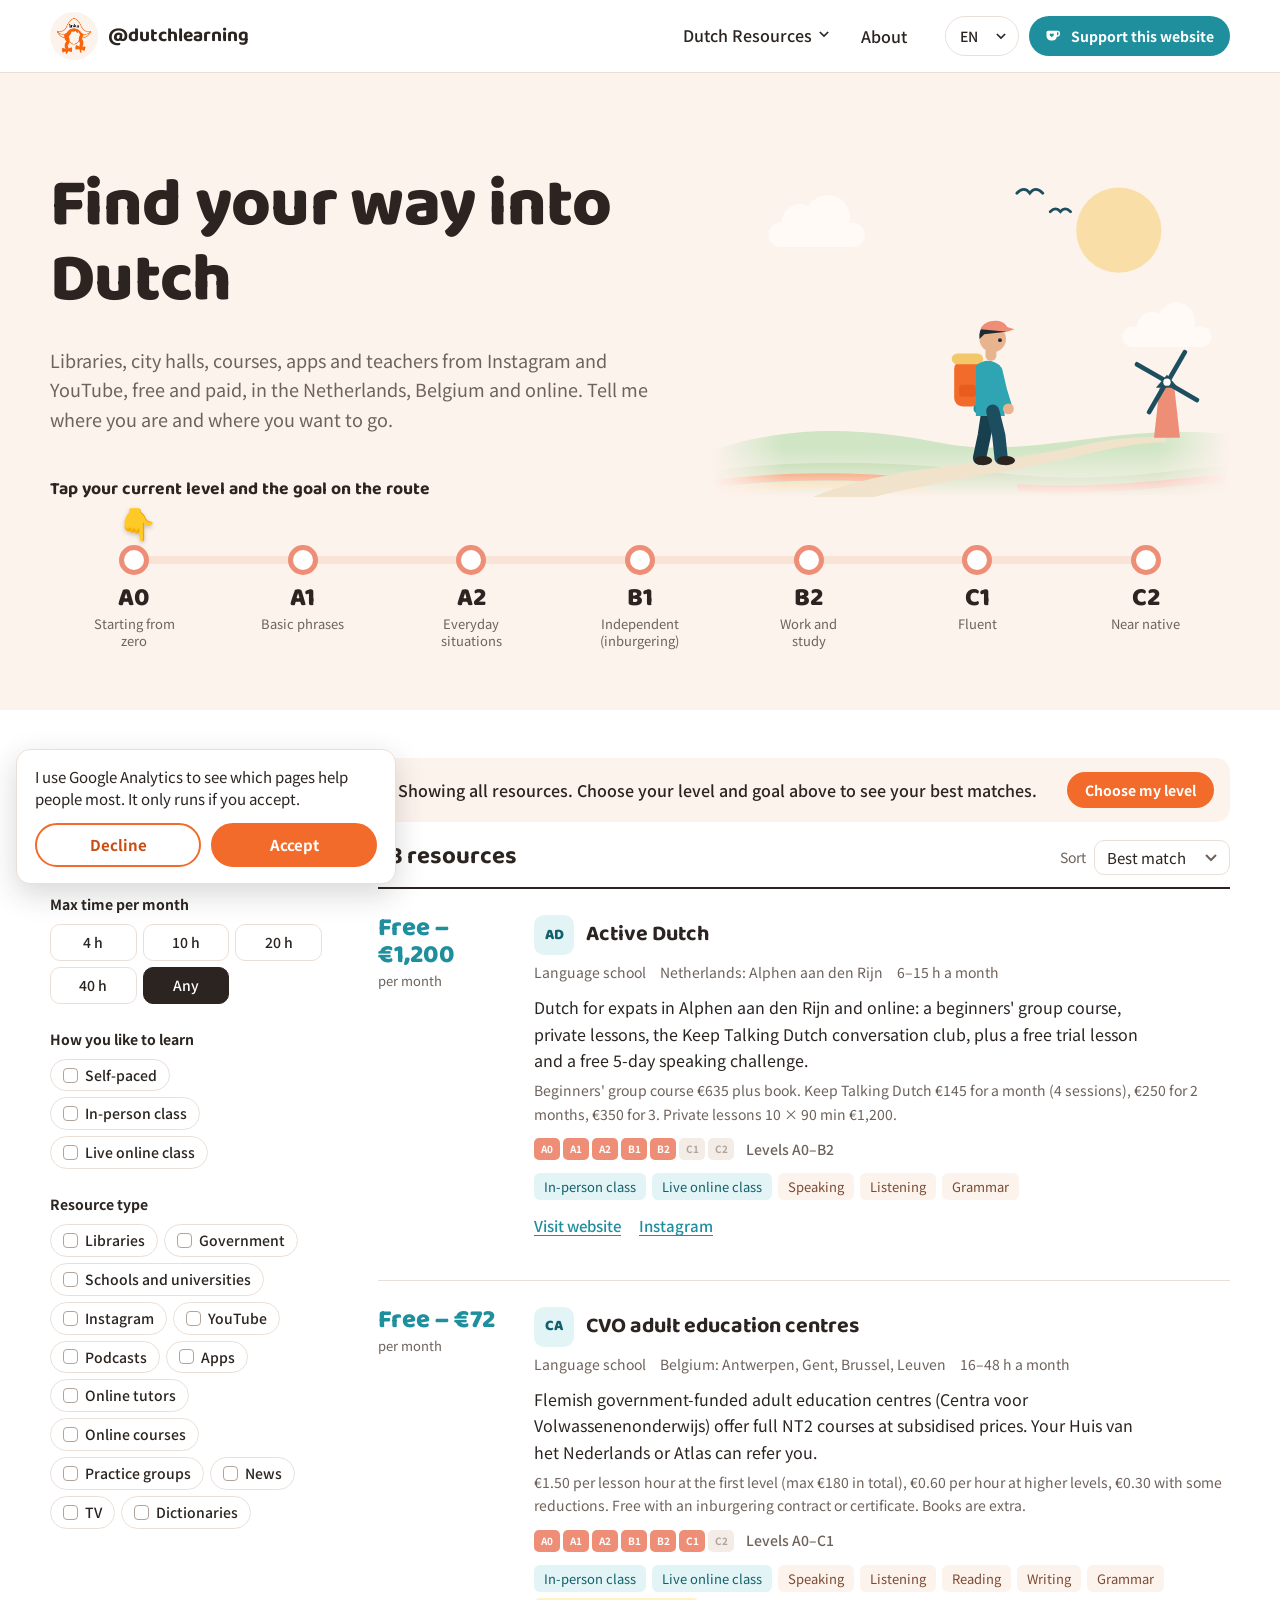
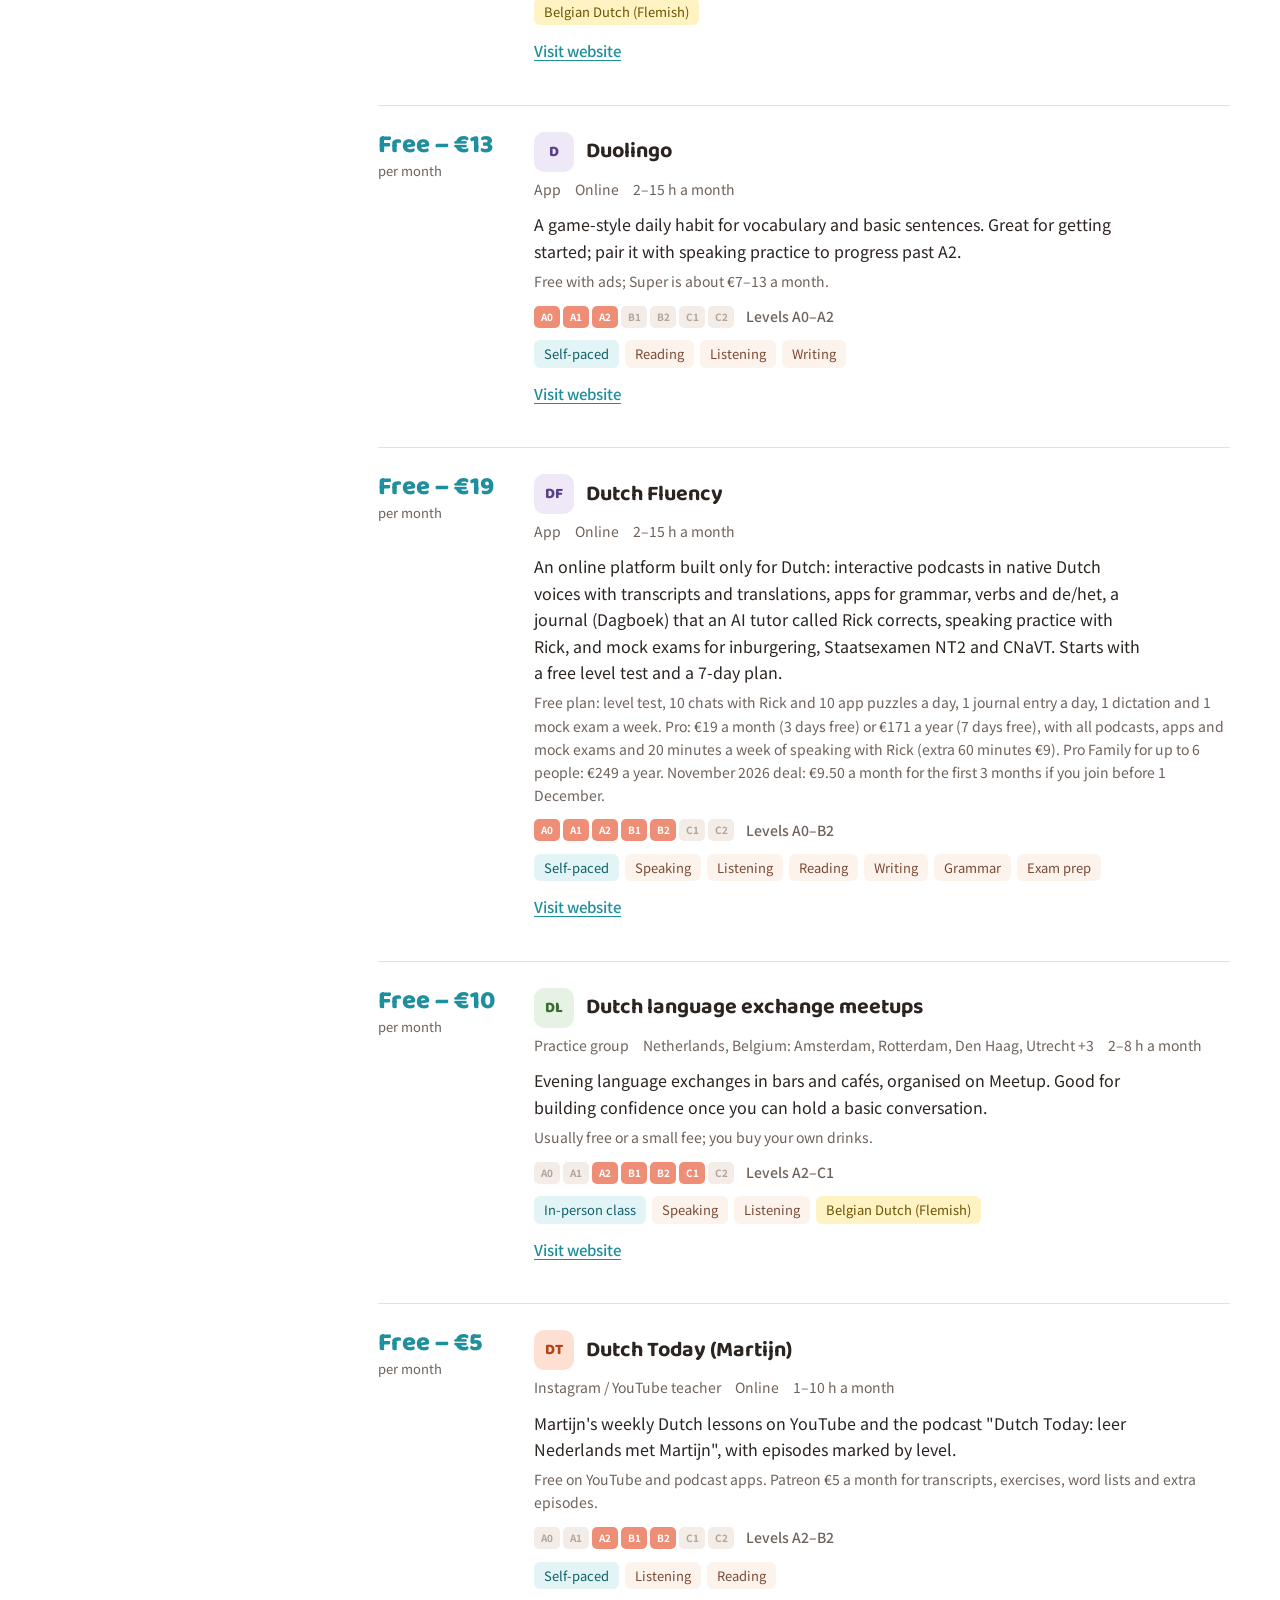
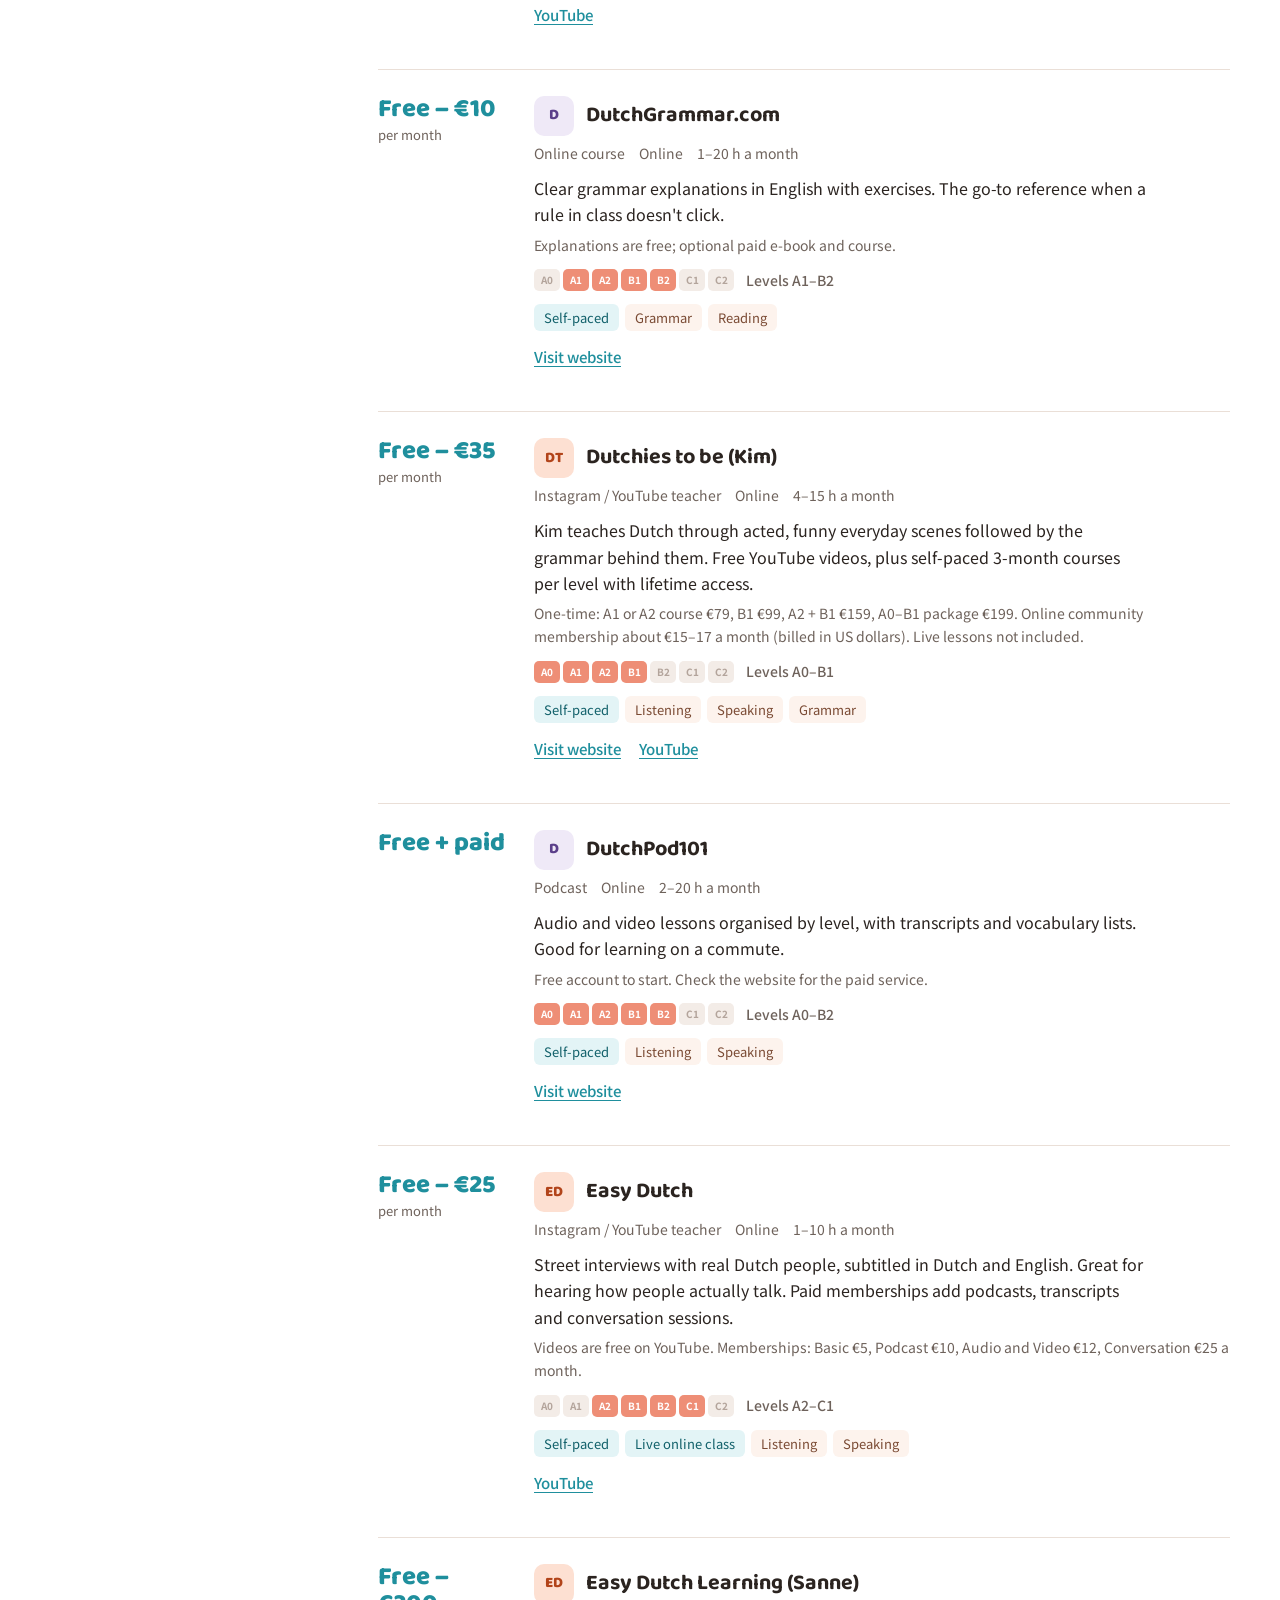
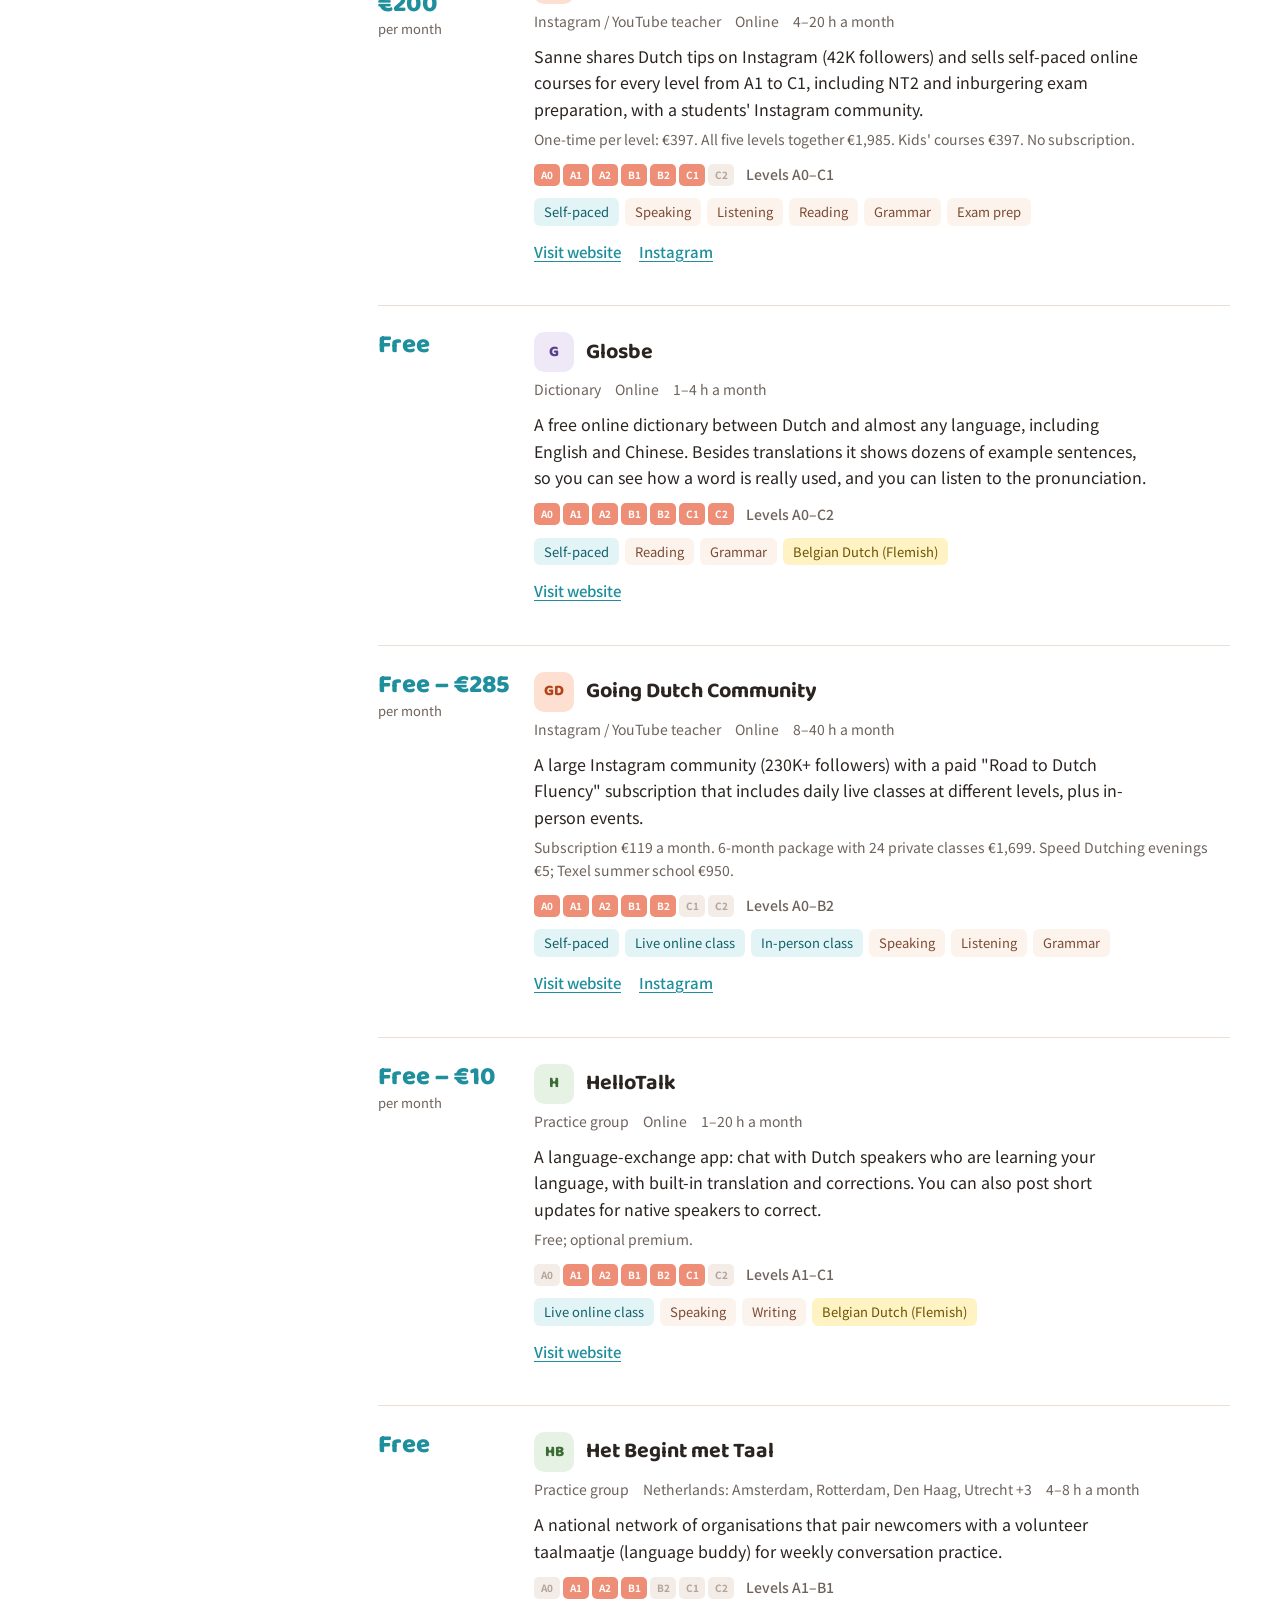
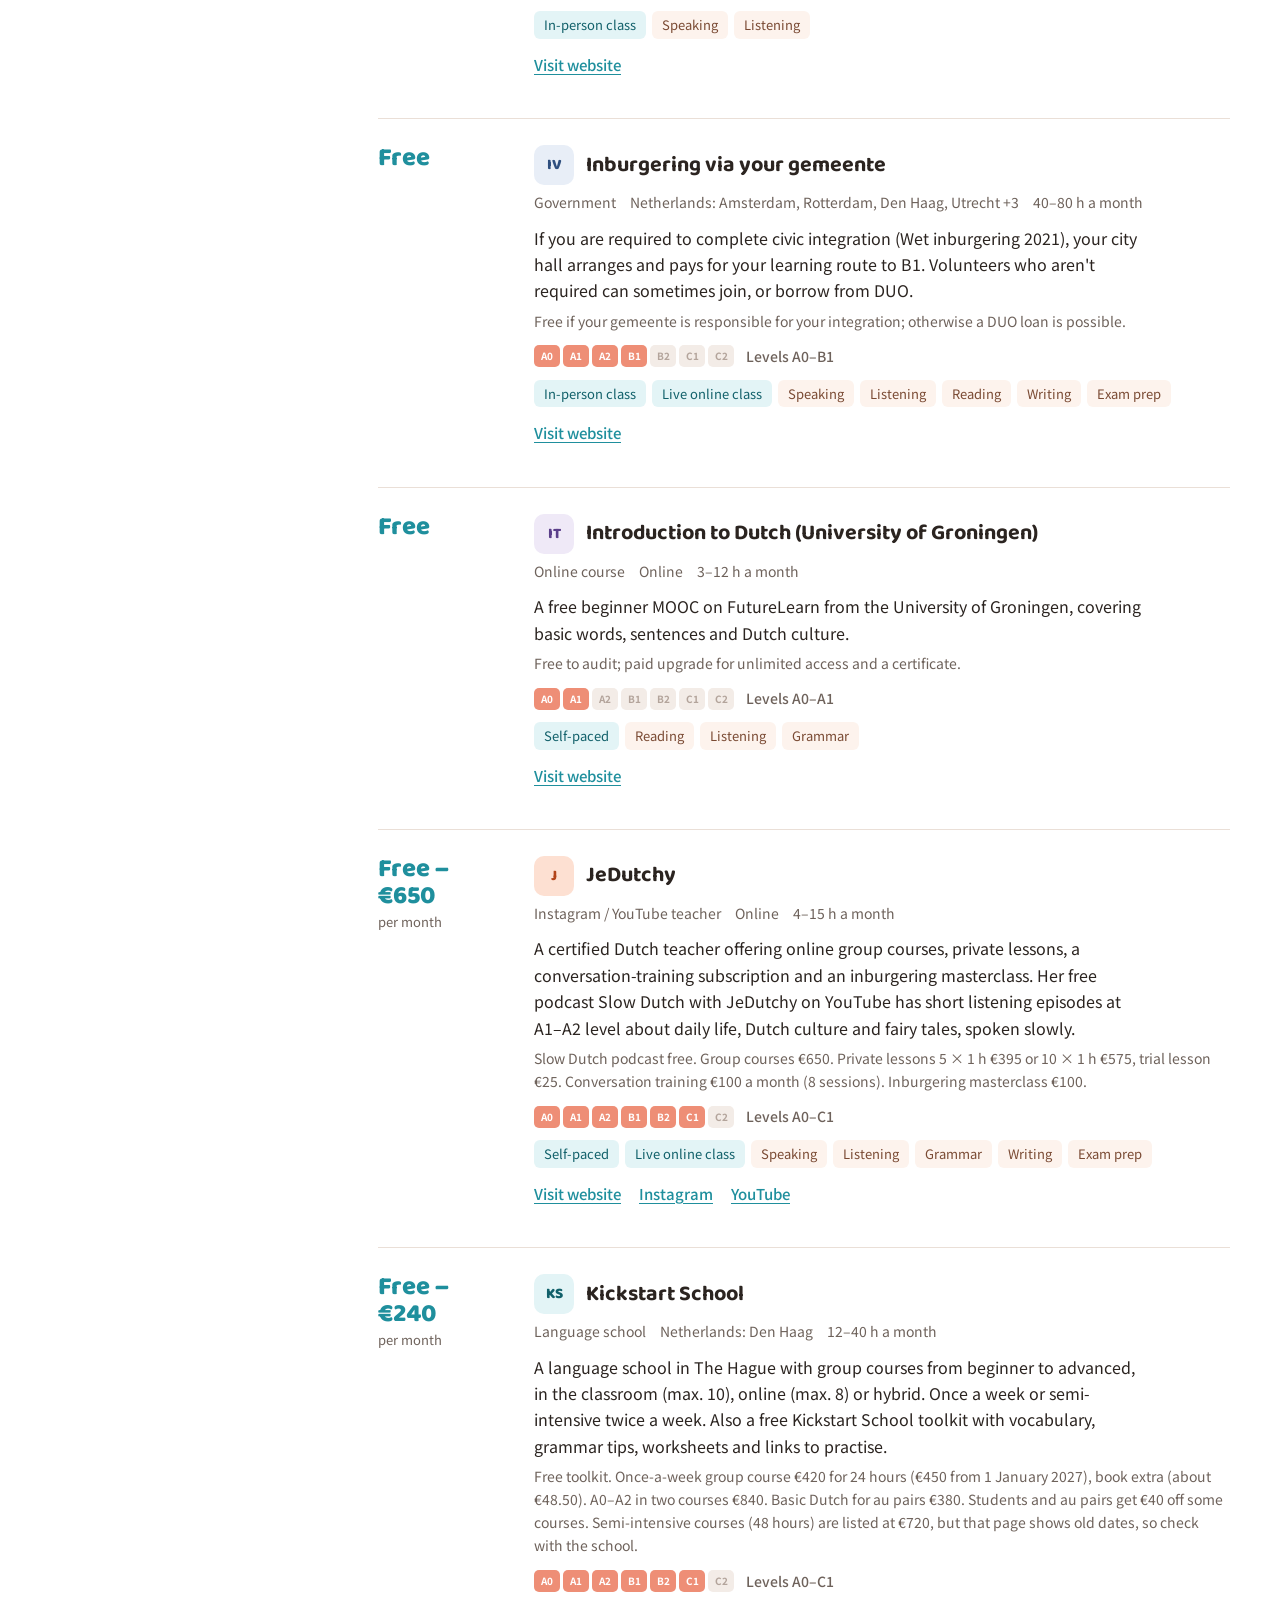
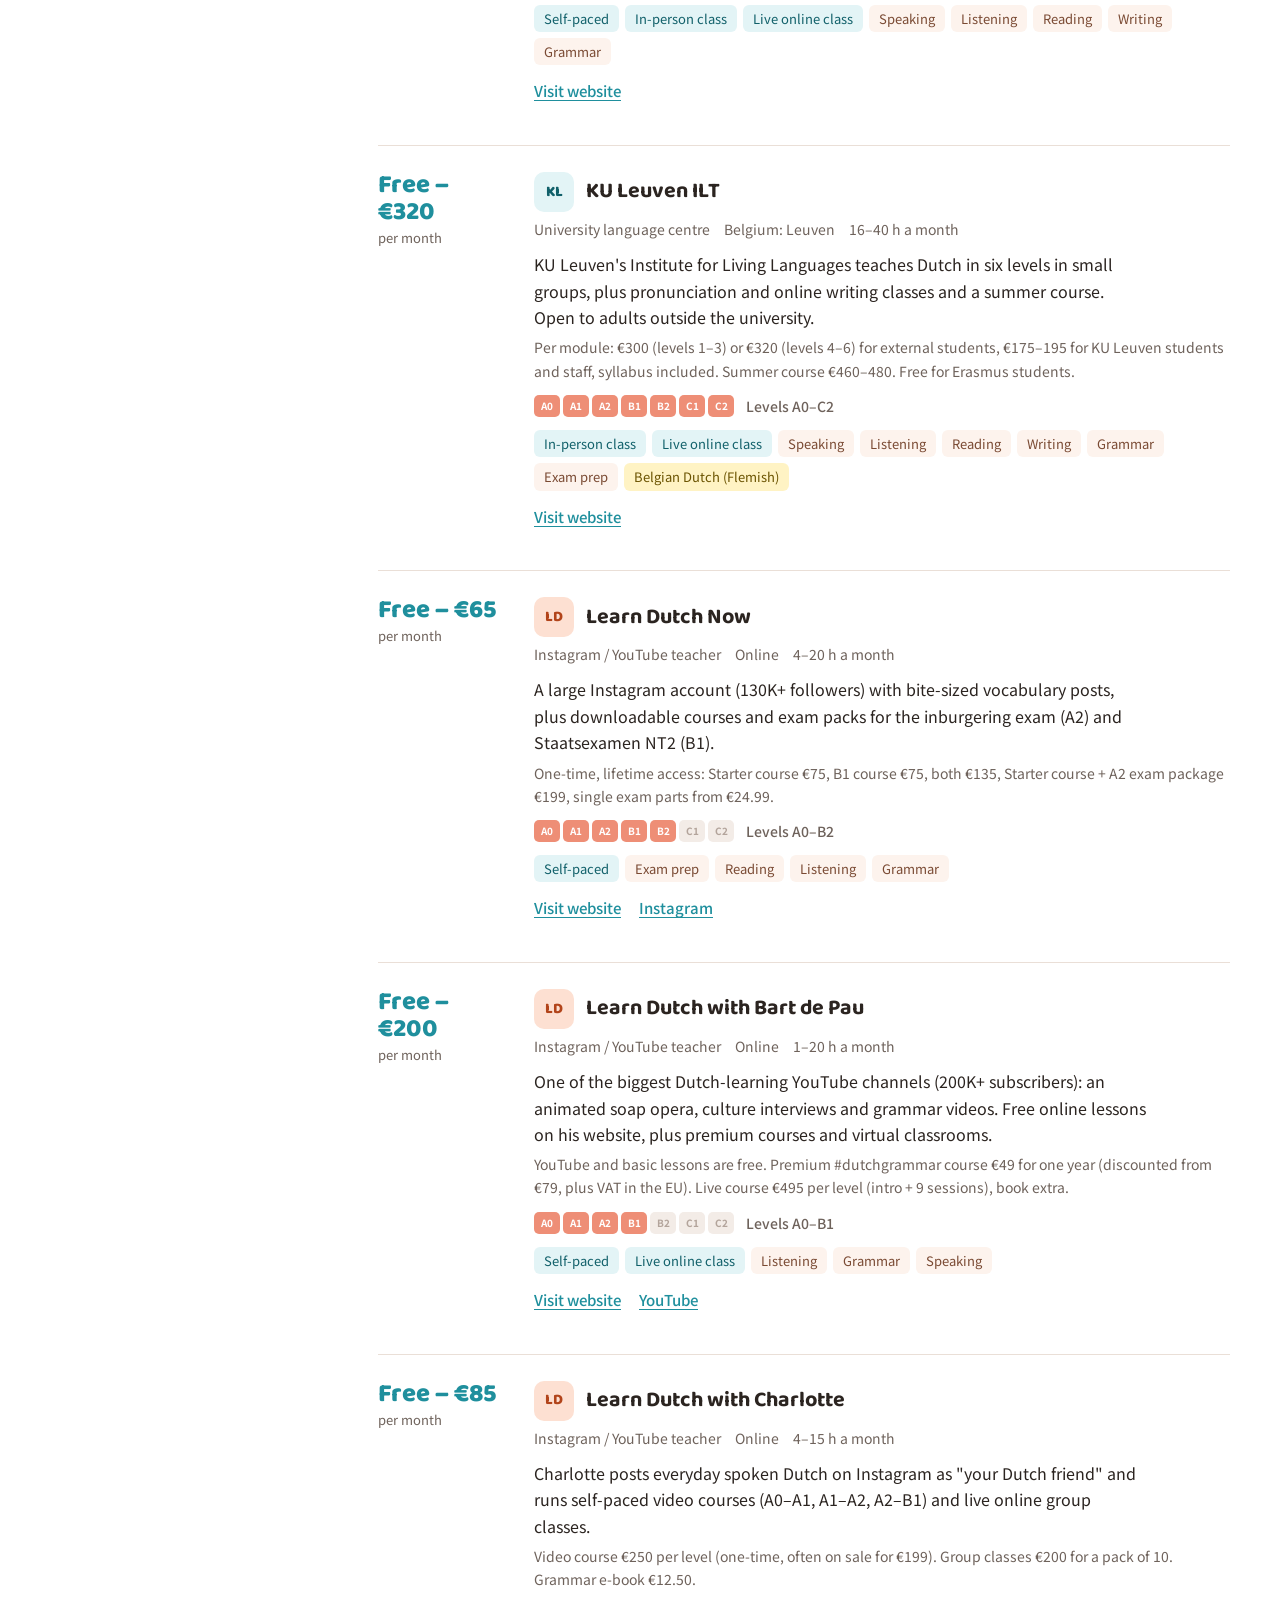
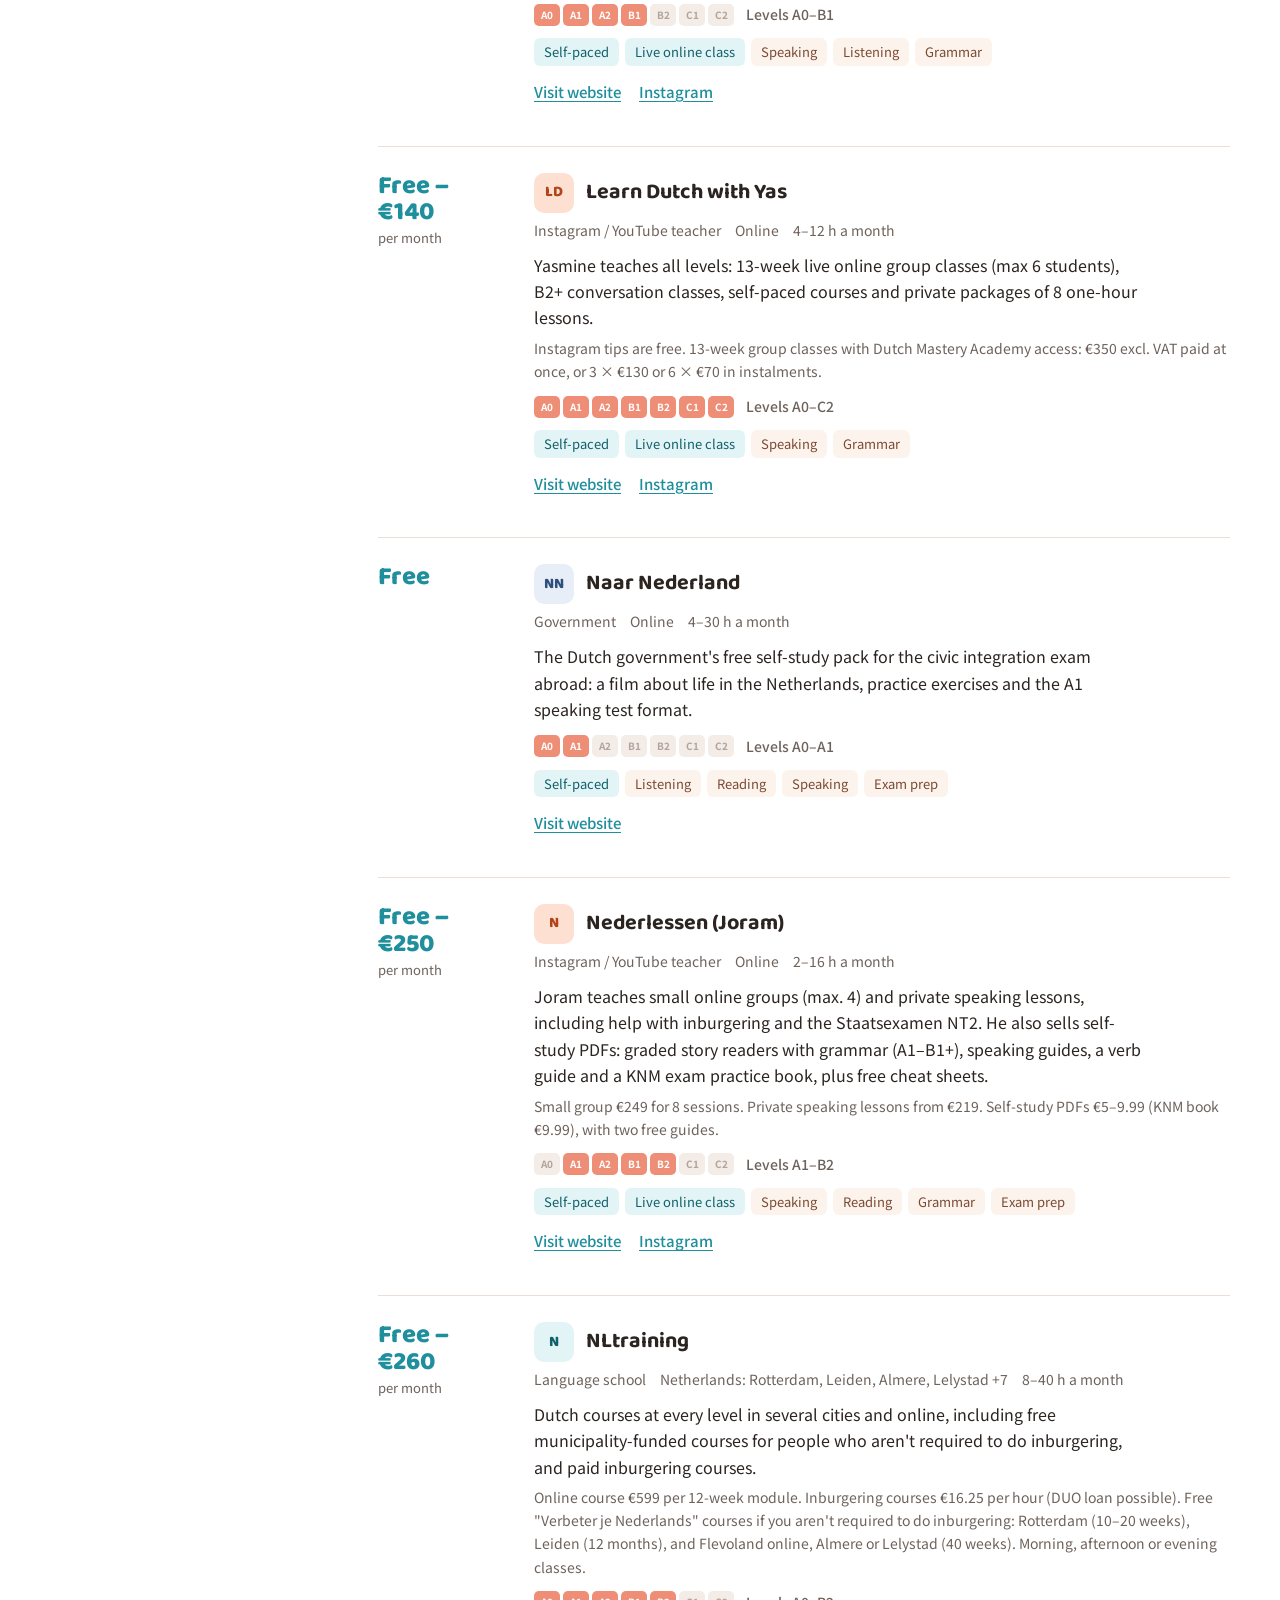
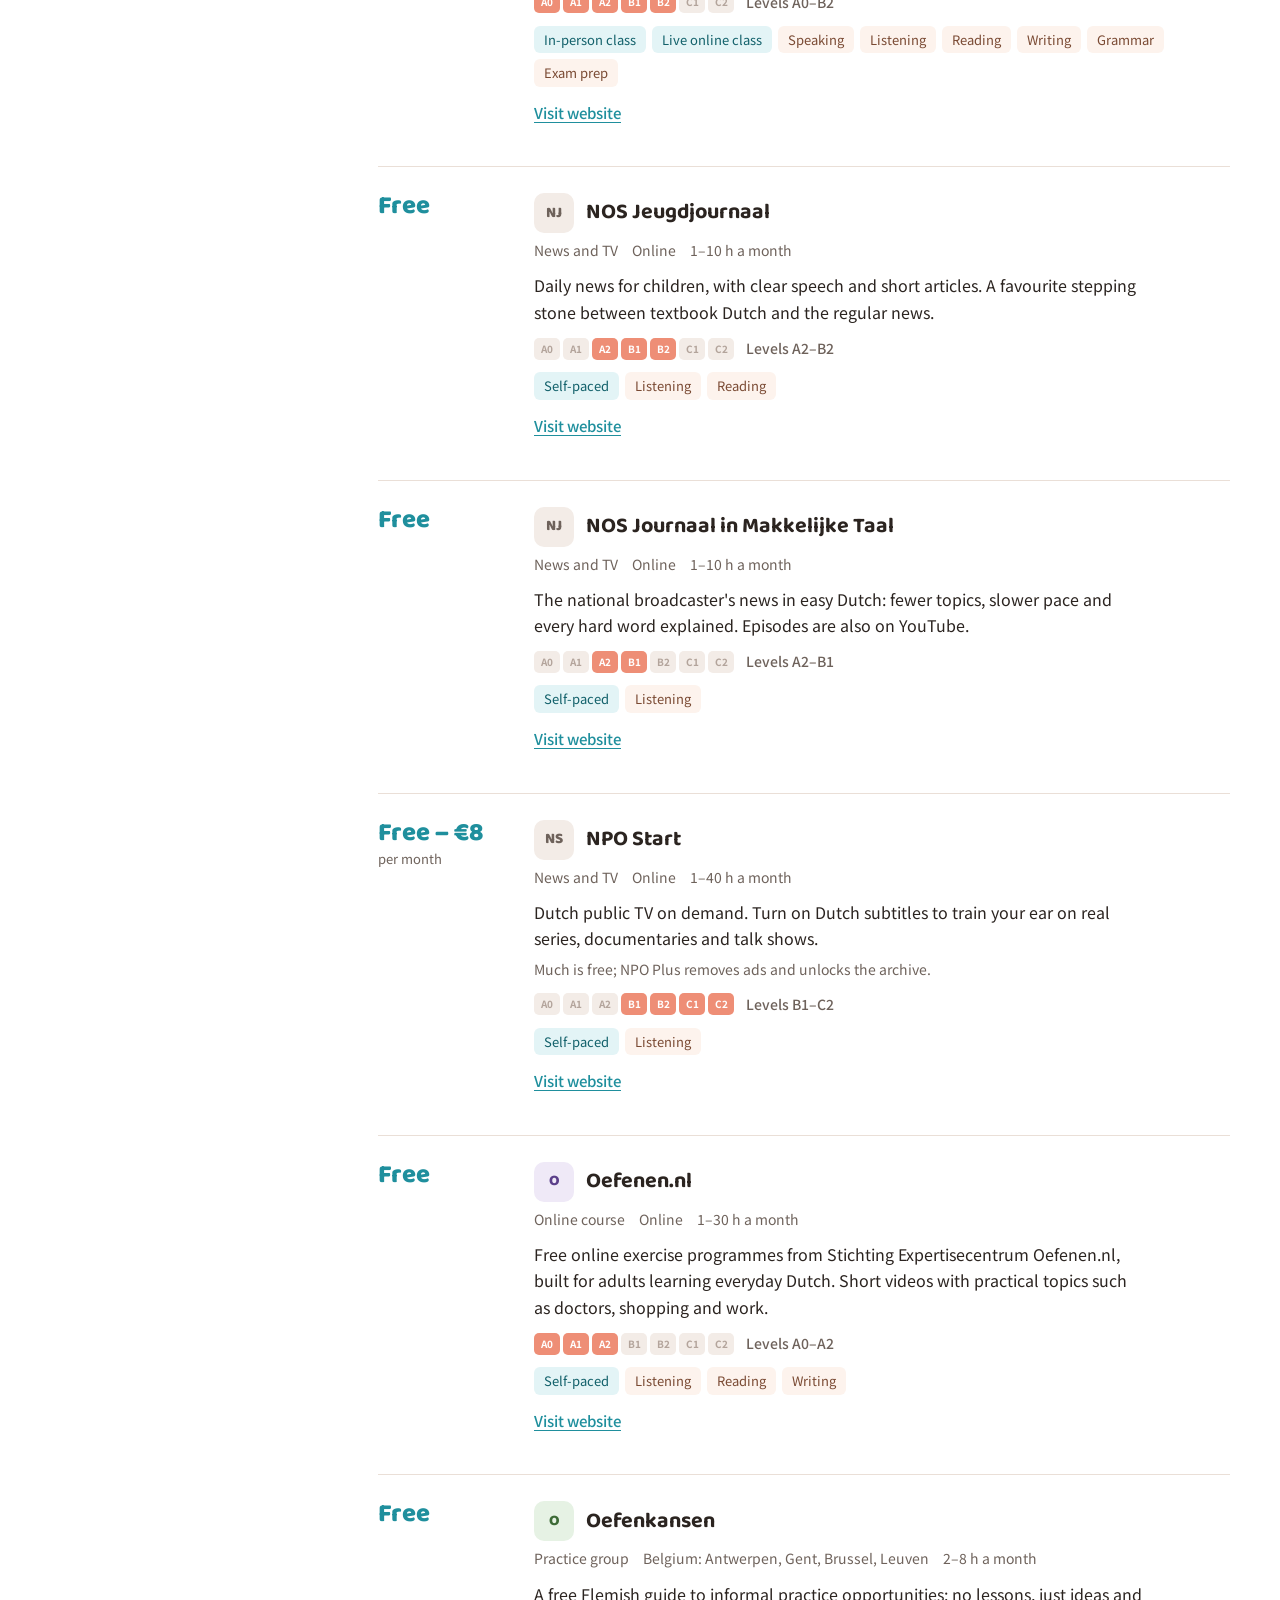
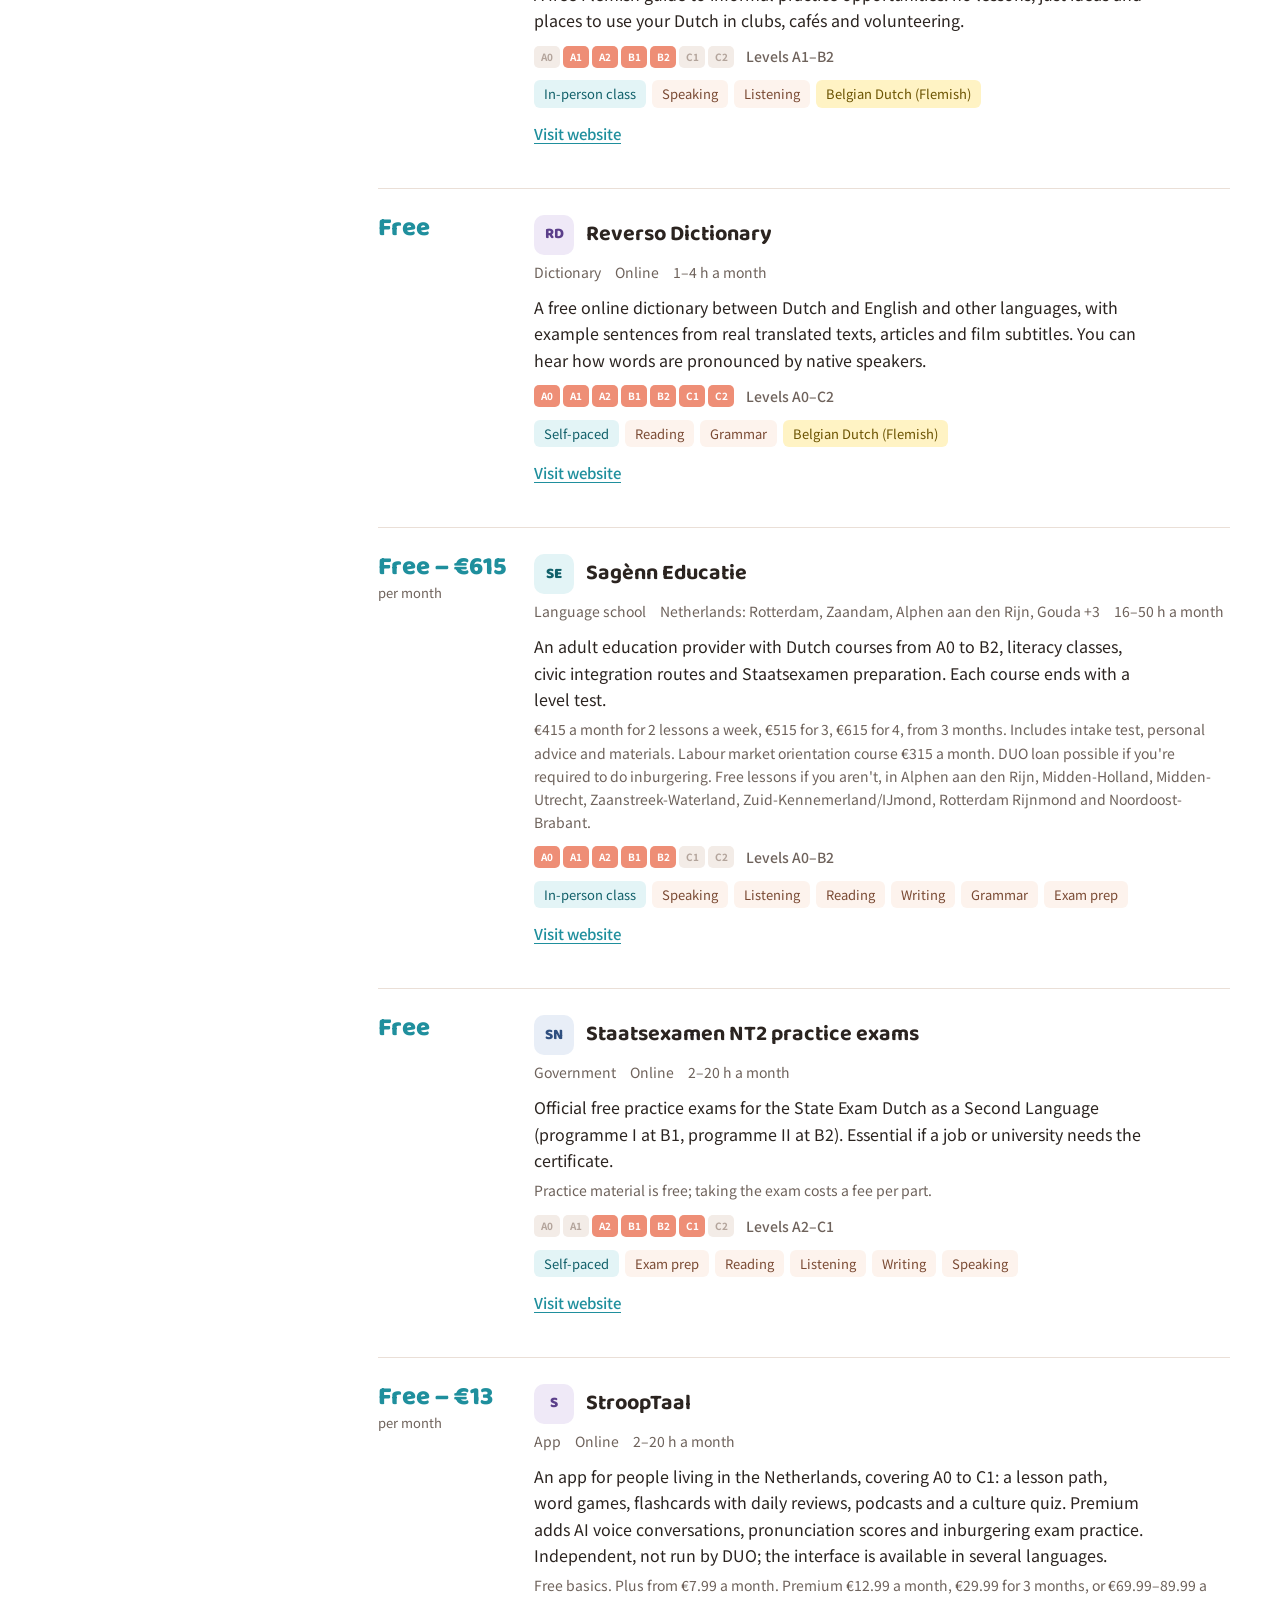
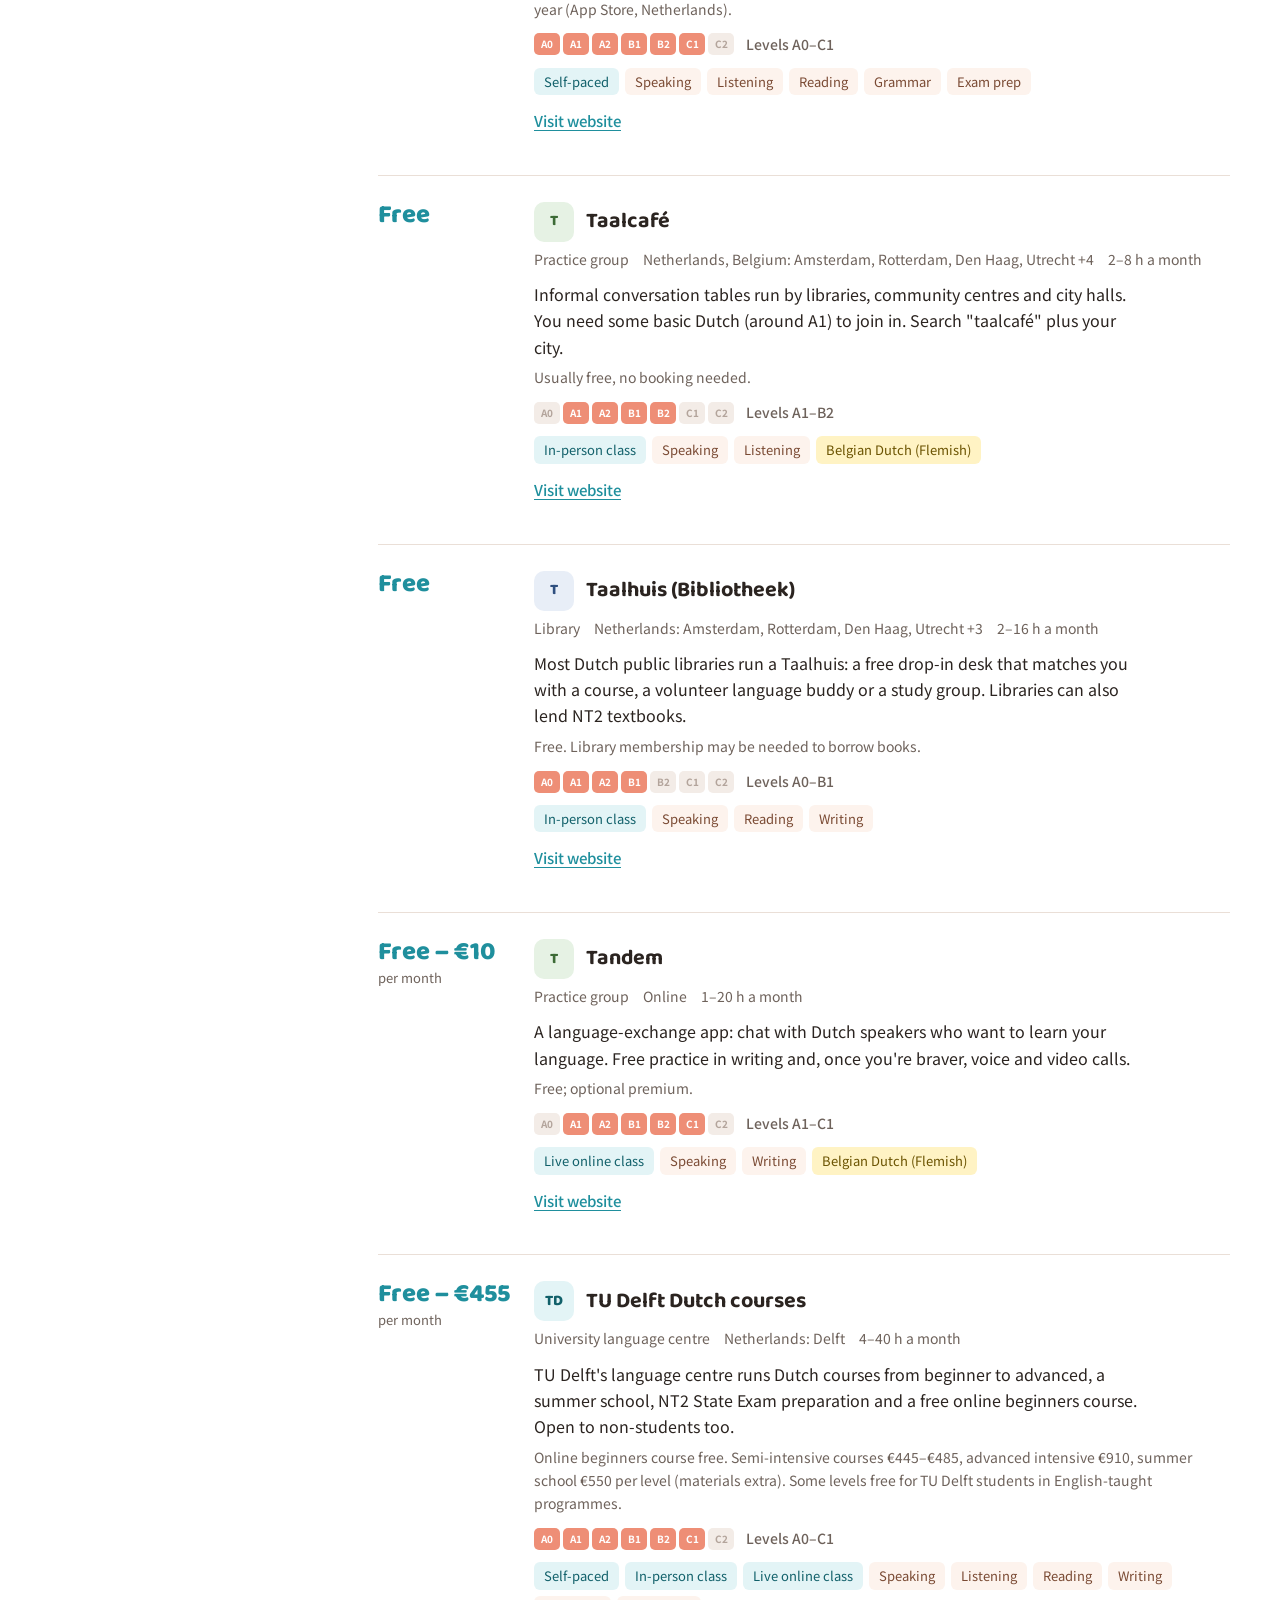
==== index.html @ 7e01202f "JeDutchy: add the Slow Dutch podcast Co-Authored-By: Claude Opus 5.5 <noreply@anthropic.com> Claude-" ====
<!doctype html>
<html lang="en" data-lang="en" data-root="">
<head>
  <script src="assets/consent.js?v=9533affbf2"></script>
  <meta charset="utf-8">
  <meta name="viewport" content="width=device-width, initial-scale=1">
  <!-- Generated by tools/build.js from templates/page.html. Edit the template, not this file. -->
  <title>Dutch learning resources | @dutchlearning</title>
  <meta name="description" content="Free and paid ways to learn Dutch in the Netherlands, Belgium and online, filtered by budget, level, time and the way you like to learn.">
  <link rel="canonical" href="https://www.dutchlearningresources.com/">
  <link rel="alternate" hreflang="en" href="https://www.dutchlearningresources.com/">
  <link rel="alternate" hreflang="zh-Hant" href="https://www.dutchlearningresources.com/zh/">
  <link rel="alternate" hreflang="nl" href="https://www.dutchlearningresources.com/nl/">
  <link rel="alternate" hreflang="x-default" href="https://www.dutchlearningresources.com/">
  <link rel="icon" href="assets/favicon.png">
  <meta property="og:type" content="website">
  <meta property="og:site_name" content="@dutchlearning">
  <meta property="og:title" content="Dutch learning resources | @dutchlearning">
  <meta property="og:description" content="Free and paid ways to learn Dutch in the Netherlands, Belgium and online, filtered by budget, level, time and the way you like to learn.">
  <meta property="og:url" content="https://www.dutchlearningresources.com/">
  <meta property="og:locale" content="en_GB">
  <meta property="og:image" content="https://www.dutchlearningresources.com/assets/og-image.png?v=0f5aff0d03">
  <meta property="og:image:type" content="image/png">
  <meta property="og:image:width" content="1200">
  <meta property="og:image:height" content="630">
  <meta property="og:image:alt" content="A traveller with an orange backpack walking towards a Dutch windmill">
  <meta name="twitter:card" content="summary_large_image">
  <script type="application/ld+json">{"@context":"https://schema.org","@graph":[{"@type":"WebSite","@id":"https://www.dutchlearningresources.com/#website","url":"https://www.dutchlearningresources.com/","name":"Dutch learning resources | @dutchlearning","inLanguage":["en","zh-Hant","nl"],"publisher":{"@id":"https://www.dutchlearningresources.com/#inka"}},{"@type":"Person","@id":"https://www.dutchlearningresources.com/#inka","name":"Inka","url":"https://www.instagram.com/dutchlearning/","sameAs":["https://www.instagram.com/dutchlearning/","https://www.inkadutchlife.com/"]},{"@type":"CollectionPage","@id":"https://www.dutchlearningresources.com/#page","url":"https://www.dutchlearningresources.com/","name":"Dutch learning resources | @dutchlearning","description":"Free and paid ways to learn Dutch in the Netherlands, Belgium and online, filtered by budget, level, time and the way you like to learn.","inLanguage":"en","isPartOf":{"@id":"https://www.dutchlearningresources.com/#website"},"author":{"@id":"https://www.dutchlearningresources.com/#inka"},"dateModified":"2026-11-02","mainEntity":{"@type":"ItemList","numberOfItems":78,"itemListElement":[{"@type":"ListItem","position":1,"name":"Taalhuis (Bibliotheek)","url":"https://www.bibliotheek.nl/","description":"Most Dutch public libraries run a Taalhuis: a free drop-in desk that matches you with a course, a volunteer language buddy or a study group. Libraries can also lend NT2 textbooks."},{"@type":"ListItem","position":2,"name":"Taalcafé","url":"https://rotterdamstyle.com/education/practise-dutch-at-the-taalcafe-in-rotterdam","description":"Informal conversation tables run by libraries, community centres and city halls. You need some basic Dutch (around A1) to join in. Search \"taalcafé\" plus your city."},{"@type":"ListItem","position":3,"name":"Inburgering via your gemeente","url":"https://www.inburgeren.nl/en/","description":"If you are required to complete civic integration (Wet inburgering 2021), your city hall arranges and pays for your learning route to B1. Volunteers who aren't required can sometimes join, or borrow from DUO."},{"@type":"ListItem","position":4,"name":"Naar Nederland","url":"https://www.naarnederland.nl/","description":"The Dutch government's free self-study pack for the civic integration exam abroad: a film about life in the Netherlands, practice exercises and the A1 speaking test format."},{"@type":"ListItem","position":5,"name":"Oefenen.nl","url":"https://oefenen.nl/","description":"Free online exercise programmes from Stichting Expertisecentrum Oefenen.nl, built for adults learning everyday Dutch. Short videos with practical topics such as doctors, shopping and work."},{"@type":"ListItem","position":6,"name":"Het Begint met Taal","url":"https://hetbegintmettaal.nl/","description":"A national network of organisations that pair newcomers with a volunteer taalmaatje (language buddy) for weekly conversation practice."},{"@type":"ListItem","position":7,"name":"NOS Journaal in Makkelijke Taal","url":"https://nos.nl/l/2536458","description":"The national broadcaster's news in easy Dutch: fewer topics, slower pace and every hard word explained. Episodes are also on YouTube."},{"@type":"ListItem","position":8,"name":"NOS Jeugdjournaal","url":"https://jeugdjournaal.nl/","description":"Daily news for children, with clear speech and short articles. A favourite stepping stone between textbook Dutch and the regular news."},{"@type":"ListItem","position":9,"name":"NPO Start","url":"https://npo.nl/start","description":"Dutch public TV on demand. Turn on Dutch subtitles to train your ear on real series, documentaries and talk shows."},{"@type":"ListItem","position":10,"name":"VRT MAX","url":"https://www.vrt.be/vrtmax/","description":"Flemish public TV on demand: series, documentaries, news and kids' shows in Belgian Dutch. Turn on Dutch subtitles with the CC button to train your ear."},{"@type":"ListItem","position":11,"name":"Wablieft","url":"https://wablieft.be/nl/abonnement","description":"A Flemish newspaper written in clear, simple Dutch. Good weekly reading practice if you live in Belgium or want Flemish vocabulary."},{"@type":"ListItem","position":12,"name":"Huis van het Nederlands Brussel","url":"https://www.huisnederlandsbrussel.be/","description":"Free advice and a placement test, then they point you to the right course in Brussels, free or paid, in person or online. They also list practice activities like theatre and conversation groups."},{"@type":"ListItem","position":13,"name":"Atlas Antwerpen","url":"https://www.atlas-antwerpen.be/","description":"Antwerp's integration and Dutch-learning centre. Book an intake to get matched with a course and practice opportunities in the city."},{"@type":"ListItem","position":14,"name":"CVO adult education centres","url":"https://www.vlaanderen.be/onderwijs-en-vorming/school-en-studiekosten/kosten-volwassenenonderwijs","description":"Flemish government-funded adult education centres (Centra voor Volwassenenonderwijs) offer full NT2 courses at subsidised prices. Your Huis van het Nederlands or Atlas can refer you."},{"@type":"ListItem","position":15,"name":"VDAB Nederlands leren","url":"https://www.vdab.be/anderstalig/nederlands","description":"The Flemish employment service offers free Dutch courses for jobseekers, including a track for highly educated newcomers (Hogerop NT2)."},{"@type":"ListItem","position":16,"name":"Oefenkansen","url":"https://www.oefenkansen.be/","description":"A free Flemish guide to informal practice opportunities: no lessons, just ideas and places to use your Dutch in clubs, cafés and volunteering."},{"@type":"ListItem","position":17,"name":"Volksuniversiteit","url":"https://www.volksuniversiteit.nl/","description":"Affordable evening group courses run by local non-profits in most Dutch cities. Prices and schedules differ per city."},{"@type":"ListItem","position":18,"name":"UvA Talen","url":"https://www.uvatalen.nl/nederlands","description":"The University of Amsterdam's language centre, open to everyone. Courses from beginner to B2, e-learning, writing and fluency courses, and Staatsexamen preparation."},{"@type":"ListItem","position":19,"name":"Babel (Utrecht)","url":"https://www.babel.nl/cursus/","description":"A language school in Utrecht with Dutch courses from beginner to C1, in the classroom or a virtual classroom, plus conversation courses, e-learning and Staatsexamen training."},{"@type":"ListItem","position":20,"name":"EUR Language & Training Centre","url":"https://www.eur.nl/onderwijs/taal-trainingscentrum/nederlands/nederlands-a1-beginners","description":"Erasmus University Rotterdam's Dutch courses, open to all. International EUR students pay a heavily reduced fee once per level."},{"@type":"ListItem","position":21,"name":"In'to Languages (Wageningen)","url":"https://www.wur.nl/nl/onderwijs/into-languages","description":"Wageningen University's language centre, including social Dutch courses and intensive summer courses."},{"@type":"ListItem","position":22,"name":"KU Leuven ILT","url":"https://ilt.kuleuven.be/cursus/nt2_prijs_voorwaarden.php","description":"KU Leuven's Institute for Living Languages teaches Dutch in six levels in small groups, plus pronunciation and online writing classes and a summer course. Open to adults outside the university."},{"@type":"ListItem","position":23,"name":"UCT Gent","url":"https://www.uct.ugent.be/en","description":"Ghent University's language centre teaches Dutch from level 1 (A1) to level 6 (C1), as intensive day courses or evening courses, open to residents as well as students."},{"@type":"ListItem","position":24,"name":"Linguapolis (University of Antwerp)","url":"https://www.uantwerpen.be/en/centres/linguapolis/language-courses/languages/dutch/tariffs-and-subsidies2/","description":"The University of Antwerp's language institute, with Dutch courses for students, expats and professionals, plus a one-year academic Dutch programme."},{"@type":"ListItem","position":25,"name":"Regina Coeli","url":"https://www.reginacoeli.com/language-courses/fees.html","description":"A well-known residential language institute in Vught: full-immersion training, mostly one-to-one, often paid for by employers. Also runs small evening groups at High Tech Campus Eindhoven."},{"@type":"ListItem","position":26,"name":"Direct Dutch Institute","url":"https://directdutch.com/courses/","description":"A private language school in The Hague for expats, with in-person and online group courses from A0 to B2, a B1+ writing course and two-week intensives."},{"@type":"ListItem","position":27,"name":"Koentact","url":"https://koentact.nl/","description":"An Amsterdam language school with small group courses (5–12 students), a conversation course and one-week intensives (max 6 students)."},{"@type":"ListItem","position":28,"name":"Introduction to Dutch (University of Groningen)","url":"https://www.futurelearn.com/courses/dutch","description":"A free beginner MOOC on FutureLearn from the University of Groningen, covering basic words, sentences and Dutch culture."},{"@type":"ListItem","position":29,"name":"TU Delft Dutch courses","url":"https://www.tudelft.nl/tbm/itav/onderwijs/nederlands-nt2/nederlandse-cursussen","description":"TU Delft's language centre runs Dutch courses from beginner to advanced, a summer school, NT2 State Exam preparation and a free online beginners course. Open to non-students too."},{"@type":"ListItem","position":30,"name":"Staatsexamen NT2 practice exams","url":"https://www.staatsexamensnt2.nl/","description":"Official free practice exams for the State Exam Dutch as a Second Language (programme I at B1, programme II at B2). Essential if a job or university needs the certificate."},{"@type":"ListItem","position":31,"name":"DutchGrammar.com","url":"https://www.dutchgrammar.com/","description":"Clear grammar explanations in English with exercises. The go-to reference when a rule in class doesn't click."},{"@type":"ListItem","position":32,"name":"Duolingo","url":"https://www.duolingo.com/course/nl/en/Learn-Dutch","description":"A game-style daily habit for vocabulary and basic sentences. Great for getting started; pair it with speaking practice to progress past A2."},{"@type":"ListItem","position":33,"name":"Babbel","url":"https://www.babbel.com/learn-dutch","description":"Short structured lessons with dialogues and grammar tips, taught from English. More grammar than Duolingo."},{"@type":"ListItem","position":34,"name":"DutchPod101","url":"https://www.dutchpod101.com/","description":"Audio and video lessons organised by level, with transcripts and vocabulary lists. Good for learning on a commute."},{"@type":"ListItem","position":35,"name":"italki","url":"https://www.italki.com/en/teachers/dutch","description":"Book one-to-one video lessons with Dutch and Flemish tutors. Filter by price and specialty, such as inburgering or Staatsexamen prep."},{"@type":"ListItem","position":36,"name":"Preply","url":"https://preply.com/en/online/dutch-tutors","description":"Another large tutor marketplace with many Dutch teachers. Trial lessons are discounted, so it's easy to try a few teachers."},{"@type":"ListItem","position":37,"name":"Tandem","url":"https://tandem.net/language-exchange/netherlands","description":"A language-exchange app: chat with Dutch speakers who want to learn your language. Free practice in writing and, once you're braver, voice and video calls."},{"@type":"ListItem","position":38,"name":"HelloTalk","url":"https://www.hellotalk.com/en/learn/dutch","description":"A language-exchange app: chat with Dutch speakers who are learning your language, with built-in translation and corrections. You can also post short updates for native speakers to correct."},{"@type":"ListItem","position":39,"name":"Dutch language exchange meetups","url":"https://www.meetup.com/topics/dutch-language/","description":"Evening language exchanges in bars and cafés, organised on Meetup. Good for building confidence once you can hold a basic conversation."},{"@type":"ListItem","position":40,"name":"Learn Dutch with Bart de Pau","url":"https://www.learndutch.org/","description":"One of the biggest Dutch-learning YouTube channels (200K+ subscribers): an animated soap opera, culture interviews and grammar videos. Free online lessons on his website, plus premium courses and virtual classrooms."},{"@type":"ListItem","position":41,"name":"Dutchies to be (Kim)","url":"https://www.learndutchwithkim.com/course/courses","description":"Kim teaches Dutch through acted, funny everyday scenes followed by the grammar behind them. Free YouTube videos, plus self-paced 3-month courses per level with lifetime access."},{"@type":"ListItem","position":42,"name":"Easy Dutch","url":"https://www.youtube.com/@EasyDutch","description":"Street interviews with real Dutch people, subtitled in Dutch and English. Great for hearing how people actually talk. Paid memberships add podcasts, transcripts and conversation sessions."},{"@type":"ListItem","position":43,"name":"Learn Dutch Now","url":"https://learndutchnow.shop/","description":"A large Instagram account (130K+ followers) with bite-sized vocabulary posts, plus downloadable courses and exam packs for the inburgering exam (A2) and Staatsexamen NT2 (B1)."},{"@type":"ListItem","position":44,"name":"Learn Dutch with Yas","url":"https://learndutchwithyas.com/learn-dutch/dutch-mastery-group-classes","description":"Yasmine teaches all levels: 13-week live online group classes (max 6 students), B2+ conversation classes, self-paced courses and private packages of 8 one-hour lessons."},{"@type":"ListItem","position":45,"name":"Learn Dutch with Charlotte","url":"https://yourdutchfriend.org/","description":"Charlotte posts everyday spoken Dutch on Instagram as \"your Dutch friend\" and runs self-paced video courses (A0–A1, A1–A2, A2–B1) and live online group classes."},{"@type":"ListItem","position":46,"name":"Going Dutch Community","url":"https://www.goingdutchcommunity.com/store","description":"A large Instagram community (230K+ followers) with a paid \"Road to Dutch Fluency\" subscription that includes daily live classes at different levels, plus in-person events."},{"@type":"ListItem","position":47,"name":"ABC Dutch","url":"https://www.abcdutch.com/","description":"A language school in The Hague and Rotterdam with evening and day group courses, intensive weeks, summer courses and civic integration exam preparation. Private lessons in person or on Zoom."},{"@type":"ListItem","position":48,"name":"Sagènn Educatie","url":"https://www.sagenn.nl/educatie","description":"An adult education provider with Dutch courses from A0 to B2, literacy classes, civic integration routes and Staatsexamen preparation. Each course ends with a level test."},{"@type":"ListItem","position":49,"name":"NLtraining","url":"https://www.nltraining.nl/cursussen","description":"Dutch courses at every level in several cities and online, including free municipality-funded courses for people who aren't required to do inburgering, and paid inburgering courses."},{"@type":"ListItem","position":50,"name":"Dutch Approach","url":"https://dutch-approach.nl/netherlands/","description":"Small-group Dutch courses from beginner to B2, online and in classrooms in Amsterdam, Eindhoven, Taipei and Tainan: 10 weekly 2-hour classes per level, plus CNaVT exam preparation. Teaching in English and Mandarin, a good fit for learners from Taiwan."},{"@type":"ListItem","position":51,"name":"Learn with Lucas","url":"https://learnwithlucas.com/nl/","description":"Lucas runs online Dutch courses, a live supported-speaking café in the evenings and private lessons for speaking, grammar or the inburgering exam. Free videos on YouTube."},{"@type":"ListItem","position":52,"name":"Vivo Dutch (Vivian)","url":"https://www.vivodutch.com/","description":"Vivian, a certified teacher since 2015 and former inburgering exam assessor, shares free lessons on Instagram (60K followers) and YouTube and runs 10-week online courses for A1, A2 and B1."},{"@type":"ListItem","position":53,"name":"JeDutchy","url":"https://jedutchy.com/","description":"A certified Dutch teacher offering online group courses, private lessons, a conversation-training subscription and an inburgering masterclass. Her free podcast Slow Dutch with JeDutchy on YouTube has short listening episodes at A1–A2 level about daily life, Dutch culture and fairy tales, spoken slowly."},{"@type":"ListItem","position":54,"name":"Dutch Speaking Academy","url":"https://dutchspeakingacademy.nl/","description":"Speaking-focused video courses (beginners, inburgering A2, grammar, Dutch for parents, Dutch for social life), group conversation programmes and 1:1 coaching."},{"@type":"ListItem","position":55,"name":"Easy Dutch Learning (Sanne)","url":"https://easydutchlearning.nl/","description":"Sanne shares Dutch tips on Instagram (42K followers) and sells self-paced online courses for every level from A1 to C1, including NT2 and inburgering exam preparation, with a students' Instagram community."},{"@type":"ListItem","position":56,"name":"Hart voor Nederlands","url":"https://hartvoornederlands.com/","description":"A Dutch teacher offering private and duo lessons, B2 group courses, an online book club, conversation clubs and a podcast."},{"@type":"ListItem","position":57,"name":"SociaTaal","url":"https://www.sociataal.com/","description":"Interactive online group courses in small groups (4–6 students, two 2-hour live classes a week for 6 weeks), flexible courses and self-study grammar and vocabulary courses."},{"@type":"ListItem","position":58,"name":"Your Dutch Teacher (Emeraude)","url":"https://yourdutchteacher.nl/","description":"Emeraude has taught Dutch since 2009. Small online groups of 3–6 students meet twice a week for 1.5 hours, one level in 4 weeks. Tailor-made private classes too."},{"@type":"ListItem","position":59,"name":"Active Dutch","url":"https://activedutch.nl/","description":"Dutch for expats in Alphen aan den Rijn and online: a beginners' group course, private lessons, the Keep Talking Dutch conversation club, plus a free trial lesson and a free 5-day speaking challenge."},{"@type":"ListItem","position":60,"name":"Dutch Today (Martijn)","url":"https://www.youtube.com/@dutchtoday","description":"Martijn's weekly Dutch lessons on YouTube and the podcast \"Dutch Today: leer Nederlands met Martijn\", with episodes marked by level."},{"@type":"ListItem","position":61,"name":"Master Dutch (Kees)","url":"https://masterdutch.com/group-classes/","description":"Kees teaches with his Three Pillar Method in three formats: group classes (A1 to B+, max. 8 people, 8 weekly 90-minute sessions), 1-on-1 lesson packs and an all-in-one subscription."},{"@type":"ListItem","position":62,"name":"Nederlessen (Joram)","url":"https://www.nederlessen.nl/","description":"Joram teaches small online groups (max. 4) and private speaking lessons, including help with inburgering and the Staatsexamen NT2. He also sells self-study PDFs: graded story readers with grammar (A1–B1+), speaking guides, a verb guide and a KNM exam practice book, plus free cheat sheets."},{"@type":"ListItem","position":63,"name":"Dutch First","url":"https://dutchfirst.nl/","description":"A language school in Utrecht with group courses from beginner to B1, intensive summer courses, conversation courses, inburgering courses and individual lessons in class or on Zoom."},{"@type":"ListItem","position":64,"name":"Better Understanding","url":"https://betterunderstanding.nl/","description":"Online Dutch group courses from A1 to B2 in groups of 3–6 (9 weeks, two 1.5-hour classes a week), private and duo lessons, and in-company training."},{"@type":"ListItem","position":65,"name":"Hallo Nederlands zonder stress","url":"https://tidycal.com/hallonederlandszonderstress","description":"A Dutch teacher offering private lessons for B1–B2 learners and an 8-week intensive small-group course for beginners. Book directly through the online calendar."},{"@type":"ListItem","position":66,"name":"Dive into Dutch","url":"https://www.diveintodutch.nl/","description":"A calm, structured 4-month 1:1 coaching programme: 14 online sessions of 50 minutes (or 12 plus 2 coffee sessions in The Hague, Leiden, Delft or Alphen aan den Rijn), homework, a weekly check-in, group meet-ups with other students, the Taalcompleet book with its online platform, and access to the Dive into Dutch Club. Small-group lessons too."},{"@type":"ListItem","position":67,"name":"Zeg maar Nederlands","url":"https://www.youtube.com/@ZegmaarNederlands","description":"A YouTube channel about how Dutch people really speak in everyday life: recognisable dialogues, practical language tips, clear lessons and Dutch culture. The content is AI-generated: the presenters (Ling, Sam, Marieke, Jenny, Mateo and friends) are not real teachers. For beginners to advanced learners."},{"@type":"ListItem","position":68,"name":"StroopTaal","url":"https://strooptaal.app/","description":"An app for people living in the Netherlands, covering A0 to C1: a lesson path, word games, flashcards with daily reviews, podcasts and a culture quiz. Premium adds AI voice conversations, pronunciation scores and inburgering exam practice. Independent, not run by DUO; the interface is available in several languages."},{"@type":"ListItem","position":69,"name":"Dutch in Utrecht","url":"http://dutchinutrecht.nl/","description":"A Dutch teacher offering classes at every level, in person in Utrecht or live online: beginner and intermediate courses, custom courses built around your needs, and inburgering exam preparation. Learn alone or with friends."},{"@type":"ListItem","position":70,"name":"Lest Best","url":"https://lestbest.nl/cursussen-overzicht/","description":"A language school for highly educated learners in Utrecht, Rotterdam and online, with courses from A0 to C1. Choose intensive (6 weeks), semi-intensive (9 weeks) or the once-a-week \"Nederlands in de praktijk\" courses (13 weeks) for everyday Dutch at work and socially. Also NT2 exam training and private lessons from B1."},{"@type":"ListItem","position":71,"name":"Flowently: Daily Dutch in 30h","url":"https://flowently.com/language-sessions/daily-dutch-in-30-h-explained/","description":"A 30-hour beginner programme with a private tutor, online or in person: you often meet in a café and practise ordering, shopping and small talk on the spot. Covers your first 1,000 words, basic grammar and pronunciation. Sessions 7 days a week, 8:00–22:00."},{"@type":"ListItem","position":72,"name":"Kickstart School","url":"https://www.kickstartschool.nl/dutch-group-courses","description":"A language school in The Hague with group courses from beginner to advanced, in the classroom (max. 10), online (max. 8) or hybrid. Once a week or semi-intensive twice a week. Also a free Kickstart School toolkit with vocabulary, grammar tips, worksheets and links to practise."},{"@type":"ListItem","position":73,"name":"Dutch on Track","url":"https://dutchontrack.nl/","description":"Dutch courses for expats in Eindhoven, Tilburg and online, with a focus on speaking and understanding. Groups of 8–10 meet once a week for 2 hours: evenings in Eindhoven, afternoons online. New courses start every quarter, plus a one-year track from A0 to B1 and a conversation course from A2."},{"@type":"ListItem","position":74,"name":"TaalBoost","url":"https://www.taalboost.nl/","description":"A language school in Amsterdam (Chasséstraat) and online, with 30-hour courses from beginner to C1: evening, morning or Saturday classes online, evening classes in Amsterdam, and an intensive week for A1–A2. Also an online conversation course from B1, and private or duo lessons."},{"@type":"ListItem","position":75,"name":"Glosbe","url":"https://glosbe.com/nl/en","description":"A free online dictionary between Dutch and almost any language, including English and Chinese. Besides translations it shows dozens of example sentences, so you can see how a word is really used, and you can listen to the pronunciation."},{"@type":"ListItem","position":76,"name":"Woordenlijst Nederlandse Taal","url":"https://woordenlijst.org/","description":"The official Dutch spelling list (\"het Groene Boekje\") from the Dutch Language Union, used in the Netherlands and Flanders. It has no translations, but shows the correct spelling, articles (de/het), plurals and verb forms of every word."},{"@type":"ListItem","position":77,"name":"Reverso Dictionary","url":"https://dictionary.reverso.net/","description":"A free online dictionary between Dutch and English and other languages, with example sentences from real translated texts, articles and film subtitles. You can hear how words are pronounced by native speakers."},{"@type":"ListItem","position":78,"name":"Dutch Fluency","url":"https://www.dutchfluency.com/","description":"An online platform built only for Dutch: interactive podcasts in native Dutch voices with transcripts and translations, apps for grammar, verbs and de/het, a journal (Dagboek) that an AI tutor called Rick corrects, speaking practice with Rick, and mock exams for inburgering, Staatsexamen NT2 and CNaVT. Starts with a free level test and a 7-day plan."}]}}]}</script>
  <link rel="preconnect" href="https://fonts.googleapis.com">
  <link rel="preconnect" href="https://fonts.gstatic.com" crossorigin>
  <link href="https://fonts.googleapis.com/css2?family=Baloo+2:wght@600;700;800&family=Noto+Sans+TC:wght@400;500;700&display=swap" rel="stylesheet">
  <link rel="stylesheet" href="assets/style.css?v=147aa54abe">
  <script>
  (function () {
    var langs = ["en", "zh", "nl"], page = "en", root = "";
    var param = new URLSearchParams(location.search).get("lang"), saved = null, want = page;
    try { saved = localStorage.getItem("lang"); } catch (e) {}
    if (langs.indexOf(param) > -1) {
      want = param;
      try { localStorage.setItem("lang", param); } catch (e) {}
    } else if (page === "en") {
      var browser = (navigator.language || "").slice(0, 2).toLowerCase();
      want = langs.indexOf(saved) > -1 ? saved : (langs.indexOf(browser) > -1 ? browser : "en");
    }
    if (want !== page || param) location.replace((want === "en" ? root || "./" : root + want + "/") + location.hash);
  })();
  </script>
</head>
<body>
  <a class="skip" href="#finder" data-i18n="nav.find">Find resources</a>

  <header class="site-header">
    <div class="wrap header-inner">
      <a class="brand" id="brand" href="#top" aria-label="@dutchlearning">
        <img class="js-protect" src="assets/logo.png" alt="" width="48" height="48">
        <span class="brand-name">@dutchlearning</span>
      </a>
      <nav class="nav" id="mainNav" aria-label="Main">
        <div class="nav-group" id="resourcesGroup">
          <button type="button" class="nav-drop" id="resourcesBtn" aria-expanded="false" aria-controls="resourcesMenu"><span data-i18n="nav.resources">Dutch Resources</span><svg aria-hidden="true" viewBox="0 0 12 8" width="10" height="7"><path d="M1 1l5 5 5-5" stroke="currentColor" stroke-width="2" fill="none"/></svg></button>
          <div class="nav-menu" id="resourcesMenu">
            <a href="#finder" data-i18n="nav.find">Find resources</a>
            <a href="#suggest" data-i18n="nav.suggest">Suggest a resource</a>
            <a href="journey/" data-i18n="nav.journey">My Dutch journey</a>
          </div>
        </div>
        <a href="#about" data-i18n="nav.about">About</a>
      </nav>
      <div class="header-actions">
        <select class="lang-toggle" id="langSelect" aria-label="Language / 語言 / Taal">
          <option value="en" selected>EN</option>
          <option value="zh">中文</option>
          <option value="nl">NL</option>
        </select>
        <a class="btn btn-kofi js-kofi" href="https://ko-fi.com/inka31" target="_blank" rel="noopener">
          <svg aria-hidden="true" viewBox="0 0 24 24" width="18" height="18"><path fill="currentColor" d="M4 5h13a3 3 0 0 1 3 3v1a4 4 0 0 1-4 4h-.2A6 6 0 0 1 10 18H8a6 6 0 0 1-6-6V7a2 2 0 0 1 2-2Zm12 2v4a2 2 0 0 0 2-2V8a1 1 0 0 0-1-1h-1Zm-4.6 2.2c-.6-.6-1.6-.6-2.2 0l-.2.2-.2-.2c-.6-.6-1.6-.6-2.2 0s-.6 1.6 0 2.2L9 13.8l2.4-2.4c.6-.6.6-1.6 0-2.2Z"/></svg>
          <span data-i18n="kofi.short">Support this website</span>
        </a>
        <button type="button" class="menu-btn" id="menuBtn" aria-expanded="false" aria-controls="mainNav" aria-label="Open menu"><span></span><span></span><span></span></button>
      </div>
    </div>
  </header>

  <main id="top">
    <section class="hero">
      <div class="wrap">
        <h1 data-i18n="hero.title">Find your way into Dutch</h1>
        <p class="lead" data-i18n="hero.lead">Libraries, city halls, courses, apps and teachers from Instagram and YouTube, free and paid, in the Netherlands, Belgium and online. Tell me where you are and where you want to go.</p>
        <img class="hero-art js-protect" src="assets/hero-traveller.svg?v=2aaaa25963" alt="" width="560" height="380">

        <fieldset class="route" id="route">
          <legend data-i18n="route.legend">Tap your current level and the goal on the route</legend>
          <div class="route-track">
            <ol class="route-line" id="routeLine"></ol>
            <span class="tap-hint" id="tapHint" aria-hidden="true" hidden>👇</span>
          </div>
          <p class="route-hint" id="routeHint"></p>
        </fieldset>
      </div>
    </section>

    <section class="finder" id="finder" aria-labelledby="resultsCount">
      <div class="wrap finder-grid">
        <div class="filters-entry" id="filtersEntry">
          <div>
            <h2 data-i18n="filters.title">Filters</h2>
            <p data-i18n="filters.entryHint">Budget, time, how you learn and resource type</p>
          </div>
          <button type="button" class="btn btn-primary js-open-filters" aria-expanded="false" aria-controls="filters">
            <span data-i18n="filters.show">Show filters</span>
            <span class="badge js-active-count" hidden></span>
          </button>
        </div>

        <button type="button" class="filters-toggle js-open-filters" id="filtersToggle" aria-expanded="false" aria-controls="filters">
          <span data-i18n="filters.show">Show filters</span>
          <span class="badge js-active-count" hidden></span>
        </button>

        <aside class="filters" id="filters">
          <div class="filters-head">
            <h2 data-i18n="filters.title">Filters</h2>
          </div>

          <fieldset class="field">
            <legend data-i18n="filters.budget">Budget per month</legend>
            <div class="seg" id="budget"></div>
          </fieldset>

          <fieldset class="field">
            <legend data-i18n="filters.hours">Max time per month</legend>
            <div class="seg" id="hours"></div>
          </fieldset>

          <fieldset class="field">
            <legend data-i18n="filters.format">How you like to learn</legend>
            <div class="chips" id="formats"></div>
          </fieldset>
          <div class="field" id="placeField" hidden>
            <label for="place" data-i18n="filters.place">Where you live</label>
            <select id="place"></select>
          </div>
          <fieldset class="field">
            <legend data-i18n="filters.categories">Resource type</legend>
            <div class="chips" id="categories"></div>
          </fieldset>

          <fieldset class="field">
            <legend data-i18n="filters.focus">What you want to practise</legend>
            <div class="chips" id="focus"></div>
          </fieldset>

          <fieldset class="field">
            <legend data-i18n="filters.variant">Variant</legend>
            <div class="chips" id="variants"></div>
          </fieldset>

          <div class="filters-foot">
            <button type="button" class="link-btn" id="clearFilters" data-i18n="filters.clear">Clear filters</button>
            <button type="button" class="btn btn-primary" id="filtersClose"></button>
          </div>
        </aside>

        <div class="results">
          <div class="route-banner" id="routeBanner" hidden>
            <p id="routeBannerText"></p>
            <button type="button" class="btn btn-primary" id="routeBannerBtn"></button>
          </div>
          <div class="results-bar">
            <h2 id="resultsCount" aria-live="polite">78 resources</h2>
            <label class="sort">
              <span data-i18n="results.sort">Sort</span>
              <select id="sort">
                <option value="match" data-i18n="sort.match">Best match</option>
                <option value="price" data-i18n="sort.price">Lowest price</option>
              </select>
            </label>
          </div>
          <ul class="result-list" id="resultList"><li class="result"><div class="price"><span class="amount free">Free – €1,200</span><span class="per">per month</span></div><div><div class="result-head"><span class="logo logo-school" aria-hidden="true"><span class="logo-initials">AD</span><img src="https://www.google.com/s2/favicons?domain=activedutch.nl&amp;sz=64" alt="" loading="lazy" width="40" height="40"></span><h3><a href="https://activedutch.nl/" target="_blank" rel="noopener">Active Dutch</a></h3></div><p class="meta"><span>Language school</span><span>Netherlands: Alphen aan den Rijn</span><span>6–15 h a month</span></p><p class="note">Dutch for expats in Alphen aan den Rijn and online: a beginners' group course, private lessons, the Keep Talking Dutch conversation club, plus a free trial lesson and a free 5-day speaking challenge.</p><p class="price-note">Beginners' group course €635 plus book. Keep Talking Dutch €145 for a month (4 sessions), €250 for 2 months, €350 for 3. Private lessons 10 × 90 min €1,200.</p><div class="levelbar"><ol aria-hidden="true"><li class="has">A0</li><li class="has">A1</li><li class="has">A2</li><li class="has">B1</li><li class="has">B2</li><li class="">C1</li><li class="">C2</li></ol><span class="reach partial">Levels A0–B2</span></div><ul class="tags"><li class="fmt">In-person class</li><li class="fmt">Live online class</li><li>Speaking</li><li>Listening</li><li>Grammar</li></ul><p class="links"><a href="https://activedutch.nl/" target="_blank" rel="noopener">Visit website</a><a href="https://www.instagram.com/activedutch/" target="_blank" rel="noopener">Instagram</a></p></div></li><li class="result"><div class="price"><span class="amount free">Free – €72</span><span class="per">per month</span></div><div><div class="result-head"><span class="logo logo-school" aria-hidden="true"><span class="logo-initials">CA</span><img src="https://www.google.com/s2/favicons?domain=vlaanderen.be&amp;sz=64" alt="" loading="lazy" width="40" height="40"></span><h3><a href="https://www.vlaanderen.be/onderwijs-en-vorming/school-en-studiekosten/kosten-volwassenenonderwijs" target="_blank" rel="noopener">CVO adult education centres</a></h3></div><p class="meta"><span>Language school</span><span>Belgium: Antwerpen, Gent, Brussel, Leuven</span><span>16–48 h a month</span></p><p class="note">Flemish government-funded adult education centres (Centra voor Volwassenenonderwijs) offer full NT2 courses at subsidised prices. Your Huis van het Nederlands or Atlas can refer you.</p><p class="price-note">€1.50 per lesson hour at the first level (max €180 in total), €0.60 per hour at higher levels, €0.30 with some reductions. Free with an inburgering contract or certificate. Books are extra.</p><div class="levelbar"><ol aria-hidden="true"><li class="has">A0</li><li class="has">A1</li><li class="has">A2</li><li class="has">B1</li><li class="has">B2</li><li class="has">C1</li><li class="">C2</li></ol><span class="reach partial">Levels A0–C1</span></div><ul class="tags"><li class="fmt">In-person class</li><li class="fmt">Live online class</li><li>Speaking</li><li>Listening</li><li>Reading</li><li>Writing</li><li>Grammar</li><li class="variant">Belgian Dutch (Flemish)</li></ul><p class="links"><a href="https://www.vlaanderen.be/onderwijs-en-vorming/school-en-studiekosten/kosten-volwassenenonderwijs" target="_blank" rel="noopener">Visit website</a></p></div></li><li class="result"><div class="price"><span class="amount free">Free – €13</span><span class="per">per month</span></div><div><div class="result-head"><span class="logo logo-app" aria-hidden="true"><span class="logo-initials">D</span><img src="https://www.google.com/s2/favicons?domain=duolingo.com&amp;sz=64" alt="" loading="lazy" width="40" height="40"></span><h3><a href="https://www.duolingo.com/course/nl/en/Learn-Dutch" target="_blank" rel="noopener">Duolingo</a></h3></div><p class="meta"><span>App</span><span>Online</span><span>2–15 h a month</span></p><p class="note">A game-style daily habit for vocabulary and basic sentences. Great for getting started; pair it with speaking practice to progress past A2.</p><p class="price-note">Free with ads; Super is about €7–13 a month.</p><div class="levelbar"><ol aria-hidden="true"><li class="has">A0</li><li class="has">A1</li><li class="has">A2</li><li class="">B1</li><li class="">B2</li><li class="">C1</li><li class="">C2</li></ol><span class="reach partial">Levels A0–A2</span></div><ul class="tags"><li class="fmt">Self-paced</li><li>Reading</li><li>Listening</li><li>Writing</li></ul><p class="links"><a href="https://www.duolingo.com/course/nl/en/Learn-Dutch" target="_blank" rel="noopener">Visit website</a></p></div></li><li class="result"><div class="price"><span class="amount free">Free – €19</span><span class="per">per month</span></div><div><div class="result-head"><span class="logo logo-app" aria-hidden="true"><span class="logo-initials">DF</span><img src="https://www.google.com/s2/favicons?domain=dutchfluency.com&amp;sz=64" alt="" loading="lazy" width="40" height="40"></span><h3><a href="https://www.dutchfluency.com/" target="_blank" rel="noopener">Dutch Fluency</a></h3></div><p class="meta"><span>App</span><span>Online</span><span>2–15 h a month</span></p><p class="note">An online platform built only for Dutch: interactive podcasts in native Dutch voices with transcripts and translations, apps for grammar, verbs and de/het, a journal (Dagboek) that an AI tutor called Rick corrects, speaking practice with Rick, and mock exams for inburgering, Staatsexamen NT2 and CNaVT. Starts with a free level test and a 7-day plan.</p><p class="price-note">Free plan: level test, 10 chats with Rick and 10 app puzzles a day, 1 journal entry a day, 1 dictation and 1 mock exam a week. Pro: €19 a month (3 days free) or €171 a year (7 days free), with all podcasts, apps and mock exams and 20 minutes a week of speaking with Rick (extra 60 minutes €9). Pro Family for up to 6 people: €249 a year. November 2026 deal: €9.50 a month for the first 3 months if you join before 1 December.</p><div class="levelbar"><ol aria-hidden="true"><li class="has">A0</li><li class="has">A1</li><li class="has">A2</li><li class="has">B1</li><li class="has">B2</li><li class="">C1</li><li class="">C2</li></ol><span class="reach partial">Levels A0–B2</span></div><ul class="tags"><li class="fmt">Self-paced</li><li>Speaking</li><li>Listening</li><li>Reading</li><li>Writing</li><li>Grammar</li><li>Exam prep</li></ul><p class="links"><a href="https://www.dutchfluency.com/" target="_blank" rel="noopener">Visit website</a></p></div></li><li class="result"><div class="price"><span class="amount free">Free – €10</span><span class="per">per month</span></div><div><div class="result-head"><span class="logo logo-community" aria-hidden="true"><span class="logo-initials">DL</span><img src="https://www.google.com/s2/favicons?domain=meetup.com&amp;sz=64" alt="" loading="lazy" width="40" height="40"></span><h3><a href="https://www.meetup.com/topics/dutch-language/" target="_blank" rel="noopener">Dutch language exchange meetups</a></h3></div><p class="meta"><span>Practice group</span><span>Netherlands, Belgium: Amsterdam, Rotterdam, Den Haag, Utrecht +3</span><span>2–8 h a month</span></p><p class="note">Evening language exchanges in bars and cafés, organised on Meetup. Good for building confidence once you can hold a basic conversation.</p><p class="price-note">Usually free or a small fee; you buy your own drinks.</p><div class="levelbar"><ol aria-hidden="true"><li class="">A0</li><li class="">A1</li><li class="has">A2</li><li class="has">B1</li><li class="has">B2</li><li class="has">C1</li><li class="">C2</li></ol><span class="reach partial">Levels A2–C1</span></div><ul class="tags"><li class="fmt">In-person class</li><li>Speaking</li><li>Listening</li><li class="variant">Belgian Dutch (Flemish)</li></ul><p class="links"><a href="https://www.meetup.com/topics/dutch-language/" target="_blank" rel="noopener">Visit website</a></p></div></li><li class="result"><div class="price"><span class="amount free">Free – €5</span><span class="per">per month</span></div><div><div class="result-head"><span class="logo logo-creator" aria-hidden="true"><span class="logo-initials">DT</span></span><h3><a href="https://www.youtube.com/@dutchtoday" target="_blank" rel="noopener">Dutch Today (Martijn)</a></h3></div><p class="meta"><span>Instagram / YouTube teacher</span><span>Online</span><span>1–10 h a month</span></p><p class="note">Martijn's weekly Dutch lessons on YouTube and the podcast "Dutch Today: leer Nederlands met Martijn", with episodes marked by level.</p><p class="price-note">Free on YouTube and podcast apps. Patreon €5 a month for transcripts, exercises, word lists and extra episodes.</p><div class="levelbar"><ol aria-hidden="true"><li class="">A0</li><li class="">A1</li><li class="has">A2</li><li class="has">B1</li><li class="has">B2</li><li class="">C1</li><li class="">C2</li></ol><span class="reach partial">Levels A2–B2</span></div><ul class="tags"><li class="fmt">Self-paced</li><li>Listening</li><li>Reading</li></ul><p class="links"><a href="https://www.youtube.com/@dutchtoday" target="_blank" rel="noopener">YouTube</a></p></div></li><li class="result"><div class="price"><span class="amount free">Free – €10</span><span class="per">per month</span></div><div><div class="result-head"><span class="logo logo-course" aria-hidden="true"><span class="logo-initials">D</span><img src="https://www.google.com/s2/favicons?domain=dutchgrammar.com&amp;sz=64" alt="" loading="lazy" width="40" height="40"></span><h3><a href="https://www.dutchgrammar.com/" target="_blank" rel="noopener">DutchGrammar.com</a></h3></div><p class="meta"><span>Online course</span><span>Online</span><span>1–20 h a month</span></p><p class="note">Clear grammar explanations in English with exercises. The go-to reference when a rule in class doesn't click.</p><p class="price-note">Explanations are free; optional paid e-book and course.</p><div class="levelbar"><ol aria-hidden="true"><li class="">A0</li><li class="has">A1</li><li class="has">A2</li><li class="has">B1</li><li class="has">B2</li><li class="">C1</li><li class="">C2</li></ol><span class="reach partial">Levels A1–B2</span></div><ul class="tags"><li class="fmt">Self-paced</li><li>Grammar</li><li>Reading</li></ul><p class="links"><a href="https://www.dutchgrammar.com/" target="_blank" rel="noopener">Visit website</a></p></div></li><li class="result"><div class="price"><span class="amount free">Free – €35</span><span class="per">per month</span></div><div><div class="result-head"><span class="logo logo-creator" aria-hidden="true"><span class="logo-initials">DT</span><img src="https://www.google.com/s2/favicons?domain=learndutchwithkim.com&amp;sz=64" alt="" loading="lazy" width="40" height="40"></span><h3><a href="https://www.learndutchwithkim.com/course/courses" target="_blank" rel="noopener">Dutchies to be (Kim)</a></h3></div><p class="meta"><span>Instagram / YouTube teacher</span><span>Online</span><span>4–15 h a month</span></p><p class="note">Kim teaches Dutch through acted, funny everyday scenes followed by the grammar behind them. Free YouTube videos, plus self-paced 3-month courses per level with lifetime access.</p><p class="price-note">One-time: A1 or A2 course €79, B1 €99, A2 + B1 €159, A0–B1 package €199. Online community membership about €15–17 a month (billed in US dollars). Live lessons not included.</p><div class="levelbar"><ol aria-hidden="true"><li class="has">A0</li><li class="has">A1</li><li class="has">A2</li><li class="has">B1</li><li class="">B2</li><li class="">C1</li><li class="">C2</li></ol><span class="reach partial">Levels A0–B1</span></div><ul class="tags"><li class="fmt">Self-paced</li><li>Listening</li><li>Speaking</li><li>Grammar</li></ul><p class="links"><a href="https://www.learndutchwithkim.com/course/courses" target="_blank" rel="noopener">Visit website</a><a href="https://www.youtube.com/@learndutchwithkim" target="_blank" rel="noopener">YouTube</a></p></div></li><li class="result"><div class="price"><span class="amount free">Free + paid</span></div><div><div class="result-head"><span class="logo logo-podcast" aria-hidden="true"><span class="logo-initials">D</span><img src="https://www.google.com/s2/favicons?domain=dutchpod101.com&amp;sz=64" alt="" loading="lazy" width="40" height="40"></span><h3><a href="https://www.dutchpod101.com/" target="_blank" rel="noopener">DutchPod101</a></h3></div><p class="meta"><span>Podcast</span><span>Online</span><span>2–20 h a month</span></p><p class="note">Audio and video lessons organised by level, with transcripts and vocabulary lists. Good for learning on a commute.</p><p class="price-note">Free account to start. Check the website for the paid service.</p><div class="levelbar"><ol aria-hidden="true"><li class="has">A0</li><li class="has">A1</li><li class="has">A2</li><li class="has">B1</li><li class="has">B2</li><li class="">C1</li><li class="">C2</li></ol><span class="reach partial">Levels A0–B2</span></div><ul class="tags"><li class="fmt">Self-paced</li><li>Listening</li><li>Speaking</li></ul><p class="links"><a href="https://www.dutchpod101.com/" target="_blank" rel="noopener">Visit website</a></p></div></li><li class="result"><div class="price"><span class="amount free">Free – €25</span><span class="per">per month</span></div><div><div class="result-head"><span class="logo logo-creator" aria-hidden="true"><span class="logo-initials">ED</span></span><h3><a href="https://www.youtube.com/@EasyDutch" target="_blank" rel="noopener">Easy Dutch</a></h3></div><p class="meta"><span>Instagram / YouTube teacher</span><span>Online</span><span>1–10 h a month</span></p><p class="note">Street interviews with real Dutch people, subtitled in Dutch and English. Great for hearing how people actually talk. Paid memberships add podcasts, transcripts and conversation sessions.</p><p class="price-note">Videos are free on YouTube. Memberships: Basic €5, Podcast €10, Audio and Video €12, Conversation €25 a month.</p><div class="levelbar"><ol aria-hidden="true"><li class="">A0</li><li class="">A1</li><li class="has">A2</li><li class="has">B1</li><li class="has">B2</li><li class="has">C1</li><li class="">C2</li></ol><span class="reach partial">Levels A2–C1</span></div><ul class="tags"><li class="fmt">Self-paced</li><li class="fmt">Live online class</li><li>Listening</li><li>Speaking</li></ul><p class="links"><a href="https://www.youtube.com/@EasyDutch" target="_blank" rel="noopener">YouTube</a></p></div></li><li class="result"><div class="price"><span class="amount free">Free – €200</span><span class="per">per month</span></div><div><div class="result-head"><span class="logo logo-creator" aria-hidden="true"><span class="logo-initials">ED</span><img src="https://www.google.com/s2/favicons?domain=easydutchlearning.nl&amp;sz=64" alt="" loading="lazy" width="40" height="40"></span><h3><a href="https://easydutchlearning.nl/" target="_blank" rel="noopener">Easy Dutch Learning (Sanne)</a></h3></div><p class="meta"><span>Instagram / YouTube teacher</span><span>Online</span><span>4–20 h a month</span></p><p class="note">Sanne shares Dutch tips on Instagram (42K followers) and sells self-paced online courses for every level from A1 to C1, including NT2 and inburgering exam preparation, with a students' Instagram community.</p><p class="price-note">One-time per level: €397. All five levels together €1,985. Kids' courses €397. No subscription.</p><div class="levelbar"><ol aria-hidden="true"><li class="has">A0</li><li class="has">A1</li><li class="has">A2</li><li class="has">B1</li><li class="has">B2</li><li class="has">C1</li><li class="">C2</li></ol><span class="reach partial">Levels A0–C1</span></div><ul class="tags"><li class="fmt">Self-paced</li><li>Speaking</li><li>Listening</li><li>Reading</li><li>Grammar</li><li>Exam prep</li></ul><p class="links"><a href="https://easydutchlearning.nl/" target="_blank" rel="noopener">Visit website</a><a href="https://www.instagram.com/easydutchlearning/" target="_blank" rel="noopener">Instagram</a></p></div></li><li class="result"><div class="price"><span class="amount free">Free</span></div><div><div class="result-head"><span class="logo logo-dictionary" aria-hidden="true"><span class="logo-initials">G</span><img src="https://www.google.com/s2/favicons?domain=glosbe.com&amp;sz=64" alt="" loading="lazy" width="40" height="40"></span><h3><a href="https://glosbe.com/nl/en" target="_blank" rel="noopener">Glosbe</a></h3></div><p class="meta"><span>Dictionary</span><span>Online</span><span>1–4 h a month</span></p><p class="note">A free online dictionary between Dutch and almost any language, including English and Chinese. Besides translations it shows dozens of example sentences, so you can see how a word is really used, and you can listen to the pronunciation.</p><div class="levelbar"><ol aria-hidden="true"><li class="has">A0</li><li class="has">A1</li><li class="has">A2</li><li class="has">B1</li><li class="has">B2</li><li class="has">C1</li><li class="has">C2</li></ol><span class="reach partial">Levels A0–C2</span></div><ul class="tags"><li class="fmt">Self-paced</li><li>Reading</li><li>Grammar</li><li class="variant">Belgian Dutch (Flemish)</li></ul><p class="links"><a href="https://glosbe.com/nl/en" target="_blank" rel="noopener">Visit website</a></p></div></li><li class="result"><div class="price"><span class="amount free">Free – €285</span><span class="per">per month</span></div><div><div class="result-head"><span class="logo logo-creator" aria-hidden="true"><span class="logo-initials">GD</span><img src="https://www.google.com/s2/favicons?domain=goingdutchcommunity.com&amp;sz=64" alt="" loading="lazy" width="40" height="40"></span><h3><a href="https://www.goingdutchcommunity.com/store" target="_blank" rel="noopener">Going Dutch Community</a></h3></div><p class="meta"><span>Instagram / YouTube teacher</span><span>Online</span><span>8–40 h a month</span></p><p class="note">A large Instagram community (230K+ followers) with a paid "Road to Dutch Fluency" subscription that includes daily live classes at different levels, plus in-person events.</p><p class="price-note">Subscription €119 a month. 6-month package with 24 private classes €1,699. Speed Dutching evenings €5; Texel summer school €950.</p><div class="levelbar"><ol aria-hidden="true"><li class="has">A0</li><li class="has">A1</li><li class="has">A2</li><li class="has">B1</li><li class="has">B2</li><li class="">C1</li><li class="">C2</li></ol><span class="reach partial">Levels A0–B2</span></div><ul class="tags"><li class="fmt">Self-paced</li><li class="fmt">Live online class</li><li class="fmt">In-person class</li><li>Speaking</li><li>Listening</li><li>Grammar</li></ul><p class="links"><a href="https://www.goingdutchcommunity.com/store" target="_blank" rel="noopener">Visit website</a><a href="https://www.instagram.com/goingdutchcommunity/" target="_blank" rel="noopener">Instagram</a></p></div></li><li class="result"><div class="price"><span class="amount free">Free – €10</span><span class="per">per month</span></div><div><div class="result-head"><span class="logo logo-community" aria-hidden="true"><span class="logo-initials">H</span><img src="https://www.google.com/s2/favicons?domain=hellotalk.com&amp;sz=64" alt="" loading="lazy" width="40" height="40"></span><h3><a href="https://www.hellotalk.com/en/learn/dutch" target="_blank" rel="noopener">HelloTalk</a></h3></div><p class="meta"><span>Practice group</span><span>Online</span><span>1–20 h a month</span></p><p class="note">A language-exchange app: chat with Dutch speakers who are learning your language, with built-in translation and corrections. You can also post short updates for native speakers to correct.</p><p class="price-note">Free; optional premium.</p><div class="levelbar"><ol aria-hidden="true"><li class="">A0</li><li class="has">A1</li><li class="has">A2</li><li class="has">B1</li><li class="has">B2</li><li class="has">C1</li><li class="">C2</li></ol><span class="reach partial">Levels A1–C1</span></div><ul class="tags"><li class="fmt">Live online class</li><li>Speaking</li><li>Writing</li><li class="variant">Belgian Dutch (Flemish)</li></ul><p class="links"><a href="https://www.hellotalk.com/en/learn/dutch" target="_blank" rel="noopener">Visit website</a></p></div></li><li class="result"><div class="price"><span class="amount free">Free</span></div><div><div class="result-head"><span class="logo logo-community" aria-hidden="true"><span class="logo-initials">HB</span><img src="https://www.google.com/s2/favicons?domain=hetbegintmettaal.nl&amp;sz=64" alt="" loading="lazy" width="40" height="40"></span><h3><a href="https://hetbegintmettaal.nl/" target="_blank" rel="noopener">Het Begint met Taal</a></h3></div><p class="meta"><span>Practice group</span><span>Netherlands: Amsterdam, Rotterdam, Den Haag, Utrecht +3</span><span>4–8 h a month</span></p><p class="note">A national network of organisations that pair newcomers with a volunteer taalmaatje (language buddy) for weekly conversation practice.</p><div class="levelbar"><ol aria-hidden="true"><li class="">A0</li><li class="has">A1</li><li class="has">A2</li><li class="has">B1</li><li class="">B2</li><li class="">C1</li><li class="">C2</li></ol><span class="reach partial">Levels A1–B1</span></div><ul class="tags"><li class="fmt">In-person class</li><li>Speaking</li><li>Listening</li></ul><p class="links"><a href="https://hetbegintmettaal.nl/" target="_blank" rel="noopener">Visit website</a></p></div></li><li class="result"><div class="price"><span class="amount free">Free</span></div><div><div class="result-head"><span class="logo logo-government" aria-hidden="true"><span class="logo-initials">IV</span><img src="https://www.google.com/s2/favicons?domain=inburgeren.nl&amp;sz=64" alt="" loading="lazy" width="40" height="40"></span><h3><a href="https://www.inburgeren.nl/en/" target="_blank" rel="noopener">Inburgering via your gemeente</a></h3></div><p class="meta"><span>Government</span><span>Netherlands: Amsterdam, Rotterdam, Den Haag, Utrecht +3</span><span>40–80 h a month</span></p><p class="note">If you are required to complete civic integration (Wet inburgering 2021), your city hall arranges and pays for your learning route to B1. Volunteers who aren't required can sometimes join, or borrow from DUO.</p><p class="price-note">Free if your gemeente is responsible for your integration; otherwise a DUO loan is possible.</p><div class="levelbar"><ol aria-hidden="true"><li class="has">A0</li><li class="has">A1</li><li class="has">A2</li><li class="has">B1</li><li class="">B2</li><li class="">C1</li><li class="">C2</li></ol><span class="reach partial">Levels A0–B1</span></div><ul class="tags"><li class="fmt">In-person class</li><li class="fmt">Live online class</li><li>Speaking</li><li>Listening</li><li>Reading</li><li>Writing</li><li>Exam prep</li></ul><p class="links"><a href="https://www.inburgeren.nl/en/" target="_blank" rel="noopener">Visit website</a></p></div></li><li class="result"><div class="price"><span class="amount free">Free</span></div><div><div class="result-head"><span class="logo logo-course" aria-hidden="true"><span class="logo-initials">IT</span><img src="https://www.google.com/s2/favicons?domain=futurelearn.com&amp;sz=64" alt="" loading="lazy" width="40" height="40"></span><h3><a href="https://www.futurelearn.com/courses/dutch" target="_blank" rel="noopener">Introduction to Dutch (University of Groningen)</a></h3></div><p class="meta"><span>Online course</span><span>Online</span><span>3–12 h a month</span></p><p class="note">A free beginner MOOC on FutureLearn from the University of Groningen, covering basic words, sentences and Dutch culture.</p><p class="price-note">Free to audit; paid upgrade for unlimited access and a certificate.</p><div class="levelbar"><ol aria-hidden="true"><li class="has">A0</li><li class="has">A1</li><li class="">A2</li><li class="">B1</li><li class="">B2</li><li class="">C1</li><li class="">C2</li></ol><span class="reach partial">Levels A0–A1</span></div><ul class="tags"><li class="fmt">Self-paced</li><li>Reading</li><li>Listening</li><li>Grammar</li></ul><p class="links"><a href="https://www.futurelearn.com/courses/dutch" target="_blank" rel="noopener">Visit website</a></p></div></li><li class="result"><div class="price"><span class="amount free">Free – €650</span><span class="per">per month</span></div><div><div class="result-head"><span class="logo logo-creator" aria-hidden="true"><span class="logo-initials">J</span><img src="https://www.google.com/s2/favicons?domain=jedutchy.com&amp;sz=64" alt="" loading="lazy" width="40" height="40"></span><h3><a href="https://jedutchy.com/" target="_blank" rel="noopener">JeDutchy</a></h3></div><p class="meta"><span>Instagram / YouTube teacher</span><span>Online</span><span>4–15 h a month</span></p><p class="note">A certified Dutch teacher offering online group courses, private lessons, a conversation-training subscription and an inburgering masterclass. Her free podcast Slow Dutch with JeDutchy on YouTube has short listening episodes at A1–A2 level about daily life, Dutch culture and fairy tales, spoken slowly.</p><p class="price-note">Slow Dutch podcast free. Group courses €650. Private lessons 5 × 1 h €395 or 10 × 1 h €575, trial lesson €25. Conversation training €100 a month (8 sessions). Inburgering masterclass €100.</p><div class="levelbar"><ol aria-hidden="true"><li class="has">A0</li><li class="has">A1</li><li class="has">A2</li><li class="has">B1</li><li class="has">B2</li><li class="has">C1</li><li class="">C2</li></ol><span class="reach partial">Levels A0–C1</span></div><ul class="tags"><li class="fmt">Self-paced</li><li class="fmt">Live online class</li><li>Speaking</li><li>Listening</li><li>Grammar</li><li>Writing</li><li>Exam prep</li></ul><p class="links"><a href="https://jedutchy.com/" target="_blank" rel="noopener">Visit website</a><a href="https://www.instagram.com/jedutchy/" target="_blank" rel="noopener">Instagram</a><a href="https://www.youtube.com/playlist?list=PL7drhxb9NXujvRqecL7D9R4qFHiTp6FnQ" target="_blank" rel="noopener">YouTube</a></p></div></li><li class="result"><div class="price"><span class="amount free">Free – €240</span><span class="per">per month</span></div><div><div class="result-head"><span class="logo logo-school" aria-hidden="true"><span class="logo-initials">KS</span><img src="https://www.google.com/s2/favicons?domain=kickstartschool.nl&amp;sz=64" alt="" loading="lazy" width="40" height="40"></span><h3><a href="https://www.kickstartschool.nl/dutch-group-courses" target="_blank" rel="noopener">Kickstart School</a></h3></div><p class="meta"><span>Language school</span><span>Netherlands: Den Haag</span><span>12–40 h a month</span></p><p class="note">A language school in The Hague with group courses from beginner to advanced, in the classroom (max. 10), online (max. 8) or hybrid. Once a week or semi-intensive twice a week. Also a free Kickstart School toolkit with vocabulary, grammar tips, worksheets and links to practise.</p><p class="price-note">Free toolkit. Once-a-week group course €420 for 24 hours (€450 from 1 January 2027), book extra (about €48.50). A0–A2 in two courses €840. Basic Dutch for au pairs €380. Students and au pairs get €40 off some courses. Semi-intensive courses (48 hours) are listed at €720, but that page shows old dates, so check with the school.</p><div class="levelbar"><ol aria-hidden="true"><li class="has">A0</li><li class="has">A1</li><li class="has">A2</li><li class="has">B1</li><li class="has">B2</li><li class="has">C1</li><li class="">C2</li></ol><span class="reach partial">Levels A0–C1</span></div><ul class="tags"><li class="fmt">Self-paced</li><li class="fmt">In-person class</li><li class="fmt">Live online class</li><li>Speaking</li><li>Listening</li><li>Reading</li><li>Writing</li><li>Grammar</li></ul><p class="links"><a href="https://www.kickstartschool.nl/dutch-group-courses" target="_blank" rel="noopener">Visit website</a></p></div></li><li class="result"><div class="price"><span class="amount free">Free – €320</span><span class="per">per month</span></div><div><div class="result-head"><span class="logo logo-university" aria-hidden="true"><span class="logo-initials">KL</span><img src="https://www.google.com/s2/favicons?domain=ilt.kuleuven.be&amp;sz=64" alt="" loading="lazy" width="40" height="40"></span><h3><a href="https://ilt.kuleuven.be/cursus/nt2_prijs_voorwaarden.php" target="_blank" rel="noopener">KU Leuven ILT</a></h3></div><p class="meta"><span>University language centre</span><span>Belgium: Leuven</span><span>16–40 h a month</span></p><p class="note">KU Leuven's Institute for Living Languages teaches Dutch in six levels in small groups, plus pronunciation and online writing classes and a summer course. Open to adults outside the university.</p><p class="price-note">Per module: €300 (levels 1–3) or €320 (levels 4–6) for external students, €175–195 for KU Leuven students and staff, syllabus included. Summer course €460–480. Free for Erasmus students.</p><div class="levelbar"><ol aria-hidden="true"><li class="has">A0</li><li class="has">A1</li><li class="has">A2</li><li class="has">B1</li><li class="has">B2</li><li class="has">C1</li><li class="has">C2</li></ol><span class="reach partial">Levels A0–C2</span></div><ul class="tags"><li class="fmt">In-person class</li><li class="fmt">Live online class</li><li>Speaking</li><li>Listening</li><li>Reading</li><li>Writing</li><li>Grammar</li><li>Exam prep</li><li class="variant">Belgian Dutch (Flemish)</li></ul><p class="links"><a href="https://ilt.kuleuven.be/cursus/nt2_prijs_voorwaarden.php" target="_blank" rel="noopener">Visit website</a></p></div></li><li class="result"><div class="price"><span class="amount free">Free – €65</span><span class="per">per month</span></div><div><div class="result-head"><span class="logo logo-creator" aria-hidden="true"><span class="logo-initials">LD</span><img src="https://www.google.com/s2/favicons?domain=learndutchnow.shop&amp;sz=64" alt="" loading="lazy" width="40" height="40"></span><h3><a href="https://learndutchnow.shop/" target="_blank" rel="noopener">Learn Dutch Now</a></h3></div><p class="meta"><span>Instagram / YouTube teacher</span><span>Online</span><span>4–20 h a month</span></p><p class="note">A large Instagram account (130K+ followers) with bite-sized vocabulary posts, plus downloadable courses and exam packs for the inburgering exam (A2) and Staatsexamen NT2 (B1).</p><p class="price-note">One-time, lifetime access: Starter course €75, B1 course €75, both €135, Starter course + A2 exam package €199, single exam parts from €24.99.</p><div class="levelbar"><ol aria-hidden="true"><li class="has">A0</li><li class="has">A1</li><li class="has">A2</li><li class="has">B1</li><li class="has">B2</li><li class="">C1</li><li class="">C2</li></ol><span class="reach partial">Levels A0–B2</span></div><ul class="tags"><li class="fmt">Self-paced</li><li>Exam prep</li><li>Reading</li><li>Listening</li><li>Grammar</li></ul><p class="links"><a href="https://learndutchnow.shop/" target="_blank" rel="noopener">Visit website</a><a href="https://www.instagram.com/learn_dutch_now/" target="_blank" rel="noopener">Instagram</a></p></div></li><li class="result"><div class="price"><span class="amount free">Free – €200</span><span class="per">per month</span></div><div><div class="result-head"><span class="logo logo-creator" aria-hidden="true"><span class="logo-initials">LD</span><img src="https://www.google.com/s2/favicons?domain=learndutch.org&amp;sz=64" alt="" loading="lazy" width="40" height="40"></span><h3><a href="https://www.learndutch.org/" target="_blank" rel="noopener">Learn Dutch with Bart de Pau</a></h3></div><p class="meta"><span>Instagram / YouTube teacher</span><span>Online</span><span>1–20 h a month</span></p><p class="note">One of the biggest Dutch-learning YouTube channels (200K+ subscribers): an animated soap opera, culture interviews and grammar videos. Free online lessons on his website, plus premium courses and virtual classrooms.</p><p class="price-note">YouTube and basic lessons are free. Premium #dutchgrammar course €49 for one year (discounted from €79, plus VAT in the EU). Live course €495 per level (intro + 9 sessions), book extra.</p><div class="levelbar"><ol aria-hidden="true"><li class="has">A0</li><li class="has">A1</li><li class="has">A2</li><li class="has">B1</li><li class="">B2</li><li class="">C1</li><li class="">C2</li></ol><span class="reach partial">Levels A0–B1</span></div><ul class="tags"><li class="fmt">Self-paced</li><li class="fmt">Live online class</li><li>Listening</li><li>Grammar</li><li>Speaking</li></ul><p class="links"><a href="https://www.learndutch.org/" target="_blank" rel="noopener">Visit website</a><a href="https://www.youtube.com/@LearndutchOrg" target="_blank" rel="noopener">YouTube</a></p></div></li><li class="result"><div class="price"><span class="amount free">Free – €85</span><span class="per">per month</span></div><div><div class="result-head"><span class="logo logo-creator" aria-hidden="true"><span class="logo-initials">LD</span><img src="https://www.google.com/s2/favicons?domain=yourdutchfriend.org&amp;sz=64" alt="" loading="lazy" width="40" height="40"></span><h3><a href="https://yourdutchfriend.org/" target="_blank" rel="noopener">Learn Dutch with Charlotte</a></h3></div><p class="meta"><span>Instagram / YouTube teacher</span><span>Online</span><span>4–15 h a month</span></p><p class="note">Charlotte posts everyday spoken Dutch on Instagram as "your Dutch friend" and runs self-paced video courses (A0–A1, A1–A2, A2–B1) and live online group classes.</p><p class="price-note">Video course €250 per level (one-time, often on sale for €199). Group classes €200 for a pack of 10. Grammar e-book €12.50.</p><div class="levelbar"><ol aria-hidden="true"><li class="has">A0</li><li class="has">A1</li><li class="has">A2</li><li class="has">B1</li><li class="">B2</li><li class="">C1</li><li class="">C2</li></ol><span class="reach partial">Levels A0–B1</span></div><ul class="tags"><li class="fmt">Self-paced</li><li class="fmt">Live online class</li><li>Speaking</li><li>Listening</li><li>Grammar</li></ul><p class="links"><a href="https://yourdutchfriend.org/" target="_blank" rel="noopener">Visit website</a><a href="https://www.instagram.com/your.dutchfriend/" target="_blank" rel="noopener">Instagram</a></p></div></li><li class="result"><div class="price"><span class="amount free">Free – €140</span><span class="per">per month</span></div><div><div class="result-head"><span class="logo logo-creator" aria-hidden="true"><span class="logo-initials">LD</span><img src="https://www.google.com/s2/favicons?domain=learndutchwithyas.com&amp;sz=64" alt="" loading="lazy" width="40" height="40"></span><h3><a href="https://learndutchwithyas.com/learn-dutch/dutch-mastery-group-classes" target="_blank" rel="noopener">Learn Dutch with Yas</a></h3></div><p class="meta"><span>Instagram / YouTube teacher</span><span>Online</span><span>4–12 h a month</span></p><p class="note">Yasmine teaches all levels: 13-week live online group classes (max 6 students), B2+ conversation classes, self-paced courses and private packages of 8 one-hour lessons.</p><p class="price-note">Instagram tips are free. 13-week group classes with Dutch Mastery Academy access: €350 excl. VAT paid at once, or 3 × €130 or 6 × €70 in instalments.</p><div class="levelbar"><ol aria-hidden="true"><li class="has">A0</li><li class="has">A1</li><li class="has">A2</li><li class="has">B1</li><li class="has">B2</li><li class="has">C1</li><li class="has">C2</li></ol><span class="reach partial">Levels A0–C2</span></div><ul class="tags"><li class="fmt">Self-paced</li><li class="fmt">Live online class</li><li>Speaking</li><li>Grammar</li></ul><p class="links"><a href="https://learndutchwithyas.com/learn-dutch/dutch-mastery-group-classes" target="_blank" rel="noopener">Visit website</a><a href="https://www.instagram.com/learndutchwithyas/" target="_blank" rel="noopener">Instagram</a></p></div></li><li class="result"><div class="price"><span class="amount free">Free</span></div><div><div class="result-head"><span class="logo logo-government" aria-hidden="true"><span class="logo-initials">NN</span><img src="https://www.google.com/s2/favicons?domain=naarnederland.nl&amp;sz=64" alt="" loading="lazy" width="40" height="40"></span><h3><a href="https://www.naarnederland.nl/" target="_blank" rel="noopener">Naar Nederland</a></h3></div><p class="meta"><span>Government</span><span>Online</span><span>4–30 h a month</span></p><p class="note">The Dutch government's free self-study pack for the civic integration exam abroad: a film about life in the Netherlands, practice exercises and the A1 speaking test format.</p><div class="levelbar"><ol aria-hidden="true"><li class="has">A0</li><li class="has">A1</li><li class="">A2</li><li class="">B1</li><li class="">B2</li><li class="">C1</li><li class="">C2</li></ol><span class="reach partial">Levels A0–A1</span></div><ul class="tags"><li class="fmt">Self-paced</li><li>Listening</li><li>Reading</li><li>Speaking</li><li>Exam prep</li></ul><p class="links"><a href="https://www.naarnederland.nl/" target="_blank" rel="noopener">Visit website</a></p></div></li><li class="result"><div class="price"><span class="amount free">Free – €250</span><span class="per">per month</span></div><div><div class="result-head"><span class="logo logo-creator" aria-hidden="true"><span class="logo-initials">N</span><img src="https://www.google.com/s2/favicons?domain=nederlessen.nl&amp;sz=64" alt="" loading="lazy" width="40" height="40"></span><h3><a href="https://www.nederlessen.nl/" target="_blank" rel="noopener">Nederlessen (Joram)</a></h3></div><p class="meta"><span>Instagram / YouTube teacher</span><span>Online</span><span>2–16 h a month</span></p><p class="note">Joram teaches small online groups (max. 4) and private speaking lessons, including help with inburgering and the Staatsexamen NT2. He also sells self-study PDFs: graded story readers with grammar (A1–B1+), speaking guides, a verb guide and a KNM exam practice book, plus free cheat sheets.</p><p class="price-note">Small group €249 for 8 sessions. Private speaking lessons from €219. Self-study PDFs €5–9.99 (KNM book €9.99), with two free guides.</p><div class="levelbar"><ol aria-hidden="true"><li class="">A0</li><li class="has">A1</li><li class="has">A2</li><li class="has">B1</li><li class="has">B2</li><li class="">C1</li><li class="">C2</li></ol><span class="reach partial">Levels A1–B2</span></div><ul class="tags"><li class="fmt">Self-paced</li><li class="fmt">Live online class</li><li>Speaking</li><li>Reading</li><li>Grammar</li><li>Exam prep</li></ul><p class="links"><a href="https://www.nederlessen.nl/" target="_blank" rel="noopener">Visit website</a><a href="https://www.instagram.com/nederlessen/" target="_blank" rel="noopener">Instagram</a></p></div></li><li class="result"><div class="price"><span class="amount free">Free – €260</span><span class="per">per month</span></div><div><div class="result-head"><span class="logo logo-school" aria-hidden="true"><span class="logo-initials">N</span><img src="https://www.google.com/s2/favicons?domain=nltraining.nl&amp;sz=64" alt="" loading="lazy" width="40" height="40"></span><h3><a href="https://www.nltraining.nl/cursussen" target="_blank" rel="noopener">NLtraining</a></h3></div><p class="meta"><span>Language school</span><span>Netherlands: Rotterdam, Leiden, Almere, Lelystad +7</span><span>8–40 h a month</span></p><p class="note">Dutch courses at every level in several cities and online, including free municipality-funded courses for people who aren't required to do inburgering, and paid inburgering courses.</p><p class="price-note">Online course €599 per 12-week module. Inburgering courses €16.25 per hour (DUO loan possible). Free "Verbeter je Nederlands" courses if you aren't required to do inburgering: Rotterdam (10–20 weeks), Leiden (12 months), and Flevoland online, Almere or Lelystad (40 weeks). Morning, afternoon or evening classes.</p><div class="levelbar"><ol aria-hidden="true"><li class="has">A0</li><li class="has">A1</li><li class="has">A2</li><li class="has">B1</li><li class="has">B2</li><li class="">C1</li><li class="">C2</li></ol><span class="reach partial">Levels A0–B2</span></div><ul class="tags"><li class="fmt">In-person class</li><li class="fmt">Live online class</li><li>Speaking</li><li>Listening</li><li>Reading</li><li>Writing</li><li>Grammar</li><li>Exam prep</li></ul><p class="links"><a href="https://www.nltraining.nl/cursussen" target="_blank" rel="noopener">Visit website</a></p></div></li><li class="result"><div class="price"><span class="amount free">Free</span></div><div><div class="result-head"><span class="logo logo-media" aria-hidden="true"><span class="logo-initials">NJ</span><img src="https://www.google.com/s2/favicons?domain=jeugdjournaal.nl&amp;sz=64" alt="" loading="lazy" width="40" height="40"></span><h3><a href="https://jeugdjournaal.nl/" target="_blank" rel="noopener">NOS Jeugdjournaal</a></h3></div><p class="meta"><span>News and TV</span><span>Online</span><span>1–10 h a month</span></p><p class="note">Daily news for children, with clear speech and short articles. A favourite stepping stone between textbook Dutch and the regular news.</p><div class="levelbar"><ol aria-hidden="true"><li class="">A0</li><li class="">A1</li><li class="has">A2</li><li class="has">B1</li><li class="has">B2</li><li class="">C1</li><li class="">C2</li></ol><span class="reach partial">Levels A2–B2</span></div><ul class="tags"><li class="fmt">Self-paced</li><li>Listening</li><li>Reading</li></ul><p class="links"><a href="https://jeugdjournaal.nl/" target="_blank" rel="noopener">Visit website</a></p></div></li><li class="result"><div class="price"><span class="amount free">Free</span></div><div><div class="result-head"><span class="logo logo-media" aria-hidden="true"><span class="logo-initials">NJ</span><img src="https://www.google.com/s2/favicons?domain=nos.nl&amp;sz=64" alt="" loading="lazy" width="40" height="40"></span><h3><a href="https://nos.nl/l/2536458" target="_blank" rel="noopener">NOS Journaal in Makkelijke Taal</a></h3></div><p class="meta"><span>News and TV</span><span>Online</span><span>1–10 h a month</span></p><p class="note">The national broadcaster's news in easy Dutch: fewer topics, slower pace and every hard word explained. Episodes are also on YouTube.</p><div class="levelbar"><ol aria-hidden="true"><li class="">A0</li><li class="">A1</li><li class="has">A2</li><li class="has">B1</li><li class="">B2</li><li class="">C1</li><li class="">C2</li></ol><span class="reach partial">Levels A2–B1</span></div><ul class="tags"><li class="fmt">Self-paced</li><li>Listening</li></ul><p class="links"><a href="https://nos.nl/l/2536458" target="_blank" rel="noopener">Visit website</a></p></div></li><li class="result"><div class="price"><span class="amount free">Free – €8</span><span class="per">per month</span></div><div><div class="result-head"><span class="logo logo-media" aria-hidden="true"><span class="logo-initials">NS</span><img src="https://www.google.com/s2/favicons?domain=npo.nl&amp;sz=64" alt="" loading="lazy" width="40" height="40"></span><h3><a href="https://npo.nl/start" target="_blank" rel="noopener">NPO Start</a></h3></div><p class="meta"><span>News and TV</span><span>Online</span><span>1–40 h a month</span></p><p class="note">Dutch public TV on demand. Turn on Dutch subtitles to train your ear on real series, documentaries and talk shows.</p><p class="price-note">Much is free; NPO Plus removes ads and unlocks the archive.</p><div class="levelbar"><ol aria-hidden="true"><li class="">A0</li><li class="">A1</li><li class="">A2</li><li class="has">B1</li><li class="has">B2</li><li class="has">C1</li><li class="has">C2</li></ol><span class="reach partial">Levels B1–C2</span></div><ul class="tags"><li class="fmt">Self-paced</li><li>Listening</li></ul><p class="links"><a href="https://npo.nl/start" target="_blank" rel="noopener">Visit website</a></p></div></li><li class="result"><div class="price"><span class="amount free">Free</span></div><div><div class="result-head"><span class="logo logo-course" aria-hidden="true"><span class="logo-initials">O</span><img src="https://www.google.com/s2/favicons?domain=oefenen.nl&amp;sz=64" alt="" loading="lazy" width="40" height="40"></span><h3><a href="https://oefenen.nl/" target="_blank" rel="noopener">Oefenen.nl</a></h3></div><p class="meta"><span>Online course</span><span>Online</span><span>1–30 h a month</span></p><p class="note">Free online exercise programmes from Stichting Expertisecentrum Oefenen.nl, built for adults learning everyday Dutch. Short videos with practical topics such as doctors, shopping and work.</p><div class="levelbar"><ol aria-hidden="true"><li class="has">A0</li><li class="has">A1</li><li class="has">A2</li><li class="">B1</li><li class="">B2</li><li class="">C1</li><li class="">C2</li></ol><span class="reach partial">Levels A0–A2</span></div><ul class="tags"><li class="fmt">Self-paced</li><li>Listening</li><li>Reading</li><li>Writing</li></ul><p class="links"><a href="https://oefenen.nl/" target="_blank" rel="noopener">Visit website</a></p></div></li><li class="result"><div class="price"><span class="amount free">Free</span></div><div><div class="result-head"><span class="logo logo-community" aria-hidden="true"><span class="logo-initials">O</span><img src="https://www.google.com/s2/favicons?domain=oefenkansen.be&amp;sz=64" alt="" loading="lazy" width="40" height="40"></span><h3><a href="https://www.oefenkansen.be/" target="_blank" rel="noopener">Oefenkansen</a></h3></div><p class="meta"><span>Practice group</span><span>Belgium: Antwerpen, Gent, Brussel, Leuven</span><span>2–8 h a month</span></p><p class="note">A free Flemish guide to informal practice opportunities: no lessons, just ideas and places to use your Dutch in clubs, cafés and volunteering.</p><div class="levelbar"><ol aria-hidden="true"><li class="">A0</li><li class="has">A1</li><li class="has">A2</li><li class="has">B1</li><li class="has">B2</li><li class="">C1</li><li class="">C2</li></ol><span class="reach partial">Levels A1–B2</span></div><ul class="tags"><li class="fmt">In-person class</li><li>Speaking</li><li>Listening</li><li class="variant">Belgian Dutch (Flemish)</li></ul><p class="links"><a href="https://www.oefenkansen.be/" target="_blank" rel="noopener">Visit website</a></p></div></li><li class="result"><div class="price"><span class="amount free">Free</span></div><div><div class="result-head"><span class="logo logo-dictionary" aria-hidden="true"><span class="logo-initials">RD</span><img src="https://www.google.com/s2/favicons?domain=dictionary.reverso.net&amp;sz=64" alt="" loading="lazy" width="40" height="40"></span><h3><a href="https://dictionary.reverso.net/" target="_blank" rel="noopener">Reverso Dictionary</a></h3></div><p class="meta"><span>Dictionary</span><span>Online</span><span>1–4 h a month</span></p><p class="note">A free online dictionary between Dutch and English and other languages, with example sentences from real translated texts, articles and film subtitles. You can hear how words are pronounced by native speakers.</p><div class="levelbar"><ol aria-hidden="true"><li class="has">A0</li><li class="has">A1</li><li class="has">A2</li><li class="has">B1</li><li class="has">B2</li><li class="has">C1</li><li class="has">C2</li></ol><span class="reach partial">Levels A0–C2</span></div><ul class="tags"><li class="fmt">Self-paced</li><li>Reading</li><li>Grammar</li><li class="variant">Belgian Dutch (Flemish)</li></ul><p class="links"><a href="https://dictionary.reverso.net/" target="_blank" rel="noopener">Visit website</a></p></div></li><li class="result"><div class="price"><span class="amount free">Free – €615</span><span class="per">per month</span></div><div><div class="result-head"><span class="logo logo-school" aria-hidden="true"><span class="logo-initials">SE</span><img src="https://www.google.com/s2/favicons?domain=sagenn.nl&amp;sz=64" alt="" loading="lazy" width="40" height="40"></span><h3><a href="https://www.sagenn.nl/educatie" target="_blank" rel="noopener">Sagènn Educatie</a></h3></div><p class="meta"><span>Language school</span><span>Netherlands: Rotterdam, Zaandam, Alphen aan den Rijn, Gouda +3</span><span>16–50 h a month</span></p><p class="note">An adult education provider with Dutch courses from A0 to B2, literacy classes, civic integration routes and Staatsexamen preparation. Each course ends with a level test.</p><p class="price-note">€415 a month for 2 lessons a week, €515 for 3, €615 for 4, from 3 months. Includes intake test, personal advice and materials. Labour market orientation course €315 a month. DUO loan possible if you're required to do inburgering. Free lessons if you aren't, in Alphen aan den Rijn, Midden-Holland, Midden-Utrecht, Zaanstreek-Waterland, Zuid-Kennemerland/IJmond, Rotterdam Rijnmond and Noordoost-Brabant.</p><div class="levelbar"><ol aria-hidden="true"><li class="has">A0</li><li class="has">A1</li><li class="has">A2</li><li class="has">B1</li><li class="has">B2</li><li class="">C1</li><li class="">C2</li></ol><span class="reach partial">Levels A0–B2</span></div><ul class="tags"><li class="fmt">In-person class</li><li>Speaking</li><li>Listening</li><li>Reading</li><li>Writing</li><li>Grammar</li><li>Exam prep</li></ul><p class="links"><a href="https://www.sagenn.nl/educatie" target="_blank" rel="noopener">Visit website</a></p></div></li><li class="result"><div class="price"><span class="amount free">Free</span></div><div><div class="result-head"><span class="logo logo-government" aria-hidden="true"><span class="logo-initials">SN</span><img src="https://www.google.com/s2/favicons?domain=staatsexamensnt2.nl&amp;sz=64" alt="" loading="lazy" width="40" height="40"></span><h3><a href="https://www.staatsexamensnt2.nl/" target="_blank" rel="noopener">Staatsexamen NT2 practice exams</a></h3></div><p class="meta"><span>Government</span><span>Online</span><span>2–20 h a month</span></p><p class="note">Official free practice exams for the State Exam Dutch as a Second Language (programme I at B1, programme II at B2). Essential if a job or university needs the certificate.</p><p class="price-note">Practice material is free; taking the exam costs a fee per part.</p><div class="levelbar"><ol aria-hidden="true"><li class="">A0</li><li class="">A1</li><li class="has">A2</li><li class="has">B1</li><li class="has">B2</li><li class="has">C1</li><li class="">C2</li></ol><span class="reach partial">Levels A2–C1</span></div><ul class="tags"><li class="fmt">Self-paced</li><li>Exam prep</li><li>Reading</li><li>Listening</li><li>Writing</li><li>Speaking</li></ul><p class="links"><a href="https://www.staatsexamensnt2.nl/" target="_blank" rel="noopener">Visit website</a></p></div></li><li class="result"><div class="price"><span class="amount free">Free – €13</span><span class="per">per month</span></div><div><div class="result-head"><span class="logo logo-app" aria-hidden="true"><span class="logo-initials">S</span><img src="https://www.google.com/s2/favicons?domain=strooptaal.app&amp;sz=64" alt="" loading="lazy" width="40" height="40"></span><h3><a href="https://strooptaal.app/" target="_blank" rel="noopener">StroopTaal</a></h3></div><p class="meta"><span>App</span><span>Online</span><span>2–20 h a month</span></p><p class="note">An app for people living in the Netherlands, covering A0 to C1: a lesson path, word games, flashcards with daily reviews, podcasts and a culture quiz. Premium adds AI voice conversations, pronunciation scores and inburgering exam practice. Independent, not run by DUO; the interface is available in several languages.</p><p class="price-note">Free basics. Plus from €7.99 a month. Premium €12.99 a month, €29.99 for 3 months, or €69.99–89.99 a year (App Store, Netherlands).</p><div class="levelbar"><ol aria-hidden="true"><li class="has">A0</li><li class="has">A1</li><li class="has">A2</li><li class="has">B1</li><li class="has">B2</li><li class="has">C1</li><li class="">C2</li></ol><span class="reach partial">Levels A0–C1</span></div><ul class="tags"><li class="fmt">Self-paced</li><li>Speaking</li><li>Listening</li><li>Reading</li><li>Grammar</li><li>Exam prep</li></ul><p class="links"><a href="https://strooptaal.app/" target="_blank" rel="noopener">Visit website</a></p></div></li><li class="result"><div class="price"><span class="amount free">Free</span></div><div><div class="result-head"><span class="logo logo-community" aria-hidden="true"><span class="logo-initials">T</span><img src="https://www.google.com/s2/favicons?domain=rotterdamstyle.com&amp;sz=64" alt="" loading="lazy" width="40" height="40"></span><h3><a href="https://rotterdamstyle.com/education/practise-dutch-at-the-taalcafe-in-rotterdam" target="_blank" rel="noopener">Taalcafé</a></h3></div><p class="meta"><span>Practice group</span><span>Netherlands, Belgium: Amsterdam, Rotterdam, Den Haag, Utrecht +4</span><span>2–8 h a month</span></p><p class="note">Informal conversation tables run by libraries, community centres and city halls. You need some basic Dutch (around A1) to join in. Search "taalcafé" plus your city.</p><p class="price-note">Usually free, no booking needed.</p><div class="levelbar"><ol aria-hidden="true"><li class="">A0</li><li class="has">A1</li><li class="has">A2</li><li class="has">B1</li><li class="has">B2</li><li class="">C1</li><li class="">C2</li></ol><span class="reach partial">Levels A1–B2</span></div><ul class="tags"><li class="fmt">In-person class</li><li>Speaking</li><li>Listening</li><li class="variant">Belgian Dutch (Flemish)</li></ul><p class="links"><a href="https://rotterdamstyle.com/education/practise-dutch-at-the-taalcafe-in-rotterdam" target="_blank" rel="noopener">Visit website</a></p></div></li><li class="result"><div class="price"><span class="amount free">Free</span></div><div><div class="result-head"><span class="logo logo-library" aria-hidden="true"><span class="logo-initials">T</span><img src="https://www.google.com/s2/favicons?domain=bibliotheek.nl&amp;sz=64" alt="" loading="lazy" width="40" height="40"></span><h3><a href="https://www.bibliotheek.nl/" target="_blank" rel="noopener">Taalhuis (Bibliotheek)</a></h3></div><p class="meta"><span>Library</span><span>Netherlands: Amsterdam, Rotterdam, Den Haag, Utrecht +3</span><span>2–16 h a month</span></p><p class="note">Most Dutch public libraries run a Taalhuis: a free drop-in desk that matches you with a course, a volunteer language buddy or a study group. Libraries can also lend NT2 textbooks.</p><p class="price-note">Free. Library membership may be needed to borrow books.</p><div class="levelbar"><ol aria-hidden="true"><li class="has">A0</li><li class="has">A1</li><li class="has">A2</li><li class="has">B1</li><li class="">B2</li><li class="">C1</li><li class="">C2</li></ol><span class="reach partial">Levels A0–B1</span></div><ul class="tags"><li class="fmt">In-person class</li><li>Speaking</li><li>Reading</li><li>Writing</li></ul><p class="links"><a href="https://www.bibliotheek.nl/" target="_blank" rel="noopener">Visit website</a></p></div></li><li class="result"><div class="price"><span class="amount free">Free – €10</span><span class="per">per month</span></div><div><div class="result-head"><span class="logo logo-community" aria-hidden="true"><span class="logo-initials">T</span><img src="https://www.google.com/s2/favicons?domain=tandem.net&amp;sz=64" alt="" loading="lazy" width="40" height="40"></span><h3><a href="https://tandem.net/language-exchange/netherlands" target="_blank" rel="noopener">Tandem</a></h3></div><p class="meta"><span>Practice group</span><span>Online</span><span>1–20 h a month</span></p><p class="note">A language-exchange app: chat with Dutch speakers who want to learn your language. Free practice in writing and, once you're braver, voice and video calls.</p><p class="price-note">Free; optional premium.</p><div class="levelbar"><ol aria-hidden="true"><li class="">A0</li><li class="has">A1</li><li class="has">A2</li><li class="has">B1</li><li class="has">B2</li><li class="has">C1</li><li class="">C2</li></ol><span class="reach partial">Levels A1–C1</span></div><ul class="tags"><li class="fmt">Live online class</li><li>Speaking</li><li>Writing</li><li class="variant">Belgian Dutch (Flemish)</li></ul><p class="links"><a href="https://tandem.net/language-exchange/netherlands" target="_blank" rel="noopener">Visit website</a></p></div></li><li class="result"><div class="price"><span class="amount free">Free – €455</span><span class="per">per month</span></div><div><div class="result-head"><span class="logo logo-university" aria-hidden="true"><span class="logo-initials">TD</span><img src="https://www.google.com/s2/favicons?domain=tudelft.nl&amp;sz=64" alt="" loading="lazy" width="40" height="40"></span><h3><a href="https://www.tudelft.nl/tbm/itav/onderwijs/nederlands-nt2/nederlandse-cursussen" target="_blank" rel="noopener">TU Delft Dutch courses</a></h3></div><p class="meta"><span>University language centre</span><span>Netherlands: Delft</span><span>4–40 h a month</span></p><p class="note">TU Delft's language centre runs Dutch courses from beginner to advanced, a summer school, NT2 State Exam preparation and a free online beginners course. Open to non-students too.</p><p class="price-note">Online beginners course free. Semi-intensive courses €445–€485, advanced intensive €910, summer school €550 per level (materials extra). Some levels free for TU Delft students in English-taught programmes.</p><div class="levelbar"><ol aria-hidden="true"><li class="has">A0</li><li class="has">A1</li><li class="has">A2</li><li class="has">B1</li><li class="has">B2</li><li class="has">C1</li><li class="">C2</li></ol><span class="reach partial">Levels A0–C1</span></div><ul class="tags"><li class="fmt">Self-paced</li><li class="fmt">In-person class</li><li class="fmt">Live online class</li><li>Speaking</li><li>Listening</li><li>Reading</li><li>Writing</li><li>Grammar</li><li>Exam prep</li></ul><p class="links"><a href="https://www.tudelft.nl/tbm/itav/onderwijs/nederlands-nt2/nederlandse-cursussen" target="_blank" rel="noopener">Visit website</a></p></div></li><li class="result"><div class="price"><span class="amount free">Free</span></div><div><div class="result-head"><span class="logo logo-government" aria-hidden="true"><span class="logo-initials">VN</span><img src="https://www.google.com/s2/favicons?domain=vdab.be&amp;sz=64" alt="" loading="lazy" width="40" height="40"></span><h3><a href="https://www.vdab.be/anderstalig/nederlands" target="_blank" rel="noopener">VDAB Nederlands leren</a></h3></div><p class="meta"><span>Government</span><span>Belgium: Antwerpen, Gent, Leuven</span><span>10–60 h a month</span></p><p class="note">The Flemish employment service offers free Dutch courses for jobseekers, including a track for highly educated newcomers (Hogerop NT2).</p><p class="price-note">Free for registered jobseekers.</p><div class="levelbar"><ol aria-hidden="true"><li class="has">A0</li><li class="has">A1</li><li class="has">A2</li><li class="has">B1</li><li class="has">B2</li><li class="">C1</li><li class="">C2</li></ol><span class="reach partial">Levels A0–B2</span></div><ul class="tags"><li class="fmt">Self-paced</li><li class="fmt">In-person class</li><li class="fmt">Live online class</li><li>Speaking</li><li>Listening</li><li>Reading</li><li>Writing</li><li class="variant">Belgian Dutch (Flemish)</li></ul><p class="links"><a href="https://www.vdab.be/anderstalig/nederlands" target="_blank" rel="noopener">Visit website</a></p></div></li><li class="result"><div class="price"><span class="amount free">Free – €155</span><span class="per">per month</span></div><div><div class="result-head"><span class="logo logo-creator" aria-hidden="true"><span class="logo-initials">VD</span><img src="https://www.google.com/s2/favicons?domain=vivodutch.com&amp;sz=64" alt="" loading="lazy" width="40" height="40"></span><h3><a href="https://www.vivodutch.com/" target="_blank" rel="noopener">Vivo Dutch (Vivian)</a></h3></div><p class="meta"><span>Instagram / YouTube teacher</span><span>Online</span><span>4–20 h a month</span></p><p class="note">Vivian, a certified teacher since 2015 and former inburgering exam assessor, shares free lessons on Instagram (60K followers) and YouTube and runs 10-week online courses for A1, A2 and B1.</p><p class="price-note">Online course per level: DIY €187, DIY Plus €237, Premium with live classes €357 (excl. VAT, 3 installments possible). Colloquial Dutch course €37.</p><div class="levelbar"><ol aria-hidden="true"><li class="has">A0</li><li class="has">A1</li><li class="has">A2</li><li class="has">B1</li><li class="">B2</li><li class="">C1</li><li class="">C2</li></ol><span class="reach partial">Levels A0–B1</span></div><ul class="tags"><li class="fmt">Self-paced</li><li class="fmt">Live online class</li><li>Speaking</li><li>Listening</li><li>Grammar</li><li>Exam prep</li></ul><p class="links"><a href="https://www.vivodutch.com/" target="_blank" rel="noopener">Visit website</a><a href="https://www.instagram.com/vivodutch/" target="_blank" rel="noopener">Instagram</a><a href="https://www.youtube.com/@vivodutch" target="_blank" rel="noopener">YouTube</a></p></div></li><li class="result"><div class="price"><span class="amount free">Free</span></div><div><div class="result-head"><span class="logo logo-media" aria-hidden="true"><span class="logo-initials">VM</span><img src="https://www.google.com/s2/favicons?domain=vrt.be&amp;sz=64" alt="" loading="lazy" width="40" height="40"></span><h3><a href="https://www.vrt.be/vrtmax/" target="_blank" rel="noopener">VRT MAX</a></h3></div><p class="meta"><span>News and TV</span><span>Online</span><span>1–40 h a month</span></p><p class="note">Flemish public TV on demand: series, documentaries, news and kids' shows in Belgian Dutch. Turn on Dutch subtitles with the CC button to train your ear.</p><p class="price-note">Free with a free VRT profile. Without a Belgian address, many programmes are blocked for rights reasons; VRT's own productions can be watched from anywhere.</p><div class="levelbar"><ol aria-hidden="true"><li class="">A0</li><li class="">A1</li><li class="">A2</li><li class="has">B1</li><li class="has">B2</li><li class="has">C1</li><li class="has">C2</li></ol><span class="reach partial">Levels B1–C2</span></div><ul class="tags"><li class="fmt">Self-paced</li><li>Listening</li><li class="variant">Belgian Dutch (Flemish)</li></ul><p class="links"><a href="https://www.vrt.be/vrtmax/" target="_blank" rel="noopener">Visit website</a></p></div></li><li class="result"><div class="price"><span class="amount free">Free</span></div><div><div class="result-head"><span class="logo logo-dictionary" aria-hidden="true"><span class="logo-initials">WN</span><img src="https://www.google.com/s2/favicons?domain=woordenlijst.org&amp;sz=64" alt="" loading="lazy" width="40" height="40"></span><h3><a href="https://woordenlijst.org/" target="_blank" rel="noopener">Woordenlijst Nederlandse Taal</a></h3></div><p class="meta"><span>Dictionary</span><span>Online</span><span>1–4 h a month</span></p><p class="note">The official Dutch spelling list ("het Groene Boekje") from the Dutch Language Union, used in the Netherlands and Flanders. It has no translations, but shows the correct spelling, articles (de/het), plurals and verb forms of every word.</p><div class="levelbar"><ol aria-hidden="true"><li class="has">A0</li><li class="has">A1</li><li class="has">A2</li><li class="has">B1</li><li class="has">B2</li><li class="has">C1</li><li class="has">C2</li></ol><span class="reach partial">Levels A0–C2</span></div><ul class="tags"><li class="fmt">Self-paced</li><li>Grammar</li><li class="variant">Belgian Dutch (Flemish)</li></ul><p class="links"><a href="https://woordenlijst.org/" target="_blank" rel="noopener">Visit website</a></p></div></li><li class="result"><div class="price"><span class="amount free">Free</span></div><div><div class="result-head"><span class="logo logo-ai" aria-hidden="true"><span class="logo-initials">ZM</span></span><h3><a href="https://www.youtube.com/@ZegmaarNederlands" target="_blank" rel="noopener">Zeg maar Nederlands</a></h3></div><p class="meta"><span>AI-generated channel</span><span>Online</span><span>1–10 h a month</span></p><p class="note">A YouTube channel about how Dutch people really speak in everyday life: recognisable dialogues, practical language tips, clear lessons and Dutch culture. The content is AI-generated: the presenters (Ling, Sam, Marieke, Jenny, Mateo and friends) are not real teachers. For beginners to advanced learners.</p><p class="price-note">Free on YouTube.</p><div class="levelbar"><ol aria-hidden="true"><li class="">A0</li><li class="has">A1</li><li class="has">A2</li><li class="has">B1</li><li class="has">B2</li><li class="has">C1</li><li class="">C2</li></ol><span class="reach partial">Levels A1–C1</span></div><ul class="tags"><li class="fmt">Self-paced</li><li>Listening</li><li>Speaking</li></ul><p class="links"><a href="https://www.youtube.com/@ZegmaarNederlands" target="_blank" rel="noopener">YouTube</a></p></div></li><li class="result"><div class="price"><span class="amount">€2</span><span class="per">per month</span></div><div><div class="result-head"><span class="logo logo-media" aria-hidden="true"><span class="logo-initials">W</span><img src="https://www.google.com/s2/favicons?domain=wablieft.be&amp;sz=64" alt="" loading="lazy" width="40" height="40"></span><h3><a href="https://wablieft.be/nl/abonnement" target="_blank" rel="noopener">Wablieft</a></h3></div><p class="meta"><span>News and TV</span><span>Belgium</span><span>1–10 h a month</span></p><p class="note">A Flemish newspaper written in clear, simple Dutch. Good weekly reading practice if you live in Belgium or want Flemish vocabulary.</p><p class="price-note">Digital subscription €20 a year, covering Wablieft and Wablieft Start. Paper copies can no longer be ordered.</p><div class="levelbar"><ol aria-hidden="true"><li class="">A0</li><li class="">A1</li><li class="has">A2</li><li class="has">B1</li><li class="">B2</li><li class="">C1</li><li class="">C2</li></ol><span class="reach partial">Levels A2–B1</span></div><ul class="tags"><li class="fmt">Self-paced</li><li>Reading</li><li class="variant">Belgian Dutch (Flemish)</li></ul><p class="links"><a href="https://wablieft.be/nl/abonnement" target="_blank" rel="noopener">Visit website</a></p></div></li><li class="result"><div class="price"><span class="amount">€7–€15</span><span class="per">per month</span></div><div><div class="result-head"><span class="logo logo-app" aria-hidden="true"><span class="logo-initials">B</span><img src="https://www.google.com/s2/favicons?domain=babbel.com&amp;sz=64" alt="" loading="lazy" width="40" height="40"></span><h3><a href="https://www.babbel.com/learn-dutch" target="_blank" rel="noopener">Babbel</a></h3></div><p class="meta"><span>App</span><span>Online</span><span>3–15 h a month</span></p><p class="note">Short structured lessons with dialogues and grammar tips, taught from English. More grammar than Duolingo.</p><p class="price-note">Roughly €7–15 a month depending on plan length.</p><div class="levelbar"><ol aria-hidden="true"><li class="has">A0</li><li class="has">A1</li><li class="has">A2</li><li class="has">B1</li><li class="">B2</li><li class="">C1</li><li class="">C2</li></ol><span class="reach partial">Levels A0–B1</span></div><ul class="tags"><li class="fmt">Self-paced</li><li>Reading</li><li>Listening</li><li>Speaking</li><li>Grammar</li></ul><p class="links"><a href="https://www.babbel.com/learn-dutch" target="_blank" rel="noopener">Visit website</a></p></div></li><li class="result"><div class="price"><span class="amount">€12–€100</span><span class="per">per month</span></div><div><div class="result-head"><span class="logo logo-creator" aria-hidden="true"><span class="logo-initials">LW</span><img src="https://www.google.com/s2/favicons?domain=learnwithlucas.com&amp;sz=64" alt="" loading="lazy" width="40" height="40"></span><h3><a href="https://learnwithlucas.com/nl/" target="_blank" rel="noopener">Learn with Lucas</a></h3></div><p class="meta"><span>Instagram / YouTube teacher</span><span>Online</span><span>4–12 h a month</span></p><p class="note">Lucas runs online Dutch courses, a live supported-speaking café in the evenings and private lessons for speaking, grammar or the inburgering exam. Free videos on YouTube.</p><p class="price-note">Speaking café €11.99 a month (1 evening a week) or €19.99 (2 evenings), cheaper per year. Private lessons from €28. Online course prices on the website.</p><div class="levelbar"><ol aria-hidden="true"><li class="">A0</li><li class="has">A1</li><li class="has">A2</li><li class="has">B1</li><li class="has">B2</li><li class="">C1</li><li class="">C2</li></ol><span class="reach partial">Levels A1–B2</span></div><ul class="tags"><li class="fmt">Self-paced</li><li class="fmt">Live online class</li><li>Speaking</li><li>Listening</li><li>Grammar</li><li>Exam prep</li></ul><p class="links"><a href="https://learnwithlucas.com/nl/" target="_blank" rel="noopener">Visit website</a><a href="https://www.youtube.com/@realdutchwithlucas" target="_blank" rel="noopener">YouTube</a></p></div></li><li class="result"><div class="price"><span class="amount">€15–€1,850</span><span class="per">per month</span></div><div><div class="result-head"><span class="logo logo-creator" aria-hidden="true"><span class="logo-initials">DS</span><img src="https://www.google.com/s2/favicons?domain=dutchspeakingacademy.nl&amp;sz=64" alt="" loading="lazy" width="40" height="40"></span><h3><a href="https://dutchspeakingacademy.nl/" target="_blank" rel="noopener">Dutch Speaking Academy</a></h3></div><p class="meta"><span>Instagram / YouTube teacher</span><span>Online</span><span>2–30 h a month</span></p><p class="note">Speaking-focused video courses (beginners, inburgering A2, grammar, Dutch for parents, Dutch for social life), group conversation programmes and 1:1 coaching.</p><p class="price-note">Video courses: inburgering A2 €47, Beginners €147, Dutch for Parents or Grammar €333, Dutch for Social Life €444. Group conversation course about €3,333. 1:1 programme from €5,555 for 3 months. Speaking challenge €15.</p><div class="levelbar"><ol aria-hidden="true"><li class="has">A0</li><li class="has">A1</li><li class="has">A2</li><li class="has">B1</li><li class="has">B2</li><li class="">C1</li><li class="">C2</li></ol><span class="reach partial">Levels A0–B2</span></div><ul class="tags"><li class="fmt">Self-paced</li><li class="fmt">Live online class</li><li>Speaking</li><li>Listening</li><li>Grammar</li><li>Exam prep</li></ul><p class="links"><a href="https://dutchspeakingacademy.nl/" target="_blank" rel="noopener">Visit website</a><a href="https://www.instagram.com/the.dutchspeakingacademy/" target="_blank" rel="noopener">Instagram</a></p></div></li><li class="result"><div class="price"><span class="amount">€15–€480</span><span class="per">per month</span></div><div><div class="result-head"><span class="logo logo-creator" aria-hidden="true"><span class="logo-initials">MD</span><img src="https://www.google.com/s2/favicons?domain=masterdutch.com&amp;sz=64" alt="" loading="lazy" width="40" height="40"></span><h3><a href="https://masterdutch.com/group-classes/" target="_blank" rel="noopener">Master Dutch (Kees)</a></h3></div><p class="meta"><span>Instagram / YouTube teacher</span><span>Online</span><span>6–20 h a month</span></p><p class="note">Kees teaches with his Three Pillar Method in three formats: group classes (A1 to B+, max. 8 people, 8 weekly 90-minute sessions), 1-on-1 lesson packs and an all-in-one subscription.</p><p class="price-note">Group classes €255 per 8-week course. 1-on-1 lessons: 4-hour pack €260, 16-hour pack €960. All-in-one subscription €14.95 a month.</p><div class="levelbar"><ol aria-hidden="true"><li class="">A0</li><li class="has">A1</li><li class="has">A2</li><li class="has">B1</li><li class="has">B2</li><li class="">C1</li><li class="">C2</li></ol><span class="reach partial">Levels A1–B2</span></div><ul class="tags"><li class="fmt">Live online class</li><li>Speaking</li><li>Grammar</li></ul><p class="links"><a href="https://masterdutch.com/group-classes/" target="_blank" rel="noopener">Visit website</a><a href="https://www.instagram.com/master_dutch_/" target="_blank" rel="noopener">Instagram</a></p></div></li><li class="result"><div class="price"><span class="amount">€25–€300</span><span class="per">per month</span></div><div><div class="result-head"><span class="logo logo-university" aria-hidden="true"><span class="logo-initials">EL</span><img src="https://www.google.com/s2/favicons?domain=eur.nl&amp;sz=64" alt="" loading="lazy" width="40" height="40"></span><h3><a href="https://www.eur.nl/onderwijs/taal-trainingscentrum/nederlands/nederlands-a1-beginners" target="_blank" rel="noopener">EUR Language &amp; Training Centre</a></h3></div><p class="meta"><span>University language centre</span><span>Netherlands: Rotterdam</span><span>10–24 h a month</span></p><p class="note">Erasmus University Rotterdam's Dutch courses, open to all. International EUR students pay a heavily reduced fee once per level.</p><p class="price-note">€50 per level for international EUR students; regular price higher.</p><div class="levelbar"><ol aria-hidden="true"><li class="has">A0</li><li class="has">A1</li><li class="has">A2</li><li class="has">B1</li><li class="has">B2</li><li class="">C1</li><li class="">C2</li></ol><span class="reach partial">Levels A0–B2</span></div><ul class="tags"><li class="fmt">In-person class</li><li>Speaking</li><li>Listening</li><li>Reading</li><li>Writing</li><li>Grammar</li></ul><p class="links"><a href="https://www.eur.nl/onderwijs/taal-trainingscentrum/nederlands/nederlands-a1-beginners" target="_blank" rel="noopener">Visit website</a></p></div></li><li class="result"><div class="price"><span class="amount">€40–€240</span><span class="per">per month</span></div><div><div class="result-head"><span class="logo logo-tutors" aria-hidden="true"><span class="logo-initials">I</span><img src="https://www.google.com/s2/favicons?domain=italki.com&amp;sz=64" alt="" loading="lazy" width="40" height="40"></span><h3><a href="https://www.italki.com/en/teachers/dutch" target="_blank" rel="noopener">italki</a></h3></div><p class="meta"><span>Tutor platform</span><span>Online</span><span>2–12 h a month</span></p><p class="note">Book one-to-one video lessons with Dutch and Flemish tutors. Filter by price and specialty, such as inburgering or Staatsexamen prep.</p><p class="price-note">Tutors set their own rates, roughly €12–35 per hour.</p><div class="levelbar"><ol aria-hidden="true"><li class="has">A0</li><li class="has">A1</li><li class="has">A2</li><li class="has">B1</li><li class="has">B2</li><li class="has">C1</li><li class="has">C2</li></ol><span class="reach partial">Levels A0–C2</span></div><ul class="tags"><li class="fmt">Live online class</li><li>Speaking</li><li>Listening</li><li>Writing</li><li>Grammar</li><li>Exam prep</li><li class="variant">Belgian Dutch (Flemish)</li></ul><p class="links"><a href="https://www.italki.com/en/teachers/dutch" target="_blank" rel="noopener">Visit website</a></p></div></li><li class="result"><div class="price"><span class="amount">€40–€240</span><span class="per">per month</span></div><div><div class="result-head"><span class="logo logo-tutors" aria-hidden="true"><span class="logo-initials">P</span><img src="https://www.google.com/s2/favicons?domain=preply.com&amp;sz=64" alt="" loading="lazy" width="40" height="40"></span><h3><a href="https://preply.com/en/online/dutch-tutors" target="_blank" rel="noopener">Preply</a></h3></div><p class="meta"><span>Tutor platform</span><span>Online</span><span>2–12 h a month</span></p><p class="note">Another large tutor marketplace with many Dutch teachers. Trial lessons are discounted, so it's easy to try a few teachers.</p><p class="price-note">Tutors set their own rates, roughly €10–35 per hour.</p><div class="levelbar"><ol aria-hidden="true"><li class="has">A0</li><li class="has">A1</li><li class="has">A2</li><li class="has">B1</li><li class="has">B2</li><li class="has">C1</li><li class="has">C2</li></ol><span class="reach partial">Levels A0–C2</span></div><ul class="tags"><li class="fmt">Live online class</li><li>Speaking</li><li>Listening</li><li>Writing</li><li>Grammar</li><li class="variant">Belgian Dutch (Flemish)</li></ul><p class="links"><a href="https://preply.com/en/online/dutch-tutors" target="_blank" rel="noopener">Visit website</a></p></div></li><li class="result"><div class="price"><span class="amount">€69–€290</span><span class="per">per month</span></div><div><div class="result-head"><span class="logo logo-creator" aria-hidden="true"><span class="logo-initials">S</span><img src="https://www.google.com/s2/favicons?domain=sociataal.com&amp;sz=64" alt="" loading="lazy" width="40" height="40"></span><h3><a href="https://www.sociataal.com/" target="_blank" rel="noopener">SociaTaal</a></h3></div><p class="meta"><span>Instagram / YouTube teacher</span><span>Online</span><span>4–24 h a month</span></p><p class="note">Interactive online group courses in small groups (4–6 students, two 2-hour live classes a week for 6 weeks), flexible courses and self-study grammar and vocabulary courses.</p><p class="price-note">Group course €289 all-in. Flexible course €149. Grammar Essentials A1 €89 or A2 €69. Vocabulary course A1 €69.</p><div class="levelbar"><ol aria-hidden="true"><li class="has">A0</li><li class="has">A1</li><li class="has">A2</li><li class="has">B1</li><li class="has">B2</li><li class="">C1</li><li class="">C2</li></ol><span class="reach partial">Levels A0–B2</span></div><ul class="tags"><li class="fmt">Self-paced</li><li class="fmt">Live online class</li><li>Speaking</li><li>Listening</li><li>Grammar</li></ul><p class="links"><a href="https://www.sociataal.com/" target="_blank" rel="noopener">Visit website</a><a href="https://www.instagram.com/sociataal/" target="_blank" rel="noopener">Instagram</a><a href="https://www.youtube.com/c/LearnDutchOfficial" target="_blank" rel="noopener">YouTube</a></p></div></li><li class="result"><div class="price"><span class="amount">€90–€600</span><span class="per">per month</span></div><div><div class="result-head"><span class="logo logo-creator" aria-hidden="true"><span class="logo-initials">HV</span><img src="https://www.google.com/s2/favicons?domain=hartvoornederlands.com&amp;sz=64" alt="" loading="lazy" width="40" height="40"></span><h3><a href="https://hartvoornederlands.com/" target="_blank" rel="noopener">Hart voor Nederlands</a></h3></div><p class="meta"><span>Instagram / YouTube teacher</span><span>Online</span><span>4–20 h a month</span></p><p class="note">A Dutch teacher offering private and duo lessons, B2 group courses, an online book club, conversation clubs and a podcast.</p><p class="price-note">Private lessons: 10 h €737, 15 h €981, 20 h €1,190 (book extra). Duo lessons €320–450 per person. B2 group course €450 excl. VAT. Book club €200 for 8 online sessions. Conversation club €90–120.</p><div class="levelbar"><ol aria-hidden="true"><li class="">A0</li><li class="has">A1</li><li class="has">A2</li><li class="has">B1</li><li class="has">B2</li><li class="has">C1</li><li class="">C2</li></ol><span class="reach partial">Levels A1–C1</span></div><ul class="tags"><li class="fmt">Live online class</li><li>Speaking</li><li>Reading</li><li>Grammar</li><li class="variant">Belgian Dutch (Flemish)</li></ul><p class="links"><a href="https://hartvoornederlands.com/" target="_blank" rel="noopener">Visit website</a><a href="https://www.instagram.com/hartvoornederlands/" target="_blank" rel="noopener">Instagram</a></p></div></li><li class="result"><div class="price"><span class="amount">€100–€160</span><span class="per">per month</span></div><div><div class="result-head"><span class="logo logo-creator" aria-hidden="true"><span class="logo-initials">HN</span></span><h3><a href="https://tidycal.com/hallonederlandszonderstress" target="_blank" rel="noopener">Hallo Nederlands zonder stress</a></h3></div><p class="meta"><span>Instagram / YouTube teacher</span><span>Online</span><span>4–6 h a month</span></p><p class="note">A Dutch teacher offering private lessons for B1–B2 learners and an 8-week intensive small-group course for beginners. Book directly through the online calendar.</p><p class="price-note">Private lessons B1–B2 €160 a month (4 bookings). Intensive beginners' small-group course €195 for 8 weeks of 1.5-hour classes.</p><div class="levelbar"><ol aria-hidden="true"><li class="has">A0</li><li class="has">A1</li><li class="has">A2</li><li class="has">B1</li><li class="has">B2</li><li class="">C1</li><li class="">C2</li></ol><span class="reach partial">Levels A0–B2</span></div><ul class="tags"><li class="fmt">Live online class</li><li>Speaking</li><li>Listening</li><li>Grammar</li></ul><p class="links"><a href="https://tidycal.com/hallonederlandszonderstress" target="_blank" rel="noopener">Visit website</a><a href="https://www.instagram.com/dutchwithoutstress/" target="_blank" rel="noopener">Instagram</a></p></div></li><li class="result"><div class="price"><span class="amount">€100–€300</span><span class="per">per month</span></div><div><div class="result-head"><span class="logo logo-university" aria-hidden="true"><span class="logo-initials">IL</span><img src="https://www.google.com/s2/favicons?domain=wur.nl&amp;sz=64" alt="" loading="lazy" width="40" height="40"></span><h3><a href="https://www.wur.nl/nl/onderwijs/into-languages" target="_blank" rel="noopener">In'to Languages (Wageningen)</a></h3></div><p class="meta"><span>University language centre</span><span>Netherlands: Wageningen</span><span>10–40 h a month</span></p><p class="note">Wageningen University's language centre, including social Dutch courses and intensive summer courses.</p><div class="levelbar"><ol aria-hidden="true"><li class="has">A0</li><li class="has">A1</li><li class="has">A2</li><li class="has">B1</li><li class="has">B2</li><li class="">C1</li><li class="">C2</li></ol><span class="reach partial">Levels A0–B2</span></div><ul class="tags"><li class="fmt">In-person class</li><li class="fmt">Live online class</li><li>Speaking</li><li>Listening</li><li>Reading</li><li>Writing</li></ul><p class="links"><a href="https://www.wur.nl/nl/onderwijs/into-languages" target="_blank" rel="noopener">Visit website</a></p></div></li><li class="result"><div class="price"><span class="amount">€100–€410</span><span class="per">per month</span></div><div><div class="result-head"><span class="logo logo-university" aria-hidden="true"><span class="logo-initials">UT</span><img src="https://www.google.com/s2/favicons?domain=uvatalen.nl&amp;sz=64" alt="" loading="lazy" width="40" height="40"></span><h3><a href="https://www.uvatalen.nl/nederlands" target="_blank" rel="noopener">UvA Talen</a></h3></div><p class="meta"><span>University language centre</span><span>Netherlands: Amsterdam</span><span>10–40 h a month</span></p><p class="note">The University of Amsterdam's language centre, open to everyone. Courses from beginner to B2, e-learning, writing and fluency courses, and Staatsexamen preparation.</p><p class="price-note">Per course: e-learning from €195, Staatsexamen prep and Fluency Skills from €485, Writing Skills from €710, Beginners intensive (A0–A2) from €815. Materials €30–48 extra.</p><div class="levelbar"><ol aria-hidden="true"><li class="has">A0</li><li class="has">A1</li><li class="has">A2</li><li class="has">B1</li><li class="has">B2</li><li class="">C1</li><li class="">C2</li></ol><span class="reach partial">Levels A0–B2</span></div><ul class="tags"><li class="fmt">Self-paced</li><li class="fmt">In-person class</li><li class="fmt">Live online class</li><li>Speaking</li><li>Listening</li><li>Reading</li><li>Writing</li><li>Grammar</li><li>Exam prep</li></ul><p class="links"><a href="https://www.uvatalen.nl/nederlands" target="_blank" rel="noopener">Visit website</a></p></div></li><li class="result"><div class="price"><span class="amount">€100–€270</span><span class="per">per month</span></div><div><div class="result-head"><span class="logo logo-school" aria-hidden="true"><span class="logo-initials">V</span><img src="https://www.google.com/s2/favicons?domain=volksuniversiteit.nl&amp;sz=64" alt="" loading="lazy" width="40" height="40"></span><h3><a href="https://www.volksuniversiteit.nl/" target="_blank" rel="noopener">Volksuniversiteit</a></h3></div><p class="meta"><span>Language school</span><span>Netherlands: Amsterdam, Rotterdam, Den Haag, Utrecht +3</span><span>10–16 h a month</span></p><p class="note">Affordable evening group courses run by local non-profits in most Dutch cities. Prices and schedules differ per city.</p><p class="price-note">Den Haag A1: €265 for 8 × 3 h (autumn 2026). Amsterdam A0–A1: €528.</p><div class="levelbar"><ol aria-hidden="true"><li class="has">A0</li><li class="has">A1</li><li class="has">A2</li><li class="has">B1</li><li class="has">B2</li><li class="">C1</li><li class="">C2</li></ol><span class="reach partial">Levels A0–B2</span></div><ul class="tags"><li class="fmt">In-person class</li><li class="fmt">Live online class</li><li>Speaking</li><li>Listening</li><li>Reading</li><li>Writing</li><li>Grammar</li></ul><p class="links"><a href="https://www.volksuniversiteit.nl/" target="_blank" rel="noopener">Visit website</a></p></div></li><li class="result"><div class="price"><span class="amount">€110–€540</span><span class="per">per month</span></div><div><div class="result-head"><span class="logo logo-school" aria-hidden="true"><span class="logo-initials">B</span><img src="https://www.google.com/s2/favicons?domain=babel.nl&amp;sz=64" alt="" loading="lazy" width="40" height="40"></span><h3><a href="https://www.babel.nl/cursus/" target="_blank" rel="noopener">Babel (Utrecht)</a></h3></div><p class="meta"><span>Language school</span><span>Netherlands: Utrecht</span><span>8–40 h a month</span></p><p class="note">A language school in Utrecht with Dutch courses from beginner to C1, in the classroom or a virtual classroom, plus conversation courses, e-learning and Staatsexamen training.</p><p class="price-note">Per course: e-learning from €225, conversation €295, A0–A1 €550, advanced 9-week courses €795, full A0–A2 or B1–B2 €1,075, Staatsexamen training €565–590.</p><div class="levelbar"><ol aria-hidden="true"><li class="has">A0</li><li class="has">A1</li><li class="has">A2</li><li class="has">B1</li><li class="has">B2</li><li class="has">C1</li><li class="">C2</li></ol><span class="reach partial">Levels A0–C1</span></div><ul class="tags"><li class="fmt">Self-paced</li><li class="fmt">In-person class</li><li class="fmt">Live online class</li><li>Speaking</li><li>Listening</li><li>Reading</li><li>Writing</li><li>Grammar</li><li>Exam prep</li></ul><p class="links"><a href="https://www.babel.nl/cursus/" target="_blank" rel="noopener">Visit website</a></p></div></li><li class="result"><div class="price"><span class="amount">€110–€360</span><span class="per">per month</span></div><div><div class="result-head"><span class="logo logo-tutors" aria-hidden="true"><span class="logo-initials">DI</span><img src="https://www.google.com/s2/favicons?domain=dutchinutrecht.nl&amp;sz=64" alt="" loading="lazy" width="40" height="40"></span><h3><a href="http://dutchinutrecht.nl/" target="_blank" rel="noopener">Dutch in Utrecht</a></h3></div><p class="meta"><span>Netherlands: Utrecht</span><span>4–12 h a month</span></p><p class="note">A Dutch teacher offering classes at every level, in person in Utrecht or live online: beginner and intermediate courses, custom courses built around your needs, and inburgering exam preparation. Learn alone or with friends.</p><p class="price-note">€27.50 an hour for beginner, intermediate and inburgering courses; €30 an hour for custom courses. The second and third student in a group get 40% off.</p><div class="levelbar"><ol aria-hidden="true"><li class="has">A0</li><li class="has">A1</li><li class="has">A2</li><li class="has">B1</li><li class="has">B2</li><li class="has">C1</li><li class="has">C2</li></ol><span class="reach partial">Levels A0–C2</span></div><ul class="tags"><li class="fmt">In-person class</li><li class="fmt">Live online class</li><li>Speaking</li><li>Listening</li><li>Reading</li><li>Writing</li><li>Grammar</li><li>Exam prep</li></ul><p class="links"><a href="http://dutchinutrecht.nl/" target="_blank" rel="noopener">Visit website</a></p></div></li><li class="result"><div class="price"><span class="amount">€120–€1,000</span><span class="per">per month</span></div><div><div class="result-head"><span class="logo logo-school" aria-hidden="true"><span class="logo-initials">FD</span><img src="https://www.google.com/s2/favicons?domain=flowently.com&amp;sz=64" alt="" loading="lazy" width="40" height="40"></span><h3><a href="https://flowently.com/language-sessions/daily-dutch-in-30-h-explained/" target="_blank" rel="noopener">Flowently: Daily Dutch in 30h</a></h3></div><p class="meta"><span>Language school</span><span>Netherlands</span><span>8–30 h a month</span></p><p class="note">A 30-hour beginner programme with a private tutor, online or in person: you often meet in a café and practise ordering, shopping and small talk on the spot. Covers your first 1,000 words, basic grammar and pronunciation. Sessions 7 days a week, 8:00–22:00.</p><p class="price-note">Trial package of 3 hours €120 (€150 for two people). Solo packages: 10 hours €750 (€75 an hour), 30 hours €1,999 (€67 an hour), 60 hours €3,960 (€66 an hour). Duo packages with a friend: 10 hours €938, 30 hours €2,562, 60 hours €4,950 (€41–47 an hour each). Valid for 1 year. Drinks during café sessions are extra.</p><div class="levelbar"><ol aria-hidden="true"><li class="has">A0</li><li class="has">A1</li><li class="">A2</li><li class="">B1</li><li class="">B2</li><li class="">C1</li><li class="">C2</li></ol><span class="reach partial">Levels A0–A1</span></div><ul class="tags"><li class="fmt">In-person class</li><li class="fmt">Live online class</li><li>Speaking</li><li>Listening</li><li>Grammar</li></ul><p class="links"><a href="https://flowently.com/language-sessions/daily-dutch-in-30-h-explained/" target="_blank" rel="noopener">Visit website</a></p></div></li><li class="result"><div class="price"><span class="amount">€135–€1,245</span><span class="per">per month</span></div><div><div class="result-head"><span class="logo logo-school" aria-hidden="true"><span class="logo-initials">AD</span><img src="https://www.google.com/s2/favicons?domain=abcdutch.com&amp;sz=64" alt="" loading="lazy" width="40" height="40"></span><h3><a href="https://www.abcdutch.com/" target="_blank" rel="noopener">ABC Dutch</a></h3></div><p class="meta"><span>Language school</span><span>Netherlands: Den Haag, Rotterdam</span><span>8–80 h a month</span></p><p class="note">A language school in The Hague and Rotterdam with evening and day group courses, intensive weeks, summer courses and civic integration exam preparation. Private lessons in person or on Zoom.</p><p class="price-note">Group courses €270–295, civic integration exam courses €275–330, day courses €225–335. Rotterdam intensive A2 €275 a week or €1,245 for 5 weeks. Private lessons on request.</p><div class="levelbar"><ol aria-hidden="true"><li class="has">A0</li><li class="has">A1</li><li class="has">A2</li><li class="has">B1</li><li class="has">B2</li><li class="has">C1</li><li class="">C2</li></ol><span class="reach partial">Levels A0–C1</span></div><ul class="tags"><li class="fmt">In-person class</li><li class="fmt">Live online class</li><li>Speaking</li><li>Listening</li><li>Reading</li><li>Writing</li><li>Grammar</li><li>Exam prep</li></ul><p class="links"><a href="https://www.abcdutch.com/" target="_blank" rel="noopener">Visit website</a></p></div></li><li class="result"><div class="price"><span class="amount">€148</span><span class="per">per month</span></div><div><div class="result-head"><span class="logo logo-school" aria-hidden="true"><span class="logo-initials">DA</span><img src="https://www.google.com/s2/favicons?domain=dutch-approach.nl&amp;sz=64" alt="" loading="lazy" width="40" height="40"></span><h3><a href="https://dutch-approach.nl/netherlands/" target="_blank" rel="noopener">Dutch Approach</a></h3></div><p class="meta"><span>Language school</span><span>Netherlands, Taiwan: Amsterdam, Eindhoven, Taipei, Tainan</span><span>8 h a month</span></p><p class="note">Small-group Dutch courses from beginner to B2, online and in classrooms in Amsterdam, Eindhoven, Taipei and Tainan: 10 weekly 2-hour classes per level, plus CNaVT exam preparation. Teaching in English and Mandarin, a good fit for learners from Taiwan.</p><p class="price-note">€339 per 10-week course, plus €30.50 for textbook and website. In Taiwan about €270 per course (NT$9,900). Check the course pages for the current term.</p><div class="levelbar"><ol aria-hidden="true"><li class="has">A0</li><li class="has">A1</li><li class="has">A2</li><li class="has">B1</li><li class="has">B2</li><li class="">C1</li><li class="">C2</li></ol><span class="reach partial">Levels A0–B2</span></div><ul class="tags"><li class="fmt">Live online class</li><li class="fmt">In-person class</li><li>Speaking</li><li>Listening</li><li>Reading</li><li>Writing</li><li>Grammar</li><li>Exam prep</li></ul><p class="links"><a href="https://dutch-approach.nl/netherlands/" target="_blank" rel="noopener">Visit website</a></p></div></li><li class="result"><div class="price"><span class="amount">€150–€200</span><span class="per">per month</span></div><div><div class="result-head"><span class="logo logo-school" aria-hidden="true"><span class="logo-initials">DO</span><img src="https://www.google.com/s2/favicons?domain=dutchontrack.nl&amp;sz=64" alt="" loading="lazy" width="40" height="40"></span><h3><a href="https://dutchontrack.nl/" target="_blank" rel="noopener">Dutch on Track</a></h3></div><p class="meta"><span>Language school</span><span>Netherlands: Eindhoven</span><span>8–16 h a month</span></p><p class="note">Dutch courses for expats in Eindhoven, Tilburg and online, with a focus on speaking and understanding. Groups of 8–10 meet once a week for 2 hours: evenings in Eindhoven, afternoons online. New courses start every quarter, plus a one-year track from A0 to B1 and a conversation course from A2.</p><p class="price-note">A0–A1 or A1–A2 €500 each (11 lessons of 2 hours). A2–B1 €985 (21 lessons), or 3 × €341 in instalments (€1,023). One year A0–B1 €1,786.50 paid upfront, or €1,850 in three parts. Study materials included.</p><div class="levelbar"><ol aria-hidden="true"><li class="has">A0</li><li class="has">A1</li><li class="has">A2</li><li class="has">B1</li><li class="">B2</li><li class="">C1</li><li class="">C2</li></ol><span class="reach partial">Levels A0–B1</span></div><ul class="tags"><li class="fmt">In-person class</li><li class="fmt">Live online class</li><li>Speaking</li><li>Listening</li><li>Grammar</li></ul><p class="links"><a href="https://dutchontrack.nl/" target="_blank" rel="noopener">Visit website</a></p></div></li><li class="result"><div class="price"><span class="amount">€150–€750</span><span class="per">per month</span></div><div><div class="result-head"><span class="logo logo-university" aria-hidden="true"><span class="logo-initials">L</span><img src="https://www.google.com/s2/favicons?domain=uantwerpen.be&amp;sz=64" alt="" loading="lazy" width="40" height="40"></span><h3><a href="https://www.uantwerpen.be/en/centres/linguapolis/language-courses/languages/dutch/tariffs-and-subsidies2/" target="_blank" rel="noopener">Linguapolis (University of Antwerp)</a></h3></div><p class="meta"><span>University language centre</span><span>Belgium: Antwerpen</span><span>16–45 h a month</span></p><p class="note">The University of Antwerp's language institute, with Dutch courses for students, expats and professionals, plus a one-year academic Dutch programme.</p><p class="price-note">Standard rate €555 for a 45-hour course, €750 for 90 hours (2026–2027). A Flemish training voucher can cover up to €125; level 1 may qualify for a Flemish grant.</p><div class="levelbar"><ol aria-hidden="true"><li class="has">A0</li><li class="has">A1</li><li class="has">A2</li><li class="has">B1</li><li class="has">B2</li><li class="has">C1</li><li class="">C2</li></ol><span class="reach partial">Levels A0–C1</span></div><ul class="tags"><li class="fmt">In-person class</li><li class="fmt">Live online class</li><li>Speaking</li><li>Listening</li><li>Reading</li><li>Writing</li><li>Grammar</li><li class="variant">Belgian Dutch (Flemish)</li></ul><p class="links"><a href="https://www.uantwerpen.be/en/centres/linguapolis/language-courses/languages/dutch/tariffs-and-subsidies2/" target="_blank" rel="noopener">Visit website</a></p></div></li><li class="result"><div class="price"><span class="amount">€160–€550</span><span class="per">per month</span></div><div><div class="result-head"><span class="logo logo-school" aria-hidden="true"><span class="logo-initials">T</span><img src="https://www.google.com/s2/favicons?domain=taalboost.nl&amp;sz=64" alt="" loading="lazy" width="40" height="40"></span><h3><a href="https://www.taalboost.nl/" target="_blank" rel="noopener">TaalBoost</a></h3></div><p class="meta"><span>Language school</span><span>Netherlands: Amsterdam</span><span>12–40 h a month</span></p><p class="note">A language school in Amsterdam (Chasséstraat) and online, with 30-hour courses from beginner to C1: evening, morning or Saturday classes online, evening classes in Amsterdam, and an intensive week for A1–A2. Also an online conversation course from B1, and private or duo lessons.</p><p class="price-note">Online evening, morning or Saturday course €399 (30 hours in 6 or 10 weeks). Evening course in Amsterdam €549 (30 hours in 6 weeks). Intensive week in Amsterdam €549 (30 hours in 6 days). Online conversation course from B1 €249 (15 hours). Private and duo lessons: ask for a quote.</p><div class="levelbar"><ol aria-hidden="true"><li class="has">A0</li><li class="has">A1</li><li class="has">A2</li><li class="has">B1</li><li class="has">B2</li><li class="has">C1</li><li class="">C2</li></ol><span class="reach partial">Levels A0–C1</span></div><ul class="tags"><li class="fmt">In-person class</li><li class="fmt">Live online class</li><li>Speaking</li><li>Listening</li><li>Reading</li><li>Writing</li><li>Grammar</li></ul><p class="links"><a href="https://www.taalboost.nl/" target="_blank" rel="noopener">Visit website</a><a href="https://www.instagram.com/taalboost/" target="_blank" rel="noopener">Instagram</a></p></div></li><li class="result"><div class="price"><span class="amount">€175–€1,159</span><span class="per">per month</span></div><div><div class="result-head"><span class="logo logo-school" aria-hidden="true"><span class="logo-initials">DF</span><img src="https://www.google.com/s2/favicons?domain=dutchfirst.nl&amp;sz=64" alt="" loading="lazy" width="40" height="40"></span><h3><a href="https://dutchfirst.nl/" target="_blank" rel="noopener">Dutch First</a></h3></div><p class="meta"><span>Language school</span><span>Netherlands: Utrecht</span><span>8–96 h a month</span></p><p class="note">A language school in Utrecht with group courses from beginner to B1, intensive summer courses, conversation courses, inburgering courses and individual lessons in class or on Zoom.</p><p class="price-note">Group courses from €350 (books extra). Summer intensives €350 for 24 hours up to €1,159 for 96 hours. Inburgering courses €17 an hour. Individual lessons in packages of 5 or more.</p><div class="levelbar"><ol aria-hidden="true"><li class="has">A0</li><li class="has">A1</li><li class="has">A2</li><li class="has">B1</li><li class="has">B2</li><li class="">C1</li><li class="">C2</li></ol><span class="reach partial">Levels A0–B2</span></div><ul class="tags"><li class="fmt">In-person class</li><li class="fmt">Live online class</li><li>Speaking</li><li>Listening</li><li>Reading</li><li>Writing</li><li>Grammar</li><li>Exam prep</li></ul><p class="links"><a href="https://dutchfirst.nl/" target="_blank" rel="noopener">Visit website</a></p></div></li><li class="result"><div class="price"><span class="amount">€199–€600</span><span class="per">per month</span></div><div><div class="result-head"><span class="logo logo-creator" aria-hidden="true"><span class="logo-initials">YD</span><img src="https://www.google.com/s2/favicons?domain=yourdutchteacher.nl&amp;sz=64" alt="" loading="lazy" width="40" height="40"></span><h3><a href="https://yourdutchteacher.nl/" target="_blank" rel="noopener">Your Dutch Teacher (Emeraude)</a></h3></div><p class="meta"><span>Instagram / YouTube teacher</span><span>Online</span><span>12 h a month</span></p><p class="note">Emeraude has taught Dutch since 2009. Small online groups of 3–6 students meet twice a week for 1.5 hours, one level in 4 weeks. Tailor-made private classes too.</p><p class="price-note">Group course €199 per level (4 weeks). Tailor-made lessons €62.50 an hour, with discounts for 10 or 20 classes.</p><div class="levelbar"><ol aria-hidden="true"><li class="has">A0</li><li class="has">A1</li><li class="has">A2</li><li class="has">B1</li><li class="has">B2</li><li class="">C1</li><li class="">C2</li></ol><span class="reach partial">Levels A0–B2</span></div><ul class="tags"><li class="fmt">Live online class</li><li>Speaking</li><li>Listening</li><li>Grammar</li></ul><p class="links"><a href="https://yourdutchteacher.nl/" target="_blank" rel="noopener">Visit website</a><a href="https://www.instagram.com/yourdutchteacher/" target="_blank" rel="noopener">Instagram</a></p></div></li><li class="result"><div class="price"><span class="amount">€200–€588</span><span class="per">per month</span></div><div><div class="result-head"><span class="logo logo-university" aria-hidden="true"><span class="logo-initials">UG</span><img src="https://www.google.com/s2/favicons?domain=uct.ugent.be&amp;sz=64" alt="" loading="lazy" width="40" height="40"></span><h3><a href="https://www.uct.ugent.be/en" target="_blank" rel="noopener">UCT Gent</a></h3></div><p class="meta"><span>University language centre</span><span>Belgium: Gent</span><span>16–40 h a month</span></p><p class="note">Ghent University's language centre teaches Dutch from level 1 (A1) to level 6 (C1), as intensive day courses or evening courses, open to residents as well as students.</p><p class="price-note">Per course: €588 standard, €520 for UGent staff and PhD students, €400 for UGent students.</p><div class="levelbar"><ol aria-hidden="true"><li class="">A0</li><li class="has">A1</li><li class="has">A2</li><li class="has">B1</li><li class="has">B2</li><li class="has">C1</li><li class="">C2</li></ol><span class="reach partial">Levels A1–C1</span></div><ul class="tags"><li class="fmt">In-person class</li><li>Speaking</li><li>Listening</li><li>Reading</li><li>Writing</li><li>Grammar</li><li>Exam prep</li><li class="variant">Belgian Dutch (Flemish)</li></ul><p class="links"><a href="https://www.uct.ugent.be/en" target="_blank" rel="noopener">Visit website</a></p></div></li><li class="result"><div class="price"><span class="amount">€240–€1,395</span><span class="per">per month</span></div><div><div class="result-head"><span class="logo logo-school" aria-hidden="true"><span class="logo-initials">DD</span><img src="https://www.google.com/s2/favicons?domain=directdutch.com&amp;sz=64" alt="" loading="lazy" width="40" height="40"></span><h3><a href="https://directdutch.com/courses/" target="_blank" rel="noopener">Direct Dutch Institute</a></h3></div><p class="meta"><span>Language school</span><span>Netherlands: Den Haag</span><span>12–60 h a month</span></p><p class="note">A private language school in The Hague for expats, with in-person and online group courses from A0 to B2, a B1+ writing course and two-week intensives.</p><p class="price-note">A1 or A2 in person €645 for 7 weeks. B1 online or B2 €780 for 12 weeks. A2+ and B1+ writing €480 for 8 weeks. Two-week intensives €865–€1,395. Course material included.</p><div class="levelbar"><ol aria-hidden="true"><li class="has">A0</li><li class="has">A1</li><li class="has">A2</li><li class="has">B1</li><li class="has">B2</li><li class="">C1</li><li class="">C2</li></ol><span class="reach partial">Levels A0–B2</span></div><ul class="tags"><li class="fmt">In-person class</li><li class="fmt">Live online class</li><li>Speaking</li><li>Listening</li><li>Writing</li><li>Grammar</li></ul><p class="links"><a href="https://directdutch.com/courses/" target="_blank" rel="noopener">Visit website</a></p></div></li><li class="result"><div class="price"><span class="amount">€265–€750</span><span class="per">per month</span></div><div><div class="result-head"><span class="logo logo-school" aria-hidden="true"><span class="logo-initials">LB</span><img src="https://www.google.com/s2/favicons?domain=lestbest.nl&amp;sz=64" alt="" loading="lazy" width="40" height="40"></span><h3><a href="https://lestbest.nl/cursussen-overzicht/" target="_blank" rel="noopener">Lest Best</a></h3></div><p class="meta"><span>Language school</span><span>Netherlands: Utrecht, Rotterdam</span><span>10–60 h a month</span></p><p class="note">A language school for highly educated learners in Utrecht, Rotterdam and online, with courses from A0 to C1. Choose intensive (6 weeks), semi-intensive (9 weeks) or the once-a-week "Nederlands in de praktijk" courses (13 weeks) for everyday Dutch at work and socially. Also NT2 exam training and private lessons from B1.</p><p class="price-note">Nederlands in de praktijk €795 (13 weeks, once a week). Intensive (6 weeks) or semi-intensive (9 weeks) courses €1,099; evening programme or Summer School €1,045. NT2 exam training €875. Private lessons from €130 per lesson hour (at least 10 sessions of 1.5 hours, €1,950). €50 off each follow-up course, up to €150. Books extra.</p><div class="levelbar"><ol aria-hidden="true"><li class="has">A0</li><li class="has">A1</li><li class="has">A2</li><li class="has">B1</li><li class="has">B2</li><li class="has">C1</li><li class="">C2</li></ol><span class="reach partial">Levels A0–C1</span></div><ul class="tags"><li class="fmt">In-person class</li><li class="fmt">Live online class</li><li>Speaking</li><li>Listening</li><li>Reading</li><li>Writing</li><li>Grammar</li><li>Exam prep</li></ul><p class="links"><a href="https://lestbest.nl/cursussen-overzicht/" target="_blank" rel="noopener">Visit website</a></p></div></li><li class="result"><div class="price"><span class="amount">€300–€645</span><span class="per">per month</span></div><div><div class="result-head"><span class="logo logo-creator" aria-hidden="true"><span class="logo-initials">BU</span><img src="https://www.google.com/s2/favicons?domain=betterunderstanding.nl&amp;sz=64" alt="" loading="lazy" width="40" height="40"></span><h3><a href="https://betterunderstanding.nl/" target="_blank" rel="noopener">Better Understanding</a></h3></div><p class="meta"><span>Instagram / YouTube teacher</span><span>Online</span><span>10–12 h a month</span></p><p class="note">Online Dutch group courses from A1 to B2 in groups of 3–6 (9 weeks, two 1.5-hour classes a week), private and duo lessons, and in-company training.</p><p class="price-note">Group course €595 for 27 hours plus €48.50 for the textbook. Private lessons €645 for 10 one-hour lessons (€322.50 each for a duo).</p><div class="levelbar"><ol aria-hidden="true"><li class="">A0</li><li class="has">A1</li><li class="has">A2</li><li class="has">B1</li><li class="has">B2</li><li class="">C1</li><li class="">C2</li></ol><span class="reach partial">Levels A1–B2</span></div><ul class="tags"><li class="fmt">Live online class</li><li>Speaking</li><li>Listening</li><li>Reading</li><li>Writing</li><li>Grammar</li></ul><p class="links"><a href="https://betterunderstanding.nl/" target="_blank" rel="noopener">Visit website</a><a href="https://www.instagram.com/betterunderstandingnl/" target="_blank" rel="noopener">Instagram</a></p></div></li><li class="result"><div class="price"><span class="amount">€320–€975</span><span class="per">per month</span></div><div><div class="result-head"><span class="logo logo-school" aria-hidden="true"><span class="logo-initials">K</span><img src="https://www.google.com/s2/favicons?domain=koentact.nl&amp;sz=64" alt="" loading="lazy" width="40" height="40"></span><h3><a href="https://koentact.nl/" target="_blank" rel="noopener">Koentact</a></h3></div><p class="meta"><span>Language school</span><span>Netherlands: Amsterdam</span><span>20–33 h a month</span></p><p class="note">An Amsterdam language school with small group courses (5–12 students), a conversation course and one-week intensives (max 6 students).</p><p class="price-note">Morning or evening group course €525 (8 lessons + 2 field trips over 4 weeks). Conversation course (A2–B1) €320. Intensive week €975 (33 hours in 6 days). Discount when you prepay 3 courses.</p><div class="levelbar"><ol aria-hidden="true"><li class="has">A0</li><li class="has">A1</li><li class="has">A2</li><li class="has">B1</li><li class="has">B2</li><li class="">C1</li><li class="">C2</li></ol><span class="reach partial">Levels A0–B2</span></div><ul class="tags"><li class="fmt">In-person class</li><li class="fmt">Live online class</li><li>Speaking</li><li>Listening</li><li>Grammar</li></ul><p class="links"><a href="https://koentact.nl/" target="_blank" rel="noopener">Visit website</a></p></div></li><li class="result"><div class="price"><span class="amount">€475+</span><span class="per">per month</span></div><div><div class="result-head"><span class="logo logo-creator" aria-hidden="true"><span class="logo-initials">DI</span><img src="https://www.google.com/s2/favicons?domain=diveintodutch.nl&amp;sz=64" alt="" loading="lazy" width="40" height="40"></span><h3><a href="https://www.diveintodutch.nl/" target="_blank" rel="noopener">Dive into Dutch</a></h3></div><p class="meta"><span>Instagram / YouTube teacher</span><span>Online</span><span>3–8 h a month</span></p><p class="note">A calm, structured 4-month 1:1 coaching programme: 14 online sessions of 50 minutes (or 12 plus 2 coffee sessions in The Hague, Leiden, Delft or Alphen aan den Rijn), homework, a weekly check-in, group meet-ups with other students, the Taalcompleet book with its online platform, and access to the Dive into Dutch Club. Small-group lessons too.</p><p class="price-note">1:1 programme: 4 months from €1,899, including book and club access. Coffee sessions cost extra. Small-group prices on request.</p><div class="levelbar"><ol aria-hidden="true"><li class="">A0</li><li class="has">A1</li><li class="has">A2</li><li class="has">B1</li><li class="has">B2</li><li class="">C1</li><li class="">C2</li></ol><span class="reach partial">Levels A1–B2</span></div><ul class="tags"><li class="fmt">Live online class</li><li class="fmt">In-person class</li><li>Speaking</li><li>Listening</li><li>Reading</li><li>Writing</li><li>Grammar</li></ul><p class="links"><a href="https://www.diveintodutch.nl/" target="_blank" rel="noopener">Visit website</a><a href="https://www.instagram.com/diveintodutch/" target="_blank" rel="noopener">Instagram</a></p></div></li><li class="result"><div class="price"><span class="amount">€570–€5,315</span><span class="per">per month</span></div><div><div class="result-head"><span class="logo logo-school" aria-hidden="true"><span class="logo-initials">RC</span><img src="https://www.google.com/s2/favicons?domain=reginacoeli.com&amp;sz=64" alt="" loading="lazy" width="40" height="40"></span><h3><a href="https://www.reginacoeli.com/language-courses/fees.html" target="_blank" rel="noopener">Regina Coeli</a></h3></div><p class="meta"><span>Language school</span><span>Netherlands: Vught, Eindhoven</span><span>16–50 h a month</span></p><p class="note">A well-known residential language institute in Vught: full-immersion training, mostly one-to-one, often paid for by employers. Also runs small evening groups at High Tech Campus Eindhoven.</p><p class="price-note">Intensive week (5 days) €5,315 excl. VAT, overnight stay extra. Evening course in Eindhoven €1,135 excl. VAT for 12 two-hour lessons over 6 weeks, groups of 5.</p><div class="levelbar"><ol aria-hidden="true"><li class="has">A0</li><li class="has">A1</li><li class="has">A2</li><li class="has">B1</li><li class="has">B2</li><li class="has">C1</li><li class="">C2</li></ol><span class="reach partial">Levels A0–C1</span></div><ul class="tags"><li class="fmt">In-person class</li><li>Speaking</li><li>Listening</li><li>Reading</li><li>Writing</li><li>Grammar</li></ul><p class="links"><a href="https://www.reginacoeli.com/language-courses/fees.html" target="_blank" rel="noopener">Visit website</a></p></div></li><li class="result"><div class="price"><span class="amount free">Free</span></div><div><div class="result-head"><span class="logo logo-government" aria-hidden="true"><span class="logo-initials">AA</span><img src="https://www.google.com/s2/favicons?domain=atlas-antwerpen.be&amp;sz=64" alt="" loading="lazy" width="40" height="40"></span><h3><a href="https://www.atlas-antwerpen.be/" target="_blank" rel="noopener">Atlas Antwerpen</a></h3></div><p class="meta"><span>Government</span><span>Belgium: Antwerpen</span><span>1–2 h a month</span></p><p class="note">Antwerp's integration and Dutch-learning centre. Book an intake to get matched with a course and practice opportunities in the city.</p><p class="price-note">Intake and advice are free.</p><div class="levelbar"><ol aria-hidden="true"><li class="has">A0</li><li class="has">A1</li><li class="has">A2</li><li class="has">B1</li><li class="has">B2</li><li class="has">C1</li><li class="">C2</li></ol><span class="reach partial">Levels A0–C1</span></div><ul class="tags"><li class="fmt">In-person class</li><li>Speaking</li><li>Listening</li><li>Reading</li><li>Writing</li><li class="variant">Belgian Dutch (Flemish)</li></ul><p class="links"><a href="https://www.atlas-antwerpen.be/" target="_blank" rel="noopener">Visit website</a></p></div></li><li class="result"><div class="price"><span class="amount free">Free</span></div><div><div class="result-head"><span class="logo logo-government" aria-hidden="true"><span class="logo-initials">HV</span><img src="https://www.google.com/s2/favicons?domain=huisnederlandsbrussel.be&amp;sz=64" alt="" loading="lazy" width="40" height="40"></span><h3><a href="https://www.huisnederlandsbrussel.be/" target="_blank" rel="noopener">Huis van het Nederlands Brussel</a></h3></div><p class="meta"><span>Government</span><span>Belgium: Brussel</span><span>1–2 h a month</span></p><p class="note">Free advice and a placement test, then they point you to the right course in Brussels, free or paid, in person or online. They also list practice activities like theatre and conversation groups.</p><p class="price-note">Advice is free; the courses they refer you to vary.</p><div class="levelbar"><ol aria-hidden="true"><li class="has">A0</li><li class="has">A1</li><li class="has">A2</li><li class="has">B1</li><li class="has">B2</li><li class="has">C1</li><li class="">C2</li></ol><span class="reach partial">Levels A0–C1</span></div><ul class="tags"><li class="fmt">In-person class</li><li class="fmt">Live online class</li><li>Speaking</li><li>Listening</li><li>Reading</li><li>Writing</li><li class="variant">Belgian Dutch (Flemish)</li></ul><p class="links"><a href="https://www.huisnederlandsbrussel.be/" target="_blank" rel="noopener">Visit website</a></p></div></li></ul>
          <div class="results-foot" id="resultsFoot" hidden>
            <a class="btn btn-outline" id="emailList" href="#" data-i18n="results.email">Email me this list</a>
            <button type="button" class="btn btn-outline" id="copyList" data-i18n="results.copy">Copy this list</button>
          </div>
          <div class="empty" id="empty" hidden>
            <h3 data-i18n="results.empty.title">Nothing fits all your filters yet</h3>
            <p data-i18n="results.empty.body">Try a different level route, a higher budget or more time per month, or clear a filter. Know a resource that should be here?</p>
            <a class="btn btn-outline" href="#suggest" data-i18n="results.empty.cta">Suggest it</a>
          </div>
        </div>
      </div>
    </section>

    <section class="suggest" id="suggest" aria-labelledby="suggestTitle">
      <div class="wrap suggest-grid">
        <div>
          <h2 id="suggestTitle" data-i18n="suggest.title">Suggest a resource</h2>
          <p data-i18n="suggest.lead">Do you know other resources that are not on the list? You are super welcome to suggest a missing resource. Your sharing can help other Dutch learners tremendously. I check every suggestion before it goes on the list.</p>
        </div>
        <form id="suggestForm" class="suggest-form" novalidate>
          <div class="field">
            <label for="s-name" data-i18n="suggest.name">Resource name</label>
            <input id="s-name" name="name" required autocomplete="off">
          </div>
          <div class="field">
            <label for="s-url" data-i18n="suggest.url">Link</label>
            <input id="s-url" name="url" type="url" inputmode="url" required placeholder="https://">
          </div>
          <div class="field">
            <label for="s-why" data-i18n="suggest.why">Why do you recommend it?</label>
            <textarea id="s-why" name="why" rows="4"></textarea>
          </div>
          <label class="check">
            <input type="checkbox" name="isTeacher" value="yes">
            <span data-i18n="suggest.isTeacher">I'm the teacher or organiser</span>
          </label>
          <p class="form-note" id="formNote"></p>
          <button type="submit" class="btn btn-primary" id="suggestSubmit"></button>
          <p class="form-status" id="formStatus" role="status"></p>
        </form>
      </div>
    </section>

    <section class="about" id="about" aria-labelledby="aboutTitle">
      <div class="wrap about-grid">
        <img class="about-logo js-protect" src="assets/logo.png" alt="Inka" width="200" height="200">
        <div class="about-text">
          <h2 id="aboutTitle" data-i18n="about.title">Hi, I'm Inka</h2>
          <p data-i18n="about.body1">I moved to the Netherlands in 2019 and have been learning Dutch on and off ever since. On Instagram at @dutchlearning, I'm picking up Dutch again, and I hope to help more learners like me reach their goals.</p>
          <p data-i18n="about.body2">A lot of readers ask me: where should I start, and what's worth paying for? The thing is, the same resource doesn't suit everyone. That's why I made this website. It collects free and paid options and lets you filter them by your own budget, level and schedule.</p>
          <p data-i18n="about.body3">All listed resources were discovered by myself or other contributors. Each resource must have enough information for me to verify. The resource finder has no ads or paid placements. I hope to collect as many good-quality resources as possible through crowd power.</p>
          <p class="about-links">
            <a class="js-instagram" href="https://www.instagram.com/dutchlearning/" target="_blank" rel="noopener" data-i18n="about.instagram">Follow @dutchlearning</a>
            <a class="js-blog" href="#" target="_blank" rel="noopener" data-i18n="about.blog" hidden>Read my Mandarin blog</a>
          </p>
        </div>
        <div class="support">
          <h3 data-i18n="support.title">Did this save you time?</h3>
          <p data-i18n="support.body">The list is free and has no ads. If it helped you, you can buy me a coffee on Ko-fi. It keeps me researching new resources.</p>
          <a class="btn btn-kofi js-kofi" href="https://ko-fi.com/inka31" target="_blank" rel="noopener" data-i18n="kofi.button">Support this website</a>
        </div>
      </div>
    </section>
  </main>

  <footer class="site-footer">
    <div class="wrap footer-inner">
      <p data-i18n="footer.note">Prices and schedules change. Always check the provider's website before you sign up.</p>
      <p class="footer-meta">
        <a href="mailto:inkacylai@gmail.com?subject=Dutch%20learning%20resources" data-i18n="footer.contact">Contact me</a>
        <span data-i18n="footer.copyright">© 2026 Inka (@dutchlearning). All rights reserved.</span>
        <span id="updated">Last update 2026-11-02</span>
        <button type="button" data-cookie-settings>Cookie settings</button>
      </p>
    </div>
  </footer>

  <script src="config.js?v=7873e36d76"></script>
  <script src="data/resources.js?v=0d78050bb4"></script>
  <script src="assets/i18n.js?v=83550e661c"></script>
  <script src="assets/app.js?v=1aa6d82187"></script>
</body>
</html>
---- assets/style.css ----
:root {
  --ink: #2b2420;
  --muted: #6e625b;
  --paper: #ffffff;
  --peach: #fdf3ed;
  --peach-deep: #f9e3d6;
  --orange: #f26b2a;
  --orange-ink: #c94d12;
  --salmon: #ee8e76;
  --teal: #1f8f9d;
  --teal-soft: #e3f4f6;
  --line: #eadfd7;
  --radius: 14px;
  --display: "Baloo 2", "Noto Sans TC", system-ui, sans-serif;
  --body: "Noto Sans TC", system-ui, -apple-system, "Segoe UI", sans-serif;
  color-scheme: light;
}

*, *::before, *::after { box-sizing: border-box; }

html { scroll-behavior: smooth; scroll-padding-top: 88px; }
@media (prefers-reduced-motion: reduce) {
  html { scroll-behavior: auto; }
  *, *::before, *::after { transition: none !important; animation: none !important; }
}

body {
  margin: 0;
  background: var(--paper);
  color: var(--ink);
  font: 400 16px/1.65 var(--body);
  -webkit-font-smoothing: antialiased;
}

img { max-width: 100%; display: block; }
a { color: var(--teal); text-underline-offset: 3px; }
a:hover { color: var(--ink); }

:focus-visible { outline: 3px solid var(--teal); outline-offset: 2px; border-radius: 6px; }

h1, h2, h3 { font-family: var(--display); line-height: 1.1; margin: 0 0 .4em; font-weight: 700; }
h1 { font-size: clamp(2.5rem, 6vw, 4.25rem); font-weight: 800; letter-spacing: -.01em; }
h2 { font-size: clamp(1.6rem, 3vw, 2.1rem); }
h3 { font-size: 1.25rem; }
p { margin: 0 0 1em; }

.wrap { width: min(1180px, 100% - 32px); margin-inline: auto; }

.visually-hidden {
  position: absolute; width: 1px; height: 1px; overflow: hidden;
  clip: rect(0 0 0 0); white-space: nowrap;
}
.skip {
  position: absolute; left: 8px; top: -60px; z-index: 50;
  background: var(--ink); color: #fff; padding: 8px 14px; border-radius: 8px;
}
.skip:focus { top: 8px; }

/* Buttons */
.btn {
  display: inline-flex; align-items: center; gap: 8px;
  font: 700 15px/1 var(--body);
  padding: 12px 18px; border-radius: 999px;
  border: 2px solid transparent; cursor: pointer; text-decoration: none;
}
.btn-primary { background: var(--orange); color: #fff; }
.btn-primary:hover { background: var(--orange-ink); color: #fff; }
.btn-primary:disabled { opacity: .6; cursor: progress; }
.btn-outline { border-color: var(--orange); color: var(--orange-ink); background: transparent; }
.btn-outline:hover { background: var(--orange); color: #fff; }
.btn-kofi { background: var(--teal); color: #fff; }
.btn-kofi:hover { background: #17707b; color: #fff; }
.link-btn {
  background: none; border: 0; padding: 0; cursor: pointer;
  font: 500 14px var(--body); color: var(--teal); text-decoration: underline; text-underline-offset: 3px;
}

/* Header */
.site-header {
  position: sticky; top: 0; z-index: 20;
  background: rgba(255, 255, 255, .94);
  backdrop-filter: blur(8px);
  border-bottom: 1px solid var(--line);
}
.header-inner { display: flex; align-items: center; gap: 24px; min-height: 72px; }
.brand {
  display: flex; align-items: center; gap: 10px; text-decoration: none; color: var(--ink);
  font: 700 1.2rem/1 var(--display);
}
.brand img { width: 48px; height: 48px; }
/* Phone menu button (☰), the same as on the journey page. */
.menu-btn {
  display: none; flex: none; flex-direction: column; justify-content: space-between;
  width: 42px; height: 42px; padding: 11px 10px; border: 1px solid var(--line); border-radius: 12px; background: var(--paper); cursor: pointer;
}
.menu-btn span { display: block; height: 2px; border-radius: 2px; background: var(--ink); }
.filters-head { display: none; }
.filters-entry { display: none; }
.filters-foot { display: flex; align-items: center; justify-content: space-between; gap: 12px; }
.filters-foot .btn { display: none; }
.nav { display: flex; gap: 4px; margin-left: auto; }
.nav a {
  color: var(--ink); text-decoration: none; padding: 8px 14px; border-radius: 999px; font-weight: 500;
}
.nav a:hover { background: var(--peach); color: var(--orange-ink); }
/* "Resources" dropdown: opens on hover, keyboard focus or click. */
.nav-group { position: relative; }
.nav-drop {
  display: inline-flex; align-items: center; gap: 7px; border: 0; background: none; cursor: pointer;
  font: 500 16px var(--body); color: var(--ink); padding: 8px 14px; border-radius: 999px;
}
.nav-drop:hover, .nav-group.open .nav-drop { background: var(--peach); color: var(--orange-ink); }
.nav-drop svg { transition: transform .15s ease; }
.nav-group.open .nav-drop svg { transform: rotate(180deg); }
.nav-menu {
  display: none; position: absolute; top: 100%; left: 0; min-width: 230px; padding: 8px; margin-top: 6px;
  background: var(--paper); border: 1px solid var(--line); border-radius: 14px; box-shadow: 0 14px 30px rgba(43, 36, 32, .12);
}
.nav-menu::before { content: ""; position: absolute; left: 0; right: 0; top: -10px; height: 10px; }
.nav-group:hover .nav-menu, .nav-group:focus-within .nav-menu, .nav-group.open .nav-menu { display: grid; }
.nav-menu a { border-radius: 10px; padding: 10px 12px; white-space: nowrap; }
.nav > a, .nav-drop, .header-actions > * { white-space: nowrap; }
/* Narrow laptops: drop the name next to the logo so the menu stays on one line. */
@media (min-width: 861px) and (max-width: 1080px) {
  .brand-name { display: none; }
  .header-inner { gap: 14px; }
}
.header-actions { display: flex; align-items: center; gap: 10px; }
.lang-toggle {
  font: 500 14px var(--body); color: var(--ink); background: none;
  border: 1px solid var(--line); border-radius: 999px; padding: 9px 14px; cursor: pointer;
}
.lang-toggle:hover { border-color: var(--ink); }
select.lang-toggle {
  appearance: none; -webkit-appearance: none; padding-right: 30px; width: auto;
  background: url("data:image/svg+xml,%3Csvg xmlns='http://www.w3.org/2000/svg' viewBox='0 0 12 8'%3E%3Cpath d='M1 1l5 5 5-5' stroke='%232b2420' stroke-width='2' fill='none'/%3E%3C/svg%3E") no-repeat right 12px center / 10px 7px;
}
.header-actions .btn-kofi { padding: 9px 14px; font-size: 14px; }

/* Hero + level route */
.hero { background: var(--peach); padding: clamp(48px, 8vw, 96px) 0 56px; }
.hero h1 { max-width: 14ch; }
.hero .wrap { position: relative; }
/* Illustration: a traveller walking towards a windmill. Sits beside the title on wide screens. */
.hero-art { position: absolute; right: 0; top: -24px; width: min(44%, 540px); height: auto; pointer-events: none; }
@media (min-width: 861px) { .hero .lead { max-width: min(62ch, 54%); } }
.lead { font-size: 1.125rem; max-width: 62ch; color: var(--muted); }

.route { border: 0; margin: 40px 0 0; padding: 0; min-width: 0; }
.route legend { font: 700 1.1rem var(--display); margin-bottom: 18px; padding: 0; }
.route-line {
  list-style: none; margin: 0; padding: 0;
  display: grid; grid-template-columns: repeat(7, 1fr);
  position: relative;
}
.route-line li { position: relative; }
/* The track: a grey line between stations, orange where it is on your route. */
.route-line li::before {
  content: ""; position: absolute; top: 35px; left: -50%; width: 100%; height: 8px;
  background: var(--peach-deep); z-index: 0;
}
.route-line li:first-child::before { display: none; }
.route-line li.on-route::before { background: var(--orange); }

.station {
  position: relative; z-index: 1;
  display: flex; flex-direction: column; align-items: center; gap: 6px;
  width: 100%; padding: 0 4px 4px; background: none; border: 0; cursor: pointer;
  color: var(--ink); font-family: var(--body); text-align: center;
}
.station .flag {
  height: 18px; font: 700 12px/18px var(--body); color: var(--orange-ink);
}
.station .dot {
  width: 30px; height: 30px; border-radius: 50%;
  background: var(--paper); border: 5px solid var(--peach-deep);
  transition: transform .15s ease, border-color .15s ease;
}
.station:hover .dot { border-color: var(--salmon); transform: scale(1.12); }
.station .code { font: 800 1.6rem/1 var(--display); margin-top: 4px; }
.station .desc { font-size: 13px; line-height: 1.3; color: var(--muted); max-width: 13ch; }

.on-route .station .dot { border-color: var(--orange); }
.is-current .station .dot { background: var(--orange); border-color: var(--orange); }
.is-target .station .dot {
  background: var(--paper); border-color: var(--orange);
  box-shadow: 0 0 0 5px var(--peach), 0 0 0 8px var(--orange);
}
.is-current .station .code, .is-target .station .code { color: var(--orange-ink); }
.route-line li:not(.on-route):not(.is-current) .station .code { color: #b3a49b; }
.route-line.picking li:not(.on-route):not(.is-current) .station .code { color: var(--ink); }
.route-line.picking li:not(.is-current) .station .dot { border-color: var(--salmon); }
.route-line li.goal-option .station .dot { animation: goal-blink 1s ease-in-out 5; }
@keyframes goal-blink {
  0%, 100% { border-color: var(--salmon); background: var(--paper); transform: scale(1); }
  50% { border-color: var(--orange); background: var(--peach-deep); transform: scale(1.2); }
}

.route-hint { margin: 18px 0 0; font-weight: 500; }

/* First-visit demo: a finger slides between A0 and B1 for 5 seconds, then rests on A0. */
.route-track { position: relative; }
.tap-hint {
  position: absolute; top: -14px; left: calc(100% * .5 / 7); z-index: 2;
  font-size: 30px; line-height: 1; margin-left: -15px; pointer-events: none;
  filter: drop-shadow(0 2px 2px rgba(43, 36, 32, .25));
  animation: tap-demo 2.5s ease-in-out 2 forwards;
}
@keyframes tap-demo {
  0%, 100% { left: calc(100% * .5 / 7); }
  50% { left: calc(100% * 3.5 / 7); }
}


/* Finder */
.finder { padding: 48px 0 72px; }
.finder-grid {
  display: grid; grid-template-columns: 280px 1fr; gap: 48px; align-items: start;
}
.filters-toggle { display: none; }
.filters {
  position: sticky; top: 96px;
  max-height: calc(100vh - 112px); overflow: auto;
  padding-right: 8px;
}
.field { border: 0; margin: 0 0 24px; padding: 0; min-width: 0; }
.field > label, .field > legend {
  display: block; font-weight: 700; font-size: 14px; margin-bottom: 8px; padding: 0;
}
input:not([type="checkbox"]), select, textarea {
  width: 100%; font: 400 15px/1.4 var(--body); color: var(--ink);
  background: var(--paper); border: 1.5px solid var(--line); border-radius: 10px;
  padding: 10px 12px;
}
input:focus, select:focus, textarea:focus { border-color: var(--teal); outline: none; box-shadow: 0 0 0 3px var(--teal-soft); }
select { appearance: none; background-image: url("data:image/svg+xml,%3Csvg xmlns='http://www.w3.org/2000/svg' width='12' height='8'%3E%3Cpath d='M1 1l5 5 5-5' stroke='%236e625b' stroke-width='2' fill='none'/%3E%3C/svg%3E"); background-repeat: no-repeat; background-position: right 12px center; padding-right: 34px; }

/* Segmented scale: budget and time read as a ladder from small to large. */
.seg { display: grid; grid-template-columns: repeat(3, 1fr); gap: 6px; }
#hours { grid-template-columns: repeat(3, 1fr); }
#hours button { padding-inline: 2px; }
.seg button, .chips button {
  font: 500 14px/1.2 var(--body); color: var(--ink);
  background: var(--paper); border: 1.5px solid var(--line); cursor: pointer;
}
.seg button { padding: 9px 6px; border-radius: 10px; }
.seg button[aria-pressed="true"] { background: var(--ink); border-color: var(--ink); color: #fff; }
.chips { display: flex; flex-wrap: wrap; gap: 6px; }
.chips button { padding: 7px 12px; border-radius: 999px; }
.chips button[aria-pressed="true"] { background: var(--teal-soft); border-color: var(--teal); color: #11606a; }
.multi-chip { display: inline-flex; align-items: center; gap: 7px; }
.multi-chip .box {
  flex: none; width: 15px; height: 15px; border: 1.5px solid #b3a49b; border-radius: 4px; background: var(--paper);
}
.multi-chip[aria-pressed="true"] .box {
  border-color: var(--teal); background: var(--teal) url("data:image/svg+xml,%3Csvg xmlns='http://www.w3.org/2000/svg' viewBox='0 0 12 12'%3E%3Cpath d='M2.5 6.2l2.3 2.3 4.7-5' stroke='white' stroke-width='1.8' fill='none' stroke-linecap='round' stroke-linejoin='round'/%3E%3C/svg%3E") center / 11px no-repeat;
}
.seg button:hover, .chips button:hover { border-color: var(--muted); }

.results { min-width: 0; }
.route-banner {
  display: flex; align-items: center; justify-content: space-between; gap: 12px; flex-wrap: wrap;
  margin: 0 0 18px; padding: 14px 16px; border-radius: var(--radius);
  background: var(--peach); border-left: 4px solid var(--orange);
}
.route-banner[hidden] { display: none; }
.results-foot { display: flex; justify-content: flex-start; flex-wrap: wrap; gap: 12px; padding: 24px 0 8px; }
.results-foot[hidden] { display: none; }
.route-banner p { margin: 0; font-weight: 500; }
.route-banner .btn { padding: 9px 16px; font-size: 14px; }
.results-bar {
  display: flex; align-items: baseline; justify-content: space-between; gap: 16px; flex-wrap: wrap;
  border-bottom: 2px solid var(--ink); padding-bottom: 12px;
}
.results-bar h2 { margin: 0; font-size: 1.5rem; }
.sort { display: flex; align-items: center; gap: 8px; font-size: 14px; color: var(--muted); }
.sort select { width: auto; padding-block: 6px; }

.result-list { list-style: none; margin: 0; padding: 0; }
.result {
  display: grid; grid-template-columns: 132px 1fr; gap: 24px;
  padding: 26px 0; border-bottom: 1px solid var(--line);
}
.price { font-family: var(--display); }
.price .amount { display: block; font-size: 1.6rem; font-weight: 800; line-height: 1.05; }
.price .amount.free { color: var(--teal); }
.price .amount.unknown { font-size: 1.15rem; color: var(--muted); }
.price .per { font-size: 13px; color: var(--muted); font-family: var(--body); }
.result h3 { font-size: 1.35rem; margin: 0; }
.result-head { display: flex; align-items: center; gap: 12px; margin: 0 0 6px; }
.logo {
  position: relative; flex: none; width: 40px; height: 40px; border-radius: 10px; overflow: hidden;
  display: grid; place-items: center; background: var(--peach-deep); color: #7a4a33;
  font: 800 15px/1 var(--display);
}
.logo img { position: absolute; inset: 0; width: 100%; height: 100%; object-fit: contain; padding: 6px; background: var(--paper); opacity: 0; }
.logo.has-img { box-shadow: inset 0 0 0 1px var(--line); }
.logo.has-img img { opacity: 1; }
.logo.has-img .logo-initials { visibility: hidden; }
.logo-creator { background: #fde0d2; color: #b2441a; }
.logo-school, .logo-university { background: var(--teal-soft); color: #11606a; }
.logo-government, .logo-library { background: #e8eef7; color: #2f4f7f; }
.logo-app, .logo-course, .logo-podcast, .logo-tutors, .logo-dictionary { background: #efe9f7; color: #5b3f8a; }
.logo-media, .logo-ai { background: #f3ece7; color: #6e625b; }
.logo-community { background: #e6f2e4; color: #3d6b36; }
.result h3 a { color: var(--ink); text-decoration: none; }
.result h3 a:hover { color: var(--orange-ink); text-decoration: underline; }
.meta { font-size: 14px; color: var(--muted); margin: 0 0 10px; display: flex; flex-wrap: wrap; gap: 4px 14px; }
.result .note { margin: 0 0 12px; max-width: 68ch; }
.result .price-note { font-size: 14px; color: var(--muted); margin: -6px 0 12px; }

.levelbar { display: flex; align-items: center; gap: 12px; margin: 0 0 12px; flex-wrap: wrap; }
.levelbar ol { list-style: none; margin: 0; padding: 0; display: grid; grid-template-columns: repeat(7, 26px); gap: 3px; }
.levelbar li {
  height: 22px; border-radius: 5px; background: #f3ece7; color: #b3a49b;
  font: 700 10px/22px var(--body); text-align: center;
}
.levelbar li.has { background: var(--salmon); color: #fff; }
.levelbar li.has.mine { background: var(--orange); }
.levelbar li.mine:not(.has) { box-shadow: inset 0 0 0 1.5px var(--orange); color: var(--orange-ink); }
.levelbar .reach { font-size: 14px; font-weight: 700; color: var(--orange-ink); }
.levelbar .reach.partial { color: var(--muted); font-weight: 500; }

.tags { display: flex; flex-wrap: wrap; gap: 6px; margin: 0 0 14px; padding: 0; list-style: none; }
.tags li { font-size: 13px; padding: 3px 10px; border-radius: 6px; background: var(--peach); color: #7a4a33; }
.tags li.fmt { background: var(--teal-soft); color: #11606a; }
.tags li.variant { background: #fff3c4; color: #6b5300; }

.links { display: flex; flex-wrap: wrap; gap: 8px 18px; align-items: center; font-size: 15px; font-weight: 500; }
.unreviewed { font-size: 13px; color: var(--muted); display: inline-flex; align-items: center; gap: 6px; }
.unreviewed::before { content: ""; width: 8px; height: 8px; border-radius: 50%; border: 1.5px solid var(--muted); }

.empty { padding: 48px 0; max-width: 52ch; }

/* Suggest */
.suggest { background: var(--peach); padding: 72px 0; }
.suggest-grid { display: grid; grid-template-columns: 1fr 1.4fr; gap: 56px; align-items: start; }
.suggest-grid > div:first-child { position: sticky; top: 112px; }
.suggest-form { background: var(--paper); border-radius: 20px; padding: clamp(20px, 4vw, 36px); }
.suggest-form .field { margin-bottom: 18px; }
.check { display: flex; gap: 10px; align-items: center; margin: 0 0 18px; font-size: 15px; cursor: pointer; }
.check input { width: 18px; height: 18px; accent-color: var(--orange); }
.form-note { font-size: 14px; color: var(--muted); }
.form-status { margin: 14px 0 0; font-weight: 500; }
.form-status.ok { color: #11606a; }
.form-status.err { color: #b3261e; }

/* About */
.about { padding: 80px 0; }
.about-grid { display: grid; grid-template-columns: 200px 1fr 320px; gap: 48px; align-items: start; }
.about-text p { max-width: 60ch; }
.about-links { display: flex; gap: 20px; flex-wrap: wrap; font-weight: 500; }
.support {
  border: 2px solid var(--teal); border-radius: 20px; padding: 24px;
}
.support h3 { margin-bottom: .5em; }

/* Footer */
.site-footer { border-top: 1px solid var(--line); padding: 28px 0 40px; font-size: 14px; color: var(--muted); }
.footer-inner { display: flex; flex-direction: column; gap: 8px; }
.footer-inner p { margin: 0; }
.footer-meta { display: flex; flex-wrap: wrap; gap: 4px 0; }
.footer-meta > * + *::before { content: "·"; margin: 0 8px; }
.footer-meta span:empty { display: none; }
.footer-meta a { color: var(--teal); font-weight: 500; }
@media (max-width: 600px) {
  .footer-meta { flex-direction: column; gap: 6px; }
  .footer-meta > * + *::before { content: none; }
}

/* Responsive */
@media (max-width: 1000px) {
  .about-grid { grid-template-columns: 140px 1fr; }
  .support { grid-column: 1 / -1; }
}

@media (max-width: 860px) {
  .hero-art { position: static; display: block; width: 100%; max-width: 420px; margin: 8px auto 0; }
  .menu-btn { display: flex; }
  .nav {
    display: none; position: absolute; top: 100%; left: 0; right: 0;
    flex-direction: column; gap: 0; margin: 0; padding: 8px 16px 16px;
    background: var(--paper); border-bottom: 1px solid var(--line);
    box-shadow: 0 12px 24px rgba(43, 36, 32, .08);
  }
  .nav.open { display: flex; }
  .nav a { padding: 14px 12px; border-radius: 10px; font-size: 17px; }
  /* In the phone menu the three resource pages sit under a plain "Resources" heading. */
  .nav-drop { pointer-events: none; padding: 14px 12px 4px; font-size: 13px; font-weight: 700; letter-spacing: .05em; text-transform: uppercase; color: var(--muted); background: none !important; }
  .nav-drop svg { display: none; }
  .nav-menu { display: grid; position: static; min-width: 0; margin: 0; padding: 0 0 0 10px; border: 0; box-shadow: none; background: none; }
  .header-actions { margin-left: auto; gap: 8px; }
  .header-actions > * { white-space: nowrap; }
  .lang-toggle { padding: 8px 12px; }
  select.lang-toggle { padding-right: 26px; background-position: right 10px center; }
  .header-actions .btn-kofi { padding: 9px 12px; }
  .brand { flex: none; }
  .brand { gap: 6px; }
  .finder-grid { grid-template-columns: 1fr; gap: 20px; }
  /* Inline filter section right under the level route. */
  .filters-entry {
    display: flex; align-items: center; justify-content: space-between; gap: 12px; flex-wrap: wrap;
    padding: 16px; border: 2px solid var(--ink); border-radius: var(--radius); background: var(--paper);
  }
  .filters-entry h2 { margin: 0 0 2px; font-size: 1.3rem; }
  .filters-entry p { margin: 0; font-size: 14px; color: var(--muted); }
  .filters-entry .btn { flex: none; }
  /* Floating filter button, shown once the filter section has scrolled away. */
  .filters-toggle {
    display: none; align-items: center; gap: 8px;
    position: fixed; z-index: 30; bottom: 16px; left: 50%; transform: translateX(-50%);
    font: 700 15px var(--body); color: #fff; background: var(--ink);
    border: 0; border-radius: 999px; padding: 13px 22px; cursor: pointer;
    box-shadow: 0 8px 24px rgba(43, 36, 32, .25);
  }
  .filters-toggle::before {
    content: ""; width: 16px; height: 16px; background: currentColor;
    -webkit-mask: url("data:image/svg+xml,%3Csvg xmlns='http://www.w3.org/2000/svg' viewBox='0 0 16 16'%3E%3Cpath d='M1 3h14M4 8h8M6.5 13h3' stroke='black' stroke-width='2' stroke-linecap='round'/%3E%3C/svg%3E") center / contain no-repeat;
            mask: url("data:image/svg+xml,%3Csvg xmlns='http://www.w3.org/2000/svg' viewBox='0 0 16 16'%3E%3Cpath d='M1 3h14M4 8h8M6.5 13h3' stroke='black' stroke-width='2' stroke-linecap='round'/%3E%3C/svg%3E") center / contain no-repeat;
  }
  body.sheet-open { overflow: hidden; }
  .filters-toggle.show { display: inline-flex; }
  body.sheet-open .filters-toggle { display: none; }
  .site-footer { padding-bottom: 96px; }
  .badge { background: var(--orange); color: #fff; border-radius: 999px; font-size: 12px; padding: 1px 8px; }
  /* Filters open as a full-screen sheet. */
  .filters { display: none; }
  .filters.open {
    display: block; position: fixed; inset: 0; z-index: 40;
    max-height: none; overflow: auto; padding: 0 16px;
    background: var(--peach);
  }
  /* Show-results button sits in the bottom-right corner of the sheet. */
  .filters-foot {
    position: sticky; bottom: 0; margin: 8px -16px 0; padding: 12px 16px calc(12px + env(safe-area-inset-bottom));
    background: var(--peach); border-top: 1px solid var(--line);
  }
  .filters-foot .btn { display: inline-flex; }
  .filters-head {
    display: flex; align-items: center; justify-content: space-between; gap: 12px;
    position: sticky; top: 0; z-index: 1; margin: 0 -16px 20px; padding: 14px 16px;
    background: var(--peach); border-bottom: 1px solid var(--line);
  }
  .filters-head h2 { margin: 0; font-size: 1.5rem; }
  .suggest-grid { grid-template-columns: 1fr; gap: 24px; }
  .suggest-grid > div:first-child { position: static; }
}

@media (max-width: 640px) {
  .brand span { display: none; }
  .station .desc { display: none; }
  .station .code { font-size: 1.15rem; }
  .station .dot { width: 24px; height: 24px; border-width: 4px; }
  .route-line li::before { top: 33px; height: 6px; }
  .station .flag { font-size: 11px; }
  .result { grid-template-columns: 1fr; gap: 6px; }
  .price { display: flex; align-items: baseline; gap: 8px; }
  .about-grid { grid-template-columns: 1fr; gap: 24px; }
  .about-logo { width: 120px; height: 120px; }
}

.js-protect { -webkit-user-drag: none; user-select: none; -webkit-user-select: none; -webkit-touch-callout: none; }

/* Small phones: keep the logo, language menu, Ko-fi and menu button on one row. */
@media (max-width: 420px) {
  .header-inner { gap: 10px; }
  .header-actions { gap: 6px; }
  .brand img { width: 40px; height: 40px; }
  .header-actions .btn-kofi { padding: 8px 11px; font-size: 13px; }
  .header-actions .btn-kofi svg { display: none; }
  .lang-toggle { padding: 7px 10px; font-size: 13px; }
  select.lang-toggle { padding-right: 24px; background-position: right 8px center; }
  .menu-btn { width: 38px; height: 38px; padding: 10px 9px; }
}
@media (max-width: 380px) {
  .header-inner { gap: 8px; }
  .header-actions { gap: 5px; }
  .header-actions .btn-kofi { padding: 8px 9px; font-size: 12px; }
  select.lang-toggle { padding: 7px 22px 7px 9px; background-position: right 7px center; }
}
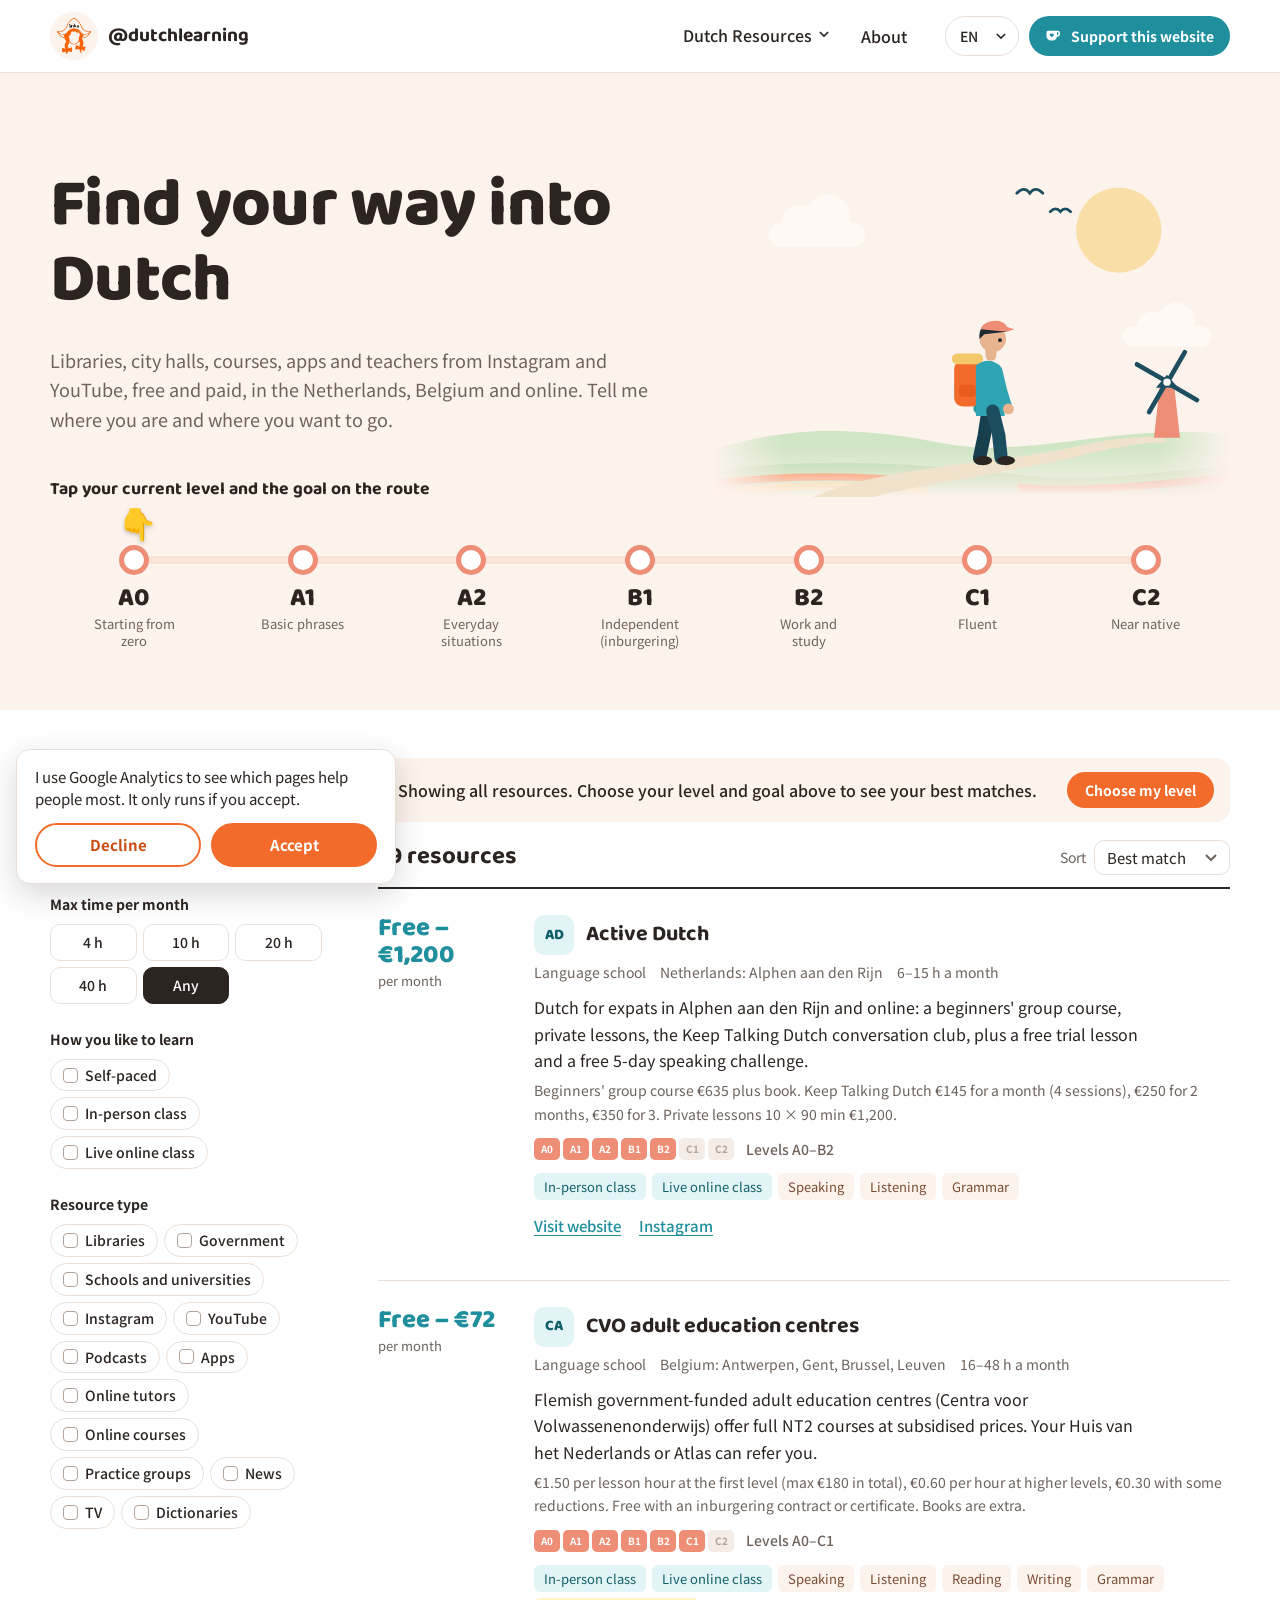
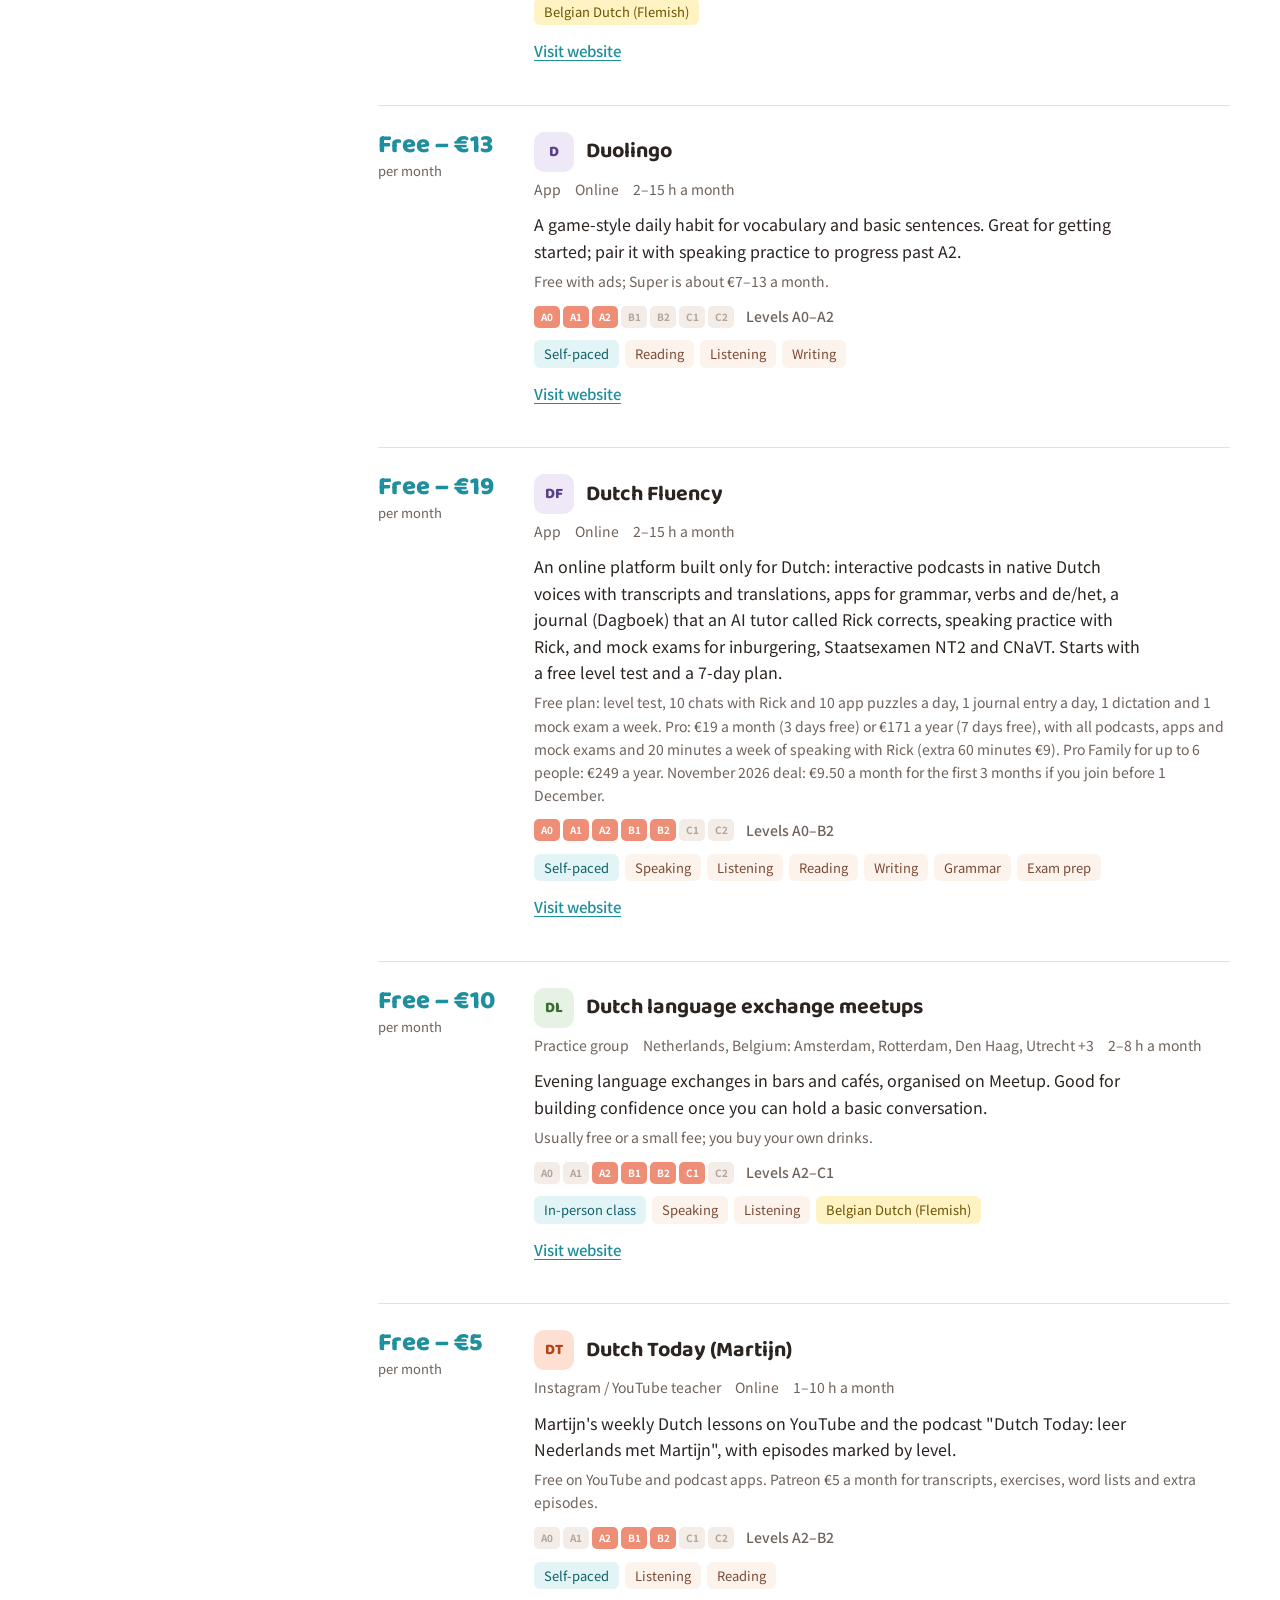
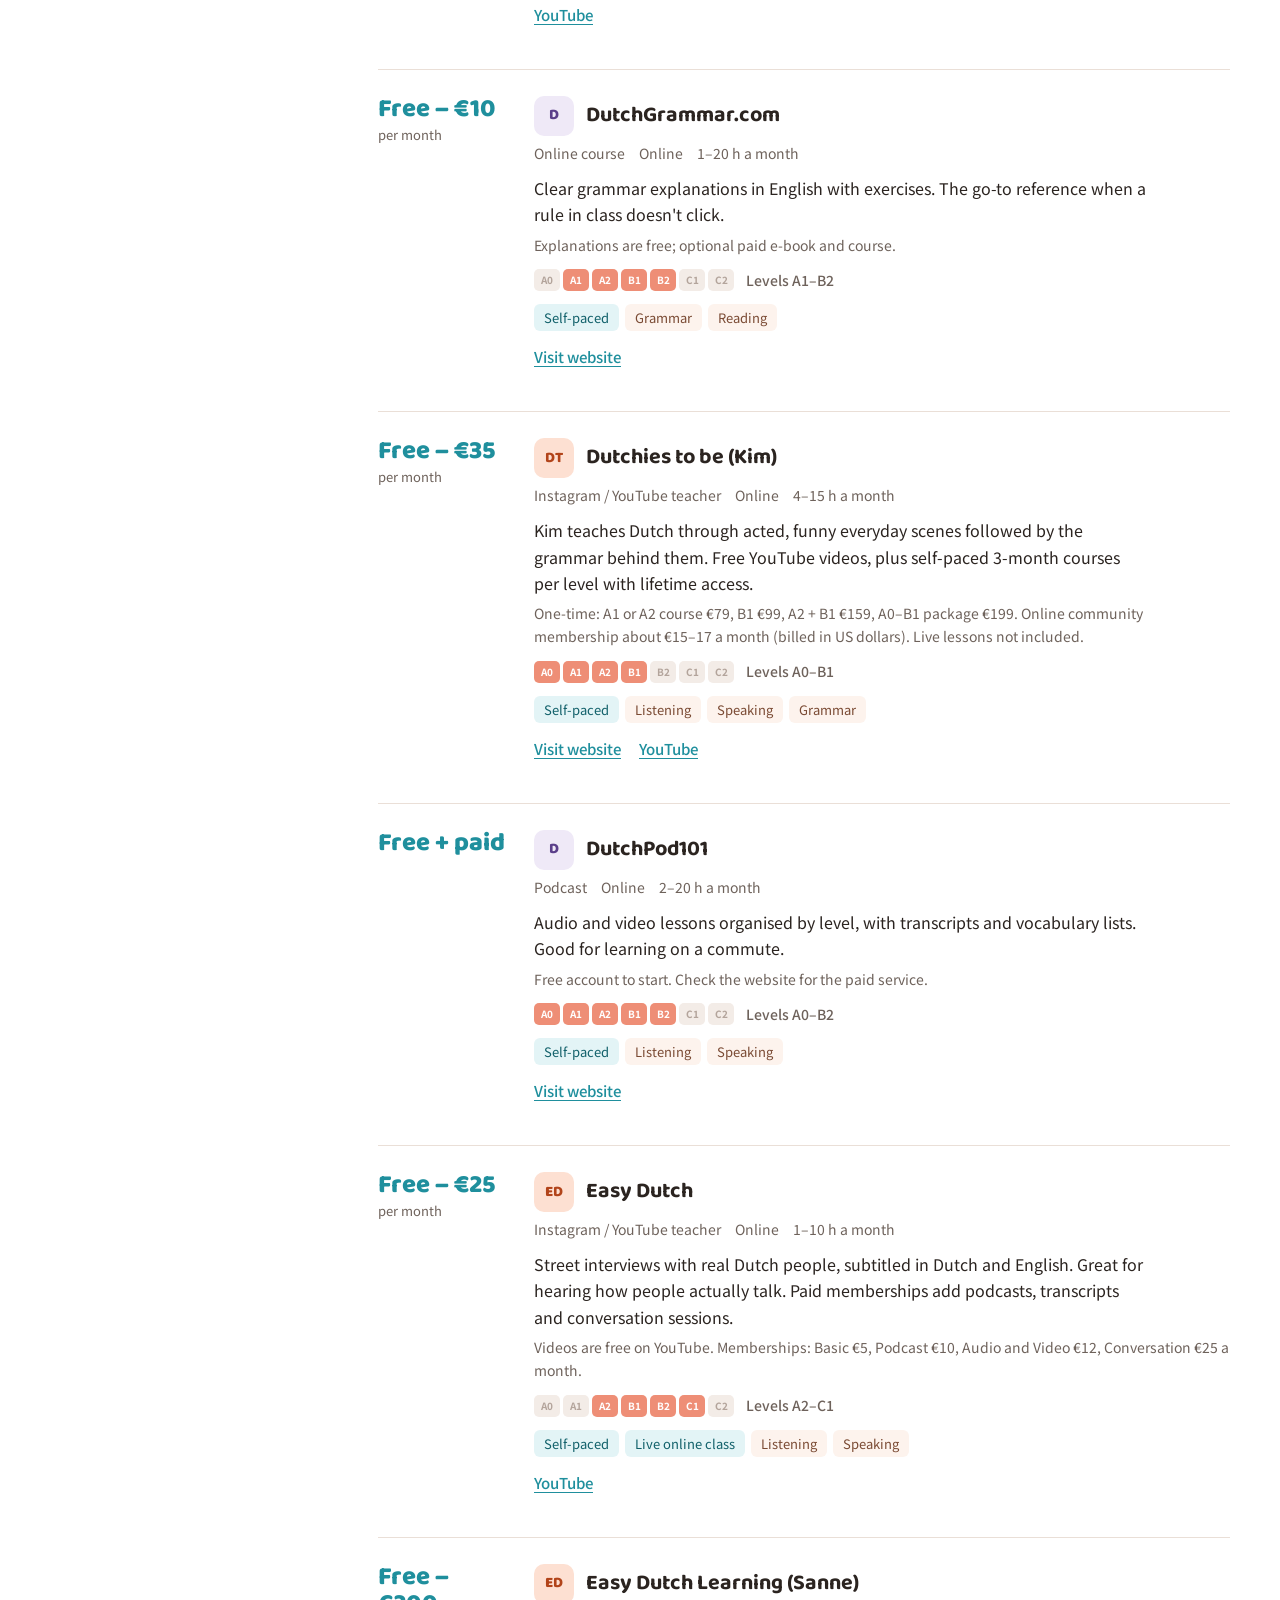
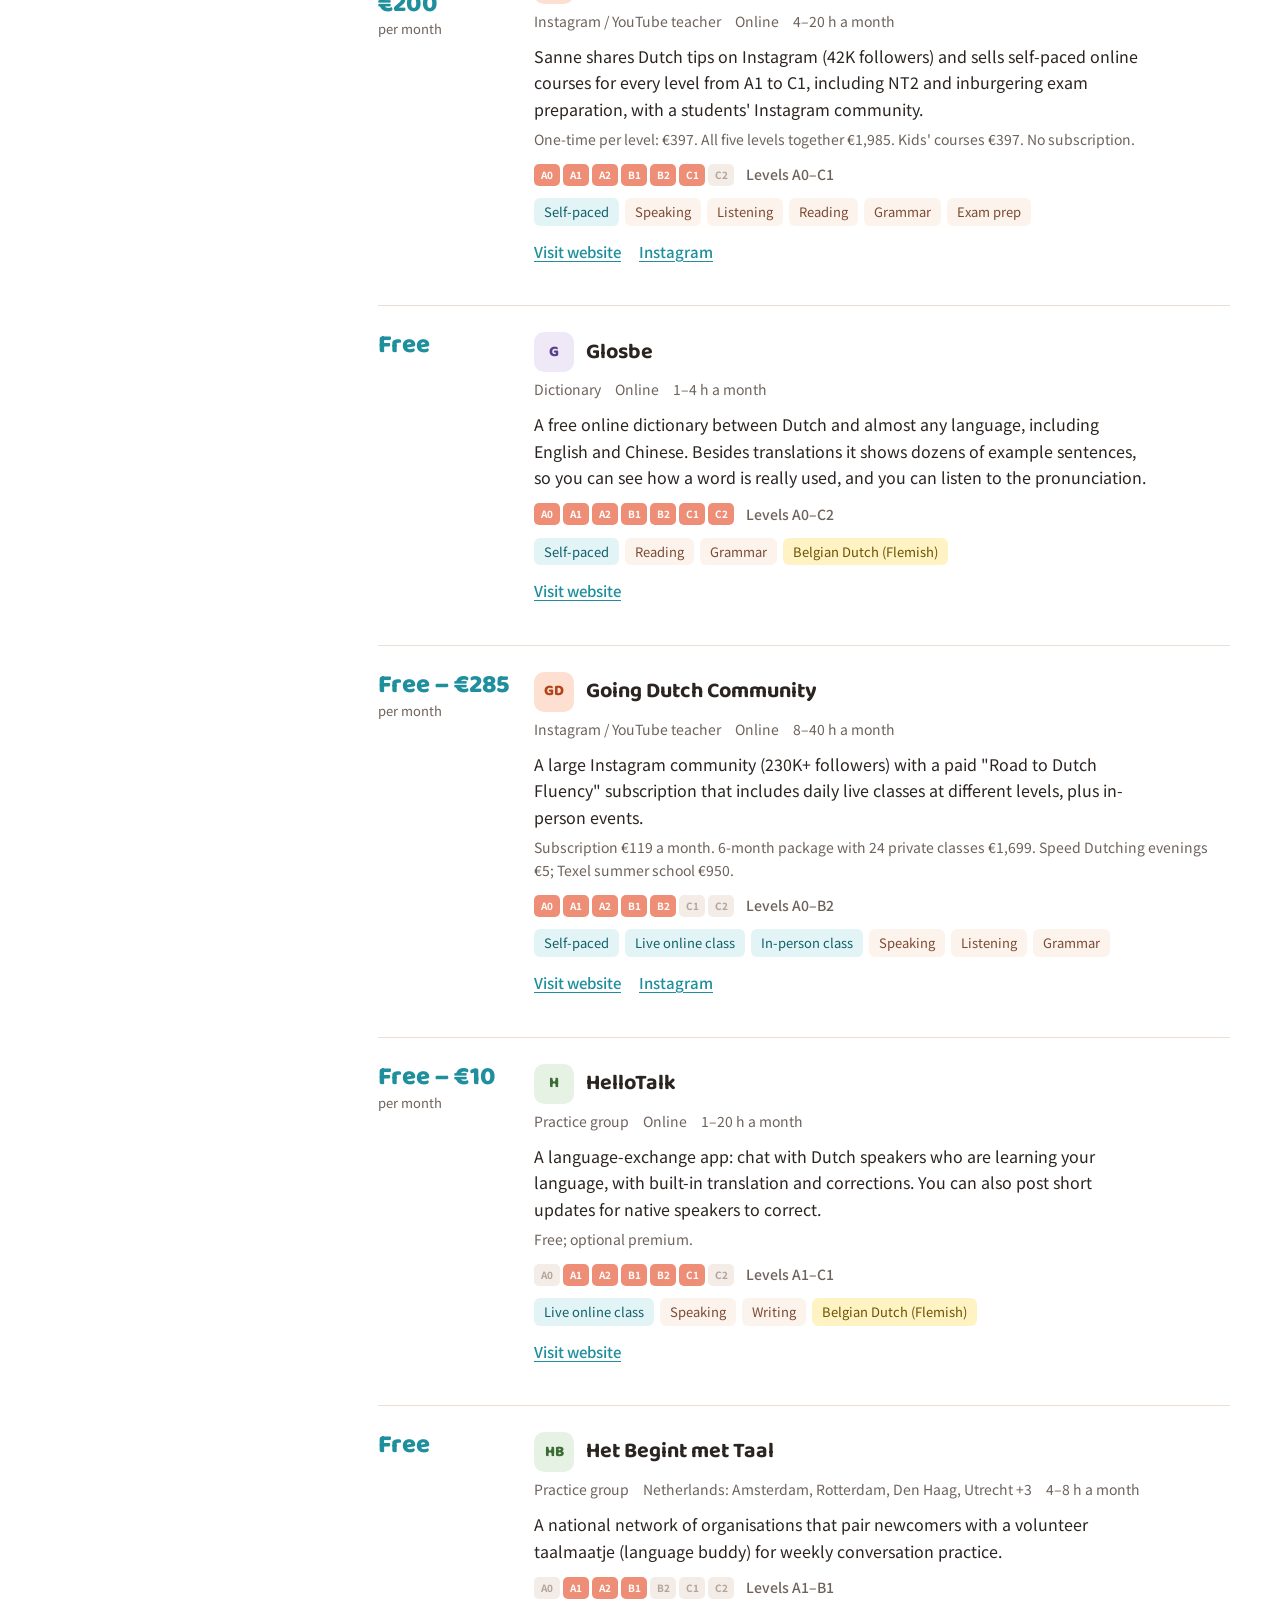
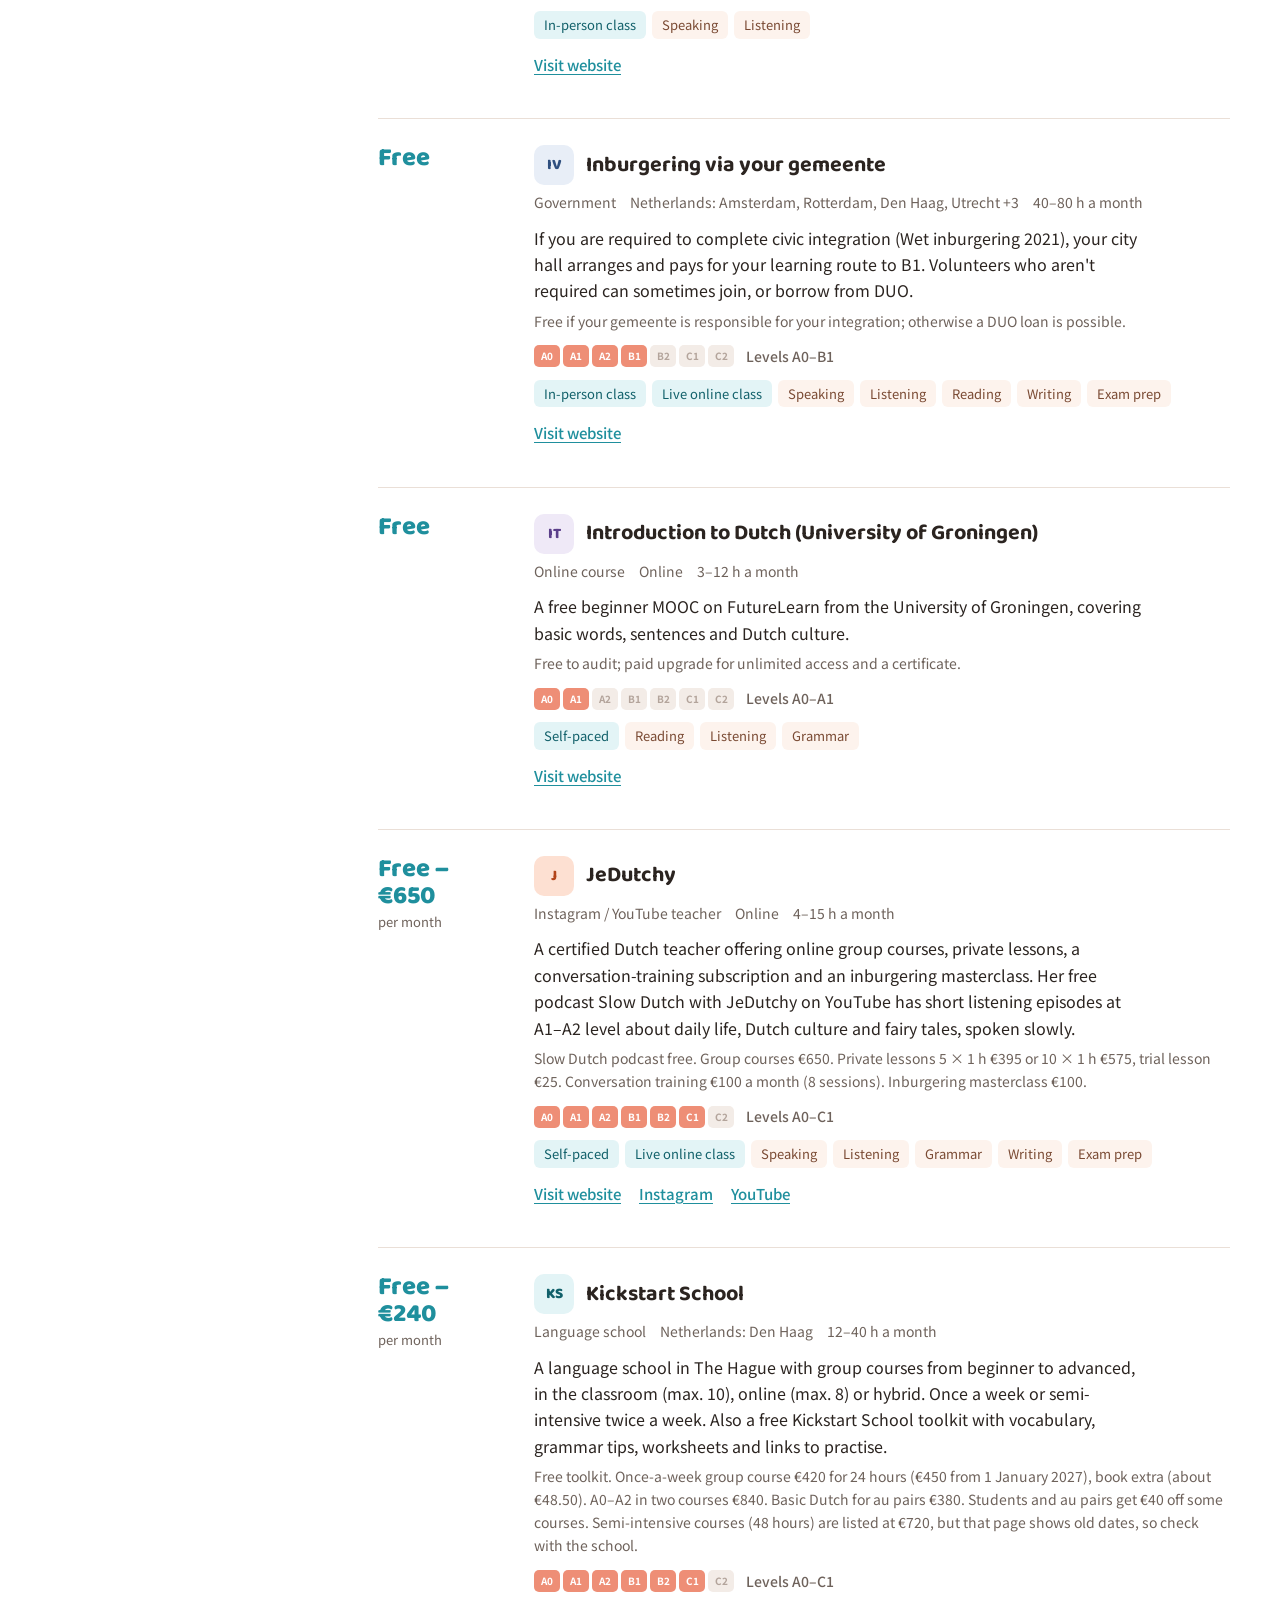
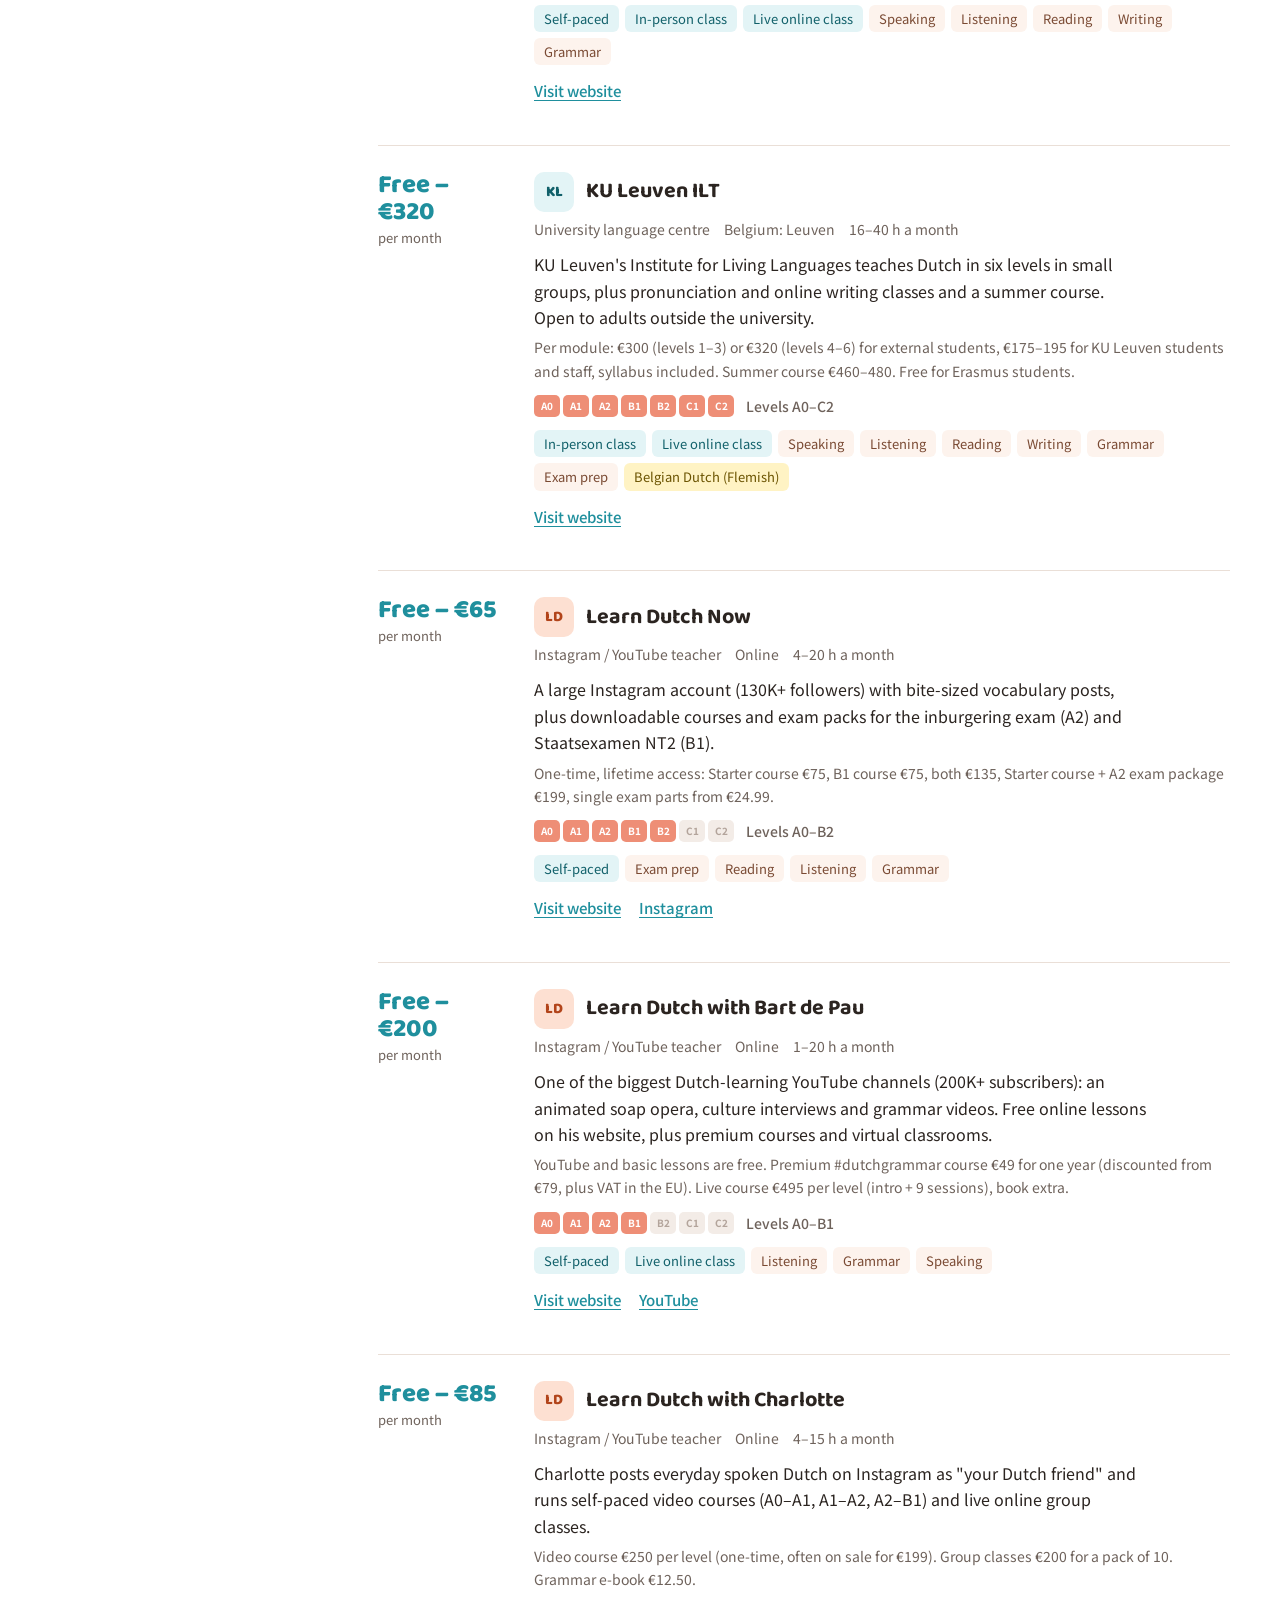
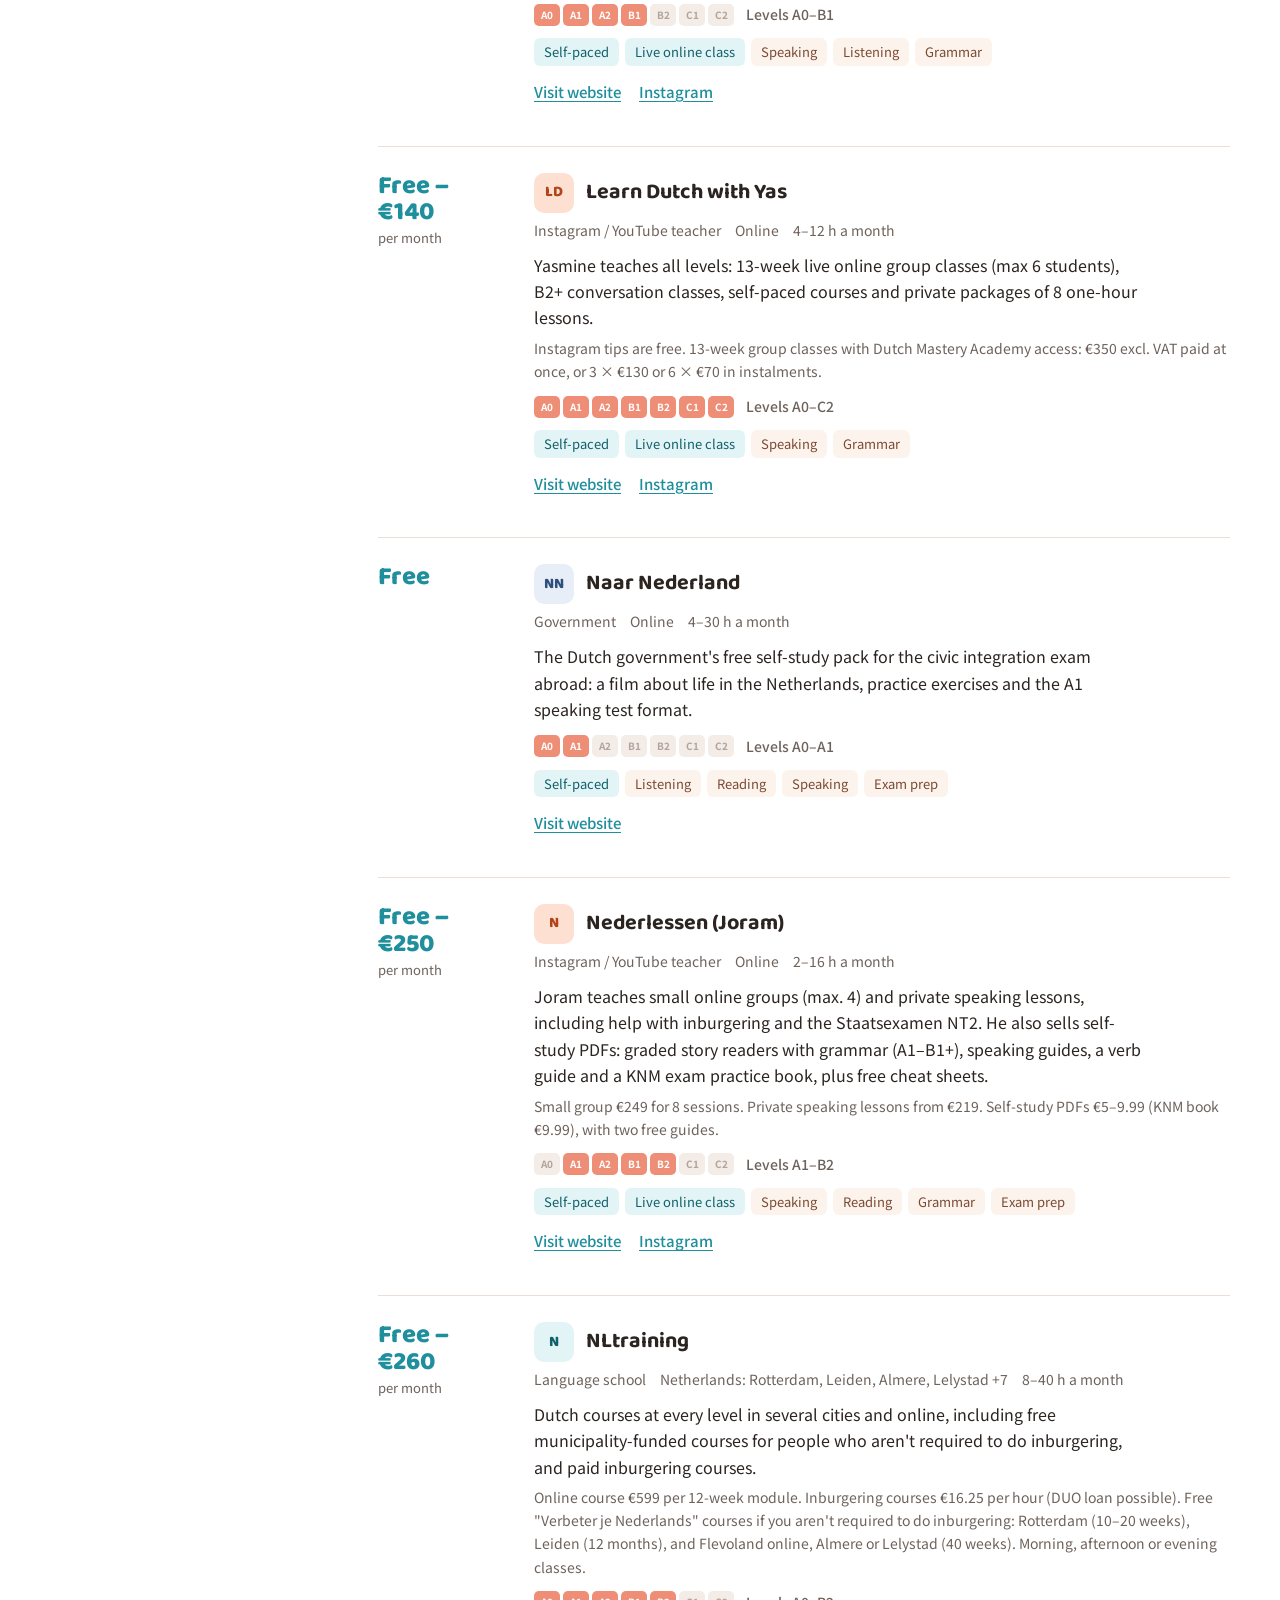
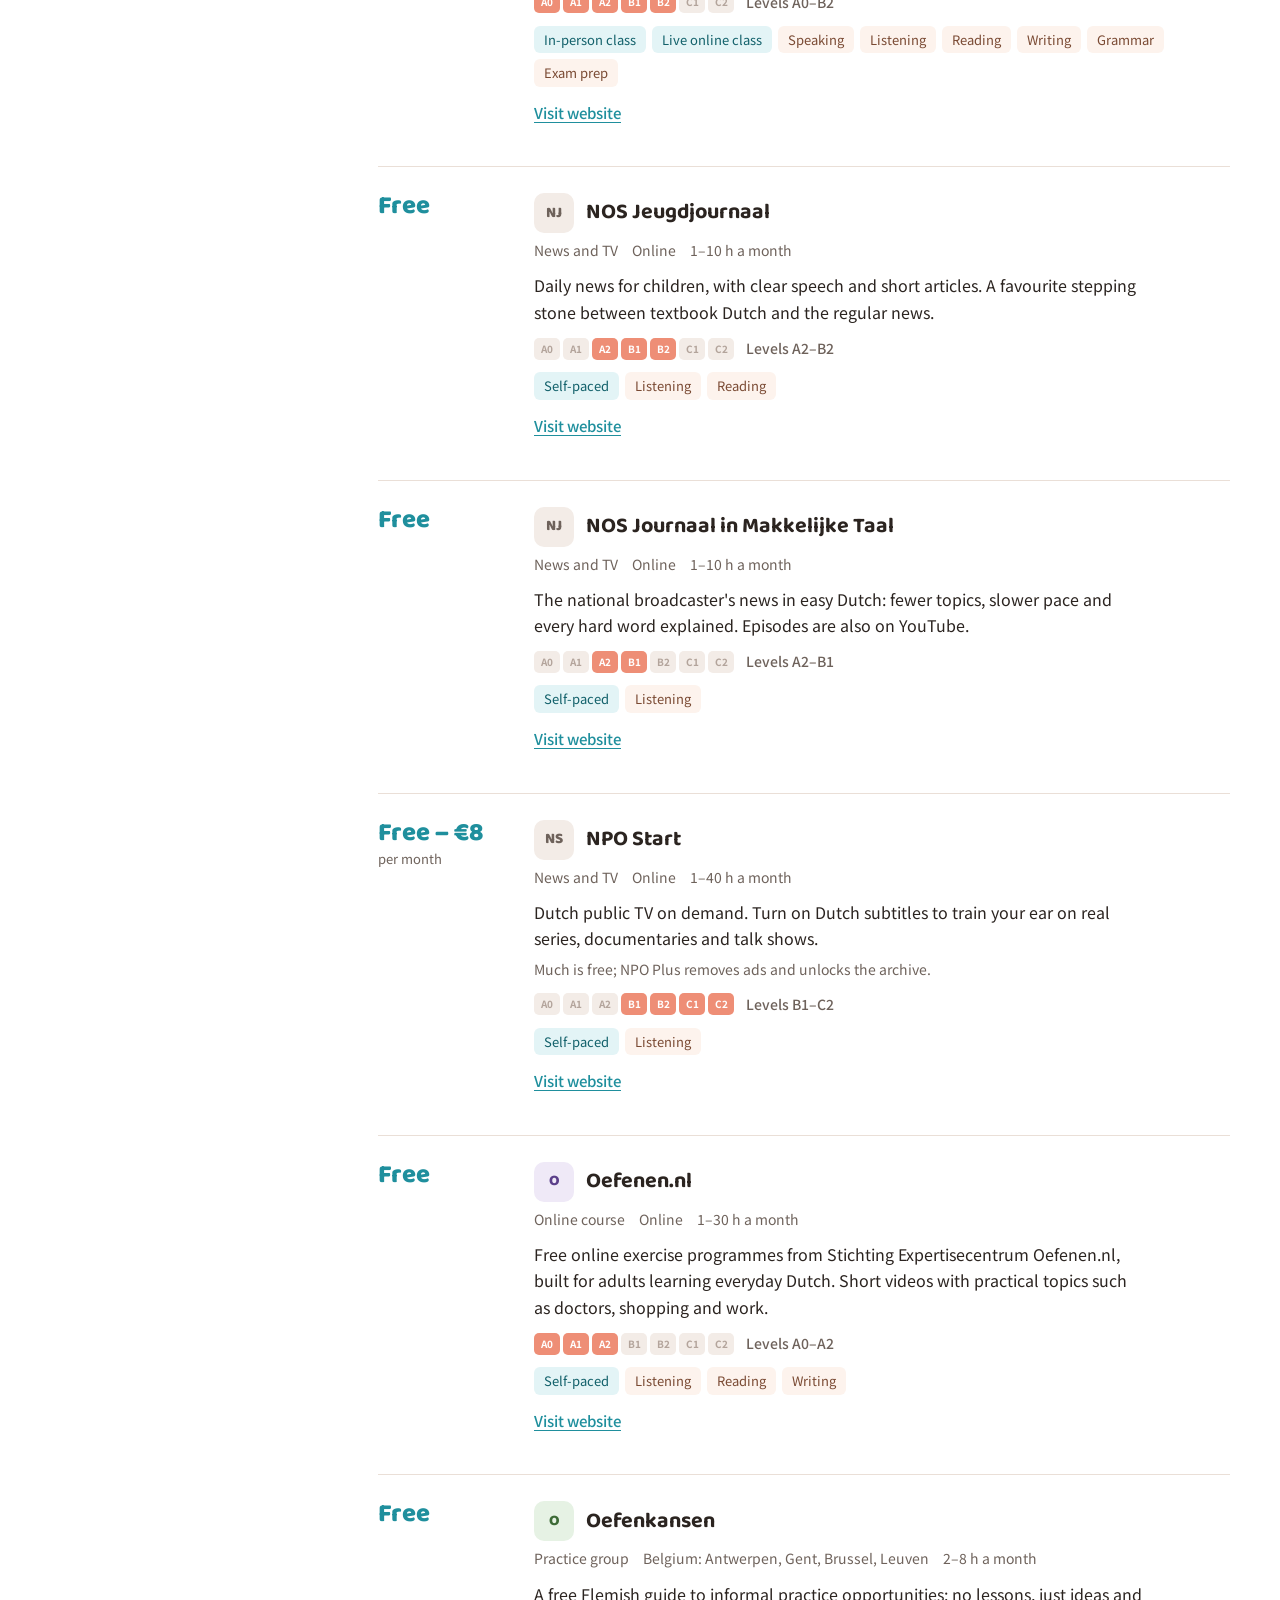
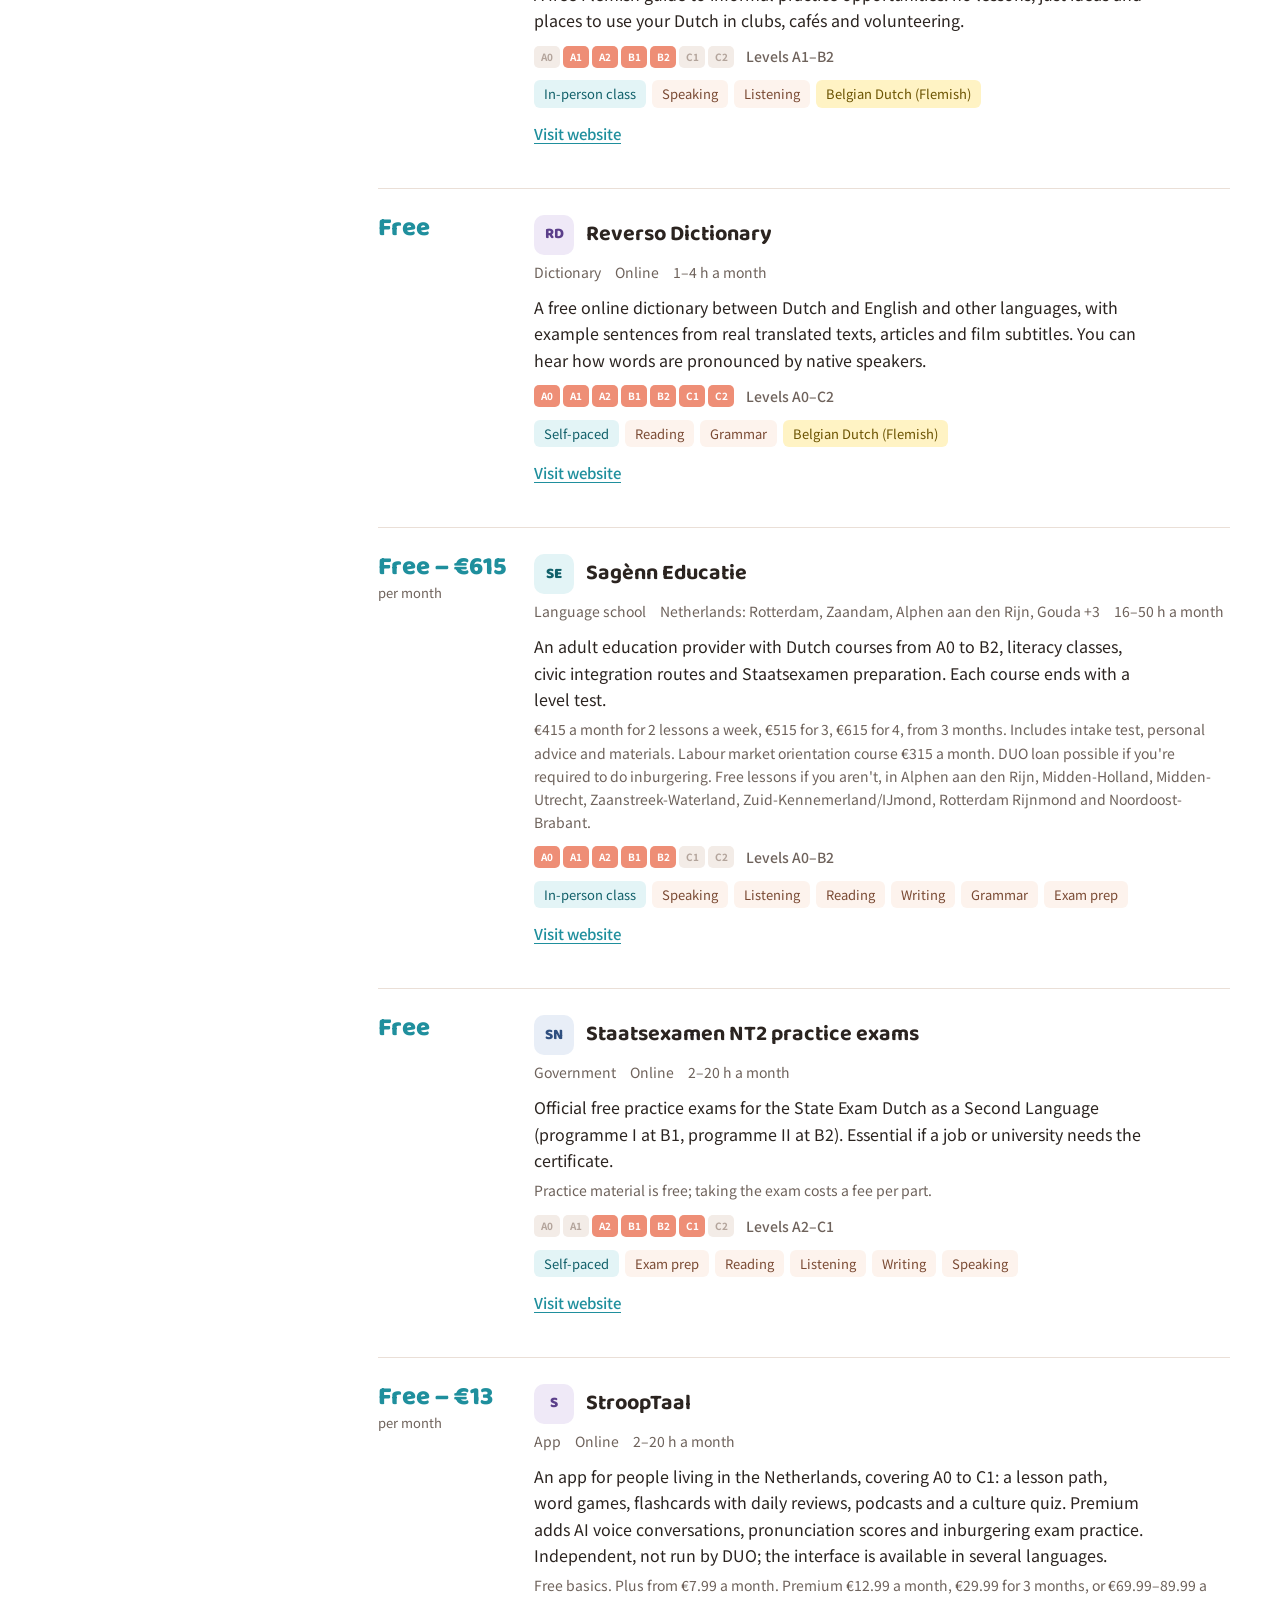
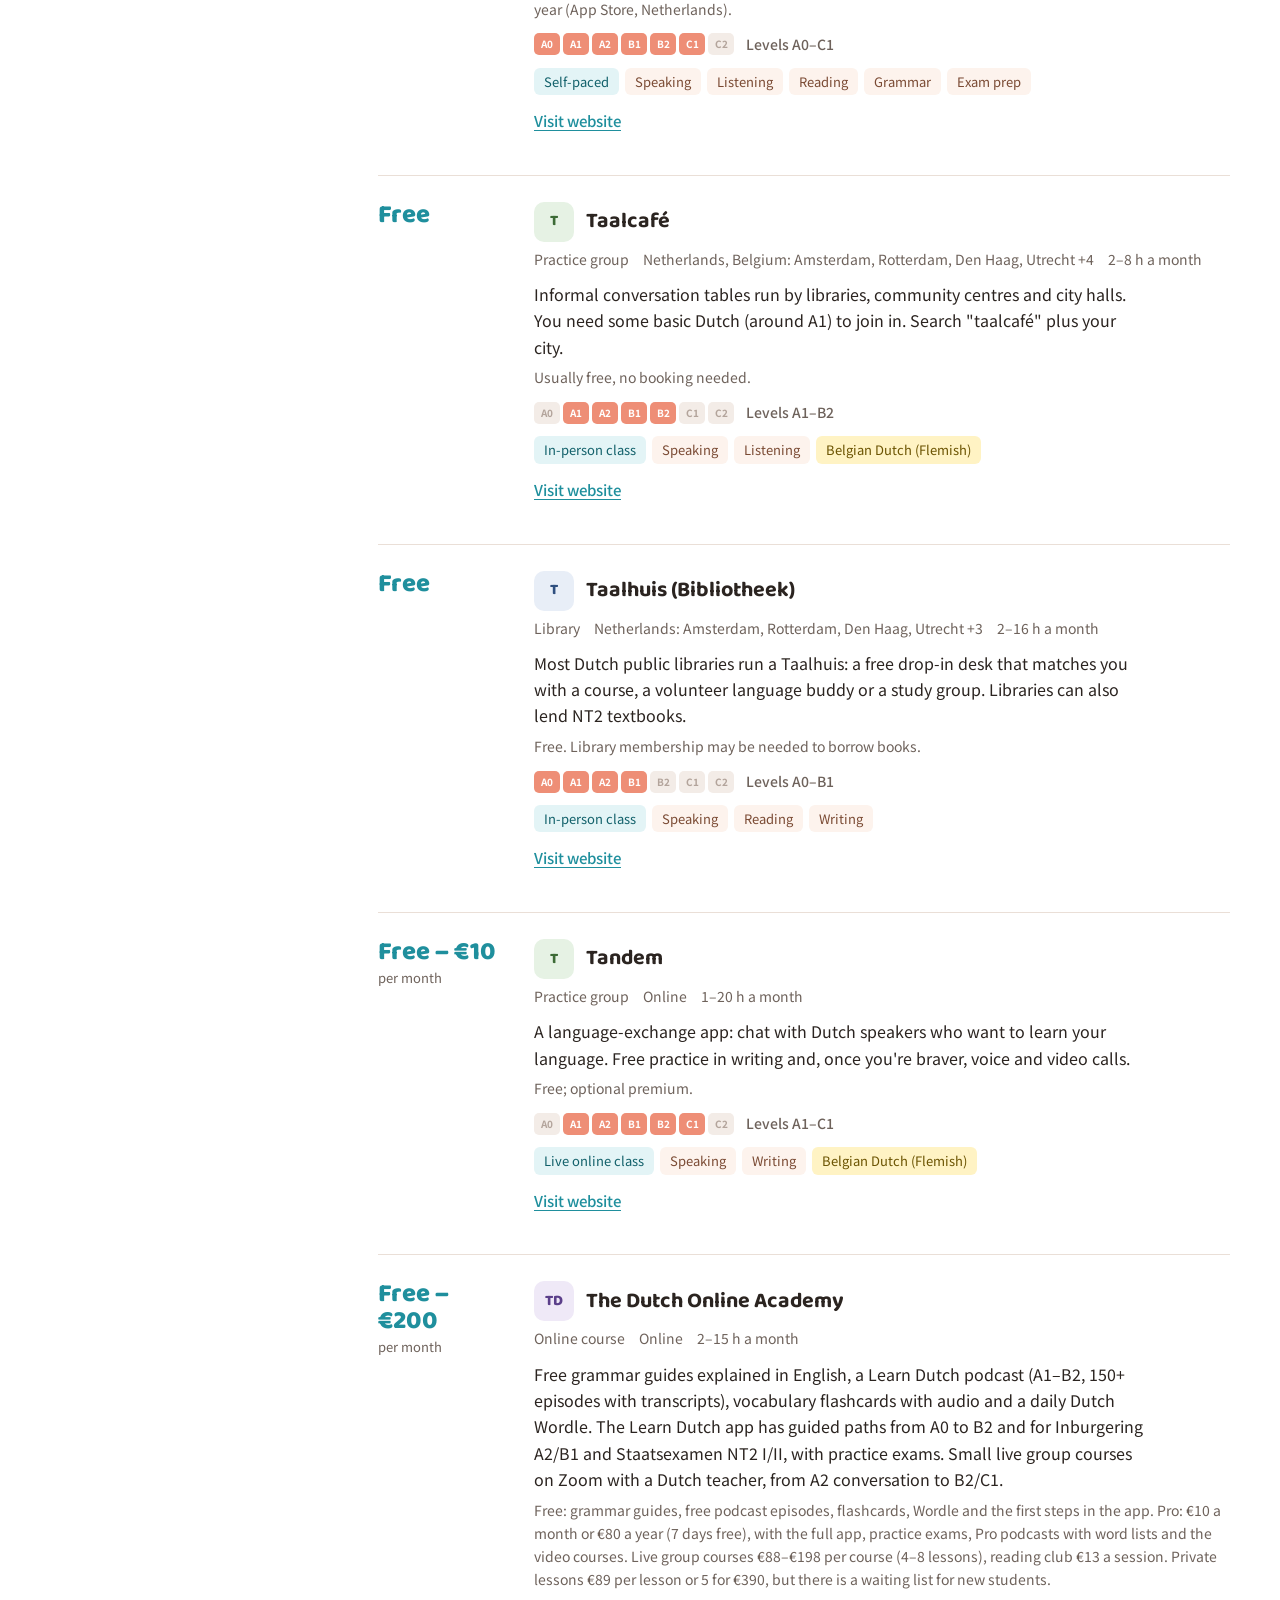
==== commit 4735af90: "Add The Dutch Online Academy Co-Authored-By: Claude Opus 5.5 <noreply@anthropic.com> Claude-Session:" ====
--- a/index.html
+++ b/index.html
@@ -25,7 +25,7 @@
   <meta property="og:image:height" content="630">
   <meta property="og:image:alt" content="A traveller with an orange backpack walking towards a Dutch windmill">
   <meta name="twitter:card" content="summary_large_image">
-  <script type="application/ld+json">{"@context":"https://schema.org","@graph":[{"@type":"WebSite","@id":"https://www.dutchlearningresources.com/#website","url":"https://www.dutchlearningresources.com/","name":"Dutch learning resources | @dutchlearning","inLanguage":["en","zh-Hant","nl"],"publisher":{"@id":"https://www.dutchlearningresources.com/#inka"}},{"@type":"Person","@id":"https://www.dutchlearningresources.com/#inka","name":"Inka","url":"https://www.instagram.com/dutchlearning/","sameAs":["https://www.instagram.com/dutchlearning/","https://www.inkadutchlife.com/"]},{"@type":"CollectionPage","@id":"https://www.dutchlearningresources.com/#page","url":"https://www.dutchlearningresources.com/","name":"Dutch learning resources | @dutchlearning","description":"Free and paid ways to learn Dutch in the Netherlands, Belgium and online, filtered by budget, level, time and the way you like to learn.","inLanguage":"en","isPartOf":{"@id":"https://www.dutchlearningresources.com/#website"},"author":{"@id":"https://www.dutchlearningresources.com/#inka"},"dateModified":"2026-11-02","mainEntity":{"@type":"ItemList","numberOfItems":78,"itemListElement":[{"@type":"ListItem","position":1,"name":"Taalhuis (Bibliotheek)","url":"https://www.bibliotheek.nl/","description":"Most Dutch public libraries run a Taalhuis: a free drop-in desk that matches you with a course, a volunteer language buddy or a study group. Libraries can also lend NT2 textbooks."},{"@type":"ListItem","position":2,"name":"Taalcafé","url":"https://rotterdamstyle.com/education/practise-dutch-at-the-taalcafe-in-rotterdam","description":"Informal conversation tables run by libraries, community centres and city halls. You need some basic Dutch (around A1) to join in. Search \"taalcafé\" plus your city."},{"@type":"ListItem","position":3,"name":"Inburgering via your gemeente","url":"https://www.inburgeren.nl/en/","description":"If you are required to complete civic integration (Wet inburgering 2021), your city hall arranges and pays for your learning route to B1. Volunteers who aren't required can sometimes join, or borrow from DUO."},{"@type":"ListItem","position":4,"name":"Naar Nederland","url":"https://www.naarnederland.nl/","description":"The Dutch government's free self-study pack for the civic integration exam abroad: a film about life in the Netherlands, practice exercises and the A1 speaking test format."},{"@type":"ListItem","position":5,"name":"Oefenen.nl","url":"https://oefenen.nl/","description":"Free online exercise programmes from Stichting Expertisecentrum Oefenen.nl, built for adults learning everyday Dutch. Short videos with practical topics such as doctors, shopping and work."},{"@type":"ListItem","position":6,"name":"Het Begint met Taal","url":"https://hetbegintmettaal.nl/","description":"A national network of organisations that pair newcomers with a volunteer taalmaatje (language buddy) for weekly conversation practice."},{"@type":"ListItem","position":7,"name":"NOS Journaal in Makkelijke Taal","url":"https://nos.nl/l/2536458","description":"The national broadcaster's news in easy Dutch: fewer topics, slower pace and every hard word explained. Episodes are also on YouTube."},{"@type":"ListItem","position":8,"name":"NOS Jeugdjournaal","url":"https://jeugdjournaal.nl/","description":"Daily news for children, with clear speech and short articles. A favourite stepping stone between textbook Dutch and the regular news."},{"@type":"ListItem","position":9,"name":"NPO Start","url":"https://npo.nl/start","description":"Dutch public TV on demand. Turn on Dutch subtitles to train your ear on real series, documentaries and talk shows."},{"@type":"ListItem","position":10,"name":"VRT MAX","url":"https://www.vrt.be/vrtmax/","description":"Flemish public TV on demand: series, documentaries, news and kids' shows in Belgian Dutch. Turn on Dutch subtitles with the CC button to train your ear."},{"@type":"ListItem","position":11,"name":"Wablieft","url":"https://wablieft.be/nl/abonnement","description":"A Flemish newspaper written in clear, simple Dutch. Good weekly reading practice if you live in Belgium or want Flemish vocabulary."},{"@type":"ListItem","position":12,"name":"Huis van het Nederlands Brussel","url":"https://www.huisnederlandsbrussel.be/","description":"Free advice and a placement test, then they point you to the right course in Brussels, free or paid, in person or online. They also list practice activities like theatre and conversation groups."},{"@type":"ListItem","position":13,"name":"Atlas Antwerpen","url":"https://www.atlas-antwerpen.be/","description":"Antwerp's integration and Dutch-learning centre. Book an intake to get matched with a course and practice opportunities in the city."},{"@type":"ListItem","position":14,"name":"CVO adult education centres","url":"https://www.vlaanderen.be/onderwijs-en-vorming/school-en-studiekosten/kosten-volwassenenonderwijs","description":"Flemish government-funded adult education centres (Centra voor Volwassenenonderwijs) offer full NT2 courses at subsidised prices. Your Huis van het Nederlands or Atlas can refer you."},{"@type":"ListItem","position":15,"name":"VDAB Nederlands leren","url":"https://www.vdab.be/anderstalig/nederlands","description":"The Flemish employment service offers free Dutch courses for jobseekers, including a track for highly educated newcomers (Hogerop NT2)."},{"@type":"ListItem","position":16,"name":"Oefenkansen","url":"https://www.oefenkansen.be/","description":"A free Flemish guide to informal practice opportunities: no lessons, just ideas and places to use your Dutch in clubs, cafés and volunteering."},{"@type":"ListItem","position":17,"name":"Volksuniversiteit","url":"https://www.volksuniversiteit.nl/","description":"Affordable evening group courses run by local non-profits in most Dutch cities. Prices and schedules differ per city."},{"@type":"ListItem","position":18,"name":"UvA Talen","url":"https://www.uvatalen.nl/nederlands","description":"The University of Amsterdam's language centre, open to everyone. Courses from beginner to B2, e-learning, writing and fluency courses, and Staatsexamen preparation."},{"@type":"ListItem","position":19,"name":"Babel (Utrecht)","url":"https://www.babel.nl/cursus/","description":"A language school in Utrecht with Dutch courses from beginner to C1, in the classroom or a virtual classroom, plus conversation courses, e-learning and Staatsexamen training."},{"@type":"ListItem","position":20,"name":"EUR Language & Training Centre","url":"https://www.eur.nl/onderwijs/taal-trainingscentrum/nederlands/nederlands-a1-beginners","description":"Erasmus University Rotterdam's Dutch courses, open to all. International EUR students pay a heavily reduced fee once per level."},{"@type":"ListItem","position":21,"name":"In'to Languages (Wageningen)","url":"https://www.wur.nl/nl/onderwijs/into-languages","description":"Wageningen University's language centre, including social Dutch courses and intensive summer courses."},{"@type":"ListItem","position":22,"name":"KU Leuven ILT","url":"https://ilt.kuleuven.be/cursus/nt2_prijs_voorwaarden.php","description":"KU Leuven's Institute for Living Languages teaches Dutch in six levels in small groups, plus pronunciation and online writing classes and a summer course. Open to adults outside the university."},{"@type":"ListItem","position":23,"name":"UCT Gent","url":"https://www.uct.ugent.be/en","description":"Ghent University's language centre teaches Dutch from level 1 (A1) to level 6 (C1), as intensive day courses or evening courses, open to residents as well as students."},{"@type":"ListItem","position":24,"name":"Linguapolis (University of Antwerp)","url":"https://www.uantwerpen.be/en/centres/linguapolis/language-courses/languages/dutch/tariffs-and-subsidies2/","description":"The University of Antwerp's language institute, with Dutch courses for students, expats and professionals, plus a one-year academic Dutch programme."},{"@type":"ListItem","position":25,"name":"Regina Coeli","url":"https://www.reginacoeli.com/language-courses/fees.html","description":"A well-known residential language institute in Vught: full-immersion training, mostly one-to-one, often paid for by employers. Also runs small evening groups at High Tech Campus Eindhoven."},{"@type":"ListItem","position":26,"name":"Direct Dutch Institute","url":"https://directdutch.com/courses/","description":"A private language school in The Hague for expats, with in-person and online group courses from A0 to B2, a B1+ writing course and two-week intensives."},{"@type":"ListItem","position":27,"name":"Koentact","url":"https://koentact.nl/","description":"An Amsterdam language school with small group courses (5–12 students), a conversation course and one-week intensives (max 6 students)."},{"@type":"ListItem","position":28,"name":"Introduction to Dutch (University of Groningen)","url":"https://www.futurelearn.com/courses/dutch","description":"A free beginner MOOC on FutureLearn from the University of Groningen, covering basic words, sentences and Dutch culture."},{"@type":"ListItem","position":29,"name":"TU Delft Dutch courses","url":"https://www.tudelft.nl/tbm/itav/onderwijs/nederlands-nt2/nederlandse-cursussen","description":"TU Delft's language centre runs Dutch courses from beginner to advanced, a summer school, NT2 State Exam preparation and a free online beginners course. Open to non-students too."},{"@type":"ListItem","position":30,"name":"Staatsexamen NT2 practice exams","url":"https://www.staatsexamensnt2.nl/","description":"Official free practice exams for the State Exam Dutch as a Second Language (programme I at B1, programme II at B2). Essential if a job or university needs the certificate."},{"@type":"ListItem","position":31,"name":"DutchGrammar.com","url":"https://www.dutchgrammar.com/","description":"Clear grammar explanations in English with exercises. The go-to reference when a rule in class doesn't click."},{"@type":"ListItem","position":32,"name":"Duolingo","url":"https://www.duolingo.com/course/nl/en/Learn-Dutch","description":"A game-style daily habit for vocabulary and basic sentences. Great for getting started; pair it with speaking practice to progress past A2."},{"@type":"ListItem","position":33,"name":"Babbel","url":"https://www.babbel.com/learn-dutch","description":"Short structured lessons with dialogues and grammar tips, taught from English. More grammar than Duolingo."},{"@type":"ListItem","position":34,"name":"DutchPod101","url":"https://www.dutchpod101.com/","description":"Audio and video lessons organised by level, with transcripts and vocabulary lists. Good for learning on a commute."},{"@type":"ListItem","position":35,"name":"italki","url":"https://www.italki.com/en/teachers/dutch","description":"Book one-to-one video lessons with Dutch and Flemish tutors. Filter by price and specialty, such as inburgering or Staatsexamen prep."},{"@type":"ListItem","position":36,"name":"Preply","url":"https://preply.com/en/online/dutch-tutors","description":"Another large tutor marketplace with many Dutch teachers. Trial lessons are discounted, so it's easy to try a few teachers."},{"@type":"ListItem","position":37,"name":"Tandem","url":"https://tandem.net/language-exchange/netherlands","description":"A language-exchange app: chat with Dutch speakers who want to learn your language. Free practice in writing and, once you're braver, voice and video calls."},{"@type":"ListItem","position":38,"name":"HelloTalk","url":"https://www.hellotalk.com/en/learn/dutch","description":"A language-exchange app: chat with Dutch speakers who are learning your language, with built-in translation and corrections. You can also post short updates for native speakers to correct."},{"@type":"ListItem","position":39,"name":"Dutch language exchange meetups","url":"https://www.meetup.com/topics/dutch-language/","description":"Evening language exchanges in bars and cafés, organised on Meetup. Good for building confidence once you can hold a basic conversation."},{"@type":"ListItem","position":40,"name":"Learn Dutch with Bart de Pau","url":"https://www.learndutch.org/","description":"One of the biggest Dutch-learning YouTube channels (200K+ subscribers): an animated soap opera, culture interviews and grammar videos. Free online lessons on his website, plus premium courses and virtual classrooms."},{"@type":"ListItem","position":41,"name":"Dutchies to be (Kim)","url":"https://www.learndutchwithkim.com/course/courses","description":"Kim teaches Dutch through acted, funny everyday scenes followed by the grammar behind them. Free YouTube videos, plus self-paced 3-month courses per level with lifetime access."},{"@type":"ListItem","position":42,"name":"Easy Dutch","url":"https://www.youtube.com/@EasyDutch","description":"Street interviews with real Dutch people, subtitled in Dutch and English. Great for hearing how people actually talk. Paid memberships add podcasts, transcripts and conversation sessions."},{"@type":"ListItem","position":43,"name":"Learn Dutch Now","url":"https://learndutchnow.shop/","description":"A large Instagram account (130K+ followers) with bite-sized vocabulary posts, plus downloadable courses and exam packs for the inburgering exam (A2) and Staatsexamen NT2 (B1)."},{"@type":"ListItem","position":44,"name":"Learn Dutch with Yas","url":"https://learndutchwithyas.com/learn-dutch/dutch-mastery-group-classes","description":"Yasmine teaches all levels: 13-week live online group classes (max 6 students), B2+ conversation classes, self-paced courses and private packages of 8 one-hour lessons."},{"@type":"ListItem","position":45,"name":"Learn Dutch with Charlotte","url":"https://yourdutchfriend.org/","description":"Charlotte posts everyday spoken Dutch on Instagram as \"your Dutch friend\" and runs self-paced video courses (A0–A1, A1–A2, A2–B1) and live online group classes."},{"@type":"ListItem","position":46,"name":"Going Dutch Community","url":"https://www.goingdutchcommunity.com/store","description":"A large Instagram community (230K+ followers) with a paid \"Road to Dutch Fluency\" subscription that includes daily live classes at different levels, plus in-person events."},{"@type":"ListItem","position":47,"name":"ABC Dutch","url":"https://www.abcdutch.com/","description":"A language school in The Hague and Rotterdam with evening and day group courses, intensive weeks, summer courses and civic integration exam preparation. Private lessons in person or on Zoom."},{"@type":"ListItem","position":48,"name":"Sagènn Educatie","url":"https://www.sagenn.nl/educatie","description":"An adult education provider with Dutch courses from A0 to B2, literacy classes, civic integration routes and Staatsexamen preparation. Each course ends with a level test."},{"@type":"ListItem","position":49,"name":"NLtraining","url":"https://www.nltraining.nl/cursussen","description":"Dutch courses at every level in several cities and online, including free municipality-funded courses for people who aren't required to do inburgering, and paid inburgering courses."},{"@type":"ListItem","position":50,"name":"Dutch Approach","url":"https://dutch-approach.nl/netherlands/","description":"Small-group Dutch courses from beginner to B2, online and in classrooms in Amsterdam, Eindhoven, Taipei and Tainan: 10 weekly 2-hour classes per level, plus CNaVT exam preparation. Teaching in English and Mandarin, a good fit for learners from Taiwan."},{"@type":"ListItem","position":51,"name":"Learn with Lucas","url":"https://learnwithlucas.com/nl/","description":"Lucas runs online Dutch courses, a live supported-speaking café in the evenings and private lessons for speaking, grammar or the inburgering exam. Free videos on YouTube."},{"@type":"ListItem","position":52,"name":"Vivo Dutch (Vivian)","url":"https://www.vivodutch.com/","description":"Vivian, a certified teacher since 2015 and former inburgering exam assessor, shares free lessons on Instagram (60K followers) and YouTube and runs 10-week online courses for A1, A2 and B1."},{"@type":"ListItem","position":53,"name":"JeDutchy","url":"https://jedutchy.com/","description":"A certified Dutch teacher offering online group courses, private lessons, a conversation-training subscription and an inburgering masterclass. Her free podcast Slow Dutch with JeDutchy on YouTube has short listening episodes at A1–A2 level about daily life, Dutch culture and fairy tales, spoken slowly."},{"@type":"ListItem","position":54,"name":"Dutch Speaking Academy","url":"https://dutchspeakingacademy.nl/","description":"Speaking-focused video courses (beginners, inburgering A2, grammar, Dutch for parents, Dutch for social life), group conversation programmes and 1:1 coaching."},{"@type":"ListItem","position":55,"name":"Easy Dutch Learning (Sanne)","url":"https://easydutchlearning.nl/","description":"Sanne shares Dutch tips on Instagram (42K followers) and sells self-paced online courses for every level from A1 to C1, including NT2 and inburgering exam preparation, with a students' Instagram community."},{"@type":"ListItem","position":56,"name":"Hart voor Nederlands","url":"https://hartvoornederlands.com/","description":"A Dutch teacher offering private and duo lessons, B2 group courses, an online book club, conversation clubs and a podcast."},{"@type":"ListItem","position":57,"name":"SociaTaal","url":"https://www.sociataal.com/","description":"Interactive online group courses in small groups (4–6 students, two 2-hour live classes a week for 6 weeks), flexible courses and self-study grammar and vocabulary courses."},{"@type":"ListItem","position":58,"name":"Your Dutch Teacher (Emeraude)","url":"https://yourdutchteacher.nl/","description":"Emeraude has taught Dutch since 2009. Small online groups of 3–6 students meet twice a week for 1.5 hours, one level in 4 weeks. Tailor-made private classes too."},{"@type":"ListItem","position":59,"name":"Active Dutch","url":"https://activedutch.nl/","description":"Dutch for expats in Alphen aan den Rijn and online: a beginners' group course, private lessons, the Keep Talking Dutch conversation club, plus a free trial lesson and a free 5-day speaking challenge."},{"@type":"ListItem","position":60,"name":"Dutch Today (Martijn)","url":"https://www.youtube.com/@dutchtoday","description":"Martijn's weekly Dutch lessons on YouTube and the podcast \"Dutch Today: leer Nederlands met Martijn\", with episodes marked by level."},{"@type":"ListItem","position":61,"name":"Master Dutch (Kees)","url":"https://masterdutch.com/group-classes/","description":"Kees teaches with his Three Pillar Method in three formats: group classes (A1 to B+, max. 8 people, 8 weekly 90-minute sessions), 1-on-1 lesson packs and an all-in-one subscription."},{"@type":"ListItem","position":62,"name":"Nederlessen (Joram)","url":"https://www.nederlessen.nl/","description":"Joram teaches small online groups (max. 4) and private speaking lessons, including help with inburgering and the Staatsexamen NT2. He also sells self-study PDFs: graded story readers with grammar (A1–B1+), speaking guides, a verb guide and a KNM exam practice book, plus free cheat sheets."},{"@type":"ListItem","position":63,"name":"Dutch First","url":"https://dutchfirst.nl/","description":"A language school in Utrecht with group courses from beginner to B1, intensive summer courses, conversation courses, inburgering courses and individual lessons in class or on Zoom."},{"@type":"ListItem","position":64,"name":"Better Understanding","url":"https://betterunderstanding.nl/","description":"Online Dutch group courses from A1 to B2 in groups of 3–6 (9 weeks, two 1.5-hour classes a week), private and duo lessons, and in-company training."},{"@type":"ListItem","position":65,"name":"Hallo Nederlands zonder stress","url":"https://tidycal.com/hallonederlandszonderstress","description":"A Dutch teacher offering private lessons for B1–B2 learners and an 8-week intensive small-group course for beginners. Book directly through the online calendar."},{"@type":"ListItem","position":66,"name":"Dive into Dutch","url":"https://www.diveintodutch.nl/","description":"A calm, structured 4-month 1:1 coaching programme: 14 online sessions of 50 minutes (or 12 plus 2 coffee sessions in The Hague, Leiden, Delft or Alphen aan den Rijn), homework, a weekly check-in, group meet-ups with other students, the Taalcompleet book with its online platform, and access to the Dive into Dutch Club. Small-group lessons too."},{"@type":"ListItem","position":67,"name":"Zeg maar Nederlands","url":"https://www.youtube.com/@ZegmaarNederlands","description":"A YouTube channel about how Dutch people really speak in everyday life: recognisable dialogues, practical language tips, clear lessons and Dutch culture. The content is AI-generated: the presenters (Ling, Sam, Marieke, Jenny, Mateo and friends) are not real teachers. For beginners to advanced learners."},{"@type":"ListItem","position":68,"name":"StroopTaal","url":"https://strooptaal.app/","description":"An app for people living in the Netherlands, covering A0 to C1: a lesson path, word games, flashcards with daily reviews, podcasts and a culture quiz. Premium adds AI voice conversations, pronunciation scores and inburgering exam practice. Independent, not run by DUO; the interface is available in several languages."},{"@type":"ListItem","position":69,"name":"Dutch in Utrecht","url":"http://dutchinutrecht.nl/","description":"A Dutch teacher offering classes at every level, in person in Utrecht or live online: beginner and intermediate courses, custom courses built around your needs, and inburgering exam preparation. Learn alone or with friends."},{"@type":"ListItem","position":70,"name":"Lest Best","url":"https://lestbest.nl/cursussen-overzicht/","description":"A language school for highly educated learners in Utrecht, Rotterdam and online, with courses from A0 to C1. Choose intensive (6 weeks), semi-intensive (9 weeks) or the once-a-week \"Nederlands in de praktijk\" courses (13 weeks) for everyday Dutch at work and socially. Also NT2 exam training and private lessons from B1."},{"@type":"ListItem","position":71,"name":"Flowently: Daily Dutch in 30h","url":"https://flowently.com/language-sessions/daily-dutch-in-30-h-explained/","description":"A 30-hour beginner programme with a private tutor, online or in person: you often meet in a café and practise ordering, shopping and small talk on the spot. Covers your first 1,000 words, basic grammar and pronunciation. Sessions 7 days a week, 8:00–22:00."},{"@type":"ListItem","position":72,"name":"Kickstart School","url":"https://www.kickstartschool.nl/dutch-group-courses","description":"A language school in The Hague with group courses from beginner to advanced, in the classroom (max. 10), online (max. 8) or hybrid. Once a week or semi-intensive twice a week. Also a free Kickstart School toolkit with vocabulary, grammar tips, worksheets and links to practise."},{"@type":"ListItem","position":73,"name":"Dutch on Track","url":"https://dutchontrack.nl/","description":"Dutch courses for expats in Eindhoven, Tilburg and online, with a focus on speaking and understanding. Groups of 8–10 meet once a week for 2 hours: evenings in Eindhoven, afternoons online. New courses start every quarter, plus a one-year track from A0 to B1 and a conversation course from A2."},{"@type":"ListItem","position":74,"name":"TaalBoost","url":"https://www.taalboost.nl/","description":"A language school in Amsterdam (Chasséstraat) and online, with 30-hour courses from beginner to C1: evening, morning or Saturday classes online, evening classes in Amsterdam, and an intensive week for A1–A2. Also an online conversation course from B1, and private or duo lessons."},{"@type":"ListItem","position":75,"name":"Glosbe","url":"https://glosbe.com/nl/en","description":"A free online dictionary between Dutch and almost any language, including English and Chinese. Besides translations it shows dozens of example sentences, so you can see how a word is really used, and you can listen to the pronunciation."},{"@type":"ListItem","position":76,"name":"Woordenlijst Nederlandse Taal","url":"https://woordenlijst.org/","description":"The official Dutch spelling list (\"het Groene Boekje\") from the Dutch Language Union, used in the Netherlands and Flanders. It has no translations, but shows the correct spelling, articles (de/het), plurals and verb forms of every word."},{"@type":"ListItem","position":77,"name":"Reverso Dictionary","url":"https://dictionary.reverso.net/","description":"A free online dictionary between Dutch and English and other languages, with example sentences from real translated texts, articles and film subtitles. You can hear how words are pronounced by native speakers."},{"@type":"ListItem","position":78,"name":"Dutch Fluency","url":"https://www.dutchfluency.com/","description":"An online platform built only for Dutch: interactive podcasts in native Dutch voices with transcripts and translations, apps for grammar, verbs and de/het, a journal (Dagboek) that an AI tutor called Rick corrects, speaking practice with Rick, and mock exams for inburgering, Staatsexamen NT2 and CNaVT. Starts with a free level test and a 7-day plan."}]}}]}</script>
+  <script type="application/ld+json">{"@context":"https://schema.org","@graph":[{"@type":"WebSite","@id":"https://www.dutchlearningresources.com/#website","url":"https://www.dutchlearningresources.com/","name":"Dutch learning resources | @dutchlearning","inLanguage":["en","zh-Hant","nl"],"publisher":{"@id":"https://www.dutchlearningresources.com/#inka"}},{"@type":"Person","@id":"https://www.dutchlearningresources.com/#inka","name":"Inka","url":"https://www.instagram.com/dutchlearning/","sameAs":["https://www.instagram.com/dutchlearning/","https://www.inkadutchlife.com/"]},{"@type":"CollectionPage","@id":"https://www.dutchlearningresources.com/#page","url":"https://www.dutchlearningresources.com/","name":"Dutch learning resources | @dutchlearning","description":"Free and paid ways to learn Dutch in the Netherlands, Belgium and online, filtered by budget, level, time and the way you like to learn.","inLanguage":"en","isPartOf":{"@id":"https://www.dutchlearningresources.com/#website"},"author":{"@id":"https://www.dutchlearningresources.com/#inka"},"dateModified":"2026-11-02","mainEntity":{"@type":"ItemList","numberOfItems":79,"itemListElement":[{"@type":"ListItem","position":1,"name":"Taalhuis (Bibliotheek)","url":"https://www.bibliotheek.nl/","description":"Most Dutch public libraries run a Taalhuis: a free drop-in desk that matches you with a course, a volunteer language buddy or a study group. Libraries can also lend NT2 textbooks."},{"@type":"ListItem","position":2,"name":"Taalcafé","url":"https://rotterdamstyle.com/education/practise-dutch-at-the-taalcafe-in-rotterdam","description":"Informal conversation tables run by libraries, community centres and city halls. You need some basic Dutch (around A1) to join in. Search \"taalcafé\" plus your city."},{"@type":"ListItem","position":3,"name":"Inburgering via your gemeente","url":"https://www.inburgeren.nl/en/","description":"If you are required to complete civic integration (Wet inburgering 2021), your city hall arranges and pays for your learning route to B1. Volunteers who aren't required can sometimes join, or borrow from DUO."},{"@type":"ListItem","position":4,"name":"Naar Nederland","url":"https://www.naarnederland.nl/","description":"The Dutch government's free self-study pack for the civic integration exam abroad: a film about life in the Netherlands, practice exercises and the A1 speaking test format."},{"@type":"ListItem","position":5,"name":"Oefenen.nl","url":"https://oefenen.nl/","description":"Free online exercise programmes from Stichting Expertisecentrum Oefenen.nl, built for adults learning everyday Dutch. Short videos with practical topics such as doctors, shopping and work."},{"@type":"ListItem","position":6,"name":"Het Begint met Taal","url":"https://hetbegintmettaal.nl/","description":"A national network of organisations that pair newcomers with a volunteer taalmaatje (language buddy) for weekly conversation practice."},{"@type":"ListItem","position":7,"name":"NOS Journaal in Makkelijke Taal","url":"https://nos.nl/l/2536458","description":"The national broadcaster's news in easy Dutch: fewer topics, slower pace and every hard word explained. Episodes are also on YouTube."},{"@type":"ListItem","position":8,"name":"NOS Jeugdjournaal","url":"https://jeugdjournaal.nl/","description":"Daily news for children, with clear speech and short articles. A favourite stepping stone between textbook Dutch and the regular news."},{"@type":"ListItem","position":9,"name":"NPO Start","url":"https://npo.nl/start","description":"Dutch public TV on demand. Turn on Dutch subtitles to train your ear on real series, documentaries and talk shows."},{"@type":"ListItem","position":10,"name":"VRT MAX","url":"https://www.vrt.be/vrtmax/","description":"Flemish public TV on demand: series, documentaries, news and kids' shows in Belgian Dutch. Turn on Dutch subtitles with the CC button to train your ear."},{"@type":"ListItem","position":11,"name":"Wablieft","url":"https://wablieft.be/nl/abonnement","description":"A Flemish newspaper written in clear, simple Dutch. Good weekly reading practice if you live in Belgium or want Flemish vocabulary."},{"@type":"ListItem","position":12,"name":"Huis van het Nederlands Brussel","url":"https://www.huisnederlandsbrussel.be/","description":"Free advice and a placement test, then they point you to the right course in Brussels, free or paid, in person or online. They also list practice activities like theatre and conversation groups."},{"@type":"ListItem","position":13,"name":"Atlas Antwerpen","url":"https://www.atlas-antwerpen.be/","description":"Antwerp's integration and Dutch-learning centre. Book an intake to get matched with a course and practice opportunities in the city."},{"@type":"ListItem","position":14,"name":"CVO adult education centres","url":"https://www.vlaanderen.be/onderwijs-en-vorming/school-en-studiekosten/kosten-volwassenenonderwijs","description":"Flemish government-funded adult education centres (Centra voor Volwassenenonderwijs) offer full NT2 courses at subsidised prices. Your Huis van het Nederlands or Atlas can refer you."},{"@type":"ListItem","position":15,"name":"VDAB Nederlands leren","url":"https://www.vdab.be/anderstalig/nederlands","description":"The Flemish employment service offers free Dutch courses for jobseekers, including a track for highly educated newcomers (Hogerop NT2)."},{"@type":"ListItem","position":16,"name":"Oefenkansen","url":"https://www.oefenkansen.be/","description":"A free Flemish guide to informal practice opportunities: no lessons, just ideas and places to use your Dutch in clubs, cafés and volunteering."},{"@type":"ListItem","position":17,"name":"Volksuniversiteit","url":"https://www.volksuniversiteit.nl/","description":"Affordable evening group courses run by local non-profits in most Dutch cities. Prices and schedules differ per city."},{"@type":"ListItem","position":18,"name":"UvA Talen","url":"https://www.uvatalen.nl/nederlands","description":"The University of Amsterdam's language centre, open to everyone. Courses from beginner to B2, e-learning, writing and fluency courses, and Staatsexamen preparation."},{"@type":"ListItem","position":19,"name":"Babel (Utrecht)","url":"https://www.babel.nl/cursus/","description":"A language school in Utrecht with Dutch courses from beginner to C1, in the classroom or a virtual classroom, plus conversation courses, e-learning and Staatsexamen training."},{"@type":"ListItem","position":20,"name":"EUR Language & Training Centre","url":"https://www.eur.nl/onderwijs/taal-trainingscentrum/nederlands/nederlands-a1-beginners","description":"Erasmus University Rotterdam's Dutch courses, open to all. International EUR students pay a heavily reduced fee once per level."},{"@type":"ListItem","position":21,"name":"In'to Languages (Wageningen)","url":"https://www.wur.nl/nl/onderwijs/into-languages","description":"Wageningen University's language centre, including social Dutch courses and intensive summer courses."},{"@type":"ListItem","position":22,"name":"KU Leuven ILT","url":"https://ilt.kuleuven.be/cursus/nt2_prijs_voorwaarden.php","description":"KU Leuven's Institute for Living Languages teaches Dutch in six levels in small groups, plus pronunciation and online writing classes and a summer course. Open to adults outside the university."},{"@type":"ListItem","position":23,"name":"UCT Gent","url":"https://www.uct.ugent.be/en","description":"Ghent University's language centre teaches Dutch from level 1 (A1) to level 6 (C1), as intensive day courses or evening courses, open to residents as well as students."},{"@type":"ListItem","position":24,"name":"Linguapolis (University of Antwerp)","url":"https://www.uantwerpen.be/en/centres/linguapolis/language-courses/languages/dutch/tariffs-and-subsidies2/","description":"The University of Antwerp's language institute, with Dutch courses for students, expats and professionals, plus a one-year academic Dutch programme."},{"@type":"ListItem","position":25,"name":"Regina Coeli","url":"https://www.reginacoeli.com/language-courses/fees.html","description":"A well-known residential language institute in Vught: full-immersion training, mostly one-to-one, often paid for by employers. Also runs small evening groups at High Tech Campus Eindhoven."},{"@type":"ListItem","position":26,"name":"Direct Dutch Institute","url":"https://directdutch.com/courses/","description":"A private language school in The Hague for expats, with in-person and online group courses from A0 to B2, a B1+ writing course and two-week intensives."},{"@type":"ListItem","position":27,"name":"Koentact","url":"https://koentact.nl/","description":"An Amsterdam language school with small group courses (5–12 students), a conversation course and one-week intensives (max 6 students)."},{"@type":"ListItem","position":28,"name":"Introduction to Dutch (University of Groningen)","url":"https://www.futurelearn.com/courses/dutch","description":"A free beginner MOOC on FutureLearn from the University of Groningen, covering basic words, sentences and Dutch culture."},{"@type":"ListItem","position":29,"name":"TU Delft Dutch courses","url":"https://www.tudelft.nl/tbm/itav/onderwijs/nederlands-nt2/nederlandse-cursussen","description":"TU Delft's language centre runs Dutch courses from beginner to advanced, a summer school, NT2 State Exam preparation and a free online beginners course. Open to non-students too."},{"@type":"ListItem","position":30,"name":"Staatsexamen NT2 practice exams","url":"https://www.staatsexamensnt2.nl/","description":"Official free practice exams for the State Exam Dutch as a Second Language (programme I at B1, programme II at B2). Essential if a job or university needs the certificate."},{"@type":"ListItem","position":31,"name":"DutchGrammar.com","url":"https://www.dutchgrammar.com/","description":"Clear grammar explanations in English with exercises. The go-to reference when a rule in class doesn't click."},{"@type":"ListItem","position":32,"name":"Duolingo","url":"https://www.duolingo.com/course/nl/en/Learn-Dutch","description":"A game-style daily habit for vocabulary and basic sentences. Great for getting started; pair it with speaking practice to progress past A2."},{"@type":"ListItem","position":33,"name":"Babbel","url":"https://www.babbel.com/learn-dutch","description":"Short structured lessons with dialogues and grammar tips, taught from English. More grammar than Duolingo."},{"@type":"ListItem","position":34,"name":"DutchPod101","url":"https://www.dutchpod101.com/","description":"Audio and video lessons organised by level, with transcripts and vocabulary lists. Good for learning on a commute."},{"@type":"ListItem","position":35,"name":"italki","url":"https://www.italki.com/en/teachers/dutch","description":"Book one-to-one video lessons with Dutch and Flemish tutors. Filter by price and specialty, such as inburgering or Staatsexamen prep."},{"@type":"ListItem","position":36,"name":"Preply","url":"https://preply.com/en/online/dutch-tutors","description":"Another large tutor marketplace with many Dutch teachers. Trial lessons are discounted, so it's easy to try a few teachers."},{"@type":"ListItem","position":37,"name":"Tandem","url":"https://tandem.net/language-exchange/netherlands","description":"A language-exchange app: chat with Dutch speakers who want to learn your language. Free practice in writing and, once you're braver, voice and video calls."},{"@type":"ListItem","position":38,"name":"HelloTalk","url":"https://www.hellotalk.com/en/learn/dutch","description":"A language-exchange app: chat with Dutch speakers who are learning your language, with built-in translation and corrections. You can also post short updates for native speakers to correct."},{"@type":"ListItem","position":39,"name":"Dutch language exchange meetups","url":"https://www.meetup.com/topics/dutch-language/","description":"Evening language exchanges in bars and cafés, organised on Meetup. Good for building confidence once you can hold a basic conversation."},{"@type":"ListItem","position":40,"name":"Learn Dutch with Bart de Pau","url":"https://www.learndutch.org/","description":"One of the biggest Dutch-learning YouTube channels (200K+ subscribers): an animated soap opera, culture interviews and grammar videos. Free online lessons on his website, plus premium courses and virtual classrooms."},{"@type":"ListItem","position":41,"name":"Dutchies to be (Kim)","url":"https://www.learndutchwithkim.com/course/courses","description":"Kim teaches Dutch through acted, funny everyday scenes followed by the grammar behind them. Free YouTube videos, plus self-paced 3-month courses per level with lifetime access."},{"@type":"ListItem","position":42,"name":"Easy Dutch","url":"https://www.youtube.com/@EasyDutch","description":"Street interviews with real Dutch people, subtitled in Dutch and English. Great for hearing how people actually talk. Paid memberships add podcasts, transcripts and conversation sessions."},{"@type":"ListItem","position":43,"name":"Learn Dutch Now","url":"https://learndutchnow.shop/","description":"A large Instagram account (130K+ followers) with bite-sized vocabulary posts, plus downloadable courses and exam packs for the inburgering exam (A2) and Staatsexamen NT2 (B1)."},{"@type":"ListItem","position":44,"name":"Learn Dutch with Yas","url":"https://learndutchwithyas.com/learn-dutch/dutch-mastery-group-classes","description":"Yasmine teaches all levels: 13-week live online group classes (max 6 students), B2+ conversation classes, self-paced courses and private packages of 8 one-hour lessons."},{"@type":"ListItem","position":45,"name":"Learn Dutch with Charlotte","url":"https://yourdutchfriend.org/","description":"Charlotte posts everyday spoken Dutch on Instagram as \"your Dutch friend\" and runs self-paced video courses (A0–A1, A1–A2, A2–B1) and live online group classes."},{"@type":"ListItem","position":46,"name":"Going Dutch Community","url":"https://www.goingdutchcommunity.com/store","description":"A large Instagram community (230K+ followers) with a paid \"Road to Dutch Fluency\" subscription that includes daily live classes at different levels, plus in-person events."},{"@type":"ListItem","position":47,"name":"ABC Dutch","url":"https://www.abcdutch.com/","description":"A language school in The Hague and Rotterdam with evening and day group courses, intensive weeks, summer courses and civic integration exam preparation. Private lessons in person or on Zoom."},{"@type":"ListItem","position":48,"name":"Sagènn Educatie","url":"https://www.sagenn.nl/educatie","description":"An adult education provider with Dutch courses from A0 to B2, literacy classes, civic integration routes and Staatsexamen preparation. Each course ends with a level test."},{"@type":"ListItem","position":49,"name":"NLtraining","url":"https://www.nltraining.nl/cursussen","description":"Dutch courses at every level in several cities and online, including free municipality-funded courses for people who aren't required to do inburgering, and paid inburgering courses."},{"@type":"ListItem","position":50,"name":"Dutch Approach","url":"https://dutch-approach.nl/netherlands/","description":"Small-group Dutch courses from beginner to B2, online and in classrooms in Amsterdam, Eindhoven, Taipei and Tainan: 10 weekly 2-hour classes per level, plus CNaVT exam preparation. Teaching in English and Mandarin, a good fit for learners from Taiwan."},{"@type":"ListItem","position":51,"name":"Learn with Lucas","url":"https://learnwithlucas.com/nl/","description":"Lucas runs online Dutch courses, a live supported-speaking café in the evenings and private lessons for speaking, grammar or the inburgering exam. Free videos on YouTube."},{"@type":"ListItem","position":52,"name":"Vivo Dutch (Vivian)","url":"https://www.vivodutch.com/","description":"Vivian, a certified teacher since 2015 and former inburgering exam assessor, shares free lessons on Instagram (60K followers) and YouTube and runs 10-week online courses for A1, A2 and B1."},{"@type":"ListItem","position":53,"name":"JeDutchy","url":"https://jedutchy.com/","description":"A certified Dutch teacher offering online group courses, private lessons, a conversation-training subscription and an inburgering masterclass. Her free podcast Slow Dutch with JeDutchy on YouTube has short listening episodes at A1–A2 level about daily life, Dutch culture and fairy tales, spoken slowly."},{"@type":"ListItem","position":54,"name":"Dutch Speaking Academy","url":"https://dutchspeakingacademy.nl/","description":"Speaking-focused video courses (beginners, inburgering A2, grammar, Dutch for parents, Dutch for social life), group conversation programmes and 1:1 coaching."},{"@type":"ListItem","position":55,"name":"Easy Dutch Learning (Sanne)","url":"https://easydutchlearning.nl/","description":"Sanne shares Dutch tips on Instagram (42K followers) and sells self-paced online courses for every level from A1 to C1, including NT2 and inburgering exam preparation, with a students' Instagram community."},{"@type":"ListItem","position":56,"name":"Hart voor Nederlands","url":"https://hartvoornederlands.com/","description":"A Dutch teacher offering private and duo lessons, B2 group courses, an online book club, conversation clubs and a podcast."},{"@type":"ListItem","position":57,"name":"SociaTaal","url":"https://www.sociataal.com/","description":"Interactive online group courses in small groups (4–6 students, two 2-hour live classes a week for 6 weeks), flexible courses and self-study grammar and vocabulary courses."},{"@type":"ListItem","position":58,"name":"Your Dutch Teacher (Emeraude)","url":"https://yourdutchteacher.nl/","description":"Emeraude has taught Dutch since 2009. Small online groups of 3–6 students meet twice a week for 1.5 hours, one level in 4 weeks. Tailor-made private classes too."},{"@type":"ListItem","position":59,"name":"Active Dutch","url":"https://activedutch.nl/","description":"Dutch for expats in Alphen aan den Rijn and online: a beginners' group course, private lessons, the Keep Talking Dutch conversation club, plus a free trial lesson and a free 5-day speaking challenge."},{"@type":"ListItem","position":60,"name":"Dutch Today (Martijn)","url":"https://www.youtube.com/@dutchtoday","description":"Martijn's weekly Dutch lessons on YouTube and the podcast \"Dutch Today: leer Nederlands met Martijn\", with episodes marked by level."},{"@type":"ListItem","position":61,"name":"Master Dutch (Kees)","url":"https://masterdutch.com/group-classes/","description":"Kees teaches with his Three Pillar Method in three formats: group classes (A1 to B+, max. 8 people, 8 weekly 90-minute sessions), 1-on-1 lesson packs and an all-in-one subscription."},{"@type":"ListItem","position":62,"name":"Nederlessen (Joram)","url":"https://www.nederlessen.nl/","description":"Joram teaches small online groups (max. 4) and private speaking lessons, including help with inburgering and the Staatsexamen NT2. He also sells self-study PDFs: graded story readers with grammar (A1–B1+), speaking guides, a verb guide and a KNM exam practice book, plus free cheat sheets."},{"@type":"ListItem","position":63,"name":"Dutch First","url":"https://dutchfirst.nl/","description":"A language school in Utrecht with group courses from beginner to B1, intensive summer courses, conversation courses, inburgering courses and individual lessons in class or on Zoom."},{"@type":"ListItem","position":64,"name":"Better Understanding","url":"https://betterunderstanding.nl/","description":"Online Dutch group courses from A1 to B2 in groups of 3–6 (9 weeks, two 1.5-hour classes a week), private and duo lessons, and in-company training."},{"@type":"ListItem","position":65,"name":"Hallo Nederlands zonder stress","url":"https://tidycal.com/hallonederlandszonderstress","description":"A Dutch teacher offering private lessons for B1–B2 learners and an 8-week intensive small-group course for beginners. Book directly through the online calendar."},{"@type":"ListItem","position":66,"name":"Dive into Dutch","url":"https://www.diveintodutch.nl/","description":"A calm, structured 4-month 1:1 coaching programme: 14 online sessions of 50 minutes (or 12 plus 2 coffee sessions in The Hague, Leiden, Delft or Alphen aan den Rijn), homework, a weekly check-in, group meet-ups with other students, the Taalcompleet book with its online platform, and access to the Dive into Dutch Club. Small-group lessons too."},{"@type":"ListItem","position":67,"name":"Zeg maar Nederlands","url":"https://www.youtube.com/@ZegmaarNederlands","description":"A YouTube channel about how Dutch people really speak in everyday life: recognisable dialogues, practical language tips, clear lessons and Dutch culture. The content is AI-generated: the presenters (Ling, Sam, Marieke, Jenny, Mateo and friends) are not real teachers. For beginners to advanced learners."},{"@type":"ListItem","position":68,"name":"StroopTaal","url":"https://strooptaal.app/","description":"An app for people living in the Netherlands, covering A0 to C1: a lesson path, word games, flashcards with daily reviews, podcasts and a culture quiz. Premium adds AI voice conversations, pronunciation scores and inburgering exam practice. Independent, not run by DUO; the interface is available in several languages."},{"@type":"ListItem","position":69,"name":"Dutch in Utrecht","url":"http://dutchinutrecht.nl/","description":"A Dutch teacher offering classes at every level, in person in Utrecht or live online: beginner and intermediate courses, custom courses built around your needs, and inburgering exam preparation. Learn alone or with friends."},{"@type":"ListItem","position":70,"name":"Lest Best","url":"https://lestbest.nl/cursussen-overzicht/","description":"A language school for highly educated learners in Utrecht, Rotterdam and online, with courses from A0 to C1. Choose intensive (6 weeks), semi-intensive (9 weeks) or the once-a-week \"Nederlands in de praktijk\" courses (13 weeks) for everyday Dutch at work and socially. Also NT2 exam training and private lessons from B1."},{"@type":"ListItem","position":71,"name":"Flowently: Daily Dutch in 30h","url":"https://flowently.com/language-sessions/daily-dutch-in-30-h-explained/","description":"A 30-hour beginner programme with a private tutor, online or in person: you often meet in a café and practise ordering, shopping and small talk on the spot. Covers your first 1,000 words, basic grammar and pronunciation. Sessions 7 days a week, 8:00–22:00."},{"@type":"ListItem","position":72,"name":"Kickstart School","url":"https://www.kickstartschool.nl/dutch-group-courses","description":"A language school in The Hague with group courses from beginner to advanced, in the classroom (max. 10), online (max. 8) or hybrid. Once a week or semi-intensive twice a week. Also a free Kickstart School toolkit with vocabulary, grammar tips, worksheets and links to practise."},{"@type":"ListItem","position":73,"name":"Dutch on Track","url":"https://dutchontrack.nl/","description":"Dutch courses for expats in Eindhoven, Tilburg and online, with a focus on speaking and understanding. Groups of 8–10 meet once a week for 2 hours: evenings in Eindhoven, afternoons online. New courses start every quarter, plus a one-year track from A0 to B1 and a conversation course from A2."},{"@type":"ListItem","position":74,"name":"TaalBoost","url":"https://www.taalboost.nl/","description":"A language school in Amsterdam (Chasséstraat) and online, with 30-hour courses from beginner to C1: evening, morning or Saturday classes online, evening classes in Amsterdam, and an intensive week for A1–A2. Also an online conversation course from B1, and private or duo lessons."},{"@type":"ListItem","position":75,"name":"Glosbe","url":"https://glosbe.com/nl/en","description":"A free online dictionary between Dutch and almost any language, including English and Chinese. Besides translations it shows dozens of example sentences, so you can see how a word is really used, and you can listen to the pronunciation."},{"@type":"ListItem","position":76,"name":"Woordenlijst Nederlandse Taal","url":"https://woordenlijst.org/","description":"The official Dutch spelling list (\"het Groene Boekje\") from the Dutch Language Union, used in the Netherlands and Flanders. It has no translations, but shows the correct spelling, articles (de/het), plurals and verb forms of every word."},{"@type":"ListItem","position":77,"name":"Reverso Dictionary","url":"https://dictionary.reverso.net/","description":"A free online dictionary between Dutch and English and other languages, with example sentences from real translated texts, articles and film subtitles. You can hear how words are pronounced by native speakers."},{"@type":"ListItem","position":78,"name":"Dutch Fluency","url":"https://www.dutchfluency.com/","description":"An online platform built only for Dutch: interactive podcasts in native Dutch voices with transcripts and translations, apps for grammar, verbs and de/het, a journal (Dagboek) that an AI tutor called Rick corrects, speaking practice with Rick, and mock exams for inburgering, Staatsexamen NT2 and CNaVT. Starts with a free level test and a 7-day plan."},{"@type":"ListItem","position":79,"name":"The Dutch Online Academy","url":"https://thedutchonlineacademy.com/en","description":"Free grammar guides explained in English, a Learn Dutch podcast (A1–B2, 150+ episodes with transcripts), vocabulary flashcards with audio and a daily Dutch Wordle. The Learn Dutch app has guided paths from A0 to B2 and for Inburgering A2/B1 and Staatsexamen NT2 I/II, with practice exams. Small live group courses on Zoom with a Dutch teacher, from A2 conversation to B2/C1."}]}}]}</script>
   <link rel="preconnect" href="https://fonts.googleapis.com">
   <link rel="preconnect" href="https://fonts.gstatic.com" crossorigin>
   <link href="https://fonts.googleapis.com/css2?family=Baloo+2:wght@600;700;800&family=Noto+Sans+TC:wght@400;500;700&display=swap" rel="stylesheet">
@@ -167,7 +167,7 @@
             <button type="button" class="btn btn-primary" id="routeBannerBtn"></button>
           </div>
           <div class="results-bar">
-            <h2 id="resultsCount" aria-live="polite">78 resources</h2>
+            <h2 id="resultsCount" aria-live="polite">79 resources</h2>
             <label class="sort">
               <span data-i18n="results.sort">Sort</span>
               <select id="sort">
@@ -176,7 +176,7 @@
               </select>
             </label>
           </div>
-          <ul class="result-list" id="resultList"><li class="result"><div class="price"><span class="amount free">Free – €1,200</span><span class="per">per month</span></div><div><div class="result-head"><span class="logo logo-school" aria-hidden="true"><span class="logo-initials">AD</span><img src="https://www.google.com/s2/favicons?domain=activedutch.nl&amp;sz=64" alt="" loading="lazy" width="40" height="40"></span><h3><a href="https://activedutch.nl/" target="_blank" rel="noopener">Active Dutch</a></h3></div><p class="meta"><span>Language school</span><span>Netherlands: Alphen aan den Rijn</span><span>6–15 h a month</span></p><p class="note">Dutch for expats in Alphen aan den Rijn and online: a beginners' group course, private lessons, the Keep Talking Dutch conversation club, plus a free trial lesson and a free 5-day speaking challenge.</p><p class="price-note">Beginners' group course €635 plus book. Keep Talking Dutch €145 for a month (4 sessions), €250 for 2 months, €350 for 3. Private lessons 10 × 90 min €1,200.</p><div class="levelbar"><ol aria-hidden="true"><li class="has">A0</li><li class="has">A1</li><li class="has">A2</li><li class="has">B1</li><li class="has">B2</li><li class="">C1</li><li class="">C2</li></ol><span class="reach partial">Levels A0–B2</span></div><ul class="tags"><li class="fmt">In-person class</li><li class="fmt">Live online class</li><li>Speaking</li><li>Listening</li><li>Grammar</li></ul><p class="links"><a href="https://activedutch.nl/" target="_blank" rel="noopener">Visit website</a><a href="https://www.instagram.com/activedutch/" target="_blank" rel="noopener">Instagram</a></p></div></li><li class="result"><div class="price"><span class="amount free">Free – €72</span><span class="per">per month</span></div><div><div class="result-head"><span class="logo logo-school" aria-hidden="true"><span class="logo-initials">CA</span><img src="https://www.google.com/s2/favicons?domain=vlaanderen.be&amp;sz=64" alt="" loading="lazy" width="40" height="40"></span><h3><a href="https://www.vlaanderen.be/onderwijs-en-vorming/school-en-studiekosten/kosten-volwassenenonderwijs" target="_blank" rel="noopener">CVO adult education centres</a></h3></div><p class="meta"><span>Language school</span><span>Belgium: Antwerpen, Gent, Brussel, Leuven</span><span>16–48 h a month</span></p><p class="note">Flemish government-funded adult education centres (Centra voor Volwassenenonderwijs) offer full NT2 courses at subsidised prices. Your Huis van het Nederlands or Atlas can refer you.</p><p class="price-note">€1.50 per lesson hour at the first level (max €180 in total), €0.60 per hour at higher levels, €0.30 with some reductions. Free with an inburgering contract or certificate. Books are extra.</p><div class="levelbar"><ol aria-hidden="true"><li class="has">A0</li><li class="has">A1</li><li class="has">A2</li><li class="has">B1</li><li class="has">B2</li><li class="has">C1</li><li class="">C2</li></ol><span class="reach partial">Levels A0–C1</span></div><ul class="tags"><li class="fmt">In-person class</li><li class="fmt">Live online class</li><li>Speaking</li><li>Listening</li><li>Reading</li><li>Writing</li><li>Grammar</li><li class="variant">Belgian Dutch (Flemish)</li></ul><p class="links"><a href="https://www.vlaanderen.be/onderwijs-en-vorming/school-en-studiekosten/kosten-volwassenenonderwijs" target="_blank" rel="noopener">Visit website</a></p></div></li><li class="result"><div class="price"><span class="amount free">Free – €13</span><span class="per">per month</span></div><div><div class="result-head"><span class="logo logo-app" aria-hidden="true"><span class="logo-initials">D</span><img src="https://www.google.com/s2/favicons?domain=duolingo.com&amp;sz=64" alt="" loading="lazy" width="40" height="40"></span><h3><a href="https://www.duolingo.com/course/nl/en/Learn-Dutch" target="_blank" rel="noopener">Duolingo</a></h3></div><p class="meta"><span>App</span><span>Online</span><span>2–15 h a month</span></p><p class="note">A game-style daily habit for vocabulary and basic sentences. Great for getting started; pair it with speaking practice to progress past A2.</p><p class="price-note">Free with ads; Super is about €7–13 a month.</p><div class="levelbar"><ol aria-hidden="true"><li class="has">A0</li><li class="has">A1</li><li class="has">A2</li><li class="">B1</li><li class="">B2</li><li class="">C1</li><li class="">C2</li></ol><span class="reach partial">Levels A0–A2</span></div><ul class="tags"><li class="fmt">Self-paced</li><li>Reading</li><li>Listening</li><li>Writing</li></ul><p class="links"><a href="https://www.duolingo.com/course/nl/en/Learn-Dutch" target="_blank" rel="noopener">Visit website</a></p></div></li><li class="result"><div class="price"><span class="amount free">Free – €19</span><span class="per">per month</span></div><div><div class="result-head"><span class="logo logo-app" aria-hidden="true"><span class="logo-initials">DF</span><img src="https://www.google.com/s2/favicons?domain=dutchfluency.com&amp;sz=64" alt="" loading="lazy" width="40" height="40"></span><h3><a href="https://www.dutchfluency.com/" target="_blank" rel="noopener">Dutch Fluency</a></h3></div><p class="meta"><span>App</span><span>Online</span><span>2–15 h a month</span></p><p class="note">An online platform built only for Dutch: interactive podcasts in native Dutch voices with transcripts and translations, apps for grammar, verbs and de/het, a journal (Dagboek) that an AI tutor called Rick corrects, speaking practice with Rick, and mock exams for inburgering, Staatsexamen NT2 and CNaVT. Starts with a free level test and a 7-day plan.</p><p class="price-note">Free plan: level test, 10 chats with Rick and 10 app puzzles a day, 1 journal entry a day, 1 dictation and 1 mock exam a week. Pro: €19 a month (3 days free) or €171 a year (7 days free), with all podcasts, apps and mock exams and 20 minutes a week of speaking with Rick (extra 60 minutes €9). Pro Family for up to 6 people: €249 a year. November 2026 deal: €9.50 a month for the first 3 months if you join before 1 December.</p><div class="levelbar"><ol aria-hidden="true"><li class="has">A0</li><li class="has">A1</li><li class="has">A2</li><li class="has">B1</li><li class="has">B2</li><li class="">C1</li><li class="">C2</li></ol><span class="reach partial">Levels A0–B2</span></div><ul class="tags"><li class="fmt">Self-paced</li><li>Speaking</li><li>Listening</li><li>Reading</li><li>Writing</li><li>Grammar</li><li>Exam prep</li></ul><p class="links"><a href="https://www.dutchfluency.com/" target="_blank" rel="noopener">Visit website</a></p></div></li><li class="result"><div class="price"><span class="amount free">Free – €10</span><span class="per">per month</span></div><div><div class="result-head"><span class="logo logo-community" aria-hidden="true"><span class="logo-initials">DL</span><img src="https://www.google.com/s2/favicons?domain=meetup.com&amp;sz=64" alt="" loading="lazy" width="40" height="40"></span><h3><a href="https://www.meetup.com/topics/dutch-language/" target="_blank" rel="noopener">Dutch language exchange meetups</a></h3></div><p class="meta"><span>Practice group</span><span>Netherlands, Belgium: Amsterdam, Rotterdam, Den Haag, Utrecht +3</span><span>2–8 h a month</span></p><p class="note">Evening language exchanges in bars and cafés, organised on Meetup. Good for building confidence once you can hold a basic conversation.</p><p class="price-note">Usually free or a small fee; you buy your own drinks.</p><div class="levelbar"><ol aria-hidden="true"><li class="">A0</li><li class="">A1</li><li class="has">A2</li><li class="has">B1</li><li class="has">B2</li><li class="has">C1</li><li class="">C2</li></ol><span class="reach partial">Levels A2–C1</span></div><ul class="tags"><li class="fmt">In-person class</li><li>Speaking</li><li>Listening</li><li class="variant">Belgian Dutch (Flemish)</li></ul><p class="links"><a href="https://www.meetup.com/topics/dutch-language/" target="_blank" rel="noopener">Visit website</a></p></div></li><li class="result"><div class="price"><span class="amount free">Free – €5</span><span class="per">per month</span></div><div><div class="result-head"><span class="logo logo-creator" aria-hidden="true"><span class="logo-initials">DT</span></span><h3><a href="https://www.youtube.com/@dutchtoday" target="_blank" rel="noopener">Dutch Today (Martijn)</a></h3></div><p class="meta"><span>Instagram / YouTube teacher</span><span>Online</span><span>1–10 h a month</span></p><p class="note">Martijn's weekly Dutch lessons on YouTube and the podcast "Dutch Today: leer Nederlands met Martijn", with episodes marked by level.</p><p class="price-note">Free on YouTube and podcast apps. Patreon €5 a month for transcripts, exercises, word lists and extra episodes.</p><div class="levelbar"><ol aria-hidden="true"><li class="">A0</li><li class="">A1</li><li class="has">A2</li><li class="has">B1</li><li class="has">B2</li><li class="">C1</li><li class="">C2</li></ol><span class="reach partial">Levels A2–B2</span></div><ul class="tags"><li class="fmt">Self-paced</li><li>Listening</li><li>Reading</li></ul><p class="links"><a href="https://www.youtube.com/@dutchtoday" target="_blank" rel="noopener">YouTube</a></p></div></li><li class="result"><div class="price"><span class="amount free">Free – €10</span><span class="per">per month</span></div><div><div class="result-head"><span class="logo logo-course" aria-hidden="true"><span class="logo-initials">D</span><img src="https://www.google.com/s2/favicons?domain=dutchgrammar.com&amp;sz=64" alt="" loading="lazy" width="40" height="40"></span><h3><a href="https://www.dutchgrammar.com/" target="_blank" rel="noopener">DutchGrammar.com</a></h3></div><p class="meta"><span>Online course</span><span>Online</span><span>1–20 h a month</span></p><p class="note">Clear grammar explanations in English with exercises. The go-to reference when a rule in class doesn't click.</p><p class="price-note">Explanations are free; optional paid e-book and course.</p><div class="levelbar"><ol aria-hidden="true"><li class="">A0</li><li class="has">A1</li><li class="has">A2</li><li class="has">B1</li><li class="has">B2</li><li class="">C1</li><li class="">C2</li></ol><span class="reach partial">Levels A1–B2</span></div><ul class="tags"><li class="fmt">Self-paced</li><li>Grammar</li><li>Reading</li></ul><p class="links"><a href="https://www.dutchgrammar.com/" target="_blank" rel="noopener">Visit website</a></p></div></li><li class="result"><div class="price"><span class="amount free">Free – €35</span><span class="per">per month</span></div><div><div class="result-head"><span class="logo logo-creator" aria-hidden="true"><span class="logo-initials">DT</span><img src="https://www.google.com/s2/favicons?domain=learndutchwithkim.com&amp;sz=64" alt="" loading="lazy" width="40" height="40"></span><h3><a href="https://www.learndutchwithkim.com/course/courses" target="_blank" rel="noopener">Dutchies to be (Kim)</a></h3></div><p class="meta"><span>Instagram / YouTube teacher</span><span>Online</span><span>4–15 h a month</span></p><p class="note">Kim teaches Dutch through acted, funny everyday scenes followed by the grammar behind them. Free YouTube videos, plus self-paced 3-month courses per level with lifetime access.</p><p class="price-note">One-time: A1 or A2 course €79, B1 €99, A2 + B1 €159, A0–B1 package €199. Online community membership about €15–17 a month (billed in US dollars). Live lessons not included.</p><div class="levelbar"><ol aria-hidden="true"><li class="has">A0</li><li class="has">A1</li><li class="has">A2</li><li class="has">B1</li><li class="">B2</li><li class="">C1</li><li class="">C2</li></ol><span class="reach partial">Levels A0–B1</span></div><ul class="tags"><li class="fmt">Self-paced</li><li>Listening</li><li>Speaking</li><li>Grammar</li></ul><p class="links"><a href="https://www.learndutchwithkim.com/course/courses" target="_blank" rel="noopener">Visit website</a><a href="https://www.youtube.com/@learndutchwithkim" target="_blank" rel="noopener">YouTube</a></p></div></li><li class="result"><div class="price"><span class="amount free">Free + paid</span></div><div><div class="result-head"><span class="logo logo-podcast" aria-hidden="true"><span class="logo-initials">D</span><img src="https://www.google.com/s2/favicons?domain=dutchpod101.com&amp;sz=64" alt="" loading="lazy" width="40" height="40"></span><h3><a href="https://www.dutchpod101.com/" target="_blank" rel="noopener">DutchPod101</a></h3></div><p class="meta"><span>Podcast</span><span>Online</span><span>2–20 h a month</span></p><p class="note">Audio and video lessons organised by level, with transcripts and vocabulary lists. Good for learning on a commute.</p><p class="price-note">Free account to start. Check the website for the paid service.</p><div class="levelbar"><ol aria-hidden="true"><li class="has">A0</li><li class="has">A1</li><li class="has">A2</li><li class="has">B1</li><li class="has">B2</li><li class="">C1</li><li class="">C2</li></ol><span class="reach partial">Levels A0–B2</span></div><ul class="tags"><li class="fmt">Self-paced</li><li>Listening</li><li>Speaking</li></ul><p class="links"><a href="https://www.dutchpod101.com/" target="_blank" rel="noopener">Visit website</a></p></div></li><li class="result"><div class="price"><span class="amount free">Free – €25</span><span class="per">per month</span></div><div><div class="result-head"><span class="logo logo-creator" aria-hidden="true"><span class="logo-initials">ED</span></span><h3><a href="https://www.youtube.com/@EasyDutch" target="_blank" rel="noopener">Easy Dutch</a></h3></div><p class="meta"><span>Instagram / YouTube teacher</span><span>Online</span><span>1–10 h a month</span></p><p class="note">Street interviews with real Dutch people, subtitled in Dutch and English. Great for hearing how people actually talk. Paid memberships add podcasts, transcripts and conversation sessions.</p><p class="price-note">Videos are free on YouTube. Memberships: Basic €5, Podcast €10, Audio and Video €12, Conversation €25 a month.</p><div class="levelbar"><ol aria-hidden="true"><li class="">A0</li><li class="">A1</li><li class="has">A2</li><li class="has">B1</li><li class="has">B2</li><li class="has">C1</li><li class="">C2</li></ol><span class="reach partial">Levels A2–C1</span></div><ul class="tags"><li class="fmt">Self-paced</li><li class="fmt">Live online class</li><li>Listening</li><li>Speaking</li></ul><p class="links"><a href="https://www.youtube.com/@EasyDutch" target="_blank" rel="noopener">YouTube</a></p></div></li><li class="result"><div class="price"><span class="amount free">Free – €200</span><span class="per">per month</span></div><div><div class="result-head"><span class="logo logo-creator" aria-hidden="true"><span class="logo-initials">ED</span><img src="https://www.google.com/s2/favicons?domain=easydutchlearning.nl&amp;sz=64" alt="" loading="lazy" width="40" height="40"></span><h3><a href="https://easydutchlearning.nl/" target="_blank" rel="noopener">Easy Dutch Learning (Sanne)</a></h3></div><p class="meta"><span>Instagram / YouTube teacher</span><span>Online</span><span>4–20 h a month</span></p><p class="note">Sanne shares Dutch tips on Instagram (42K followers) and sells self-paced online courses for every level from A1 to C1, including NT2 and inburgering exam preparation, with a students' Instagram community.</p><p class="price-note">One-time per level: €397. All five levels together €1,985. Kids' courses €397. No subscription.</p><div class="levelbar"><ol aria-hidden="true"><li class="has">A0</li><li class="has">A1</li><li class="has">A2</li><li class="has">B1</li><li class="has">B2</li><li class="has">C1</li><li class="">C2</li></ol><span class="reach partial">Levels A0–C1</span></div><ul class="tags"><li class="fmt">Self-paced</li><li>Speaking</li><li>Listening</li><li>Reading</li><li>Grammar</li><li>Exam prep</li></ul><p class="links"><a href="https://easydutchlearning.nl/" target="_blank" rel="noopener">Visit website</a><a href="https://www.instagram.com/easydutchlearning/" target="_blank" rel="noopener">Instagram</a></p></div></li><li class="result"><div class="price"><span class="amount free">Free</span></div><div><div class="result-head"><span class="logo logo-dictionary" aria-hidden="true"><span class="logo-initials">G</span><img src="https://www.google.com/s2/favicons?domain=glosbe.com&amp;sz=64" alt="" loading="lazy" width="40" height="40"></span><h3><a href="https://glosbe.com/nl/en" target="_blank" rel="noopener">Glosbe</a></h3></div><p class="meta"><span>Dictionary</span><span>Online</span><span>1–4 h a month</span></p><p class="note">A free online dictionary between Dutch and almost any language, including English and Chinese. Besides translations it shows dozens of example sentences, so you can see how a word is really used, and you can listen to the pronunciation.</p><div class="levelbar"><ol aria-hidden="true"><li class="has">A0</li><li class="has">A1</li><li class="has">A2</li><li class="has">B1</li><li class="has">B2</li><li class="has">C1</li><li class="has">C2</li></ol><span class="reach partial">Levels A0–C2</span></div><ul class="tags"><li class="fmt">Self-paced</li><li>Reading</li><li>Grammar</li><li class="variant">Belgian Dutch (Flemish)</li></ul><p class="links"><a href="https://glosbe.com/nl/en" target="_blank" rel="noopener">Visit website</a></p></div></li><li class="result"><div class="price"><span class="amount free">Free – €285</span><span class="per">per month</span></div><div><div class="result-head"><span class="logo logo-creator" aria-hidden="true"><span class="logo-initials">GD</span><img src="https://www.google.com/s2/favicons?domain=goingdutchcommunity.com&amp;sz=64" alt="" loading="lazy" width="40" height="40"></span><h3><a href="https://www.goingdutchcommunity.com/store" target="_blank" rel="noopener">Going Dutch Community</a></h3></div><p class="meta"><span>Instagram / YouTube teacher</span><span>Online</span><span>8–40 h a month</span></p><p class="note">A large Instagram community (230K+ followers) with a paid "Road to Dutch Fluency" subscription that includes daily live classes at different levels, plus in-person events.</p><p class="price-note">Subscription €119 a month. 6-month package with 24 private classes €1,699. Speed Dutching evenings €5; Texel summer school €950.</p><div class="levelbar"><ol aria-hidden="true"><li class="has">A0</li><li class="has">A1</li><li class="has">A2</li><li class="has">B1</li><li class="has">B2</li><li class="">C1</li><li class="">C2</li></ol><span class="reach partial">Levels A0–B2</span></div><ul class="tags"><li class="fmt">Self-paced</li><li class="fmt">Live online class</li><li class="fmt">In-person class</li><li>Speaking</li><li>Listening</li><li>Grammar</li></ul><p class="links"><a href="https://www.goingdutchcommunity.com/store" target="_blank" rel="noopener">Visit website</a><a href="https://www.instagram.com/goingdutchcommunity/" target="_blank" rel="noopener">Instagram</a></p></div></li><li class="result"><div class="price"><span class="amount free">Free – €10</span><span class="per">per month</span></div><div><div class="result-head"><span class="logo logo-community" aria-hidden="true"><span class="logo-initials">H</span><img src="https://www.google.com/s2/favicons?domain=hellotalk.com&amp;sz=64" alt="" loading="lazy" width="40" height="40"></span><h3><a href="https://www.hellotalk.com/en/learn/dutch" target="_blank" rel="noopener">HelloTalk</a></h3></div><p class="meta"><span>Practice group</span><span>Online</span><span>1–20 h a month</span></p><p class="note">A language-exchange app: chat with Dutch speakers who are learning your language, with built-in translation and corrections. You can also post short updates for native speakers to correct.</p><p class="price-note">Free; optional premium.</p><div class="levelbar"><ol aria-hidden="true"><li class="">A0</li><li class="has">A1</li><li class="has">A2</li><li class="has">B1</li><li class="has">B2</li><li class="has">C1</li><li class="">C2</li></ol><span class="reach partial">Levels A1–C1</span></div><ul class="tags"><li class="fmt">Live online class</li><li>Speaking</li><li>Writing</li><li class="variant">Belgian Dutch (Flemish)</li></ul><p class="links"><a href="https://www.hellotalk.com/en/learn/dutch" target="_blank" rel="noopener">Visit website</a></p></div></li><li class="result"><div class="price"><span class="amount free">Free</span></div><div><div class="result-head"><span class="logo logo-community" aria-hidden="true"><span class="logo-initials">HB</span><img src="https://www.google.com/s2/favicons?domain=hetbegintmettaal.nl&amp;sz=64" alt="" loading="lazy" width="40" height="40"></span><h3><a href="https://hetbegintmettaal.nl/" target="_blank" rel="noopener">Het Begint met Taal</a></h3></div><p class="meta"><span>Practice group</span><span>Netherlands: Amsterdam, Rotterdam, Den Haag, Utrecht +3</span><span>4–8 h a month</span></p><p class="note">A national network of organisations that pair newcomers with a volunteer taalmaatje (language buddy) for weekly conversation practice.</p><div class="levelbar"><ol aria-hidden="true"><li class="">A0</li><li class="has">A1</li><li class="has">A2</li><li class="has">B1</li><li class="">B2</li><li class="">C1</li><li class="">C2</li></ol><span class="reach partial">Levels A1–B1</span></div><ul class="tags"><li class="fmt">In-person class</li><li>Speaking</li><li>Listening</li></ul><p class="links"><a href="https://hetbegintmettaal.nl/" target="_blank" rel="noopener">Visit website</a></p></div></li><li class="result"><div class="price"><span class="amount free">Free</span></div><div><div class="result-head"><span class="logo logo-government" aria-hidden="true"><span class="logo-initials">IV</span><img src="https://www.google.com/s2/favicons?domain=inburgeren.nl&amp;sz=64" alt="" loading="lazy" width="40" height="40"></span><h3><a href="https://www.inburgeren.nl/en/" target="_blank" rel="noopener">Inburgering via your gemeente</a></h3></div><p class="meta"><span>Government</span><span>Netherlands: Amsterdam, Rotterdam, Den Haag, Utrecht +3</span><span>40–80 h a month</span></p><p class="note">If you are required to complete civic integration (Wet inburgering 2021), your city hall arranges and pays for your learning route to B1. Volunteers who aren't required can sometimes join, or borrow from DUO.</p><p class="price-note">Free if your gemeente is responsible for your integration; otherwise a DUO loan is possible.</p><div class="levelbar"><ol aria-hidden="true"><li class="has">A0</li><li class="has">A1</li><li class="has">A2</li><li class="has">B1</li><li class="">B2</li><li class="">C1</li><li class="">C2</li></ol><span class="reach partial">Levels A0–B1</span></div><ul class="tags"><li class="fmt">In-person class</li><li class="fmt">Live online class</li><li>Speaking</li><li>Listening</li><li>Reading</li><li>Writing</li><li>Exam prep</li></ul><p class="links"><a href="https://www.inburgeren.nl/en/" target="_blank" rel="noopener">Visit website</a></p></div></li><li class="result"><div class="price"><span class="amount free">Free</span></div><div><div class="result-head"><span class="logo logo-course" aria-hidden="true"><span class="logo-initials">IT</span><img src="https://www.google.com/s2/favicons?domain=futurelearn.com&amp;sz=64" alt="" loading="lazy" width="40" height="40"></span><h3><a href="https://www.futurelearn.com/courses/dutch" target="_blank" rel="noopener">Introduction to Dutch (University of Groningen)</a></h3></div><p class="meta"><span>Online course</span><span>Online</span><span>3–12 h a month</span></p><p class="note">A free beginner MOOC on FutureLearn from the University of Groningen, covering basic words, sentences and Dutch culture.</p><p class="price-note">Free to audit; paid upgrade for unlimited access and a certificate.</p><div class="levelbar"><ol aria-hidden="true"><li class="has">A0</li><li class="has">A1</li><li class="">A2</li><li class="">B1</li><li class="">B2</li><li class="">C1</li><li class="">C2</li></ol><span class="reach partial">Levels A0–A1</span></div><ul class="tags"><li class="fmt">Self-paced</li><li>Reading</li><li>Listening</li><li>Grammar</li></ul><p class="links"><a href="https://www.futurelearn.com/courses/dutch" target="_blank" rel="noopener">Visit website</a></p></div></li><li class="result"><div class="price"><span class="amount free">Free – €650</span><span class="per">per month</span></div><div><div class="result-head"><span class="logo logo-creator" aria-hidden="true"><span class="logo-initials">J</span><img src="https://www.google.com/s2/favicons?domain=jedutchy.com&amp;sz=64" alt="" loading="lazy" width="40" height="40"></span><h3><a href="https://jedutchy.com/" target="_blank" rel="noopener">JeDutchy</a></h3></div><p class="meta"><span>Instagram / YouTube teacher</span><span>Online</span><span>4–15 h a month</span></p><p class="note">A certified Dutch teacher offering online group courses, private lessons, a conversation-training subscription and an inburgering masterclass. Her free podcast Slow Dutch with JeDutchy on YouTube has short listening episodes at A1–A2 level about daily life, Dutch culture and fairy tales, spoken slowly.</p><p class="price-note">Slow Dutch podcast free. Group courses €650. Private lessons 5 × 1 h €395 or 10 × 1 h €575, trial lesson €25. Conversation training €100 a month (8 sessions). Inburgering masterclass €100.</p><div class="levelbar"><ol aria-hidden="true"><li class="has">A0</li><li class="has">A1</li><li class="has">A2</li><li class="has">B1</li><li class="has">B2</li><li class="has">C1</li><li class="">C2</li></ol><span class="reach partial">Levels A0–C1</span></div><ul class="tags"><li class="fmt">Self-paced</li><li class="fmt">Live online class</li><li>Speaking</li><li>Listening</li><li>Grammar</li><li>Writing</li><li>Exam prep</li></ul><p class="links"><a href="https://jedutchy.com/" target="_blank" rel="noopener">Visit website</a><a href="https://www.instagram.com/jedutchy/" target="_blank" rel="noopener">Instagram</a><a href="https://www.youtube.com/playlist?list=PL7drhxb9NXujvRqecL7D9R4qFHiTp6FnQ" target="_blank" rel="noopener">YouTube</a></p></div></li><li class="result"><div class="price"><span class="amount free">Free – €240</span><span class="per">per month</span></div><div><div class="result-head"><span class="logo logo-school" aria-hidden="true"><span class="logo-initials">KS</span><img src="https://www.google.com/s2/favicons?domain=kickstartschool.nl&amp;sz=64" alt="" loading="lazy" width="40" height="40"></span><h3><a href="https://www.kickstartschool.nl/dutch-group-courses" target="_blank" rel="noopener">Kickstart School</a></h3></div><p class="meta"><span>Language school</span><span>Netherlands: Den Haag</span><span>12–40 h a month</span></p><p class="note">A language school in The Hague with group courses from beginner to advanced, in the classroom (max. 10), online (max. 8) or hybrid. Once a week or semi-intensive twice a week. Also a free Kickstart School toolkit with vocabulary, grammar tips, worksheets and links to practise.</p><p class="price-note">Free toolkit. Once-a-week group course €420 for 24 hours (€450 from 1 January 2027), book extra (about €48.50). A0–A2 in two courses €840. Basic Dutch for au pairs €380. Students and au pairs get €40 off some courses. Semi-intensive courses (48 hours) are listed at €720, but that page shows old dates, so check with the school.</p><div class="levelbar"><ol aria-hidden="true"><li class="has">A0</li><li class="has">A1</li><li class="has">A2</li><li class="has">B1</li><li class="has">B2</li><li class="has">C1</li><li class="">C2</li></ol><span class="reach partial">Levels A0–C1</span></div><ul class="tags"><li class="fmt">Self-paced</li><li class="fmt">In-person class</li><li class="fmt">Live online class</li><li>Speaking</li><li>Listening</li><li>Reading</li><li>Writing</li><li>Grammar</li></ul><p class="links"><a href="https://www.kickstartschool.nl/dutch-group-courses" target="_blank" rel="noopener">Visit website</a></p></div></li><li class="result"><div class="price"><span class="amount free">Free – €320</span><span class="per">per month</span></div><div><div class="result-head"><span class="logo logo-university" aria-hidden="true"><span class="logo-initials">KL</span><img src="https://www.google.com/s2/favicons?domain=ilt.kuleuven.be&amp;sz=64" alt="" loading="lazy" width="40" height="40"></span><h3><a href="https://ilt.kuleuven.be/cursus/nt2_prijs_voorwaarden.php" target="_blank" rel="noopener">KU Leuven ILT</a></h3></div><p class="meta"><span>University language centre</span><span>Belgium: Leuven</span><span>16–40 h a month</span></p><p class="note">KU Leuven's Institute for Living Languages teaches Dutch in six levels in small groups, plus pronunciation and online writing classes and a summer course. Open to adults outside the university.</p><p class="price-note">Per module: €300 (levels 1–3) or €320 (levels 4–6) for external students, €175–195 for KU Leuven students and staff, syllabus included. Summer course €460–480. Free for Erasmus students.</p><div class="levelbar"><ol aria-hidden="true"><li class="has">A0</li><li class="has">A1</li><li class="has">A2</li><li class="has">B1</li><li class="has">B2</li><li class="has">C1</li><li class="has">C2</li></ol><span class="reach partial">Levels A0–C2</span></div><ul class="tags"><li class="fmt">In-person class</li><li class="fmt">Live online class</li><li>Speaking</li><li>Listening</li><li>Reading</li><li>Writing</li><li>Grammar</li><li>Exam prep</li><li class="variant">Belgian Dutch (Flemish)</li></ul><p class="links"><a href="https://ilt.kuleuven.be/cursus/nt2_prijs_voorwaarden.php" target="_blank" rel="noopener">Visit website</a></p></div></li><li class="result"><div class="price"><span class="amount free">Free – €65</span><span class="per">per month</span></div><div><div class="result-head"><span class="logo logo-creator" aria-hidden="true"><span class="logo-initials">LD</span><img src="https://www.google.com/s2/favicons?domain=learndutchnow.shop&amp;sz=64" alt="" loading="lazy" width="40" height="40"></span><h3><a href="https://learndutchnow.shop/" target="_blank" rel="noopener">Learn Dutch Now</a></h3></div><p class="meta"><span>Instagram / YouTube teacher</span><span>Online</span><span>4–20 h a month</span></p><p class="note">A large Instagram account (130K+ followers) with bite-sized vocabulary posts, plus downloadable courses and exam packs for the inburgering exam (A2) and Staatsexamen NT2 (B1).</p><p class="price-note">One-time, lifetime access: Starter course €75, B1 course €75, both €135, Starter course + A2 exam package €199, single exam parts from €24.99.</p><div class="levelbar"><ol aria-hidden="true"><li class="has">A0</li><li class="has">A1</li><li class="has">A2</li><li class="has">B1</li><li class="has">B2</li><li class="">C1</li><li class="">C2</li></ol><span class="reach partial">Levels A0–B2</span></div><ul class="tags"><li class="fmt">Self-paced</li><li>Exam prep</li><li>Reading</li><li>Listening</li><li>Grammar</li></ul><p class="links"><a href="https://learndutchnow.shop/" target="_blank" rel="noopener">Visit website</a><a href="https://www.instagram.com/learn_dutch_now/" target="_blank" rel="noopener">Instagram</a></p></div></li><li class="result"><div class="price"><span class="amount free">Free – €200</span><span class="per">per month</span></div><div><div class="result-head"><span class="logo logo-creator" aria-hidden="true"><span class="logo-initials">LD</span><img src="https://www.google.com/s2/favicons?domain=learndutch.org&amp;sz=64" alt="" loading="lazy" width="40" height="40"></span><h3><a href="https://www.learndutch.org/" target="_blank" rel="noopener">Learn Dutch with Bart de Pau</a></h3></div><p class="meta"><span>Instagram / YouTube teacher</span><span>Online</span><span>1–20 h a month</span></p><p class="note">One of the biggest Dutch-learning YouTube channels (200K+ subscribers): an animated soap opera, culture interviews and grammar videos. Free online lessons on his website, plus premium courses and virtual classrooms.</p><p class="price-note">YouTube and basic lessons are free. Premium #dutchgrammar course €49 for one year (discounted from €79, plus VAT in the EU). Live course €495 per level (intro + 9 sessions), book extra.</p><div class="levelbar"><ol aria-hidden="true"><li class="has">A0</li><li class="has">A1</li><li class="has">A2</li><li class="has">B1</li><li class="">B2</li><li class="">C1</li><li class="">C2</li></ol><span class="reach partial">Levels A0–B1</span></div><ul class="tags"><li class="fmt">Self-paced</li><li class="fmt">Live online class</li><li>Listening</li><li>Grammar</li><li>Speaking</li></ul><p class="links"><a href="https://www.learndutch.org/" target="_blank" rel="noopener">Visit website</a><a href="https://www.youtube.com/@LearndutchOrg" target="_blank" rel="noopener">YouTube</a></p></div></li><li class="result"><div class="price"><span class="amount free">Free – €85</span><span class="per">per month</span></div><div><div class="result-head"><span class="logo logo-creator" aria-hidden="true"><span class="logo-initials">LD</span><img src="https://www.google.com/s2/favicons?domain=yourdutchfriend.org&amp;sz=64" alt="" loading="lazy" width="40" height="40"></span><h3><a href="https://yourdutchfriend.org/" target="_blank" rel="noopener">Learn Dutch with Charlotte</a></h3></div><p class="meta"><span>Instagram / YouTube teacher</span><span>Online</span><span>4–15 h a month</span></p><p class="note">Charlotte posts everyday spoken Dutch on Instagram as "your Dutch friend" and runs self-paced video courses (A0–A1, A1–A2, A2–B1) and live online group classes.</p><p class="price-note">Video course €250 per level (one-time, often on sale for €199). Group classes €200 for a pack of 10. Grammar e-book €12.50.</p><div class="levelbar"><ol aria-hidden="true"><li class="has">A0</li><li class="has">A1</li><li class="has">A2</li><li class="has">B1</li><li class="">B2</li><li class="">C1</li><li class="">C2</li></ol><span class="reach partial">Levels A0–B1</span></div><ul class="tags"><li class="fmt">Self-paced</li><li class="fmt">Live online class</li><li>Speaking</li><li>Listening</li><li>Grammar</li></ul><p class="links"><a href="https://yourdutchfriend.org/" target="_blank" rel="noopener">Visit website</a><a href="https://www.instagram.com/your.dutchfriend/" target="_blank" rel="noopener">Instagram</a></p></div></li><li class="result"><div class="price"><span class="amount free">Free – €140</span><span class="per">per month</span></div><div><div class="result-head"><span class="logo logo-creator" aria-hidden="true"><span class="logo-initials">LD</span><img src="https://www.google.com/s2/favicons?domain=learndutchwithyas.com&amp;sz=64" alt="" loading="lazy" width="40" height="40"></span><h3><a href="https://learndutchwithyas.com/learn-dutch/dutch-mastery-group-classes" target="_blank" rel="noopener">Learn Dutch with Yas</a></h3></div><p class="meta"><span>Instagram / YouTube teacher</span><span>Online</span><span>4–12 h a month</span></p><p class="note">Yasmine teaches all levels: 13-week live online group classes (max 6 students), B2+ conversation classes, self-paced courses and private packages of 8 one-hour lessons.</p><p class="price-note">Instagram tips are free. 13-week group classes with Dutch Mastery Academy access: €350 excl. VAT paid at once, or 3 × €130 or 6 × €70 in instalments.</p><div class="levelbar"><ol aria-hidden="true"><li class="has">A0</li><li class="has">A1</li><li class="has">A2</li><li class="has">B1</li><li class="has">B2</li><li class="has">C1</li><li class="has">C2</li></ol><span class="reach partial">Levels A0–C2</span></div><ul class="tags"><li class="fmt">Self-paced</li><li class="fmt">Live online class</li><li>Speaking</li><li>Grammar</li></ul><p class="links"><a href="https://learndutchwithyas.com/learn-dutch/dutch-mastery-group-classes" target="_blank" rel="noopener">Visit website</a><a href="https://www.instagram.com/learndutchwithyas/" target="_blank" rel="noopener">Instagram</a></p></div></li><li class="result"><div class="price"><span class="amount free">Free</span></div><div><div class="result-head"><span class="logo logo-government" aria-hidden="true"><span class="logo-initials">NN</span><img src="https://www.google.com/s2/favicons?domain=naarnederland.nl&amp;sz=64" alt="" loading="lazy" width="40" height="40"></span><h3><a href="https://www.naarnederland.nl/" target="_blank" rel="noopener">Naar Nederland</a></h3></div><p class="meta"><span>Government</span><span>Online</span><span>4–30 h a month</span></p><p class="note">The Dutch government's free self-study pack for the civic integration exam abroad: a film about life in the Netherlands, practice exercises and the A1 speaking test format.</p><div class="levelbar"><ol aria-hidden="true"><li class="has">A0</li><li class="has">A1</li><li class="">A2</li><li class="">B1</li><li class="">B2</li><li class="">C1</li><li class="">C2</li></ol><span class="reach partial">Levels A0–A1</span></div><ul class="tags"><li class="fmt">Self-paced</li><li>Listening</li><li>Reading</li><li>Speaking</li><li>Exam prep</li></ul><p class="links"><a href="https://www.naarnederland.nl/" target="_blank" rel="noopener">Visit website</a></p></div></li><li class="result"><div class="price"><span class="amount free">Free – €250</span><span class="per">per month</span></div><div><div class="result-head"><span class="logo logo-creator" aria-hidden="true"><span class="logo-initials">N</span><img src="https://www.google.com/s2/favicons?domain=nederlessen.nl&amp;sz=64" alt="" loading="lazy" width="40" height="40"></span><h3><a href="https://www.nederlessen.nl/" target="_blank" rel="noopener">Nederlessen (Joram)</a></h3></div><p class="meta"><span>Instagram / YouTube teacher</span><span>Online</span><span>2–16 h a month</span></p><p class="note">Joram teaches small online groups (max. 4) and private speaking lessons, including help with inburgering and the Staatsexamen NT2. He also sells self-study PDFs: graded story readers with grammar (A1–B1+), speaking guides, a verb guide and a KNM exam practice book, plus free cheat sheets.</p><p class="price-note">Small group €249 for 8 sessions. Private speaking lessons from €219. Self-study PDFs €5–9.99 (KNM book €9.99), with two free guides.</p><div class="levelbar"><ol aria-hidden="true"><li class="">A0</li><li class="has">A1</li><li class="has">A2</li><li class="has">B1</li><li class="has">B2</li><li class="">C1</li><li class="">C2</li></ol><span class="reach partial">Levels A1–B2</span></div><ul class="tags"><li class="fmt">Self-paced</li><li class="fmt">Live online class</li><li>Speaking</li><li>Reading</li><li>Grammar</li><li>Exam prep</li></ul><p class="links"><a href="https://www.nederlessen.nl/" target="_blank" rel="noopener">Visit website</a><a href="https://www.instagram.com/nederlessen/" target="_blank" rel="noopener">Instagram</a></p></div></li><li class="result"><div class="price"><span class="amount free">Free – €260</span><span class="per">per month</span></div><div><div class="result-head"><span class="logo logo-school" aria-hidden="true"><span class="logo-initials">N</span><img src="https://www.google.com/s2/favicons?domain=nltraining.nl&amp;sz=64" alt="" loading="lazy" width="40" height="40"></span><h3><a href="https://www.nltraining.nl/cursussen" target="_blank" rel="noopener">NLtraining</a></h3></div><p class="meta"><span>Language school</span><span>Netherlands: Rotterdam, Leiden, Almere, Lelystad +7</span><span>8–40 h a month</span></p><p class="note">Dutch courses at every level in several cities and online, including free municipality-funded courses for people who aren't required to do inburgering, and paid inburgering courses.</p><p class="price-note">Online course €599 per 12-week module. Inburgering courses €16.25 per hour (DUO loan possible). Free "Verbeter je Nederlands" courses if you aren't required to do inburgering: Rotterdam (10–20 weeks), Leiden (12 months), and Flevoland online, Almere or Lelystad (40 weeks). Morning, afternoon or evening classes.</p><div class="levelbar"><ol aria-hidden="true"><li class="has">A0</li><li class="has">A1</li><li class="has">A2</li><li class="has">B1</li><li class="has">B2</li><li class="">C1</li><li class="">C2</li></ol><span class="reach partial">Levels A0–B2</span></div><ul class="tags"><li class="fmt">In-person class</li><li class="fmt">Live online class</li><li>Speaking</li><li>Listening</li><li>Reading</li><li>Writing</li><li>Grammar</li><li>Exam prep</li></ul><p class="links"><a href="https://www.nltraining.nl/cursussen" target="_blank" rel="noopener">Visit website</a></p></div></li><li class="result"><div class="price"><span class="amount free">Free</span></div><div><div class="result-head"><span class="logo logo-media" aria-hidden="true"><span class="logo-initials">NJ</span><img src="https://www.google.com/s2/favicons?domain=jeugdjournaal.nl&amp;sz=64" alt="" loading="lazy" width="40" height="40"></span><h3><a href="https://jeugdjournaal.nl/" target="_blank" rel="noopener">NOS Jeugdjournaal</a></h3></div><p class="meta"><span>News and TV</span><span>Online</span><span>1–10 h a month</span></p><p class="note">Daily news for children, with clear speech and short articles. A favourite stepping stone between textbook Dutch and the regular news.</p><div class="levelbar"><ol aria-hidden="true"><li class="">A0</li><li class="">A1</li><li class="has">A2</li><li class="has">B1</li><li class="has">B2</li><li class="">C1</li><li class="">C2</li></ol><span class="reach partial">Levels A2–B2</span></div><ul class="tags"><li class="fmt">Self-paced</li><li>Listening</li><li>Reading</li></ul><p class="links"><a href="https://jeugdjournaal.nl/" target="_blank" rel="noopener">Visit website</a></p></div></li><li class="result"><div class="price"><span class="amount free">Free</span></div><div><div class="result-head"><span class="logo logo-media" aria-hidden="true"><span class="logo-initials">NJ</span><img src="https://www.google.com/s2/favicons?domain=nos.nl&amp;sz=64" alt="" loading="lazy" width="40" height="40"></span><h3><a href="https://nos.nl/l/2536458" target="_blank" rel="noopener">NOS Journaal in Makkelijke Taal</a></h3></div><p class="meta"><span>News and TV</span><span>Online</span><span>1–10 h a month</span></p><p class="note">The national broadcaster's news in easy Dutch: fewer topics, slower pace and every hard word explained. Episodes are also on YouTube.</p><div class="levelbar"><ol aria-hidden="true"><li class="">A0</li><li class="">A1</li><li class="has">A2</li><li class="has">B1</li><li class="">B2</li><li class="">C1</li><li class="">C2</li></ol><span class="reach partial">Levels A2–B1</span></div><ul class="tags"><li class="fmt">Self-paced</li><li>Listening</li></ul><p class="links"><a href="https://nos.nl/l/2536458" target="_blank" rel="noopener">Visit website</a></p></div></li><li class="result"><div class="price"><span class="amount free">Free – €8</span><span class="per">per month</span></div><div><div class="result-head"><span class="logo logo-media" aria-hidden="true"><span class="logo-initials">NS</span><img src="https://www.google.com/s2/favicons?domain=npo.nl&amp;sz=64" alt="" loading="lazy" width="40" height="40"></span><h3><a href="https://npo.nl/start" target="_blank" rel="noopener">NPO Start</a></h3></div><p class="meta"><span>News and TV</span><span>Online</span><span>1–40 h a month</span></p><p class="note">Dutch public TV on demand. Turn on Dutch subtitles to train your ear on real series, documentaries and talk shows.</p><p class="price-note">Much is free; NPO Plus removes ads and unlocks the archive.</p><div class="levelbar"><ol aria-hidden="true"><li class="">A0</li><li class="">A1</li><li class="">A2</li><li class="has">B1</li><li class="has">B2</li><li class="has">C1</li><li class="has">C2</li></ol><span class="reach partial">Levels B1–C2</span></div><ul class="tags"><li class="fmt">Self-paced</li><li>Listening</li></ul><p class="links"><a href="https://npo.nl/start" target="_blank" rel="noopener">Visit website</a></p></div></li><li class="result"><div class="price"><span class="amount free">Free</span></div><div><div class="result-head"><span class="logo logo-course" aria-hidden="true"><span class="logo-initials">O</span><img src="https://www.google.com/s2/favicons?domain=oefenen.nl&amp;sz=64" alt="" loading="lazy" width="40" height="40"></span><h3><a href="https://oefenen.nl/" target="_blank" rel="noopener">Oefenen.nl</a></h3></div><p class="meta"><span>Online course</span><span>Online</span><span>1–30 h a month</span></p><p class="note">Free online exercise programmes from Stichting Expertisecentrum Oefenen.nl, built for adults learning everyday Dutch. Short videos with practical topics such as doctors, shopping and work.</p><div class="levelbar"><ol aria-hidden="true"><li class="has">A0</li><li class="has">A1</li><li class="has">A2</li><li class="">B1</li><li class="">B2</li><li class="">C1</li><li class="">C2</li></ol><span class="reach partial">Levels A0–A2</span></div><ul class="tags"><li class="fmt">Self-paced</li><li>Listening</li><li>Reading</li><li>Writing</li></ul><p class="links"><a href="https://oefenen.nl/" target="_blank" rel="noopener">Visit website</a></p></div></li><li class="result"><div class="price"><span class="amount free">Free</span></div><div><div class="result-head"><span class="logo logo-community" aria-hidden="true"><span class="logo-initials">O</span><img src="https://www.google.com/s2/favicons?domain=oefenkansen.be&amp;sz=64" alt="" loading="lazy" width="40" height="40"></span><h3><a href="https://www.oefenkansen.be/" target="_blank" rel="noopener">Oefenkansen</a></h3></div><p class="meta"><span>Practice group</span><span>Belgium: Antwerpen, Gent, Brussel, Leuven</span><span>2–8 h a month</span></p><p class="note">A free Flemish guide to informal practice opportunities: no lessons, just ideas and places to use your Dutch in clubs, cafés and volunteering.</p><div class="levelbar"><ol aria-hidden="true"><li class="">A0</li><li class="has">A1</li><li class="has">A2</li><li class="has">B1</li><li class="has">B2</li><li class="">C1</li><li class="">C2</li></ol><span class="reach partial">Levels A1–B2</span></div><ul class="tags"><li class="fmt">In-person class</li><li>Speaking</li><li>Listening</li><li class="variant">Belgian Dutch (Flemish)</li></ul><p class="links"><a href="https://www.oefenkansen.be/" target="_blank" rel="noopener">Visit website</a></p></div></li><li class="result"><div class="price"><span class="amount free">Free</span></div><div><div class="result-head"><span class="logo logo-dictionary" aria-hidden="true"><span class="logo-initials">RD</span><img src="https://www.google.com/s2/favicons?domain=dictionary.reverso.net&amp;sz=64" alt="" loading="lazy" width="40" height="40"></span><h3><a href="https://dictionary.reverso.net/" target="_blank" rel="noopener">Reverso Dictionary</a></h3></div><p class="meta"><span>Dictionary</span><span>Online</span><span>1–4 h a month</span></p><p class="note">A free online dictionary between Dutch and English and other languages, with example sentences from real translated texts, articles and film subtitles. You can hear how words are pronounced by native speakers.</p><div class="levelbar"><ol aria-hidden="true"><li class="has">A0</li><li class="has">A1</li><li class="has">A2</li><li class="has">B1</li><li class="has">B2</li><li class="has">C1</li><li class="has">C2</li></ol><span class="reach partial">Levels A0–C2</span></div><ul class="tags"><li class="fmt">Self-paced</li><li>Reading</li><li>Grammar</li><li class="variant">Belgian Dutch (Flemish)</li></ul><p class="links"><a href="https://dictionary.reverso.net/" target="_blank" rel="noopener">Visit website</a></p></div></li><li class="result"><div class="price"><span class="amount free">Free – €615</span><span class="per">per month</span></div><div><div class="result-head"><span class="logo logo-school" aria-hidden="true"><span class="logo-initials">SE</span><img src="https://www.google.com/s2/favicons?domain=sagenn.nl&amp;sz=64" alt="" loading="lazy" width="40" height="40"></span><h3><a href="https://www.sagenn.nl/educatie" target="_blank" rel="noopener">Sagènn Educatie</a></h3></div><p class="meta"><span>Language school</span><span>Netherlands: Rotterdam, Zaandam, Alphen aan den Rijn, Gouda +3</span><span>16–50 h a month</span></p><p class="note">An adult education provider with Dutch courses from A0 to B2, literacy classes, civic integration routes and Staatsexamen preparation. Each course ends with a level test.</p><p class="price-note">€415 a month for 2 lessons a week, €515 for 3, €615 for 4, from 3 months. Includes intake test, personal advice and materials. Labour market orientation course €315 a month. DUO loan possible if you're required to do inburgering. Free lessons if you aren't, in Alphen aan den Rijn, Midden-Holland, Midden-Utrecht, Zaanstreek-Waterland, Zuid-Kennemerland/IJmond, Rotterdam Rijnmond and Noordoost-Brabant.</p><div class="levelbar"><ol aria-hidden="true"><li class="has">A0</li><li class="has">A1</li><li class="has">A2</li><li class="has">B1</li><li class="has">B2</li><li class="">C1</li><li class="">C2</li></ol><span class="reach partial">Levels A0–B2</span></div><ul class="tags"><li class="fmt">In-person class</li><li>Speaking</li><li>Listening</li><li>Reading</li><li>Writing</li><li>Grammar</li><li>Exam prep</li></ul><p class="links"><a href="https://www.sagenn.nl/educatie" target="_blank" rel="noopener">Visit website</a></p></div></li><li class="result"><div class="price"><span class="amount free">Free</span></div><div><div class="result-head"><span class="logo logo-government" aria-hidden="true"><span class="logo-initials">SN</span><img src="https://www.google.com/s2/favicons?domain=staatsexamensnt2.nl&amp;sz=64" alt="" loading="lazy" width="40" height="40"></span><h3><a href="https://www.staatsexamensnt2.nl/" target="_blank" rel="noopener">Staatsexamen NT2 practice exams</a></h3></div><p class="meta"><span>Government</span><span>Online</span><span>2–20 h a month</span></p><p class="note">Official free practice exams for the State Exam Dutch as a Second Language (programme I at B1, programme II at B2). Essential if a job or university needs the certificate.</p><p class="price-note">Practice material is free; taking the exam costs a fee per part.</p><div class="levelbar"><ol aria-hidden="true"><li class="">A0</li><li class="">A1</li><li class="has">A2</li><li class="has">B1</li><li class="has">B2</li><li class="has">C1</li><li class="">C2</li></ol><span class="reach partial">Levels A2–C1</span></div><ul class="tags"><li class="fmt">Self-paced</li><li>Exam prep</li><li>Reading</li><li>Listening</li><li>Writing</li><li>Speaking</li></ul><p class="links"><a href="https://www.staatsexamensnt2.nl/" target="_blank" rel="noopener">Visit website</a></p></div></li><li class="result"><div class="price"><span class="amount free">Free – €13</span><span class="per">per month</span></div><div><div class="result-head"><span class="logo logo-app" aria-hidden="true"><span class="logo-initials">S</span><img src="https://www.google.com/s2/favicons?domain=strooptaal.app&amp;sz=64" alt="" loading="lazy" width="40" height="40"></span><h3><a href="https://strooptaal.app/" target="_blank" rel="noopener">StroopTaal</a></h3></div><p class="meta"><span>App</span><span>Online</span><span>2–20 h a month</span></p><p class="note">An app for people living in the Netherlands, covering A0 to C1: a lesson path, word games, flashcards with daily reviews, podcasts and a culture quiz. Premium adds AI voice conversations, pronunciation scores and inburgering exam practice. Independent, not run by DUO; the interface is available in several languages.</p><p class="price-note">Free basics. Plus from €7.99 a month. Premium €12.99 a month, €29.99 for 3 months, or €69.99–89.99 a year (App Store, Netherlands).</p><div class="levelbar"><ol aria-hidden="true"><li class="has">A0</li><li class="has">A1</li><li class="has">A2</li><li class="has">B1</li><li class="has">B2</li><li class="has">C1</li><li class="">C2</li></ol><span class="reach partial">Levels A0–C1</span></div><ul class="tags"><li class="fmt">Self-paced</li><li>Speaking</li><li>Listening</li><li>Reading</li><li>Grammar</li><li>Exam prep</li></ul><p class="links"><a href="https://strooptaal.app/" target="_blank" rel="noopener">Visit website</a></p></div></li><li class="result"><div class="price"><span class="amount free">Free</span></div><div><div class="result-head"><span class="logo logo-community" aria-hidden="true"><span class="logo-initials">T</span><img src="https://www.google.com/s2/favicons?domain=rotterdamstyle.com&amp;sz=64" alt="" loading="lazy" width="40" height="40"></span><h3><a href="https://rotterdamstyle.com/education/practise-dutch-at-the-taalcafe-in-rotterdam" target="_blank" rel="noopener">Taalcafé</a></h3></div><p class="meta"><span>Practice group</span><span>Netherlands, Belgium: Amsterdam, Rotterdam, Den Haag, Utrecht +4</span><span>2–8 h a month</span></p><p class="note">Informal conversation tables run by libraries, community centres and city halls. You need some basic Dutch (around A1) to join in. Search "taalcafé" plus your city.</p><p class="price-note">Usually free, no booking needed.</p><div class="levelbar"><ol aria-hidden="true"><li class="">A0</li><li class="has">A1</li><li class="has">A2</li><li class="has">B1</li><li class="has">B2</li><li class="">C1</li><li class="">C2</li></ol><span class="reach partial">Levels A1–B2</span></div><ul class="tags"><li class="fmt">In-person class</li><li>Speaking</li><li>Listening</li><li class="variant">Belgian Dutch (Flemish)</li></ul><p class="links"><a href="https://rotterdamstyle.com/education/practise-dutch-at-the-taalcafe-in-rotterdam" target="_blank" rel="noopener">Visit website</a></p></div></li><li class="result"><div class="price"><span class="amount free">Free</span></div><div><div class="result-head"><span class="logo logo-library" aria-hidden="true"><span class="logo-initials">T</span><img src="https://www.google.com/s2/favicons?domain=bibliotheek.nl&amp;sz=64" alt="" loading="lazy" width="40" height="40"></span><h3><a href="https://www.bibliotheek.nl/" target="_blank" rel="noopener">Taalhuis (Bibliotheek)</a></h3></div><p class="meta"><span>Library</span><span>Netherlands: Amsterdam, Rotterdam, Den Haag, Utrecht +3</span><span>2–16 h a month</span></p><p class="note">Most Dutch public libraries run a Taalhuis: a free drop-in desk that matches you with a course, a volunteer language buddy or a study group. Libraries can also lend NT2 textbooks.</p><p class="price-note">Free. Library membership may be needed to borrow books.</p><div class="levelbar"><ol aria-hidden="true"><li class="has">A0</li><li class="has">A1</li><li class="has">A2</li><li class="has">B1</li><li class="">B2</li><li class="">C1</li><li class="">C2</li></ol><span class="reach partial">Levels A0–B1</span></div><ul class="tags"><li class="fmt">In-person class</li><li>Speaking</li><li>Reading</li><li>Writing</li></ul><p class="links"><a href="https://www.bibliotheek.nl/" target="_blank" rel="noopener">Visit website</a></p></div></li><li class="result"><div class="price"><span class="amount free">Free – €10</span><span class="per">per month</span></div><div><div class="result-head"><span class="logo logo-community" aria-hidden="true"><span class="logo-initials">T</span><img src="https://www.google.com/s2/favicons?domain=tandem.net&amp;sz=64" alt="" loading="lazy" width="40" height="40"></span><h3><a href="https://tandem.net/language-exchange/netherlands" target="_blank" rel="noopener">Tandem</a></h3></div><p class="meta"><span>Practice group</span><span>Online</span><span>1–20 h a month</span></p><p class="note">A language-exchange app: chat with Dutch speakers who want to learn your language. Free practice in writing and, once you're braver, voice and video calls.</p><p class="price-note">Free; optional premium.</p><div class="levelbar"><ol aria-hidden="true"><li class="">A0</li><li class="has">A1</li><li class="has">A2</li><li class="has">B1</li><li class="has">B2</li><li class="has">C1</li><li class="">C2</li></ol><span class="reach partial">Levels A1–C1</span></div><ul class="tags"><li class="fmt">Live online class</li><li>Speaking</li><li>Writing</li><li class="variant">Belgian Dutch (Flemish)</li></ul><p class="links"><a href="https://tandem.net/language-exchange/netherlands" target="_blank" rel="noopener">Visit website</a></p></div></li><li class="result"><div class="price"><span class="amount free">Free – €455</span><span class="per">per month</span></div><div><div class="result-head"><span class="logo logo-university" aria-hidden="true"><span class="logo-initials">TD</span><img src="https://www.google.com/s2/favicons?domain=tudelft.nl&amp;sz=64" alt="" loading="lazy" width="40" height="40"></span><h3><a href="https://www.tudelft.nl/tbm/itav/onderwijs/nederlands-nt2/nederlandse-cursussen" target="_blank" rel="noopener">TU Delft Dutch courses</a></h3></div><p class="meta"><span>University language centre</span><span>Netherlands: Delft</span><span>4–40 h a month</span></p><p class="note">TU Delft's language centre runs Dutch courses from beginner to advanced, a summer school, NT2 State Exam preparation and a free online beginners course. Open to non-students too.</p><p class="price-note">Online beginners course free. Semi-intensive courses €445–€485, advanced intensive €910, summer school €550 per level (materials extra). Some levels free for TU Delft students in English-taught programmes.</p><div class="levelbar"><ol aria-hidden="true"><li class="has">A0</li><li class="has">A1</li><li class="has">A2</li><li class="has">B1</li><li class="has">B2</li><li class="has">C1</li><li class="">C2</li></ol><span class="reach partial">Levels A0–C1</span></div><ul class="tags"><li class="fmt">Self-paced</li><li class="fmt">In-person class</li><li class="fmt">Live online class</li><li>Speaking</li><li>Listening</li><li>Reading</li><li>Writing</li><li>Grammar</li><li>Exam prep</li></ul><p class="links"><a href="https://www.tudelft.nl/tbm/itav/onderwijs/nederlands-nt2/nederlandse-cursussen" target="_blank" rel="noopener">Visit website</a></p></div></li><li class="result"><div class="price"><span class="amount free">Free</span></div><div><div class="result-head"><span class="logo logo-government" aria-hidden="true"><span class="logo-initials">VN</span><img src="https://www.google.com/s2/favicons?domain=vdab.be&amp;sz=64" alt="" loading="lazy" width="40" height="40"></span><h3><a href="https://www.vdab.be/anderstalig/nederlands" target="_blank" rel="noopener">VDAB Nederlands leren</a></h3></div><p class="meta"><span>Government</span><span>Belgium: Antwerpen, Gent, Leuven</span><span>10–60 h a month</span></p><p class="note">The Flemish employment service offers free Dutch courses for jobseekers, including a track for highly educated newcomers (Hogerop NT2).</p><p class="price-note">Free for registered jobseekers.</p><div class="levelbar"><ol aria-hidden="true"><li class="has">A0</li><li class="has">A1</li><li class="has">A2</li><li class="has">B1</li><li class="has">B2</li><li class="">C1</li><li class="">C2</li></ol><span class="reach partial">Levels A0–B2</span></div><ul class="tags"><li class="fmt">Self-paced</li><li class="fmt">In-person class</li><li class="fmt">Live online class</li><li>Speaking</li><li>Listening</li><li>Reading</li><li>Writing</li><li class="variant">Belgian Dutch (Flemish)</li></ul><p class="links"><a href="https://www.vdab.be/anderstalig/nederlands" target="_blank" rel="noopener">Visit website</a></p></div></li><li class="result"><div class="price"><span class="amount free">Free – €155</span><span class="per">per month</span></div><div><div class="result-head"><span class="logo logo-creator" aria-hidden="true"><span class="logo-initials">VD</span><img src="https://www.google.com/s2/favicons?domain=vivodutch.com&amp;sz=64" alt="" loading="lazy" width="40" height="40"></span><h3><a href="https://www.vivodutch.com/" target="_blank" rel="noopener">Vivo Dutch (Vivian)</a></h3></div><p class="meta"><span>Instagram / YouTube teacher</span><span>Online</span><span>4–20 h a month</span></p><p class="note">Vivian, a certified teacher since 2015 and former inburgering exam assessor, shares free lessons on Instagram (60K followers) and YouTube and runs 10-week online courses for A1, A2 and B1.</p><p class="price-note">Online course per level: DIY €187, DIY Plus €237, Premium with live classes €357 (excl. VAT, 3 installments possible). Colloquial Dutch course €37.</p><div class="levelbar"><ol aria-hidden="true"><li class="has">A0</li><li class="has">A1</li><li class="has">A2</li><li class="has">B1</li><li class="">B2</li><li class="">C1</li><li class="">C2</li></ol><span class="reach partial">Levels A0–B1</span></div><ul class="tags"><li class="fmt">Self-paced</li><li class="fmt">Live online class</li><li>Speaking</li><li>Listening</li><li>Grammar</li><li>Exam prep</li></ul><p class="links"><a href="https://www.vivodutch.com/" target="_blank" rel="noopener">Visit website</a><a href="https://www.instagram.com/vivodutch/" target="_blank" rel="noopener">Instagram</a><a href="https://www.youtube.com/@vivodutch" target="_blank" rel="noopener">YouTube</a></p></div></li><li class="result"><div class="price"><span class="amount free">Free</span></div><div><div class="result-head"><span class="logo logo-media" aria-hidden="true"><span class="logo-initials">VM</span><img src="https://www.google.com/s2/favicons?domain=vrt.be&amp;sz=64" alt="" loading="lazy" width="40" height="40"></span><h3><a href="https://www.vrt.be/vrtmax/" target="_blank" rel="noopener">VRT MAX</a></h3></div><p class="meta"><span>News and TV</span><span>Online</span><span>1–40 h a month</span></p><p class="note">Flemish public TV on demand: series, documentaries, news and kids' shows in Belgian Dutch. Turn on Dutch subtitles with the CC button to train your ear.</p><p class="price-note">Free with a free VRT profile. Without a Belgian address, many programmes are blocked for rights reasons; VRT's own productions can be watched from anywhere.</p><div class="levelbar"><ol aria-hidden="true"><li class="">A0</li><li class="">A1</li><li class="">A2</li><li class="has">B1</li><li class="has">B2</li><li class="has">C1</li><li class="has">C2</li></ol><span class="reach partial">Levels B1–C2</span></div><ul class="tags"><li class="fmt">Self-paced</li><li>Listening</li><li class="variant">Belgian Dutch (Flemish)</li></ul><p class="links"><a href="https://www.vrt.be/vrtmax/" target="_blank" rel="noopener">Visit website</a></p></div></li><li class="result"><div class="price"><span class="amount free">Free</span></div><div><div class="result-head"><span class="logo logo-dictionary" aria-hidden="true"><span class="logo-initials">WN</span><img src="https://www.google.com/s2/favicons?domain=woordenlijst.org&amp;sz=64" alt="" loading="lazy" width="40" height="40"></span><h3><a href="https://woordenlijst.org/" target="_blank" rel="noopener">Woordenlijst Nederlandse Taal</a></h3></div><p class="meta"><span>Dictionary</span><span>Online</span><span>1–4 h a month</span></p><p class="note">The official Dutch spelling list ("het Groene Boekje") from the Dutch Language Union, used in the Netherlands and Flanders. It has no translations, but shows the correct spelling, articles (de/het), plurals and verb forms of every word.</p><div class="levelbar"><ol aria-hidden="true"><li class="has">A0</li><li class="has">A1</li><li class="has">A2</li><li class="has">B1</li><li class="has">B2</li><li class="has">C1</li><li class="has">C2</li></ol><span class="reach partial">Levels A0–C2</span></div><ul class="tags"><li class="fmt">Self-paced</li><li>Grammar</li><li class="variant">Belgian Dutch (Flemish)</li></ul><p class="links"><a href="https://woordenlijst.org/" target="_blank" rel="noopener">Visit website</a></p></div></li><li class="result"><div class="price"><span class="amount free">Free</span></div><div><div class="result-head"><span class="logo logo-ai" aria-hidden="true"><span class="logo-initials">ZM</span></span><h3><a href="https://www.youtube.com/@ZegmaarNederlands" target="_blank" rel="noopener">Zeg maar Nederlands</a></h3></div><p class="meta"><span>AI-generated channel</span><span>Online</span><span>1–10 h a month</span></p><p class="note">A YouTube channel about how Dutch people really speak in everyday life: recognisable dialogues, practical language tips, clear lessons and Dutch culture. The content is AI-generated: the presenters (Ling, Sam, Marieke, Jenny, Mateo and friends) are not real teachers. For beginners to advanced learners.</p><p class="price-note">Free on YouTube.</p><div class="levelbar"><ol aria-hidden="true"><li class="">A0</li><li class="has">A1</li><li class="has">A2</li><li class="has">B1</li><li class="has">B2</li><li class="has">C1</li><li class="">C2</li></ol><span class="reach partial">Levels A1–C1</span></div><ul class="tags"><li class="fmt">Self-paced</li><li>Listening</li><li>Speaking</li></ul><p class="links"><a href="https://www.youtube.com/@ZegmaarNederlands" target="_blank" rel="noopener">YouTube</a></p></div></li><li class="result"><div class="price"><span class="amount">€2</span><span class="per">per month</span></div><div><div class="result-head"><span class="logo logo-media" aria-hidden="true"><span class="logo-initials">W</span><img src="https://www.google.com/s2/favicons?domain=wablieft.be&amp;sz=64" alt="" loading="lazy" width="40" height="40"></span><h3><a href="https://wablieft.be/nl/abonnement" target="_blank" rel="noopener">Wablieft</a></h3></div><p class="meta"><span>News and TV</span><span>Belgium</span><span>1–10 h a month</span></p><p class="note">A Flemish newspaper written in clear, simple Dutch. Good weekly reading practice if you live in Belgium or want Flemish vocabulary.</p><p class="price-note">Digital subscription €20 a year, covering Wablieft and Wablieft Start. Paper copies can no longer be ordered.</p><div class="levelbar"><ol aria-hidden="true"><li class="">A0</li><li class="">A1</li><li class="has">A2</li><li class="has">B1</li><li class="">B2</li><li class="">C1</li><li class="">C2</li></ol><span class="reach partial">Levels A2–B1</span></div><ul class="tags"><li class="fmt">Self-paced</li><li>Reading</li><li class="variant">Belgian Dutch (Flemish)</li></ul><p class="links"><a href="https://wablieft.be/nl/abonnement" target="_blank" rel="noopener">Visit website</a></p></div></li><li class="result"><div class="price"><span class="amount">€7–€15</span><span class="per">per month</span></div><div><div class="result-head"><span class="logo logo-app" aria-hidden="true"><span class="logo-initials">B</span><img src="https://www.google.com/s2/favicons?domain=babbel.com&amp;sz=64" alt="" loading="lazy" width="40" height="40"></span><h3><a href="https://www.babbel.com/learn-dutch" target="_blank" rel="noopener">Babbel</a></h3></div><p class="meta"><span>App</span><span>Online</span><span>3–15 h a month</span></p><p class="note">Short structured lessons with dialogues and grammar tips, taught from English. More grammar than Duolingo.</p><p class="price-note">Roughly €7–15 a month depending on plan length.</p><div class="levelbar"><ol aria-hidden="true"><li class="has">A0</li><li class="has">A1</li><li class="has">A2</li><li class="has">B1</li><li class="">B2</li><li class="">C1</li><li class="">C2</li></ol><span class="reach partial">Levels A0–B1</span></div><ul class="tags"><li class="fmt">Self-paced</li><li>Reading</li><li>Listening</li><li>Speaking</li><li>Grammar</li></ul><p class="links"><a href="https://www.babbel.com/learn-dutch" target="_blank" rel="noopener">Visit website</a></p></div></li><li class="result"><div class="price"><span class="amount">€12–€100</span><span class="per">per month</span></div><div><div class="result-head"><span class="logo logo-creator" aria-hidden="true"><span class="logo-initials">LW</span><img src="https://www.google.com/s2/favicons?domain=learnwithlucas.com&amp;sz=64" alt="" loading="lazy" width="40" height="40"></span><h3><a href="https://learnwithlucas.com/nl/" target="_blank" rel="noopener">Learn with Lucas</a></h3></div><p class="meta"><span>Instagram / YouTube teacher</span><span>Online</span><span>4–12 h a month</span></p><p class="note">Lucas runs online Dutch courses, a live supported-speaking café in the evenings and private lessons for speaking, grammar or the inburgering exam. Free videos on YouTube.</p><p class="price-note">Speaking café €11.99 a month (1 evening a week) or €19.99 (2 evenings), cheaper per year. Private lessons from €28. Online course prices on the website.</p><div class="levelbar"><ol aria-hidden="true"><li class="">A0</li><li class="has">A1</li><li class="has">A2</li><li class="has">B1</li><li class="has">B2</li><li class="">C1</li><li class="">C2</li></ol><span class="reach partial">Levels A1–B2</span></div><ul class="tags"><li class="fmt">Self-paced</li><li class="fmt">Live online class</li><li>Speaking</li><li>Listening</li><li>Grammar</li><li>Exam prep</li></ul><p class="links"><a href="https://learnwithlucas.com/nl/" target="_blank" rel="noopener">Visit website</a><a href="https://www.youtube.com/@realdutchwithlucas" target="_blank" rel="noopener">YouTube</a></p></div></li><li class="result"><div class="price"><span class="amount">€15–€1,850</span><span class="per">per month</span></div><div><div class="result-head"><span class="logo logo-creator" aria-hidden="true"><span class="logo-initials">DS</span><img src="https://www.google.com/s2/favicons?domain=dutchspeakingacademy.nl&amp;sz=64" alt="" loading="lazy" width="40" height="40"></span><h3><a href="https://dutchspeakingacademy.nl/" target="_blank" rel="noopener">Dutch Speaking Academy</a></h3></div><p class="meta"><span>Instagram / YouTube teacher</span><span>Online</span><span>2–30 h a month</span></p><p class="note">Speaking-focused video courses (beginners, inburgering A2, grammar, Dutch for parents, Dutch for social life), group conversation programmes and 1:1 coaching.</p><p class="price-note">Video courses: inburgering A2 €47, Beginners €147, Dutch for Parents or Grammar €333, Dutch for Social Life €444. Group conversation course about €3,333. 1:1 programme from €5,555 for 3 months. Speaking challenge €15.</p><div class="levelbar"><ol aria-hidden="true"><li class="has">A0</li><li class="has">A1</li><li class="has">A2</li><li class="has">B1</li><li class="has">B2</li><li class="">C1</li><li class="">C2</li></ol><span class="reach partial">Levels A0–B2</span></div><ul class="tags"><li class="fmt">Self-paced</li><li class="fmt">Live online class</li><li>Speaking</li><li>Listening</li><li>Grammar</li><li>Exam prep</li></ul><p class="links"><a href="https://dutchspeakingacademy.nl/" target="_blank" rel="noopener">Visit website</a><a href="https://www.instagram.com/the.dutchspeakingacademy/" target="_blank" rel="noopener">Instagram</a></p></div></li><li class="result"><div class="price"><span class="amount">€15–€480</span><span class="per">per month</span></div><div><div class="result-head"><span class="logo logo-creator" aria-hidden="true"><span class="logo-initials">MD</span><img src="https://www.google.com/s2/favicons?domain=masterdutch.com&amp;sz=64" alt="" loading="lazy" width="40" height="40"></span><h3><a href="https://masterdutch.com/group-classes/" target="_blank" rel="noopener">Master Dutch (Kees)</a></h3></div><p class="meta"><span>Instagram / YouTube teacher</span><span>Online</span><span>6–20 h a month</span></p><p class="note">Kees teaches with his Three Pillar Method in three formats: group classes (A1 to B+, max. 8 people, 8 weekly 90-minute sessions), 1-on-1 lesson packs and an all-in-one subscription.</p><p class="price-note">Group classes €255 per 8-week course. 1-on-1 lessons: 4-hour pack €260, 16-hour pack €960. All-in-one subscription €14.95 a month.</p><div class="levelbar"><ol aria-hidden="true"><li class="">A0</li><li class="has">A1</li><li class="has">A2</li><li class="has">B1</li><li class="has">B2</li><li class="">C1</li><li class="">C2</li></ol><span class="reach partial">Levels A1–B2</span></div><ul class="tags"><li class="fmt">Live online class</li><li>Speaking</li><li>Grammar</li></ul><p class="links"><a href="https://masterdutch.com/group-classes/" target="_blank" rel="noopener">Visit website</a><a href="https://www.instagram.com/master_dutch_/" target="_blank" rel="noopener">Instagram</a></p></div></li><li class="result"><div class="price"><span class="amount">€25–€300</span><span class="per">per month</span></div><div><div class="result-head"><span class="logo logo-university" aria-hidden="true"><span class="logo-initials">EL</span><img src="https://www.google.com/s2/favicons?domain=eur.nl&amp;sz=64" alt="" loading="lazy" width="40" height="40"></span><h3><a href="https://www.eur.nl/onderwijs/taal-trainingscentrum/nederlands/nederlands-a1-beginners" target="_blank" rel="noopener">EUR Language &amp; Training Centre</a></h3></div><p class="meta"><span>University language centre</span><span>Netherlands: Rotterdam</span><span>10–24 h a month</span></p><p class="note">Erasmus University Rotterdam's Dutch courses, open to all. International EUR students pay a heavily reduced fee once per level.</p><p class="price-note">€50 per level for international EUR students; regular price higher.</p><div class="levelbar"><ol aria-hidden="true"><li class="has">A0</li><li class="has">A1</li><li class="has">A2</li><li class="has">B1</li><li class="has">B2</li><li class="">C1</li><li class="">C2</li></ol><span class="reach partial">Levels A0–B2</span></div><ul class="tags"><li class="fmt">In-person class</li><li>Speaking</li><li>Listening</li><li>Reading</li><li>Writing</li><li>Grammar</li></ul><p class="links"><a href="https://www.eur.nl/onderwijs/taal-trainingscentrum/nederlands/nederlands-a1-beginners" target="_blank" rel="noopener">Visit website</a></p></div></li><li class="result"><div class="price"><span class="amount">€40–€240</span><span class="per">per month</span></div><div><div class="result-head"><span class="logo logo-tutors" aria-hidden="true"><span class="logo-initials">I</span><img src="https://www.google.com/s2/favicons?domain=italki.com&amp;sz=64" alt="" loading="lazy" width="40" height="40"></span><h3><a href="https://www.italki.com/en/teachers/dutch" target="_blank" rel="noopener">italki</a></h3></div><p class="meta"><span>Tutor platform</span><span>Online</span><span>2–12 h a month</span></p><p class="note">Book one-to-one video lessons with Dutch and Flemish tutors. Filter by price and specialty, such as inburgering or Staatsexamen prep.</p><p class="price-note">Tutors set their own rates, roughly €12–35 per hour.</p><div class="levelbar"><ol aria-hidden="true"><li class="has">A0</li><li class="has">A1</li><li class="has">A2</li><li class="has">B1</li><li class="has">B2</li><li class="has">C1</li><li class="has">C2</li></ol><span class="reach partial">Levels A0–C2</span></div><ul class="tags"><li class="fmt">Live online class</li><li>Speaking</li><li>Listening</li><li>Writing</li><li>Grammar</li><li>Exam prep</li><li class="variant">Belgian Dutch (Flemish)</li></ul><p class="links"><a href="https://www.italki.com/en/teachers/dutch" target="_blank" rel="noopener">Visit website</a></p></div></li><li class="result"><div class="price"><span class="amount">€40–€240</span><span class="per">per month</span></div><div><div class="result-head"><span class="logo logo-tutors" aria-hidden="true"><span class="logo-initials">P</span><img src="https://www.google.com/s2/favicons?domain=preply.com&amp;sz=64" alt="" loading="lazy" width="40" height="40"></span><h3><a href="https://preply.com/en/online/dutch-tutors" target="_blank" rel="noopener">Preply</a></h3></div><p class="meta"><span>Tutor platform</span><span>Online</span><span>2–12 h a month</span></p><p class="note">Another large tutor marketplace with many Dutch teachers. Trial lessons are discounted, so it's easy to try a few teachers.</p><p class="price-note">Tutors set their own rates, roughly €10–35 per hour.</p><div class="levelbar"><ol aria-hidden="true"><li class="has">A0</li><li class="has">A1</li><li class="has">A2</li><li class="has">B1</li><li class="has">B2</li><li class="has">C1</li><li class="has">C2</li></ol><span class="reach partial">Levels A0–C2</span></div><ul class="tags"><li class="fmt">Live online class</li><li>Speaking</li><li>Listening</li><li>Writing</li><li>Grammar</li><li class="variant">Belgian Dutch (Flemish)</li></ul><p class="links"><a href="https://preply.com/en/online/dutch-tutors" target="_blank" rel="noopener">Visit website</a></p></div></li><li class="result"><div class="price"><span class="amount">€69–€290</span><span class="per">per month</span></div><div><div class="result-head"><span class="logo logo-creator" aria-hidden="true"><span class="logo-initials">S</span><img src="https://www.google.com/s2/favicons?domain=sociataal.com&amp;sz=64" alt="" loading="lazy" width="40" height="40"></span><h3><a href="https://www.sociataal.com/" target="_blank" rel="noopener">SociaTaal</a></h3></div><p class="meta"><span>Instagram / YouTube teacher</span><span>Online</span><span>4–24 h a month</span></p><p class="note">Interactive online group courses in small groups (4–6 students, two 2-hour live classes a week for 6 weeks), flexible courses and self-study grammar and vocabulary courses.</p><p class="price-note">Group course €289 all-in. Flexible course €149. Grammar Essentials A1 €89 or A2 €69. Vocabulary course A1 €69.</p><div class="levelbar"><ol aria-hidden="true"><li class="has">A0</li><li class="has">A1</li><li class="has">A2</li><li class="has">B1</li><li class="has">B2</li><li class="">C1</li><li class="">C2</li></ol><span class="reach partial">Levels A0–B2</span></div><ul class="tags"><li class="fmt">Self-paced</li><li class="fmt">Live online class</li><li>Speaking</li><li>Listening</li><li>Grammar</li></ul><p class="links"><a href="https://www.sociataal.com/" target="_blank" rel="noopener">Visit website</a><a href="https://www.instagram.com/sociataal/" target="_blank" rel="noopener">Instagram</a><a href="https://www.youtube.com/c/LearnDutchOfficial" target="_blank" rel="noopener">YouTube</a></p></div></li><li class="result"><div class="price"><span class="amount">€90–€600</span><span class="per">per month</span></div><div><div class="result-head"><span class="logo logo-creator" aria-hidden="true"><span class="logo-initials">HV</span><img src="https://www.google.com/s2/favicons?domain=hartvoornederlands.com&amp;sz=64" alt="" loading="lazy" width="40" height="40"></span><h3><a href="https://hartvoornederlands.com/" target="_blank" rel="noopener">Hart voor Nederlands</a></h3></div><p class="meta"><span>Instagram / YouTube teacher</span><span>Online</span><span>4–20 h a month</span></p><p class="note">A Dutch teacher offering private and duo lessons, B2 group courses, an online book club, conversation clubs and a podcast.</p><p class="price-note">Private lessons: 10 h €737, 15 h €981, 20 h €1,190 (book extra). Duo lessons €320–450 per person. B2 group course €450 excl. VAT. Book club €200 for 8 online sessions. Conversation club €90–120.</p><div class="levelbar"><ol aria-hidden="true"><li class="">A0</li><li class="has">A1</li><li class="has">A2</li><li class="has">B1</li><li class="has">B2</li><li class="has">C1</li><li class="">C2</li></ol><span class="reach partial">Levels A1–C1</span></div><ul class="tags"><li class="fmt">Live online class</li><li>Speaking</li><li>Reading</li><li>Grammar</li><li class="variant">Belgian Dutch (Flemish)</li></ul><p class="links"><a href="https://hartvoornederlands.com/" target="_blank" rel="noopener">Visit website</a><a href="https://www.instagram.com/hartvoornederlands/" target="_blank" rel="noopener">Instagram</a></p></div></li><li class="result"><div class="price"><span class="amount">€100–€160</span><span class="per">per month</span></div><div><div class="result-head"><span class="logo logo-creator" aria-hidden="true"><span class="logo-initials">HN</span></span><h3><a href="https://tidycal.com/hallonederlandszonderstress" target="_blank" rel="noopener">Hallo Nederlands zonder stress</a></h3></div><p class="meta"><span>Instagram / YouTube teacher</span><span>Online</span><span>4–6 h a month</span></p><p class="note">A Dutch teacher offering private lessons for B1–B2 learners and an 8-week intensive small-group course for beginners. Book directly through the online calendar.</p><p class="price-note">Private lessons B1–B2 €160 a month (4 bookings). Intensive beginners' small-group course €195 for 8 weeks of 1.5-hour classes.</p><div class="levelbar"><ol aria-hidden="true"><li class="has">A0</li><li class="has">A1</li><li class="has">A2</li><li class="has">B1</li><li class="has">B2</li><li class="">C1</li><li class="">C2</li></ol><span class="reach partial">Levels A0–B2</span></div><ul class="tags"><li class="fmt">Live online class</li><li>Speaking</li><li>Listening</li><li>Grammar</li></ul><p class="links"><a href="https://tidycal.com/hallonederlandszonderstress" target="_blank" rel="noopener">Visit website</a><a href="https://www.instagram.com/dutchwithoutstress/" target="_blank" rel="noopener">Instagram</a></p></div></li><li class="result"><div class="price"><span class="amount">€100–€300</span><span class="per">per month</span></div><div><div class="result-head"><span class="logo logo-university" aria-hidden="true"><span class="logo-initials">IL</span><img src="https://www.google.com/s2/favicons?domain=wur.nl&amp;sz=64" alt="" loading="lazy" width="40" height="40"></span><h3><a href="https://www.wur.nl/nl/onderwijs/into-languages" target="_blank" rel="noopener">In'to Languages (Wageningen)</a></h3></div><p class="meta"><span>University language centre</span><span>Netherlands: Wageningen</span><span>10–40 h a month</span></p><p class="note">Wageningen University's language centre, including social Dutch courses and intensive summer courses.</p><div class="levelbar"><ol aria-hidden="true"><li class="has">A0</li><li class="has">A1</li><li class="has">A2</li><li class="has">B1</li><li class="has">B2</li><li class="">C1</li><li class="">C2</li></ol><span class="reach partial">Levels A0–B2</span></div><ul class="tags"><li class="fmt">In-person class</li><li class="fmt">Live online class</li><li>Speaking</li><li>Listening</li><li>Reading</li><li>Writing</li></ul><p class="links"><a href="https://www.wur.nl/nl/onderwijs/into-languages" target="_blank" rel="noopener">Visit website</a></p></div></li><li class="result"><div class="price"><span class="amount">€100–€410</span><span class="per">per month</span></div><div><div class="result-head"><span class="logo logo-university" aria-hidden="true"><span class="logo-initials">UT</span><img src="https://www.google.com/s2/favicons?domain=uvatalen.nl&amp;sz=64" alt="" loading="lazy" width="40" height="40"></span><h3><a href="https://www.uvatalen.nl/nederlands" target="_blank" rel="noopener">UvA Talen</a></h3></div><p class="meta"><span>University language centre</span><span>Netherlands: Amsterdam</span><span>10–40 h a month</span></p><p class="note">The University of Amsterdam's language centre, open to everyone. Courses from beginner to B2, e-learning, writing and fluency courses, and Staatsexamen preparation.</p><p class="price-note">Per course: e-learning from €195, Staatsexamen prep and Fluency Skills from €485, Writing Skills from €710, Beginners intensive (A0–A2) from €815. Materials €30–48 extra.</p><div class="levelbar"><ol aria-hidden="true"><li class="has">A0</li><li class="has">A1</li><li class="has">A2</li><li class="has">B1</li><li class="has">B2</li><li class="">C1</li><li class="">C2</li></ol><span class="reach partial">Levels A0–B2</span></div><ul class="tags"><li class="fmt">Self-paced</li><li class="fmt">In-person class</li><li class="fmt">Live online class</li><li>Speaking</li><li>Listening</li><li>Reading</li><li>Writing</li><li>Grammar</li><li>Exam prep</li></ul><p class="links"><a href="https://www.uvatalen.nl/nederlands" target="_blank" rel="noopener">Visit website</a></p></div></li><li class="result"><div class="price"><span class="amount">€100–€270</span><span class="per">per month</span></div><div><div class="result-head"><span class="logo logo-school" aria-hidden="true"><span class="logo-initials">V</span><img src="https://www.google.com/s2/favicons?domain=volksuniversiteit.nl&amp;sz=64" alt="" loading="lazy" width="40" height="40"></span><h3><a href="https://www.volksuniversiteit.nl/" target="_blank" rel="noopener">Volksuniversiteit</a></h3></div><p class="meta"><span>Language school</span><span>Netherlands: Amsterdam, Rotterdam, Den Haag, Utrecht +3</span><span>10–16 h a month</span></p><p class="note">Affordable evening group courses run by local non-profits in most Dutch cities. Prices and schedules differ per city.</p><p class="price-note">Den Haag A1: €265 for 8 × 3 h (autumn 2026). Amsterdam A0–A1: €528.</p><div class="levelbar"><ol aria-hidden="true"><li class="has">A0</li><li class="has">A1</li><li class="has">A2</li><li class="has">B1</li><li class="has">B2</li><li class="">C1</li><li class="">C2</li></ol><span class="reach partial">Levels A0–B2</span></div><ul class="tags"><li class="fmt">In-person class</li><li class="fmt">Live online class</li><li>Speaking</li><li>Listening</li><li>Reading</li><li>Writing</li><li>Grammar</li></ul><p class="links"><a href="https://www.volksuniversiteit.nl/" target="_blank" rel="noopener">Visit website</a></p></div></li><li class="result"><div class="price"><span class="amount">€110–€540</span><span class="per">per month</span></div><div><div class="result-head"><span class="logo logo-school" aria-hidden="true"><span class="logo-initials">B</span><img src="https://www.google.com/s2/favicons?domain=babel.nl&amp;sz=64" alt="" loading="lazy" width="40" height="40"></span><h3><a href="https://www.babel.nl/cursus/" target="_blank" rel="noopener">Babel (Utrecht)</a></h3></div><p class="meta"><span>Language school</span><span>Netherlands: Utrecht</span><span>8–40 h a month</span></p><p class="note">A language school in Utrecht with Dutch courses from beginner to C1, in the classroom or a virtual classroom, plus conversation courses, e-learning and Staatsexamen training.</p><p class="price-note">Per course: e-learning from €225, conversation €295, A0–A1 €550, advanced 9-week courses €795, full A0–A2 or B1–B2 €1,075, Staatsexamen training €565–590.</p><div class="levelbar"><ol aria-hidden="true"><li class="has">A0</li><li class="has">A1</li><li class="has">A2</li><li class="has">B1</li><li class="has">B2</li><li class="has">C1</li><li class="">C2</li></ol><span class="reach partial">Levels A0–C1</span></div><ul class="tags"><li class="fmt">Self-paced</li><li class="fmt">In-person class</li><li class="fmt">Live online class</li><li>Speaking</li><li>Listening</li><li>Reading</li><li>Writing</li><li>Grammar</li><li>Exam prep</li></ul><p class="links"><a href="https://www.babel.nl/cursus/" target="_blank" rel="noopener">Visit website</a></p></div></li><li class="result"><div class="price"><span class="amount">€110–€360</span><span class="per">per month</span></div><div><div class="result-head"><span class="logo logo-tutors" aria-hidden="true"><span class="logo-initials">DI</span><img src="https://www.google.com/s2/favicons?domain=dutchinutrecht.nl&amp;sz=64" alt="" loading="lazy" width="40" height="40"></span><h3><a href="http://dutchinutrecht.nl/" target="_blank" rel="noopener">Dutch in Utrecht</a></h3></div><p class="meta"><span>Netherlands: Utrecht</span><span>4–12 h a month</span></p><p class="note">A Dutch teacher offering classes at every level, in person in Utrecht or live online: beginner and intermediate courses, custom courses built around your needs, and inburgering exam preparation. Learn alone or with friends.</p><p class="price-note">€27.50 an hour for beginner, intermediate and inburgering courses; €30 an hour for custom courses. The second and third student in a group get 40% off.</p><div class="levelbar"><ol aria-hidden="true"><li class="has">A0</li><li class="has">A1</li><li class="has">A2</li><li class="has">B1</li><li class="has">B2</li><li class="has">C1</li><li class="has">C2</li></ol><span class="reach partial">Levels A0–C2</span></div><ul class="tags"><li class="fmt">In-person class</li><li class="fmt">Live online class</li><li>Speaking</li><li>Listening</li><li>Reading</li><li>Writing</li><li>Grammar</li><li>Exam prep</li></ul><p class="links"><a href="http://dutchinutrecht.nl/" target="_blank" rel="noopener">Visit website</a></p></div></li><li class="result"><div class="price"><span class="amount">€120–€1,000</span><span class="per">per month</span></div><div><div class="result-head"><span class="logo logo-school" aria-hidden="true"><span class="logo-initials">FD</span><img src="https://www.google.com/s2/favicons?domain=flowently.com&amp;sz=64" alt="" loading="lazy" width="40" height="40"></span><h3><a href="https://flowently.com/language-sessions/daily-dutch-in-30-h-explained/" target="_blank" rel="noopener">Flowently: Daily Dutch in 30h</a></h3></div><p class="meta"><span>Language school</span><span>Netherlands</span><span>8–30 h a month</span></p><p class="note">A 30-hour beginner programme with a private tutor, online or in person: you often meet in a café and practise ordering, shopping and small talk on the spot. Covers your first 1,000 words, basic grammar and pronunciation. Sessions 7 days a week, 8:00–22:00.</p><p class="price-note">Trial package of 3 hours €120 (€150 for two people). Solo packages: 10 hours €750 (€75 an hour), 30 hours €1,999 (€67 an hour), 60 hours €3,960 (€66 an hour). Duo packages with a friend: 10 hours €938, 30 hours €2,562, 60 hours €4,950 (€41–47 an hour each). Valid for 1 year. Drinks during café sessions are extra.</p><div class="levelbar"><ol aria-hidden="true"><li class="has">A0</li><li class="has">A1</li><li class="">A2</li><li class="">B1</li><li class="">B2</li><li class="">C1</li><li class="">C2</li></ol><span class="reach partial">Levels A0–A1</span></div><ul class="tags"><li class="fmt">In-person class</li><li class="fmt">Live online class</li><li>Speaking</li><li>Listening</li><li>Grammar</li></ul><p class="links"><a href="https://flowently.com/language-sessions/daily-dutch-in-30-h-explained/" target="_blank" rel="noopener">Visit website</a></p></div></li><li class="result"><div class="price"><span class="amount">€135–€1,245</span><span class="per">per month</span></div><div><div class="result-head"><span class="logo logo-school" aria-hidden="true"><span class="logo-initials">AD</span><img src="https://www.google.com/s2/favicons?domain=abcdutch.com&amp;sz=64" alt="" loading="lazy" width="40" height="40"></span><h3><a href="https://www.abcdutch.com/" target="_blank" rel="noopener">ABC Dutch</a></h3></div><p class="meta"><span>Language school</span><span>Netherlands: Den Haag, Rotterdam</span><span>8–80 h a month</span></p><p class="note">A language school in The Hague and Rotterdam with evening and day group courses, intensive weeks, summer courses and civic integration exam preparation. Private lessons in person or on Zoom.</p><p class="price-note">Group courses €270–295, civic integration exam courses €275–330, day courses €225–335. Rotterdam intensive A2 €275 a week or €1,245 for 5 weeks. Private lessons on request.</p><div class="levelbar"><ol aria-hidden="true"><li class="has">A0</li><li class="has">A1</li><li class="has">A2</li><li class="has">B1</li><li class="has">B2</li><li class="has">C1</li><li class="">C2</li></ol><span class="reach partial">Levels A0–C1</span></div><ul class="tags"><li class="fmt">In-person class</li><li class="fmt">Live online class</li><li>Speaking</li><li>Listening</li><li>Reading</li><li>Writing</li><li>Grammar</li><li>Exam prep</li></ul><p class="links"><a href="https://www.abcdutch.com/" target="_blank" rel="noopener">Visit website</a></p></div></li><li class="result"><div class="price"><span class="amount">€148</span><span class="per">per month</span></div><div><div class="result-head"><span class="logo logo-school" aria-hidden="true"><span class="logo-initials">DA</span><img src="https://www.google.com/s2/favicons?domain=dutch-approach.nl&amp;sz=64" alt="" loading="lazy" width="40" height="40"></span><h3><a href="https://dutch-approach.nl/netherlands/" target="_blank" rel="noopener">Dutch Approach</a></h3></div><p class="meta"><span>Language school</span><span>Netherlands, Taiwan: Amsterdam, Eindhoven, Taipei, Tainan</span><span>8 h a month</span></p><p class="note">Small-group Dutch courses from beginner to B2, online and in classrooms in Amsterdam, Eindhoven, Taipei and Tainan: 10 weekly 2-hour classes per level, plus CNaVT exam preparation. Teaching in English and Mandarin, a good fit for learners from Taiwan.</p><p class="price-note">€339 per 10-week course, plus €30.50 for textbook and website. In Taiwan about €270 per course (NT$9,900). Check the course pages for the current term.</p><div class="levelbar"><ol aria-hidden="true"><li class="has">A0</li><li class="has">A1</li><li class="has">A2</li><li class="has">B1</li><li class="has">B2</li><li class="">C1</li><li class="">C2</li></ol><span class="reach partial">Levels A0–B2</span></div><ul class="tags"><li class="fmt">Live online class</li><li class="fmt">In-person class</li><li>Speaking</li><li>Listening</li><li>Reading</li><li>Writing</li><li>Grammar</li><li>Exam prep</li></ul><p class="links"><a href="https://dutch-approach.nl/netherlands/" target="_blank" rel="noopener">Visit website</a></p></div></li><li class="result"><div class="price"><span class="amount">€150–€200</span><span class="per">per month</span></div><div><div class="result-head"><span class="logo logo-school" aria-hidden="true"><span class="logo-initials">DO</span><img src="https://www.google.com/s2/favicons?domain=dutchontrack.nl&amp;sz=64" alt="" loading="lazy" width="40" height="40"></span><h3><a href="https://dutchontrack.nl/" target="_blank" rel="noopener">Dutch on Track</a></h3></div><p class="meta"><span>Language school</span><span>Netherlands: Eindhoven</span><span>8–16 h a month</span></p><p class="note">Dutch courses for expats in Eindhoven, Tilburg and online, with a focus on speaking and understanding. Groups of 8–10 meet once a week for 2 hours: evenings in Eindhoven, afternoons online. New courses start every quarter, plus a one-year track from A0 to B1 and a conversation course from A2.</p><p class="price-note">A0–A1 or A1–A2 €500 each (11 lessons of 2 hours). A2–B1 €985 (21 lessons), or 3 × €341 in instalments (€1,023). One year A0–B1 €1,786.50 paid upfront, or €1,850 in three parts. Study materials included.</p><div class="levelbar"><ol aria-hidden="true"><li class="has">A0</li><li class="has">A1</li><li class="has">A2</li><li class="has">B1</li><li class="">B2</li><li class="">C1</li><li class="">C2</li></ol><span class="reach partial">Levels A0–B1</span></div><ul class="tags"><li class="fmt">In-person class</li><li class="fmt">Live online class</li><li>Speaking</li><li>Listening</li><li>Grammar</li></ul><p class="links"><a href="https://dutchontrack.nl/" target="_blank" rel="noopener">Visit website</a></p></div></li><li class="result"><div class="price"><span class="amount">€150–€750</span><span class="per">per month</span></div><div><div class="result-head"><span class="logo logo-university" aria-hidden="true"><span class="logo-initials">L</span><img src="https://www.google.com/s2/favicons?domain=uantwerpen.be&amp;sz=64" alt="" loading="lazy" width="40" height="40"></span><h3><a href="https://www.uantwerpen.be/en/centres/linguapolis/language-courses/languages/dutch/tariffs-and-subsidies2/" target="_blank" rel="noopener">Linguapolis (University of Antwerp)</a></h3></div><p class="meta"><span>University language centre</span><span>Belgium: Antwerpen</span><span>16–45 h a month</span></p><p class="note">The University of Antwerp's language institute, with Dutch courses for students, expats and professionals, plus a one-year academic Dutch programme.</p><p class="price-note">Standard rate €555 for a 45-hour course, €750 for 90 hours (2026–2027). A Flemish training voucher can cover up to €125; level 1 may qualify for a Flemish grant.</p><div class="levelbar"><ol aria-hidden="true"><li class="has">A0</li><li class="has">A1</li><li class="has">A2</li><li class="has">B1</li><li class="has">B2</li><li class="has">C1</li><li class="">C2</li></ol><span class="reach partial">Levels A0–C1</span></div><ul class="tags"><li class="fmt">In-person class</li><li class="fmt">Live online class</li><li>Speaking</li><li>Listening</li><li>Reading</li><li>Writing</li><li>Grammar</li><li class="variant">Belgian Dutch (Flemish)</li></ul><p class="links"><a href="https://www.uantwerpen.be/en/centres/linguapolis/language-courses/languages/dutch/tariffs-and-subsidies2/" target="_blank" rel="noopener">Visit website</a></p></div></li><li class="result"><div class="price"><span class="amount">€160–€550</span><span class="per">per month</span></div><div><div class="result-head"><span class="logo logo-school" aria-hidden="true"><span class="logo-initials">T</span><img src="https://www.google.com/s2/favicons?domain=taalboost.nl&amp;sz=64" alt="" loading="lazy" width="40" height="40"></span><h3><a href="https://www.taalboost.nl/" target="_blank" rel="noopener">TaalBoost</a></h3></div><p class="meta"><span>Language school</span><span>Netherlands: Amsterdam</span><span>12–40 h a month</span></p><p class="note">A language school in Amsterdam (Chasséstraat) and online, with 30-hour courses from beginner to C1: evening, morning or Saturday classes online, evening classes in Amsterdam, and an intensive week for A1–A2. Also an online conversation course from B1, and private or duo lessons.</p><p class="price-note">Online evening, morning or Saturday course €399 (30 hours in 6 or 10 weeks). Evening course in Amsterdam €549 (30 hours in 6 weeks). Intensive week in Amsterdam €549 (30 hours in 6 days). Online conversation course from B1 €249 (15 hours). Private and duo lessons: ask for a quote.</p><div class="levelbar"><ol aria-hidden="true"><li class="has">A0</li><li class="has">A1</li><li class="has">A2</li><li class="has">B1</li><li class="has">B2</li><li class="has">C1</li><li class="">C2</li></ol><span class="reach partial">Levels A0–C1</span></div><ul class="tags"><li class="fmt">In-person class</li><li class="fmt">Live online class</li><li>Speaking</li><li>Listening</li><li>Reading</li><li>Writing</li><li>Grammar</li></ul><p class="links"><a href="https://www.taalboost.nl/" target="_blank" rel="noopener">Visit website</a><a href="https://www.instagram.com/taalboost/" target="_blank" rel="noopener">Instagram</a></p></div></li><li class="result"><div class="price"><span class="amount">€175–€1,159</span><span class="per">per month</span></div><div><div class="result-head"><span class="logo logo-school" aria-hidden="true"><span class="logo-initials">DF</span><img src="https://www.google.com/s2/favicons?domain=dutchfirst.nl&amp;sz=64" alt="" loading="lazy" width="40" height="40"></span><h3><a href="https://dutchfirst.nl/" target="_blank" rel="noopener">Dutch First</a></h3></div><p class="meta"><span>Language school</span><span>Netherlands: Utrecht</span><span>8–96 h a month</span></p><p class="note">A language school in Utrecht with group courses from beginner to B1, intensive summer courses, conversation courses, inburgering courses and individual lessons in class or on Zoom.</p><p class="price-note">Group courses from €350 (books extra). Summer intensives €350 for 24 hours up to €1,159 for 96 hours. Inburgering courses €17 an hour. Individual lessons in packages of 5 or more.</p><div class="levelbar"><ol aria-hidden="true"><li class="has">A0</li><li class="has">A1</li><li class="has">A2</li><li class="has">B1</li><li class="has">B2</li><li class="">C1</li><li class="">C2</li></ol><span class="reach partial">Levels A0–B2</span></div><ul class="tags"><li class="fmt">In-person class</li><li class="fmt">Live online class</li><li>Speaking</li><li>Listening</li><li>Reading</li><li>Writing</li><li>Grammar</li><li>Exam prep</li></ul><p class="links"><a href="https://dutchfirst.nl/" target="_blank" rel="noopener">Visit website</a></p></div></li><li class="result"><div class="price"><span class="amount">€199–€600</span><span class="per">per month</span></div><div><div class="result-head"><span class="logo logo-creator" aria-hidden="true"><span class="logo-initials">YD</span><img src="https://www.google.com/s2/favicons?domain=yourdutchteacher.nl&amp;sz=64" alt="" loading="lazy" width="40" height="40"></span><h3><a href="https://yourdutchteacher.nl/" target="_blank" rel="noopener">Your Dutch Teacher (Emeraude)</a></h3></div><p class="meta"><span>Instagram / YouTube teacher</span><span>Online</span><span>12 h a month</span></p><p class="note">Emeraude has taught Dutch since 2009. Small online groups of 3–6 students meet twice a week for 1.5 hours, one level in 4 weeks. Tailor-made private classes too.</p><p class="price-note">Group course €199 per level (4 weeks). Tailor-made lessons €62.50 an hour, with discounts for 10 or 20 classes.</p><div class="levelbar"><ol aria-hidden="true"><li class="has">A0</li><li class="has">A1</li><li class="has">A2</li><li class="has">B1</li><li class="has">B2</li><li class="">C1</li><li class="">C2</li></ol><span class="reach partial">Levels A0–B2</span></div><ul class="tags"><li class="fmt">Live online class</li><li>Speaking</li><li>Listening</li><li>Grammar</li></ul><p class="links"><a href="https://yourdutchteacher.nl/" target="_blank" rel="noopener">Visit website</a><a href="https://www.instagram.com/yourdutchteacher/" target="_blank" rel="noopener">Instagram</a></p></div></li><li class="result"><div class="price"><span class="amount">€200–€588</span><span class="per">per month</span></div><div><div class="result-head"><span class="logo logo-university" aria-hidden="true"><span class="logo-initials">UG</span><img src="https://www.google.com/s2/favicons?domain=uct.ugent.be&amp;sz=64" alt="" loading="lazy" width="40" height="40"></span><h3><a href="https://www.uct.ugent.be/en" target="_blank" rel="noopener">UCT Gent</a></h3></div><p class="meta"><span>University language centre</span><span>Belgium: Gent</span><span>16–40 h a month</span></p><p class="note">Ghent University's language centre teaches Dutch from level 1 (A1) to level 6 (C1), as intensive day courses or evening courses, open to residents as well as students.</p><p class="price-note">Per course: €588 standard, €520 for UGent staff and PhD students, €400 for UGent students.</p><div class="levelbar"><ol aria-hidden="true"><li class="">A0</li><li class="has">A1</li><li class="has">A2</li><li class="has">B1</li><li class="has">B2</li><li class="has">C1</li><li class="">C2</li></ol><span class="reach partial">Levels A1–C1</span></div><ul class="tags"><li class="fmt">In-person class</li><li>Speaking</li><li>Listening</li><li>Reading</li><li>Writing</li><li>Grammar</li><li>Exam prep</li><li class="variant">Belgian Dutch (Flemish)</li></ul><p class="links"><a href="https://www.uct.ugent.be/en" target="_blank" rel="noopener">Visit website</a></p></div></li><li class="result"><div class="price"><span class="amount">€240–€1,395</span><span class="per">per month</span></div><div><div class="result-head"><span class="logo logo-school" aria-hidden="true"><span class="logo-initials">DD</span><img src="https://www.google.com/s2/favicons?domain=directdutch.com&amp;sz=64" alt="" loading="lazy" width="40" height="40"></span><h3><a href="https://directdutch.com/courses/" target="_blank" rel="noopener">Direct Dutch Institute</a></h3></div><p class="meta"><span>Language school</span><span>Netherlands: Den Haag</span><span>12–60 h a month</span></p><p class="note">A private language school in The Hague for expats, with in-person and online group courses from A0 to B2, a B1+ writing course and two-week intensives.</p><p class="price-note">A1 or A2 in person €645 for 7 weeks. B1 online or B2 €780 for 12 weeks. A2+ and B1+ writing €480 for 8 weeks. Two-week intensives €865–€1,395. Course material included.</p><div class="levelbar"><ol aria-hidden="true"><li class="has">A0</li><li class="has">A1</li><li class="has">A2</li><li class="has">B1</li><li class="has">B2</li><li class="">C1</li><li class="">C2</li></ol><span class="reach partial">Levels A0–B2</span></div><ul class="tags"><li class="fmt">In-person class</li><li class="fmt">Live online class</li><li>Speaking</li><li>Listening</li><li>Writing</li><li>Grammar</li></ul><p class="links"><a href="https://directdutch.com/courses/" target="_blank" rel="noopener">Visit website</a></p></div></li><li class="result"><div class="price"><span class="amount">€265–€750</span><span class="per">per month</span></div><div><div class="result-head"><span class="logo logo-school" aria-hidden="true"><span class="logo-initials">LB</span><img src="https://www.google.com/s2/favicons?domain=lestbest.nl&amp;sz=64" alt="" loading="lazy" width="40" height="40"></span><h3><a href="https://lestbest.nl/cursussen-overzicht/" target="_blank" rel="noopener">Lest Best</a></h3></div><p class="meta"><span>Language school</span><span>Netherlands: Utrecht, Rotterdam</span><span>10–60 h a month</span></p><p class="note">A language school for highly educated learners in Utrecht, Rotterdam and online, with courses from A0 to C1. Choose intensive (6 weeks), semi-intensive (9 weeks) or the once-a-week "Nederlands in de praktijk" courses (13 weeks) for everyday Dutch at work and socially. Also NT2 exam training and private lessons from B1.</p><p class="price-note">Nederlands in de praktijk €795 (13 weeks, once a week). Intensive (6 weeks) or semi-intensive (9 weeks) courses €1,099; evening programme or Summer School €1,045. NT2 exam training €875. Private lessons from €130 per lesson hour (at least 10 sessions of 1.5 hours, €1,950). €50 off each follow-up course, up to €150. Books extra.</p><div class="levelbar"><ol aria-hidden="true"><li class="has">A0</li><li class="has">A1</li><li class="has">A2</li><li class="has">B1</li><li class="has">B2</li><li class="has">C1</li><li class="">C2</li></ol><span class="reach partial">Levels A0–C1</span></div><ul class="tags"><li class="fmt">In-person class</li><li class="fmt">Live online class</li><li>Speaking</li><li>Listening</li><li>Reading</li><li>Writing</li><li>Grammar</li><li>Exam prep</li></ul><p class="links"><a href="https://lestbest.nl/cursussen-overzicht/" target="_blank" rel="noopener">Visit website</a></p></div></li><li class="result"><div class="price"><span class="amount">€300–€645</span><span class="per">per month</span></div><div><div class="result-head"><span class="logo logo-creator" aria-hidden="true"><span class="logo-initials">BU</span><img src="https://www.google.com/s2/favicons?domain=betterunderstanding.nl&amp;sz=64" alt="" loading="lazy" width="40" height="40"></span><h3><a href="https://betterunderstanding.nl/" target="_blank" rel="noopener">Better Understanding</a></h3></div><p class="meta"><span>Instagram / YouTube teacher</span><span>Online</span><span>10–12 h a month</span></p><p class="note">Online Dutch group courses from A1 to B2 in groups of 3–6 (9 weeks, two 1.5-hour classes a week), private and duo lessons, and in-company training.</p><p class="price-note">Group course €595 for 27 hours plus €48.50 for the textbook. Private lessons €645 for 10 one-hour lessons (€322.50 each for a duo).</p><div class="levelbar"><ol aria-hidden="true"><li class="">A0</li><li class="has">A1</li><li class="has">A2</li><li class="has">B1</li><li class="has">B2</li><li class="">C1</li><li class="">C2</li></ol><span class="reach partial">Levels A1–B2</span></div><ul class="tags"><li class="fmt">Live online class</li><li>Speaking</li><li>Listening</li><li>Reading</li><li>Writing</li><li>Grammar</li></ul><p class="links"><a href="https://betterunderstanding.nl/" target="_blank" rel="noopener">Visit website</a><a href="https://www.instagram.com/betterunderstandingnl/" target="_blank" rel="noopener">Instagram</a></p></div></li><li class="result"><div class="price"><span class="amount">€320–€975</span><span class="per">per month</span></div><div><div class="result-head"><span class="logo logo-school" aria-hidden="true"><span class="logo-initials">K</span><img src="https://www.google.com/s2/favicons?domain=koentact.nl&amp;sz=64" alt="" loading="lazy" width="40" height="40"></span><h3><a href="https://koentact.nl/" target="_blank" rel="noopener">Koentact</a></h3></div><p class="meta"><span>Language school</span><span>Netherlands: Amsterdam</span><span>20–33 h a month</span></p><p class="note">An Amsterdam language school with small group courses (5–12 students), a conversation course and one-week intensives (max 6 students).</p><p class="price-note">Morning or evening group course €525 (8 lessons + 2 field trips over 4 weeks). Conversation course (A2–B1) €320. Intensive week €975 (33 hours in 6 days). Discount when you prepay 3 courses.</p><div class="levelbar"><ol aria-hidden="true"><li class="has">A0</li><li class="has">A1</li><li class="has">A2</li><li class="has">B1</li><li class="has">B2</li><li class="">C1</li><li class="">C2</li></ol><span class="reach partial">Levels A0–B2</span></div><ul class="tags"><li class="fmt">In-person class</li><li class="fmt">Live online class</li><li>Speaking</li><li>Listening</li><li>Grammar</li></ul><p class="links"><a href="https://koentact.nl/" target="_blank" rel="noopener">Visit website</a></p></div></li><li class="result"><div class="price"><span class="amount">€475+</span><span class="per">per month</span></div><div><div class="result-head"><span class="logo logo-creator" aria-hidden="true"><span class="logo-initials">DI</span><img src="https://www.google.com/s2/favicons?domain=diveintodutch.nl&amp;sz=64" alt="" loading="lazy" width="40" height="40"></span><h3><a href="https://www.diveintodutch.nl/" target="_blank" rel="noopener">Dive into Dutch</a></h3></div><p class="meta"><span>Instagram / YouTube teacher</span><span>Online</span><span>3–8 h a month</span></p><p class="note">A calm, structured 4-month 1:1 coaching programme: 14 online sessions of 50 minutes (or 12 plus 2 coffee sessions in The Hague, Leiden, Delft or Alphen aan den Rijn), homework, a weekly check-in, group meet-ups with other students, the Taalcompleet book with its online platform, and access to the Dive into Dutch Club. Small-group lessons too.</p><p class="price-note">1:1 programme: 4 months from €1,899, including book and club access. Coffee sessions cost extra. Small-group prices on request.</p><div class="levelbar"><ol aria-hidden="true"><li class="">A0</li><li class="has">A1</li><li class="has">A2</li><li class="has">B1</li><li class="has">B2</li><li class="">C1</li><li class="">C2</li></ol><span class="reach partial">Levels A1–B2</span></div><ul class="tags"><li class="fmt">Live online class</li><li class="fmt">In-person class</li><li>Speaking</li><li>Listening</li><li>Reading</li><li>Writing</li><li>Grammar</li></ul><p class="links"><a href="https://www.diveintodutch.nl/" target="_blank" rel="noopener">Visit website</a><a href="https://www.instagram.com/diveintodutch/" target="_blank" rel="noopener">Instagram</a></p></div></li><li class="result"><div class="price"><span class="amount">€570–€5,315</span><span class="per">per month</span></div><div><div class="result-head"><span class="logo logo-school" aria-hidden="true"><span class="logo-initials">RC</span><img src="https://www.google.com/s2/favicons?domain=reginacoeli.com&amp;sz=64" alt="" loading="lazy" width="40" height="40"></span><h3><a href="https://www.reginacoeli.com/language-courses/fees.html" target="_blank" rel="noopener">Regina Coeli</a></h3></div><p class="meta"><span>Language school</span><span>Netherlands: Vught, Eindhoven</span><span>16–50 h a month</span></p><p class="note">A well-known residential language institute in Vught: full-immersion training, mostly one-to-one, often paid for by employers. Also runs small evening groups at High Tech Campus Eindhoven.</p><p class="price-note">Intensive week (5 days) €5,315 excl. VAT, overnight stay extra. Evening course in Eindhoven €1,135 excl. VAT for 12 two-hour lessons over 6 weeks, groups of 5.</p><div class="levelbar"><ol aria-hidden="true"><li class="has">A0</li><li class="has">A1</li><li class="has">A2</li><li class="has">B1</li><li class="has">B2</li><li class="has">C1</li><li class="">C2</li></ol><span class="reach partial">Levels A0–C1</span></div><ul class="tags"><li class="fmt">In-person class</li><li>Speaking</li><li>Listening</li><li>Reading</li><li>Writing</li><li>Grammar</li></ul><p class="links"><a href="https://www.reginacoeli.com/language-courses/fees.html" target="_blank" rel="noopener">Visit website</a></p></div></li><li class="result"><div class="price"><span class="amount free">Free</span></div><div><div class="result-head"><span class="logo logo-government" aria-hidden="true"><span class="logo-initials">AA</span><img src="https://www.google.com/s2/favicons?domain=atlas-antwerpen.be&amp;sz=64" alt="" loading="lazy" width="40" height="40"></span><h3><a href="https://www.atlas-antwerpen.be/" target="_blank" rel="noopener">Atlas Antwerpen</a></h3></div><p class="meta"><span>Government</span><span>Belgium: Antwerpen</span><span>1–2 h a month</span></p><p class="note">Antwerp's integration and Dutch-learning centre. Book an intake to get matched with a course and practice opportunities in the city.</p><p class="price-note">Intake and advice are free.</p><div class="levelbar"><ol aria-hidden="true"><li class="has">A0</li><li class="has">A1</li><li class="has">A2</li><li class="has">B1</li><li class="has">B2</li><li class="has">C1</li><li class="">C2</li></ol><span class="reach partial">Levels A0–C1</span></div><ul class="tags"><li class="fmt">In-person class</li><li>Speaking</li><li>Listening</li><li>Reading</li><li>Writing</li><li class="variant">Belgian Dutch (Flemish)</li></ul><p class="links"><a href="https://www.atlas-antwerpen.be/" target="_blank" rel="noopener">Visit website</a></p></div></li><li class="result"><div class="price"><span class="amount free">Free</span></div><div><div class="result-head"><span class="logo logo-government" aria-hidden="true"><span class="logo-initials">HV</span><img src="https://www.google.com/s2/favicons?domain=huisnederlandsbrussel.be&amp;sz=64" alt="" loading="lazy" width="40" height="40"></span><h3><a href="https://www.huisnederlandsbrussel.be/" target="_blank" rel="noopener">Huis van het Nederlands Brussel</a></h3></div><p class="meta"><span>Government</span><span>Belgium: Brussel</span><span>1–2 h a month</span></p><p class="note">Free advice and a placement test, then they point you to the right course in Brussels, free or paid, in person or online. They also list practice activities like theatre and conversation groups.</p><p class="price-note">Advice is free; the courses they refer you to vary.</p><div class="levelbar"><ol aria-hidden="true"><li class="has">A0</li><li class="has">A1</li><li class="has">A2</li><li class="has">B1</li><li class="has">B2</li><li class="has">C1</li><li class="">C2</li></ol><span class="reach partial">Levels A0–C1</span></div><ul class="tags"><li class="fmt">In-person class</li><li class="fmt">Live online class</li><li>Speaking</li><li>Listening</li><li>Reading</li><li>Writing</li><li class="variant">Belgian Dutch (Flemish)</li></ul><p class="links"><a href="https://www.huisnederlandsbrussel.be/" target="_blank" rel="noopener">Visit website</a></p></div></li></ul>
+          <ul class="result-list" id="resultList"><li class="result"><div class="price"><span class="amount free">Free – €1,200</span><span class="per">per month</span></div><div><div class="result-head"><span class="logo logo-school" aria-hidden="true"><span class="logo-initials">AD</span><img src="https://www.google.com/s2/favicons?domain=activedutch.nl&amp;sz=64" alt="" loading="lazy" width="40" height="40"></span><h3><a href="https://activedutch.nl/" target="_blank" rel="noopener">Active Dutch</a></h3></div><p class="meta"><span>Language school</span><span>Netherlands: Alphen aan den Rijn</span><span>6–15 h a month</span></p><p class="note">Dutch for expats in Alphen aan den Rijn and online: a beginners' group course, private lessons, the Keep Talking Dutch conversation club, plus a free trial lesson and a free 5-day speaking challenge.</p><p class="price-note">Beginners' group course €635 plus book. Keep Talking Dutch €145 for a month (4 sessions), €250 for 2 months, €350 for 3. Private lessons 10 × 90 min €1,200.</p><div class="levelbar"><ol aria-hidden="true"><li class="has">A0</li><li class="has">A1</li><li class="has">A2</li><li class="has">B1</li><li class="has">B2</li><li class="">C1</li><li class="">C2</li></ol><span class="reach partial">Levels A0–B2</span></div><ul class="tags"><li class="fmt">In-person class</li><li class="fmt">Live online class</li><li>Speaking</li><li>Listening</li><li>Grammar</li></ul><p class="links"><a href="https://activedutch.nl/" target="_blank" rel="noopener">Visit website</a><a href="https://www.instagram.com/activedutch/" target="_blank" rel="noopener">Instagram</a></p></div></li><li class="result"><div class="price"><span class="amount free">Free – €72</span><span class="per">per month</span></div><div><div class="result-head"><span class="logo logo-school" aria-hidden="true"><span class="logo-initials">CA</span><img src="https://www.google.com/s2/favicons?domain=vlaanderen.be&amp;sz=64" alt="" loading="lazy" width="40" height="40"></span><h3><a href="https://www.vlaanderen.be/onderwijs-en-vorming/school-en-studiekosten/kosten-volwassenenonderwijs" target="_blank" rel="noopener">CVO adult education centres</a></h3></div><p class="meta"><span>Language school</span><span>Belgium: Antwerpen, Gent, Brussel, Leuven</span><span>16–48 h a month</span></p><p class="note">Flemish government-funded adult education centres (Centra voor Volwassenenonderwijs) offer full NT2 courses at subsidised prices. Your Huis van het Nederlands or Atlas can refer you.</p><p class="price-note">€1.50 per lesson hour at the first level (max €180 in total), €0.60 per hour at higher levels, €0.30 with some reductions. Free with an inburgering contract or certificate. Books are extra.</p><div class="levelbar"><ol aria-hidden="true"><li class="has">A0</li><li class="has">A1</li><li class="has">A2</li><li class="has">B1</li><li class="has">B2</li><li class="has">C1</li><li class="">C2</li></ol><span class="reach partial">Levels A0–C1</span></div><ul class="tags"><li class="fmt">In-person class</li><li class="fmt">Live online class</li><li>Speaking</li><li>Listening</li><li>Reading</li><li>Writing</li><li>Grammar</li><li class="variant">Belgian Dutch (Flemish)</li></ul><p class="links"><a href="https://www.vlaanderen.be/onderwijs-en-vorming/school-en-studiekosten/kosten-volwassenenonderwijs" target="_blank" rel="noopener">Visit website</a></p></div></li><li class="result"><div class="price"><span class="amount free">Free – €13</span><span class="per">per month</span></div><div><div class="result-head"><span class="logo logo-app" aria-hidden="true"><span class="logo-initials">D</span><img src="https://www.google.com/s2/favicons?domain=duolingo.com&amp;sz=64" alt="" loading="lazy" width="40" height="40"></span><h3><a href="https://www.duolingo.com/course/nl/en/Learn-Dutch" target="_blank" rel="noopener">Duolingo</a></h3></div><p class="meta"><span>App</span><span>Online</span><span>2–15 h a month</span></p><p class="note">A game-style daily habit for vocabulary and basic sentences. Great for getting started; pair it with speaking practice to progress past A2.</p><p class="price-note">Free with ads; Super is about €7–13 a month.</p><div class="levelbar"><ol aria-hidden="true"><li class="has">A0</li><li class="has">A1</li><li class="has">A2</li><li class="">B1</li><li class="">B2</li><li class="">C1</li><li class="">C2</li></ol><span class="reach partial">Levels A0–A2</span></div><ul class="tags"><li class="fmt">Self-paced</li><li>Reading</li><li>Listening</li><li>Writing</li></ul><p class="links"><a href="https://www.duolingo.com/course/nl/en/Learn-Dutch" target="_blank" rel="noopener">Visit website</a></p></div></li><li class="result"><div class="price"><span class="amount free">Free – €19</span><span class="per">per month</span></div><div><div class="result-head"><span class="logo logo-app" aria-hidden="true"><span class="logo-initials">DF</span><img src="https://www.google.com/s2/favicons?domain=dutchfluency.com&amp;sz=64" alt="" loading="lazy" width="40" height="40"></span><h3><a href="https://www.dutchfluency.com/" target="_blank" rel="noopener">Dutch Fluency</a></h3></div><p class="meta"><span>App</span><span>Online</span><span>2–15 h a month</span></p><p class="note">An online platform built only for Dutch: interactive podcasts in native Dutch voices with transcripts and translations, apps for grammar, verbs and de/het, a journal (Dagboek) that an AI tutor called Rick corrects, speaking practice with Rick, and mock exams for inburgering, Staatsexamen NT2 and CNaVT. Starts with a free level test and a 7-day plan.</p><p class="price-note">Free plan: level test, 10 chats with Rick and 10 app puzzles a day, 1 journal entry a day, 1 dictation and 1 mock exam a week. Pro: €19 a month (3 days free) or €171 a year (7 days free), with all podcasts, apps and mock exams and 20 minutes a week of speaking with Rick (extra 60 minutes €9). Pro Family for up to 6 people: €249 a year. November 2026 deal: €9.50 a month for the first 3 months if you join before 1 December.</p><div class="levelbar"><ol aria-hidden="true"><li class="has">A0</li><li class="has">A1</li><li class="has">A2</li><li class="has">B1</li><li class="has">B2</li><li class="">C1</li><li class="">C2</li></ol><span class="reach partial">Levels A0–B2</span></div><ul class="tags"><li class="fmt">Self-paced</li><li>Speaking</li><li>Listening</li><li>Reading</li><li>Writing</li><li>Grammar</li><li>Exam prep</li></ul><p class="links"><a href="https://www.dutchfluency.com/" target="_blank" rel="noopener">Visit website</a></p></div></li><li class="result"><div class="price"><span class="amount free">Free – €10</span><span class="per">per month</span></div><div><div class="result-head"><span class="logo logo-community" aria-hidden="true"><span class="logo-initials">DL</span><img src="https://www.google.com/s2/favicons?domain=meetup.com&amp;sz=64" alt="" loading="lazy" width="40" height="40"></span><h3><a href="https://www.meetup.com/topics/dutch-language/" target="_blank" rel="noopener">Dutch language exchange meetups</a></h3></div><p class="meta"><span>Practice group</span><span>Netherlands, Belgium: Amsterdam, Rotterdam, Den Haag, Utrecht +3</span><span>2–8 h a month</span></p><p class="note">Evening language exchanges in bars and cafés, organised on Meetup. Good for building confidence once you can hold a basic conversation.</p><p class="price-note">Usually free or a small fee; you buy your own drinks.</p><div class="levelbar"><ol aria-hidden="true"><li class="">A0</li><li class="">A1</li><li class="has">A2</li><li class="has">B1</li><li class="has">B2</li><li class="has">C1</li><li class="">C2</li></ol><span class="reach partial">Levels A2–C1</span></div><ul class="tags"><li class="fmt">In-person class</li><li>Speaking</li><li>Listening</li><li class="variant">Belgian Dutch (Flemish)</li></ul><p class="links"><a href="https://www.meetup.com/topics/dutch-language/" target="_blank" rel="noopener">Visit website</a></p></div></li><li class="result"><div class="price"><span class="amount free">Free – €5</span><span class="per">per month</span></div><div><div class="result-head"><span class="logo logo-creator" aria-hidden="true"><span class="logo-initials">DT</span></span><h3><a href="https://www.youtube.com/@dutchtoday" target="_blank" rel="noopener">Dutch Today (Martijn)</a></h3></div><p class="meta"><span>Instagram / YouTube teacher</span><span>Online</span><span>1–10 h a month</span></p><p class="note">Martijn's weekly Dutch lessons on YouTube and the podcast "Dutch Today: leer Nederlands met Martijn", with episodes marked by level.</p><p class="price-note">Free on YouTube and podcast apps. Patreon €5 a month for transcripts, exercises, word lists and extra episodes.</p><div class="levelbar"><ol aria-hidden="true"><li class="">A0</li><li class="">A1</li><li class="has">A2</li><li class="has">B1</li><li class="has">B2</li><li class="">C1</li><li class="">C2</li></ol><span class="reach partial">Levels A2–B2</span></div><ul class="tags"><li class="fmt">Self-paced</li><li>Listening</li><li>Reading</li></ul><p class="links"><a href="https://www.youtube.com/@dutchtoday" target="_blank" rel="noopener">YouTube</a></p></div></li><li class="result"><div class="price"><span class="amount free">Free – €10</span><span class="per">per month</span></div><div><div class="result-head"><span class="logo logo-course" aria-hidden="true"><span class="logo-initials">D</span><img src="https://www.google.com/s2/favicons?domain=dutchgrammar.com&amp;sz=64" alt="" loading="lazy" width="40" height="40"></span><h3><a href="https://www.dutchgrammar.com/" target="_blank" rel="noopener">DutchGrammar.com</a></h3></div><p class="meta"><span>Online course</span><span>Online</span><span>1–20 h a month</span></p><p class="note">Clear grammar explanations in English with exercises. The go-to reference when a rule in class doesn't click.</p><p class="price-note">Explanations are free; optional paid e-book and course.</p><div class="levelbar"><ol aria-hidden="true"><li class="">A0</li><li class="has">A1</li><li class="has">A2</li><li class="has">B1</li><li class="has">B2</li><li class="">C1</li><li class="">C2</li></ol><span class="reach partial">Levels A1–B2</span></div><ul class="tags"><li class="fmt">Self-paced</li><li>Grammar</li><li>Reading</li></ul><p class="links"><a href="https://www.dutchgrammar.com/" target="_blank" rel="noopener">Visit website</a></p></div></li><li class="result"><div class="price"><span class="amount free">Free – €35</span><span class="per">per month</span></div><div><div class="result-head"><span class="logo logo-creator" aria-hidden="true"><span class="logo-initials">DT</span><img src="https://www.google.com/s2/favicons?domain=learndutchwithkim.com&amp;sz=64" alt="" loading="lazy" width="40" height="40"></span><h3><a href="https://www.learndutchwithkim.com/course/courses" target="_blank" rel="noopener">Dutchies to be (Kim)</a></h3></div><p class="meta"><span>Instagram / YouTube teacher</span><span>Online</span><span>4–15 h a month</span></p><p class="note">Kim teaches Dutch through acted, funny everyday scenes followed by the grammar behind them. Free YouTube videos, plus self-paced 3-month courses per level with lifetime access.</p><p class="price-note">One-time: A1 or A2 course €79, B1 €99, A2 + B1 €159, A0–B1 package €199. Online community membership about €15–17 a month (billed in US dollars). Live lessons not included.</p><div class="levelbar"><ol aria-hidden="true"><li class="has">A0</li><li class="has">A1</li><li class="has">A2</li><li class="has">B1</li><li class="">B2</li><li class="">C1</li><li class="">C2</li></ol><span class="reach partial">Levels A0–B1</span></div><ul class="tags"><li class="fmt">Self-paced</li><li>Listening</li><li>Speaking</li><li>Grammar</li></ul><p class="links"><a href="https://www.learndutchwithkim.com/course/courses" target="_blank" rel="noopener">Visit website</a><a href="https://www.youtube.com/@learndutchwithkim" target="_blank" rel="noopener">YouTube</a></p></div></li><li class="result"><div class="price"><span class="amount free">Free + paid</span></div><div><div class="result-head"><span class="logo logo-podcast" aria-hidden="true"><span class="logo-initials">D</span><img src="https://www.google.com/s2/favicons?domain=dutchpod101.com&amp;sz=64" alt="" loading="lazy" width="40" height="40"></span><h3><a href="https://www.dutchpod101.com/" target="_blank" rel="noopener">DutchPod101</a></h3></div><p class="meta"><span>Podcast</span><span>Online</span><span>2–20 h a month</span></p><p class="note">Audio and video lessons organised by level, with transcripts and vocabulary lists. Good for learning on a commute.</p><p class="price-note">Free account to start. Check the website for the paid service.</p><div class="levelbar"><ol aria-hidden="true"><li class="has">A0</li><li class="has">A1</li><li class="has">A2</li><li class="has">B1</li><li class="has">B2</li><li class="">C1</li><li class="">C2</li></ol><span class="reach partial">Levels A0–B2</span></div><ul class="tags"><li class="fmt">Self-paced</li><li>Listening</li><li>Speaking</li></ul><p class="links"><a href="https://www.dutchpod101.com/" target="_blank" rel="noopener">Visit website</a></p></div></li><li class="result"><div class="price"><span class="amount free">Free – €25</span><span class="per">per month</span></div><div><div class="result-head"><span class="logo logo-creator" aria-hidden="true"><span class="logo-initials">ED</span></span><h3><a href="https://www.youtube.com/@EasyDutch" target="_blank" rel="noopener">Easy Dutch</a></h3></div><p class="meta"><span>Instagram / YouTube teacher</span><span>Online</span><span>1–10 h a month</span></p><p class="note">Street interviews with real Dutch people, subtitled in Dutch and English. Great for hearing how people actually talk. Paid memberships add podcasts, transcripts and conversation sessions.</p><p class="price-note">Videos are free on YouTube. Memberships: Basic €5, Podcast €10, Audio and Video €12, Conversation €25 a month.</p><div class="levelbar"><ol aria-hidden="true"><li class="">A0</li><li class="">A1</li><li class="has">A2</li><li class="has">B1</li><li class="has">B2</li><li class="has">C1</li><li class="">C2</li></ol><span class="reach partial">Levels A2–C1</span></div><ul class="tags"><li class="fmt">Self-paced</li><li class="fmt">Live online class</li><li>Listening</li><li>Speaking</li></ul><p class="links"><a href="https://www.youtube.com/@EasyDutch" target="_blank" rel="noopener">YouTube</a></p></div></li><li class="result"><div class="price"><span class="amount free">Free – €200</span><span class="per">per month</span></div><div><div class="result-head"><span class="logo logo-creator" aria-hidden="true"><span class="logo-initials">ED</span><img src="https://www.google.com/s2/favicons?domain=easydutchlearning.nl&amp;sz=64" alt="" loading="lazy" width="40" height="40"></span><h3><a href="https://easydutchlearning.nl/" target="_blank" rel="noopener">Easy Dutch Learning (Sanne)</a></h3></div><p class="meta"><span>Instagram / YouTube teacher</span><span>Online</span><span>4–20 h a month</span></p><p class="note">Sanne shares Dutch tips on Instagram (42K followers) and sells self-paced online courses for every level from A1 to C1, including NT2 and inburgering exam preparation, with a students' Instagram community.</p><p class="price-note">One-time per level: €397. All five levels together €1,985. Kids' courses €397. No subscription.</p><div class="levelbar"><ol aria-hidden="true"><li class="has">A0</li><li class="has">A1</li><li class="has">A2</li><li class="has">B1</li><li class="has">B2</li><li class="has">C1</li><li class="">C2</li></ol><span class="reach partial">Levels A0–C1</span></div><ul class="tags"><li class="fmt">Self-paced</li><li>Speaking</li><li>Listening</li><li>Reading</li><li>Grammar</li><li>Exam prep</li></ul><p class="links"><a href="https://easydutchlearning.nl/" target="_blank" rel="noopener">Visit website</a><a href="https://www.instagram.com/easydutchlearning/" target="_blank" rel="noopener">Instagram</a></p></div></li><li class="result"><div class="price"><span class="amount free">Free</span></div><div><div class="result-head"><span class="logo logo-dictionary" aria-hidden="true"><span class="logo-initials">G</span><img src="https://www.google.com/s2/favicons?domain=glosbe.com&amp;sz=64" alt="" loading="lazy" width="40" height="40"></span><h3><a href="https://glosbe.com/nl/en" target="_blank" rel="noopener">Glosbe</a></h3></div><p class="meta"><span>Dictionary</span><span>Online</span><span>1–4 h a month</span></p><p class="note">A free online dictionary between Dutch and almost any language, including English and Chinese. Besides translations it shows dozens of example sentences, so you can see how a word is really used, and you can listen to the pronunciation.</p><div class="levelbar"><ol aria-hidden="true"><li class="has">A0</li><li class="has">A1</li><li class="has">A2</li><li class="has">B1</li><li class="has">B2</li><li class="has">C1</li><li class="has">C2</li></ol><span class="reach partial">Levels A0–C2</span></div><ul class="tags"><li class="fmt">Self-paced</li><li>Reading</li><li>Grammar</li><li class="variant">Belgian Dutch (Flemish)</li></ul><p class="links"><a href="https://glosbe.com/nl/en" target="_blank" rel="noopener">Visit website</a></p></div></li><li class="result"><div class="price"><span class="amount free">Free – €285</span><span class="per">per month</span></div><div><div class="result-head"><span class="logo logo-creator" aria-hidden="true"><span class="logo-initials">GD</span><img src="https://www.google.com/s2/favicons?domain=goingdutchcommunity.com&amp;sz=64" alt="" loading="lazy" width="40" height="40"></span><h3><a href="https://www.goingdutchcommunity.com/store" target="_blank" rel="noopener">Going Dutch Community</a></h3></div><p class="meta"><span>Instagram / YouTube teacher</span><span>Online</span><span>8–40 h a month</span></p><p class="note">A large Instagram community (230K+ followers) with a paid "Road to Dutch Fluency" subscription that includes daily live classes at different levels, plus in-person events.</p><p class="price-note">Subscription €119 a month. 6-month package with 24 private classes €1,699. Speed Dutching evenings €5; Texel summer school €950.</p><div class="levelbar"><ol aria-hidden="true"><li class="has">A0</li><li class="has">A1</li><li class="has">A2</li><li class="has">B1</li><li class="has">B2</li><li class="">C1</li><li class="">C2</li></ol><span class="reach partial">Levels A0–B2</span></div><ul class="tags"><li class="fmt">Self-paced</li><li class="fmt">Live online class</li><li class="fmt">In-person class</li><li>Speaking</li><li>Listening</li><li>Grammar</li></ul><p class="links"><a href="https://www.goingdutchcommunity.com/store" target="_blank" rel="noopener">Visit website</a><a href="https://www.instagram.com/goingdutchcommunity/" target="_blank" rel="noopener">Instagram</a></p></div></li><li class="result"><div class="price"><span class="amount free">Free – €10</span><span class="per">per month</span></div><div><div class="result-head"><span class="logo logo-community" aria-hidden="true"><span class="logo-initials">H</span><img src="https://www.google.com/s2/favicons?domain=hellotalk.com&amp;sz=64" alt="" loading="lazy" width="40" height="40"></span><h3><a href="https://www.hellotalk.com/en/learn/dutch" target="_blank" rel="noopener">HelloTalk</a></h3></div><p class="meta"><span>Practice group</span><span>Online</span><span>1–20 h a month</span></p><p class="note">A language-exchange app: chat with Dutch speakers who are learning your language, with built-in translation and corrections. You can also post short updates for native speakers to correct.</p><p class="price-note">Free; optional premium.</p><div class="levelbar"><ol aria-hidden="true"><li class="">A0</li><li class="has">A1</li><li class="has">A2</li><li class="has">B1</li><li class="has">B2</li><li class="has">C1</li><li class="">C2</li></ol><span class="reach partial">Levels A1–C1</span></div><ul class="tags"><li class="fmt">Live online class</li><li>Speaking</li><li>Writing</li><li class="variant">Belgian Dutch (Flemish)</li></ul><p class="links"><a href="https://www.hellotalk.com/en/learn/dutch" target="_blank" rel="noopener">Visit website</a></p></div></li><li class="result"><div class="price"><span class="amount free">Free</span></div><div><div class="result-head"><span class="logo logo-community" aria-hidden="true"><span class="logo-initials">HB</span><img src="https://www.google.com/s2/favicons?domain=hetbegintmettaal.nl&amp;sz=64" alt="" loading="lazy" width="40" height="40"></span><h3><a href="https://hetbegintmettaal.nl/" target="_blank" rel="noopener">Het Begint met Taal</a></h3></div><p class="meta"><span>Practice group</span><span>Netherlands: Amsterdam, Rotterdam, Den Haag, Utrecht +3</span><span>4–8 h a month</span></p><p class="note">A national network of organisations that pair newcomers with a volunteer taalmaatje (language buddy) for weekly conversation practice.</p><div class="levelbar"><ol aria-hidden="true"><li class="">A0</li><li class="has">A1</li><li class="has">A2</li><li class="has">B1</li><li class="">B2</li><li class="">C1</li><li class="">C2</li></ol><span class="reach partial">Levels A1–B1</span></div><ul class="tags"><li class="fmt">In-person class</li><li>Speaking</li><li>Listening</li></ul><p class="links"><a href="https://hetbegintmettaal.nl/" target="_blank" rel="noopener">Visit website</a></p></div></li><li class="result"><div class="price"><span class="amount free">Free</span></div><div><div class="result-head"><span class="logo logo-government" aria-hidden="true"><span class="logo-initials">IV</span><img src="https://www.google.com/s2/favicons?domain=inburgeren.nl&amp;sz=64" alt="" loading="lazy" width="40" height="40"></span><h3><a href="https://www.inburgeren.nl/en/" target="_blank" rel="noopener">Inburgering via your gemeente</a></h3></div><p class="meta"><span>Government</span><span>Netherlands: Amsterdam, Rotterdam, Den Haag, Utrecht +3</span><span>40–80 h a month</span></p><p class="note">If you are required to complete civic integration (Wet inburgering 2021), your city hall arranges and pays for your learning route to B1. Volunteers who aren't required can sometimes join, or borrow from DUO.</p><p class="price-note">Free if your gemeente is responsible for your integration; otherwise a DUO loan is possible.</p><div class="levelbar"><ol aria-hidden="true"><li class="has">A0</li><li class="has">A1</li><li class="has">A2</li><li class="has">B1</li><li class="">B2</li><li class="">C1</li><li class="">C2</li></ol><span class="reach partial">Levels A0–B1</span></div><ul class="tags"><li class="fmt">In-person class</li><li class="fmt">Live online class</li><li>Speaking</li><li>Listening</li><li>Reading</li><li>Writing</li><li>Exam prep</li></ul><p class="links"><a href="https://www.inburgeren.nl/en/" target="_blank" rel="noopener">Visit website</a></p></div></li><li class="result"><div class="price"><span class="amount free">Free</span></div><div><div class="result-head"><span class="logo logo-course" aria-hidden="true"><span class="logo-initials">IT</span><img src="https://www.google.com/s2/favicons?domain=futurelearn.com&amp;sz=64" alt="" loading="lazy" width="40" height="40"></span><h3><a href="https://www.futurelearn.com/courses/dutch" target="_blank" rel="noopener">Introduction to Dutch (University of Groningen)</a></h3></div><p class="meta"><span>Online course</span><span>Online</span><span>3–12 h a month</span></p><p class="note">A free beginner MOOC on FutureLearn from the University of Groningen, covering basic words, sentences and Dutch culture.</p><p class="price-note">Free to audit; paid upgrade for unlimited access and a certificate.</p><div class="levelbar"><ol aria-hidden="true"><li class="has">A0</li><li class="has">A1</li><li class="">A2</li><li class="">B1</li><li class="">B2</li><li class="">C1</li><li class="">C2</li></ol><span class="reach partial">Levels A0–A1</span></div><ul class="tags"><li class="fmt">Self-paced</li><li>Reading</li><li>Listening</li><li>Grammar</li></ul><p class="links"><a href="https://www.futurelearn.com/courses/dutch" target="_blank" rel="noopener">Visit website</a></p></div></li><li class="result"><div class="price"><span class="amount free">Free – €650</span><span class="per">per month</span></div><div><div class="result-head"><span class="logo logo-creator" aria-hidden="true"><span class="logo-initials">J</span><img src="https://www.google.com/s2/favicons?domain=jedutchy.com&amp;sz=64" alt="" loading="lazy" width="40" height="40"></span><h3><a href="https://jedutchy.com/" target="_blank" rel="noopener">JeDutchy</a></h3></div><p class="meta"><span>Instagram / YouTube teacher</span><span>Online</span><span>4–15 h a month</span></p><p class="note">A certified Dutch teacher offering online group courses, private lessons, a conversation-training subscription and an inburgering masterclass. Her free podcast Slow Dutch with JeDutchy on YouTube has short listening episodes at A1–A2 level about daily life, Dutch culture and fairy tales, spoken slowly.</p><p class="price-note">Slow Dutch podcast free. Group courses €650. Private lessons 5 × 1 h €395 or 10 × 1 h €575, trial lesson €25. Conversation training €100 a month (8 sessions). Inburgering masterclass €100.</p><div class="levelbar"><ol aria-hidden="true"><li class="has">A0</li><li class="has">A1</li><li class="has">A2</li><li class="has">B1</li><li class="has">B2</li><li class="has">C1</li><li class="">C2</li></ol><span class="reach partial">Levels A0–C1</span></div><ul class="tags"><li class="fmt">Self-paced</li><li class="fmt">Live online class</li><li>Speaking</li><li>Listening</li><li>Grammar</li><li>Writing</li><li>Exam prep</li></ul><p class="links"><a href="https://jedutchy.com/" target="_blank" rel="noopener">Visit website</a><a href="https://www.instagram.com/jedutchy/" target="_blank" rel="noopener">Instagram</a><a href="https://www.youtube.com/playlist?list=PL7drhxb9NXujvRqecL7D9R4qFHiTp6FnQ" target="_blank" rel="noopener">YouTube</a></p></div></li><li class="result"><div class="price"><span class="amount free">Free – €240</span><span class="per">per month</span></div><div><div class="result-head"><span class="logo logo-school" aria-hidden="true"><span class="logo-initials">KS</span><img src="https://www.google.com/s2/favicons?domain=kickstartschool.nl&amp;sz=64" alt="" loading="lazy" width="40" height="40"></span><h3><a href="https://www.kickstartschool.nl/dutch-group-courses" target="_blank" rel="noopener">Kickstart School</a></h3></div><p class="meta"><span>Language school</span><span>Netherlands: Den Haag</span><span>12–40 h a month</span></p><p class="note">A language school in The Hague with group courses from beginner to advanced, in the classroom (max. 10), online (max. 8) or hybrid. Once a week or semi-intensive twice a week. Also a free Kickstart School toolkit with vocabulary, grammar tips, worksheets and links to practise.</p><p class="price-note">Free toolkit. Once-a-week group course €420 for 24 hours (€450 from 1 January 2027), book extra (about €48.50). A0–A2 in two courses €840. Basic Dutch for au pairs €380. Students and au pairs get €40 off some courses. Semi-intensive courses (48 hours) are listed at €720, but that page shows old dates, so check with the school.</p><div class="levelbar"><ol aria-hidden="true"><li class="has">A0</li><li class="has">A1</li><li class="has">A2</li><li class="has">B1</li><li class="has">B2</li><li class="has">C1</li><li class="">C2</li></ol><span class="reach partial">Levels A0–C1</span></div><ul class="tags"><li class="fmt">Self-paced</li><li class="fmt">In-person class</li><li class="fmt">Live online class</li><li>Speaking</li><li>Listening</li><li>Reading</li><li>Writing</li><li>Grammar</li></ul><p class="links"><a href="https://www.kickstartschool.nl/dutch-group-courses" target="_blank" rel="noopener">Visit website</a></p></div></li><li class="result"><div class="price"><span class="amount free">Free – €320</span><span class="per">per month</span></div><div><div class="result-head"><span class="logo logo-university" aria-hidden="true"><span class="logo-initials">KL</span><img src="https://www.google.com/s2/favicons?domain=ilt.kuleuven.be&amp;sz=64" alt="" loading="lazy" width="40" height="40"></span><h3><a href="https://ilt.kuleuven.be/cursus/nt2_prijs_voorwaarden.php" target="_blank" rel="noopener">KU Leuven ILT</a></h3></div><p class="meta"><span>University language centre</span><span>Belgium: Leuven</span><span>16–40 h a month</span></p><p class="note">KU Leuven's Institute for Living Languages teaches Dutch in six levels in small groups, plus pronunciation and online writing classes and a summer course. Open to adults outside the university.</p><p class="price-note">Per module: €300 (levels 1–3) or €320 (levels 4–6) for external students, €175–195 for KU Leuven students and staff, syllabus included. Summer course €460–480. Free for Erasmus students.</p><div class="levelbar"><ol aria-hidden="true"><li class="has">A0</li><li class="has">A1</li><li class="has">A2</li><li class="has">B1</li><li class="has">B2</li><li class="has">C1</li><li class="has">C2</li></ol><span class="reach partial">Levels A0–C2</span></div><ul class="tags"><li class="fmt">In-person class</li><li class="fmt">Live online class</li><li>Speaking</li><li>Listening</li><li>Reading</li><li>Writing</li><li>Grammar</li><li>Exam prep</li><li class="variant">Belgian Dutch (Flemish)</li></ul><p class="links"><a href="https://ilt.kuleuven.be/cursus/nt2_prijs_voorwaarden.php" target="_blank" rel="noopener">Visit website</a></p></div></li><li class="result"><div class="price"><span class="amount free">Free – €65</span><span class="per">per month</span></div><div><div class="result-head"><span class="logo logo-creator" aria-hidden="true"><span class="logo-initials">LD</span><img src="https://www.google.com/s2/favicons?domain=learndutchnow.shop&amp;sz=64" alt="" loading="lazy" width="40" height="40"></span><h3><a href="https://learndutchnow.shop/" target="_blank" rel="noopener">Learn Dutch Now</a></h3></div><p class="meta"><span>Instagram / YouTube teacher</span><span>Online</span><span>4–20 h a month</span></p><p class="note">A large Instagram account (130K+ followers) with bite-sized vocabulary posts, plus downloadable courses and exam packs for the inburgering exam (A2) and Staatsexamen NT2 (B1).</p><p class="price-note">One-time, lifetime access: Starter course €75, B1 course €75, both €135, Starter course + A2 exam package €199, single exam parts from €24.99.</p><div class="levelbar"><ol aria-hidden="true"><li class="has">A0</li><li class="has">A1</li><li class="has">A2</li><li class="has">B1</li><li class="has">B2</li><li class="">C1</li><li class="">C2</li></ol><span class="reach partial">Levels A0–B2</span></div><ul class="tags"><li class="fmt">Self-paced</li><li>Exam prep</li><li>Reading</li><li>Listening</li><li>Grammar</li></ul><p class="links"><a href="https://learndutchnow.shop/" target="_blank" rel="noopener">Visit website</a><a href="https://www.instagram.com/learn_dutch_now/" target="_blank" rel="noopener">Instagram</a></p></div></li><li class="result"><div class="price"><span class="amount free">Free – €200</span><span class="per">per month</span></div><div><div class="result-head"><span class="logo logo-creator" aria-hidden="true"><span class="logo-initials">LD</span><img src="https://www.google.com/s2/favicons?domain=learndutch.org&amp;sz=64" alt="" loading="lazy" width="40" height="40"></span><h3><a href="https://www.learndutch.org/" target="_blank" rel="noopener">Learn Dutch with Bart de Pau</a></h3></div><p class="meta"><span>Instagram / YouTube teacher</span><span>Online</span><span>1–20 h a month</span></p><p class="note">One of the biggest Dutch-learning YouTube channels (200K+ subscribers): an animated soap opera, culture interviews and grammar videos. Free online lessons on his website, plus premium courses and virtual classrooms.</p><p class="price-note">YouTube and basic lessons are free. Premium #dutchgrammar course €49 for one year (discounted from €79, plus VAT in the EU). Live course €495 per level (intro + 9 sessions), book extra.</p><div class="levelbar"><ol aria-hidden="true"><li class="has">A0</li><li class="has">A1</li><li class="has">A2</li><li class="has">B1</li><li class="">B2</li><li class="">C1</li><li class="">C2</li></ol><span class="reach partial">Levels A0–B1</span></div><ul class="tags"><li class="fmt">Self-paced</li><li class="fmt">Live online class</li><li>Listening</li><li>Grammar</li><li>Speaking</li></ul><p class="links"><a href="https://www.learndutch.org/" target="_blank" rel="noopener">Visit website</a><a href="https://www.youtube.com/@LearndutchOrg" target="_blank" rel="noopener">YouTube</a></p></div></li><li class="result"><div class="price"><span class="amount free">Free – €85</span><span class="per">per month</span></div><div><div class="result-head"><span class="logo logo-creator" aria-hidden="true"><span class="logo-initials">LD</span><img src="https://www.google.com/s2/favicons?domain=yourdutchfriend.org&amp;sz=64" alt="" loading="lazy" width="40" height="40"></span><h3><a href="https://yourdutchfriend.org/" target="_blank" rel="noopener">Learn Dutch with Charlotte</a></h3></div><p class="meta"><span>Instagram / YouTube teacher</span><span>Online</span><span>4–15 h a month</span></p><p class="note">Charlotte posts everyday spoken Dutch on Instagram as "your Dutch friend" and runs self-paced video courses (A0–A1, A1–A2, A2–B1) and live online group classes.</p><p class="price-note">Video course €250 per level (one-time, often on sale for €199). Group classes €200 for a pack of 10. Grammar e-book €12.50.</p><div class="levelbar"><ol aria-hidden="true"><li class="has">A0</li><li class="has">A1</li><li class="has">A2</li><li class="has">B1</li><li class="">B2</li><li class="">C1</li><li class="">C2</li></ol><span class="reach partial">Levels A0–B1</span></div><ul class="tags"><li class="fmt">Self-paced</li><li class="fmt">Live online class</li><li>Speaking</li><li>Listening</li><li>Grammar</li></ul><p class="links"><a href="https://yourdutchfriend.org/" target="_blank" rel="noopener">Visit website</a><a href="https://www.instagram.com/your.dutchfriend/" target="_blank" rel="noopener">Instagram</a></p></div></li><li class="result"><div class="price"><span class="amount free">Free – €140</span><span class="per">per month</span></div><div><div class="result-head"><span class="logo logo-creator" aria-hidden="true"><span class="logo-initials">LD</span><img src="https://www.google.com/s2/favicons?domain=learndutchwithyas.com&amp;sz=64" alt="" loading="lazy" width="40" height="40"></span><h3><a href="https://learndutchwithyas.com/learn-dutch/dutch-mastery-group-classes" target="_blank" rel="noopener">Learn Dutch with Yas</a></h3></div><p class="meta"><span>Instagram / YouTube teacher</span><span>Online</span><span>4–12 h a month</span></p><p class="note">Yasmine teaches all levels: 13-week live online group classes (max 6 students), B2+ conversation classes, self-paced courses and private packages of 8 one-hour lessons.</p><p class="price-note">Instagram tips are free. 13-week group classes with Dutch Mastery Academy access: €350 excl. VAT paid at once, or 3 × €130 or 6 × €70 in instalments.</p><div class="levelbar"><ol aria-hidden="true"><li class="has">A0</li><li class="has">A1</li><li class="has">A2</li><li class="has">B1</li><li class="has">B2</li><li class="has">C1</li><li class="has">C2</li></ol><span class="reach partial">Levels A0–C2</span></div><ul class="tags"><li class="fmt">Self-paced</li><li class="fmt">Live online class</li><li>Speaking</li><li>Grammar</li></ul><p class="links"><a href="https://learndutchwithyas.com/learn-dutch/dutch-mastery-group-classes" target="_blank" rel="noopener">Visit website</a><a href="https://www.instagram.com/learndutchwithyas/" target="_blank" rel="noopener">Instagram</a></p></div></li><li class="result"><div class="price"><span class="amount free">Free</span></div><div><div class="result-head"><span class="logo logo-government" aria-hidden="true"><span class="logo-initials">NN</span><img src="https://www.google.com/s2/favicons?domain=naarnederland.nl&amp;sz=64" alt="" loading="lazy" width="40" height="40"></span><h3><a href="https://www.naarnederland.nl/" target="_blank" rel="noopener">Naar Nederland</a></h3></div><p class="meta"><span>Government</span><span>Online</span><span>4–30 h a month</span></p><p class="note">The Dutch government's free self-study pack for the civic integration exam abroad: a film about life in the Netherlands, practice exercises and the A1 speaking test format.</p><div class="levelbar"><ol aria-hidden="true"><li class="has">A0</li><li class="has">A1</li><li class="">A2</li><li class="">B1</li><li class="">B2</li><li class="">C1</li><li class="">C2</li></ol><span class="reach partial">Levels A0–A1</span></div><ul class="tags"><li class="fmt">Self-paced</li><li>Listening</li><li>Reading</li><li>Speaking</li><li>Exam prep</li></ul><p class="links"><a href="https://www.naarnederland.nl/" target="_blank" rel="noopener">Visit website</a></p></div></li><li class="result"><div class="price"><span class="amount free">Free – €250</span><span class="per">per month</span></div><div><div class="result-head"><span class="logo logo-creator" aria-hidden="true"><span class="logo-initials">N</span><img src="https://www.google.com/s2/favicons?domain=nederlessen.nl&amp;sz=64" alt="" loading="lazy" width="40" height="40"></span><h3><a href="https://www.nederlessen.nl/" target="_blank" rel="noopener">Nederlessen (Joram)</a></h3></div><p class="meta"><span>Instagram / YouTube teacher</span><span>Online</span><span>2–16 h a month</span></p><p class="note">Joram teaches small online groups (max. 4) and private speaking lessons, including help with inburgering and the Staatsexamen NT2. He also sells self-study PDFs: graded story readers with grammar (A1–B1+), speaking guides, a verb guide and a KNM exam practice book, plus free cheat sheets.</p><p class="price-note">Small group €249 for 8 sessions. Private speaking lessons from €219. Self-study PDFs €5–9.99 (KNM book €9.99), with two free guides.</p><div class="levelbar"><ol aria-hidden="true"><li class="">A0</li><li class="has">A1</li><li class="has">A2</li><li class="has">B1</li><li class="has">B2</li><li class="">C1</li><li class="">C2</li></ol><span class="reach partial">Levels A1–B2</span></div><ul class="tags"><li class="fmt">Self-paced</li><li class="fmt">Live online class</li><li>Speaking</li><li>Reading</li><li>Grammar</li><li>Exam prep</li></ul><p class="links"><a href="https://www.nederlessen.nl/" target="_blank" rel="noopener">Visit website</a><a href="https://www.instagram.com/nederlessen/" target="_blank" rel="noopener">Instagram</a></p></div></li><li class="result"><div class="price"><span class="amount free">Free – €260</span><span class="per">per month</span></div><div><div class="result-head"><span class="logo logo-school" aria-hidden="true"><span class="logo-initials">N</span><img src="https://www.google.com/s2/favicons?domain=nltraining.nl&amp;sz=64" alt="" loading="lazy" width="40" height="40"></span><h3><a href="https://www.nltraining.nl/cursussen" target="_blank" rel="noopener">NLtraining</a></h3></div><p class="meta"><span>Language school</span><span>Netherlands: Rotterdam, Leiden, Almere, Lelystad +7</span><span>8–40 h a month</span></p><p class="note">Dutch courses at every level in several cities and online, including free municipality-funded courses for people who aren't required to do inburgering, and paid inburgering courses.</p><p class="price-note">Online course €599 per 12-week module. Inburgering courses €16.25 per hour (DUO loan possible). Free "Verbeter je Nederlands" courses if you aren't required to do inburgering: Rotterdam (10–20 weeks), Leiden (12 months), and Flevoland online, Almere or Lelystad (40 weeks). Morning, afternoon or evening classes.</p><div class="levelbar"><ol aria-hidden="true"><li class="has">A0</li><li class="has">A1</li><li class="has">A2</li><li class="has">B1</li><li class="has">B2</li><li class="">C1</li><li class="">C2</li></ol><span class="reach partial">Levels A0–B2</span></div><ul class="tags"><li class="fmt">In-person class</li><li class="fmt">Live online class</li><li>Speaking</li><li>Listening</li><li>Reading</li><li>Writing</li><li>Grammar</li><li>Exam prep</li></ul><p class="links"><a href="https://www.nltraining.nl/cursussen" target="_blank" rel="noopener">Visit website</a></p></div></li><li class="result"><div class="price"><span class="amount free">Free</span></div><div><div class="result-head"><span class="logo logo-media" aria-hidden="true"><span class="logo-initials">NJ</span><img src="https://www.google.com/s2/favicons?domain=jeugdjournaal.nl&amp;sz=64" alt="" loading="lazy" width="40" height="40"></span><h3><a href="https://jeugdjournaal.nl/" target="_blank" rel="noopener">NOS Jeugdjournaal</a></h3></div><p class="meta"><span>News and TV</span><span>Online</span><span>1–10 h a month</span></p><p class="note">Daily news for children, with clear speech and short articles. A favourite stepping stone between textbook Dutch and the regular news.</p><div class="levelbar"><ol aria-hidden="true"><li class="">A0</li><li class="">A1</li><li class="has">A2</li><li class="has">B1</li><li class="has">B2</li><li class="">C1</li><li class="">C2</li></ol><span class="reach partial">Levels A2–B2</span></div><ul class="tags"><li class="fmt">Self-paced</li><li>Listening</li><li>Reading</li></ul><p class="links"><a href="https://jeugdjournaal.nl/" target="_blank" rel="noopener">Visit website</a></p></div></li><li class="result"><div class="price"><span class="amount free">Free</span></div><div><div class="result-head"><span class="logo logo-media" aria-hidden="true"><span class="logo-initials">NJ</span><img src="https://www.google.com/s2/favicons?domain=nos.nl&amp;sz=64" alt="" loading="lazy" width="40" height="40"></span><h3><a href="https://nos.nl/l/2536458" target="_blank" rel="noopener">NOS Journaal in Makkelijke Taal</a></h3></div><p class="meta"><span>News and TV</span><span>Online</span><span>1–10 h a month</span></p><p class="note">The national broadcaster's news in easy Dutch: fewer topics, slower pace and every hard word explained. Episodes are also on YouTube.</p><div class="levelbar"><ol aria-hidden="true"><li class="">A0</li><li class="">A1</li><li class="has">A2</li><li class="has">B1</li><li class="">B2</li><li class="">C1</li><li class="">C2</li></ol><span class="reach partial">Levels A2–B1</span></div><ul class="tags"><li class="fmt">Self-paced</li><li>Listening</li></ul><p class="links"><a href="https://nos.nl/l/2536458" target="_blank" rel="noopener">Visit website</a></p></div></li><li class="result"><div class="price"><span class="amount free">Free – €8</span><span class="per">per month</span></div><div><div class="result-head"><span class="logo logo-media" aria-hidden="true"><span class="logo-initials">NS</span><img src="https://www.google.com/s2/favicons?domain=npo.nl&amp;sz=64" alt="" loading="lazy" width="40" height="40"></span><h3><a href="https://npo.nl/start" target="_blank" rel="noopener">NPO Start</a></h3></div><p class="meta"><span>News and TV</span><span>Online</span><span>1–40 h a month</span></p><p class="note">Dutch public TV on demand. Turn on Dutch subtitles to train your ear on real series, documentaries and talk shows.</p><p class="price-note">Much is free; NPO Plus removes ads and unlocks the archive.</p><div class="levelbar"><ol aria-hidden="true"><li class="">A0</li><li class="">A1</li><li class="">A2</li><li class="has">B1</li><li class="has">B2</li><li class="has">C1</li><li class="has">C2</li></ol><span class="reach partial">Levels B1–C2</span></div><ul class="tags"><li class="fmt">Self-paced</li><li>Listening</li></ul><p class="links"><a href="https://npo.nl/start" target="_blank" rel="noopener">Visit website</a></p></div></li><li class="result"><div class="price"><span class="amount free">Free</span></div><div><div class="result-head"><span class="logo logo-course" aria-hidden="true"><span class="logo-initials">O</span><img src="https://www.google.com/s2/favicons?domain=oefenen.nl&amp;sz=64" alt="" loading="lazy" width="40" height="40"></span><h3><a href="https://oefenen.nl/" target="_blank" rel="noopener">Oefenen.nl</a></h3></div><p class="meta"><span>Online course</span><span>Online</span><span>1–30 h a month</span></p><p class="note">Free online exercise programmes from Stichting Expertisecentrum Oefenen.nl, built for adults learning everyday Dutch. Short videos with practical topics such as doctors, shopping and work.</p><div class="levelbar"><ol aria-hidden="true"><li class="has">A0</li><li class="has">A1</li><li class="has">A2</li><li class="">B1</li><li class="">B2</li><li class="">C1</li><li class="">C2</li></ol><span class="reach partial">Levels A0–A2</span></div><ul class="tags"><li class="fmt">Self-paced</li><li>Listening</li><li>Reading</li><li>Writing</li></ul><p class="links"><a href="https://oefenen.nl/" target="_blank" rel="noopener">Visit website</a></p></div></li><li class="result"><div class="price"><span class="amount free">Free</span></div><div><div class="result-head"><span class="logo logo-community" aria-hidden="true"><span class="logo-initials">O</span><img src="https://www.google.com/s2/favicons?domain=oefenkansen.be&amp;sz=64" alt="" loading="lazy" width="40" height="40"></span><h3><a href="https://www.oefenkansen.be/" target="_blank" rel="noopener">Oefenkansen</a></h3></div><p class="meta"><span>Practice group</span><span>Belgium: Antwerpen, Gent, Brussel, Leuven</span><span>2–8 h a month</span></p><p class="note">A free Flemish guide to informal practice opportunities: no lessons, just ideas and places to use your Dutch in clubs, cafés and volunteering.</p><div class="levelbar"><ol aria-hidden="true"><li class="">A0</li><li class="has">A1</li><li class="has">A2</li><li class="has">B1</li><li class="has">B2</li><li class="">C1</li><li class="">C2</li></ol><span class="reach partial">Levels A1–B2</span></div><ul class="tags"><li class="fmt">In-person class</li><li>Speaking</li><li>Listening</li><li class="variant">Belgian Dutch (Flemish)</li></ul><p class="links"><a href="https://www.oefenkansen.be/" target="_blank" rel="noopener">Visit website</a></p></div></li><li class="result"><div class="price"><span class="amount free">Free</span></div><div><div class="result-head"><span class="logo logo-dictionary" aria-hidden="true"><span class="logo-initials">RD</span><img src="https://www.google.com/s2/favicons?domain=dictionary.reverso.net&amp;sz=64" alt="" loading="lazy" width="40" height="40"></span><h3><a href="https://dictionary.reverso.net/" target="_blank" rel="noopener">Reverso Dictionary</a></h3></div><p class="meta"><span>Dictionary</span><span>Online</span><span>1–4 h a month</span></p><p class="note">A free online dictionary between Dutch and English and other languages, with example sentences from real translated texts, articles and film subtitles. You can hear how words are pronounced by native speakers.</p><div class="levelbar"><ol aria-hidden="true"><li class="has">A0</li><li class="has">A1</li><li class="has">A2</li><li class="has">B1</li><li class="has">B2</li><li class="has">C1</li><li class="has">C2</li></ol><span class="reach partial">Levels A0–C2</span></div><ul class="tags"><li class="fmt">Self-paced</li><li>Reading</li><li>Grammar</li><li class="variant">Belgian Dutch (Flemish)</li></ul><p class="links"><a href="https://dictionary.reverso.net/" target="_blank" rel="noopener">Visit website</a></p></div></li><li class="result"><div class="price"><span class="amount free">Free – €615</span><span class="per">per month</span></div><div><div class="result-head"><span class="logo logo-school" aria-hidden="true"><span class="logo-initials">SE</span><img src="https://www.google.com/s2/favicons?domain=sagenn.nl&amp;sz=64" alt="" loading="lazy" width="40" height="40"></span><h3><a href="https://www.sagenn.nl/educatie" target="_blank" rel="noopener">Sagènn Educatie</a></h3></div><p class="meta"><span>Language school</span><span>Netherlands: Rotterdam, Zaandam, Alphen aan den Rijn, Gouda +3</span><span>16–50 h a month</span></p><p class="note">An adult education provider with Dutch courses from A0 to B2, literacy classes, civic integration routes and Staatsexamen preparation. Each course ends with a level test.</p><p class="price-note">€415 a month for 2 lessons a week, €515 for 3, €615 for 4, from 3 months. Includes intake test, personal advice and materials. Labour market orientation course €315 a month. DUO loan possible if you're required to do inburgering. Free lessons if you aren't, in Alphen aan den Rijn, Midden-Holland, Midden-Utrecht, Zaanstreek-Waterland, Zuid-Kennemerland/IJmond, Rotterdam Rijnmond and Noordoost-Brabant.</p><div class="levelbar"><ol aria-hidden="true"><li class="has">A0</li><li class="has">A1</li><li class="has">A2</li><li class="has">B1</li><li class="has">B2</li><li class="">C1</li><li class="">C2</li></ol><span class="reach partial">Levels A0–B2</span></div><ul class="tags"><li class="fmt">In-person class</li><li>Speaking</li><li>Listening</li><li>Reading</li><li>Writing</li><li>Grammar</li><li>Exam prep</li></ul><p class="links"><a href="https://www.sagenn.nl/educatie" target="_blank" rel="noopener">Visit website</a></p></div></li><li class="result"><div class="price"><span class="amount free">Free</span></div><div><div class="result-head"><span class="logo logo-government" aria-hidden="true"><span class="logo-initials">SN</span><img src="https://www.google.com/s2/favicons?domain=staatsexamensnt2.nl&amp;sz=64" alt="" loading="lazy" width="40" height="40"></span><h3><a href="https://www.staatsexamensnt2.nl/" target="_blank" rel="noopener">Staatsexamen NT2 practice exams</a></h3></div><p class="meta"><span>Government</span><span>Online</span><span>2–20 h a month</span></p><p class="note">Official free practice exams for the State Exam Dutch as a Second Language (programme I at B1, programme II at B2). Essential if a job or university needs the certificate.</p><p class="price-note">Practice material is free; taking the exam costs a fee per part.</p><div class="levelbar"><ol aria-hidden="true"><li class="">A0</li><li class="">A1</li><li class="has">A2</li><li class="has">B1</li><li class="has">B2</li><li class="has">C1</li><li class="">C2</li></ol><span class="reach partial">Levels A2–C1</span></div><ul class="tags"><li class="fmt">Self-paced</li><li>Exam prep</li><li>Reading</li><li>Listening</li><li>Writing</li><li>Speaking</li></ul><p class="links"><a href="https://www.staatsexamensnt2.nl/" target="_blank" rel="noopener">Visit website</a></p></div></li><li class="result"><div class="price"><span class="amount free">Free – €13</span><span class="per">per month</span></div><div><div class="result-head"><span class="logo logo-app" aria-hidden="true"><span class="logo-initials">S</span><img src="https://www.google.com/s2/favicons?domain=strooptaal.app&amp;sz=64" alt="" loading="lazy" width="40" height="40"></span><h3><a href="https://strooptaal.app/" target="_blank" rel="noopener">StroopTaal</a></h3></div><p class="meta"><span>App</span><span>Online</span><span>2–20 h a month</span></p><p class="note">An app for people living in the Netherlands, covering A0 to C1: a lesson path, word games, flashcards with daily reviews, podcasts and a culture quiz. Premium adds AI voice conversations, pronunciation scores and inburgering exam practice. Independent, not run by DUO; the interface is available in several languages.</p><p class="price-note">Free basics. Plus from €7.99 a month. Premium €12.99 a month, €29.99 for 3 months, or €69.99–89.99 a year (App Store, Netherlands).</p><div class="levelbar"><ol aria-hidden="true"><li class="has">A0</li><li class="has">A1</li><li class="has">A2</li><li class="has">B1</li><li class="has">B2</li><li class="has">C1</li><li class="">C2</li></ol><span class="reach partial">Levels A0–C1</span></div><ul class="tags"><li class="fmt">Self-paced</li><li>Speaking</li><li>Listening</li><li>Reading</li><li>Grammar</li><li>Exam prep</li></ul><p class="links"><a href="https://strooptaal.app/" target="_blank" rel="noopener">Visit website</a></p></div></li><li class="result"><div class="price"><span class="amount free">Free</span></div><div><div class="result-head"><span class="logo logo-community" aria-hidden="true"><span class="logo-initials">T</span><img src="https://www.google.com/s2/favicons?domain=rotterdamstyle.com&amp;sz=64" alt="" loading="lazy" width="40" height="40"></span><h3><a href="https://rotterdamstyle.com/education/practise-dutch-at-the-taalcafe-in-rotterdam" target="_blank" rel="noopener">Taalcafé</a></h3></div><p class="meta"><span>Practice group</span><span>Netherlands, Belgium: Amsterdam, Rotterdam, Den Haag, Utrecht +4</span><span>2–8 h a month</span></p><p class="note">Informal conversation tables run by libraries, community centres and city halls. You need some basic Dutch (around A1) to join in. Search "taalcafé" plus your city.</p><p class="price-note">Usually free, no booking needed.</p><div class="levelbar"><ol aria-hidden="true"><li class="">A0</li><li class="has">A1</li><li class="has">A2</li><li class="has">B1</li><li class="has">B2</li><li class="">C1</li><li class="">C2</li></ol><span class="reach partial">Levels A1–B2</span></div><ul class="tags"><li class="fmt">In-person class</li><li>Speaking</li><li>Listening</li><li class="variant">Belgian Dutch (Flemish)</li></ul><p class="links"><a href="https://rotterdamstyle.com/education/practise-dutch-at-the-taalcafe-in-rotterdam" target="_blank" rel="noopener">Visit website</a></p></div></li><li class="result"><div class="price"><span class="amount free">Free</span></div><div><div class="result-head"><span class="logo logo-library" aria-hidden="true"><span class="logo-initials">T</span><img src="https://www.google.com/s2/favicons?domain=bibliotheek.nl&amp;sz=64" alt="" loading="lazy" width="40" height="40"></span><h3><a href="https://www.bibliotheek.nl/" target="_blank" rel="noopener">Taalhuis (Bibliotheek)</a></h3></div><p class="meta"><span>Library</span><span>Netherlands: Amsterdam, Rotterdam, Den Haag, Utrecht +3</span><span>2–16 h a month</span></p><p class="note">Most Dutch public libraries run a Taalhuis: a free drop-in desk that matches you with a course, a volunteer language buddy or a study group. Libraries can also lend NT2 textbooks.</p><p class="price-note">Free. Library membership may be needed to borrow books.</p><div class="levelbar"><ol aria-hidden="true"><li class="has">A0</li><li class="has">A1</li><li class="has">A2</li><li class="has">B1</li><li class="">B2</li><li class="">C1</li><li class="">C2</li></ol><span class="reach partial">Levels A0–B1</span></div><ul class="tags"><li class="fmt">In-person class</li><li>Speaking</li><li>Reading</li><li>Writing</li></ul><p class="links"><a href="https://www.bibliotheek.nl/" target="_blank" rel="noopener">Visit website</a></p></div></li><li class="result"><div class="price"><span class="amount free">Free – €10</span><span class="per">per month</span></div><div><div class="result-head"><span class="logo logo-community" aria-hidden="true"><span class="logo-initials">T</span><img src="https://www.google.com/s2/favicons?domain=tandem.net&amp;sz=64" alt="" loading="lazy" width="40" height="40"></span><h3><a href="https://tandem.net/language-exchange/netherlands" target="_blank" rel="noopener">Tandem</a></h3></div><p class="meta"><span>Practice group</span><span>Online</span><span>1–20 h a month</span></p><p class="note">A language-exchange app: chat with Dutch speakers who want to learn your language. Free practice in writing and, once you're braver, voice and video calls.</p><p class="price-note">Free; optional premium.</p><div class="levelbar"><ol aria-hidden="true"><li class="">A0</li><li class="has">A1</li><li class="has">A2</li><li class="has">B1</li><li class="has">B2</li><li class="has">C1</li><li class="">C2</li></ol><span class="reach partial">Levels A1–C1</span></div><ul class="tags"><li class="fmt">Live online class</li><li>Speaking</li><li>Writing</li><li class="variant">Belgian Dutch (Flemish)</li></ul><p class="links"><a href="https://tandem.net/language-exchange/netherlands" target="_blank" rel="noopener">Visit website</a></p></div></li><li class="result"><div class="price"><span class="amount free">Free – €200</span><span class="per">per month</span></div><div><div class="result-head"><span class="logo logo-course" aria-hidden="true"><span class="logo-initials">TD</span><img src="https://www.google.com/s2/favicons?domain=thedutchonlineacademy.com&amp;sz=64" alt="" loading="lazy" width="40" height="40"></span><h3><a href="https://thedutchonlineacademy.com/en" target="_blank" rel="noopener">The Dutch Online Academy</a></h3></div><p class="meta"><span>Online course</span><span>Online</span><span>2–15 h a month</span></p><p class="note">Free grammar guides explained in English, a Learn Dutch podcast (A1–B2, 150+ episodes with transcripts), vocabulary flashcards with audio and a daily Dutch Wordle. The Learn Dutch app has guided paths from A0 to B2 and for Inburgering A2/B1 and Staatsexamen NT2 I/II, with practice exams. Small live group courses on Zoom with a Dutch teacher, from A2 conversation to B2/C1.</p><p class="price-note">Free: grammar guides, free podcast episodes, flashcards, Wordle and the first steps in the app. Pro: €10 a month or €80 a year (7 days free), with the full app, practice exams, Pro podcasts with word lists and the video courses. Live group courses €88–€198 per course (4–8 lessons), reading club €13 a session. Private lessons €89 per lesson or 5 for €390, but there is a waiting list for new students.</p><div class="levelbar"><ol aria-hidden="true"><li class="has">A0</li><li class="has">A1</li><li class="has">A2</li><li class="has">B1</li><li class="has">B2</li><li class="has">C1</li><li class="">C2</li></ol><span class="reach partial">Levels A0–C1</span></div><ul class="tags"><li class="fmt">Self-paced</li><li class="fmt">Live online class</li><li>Speaking</li><li>Listening</li><li>Reading</li><li>Writing</li><li>Grammar</li><li>Exam prep</li></ul><p class="links"><a href="https://thedutchonlineacademy.com/en" target="_blank" rel="noopener">Visit website</a></p></div></li><li class="result"><div class="price"><span class="amount free">Free – €455</span><span class="per">per month</span></div><div><div class="result-head"><span class="logo logo-university" aria-hidden="true"><span class="logo-initials">TD</span><img src="https://www.google.com/s2/favicons?domain=tudelft.nl&amp;sz=64" alt="" loading="lazy" width="40" height="40"></span><h3><a href="https://www.tudelft.nl/tbm/itav/onderwijs/nederlands-nt2/nederlandse-cursussen" target="_blank" rel="noopener">TU Delft Dutch courses</a></h3></div><p class="meta"><span>University language centre</span><span>Netherlands: Delft</span><span>4–40 h a month</span></p><p class="note">TU Delft's language centre runs Dutch courses from beginner to advanced, a summer school, NT2 State Exam preparation and a free online beginners course. Open to non-students too.</p><p class="price-note">Online beginners course free. Semi-intensive courses €445–€485, advanced intensive €910, summer school €550 per level (materials extra). Some levels free for TU Delft students in English-taught programmes.</p><div class="levelbar"><ol aria-hidden="true"><li class="has">A0</li><li class="has">A1</li><li class="has">A2</li><li class="has">B1</li><li class="has">B2</li><li class="has">C1</li><li class="">C2</li></ol><span class="reach partial">Levels A0–C1</span></div><ul class="tags"><li class="fmt">Self-paced</li><li class="fmt">In-person class</li><li class="fmt">Live online class</li><li>Speaking</li><li>Listening</li><li>Reading</li><li>Writing</li><li>Grammar</li><li>Exam prep</li></ul><p class="links"><a href="https://www.tudelft.nl/tbm/itav/onderwijs/nederlands-nt2/nederlandse-cursussen" target="_blank" rel="noopener">Visit website</a></p></div></li><li class="result"><div class="price"><span class="amount free">Free</span></div><div><div class="result-head"><span class="logo logo-government" aria-hidden="true"><span class="logo-initials">VN</span><img src="https://www.google.com/s2/favicons?domain=vdab.be&amp;sz=64" alt="" loading="lazy" width="40" height="40"></span><h3><a href="https://www.vdab.be/anderstalig/nederlands" target="_blank" rel="noopener">VDAB Nederlands leren</a></h3></div><p class="meta"><span>Government</span><span>Belgium: Antwerpen, Gent, Leuven</span><span>10–60 h a month</span></p><p class="note">The Flemish employment service offers free Dutch courses for jobseekers, including a track for highly educated newcomers (Hogerop NT2).</p><p class="price-note">Free for registered jobseekers.</p><div class="levelbar"><ol aria-hidden="true"><li class="has">A0</li><li class="has">A1</li><li class="has">A2</li><li class="has">B1</li><li class="has">B2</li><li class="">C1</li><li class="">C2</li></ol><span class="reach partial">Levels A0–B2</span></div><ul class="tags"><li class="fmt">Self-paced</li><li class="fmt">In-person class</li><li class="fmt">Live online class</li><li>Speaking</li><li>Listening</li><li>Reading</li><li>Writing</li><li class="variant">Belgian Dutch (Flemish)</li></ul><p class="links"><a href="https://www.vdab.be/anderstalig/nederlands" target="_blank" rel="noopener">Visit website</a></p></div></li><li class="result"><div class="price"><span class="amount free">Free – €155</span><span class="per">per month</span></div><div><div class="result-head"><span class="logo logo-creator" aria-hidden="true"><span class="logo-initials">VD</span><img src="https://www.google.com/s2/favicons?domain=vivodutch.com&amp;sz=64" alt="" loading="lazy" width="40" height="40"></span><h3><a href="https://www.vivodutch.com/" target="_blank" rel="noopener">Vivo Dutch (Vivian)</a></h3></div><p class="meta"><span>Instagram / YouTube teacher</span><span>Online</span><span>4–20 h a month</span></p><p class="note">Vivian, a certified teacher since 2015 and former inburgering exam assessor, shares free lessons on Instagram (60K followers) and YouTube and runs 10-week online courses for A1, A2 and B1.</p><p class="price-note">Online course per level: DIY €187, DIY Plus €237, Premium with live classes €357 (excl. VAT, 3 installments possible). Colloquial Dutch course €37.</p><div class="levelbar"><ol aria-hidden="true"><li class="has">A0</li><li class="has">A1</li><li class="has">A2</li><li class="has">B1</li><li class="">B2</li><li class="">C1</li><li class="">C2</li></ol><span class="reach partial">Levels A0–B1</span></div><ul class="tags"><li class="fmt">Self-paced</li><li class="fmt">Live online class</li><li>Speaking</li><li>Listening</li><li>Grammar</li><li>Exam prep</li></ul><p class="links"><a href="https://www.vivodutch.com/" target="_blank" rel="noopener">Visit website</a><a href="https://www.instagram.com/vivodutch/" target="_blank" rel="noopener">Instagram</a><a href="https://www.youtube.com/@vivodutch" target="_blank" rel="noopener">YouTube</a></p></div></li><li class="result"><div class="price"><span class="amount free">Free</span></div><div><div class="result-head"><span class="logo logo-media" aria-hidden="true"><span class="logo-initials">VM</span><img src="https://www.google.com/s2/favicons?domain=vrt.be&amp;sz=64" alt="" loading="lazy" width="40" height="40"></span><h3><a href="https://www.vrt.be/vrtmax/" target="_blank" rel="noopener">VRT MAX</a></h3></div><p class="meta"><span>News and TV</span><span>Online</span><span>1–40 h a month</span></p><p class="note">Flemish public TV on demand: series, documentaries, news and kids' shows in Belgian Dutch. Turn on Dutch subtitles with the CC button to train your ear.</p><p class="price-note">Free with a free VRT profile. Without a Belgian address, many programmes are blocked for rights reasons; VRT's own productions can be watched from anywhere.</p><div class="levelbar"><ol aria-hidden="true"><li class="">A0</li><li class="">A1</li><li class="">A2</li><li class="has">B1</li><li class="has">B2</li><li class="has">C1</li><li class="has">C2</li></ol><span class="reach partial">Levels B1–C2</span></div><ul class="tags"><li class="fmt">Self-paced</li><li>Listening</li><li class="variant">Belgian Dutch (Flemish)</li></ul><p class="links"><a href="https://www.vrt.be/vrtmax/" target="_blank" rel="noopener">Visit website</a></p></div></li><li class="result"><div class="price"><span class="amount free">Free</span></div><div><div class="result-head"><span class="logo logo-dictionary" aria-hidden="true"><span class="logo-initials">WN</span><img src="https://www.google.com/s2/favicons?domain=woordenlijst.org&amp;sz=64" alt="" loading="lazy" width="40" height="40"></span><h3><a href="https://woordenlijst.org/" target="_blank" rel="noopener">Woordenlijst Nederlandse Taal</a></h3></div><p class="meta"><span>Dictionary</span><span>Online</span><span>1–4 h a month</span></p><p class="note">The official Dutch spelling list ("het Groene Boekje") from the Dutch Language Union, used in the Netherlands and Flanders. It has no translations, but shows the correct spelling, articles (de/het), plurals and verb forms of every word.</p><div class="levelbar"><ol aria-hidden="true"><li class="has">A0</li><li class="has">A1</li><li class="has">A2</li><li class="has">B1</li><li class="has">B2</li><li class="has">C1</li><li class="has">C2</li></ol><span class="reach partial">Levels A0–C2</span></div><ul class="tags"><li class="fmt">Self-paced</li><li>Grammar</li><li class="variant">Belgian Dutch (Flemish)</li></ul><p class="links"><a href="https://woordenlijst.org/" target="_blank" rel="noopener">Visit website</a></p></div></li><li class="result"><div class="price"><span class="amount free">Free</span></div><div><div class="result-head"><span class="logo logo-ai" aria-hidden="true"><span class="logo-initials">ZM</span></span><h3><a href="https://www.youtube.com/@ZegmaarNederlands" target="_blank" rel="noopener">Zeg maar Nederlands</a></h3></div><p class="meta"><span>AI-generated channel</span><span>Online</span><span>1–10 h a month</span></p><p class="note">A YouTube channel about how Dutch people really speak in everyday life: recognisable dialogues, practical language tips, clear lessons and Dutch culture. The content is AI-generated: the presenters (Ling, Sam, Marieke, Jenny, Mateo and friends) are not real teachers. For beginners to advanced learners.</p><p class="price-note">Free on YouTube.</p><div class="levelbar"><ol aria-hidden="true"><li class="">A0</li><li class="has">A1</li><li class="has">A2</li><li class="has">B1</li><li class="has">B2</li><li class="has">C1</li><li class="">C2</li></ol><span class="reach partial">Levels A1–C1</span></div><ul class="tags"><li class="fmt">Self-paced</li><li>Listening</li><li>Speaking</li></ul><p class="links"><a href="https://www.youtube.com/@ZegmaarNederlands" target="_blank" rel="noopener">YouTube</a></p></div></li><li class="result"><div class="price"><span class="amount">€2</span><span class="per">per month</span></div><div><div class="result-head"><span class="logo logo-media" aria-hidden="true"><span class="logo-initials">W</span><img src="https://www.google.com/s2/favicons?domain=wablieft.be&amp;sz=64" alt="" loading="lazy" width="40" height="40"></span><h3><a href="https://wablieft.be/nl/abonnement" target="_blank" rel="noopener">Wablieft</a></h3></div><p class="meta"><span>News and TV</span><span>Belgium</span><span>1–10 h a month</span></p><p class="note">A Flemish newspaper written in clear, simple Dutch. Good weekly reading practice if you live in Belgium or want Flemish vocabulary.</p><p class="price-note">Digital subscription €20 a year, covering Wablieft and Wablieft Start. Paper copies can no longer be ordered.</p><div class="levelbar"><ol aria-hidden="true"><li class="">A0</li><li class="">A1</li><li class="has">A2</li><li class="has">B1</li><li class="">B2</li><li class="">C1</li><li class="">C2</li></ol><span class="reach partial">Levels A2–B1</span></div><ul class="tags"><li class="fmt">Self-paced</li><li>Reading</li><li class="variant">Belgian Dutch (Flemish)</li></ul><p class="links"><a href="https://wablieft.be/nl/abonnement" target="_blank" rel="noopener">Visit website</a></p></div></li><li class="result"><div class="price"><span class="amount">€7–€15</span><span class="per">per month</span></div><div><div class="result-head"><span class="logo logo-app" aria-hidden="true"><span class="logo-initials">B</span><img src="https://www.google.com/s2/favicons?domain=babbel.com&amp;sz=64" alt="" loading="lazy" width="40" height="40"></span><h3><a href="https://www.babbel.com/learn-dutch" target="_blank" rel="noopener">Babbel</a></h3></div><p class="meta"><span>App</span><span>Online</span><span>3–15 h a month</span></p><p class="note">Short structured lessons with dialogues and grammar tips, taught from English. More grammar than Duolingo.</p><p class="price-note">Roughly €7–15 a month depending on plan length.</p><div class="levelbar"><ol aria-hidden="true"><li class="has">A0</li><li class="has">A1</li><li class="has">A2</li><li class="has">B1</li><li class="">B2</li><li class="">C1</li><li class="">C2</li></ol><span class="reach partial">Levels A0–B1</span></div><ul class="tags"><li class="fmt">Self-paced</li><li>Reading</li><li>Listening</li><li>Speaking</li><li>Grammar</li></ul><p class="links"><a href="https://www.babbel.com/learn-dutch" target="_blank" rel="noopener">Visit website</a></p></div></li><li class="result"><div class="price"><span class="amount">€12–€100</span><span class="per">per month</span></div><div><div class="result-head"><span class="logo logo-creator" aria-hidden="true"><span class="logo-initials">LW</span><img src="https://www.google.com/s2/favicons?domain=learnwithlucas.com&amp;sz=64" alt="" loading="lazy" width="40" height="40"></span><h3><a href="https://learnwithlucas.com/nl/" target="_blank" rel="noopener">Learn with Lucas</a></h3></div><p class="meta"><span>Instagram / YouTube teacher</span><span>Online</span><span>4–12 h a month</span></p><p class="note">Lucas runs online Dutch courses, a live supported-speaking café in the evenings and private lessons for speaking, grammar or the inburgering exam. Free videos on YouTube.</p><p class="price-note">Speaking café €11.99 a month (1 evening a week) or €19.99 (2 evenings), cheaper per year. Private lessons from €28. Online course prices on the website.</p><div class="levelbar"><ol aria-hidden="true"><li class="">A0</li><li class="has">A1</li><li class="has">A2</li><li class="has">B1</li><li class="has">B2</li><li class="">C1</li><li class="">C2</li></ol><span class="reach partial">Levels A1–B2</span></div><ul class="tags"><li class="fmt">Self-paced</li><li class="fmt">Live online class</li><li>Speaking</li><li>Listening</li><li>Grammar</li><li>Exam prep</li></ul><p class="links"><a href="https://learnwithlucas.com/nl/" target="_blank" rel="noopener">Visit website</a><a href="https://www.youtube.com/@realdutchwithlucas" target="_blank" rel="noopener">YouTube</a></p></div></li><li class="result"><div class="price"><span class="amount">€15–€1,850</span><span class="per">per month</span></div><div><div class="result-head"><span class="logo logo-creator" aria-hidden="true"><span class="logo-initials">DS</span><img src="https://www.google.com/s2/favicons?domain=dutchspeakingacademy.nl&amp;sz=64" alt="" loading="lazy" width="40" height="40"></span><h3><a href="https://dutchspeakingacademy.nl/" target="_blank" rel="noopener">Dutch Speaking Academy</a></h3></div><p class="meta"><span>Instagram / YouTube teacher</span><span>Online</span><span>2–30 h a month</span></p><p class="note">Speaking-focused video courses (beginners, inburgering A2, grammar, Dutch for parents, Dutch for social life), group conversation programmes and 1:1 coaching.</p><p class="price-note">Video courses: inburgering A2 €47, Beginners €147, Dutch for Parents or Grammar €333, Dutch for Social Life €444. Group conversation course about €3,333. 1:1 programme from €5,555 for 3 months. Speaking challenge €15.</p><div class="levelbar"><ol aria-hidden="true"><li class="has">A0</li><li class="has">A1</li><li class="has">A2</li><li class="has">B1</li><li class="has">B2</li><li class="">C1</li><li class="">C2</li></ol><span class="reach partial">Levels A0–B2</span></div><ul class="tags"><li class="fmt">Self-paced</li><li class="fmt">Live online class</li><li>Speaking</li><li>Listening</li><li>Grammar</li><li>Exam prep</li></ul><p class="links"><a href="https://dutchspeakingacademy.nl/" target="_blank" rel="noopener">Visit website</a><a href="https://www.instagram.com/the.dutchspeakingacademy/" target="_blank" rel="noopener">Instagram</a></p></div></li><li class="result"><div class="price"><span class="amount">€15–€480</span><span class="per">per month</span></div><div><div class="result-head"><span class="logo logo-creator" aria-hidden="true"><span class="logo-initials">MD</span><img src="https://www.google.com/s2/favicons?domain=masterdutch.com&amp;sz=64" alt="" loading="lazy" width="40" height="40"></span><h3><a href="https://masterdutch.com/group-classes/" target="_blank" rel="noopener">Master Dutch (Kees)</a></h3></div><p class="meta"><span>Instagram / YouTube teacher</span><span>Online</span><span>6–20 h a month</span></p><p class="note">Kees teaches with his Three Pillar Method in three formats: group classes (A1 to B+, max. 8 people, 8 weekly 90-minute sessions), 1-on-1 lesson packs and an all-in-one subscription.</p><p class="price-note">Group classes €255 per 8-week course. 1-on-1 lessons: 4-hour pack €260, 16-hour pack €960. All-in-one subscription €14.95 a month.</p><div class="levelbar"><ol aria-hidden="true"><li class="">A0</li><li class="has">A1</li><li class="has">A2</li><li class="has">B1</li><li class="has">B2</li><li class="">C1</li><li class="">C2</li></ol><span class="reach partial">Levels A1–B2</span></div><ul class="tags"><li class="fmt">Live online class</li><li>Speaking</li><li>Grammar</li></ul><p class="links"><a href="https://masterdutch.com/group-classes/" target="_blank" rel="noopener">Visit website</a><a href="https://www.instagram.com/master_dutch_/" target="_blank" rel="noopener">Instagram</a></p></div></li><li class="result"><div class="price"><span class="amount">€25–€300</span><span class="per">per month</span></div><div><div class="result-head"><span class="logo logo-university" aria-hidden="true"><span class="logo-initials">EL</span><img src="https://www.google.com/s2/favicons?domain=eur.nl&amp;sz=64" alt="" loading="lazy" width="40" height="40"></span><h3><a href="https://www.eur.nl/onderwijs/taal-trainingscentrum/nederlands/nederlands-a1-beginners" target="_blank" rel="noopener">EUR Language &amp; Training Centre</a></h3></div><p class="meta"><span>University language centre</span><span>Netherlands: Rotterdam</span><span>10–24 h a month</span></p><p class="note">Erasmus University Rotterdam's Dutch courses, open to all. International EUR students pay a heavily reduced fee once per level.</p><p class="price-note">€50 per level for international EUR students; regular price higher.</p><div class="levelbar"><ol aria-hidden="true"><li class="has">A0</li><li class="has">A1</li><li class="has">A2</li><li class="has">B1</li><li class="has">B2</li><li class="">C1</li><li class="">C2</li></ol><span class="reach partial">Levels A0–B2</span></div><ul class="tags"><li class="fmt">In-person class</li><li>Speaking</li><li>Listening</li><li>Reading</li><li>Writing</li><li>Grammar</li></ul><p class="links"><a href="https://www.eur.nl/onderwijs/taal-trainingscentrum/nederlands/nederlands-a1-beginners" target="_blank" rel="noopener">Visit website</a></p></div></li><li class="result"><div class="price"><span class="amount">€40–€240</span><span class="per">per month</span></div><div><div class="result-head"><span class="logo logo-tutors" aria-hidden="true"><span class="logo-initials">I</span><img src="https://www.google.com/s2/favicons?domain=italki.com&amp;sz=64" alt="" loading="lazy" width="40" height="40"></span><h3><a href="https://www.italki.com/en/teachers/dutch" target="_blank" rel="noopener">italki</a></h3></div><p class="meta"><span>Tutor platform</span><span>Online</span><span>2–12 h a month</span></p><p class="note">Book one-to-one video lessons with Dutch and Flemish tutors. Filter by price and specialty, such as inburgering or Staatsexamen prep.</p><p class="price-note">Tutors set their own rates, roughly €12–35 per hour.</p><div class="levelbar"><ol aria-hidden="true"><li class="has">A0</li><li class="has">A1</li><li class="has">A2</li><li class="has">B1</li><li class="has">B2</li><li class="has">C1</li><li class="has">C2</li></ol><span class="reach partial">Levels A0–C2</span></div><ul class="tags"><li class="fmt">Live online class</li><li>Speaking</li><li>Listening</li><li>Writing</li><li>Grammar</li><li>Exam prep</li><li class="variant">Belgian Dutch (Flemish)</li></ul><p class="links"><a href="https://www.italki.com/en/teachers/dutch" target="_blank" rel="noopener">Visit website</a></p></div></li><li class="result"><div class="price"><span class="amount">€40–€240</span><span class="per">per month</span></div><div><div class="result-head"><span class="logo logo-tutors" aria-hidden="true"><span class="logo-initials">P</span><img src="https://www.google.com/s2/favicons?domain=preply.com&amp;sz=64" alt="" loading="lazy" width="40" height="40"></span><h3><a href="https://preply.com/en/online/dutch-tutors" target="_blank" rel="noopener">Preply</a></h3></div><p class="meta"><span>Tutor platform</span><span>Online</span><span>2–12 h a month</span></p><p class="note">Another large tutor marketplace with many Dutch teachers. Trial lessons are discounted, so it's easy to try a few teachers.</p><p class="price-note">Tutors set their own rates, roughly €10–35 per hour.</p><div class="levelbar"><ol aria-hidden="true"><li class="has">A0</li><li class="has">A1</li><li class="has">A2</li><li class="has">B1</li><li class="has">B2</li><li class="has">C1</li><li class="has">C2</li></ol><span class="reach partial">Levels A0–C2</span></div><ul class="tags"><li class="fmt">Live online class</li><li>Speaking</li><li>Listening</li><li>Writing</li><li>Grammar</li><li class="variant">Belgian Dutch (Flemish)</li></ul><p class="links"><a href="https://preply.com/en/online/dutch-tutors" target="_blank" rel="noopener">Visit website</a></p></div></li><li class="result"><div class="price"><span class="amount">€69–€290</span><span class="per">per month</span></div><div><div class="result-head"><span class="logo logo-creator" aria-hidden="true"><span class="logo-initials">S</span><img src="https://www.google.com/s2/favicons?domain=sociataal.com&amp;sz=64" alt="" loading="lazy" width="40" height="40"></span><h3><a href="https://www.sociataal.com/" target="_blank" rel="noopener">SociaTaal</a></h3></div><p class="meta"><span>Instagram / YouTube teacher</span><span>Online</span><span>4–24 h a month</span></p><p class="note">Interactive online group courses in small groups (4–6 students, two 2-hour live classes a week for 6 weeks), flexible courses and self-study grammar and vocabulary courses.</p><p class="price-note">Group course €289 all-in. Flexible course €149. Grammar Essentials A1 €89 or A2 €69. Vocabulary course A1 €69.</p><div class="levelbar"><ol aria-hidden="true"><li class="has">A0</li><li class="has">A1</li><li class="has">A2</li><li class="has">B1</li><li class="has">B2</li><li class="">C1</li><li class="">C2</li></ol><span class="reach partial">Levels A0–B2</span></div><ul class="tags"><li class="fmt">Self-paced</li><li class="fmt">Live online class</li><li>Speaking</li><li>Listening</li><li>Grammar</li></ul><p class="links"><a href="https://www.sociataal.com/" target="_blank" rel="noopener">Visit website</a><a href="https://www.instagram.com/sociataal/" target="_blank" rel="noopener">Instagram</a><a href="https://www.youtube.com/c/LearnDutchOfficial" target="_blank" rel="noopener">YouTube</a></p></div></li><li class="result"><div class="price"><span class="amount">€90–€600</span><span class="per">per month</span></div><div><div class="result-head"><span class="logo logo-creator" aria-hidden="true"><span class="logo-initials">HV</span><img src="https://www.google.com/s2/favicons?domain=hartvoornederlands.com&amp;sz=64" alt="" loading="lazy" width="40" height="40"></span><h3><a href="https://hartvoornederlands.com/" target="_blank" rel="noopener">Hart voor Nederlands</a></h3></div><p class="meta"><span>Instagram / YouTube teacher</span><span>Online</span><span>4–20 h a month</span></p><p class="note">A Dutch teacher offering private and duo lessons, B2 group courses, an online book club, conversation clubs and a podcast.</p><p class="price-note">Private lessons: 10 h €737, 15 h €981, 20 h €1,190 (book extra). Duo lessons €320–450 per person. B2 group course €450 excl. VAT. Book club €200 for 8 online sessions. Conversation club €90–120.</p><div class="levelbar"><ol aria-hidden="true"><li class="">A0</li><li class="has">A1</li><li class="has">A2</li><li class="has">B1</li><li class="has">B2</li><li class="has">C1</li><li class="">C2</li></ol><span class="reach partial">Levels A1–C1</span></div><ul class="tags"><li class="fmt">Live online class</li><li>Speaking</li><li>Reading</li><li>Grammar</li><li class="variant">Belgian Dutch (Flemish)</li></ul><p class="links"><a href="https://hartvoornederlands.com/" target="_blank" rel="noopener">Visit website</a><a href="https://www.instagram.com/hartvoornederlands/" target="_blank" rel="noopener">Instagram</a></p></div></li><li class="result"><div class="price"><span class="amount">€100–€160</span><span class="per">per month</span></div><div><div class="result-head"><span class="logo logo-creator" aria-hidden="true"><span class="logo-initials">HN</span></span><h3><a href="https://tidycal.com/hallonederlandszonderstress" target="_blank" rel="noopener">Hallo Nederlands zonder stress</a></h3></div><p class="meta"><span>Instagram / YouTube teacher</span><span>Online</span><span>4–6 h a month</span></p><p class="note">A Dutch teacher offering private lessons for B1–B2 learners and an 8-week intensive small-group course for beginners. Book directly through the online calendar.</p><p class="price-note">Private lessons B1–B2 €160 a month (4 bookings). Intensive beginners' small-group course €195 for 8 weeks of 1.5-hour classes.</p><div class="levelbar"><ol aria-hidden="true"><li class="has">A0</li><li class="has">A1</li><li class="has">A2</li><li class="has">B1</li><li class="has">B2</li><li class="">C1</li><li class="">C2</li></ol><span class="reach partial">Levels A0–B2</span></div><ul class="tags"><li class="fmt">Live online class</li><li>Speaking</li><li>Listening</li><li>Grammar</li></ul><p class="links"><a href="https://tidycal.com/hallonederlandszonderstress" target="_blank" rel="noopener">Visit website</a><a href="https://www.instagram.com/dutchwithoutstress/" target="_blank" rel="noopener">Instagram</a></p></div></li><li class="result"><div class="price"><span class="amount">€100–€300</span><span class="per">per month</span></div><div><div class="result-head"><span class="logo logo-university" aria-hidden="true"><span class="logo-initials">IL</span><img src="https://www.google.com/s2/favicons?domain=wur.nl&amp;sz=64" alt="" loading="lazy" width="40" height="40"></span><h3><a href="https://www.wur.nl/nl/onderwijs/into-languages" target="_blank" rel="noopener">In'to Languages (Wageningen)</a></h3></div><p class="meta"><span>University language centre</span><span>Netherlands: Wageningen</span><span>10–40 h a month</span></p><p class="note">Wageningen University's language centre, including social Dutch courses and intensive summer courses.</p><div class="levelbar"><ol aria-hidden="true"><li class="has">A0</li><li class="has">A1</li><li class="has">A2</li><li class="has">B1</li><li class="has">B2</li><li class="">C1</li><li class="">C2</li></ol><span class="reach partial">Levels A0–B2</span></div><ul class="tags"><li class="fmt">In-person class</li><li class="fmt">Live online class</li><li>Speaking</li><li>Listening</li><li>Reading</li><li>Writing</li></ul><p class="links"><a href="https://www.wur.nl/nl/onderwijs/into-languages" target="_blank" rel="noopener">Visit website</a></p></div></li><li class="result"><div class="price"><span class="amount">€100–€410</span><span class="per">per month</span></div><div><div class="result-head"><span class="logo logo-university" aria-hidden="true"><span class="logo-initials">UT</span><img src="https://www.google.com/s2/favicons?domain=uvatalen.nl&amp;sz=64" alt="" loading="lazy" width="40" height="40"></span><h3><a href="https://www.uvatalen.nl/nederlands" target="_blank" rel="noopener">UvA Talen</a></h3></div><p class="meta"><span>University language centre</span><span>Netherlands: Amsterdam</span><span>10–40 h a month</span></p><p class="note">The University of Amsterdam's language centre, open to everyone. Courses from beginner to B2, e-learning, writing and fluency courses, and Staatsexamen preparation.</p><p class="price-note">Per course: e-learning from €195, Staatsexamen prep and Fluency Skills from €485, Writing Skills from €710, Beginners intensive (A0–A2) from €815. Materials €30–48 extra.</p><div class="levelbar"><ol aria-hidden="true"><li class="has">A0</li><li class="has">A1</li><li class="has">A2</li><li class="has">B1</li><li class="has">B2</li><li class="">C1</li><li class="">C2</li></ol><span class="reach partial">Levels A0–B2</span></div><ul class="tags"><li class="fmt">Self-paced</li><li class="fmt">In-person class</li><li class="fmt">Live online class</li><li>Speaking</li><li>Listening</li><li>Reading</li><li>Writing</li><li>Grammar</li><li>Exam prep</li></ul><p class="links"><a href="https://www.uvatalen.nl/nederlands" target="_blank" rel="noopener">Visit website</a></p></div></li><li class="result"><div class="price"><span class="amount">€100–€270</span><span class="per">per month</span></div><div><div class="result-head"><span class="logo logo-school" aria-hidden="true"><span class="logo-initials">V</span><img src="https://www.google.com/s2/favicons?domain=volksuniversiteit.nl&amp;sz=64" alt="" loading="lazy" width="40" height="40"></span><h3><a href="https://www.volksuniversiteit.nl/" target="_blank" rel="noopener">Volksuniversiteit</a></h3></div><p class="meta"><span>Language school</span><span>Netherlands: Amsterdam, Rotterdam, Den Haag, Utrecht +3</span><span>10–16 h a month</span></p><p class="note">Affordable evening group courses run by local non-profits in most Dutch cities. Prices and schedules differ per city.</p><p class="price-note">Den Haag A1: €265 for 8 × 3 h (autumn 2026). Amsterdam A0–A1: €528.</p><div class="levelbar"><ol aria-hidden="true"><li class="has">A0</li><li class="has">A1</li><li class="has">A2</li><li class="has">B1</li><li class="has">B2</li><li class="">C1</li><li class="">C2</li></ol><span class="reach partial">Levels A0–B2</span></div><ul class="tags"><li class="fmt">In-person class</li><li class="fmt">Live online class</li><li>Speaking</li><li>Listening</li><li>Reading</li><li>Writing</li><li>Grammar</li></ul><p class="links"><a href="https://www.volksuniversiteit.nl/" target="_blank" rel="noopener">Visit website</a></p></div></li><li class="result"><div class="price"><span class="amount">€110–€540</span><span class="per">per month</span></div><div><div class="result-head"><span class="logo logo-school" aria-hidden="true"><span class="logo-initials">B</span><img src="https://www.google.com/s2/favicons?domain=babel.nl&amp;sz=64" alt="" loading="lazy" width="40" height="40"></span><h3><a href="https://www.babel.nl/cursus/" target="_blank" rel="noopener">Babel (Utrecht)</a></h3></div><p class="meta"><span>Language school</span><span>Netherlands: Utrecht</span><span>8–40 h a month</span></p><p class="note">A language school in Utrecht with Dutch courses from beginner to C1, in the classroom or a virtual classroom, plus conversation courses, e-learning and Staatsexamen training.</p><p class="price-note">Per course: e-learning from €225, conversation €295, A0–A1 €550, advanced 9-week courses €795, full A0–A2 or B1–B2 €1,075, Staatsexamen training €565–590.</p><div class="levelbar"><ol aria-hidden="true"><li class="has">A0</li><li class="has">A1</li><li class="has">A2</li><li class="has">B1</li><li class="has">B2</li><li class="has">C1</li><li class="">C2</li></ol><span class="reach partial">Levels A0–C1</span></div><ul class="tags"><li class="fmt">Self-paced</li><li class="fmt">In-person class</li><li class="fmt">Live online class</li><li>Speaking</li><li>Listening</li><li>Reading</li><li>Writing</li><li>Grammar</li><li>Exam prep</li></ul><p class="links"><a href="https://www.babel.nl/cursus/" target="_blank" rel="noopener">Visit website</a></p></div></li><li class="result"><div class="price"><span class="amount">€110–€360</span><span class="per">per month</span></div><div><div class="result-head"><span class="logo logo-tutors" aria-hidden="true"><span class="logo-initials">DI</span><img src="https://www.google.com/s2/favicons?domain=dutchinutrecht.nl&amp;sz=64" alt="" loading="lazy" width="40" height="40"></span><h3><a href="http://dutchinutrecht.nl/" target="_blank" rel="noopener">Dutch in Utrecht</a></h3></div><p class="meta"><span>Netherlands: Utrecht</span><span>4–12 h a month</span></p><p class="note">A Dutch teacher offering classes at every level, in person in Utrecht or live online: beginner and intermediate courses, custom courses built around your needs, and inburgering exam preparation. Learn alone or with friends.</p><p class="price-note">€27.50 an hour for beginner, intermediate and inburgering courses; €30 an hour for custom courses. The second and third student in a group get 40% off.</p><div class="levelbar"><ol aria-hidden="true"><li class="has">A0</li><li class="has">A1</li><li class="has">A2</li><li class="has">B1</li><li class="has">B2</li><li class="has">C1</li><li class="has">C2</li></ol><span class="reach partial">Levels A0–C2</span></div><ul class="tags"><li class="fmt">In-person class</li><li class="fmt">Live online class</li><li>Speaking</li><li>Listening</li><li>Reading</li><li>Writing</li><li>Grammar</li><li>Exam prep</li></ul><p class="links"><a href="http://dutchinutrecht.nl/" target="_blank" rel="noopener">Visit website</a></p></div></li><li class="result"><div class="price"><span class="amount">€120–€1,000</span><span class="per">per month</span></div><div><div class="result-head"><span class="logo logo-school" aria-hidden="true"><span class="logo-initials">FD</span><img src="https://www.google.com/s2/favicons?domain=flowently.com&amp;sz=64" alt="" loading="lazy" width="40" height="40"></span><h3><a href="https://flowently.com/language-sessions/daily-dutch-in-30-h-explained/" target="_blank" rel="noopener">Flowently: Daily Dutch in 30h</a></h3></div><p class="meta"><span>Language school</span><span>Netherlands</span><span>8–30 h a month</span></p><p class="note">A 30-hour beginner programme with a private tutor, online or in person: you often meet in a café and practise ordering, shopping and small talk on the spot. Covers your first 1,000 words, basic grammar and pronunciation. Sessions 7 days a week, 8:00–22:00.</p><p class="price-note">Trial package of 3 hours €120 (€150 for two people). Solo packages: 10 hours €750 (€75 an hour), 30 hours €1,999 (€67 an hour), 60 hours €3,960 (€66 an hour). Duo packages with a friend: 10 hours €938, 30 hours €2,562, 60 hours €4,950 (€41–47 an hour each). Valid for 1 year. Drinks during café sessions are extra.</p><div class="levelbar"><ol aria-hidden="true"><li class="has">A0</li><li class="has">A1</li><li class="">A2</li><li class="">B1</li><li class="">B2</li><li class="">C1</li><li class="">C2</li></ol><span class="reach partial">Levels A0–A1</span></div><ul class="tags"><li class="fmt">In-person class</li><li class="fmt">Live online class</li><li>Speaking</li><li>Listening</li><li>Grammar</li></ul><p class="links"><a href="https://flowently.com/language-sessions/daily-dutch-in-30-h-explained/" target="_blank" rel="noopener">Visit website</a></p></div></li><li class="result"><div class="price"><span class="amount">€135–€1,245</span><span class="per">per month</span></div><div><div class="result-head"><span class="logo logo-school" aria-hidden="true"><span class="logo-initials">AD</span><img src="https://www.google.com/s2/favicons?domain=abcdutch.com&amp;sz=64" alt="" loading="lazy" width="40" height="40"></span><h3><a href="https://www.abcdutch.com/" target="_blank" rel="noopener">ABC Dutch</a></h3></div><p class="meta"><span>Language school</span><span>Netherlands: Den Haag, Rotterdam</span><span>8–80 h a month</span></p><p class="note">A language school in The Hague and Rotterdam with evening and day group courses, intensive weeks, summer courses and civic integration exam preparation. Private lessons in person or on Zoom.</p><p class="price-note">Group courses €270–295, civic integration exam courses €275–330, day courses €225–335. Rotterdam intensive A2 €275 a week or €1,245 for 5 weeks. Private lessons on request.</p><div class="levelbar"><ol aria-hidden="true"><li class="has">A0</li><li class="has">A1</li><li class="has">A2</li><li class="has">B1</li><li class="has">B2</li><li class="has">C1</li><li class="">C2</li></ol><span class="reach partial">Levels A0–C1</span></div><ul class="tags"><li class="fmt">In-person class</li><li class="fmt">Live online class</li><li>Speaking</li><li>Listening</li><li>Reading</li><li>Writing</li><li>Grammar</li><li>Exam prep</li></ul><p class="links"><a href="https://www.abcdutch.com/" target="_blank" rel="noopener">Visit website</a></p></div></li><li class="result"><div class="price"><span class="amount">€148</span><span class="per">per month</span></div><div><div class="result-head"><span class="logo logo-school" aria-hidden="true"><span class="logo-initials">DA</span><img src="https://www.google.com/s2/favicons?domain=dutch-approach.nl&amp;sz=64" alt="" loading="lazy" width="40" height="40"></span><h3><a href="https://dutch-approach.nl/netherlands/" target="_blank" rel="noopener">Dutch Approach</a></h3></div><p class="meta"><span>Language school</span><span>Netherlands, Taiwan: Amsterdam, Eindhoven, Taipei, Tainan</span><span>8 h a month</span></p><p class="note">Small-group Dutch courses from beginner to B2, online and in classrooms in Amsterdam, Eindhoven, Taipei and Tainan: 10 weekly 2-hour classes per level, plus CNaVT exam preparation. Teaching in English and Mandarin, a good fit for learners from Taiwan.</p><p class="price-note">€339 per 10-week course, plus €30.50 for textbook and website. In Taiwan about €270 per course (NT$9,900). Check the course pages for the current term.</p><div class="levelbar"><ol aria-hidden="true"><li class="has">A0</li><li class="has">A1</li><li class="has">A2</li><li class="has">B1</li><li class="has">B2</li><li class="">C1</li><li class="">C2</li></ol><span class="reach partial">Levels A0–B2</span></div><ul class="tags"><li class="fmt">Live online class</li><li class="fmt">In-person class</li><li>Speaking</li><li>Listening</li><li>Reading</li><li>Writing</li><li>Grammar</li><li>Exam prep</li></ul><p class="links"><a href="https://dutch-approach.nl/netherlands/" target="_blank" rel="noopener">Visit website</a></p></div></li><li class="result"><div class="price"><span class="amount">€150–€200</span><span class="per">per month</span></div><div><div class="result-head"><span class="logo logo-school" aria-hidden="true"><span class="logo-initials">DO</span><img src="https://www.google.com/s2/favicons?domain=dutchontrack.nl&amp;sz=64" alt="" loading="lazy" width="40" height="40"></span><h3><a href="https://dutchontrack.nl/" target="_blank" rel="noopener">Dutch on Track</a></h3></div><p class="meta"><span>Language school</span><span>Netherlands: Eindhoven</span><span>8–16 h a month</span></p><p class="note">Dutch courses for expats in Eindhoven, Tilburg and online, with a focus on speaking and understanding. Groups of 8–10 meet once a week for 2 hours: evenings in Eindhoven, afternoons online. New courses start every quarter, plus a one-year track from A0 to B1 and a conversation course from A2.</p><p class="price-note">A0–A1 or A1–A2 €500 each (11 lessons of 2 hours). A2–B1 €985 (21 lessons), or 3 × €341 in instalments (€1,023). One year A0–B1 €1,786.50 paid upfront, or €1,850 in three parts. Study materials included.</p><div class="levelbar"><ol aria-hidden="true"><li class="has">A0</li><li class="has">A1</li><li class="has">A2</li><li class="has">B1</li><li class="">B2</li><li class="">C1</li><li class="">C2</li></ol><span class="reach partial">Levels A0–B1</span></div><ul class="tags"><li class="fmt">In-person class</li><li class="fmt">Live online class</li><li>Speaking</li><li>Listening</li><li>Grammar</li></ul><p class="links"><a href="https://dutchontrack.nl/" target="_blank" rel="noopener">Visit website</a></p></div></li><li class="result"><div class="price"><span class="amount">€150–€750</span><span class="per">per month</span></div><div><div class="result-head"><span class="logo logo-university" aria-hidden="true"><span class="logo-initials">L</span><img src="https://www.google.com/s2/favicons?domain=uantwerpen.be&amp;sz=64" alt="" loading="lazy" width="40" height="40"></span><h3><a href="https://www.uantwerpen.be/en/centres/linguapolis/language-courses/languages/dutch/tariffs-and-subsidies2/" target="_blank" rel="noopener">Linguapolis (University of Antwerp)</a></h3></div><p class="meta"><span>University language centre</span><span>Belgium: Antwerpen</span><span>16–45 h a month</span></p><p class="note">The University of Antwerp's language institute, with Dutch courses for students, expats and professionals, plus a one-year academic Dutch programme.</p><p class="price-note">Standard rate €555 for a 45-hour course, €750 for 90 hours (2026–2027). A Flemish training voucher can cover up to €125; level 1 may qualify for a Flemish grant.</p><div class="levelbar"><ol aria-hidden="true"><li class="has">A0</li><li class="has">A1</li><li class="has">A2</li><li class="has">B1</li><li class="has">B2</li><li class="has">C1</li><li class="">C2</li></ol><span class="reach partial">Levels A0–C1</span></div><ul class="tags"><li class="fmt">In-person class</li><li class="fmt">Live online class</li><li>Speaking</li><li>Listening</li><li>Reading</li><li>Writing</li><li>Grammar</li><li class="variant">Belgian Dutch (Flemish)</li></ul><p class="links"><a href="https://www.uantwerpen.be/en/centres/linguapolis/language-courses/languages/dutch/tariffs-and-subsidies2/" target="_blank" rel="noopener">Visit website</a></p></div></li><li class="result"><div class="price"><span class="amount">€160–€550</span><span class="per">per month</span></div><div><div class="result-head"><span class="logo logo-school" aria-hidden="true"><span class="logo-initials">T</span><img src="https://www.google.com/s2/favicons?domain=taalboost.nl&amp;sz=64" alt="" loading="lazy" width="40" height="40"></span><h3><a href="https://www.taalboost.nl/" target="_blank" rel="noopener">TaalBoost</a></h3></div><p class="meta"><span>Language school</span><span>Netherlands: Amsterdam</span><span>12–40 h a month</span></p><p class="note">A language school in Amsterdam (Chasséstraat) and online, with 30-hour courses from beginner to C1: evening, morning or Saturday classes online, evening classes in Amsterdam, and an intensive week for A1–A2. Also an online conversation course from B1, and private or duo lessons.</p><p class="price-note">Online evening, morning or Saturday course €399 (30 hours in 6 or 10 weeks). Evening course in Amsterdam €549 (30 hours in 6 weeks). Intensive week in Amsterdam €549 (30 hours in 6 days). Online conversation course from B1 €249 (15 hours). Private and duo lessons: ask for a quote.</p><div class="levelbar"><ol aria-hidden="true"><li class="has">A0</li><li class="has">A1</li><li class="has">A2</li><li class="has">B1</li><li class="has">B2</li><li class="has">C1</li><li class="">C2</li></ol><span class="reach partial">Levels A0–C1</span></div><ul class="tags"><li class="fmt">In-person class</li><li class="fmt">Live online class</li><li>Speaking</li><li>Listening</li><li>Reading</li><li>Writing</li><li>Grammar</li></ul><p class="links"><a href="https://www.taalboost.nl/" target="_blank" rel="noopener">Visit website</a><a href="https://www.instagram.com/taalboost/" target="_blank" rel="noopener">Instagram</a></p></div></li><li class="result"><div class="price"><span class="amount">€175–€1,159</span><span class="per">per month</span></div><div><div class="result-head"><span class="logo logo-school" aria-hidden="true"><span class="logo-initials">DF</span><img src="https://www.google.com/s2/favicons?domain=dutchfirst.nl&amp;sz=64" alt="" loading="lazy" width="40" height="40"></span><h3><a href="https://dutchfirst.nl/" target="_blank" rel="noopener">Dutch First</a></h3></div><p class="meta"><span>Language school</span><span>Netherlands: Utrecht</span><span>8–96 h a month</span></p><p class="note">A language school in Utrecht with group courses from beginner to B1, intensive summer courses, conversation courses, inburgering courses and individual lessons in class or on Zoom.</p><p class="price-note">Group courses from €350 (books extra). Summer intensives €350 for 24 hours up to €1,159 for 96 hours. Inburgering courses €17 an hour. Individual lessons in packages of 5 or more.</p><div class="levelbar"><ol aria-hidden="true"><li class="has">A0</li><li class="has">A1</li><li class="has">A2</li><li class="has">B1</li><li class="has">B2</li><li class="">C1</li><li class="">C2</li></ol><span class="reach partial">Levels A0–B2</span></div><ul class="tags"><li class="fmt">In-person class</li><li class="fmt">Live online class</li><li>Speaking</li><li>Listening</li><li>Reading</li><li>Writing</li><li>Grammar</li><li>Exam prep</li></ul><p class="links"><a href="https://dutchfirst.nl/" target="_blank" rel="noopener">Visit website</a></p></div></li><li class="result"><div class="price"><span class="amount">€199–€600</span><span class="per">per month</span></div><div><div class="result-head"><span class="logo logo-creator" aria-hidden="true"><span class="logo-initials">YD</span><img src="https://www.google.com/s2/favicons?domain=yourdutchteacher.nl&amp;sz=64" alt="" loading="lazy" width="40" height="40"></span><h3><a href="https://yourdutchteacher.nl/" target="_blank" rel="noopener">Your Dutch Teacher (Emeraude)</a></h3></div><p class="meta"><span>Instagram / YouTube teacher</span><span>Online</span><span>12 h a month</span></p><p class="note">Emeraude has taught Dutch since 2009. Small online groups of 3–6 students meet twice a week for 1.5 hours, one level in 4 weeks. Tailor-made private classes too.</p><p class="price-note">Group course €199 per level (4 weeks). Tailor-made lessons €62.50 an hour, with discounts for 10 or 20 classes.</p><div class="levelbar"><ol aria-hidden="true"><li class="has">A0</li><li class="has">A1</li><li class="has">A2</li><li class="has">B1</li><li class="has">B2</li><li class="">C1</li><li class="">C2</li></ol><span class="reach partial">Levels A0–B2</span></div><ul class="tags"><li class="fmt">Live online class</li><li>Speaking</li><li>Listening</li><li>Grammar</li></ul><p class="links"><a href="https://yourdutchteacher.nl/" target="_blank" rel="noopener">Visit website</a><a href="https://www.instagram.com/yourdutchteacher/" target="_blank" rel="noopener">Instagram</a></p></div></li><li class="result"><div class="price"><span class="amount">€200–€588</span><span class="per">per month</span></div><div><div class="result-head"><span class="logo logo-university" aria-hidden="true"><span class="logo-initials">UG</span><img src="https://www.google.com/s2/favicons?domain=uct.ugent.be&amp;sz=64" alt="" loading="lazy" width="40" height="40"></span><h3><a href="https://www.uct.ugent.be/en" target="_blank" rel="noopener">UCT Gent</a></h3></div><p class="meta"><span>University language centre</span><span>Belgium: Gent</span><span>16–40 h a month</span></p><p class="note">Ghent University's language centre teaches Dutch from level 1 (A1) to level 6 (C1), as intensive day courses or evening courses, open to residents as well as students.</p><p class="price-note">Per course: €588 standard, €520 for UGent staff and PhD students, €400 for UGent students.</p><div class="levelbar"><ol aria-hidden="true"><li class="">A0</li><li class="has">A1</li><li class="has">A2</li><li class="has">B1</li><li class="has">B2</li><li class="has">C1</li><li class="">C2</li></ol><span class="reach partial">Levels A1–C1</span></div><ul class="tags"><li class="fmt">In-person class</li><li>Speaking</li><li>Listening</li><li>Reading</li><li>Writing</li><li>Grammar</li><li>Exam prep</li><li class="variant">Belgian Dutch (Flemish)</li></ul><p class="links"><a href="https://www.uct.ugent.be/en" target="_blank" rel="noopener">Visit website</a></p></div></li><li class="result"><div class="price"><span class="amount">€240–€1,395</span><span class="per">per month</span></div><div><div class="result-head"><span class="logo logo-school" aria-hidden="true"><span class="logo-initials">DD</span><img src="https://www.google.com/s2/favicons?domain=directdutch.com&amp;sz=64" alt="" loading="lazy" width="40" height="40"></span><h3><a href="https://directdutch.com/courses/" target="_blank" rel="noopener">Direct Dutch Institute</a></h3></div><p class="meta"><span>Language school</span><span>Netherlands: Den Haag</span><span>12–60 h a month</span></p><p class="note">A private language school in The Hague for expats, with in-person and online group courses from A0 to B2, a B1+ writing course and two-week intensives.</p><p class="price-note">A1 or A2 in person €645 for 7 weeks. B1 online or B2 €780 for 12 weeks. A2+ and B1+ writing €480 for 8 weeks. Two-week intensives €865–€1,395. Course material included.</p><div class="levelbar"><ol aria-hidden="true"><li class="has">A0</li><li class="has">A1</li><li class="has">A2</li><li class="has">B1</li><li class="has">B2</li><li class="">C1</li><li class="">C2</li></ol><span class="reach partial">Levels A0–B2</span></div><ul class="tags"><li class="fmt">In-person class</li><li class="fmt">Live online class</li><li>Speaking</li><li>Listening</li><li>Writing</li><li>Grammar</li></ul><p class="links"><a href="https://directdutch.com/courses/" target="_blank" rel="noopener">Visit website</a></p></div></li><li class="result"><div class="price"><span class="amount">€265–€750</span><span class="per">per month</span></div><div><div class="result-head"><span class="logo logo-school" aria-hidden="true"><span class="logo-initials">LB</span><img src="https://www.google.com/s2/favicons?domain=lestbest.nl&amp;sz=64" alt="" loading="lazy" width="40" height="40"></span><h3><a href="https://lestbest.nl/cursussen-overzicht/" target="_blank" rel="noopener">Lest Best</a></h3></div><p class="meta"><span>Language school</span><span>Netherlands: Utrecht, Rotterdam</span><span>10–60 h a month</span></p><p class="note">A language school for highly educated learners in Utrecht, Rotterdam and online, with courses from A0 to C1. Choose intensive (6 weeks), semi-intensive (9 weeks) or the once-a-week "Nederlands in de praktijk" courses (13 weeks) for everyday Dutch at work and socially. Also NT2 exam training and private lessons from B1.</p><p class="price-note">Nederlands in de praktijk €795 (13 weeks, once a week). Intensive (6 weeks) or semi-intensive (9 weeks) courses €1,099; evening programme or Summer School €1,045. NT2 exam training €875. Private lessons from €130 per lesson hour (at least 10 sessions of 1.5 hours, €1,950). €50 off each follow-up course, up to €150. Books extra.</p><div class="levelbar"><ol aria-hidden="true"><li class="has">A0</li><li class="has">A1</li><li class="has">A2</li><li class="has">B1</li><li class="has">B2</li><li class="has">C1</li><li class="">C2</li></ol><span class="reach partial">Levels A0–C1</span></div><ul class="tags"><li class="fmt">In-person class</li><li class="fmt">Live online class</li><li>Speaking</li><li>Listening</li><li>Reading</li><li>Writing</li><li>Grammar</li><li>Exam prep</li></ul><p class="links"><a href="https://lestbest.nl/cursussen-overzicht/" target="_blank" rel="noopener">Visit website</a></p></div></li><li class="result"><div class="price"><span class="amount">€300–€645</span><span class="per">per month</span></div><div><div class="result-head"><span class="logo logo-creator" aria-hidden="true"><span class="logo-initials">BU</span><img src="https://www.google.com/s2/favicons?domain=betterunderstanding.nl&amp;sz=64" alt="" loading="lazy" width="40" height="40"></span><h3><a href="https://betterunderstanding.nl/" target="_blank" rel="noopener">Better Understanding</a></h3></div><p class="meta"><span>Instagram / YouTube teacher</span><span>Online</span><span>10–12 h a month</span></p><p class="note">Online Dutch group courses from A1 to B2 in groups of 3–6 (9 weeks, two 1.5-hour classes a week), private and duo lessons, and in-company training.</p><p class="price-note">Group course €595 for 27 hours plus €48.50 for the textbook. Private lessons €645 for 10 one-hour lessons (€322.50 each for a duo).</p><div class="levelbar"><ol aria-hidden="true"><li class="">A0</li><li class="has">A1</li><li class="has">A2</li><li class="has">B1</li><li class="has">B2</li><li class="">C1</li><li class="">C2</li></ol><span class="reach partial">Levels A1–B2</span></div><ul class="tags"><li class="fmt">Live online class</li><li>Speaking</li><li>Listening</li><li>Reading</li><li>Writing</li><li>Grammar</li></ul><p class="links"><a href="https://betterunderstanding.nl/" target="_blank" rel="noopener">Visit website</a><a href="https://www.instagram.com/betterunderstandingnl/" target="_blank" rel="noopener">Instagram</a></p></div></li><li class="result"><div class="price"><span class="amount">€320–€975</span><span class="per">per month</span></div><div><div class="result-head"><span class="logo logo-school" aria-hidden="true"><span class="logo-initials">K</span><img src="https://www.google.com/s2/favicons?domain=koentact.nl&amp;sz=64" alt="" loading="lazy" width="40" height="40"></span><h3><a href="https://koentact.nl/" target="_blank" rel="noopener">Koentact</a></h3></div><p class="meta"><span>Language school</span><span>Netherlands: Amsterdam</span><span>20–33 h a month</span></p><p class="note">An Amsterdam language school with small group courses (5–12 students), a conversation course and one-week intensives (max 6 students).</p><p class="price-note">Morning or evening group course €525 (8 lessons + 2 field trips over 4 weeks). Conversation course (A2–B1) €320. Intensive week €975 (33 hours in 6 days). Discount when you prepay 3 courses.</p><div class="levelbar"><ol aria-hidden="true"><li class="has">A0</li><li class="has">A1</li><li class="has">A2</li><li class="has">B1</li><li class="has">B2</li><li class="">C1</li><li class="">C2</li></ol><span class="reach partial">Levels A0–B2</span></div><ul class="tags"><li class="fmt">In-person class</li><li class="fmt">Live online class</li><li>Speaking</li><li>Listening</li><li>Grammar</li></ul><p class="links"><a href="https://koentact.nl/" target="_blank" rel="noopener">Visit website</a></p></div></li><li class="result"><div class="price"><span class="amount">€475+</span><span class="per">per month</span></div><div><div class="result-head"><span class="logo logo-creator" aria-hidden="true"><span class="logo-initials">DI</span><img src="https://www.google.com/s2/favicons?domain=diveintodutch.nl&amp;sz=64" alt="" loading="lazy" width="40" height="40"></span><h3><a href="https://www.diveintodutch.nl/" target="_blank" rel="noopener">Dive into Dutch</a></h3></div><p class="meta"><span>Instagram / YouTube teacher</span><span>Online</span><span>3–8 h a month</span></p><p class="note">A calm, structured 4-month 1:1 coaching programme: 14 online sessions of 50 minutes (or 12 plus 2 coffee sessions in The Hague, Leiden, Delft or Alphen aan den Rijn), homework, a weekly check-in, group meet-ups with other students, the Taalcompleet book with its online platform, and access to the Dive into Dutch Club. Small-group lessons too.</p><p class="price-note">1:1 programme: 4 months from €1,899, including book and club access. Coffee sessions cost extra. Small-group prices on request.</p><div class="levelbar"><ol aria-hidden="true"><li class="">A0</li><li class="has">A1</li><li class="has">A2</li><li class="has">B1</li><li class="has">B2</li><li class="">C1</li><li class="">C2</li></ol><span class="reach partial">Levels A1–B2</span></div><ul class="tags"><li class="fmt">Live online class</li><li class="fmt">In-person class</li><li>Speaking</li><li>Listening</li><li>Reading</li><li>Writing</li><li>Grammar</li></ul><p class="links"><a href="https://www.diveintodutch.nl/" target="_blank" rel="noopener">Visit website</a><a href="https://www.instagram.com/diveintodutch/" target="_blank" rel="noopener">Instagram</a></p></div></li><li class="result"><div class="price"><span class="amount">€570–€5,315</span><span class="per">per month</span></div><div><div class="result-head"><span class="logo logo-school" aria-hidden="true"><span class="logo-initials">RC</span><img src="https://www.google.com/s2/favicons?domain=reginacoeli.com&amp;sz=64" alt="" loading="lazy" width="40" height="40"></span><h3><a href="https://www.reginacoeli.com/language-courses/fees.html" target="_blank" rel="noopener">Regina Coeli</a></h3></div><p class="meta"><span>Language school</span><span>Netherlands: Vught, Eindhoven</span><span>16–50 h a month</span></p><p class="note">A well-known residential language institute in Vught: full-immersion training, mostly one-to-one, often paid for by employers. Also runs small evening groups at High Tech Campus Eindhoven.</p><p class="price-note">Intensive week (5 days) €5,315 excl. VAT, overnight stay extra. Evening course in Eindhoven €1,135 excl. VAT for 12 two-hour lessons over 6 weeks, groups of 5.</p><div class="levelbar"><ol aria-hidden="true"><li class="has">A0</li><li class="has">A1</li><li class="has">A2</li><li class="has">B1</li><li class="has">B2</li><li class="has">C1</li><li class="">C2</li></ol><span class="reach partial">Levels A0–C1</span></div><ul class="tags"><li class="fmt">In-person class</li><li>Speaking</li><li>Listening</li><li>Reading</li><li>Writing</li><li>Grammar</li></ul><p class="links"><a href="https://www.reginacoeli.com/language-courses/fees.html" target="_blank" rel="noopener">Visit website</a></p></div></li><li class="result"><div class="price"><span class="amount free">Free</span></div><div><div class="result-head"><span class="logo logo-government" aria-hidden="true"><span class="logo-initials">AA</span><img src="https://www.google.com/s2/favicons?domain=atlas-antwerpen.be&amp;sz=64" alt="" loading="lazy" width="40" height="40"></span><h3><a href="https://www.atlas-antwerpen.be/" target="_blank" rel="noopener">Atlas Antwerpen</a></h3></div><p class="meta"><span>Government</span><span>Belgium: Antwerpen</span><span>1–2 h a month</span></p><p class="note">Antwerp's integration and Dutch-learning centre. Book an intake to get matched with a course and practice opportunities in the city.</p><p class="price-note">Intake and advice are free.</p><div class="levelbar"><ol aria-hidden="true"><li class="has">A0</li><li class="has">A1</li><li class="has">A2</li><li class="has">B1</li><li class="has">B2</li><li class="has">C1</li><li class="">C2</li></ol><span class="reach partial">Levels A0–C1</span></div><ul class="tags"><li class="fmt">In-person class</li><li>Speaking</li><li>Listening</li><li>Reading</li><li>Writing</li><li class="variant">Belgian Dutch (Flemish)</li></ul><p class="links"><a href="https://www.atlas-antwerpen.be/" target="_blank" rel="noopener">Visit website</a></p></div></li><li class="result"><div class="price"><span class="amount free">Free</span></div><div><div class="result-head"><span class="logo logo-government" aria-hidden="true"><span class="logo-initials">HV</span><img src="https://www.google.com/s2/favicons?domain=huisnederlandsbrussel.be&amp;sz=64" alt="" loading="lazy" width="40" height="40"></span><h3><a href="https://www.huisnederlandsbrussel.be/" target="_blank" rel="noopener">Huis van het Nederlands Brussel</a></h3></div><p class="meta"><span>Government</span><span>Belgium: Brussel</span><span>1–2 h a month</span></p><p class="note">Free advice and a placement test, then they point you to the right course in Brussels, free or paid, in person or online. They also list practice activities like theatre and conversation groups.</p><p class="price-note">Advice is free; the courses they refer you to vary.</p><div class="levelbar"><ol aria-hidden="true"><li class="has">A0</li><li class="has">A1</li><li class="has">A2</li><li class="has">B1</li><li class="has">B2</li><li class="has">C1</li><li class="">C2</li></ol><span class="reach partial">Levels A0–C1</span></div><ul class="tags"><li class="fmt">In-person class</li><li class="fmt">Live online class</li><li>Speaking</li><li>Listening</li><li>Reading</li><li>Writing</li><li class="variant">Belgian Dutch (Flemish)</li></ul><p class="links"><a href="https://www.huisnederlandsbrussel.be/" target="_blank" rel="noopener">Visit website</a></p></div></li></ul>
           <div class="results-foot" id="resultsFoot" hidden>
             <a class="btn btn-outline" id="emailList" href="#" data-i18n="results.email">Email me this list</a>
             <button type="button" class="btn btn-outline" id="copyList" data-i18n="results.copy">Copy this list</button>
@@ -255,7 +255,7 @@
   </footer>
 
   <script src="config.js?v=7873e36d76"></script>
-  <script src="data/resources.js?v=0d78050bb4"></script>
+  <script src="data/resources.js?v=1ea72cac8a"></script>
   <script src="assets/i18n.js?v=83550e661c"></script>
   <script src="assets/app.js?v=1aa6d82187"></script>
 </body>
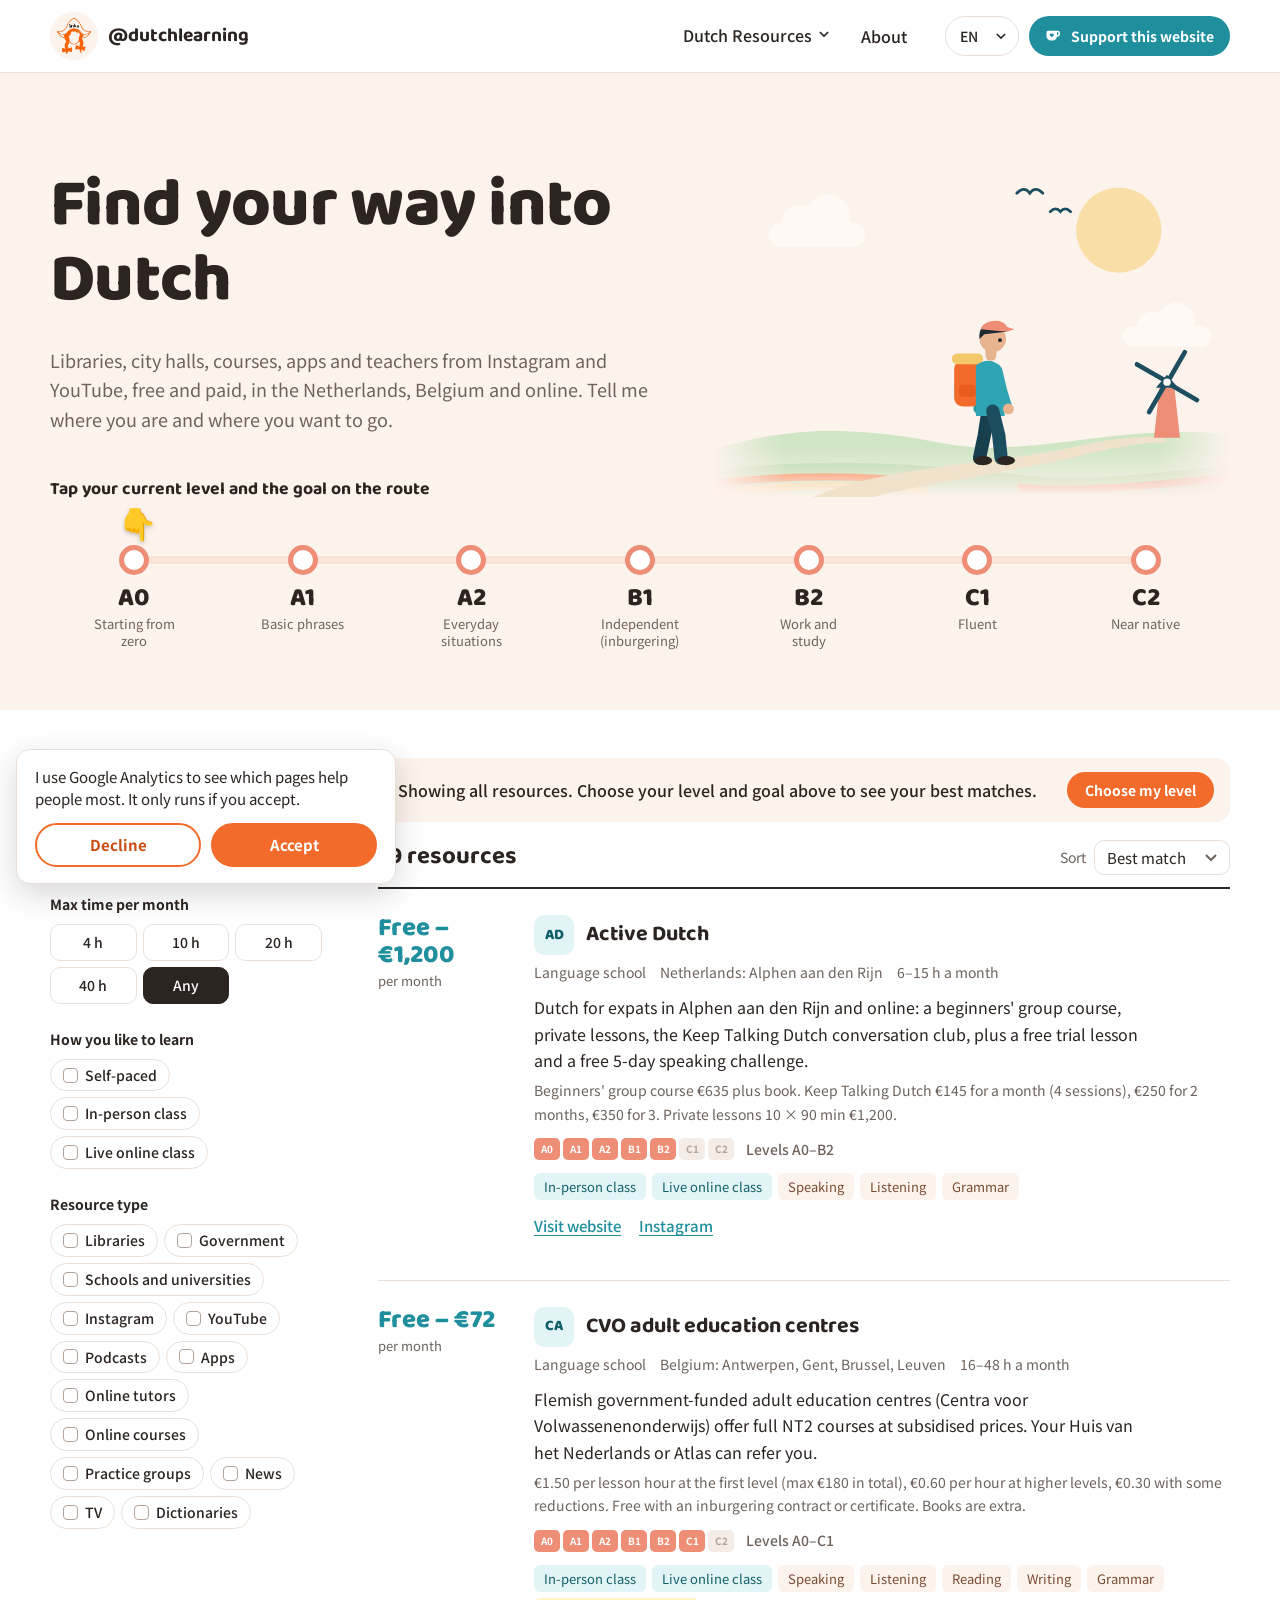
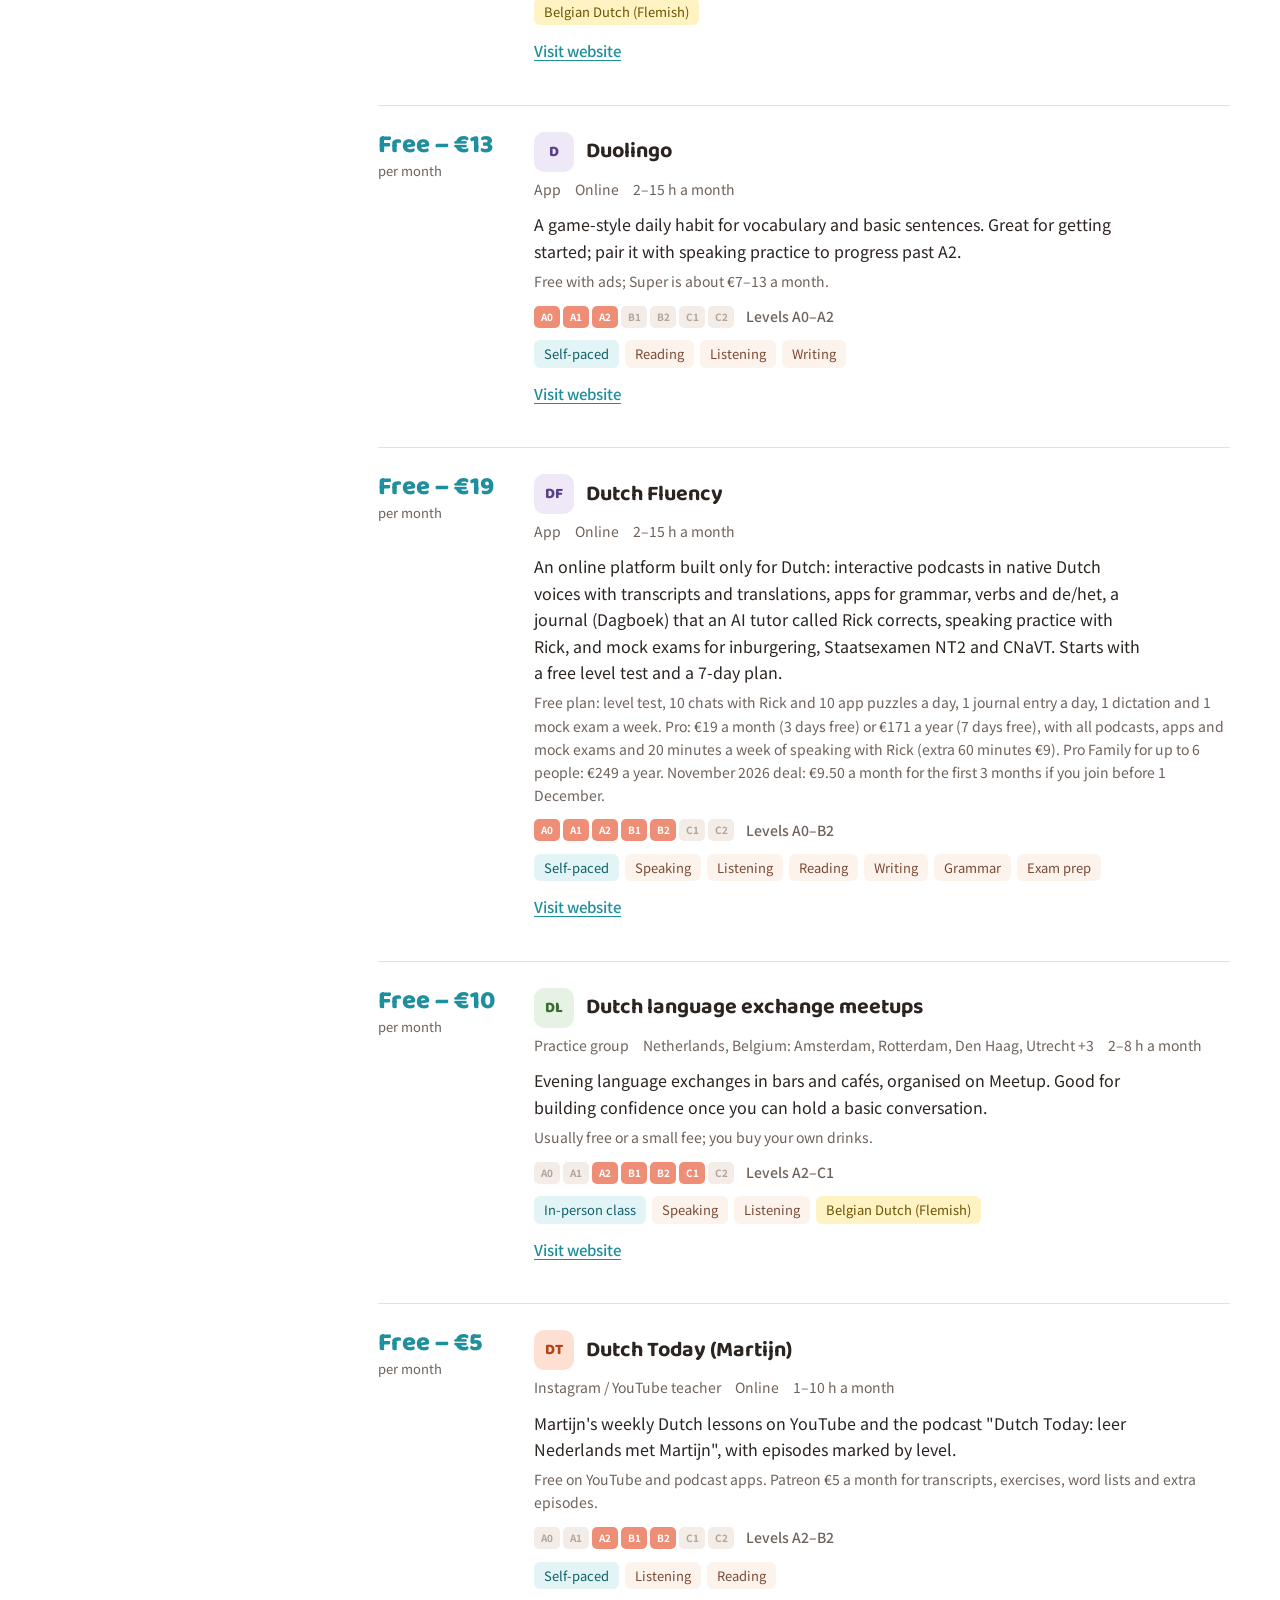
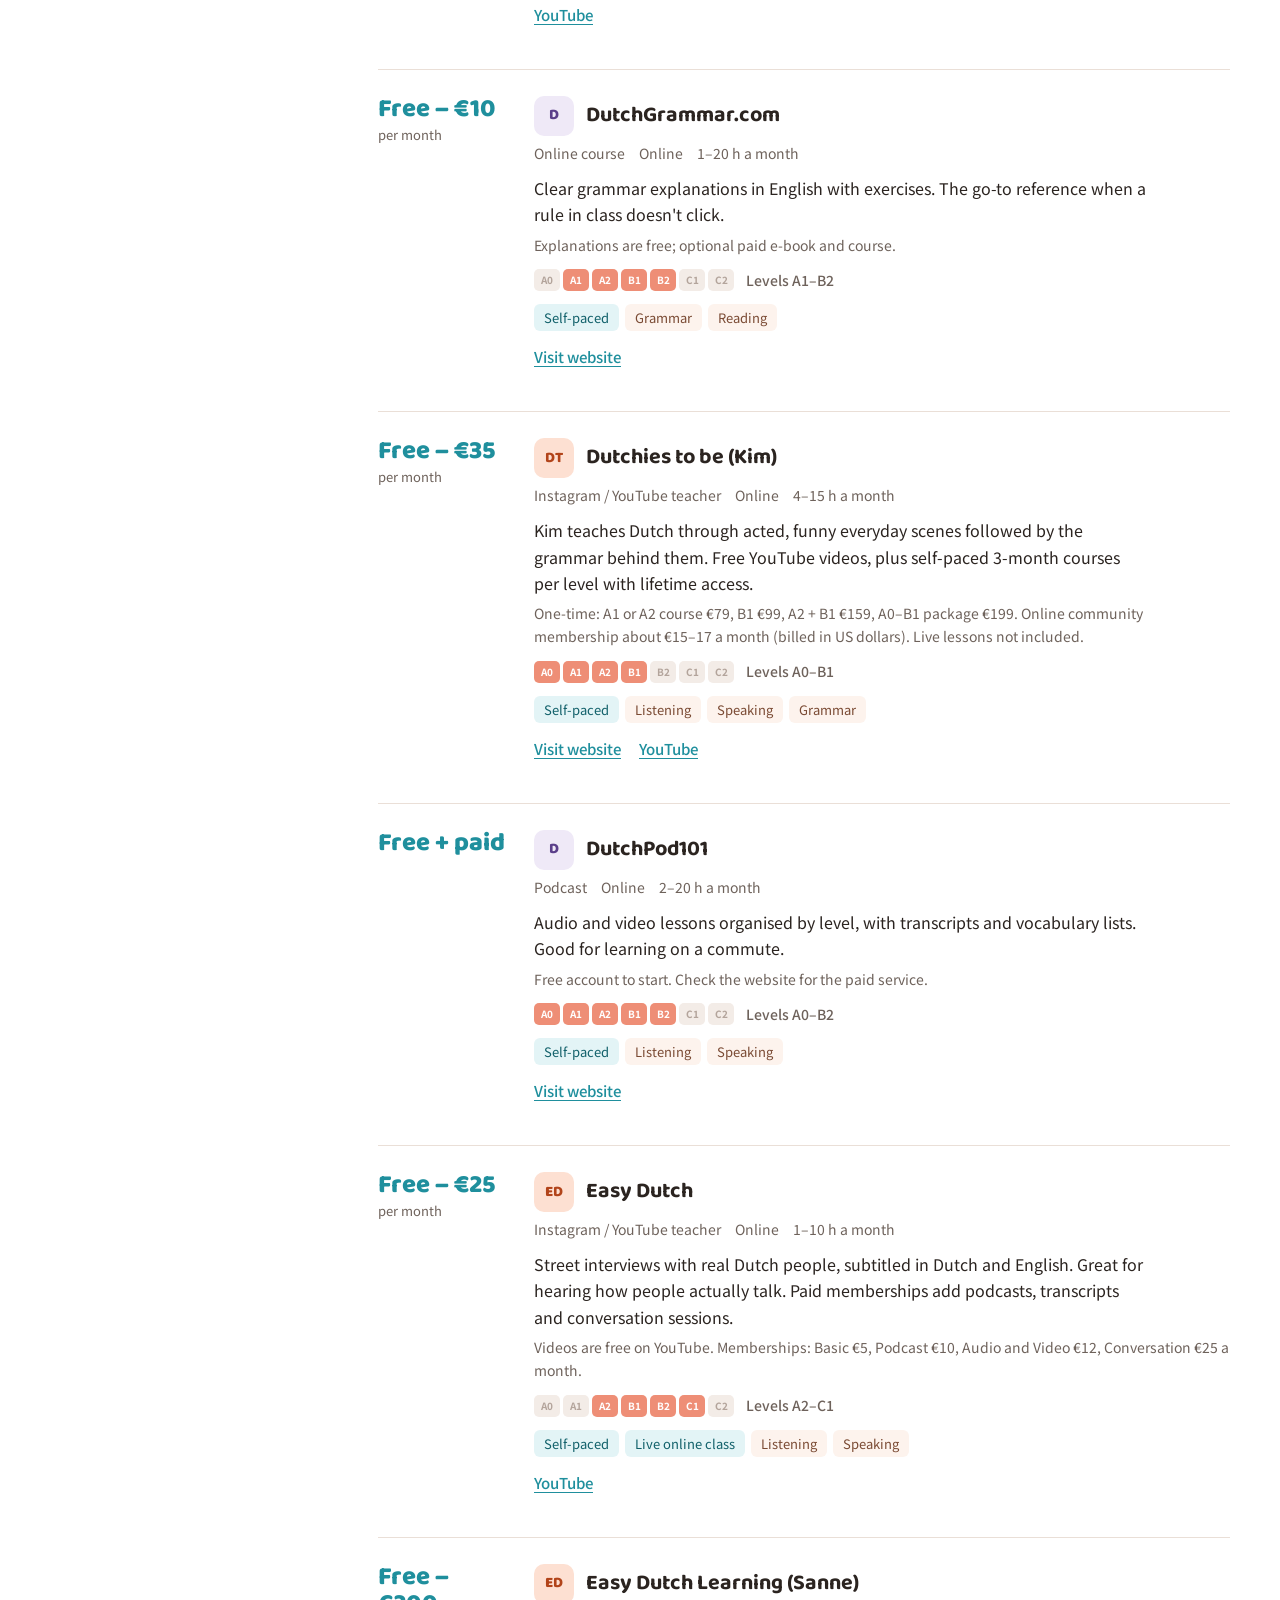
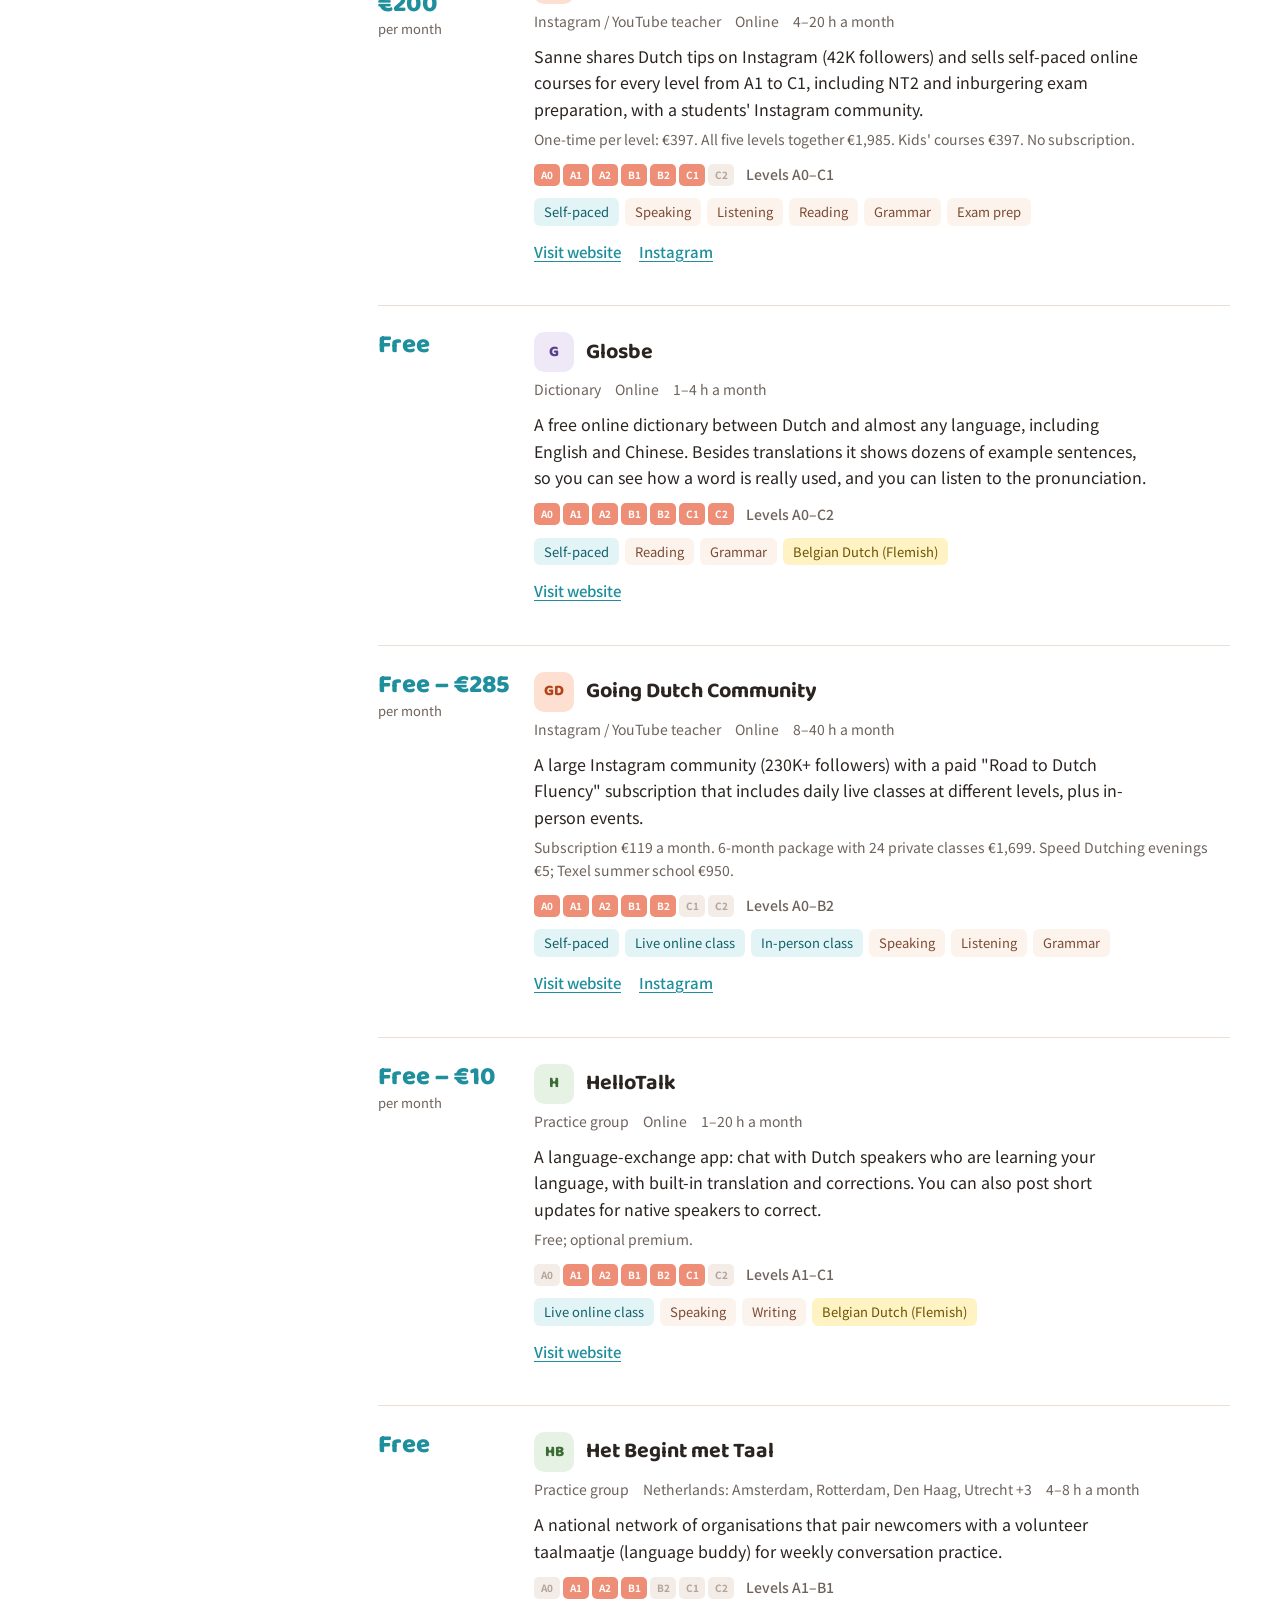
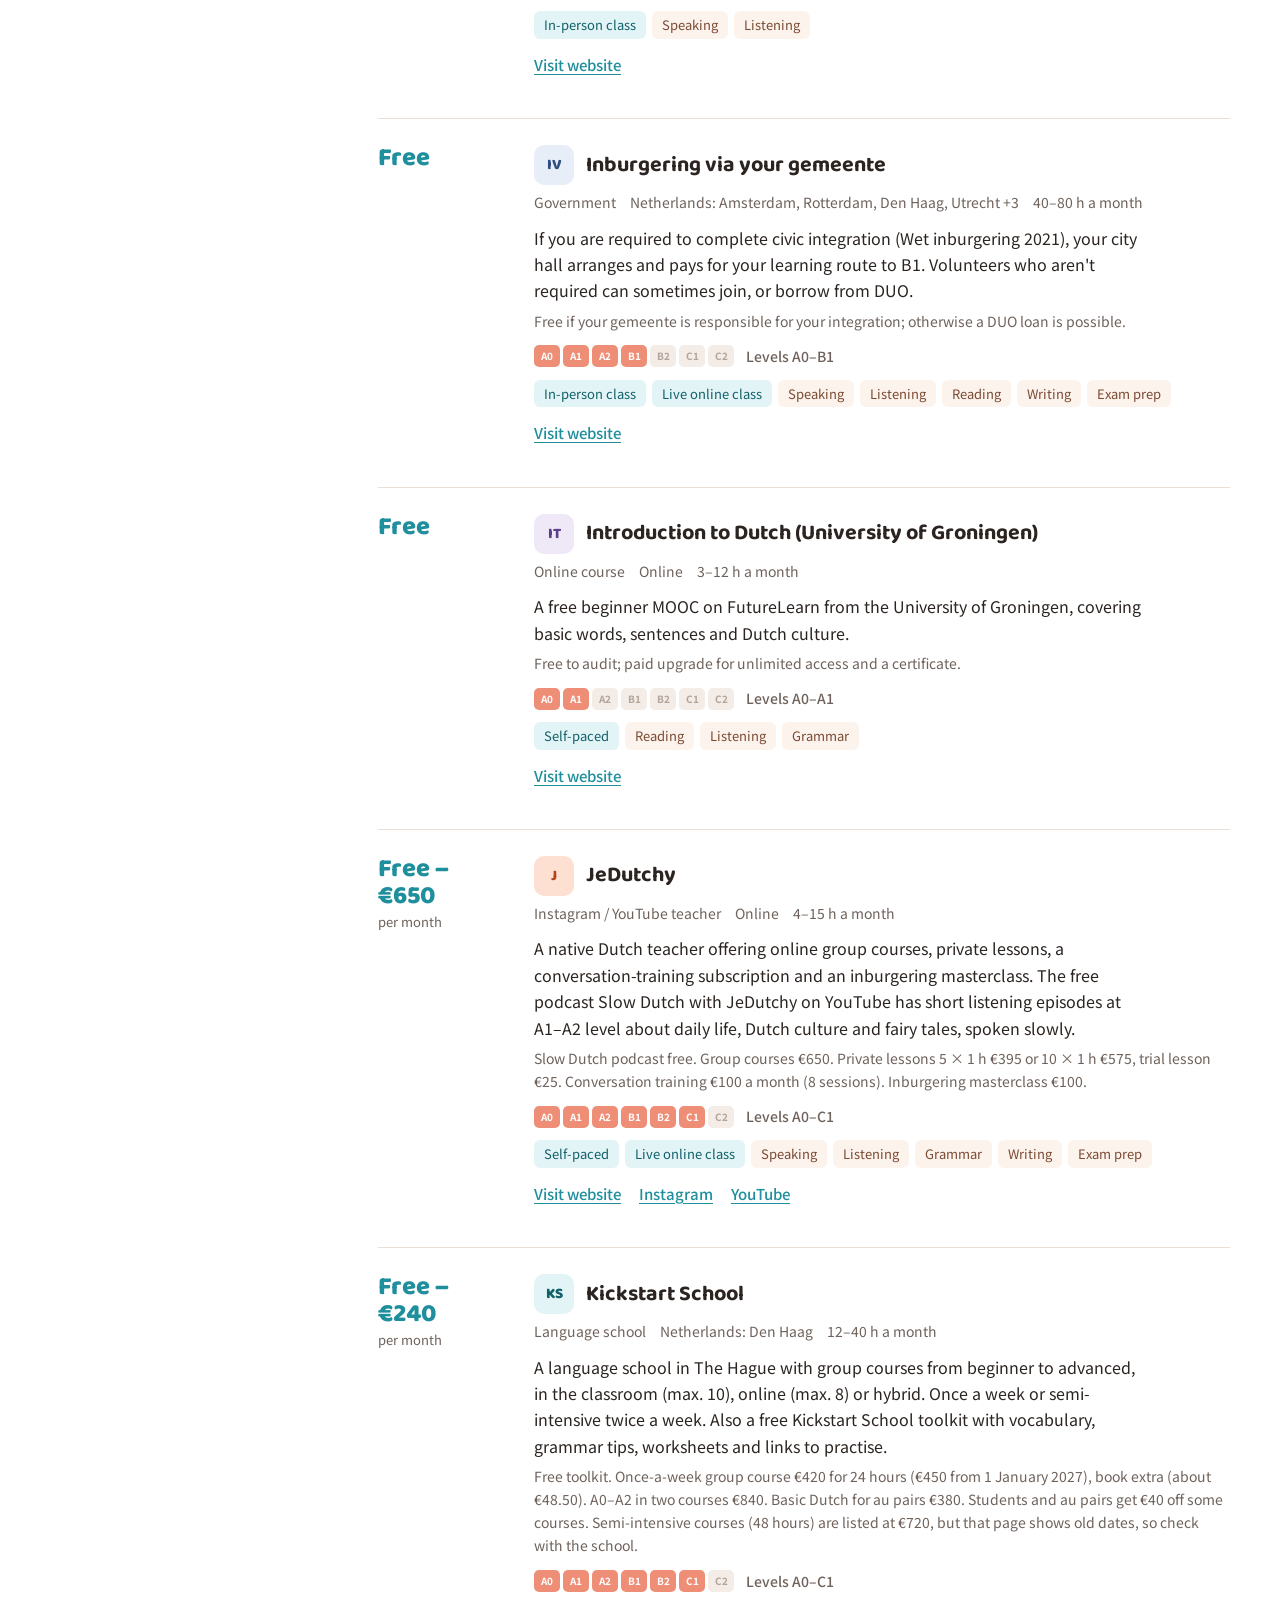
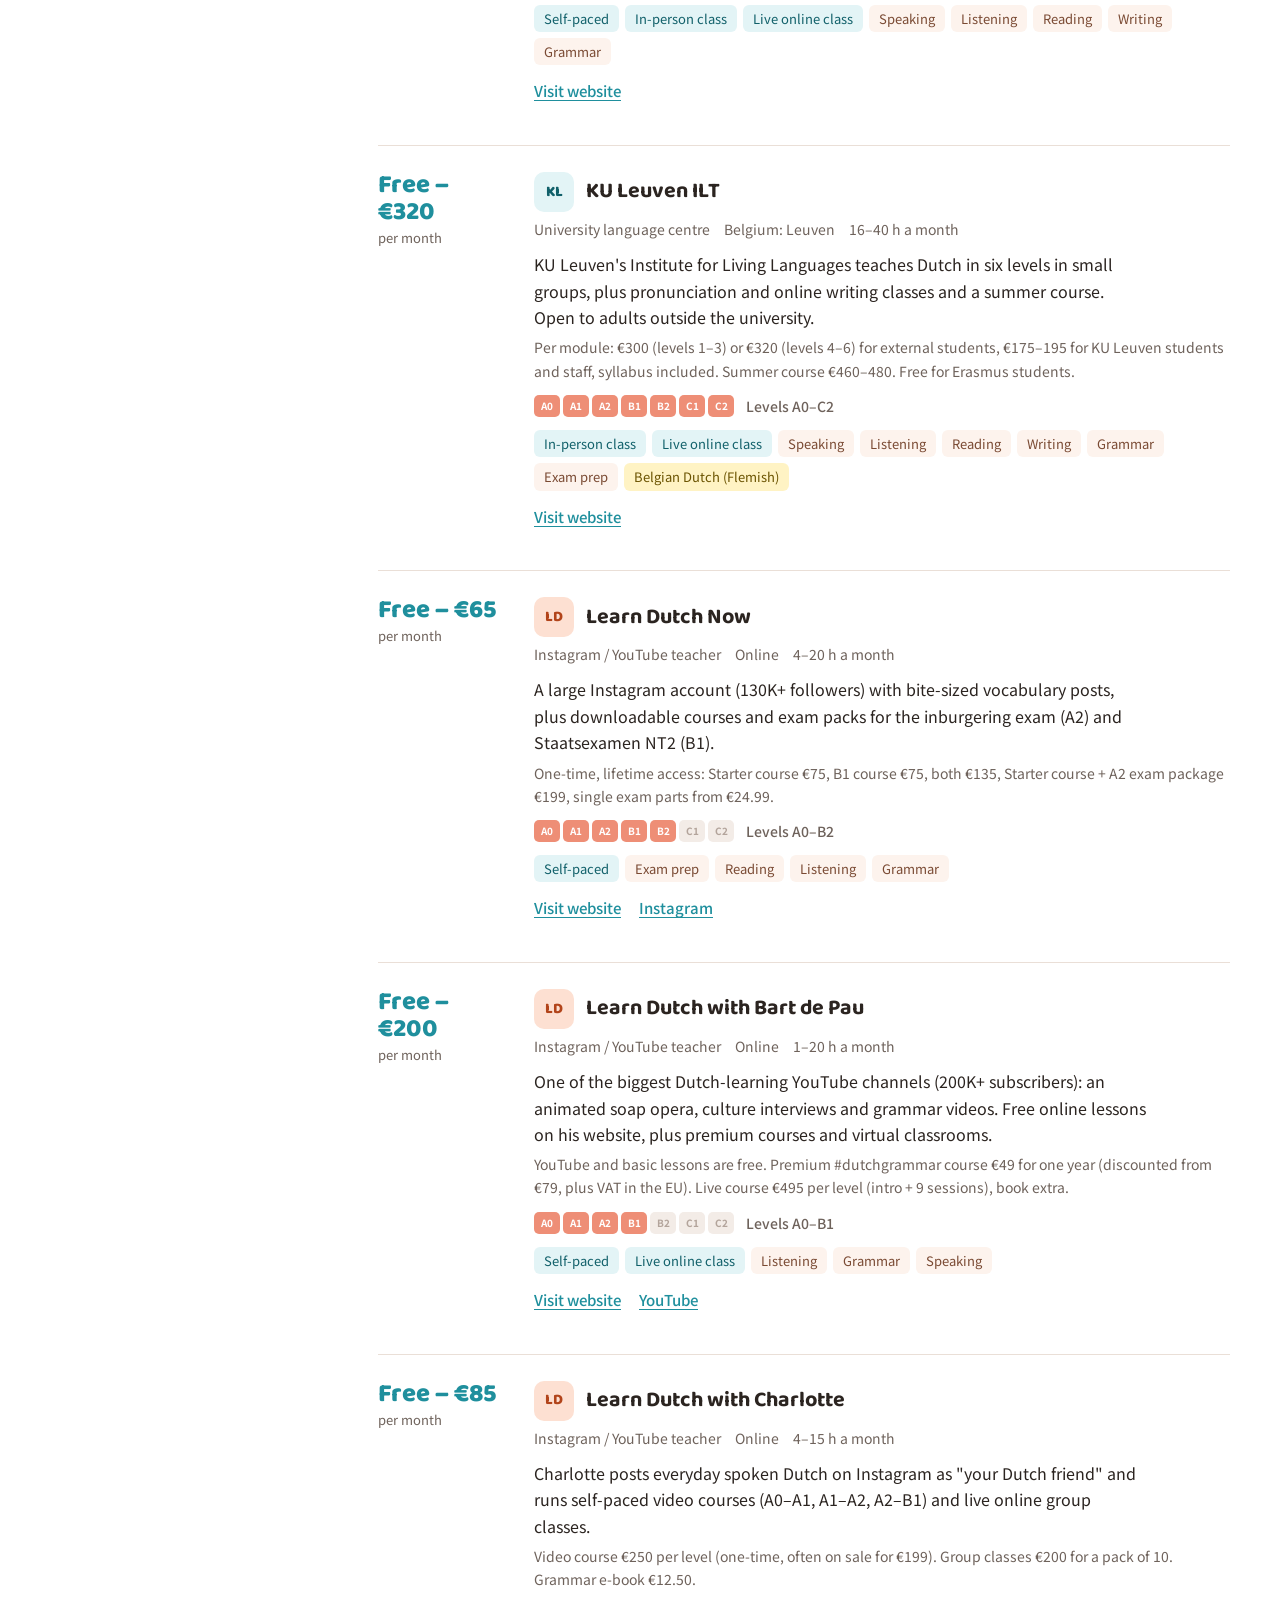
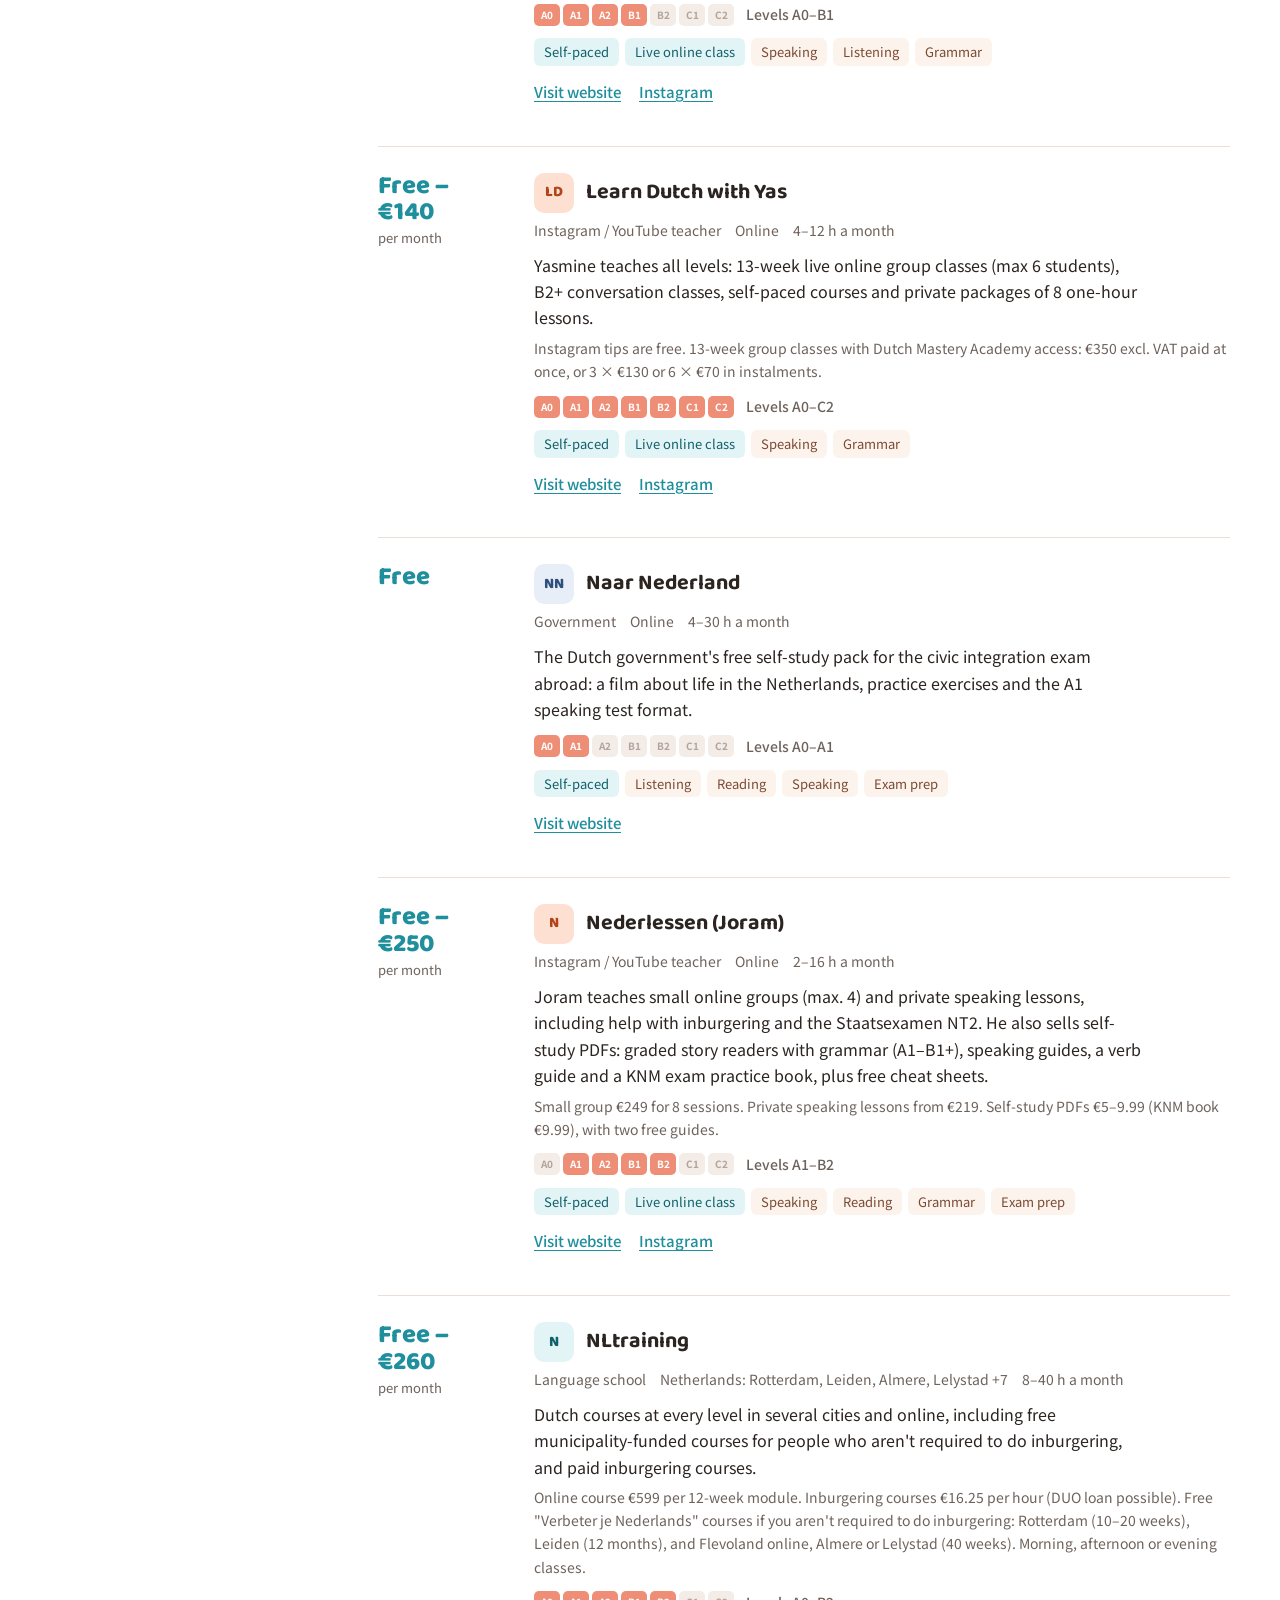
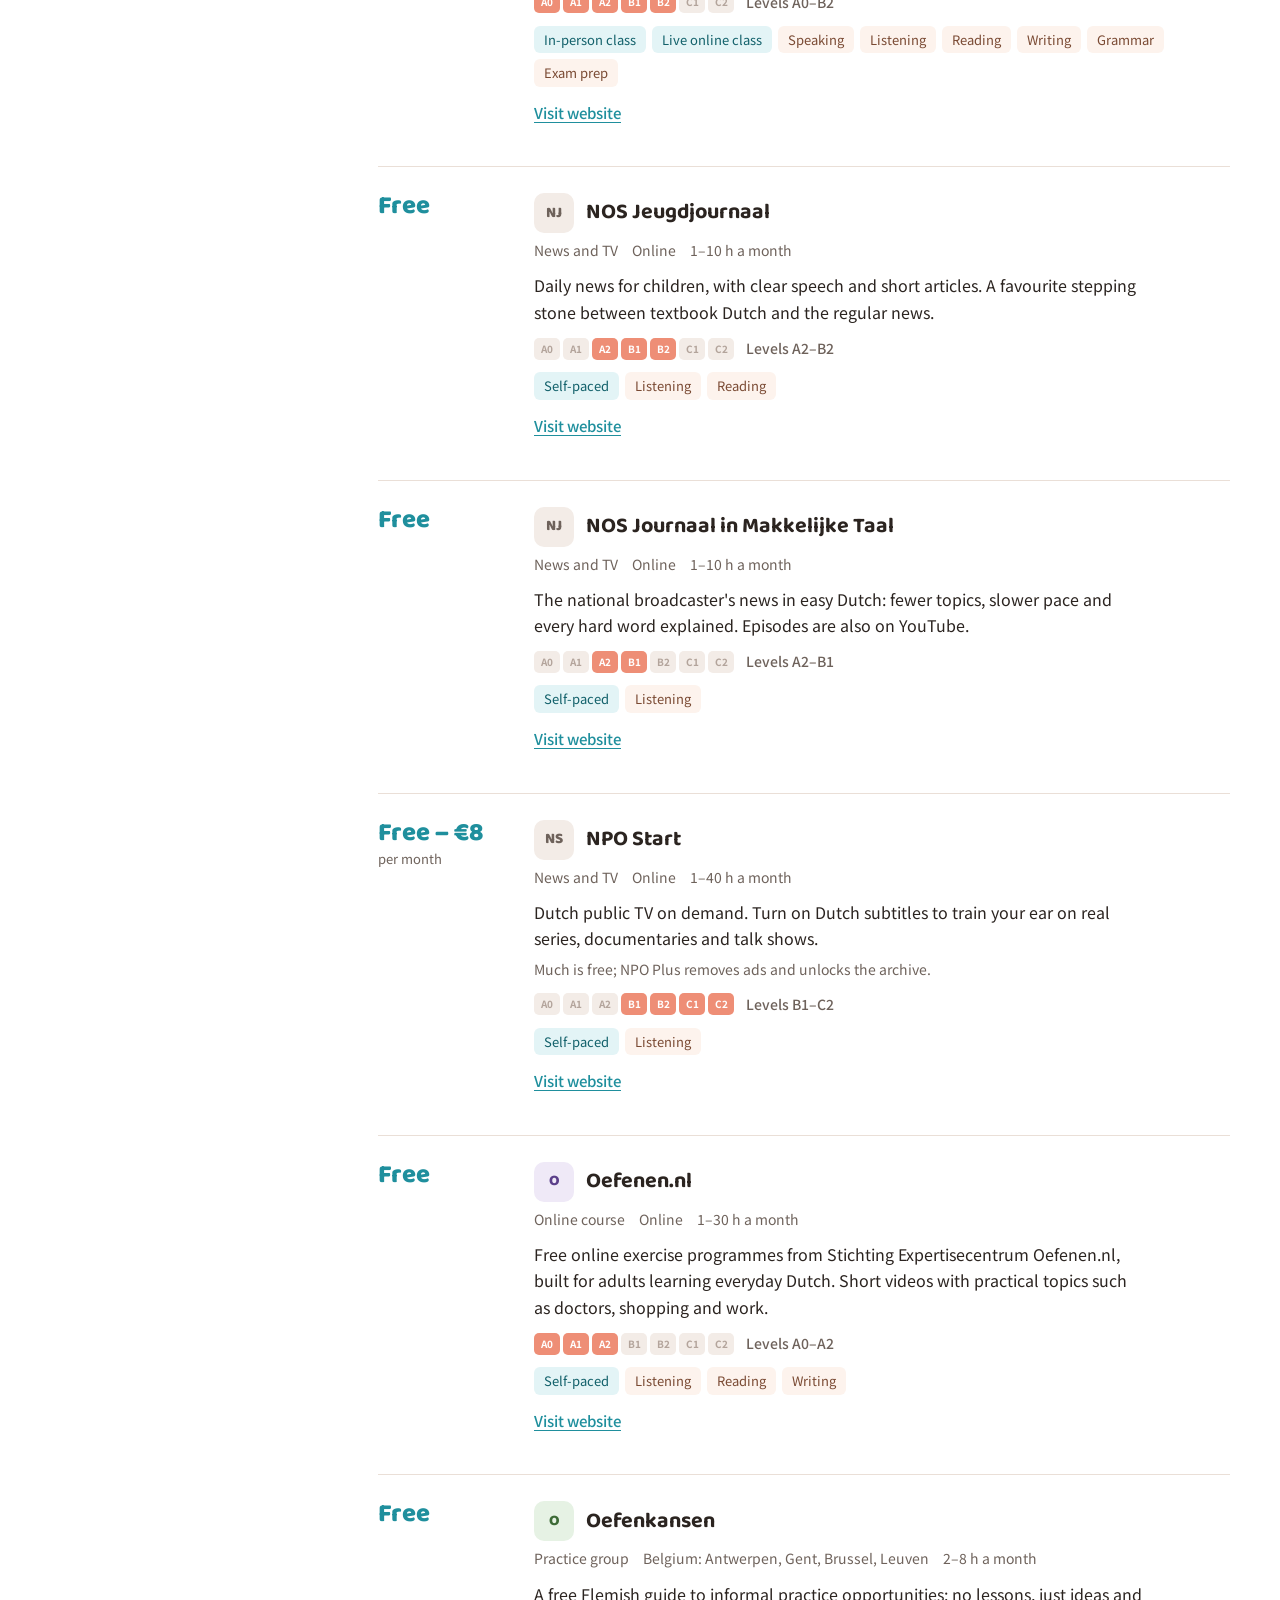
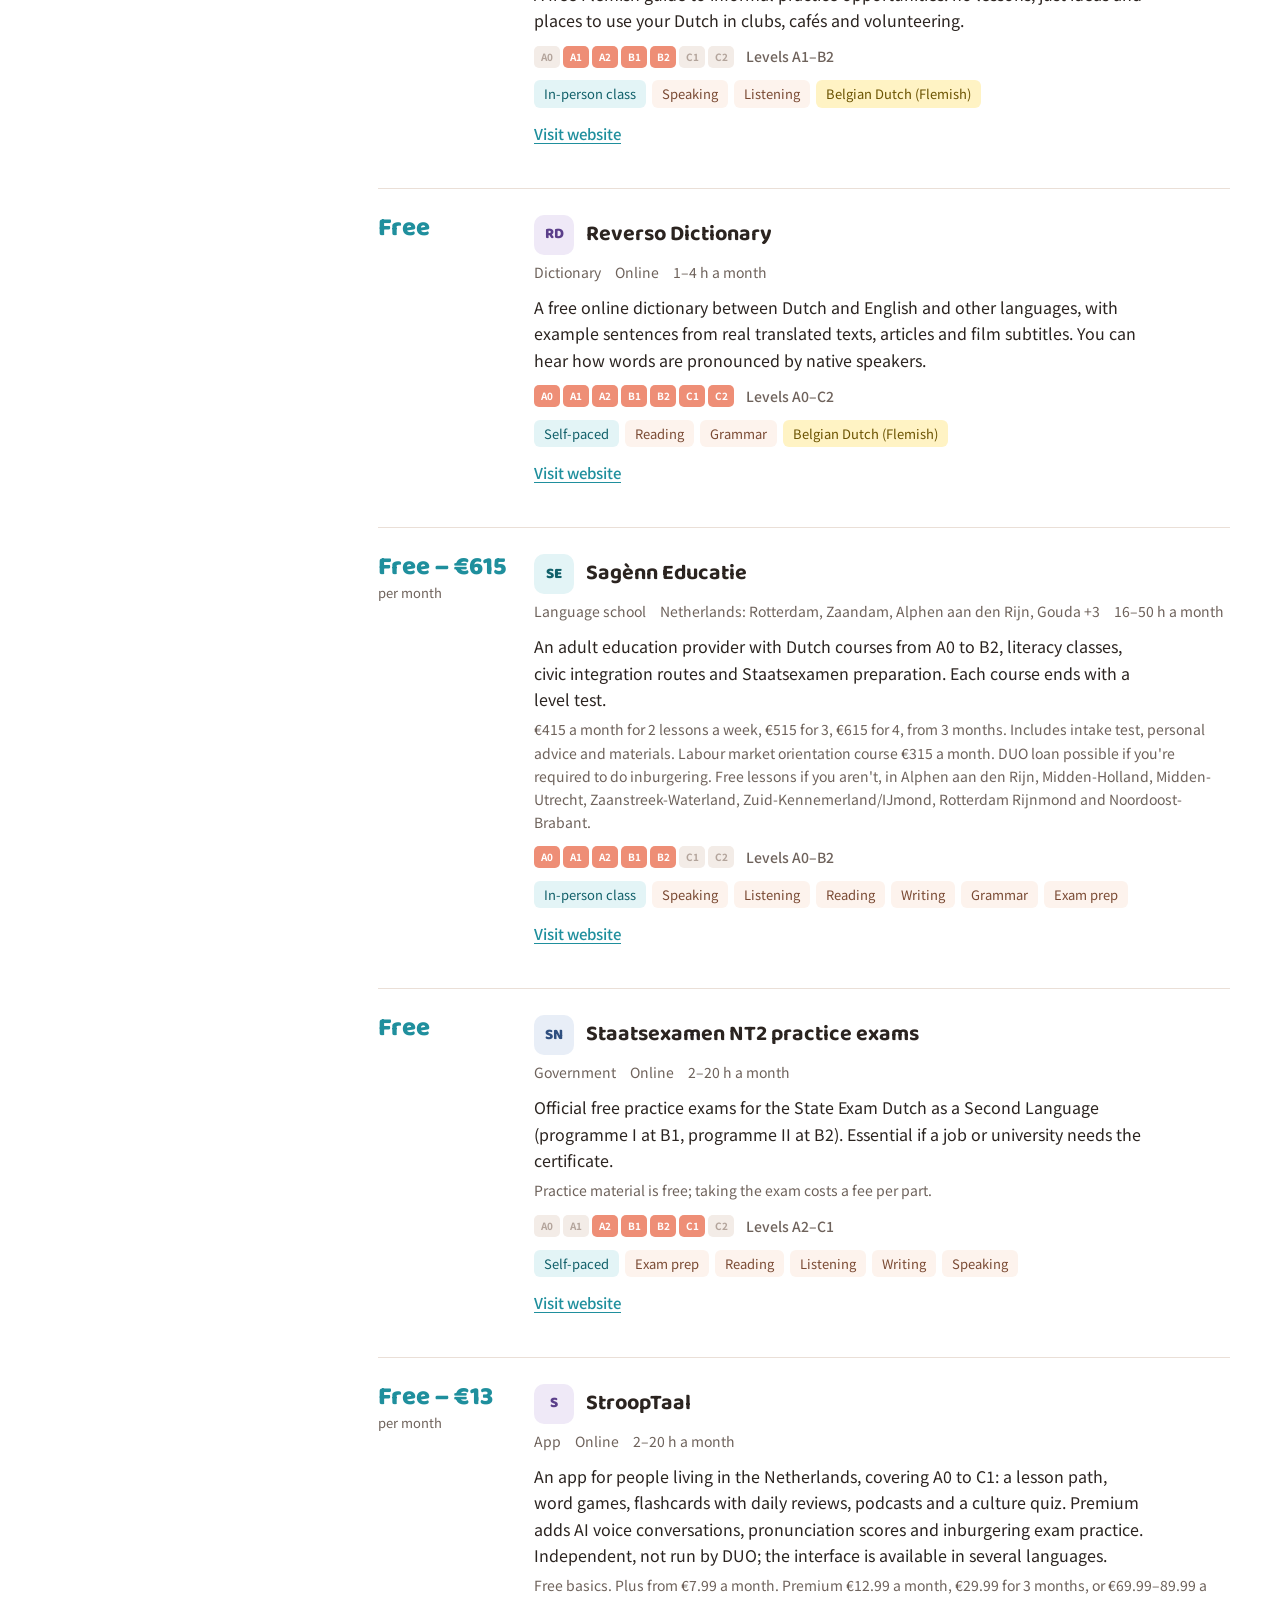
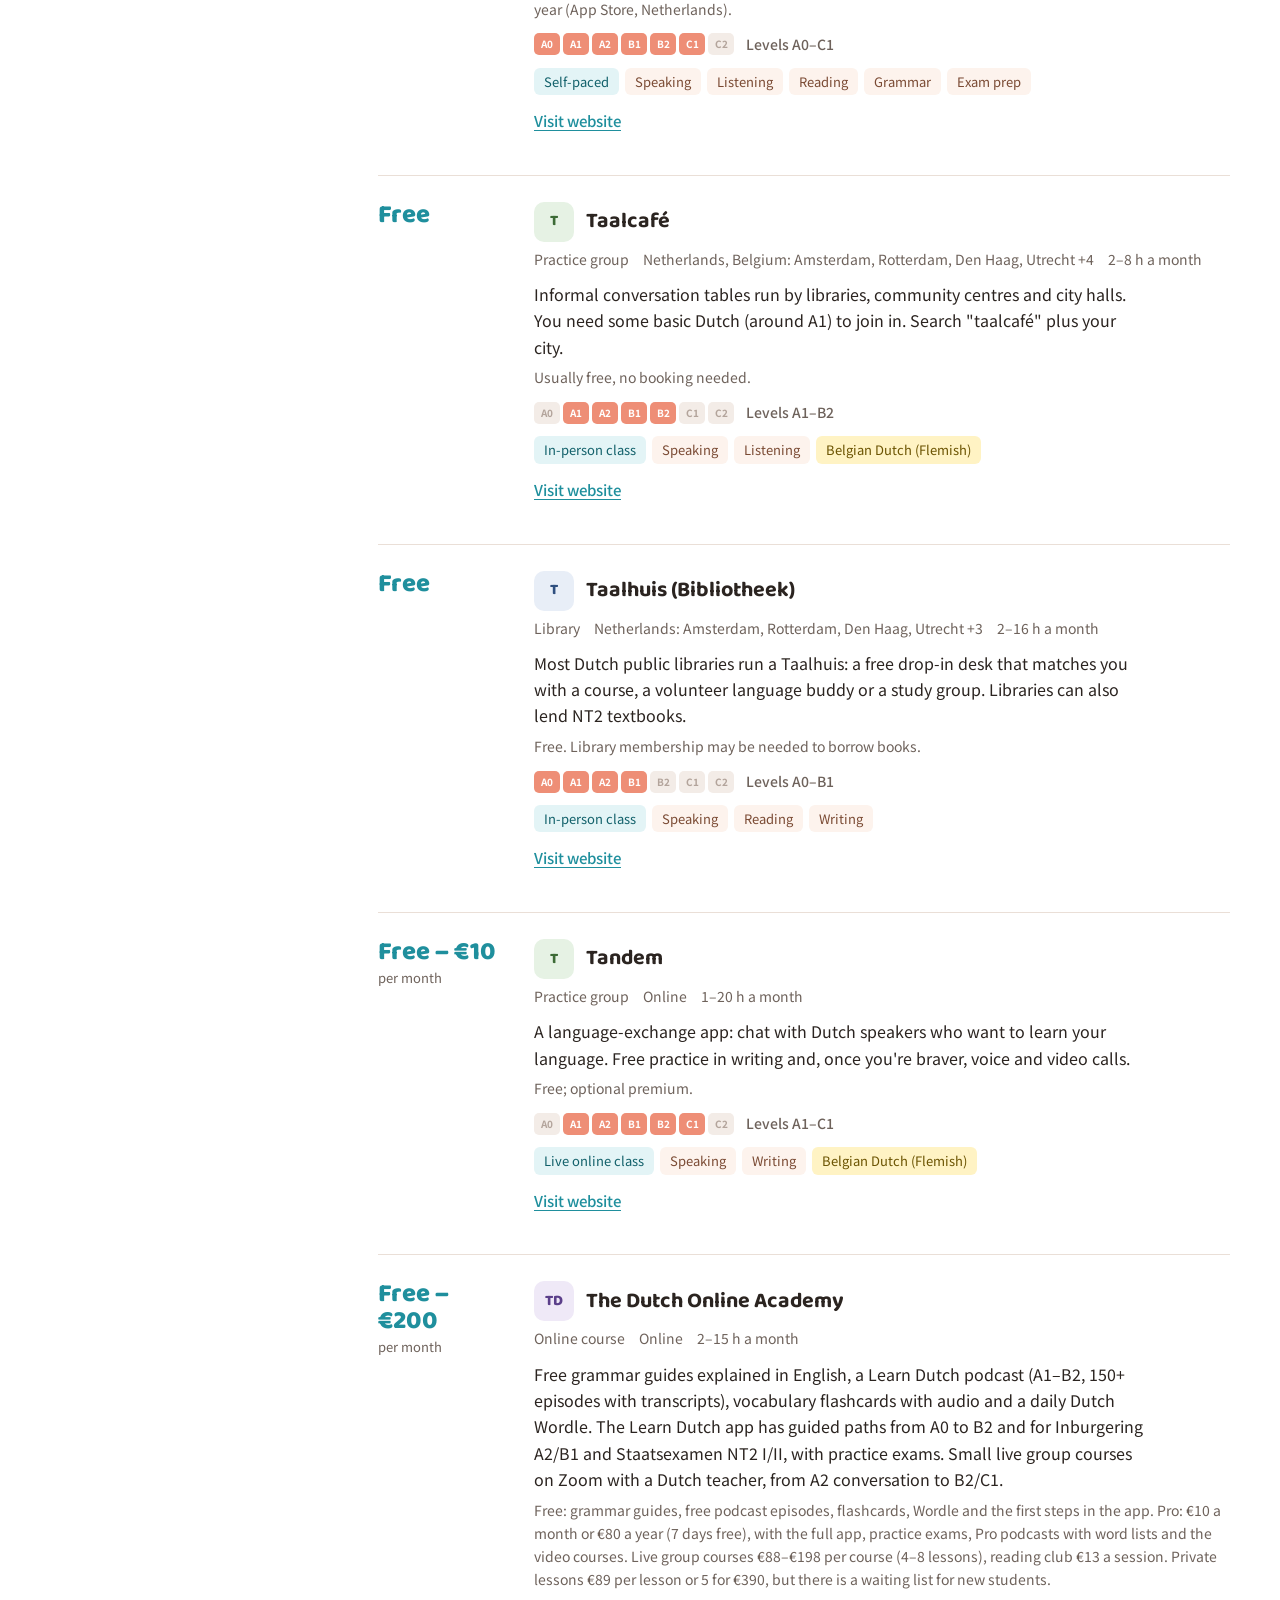
==== commit f1912bb0: "JeDutchy: native Dutch teacher, not certified; neutral wording Co-Authored-By: Claude Opus 5.5 <nore" ====
--- a/index.html
+++ b/index.html
@@ -25,7 +25,7 @@
   <meta property="og:image:height" content="630">
   <meta property="og:image:alt" content="A traveller with an orange backpack walking towards a Dutch windmill">
   <meta name="twitter:card" content="summary_large_image">
-  <script type="application/ld+json">{"@context":"https://schema.org","@graph":[{"@type":"WebSite","@id":"https://www.dutchlearningresources.com/#website","url":"https://www.dutchlearningresources.com/","name":"Dutch learning resources | @dutchlearning","inLanguage":["en","zh-Hant","nl"],"publisher":{"@id":"https://www.dutchlearningresources.com/#inka"}},{"@type":"Person","@id":"https://www.dutchlearningresources.com/#inka","name":"Inka","url":"https://www.instagram.com/dutchlearning/","sameAs":["https://www.instagram.com/dutchlearning/","https://www.inkadutchlife.com/"]},{"@type":"CollectionPage","@id":"https://www.dutchlearningresources.com/#page","url":"https://www.dutchlearningresources.com/","name":"Dutch learning resources | @dutchlearning","description":"Free and paid ways to learn Dutch in the Netherlands, Belgium and online, filtered by budget, level, time and the way you like to learn.","inLanguage":"en","isPartOf":{"@id":"https://www.dutchlearningresources.com/#website"},"author":{"@id":"https://www.dutchlearningresources.com/#inka"},"dateModified":"2026-11-02","mainEntity":{"@type":"ItemList","numberOfItems":79,"itemListElement":[{"@type":"ListItem","position":1,"name":"Taalhuis (Bibliotheek)","url":"https://www.bibliotheek.nl/","description":"Most Dutch public libraries run a Taalhuis: a free drop-in desk that matches you with a course, a volunteer language buddy or a study group. Libraries can also lend NT2 textbooks."},{"@type":"ListItem","position":2,"name":"Taalcafé","url":"https://rotterdamstyle.com/education/practise-dutch-at-the-taalcafe-in-rotterdam","description":"Informal conversation tables run by libraries, community centres and city halls. You need some basic Dutch (around A1) to join in. Search \"taalcafé\" plus your city."},{"@type":"ListItem","position":3,"name":"Inburgering via your gemeente","url":"https://www.inburgeren.nl/en/","description":"If you are required to complete civic integration (Wet inburgering 2021), your city hall arranges and pays for your learning route to B1. Volunteers who aren't required can sometimes join, or borrow from DUO."},{"@type":"ListItem","position":4,"name":"Naar Nederland","url":"https://www.naarnederland.nl/","description":"The Dutch government's free self-study pack for the civic integration exam abroad: a film about life in the Netherlands, practice exercises and the A1 speaking test format."},{"@type":"ListItem","position":5,"name":"Oefenen.nl","url":"https://oefenen.nl/","description":"Free online exercise programmes from Stichting Expertisecentrum Oefenen.nl, built for adults learning everyday Dutch. Short videos with practical topics such as doctors, shopping and work."},{"@type":"ListItem","position":6,"name":"Het Begint met Taal","url":"https://hetbegintmettaal.nl/","description":"A national network of organisations that pair newcomers with a volunteer taalmaatje (language buddy) for weekly conversation practice."},{"@type":"ListItem","position":7,"name":"NOS Journaal in Makkelijke Taal","url":"https://nos.nl/l/2536458","description":"The national broadcaster's news in easy Dutch: fewer topics, slower pace and every hard word explained. Episodes are also on YouTube."},{"@type":"ListItem","position":8,"name":"NOS Jeugdjournaal","url":"https://jeugdjournaal.nl/","description":"Daily news for children, with clear speech and short articles. A favourite stepping stone between textbook Dutch and the regular news."},{"@type":"ListItem","position":9,"name":"NPO Start","url":"https://npo.nl/start","description":"Dutch public TV on demand. Turn on Dutch subtitles to train your ear on real series, documentaries and talk shows."},{"@type":"ListItem","position":10,"name":"VRT MAX","url":"https://www.vrt.be/vrtmax/","description":"Flemish public TV on demand: series, documentaries, news and kids' shows in Belgian Dutch. Turn on Dutch subtitles with the CC button to train your ear."},{"@type":"ListItem","position":11,"name":"Wablieft","url":"https://wablieft.be/nl/abonnement","description":"A Flemish newspaper written in clear, simple Dutch. Good weekly reading practice if you live in Belgium or want Flemish vocabulary."},{"@type":"ListItem","position":12,"name":"Huis van het Nederlands Brussel","url":"https://www.huisnederlandsbrussel.be/","description":"Free advice and a placement test, then they point you to the right course in Brussels, free or paid, in person or online. They also list practice activities like theatre and conversation groups."},{"@type":"ListItem","position":13,"name":"Atlas Antwerpen","url":"https://www.atlas-antwerpen.be/","description":"Antwerp's integration and Dutch-learning centre. Book an intake to get matched with a course and practice opportunities in the city."},{"@type":"ListItem","position":14,"name":"CVO adult education centres","url":"https://www.vlaanderen.be/onderwijs-en-vorming/school-en-studiekosten/kosten-volwassenenonderwijs","description":"Flemish government-funded adult education centres (Centra voor Volwassenenonderwijs) offer full NT2 courses at subsidised prices. Your Huis van het Nederlands or Atlas can refer you."},{"@type":"ListItem","position":15,"name":"VDAB Nederlands leren","url":"https://www.vdab.be/anderstalig/nederlands","description":"The Flemish employment service offers free Dutch courses for jobseekers, including a track for highly educated newcomers (Hogerop NT2)."},{"@type":"ListItem","position":16,"name":"Oefenkansen","url":"https://www.oefenkansen.be/","description":"A free Flemish guide to informal practice opportunities: no lessons, just ideas and places to use your Dutch in clubs, cafés and volunteering."},{"@type":"ListItem","position":17,"name":"Volksuniversiteit","url":"https://www.volksuniversiteit.nl/","description":"Affordable evening group courses run by local non-profits in most Dutch cities. Prices and schedules differ per city."},{"@type":"ListItem","position":18,"name":"UvA Talen","url":"https://www.uvatalen.nl/nederlands","description":"The University of Amsterdam's language centre, open to everyone. Courses from beginner to B2, e-learning, writing and fluency courses, and Staatsexamen preparation."},{"@type":"ListItem","position":19,"name":"Babel (Utrecht)","url":"https://www.babel.nl/cursus/","description":"A language school in Utrecht with Dutch courses from beginner to C1, in the classroom or a virtual classroom, plus conversation courses, e-learning and Staatsexamen training."},{"@type":"ListItem","position":20,"name":"EUR Language & Training Centre","url":"https://www.eur.nl/onderwijs/taal-trainingscentrum/nederlands/nederlands-a1-beginners","description":"Erasmus University Rotterdam's Dutch courses, open to all. International EUR students pay a heavily reduced fee once per level."},{"@type":"ListItem","position":21,"name":"In'to Languages (Wageningen)","url":"https://www.wur.nl/nl/onderwijs/into-languages","description":"Wageningen University's language centre, including social Dutch courses and intensive summer courses."},{"@type":"ListItem","position":22,"name":"KU Leuven ILT","url":"https://ilt.kuleuven.be/cursus/nt2_prijs_voorwaarden.php","description":"KU Leuven's Institute for Living Languages teaches Dutch in six levels in small groups, plus pronunciation and online writing classes and a summer course. Open to adults outside the university."},{"@type":"ListItem","position":23,"name":"UCT Gent","url":"https://www.uct.ugent.be/en","description":"Ghent University's language centre teaches Dutch from level 1 (A1) to level 6 (C1), as intensive day courses or evening courses, open to residents as well as students."},{"@type":"ListItem","position":24,"name":"Linguapolis (University of Antwerp)","url":"https://www.uantwerpen.be/en/centres/linguapolis/language-courses/languages/dutch/tariffs-and-subsidies2/","description":"The University of Antwerp's language institute, with Dutch courses for students, expats and professionals, plus a one-year academic Dutch programme."},{"@type":"ListItem","position":25,"name":"Regina Coeli","url":"https://www.reginacoeli.com/language-courses/fees.html","description":"A well-known residential language institute in Vught: full-immersion training, mostly one-to-one, often paid for by employers. Also runs small evening groups at High Tech Campus Eindhoven."},{"@type":"ListItem","position":26,"name":"Direct Dutch Institute","url":"https://directdutch.com/courses/","description":"A private language school in The Hague for expats, with in-person and online group courses from A0 to B2, a B1+ writing course and two-week intensives."},{"@type":"ListItem","position":27,"name":"Koentact","url":"https://koentact.nl/","description":"An Amsterdam language school with small group courses (5–12 students), a conversation course and one-week intensives (max 6 students)."},{"@type":"ListItem","position":28,"name":"Introduction to Dutch (University of Groningen)","url":"https://www.futurelearn.com/courses/dutch","description":"A free beginner MOOC on FutureLearn from the University of Groningen, covering basic words, sentences and Dutch culture."},{"@type":"ListItem","position":29,"name":"TU Delft Dutch courses","url":"https://www.tudelft.nl/tbm/itav/onderwijs/nederlands-nt2/nederlandse-cursussen","description":"TU Delft's language centre runs Dutch courses from beginner to advanced, a summer school, NT2 State Exam preparation and a free online beginners course. Open to non-students too."},{"@type":"ListItem","position":30,"name":"Staatsexamen NT2 practice exams","url":"https://www.staatsexamensnt2.nl/","description":"Official free practice exams for the State Exam Dutch as a Second Language (programme I at B1, programme II at B2). Essential if a job or university needs the certificate."},{"@type":"ListItem","position":31,"name":"DutchGrammar.com","url":"https://www.dutchgrammar.com/","description":"Clear grammar explanations in English with exercises. The go-to reference when a rule in class doesn't click."},{"@type":"ListItem","position":32,"name":"Duolingo","url":"https://www.duolingo.com/course/nl/en/Learn-Dutch","description":"A game-style daily habit for vocabulary and basic sentences. Great for getting started; pair it with speaking practice to progress past A2."},{"@type":"ListItem","position":33,"name":"Babbel","url":"https://www.babbel.com/learn-dutch","description":"Short structured lessons with dialogues and grammar tips, taught from English. More grammar than Duolingo."},{"@type":"ListItem","position":34,"name":"DutchPod101","url":"https://www.dutchpod101.com/","description":"Audio and video lessons organised by level, with transcripts and vocabulary lists. Good for learning on a commute."},{"@type":"ListItem","position":35,"name":"italki","url":"https://www.italki.com/en/teachers/dutch","description":"Book one-to-one video lessons with Dutch and Flemish tutors. Filter by price and specialty, such as inburgering or Staatsexamen prep."},{"@type":"ListItem","position":36,"name":"Preply","url":"https://preply.com/en/online/dutch-tutors","description":"Another large tutor marketplace with many Dutch teachers. Trial lessons are discounted, so it's easy to try a few teachers."},{"@type":"ListItem","position":37,"name":"Tandem","url":"https://tandem.net/language-exchange/netherlands","description":"A language-exchange app: chat with Dutch speakers who want to learn your language. Free practice in writing and, once you're braver, voice and video calls."},{"@type":"ListItem","position":38,"name":"HelloTalk","url":"https://www.hellotalk.com/en/learn/dutch","description":"A language-exchange app: chat with Dutch speakers who are learning your language, with built-in translation and corrections. You can also post short updates for native speakers to correct."},{"@type":"ListItem","position":39,"name":"Dutch language exchange meetups","url":"https://www.meetup.com/topics/dutch-language/","description":"Evening language exchanges in bars and cafés, organised on Meetup. Good for building confidence once you can hold a basic conversation."},{"@type":"ListItem","position":40,"name":"Learn Dutch with Bart de Pau","url":"https://www.learndutch.org/","description":"One of the biggest Dutch-learning YouTube channels (200K+ subscribers): an animated soap opera, culture interviews and grammar videos. Free online lessons on his website, plus premium courses and virtual classrooms."},{"@type":"ListItem","position":41,"name":"Dutchies to be (Kim)","url":"https://www.learndutchwithkim.com/course/courses","description":"Kim teaches Dutch through acted, funny everyday scenes followed by the grammar behind them. Free YouTube videos, plus self-paced 3-month courses per level with lifetime access."},{"@type":"ListItem","position":42,"name":"Easy Dutch","url":"https://www.youtube.com/@EasyDutch","description":"Street interviews with real Dutch people, subtitled in Dutch and English. Great for hearing how people actually talk. Paid memberships add podcasts, transcripts and conversation sessions."},{"@type":"ListItem","position":43,"name":"Learn Dutch Now","url":"https://learndutchnow.shop/","description":"A large Instagram account (130K+ followers) with bite-sized vocabulary posts, plus downloadable courses and exam packs for the inburgering exam (A2) and Staatsexamen NT2 (B1)."},{"@type":"ListItem","position":44,"name":"Learn Dutch with Yas","url":"https://learndutchwithyas.com/learn-dutch/dutch-mastery-group-classes","description":"Yasmine teaches all levels: 13-week live online group classes (max 6 students), B2+ conversation classes, self-paced courses and private packages of 8 one-hour lessons."},{"@type":"ListItem","position":45,"name":"Learn Dutch with Charlotte","url":"https://yourdutchfriend.org/","description":"Charlotte posts everyday spoken Dutch on Instagram as \"your Dutch friend\" and runs self-paced video courses (A0–A1, A1–A2, A2–B1) and live online group classes."},{"@type":"ListItem","position":46,"name":"Going Dutch Community","url":"https://www.goingdutchcommunity.com/store","description":"A large Instagram community (230K+ followers) with a paid \"Road to Dutch Fluency\" subscription that includes daily live classes at different levels, plus in-person events."},{"@type":"ListItem","position":47,"name":"ABC Dutch","url":"https://www.abcdutch.com/","description":"A language school in The Hague and Rotterdam with evening and day group courses, intensive weeks, summer courses and civic integration exam preparation. Private lessons in person or on Zoom."},{"@type":"ListItem","position":48,"name":"Sagènn Educatie","url":"https://www.sagenn.nl/educatie","description":"An adult education provider with Dutch courses from A0 to B2, literacy classes, civic integration routes and Staatsexamen preparation. Each course ends with a level test."},{"@type":"ListItem","position":49,"name":"NLtraining","url":"https://www.nltraining.nl/cursussen","description":"Dutch courses at every level in several cities and online, including free municipality-funded courses for people who aren't required to do inburgering, and paid inburgering courses."},{"@type":"ListItem","position":50,"name":"Dutch Approach","url":"https://dutch-approach.nl/netherlands/","description":"Small-group Dutch courses from beginner to B2, online and in classrooms in Amsterdam, Eindhoven, Taipei and Tainan: 10 weekly 2-hour classes per level, plus CNaVT exam preparation. Teaching in English and Mandarin, a good fit for learners from Taiwan."},{"@type":"ListItem","position":51,"name":"Learn with Lucas","url":"https://learnwithlucas.com/nl/","description":"Lucas runs online Dutch courses, a live supported-speaking café in the evenings and private lessons for speaking, grammar or the inburgering exam. Free videos on YouTube."},{"@type":"ListItem","position":52,"name":"Vivo Dutch (Vivian)","url":"https://www.vivodutch.com/","description":"Vivian, a certified teacher since 2015 and former inburgering exam assessor, shares free lessons on Instagram (60K followers) and YouTube and runs 10-week online courses for A1, A2 and B1."},{"@type":"ListItem","position":53,"name":"JeDutchy","url":"https://jedutchy.com/","description":"A certified Dutch teacher offering online group courses, private lessons, a conversation-training subscription and an inburgering masterclass. Her free podcast Slow Dutch with JeDutchy on YouTube has short listening episodes at A1–A2 level about daily life, Dutch culture and fairy tales, spoken slowly."},{"@type":"ListItem","position":54,"name":"Dutch Speaking Academy","url":"https://dutchspeakingacademy.nl/","description":"Speaking-focused video courses (beginners, inburgering A2, grammar, Dutch for parents, Dutch for social life), group conversation programmes and 1:1 coaching."},{"@type":"ListItem","position":55,"name":"Easy Dutch Learning (Sanne)","url":"https://easydutchlearning.nl/","description":"Sanne shares Dutch tips on Instagram (42K followers) and sells self-paced online courses for every level from A1 to C1, including NT2 and inburgering exam preparation, with a students' Instagram community."},{"@type":"ListItem","position":56,"name":"Hart voor Nederlands","url":"https://hartvoornederlands.com/","description":"A Dutch teacher offering private and duo lessons, B2 group courses, an online book club, conversation clubs and a podcast."},{"@type":"ListItem","position":57,"name":"SociaTaal","url":"https://www.sociataal.com/","description":"Interactive online group courses in small groups (4–6 students, two 2-hour live classes a week for 6 weeks), flexible courses and self-study grammar and vocabulary courses."},{"@type":"ListItem","position":58,"name":"Your Dutch Teacher (Emeraude)","url":"https://yourdutchteacher.nl/","description":"Emeraude has taught Dutch since 2009. Small online groups of 3–6 students meet twice a week for 1.5 hours, one level in 4 weeks. Tailor-made private classes too."},{"@type":"ListItem","position":59,"name":"Active Dutch","url":"https://activedutch.nl/","description":"Dutch for expats in Alphen aan den Rijn and online: a beginners' group course, private lessons, the Keep Talking Dutch conversation club, plus a free trial lesson and a free 5-day speaking challenge."},{"@type":"ListItem","position":60,"name":"Dutch Today (Martijn)","url":"https://www.youtube.com/@dutchtoday","description":"Martijn's weekly Dutch lessons on YouTube and the podcast \"Dutch Today: leer Nederlands met Martijn\", with episodes marked by level."},{"@type":"ListItem","position":61,"name":"Master Dutch (Kees)","url":"https://masterdutch.com/group-classes/","description":"Kees teaches with his Three Pillar Method in three formats: group classes (A1 to B+, max. 8 people, 8 weekly 90-minute sessions), 1-on-1 lesson packs and an all-in-one subscription."},{"@type":"ListItem","position":62,"name":"Nederlessen (Joram)","url":"https://www.nederlessen.nl/","description":"Joram teaches small online groups (max. 4) and private speaking lessons, including help with inburgering and the Staatsexamen NT2. He also sells self-study PDFs: graded story readers with grammar (A1–B1+), speaking guides, a verb guide and a KNM exam practice book, plus free cheat sheets."},{"@type":"ListItem","position":63,"name":"Dutch First","url":"https://dutchfirst.nl/","description":"A language school in Utrecht with group courses from beginner to B1, intensive summer courses, conversation courses, inburgering courses and individual lessons in class or on Zoom."},{"@type":"ListItem","position":64,"name":"Better Understanding","url":"https://betterunderstanding.nl/","description":"Online Dutch group courses from A1 to B2 in groups of 3–6 (9 weeks, two 1.5-hour classes a week), private and duo lessons, and in-company training."},{"@type":"ListItem","position":65,"name":"Hallo Nederlands zonder stress","url":"https://tidycal.com/hallonederlandszonderstress","description":"A Dutch teacher offering private lessons for B1–B2 learners and an 8-week intensive small-group course for beginners. Book directly through the online calendar."},{"@type":"ListItem","position":66,"name":"Dive into Dutch","url":"https://www.diveintodutch.nl/","description":"A calm, structured 4-month 1:1 coaching programme: 14 online sessions of 50 minutes (or 12 plus 2 coffee sessions in The Hague, Leiden, Delft or Alphen aan den Rijn), homework, a weekly check-in, group meet-ups with other students, the Taalcompleet book with its online platform, and access to the Dive into Dutch Club. Small-group lessons too."},{"@type":"ListItem","position":67,"name":"Zeg maar Nederlands","url":"https://www.youtube.com/@ZegmaarNederlands","description":"A YouTube channel about how Dutch people really speak in everyday life: recognisable dialogues, practical language tips, clear lessons and Dutch culture. The content is AI-generated: the presenters (Ling, Sam, Marieke, Jenny, Mateo and friends) are not real teachers. For beginners to advanced learners."},{"@type":"ListItem","position":68,"name":"StroopTaal","url":"https://strooptaal.app/","description":"An app for people living in the Netherlands, covering A0 to C1: a lesson path, word games, flashcards with daily reviews, podcasts and a culture quiz. Premium adds AI voice conversations, pronunciation scores and inburgering exam practice. Independent, not run by DUO; the interface is available in several languages."},{"@type":"ListItem","position":69,"name":"Dutch in Utrecht","url":"http://dutchinutrecht.nl/","description":"A Dutch teacher offering classes at every level, in person in Utrecht or live online: beginner and intermediate courses, custom courses built around your needs, and inburgering exam preparation. Learn alone or with friends."},{"@type":"ListItem","position":70,"name":"Lest Best","url":"https://lestbest.nl/cursussen-overzicht/","description":"A language school for highly educated learners in Utrecht, Rotterdam and online, with courses from A0 to C1. Choose intensive (6 weeks), semi-intensive (9 weeks) or the once-a-week \"Nederlands in de praktijk\" courses (13 weeks) for everyday Dutch at work and socially. Also NT2 exam training and private lessons from B1."},{"@type":"ListItem","position":71,"name":"Flowently: Daily Dutch in 30h","url":"https://flowently.com/language-sessions/daily-dutch-in-30-h-explained/","description":"A 30-hour beginner programme with a private tutor, online or in person: you often meet in a café and practise ordering, shopping and small talk on the spot. Covers your first 1,000 words, basic grammar and pronunciation. Sessions 7 days a week, 8:00–22:00."},{"@type":"ListItem","position":72,"name":"Kickstart School","url":"https://www.kickstartschool.nl/dutch-group-courses","description":"A language school in The Hague with group courses from beginner to advanced, in the classroom (max. 10), online (max. 8) or hybrid. Once a week or semi-intensive twice a week. Also a free Kickstart School toolkit with vocabulary, grammar tips, worksheets and links to practise."},{"@type":"ListItem","position":73,"name":"Dutch on Track","url":"https://dutchontrack.nl/","description":"Dutch courses for expats in Eindhoven, Tilburg and online, with a focus on speaking and understanding. Groups of 8–10 meet once a week for 2 hours: evenings in Eindhoven, afternoons online. New courses start every quarter, plus a one-year track from A0 to B1 and a conversation course from A2."},{"@type":"ListItem","position":74,"name":"TaalBoost","url":"https://www.taalboost.nl/","description":"A language school in Amsterdam (Chasséstraat) and online, with 30-hour courses from beginner to C1: evening, morning or Saturday classes online, evening classes in Amsterdam, and an intensive week for A1–A2. Also an online conversation course from B1, and private or duo lessons."},{"@type":"ListItem","position":75,"name":"Glosbe","url":"https://glosbe.com/nl/en","description":"A free online dictionary between Dutch and almost any language, including English and Chinese. Besides translations it shows dozens of example sentences, so you can see how a word is really used, and you can listen to the pronunciation."},{"@type":"ListItem","position":76,"name":"Woordenlijst Nederlandse Taal","url":"https://woordenlijst.org/","description":"The official Dutch spelling list (\"het Groene Boekje\") from the Dutch Language Union, used in the Netherlands and Flanders. It has no translations, but shows the correct spelling, articles (de/het), plurals and verb forms of every word."},{"@type":"ListItem","position":77,"name":"Reverso Dictionary","url":"https://dictionary.reverso.net/","description":"A free online dictionary between Dutch and English and other languages, with example sentences from real translated texts, articles and film subtitles. You can hear how words are pronounced by native speakers."},{"@type":"ListItem","position":78,"name":"Dutch Fluency","url":"https://www.dutchfluency.com/","description":"An online platform built only for Dutch: interactive podcasts in native Dutch voices with transcripts and translations, apps for grammar, verbs and de/het, a journal (Dagboek) that an AI tutor called Rick corrects, speaking practice with Rick, and mock exams for inburgering, Staatsexamen NT2 and CNaVT. Starts with a free level test and a 7-day plan."},{"@type":"ListItem","position":79,"name":"The Dutch Online Academy","url":"https://thedutchonlineacademy.com/en","description":"Free grammar guides explained in English, a Learn Dutch podcast (A1–B2, 150+ episodes with transcripts), vocabulary flashcards with audio and a daily Dutch Wordle. The Learn Dutch app has guided paths from A0 to B2 and for Inburgering A2/B1 and Staatsexamen NT2 I/II, with practice exams. Small live group courses on Zoom with a Dutch teacher, from A2 conversation to B2/C1."}]}}]}</script>
+  <script type="application/ld+json">{"@context":"https://schema.org","@graph":[{"@type":"WebSite","@id":"https://www.dutchlearningresources.com/#website","url":"https://www.dutchlearningresources.com/","name":"Dutch learning resources | @dutchlearning","inLanguage":["en","zh-Hant","nl"],"publisher":{"@id":"https://www.dutchlearningresources.com/#inka"}},{"@type":"Person","@id":"https://www.dutchlearningresources.com/#inka","name":"Inka","url":"https://www.instagram.com/dutchlearning/","sameAs":["https://www.instagram.com/dutchlearning/","https://www.inkadutchlife.com/"]},{"@type":"CollectionPage","@id":"https://www.dutchlearningresources.com/#page","url":"https://www.dutchlearningresources.com/","name":"Dutch learning resources | @dutchlearning","description":"Free and paid ways to learn Dutch in the Netherlands, Belgium and online, filtered by budget, level, time and the way you like to learn.","inLanguage":"en","isPartOf":{"@id":"https://www.dutchlearningresources.com/#website"},"author":{"@id":"https://www.dutchlearningresources.com/#inka"},"dateModified":"2026-11-02","mainEntity":{"@type":"ItemList","numberOfItems":79,"itemListElement":[{"@type":"ListItem","position":1,"name":"Taalhuis (Bibliotheek)","url":"https://www.bibliotheek.nl/","description":"Most Dutch public libraries run a Taalhuis: a free drop-in desk that matches you with a course, a volunteer language buddy or a study group. Libraries can also lend NT2 textbooks."},{"@type":"ListItem","position":2,"name":"Taalcafé","url":"https://rotterdamstyle.com/education/practise-dutch-at-the-taalcafe-in-rotterdam","description":"Informal conversation tables run by libraries, community centres and city halls. You need some basic Dutch (around A1) to join in. Search \"taalcafé\" plus your city."},{"@type":"ListItem","position":3,"name":"Inburgering via your gemeente","url":"https://www.inburgeren.nl/en/","description":"If you are required to complete civic integration (Wet inburgering 2021), your city hall arranges and pays for your learning route to B1. Volunteers who aren't required can sometimes join, or borrow from DUO."},{"@type":"ListItem","position":4,"name":"Naar Nederland","url":"https://www.naarnederland.nl/","description":"The Dutch government's free self-study pack for the civic integration exam abroad: a film about life in the Netherlands, practice exercises and the A1 speaking test format."},{"@type":"ListItem","position":5,"name":"Oefenen.nl","url":"https://oefenen.nl/","description":"Free online exercise programmes from Stichting Expertisecentrum Oefenen.nl, built for adults learning everyday Dutch. Short videos with practical topics such as doctors, shopping and work."},{"@type":"ListItem","position":6,"name":"Het Begint met Taal","url":"https://hetbegintmettaal.nl/","description":"A national network of organisations that pair newcomers with a volunteer taalmaatje (language buddy) for weekly conversation practice."},{"@type":"ListItem","position":7,"name":"NOS Journaal in Makkelijke Taal","url":"https://nos.nl/l/2536458","description":"The national broadcaster's news in easy Dutch: fewer topics, slower pace and every hard word explained. Episodes are also on YouTube."},{"@type":"ListItem","position":8,"name":"NOS Jeugdjournaal","url":"https://jeugdjournaal.nl/","description":"Daily news for children, with clear speech and short articles. A favourite stepping stone between textbook Dutch and the regular news."},{"@type":"ListItem","position":9,"name":"NPO Start","url":"https://npo.nl/start","description":"Dutch public TV on demand. Turn on Dutch subtitles to train your ear on real series, documentaries and talk shows."},{"@type":"ListItem","position":10,"name":"VRT MAX","url":"https://www.vrt.be/vrtmax/","description":"Flemish public TV on demand: series, documentaries, news and kids' shows in Belgian Dutch. Turn on Dutch subtitles with the CC button to train your ear."},{"@type":"ListItem","position":11,"name":"Wablieft","url":"https://wablieft.be/nl/abonnement","description":"A Flemish newspaper written in clear, simple Dutch. Good weekly reading practice if you live in Belgium or want Flemish vocabulary."},{"@type":"ListItem","position":12,"name":"Huis van het Nederlands Brussel","url":"https://www.huisnederlandsbrussel.be/","description":"Free advice and a placement test, then they point you to the right course in Brussels, free or paid, in person or online. They also list practice activities like theatre and conversation groups."},{"@type":"ListItem","position":13,"name":"Atlas Antwerpen","url":"https://www.atlas-antwerpen.be/","description":"Antwerp's integration and Dutch-learning centre. Book an intake to get matched with a course and practice opportunities in the city."},{"@type":"ListItem","position":14,"name":"CVO adult education centres","url":"https://www.vlaanderen.be/onderwijs-en-vorming/school-en-studiekosten/kosten-volwassenenonderwijs","description":"Flemish government-funded adult education centres (Centra voor Volwassenenonderwijs) offer full NT2 courses at subsidised prices. Your Huis van het Nederlands or Atlas can refer you."},{"@type":"ListItem","position":15,"name":"VDAB Nederlands leren","url":"https://www.vdab.be/anderstalig/nederlands","description":"The Flemish employment service offers free Dutch courses for jobseekers, including a track for highly educated newcomers (Hogerop NT2)."},{"@type":"ListItem","position":16,"name":"Oefenkansen","url":"https://www.oefenkansen.be/","description":"A free Flemish guide to informal practice opportunities: no lessons, just ideas and places to use your Dutch in clubs, cafés and volunteering."},{"@type":"ListItem","position":17,"name":"Volksuniversiteit","url":"https://www.volksuniversiteit.nl/","description":"Affordable evening group courses run by local non-profits in most Dutch cities. Prices and schedules differ per city."},{"@type":"ListItem","position":18,"name":"UvA Talen","url":"https://www.uvatalen.nl/nederlands","description":"The University of Amsterdam's language centre, open to everyone. Courses from beginner to B2, e-learning, writing and fluency courses, and Staatsexamen preparation."},{"@type":"ListItem","position":19,"name":"Babel (Utrecht)","url":"https://www.babel.nl/cursus/","description":"A language school in Utrecht with Dutch courses from beginner to C1, in the classroom or a virtual classroom, plus conversation courses, e-learning and Staatsexamen training."},{"@type":"ListItem","position":20,"name":"EUR Language & Training Centre","url":"https://www.eur.nl/onderwijs/taal-trainingscentrum/nederlands/nederlands-a1-beginners","description":"Erasmus University Rotterdam's Dutch courses, open to all. International EUR students pay a heavily reduced fee once per level."},{"@type":"ListItem","position":21,"name":"In'to Languages (Wageningen)","url":"https://www.wur.nl/nl/onderwijs/into-languages","description":"Wageningen University's language centre, including social Dutch courses and intensive summer courses."},{"@type":"ListItem","position":22,"name":"KU Leuven ILT","url":"https://ilt.kuleuven.be/cursus/nt2_prijs_voorwaarden.php","description":"KU Leuven's Institute for Living Languages teaches Dutch in six levels in small groups, plus pronunciation and online writing classes and a summer course. Open to adults outside the university."},{"@type":"ListItem","position":23,"name":"UCT Gent","url":"https://www.uct.ugent.be/en","description":"Ghent University's language centre teaches Dutch from level 1 (A1) to level 6 (C1), as intensive day courses or evening courses, open to residents as well as students."},{"@type":"ListItem","position":24,"name":"Linguapolis (University of Antwerp)","url":"https://www.uantwerpen.be/en/centres/linguapolis/language-courses/languages/dutch/tariffs-and-subsidies2/","description":"The University of Antwerp's language institute, with Dutch courses for students, expats and professionals, plus a one-year academic Dutch programme."},{"@type":"ListItem","position":25,"name":"Regina Coeli","url":"https://www.reginacoeli.com/language-courses/fees.html","description":"A well-known residential language institute in Vught: full-immersion training, mostly one-to-one, often paid for by employers. Also runs small evening groups at High Tech Campus Eindhoven."},{"@type":"ListItem","position":26,"name":"Direct Dutch Institute","url":"https://directdutch.com/courses/","description":"A private language school in The Hague for expats, with in-person and online group courses from A0 to B2, a B1+ writing course and two-week intensives."},{"@type":"ListItem","position":27,"name":"Koentact","url":"https://koentact.nl/","description":"An Amsterdam language school with small group courses (5–12 students), a conversation course and one-week intensives (max 6 students)."},{"@type":"ListItem","position":28,"name":"Introduction to Dutch (University of Groningen)","url":"https://www.futurelearn.com/courses/dutch","description":"A free beginner MOOC on FutureLearn from the University of Groningen, covering basic words, sentences and Dutch culture."},{"@type":"ListItem","position":29,"name":"TU Delft Dutch courses","url":"https://www.tudelft.nl/tbm/itav/onderwijs/nederlands-nt2/nederlandse-cursussen","description":"TU Delft's language centre runs Dutch courses from beginner to advanced, a summer school, NT2 State Exam preparation and a free online beginners course. Open to non-students too."},{"@type":"ListItem","position":30,"name":"Staatsexamen NT2 practice exams","url":"https://www.staatsexamensnt2.nl/","description":"Official free practice exams for the State Exam Dutch as a Second Language (programme I at B1, programme II at B2). Essential if a job or university needs the certificate."},{"@type":"ListItem","position":31,"name":"DutchGrammar.com","url":"https://www.dutchgrammar.com/","description":"Clear grammar explanations in English with exercises. The go-to reference when a rule in class doesn't click."},{"@type":"ListItem","position":32,"name":"Duolingo","url":"https://www.duolingo.com/course/nl/en/Learn-Dutch","description":"A game-style daily habit for vocabulary and basic sentences. Great for getting started; pair it with speaking practice to progress past A2."},{"@type":"ListItem","position":33,"name":"Babbel","url":"https://www.babbel.com/learn-dutch","description":"Short structured lessons with dialogues and grammar tips, taught from English. More grammar than Duolingo."},{"@type":"ListItem","position":34,"name":"DutchPod101","url":"https://www.dutchpod101.com/","description":"Audio and video lessons organised by level, with transcripts and vocabulary lists. Good for learning on a commute."},{"@type":"ListItem","position":35,"name":"italki","url":"https://www.italki.com/en/teachers/dutch","description":"Book one-to-one video lessons with Dutch and Flemish tutors. Filter by price and specialty, such as inburgering or Staatsexamen prep."},{"@type":"ListItem","position":36,"name":"Preply","url":"https://preply.com/en/online/dutch-tutors","description":"Another large tutor marketplace with many Dutch teachers. Trial lessons are discounted, so it's easy to try a few teachers."},{"@type":"ListItem","position":37,"name":"Tandem","url":"https://tandem.net/language-exchange/netherlands","description":"A language-exchange app: chat with Dutch speakers who want to learn your language. Free practice in writing and, once you're braver, voice and video calls."},{"@type":"ListItem","position":38,"name":"HelloTalk","url":"https://www.hellotalk.com/en/learn/dutch","description":"A language-exchange app: chat with Dutch speakers who are learning your language, with built-in translation and corrections. You can also post short updates for native speakers to correct."},{"@type":"ListItem","position":39,"name":"Dutch language exchange meetups","url":"https://www.meetup.com/topics/dutch-language/","description":"Evening language exchanges in bars and cafés, organised on Meetup. Good for building confidence once you can hold a basic conversation."},{"@type":"ListItem","position":40,"name":"Learn Dutch with Bart de Pau","url":"https://www.learndutch.org/","description":"One of the biggest Dutch-learning YouTube channels (200K+ subscribers): an animated soap opera, culture interviews and grammar videos. Free online lessons on his website, plus premium courses and virtual classrooms."},{"@type":"ListItem","position":41,"name":"Dutchies to be (Kim)","url":"https://www.learndutchwithkim.com/course/courses","description":"Kim teaches Dutch through acted, funny everyday scenes followed by the grammar behind them. Free YouTube videos, plus self-paced 3-month courses per level with lifetime access."},{"@type":"ListItem","position":42,"name":"Easy Dutch","url":"https://www.youtube.com/@EasyDutch","description":"Street interviews with real Dutch people, subtitled in Dutch and English. Great for hearing how people actually talk. Paid memberships add podcasts, transcripts and conversation sessions."},{"@type":"ListItem","position":43,"name":"Learn Dutch Now","url":"https://learndutchnow.shop/","description":"A large Instagram account (130K+ followers) with bite-sized vocabulary posts, plus downloadable courses and exam packs for the inburgering exam (A2) and Staatsexamen NT2 (B1)."},{"@type":"ListItem","position":44,"name":"Learn Dutch with Yas","url":"https://learndutchwithyas.com/learn-dutch/dutch-mastery-group-classes","description":"Yasmine teaches all levels: 13-week live online group classes (max 6 students), B2+ conversation classes, self-paced courses and private packages of 8 one-hour lessons."},{"@type":"ListItem","position":45,"name":"Learn Dutch with Charlotte","url":"https://yourdutchfriend.org/","description":"Charlotte posts everyday spoken Dutch on Instagram as \"your Dutch friend\" and runs self-paced video courses (A0–A1, A1–A2, A2–B1) and live online group classes."},{"@type":"ListItem","position":46,"name":"Going Dutch Community","url":"https://www.goingdutchcommunity.com/store","description":"A large Instagram community (230K+ followers) with a paid \"Road to Dutch Fluency\" subscription that includes daily live classes at different levels, plus in-person events."},{"@type":"ListItem","position":47,"name":"ABC Dutch","url":"https://www.abcdutch.com/","description":"A language school in The Hague and Rotterdam with evening and day group courses, intensive weeks, summer courses and civic integration exam preparation. Private lessons in person or on Zoom."},{"@type":"ListItem","position":48,"name":"Sagènn Educatie","url":"https://www.sagenn.nl/educatie","description":"An adult education provider with Dutch courses from A0 to B2, literacy classes, civic integration routes and Staatsexamen preparation. Each course ends with a level test."},{"@type":"ListItem","position":49,"name":"NLtraining","url":"https://www.nltraining.nl/cursussen","description":"Dutch courses at every level in several cities and online, including free municipality-funded courses for people who aren't required to do inburgering, and paid inburgering courses."},{"@type":"ListItem","position":50,"name":"Dutch Approach","url":"https://dutch-approach.nl/netherlands/","description":"Small-group Dutch courses from beginner to B2, online and in classrooms in Amsterdam, Eindhoven, Taipei and Tainan: 10 weekly 2-hour classes per level, plus CNaVT exam preparation. Teaching in English and Mandarin, a good fit for learners from Taiwan."},{"@type":"ListItem","position":51,"name":"Learn with Lucas","url":"https://learnwithlucas.com/nl/","description":"Lucas runs online Dutch courses, a live supported-speaking café in the evenings and private lessons for speaking, grammar or the inburgering exam. Free videos on YouTube."},{"@type":"ListItem","position":52,"name":"Vivo Dutch (Vivian)","url":"https://www.vivodutch.com/","description":"Vivian, a certified teacher since 2015 and former inburgering exam assessor, shares free lessons on Instagram (60K followers) and YouTube and runs 10-week online courses for A1, A2 and B1."},{"@type":"ListItem","position":53,"name":"JeDutchy","url":"https://jedutchy.com/","description":"A native Dutch teacher offering online group courses, private lessons, a conversation-training subscription and an inburgering masterclass. The free podcast Slow Dutch with JeDutchy on YouTube has short listening episodes at A1–A2 level about daily life, Dutch culture and fairy tales, spoken slowly."},{"@type":"ListItem","position":54,"name":"Dutch Speaking Academy","url":"https://dutchspeakingacademy.nl/","description":"Speaking-focused video courses (beginners, inburgering A2, grammar, Dutch for parents, Dutch for social life), group conversation programmes and 1:1 coaching."},{"@type":"ListItem","position":55,"name":"Easy Dutch Learning (Sanne)","url":"https://easydutchlearning.nl/","description":"Sanne shares Dutch tips on Instagram (42K followers) and sells self-paced online courses for every level from A1 to C1, including NT2 and inburgering exam preparation, with a students' Instagram community."},{"@type":"ListItem","position":56,"name":"Hart voor Nederlands","url":"https://hartvoornederlands.com/","description":"A Dutch teacher offering private and duo lessons, B2 group courses, an online book club, conversation clubs and a podcast."},{"@type":"ListItem","position":57,"name":"SociaTaal","url":"https://www.sociataal.com/","description":"Interactive online group courses in small groups (4–6 students, two 2-hour live classes a week for 6 weeks), flexible courses and self-study grammar and vocabulary courses."},{"@type":"ListItem","position":58,"name":"Your Dutch Teacher (Emeraude)","url":"https://yourdutchteacher.nl/","description":"Emeraude has taught Dutch since 2009. Small online groups of 3–6 students meet twice a week for 1.5 hours, one level in 4 weeks. Tailor-made private classes too."},{"@type":"ListItem","position":59,"name":"Active Dutch","url":"https://activedutch.nl/","description":"Dutch for expats in Alphen aan den Rijn and online: a beginners' group course, private lessons, the Keep Talking Dutch conversation club, plus a free trial lesson and a free 5-day speaking challenge."},{"@type":"ListItem","position":60,"name":"Dutch Today (Martijn)","url":"https://www.youtube.com/@dutchtoday","description":"Martijn's weekly Dutch lessons on YouTube and the podcast \"Dutch Today: leer Nederlands met Martijn\", with episodes marked by level."},{"@type":"ListItem","position":61,"name":"Master Dutch (Kees)","url":"https://masterdutch.com/group-classes/","description":"Kees teaches with his Three Pillar Method in three formats: group classes (A1 to B+, max. 8 people, 8 weekly 90-minute sessions), 1-on-1 lesson packs and an all-in-one subscription."},{"@type":"ListItem","position":62,"name":"Nederlessen (Joram)","url":"https://www.nederlessen.nl/","description":"Joram teaches small online groups (max. 4) and private speaking lessons, including help with inburgering and the Staatsexamen NT2. He also sells self-study PDFs: graded story readers with grammar (A1–B1+), speaking guides, a verb guide and a KNM exam practice book, plus free cheat sheets."},{"@type":"ListItem","position":63,"name":"Dutch First","url":"https://dutchfirst.nl/","description":"A language school in Utrecht with group courses from beginner to B1, intensive summer courses, conversation courses, inburgering courses and individual lessons in class or on Zoom."},{"@type":"ListItem","position":64,"name":"Better Understanding","url":"https://betterunderstanding.nl/","description":"Online Dutch group courses from A1 to B2 in groups of 3–6 (9 weeks, two 1.5-hour classes a week), private and duo lessons, and in-company training."},{"@type":"ListItem","position":65,"name":"Hallo Nederlands zonder stress","url":"https://tidycal.com/hallonederlandszonderstress","description":"A Dutch teacher offering private lessons for B1–B2 learners and an 8-week intensive small-group course for beginners. Book directly through the online calendar."},{"@type":"ListItem","position":66,"name":"Dive into Dutch","url":"https://www.diveintodutch.nl/","description":"A calm, structured 4-month 1:1 coaching programme: 14 online sessions of 50 minutes (or 12 plus 2 coffee sessions in The Hague, Leiden, Delft or Alphen aan den Rijn), homework, a weekly check-in, group meet-ups with other students, the Taalcompleet book with its online platform, and access to the Dive into Dutch Club. Small-group lessons too."},{"@type":"ListItem","position":67,"name":"Zeg maar Nederlands","url":"https://www.youtube.com/@ZegmaarNederlands","description":"A YouTube channel about how Dutch people really speak in everyday life: recognisable dialogues, practical language tips, clear lessons and Dutch culture. The content is AI-generated: the presenters (Ling, Sam, Marieke, Jenny, Mateo and friends) are not real teachers. For beginners to advanced learners."},{"@type":"ListItem","position":68,"name":"StroopTaal","url":"https://strooptaal.app/","description":"An app for people living in the Netherlands, covering A0 to C1: a lesson path, word games, flashcards with daily reviews, podcasts and a culture quiz. Premium adds AI voice conversations, pronunciation scores and inburgering exam practice. Independent, not run by DUO; the interface is available in several languages."},{"@type":"ListItem","position":69,"name":"Dutch in Utrecht","url":"http://dutchinutrecht.nl/","description":"A Dutch teacher offering classes at every level, in person in Utrecht or live online: beginner and intermediate courses, custom courses built around your needs, and inburgering exam preparation. Learn alone or with friends."},{"@type":"ListItem","position":70,"name":"Lest Best","url":"https://lestbest.nl/cursussen-overzicht/","description":"A language school for highly educated learners in Utrecht, Rotterdam and online, with courses from A0 to C1. Choose intensive (6 weeks), semi-intensive (9 weeks) or the once-a-week \"Nederlands in de praktijk\" courses (13 weeks) for everyday Dutch at work and socially. Also NT2 exam training and private lessons from B1."},{"@type":"ListItem","position":71,"name":"Flowently: Daily Dutch in 30h","url":"https://flowently.com/language-sessions/daily-dutch-in-30-h-explained/","description":"A 30-hour beginner programme with a private tutor, online or in person: you often meet in a café and practise ordering, shopping and small talk on the spot. Covers your first 1,000 words, basic grammar and pronunciation. Sessions 7 days a week, 8:00–22:00."},{"@type":"ListItem","position":72,"name":"Kickstart School","url":"https://www.kickstartschool.nl/dutch-group-courses","description":"A language school in The Hague with group courses from beginner to advanced, in the classroom (max. 10), online (max. 8) or hybrid. Once a week or semi-intensive twice a week. Also a free Kickstart School toolkit with vocabulary, grammar tips, worksheets and links to practise."},{"@type":"ListItem","position":73,"name":"Dutch on Track","url":"https://dutchontrack.nl/","description":"Dutch courses for expats in Eindhoven, Tilburg and online, with a focus on speaking and understanding. Groups of 8–10 meet once a week for 2 hours: evenings in Eindhoven, afternoons online. New courses start every quarter, plus a one-year track from A0 to B1 and a conversation course from A2."},{"@type":"ListItem","position":74,"name":"TaalBoost","url":"https://www.taalboost.nl/","description":"A language school in Amsterdam (Chasséstraat) and online, with 30-hour courses from beginner to C1: evening, morning or Saturday classes online, evening classes in Amsterdam, and an intensive week for A1–A2. Also an online conversation course from B1, and private or duo lessons."},{"@type":"ListItem","position":75,"name":"Glosbe","url":"https://glosbe.com/nl/en","description":"A free online dictionary between Dutch and almost any language, including English and Chinese. Besides translations it shows dozens of example sentences, so you can see how a word is really used, and you can listen to the pronunciation."},{"@type":"ListItem","position":76,"name":"Woordenlijst Nederlandse Taal","url":"https://woordenlijst.org/","description":"The official Dutch spelling list (\"het Groene Boekje\") from the Dutch Language Union, used in the Netherlands and Flanders. It has no translations, but shows the correct spelling, articles (de/het), plurals and verb forms of every word."},{"@type":"ListItem","position":77,"name":"Reverso Dictionary","url":"https://dictionary.reverso.net/","description":"A free online dictionary between Dutch and English and other languages, with example sentences from real translated texts, articles and film subtitles. You can hear how words are pronounced by native speakers."},{"@type":"ListItem","position":78,"name":"Dutch Fluency","url":"https://www.dutchfluency.com/","description":"An online platform built only for Dutch: interactive podcasts in native Dutch voices with transcripts and translations, apps for grammar, verbs and de/het, a journal (Dagboek) that an AI tutor called Rick corrects, speaking practice with Rick, and mock exams for inburgering, Staatsexamen NT2 and CNaVT. Starts with a free level test and a 7-day plan."},{"@type":"ListItem","position":79,"name":"The Dutch Online Academy","url":"https://thedutchonlineacademy.com/en","description":"Free grammar guides explained in English, a Learn Dutch podcast (A1–B2, 150+ episodes with transcripts), vocabulary flashcards with audio and a daily Dutch Wordle. The Learn Dutch app has guided paths from A0 to B2 and for Inburgering A2/B1 and Staatsexamen NT2 I/II, with practice exams. Small live group courses on Zoom with a Dutch teacher, from A2 conversation to B2/C1."}]}}]}</script>
   <link rel="preconnect" href="https://fonts.googleapis.com">
   <link rel="preconnect" href="https://fonts.gstatic.com" crossorigin>
   <link href="https://fonts.googleapis.com/css2?family=Baloo+2:wght@600;700;800&family=Noto+Sans+TC:wght@400;500;700&display=swap" rel="stylesheet">
@@ -176,7 +176,7 @@
               </select>
             </label>
           </div>
-          <ul class="result-list" id="resultList"><li class="result"><div class="price"><span class="amount free">Free – €1,200</span><span class="per">per month</span></div><div><div class="result-head"><span class="logo logo-school" aria-hidden="true"><span class="logo-initials">AD</span><img src="https://www.google.com/s2/favicons?domain=activedutch.nl&amp;sz=64" alt="" loading="lazy" width="40" height="40"></span><h3><a href="https://activedutch.nl/" target="_blank" rel="noopener">Active Dutch</a></h3></div><p class="meta"><span>Language school</span><span>Netherlands: Alphen aan den Rijn</span><span>6–15 h a month</span></p><p class="note">Dutch for expats in Alphen aan den Rijn and online: a beginners' group course, private lessons, the Keep Talking Dutch conversation club, plus a free trial lesson and a free 5-day speaking challenge.</p><p class="price-note">Beginners' group course €635 plus book. Keep Talking Dutch €145 for a month (4 sessions), €250 for 2 months, €350 for 3. Private lessons 10 × 90 min €1,200.</p><div class="levelbar"><ol aria-hidden="true"><li class="has">A0</li><li class="has">A1</li><li class="has">A2</li><li class="has">B1</li><li class="has">B2</li><li class="">C1</li><li class="">C2</li></ol><span class="reach partial">Levels A0–B2</span></div><ul class="tags"><li class="fmt">In-person class</li><li class="fmt">Live online class</li><li>Speaking</li><li>Listening</li><li>Grammar</li></ul><p class="links"><a href="https://activedutch.nl/" target="_blank" rel="noopener">Visit website</a><a href="https://www.instagram.com/activedutch/" target="_blank" rel="noopener">Instagram</a></p></div></li><li class="result"><div class="price"><span class="amount free">Free – €72</span><span class="per">per month</span></div><div><div class="result-head"><span class="logo logo-school" aria-hidden="true"><span class="logo-initials">CA</span><img src="https://www.google.com/s2/favicons?domain=vlaanderen.be&amp;sz=64" alt="" loading="lazy" width="40" height="40"></span><h3><a href="https://www.vlaanderen.be/onderwijs-en-vorming/school-en-studiekosten/kosten-volwassenenonderwijs" target="_blank" rel="noopener">CVO adult education centres</a></h3></div><p class="meta"><span>Language school</span><span>Belgium: Antwerpen, Gent, Brussel, Leuven</span><span>16–48 h a month</span></p><p class="note">Flemish government-funded adult education centres (Centra voor Volwassenenonderwijs) offer full NT2 courses at subsidised prices. Your Huis van het Nederlands or Atlas can refer you.</p><p class="price-note">€1.50 per lesson hour at the first level (max €180 in total), €0.60 per hour at higher levels, €0.30 with some reductions. Free with an inburgering contract or certificate. Books are extra.</p><div class="levelbar"><ol aria-hidden="true"><li class="has">A0</li><li class="has">A1</li><li class="has">A2</li><li class="has">B1</li><li class="has">B2</li><li class="has">C1</li><li class="">C2</li></ol><span class="reach partial">Levels A0–C1</span></div><ul class="tags"><li class="fmt">In-person class</li><li class="fmt">Live online class</li><li>Speaking</li><li>Listening</li><li>Reading</li><li>Writing</li><li>Grammar</li><li class="variant">Belgian Dutch (Flemish)</li></ul><p class="links"><a href="https://www.vlaanderen.be/onderwijs-en-vorming/school-en-studiekosten/kosten-volwassenenonderwijs" target="_blank" rel="noopener">Visit website</a></p></div></li><li class="result"><div class="price"><span class="amount free">Free – €13</span><span class="per">per month</span></div><div><div class="result-head"><span class="logo logo-app" aria-hidden="true"><span class="logo-initials">D</span><img src="https://www.google.com/s2/favicons?domain=duolingo.com&amp;sz=64" alt="" loading="lazy" width="40" height="40"></span><h3><a href="https://www.duolingo.com/course/nl/en/Learn-Dutch" target="_blank" rel="noopener">Duolingo</a></h3></div><p class="meta"><span>App</span><span>Online</span><span>2–15 h a month</span></p><p class="note">A game-style daily habit for vocabulary and basic sentences. Great for getting started; pair it with speaking practice to progress past A2.</p><p class="price-note">Free with ads; Super is about €7–13 a month.</p><div class="levelbar"><ol aria-hidden="true"><li class="has">A0</li><li class="has">A1</li><li class="has">A2</li><li class="">B1</li><li class="">B2</li><li class="">C1</li><li class="">C2</li></ol><span class="reach partial">Levels A0–A2</span></div><ul class="tags"><li class="fmt">Self-paced</li><li>Reading</li><li>Listening</li><li>Writing</li></ul><p class="links"><a href="https://www.duolingo.com/course/nl/en/Learn-Dutch" target="_blank" rel="noopener">Visit website</a></p></div></li><li class="result"><div class="price"><span class="amount free">Free – €19</span><span class="per">per month</span></div><div><div class="result-head"><span class="logo logo-app" aria-hidden="true"><span class="logo-initials">DF</span><img src="https://www.google.com/s2/favicons?domain=dutchfluency.com&amp;sz=64" alt="" loading="lazy" width="40" height="40"></span><h3><a href="https://www.dutchfluency.com/" target="_blank" rel="noopener">Dutch Fluency</a></h3></div><p class="meta"><span>App</span><span>Online</span><span>2–15 h a month</span></p><p class="note">An online platform built only for Dutch: interactive podcasts in native Dutch voices with transcripts and translations, apps for grammar, verbs and de/het, a journal (Dagboek) that an AI tutor called Rick corrects, speaking practice with Rick, and mock exams for inburgering, Staatsexamen NT2 and CNaVT. Starts with a free level test and a 7-day plan.</p><p class="price-note">Free plan: level test, 10 chats with Rick and 10 app puzzles a day, 1 journal entry a day, 1 dictation and 1 mock exam a week. Pro: €19 a month (3 days free) or €171 a year (7 days free), with all podcasts, apps and mock exams and 20 minutes a week of speaking with Rick (extra 60 minutes €9). Pro Family for up to 6 people: €249 a year. November 2026 deal: €9.50 a month for the first 3 months if you join before 1 December.</p><div class="levelbar"><ol aria-hidden="true"><li class="has">A0</li><li class="has">A1</li><li class="has">A2</li><li class="has">B1</li><li class="has">B2</li><li class="">C1</li><li class="">C2</li></ol><span class="reach partial">Levels A0–B2</span></div><ul class="tags"><li class="fmt">Self-paced</li><li>Speaking</li><li>Listening</li><li>Reading</li><li>Writing</li><li>Grammar</li><li>Exam prep</li></ul><p class="links"><a href="https://www.dutchfluency.com/" target="_blank" rel="noopener">Visit website</a></p></div></li><li class="result"><div class="price"><span class="amount free">Free – €10</span><span class="per">per month</span></div><div><div class="result-head"><span class="logo logo-community" aria-hidden="true"><span class="logo-initials">DL</span><img src="https://www.google.com/s2/favicons?domain=meetup.com&amp;sz=64" alt="" loading="lazy" width="40" height="40"></span><h3><a href="https://www.meetup.com/topics/dutch-language/" target="_blank" rel="noopener">Dutch language exchange meetups</a></h3></div><p class="meta"><span>Practice group</span><span>Netherlands, Belgium: Amsterdam, Rotterdam, Den Haag, Utrecht +3</span><span>2–8 h a month</span></p><p class="note">Evening language exchanges in bars and cafés, organised on Meetup. Good for building confidence once you can hold a basic conversation.</p><p class="price-note">Usually free or a small fee; you buy your own drinks.</p><div class="levelbar"><ol aria-hidden="true"><li class="">A0</li><li class="">A1</li><li class="has">A2</li><li class="has">B1</li><li class="has">B2</li><li class="has">C1</li><li class="">C2</li></ol><span class="reach partial">Levels A2–C1</span></div><ul class="tags"><li class="fmt">In-person class</li><li>Speaking</li><li>Listening</li><li class="variant">Belgian Dutch (Flemish)</li></ul><p class="links"><a href="https://www.meetup.com/topics/dutch-language/" target="_blank" rel="noopener">Visit website</a></p></div></li><li class="result"><div class="price"><span class="amount free">Free – €5</span><span class="per">per month</span></div><div><div class="result-head"><span class="logo logo-creator" aria-hidden="true"><span class="logo-initials">DT</span></span><h3><a href="https://www.youtube.com/@dutchtoday" target="_blank" rel="noopener">Dutch Today (Martijn)</a></h3></div><p class="meta"><span>Instagram / YouTube teacher</span><span>Online</span><span>1–10 h a month</span></p><p class="note">Martijn's weekly Dutch lessons on YouTube and the podcast "Dutch Today: leer Nederlands met Martijn", with episodes marked by level.</p><p class="price-note">Free on YouTube and podcast apps. Patreon €5 a month for transcripts, exercises, word lists and extra episodes.</p><div class="levelbar"><ol aria-hidden="true"><li class="">A0</li><li class="">A1</li><li class="has">A2</li><li class="has">B1</li><li class="has">B2</li><li class="">C1</li><li class="">C2</li></ol><span class="reach partial">Levels A2–B2</span></div><ul class="tags"><li class="fmt">Self-paced</li><li>Listening</li><li>Reading</li></ul><p class="links"><a href="https://www.youtube.com/@dutchtoday" target="_blank" rel="noopener">YouTube</a></p></div></li><li class="result"><div class="price"><span class="amount free">Free – €10</span><span class="per">per month</span></div><div><div class="result-head"><span class="logo logo-course" aria-hidden="true"><span class="logo-initials">D</span><img src="https://www.google.com/s2/favicons?domain=dutchgrammar.com&amp;sz=64" alt="" loading="lazy" width="40" height="40"></span><h3><a href="https://www.dutchgrammar.com/" target="_blank" rel="noopener">DutchGrammar.com</a></h3></div><p class="meta"><span>Online course</span><span>Online</span><span>1–20 h a month</span></p><p class="note">Clear grammar explanations in English with exercises. The go-to reference when a rule in class doesn't click.</p><p class="price-note">Explanations are free; optional paid e-book and course.</p><div class="levelbar"><ol aria-hidden="true"><li class="">A0</li><li class="has">A1</li><li class="has">A2</li><li class="has">B1</li><li class="has">B2</li><li class="">C1</li><li class="">C2</li></ol><span class="reach partial">Levels A1–B2</span></div><ul class="tags"><li class="fmt">Self-paced</li><li>Grammar</li><li>Reading</li></ul><p class="links"><a href="https://www.dutchgrammar.com/" target="_blank" rel="noopener">Visit website</a></p></div></li><li class="result"><div class="price"><span class="amount free">Free – €35</span><span class="per">per month</span></div><div><div class="result-head"><span class="logo logo-creator" aria-hidden="true"><span class="logo-initials">DT</span><img src="https://www.google.com/s2/favicons?domain=learndutchwithkim.com&amp;sz=64" alt="" loading="lazy" width="40" height="40"></span><h3><a href="https://www.learndutchwithkim.com/course/courses" target="_blank" rel="noopener">Dutchies to be (Kim)</a></h3></div><p class="meta"><span>Instagram / YouTube teacher</span><span>Online</span><span>4–15 h a month</span></p><p class="note">Kim teaches Dutch through acted, funny everyday scenes followed by the grammar behind them. Free YouTube videos, plus self-paced 3-month courses per level with lifetime access.</p><p class="price-note">One-time: A1 or A2 course €79, B1 €99, A2 + B1 €159, A0–B1 package €199. Online community membership about €15–17 a month (billed in US dollars). Live lessons not included.</p><div class="levelbar"><ol aria-hidden="true"><li class="has">A0</li><li class="has">A1</li><li class="has">A2</li><li class="has">B1</li><li class="">B2</li><li class="">C1</li><li class="">C2</li></ol><span class="reach partial">Levels A0–B1</span></div><ul class="tags"><li class="fmt">Self-paced</li><li>Listening</li><li>Speaking</li><li>Grammar</li></ul><p class="links"><a href="https://www.learndutchwithkim.com/course/courses" target="_blank" rel="noopener">Visit website</a><a href="https://www.youtube.com/@learndutchwithkim" target="_blank" rel="noopener">YouTube</a></p></div></li><li class="result"><div class="price"><span class="amount free">Free + paid</span></div><div><div class="result-head"><span class="logo logo-podcast" aria-hidden="true"><span class="logo-initials">D</span><img src="https://www.google.com/s2/favicons?domain=dutchpod101.com&amp;sz=64" alt="" loading="lazy" width="40" height="40"></span><h3><a href="https://www.dutchpod101.com/" target="_blank" rel="noopener">DutchPod101</a></h3></div><p class="meta"><span>Podcast</span><span>Online</span><span>2–20 h a month</span></p><p class="note">Audio and video lessons organised by level, with transcripts and vocabulary lists. Good for learning on a commute.</p><p class="price-note">Free account to start. Check the website for the paid service.</p><div class="levelbar"><ol aria-hidden="true"><li class="has">A0</li><li class="has">A1</li><li class="has">A2</li><li class="has">B1</li><li class="has">B2</li><li class="">C1</li><li class="">C2</li></ol><span class="reach partial">Levels A0–B2</span></div><ul class="tags"><li class="fmt">Self-paced</li><li>Listening</li><li>Speaking</li></ul><p class="links"><a href="https://www.dutchpod101.com/" target="_blank" rel="noopener">Visit website</a></p></div></li><li class="result"><div class="price"><span class="amount free">Free – €25</span><span class="per">per month</span></div><div><div class="result-head"><span class="logo logo-creator" aria-hidden="true"><span class="logo-initials">ED</span></span><h3><a href="https://www.youtube.com/@EasyDutch" target="_blank" rel="noopener">Easy Dutch</a></h3></div><p class="meta"><span>Instagram / YouTube teacher</span><span>Online</span><span>1–10 h a month</span></p><p class="note">Street interviews with real Dutch people, subtitled in Dutch and English. Great for hearing how people actually talk. Paid memberships add podcasts, transcripts and conversation sessions.</p><p class="price-note">Videos are free on YouTube. Memberships: Basic €5, Podcast €10, Audio and Video €12, Conversation €25 a month.</p><div class="levelbar"><ol aria-hidden="true"><li class="">A0</li><li class="">A1</li><li class="has">A2</li><li class="has">B1</li><li class="has">B2</li><li class="has">C1</li><li class="">C2</li></ol><span class="reach partial">Levels A2–C1</span></div><ul class="tags"><li class="fmt">Self-paced</li><li class="fmt">Live online class</li><li>Listening</li><li>Speaking</li></ul><p class="links"><a href="https://www.youtube.com/@EasyDutch" target="_blank" rel="noopener">YouTube</a></p></div></li><li class="result"><div class="price"><span class="amount free">Free – €200</span><span class="per">per month</span></div><div><div class="result-head"><span class="logo logo-creator" aria-hidden="true"><span class="logo-initials">ED</span><img src="https://www.google.com/s2/favicons?domain=easydutchlearning.nl&amp;sz=64" alt="" loading="lazy" width="40" height="40"></span><h3><a href="https://easydutchlearning.nl/" target="_blank" rel="noopener">Easy Dutch Learning (Sanne)</a></h3></div><p class="meta"><span>Instagram / YouTube teacher</span><span>Online</span><span>4–20 h a month</span></p><p class="note">Sanne shares Dutch tips on Instagram (42K followers) and sells self-paced online courses for every level from A1 to C1, including NT2 and inburgering exam preparation, with a students' Instagram community.</p><p class="price-note">One-time per level: €397. All five levels together €1,985. Kids' courses €397. No subscription.</p><div class="levelbar"><ol aria-hidden="true"><li class="has">A0</li><li class="has">A1</li><li class="has">A2</li><li class="has">B1</li><li class="has">B2</li><li class="has">C1</li><li class="">C2</li></ol><span class="reach partial">Levels A0–C1</span></div><ul class="tags"><li class="fmt">Self-paced</li><li>Speaking</li><li>Listening</li><li>Reading</li><li>Grammar</li><li>Exam prep</li></ul><p class="links"><a href="https://easydutchlearning.nl/" target="_blank" rel="noopener">Visit website</a><a href="https://www.instagram.com/easydutchlearning/" target="_blank" rel="noopener">Instagram</a></p></div></li><li class="result"><div class="price"><span class="amount free">Free</span></div><div><div class="result-head"><span class="logo logo-dictionary" aria-hidden="true"><span class="logo-initials">G</span><img src="https://www.google.com/s2/favicons?domain=glosbe.com&amp;sz=64" alt="" loading="lazy" width="40" height="40"></span><h3><a href="https://glosbe.com/nl/en" target="_blank" rel="noopener">Glosbe</a></h3></div><p class="meta"><span>Dictionary</span><span>Online</span><span>1–4 h a month</span></p><p class="note">A free online dictionary between Dutch and almost any language, including English and Chinese. Besides translations it shows dozens of example sentences, so you can see how a word is really used, and you can listen to the pronunciation.</p><div class="levelbar"><ol aria-hidden="true"><li class="has">A0</li><li class="has">A1</li><li class="has">A2</li><li class="has">B1</li><li class="has">B2</li><li class="has">C1</li><li class="has">C2</li></ol><span class="reach partial">Levels A0–C2</span></div><ul class="tags"><li class="fmt">Self-paced</li><li>Reading</li><li>Grammar</li><li class="variant">Belgian Dutch (Flemish)</li></ul><p class="links"><a href="https://glosbe.com/nl/en" target="_blank" rel="noopener">Visit website</a></p></div></li><li class="result"><div class="price"><span class="amount free">Free – €285</span><span class="per">per month</span></div><div><div class="result-head"><span class="logo logo-creator" aria-hidden="true"><span class="logo-initials">GD</span><img src="https://www.google.com/s2/favicons?domain=goingdutchcommunity.com&amp;sz=64" alt="" loading="lazy" width="40" height="40"></span><h3><a href="https://www.goingdutchcommunity.com/store" target="_blank" rel="noopener">Going Dutch Community</a></h3></div><p class="meta"><span>Instagram / YouTube teacher</span><span>Online</span><span>8–40 h a month</span></p><p class="note">A large Instagram community (230K+ followers) with a paid "Road to Dutch Fluency" subscription that includes daily live classes at different levels, plus in-person events.</p><p class="price-note">Subscription €119 a month. 6-month package with 24 private classes €1,699. Speed Dutching evenings €5; Texel summer school €950.</p><div class="levelbar"><ol aria-hidden="true"><li class="has">A0</li><li class="has">A1</li><li class="has">A2</li><li class="has">B1</li><li class="has">B2</li><li class="">C1</li><li class="">C2</li></ol><span class="reach partial">Levels A0–B2</span></div><ul class="tags"><li class="fmt">Self-paced</li><li class="fmt">Live online class</li><li class="fmt">In-person class</li><li>Speaking</li><li>Listening</li><li>Grammar</li></ul><p class="links"><a href="https://www.goingdutchcommunity.com/store" target="_blank" rel="noopener">Visit website</a><a href="https://www.instagram.com/goingdutchcommunity/" target="_blank" rel="noopener">Instagram</a></p></div></li><li class="result"><div class="price"><span class="amount free">Free – €10</span><span class="per">per month</span></div><div><div class="result-head"><span class="logo logo-community" aria-hidden="true"><span class="logo-initials">H</span><img src="https://www.google.com/s2/favicons?domain=hellotalk.com&amp;sz=64" alt="" loading="lazy" width="40" height="40"></span><h3><a href="https://www.hellotalk.com/en/learn/dutch" target="_blank" rel="noopener">HelloTalk</a></h3></div><p class="meta"><span>Practice group</span><span>Online</span><span>1–20 h a month</span></p><p class="note">A language-exchange app: chat with Dutch speakers who are learning your language, with built-in translation and corrections. You can also post short updates for native speakers to correct.</p><p class="price-note">Free; optional premium.</p><div class="levelbar"><ol aria-hidden="true"><li class="">A0</li><li class="has">A1</li><li class="has">A2</li><li class="has">B1</li><li class="has">B2</li><li class="has">C1</li><li class="">C2</li></ol><span class="reach partial">Levels A1–C1</span></div><ul class="tags"><li class="fmt">Live online class</li><li>Speaking</li><li>Writing</li><li class="variant">Belgian Dutch (Flemish)</li></ul><p class="links"><a href="https://www.hellotalk.com/en/learn/dutch" target="_blank" rel="noopener">Visit website</a></p></div></li><li class="result"><div class="price"><span class="amount free">Free</span></div><div><div class="result-head"><span class="logo logo-community" aria-hidden="true"><span class="logo-initials">HB</span><img src="https://www.google.com/s2/favicons?domain=hetbegintmettaal.nl&amp;sz=64" alt="" loading="lazy" width="40" height="40"></span><h3><a href="https://hetbegintmettaal.nl/" target="_blank" rel="noopener">Het Begint met Taal</a></h3></div><p class="meta"><span>Practice group</span><span>Netherlands: Amsterdam, Rotterdam, Den Haag, Utrecht +3</span><span>4–8 h a month</span></p><p class="note">A national network of organisations that pair newcomers with a volunteer taalmaatje (language buddy) for weekly conversation practice.</p><div class="levelbar"><ol aria-hidden="true"><li class="">A0</li><li class="has">A1</li><li class="has">A2</li><li class="has">B1</li><li class="">B2</li><li class="">C1</li><li class="">C2</li></ol><span class="reach partial">Levels A1–B1</span></div><ul class="tags"><li class="fmt">In-person class</li><li>Speaking</li><li>Listening</li></ul><p class="links"><a href="https://hetbegintmettaal.nl/" target="_blank" rel="noopener">Visit website</a></p></div></li><li class="result"><div class="price"><span class="amount free">Free</span></div><div><div class="result-head"><span class="logo logo-government" aria-hidden="true"><span class="logo-initials">IV</span><img src="https://www.google.com/s2/favicons?domain=inburgeren.nl&amp;sz=64" alt="" loading="lazy" width="40" height="40"></span><h3><a href="https://www.inburgeren.nl/en/" target="_blank" rel="noopener">Inburgering via your gemeente</a></h3></div><p class="meta"><span>Government</span><span>Netherlands: Amsterdam, Rotterdam, Den Haag, Utrecht +3</span><span>40–80 h a month</span></p><p class="note">If you are required to complete civic integration (Wet inburgering 2021), your city hall arranges and pays for your learning route to B1. Volunteers who aren't required can sometimes join, or borrow from DUO.</p><p class="price-note">Free if your gemeente is responsible for your integration; otherwise a DUO loan is possible.</p><div class="levelbar"><ol aria-hidden="true"><li class="has">A0</li><li class="has">A1</li><li class="has">A2</li><li class="has">B1</li><li class="">B2</li><li class="">C1</li><li class="">C2</li></ol><span class="reach partial">Levels A0–B1</span></div><ul class="tags"><li class="fmt">In-person class</li><li class="fmt">Live online class</li><li>Speaking</li><li>Listening</li><li>Reading</li><li>Writing</li><li>Exam prep</li></ul><p class="links"><a href="https://www.inburgeren.nl/en/" target="_blank" rel="noopener">Visit website</a></p></div></li><li class="result"><div class="price"><span class="amount free">Free</span></div><div><div class="result-head"><span class="logo logo-course" aria-hidden="true"><span class="logo-initials">IT</span><img src="https://www.google.com/s2/favicons?domain=futurelearn.com&amp;sz=64" alt="" loading="lazy" width="40" height="40"></span><h3><a href="https://www.futurelearn.com/courses/dutch" target="_blank" rel="noopener">Introduction to Dutch (University of Groningen)</a></h3></div><p class="meta"><span>Online course</span><span>Online</span><span>3–12 h a month</span></p><p class="note">A free beginner MOOC on FutureLearn from the University of Groningen, covering basic words, sentences and Dutch culture.</p><p class="price-note">Free to audit; paid upgrade for unlimited access and a certificate.</p><div class="levelbar"><ol aria-hidden="true"><li class="has">A0</li><li class="has">A1</li><li class="">A2</li><li class="">B1</li><li class="">B2</li><li class="">C1</li><li class="">C2</li></ol><span class="reach partial">Levels A0–A1</span></div><ul class="tags"><li class="fmt">Self-paced</li><li>Reading</li><li>Listening</li><li>Grammar</li></ul><p class="links"><a href="https://www.futurelearn.com/courses/dutch" target="_blank" rel="noopener">Visit website</a></p></div></li><li class="result"><div class="price"><span class="amount free">Free – €650</span><span class="per">per month</span></div><div><div class="result-head"><span class="logo logo-creator" aria-hidden="true"><span class="logo-initials">J</span><img src="https://www.google.com/s2/favicons?domain=jedutchy.com&amp;sz=64" alt="" loading="lazy" width="40" height="40"></span><h3><a href="https://jedutchy.com/" target="_blank" rel="noopener">JeDutchy</a></h3></div><p class="meta"><span>Instagram / YouTube teacher</span><span>Online</span><span>4–15 h a month</span></p><p class="note">A certified Dutch teacher offering online group courses, private lessons, a conversation-training subscription and an inburgering masterclass. Her free podcast Slow Dutch with JeDutchy on YouTube has short listening episodes at A1–A2 level about daily life, Dutch culture and fairy tales, spoken slowly.</p><p class="price-note">Slow Dutch podcast free. Group courses €650. Private lessons 5 × 1 h €395 or 10 × 1 h €575, trial lesson €25. Conversation training €100 a month (8 sessions). Inburgering masterclass €100.</p><div class="levelbar"><ol aria-hidden="true"><li class="has">A0</li><li class="has">A1</li><li class="has">A2</li><li class="has">B1</li><li class="has">B2</li><li class="has">C1</li><li class="">C2</li></ol><span class="reach partial">Levels A0–C1</span></div><ul class="tags"><li class="fmt">Self-paced</li><li class="fmt">Live online class</li><li>Speaking</li><li>Listening</li><li>Grammar</li><li>Writing</li><li>Exam prep</li></ul><p class="links"><a href="https://jedutchy.com/" target="_blank" rel="noopener">Visit website</a><a href="https://www.instagram.com/jedutchy/" target="_blank" rel="noopener">Instagram</a><a href="https://www.youtube.com/playlist?list=PL7drhxb9NXujvRqecL7D9R4qFHiTp6FnQ" target="_blank" rel="noopener">YouTube</a></p></div></li><li class="result"><div class="price"><span class="amount free">Free – €240</span><span class="per">per month</span></div><div><div class="result-head"><span class="logo logo-school" aria-hidden="true"><span class="logo-initials">KS</span><img src="https://www.google.com/s2/favicons?domain=kickstartschool.nl&amp;sz=64" alt="" loading="lazy" width="40" height="40"></span><h3><a href="https://www.kickstartschool.nl/dutch-group-courses" target="_blank" rel="noopener">Kickstart School</a></h3></div><p class="meta"><span>Language school</span><span>Netherlands: Den Haag</span><span>12–40 h a month</span></p><p class="note">A language school in The Hague with group courses from beginner to advanced, in the classroom (max. 10), online (max. 8) or hybrid. Once a week or semi-intensive twice a week. Also a free Kickstart School toolkit with vocabulary, grammar tips, worksheets and links to practise.</p><p class="price-note">Free toolkit. Once-a-week group course €420 for 24 hours (€450 from 1 January 2027), book extra (about €48.50). A0–A2 in two courses €840. Basic Dutch for au pairs €380. Students and au pairs get €40 off some courses. Semi-intensive courses (48 hours) are listed at €720, but that page shows old dates, so check with the school.</p><div class="levelbar"><ol aria-hidden="true"><li class="has">A0</li><li class="has">A1</li><li class="has">A2</li><li class="has">B1</li><li class="has">B2</li><li class="has">C1</li><li class="">C2</li></ol><span class="reach partial">Levels A0–C1</span></div><ul class="tags"><li class="fmt">Self-paced</li><li class="fmt">In-person class</li><li class="fmt">Live online class</li><li>Speaking</li><li>Listening</li><li>Reading</li><li>Writing</li><li>Grammar</li></ul><p class="links"><a href="https://www.kickstartschool.nl/dutch-group-courses" target="_blank" rel="noopener">Visit website</a></p></div></li><li class="result"><div class="price"><span class="amount free">Free – €320</span><span class="per">per month</span></div><div><div class="result-head"><span class="logo logo-university" aria-hidden="true"><span class="logo-initials">KL</span><img src="https://www.google.com/s2/favicons?domain=ilt.kuleuven.be&amp;sz=64" alt="" loading="lazy" width="40" height="40"></span><h3><a href="https://ilt.kuleuven.be/cursus/nt2_prijs_voorwaarden.php" target="_blank" rel="noopener">KU Leuven ILT</a></h3></div><p class="meta"><span>University language centre</span><span>Belgium: Leuven</span><span>16–40 h a month</span></p><p class="note">KU Leuven's Institute for Living Languages teaches Dutch in six levels in small groups, plus pronunciation and online writing classes and a summer course. Open to adults outside the university.</p><p class="price-note">Per module: €300 (levels 1–3) or €320 (levels 4–6) for external students, €175–195 for KU Leuven students and staff, syllabus included. Summer course €460–480. Free for Erasmus students.</p><div class="levelbar"><ol aria-hidden="true"><li class="has">A0</li><li class="has">A1</li><li class="has">A2</li><li class="has">B1</li><li class="has">B2</li><li class="has">C1</li><li class="has">C2</li></ol><span class="reach partial">Levels A0–C2</span></div><ul class="tags"><li class="fmt">In-person class</li><li class="fmt">Live online class</li><li>Speaking</li><li>Listening</li><li>Reading</li><li>Writing</li><li>Grammar</li><li>Exam prep</li><li class="variant">Belgian Dutch (Flemish)</li></ul><p class="links"><a href="https://ilt.kuleuven.be/cursus/nt2_prijs_voorwaarden.php" target="_blank" rel="noopener">Visit website</a></p></div></li><li class="result"><div class="price"><span class="amount free">Free – €65</span><span class="per">per month</span></div><div><div class="result-head"><span class="logo logo-creator" aria-hidden="true"><span class="logo-initials">LD</span><img src="https://www.google.com/s2/favicons?domain=learndutchnow.shop&amp;sz=64" alt="" loading="lazy" width="40" height="40"></span><h3><a href="https://learndutchnow.shop/" target="_blank" rel="noopener">Learn Dutch Now</a></h3></div><p class="meta"><span>Instagram / YouTube teacher</span><span>Online</span><span>4–20 h a month</span></p><p class="note">A large Instagram account (130K+ followers) with bite-sized vocabulary posts, plus downloadable courses and exam packs for the inburgering exam (A2) and Staatsexamen NT2 (B1).</p><p class="price-note">One-time, lifetime access: Starter course €75, B1 course €75, both €135, Starter course + A2 exam package €199, single exam parts from €24.99.</p><div class="levelbar"><ol aria-hidden="true"><li class="has">A0</li><li class="has">A1</li><li class="has">A2</li><li class="has">B1</li><li class="has">B2</li><li class="">C1</li><li class="">C2</li></ol><span class="reach partial">Levels A0–B2</span></div><ul class="tags"><li class="fmt">Self-paced</li><li>Exam prep</li><li>Reading</li><li>Listening</li><li>Grammar</li></ul><p class="links"><a href="https://learndutchnow.shop/" target="_blank" rel="noopener">Visit website</a><a href="https://www.instagram.com/learn_dutch_now/" target="_blank" rel="noopener">Instagram</a></p></div></li><li class="result"><div class="price"><span class="amount free">Free – €200</span><span class="per">per month</span></div><div><div class="result-head"><span class="logo logo-creator" aria-hidden="true"><span class="logo-initials">LD</span><img src="https://www.google.com/s2/favicons?domain=learndutch.org&amp;sz=64" alt="" loading="lazy" width="40" height="40"></span><h3><a href="https://www.learndutch.org/" target="_blank" rel="noopener">Learn Dutch with Bart de Pau</a></h3></div><p class="meta"><span>Instagram / YouTube teacher</span><span>Online</span><span>1–20 h a month</span></p><p class="note">One of the biggest Dutch-learning YouTube channels (200K+ subscribers): an animated soap opera, culture interviews and grammar videos. Free online lessons on his website, plus premium courses and virtual classrooms.</p><p class="price-note">YouTube and basic lessons are free. Premium #dutchgrammar course €49 for one year (discounted from €79, plus VAT in the EU). Live course €495 per level (intro + 9 sessions), book extra.</p><div class="levelbar"><ol aria-hidden="true"><li class="has">A0</li><li class="has">A1</li><li class="has">A2</li><li class="has">B1</li><li class="">B2</li><li class="">C1</li><li class="">C2</li></ol><span class="reach partial">Levels A0–B1</span></div><ul class="tags"><li class="fmt">Self-paced</li><li class="fmt">Live online class</li><li>Listening</li><li>Grammar</li><li>Speaking</li></ul><p class="links"><a href="https://www.learndutch.org/" target="_blank" rel="noopener">Visit website</a><a href="https://www.youtube.com/@LearndutchOrg" target="_blank" rel="noopener">YouTube</a></p></div></li><li class="result"><div class="price"><span class="amount free">Free – €85</span><span class="per">per month</span></div><div><div class="result-head"><span class="logo logo-creator" aria-hidden="true"><span class="logo-initials">LD</span><img src="https://www.google.com/s2/favicons?domain=yourdutchfriend.org&amp;sz=64" alt="" loading="lazy" width="40" height="40"></span><h3><a href="https://yourdutchfriend.org/" target="_blank" rel="noopener">Learn Dutch with Charlotte</a></h3></div><p class="meta"><span>Instagram / YouTube teacher</span><span>Online</span><span>4–15 h a month</span></p><p class="note">Charlotte posts everyday spoken Dutch on Instagram as "your Dutch friend" and runs self-paced video courses (A0–A1, A1–A2, A2–B1) and live online group classes.</p><p class="price-note">Video course €250 per level (one-time, often on sale for €199). Group classes €200 for a pack of 10. Grammar e-book €12.50.</p><div class="levelbar"><ol aria-hidden="true"><li class="has">A0</li><li class="has">A1</li><li class="has">A2</li><li class="has">B1</li><li class="">B2</li><li class="">C1</li><li class="">C2</li></ol><span class="reach partial">Levels A0–B1</span></div><ul class="tags"><li class="fmt">Self-paced</li><li class="fmt">Live online class</li><li>Speaking</li><li>Listening</li><li>Grammar</li></ul><p class="links"><a href="https://yourdutchfriend.org/" target="_blank" rel="noopener">Visit website</a><a href="https://www.instagram.com/your.dutchfriend/" target="_blank" rel="noopener">Instagram</a></p></div></li><li class="result"><div class="price"><span class="amount free">Free – €140</span><span class="per">per month</span></div><div><div class="result-head"><span class="logo logo-creator" aria-hidden="true"><span class="logo-initials">LD</span><img src="https://www.google.com/s2/favicons?domain=learndutchwithyas.com&amp;sz=64" alt="" loading="lazy" width="40" height="40"></span><h3><a href="https://learndutchwithyas.com/learn-dutch/dutch-mastery-group-classes" target="_blank" rel="noopener">Learn Dutch with Yas</a></h3></div><p class="meta"><span>Instagram / YouTube teacher</span><span>Online</span><span>4–12 h a month</span></p><p class="note">Yasmine teaches all levels: 13-week live online group classes (max 6 students), B2+ conversation classes, self-paced courses and private packages of 8 one-hour lessons.</p><p class="price-note">Instagram tips are free. 13-week group classes with Dutch Mastery Academy access: €350 excl. VAT paid at once, or 3 × €130 or 6 × €70 in instalments.</p><div class="levelbar"><ol aria-hidden="true"><li class="has">A0</li><li class="has">A1</li><li class="has">A2</li><li class="has">B1</li><li class="has">B2</li><li class="has">C1</li><li class="has">C2</li></ol><span class="reach partial">Levels A0–C2</span></div><ul class="tags"><li class="fmt">Self-paced</li><li class="fmt">Live online class</li><li>Speaking</li><li>Grammar</li></ul><p class="links"><a href="https://learndutchwithyas.com/learn-dutch/dutch-mastery-group-classes" target="_blank" rel="noopener">Visit website</a><a href="https://www.instagram.com/learndutchwithyas/" target="_blank" rel="noopener">Instagram</a></p></div></li><li class="result"><div class="price"><span class="amount free">Free</span></div><div><div class="result-head"><span class="logo logo-government" aria-hidden="true"><span class="logo-initials">NN</span><img src="https://www.google.com/s2/favicons?domain=naarnederland.nl&amp;sz=64" alt="" loading="lazy" width="40" height="40"></span><h3><a href="https://www.naarnederland.nl/" target="_blank" rel="noopener">Naar Nederland</a></h3></div><p class="meta"><span>Government</span><span>Online</span><span>4–30 h a month</span></p><p class="note">The Dutch government's free self-study pack for the civic integration exam abroad: a film about life in the Netherlands, practice exercises and the A1 speaking test format.</p><div class="levelbar"><ol aria-hidden="true"><li class="has">A0</li><li class="has">A1</li><li class="">A2</li><li class="">B1</li><li class="">B2</li><li class="">C1</li><li class="">C2</li></ol><span class="reach partial">Levels A0–A1</span></div><ul class="tags"><li class="fmt">Self-paced</li><li>Listening</li><li>Reading</li><li>Speaking</li><li>Exam prep</li></ul><p class="links"><a href="https://www.naarnederland.nl/" target="_blank" rel="noopener">Visit website</a></p></div></li><li class="result"><div class="price"><span class="amount free">Free – €250</span><span class="per">per month</span></div><div><div class="result-head"><span class="logo logo-creator" aria-hidden="true"><span class="logo-initials">N</span><img src="https://www.google.com/s2/favicons?domain=nederlessen.nl&amp;sz=64" alt="" loading="lazy" width="40" height="40"></span><h3><a href="https://www.nederlessen.nl/" target="_blank" rel="noopener">Nederlessen (Joram)</a></h3></div><p class="meta"><span>Instagram / YouTube teacher</span><span>Online</span><span>2–16 h a month</span></p><p class="note">Joram teaches small online groups (max. 4) and private speaking lessons, including help with inburgering and the Staatsexamen NT2. He also sells self-study PDFs: graded story readers with grammar (A1–B1+), speaking guides, a verb guide and a KNM exam practice book, plus free cheat sheets.</p><p class="price-note">Small group €249 for 8 sessions. Private speaking lessons from €219. Self-study PDFs €5–9.99 (KNM book €9.99), with two free guides.</p><div class="levelbar"><ol aria-hidden="true"><li class="">A0</li><li class="has">A1</li><li class="has">A2</li><li class="has">B1</li><li class="has">B2</li><li class="">C1</li><li class="">C2</li></ol><span class="reach partial">Levels A1–B2</span></div><ul class="tags"><li class="fmt">Self-paced</li><li class="fmt">Live online class</li><li>Speaking</li><li>Reading</li><li>Grammar</li><li>Exam prep</li></ul><p class="links"><a href="https://www.nederlessen.nl/" target="_blank" rel="noopener">Visit website</a><a href="https://www.instagram.com/nederlessen/" target="_blank" rel="noopener">Instagram</a></p></div></li><li class="result"><div class="price"><span class="amount free">Free – €260</span><span class="per">per month</span></div><div><div class="result-head"><span class="logo logo-school" aria-hidden="true"><span class="logo-initials">N</span><img src="https://www.google.com/s2/favicons?domain=nltraining.nl&amp;sz=64" alt="" loading="lazy" width="40" height="40"></span><h3><a href="https://www.nltraining.nl/cursussen" target="_blank" rel="noopener">NLtraining</a></h3></div><p class="meta"><span>Language school</span><span>Netherlands: Rotterdam, Leiden, Almere, Lelystad +7</span><span>8–40 h a month</span></p><p class="note">Dutch courses at every level in several cities and online, including free municipality-funded courses for people who aren't required to do inburgering, and paid inburgering courses.</p><p class="price-note">Online course €599 per 12-week module. Inburgering courses €16.25 per hour (DUO loan possible). Free "Verbeter je Nederlands" courses if you aren't required to do inburgering: Rotterdam (10–20 weeks), Leiden (12 months), and Flevoland online, Almere or Lelystad (40 weeks). Morning, afternoon or evening classes.</p><div class="levelbar"><ol aria-hidden="true"><li class="has">A0</li><li class="has">A1</li><li class="has">A2</li><li class="has">B1</li><li class="has">B2</li><li class="">C1</li><li class="">C2</li></ol><span class="reach partial">Levels A0–B2</span></div><ul class="tags"><li class="fmt">In-person class</li><li class="fmt">Live online class</li><li>Speaking</li><li>Listening</li><li>Reading</li><li>Writing</li><li>Grammar</li><li>Exam prep</li></ul><p class="links"><a href="https://www.nltraining.nl/cursussen" target="_blank" rel="noopener">Visit website</a></p></div></li><li class="result"><div class="price"><span class="amount free">Free</span></div><div><div class="result-head"><span class="logo logo-media" aria-hidden="true"><span class="logo-initials">NJ</span><img src="https://www.google.com/s2/favicons?domain=jeugdjournaal.nl&amp;sz=64" alt="" loading="lazy" width="40" height="40"></span><h3><a href="https://jeugdjournaal.nl/" target="_blank" rel="noopener">NOS Jeugdjournaal</a></h3></div><p class="meta"><span>News and TV</span><span>Online</span><span>1–10 h a month</span></p><p class="note">Daily news for children, with clear speech and short articles. A favourite stepping stone between textbook Dutch and the regular news.</p><div class="levelbar"><ol aria-hidden="true"><li class="">A0</li><li class="">A1</li><li class="has">A2</li><li class="has">B1</li><li class="has">B2</li><li class="">C1</li><li class="">C2</li></ol><span class="reach partial">Levels A2–B2</span></div><ul class="tags"><li class="fmt">Self-paced</li><li>Listening</li><li>Reading</li></ul><p class="links"><a href="https://jeugdjournaal.nl/" target="_blank" rel="noopener">Visit website</a></p></div></li><li class="result"><div class="price"><span class="amount free">Free</span></div><div><div class="result-head"><span class="logo logo-media" aria-hidden="true"><span class="logo-initials">NJ</span><img src="https://www.google.com/s2/favicons?domain=nos.nl&amp;sz=64" alt="" loading="lazy" width="40" height="40"></span><h3><a href="https://nos.nl/l/2536458" target="_blank" rel="noopener">NOS Journaal in Makkelijke Taal</a></h3></div><p class="meta"><span>News and TV</span><span>Online</span><span>1–10 h a month</span></p><p class="note">The national broadcaster's news in easy Dutch: fewer topics, slower pace and every hard word explained. Episodes are also on YouTube.</p><div class="levelbar"><ol aria-hidden="true"><li class="">A0</li><li class="">A1</li><li class="has">A2</li><li class="has">B1</li><li class="">B2</li><li class="">C1</li><li class="">C2</li></ol><span class="reach partial">Levels A2–B1</span></div><ul class="tags"><li class="fmt">Self-paced</li><li>Listening</li></ul><p class="links"><a href="https://nos.nl/l/2536458" target="_blank" rel="noopener">Visit website</a></p></div></li><li class="result"><div class="price"><span class="amount free">Free – €8</span><span class="per">per month</span></div><div><div class="result-head"><span class="logo logo-media" aria-hidden="true"><span class="logo-initials">NS</span><img src="https://www.google.com/s2/favicons?domain=npo.nl&amp;sz=64" alt="" loading="lazy" width="40" height="40"></span><h3><a href="https://npo.nl/start" target="_blank" rel="noopener">NPO Start</a></h3></div><p class="meta"><span>News and TV</span><span>Online</span><span>1–40 h a month</span></p><p class="note">Dutch public TV on demand. Turn on Dutch subtitles to train your ear on real series, documentaries and talk shows.</p><p class="price-note">Much is free; NPO Plus removes ads and unlocks the archive.</p><div class="levelbar"><ol aria-hidden="true"><li class="">A0</li><li class="">A1</li><li class="">A2</li><li class="has">B1</li><li class="has">B2</li><li class="has">C1</li><li class="has">C2</li></ol><span class="reach partial">Levels B1–C2</span></div><ul class="tags"><li class="fmt">Self-paced</li><li>Listening</li></ul><p class="links"><a href="https://npo.nl/start" target="_blank" rel="noopener">Visit website</a></p></div></li><li class="result"><div class="price"><span class="amount free">Free</span></div><div><div class="result-head"><span class="logo logo-course" aria-hidden="true"><span class="logo-initials">O</span><img src="https://www.google.com/s2/favicons?domain=oefenen.nl&amp;sz=64" alt="" loading="lazy" width="40" height="40"></span><h3><a href="https://oefenen.nl/" target="_blank" rel="noopener">Oefenen.nl</a></h3></div><p class="meta"><span>Online course</span><span>Online</span><span>1–30 h a month</span></p><p class="note">Free online exercise programmes from Stichting Expertisecentrum Oefenen.nl, built for adults learning everyday Dutch. Short videos with practical topics such as doctors, shopping and work.</p><div class="levelbar"><ol aria-hidden="true"><li class="has">A0</li><li class="has">A1</li><li class="has">A2</li><li class="">B1</li><li class="">B2</li><li class="">C1</li><li class="">C2</li></ol><span class="reach partial">Levels A0–A2</span></div><ul class="tags"><li class="fmt">Self-paced</li><li>Listening</li><li>Reading</li><li>Writing</li></ul><p class="links"><a href="https://oefenen.nl/" target="_blank" rel="noopener">Visit website</a></p></div></li><li class="result"><div class="price"><span class="amount free">Free</span></div><div><div class="result-head"><span class="logo logo-community" aria-hidden="true"><span class="logo-initials">O</span><img src="https://www.google.com/s2/favicons?domain=oefenkansen.be&amp;sz=64" alt="" loading="lazy" width="40" height="40"></span><h3><a href="https://www.oefenkansen.be/" target="_blank" rel="noopener">Oefenkansen</a></h3></div><p class="meta"><span>Practice group</span><span>Belgium: Antwerpen, Gent, Brussel, Leuven</span><span>2–8 h a month</span></p><p class="note">A free Flemish guide to informal practice opportunities: no lessons, just ideas and places to use your Dutch in clubs, cafés and volunteering.</p><div class="levelbar"><ol aria-hidden="true"><li class="">A0</li><li class="has">A1</li><li class="has">A2</li><li class="has">B1</li><li class="has">B2</li><li class="">C1</li><li class="">C2</li></ol><span class="reach partial">Levels A1–B2</span></div><ul class="tags"><li class="fmt">In-person class</li><li>Speaking</li><li>Listening</li><li class="variant">Belgian Dutch (Flemish)</li></ul><p class="links"><a href="https://www.oefenkansen.be/" target="_blank" rel="noopener">Visit website</a></p></div></li><li class="result"><div class="price"><span class="amount free">Free</span></div><div><div class="result-head"><span class="logo logo-dictionary" aria-hidden="true"><span class="logo-initials">RD</span><img src="https://www.google.com/s2/favicons?domain=dictionary.reverso.net&amp;sz=64" alt="" loading="lazy" width="40" height="40"></span><h3><a href="https://dictionary.reverso.net/" target="_blank" rel="noopener">Reverso Dictionary</a></h3></div><p class="meta"><span>Dictionary</span><span>Online</span><span>1–4 h a month</span></p><p class="note">A free online dictionary between Dutch and English and other languages, with example sentences from real translated texts, articles and film subtitles. You can hear how words are pronounced by native speakers.</p><div class="levelbar"><ol aria-hidden="true"><li class="has">A0</li><li class="has">A1</li><li class="has">A2</li><li class="has">B1</li><li class="has">B2</li><li class="has">C1</li><li class="has">C2</li></ol><span class="reach partial">Levels A0–C2</span></div><ul class="tags"><li class="fmt">Self-paced</li><li>Reading</li><li>Grammar</li><li class="variant">Belgian Dutch (Flemish)</li></ul><p class="links"><a href="https://dictionary.reverso.net/" target="_blank" rel="noopener">Visit website</a></p></div></li><li class="result"><div class="price"><span class="amount free">Free – €615</span><span class="per">per month</span></div><div><div class="result-head"><span class="logo logo-school" aria-hidden="true"><span class="logo-initials">SE</span><img src="https://www.google.com/s2/favicons?domain=sagenn.nl&amp;sz=64" alt="" loading="lazy" width="40" height="40"></span><h3><a href="https://www.sagenn.nl/educatie" target="_blank" rel="noopener">Sagènn Educatie</a></h3></div><p class="meta"><span>Language school</span><span>Netherlands: Rotterdam, Zaandam, Alphen aan den Rijn, Gouda +3</span><span>16–50 h a month</span></p><p class="note">An adult education provider with Dutch courses from A0 to B2, literacy classes, civic integration routes and Staatsexamen preparation. Each course ends with a level test.</p><p class="price-note">€415 a month for 2 lessons a week, €515 for 3, €615 for 4, from 3 months. Includes intake test, personal advice and materials. Labour market orientation course €315 a month. DUO loan possible if you're required to do inburgering. Free lessons if you aren't, in Alphen aan den Rijn, Midden-Holland, Midden-Utrecht, Zaanstreek-Waterland, Zuid-Kennemerland/IJmond, Rotterdam Rijnmond and Noordoost-Brabant.</p><div class="levelbar"><ol aria-hidden="true"><li class="has">A0</li><li class="has">A1</li><li class="has">A2</li><li class="has">B1</li><li class="has">B2</li><li class="">C1</li><li class="">C2</li></ol><span class="reach partial">Levels A0–B2</span></div><ul class="tags"><li class="fmt">In-person class</li><li>Speaking</li><li>Listening</li><li>Reading</li><li>Writing</li><li>Grammar</li><li>Exam prep</li></ul><p class="links"><a href="https://www.sagenn.nl/educatie" target="_blank" rel="noopener">Visit website</a></p></div></li><li class="result"><div class="price"><span class="amount free">Free</span></div><div><div class="result-head"><span class="logo logo-government" aria-hidden="true"><span class="logo-initials">SN</span><img src="https://www.google.com/s2/favicons?domain=staatsexamensnt2.nl&amp;sz=64" alt="" loading="lazy" width="40" height="40"></span><h3><a href="https://www.staatsexamensnt2.nl/" target="_blank" rel="noopener">Staatsexamen NT2 practice exams</a></h3></div><p class="meta"><span>Government</span><span>Online</span><span>2–20 h a month</span></p><p class="note">Official free practice exams for the State Exam Dutch as a Second Language (programme I at B1, programme II at B2). Essential if a job or university needs the certificate.</p><p class="price-note">Practice material is free; taking the exam costs a fee per part.</p><div class="levelbar"><ol aria-hidden="true"><li class="">A0</li><li class="">A1</li><li class="has">A2</li><li class="has">B1</li><li class="has">B2</li><li class="has">C1</li><li class="">C2</li></ol><span class="reach partial">Levels A2–C1</span></div><ul class="tags"><li class="fmt">Self-paced</li><li>Exam prep</li><li>Reading</li><li>Listening</li><li>Writing</li><li>Speaking</li></ul><p class="links"><a href="https://www.staatsexamensnt2.nl/" target="_blank" rel="noopener">Visit website</a></p></div></li><li class="result"><div class="price"><span class="amount free">Free – €13</span><span class="per">per month</span></div><div><div class="result-head"><span class="logo logo-app" aria-hidden="true"><span class="logo-initials">S</span><img src="https://www.google.com/s2/favicons?domain=strooptaal.app&amp;sz=64" alt="" loading="lazy" width="40" height="40"></span><h3><a href="https://strooptaal.app/" target="_blank" rel="noopener">StroopTaal</a></h3></div><p class="meta"><span>App</span><span>Online</span><span>2–20 h a month</span></p><p class="note">An app for people living in the Netherlands, covering A0 to C1: a lesson path, word games, flashcards with daily reviews, podcasts and a culture quiz. Premium adds AI voice conversations, pronunciation scores and inburgering exam practice. Independent, not run by DUO; the interface is available in several languages.</p><p class="price-note">Free basics. Plus from €7.99 a month. Premium €12.99 a month, €29.99 for 3 months, or €69.99–89.99 a year (App Store, Netherlands).</p><div class="levelbar"><ol aria-hidden="true"><li class="has">A0</li><li class="has">A1</li><li class="has">A2</li><li class="has">B1</li><li class="has">B2</li><li class="has">C1</li><li class="">C2</li></ol><span class="reach partial">Levels A0–C1</span></div><ul class="tags"><li class="fmt">Self-paced</li><li>Speaking</li><li>Listening</li><li>Reading</li><li>Grammar</li><li>Exam prep</li></ul><p class="links"><a href="https://strooptaal.app/" target="_blank" rel="noopener">Visit website</a></p></div></li><li class="result"><div class="price"><span class="amount free">Free</span></div><div><div class="result-head"><span class="logo logo-community" aria-hidden="true"><span class="logo-initials">T</span><img src="https://www.google.com/s2/favicons?domain=rotterdamstyle.com&amp;sz=64" alt="" loading="lazy" width="40" height="40"></span><h3><a href="https://rotterdamstyle.com/education/practise-dutch-at-the-taalcafe-in-rotterdam" target="_blank" rel="noopener">Taalcafé</a></h3></div><p class="meta"><span>Practice group</span><span>Netherlands, Belgium: Amsterdam, Rotterdam, Den Haag, Utrecht +4</span><span>2–8 h a month</span></p><p class="note">Informal conversation tables run by libraries, community centres and city halls. You need some basic Dutch (around A1) to join in. Search "taalcafé" plus your city.</p><p class="price-note">Usually free, no booking needed.</p><div class="levelbar"><ol aria-hidden="true"><li class="">A0</li><li class="has">A1</li><li class="has">A2</li><li class="has">B1</li><li class="has">B2</li><li class="">C1</li><li class="">C2</li></ol><span class="reach partial">Levels A1–B2</span></div><ul class="tags"><li class="fmt">In-person class</li><li>Speaking</li><li>Listening</li><li class="variant">Belgian Dutch (Flemish)</li></ul><p class="links"><a href="https://rotterdamstyle.com/education/practise-dutch-at-the-taalcafe-in-rotterdam" target="_blank" rel="noopener">Visit website</a></p></div></li><li class="result"><div class="price"><span class="amount free">Free</span></div><div><div class="result-head"><span class="logo logo-library" aria-hidden="true"><span class="logo-initials">T</span><img src="https://www.google.com/s2/favicons?domain=bibliotheek.nl&amp;sz=64" alt="" loading="lazy" width="40" height="40"></span><h3><a href="https://www.bibliotheek.nl/" target="_blank" rel="noopener">Taalhuis (Bibliotheek)</a></h3></div><p class="meta"><span>Library</span><span>Netherlands: Amsterdam, Rotterdam, Den Haag, Utrecht +3</span><span>2–16 h a month</span></p><p class="note">Most Dutch public libraries run a Taalhuis: a free drop-in desk that matches you with a course, a volunteer language buddy or a study group. Libraries can also lend NT2 textbooks.</p><p class="price-note">Free. Library membership may be needed to borrow books.</p><div class="levelbar"><ol aria-hidden="true"><li class="has">A0</li><li class="has">A1</li><li class="has">A2</li><li class="has">B1</li><li class="">B2</li><li class="">C1</li><li class="">C2</li></ol><span class="reach partial">Levels A0–B1</span></div><ul class="tags"><li class="fmt">In-person class</li><li>Speaking</li><li>Reading</li><li>Writing</li></ul><p class="links"><a href="https://www.bibliotheek.nl/" target="_blank" rel="noopener">Visit website</a></p></div></li><li class="result"><div class="price"><span class="amount free">Free – €10</span><span class="per">per month</span></div><div><div class="result-head"><span class="logo logo-community" aria-hidden="true"><span class="logo-initials">T</span><img src="https://www.google.com/s2/favicons?domain=tandem.net&amp;sz=64" alt="" loading="lazy" width="40" height="40"></span><h3><a href="https://tandem.net/language-exchange/netherlands" target="_blank" rel="noopener">Tandem</a></h3></div><p class="meta"><span>Practice group</span><span>Online</span><span>1–20 h a month</span></p><p class="note">A language-exchange app: chat with Dutch speakers who want to learn your language. Free practice in writing and, once you're braver, voice and video calls.</p><p class="price-note">Free; optional premium.</p><div class="levelbar"><ol aria-hidden="true"><li class="">A0</li><li class="has">A1</li><li class="has">A2</li><li class="has">B1</li><li class="has">B2</li><li class="has">C1</li><li class="">C2</li></ol><span class="reach partial">Levels A1–C1</span></div><ul class="tags"><li class="fmt">Live online class</li><li>Speaking</li><li>Writing</li><li class="variant">Belgian Dutch (Flemish)</li></ul><p class="links"><a href="https://tandem.net/language-exchange/netherlands" target="_blank" rel="noopener">Visit website</a></p></div></li><li class="result"><div class="price"><span class="amount free">Free – €200</span><span class="per">per month</span></div><div><div class="result-head"><span class="logo logo-course" aria-hidden="true"><span class="logo-initials">TD</span><img src="https://www.google.com/s2/favicons?domain=thedutchonlineacademy.com&amp;sz=64" alt="" loading="lazy" width="40" height="40"></span><h3><a href="https://thedutchonlineacademy.com/en" target="_blank" rel="noopener">The Dutch Online Academy</a></h3></div><p class="meta"><span>Online course</span><span>Online</span><span>2–15 h a month</span></p><p class="note">Free grammar guides explained in English, a Learn Dutch podcast (A1–B2, 150+ episodes with transcripts), vocabulary flashcards with audio and a daily Dutch Wordle. The Learn Dutch app has guided paths from A0 to B2 and for Inburgering A2/B1 and Staatsexamen NT2 I/II, with practice exams. Small live group courses on Zoom with a Dutch teacher, from A2 conversation to B2/C1.</p><p class="price-note">Free: grammar guides, free podcast episodes, flashcards, Wordle and the first steps in the app. Pro: €10 a month or €80 a year (7 days free), with the full app, practice exams, Pro podcasts with word lists and the video courses. Live group courses €88–€198 per course (4–8 lessons), reading club €13 a session. Private lessons €89 per lesson or 5 for €390, but there is a waiting list for new students.</p><div class="levelbar"><ol aria-hidden="true"><li class="has">A0</li><li class="has">A1</li><li class="has">A2</li><li class="has">B1</li><li class="has">B2</li><li class="has">C1</li><li class="">C2</li></ol><span class="reach partial">Levels A0–C1</span></div><ul class="tags"><li class="fmt">Self-paced</li><li class="fmt">Live online class</li><li>Speaking</li><li>Listening</li><li>Reading</li><li>Writing</li><li>Grammar</li><li>Exam prep</li></ul><p class="links"><a href="https://thedutchonlineacademy.com/en" target="_blank" rel="noopener">Visit website</a></p></div></li><li class="result"><div class="price"><span class="amount free">Free – €455</span><span class="per">per month</span></div><div><div class="result-head"><span class="logo logo-university" aria-hidden="true"><span class="logo-initials">TD</span><img src="https://www.google.com/s2/favicons?domain=tudelft.nl&amp;sz=64" alt="" loading="lazy" width="40" height="40"></span><h3><a href="https://www.tudelft.nl/tbm/itav/onderwijs/nederlands-nt2/nederlandse-cursussen" target="_blank" rel="noopener">TU Delft Dutch courses</a></h3></div><p class="meta"><span>University language centre</span><span>Netherlands: Delft</span><span>4–40 h a month</span></p><p class="note">TU Delft's language centre runs Dutch courses from beginner to advanced, a summer school, NT2 State Exam preparation and a free online beginners course. Open to non-students too.</p><p class="price-note">Online beginners course free. Semi-intensive courses €445–€485, advanced intensive €910, summer school €550 per level (materials extra). Some levels free for TU Delft students in English-taught programmes.</p><div class="levelbar"><ol aria-hidden="true"><li class="has">A0</li><li class="has">A1</li><li class="has">A2</li><li class="has">B1</li><li class="has">B2</li><li class="has">C1</li><li class="">C2</li></ol><span class="reach partial">Levels A0–C1</span></div><ul class="tags"><li class="fmt">Self-paced</li><li class="fmt">In-person class</li><li class="fmt">Live online class</li><li>Speaking</li><li>Listening</li><li>Reading</li><li>Writing</li><li>Grammar</li><li>Exam prep</li></ul><p class="links"><a href="https://www.tudelft.nl/tbm/itav/onderwijs/nederlands-nt2/nederlandse-cursussen" target="_blank" rel="noopener">Visit website</a></p></div></li><li class="result"><div class="price"><span class="amount free">Free</span></div><div><div class="result-head"><span class="logo logo-government" aria-hidden="true"><span class="logo-initials">VN</span><img src="https://www.google.com/s2/favicons?domain=vdab.be&amp;sz=64" alt="" loading="lazy" width="40" height="40"></span><h3><a href="https://www.vdab.be/anderstalig/nederlands" target="_blank" rel="noopener">VDAB Nederlands leren</a></h3></div><p class="meta"><span>Government</span><span>Belgium: Antwerpen, Gent, Leuven</span><span>10–60 h a month</span></p><p class="note">The Flemish employment service offers free Dutch courses for jobseekers, including a track for highly educated newcomers (Hogerop NT2).</p><p class="price-note">Free for registered jobseekers.</p><div class="levelbar"><ol aria-hidden="true"><li class="has">A0</li><li class="has">A1</li><li class="has">A2</li><li class="has">B1</li><li class="has">B2</li><li class="">C1</li><li class="">C2</li></ol><span class="reach partial">Levels A0–B2</span></div><ul class="tags"><li class="fmt">Self-paced</li><li class="fmt">In-person class</li><li class="fmt">Live online class</li><li>Speaking</li><li>Listening</li><li>Reading</li><li>Writing</li><li class="variant">Belgian Dutch (Flemish)</li></ul><p class="links"><a href="https://www.vdab.be/anderstalig/nederlands" target="_blank" rel="noopener">Visit website</a></p></div></li><li class="result"><div class="price"><span class="amount free">Free – €155</span><span class="per">per month</span></div><div><div class="result-head"><span class="logo logo-creator" aria-hidden="true"><span class="logo-initials">VD</span><img src="https://www.google.com/s2/favicons?domain=vivodutch.com&amp;sz=64" alt="" loading="lazy" width="40" height="40"></span><h3><a href="https://www.vivodutch.com/" target="_blank" rel="noopener">Vivo Dutch (Vivian)</a></h3></div><p class="meta"><span>Instagram / YouTube teacher</span><span>Online</span><span>4–20 h a month</span></p><p class="note">Vivian, a certified teacher since 2015 and former inburgering exam assessor, shares free lessons on Instagram (60K followers) and YouTube and runs 10-week online courses for A1, A2 and B1.</p><p class="price-note">Online course per level: DIY €187, DIY Plus €237, Premium with live classes €357 (excl. VAT, 3 installments possible). Colloquial Dutch course €37.</p><div class="levelbar"><ol aria-hidden="true"><li class="has">A0</li><li class="has">A1</li><li class="has">A2</li><li class="has">B1</li><li class="">B2</li><li class="">C1</li><li class="">C2</li></ol><span class="reach partial">Levels A0–B1</span></div><ul class="tags"><li class="fmt">Self-paced</li><li class="fmt">Live online class</li><li>Speaking</li><li>Listening</li><li>Grammar</li><li>Exam prep</li></ul><p class="links"><a href="https://www.vivodutch.com/" target="_blank" rel="noopener">Visit website</a><a href="https://www.instagram.com/vivodutch/" target="_blank" rel="noopener">Instagram</a><a href="https://www.youtube.com/@vivodutch" target="_blank" rel="noopener">YouTube</a></p></div></li><li class="result"><div class="price"><span class="amount free">Free</span></div><div><div class="result-head"><span class="logo logo-media" aria-hidden="true"><span class="logo-initials">VM</span><img src="https://www.google.com/s2/favicons?domain=vrt.be&amp;sz=64" alt="" loading="lazy" width="40" height="40"></span><h3><a href="https://www.vrt.be/vrtmax/" target="_blank" rel="noopener">VRT MAX</a></h3></div><p class="meta"><span>News and TV</span><span>Online</span><span>1–40 h a month</span></p><p class="note">Flemish public TV on demand: series, documentaries, news and kids' shows in Belgian Dutch. Turn on Dutch subtitles with the CC button to train your ear.</p><p class="price-note">Free with a free VRT profile. Without a Belgian address, many programmes are blocked for rights reasons; VRT's own productions can be watched from anywhere.</p><div class="levelbar"><ol aria-hidden="true"><li class="">A0</li><li class="">A1</li><li class="">A2</li><li class="has">B1</li><li class="has">B2</li><li class="has">C1</li><li class="has">C2</li></ol><span class="reach partial">Levels B1–C2</span></div><ul class="tags"><li class="fmt">Self-paced</li><li>Listening</li><li class="variant">Belgian Dutch (Flemish)</li></ul><p class="links"><a href="https://www.vrt.be/vrtmax/" target="_blank" rel="noopener">Visit website</a></p></div></li><li class="result"><div class="price"><span class="amount free">Free</span></div><div><div class="result-head"><span class="logo logo-dictionary" aria-hidden="true"><span class="logo-initials">WN</span><img src="https://www.google.com/s2/favicons?domain=woordenlijst.org&amp;sz=64" alt="" loading="lazy" width="40" height="40"></span><h3><a href="https://woordenlijst.org/" target="_blank" rel="noopener">Woordenlijst Nederlandse Taal</a></h3></div><p class="meta"><span>Dictionary</span><span>Online</span><span>1–4 h a month</span></p><p class="note">The official Dutch spelling list ("het Groene Boekje") from the Dutch Language Union, used in the Netherlands and Flanders. It has no translations, but shows the correct spelling, articles (de/het), plurals and verb forms of every word.</p><div class="levelbar"><ol aria-hidden="true"><li class="has">A0</li><li class="has">A1</li><li class="has">A2</li><li class="has">B1</li><li class="has">B2</li><li class="has">C1</li><li class="has">C2</li></ol><span class="reach partial">Levels A0–C2</span></div><ul class="tags"><li class="fmt">Self-paced</li><li>Grammar</li><li class="variant">Belgian Dutch (Flemish)</li></ul><p class="links"><a href="https://woordenlijst.org/" target="_blank" rel="noopener">Visit website</a></p></div></li><li class="result"><div class="price"><span class="amount free">Free</span></div><div><div class="result-head"><span class="logo logo-ai" aria-hidden="true"><span class="logo-initials">ZM</span></span><h3><a href="https://www.youtube.com/@ZegmaarNederlands" target="_blank" rel="noopener">Zeg maar Nederlands</a></h3></div><p class="meta"><span>AI-generated channel</span><span>Online</span><span>1–10 h a month</span></p><p class="note">A YouTube channel about how Dutch people really speak in everyday life: recognisable dialogues, practical language tips, clear lessons and Dutch culture. The content is AI-generated: the presenters (Ling, Sam, Marieke, Jenny, Mateo and friends) are not real teachers. For beginners to advanced learners.</p><p class="price-note">Free on YouTube.</p><div class="levelbar"><ol aria-hidden="true"><li class="">A0</li><li class="has">A1</li><li class="has">A2</li><li class="has">B1</li><li class="has">B2</li><li class="has">C1</li><li class="">C2</li></ol><span class="reach partial">Levels A1–C1</span></div><ul class="tags"><li class="fmt">Self-paced</li><li>Listening</li><li>Speaking</li></ul><p class="links"><a href="https://www.youtube.com/@ZegmaarNederlands" target="_blank" rel="noopener">YouTube</a></p></div></li><li class="result"><div class="price"><span class="amount">€2</span><span class="per">per month</span></div><div><div class="result-head"><span class="logo logo-media" aria-hidden="true"><span class="logo-initials">W</span><img src="https://www.google.com/s2/favicons?domain=wablieft.be&amp;sz=64" alt="" loading="lazy" width="40" height="40"></span><h3><a href="https://wablieft.be/nl/abonnement" target="_blank" rel="noopener">Wablieft</a></h3></div><p class="meta"><span>News and TV</span><span>Belgium</span><span>1–10 h a month</span></p><p class="note">A Flemish newspaper written in clear, simple Dutch. Good weekly reading practice if you live in Belgium or want Flemish vocabulary.</p><p class="price-note">Digital subscription €20 a year, covering Wablieft and Wablieft Start. Paper copies can no longer be ordered.</p><div class="levelbar"><ol aria-hidden="true"><li class="">A0</li><li class="">A1</li><li class="has">A2</li><li class="has">B1</li><li class="">B2</li><li class="">C1</li><li class="">C2</li></ol><span class="reach partial">Levels A2–B1</span></div><ul class="tags"><li class="fmt">Self-paced</li><li>Reading</li><li class="variant">Belgian Dutch (Flemish)</li></ul><p class="links"><a href="https://wablieft.be/nl/abonnement" target="_blank" rel="noopener">Visit website</a></p></div></li><li class="result"><div class="price"><span class="amount">€7–€15</span><span class="per">per month</span></div><div><div class="result-head"><span class="logo logo-app" aria-hidden="true"><span class="logo-initials">B</span><img src="https://www.google.com/s2/favicons?domain=babbel.com&amp;sz=64" alt="" loading="lazy" width="40" height="40"></span><h3><a href="https://www.babbel.com/learn-dutch" target="_blank" rel="noopener">Babbel</a></h3></div><p class="meta"><span>App</span><span>Online</span><span>3–15 h a month</span></p><p class="note">Short structured lessons with dialogues and grammar tips, taught from English. More grammar than Duolingo.</p><p class="price-note">Roughly €7–15 a month depending on plan length.</p><div class="levelbar"><ol aria-hidden="true"><li class="has">A0</li><li class="has">A1</li><li class="has">A2</li><li class="has">B1</li><li class="">B2</li><li class="">C1</li><li class="">C2</li></ol><span class="reach partial">Levels A0–B1</span></div><ul class="tags"><li class="fmt">Self-paced</li><li>Reading</li><li>Listening</li><li>Speaking</li><li>Grammar</li></ul><p class="links"><a href="https://www.babbel.com/learn-dutch" target="_blank" rel="noopener">Visit website</a></p></div></li><li class="result"><div class="price"><span class="amount">€12–€100</span><span class="per">per month</span></div><div><div class="result-head"><span class="logo logo-creator" aria-hidden="true"><span class="logo-initials">LW</span><img src="https://www.google.com/s2/favicons?domain=learnwithlucas.com&amp;sz=64" alt="" loading="lazy" width="40" height="40"></span><h3><a href="https://learnwithlucas.com/nl/" target="_blank" rel="noopener">Learn with Lucas</a></h3></div><p class="meta"><span>Instagram / YouTube teacher</span><span>Online</span><span>4–12 h a month</span></p><p class="note">Lucas runs online Dutch courses, a live supported-speaking café in the evenings and private lessons for speaking, grammar or the inburgering exam. Free videos on YouTube.</p><p class="price-note">Speaking café €11.99 a month (1 evening a week) or €19.99 (2 evenings), cheaper per year. Private lessons from €28. Online course prices on the website.</p><div class="levelbar"><ol aria-hidden="true"><li class="">A0</li><li class="has">A1</li><li class="has">A2</li><li class="has">B1</li><li class="has">B2</li><li class="">C1</li><li class="">C2</li></ol><span class="reach partial">Levels A1–B2</span></div><ul class="tags"><li class="fmt">Self-paced</li><li class="fmt">Live online class</li><li>Speaking</li><li>Listening</li><li>Grammar</li><li>Exam prep</li></ul><p class="links"><a href="https://learnwithlucas.com/nl/" target="_blank" rel="noopener">Visit website</a><a href="https://www.youtube.com/@realdutchwithlucas" target="_blank" rel="noopener">YouTube</a></p></div></li><li class="result"><div class="price"><span class="amount">€15–€1,850</span><span class="per">per month</span></div><div><div class="result-head"><span class="logo logo-creator" aria-hidden="true"><span class="logo-initials">DS</span><img src="https://www.google.com/s2/favicons?domain=dutchspeakingacademy.nl&amp;sz=64" alt="" loading="lazy" width="40" height="40"></span><h3><a href="https://dutchspeakingacademy.nl/" target="_blank" rel="noopener">Dutch Speaking Academy</a></h3></div><p class="meta"><span>Instagram / YouTube teacher</span><span>Online</span><span>2–30 h a month</span></p><p class="note">Speaking-focused video courses (beginners, inburgering A2, grammar, Dutch for parents, Dutch for social life), group conversation programmes and 1:1 coaching.</p><p class="price-note">Video courses: inburgering A2 €47, Beginners €147, Dutch for Parents or Grammar €333, Dutch for Social Life €444. Group conversation course about €3,333. 1:1 programme from €5,555 for 3 months. Speaking challenge €15.</p><div class="levelbar"><ol aria-hidden="true"><li class="has">A0</li><li class="has">A1</li><li class="has">A2</li><li class="has">B1</li><li class="has">B2</li><li class="">C1</li><li class="">C2</li></ol><span class="reach partial">Levels A0–B2</span></div><ul class="tags"><li class="fmt">Self-paced</li><li class="fmt">Live online class</li><li>Speaking</li><li>Listening</li><li>Grammar</li><li>Exam prep</li></ul><p class="links"><a href="https://dutchspeakingacademy.nl/" target="_blank" rel="noopener">Visit website</a><a href="https://www.instagram.com/the.dutchspeakingacademy/" target="_blank" rel="noopener">Instagram</a></p></div></li><li class="result"><div class="price"><span class="amount">€15–€480</span><span class="per">per month</span></div><div><div class="result-head"><span class="logo logo-creator" aria-hidden="true"><span class="logo-initials">MD</span><img src="https://www.google.com/s2/favicons?domain=masterdutch.com&amp;sz=64" alt="" loading="lazy" width="40" height="40"></span><h3><a href="https://masterdutch.com/group-classes/" target="_blank" rel="noopener">Master Dutch (Kees)</a></h3></div><p class="meta"><span>Instagram / YouTube teacher</span><span>Online</span><span>6–20 h a month</span></p><p class="note">Kees teaches with his Three Pillar Method in three formats: group classes (A1 to B+, max. 8 people, 8 weekly 90-minute sessions), 1-on-1 lesson packs and an all-in-one subscription.</p><p class="price-note">Group classes €255 per 8-week course. 1-on-1 lessons: 4-hour pack €260, 16-hour pack €960. All-in-one subscription €14.95 a month.</p><div class="levelbar"><ol aria-hidden="true"><li class="">A0</li><li class="has">A1</li><li class="has">A2</li><li class="has">B1</li><li class="has">B2</li><li class="">C1</li><li class="">C2</li></ol><span class="reach partial">Levels A1–B2</span></div><ul class="tags"><li class="fmt">Live online class</li><li>Speaking</li><li>Grammar</li></ul><p class="links"><a href="https://masterdutch.com/group-classes/" target="_blank" rel="noopener">Visit website</a><a href="https://www.instagram.com/master_dutch_/" target="_blank" rel="noopener">Instagram</a></p></div></li><li class="result"><div class="price"><span class="amount">€25–€300</span><span class="per">per month</span></div><div><div class="result-head"><span class="logo logo-university" aria-hidden="true"><span class="logo-initials">EL</span><img src="https://www.google.com/s2/favicons?domain=eur.nl&amp;sz=64" alt="" loading="lazy" width="40" height="40"></span><h3><a href="https://www.eur.nl/onderwijs/taal-trainingscentrum/nederlands/nederlands-a1-beginners" target="_blank" rel="noopener">EUR Language &amp; Training Centre</a></h3></div><p class="meta"><span>University language centre</span><span>Netherlands: Rotterdam</span><span>10–24 h a month</span></p><p class="note">Erasmus University Rotterdam's Dutch courses, open to all. International EUR students pay a heavily reduced fee once per level.</p><p class="price-note">€50 per level for international EUR students; regular price higher.</p><div class="levelbar"><ol aria-hidden="true"><li class="has">A0</li><li class="has">A1</li><li class="has">A2</li><li class="has">B1</li><li class="has">B2</li><li class="">C1</li><li class="">C2</li></ol><span class="reach partial">Levels A0–B2</span></div><ul class="tags"><li class="fmt">In-person class</li><li>Speaking</li><li>Listening</li><li>Reading</li><li>Writing</li><li>Grammar</li></ul><p class="links"><a href="https://www.eur.nl/onderwijs/taal-trainingscentrum/nederlands/nederlands-a1-beginners" target="_blank" rel="noopener">Visit website</a></p></div></li><li class="result"><div class="price"><span class="amount">€40–€240</span><span class="per">per month</span></div><div><div class="result-head"><span class="logo logo-tutors" aria-hidden="true"><span class="logo-initials">I</span><img src="https://www.google.com/s2/favicons?domain=italki.com&amp;sz=64" alt="" loading="lazy" width="40" height="40"></span><h3><a href="https://www.italki.com/en/teachers/dutch" target="_blank" rel="noopener">italki</a></h3></div><p class="meta"><span>Tutor platform</span><span>Online</span><span>2–12 h a month</span></p><p class="note">Book one-to-one video lessons with Dutch and Flemish tutors. Filter by price and specialty, such as inburgering or Staatsexamen prep.</p><p class="price-note">Tutors set their own rates, roughly €12–35 per hour.</p><div class="levelbar"><ol aria-hidden="true"><li class="has">A0</li><li class="has">A1</li><li class="has">A2</li><li class="has">B1</li><li class="has">B2</li><li class="has">C1</li><li class="has">C2</li></ol><span class="reach partial">Levels A0–C2</span></div><ul class="tags"><li class="fmt">Live online class</li><li>Speaking</li><li>Listening</li><li>Writing</li><li>Grammar</li><li>Exam prep</li><li class="variant">Belgian Dutch (Flemish)</li></ul><p class="links"><a href="https://www.italki.com/en/teachers/dutch" target="_blank" rel="noopener">Visit website</a></p></div></li><li class="result"><div class="price"><span class="amount">€40–€240</span><span class="per">per month</span></div><div><div class="result-head"><span class="logo logo-tutors" aria-hidden="true"><span class="logo-initials">P</span><img src="https://www.google.com/s2/favicons?domain=preply.com&amp;sz=64" alt="" loading="lazy" width="40" height="40"></span><h3><a href="https://preply.com/en/online/dutch-tutors" target="_blank" rel="noopener">Preply</a></h3></div><p class="meta"><span>Tutor platform</span><span>Online</span><span>2–12 h a month</span></p><p class="note">Another large tutor marketplace with many Dutch teachers. Trial lessons are discounted, so it's easy to try a few teachers.</p><p class="price-note">Tutors set their own rates, roughly €10–35 per hour.</p><div class="levelbar"><ol aria-hidden="true"><li class="has">A0</li><li class="has">A1</li><li class="has">A2</li><li class="has">B1</li><li class="has">B2</li><li class="has">C1</li><li class="has">C2</li></ol><span class="reach partial">Levels A0–C2</span></div><ul class="tags"><li class="fmt">Live online class</li><li>Speaking</li><li>Listening</li><li>Writing</li><li>Grammar</li><li class="variant">Belgian Dutch (Flemish)</li></ul><p class="links"><a href="https://preply.com/en/online/dutch-tutors" target="_blank" rel="noopener">Visit website</a></p></div></li><li class="result"><div class="price"><span class="amount">€69–€290</span><span class="per">per month</span></div><div><div class="result-head"><span class="logo logo-creator" aria-hidden="true"><span class="logo-initials">S</span><img src="https://www.google.com/s2/favicons?domain=sociataal.com&amp;sz=64" alt="" loading="lazy" width="40" height="40"></span><h3><a href="https://www.sociataal.com/" target="_blank" rel="noopener">SociaTaal</a></h3></div><p class="meta"><span>Instagram / YouTube teacher</span><span>Online</span><span>4–24 h a month</span></p><p class="note">Interactive online group courses in small groups (4–6 students, two 2-hour live classes a week for 6 weeks), flexible courses and self-study grammar and vocabulary courses.</p><p class="price-note">Group course €289 all-in. Flexible course €149. Grammar Essentials A1 €89 or A2 €69. Vocabulary course A1 €69.</p><div class="levelbar"><ol aria-hidden="true"><li class="has">A0</li><li class="has">A1</li><li class="has">A2</li><li class="has">B1</li><li class="has">B2</li><li class="">C1</li><li class="">C2</li></ol><span class="reach partial">Levels A0–B2</span></div><ul class="tags"><li class="fmt">Self-paced</li><li class="fmt">Live online class</li><li>Speaking</li><li>Listening</li><li>Grammar</li></ul><p class="links"><a href="https://www.sociataal.com/" target="_blank" rel="noopener">Visit website</a><a href="https://www.instagram.com/sociataal/" target="_blank" rel="noopener">Instagram</a><a href="https://www.youtube.com/c/LearnDutchOfficial" target="_blank" rel="noopener">YouTube</a></p></div></li><li class="result"><div class="price"><span class="amount">€90–€600</span><span class="per">per month</span></div><div><div class="result-head"><span class="logo logo-creator" aria-hidden="true"><span class="logo-initials">HV</span><img src="https://www.google.com/s2/favicons?domain=hartvoornederlands.com&amp;sz=64" alt="" loading="lazy" width="40" height="40"></span><h3><a href="https://hartvoornederlands.com/" target="_blank" rel="noopener">Hart voor Nederlands</a></h3></div><p class="meta"><span>Instagram / YouTube teacher</span><span>Online</span><span>4–20 h a month</span></p><p class="note">A Dutch teacher offering private and duo lessons, B2 group courses, an online book club, conversation clubs and a podcast.</p><p class="price-note">Private lessons: 10 h €737, 15 h €981, 20 h €1,190 (book extra). Duo lessons €320–450 per person. B2 group course €450 excl. VAT. Book club €200 for 8 online sessions. Conversation club €90–120.</p><div class="levelbar"><ol aria-hidden="true"><li class="">A0</li><li class="has">A1</li><li class="has">A2</li><li class="has">B1</li><li class="has">B2</li><li class="has">C1</li><li class="">C2</li></ol><span class="reach partial">Levels A1–C1</span></div><ul class="tags"><li class="fmt">Live online class</li><li>Speaking</li><li>Reading</li><li>Grammar</li><li class="variant">Belgian Dutch (Flemish)</li></ul><p class="links"><a href="https://hartvoornederlands.com/" target="_blank" rel="noopener">Visit website</a><a href="https://www.instagram.com/hartvoornederlands/" target="_blank" rel="noopener">Instagram</a></p></div></li><li class="result"><div class="price"><span class="amount">€100–€160</span><span class="per">per month</span></div><div><div class="result-head"><span class="logo logo-creator" aria-hidden="true"><span class="logo-initials">HN</span></span><h3><a href="https://tidycal.com/hallonederlandszonderstress" target="_blank" rel="noopener">Hallo Nederlands zonder stress</a></h3></div><p class="meta"><span>Instagram / YouTube teacher</span><span>Online</span><span>4–6 h a month</span></p><p class="note">A Dutch teacher offering private lessons for B1–B2 learners and an 8-week intensive small-group course for beginners. Book directly through the online calendar.</p><p class="price-note">Private lessons B1–B2 €160 a month (4 bookings). Intensive beginners' small-group course €195 for 8 weeks of 1.5-hour classes.</p><div class="levelbar"><ol aria-hidden="true"><li class="has">A0</li><li class="has">A1</li><li class="has">A2</li><li class="has">B1</li><li class="has">B2</li><li class="">C1</li><li class="">C2</li></ol><span class="reach partial">Levels A0–B2</span></div><ul class="tags"><li class="fmt">Live online class</li><li>Speaking</li><li>Listening</li><li>Grammar</li></ul><p class="links"><a href="https://tidycal.com/hallonederlandszonderstress" target="_blank" rel="noopener">Visit website</a><a href="https://www.instagram.com/dutchwithoutstress/" target="_blank" rel="noopener">Instagram</a></p></div></li><li class="result"><div class="price"><span class="amount">€100–€300</span><span class="per">per month</span></div><div><div class="result-head"><span class="logo logo-university" aria-hidden="true"><span class="logo-initials">IL</span><img src="https://www.google.com/s2/favicons?domain=wur.nl&amp;sz=64" alt="" loading="lazy" width="40" height="40"></span><h3><a href="https://www.wur.nl/nl/onderwijs/into-languages" target="_blank" rel="noopener">In'to Languages (Wageningen)</a></h3></div><p class="meta"><span>University language centre</span><span>Netherlands: Wageningen</span><span>10–40 h a month</span></p><p class="note">Wageningen University's language centre, including social Dutch courses and intensive summer courses.</p><div class="levelbar"><ol aria-hidden="true"><li class="has">A0</li><li class="has">A1</li><li class="has">A2</li><li class="has">B1</li><li class="has">B2</li><li class="">C1</li><li class="">C2</li></ol><span class="reach partial">Levels A0–B2</span></div><ul class="tags"><li class="fmt">In-person class</li><li class="fmt">Live online class</li><li>Speaking</li><li>Listening</li><li>Reading</li><li>Writing</li></ul><p class="links"><a href="https://www.wur.nl/nl/onderwijs/into-languages" target="_blank" rel="noopener">Visit website</a></p></div></li><li class="result"><div class="price"><span class="amount">€100–€410</span><span class="per">per month</span></div><div><div class="result-head"><span class="logo logo-university" aria-hidden="true"><span class="logo-initials">UT</span><img src="https://www.google.com/s2/favicons?domain=uvatalen.nl&amp;sz=64" alt="" loading="lazy" width="40" height="40"></span><h3><a href="https://www.uvatalen.nl/nederlands" target="_blank" rel="noopener">UvA Talen</a></h3></div><p class="meta"><span>University language centre</span><span>Netherlands: Amsterdam</span><span>10–40 h a month</span></p><p class="note">The University of Amsterdam's language centre, open to everyone. Courses from beginner to B2, e-learning, writing and fluency courses, and Staatsexamen preparation.</p><p class="price-note">Per course: e-learning from €195, Staatsexamen prep and Fluency Skills from €485, Writing Skills from €710, Beginners intensive (A0–A2) from €815. Materials €30–48 extra.</p><div class="levelbar"><ol aria-hidden="true"><li class="has">A0</li><li class="has">A1</li><li class="has">A2</li><li class="has">B1</li><li class="has">B2</li><li class="">C1</li><li class="">C2</li></ol><span class="reach partial">Levels A0–B2</span></div><ul class="tags"><li class="fmt">Self-paced</li><li class="fmt">In-person class</li><li class="fmt">Live online class</li><li>Speaking</li><li>Listening</li><li>Reading</li><li>Writing</li><li>Grammar</li><li>Exam prep</li></ul><p class="links"><a href="https://www.uvatalen.nl/nederlands" target="_blank" rel="noopener">Visit website</a></p></div></li><li class="result"><div class="price"><span class="amount">€100–€270</span><span class="per">per month</span></div><div><div class="result-head"><span class="logo logo-school" aria-hidden="true"><span class="logo-initials">V</span><img src="https://www.google.com/s2/favicons?domain=volksuniversiteit.nl&amp;sz=64" alt="" loading="lazy" width="40" height="40"></span><h3><a href="https://www.volksuniversiteit.nl/" target="_blank" rel="noopener">Volksuniversiteit</a></h3></div><p class="meta"><span>Language school</span><span>Netherlands: Amsterdam, Rotterdam, Den Haag, Utrecht +3</span><span>10–16 h a month</span></p><p class="note">Affordable evening group courses run by local non-profits in most Dutch cities. Prices and schedules differ per city.</p><p class="price-note">Den Haag A1: €265 for 8 × 3 h (autumn 2026). Amsterdam A0–A1: €528.</p><div class="levelbar"><ol aria-hidden="true"><li class="has">A0</li><li class="has">A1</li><li class="has">A2</li><li class="has">B1</li><li class="has">B2</li><li class="">C1</li><li class="">C2</li></ol><span class="reach partial">Levels A0–B2</span></div><ul class="tags"><li class="fmt">In-person class</li><li class="fmt">Live online class</li><li>Speaking</li><li>Listening</li><li>Reading</li><li>Writing</li><li>Grammar</li></ul><p class="links"><a href="https://www.volksuniversiteit.nl/" target="_blank" rel="noopener">Visit website</a></p></div></li><li class="result"><div class="price"><span class="amount">€110–€540</span><span class="per">per month</span></div><div><div class="result-head"><span class="logo logo-school" aria-hidden="true"><span class="logo-initials">B</span><img src="https://www.google.com/s2/favicons?domain=babel.nl&amp;sz=64" alt="" loading="lazy" width="40" height="40"></span><h3><a href="https://www.babel.nl/cursus/" target="_blank" rel="noopener">Babel (Utrecht)</a></h3></div><p class="meta"><span>Language school</span><span>Netherlands: Utrecht</span><span>8–40 h a month</span></p><p class="note">A language school in Utrecht with Dutch courses from beginner to C1, in the classroom or a virtual classroom, plus conversation courses, e-learning and Staatsexamen training.</p><p class="price-note">Per course: e-learning from €225, conversation €295, A0–A1 €550, advanced 9-week courses €795, full A0–A2 or B1–B2 €1,075, Staatsexamen training €565–590.</p><div class="levelbar"><ol aria-hidden="true"><li class="has">A0</li><li class="has">A1</li><li class="has">A2</li><li class="has">B1</li><li class="has">B2</li><li class="has">C1</li><li class="">C2</li></ol><span class="reach partial">Levels A0–C1</span></div><ul class="tags"><li class="fmt">Self-paced</li><li class="fmt">In-person class</li><li class="fmt">Live online class</li><li>Speaking</li><li>Listening</li><li>Reading</li><li>Writing</li><li>Grammar</li><li>Exam prep</li></ul><p class="links"><a href="https://www.babel.nl/cursus/" target="_blank" rel="noopener">Visit website</a></p></div></li><li class="result"><div class="price"><span class="amount">€110–€360</span><span class="per">per month</span></div><div><div class="result-head"><span class="logo logo-tutors" aria-hidden="true"><span class="logo-initials">DI</span><img src="https://www.google.com/s2/favicons?domain=dutchinutrecht.nl&amp;sz=64" alt="" loading="lazy" width="40" height="40"></span><h3><a href="http://dutchinutrecht.nl/" target="_blank" rel="noopener">Dutch in Utrecht</a></h3></div><p class="meta"><span>Netherlands: Utrecht</span><span>4–12 h a month</span></p><p class="note">A Dutch teacher offering classes at every level, in person in Utrecht or live online: beginner and intermediate courses, custom courses built around your needs, and inburgering exam preparation. Learn alone or with friends.</p><p class="price-note">€27.50 an hour for beginner, intermediate and inburgering courses; €30 an hour for custom courses. The second and third student in a group get 40% off.</p><div class="levelbar"><ol aria-hidden="true"><li class="has">A0</li><li class="has">A1</li><li class="has">A2</li><li class="has">B1</li><li class="has">B2</li><li class="has">C1</li><li class="has">C2</li></ol><span class="reach partial">Levels A0–C2</span></div><ul class="tags"><li class="fmt">In-person class</li><li class="fmt">Live online class</li><li>Speaking</li><li>Listening</li><li>Reading</li><li>Writing</li><li>Grammar</li><li>Exam prep</li></ul><p class="links"><a href="http://dutchinutrecht.nl/" target="_blank" rel="noopener">Visit website</a></p></div></li><li class="result"><div class="price"><span class="amount">€120–€1,000</span><span class="per">per month</span></div><div><div class="result-head"><span class="logo logo-school" aria-hidden="true"><span class="logo-initials">FD</span><img src="https://www.google.com/s2/favicons?domain=flowently.com&amp;sz=64" alt="" loading="lazy" width="40" height="40"></span><h3><a href="https://flowently.com/language-sessions/daily-dutch-in-30-h-explained/" target="_blank" rel="noopener">Flowently: Daily Dutch in 30h</a></h3></div><p class="meta"><span>Language school</span><span>Netherlands</span><span>8–30 h a month</span></p><p class="note">A 30-hour beginner programme with a private tutor, online or in person: you often meet in a café and practise ordering, shopping and small talk on the spot. Covers your first 1,000 words, basic grammar and pronunciation. Sessions 7 days a week, 8:00–22:00.</p><p class="price-note">Trial package of 3 hours €120 (€150 for two people). Solo packages: 10 hours €750 (€75 an hour), 30 hours €1,999 (€67 an hour), 60 hours €3,960 (€66 an hour). Duo packages with a friend: 10 hours €938, 30 hours €2,562, 60 hours €4,950 (€41–47 an hour each). Valid for 1 year. Drinks during café sessions are extra.</p><div class="levelbar"><ol aria-hidden="true"><li class="has">A0</li><li class="has">A1</li><li class="">A2</li><li class="">B1</li><li class="">B2</li><li class="">C1</li><li class="">C2</li></ol><span class="reach partial">Levels A0–A1</span></div><ul class="tags"><li class="fmt">In-person class</li><li class="fmt">Live online class</li><li>Speaking</li><li>Listening</li><li>Grammar</li></ul><p class="links"><a href="https://flowently.com/language-sessions/daily-dutch-in-30-h-explained/" target="_blank" rel="noopener">Visit website</a></p></div></li><li class="result"><div class="price"><span class="amount">€135–€1,245</span><span class="per">per month</span></div><div><div class="result-head"><span class="logo logo-school" aria-hidden="true"><span class="logo-initials">AD</span><img src="https://www.google.com/s2/favicons?domain=abcdutch.com&amp;sz=64" alt="" loading="lazy" width="40" height="40"></span><h3><a href="https://www.abcdutch.com/" target="_blank" rel="noopener">ABC Dutch</a></h3></div><p class="meta"><span>Language school</span><span>Netherlands: Den Haag, Rotterdam</span><span>8–80 h a month</span></p><p class="note">A language school in The Hague and Rotterdam with evening and day group courses, intensive weeks, summer courses and civic integration exam preparation. Private lessons in person or on Zoom.</p><p class="price-note">Group courses €270–295, civic integration exam courses €275–330, day courses €225–335. Rotterdam intensive A2 €275 a week or €1,245 for 5 weeks. Private lessons on request.</p><div class="levelbar"><ol aria-hidden="true"><li class="has">A0</li><li class="has">A1</li><li class="has">A2</li><li class="has">B1</li><li class="has">B2</li><li class="has">C1</li><li class="">C2</li></ol><span class="reach partial">Levels A0–C1</span></div><ul class="tags"><li class="fmt">In-person class</li><li class="fmt">Live online class</li><li>Speaking</li><li>Listening</li><li>Reading</li><li>Writing</li><li>Grammar</li><li>Exam prep</li></ul><p class="links"><a href="https://www.abcdutch.com/" target="_blank" rel="noopener">Visit website</a></p></div></li><li class="result"><div class="price"><span class="amount">€148</span><span class="per">per month</span></div><div><div class="result-head"><span class="logo logo-school" aria-hidden="true"><span class="logo-initials">DA</span><img src="https://www.google.com/s2/favicons?domain=dutch-approach.nl&amp;sz=64" alt="" loading="lazy" width="40" height="40"></span><h3><a href="https://dutch-approach.nl/netherlands/" target="_blank" rel="noopener">Dutch Approach</a></h3></div><p class="meta"><span>Language school</span><span>Netherlands, Taiwan: Amsterdam, Eindhoven, Taipei, Tainan</span><span>8 h a month</span></p><p class="note">Small-group Dutch courses from beginner to B2, online and in classrooms in Amsterdam, Eindhoven, Taipei and Tainan: 10 weekly 2-hour classes per level, plus CNaVT exam preparation. Teaching in English and Mandarin, a good fit for learners from Taiwan.</p><p class="price-note">€339 per 10-week course, plus €30.50 for textbook and website. In Taiwan about €270 per course (NT$9,900). Check the course pages for the current term.</p><div class="levelbar"><ol aria-hidden="true"><li class="has">A0</li><li class="has">A1</li><li class="has">A2</li><li class="has">B1</li><li class="has">B2</li><li class="">C1</li><li class="">C2</li></ol><span class="reach partial">Levels A0–B2</span></div><ul class="tags"><li class="fmt">Live online class</li><li class="fmt">In-person class</li><li>Speaking</li><li>Listening</li><li>Reading</li><li>Writing</li><li>Grammar</li><li>Exam prep</li></ul><p class="links"><a href="https://dutch-approach.nl/netherlands/" target="_blank" rel="noopener">Visit website</a></p></div></li><li class="result"><div class="price"><span class="amount">€150–€200</span><span class="per">per month</span></div><div><div class="result-head"><span class="logo logo-school" aria-hidden="true"><span class="logo-initials">DO</span><img src="https://www.google.com/s2/favicons?domain=dutchontrack.nl&amp;sz=64" alt="" loading="lazy" width="40" height="40"></span><h3><a href="https://dutchontrack.nl/" target="_blank" rel="noopener">Dutch on Track</a></h3></div><p class="meta"><span>Language school</span><span>Netherlands: Eindhoven</span><span>8–16 h a month</span></p><p class="note">Dutch courses for expats in Eindhoven, Tilburg and online, with a focus on speaking and understanding. Groups of 8–10 meet once a week for 2 hours: evenings in Eindhoven, afternoons online. New courses start every quarter, plus a one-year track from A0 to B1 and a conversation course from A2.</p><p class="price-note">A0–A1 or A1–A2 €500 each (11 lessons of 2 hours). A2–B1 €985 (21 lessons), or 3 × €341 in instalments (€1,023). One year A0–B1 €1,786.50 paid upfront, or €1,850 in three parts. Study materials included.</p><div class="levelbar"><ol aria-hidden="true"><li class="has">A0</li><li class="has">A1</li><li class="has">A2</li><li class="has">B1</li><li class="">B2</li><li class="">C1</li><li class="">C2</li></ol><span class="reach partial">Levels A0–B1</span></div><ul class="tags"><li class="fmt">In-person class</li><li class="fmt">Live online class</li><li>Speaking</li><li>Listening</li><li>Grammar</li></ul><p class="links"><a href="https://dutchontrack.nl/" target="_blank" rel="noopener">Visit website</a></p></div></li><li class="result"><div class="price"><span class="amount">€150–€750</span><span class="per">per month</span></div><div><div class="result-head"><span class="logo logo-university" aria-hidden="true"><span class="logo-initials">L</span><img src="https://www.google.com/s2/favicons?domain=uantwerpen.be&amp;sz=64" alt="" loading="lazy" width="40" height="40"></span><h3><a href="https://www.uantwerpen.be/en/centres/linguapolis/language-courses/languages/dutch/tariffs-and-subsidies2/" target="_blank" rel="noopener">Linguapolis (University of Antwerp)</a></h3></div><p class="meta"><span>University language centre</span><span>Belgium: Antwerpen</span><span>16–45 h a month</span></p><p class="note">The University of Antwerp's language institute, with Dutch courses for students, expats and professionals, plus a one-year academic Dutch programme.</p><p class="price-note">Standard rate €555 for a 45-hour course, €750 for 90 hours (2026–2027). A Flemish training voucher can cover up to €125; level 1 may qualify for a Flemish grant.</p><div class="levelbar"><ol aria-hidden="true"><li class="has">A0</li><li class="has">A1</li><li class="has">A2</li><li class="has">B1</li><li class="has">B2</li><li class="has">C1</li><li class="">C2</li></ol><span class="reach partial">Levels A0–C1</span></div><ul class="tags"><li class="fmt">In-person class</li><li class="fmt">Live online class</li><li>Speaking</li><li>Listening</li><li>Reading</li><li>Writing</li><li>Grammar</li><li class="variant">Belgian Dutch (Flemish)</li></ul><p class="links"><a href="https://www.uantwerpen.be/en/centres/linguapolis/language-courses/languages/dutch/tariffs-and-subsidies2/" target="_blank" rel="noopener">Visit website</a></p></div></li><li class="result"><div class="price"><span class="amount">€160–€550</span><span class="per">per month</span></div><div><div class="result-head"><span class="logo logo-school" aria-hidden="true"><span class="logo-initials">T</span><img src="https://www.google.com/s2/favicons?domain=taalboost.nl&amp;sz=64" alt="" loading="lazy" width="40" height="40"></span><h3><a href="https://www.taalboost.nl/" target="_blank" rel="noopener">TaalBoost</a></h3></div><p class="meta"><span>Language school</span><span>Netherlands: Amsterdam</span><span>12–40 h a month</span></p><p class="note">A language school in Amsterdam (Chasséstraat) and online, with 30-hour courses from beginner to C1: evening, morning or Saturday classes online, evening classes in Amsterdam, and an intensive week for A1–A2. Also an online conversation course from B1, and private or duo lessons.</p><p class="price-note">Online evening, morning or Saturday course €399 (30 hours in 6 or 10 weeks). Evening course in Amsterdam €549 (30 hours in 6 weeks). Intensive week in Amsterdam €549 (30 hours in 6 days). Online conversation course from B1 €249 (15 hours). Private and duo lessons: ask for a quote.</p><div class="levelbar"><ol aria-hidden="true"><li class="has">A0</li><li class="has">A1</li><li class="has">A2</li><li class="has">B1</li><li class="has">B2</li><li class="has">C1</li><li class="">C2</li></ol><span class="reach partial">Levels A0–C1</span></div><ul class="tags"><li class="fmt">In-person class</li><li class="fmt">Live online class</li><li>Speaking</li><li>Listening</li><li>Reading</li><li>Writing</li><li>Grammar</li></ul><p class="links"><a href="https://www.taalboost.nl/" target="_blank" rel="noopener">Visit website</a><a href="https://www.instagram.com/taalboost/" target="_blank" rel="noopener">Instagram</a></p></div></li><li class="result"><div class="price"><span class="amount">€175–€1,159</span><span class="per">per month</span></div><div><div class="result-head"><span class="logo logo-school" aria-hidden="true"><span class="logo-initials">DF</span><img src="https://www.google.com/s2/favicons?domain=dutchfirst.nl&amp;sz=64" alt="" loading="lazy" width="40" height="40"></span><h3><a href="https://dutchfirst.nl/" target="_blank" rel="noopener">Dutch First</a></h3></div><p class="meta"><span>Language school</span><span>Netherlands: Utrecht</span><span>8–96 h a month</span></p><p class="note">A language school in Utrecht with group courses from beginner to B1, intensive summer courses, conversation courses, inburgering courses and individual lessons in class or on Zoom.</p><p class="price-note">Group courses from €350 (books extra). Summer intensives €350 for 24 hours up to €1,159 for 96 hours. Inburgering courses €17 an hour. Individual lessons in packages of 5 or more.</p><div class="levelbar"><ol aria-hidden="true"><li class="has">A0</li><li class="has">A1</li><li class="has">A2</li><li class="has">B1</li><li class="has">B2</li><li class="">C1</li><li class="">C2</li></ol><span class="reach partial">Levels A0–B2</span></div><ul class="tags"><li class="fmt">In-person class</li><li class="fmt">Live online class</li><li>Speaking</li><li>Listening</li><li>Reading</li><li>Writing</li><li>Grammar</li><li>Exam prep</li></ul><p class="links"><a href="https://dutchfirst.nl/" target="_blank" rel="noopener">Visit website</a></p></div></li><li class="result"><div class="price"><span class="amount">€199–€600</span><span class="per">per month</span></div><div><div class="result-head"><span class="logo logo-creator" aria-hidden="true"><span class="logo-initials">YD</span><img src="https://www.google.com/s2/favicons?domain=yourdutchteacher.nl&amp;sz=64" alt="" loading="lazy" width="40" height="40"></span><h3><a href="https://yourdutchteacher.nl/" target="_blank" rel="noopener">Your Dutch Teacher (Emeraude)</a></h3></div><p class="meta"><span>Instagram / YouTube teacher</span><span>Online</span><span>12 h a month</span></p><p class="note">Emeraude has taught Dutch since 2009. Small online groups of 3–6 students meet twice a week for 1.5 hours, one level in 4 weeks. Tailor-made private classes too.</p><p class="price-note">Group course €199 per level (4 weeks). Tailor-made lessons €62.50 an hour, with discounts for 10 or 20 classes.</p><div class="levelbar"><ol aria-hidden="true"><li class="has">A0</li><li class="has">A1</li><li class="has">A2</li><li class="has">B1</li><li class="has">B2</li><li class="">C1</li><li class="">C2</li></ol><span class="reach partial">Levels A0–B2</span></div><ul class="tags"><li class="fmt">Live online class</li><li>Speaking</li><li>Listening</li><li>Grammar</li></ul><p class="links"><a href="https://yourdutchteacher.nl/" target="_blank" rel="noopener">Visit website</a><a href="https://www.instagram.com/yourdutchteacher/" target="_blank" rel="noopener">Instagram</a></p></div></li><li class="result"><div class="price"><span class="amount">€200–€588</span><span class="per">per month</span></div><div><div class="result-head"><span class="logo logo-university" aria-hidden="true"><span class="logo-initials">UG</span><img src="https://www.google.com/s2/favicons?domain=uct.ugent.be&amp;sz=64" alt="" loading="lazy" width="40" height="40"></span><h3><a href="https://www.uct.ugent.be/en" target="_blank" rel="noopener">UCT Gent</a></h3></div><p class="meta"><span>University language centre</span><span>Belgium: Gent</span><span>16–40 h a month</span></p><p class="note">Ghent University's language centre teaches Dutch from level 1 (A1) to level 6 (C1), as intensive day courses or evening courses, open to residents as well as students.</p><p class="price-note">Per course: €588 standard, €520 for UGent staff and PhD students, €400 for UGent students.</p><div class="levelbar"><ol aria-hidden="true"><li class="">A0</li><li class="has">A1</li><li class="has">A2</li><li class="has">B1</li><li class="has">B2</li><li class="has">C1</li><li class="">C2</li></ol><span class="reach partial">Levels A1–C1</span></div><ul class="tags"><li class="fmt">In-person class</li><li>Speaking</li><li>Listening</li><li>Reading</li><li>Writing</li><li>Grammar</li><li>Exam prep</li><li class="variant">Belgian Dutch (Flemish)</li></ul><p class="links"><a href="https://www.uct.ugent.be/en" target="_blank" rel="noopener">Visit website</a></p></div></li><li class="result"><div class="price"><span class="amount">€240–€1,395</span><span class="per">per month</span></div><div><div class="result-head"><span class="logo logo-school" aria-hidden="true"><span class="logo-initials">DD</span><img src="https://www.google.com/s2/favicons?domain=directdutch.com&amp;sz=64" alt="" loading="lazy" width="40" height="40"></span><h3><a href="https://directdutch.com/courses/" target="_blank" rel="noopener">Direct Dutch Institute</a></h3></div><p class="meta"><span>Language school</span><span>Netherlands: Den Haag</span><span>12–60 h a month</span></p><p class="note">A private language school in The Hague for expats, with in-person and online group courses from A0 to B2, a B1+ writing course and two-week intensives.</p><p class="price-note">A1 or A2 in person €645 for 7 weeks. B1 online or B2 €780 for 12 weeks. A2+ and B1+ writing €480 for 8 weeks. Two-week intensives €865–€1,395. Course material included.</p><div class="levelbar"><ol aria-hidden="true"><li class="has">A0</li><li class="has">A1</li><li class="has">A2</li><li class="has">B1</li><li class="has">B2</li><li class="">C1</li><li class="">C2</li></ol><span class="reach partial">Levels A0–B2</span></div><ul class="tags"><li class="fmt">In-person class</li><li class="fmt">Live online class</li><li>Speaking</li><li>Listening</li><li>Writing</li><li>Grammar</li></ul><p class="links"><a href="https://directdutch.com/courses/" target="_blank" rel="noopener">Visit website</a></p></div></li><li class="result"><div class="price"><span class="amount">€265–€750</span><span class="per">per month</span></div><div><div class="result-head"><span class="logo logo-school" aria-hidden="true"><span class="logo-initials">LB</span><img src="https://www.google.com/s2/favicons?domain=lestbest.nl&amp;sz=64" alt="" loading="lazy" width="40" height="40"></span><h3><a href="https://lestbest.nl/cursussen-overzicht/" target="_blank" rel="noopener">Lest Best</a></h3></div><p class="meta"><span>Language school</span><span>Netherlands: Utrecht, Rotterdam</span><span>10–60 h a month</span></p><p class="note">A language school for highly educated learners in Utrecht, Rotterdam and online, with courses from A0 to C1. Choose intensive (6 weeks), semi-intensive (9 weeks) or the once-a-week "Nederlands in de praktijk" courses (13 weeks) for everyday Dutch at work and socially. Also NT2 exam training and private lessons from B1.</p><p class="price-note">Nederlands in de praktijk €795 (13 weeks, once a week). Intensive (6 weeks) or semi-intensive (9 weeks) courses €1,099; evening programme or Summer School €1,045. NT2 exam training €875. Private lessons from €130 per lesson hour (at least 10 sessions of 1.5 hours, €1,950). €50 off each follow-up course, up to €150. Books extra.</p><div class="levelbar"><ol aria-hidden="true"><li class="has">A0</li><li class="has">A1</li><li class="has">A2</li><li class="has">B1</li><li class="has">B2</li><li class="has">C1</li><li class="">C2</li></ol><span class="reach partial">Levels A0–C1</span></div><ul class="tags"><li class="fmt">In-person class</li><li class="fmt">Live online class</li><li>Speaking</li><li>Listening</li><li>Reading</li><li>Writing</li><li>Grammar</li><li>Exam prep</li></ul><p class="links"><a href="https://lestbest.nl/cursussen-overzicht/" target="_blank" rel="noopener">Visit website</a></p></div></li><li class="result"><div class="price"><span class="amount">€300–€645</span><span class="per">per month</span></div><div><div class="result-head"><span class="logo logo-creator" aria-hidden="true"><span class="logo-initials">BU</span><img src="https://www.google.com/s2/favicons?domain=betterunderstanding.nl&amp;sz=64" alt="" loading="lazy" width="40" height="40"></span><h3><a href="https://betterunderstanding.nl/" target="_blank" rel="noopener">Better Understanding</a></h3></div><p class="meta"><span>Instagram / YouTube teacher</span><span>Online</span><span>10–12 h a month</span></p><p class="note">Online Dutch group courses from A1 to B2 in groups of 3–6 (9 weeks, two 1.5-hour classes a week), private and duo lessons, and in-company training.</p><p class="price-note">Group course €595 for 27 hours plus €48.50 for the textbook. Private lessons €645 for 10 one-hour lessons (€322.50 each for a duo).</p><div class="levelbar"><ol aria-hidden="true"><li class="">A0</li><li class="has">A1</li><li class="has">A2</li><li class="has">B1</li><li class="has">B2</li><li class="">C1</li><li class="">C2</li></ol><span class="reach partial">Levels A1–B2</span></div><ul class="tags"><li class="fmt">Live online class</li><li>Speaking</li><li>Listening</li><li>Reading</li><li>Writing</li><li>Grammar</li></ul><p class="links"><a href="https://betterunderstanding.nl/" target="_blank" rel="noopener">Visit website</a><a href="https://www.instagram.com/betterunderstandingnl/" target="_blank" rel="noopener">Instagram</a></p></div></li><li class="result"><div class="price"><span class="amount">€320–€975</span><span class="per">per month</span></div><div><div class="result-head"><span class="logo logo-school" aria-hidden="true"><span class="logo-initials">K</span><img src="https://www.google.com/s2/favicons?domain=koentact.nl&amp;sz=64" alt="" loading="lazy" width="40" height="40"></span><h3><a href="https://koentact.nl/" target="_blank" rel="noopener">Koentact</a></h3></div><p class="meta"><span>Language school</span><span>Netherlands: Amsterdam</span><span>20–33 h a month</span></p><p class="note">An Amsterdam language school with small group courses (5–12 students), a conversation course and one-week intensives (max 6 students).</p><p class="price-note">Morning or evening group course €525 (8 lessons + 2 field trips over 4 weeks). Conversation course (A2–B1) €320. Intensive week €975 (33 hours in 6 days). Discount when you prepay 3 courses.</p><div class="levelbar"><ol aria-hidden="true"><li class="has">A0</li><li class="has">A1</li><li class="has">A2</li><li class="has">B1</li><li class="has">B2</li><li class="">C1</li><li class="">C2</li></ol><span class="reach partial">Levels A0–B2</span></div><ul class="tags"><li class="fmt">In-person class</li><li class="fmt">Live online class</li><li>Speaking</li><li>Listening</li><li>Grammar</li></ul><p class="links"><a href="https://koentact.nl/" target="_blank" rel="noopener">Visit website</a></p></div></li><li class="result"><div class="price"><span class="amount">€475+</span><span class="per">per month</span></div><div><div class="result-head"><span class="logo logo-creator" aria-hidden="true"><span class="logo-initials">DI</span><img src="https://www.google.com/s2/favicons?domain=diveintodutch.nl&amp;sz=64" alt="" loading="lazy" width="40" height="40"></span><h3><a href="https://www.diveintodutch.nl/" target="_blank" rel="noopener">Dive into Dutch</a></h3></div><p class="meta"><span>Instagram / YouTube teacher</span><span>Online</span><span>3–8 h a month</span></p><p class="note">A calm, structured 4-month 1:1 coaching programme: 14 online sessions of 50 minutes (or 12 plus 2 coffee sessions in The Hague, Leiden, Delft or Alphen aan den Rijn), homework, a weekly check-in, group meet-ups with other students, the Taalcompleet book with its online platform, and access to the Dive into Dutch Club. Small-group lessons too.</p><p class="price-note">1:1 programme: 4 months from €1,899, including book and club access. Coffee sessions cost extra. Small-group prices on request.</p><div class="levelbar"><ol aria-hidden="true"><li class="">A0</li><li class="has">A1</li><li class="has">A2</li><li class="has">B1</li><li class="has">B2</li><li class="">C1</li><li class="">C2</li></ol><span class="reach partial">Levels A1–B2</span></div><ul class="tags"><li class="fmt">Live online class</li><li class="fmt">In-person class</li><li>Speaking</li><li>Listening</li><li>Reading</li><li>Writing</li><li>Grammar</li></ul><p class="links"><a href="https://www.diveintodutch.nl/" target="_blank" rel="noopener">Visit website</a><a href="https://www.instagram.com/diveintodutch/" target="_blank" rel="noopener">Instagram</a></p></div></li><li class="result"><div class="price"><span class="amount">€570–€5,315</span><span class="per">per month</span></div><div><div class="result-head"><span class="logo logo-school" aria-hidden="true"><span class="logo-initials">RC</span><img src="https://www.google.com/s2/favicons?domain=reginacoeli.com&amp;sz=64" alt="" loading="lazy" width="40" height="40"></span><h3><a href="https://www.reginacoeli.com/language-courses/fees.html" target="_blank" rel="noopener">Regina Coeli</a></h3></div><p class="meta"><span>Language school</span><span>Netherlands: Vught, Eindhoven</span><span>16–50 h a month</span></p><p class="note">A well-known residential language institute in Vught: full-immersion training, mostly one-to-one, often paid for by employers. Also runs small evening groups at High Tech Campus Eindhoven.</p><p class="price-note">Intensive week (5 days) €5,315 excl. VAT, overnight stay extra. Evening course in Eindhoven €1,135 excl. VAT for 12 two-hour lessons over 6 weeks, groups of 5.</p><div class="levelbar"><ol aria-hidden="true"><li class="has">A0</li><li class="has">A1</li><li class="has">A2</li><li class="has">B1</li><li class="has">B2</li><li class="has">C1</li><li class="">C2</li></ol><span class="reach partial">Levels A0–C1</span></div><ul class="tags"><li class="fmt">In-person class</li><li>Speaking</li><li>Listening</li><li>Reading</li><li>Writing</li><li>Grammar</li></ul><p class="links"><a href="https://www.reginacoeli.com/language-courses/fees.html" target="_blank" rel="noopener">Visit website</a></p></div></li><li class="result"><div class="price"><span class="amount free">Free</span></div><div><div class="result-head"><span class="logo logo-government" aria-hidden="true"><span class="logo-initials">AA</span><img src="https://www.google.com/s2/favicons?domain=atlas-antwerpen.be&amp;sz=64" alt="" loading="lazy" width="40" height="40"></span><h3><a href="https://www.atlas-antwerpen.be/" target="_blank" rel="noopener">Atlas Antwerpen</a></h3></div><p class="meta"><span>Government</span><span>Belgium: Antwerpen</span><span>1–2 h a month</span></p><p class="note">Antwerp's integration and Dutch-learning centre. Book an intake to get matched with a course and practice opportunities in the city.</p><p class="price-note">Intake and advice are free.</p><div class="levelbar"><ol aria-hidden="true"><li class="has">A0</li><li class="has">A1</li><li class="has">A2</li><li class="has">B1</li><li class="has">B2</li><li class="has">C1</li><li class="">C2</li></ol><span class="reach partial">Levels A0–C1</span></div><ul class="tags"><li class="fmt">In-person class</li><li>Speaking</li><li>Listening</li><li>Reading</li><li>Writing</li><li class="variant">Belgian Dutch (Flemish)</li></ul><p class="links"><a href="https://www.atlas-antwerpen.be/" target="_blank" rel="noopener">Visit website</a></p></div></li><li class="result"><div class="price"><span class="amount free">Free</span></div><div><div class="result-head"><span class="logo logo-government" aria-hidden="true"><span class="logo-initials">HV</span><img src="https://www.google.com/s2/favicons?domain=huisnederlandsbrussel.be&amp;sz=64" alt="" loading="lazy" width="40" height="40"></span><h3><a href="https://www.huisnederlandsbrussel.be/" target="_blank" rel="noopener">Huis van het Nederlands Brussel</a></h3></div><p class="meta"><span>Government</span><span>Belgium: Brussel</span><span>1–2 h a month</span></p><p class="note">Free advice and a placement test, then they point you to the right course in Brussels, free or paid, in person or online. They also list practice activities like theatre and conversation groups.</p><p class="price-note">Advice is free; the courses they refer you to vary.</p><div class="levelbar"><ol aria-hidden="true"><li class="has">A0</li><li class="has">A1</li><li class="has">A2</li><li class="has">B1</li><li class="has">B2</li><li class="has">C1</li><li class="">C2</li></ol><span class="reach partial">Levels A0–C1</span></div><ul class="tags"><li class="fmt">In-person class</li><li class="fmt">Live online class</li><li>Speaking</li><li>Listening</li><li>Reading</li><li>Writing</li><li class="variant">Belgian Dutch (Flemish)</li></ul><p class="links"><a href="https://www.huisnederlandsbrussel.be/" target="_blank" rel="noopener">Visit website</a></p></div></li></ul>
+          <ul class="result-list" id="resultList"><li class="result"><div class="price"><span class="amount free">Free – €1,200</span><span class="per">per month</span></div><div><div class="result-head"><span class="logo logo-school" aria-hidden="true"><span class="logo-initials">AD</span><img src="https://www.google.com/s2/favicons?domain=activedutch.nl&amp;sz=64" alt="" loading="lazy" width="40" height="40"></span><h3><a href="https://activedutch.nl/" target="_blank" rel="noopener">Active Dutch</a></h3></div><p class="meta"><span>Language school</span><span>Netherlands: Alphen aan den Rijn</span><span>6–15 h a month</span></p><p class="note">Dutch for expats in Alphen aan den Rijn and online: a beginners' group course, private lessons, the Keep Talking Dutch conversation club, plus a free trial lesson and a free 5-day speaking challenge.</p><p class="price-note">Beginners' group course €635 plus book. Keep Talking Dutch €145 for a month (4 sessions), €250 for 2 months, €350 for 3. Private lessons 10 × 90 min €1,200.</p><div class="levelbar"><ol aria-hidden="true"><li class="has">A0</li><li class="has">A1</li><li class="has">A2</li><li class="has">B1</li><li class="has">B2</li><li class="">C1</li><li class="">C2</li></ol><span class="reach partial">Levels A0–B2</span></div><ul class="tags"><li class="fmt">In-person class</li><li class="fmt">Live online class</li><li>Speaking</li><li>Listening</li><li>Grammar</li></ul><p class="links"><a href="https://activedutch.nl/" target="_blank" rel="noopener">Visit website</a><a href="https://www.instagram.com/activedutch/" target="_blank" rel="noopener">Instagram</a></p></div></li><li class="result"><div class="price"><span class="amount free">Free – €72</span><span class="per">per month</span></div><div><div class="result-head"><span class="logo logo-school" aria-hidden="true"><span class="logo-initials">CA</span><img src="https://www.google.com/s2/favicons?domain=vlaanderen.be&amp;sz=64" alt="" loading="lazy" width="40" height="40"></span><h3><a href="https://www.vlaanderen.be/onderwijs-en-vorming/school-en-studiekosten/kosten-volwassenenonderwijs" target="_blank" rel="noopener">CVO adult education centres</a></h3></div><p class="meta"><span>Language school</span><span>Belgium: Antwerpen, Gent, Brussel, Leuven</span><span>16–48 h a month</span></p><p class="note">Flemish government-funded adult education centres (Centra voor Volwassenenonderwijs) offer full NT2 courses at subsidised prices. Your Huis van het Nederlands or Atlas can refer you.</p><p class="price-note">€1.50 per lesson hour at the first level (max €180 in total), €0.60 per hour at higher levels, €0.30 with some reductions. Free with an inburgering contract or certificate. Books are extra.</p><div class="levelbar"><ol aria-hidden="true"><li class="has">A0</li><li class="has">A1</li><li class="has">A2</li><li class="has">B1</li><li class="has">B2</li><li class="has">C1</li><li class="">C2</li></ol><span class="reach partial">Levels A0–C1</span></div><ul class="tags"><li class="fmt">In-person class</li><li class="fmt">Live online class</li><li>Speaking</li><li>Listening</li><li>Reading</li><li>Writing</li><li>Grammar</li><li class="variant">Belgian Dutch (Flemish)</li></ul><p class="links"><a href="https://www.vlaanderen.be/onderwijs-en-vorming/school-en-studiekosten/kosten-volwassenenonderwijs" target="_blank" rel="noopener">Visit website</a></p></div></li><li class="result"><div class="price"><span class="amount free">Free – €13</span><span class="per">per month</span></div><div><div class="result-head"><span class="logo logo-app" aria-hidden="true"><span class="logo-initials">D</span><img src="https://www.google.com/s2/favicons?domain=duolingo.com&amp;sz=64" alt="" loading="lazy" width="40" height="40"></span><h3><a href="https://www.duolingo.com/course/nl/en/Learn-Dutch" target="_blank" rel="noopener">Duolingo</a></h3></div><p class="meta"><span>App</span><span>Online</span><span>2–15 h a month</span></p><p class="note">A game-style daily habit for vocabulary and basic sentences. Great for getting started; pair it with speaking practice to progress past A2.</p><p class="price-note">Free with ads; Super is about €7–13 a month.</p><div class="levelbar"><ol aria-hidden="true"><li class="has">A0</li><li class="has">A1</li><li class="has">A2</li><li class="">B1</li><li class="">B2</li><li class="">C1</li><li class="">C2</li></ol><span class="reach partial">Levels A0–A2</span></div><ul class="tags"><li class="fmt">Self-paced</li><li>Reading</li><li>Listening</li><li>Writing</li></ul><p class="links"><a href="https://www.duolingo.com/course/nl/en/Learn-Dutch" target="_blank" rel="noopener">Visit website</a></p></div></li><li class="result"><div class="price"><span class="amount free">Free – €19</span><span class="per">per month</span></div><div><div class="result-head"><span class="logo logo-app" aria-hidden="true"><span class="logo-initials">DF</span><img src="https://www.google.com/s2/favicons?domain=dutchfluency.com&amp;sz=64" alt="" loading="lazy" width="40" height="40"></span><h3><a href="https://www.dutchfluency.com/" target="_blank" rel="noopener">Dutch Fluency</a></h3></div><p class="meta"><span>App</span><span>Online</span><span>2–15 h a month</span></p><p class="note">An online platform built only for Dutch: interactive podcasts in native Dutch voices with transcripts and translations, apps for grammar, verbs and de/het, a journal (Dagboek) that an AI tutor called Rick corrects, speaking practice with Rick, and mock exams for inburgering, Staatsexamen NT2 and CNaVT. Starts with a free level test and a 7-day plan.</p><p class="price-note">Free plan: level test, 10 chats with Rick and 10 app puzzles a day, 1 journal entry a day, 1 dictation and 1 mock exam a week. Pro: €19 a month (3 days free) or €171 a year (7 days free), with all podcasts, apps and mock exams and 20 minutes a week of speaking with Rick (extra 60 minutes €9). Pro Family for up to 6 people: €249 a year. November 2026 deal: €9.50 a month for the first 3 months if you join before 1 December.</p><div class="levelbar"><ol aria-hidden="true"><li class="has">A0</li><li class="has">A1</li><li class="has">A2</li><li class="has">B1</li><li class="has">B2</li><li class="">C1</li><li class="">C2</li></ol><span class="reach partial">Levels A0–B2</span></div><ul class="tags"><li class="fmt">Self-paced</li><li>Speaking</li><li>Listening</li><li>Reading</li><li>Writing</li><li>Grammar</li><li>Exam prep</li></ul><p class="links"><a href="https://www.dutchfluency.com/" target="_blank" rel="noopener">Visit website</a></p></div></li><li class="result"><div class="price"><span class="amount free">Free – €10</span><span class="per">per month</span></div><div><div class="result-head"><span class="logo logo-community" aria-hidden="true"><span class="logo-initials">DL</span><img src="https://www.google.com/s2/favicons?domain=meetup.com&amp;sz=64" alt="" loading="lazy" width="40" height="40"></span><h3><a href="https://www.meetup.com/topics/dutch-language/" target="_blank" rel="noopener">Dutch language exchange meetups</a></h3></div><p class="meta"><span>Practice group</span><span>Netherlands, Belgium: Amsterdam, Rotterdam, Den Haag, Utrecht +3</span><span>2–8 h a month</span></p><p class="note">Evening language exchanges in bars and cafés, organised on Meetup. Good for building confidence once you can hold a basic conversation.</p><p class="price-note">Usually free or a small fee; you buy your own drinks.</p><div class="levelbar"><ol aria-hidden="true"><li class="">A0</li><li class="">A1</li><li class="has">A2</li><li class="has">B1</li><li class="has">B2</li><li class="has">C1</li><li class="">C2</li></ol><span class="reach partial">Levels A2–C1</span></div><ul class="tags"><li class="fmt">In-person class</li><li>Speaking</li><li>Listening</li><li class="variant">Belgian Dutch (Flemish)</li></ul><p class="links"><a href="https://www.meetup.com/topics/dutch-language/" target="_blank" rel="noopener">Visit website</a></p></div></li><li class="result"><div class="price"><span class="amount free">Free – €5</span><span class="per">per month</span></div><div><div class="result-head"><span class="logo logo-creator" aria-hidden="true"><span class="logo-initials">DT</span></span><h3><a href="https://www.youtube.com/@dutchtoday" target="_blank" rel="noopener">Dutch Today (Martijn)</a></h3></div><p class="meta"><span>Instagram / YouTube teacher</span><span>Online</span><span>1–10 h a month</span></p><p class="note">Martijn's weekly Dutch lessons on YouTube and the podcast "Dutch Today: leer Nederlands met Martijn", with episodes marked by level.</p><p class="price-note">Free on YouTube and podcast apps. Patreon €5 a month for transcripts, exercises, word lists and extra episodes.</p><div class="levelbar"><ol aria-hidden="true"><li class="">A0</li><li class="">A1</li><li class="has">A2</li><li class="has">B1</li><li class="has">B2</li><li class="">C1</li><li class="">C2</li></ol><span class="reach partial">Levels A2–B2</span></div><ul class="tags"><li class="fmt">Self-paced</li><li>Listening</li><li>Reading</li></ul><p class="links"><a href="https://www.youtube.com/@dutchtoday" target="_blank" rel="noopener">YouTube</a></p></div></li><li class="result"><div class="price"><span class="amount free">Free – €10</span><span class="per">per month</span></div><div><div class="result-head"><span class="logo logo-course" aria-hidden="true"><span class="logo-initials">D</span><img src="https://www.google.com/s2/favicons?domain=dutchgrammar.com&amp;sz=64" alt="" loading="lazy" width="40" height="40"></span><h3><a href="https://www.dutchgrammar.com/" target="_blank" rel="noopener">DutchGrammar.com</a></h3></div><p class="meta"><span>Online course</span><span>Online</span><span>1–20 h a month</span></p><p class="note">Clear grammar explanations in English with exercises. The go-to reference when a rule in class doesn't click.</p><p class="price-note">Explanations are free; optional paid e-book and course.</p><div class="levelbar"><ol aria-hidden="true"><li class="">A0</li><li class="has">A1</li><li class="has">A2</li><li class="has">B1</li><li class="has">B2</li><li class="">C1</li><li class="">C2</li></ol><span class="reach partial">Levels A1–B2</span></div><ul class="tags"><li class="fmt">Self-paced</li><li>Grammar</li><li>Reading</li></ul><p class="links"><a href="https://www.dutchgrammar.com/" target="_blank" rel="noopener">Visit website</a></p></div></li><li class="result"><div class="price"><span class="amount free">Free – €35</span><span class="per">per month</span></div><div><div class="result-head"><span class="logo logo-creator" aria-hidden="true"><span class="logo-initials">DT</span><img src="https://www.google.com/s2/favicons?domain=learndutchwithkim.com&amp;sz=64" alt="" loading="lazy" width="40" height="40"></span><h3><a href="https://www.learndutchwithkim.com/course/courses" target="_blank" rel="noopener">Dutchies to be (Kim)</a></h3></div><p class="meta"><span>Instagram / YouTube teacher</span><span>Online</span><span>4–15 h a month</span></p><p class="note">Kim teaches Dutch through acted, funny everyday scenes followed by the grammar behind them. Free YouTube videos, plus self-paced 3-month courses per level with lifetime access.</p><p class="price-note">One-time: A1 or A2 course €79, B1 €99, A2 + B1 €159, A0–B1 package €199. Online community membership about €15–17 a month (billed in US dollars). Live lessons not included.</p><div class="levelbar"><ol aria-hidden="true"><li class="has">A0</li><li class="has">A1</li><li class="has">A2</li><li class="has">B1</li><li class="">B2</li><li class="">C1</li><li class="">C2</li></ol><span class="reach partial">Levels A0–B1</span></div><ul class="tags"><li class="fmt">Self-paced</li><li>Listening</li><li>Speaking</li><li>Grammar</li></ul><p class="links"><a href="https://www.learndutchwithkim.com/course/courses" target="_blank" rel="noopener">Visit website</a><a href="https://www.youtube.com/@learndutchwithkim" target="_blank" rel="noopener">YouTube</a></p></div></li><li class="result"><div class="price"><span class="amount free">Free + paid</span></div><div><div class="result-head"><span class="logo logo-podcast" aria-hidden="true"><span class="logo-initials">D</span><img src="https://www.google.com/s2/favicons?domain=dutchpod101.com&amp;sz=64" alt="" loading="lazy" width="40" height="40"></span><h3><a href="https://www.dutchpod101.com/" target="_blank" rel="noopener">DutchPod101</a></h3></div><p class="meta"><span>Podcast</span><span>Online</span><span>2–20 h a month</span></p><p class="note">Audio and video lessons organised by level, with transcripts and vocabulary lists. Good for learning on a commute.</p><p class="price-note">Free account to start. Check the website for the paid service.</p><div class="levelbar"><ol aria-hidden="true"><li class="has">A0</li><li class="has">A1</li><li class="has">A2</li><li class="has">B1</li><li class="has">B2</li><li class="">C1</li><li class="">C2</li></ol><span class="reach partial">Levels A0–B2</span></div><ul class="tags"><li class="fmt">Self-paced</li><li>Listening</li><li>Speaking</li></ul><p class="links"><a href="https://www.dutchpod101.com/" target="_blank" rel="noopener">Visit website</a></p></div></li><li class="result"><div class="price"><span class="amount free">Free – €25</span><span class="per">per month</span></div><div><div class="result-head"><span class="logo logo-creator" aria-hidden="true"><span class="logo-initials">ED</span></span><h3><a href="https://www.youtube.com/@EasyDutch" target="_blank" rel="noopener">Easy Dutch</a></h3></div><p class="meta"><span>Instagram / YouTube teacher</span><span>Online</span><span>1–10 h a month</span></p><p class="note">Street interviews with real Dutch people, subtitled in Dutch and English. Great for hearing how people actually talk. Paid memberships add podcasts, transcripts and conversation sessions.</p><p class="price-note">Videos are free on YouTube. Memberships: Basic €5, Podcast €10, Audio and Video €12, Conversation €25 a month.</p><div class="levelbar"><ol aria-hidden="true"><li class="">A0</li><li class="">A1</li><li class="has">A2</li><li class="has">B1</li><li class="has">B2</li><li class="has">C1</li><li class="">C2</li></ol><span class="reach partial">Levels A2–C1</span></div><ul class="tags"><li class="fmt">Self-paced</li><li class="fmt">Live online class</li><li>Listening</li><li>Speaking</li></ul><p class="links"><a href="https://www.youtube.com/@EasyDutch" target="_blank" rel="noopener">YouTube</a></p></div></li><li class="result"><div class="price"><span class="amount free">Free – €200</span><span class="per">per month</span></div><div><div class="result-head"><span class="logo logo-creator" aria-hidden="true"><span class="logo-initials">ED</span><img src="https://www.google.com/s2/favicons?domain=easydutchlearning.nl&amp;sz=64" alt="" loading="lazy" width="40" height="40"></span><h3><a href="https://easydutchlearning.nl/" target="_blank" rel="noopener">Easy Dutch Learning (Sanne)</a></h3></div><p class="meta"><span>Instagram / YouTube teacher</span><span>Online</span><span>4–20 h a month</span></p><p class="note">Sanne shares Dutch tips on Instagram (42K followers) and sells self-paced online courses for every level from A1 to C1, including NT2 and inburgering exam preparation, with a students' Instagram community.</p><p class="price-note">One-time per level: €397. All five levels together €1,985. Kids' courses €397. No subscription.</p><div class="levelbar"><ol aria-hidden="true"><li class="has">A0</li><li class="has">A1</li><li class="has">A2</li><li class="has">B1</li><li class="has">B2</li><li class="has">C1</li><li class="">C2</li></ol><span class="reach partial">Levels A0–C1</span></div><ul class="tags"><li class="fmt">Self-paced</li><li>Speaking</li><li>Listening</li><li>Reading</li><li>Grammar</li><li>Exam prep</li></ul><p class="links"><a href="https://easydutchlearning.nl/" target="_blank" rel="noopener">Visit website</a><a href="https://www.instagram.com/easydutchlearning/" target="_blank" rel="noopener">Instagram</a></p></div></li><li class="result"><div class="price"><span class="amount free">Free</span></div><div><div class="result-head"><span class="logo logo-dictionary" aria-hidden="true"><span class="logo-initials">G</span><img src="https://www.google.com/s2/favicons?domain=glosbe.com&amp;sz=64" alt="" loading="lazy" width="40" height="40"></span><h3><a href="https://glosbe.com/nl/en" target="_blank" rel="noopener">Glosbe</a></h3></div><p class="meta"><span>Dictionary</span><span>Online</span><span>1–4 h a month</span></p><p class="note">A free online dictionary between Dutch and almost any language, including English and Chinese. Besides translations it shows dozens of example sentences, so you can see how a word is really used, and you can listen to the pronunciation.</p><div class="levelbar"><ol aria-hidden="true"><li class="has">A0</li><li class="has">A1</li><li class="has">A2</li><li class="has">B1</li><li class="has">B2</li><li class="has">C1</li><li class="has">C2</li></ol><span class="reach partial">Levels A0–C2</span></div><ul class="tags"><li class="fmt">Self-paced</li><li>Reading</li><li>Grammar</li><li class="variant">Belgian Dutch (Flemish)</li></ul><p class="links"><a href="https://glosbe.com/nl/en" target="_blank" rel="noopener">Visit website</a></p></div></li><li class="result"><div class="price"><span class="amount free">Free – €285</span><span class="per">per month</span></div><div><div class="result-head"><span class="logo logo-creator" aria-hidden="true"><span class="logo-initials">GD</span><img src="https://www.google.com/s2/favicons?domain=goingdutchcommunity.com&amp;sz=64" alt="" loading="lazy" width="40" height="40"></span><h3><a href="https://www.goingdutchcommunity.com/store" target="_blank" rel="noopener">Going Dutch Community</a></h3></div><p class="meta"><span>Instagram / YouTube teacher</span><span>Online</span><span>8–40 h a month</span></p><p class="note">A large Instagram community (230K+ followers) with a paid "Road to Dutch Fluency" subscription that includes daily live classes at different levels, plus in-person events.</p><p class="price-note">Subscription €119 a month. 6-month package with 24 private classes €1,699. Speed Dutching evenings €5; Texel summer school €950.</p><div class="levelbar"><ol aria-hidden="true"><li class="has">A0</li><li class="has">A1</li><li class="has">A2</li><li class="has">B1</li><li class="has">B2</li><li class="">C1</li><li class="">C2</li></ol><span class="reach partial">Levels A0–B2</span></div><ul class="tags"><li class="fmt">Self-paced</li><li class="fmt">Live online class</li><li class="fmt">In-person class</li><li>Speaking</li><li>Listening</li><li>Grammar</li></ul><p class="links"><a href="https://www.goingdutchcommunity.com/store" target="_blank" rel="noopener">Visit website</a><a href="https://www.instagram.com/goingdutchcommunity/" target="_blank" rel="noopener">Instagram</a></p></div></li><li class="result"><div class="price"><span class="amount free">Free – €10</span><span class="per">per month</span></div><div><div class="result-head"><span class="logo logo-community" aria-hidden="true"><span class="logo-initials">H</span><img src="https://www.google.com/s2/favicons?domain=hellotalk.com&amp;sz=64" alt="" loading="lazy" width="40" height="40"></span><h3><a href="https://www.hellotalk.com/en/learn/dutch" target="_blank" rel="noopener">HelloTalk</a></h3></div><p class="meta"><span>Practice group</span><span>Online</span><span>1–20 h a month</span></p><p class="note">A language-exchange app: chat with Dutch speakers who are learning your language, with built-in translation and corrections. You can also post short updates for native speakers to correct.</p><p class="price-note">Free; optional premium.</p><div class="levelbar"><ol aria-hidden="true"><li class="">A0</li><li class="has">A1</li><li class="has">A2</li><li class="has">B1</li><li class="has">B2</li><li class="has">C1</li><li class="">C2</li></ol><span class="reach partial">Levels A1–C1</span></div><ul class="tags"><li class="fmt">Live online class</li><li>Speaking</li><li>Writing</li><li class="variant">Belgian Dutch (Flemish)</li></ul><p class="links"><a href="https://www.hellotalk.com/en/learn/dutch" target="_blank" rel="noopener">Visit website</a></p></div></li><li class="result"><div class="price"><span class="amount free">Free</span></div><div><div class="result-head"><span class="logo logo-community" aria-hidden="true"><span class="logo-initials">HB</span><img src="https://www.google.com/s2/favicons?domain=hetbegintmettaal.nl&amp;sz=64" alt="" loading="lazy" width="40" height="40"></span><h3><a href="https://hetbegintmettaal.nl/" target="_blank" rel="noopener">Het Begint met Taal</a></h3></div><p class="meta"><span>Practice group</span><span>Netherlands: Amsterdam, Rotterdam, Den Haag, Utrecht +3</span><span>4–8 h a month</span></p><p class="note">A national network of organisations that pair newcomers with a volunteer taalmaatje (language buddy) for weekly conversation practice.</p><div class="levelbar"><ol aria-hidden="true"><li class="">A0</li><li class="has">A1</li><li class="has">A2</li><li class="has">B1</li><li class="">B2</li><li class="">C1</li><li class="">C2</li></ol><span class="reach partial">Levels A1–B1</span></div><ul class="tags"><li class="fmt">In-person class</li><li>Speaking</li><li>Listening</li></ul><p class="links"><a href="https://hetbegintmettaal.nl/" target="_blank" rel="noopener">Visit website</a></p></div></li><li class="result"><div class="price"><span class="amount free">Free</span></div><div><div class="result-head"><span class="logo logo-government" aria-hidden="true"><span class="logo-initials">IV</span><img src="https://www.google.com/s2/favicons?domain=inburgeren.nl&amp;sz=64" alt="" loading="lazy" width="40" height="40"></span><h3><a href="https://www.inburgeren.nl/en/" target="_blank" rel="noopener">Inburgering via your gemeente</a></h3></div><p class="meta"><span>Government</span><span>Netherlands: Amsterdam, Rotterdam, Den Haag, Utrecht +3</span><span>40–80 h a month</span></p><p class="note">If you are required to complete civic integration (Wet inburgering 2021), your city hall arranges and pays for your learning route to B1. Volunteers who aren't required can sometimes join, or borrow from DUO.</p><p class="price-note">Free if your gemeente is responsible for your integration; otherwise a DUO loan is possible.</p><div class="levelbar"><ol aria-hidden="true"><li class="has">A0</li><li class="has">A1</li><li class="has">A2</li><li class="has">B1</li><li class="">B2</li><li class="">C1</li><li class="">C2</li></ol><span class="reach partial">Levels A0–B1</span></div><ul class="tags"><li class="fmt">In-person class</li><li class="fmt">Live online class</li><li>Speaking</li><li>Listening</li><li>Reading</li><li>Writing</li><li>Exam prep</li></ul><p class="links"><a href="https://www.inburgeren.nl/en/" target="_blank" rel="noopener">Visit website</a></p></div></li><li class="result"><div class="price"><span class="amount free">Free</span></div><div><div class="result-head"><span class="logo logo-course" aria-hidden="true"><span class="logo-initials">IT</span><img src="https://www.google.com/s2/favicons?domain=futurelearn.com&amp;sz=64" alt="" loading="lazy" width="40" height="40"></span><h3><a href="https://www.futurelearn.com/courses/dutch" target="_blank" rel="noopener">Introduction to Dutch (University of Groningen)</a></h3></div><p class="meta"><span>Online course</span><span>Online</span><span>3–12 h a month</span></p><p class="note">A free beginner MOOC on FutureLearn from the University of Groningen, covering basic words, sentences and Dutch culture.</p><p class="price-note">Free to audit; paid upgrade for unlimited access and a certificate.</p><div class="levelbar"><ol aria-hidden="true"><li class="has">A0</li><li class="has">A1</li><li class="">A2</li><li class="">B1</li><li class="">B2</li><li class="">C1</li><li class="">C2</li></ol><span class="reach partial">Levels A0–A1</span></div><ul class="tags"><li class="fmt">Self-paced</li><li>Reading</li><li>Listening</li><li>Grammar</li></ul><p class="links"><a href="https://www.futurelearn.com/courses/dutch" target="_blank" rel="noopener">Visit website</a></p></div></li><li class="result"><div class="price"><span class="amount free">Free – €650</span><span class="per">per month</span></div><div><div class="result-head"><span class="logo logo-creator" aria-hidden="true"><span class="logo-initials">J</span><img src="https://www.google.com/s2/favicons?domain=jedutchy.com&amp;sz=64" alt="" loading="lazy" width="40" height="40"></span><h3><a href="https://jedutchy.com/" target="_blank" rel="noopener">JeDutchy</a></h3></div><p class="meta"><span>Instagram / YouTube teacher</span><span>Online</span><span>4–15 h a month</span></p><p class="note">A native Dutch teacher offering online group courses, private lessons, a conversation-training subscription and an inburgering masterclass. The free podcast Slow Dutch with JeDutchy on YouTube has short listening episodes at A1–A2 level about daily life, Dutch culture and fairy tales, spoken slowly.</p><p class="price-note">Slow Dutch podcast free. Group courses €650. Private lessons 5 × 1 h €395 or 10 × 1 h €575, trial lesson €25. Conversation training €100 a month (8 sessions). Inburgering masterclass €100.</p><div class="levelbar"><ol aria-hidden="true"><li class="has">A0</li><li class="has">A1</li><li class="has">A2</li><li class="has">B1</li><li class="has">B2</li><li class="has">C1</li><li class="">C2</li></ol><span class="reach partial">Levels A0–C1</span></div><ul class="tags"><li class="fmt">Self-paced</li><li class="fmt">Live online class</li><li>Speaking</li><li>Listening</li><li>Grammar</li><li>Writing</li><li>Exam prep</li></ul><p class="links"><a href="https://jedutchy.com/" target="_blank" rel="noopener">Visit website</a><a href="https://www.instagram.com/jedutchy/" target="_blank" rel="noopener">Instagram</a><a href="https://www.youtube.com/playlist?list=PL7drhxb9NXujvRqecL7D9R4qFHiTp6FnQ" target="_blank" rel="noopener">YouTube</a></p></div></li><li class="result"><div class="price"><span class="amount free">Free – €240</span><span class="per">per month</span></div><div><div class="result-head"><span class="logo logo-school" aria-hidden="true"><span class="logo-initials">KS</span><img src="https://www.google.com/s2/favicons?domain=kickstartschool.nl&amp;sz=64" alt="" loading="lazy" width="40" height="40"></span><h3><a href="https://www.kickstartschool.nl/dutch-group-courses" target="_blank" rel="noopener">Kickstart School</a></h3></div><p class="meta"><span>Language school</span><span>Netherlands: Den Haag</span><span>12–40 h a month</span></p><p class="note">A language school in The Hague with group courses from beginner to advanced, in the classroom (max. 10), online (max. 8) or hybrid. Once a week or semi-intensive twice a week. Also a free Kickstart School toolkit with vocabulary, grammar tips, worksheets and links to practise.</p><p class="price-note">Free toolkit. Once-a-week group course €420 for 24 hours (€450 from 1 January 2027), book extra (about €48.50). A0–A2 in two courses €840. Basic Dutch for au pairs €380. Students and au pairs get €40 off some courses. Semi-intensive courses (48 hours) are listed at €720, but that page shows old dates, so check with the school.</p><div class="levelbar"><ol aria-hidden="true"><li class="has">A0</li><li class="has">A1</li><li class="has">A2</li><li class="has">B1</li><li class="has">B2</li><li class="has">C1</li><li class="">C2</li></ol><span class="reach partial">Levels A0–C1</span></div><ul class="tags"><li class="fmt">Self-paced</li><li class="fmt">In-person class</li><li class="fmt">Live online class</li><li>Speaking</li><li>Listening</li><li>Reading</li><li>Writing</li><li>Grammar</li></ul><p class="links"><a href="https://www.kickstartschool.nl/dutch-group-courses" target="_blank" rel="noopener">Visit website</a></p></div></li><li class="result"><div class="price"><span class="amount free">Free – €320</span><span class="per">per month</span></div><div><div class="result-head"><span class="logo logo-university" aria-hidden="true"><span class="logo-initials">KL</span><img src="https://www.google.com/s2/favicons?domain=ilt.kuleuven.be&amp;sz=64" alt="" loading="lazy" width="40" height="40"></span><h3><a href="https://ilt.kuleuven.be/cursus/nt2_prijs_voorwaarden.php" target="_blank" rel="noopener">KU Leuven ILT</a></h3></div><p class="meta"><span>University language centre</span><span>Belgium: Leuven</span><span>16–40 h a month</span></p><p class="note">KU Leuven's Institute for Living Languages teaches Dutch in six levels in small groups, plus pronunciation and online writing classes and a summer course. Open to adults outside the university.</p><p class="price-note">Per module: €300 (levels 1–3) or €320 (levels 4–6) for external students, €175–195 for KU Leuven students and staff, syllabus included. Summer course €460–480. Free for Erasmus students.</p><div class="levelbar"><ol aria-hidden="true"><li class="has">A0</li><li class="has">A1</li><li class="has">A2</li><li class="has">B1</li><li class="has">B2</li><li class="has">C1</li><li class="has">C2</li></ol><span class="reach partial">Levels A0–C2</span></div><ul class="tags"><li class="fmt">In-person class</li><li class="fmt">Live online class</li><li>Speaking</li><li>Listening</li><li>Reading</li><li>Writing</li><li>Grammar</li><li>Exam prep</li><li class="variant">Belgian Dutch (Flemish)</li></ul><p class="links"><a href="https://ilt.kuleuven.be/cursus/nt2_prijs_voorwaarden.php" target="_blank" rel="noopener">Visit website</a></p></div></li><li class="result"><div class="price"><span class="amount free">Free – €65</span><span class="per">per month</span></div><div><div class="result-head"><span class="logo logo-creator" aria-hidden="true"><span class="logo-initials">LD</span><img src="https://www.google.com/s2/favicons?domain=learndutchnow.shop&amp;sz=64" alt="" loading="lazy" width="40" height="40"></span><h3><a href="https://learndutchnow.shop/" target="_blank" rel="noopener">Learn Dutch Now</a></h3></div><p class="meta"><span>Instagram / YouTube teacher</span><span>Online</span><span>4–20 h a month</span></p><p class="note">A large Instagram account (130K+ followers) with bite-sized vocabulary posts, plus downloadable courses and exam packs for the inburgering exam (A2) and Staatsexamen NT2 (B1).</p><p class="price-note">One-time, lifetime access: Starter course €75, B1 course €75, both €135, Starter course + A2 exam package €199, single exam parts from €24.99.</p><div class="levelbar"><ol aria-hidden="true"><li class="has">A0</li><li class="has">A1</li><li class="has">A2</li><li class="has">B1</li><li class="has">B2</li><li class="">C1</li><li class="">C2</li></ol><span class="reach partial">Levels A0–B2</span></div><ul class="tags"><li class="fmt">Self-paced</li><li>Exam prep</li><li>Reading</li><li>Listening</li><li>Grammar</li></ul><p class="links"><a href="https://learndutchnow.shop/" target="_blank" rel="noopener">Visit website</a><a href="https://www.instagram.com/learn_dutch_now/" target="_blank" rel="noopener">Instagram</a></p></div></li><li class="result"><div class="price"><span class="amount free">Free – €200</span><span class="per">per month</span></div><div><div class="result-head"><span class="logo logo-creator" aria-hidden="true"><span class="logo-initials">LD</span><img src="https://www.google.com/s2/favicons?domain=learndutch.org&amp;sz=64" alt="" loading="lazy" width="40" height="40"></span><h3><a href="https://www.learndutch.org/" target="_blank" rel="noopener">Learn Dutch with Bart de Pau</a></h3></div><p class="meta"><span>Instagram / YouTube teacher</span><span>Online</span><span>1–20 h a month</span></p><p class="note">One of the biggest Dutch-learning YouTube channels (200K+ subscribers): an animated soap opera, culture interviews and grammar videos. Free online lessons on his website, plus premium courses and virtual classrooms.</p><p class="price-note">YouTube and basic lessons are free. Premium #dutchgrammar course €49 for one year (discounted from €79, plus VAT in the EU). Live course €495 per level (intro + 9 sessions), book extra.</p><div class="levelbar"><ol aria-hidden="true"><li class="has">A0</li><li class="has">A1</li><li class="has">A2</li><li class="has">B1</li><li class="">B2</li><li class="">C1</li><li class="">C2</li></ol><span class="reach partial">Levels A0–B1</span></div><ul class="tags"><li class="fmt">Self-paced</li><li class="fmt">Live online class</li><li>Listening</li><li>Grammar</li><li>Speaking</li></ul><p class="links"><a href="https://www.learndutch.org/" target="_blank" rel="noopener">Visit website</a><a href="https://www.youtube.com/@LearndutchOrg" target="_blank" rel="noopener">YouTube</a></p></div></li><li class="result"><div class="price"><span class="amount free">Free – €85</span><span class="per">per month</span></div><div><div class="result-head"><span class="logo logo-creator" aria-hidden="true"><span class="logo-initials">LD</span><img src="https://www.google.com/s2/favicons?domain=yourdutchfriend.org&amp;sz=64" alt="" loading="lazy" width="40" height="40"></span><h3><a href="https://yourdutchfriend.org/" target="_blank" rel="noopener">Learn Dutch with Charlotte</a></h3></div><p class="meta"><span>Instagram / YouTube teacher</span><span>Online</span><span>4–15 h a month</span></p><p class="note">Charlotte posts everyday spoken Dutch on Instagram as "your Dutch friend" and runs self-paced video courses (A0–A1, A1–A2, A2–B1) and live online group classes.</p><p class="price-note">Video course €250 per level (one-time, often on sale for €199). Group classes €200 for a pack of 10. Grammar e-book €12.50.</p><div class="levelbar"><ol aria-hidden="true"><li class="has">A0</li><li class="has">A1</li><li class="has">A2</li><li class="has">B1</li><li class="">B2</li><li class="">C1</li><li class="">C2</li></ol><span class="reach partial">Levels A0–B1</span></div><ul class="tags"><li class="fmt">Self-paced</li><li class="fmt">Live online class</li><li>Speaking</li><li>Listening</li><li>Grammar</li></ul><p class="links"><a href="https://yourdutchfriend.org/" target="_blank" rel="noopener">Visit website</a><a href="https://www.instagram.com/your.dutchfriend/" target="_blank" rel="noopener">Instagram</a></p></div></li><li class="result"><div class="price"><span class="amount free">Free – €140</span><span class="per">per month</span></div><div><div class="result-head"><span class="logo logo-creator" aria-hidden="true"><span class="logo-initials">LD</span><img src="https://www.google.com/s2/favicons?domain=learndutchwithyas.com&amp;sz=64" alt="" loading="lazy" width="40" height="40"></span><h3><a href="https://learndutchwithyas.com/learn-dutch/dutch-mastery-group-classes" target="_blank" rel="noopener">Learn Dutch with Yas</a></h3></div><p class="meta"><span>Instagram / YouTube teacher</span><span>Online</span><span>4–12 h a month</span></p><p class="note">Yasmine teaches all levels: 13-week live online group classes (max 6 students), B2+ conversation classes, self-paced courses and private packages of 8 one-hour lessons.</p><p class="price-note">Instagram tips are free. 13-week group classes with Dutch Mastery Academy access: €350 excl. VAT paid at once, or 3 × €130 or 6 × €70 in instalments.</p><div class="levelbar"><ol aria-hidden="true"><li class="has">A0</li><li class="has">A1</li><li class="has">A2</li><li class="has">B1</li><li class="has">B2</li><li class="has">C1</li><li class="has">C2</li></ol><span class="reach partial">Levels A0–C2</span></div><ul class="tags"><li class="fmt">Self-paced</li><li class="fmt">Live online class</li><li>Speaking</li><li>Grammar</li></ul><p class="links"><a href="https://learndutchwithyas.com/learn-dutch/dutch-mastery-group-classes" target="_blank" rel="noopener">Visit website</a><a href="https://www.instagram.com/learndutchwithyas/" target="_blank" rel="noopener">Instagram</a></p></div></li><li class="result"><div class="price"><span class="amount free">Free</span></div><div><div class="result-head"><span class="logo logo-government" aria-hidden="true"><span class="logo-initials">NN</span><img src="https://www.google.com/s2/favicons?domain=naarnederland.nl&amp;sz=64" alt="" loading="lazy" width="40" height="40"></span><h3><a href="https://www.naarnederland.nl/" target="_blank" rel="noopener">Naar Nederland</a></h3></div><p class="meta"><span>Government</span><span>Online</span><span>4–30 h a month</span></p><p class="note">The Dutch government's free self-study pack for the civic integration exam abroad: a film about life in the Netherlands, practice exercises and the A1 speaking test format.</p><div class="levelbar"><ol aria-hidden="true"><li class="has">A0</li><li class="has">A1</li><li class="">A2</li><li class="">B1</li><li class="">B2</li><li class="">C1</li><li class="">C2</li></ol><span class="reach partial">Levels A0–A1</span></div><ul class="tags"><li class="fmt">Self-paced</li><li>Listening</li><li>Reading</li><li>Speaking</li><li>Exam prep</li></ul><p class="links"><a href="https://www.naarnederland.nl/" target="_blank" rel="noopener">Visit website</a></p></div></li><li class="result"><div class="price"><span class="amount free">Free – €250</span><span class="per">per month</span></div><div><div class="result-head"><span class="logo logo-creator" aria-hidden="true"><span class="logo-initials">N</span><img src="https://www.google.com/s2/favicons?domain=nederlessen.nl&amp;sz=64" alt="" loading="lazy" width="40" height="40"></span><h3><a href="https://www.nederlessen.nl/" target="_blank" rel="noopener">Nederlessen (Joram)</a></h3></div><p class="meta"><span>Instagram / YouTube teacher</span><span>Online</span><span>2–16 h a month</span></p><p class="note">Joram teaches small online groups (max. 4) and private speaking lessons, including help with inburgering and the Staatsexamen NT2. He also sells self-study PDFs: graded story readers with grammar (A1–B1+), speaking guides, a verb guide and a KNM exam practice book, plus free cheat sheets.</p><p class="price-note">Small group €249 for 8 sessions. Private speaking lessons from €219. Self-study PDFs €5–9.99 (KNM book €9.99), with two free guides.</p><div class="levelbar"><ol aria-hidden="true"><li class="">A0</li><li class="has">A1</li><li class="has">A2</li><li class="has">B1</li><li class="has">B2</li><li class="">C1</li><li class="">C2</li></ol><span class="reach partial">Levels A1–B2</span></div><ul class="tags"><li class="fmt">Self-paced</li><li class="fmt">Live online class</li><li>Speaking</li><li>Reading</li><li>Grammar</li><li>Exam prep</li></ul><p class="links"><a href="https://www.nederlessen.nl/" target="_blank" rel="noopener">Visit website</a><a href="https://www.instagram.com/nederlessen/" target="_blank" rel="noopener">Instagram</a></p></div></li><li class="result"><div class="price"><span class="amount free">Free – €260</span><span class="per">per month</span></div><div><div class="result-head"><span class="logo logo-school" aria-hidden="true"><span class="logo-initials">N</span><img src="https://www.google.com/s2/favicons?domain=nltraining.nl&amp;sz=64" alt="" loading="lazy" width="40" height="40"></span><h3><a href="https://www.nltraining.nl/cursussen" target="_blank" rel="noopener">NLtraining</a></h3></div><p class="meta"><span>Language school</span><span>Netherlands: Rotterdam, Leiden, Almere, Lelystad +7</span><span>8–40 h a month</span></p><p class="note">Dutch courses at every level in several cities and online, including free municipality-funded courses for people who aren't required to do inburgering, and paid inburgering courses.</p><p class="price-note">Online course €599 per 12-week module. Inburgering courses €16.25 per hour (DUO loan possible). Free "Verbeter je Nederlands" courses if you aren't required to do inburgering: Rotterdam (10–20 weeks), Leiden (12 months), and Flevoland online, Almere or Lelystad (40 weeks). Morning, afternoon or evening classes.</p><div class="levelbar"><ol aria-hidden="true"><li class="has">A0</li><li class="has">A1</li><li class="has">A2</li><li class="has">B1</li><li class="has">B2</li><li class="">C1</li><li class="">C2</li></ol><span class="reach partial">Levels A0–B2</span></div><ul class="tags"><li class="fmt">In-person class</li><li class="fmt">Live online class</li><li>Speaking</li><li>Listening</li><li>Reading</li><li>Writing</li><li>Grammar</li><li>Exam prep</li></ul><p class="links"><a href="https://www.nltraining.nl/cursussen" target="_blank" rel="noopener">Visit website</a></p></div></li><li class="result"><div class="price"><span class="amount free">Free</span></div><div><div class="result-head"><span class="logo logo-media" aria-hidden="true"><span class="logo-initials">NJ</span><img src="https://www.google.com/s2/favicons?domain=jeugdjournaal.nl&amp;sz=64" alt="" loading="lazy" width="40" height="40"></span><h3><a href="https://jeugdjournaal.nl/" target="_blank" rel="noopener">NOS Jeugdjournaal</a></h3></div><p class="meta"><span>News and TV</span><span>Online</span><span>1–10 h a month</span></p><p class="note">Daily news for children, with clear speech and short articles. A favourite stepping stone between textbook Dutch and the regular news.</p><div class="levelbar"><ol aria-hidden="true"><li class="">A0</li><li class="">A1</li><li class="has">A2</li><li class="has">B1</li><li class="has">B2</li><li class="">C1</li><li class="">C2</li></ol><span class="reach partial">Levels A2–B2</span></div><ul class="tags"><li class="fmt">Self-paced</li><li>Listening</li><li>Reading</li></ul><p class="links"><a href="https://jeugdjournaal.nl/" target="_blank" rel="noopener">Visit website</a></p></div></li><li class="result"><div class="price"><span class="amount free">Free</span></div><div><div class="result-head"><span class="logo logo-media" aria-hidden="true"><span class="logo-initials">NJ</span><img src="https://www.google.com/s2/favicons?domain=nos.nl&amp;sz=64" alt="" loading="lazy" width="40" height="40"></span><h3><a href="https://nos.nl/l/2536458" target="_blank" rel="noopener">NOS Journaal in Makkelijke Taal</a></h3></div><p class="meta"><span>News and TV</span><span>Online</span><span>1–10 h a month</span></p><p class="note">The national broadcaster's news in easy Dutch: fewer topics, slower pace and every hard word explained. Episodes are also on YouTube.</p><div class="levelbar"><ol aria-hidden="true"><li class="">A0</li><li class="">A1</li><li class="has">A2</li><li class="has">B1</li><li class="">B2</li><li class="">C1</li><li class="">C2</li></ol><span class="reach partial">Levels A2–B1</span></div><ul class="tags"><li class="fmt">Self-paced</li><li>Listening</li></ul><p class="links"><a href="https://nos.nl/l/2536458" target="_blank" rel="noopener">Visit website</a></p></div></li><li class="result"><div class="price"><span class="amount free">Free – €8</span><span class="per">per month</span></div><div><div class="result-head"><span class="logo logo-media" aria-hidden="true"><span class="logo-initials">NS</span><img src="https://www.google.com/s2/favicons?domain=npo.nl&amp;sz=64" alt="" loading="lazy" width="40" height="40"></span><h3><a href="https://npo.nl/start" target="_blank" rel="noopener">NPO Start</a></h3></div><p class="meta"><span>News and TV</span><span>Online</span><span>1–40 h a month</span></p><p class="note">Dutch public TV on demand. Turn on Dutch subtitles to train your ear on real series, documentaries and talk shows.</p><p class="price-note">Much is free; NPO Plus removes ads and unlocks the archive.</p><div class="levelbar"><ol aria-hidden="true"><li class="">A0</li><li class="">A1</li><li class="">A2</li><li class="has">B1</li><li class="has">B2</li><li class="has">C1</li><li class="has">C2</li></ol><span class="reach partial">Levels B1–C2</span></div><ul class="tags"><li class="fmt">Self-paced</li><li>Listening</li></ul><p class="links"><a href="https://npo.nl/start" target="_blank" rel="noopener">Visit website</a></p></div></li><li class="result"><div class="price"><span class="amount free">Free</span></div><div><div class="result-head"><span class="logo logo-course" aria-hidden="true"><span class="logo-initials">O</span><img src="https://www.google.com/s2/favicons?domain=oefenen.nl&amp;sz=64" alt="" loading="lazy" width="40" height="40"></span><h3><a href="https://oefenen.nl/" target="_blank" rel="noopener">Oefenen.nl</a></h3></div><p class="meta"><span>Online course</span><span>Online</span><span>1–30 h a month</span></p><p class="note">Free online exercise programmes from Stichting Expertisecentrum Oefenen.nl, built for adults learning everyday Dutch. Short videos with practical topics such as doctors, shopping and work.</p><div class="levelbar"><ol aria-hidden="true"><li class="has">A0</li><li class="has">A1</li><li class="has">A2</li><li class="">B1</li><li class="">B2</li><li class="">C1</li><li class="">C2</li></ol><span class="reach partial">Levels A0–A2</span></div><ul class="tags"><li class="fmt">Self-paced</li><li>Listening</li><li>Reading</li><li>Writing</li></ul><p class="links"><a href="https://oefenen.nl/" target="_blank" rel="noopener">Visit website</a></p></div></li><li class="result"><div class="price"><span class="amount free">Free</span></div><div><div class="result-head"><span class="logo logo-community" aria-hidden="true"><span class="logo-initials">O</span><img src="https://www.google.com/s2/favicons?domain=oefenkansen.be&amp;sz=64" alt="" loading="lazy" width="40" height="40"></span><h3><a href="https://www.oefenkansen.be/" target="_blank" rel="noopener">Oefenkansen</a></h3></div><p class="meta"><span>Practice group</span><span>Belgium: Antwerpen, Gent, Brussel, Leuven</span><span>2–8 h a month</span></p><p class="note">A free Flemish guide to informal practice opportunities: no lessons, just ideas and places to use your Dutch in clubs, cafés and volunteering.</p><div class="levelbar"><ol aria-hidden="true"><li class="">A0</li><li class="has">A1</li><li class="has">A2</li><li class="has">B1</li><li class="has">B2</li><li class="">C1</li><li class="">C2</li></ol><span class="reach partial">Levels A1–B2</span></div><ul class="tags"><li class="fmt">In-person class</li><li>Speaking</li><li>Listening</li><li class="variant">Belgian Dutch (Flemish)</li></ul><p class="links"><a href="https://www.oefenkansen.be/" target="_blank" rel="noopener">Visit website</a></p></div></li><li class="result"><div class="price"><span class="amount free">Free</span></div><div><div class="result-head"><span class="logo logo-dictionary" aria-hidden="true"><span class="logo-initials">RD</span><img src="https://www.google.com/s2/favicons?domain=dictionary.reverso.net&amp;sz=64" alt="" loading="lazy" width="40" height="40"></span><h3><a href="https://dictionary.reverso.net/" target="_blank" rel="noopener">Reverso Dictionary</a></h3></div><p class="meta"><span>Dictionary</span><span>Online</span><span>1–4 h a month</span></p><p class="note">A free online dictionary between Dutch and English and other languages, with example sentences from real translated texts, articles and film subtitles. You can hear how words are pronounced by native speakers.</p><div class="levelbar"><ol aria-hidden="true"><li class="has">A0</li><li class="has">A1</li><li class="has">A2</li><li class="has">B1</li><li class="has">B2</li><li class="has">C1</li><li class="has">C2</li></ol><span class="reach partial">Levels A0–C2</span></div><ul class="tags"><li class="fmt">Self-paced</li><li>Reading</li><li>Grammar</li><li class="variant">Belgian Dutch (Flemish)</li></ul><p class="links"><a href="https://dictionary.reverso.net/" target="_blank" rel="noopener">Visit website</a></p></div></li><li class="result"><div class="price"><span class="amount free">Free – €615</span><span class="per">per month</span></div><div><div class="result-head"><span class="logo logo-school" aria-hidden="true"><span class="logo-initials">SE</span><img src="https://www.google.com/s2/favicons?domain=sagenn.nl&amp;sz=64" alt="" loading="lazy" width="40" height="40"></span><h3><a href="https://www.sagenn.nl/educatie" target="_blank" rel="noopener">Sagènn Educatie</a></h3></div><p class="meta"><span>Language school</span><span>Netherlands: Rotterdam, Zaandam, Alphen aan den Rijn, Gouda +3</span><span>16–50 h a month</span></p><p class="note">An adult education provider with Dutch courses from A0 to B2, literacy classes, civic integration routes and Staatsexamen preparation. Each course ends with a level test.</p><p class="price-note">€415 a month for 2 lessons a week, €515 for 3, €615 for 4, from 3 months. Includes intake test, personal advice and materials. Labour market orientation course €315 a month. DUO loan possible if you're required to do inburgering. Free lessons if you aren't, in Alphen aan den Rijn, Midden-Holland, Midden-Utrecht, Zaanstreek-Waterland, Zuid-Kennemerland/IJmond, Rotterdam Rijnmond and Noordoost-Brabant.</p><div class="levelbar"><ol aria-hidden="true"><li class="has">A0</li><li class="has">A1</li><li class="has">A2</li><li class="has">B1</li><li class="has">B2</li><li class="">C1</li><li class="">C2</li></ol><span class="reach partial">Levels A0–B2</span></div><ul class="tags"><li class="fmt">In-person class</li><li>Speaking</li><li>Listening</li><li>Reading</li><li>Writing</li><li>Grammar</li><li>Exam prep</li></ul><p class="links"><a href="https://www.sagenn.nl/educatie" target="_blank" rel="noopener">Visit website</a></p></div></li><li class="result"><div class="price"><span class="amount free">Free</span></div><div><div class="result-head"><span class="logo logo-government" aria-hidden="true"><span class="logo-initials">SN</span><img src="https://www.google.com/s2/favicons?domain=staatsexamensnt2.nl&amp;sz=64" alt="" loading="lazy" width="40" height="40"></span><h3><a href="https://www.staatsexamensnt2.nl/" target="_blank" rel="noopener">Staatsexamen NT2 practice exams</a></h3></div><p class="meta"><span>Government</span><span>Online</span><span>2–20 h a month</span></p><p class="note">Official free practice exams for the State Exam Dutch as a Second Language (programme I at B1, programme II at B2). Essential if a job or university needs the certificate.</p><p class="price-note">Practice material is free; taking the exam costs a fee per part.</p><div class="levelbar"><ol aria-hidden="true"><li class="">A0</li><li class="">A1</li><li class="has">A2</li><li class="has">B1</li><li class="has">B2</li><li class="has">C1</li><li class="">C2</li></ol><span class="reach partial">Levels A2–C1</span></div><ul class="tags"><li class="fmt">Self-paced</li><li>Exam prep</li><li>Reading</li><li>Listening</li><li>Writing</li><li>Speaking</li></ul><p class="links"><a href="https://www.staatsexamensnt2.nl/" target="_blank" rel="noopener">Visit website</a></p></div></li><li class="result"><div class="price"><span class="amount free">Free – €13</span><span class="per">per month</span></div><div><div class="result-head"><span class="logo logo-app" aria-hidden="true"><span class="logo-initials">S</span><img src="https://www.google.com/s2/favicons?domain=strooptaal.app&amp;sz=64" alt="" loading="lazy" width="40" height="40"></span><h3><a href="https://strooptaal.app/" target="_blank" rel="noopener">StroopTaal</a></h3></div><p class="meta"><span>App</span><span>Online</span><span>2–20 h a month</span></p><p class="note">An app for people living in the Netherlands, covering A0 to C1: a lesson path, word games, flashcards with daily reviews, podcasts and a culture quiz. Premium adds AI voice conversations, pronunciation scores and inburgering exam practice. Independent, not run by DUO; the interface is available in several languages.</p><p class="price-note">Free basics. Plus from €7.99 a month. Premium €12.99 a month, €29.99 for 3 months, or €69.99–89.99 a year (App Store, Netherlands).</p><div class="levelbar"><ol aria-hidden="true"><li class="has">A0</li><li class="has">A1</li><li class="has">A2</li><li class="has">B1</li><li class="has">B2</li><li class="has">C1</li><li class="">C2</li></ol><span class="reach partial">Levels A0–C1</span></div><ul class="tags"><li class="fmt">Self-paced</li><li>Speaking</li><li>Listening</li><li>Reading</li><li>Grammar</li><li>Exam prep</li></ul><p class="links"><a href="https://strooptaal.app/" target="_blank" rel="noopener">Visit website</a></p></div></li><li class="result"><div class="price"><span class="amount free">Free</span></div><div><div class="result-head"><span class="logo logo-community" aria-hidden="true"><span class="logo-initials">T</span><img src="https://www.google.com/s2/favicons?domain=rotterdamstyle.com&amp;sz=64" alt="" loading="lazy" width="40" height="40"></span><h3><a href="https://rotterdamstyle.com/education/practise-dutch-at-the-taalcafe-in-rotterdam" target="_blank" rel="noopener">Taalcafé</a></h3></div><p class="meta"><span>Practice group</span><span>Netherlands, Belgium: Amsterdam, Rotterdam, Den Haag, Utrecht +4</span><span>2–8 h a month</span></p><p class="note">Informal conversation tables run by libraries, community centres and city halls. You need some basic Dutch (around A1) to join in. Search "taalcafé" plus your city.</p><p class="price-note">Usually free, no booking needed.</p><div class="levelbar"><ol aria-hidden="true"><li class="">A0</li><li class="has">A1</li><li class="has">A2</li><li class="has">B1</li><li class="has">B2</li><li class="">C1</li><li class="">C2</li></ol><span class="reach partial">Levels A1–B2</span></div><ul class="tags"><li class="fmt">In-person class</li><li>Speaking</li><li>Listening</li><li class="variant">Belgian Dutch (Flemish)</li></ul><p class="links"><a href="https://rotterdamstyle.com/education/practise-dutch-at-the-taalcafe-in-rotterdam" target="_blank" rel="noopener">Visit website</a></p></div></li><li class="result"><div class="price"><span class="amount free">Free</span></div><div><div class="result-head"><span class="logo logo-library" aria-hidden="true"><span class="logo-initials">T</span><img src="https://www.google.com/s2/favicons?domain=bibliotheek.nl&amp;sz=64" alt="" loading="lazy" width="40" height="40"></span><h3><a href="https://www.bibliotheek.nl/" target="_blank" rel="noopener">Taalhuis (Bibliotheek)</a></h3></div><p class="meta"><span>Library</span><span>Netherlands: Amsterdam, Rotterdam, Den Haag, Utrecht +3</span><span>2–16 h a month</span></p><p class="note">Most Dutch public libraries run a Taalhuis: a free drop-in desk that matches you with a course, a volunteer language buddy or a study group. Libraries can also lend NT2 textbooks.</p><p class="price-note">Free. Library membership may be needed to borrow books.</p><div class="levelbar"><ol aria-hidden="true"><li class="has">A0</li><li class="has">A1</li><li class="has">A2</li><li class="has">B1</li><li class="">B2</li><li class="">C1</li><li class="">C2</li></ol><span class="reach partial">Levels A0–B1</span></div><ul class="tags"><li class="fmt">In-person class</li><li>Speaking</li><li>Reading</li><li>Writing</li></ul><p class="links"><a href="https://www.bibliotheek.nl/" target="_blank" rel="noopener">Visit website</a></p></div></li><li class="result"><div class="price"><span class="amount free">Free – €10</span><span class="per">per month</span></div><div><div class="result-head"><span class="logo logo-community" aria-hidden="true"><span class="logo-initials">T</span><img src="https://www.google.com/s2/favicons?domain=tandem.net&amp;sz=64" alt="" loading="lazy" width="40" height="40"></span><h3><a href="https://tandem.net/language-exchange/netherlands" target="_blank" rel="noopener">Tandem</a></h3></div><p class="meta"><span>Practice group</span><span>Online</span><span>1–20 h a month</span></p><p class="note">A language-exchange app: chat with Dutch speakers who want to learn your language. Free practice in writing and, once you're braver, voice and video calls.</p><p class="price-note">Free; optional premium.</p><div class="levelbar"><ol aria-hidden="true"><li class="">A0</li><li class="has">A1</li><li class="has">A2</li><li class="has">B1</li><li class="has">B2</li><li class="has">C1</li><li class="">C2</li></ol><span class="reach partial">Levels A1–C1</span></div><ul class="tags"><li class="fmt">Live online class</li><li>Speaking</li><li>Writing</li><li class="variant">Belgian Dutch (Flemish)</li></ul><p class="links"><a href="https://tandem.net/language-exchange/netherlands" target="_blank" rel="noopener">Visit website</a></p></div></li><li class="result"><div class="price"><span class="amount free">Free – €200</span><span class="per">per month</span></div><div><div class="result-head"><span class="logo logo-course" aria-hidden="true"><span class="logo-initials">TD</span><img src="https://www.google.com/s2/favicons?domain=thedutchonlineacademy.com&amp;sz=64" alt="" loading="lazy" width="40" height="40"></span><h3><a href="https://thedutchonlineacademy.com/en" target="_blank" rel="noopener">The Dutch Online Academy</a></h3></div><p class="meta"><span>Online course</span><span>Online</span><span>2–15 h a month</span></p><p class="note">Free grammar guides explained in English, a Learn Dutch podcast (A1–B2, 150+ episodes with transcripts), vocabulary flashcards with audio and a daily Dutch Wordle. The Learn Dutch app has guided paths from A0 to B2 and for Inburgering A2/B1 and Staatsexamen NT2 I/II, with practice exams. Small live group courses on Zoom with a Dutch teacher, from A2 conversation to B2/C1.</p><p class="price-note">Free: grammar guides, free podcast episodes, flashcards, Wordle and the first steps in the app. Pro: €10 a month or €80 a year (7 days free), with the full app, practice exams, Pro podcasts with word lists and the video courses. Live group courses €88–€198 per course (4–8 lessons), reading club €13 a session. Private lessons €89 per lesson or 5 for €390, but there is a waiting list for new students.</p><div class="levelbar"><ol aria-hidden="true"><li class="has">A0</li><li class="has">A1</li><li class="has">A2</li><li class="has">B1</li><li class="has">B2</li><li class="has">C1</li><li class="">C2</li></ol><span class="reach partial">Levels A0–C1</span></div><ul class="tags"><li class="fmt">Self-paced</li><li class="fmt">Live online class</li><li>Speaking</li><li>Listening</li><li>Reading</li><li>Writing</li><li>Grammar</li><li>Exam prep</li></ul><p class="links"><a href="https://thedutchonlineacademy.com/en" target="_blank" rel="noopener">Visit website</a></p></div></li><li class="result"><div class="price"><span class="amount free">Free – €455</span><span class="per">per month</span></div><div><div class="result-head"><span class="logo logo-university" aria-hidden="true"><span class="logo-initials">TD</span><img src="https://www.google.com/s2/favicons?domain=tudelft.nl&amp;sz=64" alt="" loading="lazy" width="40" height="40"></span><h3><a href="https://www.tudelft.nl/tbm/itav/onderwijs/nederlands-nt2/nederlandse-cursussen" target="_blank" rel="noopener">TU Delft Dutch courses</a></h3></div><p class="meta"><span>University language centre</span><span>Netherlands: Delft</span><span>4–40 h a month</span></p><p class="note">TU Delft's language centre runs Dutch courses from beginner to advanced, a summer school, NT2 State Exam preparation and a free online beginners course. Open to non-students too.</p><p class="price-note">Online beginners course free. Semi-intensive courses €445–€485, advanced intensive €910, summer school €550 per level (materials extra). Some levels free for TU Delft students in English-taught programmes.</p><div class="levelbar"><ol aria-hidden="true"><li class="has">A0</li><li class="has">A1</li><li class="has">A2</li><li class="has">B1</li><li class="has">B2</li><li class="has">C1</li><li class="">C2</li></ol><span class="reach partial">Levels A0–C1</span></div><ul class="tags"><li class="fmt">Self-paced</li><li class="fmt">In-person class</li><li class="fmt">Live online class</li><li>Speaking</li><li>Listening</li><li>Reading</li><li>Writing</li><li>Grammar</li><li>Exam prep</li></ul><p class="links"><a href="https://www.tudelft.nl/tbm/itav/onderwijs/nederlands-nt2/nederlandse-cursussen" target="_blank" rel="noopener">Visit website</a></p></div></li><li class="result"><div class="price"><span class="amount free">Free</span></div><div><div class="result-head"><span class="logo logo-government" aria-hidden="true"><span class="logo-initials">VN</span><img src="https://www.google.com/s2/favicons?domain=vdab.be&amp;sz=64" alt="" loading="lazy" width="40" height="40"></span><h3><a href="https://www.vdab.be/anderstalig/nederlands" target="_blank" rel="noopener">VDAB Nederlands leren</a></h3></div><p class="meta"><span>Government</span><span>Belgium: Antwerpen, Gent, Leuven</span><span>10–60 h a month</span></p><p class="note">The Flemish employment service offers free Dutch courses for jobseekers, including a track for highly educated newcomers (Hogerop NT2).</p><p class="price-note">Free for registered jobseekers.</p><div class="levelbar"><ol aria-hidden="true"><li class="has">A0</li><li class="has">A1</li><li class="has">A2</li><li class="has">B1</li><li class="has">B2</li><li class="">C1</li><li class="">C2</li></ol><span class="reach partial">Levels A0–B2</span></div><ul class="tags"><li class="fmt">Self-paced</li><li class="fmt">In-person class</li><li class="fmt">Live online class</li><li>Speaking</li><li>Listening</li><li>Reading</li><li>Writing</li><li class="variant">Belgian Dutch (Flemish)</li></ul><p class="links"><a href="https://www.vdab.be/anderstalig/nederlands" target="_blank" rel="noopener">Visit website</a></p></div></li><li class="result"><div class="price"><span class="amount free">Free – €155</span><span class="per">per month</span></div><div><div class="result-head"><span class="logo logo-creator" aria-hidden="true"><span class="logo-initials">VD</span><img src="https://www.google.com/s2/favicons?domain=vivodutch.com&amp;sz=64" alt="" loading="lazy" width="40" height="40"></span><h3><a href="https://www.vivodutch.com/" target="_blank" rel="noopener">Vivo Dutch (Vivian)</a></h3></div><p class="meta"><span>Instagram / YouTube teacher</span><span>Online</span><span>4–20 h a month</span></p><p class="note">Vivian, a certified teacher since 2015 and former inburgering exam assessor, shares free lessons on Instagram (60K followers) and YouTube and runs 10-week online courses for A1, A2 and B1.</p><p class="price-note">Online course per level: DIY €187, DIY Plus €237, Premium with live classes €357 (excl. VAT, 3 installments possible). Colloquial Dutch course €37.</p><div class="levelbar"><ol aria-hidden="true"><li class="has">A0</li><li class="has">A1</li><li class="has">A2</li><li class="has">B1</li><li class="">B2</li><li class="">C1</li><li class="">C2</li></ol><span class="reach partial">Levels A0–B1</span></div><ul class="tags"><li class="fmt">Self-paced</li><li class="fmt">Live online class</li><li>Speaking</li><li>Listening</li><li>Grammar</li><li>Exam prep</li></ul><p class="links"><a href="https://www.vivodutch.com/" target="_blank" rel="noopener">Visit website</a><a href="https://www.instagram.com/vivodutch/" target="_blank" rel="noopener">Instagram</a><a href="https://www.youtube.com/@vivodutch" target="_blank" rel="noopener">YouTube</a></p></div></li><li class="result"><div class="price"><span class="amount free">Free</span></div><div><div class="result-head"><span class="logo logo-media" aria-hidden="true"><span class="logo-initials">VM</span><img src="https://www.google.com/s2/favicons?domain=vrt.be&amp;sz=64" alt="" loading="lazy" width="40" height="40"></span><h3><a href="https://www.vrt.be/vrtmax/" target="_blank" rel="noopener">VRT MAX</a></h3></div><p class="meta"><span>News and TV</span><span>Online</span><span>1–40 h a month</span></p><p class="note">Flemish public TV on demand: series, documentaries, news and kids' shows in Belgian Dutch. Turn on Dutch subtitles with the CC button to train your ear.</p><p class="price-note">Free with a free VRT profile. Without a Belgian address, many programmes are blocked for rights reasons; VRT's own productions can be watched from anywhere.</p><div class="levelbar"><ol aria-hidden="true"><li class="">A0</li><li class="">A1</li><li class="">A2</li><li class="has">B1</li><li class="has">B2</li><li class="has">C1</li><li class="has">C2</li></ol><span class="reach partial">Levels B1–C2</span></div><ul class="tags"><li class="fmt">Self-paced</li><li>Listening</li><li class="variant">Belgian Dutch (Flemish)</li></ul><p class="links"><a href="https://www.vrt.be/vrtmax/" target="_blank" rel="noopener">Visit website</a></p></div></li><li class="result"><div class="price"><span class="amount free">Free</span></div><div><div class="result-head"><span class="logo logo-dictionary" aria-hidden="true"><span class="logo-initials">WN</span><img src="https://www.google.com/s2/favicons?domain=woordenlijst.org&amp;sz=64" alt="" loading="lazy" width="40" height="40"></span><h3><a href="https://woordenlijst.org/" target="_blank" rel="noopener">Woordenlijst Nederlandse Taal</a></h3></div><p class="meta"><span>Dictionary</span><span>Online</span><span>1–4 h a month</span></p><p class="note">The official Dutch spelling list ("het Groene Boekje") from the Dutch Language Union, used in the Netherlands and Flanders. It has no translations, but shows the correct spelling, articles (de/het), plurals and verb forms of every word.</p><div class="levelbar"><ol aria-hidden="true"><li class="has">A0</li><li class="has">A1</li><li class="has">A2</li><li class="has">B1</li><li class="has">B2</li><li class="has">C1</li><li class="has">C2</li></ol><span class="reach partial">Levels A0–C2</span></div><ul class="tags"><li class="fmt">Self-paced</li><li>Grammar</li><li class="variant">Belgian Dutch (Flemish)</li></ul><p class="links"><a href="https://woordenlijst.org/" target="_blank" rel="noopener">Visit website</a></p></div></li><li class="result"><div class="price"><span class="amount free">Free</span></div><div><div class="result-head"><span class="logo logo-ai" aria-hidden="true"><span class="logo-initials">ZM</span></span><h3><a href="https://www.youtube.com/@ZegmaarNederlands" target="_blank" rel="noopener">Zeg maar Nederlands</a></h3></div><p class="meta"><span>AI-generated channel</span><span>Online</span><span>1–10 h a month</span></p><p class="note">A YouTube channel about how Dutch people really speak in everyday life: recognisable dialogues, practical language tips, clear lessons and Dutch culture. The content is AI-generated: the presenters (Ling, Sam, Marieke, Jenny, Mateo and friends) are not real teachers. For beginners to advanced learners.</p><p class="price-note">Free on YouTube.</p><div class="levelbar"><ol aria-hidden="true"><li class="">A0</li><li class="has">A1</li><li class="has">A2</li><li class="has">B1</li><li class="has">B2</li><li class="has">C1</li><li class="">C2</li></ol><span class="reach partial">Levels A1–C1</span></div><ul class="tags"><li class="fmt">Self-paced</li><li>Listening</li><li>Speaking</li></ul><p class="links"><a href="https://www.youtube.com/@ZegmaarNederlands" target="_blank" rel="noopener">YouTube</a></p></div></li><li class="result"><div class="price"><span class="amount">€2</span><span class="per">per month</span></div><div><div class="result-head"><span class="logo logo-media" aria-hidden="true"><span class="logo-initials">W</span><img src="https://www.google.com/s2/favicons?domain=wablieft.be&amp;sz=64" alt="" loading="lazy" width="40" height="40"></span><h3><a href="https://wablieft.be/nl/abonnement" target="_blank" rel="noopener">Wablieft</a></h3></div><p class="meta"><span>News and TV</span><span>Belgium</span><span>1–10 h a month</span></p><p class="note">A Flemish newspaper written in clear, simple Dutch. Good weekly reading practice if you live in Belgium or want Flemish vocabulary.</p><p class="price-note">Digital subscription €20 a year, covering Wablieft and Wablieft Start. Paper copies can no longer be ordered.</p><div class="levelbar"><ol aria-hidden="true"><li class="">A0</li><li class="">A1</li><li class="has">A2</li><li class="has">B1</li><li class="">B2</li><li class="">C1</li><li class="">C2</li></ol><span class="reach partial">Levels A2–B1</span></div><ul class="tags"><li class="fmt">Self-paced</li><li>Reading</li><li class="variant">Belgian Dutch (Flemish)</li></ul><p class="links"><a href="https://wablieft.be/nl/abonnement" target="_blank" rel="noopener">Visit website</a></p></div></li><li class="result"><div class="price"><span class="amount">€7–€15</span><span class="per">per month</span></div><div><div class="result-head"><span class="logo logo-app" aria-hidden="true"><span class="logo-initials">B</span><img src="https://www.google.com/s2/favicons?domain=babbel.com&amp;sz=64" alt="" loading="lazy" width="40" height="40"></span><h3><a href="https://www.babbel.com/learn-dutch" target="_blank" rel="noopener">Babbel</a></h3></div><p class="meta"><span>App</span><span>Online</span><span>3–15 h a month</span></p><p class="note">Short structured lessons with dialogues and grammar tips, taught from English. More grammar than Duolingo.</p><p class="price-note">Roughly €7–15 a month depending on plan length.</p><div class="levelbar"><ol aria-hidden="true"><li class="has">A0</li><li class="has">A1</li><li class="has">A2</li><li class="has">B1</li><li class="">B2</li><li class="">C1</li><li class="">C2</li></ol><span class="reach partial">Levels A0–B1</span></div><ul class="tags"><li class="fmt">Self-paced</li><li>Reading</li><li>Listening</li><li>Speaking</li><li>Grammar</li></ul><p class="links"><a href="https://www.babbel.com/learn-dutch" target="_blank" rel="noopener">Visit website</a></p></div></li><li class="result"><div class="price"><span class="amount">€12–€100</span><span class="per">per month</span></div><div><div class="result-head"><span class="logo logo-creator" aria-hidden="true"><span class="logo-initials">LW</span><img src="https://www.google.com/s2/favicons?domain=learnwithlucas.com&amp;sz=64" alt="" loading="lazy" width="40" height="40"></span><h3><a href="https://learnwithlucas.com/nl/" target="_blank" rel="noopener">Learn with Lucas</a></h3></div><p class="meta"><span>Instagram / YouTube teacher</span><span>Online</span><span>4–12 h a month</span></p><p class="note">Lucas runs online Dutch courses, a live supported-speaking café in the evenings and private lessons for speaking, grammar or the inburgering exam. Free videos on YouTube.</p><p class="price-note">Speaking café €11.99 a month (1 evening a week) or €19.99 (2 evenings), cheaper per year. Private lessons from €28. Online course prices on the website.</p><div class="levelbar"><ol aria-hidden="true"><li class="">A0</li><li class="has">A1</li><li class="has">A2</li><li class="has">B1</li><li class="has">B2</li><li class="">C1</li><li class="">C2</li></ol><span class="reach partial">Levels A1–B2</span></div><ul class="tags"><li class="fmt">Self-paced</li><li class="fmt">Live online class</li><li>Speaking</li><li>Listening</li><li>Grammar</li><li>Exam prep</li></ul><p class="links"><a href="https://learnwithlucas.com/nl/" target="_blank" rel="noopener">Visit website</a><a href="https://www.youtube.com/@realdutchwithlucas" target="_blank" rel="noopener">YouTube</a></p></div></li><li class="result"><div class="price"><span class="amount">€15–€1,850</span><span class="per">per month</span></div><div><div class="result-head"><span class="logo logo-creator" aria-hidden="true"><span class="logo-initials">DS</span><img src="https://www.google.com/s2/favicons?domain=dutchspeakingacademy.nl&amp;sz=64" alt="" loading="lazy" width="40" height="40"></span><h3><a href="https://dutchspeakingacademy.nl/" target="_blank" rel="noopener">Dutch Speaking Academy</a></h3></div><p class="meta"><span>Instagram / YouTube teacher</span><span>Online</span><span>2–30 h a month</span></p><p class="note">Speaking-focused video courses (beginners, inburgering A2, grammar, Dutch for parents, Dutch for social life), group conversation programmes and 1:1 coaching.</p><p class="price-note">Video courses: inburgering A2 €47, Beginners €147, Dutch for Parents or Grammar €333, Dutch for Social Life €444. Group conversation course about €3,333. 1:1 programme from €5,555 for 3 months. Speaking challenge €15.</p><div class="levelbar"><ol aria-hidden="true"><li class="has">A0</li><li class="has">A1</li><li class="has">A2</li><li class="has">B1</li><li class="has">B2</li><li class="">C1</li><li class="">C2</li></ol><span class="reach partial">Levels A0–B2</span></div><ul class="tags"><li class="fmt">Self-paced</li><li class="fmt">Live online class</li><li>Speaking</li><li>Listening</li><li>Grammar</li><li>Exam prep</li></ul><p class="links"><a href="https://dutchspeakingacademy.nl/" target="_blank" rel="noopener">Visit website</a><a href="https://www.instagram.com/the.dutchspeakingacademy/" target="_blank" rel="noopener">Instagram</a></p></div></li><li class="result"><div class="price"><span class="amount">€15–€480</span><span class="per">per month</span></div><div><div class="result-head"><span class="logo logo-creator" aria-hidden="true"><span class="logo-initials">MD</span><img src="https://www.google.com/s2/favicons?domain=masterdutch.com&amp;sz=64" alt="" loading="lazy" width="40" height="40"></span><h3><a href="https://masterdutch.com/group-classes/" target="_blank" rel="noopener">Master Dutch (Kees)</a></h3></div><p class="meta"><span>Instagram / YouTube teacher</span><span>Online</span><span>6–20 h a month</span></p><p class="note">Kees teaches with his Three Pillar Method in three formats: group classes (A1 to B+, max. 8 people, 8 weekly 90-minute sessions), 1-on-1 lesson packs and an all-in-one subscription.</p><p class="price-note">Group classes €255 per 8-week course. 1-on-1 lessons: 4-hour pack €260, 16-hour pack €960. All-in-one subscription €14.95 a month.</p><div class="levelbar"><ol aria-hidden="true"><li class="">A0</li><li class="has">A1</li><li class="has">A2</li><li class="has">B1</li><li class="has">B2</li><li class="">C1</li><li class="">C2</li></ol><span class="reach partial">Levels A1–B2</span></div><ul class="tags"><li class="fmt">Live online class</li><li>Speaking</li><li>Grammar</li></ul><p class="links"><a href="https://masterdutch.com/group-classes/" target="_blank" rel="noopener">Visit website</a><a href="https://www.instagram.com/master_dutch_/" target="_blank" rel="noopener">Instagram</a></p></div></li><li class="result"><div class="price"><span class="amount">€25–€300</span><span class="per">per month</span></div><div><div class="result-head"><span class="logo logo-university" aria-hidden="true"><span class="logo-initials">EL</span><img src="https://www.google.com/s2/favicons?domain=eur.nl&amp;sz=64" alt="" loading="lazy" width="40" height="40"></span><h3><a href="https://www.eur.nl/onderwijs/taal-trainingscentrum/nederlands/nederlands-a1-beginners" target="_blank" rel="noopener">EUR Language &amp; Training Centre</a></h3></div><p class="meta"><span>University language centre</span><span>Netherlands: Rotterdam</span><span>10–24 h a month</span></p><p class="note">Erasmus University Rotterdam's Dutch courses, open to all. International EUR students pay a heavily reduced fee once per level.</p><p class="price-note">€50 per level for international EUR students; regular price higher.</p><div class="levelbar"><ol aria-hidden="true"><li class="has">A0</li><li class="has">A1</li><li class="has">A2</li><li class="has">B1</li><li class="has">B2</li><li class="">C1</li><li class="">C2</li></ol><span class="reach partial">Levels A0–B2</span></div><ul class="tags"><li class="fmt">In-person class</li><li>Speaking</li><li>Listening</li><li>Reading</li><li>Writing</li><li>Grammar</li></ul><p class="links"><a href="https://www.eur.nl/onderwijs/taal-trainingscentrum/nederlands/nederlands-a1-beginners" target="_blank" rel="noopener">Visit website</a></p></div></li><li class="result"><div class="price"><span class="amount">€40–€240</span><span class="per">per month</span></div><div><div class="result-head"><span class="logo logo-tutors" aria-hidden="true"><span class="logo-initials">I</span><img src="https://www.google.com/s2/favicons?domain=italki.com&amp;sz=64" alt="" loading="lazy" width="40" height="40"></span><h3><a href="https://www.italki.com/en/teachers/dutch" target="_blank" rel="noopener">italki</a></h3></div><p class="meta"><span>Tutor platform</span><span>Online</span><span>2–12 h a month</span></p><p class="note">Book one-to-one video lessons with Dutch and Flemish tutors. Filter by price and specialty, such as inburgering or Staatsexamen prep.</p><p class="price-note">Tutors set their own rates, roughly €12–35 per hour.</p><div class="levelbar"><ol aria-hidden="true"><li class="has">A0</li><li class="has">A1</li><li class="has">A2</li><li class="has">B1</li><li class="has">B2</li><li class="has">C1</li><li class="has">C2</li></ol><span class="reach partial">Levels A0–C2</span></div><ul class="tags"><li class="fmt">Live online class</li><li>Speaking</li><li>Listening</li><li>Writing</li><li>Grammar</li><li>Exam prep</li><li class="variant">Belgian Dutch (Flemish)</li></ul><p class="links"><a href="https://www.italki.com/en/teachers/dutch" target="_blank" rel="noopener">Visit website</a></p></div></li><li class="result"><div class="price"><span class="amount">€40–€240</span><span class="per">per month</span></div><div><div class="result-head"><span class="logo logo-tutors" aria-hidden="true"><span class="logo-initials">P</span><img src="https://www.google.com/s2/favicons?domain=preply.com&amp;sz=64" alt="" loading="lazy" width="40" height="40"></span><h3><a href="https://preply.com/en/online/dutch-tutors" target="_blank" rel="noopener">Preply</a></h3></div><p class="meta"><span>Tutor platform</span><span>Online</span><span>2–12 h a month</span></p><p class="note">Another large tutor marketplace with many Dutch teachers. Trial lessons are discounted, so it's easy to try a few teachers.</p><p class="price-note">Tutors set their own rates, roughly €10–35 per hour.</p><div class="levelbar"><ol aria-hidden="true"><li class="has">A0</li><li class="has">A1</li><li class="has">A2</li><li class="has">B1</li><li class="has">B2</li><li class="has">C1</li><li class="has">C2</li></ol><span class="reach partial">Levels A0–C2</span></div><ul class="tags"><li class="fmt">Live online class</li><li>Speaking</li><li>Listening</li><li>Writing</li><li>Grammar</li><li class="variant">Belgian Dutch (Flemish)</li></ul><p class="links"><a href="https://preply.com/en/online/dutch-tutors" target="_blank" rel="noopener">Visit website</a></p></div></li><li class="result"><div class="price"><span class="amount">€69–€290</span><span class="per">per month</span></div><div><div class="result-head"><span class="logo logo-creator" aria-hidden="true"><span class="logo-initials">S</span><img src="https://www.google.com/s2/favicons?domain=sociataal.com&amp;sz=64" alt="" loading="lazy" width="40" height="40"></span><h3><a href="https://www.sociataal.com/" target="_blank" rel="noopener">SociaTaal</a></h3></div><p class="meta"><span>Instagram / YouTube teacher</span><span>Online</span><span>4–24 h a month</span></p><p class="note">Interactive online group courses in small groups (4–6 students, two 2-hour live classes a week for 6 weeks), flexible courses and self-study grammar and vocabulary courses.</p><p class="price-note">Group course €289 all-in. Flexible course €149. Grammar Essentials A1 €89 or A2 €69. Vocabulary course A1 €69.</p><div class="levelbar"><ol aria-hidden="true"><li class="has">A0</li><li class="has">A1</li><li class="has">A2</li><li class="has">B1</li><li class="has">B2</li><li class="">C1</li><li class="">C2</li></ol><span class="reach partial">Levels A0–B2</span></div><ul class="tags"><li class="fmt">Self-paced</li><li class="fmt">Live online class</li><li>Speaking</li><li>Listening</li><li>Grammar</li></ul><p class="links"><a href="https://www.sociataal.com/" target="_blank" rel="noopener">Visit website</a><a href="https://www.instagram.com/sociataal/" target="_blank" rel="noopener">Instagram</a><a href="https://www.youtube.com/c/LearnDutchOfficial" target="_blank" rel="noopener">YouTube</a></p></div></li><li class="result"><div class="price"><span class="amount">€90–€600</span><span class="per">per month</span></div><div><div class="result-head"><span class="logo logo-creator" aria-hidden="true"><span class="logo-initials">HV</span><img src="https://www.google.com/s2/favicons?domain=hartvoornederlands.com&amp;sz=64" alt="" loading="lazy" width="40" height="40"></span><h3><a href="https://hartvoornederlands.com/" target="_blank" rel="noopener">Hart voor Nederlands</a></h3></div><p class="meta"><span>Instagram / YouTube teacher</span><span>Online</span><span>4–20 h a month</span></p><p class="note">A Dutch teacher offering private and duo lessons, B2 group courses, an online book club, conversation clubs and a podcast.</p><p class="price-note">Private lessons: 10 h €737, 15 h €981, 20 h €1,190 (book extra). Duo lessons €320–450 per person. B2 group course €450 excl. VAT. Book club €200 for 8 online sessions. Conversation club €90–120.</p><div class="levelbar"><ol aria-hidden="true"><li class="">A0</li><li class="has">A1</li><li class="has">A2</li><li class="has">B1</li><li class="has">B2</li><li class="has">C1</li><li class="">C2</li></ol><span class="reach partial">Levels A1–C1</span></div><ul class="tags"><li class="fmt">Live online class</li><li>Speaking</li><li>Reading</li><li>Grammar</li><li class="variant">Belgian Dutch (Flemish)</li></ul><p class="links"><a href="https://hartvoornederlands.com/" target="_blank" rel="noopener">Visit website</a><a href="https://www.instagram.com/hartvoornederlands/" target="_blank" rel="noopener">Instagram</a></p></div></li><li class="result"><div class="price"><span class="amount">€100–€160</span><span class="per">per month</span></div><div><div class="result-head"><span class="logo logo-creator" aria-hidden="true"><span class="logo-initials">HN</span></span><h3><a href="https://tidycal.com/hallonederlandszonderstress" target="_blank" rel="noopener">Hallo Nederlands zonder stress</a></h3></div><p class="meta"><span>Instagram / YouTube teacher</span><span>Online</span><span>4–6 h a month</span></p><p class="note">A Dutch teacher offering private lessons for B1–B2 learners and an 8-week intensive small-group course for beginners. Book directly through the online calendar.</p><p class="price-note">Private lessons B1–B2 €160 a month (4 bookings). Intensive beginners' small-group course €195 for 8 weeks of 1.5-hour classes.</p><div class="levelbar"><ol aria-hidden="true"><li class="has">A0</li><li class="has">A1</li><li class="has">A2</li><li class="has">B1</li><li class="has">B2</li><li class="">C1</li><li class="">C2</li></ol><span class="reach partial">Levels A0–B2</span></div><ul class="tags"><li class="fmt">Live online class</li><li>Speaking</li><li>Listening</li><li>Grammar</li></ul><p class="links"><a href="https://tidycal.com/hallonederlandszonderstress" target="_blank" rel="noopener">Visit website</a><a href="https://www.instagram.com/dutchwithoutstress/" target="_blank" rel="noopener">Instagram</a></p></div></li><li class="result"><div class="price"><span class="amount">€100–€300</span><span class="per">per month</span></div><div><div class="result-head"><span class="logo logo-university" aria-hidden="true"><span class="logo-initials">IL</span><img src="https://www.google.com/s2/favicons?domain=wur.nl&amp;sz=64" alt="" loading="lazy" width="40" height="40"></span><h3><a href="https://www.wur.nl/nl/onderwijs/into-languages" target="_blank" rel="noopener">In'to Languages (Wageningen)</a></h3></div><p class="meta"><span>University language centre</span><span>Netherlands: Wageningen</span><span>10–40 h a month</span></p><p class="note">Wageningen University's language centre, including social Dutch courses and intensive summer courses.</p><div class="levelbar"><ol aria-hidden="true"><li class="has">A0</li><li class="has">A1</li><li class="has">A2</li><li class="has">B1</li><li class="has">B2</li><li class="">C1</li><li class="">C2</li></ol><span class="reach partial">Levels A0–B2</span></div><ul class="tags"><li class="fmt">In-person class</li><li class="fmt">Live online class</li><li>Speaking</li><li>Listening</li><li>Reading</li><li>Writing</li></ul><p class="links"><a href="https://www.wur.nl/nl/onderwijs/into-languages" target="_blank" rel="noopener">Visit website</a></p></div></li><li class="result"><div class="price"><span class="amount">€100–€410</span><span class="per">per month</span></div><div><div class="result-head"><span class="logo logo-university" aria-hidden="true"><span class="logo-initials">UT</span><img src="https://www.google.com/s2/favicons?domain=uvatalen.nl&amp;sz=64" alt="" loading="lazy" width="40" height="40"></span><h3><a href="https://www.uvatalen.nl/nederlands" target="_blank" rel="noopener">UvA Talen</a></h3></div><p class="meta"><span>University language centre</span><span>Netherlands: Amsterdam</span><span>10–40 h a month</span></p><p class="note">The University of Amsterdam's language centre, open to everyone. Courses from beginner to B2, e-learning, writing and fluency courses, and Staatsexamen preparation.</p><p class="price-note">Per course: e-learning from €195, Staatsexamen prep and Fluency Skills from €485, Writing Skills from €710, Beginners intensive (A0–A2) from €815. Materials €30–48 extra.</p><div class="levelbar"><ol aria-hidden="true"><li class="has">A0</li><li class="has">A1</li><li class="has">A2</li><li class="has">B1</li><li class="has">B2</li><li class="">C1</li><li class="">C2</li></ol><span class="reach partial">Levels A0–B2</span></div><ul class="tags"><li class="fmt">Self-paced</li><li class="fmt">In-person class</li><li class="fmt">Live online class</li><li>Speaking</li><li>Listening</li><li>Reading</li><li>Writing</li><li>Grammar</li><li>Exam prep</li></ul><p class="links"><a href="https://www.uvatalen.nl/nederlands" target="_blank" rel="noopener">Visit website</a></p></div></li><li class="result"><div class="price"><span class="amount">€100–€270</span><span class="per">per month</span></div><div><div class="result-head"><span class="logo logo-school" aria-hidden="true"><span class="logo-initials">V</span><img src="https://www.google.com/s2/favicons?domain=volksuniversiteit.nl&amp;sz=64" alt="" loading="lazy" width="40" height="40"></span><h3><a href="https://www.volksuniversiteit.nl/" target="_blank" rel="noopener">Volksuniversiteit</a></h3></div><p class="meta"><span>Language school</span><span>Netherlands: Amsterdam, Rotterdam, Den Haag, Utrecht +3</span><span>10–16 h a month</span></p><p class="note">Affordable evening group courses run by local non-profits in most Dutch cities. Prices and schedules differ per city.</p><p class="price-note">Den Haag A1: €265 for 8 × 3 h (autumn 2026). Amsterdam A0–A1: €528.</p><div class="levelbar"><ol aria-hidden="true"><li class="has">A0</li><li class="has">A1</li><li class="has">A2</li><li class="has">B1</li><li class="has">B2</li><li class="">C1</li><li class="">C2</li></ol><span class="reach partial">Levels A0–B2</span></div><ul class="tags"><li class="fmt">In-person class</li><li class="fmt">Live online class</li><li>Speaking</li><li>Listening</li><li>Reading</li><li>Writing</li><li>Grammar</li></ul><p class="links"><a href="https://www.volksuniversiteit.nl/" target="_blank" rel="noopener">Visit website</a></p></div></li><li class="result"><div class="price"><span class="amount">€110–€540</span><span class="per">per month</span></div><div><div class="result-head"><span class="logo logo-school" aria-hidden="true"><span class="logo-initials">B</span><img src="https://www.google.com/s2/favicons?domain=babel.nl&amp;sz=64" alt="" loading="lazy" width="40" height="40"></span><h3><a href="https://www.babel.nl/cursus/" target="_blank" rel="noopener">Babel (Utrecht)</a></h3></div><p class="meta"><span>Language school</span><span>Netherlands: Utrecht</span><span>8–40 h a month</span></p><p class="note">A language school in Utrecht with Dutch courses from beginner to C1, in the classroom or a virtual classroom, plus conversation courses, e-learning and Staatsexamen training.</p><p class="price-note">Per course: e-learning from €225, conversation €295, A0–A1 €550, advanced 9-week courses €795, full A0–A2 or B1–B2 €1,075, Staatsexamen training €565–590.</p><div class="levelbar"><ol aria-hidden="true"><li class="has">A0</li><li class="has">A1</li><li class="has">A2</li><li class="has">B1</li><li class="has">B2</li><li class="has">C1</li><li class="">C2</li></ol><span class="reach partial">Levels A0–C1</span></div><ul class="tags"><li class="fmt">Self-paced</li><li class="fmt">In-person class</li><li class="fmt">Live online class</li><li>Speaking</li><li>Listening</li><li>Reading</li><li>Writing</li><li>Grammar</li><li>Exam prep</li></ul><p class="links"><a href="https://www.babel.nl/cursus/" target="_blank" rel="noopener">Visit website</a></p></div></li><li class="result"><div class="price"><span class="amount">€110–€360</span><span class="per">per month</span></div><div><div class="result-head"><span class="logo logo-tutors" aria-hidden="true"><span class="logo-initials">DI</span><img src="https://www.google.com/s2/favicons?domain=dutchinutrecht.nl&amp;sz=64" alt="" loading="lazy" width="40" height="40"></span><h3><a href="http://dutchinutrecht.nl/" target="_blank" rel="noopener">Dutch in Utrecht</a></h3></div><p class="meta"><span>Netherlands: Utrecht</span><span>4–12 h a month</span></p><p class="note">A Dutch teacher offering classes at every level, in person in Utrecht or live online: beginner and intermediate courses, custom courses built around your needs, and inburgering exam preparation. Learn alone or with friends.</p><p class="price-note">€27.50 an hour for beginner, intermediate and inburgering courses; €30 an hour for custom courses. The second and third student in a group get 40% off.</p><div class="levelbar"><ol aria-hidden="true"><li class="has">A0</li><li class="has">A1</li><li class="has">A2</li><li class="has">B1</li><li class="has">B2</li><li class="has">C1</li><li class="has">C2</li></ol><span class="reach partial">Levels A0–C2</span></div><ul class="tags"><li class="fmt">In-person class</li><li class="fmt">Live online class</li><li>Speaking</li><li>Listening</li><li>Reading</li><li>Writing</li><li>Grammar</li><li>Exam prep</li></ul><p class="links"><a href="http://dutchinutrecht.nl/" target="_blank" rel="noopener">Visit website</a></p></div></li><li class="result"><div class="price"><span class="amount">€120–€1,000</span><span class="per">per month</span></div><div><div class="result-head"><span class="logo logo-school" aria-hidden="true"><span class="logo-initials">FD</span><img src="https://www.google.com/s2/favicons?domain=flowently.com&amp;sz=64" alt="" loading="lazy" width="40" height="40"></span><h3><a href="https://flowently.com/language-sessions/daily-dutch-in-30-h-explained/" target="_blank" rel="noopener">Flowently: Daily Dutch in 30h</a></h3></div><p class="meta"><span>Language school</span><span>Netherlands</span><span>8–30 h a month</span></p><p class="note">A 30-hour beginner programme with a private tutor, online or in person: you often meet in a café and practise ordering, shopping and small talk on the spot. Covers your first 1,000 words, basic grammar and pronunciation. Sessions 7 days a week, 8:00–22:00.</p><p class="price-note">Trial package of 3 hours €120 (€150 for two people). Solo packages: 10 hours €750 (€75 an hour), 30 hours €1,999 (€67 an hour), 60 hours €3,960 (€66 an hour). Duo packages with a friend: 10 hours €938, 30 hours €2,562, 60 hours €4,950 (€41–47 an hour each). Valid for 1 year. Drinks during café sessions are extra.</p><div class="levelbar"><ol aria-hidden="true"><li class="has">A0</li><li class="has">A1</li><li class="">A2</li><li class="">B1</li><li class="">B2</li><li class="">C1</li><li class="">C2</li></ol><span class="reach partial">Levels A0–A1</span></div><ul class="tags"><li class="fmt">In-person class</li><li class="fmt">Live online class</li><li>Speaking</li><li>Listening</li><li>Grammar</li></ul><p class="links"><a href="https://flowently.com/language-sessions/daily-dutch-in-30-h-explained/" target="_blank" rel="noopener">Visit website</a></p></div></li><li class="result"><div class="price"><span class="amount">€135–€1,245</span><span class="per">per month</span></div><div><div class="result-head"><span class="logo logo-school" aria-hidden="true"><span class="logo-initials">AD</span><img src="https://www.google.com/s2/favicons?domain=abcdutch.com&amp;sz=64" alt="" loading="lazy" width="40" height="40"></span><h3><a href="https://www.abcdutch.com/" target="_blank" rel="noopener">ABC Dutch</a></h3></div><p class="meta"><span>Language school</span><span>Netherlands: Den Haag, Rotterdam</span><span>8–80 h a month</span></p><p class="note">A language school in The Hague and Rotterdam with evening and day group courses, intensive weeks, summer courses and civic integration exam preparation. Private lessons in person or on Zoom.</p><p class="price-note">Group courses €270–295, civic integration exam courses €275–330, day courses €225–335. Rotterdam intensive A2 €275 a week or €1,245 for 5 weeks. Private lessons on request.</p><div class="levelbar"><ol aria-hidden="true"><li class="has">A0</li><li class="has">A1</li><li class="has">A2</li><li class="has">B1</li><li class="has">B2</li><li class="has">C1</li><li class="">C2</li></ol><span class="reach partial">Levels A0–C1</span></div><ul class="tags"><li class="fmt">In-person class</li><li class="fmt">Live online class</li><li>Speaking</li><li>Listening</li><li>Reading</li><li>Writing</li><li>Grammar</li><li>Exam prep</li></ul><p class="links"><a href="https://www.abcdutch.com/" target="_blank" rel="noopener">Visit website</a></p></div></li><li class="result"><div class="price"><span class="amount">€148</span><span class="per">per month</span></div><div><div class="result-head"><span class="logo logo-school" aria-hidden="true"><span class="logo-initials">DA</span><img src="https://www.google.com/s2/favicons?domain=dutch-approach.nl&amp;sz=64" alt="" loading="lazy" width="40" height="40"></span><h3><a href="https://dutch-approach.nl/netherlands/" target="_blank" rel="noopener">Dutch Approach</a></h3></div><p class="meta"><span>Language school</span><span>Netherlands, Taiwan: Amsterdam, Eindhoven, Taipei, Tainan</span><span>8 h a month</span></p><p class="note">Small-group Dutch courses from beginner to B2, online and in classrooms in Amsterdam, Eindhoven, Taipei and Tainan: 10 weekly 2-hour classes per level, plus CNaVT exam preparation. Teaching in English and Mandarin, a good fit for learners from Taiwan.</p><p class="price-note">€339 per 10-week course, plus €30.50 for textbook and website. In Taiwan about €270 per course (NT$9,900). Check the course pages for the current term.</p><div class="levelbar"><ol aria-hidden="true"><li class="has">A0</li><li class="has">A1</li><li class="has">A2</li><li class="has">B1</li><li class="has">B2</li><li class="">C1</li><li class="">C2</li></ol><span class="reach partial">Levels A0–B2</span></div><ul class="tags"><li class="fmt">Live online class</li><li class="fmt">In-person class</li><li>Speaking</li><li>Listening</li><li>Reading</li><li>Writing</li><li>Grammar</li><li>Exam prep</li></ul><p class="links"><a href="https://dutch-approach.nl/netherlands/" target="_blank" rel="noopener">Visit website</a></p></div></li><li class="result"><div class="price"><span class="amount">€150–€200</span><span class="per">per month</span></div><div><div class="result-head"><span class="logo logo-school" aria-hidden="true"><span class="logo-initials">DO</span><img src="https://www.google.com/s2/favicons?domain=dutchontrack.nl&amp;sz=64" alt="" loading="lazy" width="40" height="40"></span><h3><a href="https://dutchontrack.nl/" target="_blank" rel="noopener">Dutch on Track</a></h3></div><p class="meta"><span>Language school</span><span>Netherlands: Eindhoven</span><span>8–16 h a month</span></p><p class="note">Dutch courses for expats in Eindhoven, Tilburg and online, with a focus on speaking and understanding. Groups of 8–10 meet once a week for 2 hours: evenings in Eindhoven, afternoons online. New courses start every quarter, plus a one-year track from A0 to B1 and a conversation course from A2.</p><p class="price-note">A0–A1 or A1–A2 €500 each (11 lessons of 2 hours). A2–B1 €985 (21 lessons), or 3 × €341 in instalments (€1,023). One year A0–B1 €1,786.50 paid upfront, or €1,850 in three parts. Study materials included.</p><div class="levelbar"><ol aria-hidden="true"><li class="has">A0</li><li class="has">A1</li><li class="has">A2</li><li class="has">B1</li><li class="">B2</li><li class="">C1</li><li class="">C2</li></ol><span class="reach partial">Levels A0–B1</span></div><ul class="tags"><li class="fmt">In-person class</li><li class="fmt">Live online class</li><li>Speaking</li><li>Listening</li><li>Grammar</li></ul><p class="links"><a href="https://dutchontrack.nl/" target="_blank" rel="noopener">Visit website</a></p></div></li><li class="result"><div class="price"><span class="amount">€150–€750</span><span class="per">per month</span></div><div><div class="result-head"><span class="logo logo-university" aria-hidden="true"><span class="logo-initials">L</span><img src="https://www.google.com/s2/favicons?domain=uantwerpen.be&amp;sz=64" alt="" loading="lazy" width="40" height="40"></span><h3><a href="https://www.uantwerpen.be/en/centres/linguapolis/language-courses/languages/dutch/tariffs-and-subsidies2/" target="_blank" rel="noopener">Linguapolis (University of Antwerp)</a></h3></div><p class="meta"><span>University language centre</span><span>Belgium: Antwerpen</span><span>16–45 h a month</span></p><p class="note">The University of Antwerp's language institute, with Dutch courses for students, expats and professionals, plus a one-year academic Dutch programme.</p><p class="price-note">Standard rate €555 for a 45-hour course, €750 for 90 hours (2026–2027). A Flemish training voucher can cover up to €125; level 1 may qualify for a Flemish grant.</p><div class="levelbar"><ol aria-hidden="true"><li class="has">A0</li><li class="has">A1</li><li class="has">A2</li><li class="has">B1</li><li class="has">B2</li><li class="has">C1</li><li class="">C2</li></ol><span class="reach partial">Levels A0–C1</span></div><ul class="tags"><li class="fmt">In-person class</li><li class="fmt">Live online class</li><li>Speaking</li><li>Listening</li><li>Reading</li><li>Writing</li><li>Grammar</li><li class="variant">Belgian Dutch (Flemish)</li></ul><p class="links"><a href="https://www.uantwerpen.be/en/centres/linguapolis/language-courses/languages/dutch/tariffs-and-subsidies2/" target="_blank" rel="noopener">Visit website</a></p></div></li><li class="result"><div class="price"><span class="amount">€160–€550</span><span class="per">per month</span></div><div><div class="result-head"><span class="logo logo-school" aria-hidden="true"><span class="logo-initials">T</span><img src="https://www.google.com/s2/favicons?domain=taalboost.nl&amp;sz=64" alt="" loading="lazy" width="40" height="40"></span><h3><a href="https://www.taalboost.nl/" target="_blank" rel="noopener">TaalBoost</a></h3></div><p class="meta"><span>Language school</span><span>Netherlands: Amsterdam</span><span>12–40 h a month</span></p><p class="note">A language school in Amsterdam (Chasséstraat) and online, with 30-hour courses from beginner to C1: evening, morning or Saturday classes online, evening classes in Amsterdam, and an intensive week for A1–A2. Also an online conversation course from B1, and private or duo lessons.</p><p class="price-note">Online evening, morning or Saturday course €399 (30 hours in 6 or 10 weeks). Evening course in Amsterdam €549 (30 hours in 6 weeks). Intensive week in Amsterdam €549 (30 hours in 6 days). Online conversation course from B1 €249 (15 hours). Private and duo lessons: ask for a quote.</p><div class="levelbar"><ol aria-hidden="true"><li class="has">A0</li><li class="has">A1</li><li class="has">A2</li><li class="has">B1</li><li class="has">B2</li><li class="has">C1</li><li class="">C2</li></ol><span class="reach partial">Levels A0–C1</span></div><ul class="tags"><li class="fmt">In-person class</li><li class="fmt">Live online class</li><li>Speaking</li><li>Listening</li><li>Reading</li><li>Writing</li><li>Grammar</li></ul><p class="links"><a href="https://www.taalboost.nl/" target="_blank" rel="noopener">Visit website</a><a href="https://www.instagram.com/taalboost/" target="_blank" rel="noopener">Instagram</a></p></div></li><li class="result"><div class="price"><span class="amount">€175–€1,159</span><span class="per">per month</span></div><div><div class="result-head"><span class="logo logo-school" aria-hidden="true"><span class="logo-initials">DF</span><img src="https://www.google.com/s2/favicons?domain=dutchfirst.nl&amp;sz=64" alt="" loading="lazy" width="40" height="40"></span><h3><a href="https://dutchfirst.nl/" target="_blank" rel="noopener">Dutch First</a></h3></div><p class="meta"><span>Language school</span><span>Netherlands: Utrecht</span><span>8–96 h a month</span></p><p class="note">A language school in Utrecht with group courses from beginner to B1, intensive summer courses, conversation courses, inburgering courses and individual lessons in class or on Zoom.</p><p class="price-note">Group courses from €350 (books extra). Summer intensives €350 for 24 hours up to €1,159 for 96 hours. Inburgering courses €17 an hour. Individual lessons in packages of 5 or more.</p><div class="levelbar"><ol aria-hidden="true"><li class="has">A0</li><li class="has">A1</li><li class="has">A2</li><li class="has">B1</li><li class="has">B2</li><li class="">C1</li><li class="">C2</li></ol><span class="reach partial">Levels A0–B2</span></div><ul class="tags"><li class="fmt">In-person class</li><li class="fmt">Live online class</li><li>Speaking</li><li>Listening</li><li>Reading</li><li>Writing</li><li>Grammar</li><li>Exam prep</li></ul><p class="links"><a href="https://dutchfirst.nl/" target="_blank" rel="noopener">Visit website</a></p></div></li><li class="result"><div class="price"><span class="amount">€199–€600</span><span class="per">per month</span></div><div><div class="result-head"><span class="logo logo-creator" aria-hidden="true"><span class="logo-initials">YD</span><img src="https://www.google.com/s2/favicons?domain=yourdutchteacher.nl&amp;sz=64" alt="" loading="lazy" width="40" height="40"></span><h3><a href="https://yourdutchteacher.nl/" target="_blank" rel="noopener">Your Dutch Teacher (Emeraude)</a></h3></div><p class="meta"><span>Instagram / YouTube teacher</span><span>Online</span><span>12 h a month</span></p><p class="note">Emeraude has taught Dutch since 2009. Small online groups of 3–6 students meet twice a week for 1.5 hours, one level in 4 weeks. Tailor-made private classes too.</p><p class="price-note">Group course €199 per level (4 weeks). Tailor-made lessons €62.50 an hour, with discounts for 10 or 20 classes.</p><div class="levelbar"><ol aria-hidden="true"><li class="has">A0</li><li class="has">A1</li><li class="has">A2</li><li class="has">B1</li><li class="has">B2</li><li class="">C1</li><li class="">C2</li></ol><span class="reach partial">Levels A0–B2</span></div><ul class="tags"><li class="fmt">Live online class</li><li>Speaking</li><li>Listening</li><li>Grammar</li></ul><p class="links"><a href="https://yourdutchteacher.nl/" target="_blank" rel="noopener">Visit website</a><a href="https://www.instagram.com/yourdutchteacher/" target="_blank" rel="noopener">Instagram</a></p></div></li><li class="result"><div class="price"><span class="amount">€200–€588</span><span class="per">per month</span></div><div><div class="result-head"><span class="logo logo-university" aria-hidden="true"><span class="logo-initials">UG</span><img src="https://www.google.com/s2/favicons?domain=uct.ugent.be&amp;sz=64" alt="" loading="lazy" width="40" height="40"></span><h3><a href="https://www.uct.ugent.be/en" target="_blank" rel="noopener">UCT Gent</a></h3></div><p class="meta"><span>University language centre</span><span>Belgium: Gent</span><span>16–40 h a month</span></p><p class="note">Ghent University's language centre teaches Dutch from level 1 (A1) to level 6 (C1), as intensive day courses or evening courses, open to residents as well as students.</p><p class="price-note">Per course: €588 standard, €520 for UGent staff and PhD students, €400 for UGent students.</p><div class="levelbar"><ol aria-hidden="true"><li class="">A0</li><li class="has">A1</li><li class="has">A2</li><li class="has">B1</li><li class="has">B2</li><li class="has">C1</li><li class="">C2</li></ol><span class="reach partial">Levels A1–C1</span></div><ul class="tags"><li class="fmt">In-person class</li><li>Speaking</li><li>Listening</li><li>Reading</li><li>Writing</li><li>Grammar</li><li>Exam prep</li><li class="variant">Belgian Dutch (Flemish)</li></ul><p class="links"><a href="https://www.uct.ugent.be/en" target="_blank" rel="noopener">Visit website</a></p></div></li><li class="result"><div class="price"><span class="amount">€240–€1,395</span><span class="per">per month</span></div><div><div class="result-head"><span class="logo logo-school" aria-hidden="true"><span class="logo-initials">DD</span><img src="https://www.google.com/s2/favicons?domain=directdutch.com&amp;sz=64" alt="" loading="lazy" width="40" height="40"></span><h3><a href="https://directdutch.com/courses/" target="_blank" rel="noopener">Direct Dutch Institute</a></h3></div><p class="meta"><span>Language school</span><span>Netherlands: Den Haag</span><span>12–60 h a month</span></p><p class="note">A private language school in The Hague for expats, with in-person and online group courses from A0 to B2, a B1+ writing course and two-week intensives.</p><p class="price-note">A1 or A2 in person €645 for 7 weeks. B1 online or B2 €780 for 12 weeks. A2+ and B1+ writing €480 for 8 weeks. Two-week intensives €865–€1,395. Course material included.</p><div class="levelbar"><ol aria-hidden="true"><li class="has">A0</li><li class="has">A1</li><li class="has">A2</li><li class="has">B1</li><li class="has">B2</li><li class="">C1</li><li class="">C2</li></ol><span class="reach partial">Levels A0–B2</span></div><ul class="tags"><li class="fmt">In-person class</li><li class="fmt">Live online class</li><li>Speaking</li><li>Listening</li><li>Writing</li><li>Grammar</li></ul><p class="links"><a href="https://directdutch.com/courses/" target="_blank" rel="noopener">Visit website</a></p></div></li><li class="result"><div class="price"><span class="amount">€265–€750</span><span class="per">per month</span></div><div><div class="result-head"><span class="logo logo-school" aria-hidden="true"><span class="logo-initials">LB</span><img src="https://www.google.com/s2/favicons?domain=lestbest.nl&amp;sz=64" alt="" loading="lazy" width="40" height="40"></span><h3><a href="https://lestbest.nl/cursussen-overzicht/" target="_blank" rel="noopener">Lest Best</a></h3></div><p class="meta"><span>Language school</span><span>Netherlands: Utrecht, Rotterdam</span><span>10–60 h a month</span></p><p class="note">A language school for highly educated learners in Utrecht, Rotterdam and online, with courses from A0 to C1. Choose intensive (6 weeks), semi-intensive (9 weeks) or the once-a-week "Nederlands in de praktijk" courses (13 weeks) for everyday Dutch at work and socially. Also NT2 exam training and private lessons from B1.</p><p class="price-note">Nederlands in de praktijk €795 (13 weeks, once a week). Intensive (6 weeks) or semi-intensive (9 weeks) courses €1,099; evening programme or Summer School €1,045. NT2 exam training €875. Private lessons from €130 per lesson hour (at least 10 sessions of 1.5 hours, €1,950). €50 off each follow-up course, up to €150. Books extra.</p><div class="levelbar"><ol aria-hidden="true"><li class="has">A0</li><li class="has">A1</li><li class="has">A2</li><li class="has">B1</li><li class="has">B2</li><li class="has">C1</li><li class="">C2</li></ol><span class="reach partial">Levels A0–C1</span></div><ul class="tags"><li class="fmt">In-person class</li><li class="fmt">Live online class</li><li>Speaking</li><li>Listening</li><li>Reading</li><li>Writing</li><li>Grammar</li><li>Exam prep</li></ul><p class="links"><a href="https://lestbest.nl/cursussen-overzicht/" target="_blank" rel="noopener">Visit website</a></p></div></li><li class="result"><div class="price"><span class="amount">€300–€645</span><span class="per">per month</span></div><div><div class="result-head"><span class="logo logo-creator" aria-hidden="true"><span class="logo-initials">BU</span><img src="https://www.google.com/s2/favicons?domain=betterunderstanding.nl&amp;sz=64" alt="" loading="lazy" width="40" height="40"></span><h3><a href="https://betterunderstanding.nl/" target="_blank" rel="noopener">Better Understanding</a></h3></div><p class="meta"><span>Instagram / YouTube teacher</span><span>Online</span><span>10–12 h a month</span></p><p class="note">Online Dutch group courses from A1 to B2 in groups of 3–6 (9 weeks, two 1.5-hour classes a week), private and duo lessons, and in-company training.</p><p class="price-note">Group course €595 for 27 hours plus €48.50 for the textbook. Private lessons €645 for 10 one-hour lessons (€322.50 each for a duo).</p><div class="levelbar"><ol aria-hidden="true"><li class="">A0</li><li class="has">A1</li><li class="has">A2</li><li class="has">B1</li><li class="has">B2</li><li class="">C1</li><li class="">C2</li></ol><span class="reach partial">Levels A1–B2</span></div><ul class="tags"><li class="fmt">Live online class</li><li>Speaking</li><li>Listening</li><li>Reading</li><li>Writing</li><li>Grammar</li></ul><p class="links"><a href="https://betterunderstanding.nl/" target="_blank" rel="noopener">Visit website</a><a href="https://www.instagram.com/betterunderstandingnl/" target="_blank" rel="noopener">Instagram</a></p></div></li><li class="result"><div class="price"><span class="amount">€320–€975</span><span class="per">per month</span></div><div><div class="result-head"><span class="logo logo-school" aria-hidden="true"><span class="logo-initials">K</span><img src="https://www.google.com/s2/favicons?domain=koentact.nl&amp;sz=64" alt="" loading="lazy" width="40" height="40"></span><h3><a href="https://koentact.nl/" target="_blank" rel="noopener">Koentact</a></h3></div><p class="meta"><span>Language school</span><span>Netherlands: Amsterdam</span><span>20–33 h a month</span></p><p class="note">An Amsterdam language school with small group courses (5–12 students), a conversation course and one-week intensives (max 6 students).</p><p class="price-note">Morning or evening group course €525 (8 lessons + 2 field trips over 4 weeks). Conversation course (A2–B1) €320. Intensive week €975 (33 hours in 6 days). Discount when you prepay 3 courses.</p><div class="levelbar"><ol aria-hidden="true"><li class="has">A0</li><li class="has">A1</li><li class="has">A2</li><li class="has">B1</li><li class="has">B2</li><li class="">C1</li><li class="">C2</li></ol><span class="reach partial">Levels A0–B2</span></div><ul class="tags"><li class="fmt">In-person class</li><li class="fmt">Live online class</li><li>Speaking</li><li>Listening</li><li>Grammar</li></ul><p class="links"><a href="https://koentact.nl/" target="_blank" rel="noopener">Visit website</a></p></div></li><li class="result"><div class="price"><span class="amount">€475+</span><span class="per">per month</span></div><div><div class="result-head"><span class="logo logo-creator" aria-hidden="true"><span class="logo-initials">DI</span><img src="https://www.google.com/s2/favicons?domain=diveintodutch.nl&amp;sz=64" alt="" loading="lazy" width="40" height="40"></span><h3><a href="https://www.diveintodutch.nl/" target="_blank" rel="noopener">Dive into Dutch</a></h3></div><p class="meta"><span>Instagram / YouTube teacher</span><span>Online</span><span>3–8 h a month</span></p><p class="note">A calm, structured 4-month 1:1 coaching programme: 14 online sessions of 50 minutes (or 12 plus 2 coffee sessions in The Hague, Leiden, Delft or Alphen aan den Rijn), homework, a weekly check-in, group meet-ups with other students, the Taalcompleet book with its online platform, and access to the Dive into Dutch Club. Small-group lessons too.</p><p class="price-note">1:1 programme: 4 months from €1,899, including book and club access. Coffee sessions cost extra. Small-group prices on request.</p><div class="levelbar"><ol aria-hidden="true"><li class="">A0</li><li class="has">A1</li><li class="has">A2</li><li class="has">B1</li><li class="has">B2</li><li class="">C1</li><li class="">C2</li></ol><span class="reach partial">Levels A1–B2</span></div><ul class="tags"><li class="fmt">Live online class</li><li class="fmt">In-person class</li><li>Speaking</li><li>Listening</li><li>Reading</li><li>Writing</li><li>Grammar</li></ul><p class="links"><a href="https://www.diveintodutch.nl/" target="_blank" rel="noopener">Visit website</a><a href="https://www.instagram.com/diveintodutch/" target="_blank" rel="noopener">Instagram</a></p></div></li><li class="result"><div class="price"><span class="amount">€570–€5,315</span><span class="per">per month</span></div><div><div class="result-head"><span class="logo logo-school" aria-hidden="true"><span class="logo-initials">RC</span><img src="https://www.google.com/s2/favicons?domain=reginacoeli.com&amp;sz=64" alt="" loading="lazy" width="40" height="40"></span><h3><a href="https://www.reginacoeli.com/language-courses/fees.html" target="_blank" rel="noopener">Regina Coeli</a></h3></div><p class="meta"><span>Language school</span><span>Netherlands: Vught, Eindhoven</span><span>16–50 h a month</span></p><p class="note">A well-known residential language institute in Vught: full-immersion training, mostly one-to-one, often paid for by employers. Also runs small evening groups at High Tech Campus Eindhoven.</p><p class="price-note">Intensive week (5 days) €5,315 excl. VAT, overnight stay extra. Evening course in Eindhoven €1,135 excl. VAT for 12 two-hour lessons over 6 weeks, groups of 5.</p><div class="levelbar"><ol aria-hidden="true"><li class="has">A0</li><li class="has">A1</li><li class="has">A2</li><li class="has">B1</li><li class="has">B2</li><li class="has">C1</li><li class="">C2</li></ol><span class="reach partial">Levels A0–C1</span></div><ul class="tags"><li class="fmt">In-person class</li><li>Speaking</li><li>Listening</li><li>Reading</li><li>Writing</li><li>Grammar</li></ul><p class="links"><a href="https://www.reginacoeli.com/language-courses/fees.html" target="_blank" rel="noopener">Visit website</a></p></div></li><li class="result"><div class="price"><span class="amount free">Free</span></div><div><div class="result-head"><span class="logo logo-government" aria-hidden="true"><span class="logo-initials">AA</span><img src="https://www.google.com/s2/favicons?domain=atlas-antwerpen.be&amp;sz=64" alt="" loading="lazy" width="40" height="40"></span><h3><a href="https://www.atlas-antwerpen.be/" target="_blank" rel="noopener">Atlas Antwerpen</a></h3></div><p class="meta"><span>Government</span><span>Belgium: Antwerpen</span><span>1–2 h a month</span></p><p class="note">Antwerp's integration and Dutch-learning centre. Book an intake to get matched with a course and practice opportunities in the city.</p><p class="price-note">Intake and advice are free.</p><div class="levelbar"><ol aria-hidden="true"><li class="has">A0</li><li class="has">A1</li><li class="has">A2</li><li class="has">B1</li><li class="has">B2</li><li class="has">C1</li><li class="">C2</li></ol><span class="reach partial">Levels A0–C1</span></div><ul class="tags"><li class="fmt">In-person class</li><li>Speaking</li><li>Listening</li><li>Reading</li><li>Writing</li><li class="variant">Belgian Dutch (Flemish)</li></ul><p class="links"><a href="https://www.atlas-antwerpen.be/" target="_blank" rel="noopener">Visit website</a></p></div></li><li class="result"><div class="price"><span class="amount free">Free</span></div><div><div class="result-head"><span class="logo logo-government" aria-hidden="true"><span class="logo-initials">HV</span><img src="https://www.google.com/s2/favicons?domain=huisnederlandsbrussel.be&amp;sz=64" alt="" loading="lazy" width="40" height="40"></span><h3><a href="https://www.huisnederlandsbrussel.be/" target="_blank" rel="noopener">Huis van het Nederlands Brussel</a></h3></div><p class="meta"><span>Government</span><span>Belgium: Brussel</span><span>1–2 h a month</span></p><p class="note">Free advice and a placement test, then they point you to the right course in Brussels, free or paid, in person or online. They also list practice activities like theatre and conversation groups.</p><p class="price-note">Advice is free; the courses they refer you to vary.</p><div class="levelbar"><ol aria-hidden="true"><li class="has">A0</li><li class="has">A1</li><li class="has">A2</li><li class="has">B1</li><li class="has">B2</li><li class="has">C1</li><li class="">C2</li></ol><span class="reach partial">Levels A0–C1</span></div><ul class="tags"><li class="fmt">In-person class</li><li class="fmt">Live online class</li><li>Speaking</li><li>Listening</li><li>Reading</li><li>Writing</li><li class="variant">Belgian Dutch (Flemish)</li></ul><p class="links"><a href="https://www.huisnederlandsbrussel.be/" target="_blank" rel="noopener">Visit website</a></p></div></li></ul>
           <div class="results-foot" id="resultsFoot" hidden>
             <a class="btn btn-outline" id="emailList" href="#" data-i18n="results.email">Email me this list</a>
             <button type="button" class="btn btn-outline" id="copyList" data-i18n="results.copy">Copy this list</button>
@@ -255,7 +255,7 @@
   </footer>
 
   <script src="config.js?v=7873e36d76"></script>
-  <script src="data/resources.js?v=1ea72cac8a"></script>
+  <script src="data/resources.js?v=a49c2721d5"></script>
   <script src="assets/i18n.js?v=83550e661c"></script>
   <script src="assets/app.js?v=1aa6d82187"></script>
 </body>
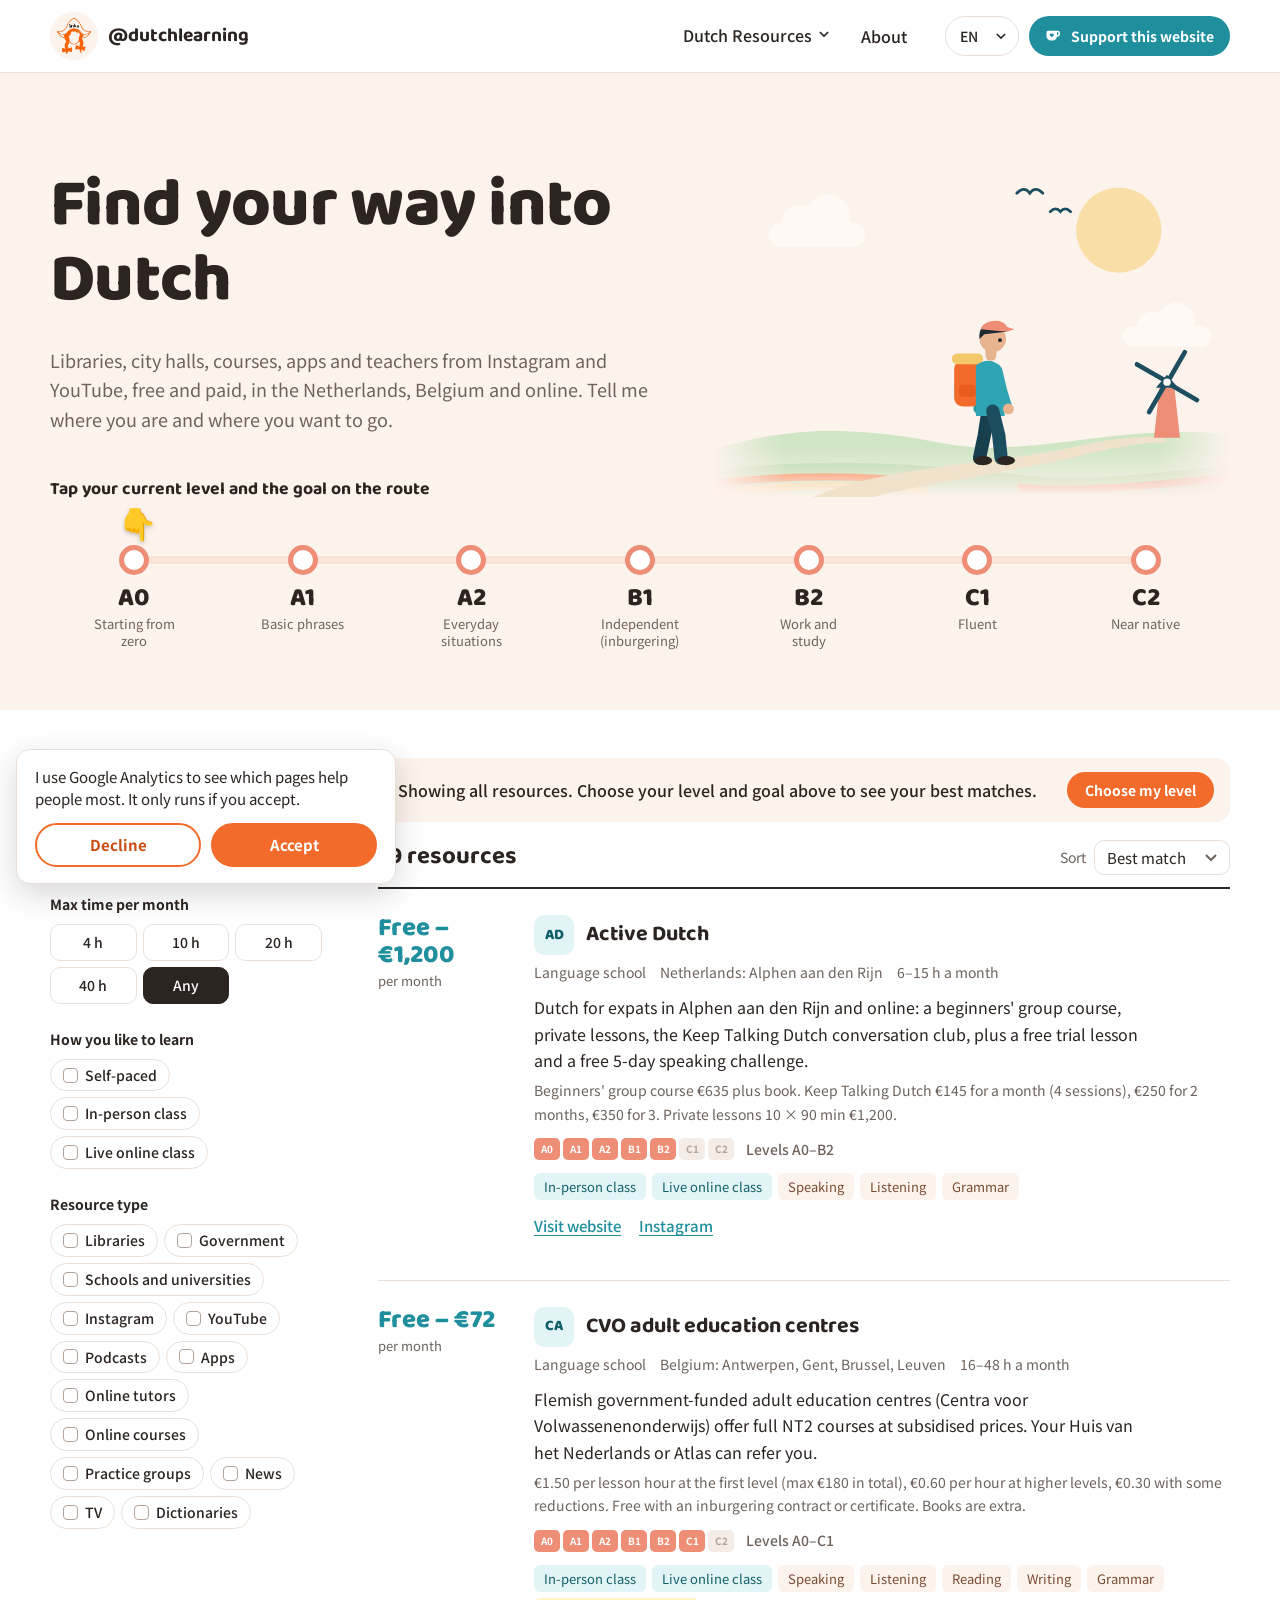
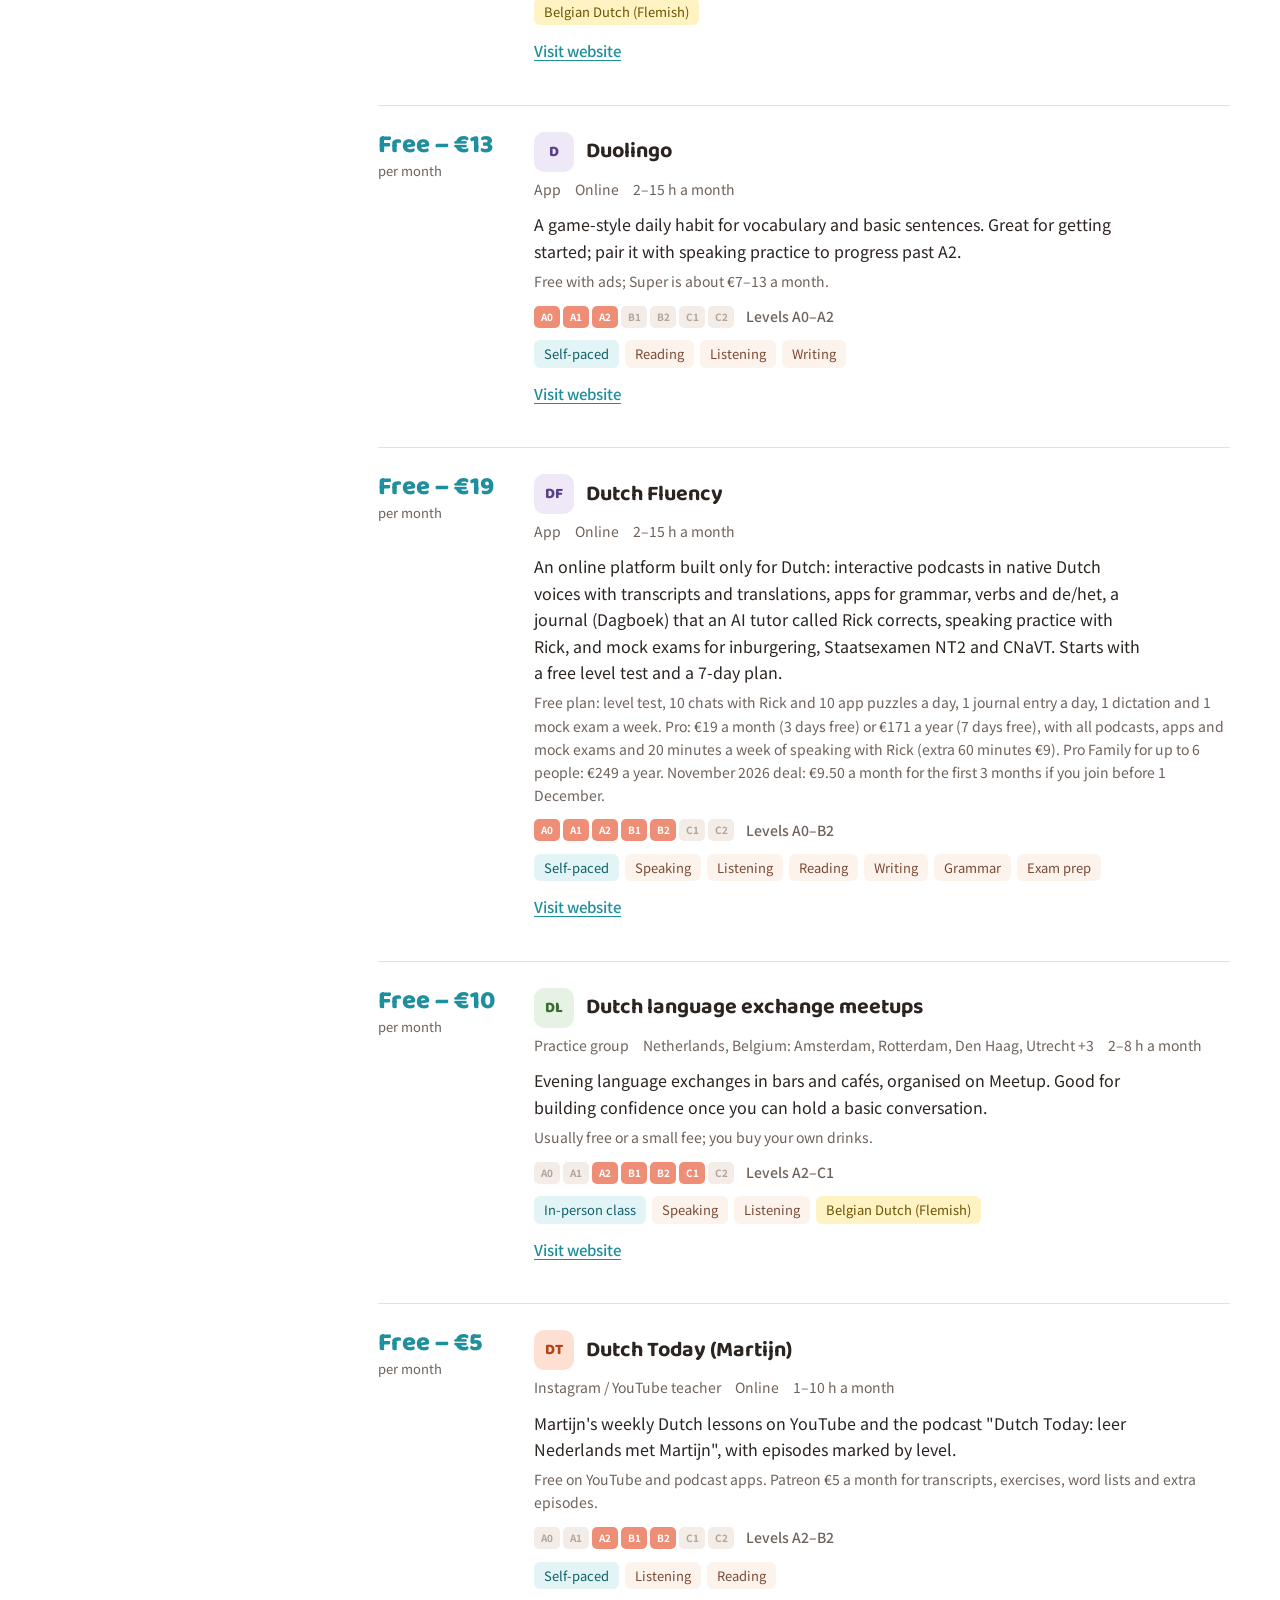
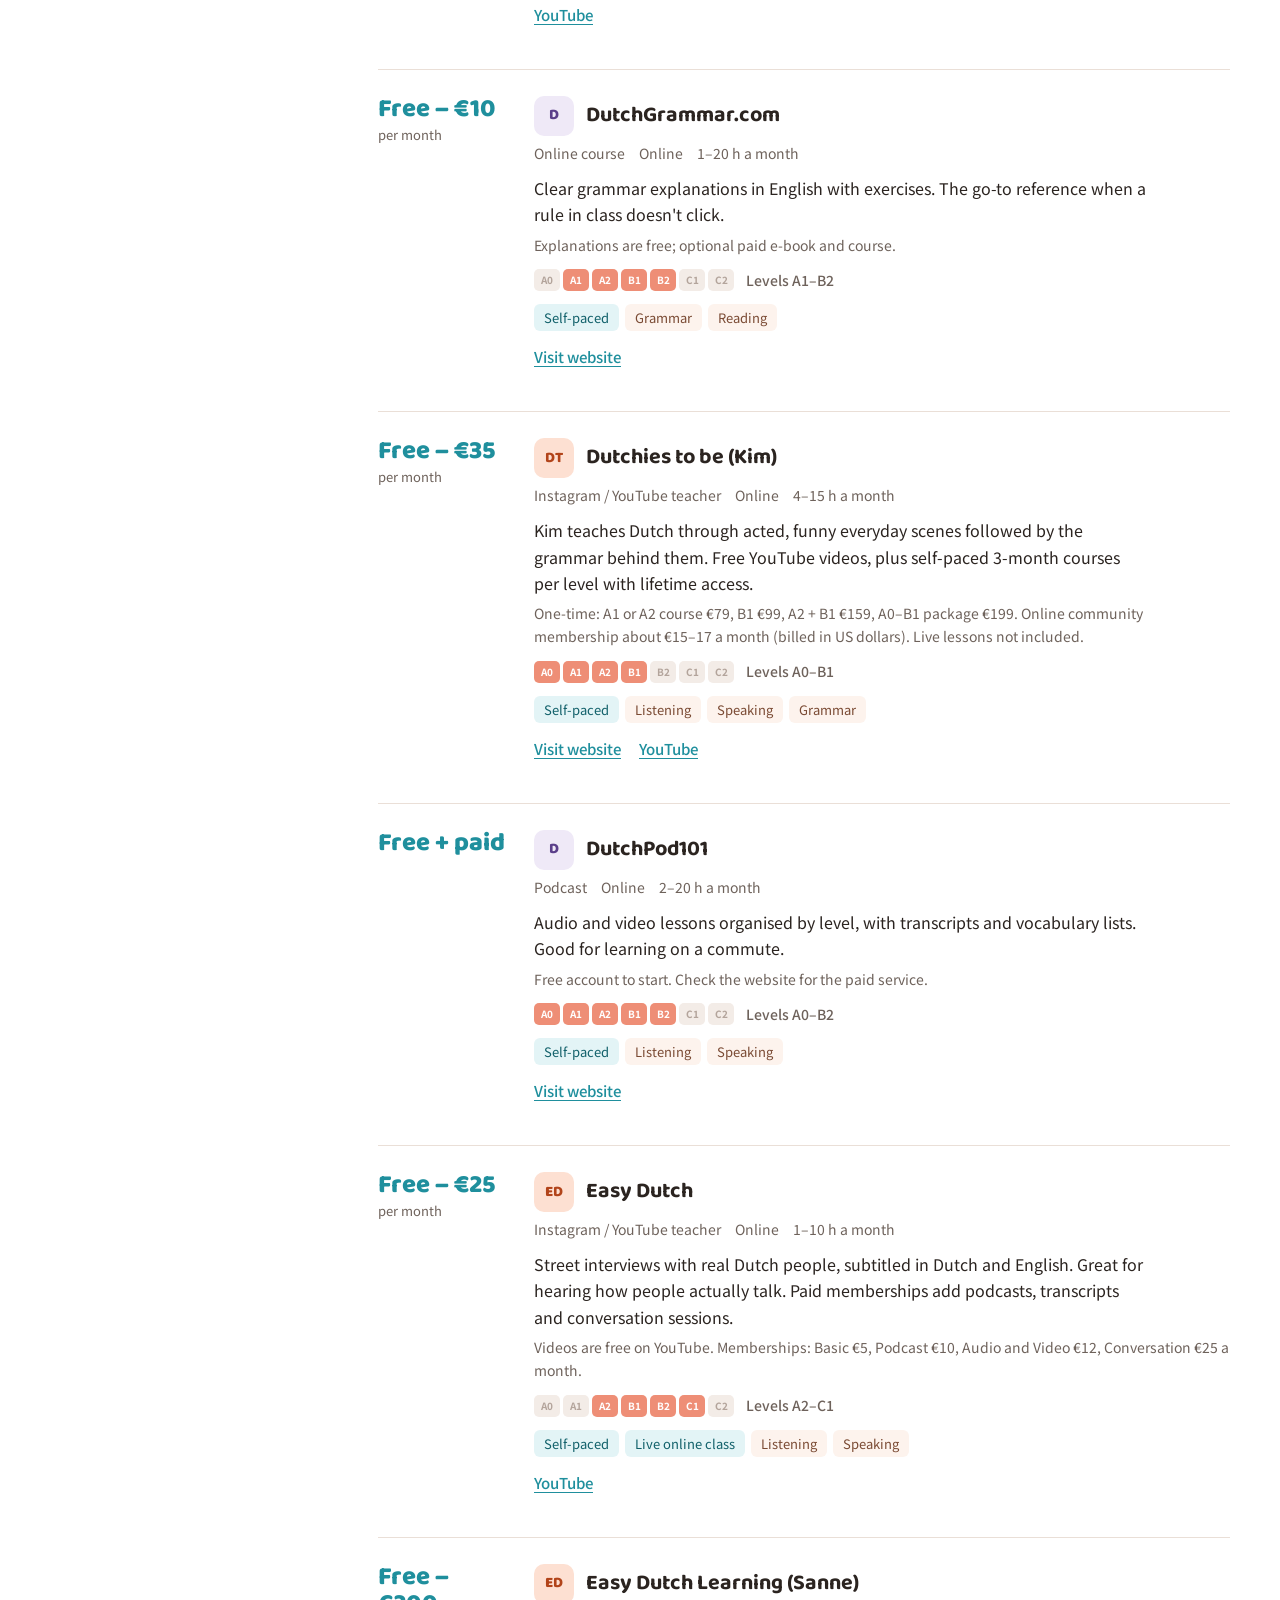
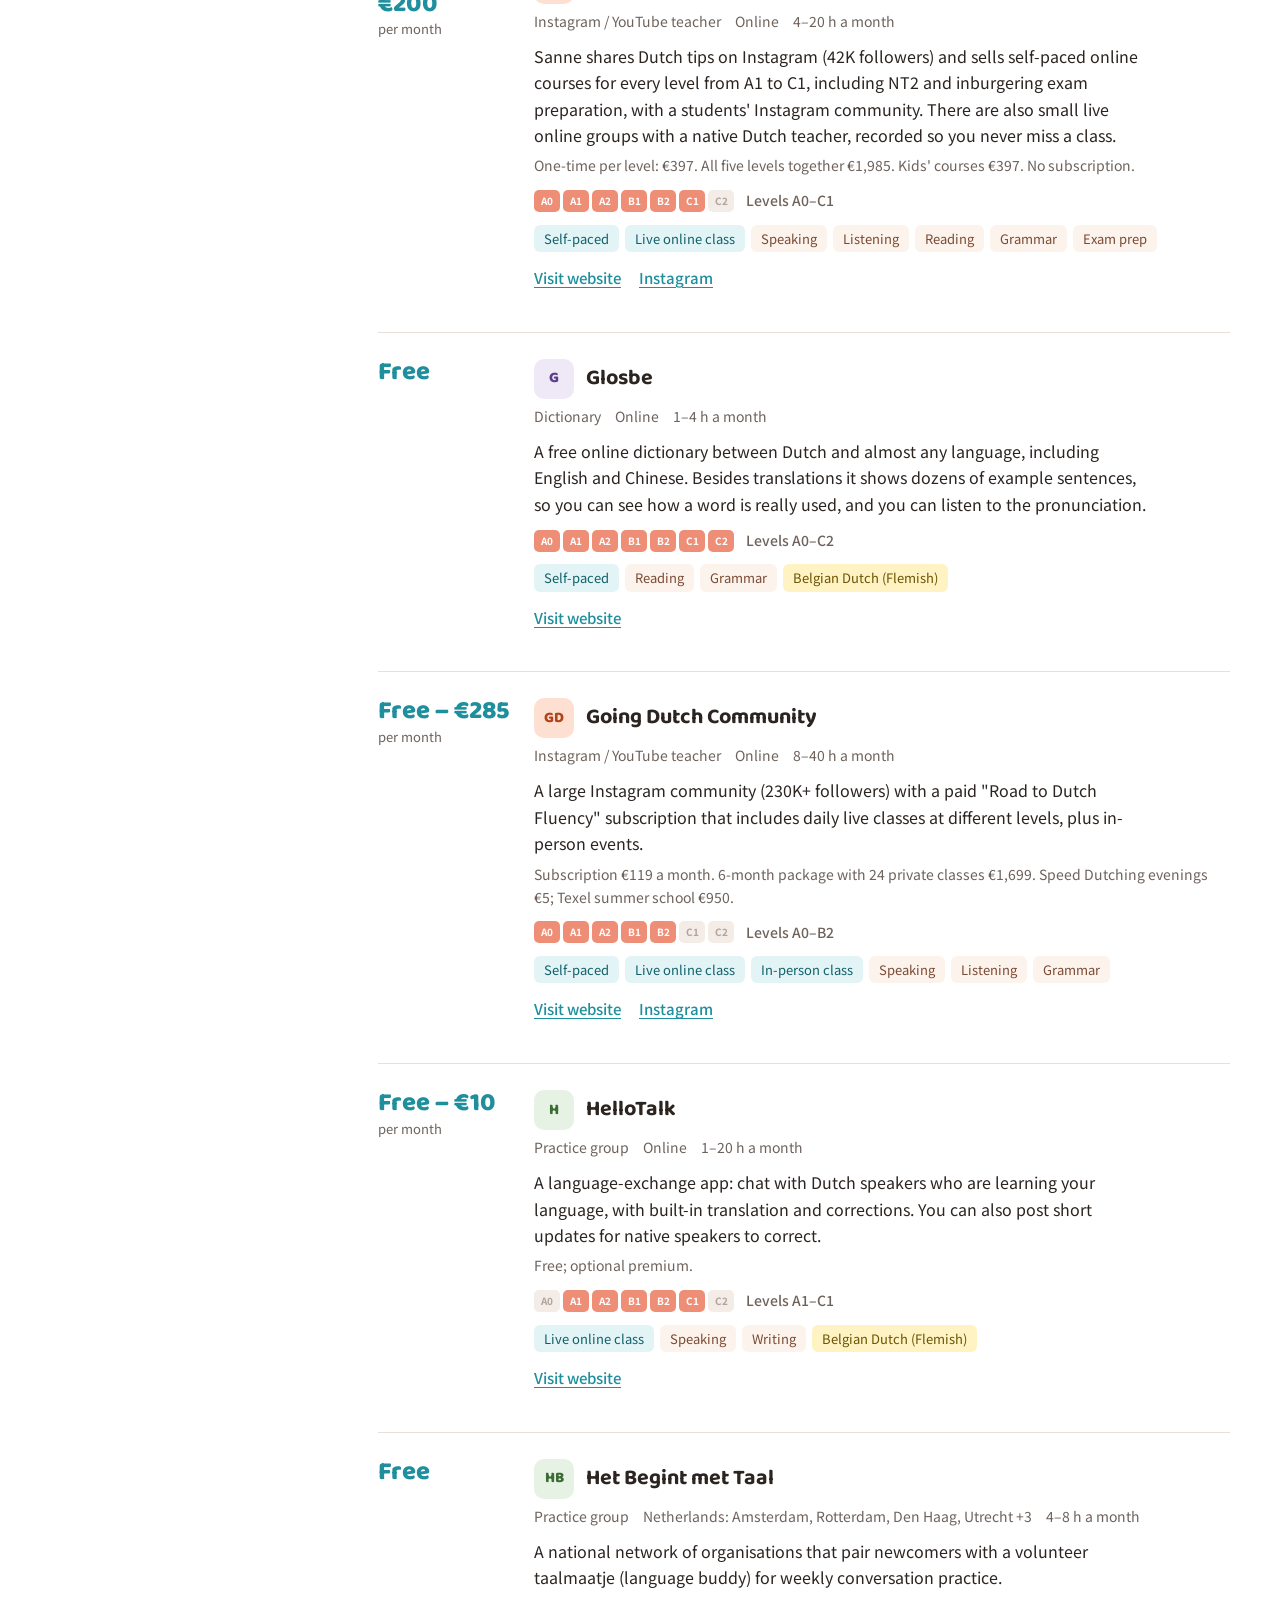
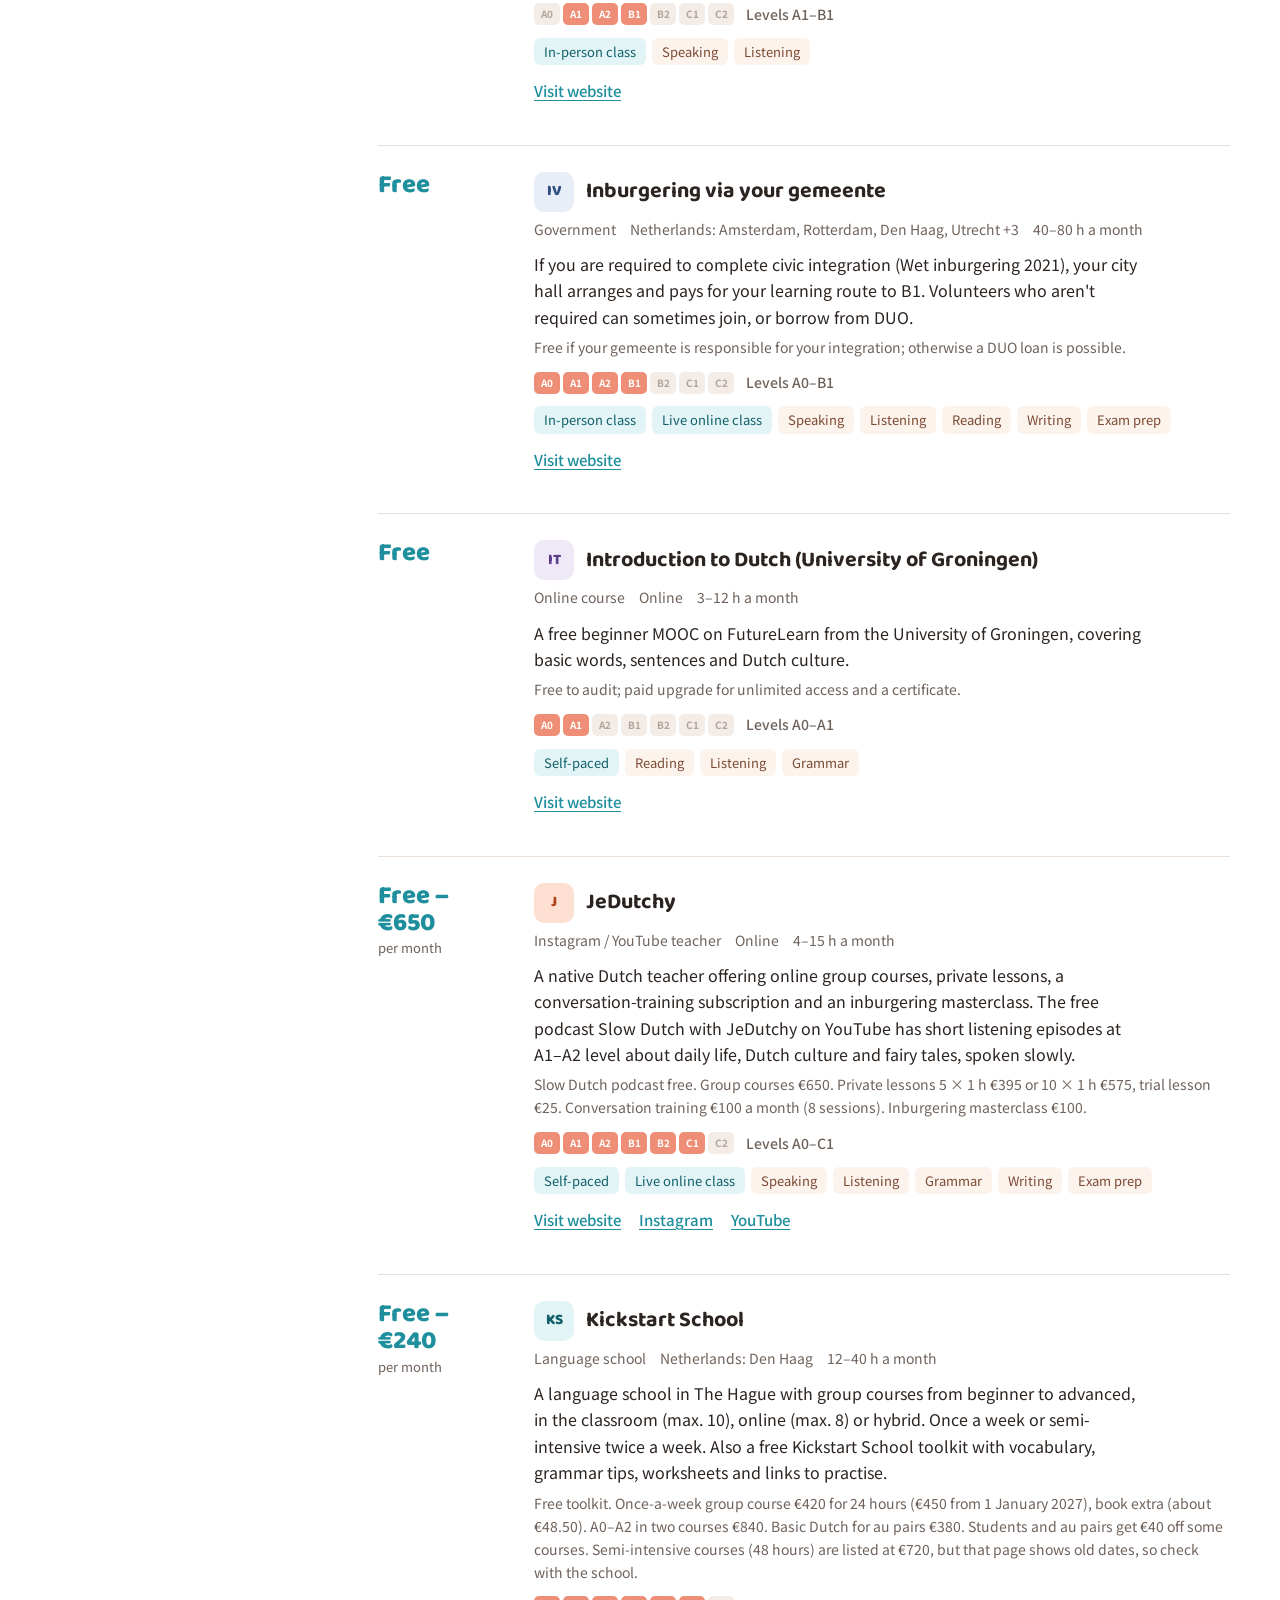
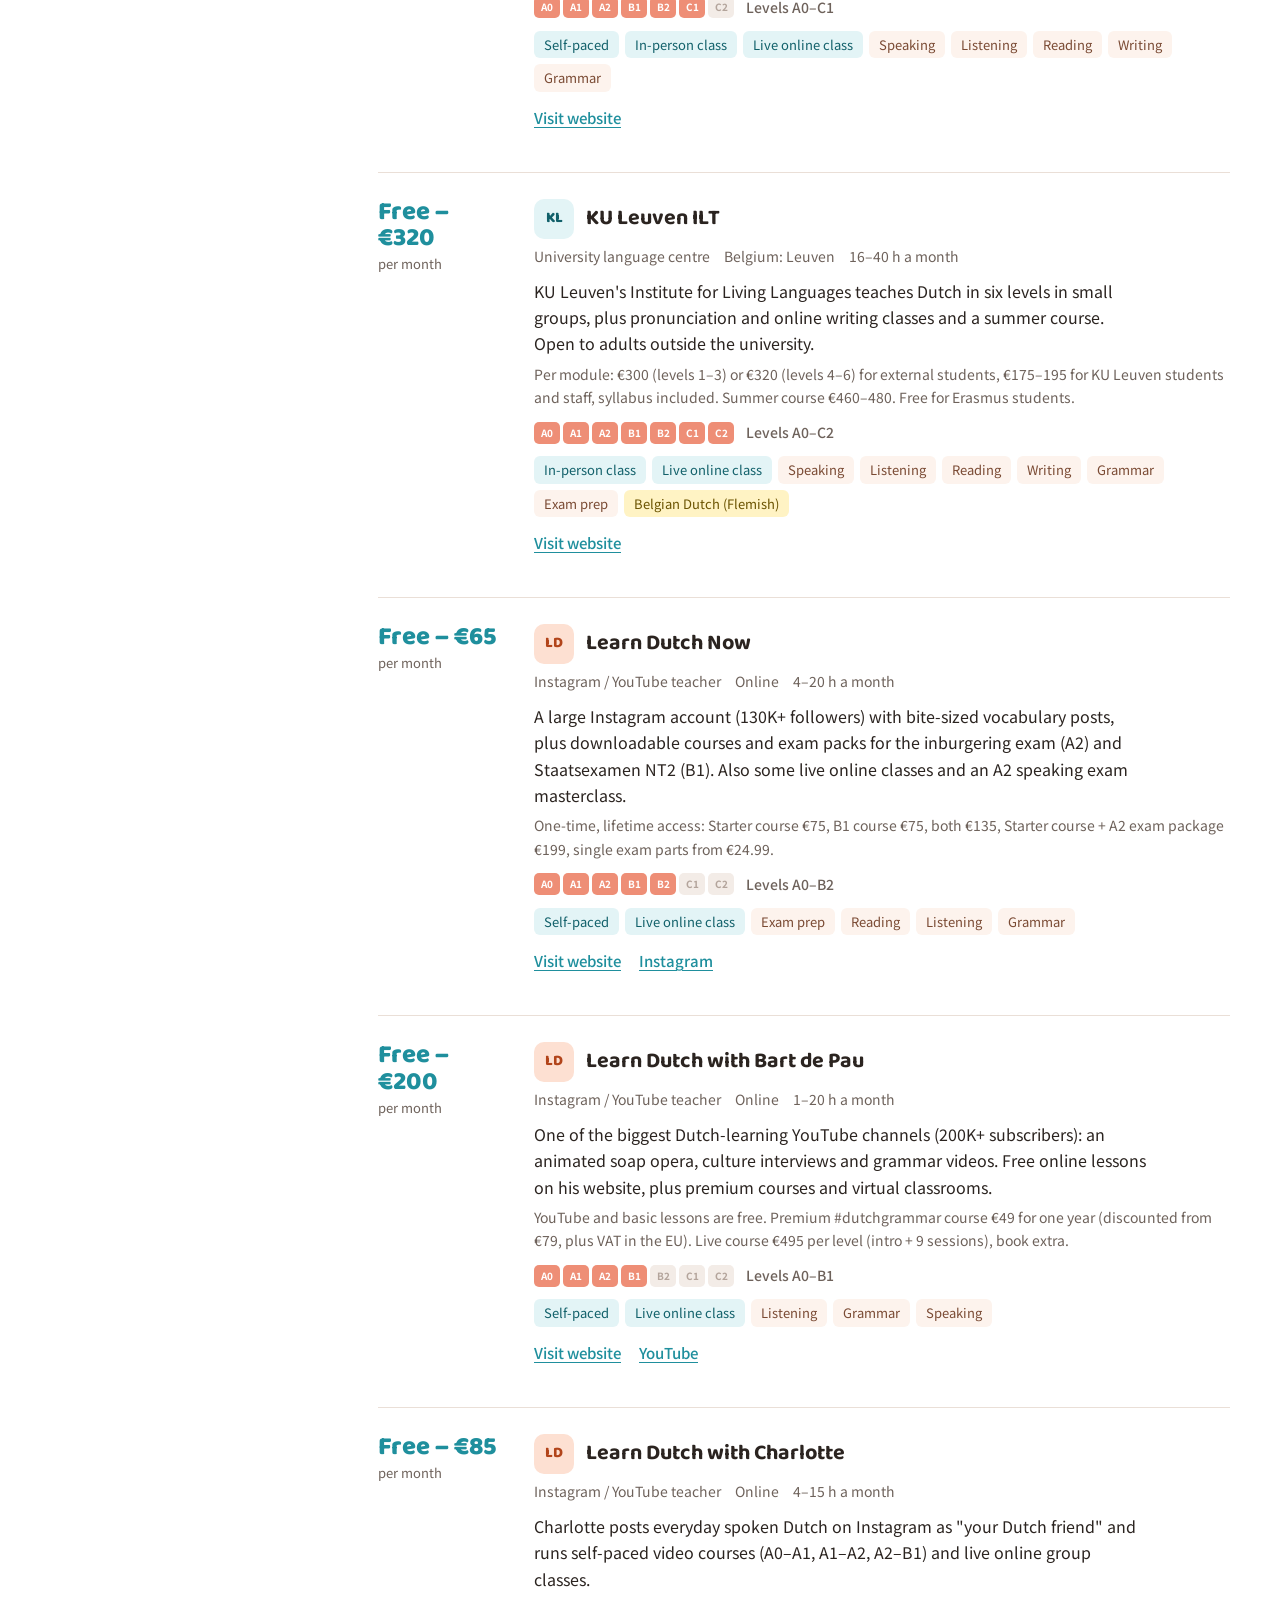
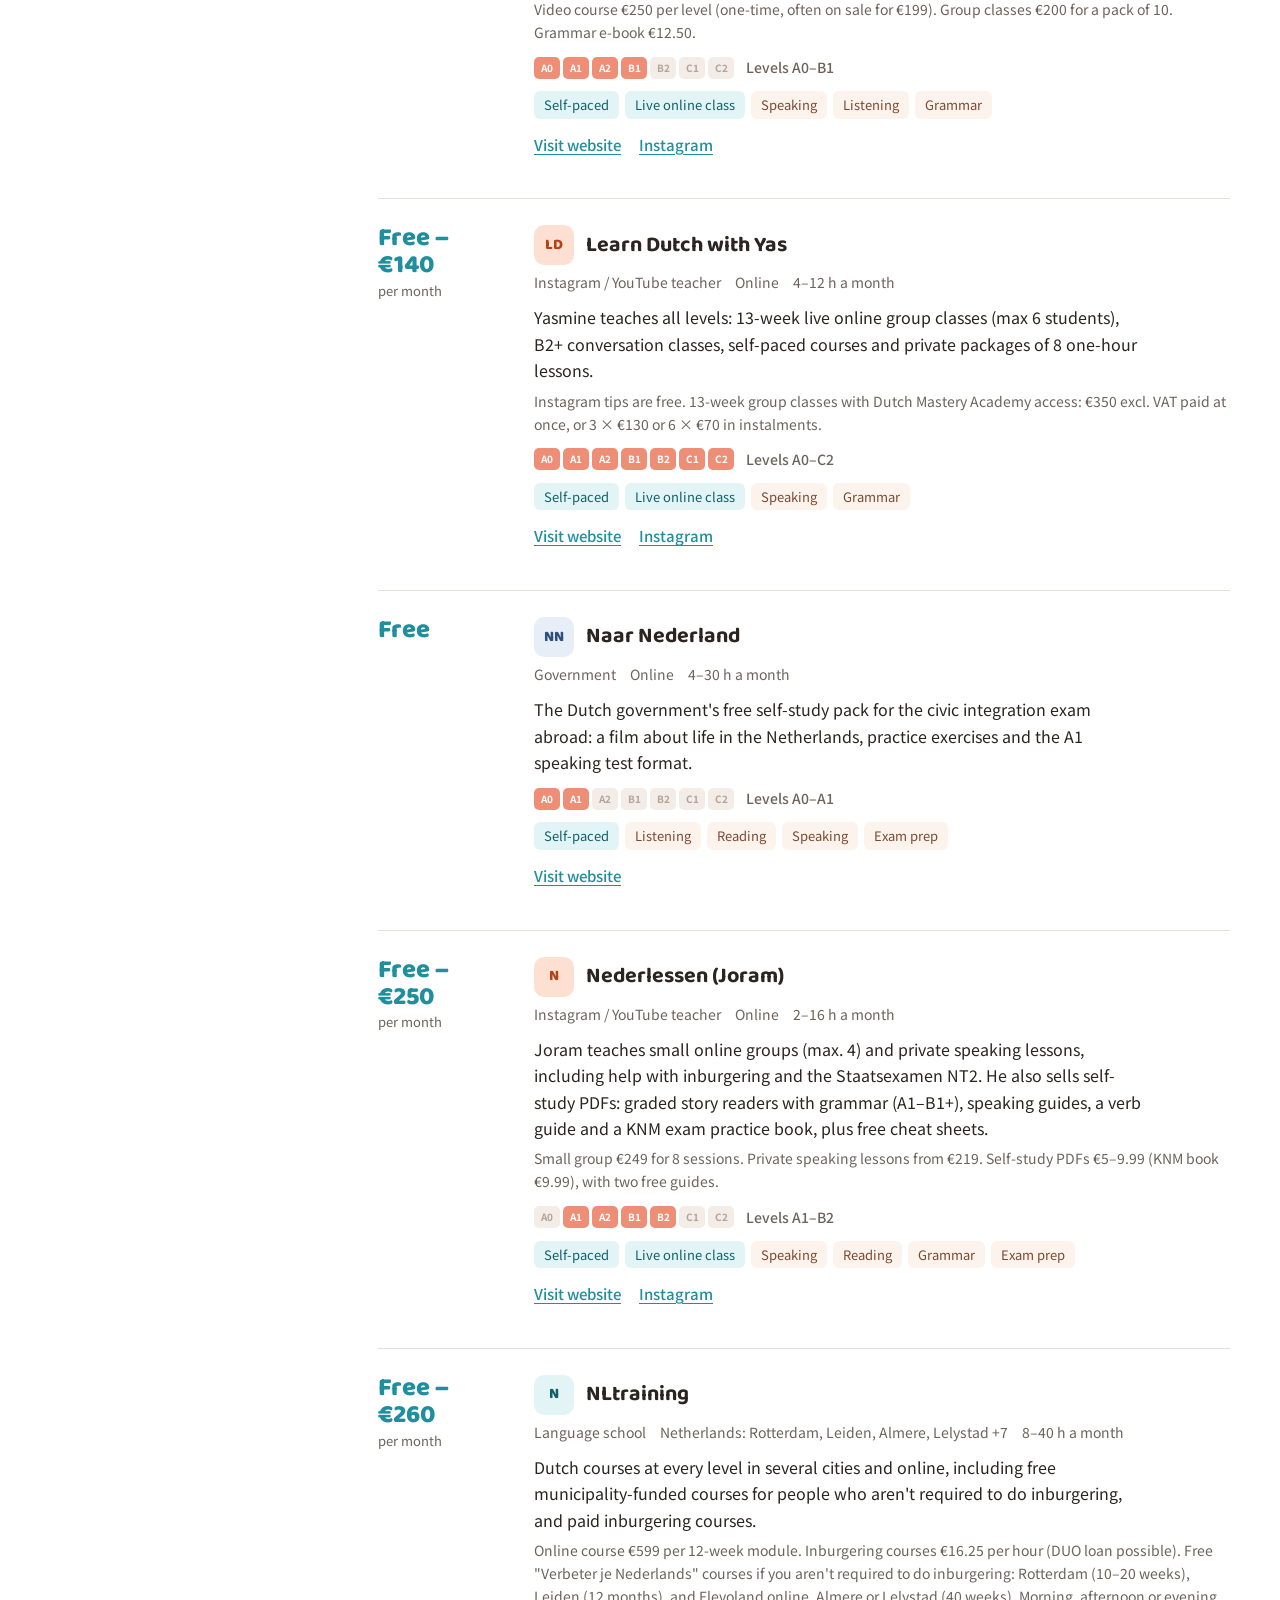
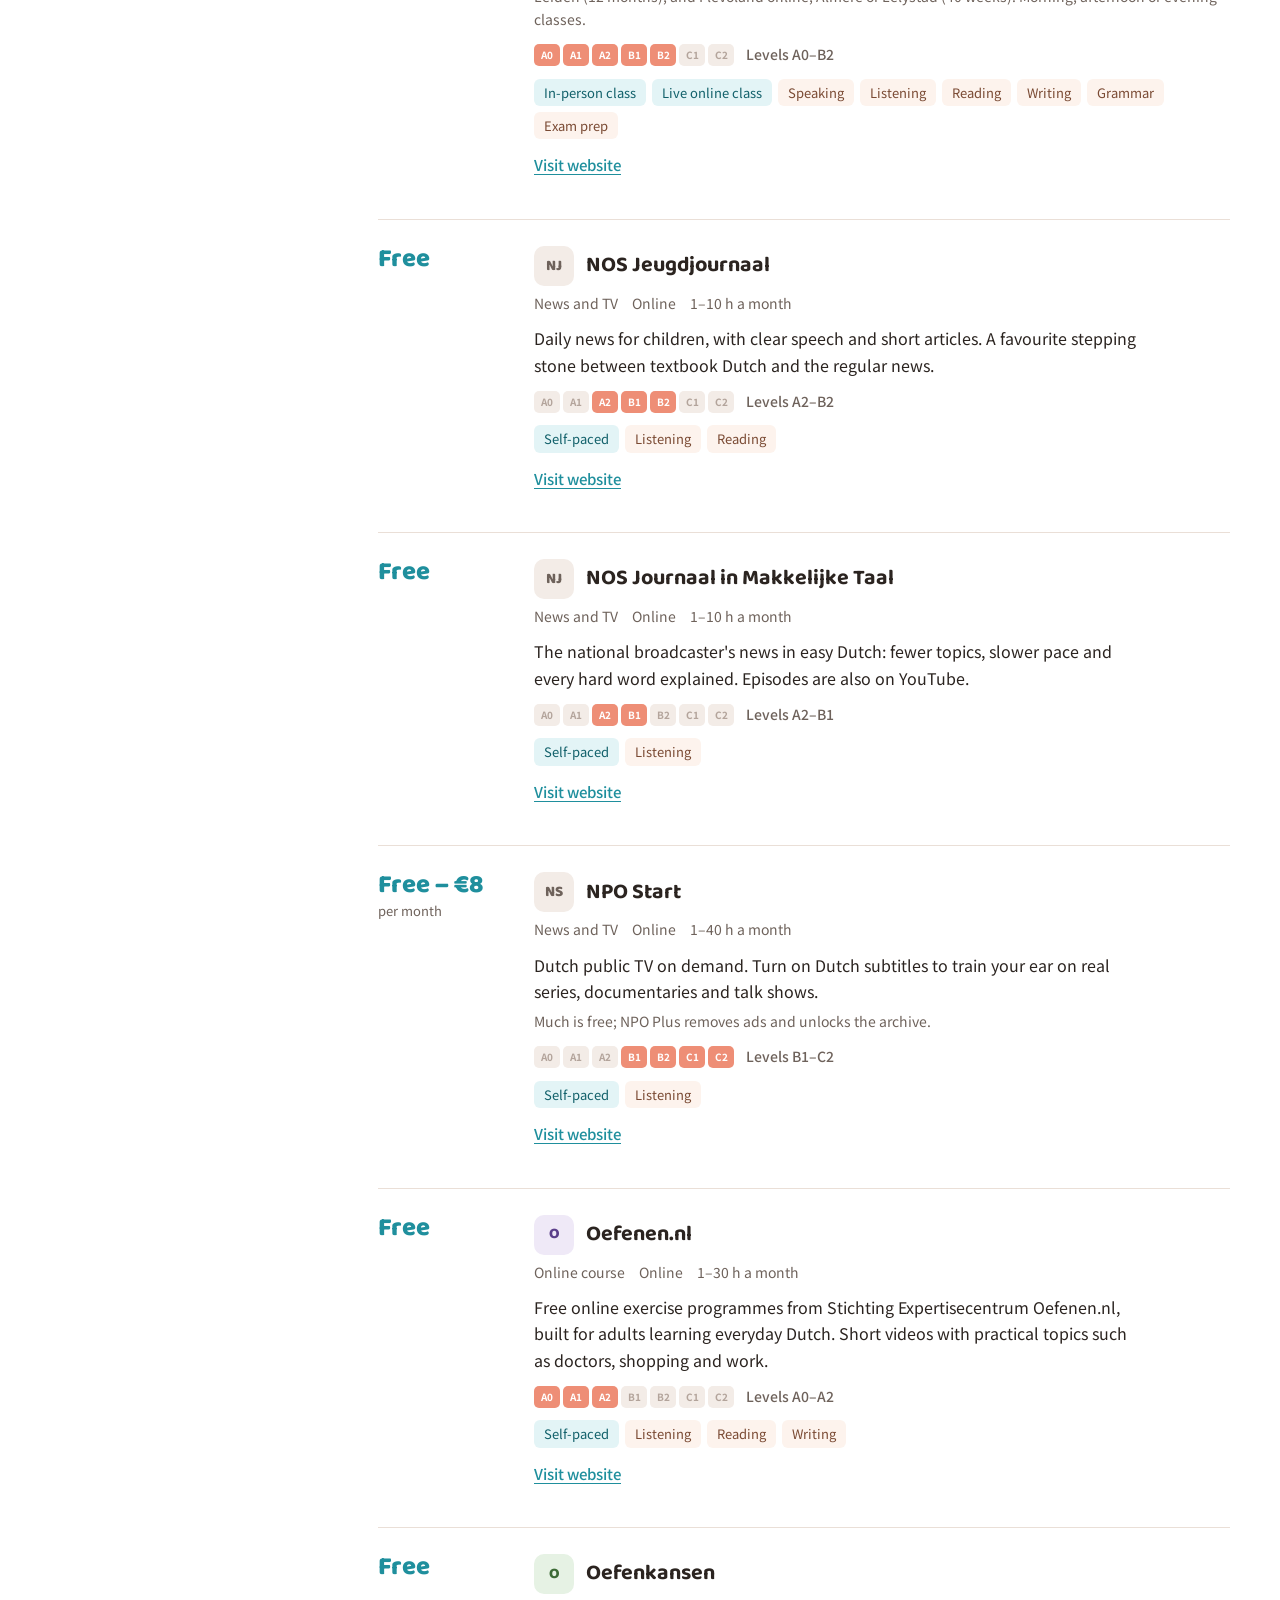
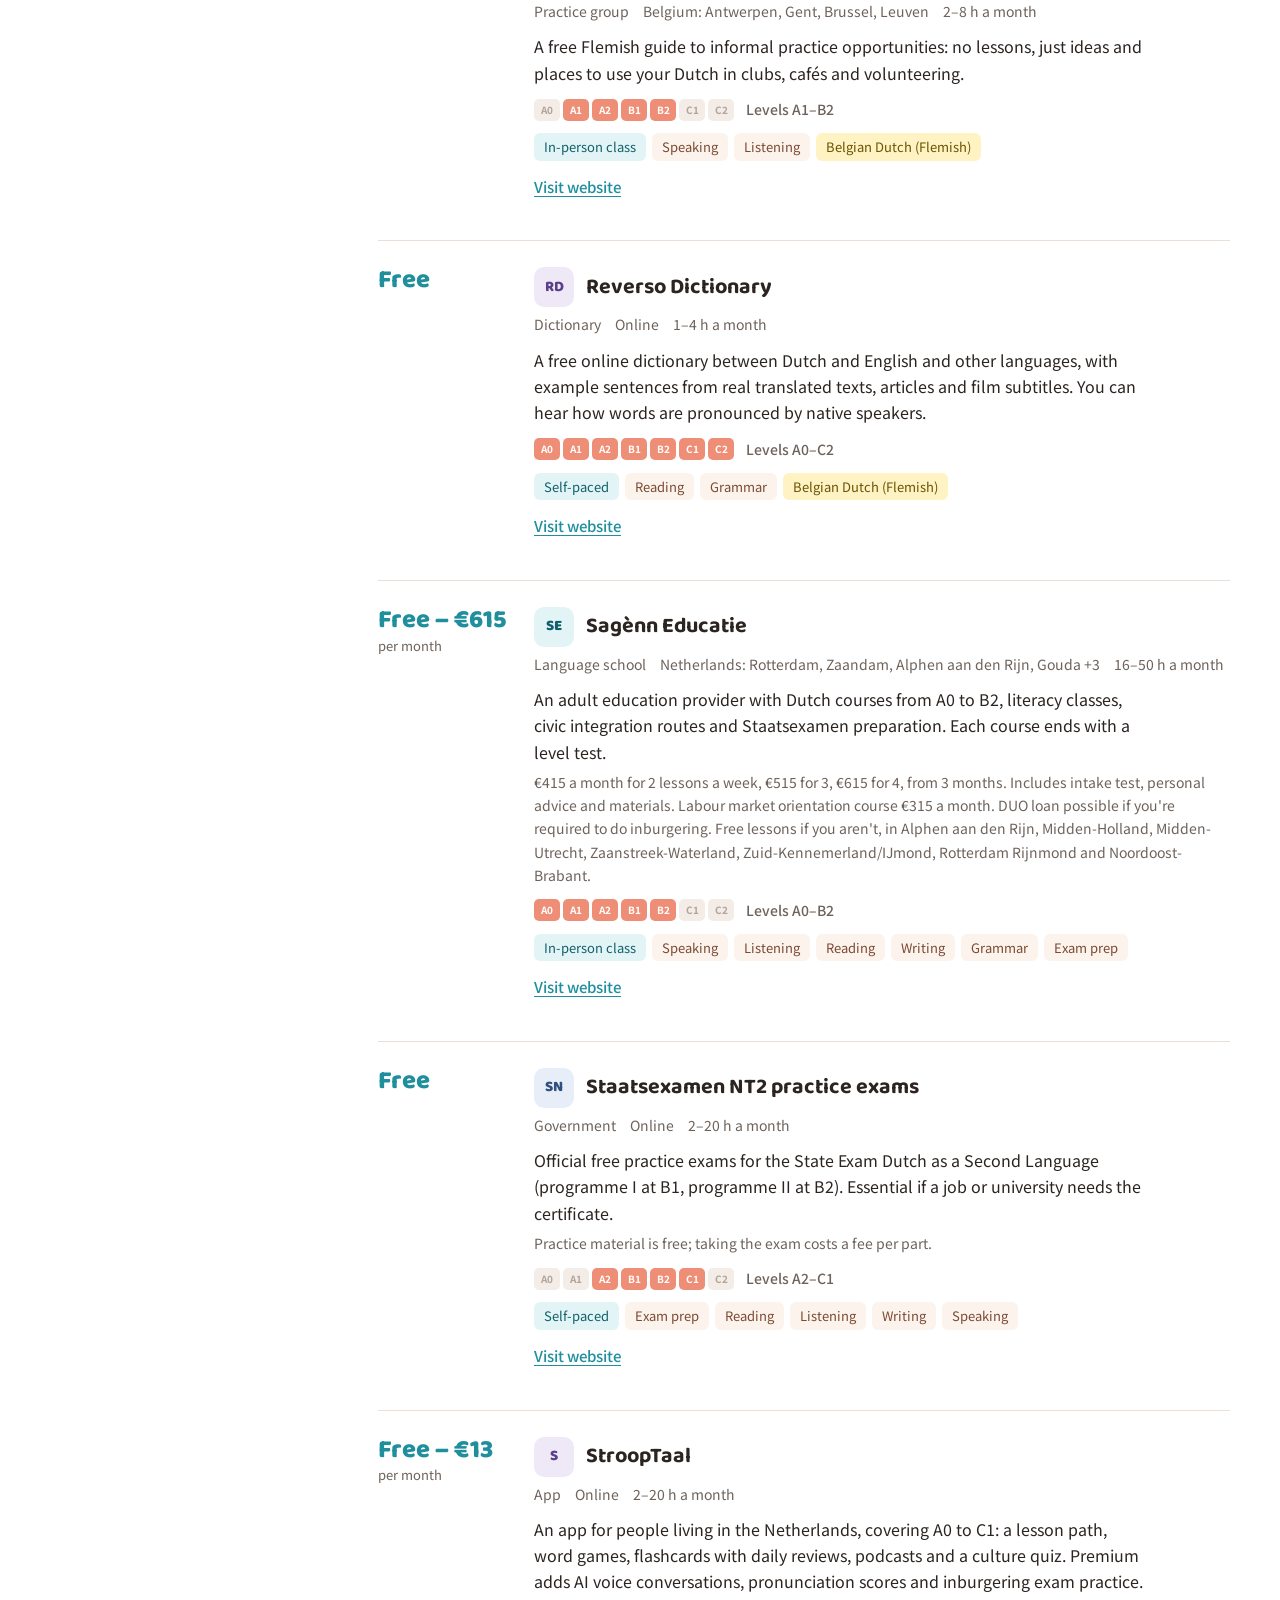
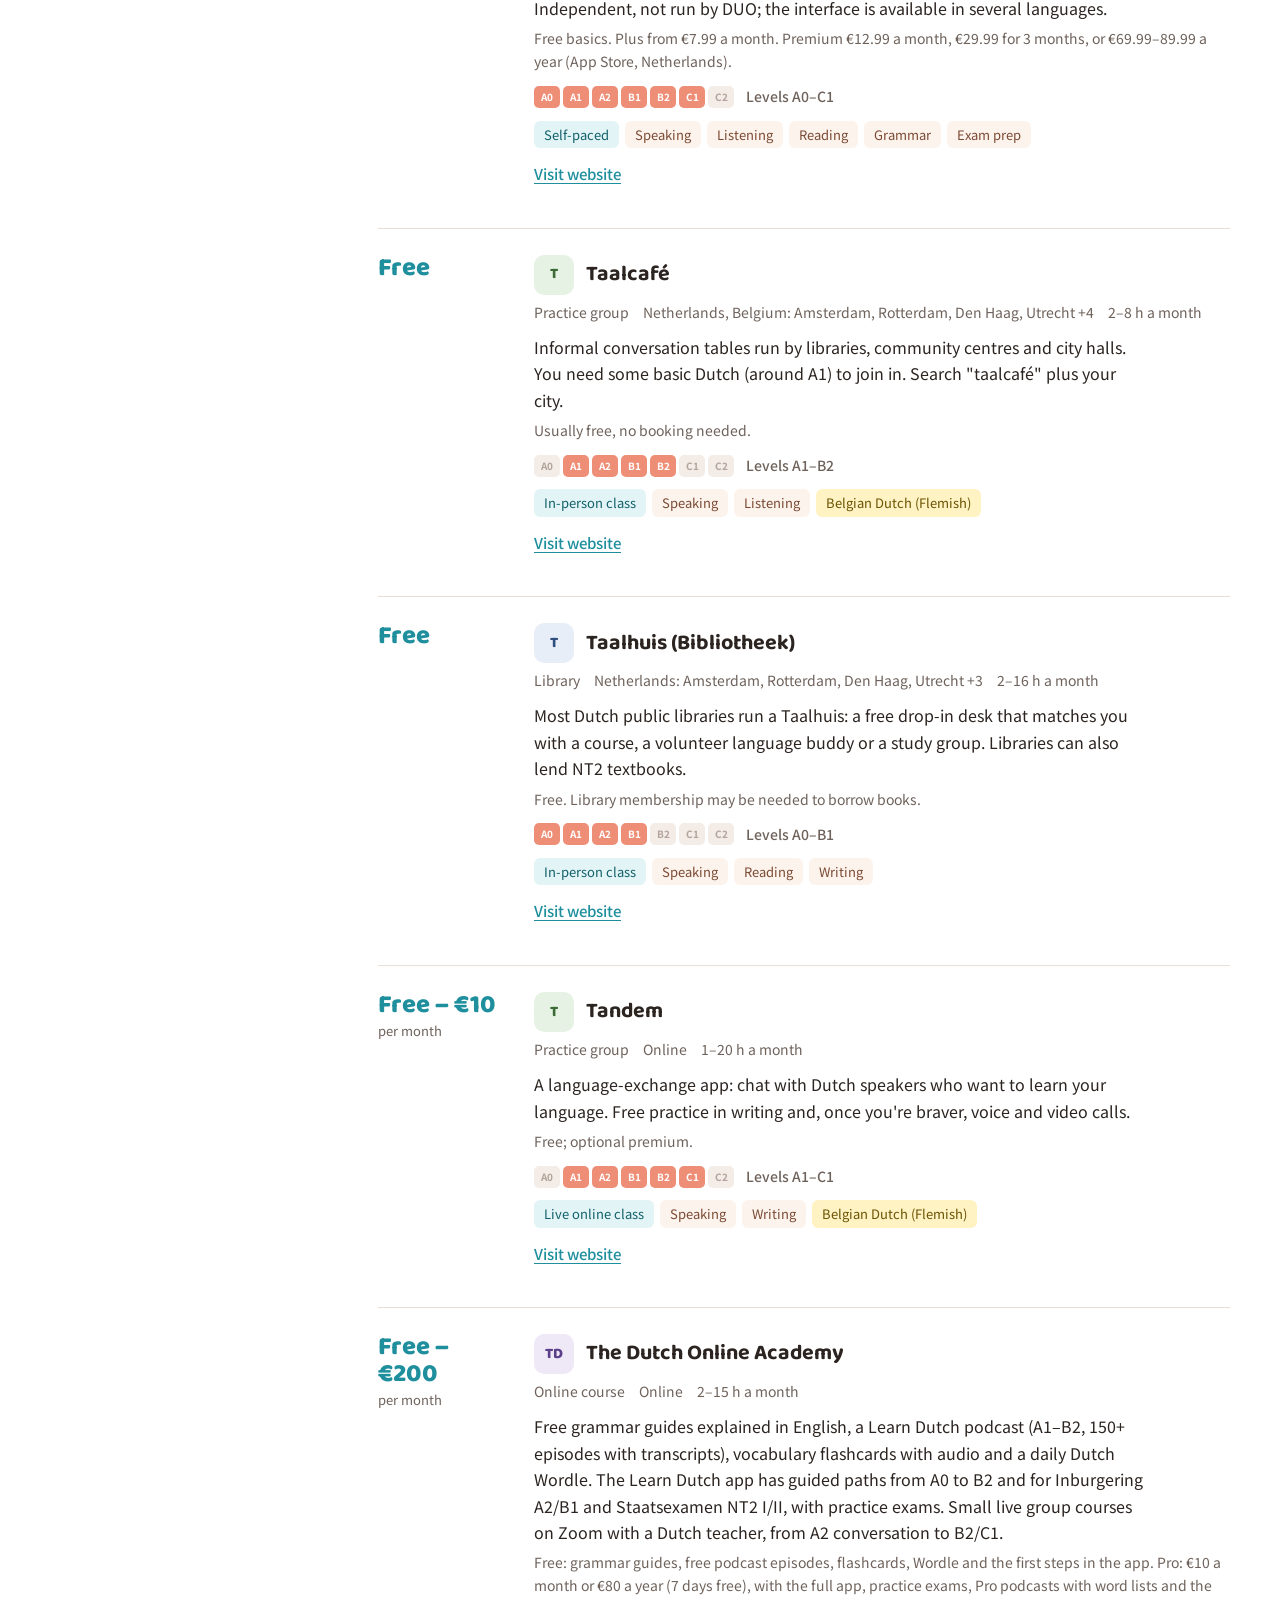
==== commit 4514808f: "Easy Dutch Learning and Learn Dutch Now: add their live online classes Co-Authored-By: Claude Opus 5" ====
--- a/index.html
+++ b/index.html
@@ -25,7 +25,7 @@
   <meta property="og:image:height" content="630">
   <meta property="og:image:alt" content="A traveller with an orange backpack walking towards a Dutch windmill">
   <meta name="twitter:card" content="summary_large_image">
-  <script type="application/ld+json">{"@context":"https://schema.org","@graph":[{"@type":"WebSite","@id":"https://www.dutchlearningresources.com/#website","url":"https://www.dutchlearningresources.com/","name":"Dutch learning resources | @dutchlearning","inLanguage":["en","zh-Hant","nl"],"publisher":{"@id":"https://www.dutchlearningresources.com/#inka"}},{"@type":"Person","@id":"https://www.dutchlearningresources.com/#inka","name":"Inka","url":"https://www.instagram.com/dutchlearning/","sameAs":["https://www.instagram.com/dutchlearning/","https://www.inkadutchlife.com/"]},{"@type":"CollectionPage","@id":"https://www.dutchlearningresources.com/#page","url":"https://www.dutchlearningresources.com/","name":"Dutch learning resources | @dutchlearning","description":"Free and paid ways to learn Dutch in the Netherlands, Belgium and online, filtered by budget, level, time and the way you like to learn.","inLanguage":"en","isPartOf":{"@id":"https://www.dutchlearningresources.com/#website"},"author":{"@id":"https://www.dutchlearningresources.com/#inka"},"dateModified":"2026-11-02","mainEntity":{"@type":"ItemList","numberOfItems":79,"itemListElement":[{"@type":"ListItem","position":1,"name":"Taalhuis (Bibliotheek)","url":"https://www.bibliotheek.nl/","description":"Most Dutch public libraries run a Taalhuis: a free drop-in desk that matches you with a course, a volunteer language buddy or a study group. Libraries can also lend NT2 textbooks."},{"@type":"ListItem","position":2,"name":"Taalcafé","url":"https://rotterdamstyle.com/education/practise-dutch-at-the-taalcafe-in-rotterdam","description":"Informal conversation tables run by libraries, community centres and city halls. You need some basic Dutch (around A1) to join in. Search \"taalcafé\" plus your city."},{"@type":"ListItem","position":3,"name":"Inburgering via your gemeente","url":"https://www.inburgeren.nl/en/","description":"If you are required to complete civic integration (Wet inburgering 2021), your city hall arranges and pays for your learning route to B1. Volunteers who aren't required can sometimes join, or borrow from DUO."},{"@type":"ListItem","position":4,"name":"Naar Nederland","url":"https://www.naarnederland.nl/","description":"The Dutch government's free self-study pack for the civic integration exam abroad: a film about life in the Netherlands, practice exercises and the A1 speaking test format."},{"@type":"ListItem","position":5,"name":"Oefenen.nl","url":"https://oefenen.nl/","description":"Free online exercise programmes from Stichting Expertisecentrum Oefenen.nl, built for adults learning everyday Dutch. Short videos with practical topics such as doctors, shopping and work."},{"@type":"ListItem","position":6,"name":"Het Begint met Taal","url":"https://hetbegintmettaal.nl/","description":"A national network of organisations that pair newcomers with a volunteer taalmaatje (language buddy) for weekly conversation practice."},{"@type":"ListItem","position":7,"name":"NOS Journaal in Makkelijke Taal","url":"https://nos.nl/l/2536458","description":"The national broadcaster's news in easy Dutch: fewer topics, slower pace and every hard word explained. Episodes are also on YouTube."},{"@type":"ListItem","position":8,"name":"NOS Jeugdjournaal","url":"https://jeugdjournaal.nl/","description":"Daily news for children, with clear speech and short articles. A favourite stepping stone between textbook Dutch and the regular news."},{"@type":"ListItem","position":9,"name":"NPO Start","url":"https://npo.nl/start","description":"Dutch public TV on demand. Turn on Dutch subtitles to train your ear on real series, documentaries and talk shows."},{"@type":"ListItem","position":10,"name":"VRT MAX","url":"https://www.vrt.be/vrtmax/","description":"Flemish public TV on demand: series, documentaries, news and kids' shows in Belgian Dutch. Turn on Dutch subtitles with the CC button to train your ear."},{"@type":"ListItem","position":11,"name":"Wablieft","url":"https://wablieft.be/nl/abonnement","description":"A Flemish newspaper written in clear, simple Dutch. Good weekly reading practice if you live in Belgium or want Flemish vocabulary."},{"@type":"ListItem","position":12,"name":"Huis van het Nederlands Brussel","url":"https://www.huisnederlandsbrussel.be/","description":"Free advice and a placement test, then they point you to the right course in Brussels, free or paid, in person or online. They also list practice activities like theatre and conversation groups."},{"@type":"ListItem","position":13,"name":"Atlas Antwerpen","url":"https://www.atlas-antwerpen.be/","description":"Antwerp's integration and Dutch-learning centre. Book an intake to get matched with a course and practice opportunities in the city."},{"@type":"ListItem","position":14,"name":"CVO adult education centres","url":"https://www.vlaanderen.be/onderwijs-en-vorming/school-en-studiekosten/kosten-volwassenenonderwijs","description":"Flemish government-funded adult education centres (Centra voor Volwassenenonderwijs) offer full NT2 courses at subsidised prices. Your Huis van het Nederlands or Atlas can refer you."},{"@type":"ListItem","position":15,"name":"VDAB Nederlands leren","url":"https://www.vdab.be/anderstalig/nederlands","description":"The Flemish employment service offers free Dutch courses for jobseekers, including a track for highly educated newcomers (Hogerop NT2)."},{"@type":"ListItem","position":16,"name":"Oefenkansen","url":"https://www.oefenkansen.be/","description":"A free Flemish guide to informal practice opportunities: no lessons, just ideas and places to use your Dutch in clubs, cafés and volunteering."},{"@type":"ListItem","position":17,"name":"Volksuniversiteit","url":"https://www.volksuniversiteit.nl/","description":"Affordable evening group courses run by local non-profits in most Dutch cities. Prices and schedules differ per city."},{"@type":"ListItem","position":18,"name":"UvA Talen","url":"https://www.uvatalen.nl/nederlands","description":"The University of Amsterdam's language centre, open to everyone. Courses from beginner to B2, e-learning, writing and fluency courses, and Staatsexamen preparation."},{"@type":"ListItem","position":19,"name":"Babel (Utrecht)","url":"https://www.babel.nl/cursus/","description":"A language school in Utrecht with Dutch courses from beginner to C1, in the classroom or a virtual classroom, plus conversation courses, e-learning and Staatsexamen training."},{"@type":"ListItem","position":20,"name":"EUR Language & Training Centre","url":"https://www.eur.nl/onderwijs/taal-trainingscentrum/nederlands/nederlands-a1-beginners","description":"Erasmus University Rotterdam's Dutch courses, open to all. International EUR students pay a heavily reduced fee once per level."},{"@type":"ListItem","position":21,"name":"In'to Languages (Wageningen)","url":"https://www.wur.nl/nl/onderwijs/into-languages","description":"Wageningen University's language centre, including social Dutch courses and intensive summer courses."},{"@type":"ListItem","position":22,"name":"KU Leuven ILT","url":"https://ilt.kuleuven.be/cursus/nt2_prijs_voorwaarden.php","description":"KU Leuven's Institute for Living Languages teaches Dutch in six levels in small groups, plus pronunciation and online writing classes and a summer course. Open to adults outside the university."},{"@type":"ListItem","position":23,"name":"UCT Gent","url":"https://www.uct.ugent.be/en","description":"Ghent University's language centre teaches Dutch from level 1 (A1) to level 6 (C1), as intensive day courses or evening courses, open to residents as well as students."},{"@type":"ListItem","position":24,"name":"Linguapolis (University of Antwerp)","url":"https://www.uantwerpen.be/en/centres/linguapolis/language-courses/languages/dutch/tariffs-and-subsidies2/","description":"The University of Antwerp's language institute, with Dutch courses for students, expats and professionals, plus a one-year academic Dutch programme."},{"@type":"ListItem","position":25,"name":"Regina Coeli","url":"https://www.reginacoeli.com/language-courses/fees.html","description":"A well-known residential language institute in Vught: full-immersion training, mostly one-to-one, often paid for by employers. Also runs small evening groups at High Tech Campus Eindhoven."},{"@type":"ListItem","position":26,"name":"Direct Dutch Institute","url":"https://directdutch.com/courses/","description":"A private language school in The Hague for expats, with in-person and online group courses from A0 to B2, a B1+ writing course and two-week intensives."},{"@type":"ListItem","position":27,"name":"Koentact","url":"https://koentact.nl/","description":"An Amsterdam language school with small group courses (5–12 students), a conversation course and one-week intensives (max 6 students)."},{"@type":"ListItem","position":28,"name":"Introduction to Dutch (University of Groningen)","url":"https://www.futurelearn.com/courses/dutch","description":"A free beginner MOOC on FutureLearn from the University of Groningen, covering basic words, sentences and Dutch culture."},{"@type":"ListItem","position":29,"name":"TU Delft Dutch courses","url":"https://www.tudelft.nl/tbm/itav/onderwijs/nederlands-nt2/nederlandse-cursussen","description":"TU Delft's language centre runs Dutch courses from beginner to advanced, a summer school, NT2 State Exam preparation and a free online beginners course. Open to non-students too."},{"@type":"ListItem","position":30,"name":"Staatsexamen NT2 practice exams","url":"https://www.staatsexamensnt2.nl/","description":"Official free practice exams for the State Exam Dutch as a Second Language (programme I at B1, programme II at B2). Essential if a job or university needs the certificate."},{"@type":"ListItem","position":31,"name":"DutchGrammar.com","url":"https://www.dutchgrammar.com/","description":"Clear grammar explanations in English with exercises. The go-to reference when a rule in class doesn't click."},{"@type":"ListItem","position":32,"name":"Duolingo","url":"https://www.duolingo.com/course/nl/en/Learn-Dutch","description":"A game-style daily habit for vocabulary and basic sentences. Great for getting started; pair it with speaking practice to progress past A2."},{"@type":"ListItem","position":33,"name":"Babbel","url":"https://www.babbel.com/learn-dutch","description":"Short structured lessons with dialogues and grammar tips, taught from English. More grammar than Duolingo."},{"@type":"ListItem","position":34,"name":"DutchPod101","url":"https://www.dutchpod101.com/","description":"Audio and video lessons organised by level, with transcripts and vocabulary lists. Good for learning on a commute."},{"@type":"ListItem","position":35,"name":"italki","url":"https://www.italki.com/en/teachers/dutch","description":"Book one-to-one video lessons with Dutch and Flemish tutors. Filter by price and specialty, such as inburgering or Staatsexamen prep."},{"@type":"ListItem","position":36,"name":"Preply","url":"https://preply.com/en/online/dutch-tutors","description":"Another large tutor marketplace with many Dutch teachers. Trial lessons are discounted, so it's easy to try a few teachers."},{"@type":"ListItem","position":37,"name":"Tandem","url":"https://tandem.net/language-exchange/netherlands","description":"A language-exchange app: chat with Dutch speakers who want to learn your language. Free practice in writing and, once you're braver, voice and video calls."},{"@type":"ListItem","position":38,"name":"HelloTalk","url":"https://www.hellotalk.com/en/learn/dutch","description":"A language-exchange app: chat with Dutch speakers who are learning your language, with built-in translation and corrections. You can also post short updates for native speakers to correct."},{"@type":"ListItem","position":39,"name":"Dutch language exchange meetups","url":"https://www.meetup.com/topics/dutch-language/","description":"Evening language exchanges in bars and cafés, organised on Meetup. Good for building confidence once you can hold a basic conversation."},{"@type":"ListItem","position":40,"name":"Learn Dutch with Bart de Pau","url":"https://www.learndutch.org/","description":"One of the biggest Dutch-learning YouTube channels (200K+ subscribers): an animated soap opera, culture interviews and grammar videos. Free online lessons on his website, plus premium courses and virtual classrooms."},{"@type":"ListItem","position":41,"name":"Dutchies to be (Kim)","url":"https://www.learndutchwithkim.com/course/courses","description":"Kim teaches Dutch through acted, funny everyday scenes followed by the grammar behind them. Free YouTube videos, plus self-paced 3-month courses per level with lifetime access."},{"@type":"ListItem","position":42,"name":"Easy Dutch","url":"https://www.youtube.com/@EasyDutch","description":"Street interviews with real Dutch people, subtitled in Dutch and English. Great for hearing how people actually talk. Paid memberships add podcasts, transcripts and conversation sessions."},{"@type":"ListItem","position":43,"name":"Learn Dutch Now","url":"https://learndutchnow.shop/","description":"A large Instagram account (130K+ followers) with bite-sized vocabulary posts, plus downloadable courses and exam packs for the inburgering exam (A2) and Staatsexamen NT2 (B1)."},{"@type":"ListItem","position":44,"name":"Learn Dutch with Yas","url":"https://learndutchwithyas.com/learn-dutch/dutch-mastery-group-classes","description":"Yasmine teaches all levels: 13-week live online group classes (max 6 students), B2+ conversation classes, self-paced courses and private packages of 8 one-hour lessons."},{"@type":"ListItem","position":45,"name":"Learn Dutch with Charlotte","url":"https://yourdutchfriend.org/","description":"Charlotte posts everyday spoken Dutch on Instagram as \"your Dutch friend\" and runs self-paced video courses (A0–A1, A1–A2, A2–B1) and live online group classes."},{"@type":"ListItem","position":46,"name":"Going Dutch Community","url":"https://www.goingdutchcommunity.com/store","description":"A large Instagram community (230K+ followers) with a paid \"Road to Dutch Fluency\" subscription that includes daily live classes at different levels, plus in-person events."},{"@type":"ListItem","position":47,"name":"ABC Dutch","url":"https://www.abcdutch.com/","description":"A language school in The Hague and Rotterdam with evening and day group courses, intensive weeks, summer courses and civic integration exam preparation. Private lessons in person or on Zoom."},{"@type":"ListItem","position":48,"name":"Sagènn Educatie","url":"https://www.sagenn.nl/educatie","description":"An adult education provider with Dutch courses from A0 to B2, literacy classes, civic integration routes and Staatsexamen preparation. Each course ends with a level test."},{"@type":"ListItem","position":49,"name":"NLtraining","url":"https://www.nltraining.nl/cursussen","description":"Dutch courses at every level in several cities and online, including free municipality-funded courses for people who aren't required to do inburgering, and paid inburgering courses."},{"@type":"ListItem","position":50,"name":"Dutch Approach","url":"https://dutch-approach.nl/netherlands/","description":"Small-group Dutch courses from beginner to B2, online and in classrooms in Amsterdam, Eindhoven, Taipei and Tainan: 10 weekly 2-hour classes per level, plus CNaVT exam preparation. Teaching in English and Mandarin, a good fit for learners from Taiwan."},{"@type":"ListItem","position":51,"name":"Learn with Lucas","url":"https://learnwithlucas.com/nl/","description":"Lucas runs online Dutch courses, a live supported-speaking café in the evenings and private lessons for speaking, grammar or the inburgering exam. Free videos on YouTube."},{"@type":"ListItem","position":52,"name":"Vivo Dutch (Vivian)","url":"https://www.vivodutch.com/","description":"Vivian, a certified teacher since 2015 and former inburgering exam assessor, shares free lessons on Instagram (60K followers) and YouTube and runs 10-week online courses for A1, A2 and B1."},{"@type":"ListItem","position":53,"name":"JeDutchy","url":"https://jedutchy.com/","description":"A native Dutch teacher offering online group courses, private lessons, a conversation-training subscription and an inburgering masterclass. The free podcast Slow Dutch with JeDutchy on YouTube has short listening episodes at A1–A2 level about daily life, Dutch culture and fairy tales, spoken slowly."},{"@type":"ListItem","position":54,"name":"Dutch Speaking Academy","url":"https://dutchspeakingacademy.nl/","description":"Speaking-focused video courses (beginners, inburgering A2, grammar, Dutch for parents, Dutch for social life), group conversation programmes and 1:1 coaching."},{"@type":"ListItem","position":55,"name":"Easy Dutch Learning (Sanne)","url":"https://easydutchlearning.nl/","description":"Sanne shares Dutch tips on Instagram (42K followers) and sells self-paced online courses for every level from A1 to C1, including NT2 and inburgering exam preparation, with a students' Instagram community."},{"@type":"ListItem","position":56,"name":"Hart voor Nederlands","url":"https://hartvoornederlands.com/","description":"A Dutch teacher offering private and duo lessons, B2 group courses, an online book club, conversation clubs and a podcast."},{"@type":"ListItem","position":57,"name":"SociaTaal","url":"https://www.sociataal.com/","description":"Interactive online group courses in small groups (4–6 students, two 2-hour live classes a week for 6 weeks), flexible courses and self-study grammar and vocabulary courses."},{"@type":"ListItem","position":58,"name":"Your Dutch Teacher (Emeraude)","url":"https://yourdutchteacher.nl/","description":"Emeraude has taught Dutch since 2009. Small online groups of 3–6 students meet twice a week for 1.5 hours, one level in 4 weeks. Tailor-made private classes too."},{"@type":"ListItem","position":59,"name":"Active Dutch","url":"https://activedutch.nl/","description":"Dutch for expats in Alphen aan den Rijn and online: a beginners' group course, private lessons, the Keep Talking Dutch conversation club, plus a free trial lesson and a free 5-day speaking challenge."},{"@type":"ListItem","position":60,"name":"Dutch Today (Martijn)","url":"https://www.youtube.com/@dutchtoday","description":"Martijn's weekly Dutch lessons on YouTube and the podcast \"Dutch Today: leer Nederlands met Martijn\", with episodes marked by level."},{"@type":"ListItem","position":61,"name":"Master Dutch (Kees)","url":"https://masterdutch.com/group-classes/","description":"Kees teaches with his Three Pillar Method in three formats: group classes (A1 to B+, max. 8 people, 8 weekly 90-minute sessions), 1-on-1 lesson packs and an all-in-one subscription."},{"@type":"ListItem","position":62,"name":"Nederlessen (Joram)","url":"https://www.nederlessen.nl/","description":"Joram teaches small online groups (max. 4) and private speaking lessons, including help with inburgering and the Staatsexamen NT2. He also sells self-study PDFs: graded story readers with grammar (A1–B1+), speaking guides, a verb guide and a KNM exam practice book, plus free cheat sheets."},{"@type":"ListItem","position":63,"name":"Dutch First","url":"https://dutchfirst.nl/","description":"A language school in Utrecht with group courses from beginner to B1, intensive summer courses, conversation courses, inburgering courses and individual lessons in class or on Zoom."},{"@type":"ListItem","position":64,"name":"Better Understanding","url":"https://betterunderstanding.nl/","description":"Online Dutch group courses from A1 to B2 in groups of 3–6 (9 weeks, two 1.5-hour classes a week), private and duo lessons, and in-company training."},{"@type":"ListItem","position":65,"name":"Hallo Nederlands zonder stress","url":"https://tidycal.com/hallonederlandszonderstress","description":"A Dutch teacher offering private lessons for B1–B2 learners and an 8-week intensive small-group course for beginners. Book directly through the online calendar."},{"@type":"ListItem","position":66,"name":"Dive into Dutch","url":"https://www.diveintodutch.nl/","description":"A calm, structured 4-month 1:1 coaching programme: 14 online sessions of 50 minutes (or 12 plus 2 coffee sessions in The Hague, Leiden, Delft or Alphen aan den Rijn), homework, a weekly check-in, group meet-ups with other students, the Taalcompleet book with its online platform, and access to the Dive into Dutch Club. Small-group lessons too."},{"@type":"ListItem","position":67,"name":"Zeg maar Nederlands","url":"https://www.youtube.com/@ZegmaarNederlands","description":"A YouTube channel about how Dutch people really speak in everyday life: recognisable dialogues, practical language tips, clear lessons and Dutch culture. The content is AI-generated: the presenters (Ling, Sam, Marieke, Jenny, Mateo and friends) are not real teachers. For beginners to advanced learners."},{"@type":"ListItem","position":68,"name":"StroopTaal","url":"https://strooptaal.app/","description":"An app for people living in the Netherlands, covering A0 to C1: a lesson path, word games, flashcards with daily reviews, podcasts and a culture quiz. Premium adds AI voice conversations, pronunciation scores and inburgering exam practice. Independent, not run by DUO; the interface is available in several languages."},{"@type":"ListItem","position":69,"name":"Dutch in Utrecht","url":"http://dutchinutrecht.nl/","description":"A Dutch teacher offering classes at every level, in person in Utrecht or live online: beginner and intermediate courses, custom courses built around your needs, and inburgering exam preparation. Learn alone or with friends."},{"@type":"ListItem","position":70,"name":"Lest Best","url":"https://lestbest.nl/cursussen-overzicht/","description":"A language school for highly educated learners in Utrecht, Rotterdam and online, with courses from A0 to C1. Choose intensive (6 weeks), semi-intensive (9 weeks) or the once-a-week \"Nederlands in de praktijk\" courses (13 weeks) for everyday Dutch at work and socially. Also NT2 exam training and private lessons from B1."},{"@type":"ListItem","position":71,"name":"Flowently: Daily Dutch in 30h","url":"https://flowently.com/language-sessions/daily-dutch-in-30-h-explained/","description":"A 30-hour beginner programme with a private tutor, online or in person: you often meet in a café and practise ordering, shopping and small talk on the spot. Covers your first 1,000 words, basic grammar and pronunciation. Sessions 7 days a week, 8:00–22:00."},{"@type":"ListItem","position":72,"name":"Kickstart School","url":"https://www.kickstartschool.nl/dutch-group-courses","description":"A language school in The Hague with group courses from beginner to advanced, in the classroom (max. 10), online (max. 8) or hybrid. Once a week or semi-intensive twice a week. Also a free Kickstart School toolkit with vocabulary, grammar tips, worksheets and links to practise."},{"@type":"ListItem","position":73,"name":"Dutch on Track","url":"https://dutchontrack.nl/","description":"Dutch courses for expats in Eindhoven, Tilburg and online, with a focus on speaking and understanding. Groups of 8–10 meet once a week for 2 hours: evenings in Eindhoven, afternoons online. New courses start every quarter, plus a one-year track from A0 to B1 and a conversation course from A2."},{"@type":"ListItem","position":74,"name":"TaalBoost","url":"https://www.taalboost.nl/","description":"A language school in Amsterdam (Chasséstraat) and online, with 30-hour courses from beginner to C1: evening, morning or Saturday classes online, evening classes in Amsterdam, and an intensive week for A1–A2. Also an online conversation course from B1, and private or duo lessons."},{"@type":"ListItem","position":75,"name":"Glosbe","url":"https://glosbe.com/nl/en","description":"A free online dictionary between Dutch and almost any language, including English and Chinese. Besides translations it shows dozens of example sentences, so you can see how a word is really used, and you can listen to the pronunciation."},{"@type":"ListItem","position":76,"name":"Woordenlijst Nederlandse Taal","url":"https://woordenlijst.org/","description":"The official Dutch spelling list (\"het Groene Boekje\") from the Dutch Language Union, used in the Netherlands and Flanders. It has no translations, but shows the correct spelling, articles (de/het), plurals and verb forms of every word."},{"@type":"ListItem","position":77,"name":"Reverso Dictionary","url":"https://dictionary.reverso.net/","description":"A free online dictionary between Dutch and English and other languages, with example sentences from real translated texts, articles and film subtitles. You can hear how words are pronounced by native speakers."},{"@type":"ListItem","position":78,"name":"Dutch Fluency","url":"https://www.dutchfluency.com/","description":"An online platform built only for Dutch: interactive podcasts in native Dutch voices with transcripts and translations, apps for grammar, verbs and de/het, a journal (Dagboek) that an AI tutor called Rick corrects, speaking practice with Rick, and mock exams for inburgering, Staatsexamen NT2 and CNaVT. Starts with a free level test and a 7-day plan."},{"@type":"ListItem","position":79,"name":"The Dutch Online Academy","url":"https://thedutchonlineacademy.com/en","description":"Free grammar guides explained in English, a Learn Dutch podcast (A1–B2, 150+ episodes with transcripts), vocabulary flashcards with audio and a daily Dutch Wordle. The Learn Dutch app has guided paths from A0 to B2 and for Inburgering A2/B1 and Staatsexamen NT2 I/II, with practice exams. Small live group courses on Zoom with a Dutch teacher, from A2 conversation to B2/C1."}]}}]}</script>
+  <script type="application/ld+json">{"@context":"https://schema.org","@graph":[{"@type":"WebSite","@id":"https://www.dutchlearningresources.com/#website","url":"https://www.dutchlearningresources.com/","name":"Dutch learning resources | @dutchlearning","inLanguage":["en","zh-Hant","nl"],"publisher":{"@id":"https://www.dutchlearningresources.com/#inka"}},{"@type":"Person","@id":"https://www.dutchlearningresources.com/#inka","name":"Inka","url":"https://www.instagram.com/dutchlearning/","sameAs":["https://www.instagram.com/dutchlearning/","https://www.inkadutchlife.com/"]},{"@type":"CollectionPage","@id":"https://www.dutchlearningresources.com/#page","url":"https://www.dutchlearningresources.com/","name":"Dutch learning resources | @dutchlearning","description":"Free and paid ways to learn Dutch in the Netherlands, Belgium and online, filtered by budget, level, time and the way you like to learn.","inLanguage":"en","isPartOf":{"@id":"https://www.dutchlearningresources.com/#website"},"author":{"@id":"https://www.dutchlearningresources.com/#inka"},"dateModified":"2026-11-02","mainEntity":{"@type":"ItemList","numberOfItems":79,"itemListElement":[{"@type":"ListItem","position":1,"name":"Taalhuis (Bibliotheek)","url":"https://www.bibliotheek.nl/","description":"Most Dutch public libraries run a Taalhuis: a free drop-in desk that matches you with a course, a volunteer language buddy or a study group. Libraries can also lend NT2 textbooks."},{"@type":"ListItem","position":2,"name":"Taalcafé","url":"https://rotterdamstyle.com/education/practise-dutch-at-the-taalcafe-in-rotterdam","description":"Informal conversation tables run by libraries, community centres and city halls. You need some basic Dutch (around A1) to join in. Search \"taalcafé\" plus your city."},{"@type":"ListItem","position":3,"name":"Inburgering via your gemeente","url":"https://www.inburgeren.nl/en/","description":"If you are required to complete civic integration (Wet inburgering 2021), your city hall arranges and pays for your learning route to B1. Volunteers who aren't required can sometimes join, or borrow from DUO."},{"@type":"ListItem","position":4,"name":"Naar Nederland","url":"https://www.naarnederland.nl/","description":"The Dutch government's free self-study pack for the civic integration exam abroad: a film about life in the Netherlands, practice exercises and the A1 speaking test format."},{"@type":"ListItem","position":5,"name":"Oefenen.nl","url":"https://oefenen.nl/","description":"Free online exercise programmes from Stichting Expertisecentrum Oefenen.nl, built for adults learning everyday Dutch. Short videos with practical topics such as doctors, shopping and work."},{"@type":"ListItem","position":6,"name":"Het Begint met Taal","url":"https://hetbegintmettaal.nl/","description":"A national network of organisations that pair newcomers with a volunteer taalmaatje (language buddy) for weekly conversation practice."},{"@type":"ListItem","position":7,"name":"NOS Journaal in Makkelijke Taal","url":"https://nos.nl/l/2536458","description":"The national broadcaster's news in easy Dutch: fewer topics, slower pace and every hard word explained. Episodes are also on YouTube."},{"@type":"ListItem","position":8,"name":"NOS Jeugdjournaal","url":"https://jeugdjournaal.nl/","description":"Daily news for children, with clear speech and short articles. A favourite stepping stone between textbook Dutch and the regular news."},{"@type":"ListItem","position":9,"name":"NPO Start","url":"https://npo.nl/start","description":"Dutch public TV on demand. Turn on Dutch subtitles to train your ear on real series, documentaries and talk shows."},{"@type":"ListItem","position":10,"name":"VRT MAX","url":"https://www.vrt.be/vrtmax/","description":"Flemish public TV on demand: series, documentaries, news and kids' shows in Belgian Dutch. Turn on Dutch subtitles with the CC button to train your ear."},{"@type":"ListItem","position":11,"name":"Wablieft","url":"https://wablieft.be/nl/abonnement","description":"A Flemish newspaper written in clear, simple Dutch. Good weekly reading practice if you live in Belgium or want Flemish vocabulary."},{"@type":"ListItem","position":12,"name":"Huis van het Nederlands Brussel","url":"https://www.huisnederlandsbrussel.be/","description":"Free advice and a placement test, then they point you to the right course in Brussels, free or paid, in person or online. They also list practice activities like theatre and conversation groups."},{"@type":"ListItem","position":13,"name":"Atlas Antwerpen","url":"https://www.atlas-antwerpen.be/","description":"Antwerp's integration and Dutch-learning centre. Book an intake to get matched with a course and practice opportunities in the city."},{"@type":"ListItem","position":14,"name":"CVO adult education centres","url":"https://www.vlaanderen.be/onderwijs-en-vorming/school-en-studiekosten/kosten-volwassenenonderwijs","description":"Flemish government-funded adult education centres (Centra voor Volwassenenonderwijs) offer full NT2 courses at subsidised prices. Your Huis van het Nederlands or Atlas can refer you."},{"@type":"ListItem","position":15,"name":"VDAB Nederlands leren","url":"https://www.vdab.be/anderstalig/nederlands","description":"The Flemish employment service offers free Dutch courses for jobseekers, including a track for highly educated newcomers (Hogerop NT2)."},{"@type":"ListItem","position":16,"name":"Oefenkansen","url":"https://www.oefenkansen.be/","description":"A free Flemish guide to informal practice opportunities: no lessons, just ideas and places to use your Dutch in clubs, cafés and volunteering."},{"@type":"ListItem","position":17,"name":"Volksuniversiteit","url":"https://www.volksuniversiteit.nl/","description":"Affordable evening group courses run by local non-profits in most Dutch cities. Prices and schedules differ per city."},{"@type":"ListItem","position":18,"name":"UvA Talen","url":"https://www.uvatalen.nl/nederlands","description":"The University of Amsterdam's language centre, open to everyone. Courses from beginner to B2, e-learning, writing and fluency courses, and Staatsexamen preparation."},{"@type":"ListItem","position":19,"name":"Babel (Utrecht)","url":"https://www.babel.nl/cursus/","description":"A language school in Utrecht with Dutch courses from beginner to C1, in the classroom or a virtual classroom, plus conversation courses, e-learning and Staatsexamen training."},{"@type":"ListItem","position":20,"name":"EUR Language & Training Centre","url":"https://www.eur.nl/onderwijs/taal-trainingscentrum/nederlands/nederlands-a1-beginners","description":"Erasmus University Rotterdam's Dutch courses, open to all. International EUR students pay a heavily reduced fee once per level."},{"@type":"ListItem","position":21,"name":"In'to Languages (Wageningen)","url":"https://www.wur.nl/nl/onderwijs/into-languages","description":"Wageningen University's language centre, including social Dutch courses and intensive summer courses."},{"@type":"ListItem","position":22,"name":"KU Leuven ILT","url":"https://ilt.kuleuven.be/cursus/nt2_prijs_voorwaarden.php","description":"KU Leuven's Institute for Living Languages teaches Dutch in six levels in small groups, plus pronunciation and online writing classes and a summer course. Open to adults outside the university."},{"@type":"ListItem","position":23,"name":"UCT Gent","url":"https://www.uct.ugent.be/en","description":"Ghent University's language centre teaches Dutch from level 1 (A1) to level 6 (C1), as intensive day courses or evening courses, open to residents as well as students."},{"@type":"ListItem","position":24,"name":"Linguapolis (University of Antwerp)","url":"https://www.uantwerpen.be/en/centres/linguapolis/language-courses/languages/dutch/tariffs-and-subsidies2/","description":"The University of Antwerp's language institute, with Dutch courses for students, expats and professionals, plus a one-year academic Dutch programme."},{"@type":"ListItem","position":25,"name":"Regina Coeli","url":"https://www.reginacoeli.com/language-courses/fees.html","description":"A well-known residential language institute in Vught: full-immersion training, mostly one-to-one, often paid for by employers. Also runs small evening groups at High Tech Campus Eindhoven."},{"@type":"ListItem","position":26,"name":"Direct Dutch Institute","url":"https://directdutch.com/courses/","description":"A private language school in The Hague for expats, with in-person and online group courses from A0 to B2, a B1+ writing course and two-week intensives."},{"@type":"ListItem","position":27,"name":"Koentact","url":"https://koentact.nl/","description":"An Amsterdam language school with small group courses (5–12 students), a conversation course and one-week intensives (max 6 students)."},{"@type":"ListItem","position":28,"name":"Introduction to Dutch (University of Groningen)","url":"https://www.futurelearn.com/courses/dutch","description":"A free beginner MOOC on FutureLearn from the University of Groningen, covering basic words, sentences and Dutch culture."},{"@type":"ListItem","position":29,"name":"TU Delft Dutch courses","url":"https://www.tudelft.nl/tbm/itav/onderwijs/nederlands-nt2/nederlandse-cursussen","description":"TU Delft's language centre runs Dutch courses from beginner to advanced, a summer school, NT2 State Exam preparation and a free online beginners course. Open to non-students too."},{"@type":"ListItem","position":30,"name":"Staatsexamen NT2 practice exams","url":"https://www.staatsexamensnt2.nl/","description":"Official free practice exams for the State Exam Dutch as a Second Language (programme I at B1, programme II at B2). Essential if a job or university needs the certificate."},{"@type":"ListItem","position":31,"name":"DutchGrammar.com","url":"https://www.dutchgrammar.com/","description":"Clear grammar explanations in English with exercises. The go-to reference when a rule in class doesn't click."},{"@type":"ListItem","position":32,"name":"Duolingo","url":"https://www.duolingo.com/course/nl/en/Learn-Dutch","description":"A game-style daily habit for vocabulary and basic sentences. Great for getting started; pair it with speaking practice to progress past A2."},{"@type":"ListItem","position":33,"name":"Babbel","url":"https://www.babbel.com/learn-dutch","description":"Short structured lessons with dialogues and grammar tips, taught from English. More grammar than Duolingo."},{"@type":"ListItem","position":34,"name":"DutchPod101","url":"https://www.dutchpod101.com/","description":"Audio and video lessons organised by level, with transcripts and vocabulary lists. Good for learning on a commute."},{"@type":"ListItem","position":35,"name":"italki","url":"https://www.italki.com/en/teachers/dutch","description":"Book one-to-one video lessons with Dutch and Flemish tutors. Filter by price and specialty, such as inburgering or Staatsexamen prep."},{"@type":"ListItem","position":36,"name":"Preply","url":"https://preply.com/en/online/dutch-tutors","description":"Another large tutor marketplace with many Dutch teachers. Trial lessons are discounted, so it's easy to try a few teachers."},{"@type":"ListItem","position":37,"name":"Tandem","url":"https://tandem.net/language-exchange/netherlands","description":"A language-exchange app: chat with Dutch speakers who want to learn your language. Free practice in writing and, once you're braver, voice and video calls."},{"@type":"ListItem","position":38,"name":"HelloTalk","url":"https://www.hellotalk.com/en/learn/dutch","description":"A language-exchange app: chat with Dutch speakers who are learning your language, with built-in translation and corrections. You can also post short updates for native speakers to correct."},{"@type":"ListItem","position":39,"name":"Dutch language exchange meetups","url":"https://www.meetup.com/topics/dutch-language/","description":"Evening language exchanges in bars and cafés, organised on Meetup. Good for building confidence once you can hold a basic conversation."},{"@type":"ListItem","position":40,"name":"Learn Dutch with Bart de Pau","url":"https://www.learndutch.org/","description":"One of the biggest Dutch-learning YouTube channels (200K+ subscribers): an animated soap opera, culture interviews and grammar videos. Free online lessons on his website, plus premium courses and virtual classrooms."},{"@type":"ListItem","position":41,"name":"Dutchies to be (Kim)","url":"https://www.learndutchwithkim.com/course/courses","description":"Kim teaches Dutch through acted, funny everyday scenes followed by the grammar behind them. Free YouTube videos, plus self-paced 3-month courses per level with lifetime access."},{"@type":"ListItem","position":42,"name":"Easy Dutch","url":"https://www.youtube.com/@EasyDutch","description":"Street interviews with real Dutch people, subtitled in Dutch and English. Great for hearing how people actually talk. Paid memberships add podcasts, transcripts and conversation sessions."},{"@type":"ListItem","position":43,"name":"Learn Dutch Now","url":"https://learndutchnow.shop/","description":"A large Instagram account (130K+ followers) with bite-sized vocabulary posts, plus downloadable courses and exam packs for the inburgering exam (A2) and Staatsexamen NT2 (B1). Also some live online classes and an A2 speaking exam masterclass."},{"@type":"ListItem","position":44,"name":"Learn Dutch with Yas","url":"https://learndutchwithyas.com/learn-dutch/dutch-mastery-group-classes","description":"Yasmine teaches all levels: 13-week live online group classes (max 6 students), B2+ conversation classes, self-paced courses and private packages of 8 one-hour lessons."},{"@type":"ListItem","position":45,"name":"Learn Dutch with Charlotte","url":"https://yourdutchfriend.org/","description":"Charlotte posts everyday spoken Dutch on Instagram as \"your Dutch friend\" and runs self-paced video courses (A0–A1, A1–A2, A2–B1) and live online group classes."},{"@type":"ListItem","position":46,"name":"Going Dutch Community","url":"https://www.goingdutchcommunity.com/store","description":"A large Instagram community (230K+ followers) with a paid \"Road to Dutch Fluency\" subscription that includes daily live classes at different levels, plus in-person events."},{"@type":"ListItem","position":47,"name":"ABC Dutch","url":"https://www.abcdutch.com/","description":"A language school in The Hague and Rotterdam with evening and day group courses, intensive weeks, summer courses and civic integration exam preparation. Private lessons in person or on Zoom."},{"@type":"ListItem","position":48,"name":"Sagènn Educatie","url":"https://www.sagenn.nl/educatie","description":"An adult education provider with Dutch courses from A0 to B2, literacy classes, civic integration routes and Staatsexamen preparation. Each course ends with a level test."},{"@type":"ListItem","position":49,"name":"NLtraining","url":"https://www.nltraining.nl/cursussen","description":"Dutch courses at every level in several cities and online, including free municipality-funded courses for people who aren't required to do inburgering, and paid inburgering courses."},{"@type":"ListItem","position":50,"name":"Dutch Approach","url":"https://dutch-approach.nl/netherlands/","description":"Small-group Dutch courses from beginner to B2, online and in classrooms in Amsterdam, Eindhoven, Taipei and Tainan: 10 weekly 2-hour classes per level, plus CNaVT exam preparation. Teaching in English and Mandarin, a good fit for learners from Taiwan."},{"@type":"ListItem","position":51,"name":"Learn with Lucas","url":"https://learnwithlucas.com/nl/","description":"Lucas runs online Dutch courses, a live supported-speaking café in the evenings and private lessons for speaking, grammar or the inburgering exam. Free videos on YouTube."},{"@type":"ListItem","position":52,"name":"Vivo Dutch (Vivian)","url":"https://www.vivodutch.com/","description":"Vivian, a certified teacher since 2015 and former inburgering exam assessor, shares free lessons on Instagram (60K followers) and YouTube and runs 10-week online courses for A1, A2 and B1."},{"@type":"ListItem","position":53,"name":"JeDutchy","url":"https://jedutchy.com/","description":"A native Dutch teacher offering online group courses, private lessons, a conversation-training subscription and an inburgering masterclass. The free podcast Slow Dutch with JeDutchy on YouTube has short listening episodes at A1–A2 level about daily life, Dutch culture and fairy tales, spoken slowly."},{"@type":"ListItem","position":54,"name":"Dutch Speaking Academy","url":"https://dutchspeakingacademy.nl/","description":"Speaking-focused video courses (beginners, inburgering A2, grammar, Dutch for parents, Dutch for social life), group conversation programmes and 1:1 coaching."},{"@type":"ListItem","position":55,"name":"Easy Dutch Learning (Sanne)","url":"https://easydutchlearning.nl/","description":"Sanne shares Dutch tips on Instagram (42K followers) and sells self-paced online courses for every level from A1 to C1, including NT2 and inburgering exam preparation, with a students' Instagram community. There are also small live online groups with a native Dutch teacher, recorded so you never miss a class."},{"@type":"ListItem","position":56,"name":"Hart voor Nederlands","url":"https://hartvoornederlands.com/","description":"A Dutch teacher offering private and duo lessons, B2 group courses, an online book club, conversation clubs and a podcast."},{"@type":"ListItem","position":57,"name":"SociaTaal","url":"https://www.sociataal.com/","description":"Interactive online group courses in small groups (4–6 students, two 2-hour live classes a week for 6 weeks), flexible courses and self-study grammar and vocabulary courses."},{"@type":"ListItem","position":58,"name":"Your Dutch Teacher (Emeraude)","url":"https://yourdutchteacher.nl/","description":"Emeraude has taught Dutch since 2009. Small online groups of 3–6 students meet twice a week for 1.5 hours, one level in 4 weeks. Tailor-made private classes too."},{"@type":"ListItem","position":59,"name":"Active Dutch","url":"https://activedutch.nl/","description":"Dutch for expats in Alphen aan den Rijn and online: a beginners' group course, private lessons, the Keep Talking Dutch conversation club, plus a free trial lesson and a free 5-day speaking challenge."},{"@type":"ListItem","position":60,"name":"Dutch Today (Martijn)","url":"https://www.youtube.com/@dutchtoday","description":"Martijn's weekly Dutch lessons on YouTube and the podcast \"Dutch Today: leer Nederlands met Martijn\", with episodes marked by level."},{"@type":"ListItem","position":61,"name":"Master Dutch (Kees)","url":"https://masterdutch.com/group-classes/","description":"Kees teaches with his Three Pillar Method in three formats: group classes (A1 to B+, max. 8 people, 8 weekly 90-minute sessions), 1-on-1 lesson packs and an all-in-one subscription."},{"@type":"ListItem","position":62,"name":"Nederlessen (Joram)","url":"https://www.nederlessen.nl/","description":"Joram teaches small online groups (max. 4) and private speaking lessons, including help with inburgering and the Staatsexamen NT2. He also sells self-study PDFs: graded story readers with grammar (A1–B1+), speaking guides, a verb guide and a KNM exam practice book, plus free cheat sheets."},{"@type":"ListItem","position":63,"name":"Dutch First","url":"https://dutchfirst.nl/","description":"A language school in Utrecht with group courses from beginner to B1, intensive summer courses, conversation courses, inburgering courses and individual lessons in class or on Zoom."},{"@type":"ListItem","position":64,"name":"Better Understanding","url":"https://betterunderstanding.nl/","description":"Online Dutch group courses from A1 to B2 in groups of 3–6 (9 weeks, two 1.5-hour classes a week), private and duo lessons, and in-company training."},{"@type":"ListItem","position":65,"name":"Hallo Nederlands zonder stress","url":"https://tidycal.com/hallonederlandszonderstress","description":"A Dutch teacher offering private lessons for B1–B2 learners and an 8-week intensive small-group course for beginners. Book directly through the online calendar."},{"@type":"ListItem","position":66,"name":"Dive into Dutch","url":"https://www.diveintodutch.nl/","description":"A calm, structured 4-month 1:1 coaching programme: 14 online sessions of 50 minutes (or 12 plus 2 coffee sessions in The Hague, Leiden, Delft or Alphen aan den Rijn), homework, a weekly check-in, group meet-ups with other students, the Taalcompleet book with its online platform, and access to the Dive into Dutch Club. Small-group lessons too."},{"@type":"ListItem","position":67,"name":"Zeg maar Nederlands","url":"https://www.youtube.com/@ZegmaarNederlands","description":"A YouTube channel about how Dutch people really speak in everyday life: recognisable dialogues, practical language tips, clear lessons and Dutch culture. The content is AI-generated: the presenters (Ling, Sam, Marieke, Jenny, Mateo and friends) are not real teachers. For beginners to advanced learners."},{"@type":"ListItem","position":68,"name":"StroopTaal","url":"https://strooptaal.app/","description":"An app for people living in the Netherlands, covering A0 to C1: a lesson path, word games, flashcards with daily reviews, podcasts and a culture quiz. Premium adds AI voice conversations, pronunciation scores and inburgering exam practice. Independent, not run by DUO; the interface is available in several languages."},{"@type":"ListItem","position":69,"name":"Dutch in Utrecht","url":"http://dutchinutrecht.nl/","description":"A Dutch teacher offering classes at every level, in person in Utrecht or live online: beginner and intermediate courses, custom courses built around your needs, and inburgering exam preparation. Learn alone or with friends."},{"@type":"ListItem","position":70,"name":"Lest Best","url":"https://lestbest.nl/cursussen-overzicht/","description":"A language school for highly educated learners in Utrecht, Rotterdam and online, with courses from A0 to C1. Choose intensive (6 weeks), semi-intensive (9 weeks) or the once-a-week \"Nederlands in de praktijk\" courses (13 weeks) for everyday Dutch at work and socially. Also NT2 exam training and private lessons from B1."},{"@type":"ListItem","position":71,"name":"Flowently: Daily Dutch in 30h","url":"https://flowently.com/language-sessions/daily-dutch-in-30-h-explained/","description":"A 30-hour beginner programme with a private tutor, online or in person: you often meet in a café and practise ordering, shopping and small talk on the spot. Covers your first 1,000 words, basic grammar and pronunciation. Sessions 7 days a week, 8:00–22:00."},{"@type":"ListItem","position":72,"name":"Kickstart School","url":"https://www.kickstartschool.nl/dutch-group-courses","description":"A language school in The Hague with group courses from beginner to advanced, in the classroom (max. 10), online (max. 8) or hybrid. Once a week or semi-intensive twice a week. Also a free Kickstart School toolkit with vocabulary, grammar tips, worksheets and links to practise."},{"@type":"ListItem","position":73,"name":"Dutch on Track","url":"https://dutchontrack.nl/","description":"Dutch courses for expats in Eindhoven, Tilburg and online, with a focus on speaking and understanding. Groups of 8–10 meet once a week for 2 hours: evenings in Eindhoven, afternoons online. New courses start every quarter, plus a one-year track from A0 to B1 and a conversation course from A2."},{"@type":"ListItem","position":74,"name":"TaalBoost","url":"https://www.taalboost.nl/","description":"A language school in Amsterdam (Chasséstraat) and online, with 30-hour courses from beginner to C1: evening, morning or Saturday classes online, evening classes in Amsterdam, and an intensive week for A1–A2. Also an online conversation course from B1, and private or duo lessons."},{"@type":"ListItem","position":75,"name":"Glosbe","url":"https://glosbe.com/nl/en","description":"A free online dictionary between Dutch and almost any language, including English and Chinese. Besides translations it shows dozens of example sentences, so you can see how a word is really used, and you can listen to the pronunciation."},{"@type":"ListItem","position":76,"name":"Woordenlijst Nederlandse Taal","url":"https://woordenlijst.org/","description":"The official Dutch spelling list (\"het Groene Boekje\") from the Dutch Language Union, used in the Netherlands and Flanders. It has no translations, but shows the correct spelling, articles (de/het), plurals and verb forms of every word."},{"@type":"ListItem","position":77,"name":"Reverso Dictionary","url":"https://dictionary.reverso.net/","description":"A free online dictionary between Dutch and English and other languages, with example sentences from real translated texts, articles and film subtitles. You can hear how words are pronounced by native speakers."},{"@type":"ListItem","position":78,"name":"Dutch Fluency","url":"https://www.dutchfluency.com/","description":"An online platform built only for Dutch: interactive podcasts in native Dutch voices with transcripts and translations, apps for grammar, verbs and de/het, a journal (Dagboek) that an AI tutor called Rick corrects, speaking practice with Rick, and mock exams for inburgering, Staatsexamen NT2 and CNaVT. Starts with a free level test and a 7-day plan."},{"@type":"ListItem","position":79,"name":"The Dutch Online Academy","url":"https://thedutchonlineacademy.com/en","description":"Free grammar guides explained in English, a Learn Dutch podcast (A1–B2, 150+ episodes with transcripts), vocabulary flashcards with audio and a daily Dutch Wordle. The Learn Dutch app has guided paths from A0 to B2 and for Inburgering A2/B1 and Staatsexamen NT2 I/II, with practice exams. Small live group courses on Zoom with a Dutch teacher, from A2 conversation to B2/C1."}]}}]}</script>
   <link rel="preconnect" href="https://fonts.googleapis.com">
   <link rel="preconnect" href="https://fonts.gstatic.com" crossorigin>
   <link href="https://fonts.googleapis.com/css2?family=Baloo+2:wght@600;700;800&family=Noto+Sans+TC:wght@400;500;700&display=swap" rel="stylesheet">
@@ -176,7 +176,7 @@
               </select>
             </label>
           </div>
-          <ul class="result-list" id="resultList"><li class="result"><div class="price"><span class="amount free">Free – €1,200</span><span class="per">per month</span></div><div><div class="result-head"><span class="logo logo-school" aria-hidden="true"><span class="logo-initials">AD</span><img src="https://www.google.com/s2/favicons?domain=activedutch.nl&amp;sz=64" alt="" loading="lazy" width="40" height="40"></span><h3><a href="https://activedutch.nl/" target="_blank" rel="noopener">Active Dutch</a></h3></div><p class="meta"><span>Language school</span><span>Netherlands: Alphen aan den Rijn</span><span>6–15 h a month</span></p><p class="note">Dutch for expats in Alphen aan den Rijn and online: a beginners' group course, private lessons, the Keep Talking Dutch conversation club, plus a free trial lesson and a free 5-day speaking challenge.</p><p class="price-note">Beginners' group course €635 plus book. Keep Talking Dutch €145 for a month (4 sessions), €250 for 2 months, €350 for 3. Private lessons 10 × 90 min €1,200.</p><div class="levelbar"><ol aria-hidden="true"><li class="has">A0</li><li class="has">A1</li><li class="has">A2</li><li class="has">B1</li><li class="has">B2</li><li class="">C1</li><li class="">C2</li></ol><span class="reach partial">Levels A0–B2</span></div><ul class="tags"><li class="fmt">In-person class</li><li class="fmt">Live online class</li><li>Speaking</li><li>Listening</li><li>Grammar</li></ul><p class="links"><a href="https://activedutch.nl/" target="_blank" rel="noopener">Visit website</a><a href="https://www.instagram.com/activedutch/" target="_blank" rel="noopener">Instagram</a></p></div></li><li class="result"><div class="price"><span class="amount free">Free – €72</span><span class="per">per month</span></div><div><div class="result-head"><span class="logo logo-school" aria-hidden="true"><span class="logo-initials">CA</span><img src="https://www.google.com/s2/favicons?domain=vlaanderen.be&amp;sz=64" alt="" loading="lazy" width="40" height="40"></span><h3><a href="https://www.vlaanderen.be/onderwijs-en-vorming/school-en-studiekosten/kosten-volwassenenonderwijs" target="_blank" rel="noopener">CVO adult education centres</a></h3></div><p class="meta"><span>Language school</span><span>Belgium: Antwerpen, Gent, Brussel, Leuven</span><span>16–48 h a month</span></p><p class="note">Flemish government-funded adult education centres (Centra voor Volwassenenonderwijs) offer full NT2 courses at subsidised prices. Your Huis van het Nederlands or Atlas can refer you.</p><p class="price-note">€1.50 per lesson hour at the first level (max €180 in total), €0.60 per hour at higher levels, €0.30 with some reductions. Free with an inburgering contract or certificate. Books are extra.</p><div class="levelbar"><ol aria-hidden="true"><li class="has">A0</li><li class="has">A1</li><li class="has">A2</li><li class="has">B1</li><li class="has">B2</li><li class="has">C1</li><li class="">C2</li></ol><span class="reach partial">Levels A0–C1</span></div><ul class="tags"><li class="fmt">In-person class</li><li class="fmt">Live online class</li><li>Speaking</li><li>Listening</li><li>Reading</li><li>Writing</li><li>Grammar</li><li class="variant">Belgian Dutch (Flemish)</li></ul><p class="links"><a href="https://www.vlaanderen.be/onderwijs-en-vorming/school-en-studiekosten/kosten-volwassenenonderwijs" target="_blank" rel="noopener">Visit website</a></p></div></li><li class="result"><div class="price"><span class="amount free">Free – €13</span><span class="per">per month</span></div><div><div class="result-head"><span class="logo logo-app" aria-hidden="true"><span class="logo-initials">D</span><img src="https://www.google.com/s2/favicons?domain=duolingo.com&amp;sz=64" alt="" loading="lazy" width="40" height="40"></span><h3><a href="https://www.duolingo.com/course/nl/en/Learn-Dutch" target="_blank" rel="noopener">Duolingo</a></h3></div><p class="meta"><span>App</span><span>Online</span><span>2–15 h a month</span></p><p class="note">A game-style daily habit for vocabulary and basic sentences. Great for getting started; pair it with speaking practice to progress past A2.</p><p class="price-note">Free with ads; Super is about €7–13 a month.</p><div class="levelbar"><ol aria-hidden="true"><li class="has">A0</li><li class="has">A1</li><li class="has">A2</li><li class="">B1</li><li class="">B2</li><li class="">C1</li><li class="">C2</li></ol><span class="reach partial">Levels A0–A2</span></div><ul class="tags"><li class="fmt">Self-paced</li><li>Reading</li><li>Listening</li><li>Writing</li></ul><p class="links"><a href="https://www.duolingo.com/course/nl/en/Learn-Dutch" target="_blank" rel="noopener">Visit website</a></p></div></li><li class="result"><div class="price"><span class="amount free">Free – €19</span><span class="per">per month</span></div><div><div class="result-head"><span class="logo logo-app" aria-hidden="true"><span class="logo-initials">DF</span><img src="https://www.google.com/s2/favicons?domain=dutchfluency.com&amp;sz=64" alt="" loading="lazy" width="40" height="40"></span><h3><a href="https://www.dutchfluency.com/" target="_blank" rel="noopener">Dutch Fluency</a></h3></div><p class="meta"><span>App</span><span>Online</span><span>2–15 h a month</span></p><p class="note">An online platform built only for Dutch: interactive podcasts in native Dutch voices with transcripts and translations, apps for grammar, verbs and de/het, a journal (Dagboek) that an AI tutor called Rick corrects, speaking practice with Rick, and mock exams for inburgering, Staatsexamen NT2 and CNaVT. Starts with a free level test and a 7-day plan.</p><p class="price-note">Free plan: level test, 10 chats with Rick and 10 app puzzles a day, 1 journal entry a day, 1 dictation and 1 mock exam a week. Pro: €19 a month (3 days free) or €171 a year (7 days free), with all podcasts, apps and mock exams and 20 minutes a week of speaking with Rick (extra 60 minutes €9). Pro Family for up to 6 people: €249 a year. November 2026 deal: €9.50 a month for the first 3 months if you join before 1 December.</p><div class="levelbar"><ol aria-hidden="true"><li class="has">A0</li><li class="has">A1</li><li class="has">A2</li><li class="has">B1</li><li class="has">B2</li><li class="">C1</li><li class="">C2</li></ol><span class="reach partial">Levels A0–B2</span></div><ul class="tags"><li class="fmt">Self-paced</li><li>Speaking</li><li>Listening</li><li>Reading</li><li>Writing</li><li>Grammar</li><li>Exam prep</li></ul><p class="links"><a href="https://www.dutchfluency.com/" target="_blank" rel="noopener">Visit website</a></p></div></li><li class="result"><div class="price"><span class="amount free">Free – €10</span><span class="per">per month</span></div><div><div class="result-head"><span class="logo logo-community" aria-hidden="true"><span class="logo-initials">DL</span><img src="https://www.google.com/s2/favicons?domain=meetup.com&amp;sz=64" alt="" loading="lazy" width="40" height="40"></span><h3><a href="https://www.meetup.com/topics/dutch-language/" target="_blank" rel="noopener">Dutch language exchange meetups</a></h3></div><p class="meta"><span>Practice group</span><span>Netherlands, Belgium: Amsterdam, Rotterdam, Den Haag, Utrecht +3</span><span>2–8 h a month</span></p><p class="note">Evening language exchanges in bars and cafés, organised on Meetup. Good for building confidence once you can hold a basic conversation.</p><p class="price-note">Usually free or a small fee; you buy your own drinks.</p><div class="levelbar"><ol aria-hidden="true"><li class="">A0</li><li class="">A1</li><li class="has">A2</li><li class="has">B1</li><li class="has">B2</li><li class="has">C1</li><li class="">C2</li></ol><span class="reach partial">Levels A2–C1</span></div><ul class="tags"><li class="fmt">In-person class</li><li>Speaking</li><li>Listening</li><li class="variant">Belgian Dutch (Flemish)</li></ul><p class="links"><a href="https://www.meetup.com/topics/dutch-language/" target="_blank" rel="noopener">Visit website</a></p></div></li><li class="result"><div class="price"><span class="amount free">Free – €5</span><span class="per">per month</span></div><div><div class="result-head"><span class="logo logo-creator" aria-hidden="true"><span class="logo-initials">DT</span></span><h3><a href="https://www.youtube.com/@dutchtoday" target="_blank" rel="noopener">Dutch Today (Martijn)</a></h3></div><p class="meta"><span>Instagram / YouTube teacher</span><span>Online</span><span>1–10 h a month</span></p><p class="note">Martijn's weekly Dutch lessons on YouTube and the podcast "Dutch Today: leer Nederlands met Martijn", with episodes marked by level.</p><p class="price-note">Free on YouTube and podcast apps. Patreon €5 a month for transcripts, exercises, word lists and extra episodes.</p><div class="levelbar"><ol aria-hidden="true"><li class="">A0</li><li class="">A1</li><li class="has">A2</li><li class="has">B1</li><li class="has">B2</li><li class="">C1</li><li class="">C2</li></ol><span class="reach partial">Levels A2–B2</span></div><ul class="tags"><li class="fmt">Self-paced</li><li>Listening</li><li>Reading</li></ul><p class="links"><a href="https://www.youtube.com/@dutchtoday" target="_blank" rel="noopener">YouTube</a></p></div></li><li class="result"><div class="price"><span class="amount free">Free – €10</span><span class="per">per month</span></div><div><div class="result-head"><span class="logo logo-course" aria-hidden="true"><span class="logo-initials">D</span><img src="https://www.google.com/s2/favicons?domain=dutchgrammar.com&amp;sz=64" alt="" loading="lazy" width="40" height="40"></span><h3><a href="https://www.dutchgrammar.com/" target="_blank" rel="noopener">DutchGrammar.com</a></h3></div><p class="meta"><span>Online course</span><span>Online</span><span>1–20 h a month</span></p><p class="note">Clear grammar explanations in English with exercises. The go-to reference when a rule in class doesn't click.</p><p class="price-note">Explanations are free; optional paid e-book and course.</p><div class="levelbar"><ol aria-hidden="true"><li class="">A0</li><li class="has">A1</li><li class="has">A2</li><li class="has">B1</li><li class="has">B2</li><li class="">C1</li><li class="">C2</li></ol><span class="reach partial">Levels A1–B2</span></div><ul class="tags"><li class="fmt">Self-paced</li><li>Grammar</li><li>Reading</li></ul><p class="links"><a href="https://www.dutchgrammar.com/" target="_blank" rel="noopener">Visit website</a></p></div></li><li class="result"><div class="price"><span class="amount free">Free – €35</span><span class="per">per month</span></div><div><div class="result-head"><span class="logo logo-creator" aria-hidden="true"><span class="logo-initials">DT</span><img src="https://www.google.com/s2/favicons?domain=learndutchwithkim.com&amp;sz=64" alt="" loading="lazy" width="40" height="40"></span><h3><a href="https://www.learndutchwithkim.com/course/courses" target="_blank" rel="noopener">Dutchies to be (Kim)</a></h3></div><p class="meta"><span>Instagram / YouTube teacher</span><span>Online</span><span>4–15 h a month</span></p><p class="note">Kim teaches Dutch through acted, funny everyday scenes followed by the grammar behind them. Free YouTube videos, plus self-paced 3-month courses per level with lifetime access.</p><p class="price-note">One-time: A1 or A2 course €79, B1 €99, A2 + B1 €159, A0–B1 package €199. Online community membership about €15–17 a month (billed in US dollars). Live lessons not included.</p><div class="levelbar"><ol aria-hidden="true"><li class="has">A0</li><li class="has">A1</li><li class="has">A2</li><li class="has">B1</li><li class="">B2</li><li class="">C1</li><li class="">C2</li></ol><span class="reach partial">Levels A0–B1</span></div><ul class="tags"><li class="fmt">Self-paced</li><li>Listening</li><li>Speaking</li><li>Grammar</li></ul><p class="links"><a href="https://www.learndutchwithkim.com/course/courses" target="_blank" rel="noopener">Visit website</a><a href="https://www.youtube.com/@learndutchwithkim" target="_blank" rel="noopener">YouTube</a></p></div></li><li class="result"><div class="price"><span class="amount free">Free + paid</span></div><div><div class="result-head"><span class="logo logo-podcast" aria-hidden="true"><span class="logo-initials">D</span><img src="https://www.google.com/s2/favicons?domain=dutchpod101.com&amp;sz=64" alt="" loading="lazy" width="40" height="40"></span><h3><a href="https://www.dutchpod101.com/" target="_blank" rel="noopener">DutchPod101</a></h3></div><p class="meta"><span>Podcast</span><span>Online</span><span>2–20 h a month</span></p><p class="note">Audio and video lessons organised by level, with transcripts and vocabulary lists. Good for learning on a commute.</p><p class="price-note">Free account to start. Check the website for the paid service.</p><div class="levelbar"><ol aria-hidden="true"><li class="has">A0</li><li class="has">A1</li><li class="has">A2</li><li class="has">B1</li><li class="has">B2</li><li class="">C1</li><li class="">C2</li></ol><span class="reach partial">Levels A0–B2</span></div><ul class="tags"><li class="fmt">Self-paced</li><li>Listening</li><li>Speaking</li></ul><p class="links"><a href="https://www.dutchpod101.com/" target="_blank" rel="noopener">Visit website</a></p></div></li><li class="result"><div class="price"><span class="amount free">Free – €25</span><span class="per">per month</span></div><div><div class="result-head"><span class="logo logo-creator" aria-hidden="true"><span class="logo-initials">ED</span></span><h3><a href="https://www.youtube.com/@EasyDutch" target="_blank" rel="noopener">Easy Dutch</a></h3></div><p class="meta"><span>Instagram / YouTube teacher</span><span>Online</span><span>1–10 h a month</span></p><p class="note">Street interviews with real Dutch people, subtitled in Dutch and English. Great for hearing how people actually talk. Paid memberships add podcasts, transcripts and conversation sessions.</p><p class="price-note">Videos are free on YouTube. Memberships: Basic €5, Podcast €10, Audio and Video €12, Conversation €25 a month.</p><div class="levelbar"><ol aria-hidden="true"><li class="">A0</li><li class="">A1</li><li class="has">A2</li><li class="has">B1</li><li class="has">B2</li><li class="has">C1</li><li class="">C2</li></ol><span class="reach partial">Levels A2–C1</span></div><ul class="tags"><li class="fmt">Self-paced</li><li class="fmt">Live online class</li><li>Listening</li><li>Speaking</li></ul><p class="links"><a href="https://www.youtube.com/@EasyDutch" target="_blank" rel="noopener">YouTube</a></p></div></li><li class="result"><div class="price"><span class="amount free">Free – €200</span><span class="per">per month</span></div><div><div class="result-head"><span class="logo logo-creator" aria-hidden="true"><span class="logo-initials">ED</span><img src="https://www.google.com/s2/favicons?domain=easydutchlearning.nl&amp;sz=64" alt="" loading="lazy" width="40" height="40"></span><h3><a href="https://easydutchlearning.nl/" target="_blank" rel="noopener">Easy Dutch Learning (Sanne)</a></h3></div><p class="meta"><span>Instagram / YouTube teacher</span><span>Online</span><span>4–20 h a month</span></p><p class="note">Sanne shares Dutch tips on Instagram (42K followers) and sells self-paced online courses for every level from A1 to C1, including NT2 and inburgering exam preparation, with a students' Instagram community.</p><p class="price-note">One-time per level: €397. All five levels together €1,985. Kids' courses €397. No subscription.</p><div class="levelbar"><ol aria-hidden="true"><li class="has">A0</li><li class="has">A1</li><li class="has">A2</li><li class="has">B1</li><li class="has">B2</li><li class="has">C1</li><li class="">C2</li></ol><span class="reach partial">Levels A0–C1</span></div><ul class="tags"><li class="fmt">Self-paced</li><li>Speaking</li><li>Listening</li><li>Reading</li><li>Grammar</li><li>Exam prep</li></ul><p class="links"><a href="https://easydutchlearning.nl/" target="_blank" rel="noopener">Visit website</a><a href="https://www.instagram.com/easydutchlearning/" target="_blank" rel="noopener">Instagram</a></p></div></li><li class="result"><div class="price"><span class="amount free">Free</span></div><div><div class="result-head"><span class="logo logo-dictionary" aria-hidden="true"><span class="logo-initials">G</span><img src="https://www.google.com/s2/favicons?domain=glosbe.com&amp;sz=64" alt="" loading="lazy" width="40" height="40"></span><h3><a href="https://glosbe.com/nl/en" target="_blank" rel="noopener">Glosbe</a></h3></div><p class="meta"><span>Dictionary</span><span>Online</span><span>1–4 h a month</span></p><p class="note">A free online dictionary between Dutch and almost any language, including English and Chinese. Besides translations it shows dozens of example sentences, so you can see how a word is really used, and you can listen to the pronunciation.</p><div class="levelbar"><ol aria-hidden="true"><li class="has">A0</li><li class="has">A1</li><li class="has">A2</li><li class="has">B1</li><li class="has">B2</li><li class="has">C1</li><li class="has">C2</li></ol><span class="reach partial">Levels A0–C2</span></div><ul class="tags"><li class="fmt">Self-paced</li><li>Reading</li><li>Grammar</li><li class="variant">Belgian Dutch (Flemish)</li></ul><p class="links"><a href="https://glosbe.com/nl/en" target="_blank" rel="noopener">Visit website</a></p></div></li><li class="result"><div class="price"><span class="amount free">Free – €285</span><span class="per">per month</span></div><div><div class="result-head"><span class="logo logo-creator" aria-hidden="true"><span class="logo-initials">GD</span><img src="https://www.google.com/s2/favicons?domain=goingdutchcommunity.com&amp;sz=64" alt="" loading="lazy" width="40" height="40"></span><h3><a href="https://www.goingdutchcommunity.com/store" target="_blank" rel="noopener">Going Dutch Community</a></h3></div><p class="meta"><span>Instagram / YouTube teacher</span><span>Online</span><span>8–40 h a month</span></p><p class="note">A large Instagram community (230K+ followers) with a paid "Road to Dutch Fluency" subscription that includes daily live classes at different levels, plus in-person events.</p><p class="price-note">Subscription €119 a month. 6-month package with 24 private classes €1,699. Speed Dutching evenings €5; Texel summer school €950.</p><div class="levelbar"><ol aria-hidden="true"><li class="has">A0</li><li class="has">A1</li><li class="has">A2</li><li class="has">B1</li><li class="has">B2</li><li class="">C1</li><li class="">C2</li></ol><span class="reach partial">Levels A0–B2</span></div><ul class="tags"><li class="fmt">Self-paced</li><li class="fmt">Live online class</li><li class="fmt">In-person class</li><li>Speaking</li><li>Listening</li><li>Grammar</li></ul><p class="links"><a href="https://www.goingdutchcommunity.com/store" target="_blank" rel="noopener">Visit website</a><a href="https://www.instagram.com/goingdutchcommunity/" target="_blank" rel="noopener">Instagram</a></p></div></li><li class="result"><div class="price"><span class="amount free">Free – €10</span><span class="per">per month</span></div><div><div class="result-head"><span class="logo logo-community" aria-hidden="true"><span class="logo-initials">H</span><img src="https://www.google.com/s2/favicons?domain=hellotalk.com&amp;sz=64" alt="" loading="lazy" width="40" height="40"></span><h3><a href="https://www.hellotalk.com/en/learn/dutch" target="_blank" rel="noopener">HelloTalk</a></h3></div><p class="meta"><span>Practice group</span><span>Online</span><span>1–20 h a month</span></p><p class="note">A language-exchange app: chat with Dutch speakers who are learning your language, with built-in translation and corrections. You can also post short updates for native speakers to correct.</p><p class="price-note">Free; optional premium.</p><div class="levelbar"><ol aria-hidden="true"><li class="">A0</li><li class="has">A1</li><li class="has">A2</li><li class="has">B1</li><li class="has">B2</li><li class="has">C1</li><li class="">C2</li></ol><span class="reach partial">Levels A1–C1</span></div><ul class="tags"><li class="fmt">Live online class</li><li>Speaking</li><li>Writing</li><li class="variant">Belgian Dutch (Flemish)</li></ul><p class="links"><a href="https://www.hellotalk.com/en/learn/dutch" target="_blank" rel="noopener">Visit website</a></p></div></li><li class="result"><div class="price"><span class="amount free">Free</span></div><div><div class="result-head"><span class="logo logo-community" aria-hidden="true"><span class="logo-initials">HB</span><img src="https://www.google.com/s2/favicons?domain=hetbegintmettaal.nl&amp;sz=64" alt="" loading="lazy" width="40" height="40"></span><h3><a href="https://hetbegintmettaal.nl/" target="_blank" rel="noopener">Het Begint met Taal</a></h3></div><p class="meta"><span>Practice group</span><span>Netherlands: Amsterdam, Rotterdam, Den Haag, Utrecht +3</span><span>4–8 h a month</span></p><p class="note">A national network of organisations that pair newcomers with a volunteer taalmaatje (language buddy) for weekly conversation practice.</p><div class="levelbar"><ol aria-hidden="true"><li class="">A0</li><li class="has">A1</li><li class="has">A2</li><li class="has">B1</li><li class="">B2</li><li class="">C1</li><li class="">C2</li></ol><span class="reach partial">Levels A1–B1</span></div><ul class="tags"><li class="fmt">In-person class</li><li>Speaking</li><li>Listening</li></ul><p class="links"><a href="https://hetbegintmettaal.nl/" target="_blank" rel="noopener">Visit website</a></p></div></li><li class="result"><div class="price"><span class="amount free">Free</span></div><div><div class="result-head"><span class="logo logo-government" aria-hidden="true"><span class="logo-initials">IV</span><img src="https://www.google.com/s2/favicons?domain=inburgeren.nl&amp;sz=64" alt="" loading="lazy" width="40" height="40"></span><h3><a href="https://www.inburgeren.nl/en/" target="_blank" rel="noopener">Inburgering via your gemeente</a></h3></div><p class="meta"><span>Government</span><span>Netherlands: Amsterdam, Rotterdam, Den Haag, Utrecht +3</span><span>40–80 h a month</span></p><p class="note">If you are required to complete civic integration (Wet inburgering 2021), your city hall arranges and pays for your learning route to B1. Volunteers who aren't required can sometimes join, or borrow from DUO.</p><p class="price-note">Free if your gemeente is responsible for your integration; otherwise a DUO loan is possible.</p><div class="levelbar"><ol aria-hidden="true"><li class="has">A0</li><li class="has">A1</li><li class="has">A2</li><li class="has">B1</li><li class="">B2</li><li class="">C1</li><li class="">C2</li></ol><span class="reach partial">Levels A0–B1</span></div><ul class="tags"><li class="fmt">In-person class</li><li class="fmt">Live online class</li><li>Speaking</li><li>Listening</li><li>Reading</li><li>Writing</li><li>Exam prep</li></ul><p class="links"><a href="https://www.inburgeren.nl/en/" target="_blank" rel="noopener">Visit website</a></p></div></li><li class="result"><div class="price"><span class="amount free">Free</span></div><div><div class="result-head"><span class="logo logo-course" aria-hidden="true"><span class="logo-initials">IT</span><img src="https://www.google.com/s2/favicons?domain=futurelearn.com&amp;sz=64" alt="" loading="lazy" width="40" height="40"></span><h3><a href="https://www.futurelearn.com/courses/dutch" target="_blank" rel="noopener">Introduction to Dutch (University of Groningen)</a></h3></div><p class="meta"><span>Online course</span><span>Online</span><span>3–12 h a month</span></p><p class="note">A free beginner MOOC on FutureLearn from the University of Groningen, covering basic words, sentences and Dutch culture.</p><p class="price-note">Free to audit; paid upgrade for unlimited access and a certificate.</p><div class="levelbar"><ol aria-hidden="true"><li class="has">A0</li><li class="has">A1</li><li class="">A2</li><li class="">B1</li><li class="">B2</li><li class="">C1</li><li class="">C2</li></ol><span class="reach partial">Levels A0–A1</span></div><ul class="tags"><li class="fmt">Self-paced</li><li>Reading</li><li>Listening</li><li>Grammar</li></ul><p class="links"><a href="https://www.futurelearn.com/courses/dutch" target="_blank" rel="noopener">Visit website</a></p></div></li><li class="result"><div class="price"><span class="amount free">Free – €650</span><span class="per">per month</span></div><div><div class="result-head"><span class="logo logo-creator" aria-hidden="true"><span class="logo-initials">J</span><img src="https://www.google.com/s2/favicons?domain=jedutchy.com&amp;sz=64" alt="" loading="lazy" width="40" height="40"></span><h3><a href="https://jedutchy.com/" target="_blank" rel="noopener">JeDutchy</a></h3></div><p class="meta"><span>Instagram / YouTube teacher</span><span>Online</span><span>4–15 h a month</span></p><p class="note">A native Dutch teacher offering online group courses, private lessons, a conversation-training subscription and an inburgering masterclass. The free podcast Slow Dutch with JeDutchy on YouTube has short listening episodes at A1–A2 level about daily life, Dutch culture and fairy tales, spoken slowly.</p><p class="price-note">Slow Dutch podcast free. Group courses €650. Private lessons 5 × 1 h €395 or 10 × 1 h €575, trial lesson €25. Conversation training €100 a month (8 sessions). Inburgering masterclass €100.</p><div class="levelbar"><ol aria-hidden="true"><li class="has">A0</li><li class="has">A1</li><li class="has">A2</li><li class="has">B1</li><li class="has">B2</li><li class="has">C1</li><li class="">C2</li></ol><span class="reach partial">Levels A0–C1</span></div><ul class="tags"><li class="fmt">Self-paced</li><li class="fmt">Live online class</li><li>Speaking</li><li>Listening</li><li>Grammar</li><li>Writing</li><li>Exam prep</li></ul><p class="links"><a href="https://jedutchy.com/" target="_blank" rel="noopener">Visit website</a><a href="https://www.instagram.com/jedutchy/" target="_blank" rel="noopener">Instagram</a><a href="https://www.youtube.com/playlist?list=PL7drhxb9NXujvRqecL7D9R4qFHiTp6FnQ" target="_blank" rel="noopener">YouTube</a></p></div></li><li class="result"><div class="price"><span class="amount free">Free – €240</span><span class="per">per month</span></div><div><div class="result-head"><span class="logo logo-school" aria-hidden="true"><span class="logo-initials">KS</span><img src="https://www.google.com/s2/favicons?domain=kickstartschool.nl&amp;sz=64" alt="" loading="lazy" width="40" height="40"></span><h3><a href="https://www.kickstartschool.nl/dutch-group-courses" target="_blank" rel="noopener">Kickstart School</a></h3></div><p class="meta"><span>Language school</span><span>Netherlands: Den Haag</span><span>12–40 h a month</span></p><p class="note">A language school in The Hague with group courses from beginner to advanced, in the classroom (max. 10), online (max. 8) or hybrid. Once a week or semi-intensive twice a week. Also a free Kickstart School toolkit with vocabulary, grammar tips, worksheets and links to practise.</p><p class="price-note">Free toolkit. Once-a-week group course €420 for 24 hours (€450 from 1 January 2027), book extra (about €48.50). A0–A2 in two courses €840. Basic Dutch for au pairs €380. Students and au pairs get €40 off some courses. Semi-intensive courses (48 hours) are listed at €720, but that page shows old dates, so check with the school.</p><div class="levelbar"><ol aria-hidden="true"><li class="has">A0</li><li class="has">A1</li><li class="has">A2</li><li class="has">B1</li><li class="has">B2</li><li class="has">C1</li><li class="">C2</li></ol><span class="reach partial">Levels A0–C1</span></div><ul class="tags"><li class="fmt">Self-paced</li><li class="fmt">In-person class</li><li class="fmt">Live online class</li><li>Speaking</li><li>Listening</li><li>Reading</li><li>Writing</li><li>Grammar</li></ul><p class="links"><a href="https://www.kickstartschool.nl/dutch-group-courses" target="_blank" rel="noopener">Visit website</a></p></div></li><li class="result"><div class="price"><span class="amount free">Free – €320</span><span class="per">per month</span></div><div><div class="result-head"><span class="logo logo-university" aria-hidden="true"><span class="logo-initials">KL</span><img src="https://www.google.com/s2/favicons?domain=ilt.kuleuven.be&amp;sz=64" alt="" loading="lazy" width="40" height="40"></span><h3><a href="https://ilt.kuleuven.be/cursus/nt2_prijs_voorwaarden.php" target="_blank" rel="noopener">KU Leuven ILT</a></h3></div><p class="meta"><span>University language centre</span><span>Belgium: Leuven</span><span>16–40 h a month</span></p><p class="note">KU Leuven's Institute for Living Languages teaches Dutch in six levels in small groups, plus pronunciation and online writing classes and a summer course. Open to adults outside the university.</p><p class="price-note">Per module: €300 (levels 1–3) or €320 (levels 4–6) for external students, €175–195 for KU Leuven students and staff, syllabus included. Summer course €460–480. Free for Erasmus students.</p><div class="levelbar"><ol aria-hidden="true"><li class="has">A0</li><li class="has">A1</li><li class="has">A2</li><li class="has">B1</li><li class="has">B2</li><li class="has">C1</li><li class="has">C2</li></ol><span class="reach partial">Levels A0–C2</span></div><ul class="tags"><li class="fmt">In-person class</li><li class="fmt">Live online class</li><li>Speaking</li><li>Listening</li><li>Reading</li><li>Writing</li><li>Grammar</li><li>Exam prep</li><li class="variant">Belgian Dutch (Flemish)</li></ul><p class="links"><a href="https://ilt.kuleuven.be/cursus/nt2_prijs_voorwaarden.php" target="_blank" rel="noopener">Visit website</a></p></div></li><li class="result"><div class="price"><span class="amount free">Free – €65</span><span class="per">per month</span></div><div><div class="result-head"><span class="logo logo-creator" aria-hidden="true"><span class="logo-initials">LD</span><img src="https://www.google.com/s2/favicons?domain=learndutchnow.shop&amp;sz=64" alt="" loading="lazy" width="40" height="40"></span><h3><a href="https://learndutchnow.shop/" target="_blank" rel="noopener">Learn Dutch Now</a></h3></div><p class="meta"><span>Instagram / YouTube teacher</span><span>Online</span><span>4–20 h a month</span></p><p class="note">A large Instagram account (130K+ followers) with bite-sized vocabulary posts, plus downloadable courses and exam packs for the inburgering exam (A2) and Staatsexamen NT2 (B1).</p><p class="price-note">One-time, lifetime access: Starter course €75, B1 course €75, both €135, Starter course + A2 exam package €199, single exam parts from €24.99.</p><div class="levelbar"><ol aria-hidden="true"><li class="has">A0</li><li class="has">A1</li><li class="has">A2</li><li class="has">B1</li><li class="has">B2</li><li class="">C1</li><li class="">C2</li></ol><span class="reach partial">Levels A0–B2</span></div><ul class="tags"><li class="fmt">Self-paced</li><li>Exam prep</li><li>Reading</li><li>Listening</li><li>Grammar</li></ul><p class="links"><a href="https://learndutchnow.shop/" target="_blank" rel="noopener">Visit website</a><a href="https://www.instagram.com/learn_dutch_now/" target="_blank" rel="noopener">Instagram</a></p></div></li><li class="result"><div class="price"><span class="amount free">Free – €200</span><span class="per">per month</span></div><div><div class="result-head"><span class="logo logo-creator" aria-hidden="true"><span class="logo-initials">LD</span><img src="https://www.google.com/s2/favicons?domain=learndutch.org&amp;sz=64" alt="" loading="lazy" width="40" height="40"></span><h3><a href="https://www.learndutch.org/" target="_blank" rel="noopener">Learn Dutch with Bart de Pau</a></h3></div><p class="meta"><span>Instagram / YouTube teacher</span><span>Online</span><span>1–20 h a month</span></p><p class="note">One of the biggest Dutch-learning YouTube channels (200K+ subscribers): an animated soap opera, culture interviews and grammar videos. Free online lessons on his website, plus premium courses and virtual classrooms.</p><p class="price-note">YouTube and basic lessons are free. Premium #dutchgrammar course €49 for one year (discounted from €79, plus VAT in the EU). Live course €495 per level (intro + 9 sessions), book extra.</p><div class="levelbar"><ol aria-hidden="true"><li class="has">A0</li><li class="has">A1</li><li class="has">A2</li><li class="has">B1</li><li class="">B2</li><li class="">C1</li><li class="">C2</li></ol><span class="reach partial">Levels A0–B1</span></div><ul class="tags"><li class="fmt">Self-paced</li><li class="fmt">Live online class</li><li>Listening</li><li>Grammar</li><li>Speaking</li></ul><p class="links"><a href="https://www.learndutch.org/" target="_blank" rel="noopener">Visit website</a><a href="https://www.youtube.com/@LearndutchOrg" target="_blank" rel="noopener">YouTube</a></p></div></li><li class="result"><div class="price"><span class="amount free">Free – €85</span><span class="per">per month</span></div><div><div class="result-head"><span class="logo logo-creator" aria-hidden="true"><span class="logo-initials">LD</span><img src="https://www.google.com/s2/favicons?domain=yourdutchfriend.org&amp;sz=64" alt="" loading="lazy" width="40" height="40"></span><h3><a href="https://yourdutchfriend.org/" target="_blank" rel="noopener">Learn Dutch with Charlotte</a></h3></div><p class="meta"><span>Instagram / YouTube teacher</span><span>Online</span><span>4–15 h a month</span></p><p class="note">Charlotte posts everyday spoken Dutch on Instagram as "your Dutch friend" and runs self-paced video courses (A0–A1, A1–A2, A2–B1) and live online group classes.</p><p class="price-note">Video course €250 per level (one-time, often on sale for €199). Group classes €200 for a pack of 10. Grammar e-book €12.50.</p><div class="levelbar"><ol aria-hidden="true"><li class="has">A0</li><li class="has">A1</li><li class="has">A2</li><li class="has">B1</li><li class="">B2</li><li class="">C1</li><li class="">C2</li></ol><span class="reach partial">Levels A0–B1</span></div><ul class="tags"><li class="fmt">Self-paced</li><li class="fmt">Live online class</li><li>Speaking</li><li>Listening</li><li>Grammar</li></ul><p class="links"><a href="https://yourdutchfriend.org/" target="_blank" rel="noopener">Visit website</a><a href="https://www.instagram.com/your.dutchfriend/" target="_blank" rel="noopener">Instagram</a></p></div></li><li class="result"><div class="price"><span class="amount free">Free – €140</span><span class="per">per month</span></div><div><div class="result-head"><span class="logo logo-creator" aria-hidden="true"><span class="logo-initials">LD</span><img src="https://www.google.com/s2/favicons?domain=learndutchwithyas.com&amp;sz=64" alt="" loading="lazy" width="40" height="40"></span><h3><a href="https://learndutchwithyas.com/learn-dutch/dutch-mastery-group-classes" target="_blank" rel="noopener">Learn Dutch with Yas</a></h3></div><p class="meta"><span>Instagram / YouTube teacher</span><span>Online</span><span>4–12 h a month</span></p><p class="note">Yasmine teaches all levels: 13-week live online group classes (max 6 students), B2+ conversation classes, self-paced courses and private packages of 8 one-hour lessons.</p><p class="price-note">Instagram tips are free. 13-week group classes with Dutch Mastery Academy access: €350 excl. VAT paid at once, or 3 × €130 or 6 × €70 in instalments.</p><div class="levelbar"><ol aria-hidden="true"><li class="has">A0</li><li class="has">A1</li><li class="has">A2</li><li class="has">B1</li><li class="has">B2</li><li class="has">C1</li><li class="has">C2</li></ol><span class="reach partial">Levels A0–C2</span></div><ul class="tags"><li class="fmt">Self-paced</li><li class="fmt">Live online class</li><li>Speaking</li><li>Grammar</li></ul><p class="links"><a href="https://learndutchwithyas.com/learn-dutch/dutch-mastery-group-classes" target="_blank" rel="noopener">Visit website</a><a href="https://www.instagram.com/learndutchwithyas/" target="_blank" rel="noopener">Instagram</a></p></div></li><li class="result"><div class="price"><span class="amount free">Free</span></div><div><div class="result-head"><span class="logo logo-government" aria-hidden="true"><span class="logo-initials">NN</span><img src="https://www.google.com/s2/favicons?domain=naarnederland.nl&amp;sz=64" alt="" loading="lazy" width="40" height="40"></span><h3><a href="https://www.naarnederland.nl/" target="_blank" rel="noopener">Naar Nederland</a></h3></div><p class="meta"><span>Government</span><span>Online</span><span>4–30 h a month</span></p><p class="note">The Dutch government's free self-study pack for the civic integration exam abroad: a film about life in the Netherlands, practice exercises and the A1 speaking test format.</p><div class="levelbar"><ol aria-hidden="true"><li class="has">A0</li><li class="has">A1</li><li class="">A2</li><li class="">B1</li><li class="">B2</li><li class="">C1</li><li class="">C2</li></ol><span class="reach partial">Levels A0–A1</span></div><ul class="tags"><li class="fmt">Self-paced</li><li>Listening</li><li>Reading</li><li>Speaking</li><li>Exam prep</li></ul><p class="links"><a href="https://www.naarnederland.nl/" target="_blank" rel="noopener">Visit website</a></p></div></li><li class="result"><div class="price"><span class="amount free">Free – €250</span><span class="per">per month</span></div><div><div class="result-head"><span class="logo logo-creator" aria-hidden="true"><span class="logo-initials">N</span><img src="https://www.google.com/s2/favicons?domain=nederlessen.nl&amp;sz=64" alt="" loading="lazy" width="40" height="40"></span><h3><a href="https://www.nederlessen.nl/" target="_blank" rel="noopener">Nederlessen (Joram)</a></h3></div><p class="meta"><span>Instagram / YouTube teacher</span><span>Online</span><span>2–16 h a month</span></p><p class="note">Joram teaches small online groups (max. 4) and private speaking lessons, including help with inburgering and the Staatsexamen NT2. He also sells self-study PDFs: graded story readers with grammar (A1–B1+), speaking guides, a verb guide and a KNM exam practice book, plus free cheat sheets.</p><p class="price-note">Small group €249 for 8 sessions. Private speaking lessons from €219. Self-study PDFs €5–9.99 (KNM book €9.99), with two free guides.</p><div class="levelbar"><ol aria-hidden="true"><li class="">A0</li><li class="has">A1</li><li class="has">A2</li><li class="has">B1</li><li class="has">B2</li><li class="">C1</li><li class="">C2</li></ol><span class="reach partial">Levels A1–B2</span></div><ul class="tags"><li class="fmt">Self-paced</li><li class="fmt">Live online class</li><li>Speaking</li><li>Reading</li><li>Grammar</li><li>Exam prep</li></ul><p class="links"><a href="https://www.nederlessen.nl/" target="_blank" rel="noopener">Visit website</a><a href="https://www.instagram.com/nederlessen/" target="_blank" rel="noopener">Instagram</a></p></div></li><li class="result"><div class="price"><span class="amount free">Free – €260</span><span class="per">per month</span></div><div><div class="result-head"><span class="logo logo-school" aria-hidden="true"><span class="logo-initials">N</span><img src="https://www.google.com/s2/favicons?domain=nltraining.nl&amp;sz=64" alt="" loading="lazy" width="40" height="40"></span><h3><a href="https://www.nltraining.nl/cursussen" target="_blank" rel="noopener">NLtraining</a></h3></div><p class="meta"><span>Language school</span><span>Netherlands: Rotterdam, Leiden, Almere, Lelystad +7</span><span>8–40 h a month</span></p><p class="note">Dutch courses at every level in several cities and online, including free municipality-funded courses for people who aren't required to do inburgering, and paid inburgering courses.</p><p class="price-note">Online course €599 per 12-week module. Inburgering courses €16.25 per hour (DUO loan possible). Free "Verbeter je Nederlands" courses if you aren't required to do inburgering: Rotterdam (10–20 weeks), Leiden (12 months), and Flevoland online, Almere or Lelystad (40 weeks). Morning, afternoon or evening classes.</p><div class="levelbar"><ol aria-hidden="true"><li class="has">A0</li><li class="has">A1</li><li class="has">A2</li><li class="has">B1</li><li class="has">B2</li><li class="">C1</li><li class="">C2</li></ol><span class="reach partial">Levels A0–B2</span></div><ul class="tags"><li class="fmt">In-person class</li><li class="fmt">Live online class</li><li>Speaking</li><li>Listening</li><li>Reading</li><li>Writing</li><li>Grammar</li><li>Exam prep</li></ul><p class="links"><a href="https://www.nltraining.nl/cursussen" target="_blank" rel="noopener">Visit website</a></p></div></li><li class="result"><div class="price"><span class="amount free">Free</span></div><div><div class="result-head"><span class="logo logo-media" aria-hidden="true"><span class="logo-initials">NJ</span><img src="https://www.google.com/s2/favicons?domain=jeugdjournaal.nl&amp;sz=64" alt="" loading="lazy" width="40" height="40"></span><h3><a href="https://jeugdjournaal.nl/" target="_blank" rel="noopener">NOS Jeugdjournaal</a></h3></div><p class="meta"><span>News and TV</span><span>Online</span><span>1–10 h a month</span></p><p class="note">Daily news for children, with clear speech and short articles. A favourite stepping stone between textbook Dutch and the regular news.</p><div class="levelbar"><ol aria-hidden="true"><li class="">A0</li><li class="">A1</li><li class="has">A2</li><li class="has">B1</li><li class="has">B2</li><li class="">C1</li><li class="">C2</li></ol><span class="reach partial">Levels A2–B2</span></div><ul class="tags"><li class="fmt">Self-paced</li><li>Listening</li><li>Reading</li></ul><p class="links"><a href="https://jeugdjournaal.nl/" target="_blank" rel="noopener">Visit website</a></p></div></li><li class="result"><div class="price"><span class="amount free">Free</span></div><div><div class="result-head"><span class="logo logo-media" aria-hidden="true"><span class="logo-initials">NJ</span><img src="https://www.google.com/s2/favicons?domain=nos.nl&amp;sz=64" alt="" loading="lazy" width="40" height="40"></span><h3><a href="https://nos.nl/l/2536458" target="_blank" rel="noopener">NOS Journaal in Makkelijke Taal</a></h3></div><p class="meta"><span>News and TV</span><span>Online</span><span>1–10 h a month</span></p><p class="note">The national broadcaster's news in easy Dutch: fewer topics, slower pace and every hard word explained. Episodes are also on YouTube.</p><div class="levelbar"><ol aria-hidden="true"><li class="">A0</li><li class="">A1</li><li class="has">A2</li><li class="has">B1</li><li class="">B2</li><li class="">C1</li><li class="">C2</li></ol><span class="reach partial">Levels A2–B1</span></div><ul class="tags"><li class="fmt">Self-paced</li><li>Listening</li></ul><p class="links"><a href="https://nos.nl/l/2536458" target="_blank" rel="noopener">Visit website</a></p></div></li><li class="result"><div class="price"><span class="amount free">Free – €8</span><span class="per">per month</span></div><div><div class="result-head"><span class="logo logo-media" aria-hidden="true"><span class="logo-initials">NS</span><img src="https://www.google.com/s2/favicons?domain=npo.nl&amp;sz=64" alt="" loading="lazy" width="40" height="40"></span><h3><a href="https://npo.nl/start" target="_blank" rel="noopener">NPO Start</a></h3></div><p class="meta"><span>News and TV</span><span>Online</span><span>1–40 h a month</span></p><p class="note">Dutch public TV on demand. Turn on Dutch subtitles to train your ear on real series, documentaries and talk shows.</p><p class="price-note">Much is free; NPO Plus removes ads and unlocks the archive.</p><div class="levelbar"><ol aria-hidden="true"><li class="">A0</li><li class="">A1</li><li class="">A2</li><li class="has">B1</li><li class="has">B2</li><li class="has">C1</li><li class="has">C2</li></ol><span class="reach partial">Levels B1–C2</span></div><ul class="tags"><li class="fmt">Self-paced</li><li>Listening</li></ul><p class="links"><a href="https://npo.nl/start" target="_blank" rel="noopener">Visit website</a></p></div></li><li class="result"><div class="price"><span class="amount free">Free</span></div><div><div class="result-head"><span class="logo logo-course" aria-hidden="true"><span class="logo-initials">O</span><img src="https://www.google.com/s2/favicons?domain=oefenen.nl&amp;sz=64" alt="" loading="lazy" width="40" height="40"></span><h3><a href="https://oefenen.nl/" target="_blank" rel="noopener">Oefenen.nl</a></h3></div><p class="meta"><span>Online course</span><span>Online</span><span>1–30 h a month</span></p><p class="note">Free online exercise programmes from Stichting Expertisecentrum Oefenen.nl, built for adults learning everyday Dutch. Short videos with practical topics such as doctors, shopping and work.</p><div class="levelbar"><ol aria-hidden="true"><li class="has">A0</li><li class="has">A1</li><li class="has">A2</li><li class="">B1</li><li class="">B2</li><li class="">C1</li><li class="">C2</li></ol><span class="reach partial">Levels A0–A2</span></div><ul class="tags"><li class="fmt">Self-paced</li><li>Listening</li><li>Reading</li><li>Writing</li></ul><p class="links"><a href="https://oefenen.nl/" target="_blank" rel="noopener">Visit website</a></p></div></li><li class="result"><div class="price"><span class="amount free">Free</span></div><div><div class="result-head"><span class="logo logo-community" aria-hidden="true"><span class="logo-initials">O</span><img src="https://www.google.com/s2/favicons?domain=oefenkansen.be&amp;sz=64" alt="" loading="lazy" width="40" height="40"></span><h3><a href="https://www.oefenkansen.be/" target="_blank" rel="noopener">Oefenkansen</a></h3></div><p class="meta"><span>Practice group</span><span>Belgium: Antwerpen, Gent, Brussel, Leuven</span><span>2–8 h a month</span></p><p class="note">A free Flemish guide to informal practice opportunities: no lessons, just ideas and places to use your Dutch in clubs, cafés and volunteering.</p><div class="levelbar"><ol aria-hidden="true"><li class="">A0</li><li class="has">A1</li><li class="has">A2</li><li class="has">B1</li><li class="has">B2</li><li class="">C1</li><li class="">C2</li></ol><span class="reach partial">Levels A1–B2</span></div><ul class="tags"><li class="fmt">In-person class</li><li>Speaking</li><li>Listening</li><li class="variant">Belgian Dutch (Flemish)</li></ul><p class="links"><a href="https://www.oefenkansen.be/" target="_blank" rel="noopener">Visit website</a></p></div></li><li class="result"><div class="price"><span class="amount free">Free</span></div><div><div class="result-head"><span class="logo logo-dictionary" aria-hidden="true"><span class="logo-initials">RD</span><img src="https://www.google.com/s2/favicons?domain=dictionary.reverso.net&amp;sz=64" alt="" loading="lazy" width="40" height="40"></span><h3><a href="https://dictionary.reverso.net/" target="_blank" rel="noopener">Reverso Dictionary</a></h3></div><p class="meta"><span>Dictionary</span><span>Online</span><span>1–4 h a month</span></p><p class="note">A free online dictionary between Dutch and English and other languages, with example sentences from real translated texts, articles and film subtitles. You can hear how words are pronounced by native speakers.</p><div class="levelbar"><ol aria-hidden="true"><li class="has">A0</li><li class="has">A1</li><li class="has">A2</li><li class="has">B1</li><li class="has">B2</li><li class="has">C1</li><li class="has">C2</li></ol><span class="reach partial">Levels A0–C2</span></div><ul class="tags"><li class="fmt">Self-paced</li><li>Reading</li><li>Grammar</li><li class="variant">Belgian Dutch (Flemish)</li></ul><p class="links"><a href="https://dictionary.reverso.net/" target="_blank" rel="noopener">Visit website</a></p></div></li><li class="result"><div class="price"><span class="amount free">Free – €615</span><span class="per">per month</span></div><div><div class="result-head"><span class="logo logo-school" aria-hidden="true"><span class="logo-initials">SE</span><img src="https://www.google.com/s2/favicons?domain=sagenn.nl&amp;sz=64" alt="" loading="lazy" width="40" height="40"></span><h3><a href="https://www.sagenn.nl/educatie" target="_blank" rel="noopener">Sagènn Educatie</a></h3></div><p class="meta"><span>Language school</span><span>Netherlands: Rotterdam, Zaandam, Alphen aan den Rijn, Gouda +3</span><span>16–50 h a month</span></p><p class="note">An adult education provider with Dutch courses from A0 to B2, literacy classes, civic integration routes and Staatsexamen preparation. Each course ends with a level test.</p><p class="price-note">€415 a month for 2 lessons a week, €515 for 3, €615 for 4, from 3 months. Includes intake test, personal advice and materials. Labour market orientation course €315 a month. DUO loan possible if you're required to do inburgering. Free lessons if you aren't, in Alphen aan den Rijn, Midden-Holland, Midden-Utrecht, Zaanstreek-Waterland, Zuid-Kennemerland/IJmond, Rotterdam Rijnmond and Noordoost-Brabant.</p><div class="levelbar"><ol aria-hidden="true"><li class="has">A0</li><li class="has">A1</li><li class="has">A2</li><li class="has">B1</li><li class="has">B2</li><li class="">C1</li><li class="">C2</li></ol><span class="reach partial">Levels A0–B2</span></div><ul class="tags"><li class="fmt">In-person class</li><li>Speaking</li><li>Listening</li><li>Reading</li><li>Writing</li><li>Grammar</li><li>Exam prep</li></ul><p class="links"><a href="https://www.sagenn.nl/educatie" target="_blank" rel="noopener">Visit website</a></p></div></li><li class="result"><div class="price"><span class="amount free">Free</span></div><div><div class="result-head"><span class="logo logo-government" aria-hidden="true"><span class="logo-initials">SN</span><img src="https://www.google.com/s2/favicons?domain=staatsexamensnt2.nl&amp;sz=64" alt="" loading="lazy" width="40" height="40"></span><h3><a href="https://www.staatsexamensnt2.nl/" target="_blank" rel="noopener">Staatsexamen NT2 practice exams</a></h3></div><p class="meta"><span>Government</span><span>Online</span><span>2–20 h a month</span></p><p class="note">Official free practice exams for the State Exam Dutch as a Second Language (programme I at B1, programme II at B2). Essential if a job or university needs the certificate.</p><p class="price-note">Practice material is free; taking the exam costs a fee per part.</p><div class="levelbar"><ol aria-hidden="true"><li class="">A0</li><li class="">A1</li><li class="has">A2</li><li class="has">B1</li><li class="has">B2</li><li class="has">C1</li><li class="">C2</li></ol><span class="reach partial">Levels A2–C1</span></div><ul class="tags"><li class="fmt">Self-paced</li><li>Exam prep</li><li>Reading</li><li>Listening</li><li>Writing</li><li>Speaking</li></ul><p class="links"><a href="https://www.staatsexamensnt2.nl/" target="_blank" rel="noopener">Visit website</a></p></div></li><li class="result"><div class="price"><span class="amount free">Free – €13</span><span class="per">per month</span></div><div><div class="result-head"><span class="logo logo-app" aria-hidden="true"><span class="logo-initials">S</span><img src="https://www.google.com/s2/favicons?domain=strooptaal.app&amp;sz=64" alt="" loading="lazy" width="40" height="40"></span><h3><a href="https://strooptaal.app/" target="_blank" rel="noopener">StroopTaal</a></h3></div><p class="meta"><span>App</span><span>Online</span><span>2–20 h a month</span></p><p class="note">An app for people living in the Netherlands, covering A0 to C1: a lesson path, word games, flashcards with daily reviews, podcasts and a culture quiz. Premium adds AI voice conversations, pronunciation scores and inburgering exam practice. Independent, not run by DUO; the interface is available in several languages.</p><p class="price-note">Free basics. Plus from €7.99 a month. Premium €12.99 a month, €29.99 for 3 months, or €69.99–89.99 a year (App Store, Netherlands).</p><div class="levelbar"><ol aria-hidden="true"><li class="has">A0</li><li class="has">A1</li><li class="has">A2</li><li class="has">B1</li><li class="has">B2</li><li class="has">C1</li><li class="">C2</li></ol><span class="reach partial">Levels A0–C1</span></div><ul class="tags"><li class="fmt">Self-paced</li><li>Speaking</li><li>Listening</li><li>Reading</li><li>Grammar</li><li>Exam prep</li></ul><p class="links"><a href="https://strooptaal.app/" target="_blank" rel="noopener">Visit website</a></p></div></li><li class="result"><div class="price"><span class="amount free">Free</span></div><div><div class="result-head"><span class="logo logo-community" aria-hidden="true"><span class="logo-initials">T</span><img src="https://www.google.com/s2/favicons?domain=rotterdamstyle.com&amp;sz=64" alt="" loading="lazy" width="40" height="40"></span><h3><a href="https://rotterdamstyle.com/education/practise-dutch-at-the-taalcafe-in-rotterdam" target="_blank" rel="noopener">Taalcafé</a></h3></div><p class="meta"><span>Practice group</span><span>Netherlands, Belgium: Amsterdam, Rotterdam, Den Haag, Utrecht +4</span><span>2–8 h a month</span></p><p class="note">Informal conversation tables run by libraries, community centres and city halls. You need some basic Dutch (around A1) to join in. Search "taalcafé" plus your city.</p><p class="price-note">Usually free, no booking needed.</p><div class="levelbar"><ol aria-hidden="true"><li class="">A0</li><li class="has">A1</li><li class="has">A2</li><li class="has">B1</li><li class="has">B2</li><li class="">C1</li><li class="">C2</li></ol><span class="reach partial">Levels A1–B2</span></div><ul class="tags"><li class="fmt">In-person class</li><li>Speaking</li><li>Listening</li><li class="variant">Belgian Dutch (Flemish)</li></ul><p class="links"><a href="https://rotterdamstyle.com/education/practise-dutch-at-the-taalcafe-in-rotterdam" target="_blank" rel="noopener">Visit website</a></p></div></li><li class="result"><div class="price"><span class="amount free">Free</span></div><div><div class="result-head"><span class="logo logo-library" aria-hidden="true"><span class="logo-initials">T</span><img src="https://www.google.com/s2/favicons?domain=bibliotheek.nl&amp;sz=64" alt="" loading="lazy" width="40" height="40"></span><h3><a href="https://www.bibliotheek.nl/" target="_blank" rel="noopener">Taalhuis (Bibliotheek)</a></h3></div><p class="meta"><span>Library</span><span>Netherlands: Amsterdam, Rotterdam, Den Haag, Utrecht +3</span><span>2–16 h a month</span></p><p class="note">Most Dutch public libraries run a Taalhuis: a free drop-in desk that matches you with a course, a volunteer language buddy or a study group. Libraries can also lend NT2 textbooks.</p><p class="price-note">Free. Library membership may be needed to borrow books.</p><div class="levelbar"><ol aria-hidden="true"><li class="has">A0</li><li class="has">A1</li><li class="has">A2</li><li class="has">B1</li><li class="">B2</li><li class="">C1</li><li class="">C2</li></ol><span class="reach partial">Levels A0–B1</span></div><ul class="tags"><li class="fmt">In-person class</li><li>Speaking</li><li>Reading</li><li>Writing</li></ul><p class="links"><a href="https://www.bibliotheek.nl/" target="_blank" rel="noopener">Visit website</a></p></div></li><li class="result"><div class="price"><span class="amount free">Free – €10</span><span class="per">per month</span></div><div><div class="result-head"><span class="logo logo-community" aria-hidden="true"><span class="logo-initials">T</span><img src="https://www.google.com/s2/favicons?domain=tandem.net&amp;sz=64" alt="" loading="lazy" width="40" height="40"></span><h3><a href="https://tandem.net/language-exchange/netherlands" target="_blank" rel="noopener">Tandem</a></h3></div><p class="meta"><span>Practice group</span><span>Online</span><span>1–20 h a month</span></p><p class="note">A language-exchange app: chat with Dutch speakers who want to learn your language. Free practice in writing and, once you're braver, voice and video calls.</p><p class="price-note">Free; optional premium.</p><div class="levelbar"><ol aria-hidden="true"><li class="">A0</li><li class="has">A1</li><li class="has">A2</li><li class="has">B1</li><li class="has">B2</li><li class="has">C1</li><li class="">C2</li></ol><span class="reach partial">Levels A1–C1</span></div><ul class="tags"><li class="fmt">Live online class</li><li>Speaking</li><li>Writing</li><li class="variant">Belgian Dutch (Flemish)</li></ul><p class="links"><a href="https://tandem.net/language-exchange/netherlands" target="_blank" rel="noopener">Visit website</a></p></div></li><li class="result"><div class="price"><span class="amount free">Free – €200</span><span class="per">per month</span></div><div><div class="result-head"><span class="logo logo-course" aria-hidden="true"><span class="logo-initials">TD</span><img src="https://www.google.com/s2/favicons?domain=thedutchonlineacademy.com&amp;sz=64" alt="" loading="lazy" width="40" height="40"></span><h3><a href="https://thedutchonlineacademy.com/en" target="_blank" rel="noopener">The Dutch Online Academy</a></h3></div><p class="meta"><span>Online course</span><span>Online</span><span>2–15 h a month</span></p><p class="note">Free grammar guides explained in English, a Learn Dutch podcast (A1–B2, 150+ episodes with transcripts), vocabulary flashcards with audio and a daily Dutch Wordle. The Learn Dutch app has guided paths from A0 to B2 and for Inburgering A2/B1 and Staatsexamen NT2 I/II, with practice exams. Small live group courses on Zoom with a Dutch teacher, from A2 conversation to B2/C1.</p><p class="price-note">Free: grammar guides, free podcast episodes, flashcards, Wordle and the first steps in the app. Pro: €10 a month or €80 a year (7 days free), with the full app, practice exams, Pro podcasts with word lists and the video courses. Live group courses €88–€198 per course (4–8 lessons), reading club €13 a session. Private lessons €89 per lesson or 5 for €390, but there is a waiting list for new students.</p><div class="levelbar"><ol aria-hidden="true"><li class="has">A0</li><li class="has">A1</li><li class="has">A2</li><li class="has">B1</li><li class="has">B2</li><li class="has">C1</li><li class="">C2</li></ol><span class="reach partial">Levels A0–C1</span></div><ul class="tags"><li class="fmt">Self-paced</li><li class="fmt">Live online class</li><li>Speaking</li><li>Listening</li><li>Reading</li><li>Writing</li><li>Grammar</li><li>Exam prep</li></ul><p class="links"><a href="https://thedutchonlineacademy.com/en" target="_blank" rel="noopener">Visit website</a></p></div></li><li class="result"><div class="price"><span class="amount free">Free – €455</span><span class="per">per month</span></div><div><div class="result-head"><span class="logo logo-university" aria-hidden="true"><span class="logo-initials">TD</span><img src="https://www.google.com/s2/favicons?domain=tudelft.nl&amp;sz=64" alt="" loading="lazy" width="40" height="40"></span><h3><a href="https://www.tudelft.nl/tbm/itav/onderwijs/nederlands-nt2/nederlandse-cursussen" target="_blank" rel="noopener">TU Delft Dutch courses</a></h3></div><p class="meta"><span>University language centre</span><span>Netherlands: Delft</span><span>4–40 h a month</span></p><p class="note">TU Delft's language centre runs Dutch courses from beginner to advanced, a summer school, NT2 State Exam preparation and a free online beginners course. Open to non-students too.</p><p class="price-note">Online beginners course free. Semi-intensive courses €445–€485, advanced intensive €910, summer school €550 per level (materials extra). Some levels free for TU Delft students in English-taught programmes.</p><div class="levelbar"><ol aria-hidden="true"><li class="has">A0</li><li class="has">A1</li><li class="has">A2</li><li class="has">B1</li><li class="has">B2</li><li class="has">C1</li><li class="">C2</li></ol><span class="reach partial">Levels A0–C1</span></div><ul class="tags"><li class="fmt">Self-paced</li><li class="fmt">In-person class</li><li class="fmt">Live online class</li><li>Speaking</li><li>Listening</li><li>Reading</li><li>Writing</li><li>Grammar</li><li>Exam prep</li></ul><p class="links"><a href="https://www.tudelft.nl/tbm/itav/onderwijs/nederlands-nt2/nederlandse-cursussen" target="_blank" rel="noopener">Visit website</a></p></div></li><li class="result"><div class="price"><span class="amount free">Free</span></div><div><div class="result-head"><span class="logo logo-government" aria-hidden="true"><span class="logo-initials">VN</span><img src="https://www.google.com/s2/favicons?domain=vdab.be&amp;sz=64" alt="" loading="lazy" width="40" height="40"></span><h3><a href="https://www.vdab.be/anderstalig/nederlands" target="_blank" rel="noopener">VDAB Nederlands leren</a></h3></div><p class="meta"><span>Government</span><span>Belgium: Antwerpen, Gent, Leuven</span><span>10–60 h a month</span></p><p class="note">The Flemish employment service offers free Dutch courses for jobseekers, including a track for highly educated newcomers (Hogerop NT2).</p><p class="price-note">Free for registered jobseekers.</p><div class="levelbar"><ol aria-hidden="true"><li class="has">A0</li><li class="has">A1</li><li class="has">A2</li><li class="has">B1</li><li class="has">B2</li><li class="">C1</li><li class="">C2</li></ol><span class="reach partial">Levels A0–B2</span></div><ul class="tags"><li class="fmt">Self-paced</li><li class="fmt">In-person class</li><li class="fmt">Live online class</li><li>Speaking</li><li>Listening</li><li>Reading</li><li>Writing</li><li class="variant">Belgian Dutch (Flemish)</li></ul><p class="links"><a href="https://www.vdab.be/anderstalig/nederlands" target="_blank" rel="noopener">Visit website</a></p></div></li><li class="result"><div class="price"><span class="amount free">Free – €155</span><span class="per">per month</span></div><div><div class="result-head"><span class="logo logo-creator" aria-hidden="true"><span class="logo-initials">VD</span><img src="https://www.google.com/s2/favicons?domain=vivodutch.com&amp;sz=64" alt="" loading="lazy" width="40" height="40"></span><h3><a href="https://www.vivodutch.com/" target="_blank" rel="noopener">Vivo Dutch (Vivian)</a></h3></div><p class="meta"><span>Instagram / YouTube teacher</span><span>Online</span><span>4–20 h a month</span></p><p class="note">Vivian, a certified teacher since 2015 and former inburgering exam assessor, shares free lessons on Instagram (60K followers) and YouTube and runs 10-week online courses for A1, A2 and B1.</p><p class="price-note">Online course per level: DIY €187, DIY Plus €237, Premium with live classes €357 (excl. VAT, 3 installments possible). Colloquial Dutch course €37.</p><div class="levelbar"><ol aria-hidden="true"><li class="has">A0</li><li class="has">A1</li><li class="has">A2</li><li class="has">B1</li><li class="">B2</li><li class="">C1</li><li class="">C2</li></ol><span class="reach partial">Levels A0–B1</span></div><ul class="tags"><li class="fmt">Self-paced</li><li class="fmt">Live online class</li><li>Speaking</li><li>Listening</li><li>Grammar</li><li>Exam prep</li></ul><p class="links"><a href="https://www.vivodutch.com/" target="_blank" rel="noopener">Visit website</a><a href="https://www.instagram.com/vivodutch/" target="_blank" rel="noopener">Instagram</a><a href="https://www.youtube.com/@vivodutch" target="_blank" rel="noopener">YouTube</a></p></div></li><li class="result"><div class="price"><span class="amount free">Free</span></div><div><div class="result-head"><span class="logo logo-media" aria-hidden="true"><span class="logo-initials">VM</span><img src="https://www.google.com/s2/favicons?domain=vrt.be&amp;sz=64" alt="" loading="lazy" width="40" height="40"></span><h3><a href="https://www.vrt.be/vrtmax/" target="_blank" rel="noopener">VRT MAX</a></h3></div><p class="meta"><span>News and TV</span><span>Online</span><span>1–40 h a month</span></p><p class="note">Flemish public TV on demand: series, documentaries, news and kids' shows in Belgian Dutch. Turn on Dutch subtitles with the CC button to train your ear.</p><p class="price-note">Free with a free VRT profile. Without a Belgian address, many programmes are blocked for rights reasons; VRT's own productions can be watched from anywhere.</p><div class="levelbar"><ol aria-hidden="true"><li class="">A0</li><li class="">A1</li><li class="">A2</li><li class="has">B1</li><li class="has">B2</li><li class="has">C1</li><li class="has">C2</li></ol><span class="reach partial">Levels B1–C2</span></div><ul class="tags"><li class="fmt">Self-paced</li><li>Listening</li><li class="variant">Belgian Dutch (Flemish)</li></ul><p class="links"><a href="https://www.vrt.be/vrtmax/" target="_blank" rel="noopener">Visit website</a></p></div></li><li class="result"><div class="price"><span class="amount free">Free</span></div><div><div class="result-head"><span class="logo logo-dictionary" aria-hidden="true"><span class="logo-initials">WN</span><img src="https://www.google.com/s2/favicons?domain=woordenlijst.org&amp;sz=64" alt="" loading="lazy" width="40" height="40"></span><h3><a href="https://woordenlijst.org/" target="_blank" rel="noopener">Woordenlijst Nederlandse Taal</a></h3></div><p class="meta"><span>Dictionary</span><span>Online</span><span>1–4 h a month</span></p><p class="note">The official Dutch spelling list ("het Groene Boekje") from the Dutch Language Union, used in the Netherlands and Flanders. It has no translations, but shows the correct spelling, articles (de/het), plurals and verb forms of every word.</p><div class="levelbar"><ol aria-hidden="true"><li class="has">A0</li><li class="has">A1</li><li class="has">A2</li><li class="has">B1</li><li class="has">B2</li><li class="has">C1</li><li class="has">C2</li></ol><span class="reach partial">Levels A0–C2</span></div><ul class="tags"><li class="fmt">Self-paced</li><li>Grammar</li><li class="variant">Belgian Dutch (Flemish)</li></ul><p class="links"><a href="https://woordenlijst.org/" target="_blank" rel="noopener">Visit website</a></p></div></li><li class="result"><div class="price"><span class="amount free">Free</span></div><div><div class="result-head"><span class="logo logo-ai" aria-hidden="true"><span class="logo-initials">ZM</span></span><h3><a href="https://www.youtube.com/@ZegmaarNederlands" target="_blank" rel="noopener">Zeg maar Nederlands</a></h3></div><p class="meta"><span>AI-generated channel</span><span>Online</span><span>1–10 h a month</span></p><p class="note">A YouTube channel about how Dutch people really speak in everyday life: recognisable dialogues, practical language tips, clear lessons and Dutch culture. The content is AI-generated: the presenters (Ling, Sam, Marieke, Jenny, Mateo and friends) are not real teachers. For beginners to advanced learners.</p><p class="price-note">Free on YouTube.</p><div class="levelbar"><ol aria-hidden="true"><li class="">A0</li><li class="has">A1</li><li class="has">A2</li><li class="has">B1</li><li class="has">B2</li><li class="has">C1</li><li class="">C2</li></ol><span class="reach partial">Levels A1–C1</span></div><ul class="tags"><li class="fmt">Self-paced</li><li>Listening</li><li>Speaking</li></ul><p class="links"><a href="https://www.youtube.com/@ZegmaarNederlands" target="_blank" rel="noopener">YouTube</a></p></div></li><li class="result"><div class="price"><span class="amount">€2</span><span class="per">per month</span></div><div><div class="result-head"><span class="logo logo-media" aria-hidden="true"><span class="logo-initials">W</span><img src="https://www.google.com/s2/favicons?domain=wablieft.be&amp;sz=64" alt="" loading="lazy" width="40" height="40"></span><h3><a href="https://wablieft.be/nl/abonnement" target="_blank" rel="noopener">Wablieft</a></h3></div><p class="meta"><span>News and TV</span><span>Belgium</span><span>1–10 h a month</span></p><p class="note">A Flemish newspaper written in clear, simple Dutch. Good weekly reading practice if you live in Belgium or want Flemish vocabulary.</p><p class="price-note">Digital subscription €20 a year, covering Wablieft and Wablieft Start. Paper copies can no longer be ordered.</p><div class="levelbar"><ol aria-hidden="true"><li class="">A0</li><li class="">A1</li><li class="has">A2</li><li class="has">B1</li><li class="">B2</li><li class="">C1</li><li class="">C2</li></ol><span class="reach partial">Levels A2–B1</span></div><ul class="tags"><li class="fmt">Self-paced</li><li>Reading</li><li class="variant">Belgian Dutch (Flemish)</li></ul><p class="links"><a href="https://wablieft.be/nl/abonnement" target="_blank" rel="noopener">Visit website</a></p></div></li><li class="result"><div class="price"><span class="amount">€7–€15</span><span class="per">per month</span></div><div><div class="result-head"><span class="logo logo-app" aria-hidden="true"><span class="logo-initials">B</span><img src="https://www.google.com/s2/favicons?domain=babbel.com&amp;sz=64" alt="" loading="lazy" width="40" height="40"></span><h3><a href="https://www.babbel.com/learn-dutch" target="_blank" rel="noopener">Babbel</a></h3></div><p class="meta"><span>App</span><span>Online</span><span>3–15 h a month</span></p><p class="note">Short structured lessons with dialogues and grammar tips, taught from English. More grammar than Duolingo.</p><p class="price-note">Roughly €7–15 a month depending on plan length.</p><div class="levelbar"><ol aria-hidden="true"><li class="has">A0</li><li class="has">A1</li><li class="has">A2</li><li class="has">B1</li><li class="">B2</li><li class="">C1</li><li class="">C2</li></ol><span class="reach partial">Levels A0–B1</span></div><ul class="tags"><li class="fmt">Self-paced</li><li>Reading</li><li>Listening</li><li>Speaking</li><li>Grammar</li></ul><p class="links"><a href="https://www.babbel.com/learn-dutch" target="_blank" rel="noopener">Visit website</a></p></div></li><li class="result"><div class="price"><span class="amount">€12–€100</span><span class="per">per month</span></div><div><div class="result-head"><span class="logo logo-creator" aria-hidden="true"><span class="logo-initials">LW</span><img src="https://www.google.com/s2/favicons?domain=learnwithlucas.com&amp;sz=64" alt="" loading="lazy" width="40" height="40"></span><h3><a href="https://learnwithlucas.com/nl/" target="_blank" rel="noopener">Learn with Lucas</a></h3></div><p class="meta"><span>Instagram / YouTube teacher</span><span>Online</span><span>4–12 h a month</span></p><p class="note">Lucas runs online Dutch courses, a live supported-speaking café in the evenings and private lessons for speaking, grammar or the inburgering exam. Free videos on YouTube.</p><p class="price-note">Speaking café €11.99 a month (1 evening a week) or €19.99 (2 evenings), cheaper per year. Private lessons from €28. Online course prices on the website.</p><div class="levelbar"><ol aria-hidden="true"><li class="">A0</li><li class="has">A1</li><li class="has">A2</li><li class="has">B1</li><li class="has">B2</li><li class="">C1</li><li class="">C2</li></ol><span class="reach partial">Levels A1–B2</span></div><ul class="tags"><li class="fmt">Self-paced</li><li class="fmt">Live online class</li><li>Speaking</li><li>Listening</li><li>Grammar</li><li>Exam prep</li></ul><p class="links"><a href="https://learnwithlucas.com/nl/" target="_blank" rel="noopener">Visit website</a><a href="https://www.youtube.com/@realdutchwithlucas" target="_blank" rel="noopener">YouTube</a></p></div></li><li class="result"><div class="price"><span class="amount">€15–€1,850</span><span class="per">per month</span></div><div><div class="result-head"><span class="logo logo-creator" aria-hidden="true"><span class="logo-initials">DS</span><img src="https://www.google.com/s2/favicons?domain=dutchspeakingacademy.nl&amp;sz=64" alt="" loading="lazy" width="40" height="40"></span><h3><a href="https://dutchspeakingacademy.nl/" target="_blank" rel="noopener">Dutch Speaking Academy</a></h3></div><p class="meta"><span>Instagram / YouTube teacher</span><span>Online</span><span>2–30 h a month</span></p><p class="note">Speaking-focused video courses (beginners, inburgering A2, grammar, Dutch for parents, Dutch for social life), group conversation programmes and 1:1 coaching.</p><p class="price-note">Video courses: inburgering A2 €47, Beginners €147, Dutch for Parents or Grammar €333, Dutch for Social Life €444. Group conversation course about €3,333. 1:1 programme from €5,555 for 3 months. Speaking challenge €15.</p><div class="levelbar"><ol aria-hidden="true"><li class="has">A0</li><li class="has">A1</li><li class="has">A2</li><li class="has">B1</li><li class="has">B2</li><li class="">C1</li><li class="">C2</li></ol><span class="reach partial">Levels A0–B2</span></div><ul class="tags"><li class="fmt">Self-paced</li><li class="fmt">Live online class</li><li>Speaking</li><li>Listening</li><li>Grammar</li><li>Exam prep</li></ul><p class="links"><a href="https://dutchspeakingacademy.nl/" target="_blank" rel="noopener">Visit website</a><a href="https://www.instagram.com/the.dutchspeakingacademy/" target="_blank" rel="noopener">Instagram</a></p></div></li><li class="result"><div class="price"><span class="amount">€15–€480</span><span class="per">per month</span></div><div><div class="result-head"><span class="logo logo-creator" aria-hidden="true"><span class="logo-initials">MD</span><img src="https://www.google.com/s2/favicons?domain=masterdutch.com&amp;sz=64" alt="" loading="lazy" width="40" height="40"></span><h3><a href="https://masterdutch.com/group-classes/" target="_blank" rel="noopener">Master Dutch (Kees)</a></h3></div><p class="meta"><span>Instagram / YouTube teacher</span><span>Online</span><span>6–20 h a month</span></p><p class="note">Kees teaches with his Three Pillar Method in three formats: group classes (A1 to B+, max. 8 people, 8 weekly 90-minute sessions), 1-on-1 lesson packs and an all-in-one subscription.</p><p class="price-note">Group classes €255 per 8-week course. 1-on-1 lessons: 4-hour pack €260, 16-hour pack €960. All-in-one subscription €14.95 a month.</p><div class="levelbar"><ol aria-hidden="true"><li class="">A0</li><li class="has">A1</li><li class="has">A2</li><li class="has">B1</li><li class="has">B2</li><li class="">C1</li><li class="">C2</li></ol><span class="reach partial">Levels A1–B2</span></div><ul class="tags"><li class="fmt">Live online class</li><li>Speaking</li><li>Grammar</li></ul><p class="links"><a href="https://masterdutch.com/group-classes/" target="_blank" rel="noopener">Visit website</a><a href="https://www.instagram.com/master_dutch_/" target="_blank" rel="noopener">Instagram</a></p></div></li><li class="result"><div class="price"><span class="amount">€25–€300</span><span class="per">per month</span></div><div><div class="result-head"><span class="logo logo-university" aria-hidden="true"><span class="logo-initials">EL</span><img src="https://www.google.com/s2/favicons?domain=eur.nl&amp;sz=64" alt="" loading="lazy" width="40" height="40"></span><h3><a href="https://www.eur.nl/onderwijs/taal-trainingscentrum/nederlands/nederlands-a1-beginners" target="_blank" rel="noopener">EUR Language &amp; Training Centre</a></h3></div><p class="meta"><span>University language centre</span><span>Netherlands: Rotterdam</span><span>10–24 h a month</span></p><p class="note">Erasmus University Rotterdam's Dutch courses, open to all. International EUR students pay a heavily reduced fee once per level.</p><p class="price-note">€50 per level for international EUR students; regular price higher.</p><div class="levelbar"><ol aria-hidden="true"><li class="has">A0</li><li class="has">A1</li><li class="has">A2</li><li class="has">B1</li><li class="has">B2</li><li class="">C1</li><li class="">C2</li></ol><span class="reach partial">Levels A0–B2</span></div><ul class="tags"><li class="fmt">In-person class</li><li>Speaking</li><li>Listening</li><li>Reading</li><li>Writing</li><li>Grammar</li></ul><p class="links"><a href="https://www.eur.nl/onderwijs/taal-trainingscentrum/nederlands/nederlands-a1-beginners" target="_blank" rel="noopener">Visit website</a></p></div></li><li class="result"><div class="price"><span class="amount">€40–€240</span><span class="per">per month</span></div><div><div class="result-head"><span class="logo logo-tutors" aria-hidden="true"><span class="logo-initials">I</span><img src="https://www.google.com/s2/favicons?domain=italki.com&amp;sz=64" alt="" loading="lazy" width="40" height="40"></span><h3><a href="https://www.italki.com/en/teachers/dutch" target="_blank" rel="noopener">italki</a></h3></div><p class="meta"><span>Tutor platform</span><span>Online</span><span>2–12 h a month</span></p><p class="note">Book one-to-one video lessons with Dutch and Flemish tutors. Filter by price and specialty, such as inburgering or Staatsexamen prep.</p><p class="price-note">Tutors set their own rates, roughly €12–35 per hour.</p><div class="levelbar"><ol aria-hidden="true"><li class="has">A0</li><li class="has">A1</li><li class="has">A2</li><li class="has">B1</li><li class="has">B2</li><li class="has">C1</li><li class="has">C2</li></ol><span class="reach partial">Levels A0–C2</span></div><ul class="tags"><li class="fmt">Live online class</li><li>Speaking</li><li>Listening</li><li>Writing</li><li>Grammar</li><li>Exam prep</li><li class="variant">Belgian Dutch (Flemish)</li></ul><p class="links"><a href="https://www.italki.com/en/teachers/dutch" target="_blank" rel="noopener">Visit website</a></p></div></li><li class="result"><div class="price"><span class="amount">€40–€240</span><span class="per">per month</span></div><div><div class="result-head"><span class="logo logo-tutors" aria-hidden="true"><span class="logo-initials">P</span><img src="https://www.google.com/s2/favicons?domain=preply.com&amp;sz=64" alt="" loading="lazy" width="40" height="40"></span><h3><a href="https://preply.com/en/online/dutch-tutors" target="_blank" rel="noopener">Preply</a></h3></div><p class="meta"><span>Tutor platform</span><span>Online</span><span>2–12 h a month</span></p><p class="note">Another large tutor marketplace with many Dutch teachers. Trial lessons are discounted, so it's easy to try a few teachers.</p><p class="price-note">Tutors set their own rates, roughly €10–35 per hour.</p><div class="levelbar"><ol aria-hidden="true"><li class="has">A0</li><li class="has">A1</li><li class="has">A2</li><li class="has">B1</li><li class="has">B2</li><li class="has">C1</li><li class="has">C2</li></ol><span class="reach partial">Levels A0–C2</span></div><ul class="tags"><li class="fmt">Live online class</li><li>Speaking</li><li>Listening</li><li>Writing</li><li>Grammar</li><li class="variant">Belgian Dutch (Flemish)</li></ul><p class="links"><a href="https://preply.com/en/online/dutch-tutors" target="_blank" rel="noopener">Visit website</a></p></div></li><li class="result"><div class="price"><span class="amount">€69–€290</span><span class="per">per month</span></div><div><div class="result-head"><span class="logo logo-creator" aria-hidden="true"><span class="logo-initials">S</span><img src="https://www.google.com/s2/favicons?domain=sociataal.com&amp;sz=64" alt="" loading="lazy" width="40" height="40"></span><h3><a href="https://www.sociataal.com/" target="_blank" rel="noopener">SociaTaal</a></h3></div><p class="meta"><span>Instagram / YouTube teacher</span><span>Online</span><span>4–24 h a month</span></p><p class="note">Interactive online group courses in small groups (4–6 students, two 2-hour live classes a week for 6 weeks), flexible courses and self-study grammar and vocabulary courses.</p><p class="price-note">Group course €289 all-in. Flexible course €149. Grammar Essentials A1 €89 or A2 €69. Vocabulary course A1 €69.</p><div class="levelbar"><ol aria-hidden="true"><li class="has">A0</li><li class="has">A1</li><li class="has">A2</li><li class="has">B1</li><li class="has">B2</li><li class="">C1</li><li class="">C2</li></ol><span class="reach partial">Levels A0–B2</span></div><ul class="tags"><li class="fmt">Self-paced</li><li class="fmt">Live online class</li><li>Speaking</li><li>Listening</li><li>Grammar</li></ul><p class="links"><a href="https://www.sociataal.com/" target="_blank" rel="noopener">Visit website</a><a href="https://www.instagram.com/sociataal/" target="_blank" rel="noopener">Instagram</a><a href="https://www.youtube.com/c/LearnDutchOfficial" target="_blank" rel="noopener">YouTube</a></p></div></li><li class="result"><div class="price"><span class="amount">€90–€600</span><span class="per">per month</span></div><div><div class="result-head"><span class="logo logo-creator" aria-hidden="true"><span class="logo-initials">HV</span><img src="https://www.google.com/s2/favicons?domain=hartvoornederlands.com&amp;sz=64" alt="" loading="lazy" width="40" height="40"></span><h3><a href="https://hartvoornederlands.com/" target="_blank" rel="noopener">Hart voor Nederlands</a></h3></div><p class="meta"><span>Instagram / YouTube teacher</span><span>Online</span><span>4–20 h a month</span></p><p class="note">A Dutch teacher offering private and duo lessons, B2 group courses, an online book club, conversation clubs and a podcast.</p><p class="price-note">Private lessons: 10 h €737, 15 h €981, 20 h €1,190 (book extra). Duo lessons €320–450 per person. B2 group course €450 excl. VAT. Book club €200 for 8 online sessions. Conversation club €90–120.</p><div class="levelbar"><ol aria-hidden="true"><li class="">A0</li><li class="has">A1</li><li class="has">A2</li><li class="has">B1</li><li class="has">B2</li><li class="has">C1</li><li class="">C2</li></ol><span class="reach partial">Levels A1–C1</span></div><ul class="tags"><li class="fmt">Live online class</li><li>Speaking</li><li>Reading</li><li>Grammar</li><li class="variant">Belgian Dutch (Flemish)</li></ul><p class="links"><a href="https://hartvoornederlands.com/" target="_blank" rel="noopener">Visit website</a><a href="https://www.instagram.com/hartvoornederlands/" target="_blank" rel="noopener">Instagram</a></p></div></li><li class="result"><div class="price"><span class="amount">€100–€160</span><span class="per">per month</span></div><div><div class="result-head"><span class="logo logo-creator" aria-hidden="true"><span class="logo-initials">HN</span></span><h3><a href="https://tidycal.com/hallonederlandszonderstress" target="_blank" rel="noopener">Hallo Nederlands zonder stress</a></h3></div><p class="meta"><span>Instagram / YouTube teacher</span><span>Online</span><span>4–6 h a month</span></p><p class="note">A Dutch teacher offering private lessons for B1–B2 learners and an 8-week intensive small-group course for beginners. Book directly through the online calendar.</p><p class="price-note">Private lessons B1–B2 €160 a month (4 bookings). Intensive beginners' small-group course €195 for 8 weeks of 1.5-hour classes.</p><div class="levelbar"><ol aria-hidden="true"><li class="has">A0</li><li class="has">A1</li><li class="has">A2</li><li class="has">B1</li><li class="has">B2</li><li class="">C1</li><li class="">C2</li></ol><span class="reach partial">Levels A0–B2</span></div><ul class="tags"><li class="fmt">Live online class</li><li>Speaking</li><li>Listening</li><li>Grammar</li></ul><p class="links"><a href="https://tidycal.com/hallonederlandszonderstress" target="_blank" rel="noopener">Visit website</a><a href="https://www.instagram.com/dutchwithoutstress/" target="_blank" rel="noopener">Instagram</a></p></div></li><li class="result"><div class="price"><span class="amount">€100–€300</span><span class="per">per month</span></div><div><div class="result-head"><span class="logo logo-university" aria-hidden="true"><span class="logo-initials">IL</span><img src="https://www.google.com/s2/favicons?domain=wur.nl&amp;sz=64" alt="" loading="lazy" width="40" height="40"></span><h3><a href="https://www.wur.nl/nl/onderwijs/into-languages" target="_blank" rel="noopener">In'to Languages (Wageningen)</a></h3></div><p class="meta"><span>University language centre</span><span>Netherlands: Wageningen</span><span>10–40 h a month</span></p><p class="note">Wageningen University's language centre, including social Dutch courses and intensive summer courses.</p><div class="levelbar"><ol aria-hidden="true"><li class="has">A0</li><li class="has">A1</li><li class="has">A2</li><li class="has">B1</li><li class="has">B2</li><li class="">C1</li><li class="">C2</li></ol><span class="reach partial">Levels A0–B2</span></div><ul class="tags"><li class="fmt">In-person class</li><li class="fmt">Live online class</li><li>Speaking</li><li>Listening</li><li>Reading</li><li>Writing</li></ul><p class="links"><a href="https://www.wur.nl/nl/onderwijs/into-languages" target="_blank" rel="noopener">Visit website</a></p></div></li><li class="result"><div class="price"><span class="amount">€100–€410</span><span class="per">per month</span></div><div><div class="result-head"><span class="logo logo-university" aria-hidden="true"><span class="logo-initials">UT</span><img src="https://www.google.com/s2/favicons?domain=uvatalen.nl&amp;sz=64" alt="" loading="lazy" width="40" height="40"></span><h3><a href="https://www.uvatalen.nl/nederlands" target="_blank" rel="noopener">UvA Talen</a></h3></div><p class="meta"><span>University language centre</span><span>Netherlands: Amsterdam</span><span>10–40 h a month</span></p><p class="note">The University of Amsterdam's language centre, open to everyone. Courses from beginner to B2, e-learning, writing and fluency courses, and Staatsexamen preparation.</p><p class="price-note">Per course: e-learning from €195, Staatsexamen prep and Fluency Skills from €485, Writing Skills from €710, Beginners intensive (A0–A2) from €815. Materials €30–48 extra.</p><div class="levelbar"><ol aria-hidden="true"><li class="has">A0</li><li class="has">A1</li><li class="has">A2</li><li class="has">B1</li><li class="has">B2</li><li class="">C1</li><li class="">C2</li></ol><span class="reach partial">Levels A0–B2</span></div><ul class="tags"><li class="fmt">Self-paced</li><li class="fmt">In-person class</li><li class="fmt">Live online class</li><li>Speaking</li><li>Listening</li><li>Reading</li><li>Writing</li><li>Grammar</li><li>Exam prep</li></ul><p class="links"><a href="https://www.uvatalen.nl/nederlands" target="_blank" rel="noopener">Visit website</a></p></div></li><li class="result"><div class="price"><span class="amount">€100–€270</span><span class="per">per month</span></div><div><div class="result-head"><span class="logo logo-school" aria-hidden="true"><span class="logo-initials">V</span><img src="https://www.google.com/s2/favicons?domain=volksuniversiteit.nl&amp;sz=64" alt="" loading="lazy" width="40" height="40"></span><h3><a href="https://www.volksuniversiteit.nl/" target="_blank" rel="noopener">Volksuniversiteit</a></h3></div><p class="meta"><span>Language school</span><span>Netherlands: Amsterdam, Rotterdam, Den Haag, Utrecht +3</span><span>10–16 h a month</span></p><p class="note">Affordable evening group courses run by local non-profits in most Dutch cities. Prices and schedules differ per city.</p><p class="price-note">Den Haag A1: €265 for 8 × 3 h (autumn 2026). Amsterdam A0–A1: €528.</p><div class="levelbar"><ol aria-hidden="true"><li class="has">A0</li><li class="has">A1</li><li class="has">A2</li><li class="has">B1</li><li class="has">B2</li><li class="">C1</li><li class="">C2</li></ol><span class="reach partial">Levels A0–B2</span></div><ul class="tags"><li class="fmt">In-person class</li><li class="fmt">Live online class</li><li>Speaking</li><li>Listening</li><li>Reading</li><li>Writing</li><li>Grammar</li></ul><p class="links"><a href="https://www.volksuniversiteit.nl/" target="_blank" rel="noopener">Visit website</a></p></div></li><li class="result"><div class="price"><span class="amount">€110–€540</span><span class="per">per month</span></div><div><div class="result-head"><span class="logo logo-school" aria-hidden="true"><span class="logo-initials">B</span><img src="https://www.google.com/s2/favicons?domain=babel.nl&amp;sz=64" alt="" loading="lazy" width="40" height="40"></span><h3><a href="https://www.babel.nl/cursus/" target="_blank" rel="noopener">Babel (Utrecht)</a></h3></div><p class="meta"><span>Language school</span><span>Netherlands: Utrecht</span><span>8–40 h a month</span></p><p class="note">A language school in Utrecht with Dutch courses from beginner to C1, in the classroom or a virtual classroom, plus conversation courses, e-learning and Staatsexamen training.</p><p class="price-note">Per course: e-learning from €225, conversation €295, A0–A1 €550, advanced 9-week courses €795, full A0–A2 or B1–B2 €1,075, Staatsexamen training €565–590.</p><div class="levelbar"><ol aria-hidden="true"><li class="has">A0</li><li class="has">A1</li><li class="has">A2</li><li class="has">B1</li><li class="has">B2</li><li class="has">C1</li><li class="">C2</li></ol><span class="reach partial">Levels A0–C1</span></div><ul class="tags"><li class="fmt">Self-paced</li><li class="fmt">In-person class</li><li class="fmt">Live online class</li><li>Speaking</li><li>Listening</li><li>Reading</li><li>Writing</li><li>Grammar</li><li>Exam prep</li></ul><p class="links"><a href="https://www.babel.nl/cursus/" target="_blank" rel="noopener">Visit website</a></p></div></li><li class="result"><div class="price"><span class="amount">€110–€360</span><span class="per">per month</span></div><div><div class="result-head"><span class="logo logo-tutors" aria-hidden="true"><span class="logo-initials">DI</span><img src="https://www.google.com/s2/favicons?domain=dutchinutrecht.nl&amp;sz=64" alt="" loading="lazy" width="40" height="40"></span><h3><a href="http://dutchinutrecht.nl/" target="_blank" rel="noopener">Dutch in Utrecht</a></h3></div><p class="meta"><span>Netherlands: Utrecht</span><span>4–12 h a month</span></p><p class="note">A Dutch teacher offering classes at every level, in person in Utrecht or live online: beginner and intermediate courses, custom courses built around your needs, and inburgering exam preparation. Learn alone or with friends.</p><p class="price-note">€27.50 an hour for beginner, intermediate and inburgering courses; €30 an hour for custom courses. The second and third student in a group get 40% off.</p><div class="levelbar"><ol aria-hidden="true"><li class="has">A0</li><li class="has">A1</li><li class="has">A2</li><li class="has">B1</li><li class="has">B2</li><li class="has">C1</li><li class="has">C2</li></ol><span class="reach partial">Levels A0–C2</span></div><ul class="tags"><li class="fmt">In-person class</li><li class="fmt">Live online class</li><li>Speaking</li><li>Listening</li><li>Reading</li><li>Writing</li><li>Grammar</li><li>Exam prep</li></ul><p class="links"><a href="http://dutchinutrecht.nl/" target="_blank" rel="noopener">Visit website</a></p></div></li><li class="result"><div class="price"><span class="amount">€120–€1,000</span><span class="per">per month</span></div><div><div class="result-head"><span class="logo logo-school" aria-hidden="true"><span class="logo-initials">FD</span><img src="https://www.google.com/s2/favicons?domain=flowently.com&amp;sz=64" alt="" loading="lazy" width="40" height="40"></span><h3><a href="https://flowently.com/language-sessions/daily-dutch-in-30-h-explained/" target="_blank" rel="noopener">Flowently: Daily Dutch in 30h</a></h3></div><p class="meta"><span>Language school</span><span>Netherlands</span><span>8–30 h a month</span></p><p class="note">A 30-hour beginner programme with a private tutor, online or in person: you often meet in a café and practise ordering, shopping and small talk on the spot. Covers your first 1,000 words, basic grammar and pronunciation. Sessions 7 days a week, 8:00–22:00.</p><p class="price-note">Trial package of 3 hours €120 (€150 for two people). Solo packages: 10 hours €750 (€75 an hour), 30 hours €1,999 (€67 an hour), 60 hours €3,960 (€66 an hour). Duo packages with a friend: 10 hours €938, 30 hours €2,562, 60 hours €4,950 (€41–47 an hour each). Valid for 1 year. Drinks during café sessions are extra.</p><div class="levelbar"><ol aria-hidden="true"><li class="has">A0</li><li class="has">A1</li><li class="">A2</li><li class="">B1</li><li class="">B2</li><li class="">C1</li><li class="">C2</li></ol><span class="reach partial">Levels A0–A1</span></div><ul class="tags"><li class="fmt">In-person class</li><li class="fmt">Live online class</li><li>Speaking</li><li>Listening</li><li>Grammar</li></ul><p class="links"><a href="https://flowently.com/language-sessions/daily-dutch-in-30-h-explained/" target="_blank" rel="noopener">Visit website</a></p></div></li><li class="result"><div class="price"><span class="amount">€135–€1,245</span><span class="per">per month</span></div><div><div class="result-head"><span class="logo logo-school" aria-hidden="true"><span class="logo-initials">AD</span><img src="https://www.google.com/s2/favicons?domain=abcdutch.com&amp;sz=64" alt="" loading="lazy" width="40" height="40"></span><h3><a href="https://www.abcdutch.com/" target="_blank" rel="noopener">ABC Dutch</a></h3></div><p class="meta"><span>Language school</span><span>Netherlands: Den Haag, Rotterdam</span><span>8–80 h a month</span></p><p class="note">A language school in The Hague and Rotterdam with evening and day group courses, intensive weeks, summer courses and civic integration exam preparation. Private lessons in person or on Zoom.</p><p class="price-note">Group courses €270–295, civic integration exam courses €275–330, day courses €225–335. Rotterdam intensive A2 €275 a week or €1,245 for 5 weeks. Private lessons on request.</p><div class="levelbar"><ol aria-hidden="true"><li class="has">A0</li><li class="has">A1</li><li class="has">A2</li><li class="has">B1</li><li class="has">B2</li><li class="has">C1</li><li class="">C2</li></ol><span class="reach partial">Levels A0–C1</span></div><ul class="tags"><li class="fmt">In-person class</li><li class="fmt">Live online class</li><li>Speaking</li><li>Listening</li><li>Reading</li><li>Writing</li><li>Grammar</li><li>Exam prep</li></ul><p class="links"><a href="https://www.abcdutch.com/" target="_blank" rel="noopener">Visit website</a></p></div></li><li class="result"><div class="price"><span class="amount">€148</span><span class="per">per month</span></div><div><div class="result-head"><span class="logo logo-school" aria-hidden="true"><span class="logo-initials">DA</span><img src="https://www.google.com/s2/favicons?domain=dutch-approach.nl&amp;sz=64" alt="" loading="lazy" width="40" height="40"></span><h3><a href="https://dutch-approach.nl/netherlands/" target="_blank" rel="noopener">Dutch Approach</a></h3></div><p class="meta"><span>Language school</span><span>Netherlands, Taiwan: Amsterdam, Eindhoven, Taipei, Tainan</span><span>8 h a month</span></p><p class="note">Small-group Dutch courses from beginner to B2, online and in classrooms in Amsterdam, Eindhoven, Taipei and Tainan: 10 weekly 2-hour classes per level, plus CNaVT exam preparation. Teaching in English and Mandarin, a good fit for learners from Taiwan.</p><p class="price-note">€339 per 10-week course, plus €30.50 for textbook and website. In Taiwan about €270 per course (NT$9,900). Check the course pages for the current term.</p><div class="levelbar"><ol aria-hidden="true"><li class="has">A0</li><li class="has">A1</li><li class="has">A2</li><li class="has">B1</li><li class="has">B2</li><li class="">C1</li><li class="">C2</li></ol><span class="reach partial">Levels A0–B2</span></div><ul class="tags"><li class="fmt">Live online class</li><li class="fmt">In-person class</li><li>Speaking</li><li>Listening</li><li>Reading</li><li>Writing</li><li>Grammar</li><li>Exam prep</li></ul><p class="links"><a href="https://dutch-approach.nl/netherlands/" target="_blank" rel="noopener">Visit website</a></p></div></li><li class="result"><div class="price"><span class="amount">€150–€200</span><span class="per">per month</span></div><div><div class="result-head"><span class="logo logo-school" aria-hidden="true"><span class="logo-initials">DO</span><img src="https://www.google.com/s2/favicons?domain=dutchontrack.nl&amp;sz=64" alt="" loading="lazy" width="40" height="40"></span><h3><a href="https://dutchontrack.nl/" target="_blank" rel="noopener">Dutch on Track</a></h3></div><p class="meta"><span>Language school</span><span>Netherlands: Eindhoven</span><span>8–16 h a month</span></p><p class="note">Dutch courses for expats in Eindhoven, Tilburg and online, with a focus on speaking and understanding. Groups of 8–10 meet once a week for 2 hours: evenings in Eindhoven, afternoons online. New courses start every quarter, plus a one-year track from A0 to B1 and a conversation course from A2.</p><p class="price-note">A0–A1 or A1–A2 €500 each (11 lessons of 2 hours). A2–B1 €985 (21 lessons), or 3 × €341 in instalments (€1,023). One year A0–B1 €1,786.50 paid upfront, or €1,850 in three parts. Study materials included.</p><div class="levelbar"><ol aria-hidden="true"><li class="has">A0</li><li class="has">A1</li><li class="has">A2</li><li class="has">B1</li><li class="">B2</li><li class="">C1</li><li class="">C2</li></ol><span class="reach partial">Levels A0–B1</span></div><ul class="tags"><li class="fmt">In-person class</li><li class="fmt">Live online class</li><li>Speaking</li><li>Listening</li><li>Grammar</li></ul><p class="links"><a href="https://dutchontrack.nl/" target="_blank" rel="noopener">Visit website</a></p></div></li><li class="result"><div class="price"><span class="amount">€150–€750</span><span class="per">per month</span></div><div><div class="result-head"><span class="logo logo-university" aria-hidden="true"><span class="logo-initials">L</span><img src="https://www.google.com/s2/favicons?domain=uantwerpen.be&amp;sz=64" alt="" loading="lazy" width="40" height="40"></span><h3><a href="https://www.uantwerpen.be/en/centres/linguapolis/language-courses/languages/dutch/tariffs-and-subsidies2/" target="_blank" rel="noopener">Linguapolis (University of Antwerp)</a></h3></div><p class="meta"><span>University language centre</span><span>Belgium: Antwerpen</span><span>16–45 h a month</span></p><p class="note">The University of Antwerp's language institute, with Dutch courses for students, expats and professionals, plus a one-year academic Dutch programme.</p><p class="price-note">Standard rate €555 for a 45-hour course, €750 for 90 hours (2026–2027). A Flemish training voucher can cover up to €125; level 1 may qualify for a Flemish grant.</p><div class="levelbar"><ol aria-hidden="true"><li class="has">A0</li><li class="has">A1</li><li class="has">A2</li><li class="has">B1</li><li class="has">B2</li><li class="has">C1</li><li class="">C2</li></ol><span class="reach partial">Levels A0–C1</span></div><ul class="tags"><li class="fmt">In-person class</li><li class="fmt">Live online class</li><li>Speaking</li><li>Listening</li><li>Reading</li><li>Writing</li><li>Grammar</li><li class="variant">Belgian Dutch (Flemish)</li></ul><p class="links"><a href="https://www.uantwerpen.be/en/centres/linguapolis/language-courses/languages/dutch/tariffs-and-subsidies2/" target="_blank" rel="noopener">Visit website</a></p></div></li><li class="result"><div class="price"><span class="amount">€160–€550</span><span class="per">per month</span></div><div><div class="result-head"><span class="logo logo-school" aria-hidden="true"><span class="logo-initials">T</span><img src="https://www.google.com/s2/favicons?domain=taalboost.nl&amp;sz=64" alt="" loading="lazy" width="40" height="40"></span><h3><a href="https://www.taalboost.nl/" target="_blank" rel="noopener">TaalBoost</a></h3></div><p class="meta"><span>Language school</span><span>Netherlands: Amsterdam</span><span>12–40 h a month</span></p><p class="note">A language school in Amsterdam (Chasséstraat) and online, with 30-hour courses from beginner to C1: evening, morning or Saturday classes online, evening classes in Amsterdam, and an intensive week for A1–A2. Also an online conversation course from B1, and private or duo lessons.</p><p class="price-note">Online evening, morning or Saturday course €399 (30 hours in 6 or 10 weeks). Evening course in Amsterdam €549 (30 hours in 6 weeks). Intensive week in Amsterdam €549 (30 hours in 6 days). Online conversation course from B1 €249 (15 hours). Private and duo lessons: ask for a quote.</p><div class="levelbar"><ol aria-hidden="true"><li class="has">A0</li><li class="has">A1</li><li class="has">A2</li><li class="has">B1</li><li class="has">B2</li><li class="has">C1</li><li class="">C2</li></ol><span class="reach partial">Levels A0–C1</span></div><ul class="tags"><li class="fmt">In-person class</li><li class="fmt">Live online class</li><li>Speaking</li><li>Listening</li><li>Reading</li><li>Writing</li><li>Grammar</li></ul><p class="links"><a href="https://www.taalboost.nl/" target="_blank" rel="noopener">Visit website</a><a href="https://www.instagram.com/taalboost/" target="_blank" rel="noopener">Instagram</a></p></div></li><li class="result"><div class="price"><span class="amount">€175–€1,159</span><span class="per">per month</span></div><div><div class="result-head"><span class="logo logo-school" aria-hidden="true"><span class="logo-initials">DF</span><img src="https://www.google.com/s2/favicons?domain=dutchfirst.nl&amp;sz=64" alt="" loading="lazy" width="40" height="40"></span><h3><a href="https://dutchfirst.nl/" target="_blank" rel="noopener">Dutch First</a></h3></div><p class="meta"><span>Language school</span><span>Netherlands: Utrecht</span><span>8–96 h a month</span></p><p class="note">A language school in Utrecht with group courses from beginner to B1, intensive summer courses, conversation courses, inburgering courses and individual lessons in class or on Zoom.</p><p class="price-note">Group courses from €350 (books extra). Summer intensives €350 for 24 hours up to €1,159 for 96 hours. Inburgering courses €17 an hour. Individual lessons in packages of 5 or more.</p><div class="levelbar"><ol aria-hidden="true"><li class="has">A0</li><li class="has">A1</li><li class="has">A2</li><li class="has">B1</li><li class="has">B2</li><li class="">C1</li><li class="">C2</li></ol><span class="reach partial">Levels A0–B2</span></div><ul class="tags"><li class="fmt">In-person class</li><li class="fmt">Live online class</li><li>Speaking</li><li>Listening</li><li>Reading</li><li>Writing</li><li>Grammar</li><li>Exam prep</li></ul><p class="links"><a href="https://dutchfirst.nl/" target="_blank" rel="noopener">Visit website</a></p></div></li><li class="result"><div class="price"><span class="amount">€199–€600</span><span class="per">per month</span></div><div><div class="result-head"><span class="logo logo-creator" aria-hidden="true"><span class="logo-initials">YD</span><img src="https://www.google.com/s2/favicons?domain=yourdutchteacher.nl&amp;sz=64" alt="" loading="lazy" width="40" height="40"></span><h3><a href="https://yourdutchteacher.nl/" target="_blank" rel="noopener">Your Dutch Teacher (Emeraude)</a></h3></div><p class="meta"><span>Instagram / YouTube teacher</span><span>Online</span><span>12 h a month</span></p><p class="note">Emeraude has taught Dutch since 2009. Small online groups of 3–6 students meet twice a week for 1.5 hours, one level in 4 weeks. Tailor-made private classes too.</p><p class="price-note">Group course €199 per level (4 weeks). Tailor-made lessons €62.50 an hour, with discounts for 10 or 20 classes.</p><div class="levelbar"><ol aria-hidden="true"><li class="has">A0</li><li class="has">A1</li><li class="has">A2</li><li class="has">B1</li><li class="has">B2</li><li class="">C1</li><li class="">C2</li></ol><span class="reach partial">Levels A0–B2</span></div><ul class="tags"><li class="fmt">Live online class</li><li>Speaking</li><li>Listening</li><li>Grammar</li></ul><p class="links"><a href="https://yourdutchteacher.nl/" target="_blank" rel="noopener">Visit website</a><a href="https://www.instagram.com/yourdutchteacher/" target="_blank" rel="noopener">Instagram</a></p></div></li><li class="result"><div class="price"><span class="amount">€200–€588</span><span class="per">per month</span></div><div><div class="result-head"><span class="logo logo-university" aria-hidden="true"><span class="logo-initials">UG</span><img src="https://www.google.com/s2/favicons?domain=uct.ugent.be&amp;sz=64" alt="" loading="lazy" width="40" height="40"></span><h3><a href="https://www.uct.ugent.be/en" target="_blank" rel="noopener">UCT Gent</a></h3></div><p class="meta"><span>University language centre</span><span>Belgium: Gent</span><span>16–40 h a month</span></p><p class="note">Ghent University's language centre teaches Dutch from level 1 (A1) to level 6 (C1), as intensive day courses or evening courses, open to residents as well as students.</p><p class="price-note">Per course: €588 standard, €520 for UGent staff and PhD students, €400 for UGent students.</p><div class="levelbar"><ol aria-hidden="true"><li class="">A0</li><li class="has">A1</li><li class="has">A2</li><li class="has">B1</li><li class="has">B2</li><li class="has">C1</li><li class="">C2</li></ol><span class="reach partial">Levels A1–C1</span></div><ul class="tags"><li class="fmt">In-person class</li><li>Speaking</li><li>Listening</li><li>Reading</li><li>Writing</li><li>Grammar</li><li>Exam prep</li><li class="variant">Belgian Dutch (Flemish)</li></ul><p class="links"><a href="https://www.uct.ugent.be/en" target="_blank" rel="noopener">Visit website</a></p></div></li><li class="result"><div class="price"><span class="amount">€240–€1,395</span><span class="per">per month</span></div><div><div class="result-head"><span class="logo logo-school" aria-hidden="true"><span class="logo-initials">DD</span><img src="https://www.google.com/s2/favicons?domain=directdutch.com&amp;sz=64" alt="" loading="lazy" width="40" height="40"></span><h3><a href="https://directdutch.com/courses/" target="_blank" rel="noopener">Direct Dutch Institute</a></h3></div><p class="meta"><span>Language school</span><span>Netherlands: Den Haag</span><span>12–60 h a month</span></p><p class="note">A private language school in The Hague for expats, with in-person and online group courses from A0 to B2, a B1+ writing course and two-week intensives.</p><p class="price-note">A1 or A2 in person €645 for 7 weeks. B1 online or B2 €780 for 12 weeks. A2+ and B1+ writing €480 for 8 weeks. Two-week intensives €865–€1,395. Course material included.</p><div class="levelbar"><ol aria-hidden="true"><li class="has">A0</li><li class="has">A1</li><li class="has">A2</li><li class="has">B1</li><li class="has">B2</li><li class="">C1</li><li class="">C2</li></ol><span class="reach partial">Levels A0–B2</span></div><ul class="tags"><li class="fmt">In-person class</li><li class="fmt">Live online class</li><li>Speaking</li><li>Listening</li><li>Writing</li><li>Grammar</li></ul><p class="links"><a href="https://directdutch.com/courses/" target="_blank" rel="noopener">Visit website</a></p></div></li><li class="result"><div class="price"><span class="amount">€265–€750</span><span class="per">per month</span></div><div><div class="result-head"><span class="logo logo-school" aria-hidden="true"><span class="logo-initials">LB</span><img src="https://www.google.com/s2/favicons?domain=lestbest.nl&amp;sz=64" alt="" loading="lazy" width="40" height="40"></span><h3><a href="https://lestbest.nl/cursussen-overzicht/" target="_blank" rel="noopener">Lest Best</a></h3></div><p class="meta"><span>Language school</span><span>Netherlands: Utrecht, Rotterdam</span><span>10–60 h a month</span></p><p class="note">A language school for highly educated learners in Utrecht, Rotterdam and online, with courses from A0 to C1. Choose intensive (6 weeks), semi-intensive (9 weeks) or the once-a-week "Nederlands in de praktijk" courses (13 weeks) for everyday Dutch at work and socially. Also NT2 exam training and private lessons from B1.</p><p class="price-note">Nederlands in de praktijk €795 (13 weeks, once a week). Intensive (6 weeks) or semi-intensive (9 weeks) courses €1,099; evening programme or Summer School €1,045. NT2 exam training €875. Private lessons from €130 per lesson hour (at least 10 sessions of 1.5 hours, €1,950). €50 off each follow-up course, up to €150. Books extra.</p><div class="levelbar"><ol aria-hidden="true"><li class="has">A0</li><li class="has">A1</li><li class="has">A2</li><li class="has">B1</li><li class="has">B2</li><li class="has">C1</li><li class="">C2</li></ol><span class="reach partial">Levels A0–C1</span></div><ul class="tags"><li class="fmt">In-person class</li><li class="fmt">Live online class</li><li>Speaking</li><li>Listening</li><li>Reading</li><li>Writing</li><li>Grammar</li><li>Exam prep</li></ul><p class="links"><a href="https://lestbest.nl/cursussen-overzicht/" target="_blank" rel="noopener">Visit website</a></p></div></li><li class="result"><div class="price"><span class="amount">€300–€645</span><span class="per">per month</span></div><div><div class="result-head"><span class="logo logo-creator" aria-hidden="true"><span class="logo-initials">BU</span><img src="https://www.google.com/s2/favicons?domain=betterunderstanding.nl&amp;sz=64" alt="" loading="lazy" width="40" height="40"></span><h3><a href="https://betterunderstanding.nl/" target="_blank" rel="noopener">Better Understanding</a></h3></div><p class="meta"><span>Instagram / YouTube teacher</span><span>Online</span><span>10–12 h a month</span></p><p class="note">Online Dutch group courses from A1 to B2 in groups of 3–6 (9 weeks, two 1.5-hour classes a week), private and duo lessons, and in-company training.</p><p class="price-note">Group course €595 for 27 hours plus €48.50 for the textbook. Private lessons €645 for 10 one-hour lessons (€322.50 each for a duo).</p><div class="levelbar"><ol aria-hidden="true"><li class="">A0</li><li class="has">A1</li><li class="has">A2</li><li class="has">B1</li><li class="has">B2</li><li class="">C1</li><li class="">C2</li></ol><span class="reach partial">Levels A1–B2</span></div><ul class="tags"><li class="fmt">Live online class</li><li>Speaking</li><li>Listening</li><li>Reading</li><li>Writing</li><li>Grammar</li></ul><p class="links"><a href="https://betterunderstanding.nl/" target="_blank" rel="noopener">Visit website</a><a href="https://www.instagram.com/betterunderstandingnl/" target="_blank" rel="noopener">Instagram</a></p></div></li><li class="result"><div class="price"><span class="amount">€320–€975</span><span class="per">per month</span></div><div><div class="result-head"><span class="logo logo-school" aria-hidden="true"><span class="logo-initials">K</span><img src="https://www.google.com/s2/favicons?domain=koentact.nl&amp;sz=64" alt="" loading="lazy" width="40" height="40"></span><h3><a href="https://koentact.nl/" target="_blank" rel="noopener">Koentact</a></h3></div><p class="meta"><span>Language school</span><span>Netherlands: Amsterdam</span><span>20–33 h a month</span></p><p class="note">An Amsterdam language school with small group courses (5–12 students), a conversation course and one-week intensives (max 6 students).</p><p class="price-note">Morning or evening group course €525 (8 lessons + 2 field trips over 4 weeks). Conversation course (A2–B1) €320. Intensive week €975 (33 hours in 6 days). Discount when you prepay 3 courses.</p><div class="levelbar"><ol aria-hidden="true"><li class="has">A0</li><li class="has">A1</li><li class="has">A2</li><li class="has">B1</li><li class="has">B2</li><li class="">C1</li><li class="">C2</li></ol><span class="reach partial">Levels A0–B2</span></div><ul class="tags"><li class="fmt">In-person class</li><li class="fmt">Live online class</li><li>Speaking</li><li>Listening</li><li>Grammar</li></ul><p class="links"><a href="https://koentact.nl/" target="_blank" rel="noopener">Visit website</a></p></div></li><li class="result"><div class="price"><span class="amount">€475+</span><span class="per">per month</span></div><div><div class="result-head"><span class="logo logo-creator" aria-hidden="true"><span class="logo-initials">DI</span><img src="https://www.google.com/s2/favicons?domain=diveintodutch.nl&amp;sz=64" alt="" loading="lazy" width="40" height="40"></span><h3><a href="https://www.diveintodutch.nl/" target="_blank" rel="noopener">Dive into Dutch</a></h3></div><p class="meta"><span>Instagram / YouTube teacher</span><span>Online</span><span>3–8 h a month</span></p><p class="note">A calm, structured 4-month 1:1 coaching programme: 14 online sessions of 50 minutes (or 12 plus 2 coffee sessions in The Hague, Leiden, Delft or Alphen aan den Rijn), homework, a weekly check-in, group meet-ups with other students, the Taalcompleet book with its online platform, and access to the Dive into Dutch Club. Small-group lessons too.</p><p class="price-note">1:1 programme: 4 months from €1,899, including book and club access. Coffee sessions cost extra. Small-group prices on request.</p><div class="levelbar"><ol aria-hidden="true"><li class="">A0</li><li class="has">A1</li><li class="has">A2</li><li class="has">B1</li><li class="has">B2</li><li class="">C1</li><li class="">C2</li></ol><span class="reach partial">Levels A1–B2</span></div><ul class="tags"><li class="fmt">Live online class</li><li class="fmt">In-person class</li><li>Speaking</li><li>Listening</li><li>Reading</li><li>Writing</li><li>Grammar</li></ul><p class="links"><a href="https://www.diveintodutch.nl/" target="_blank" rel="noopener">Visit website</a><a href="https://www.instagram.com/diveintodutch/" target="_blank" rel="noopener">Instagram</a></p></div></li><li class="result"><div class="price"><span class="amount">€570–€5,315</span><span class="per">per month</span></div><div><div class="result-head"><span class="logo logo-school" aria-hidden="true"><span class="logo-initials">RC</span><img src="https://www.google.com/s2/favicons?domain=reginacoeli.com&amp;sz=64" alt="" loading="lazy" width="40" height="40"></span><h3><a href="https://www.reginacoeli.com/language-courses/fees.html" target="_blank" rel="noopener">Regina Coeli</a></h3></div><p class="meta"><span>Language school</span><span>Netherlands: Vught, Eindhoven</span><span>16–50 h a month</span></p><p class="note">A well-known residential language institute in Vught: full-immersion training, mostly one-to-one, often paid for by employers. Also runs small evening groups at High Tech Campus Eindhoven.</p><p class="price-note">Intensive week (5 days) €5,315 excl. VAT, overnight stay extra. Evening course in Eindhoven €1,135 excl. VAT for 12 two-hour lessons over 6 weeks, groups of 5.</p><div class="levelbar"><ol aria-hidden="true"><li class="has">A0</li><li class="has">A1</li><li class="has">A2</li><li class="has">B1</li><li class="has">B2</li><li class="has">C1</li><li class="">C2</li></ol><span class="reach partial">Levels A0–C1</span></div><ul class="tags"><li class="fmt">In-person class</li><li>Speaking</li><li>Listening</li><li>Reading</li><li>Writing</li><li>Grammar</li></ul><p class="links"><a href="https://www.reginacoeli.com/language-courses/fees.html" target="_blank" rel="noopener">Visit website</a></p></div></li><li class="result"><div class="price"><span class="amount free">Free</span></div><div><div class="result-head"><span class="logo logo-government" aria-hidden="true"><span class="logo-initials">AA</span><img src="https://www.google.com/s2/favicons?domain=atlas-antwerpen.be&amp;sz=64" alt="" loading="lazy" width="40" height="40"></span><h3><a href="https://www.atlas-antwerpen.be/" target="_blank" rel="noopener">Atlas Antwerpen</a></h3></div><p class="meta"><span>Government</span><span>Belgium: Antwerpen</span><span>1–2 h a month</span></p><p class="note">Antwerp's integration and Dutch-learning centre. Book an intake to get matched with a course and practice opportunities in the city.</p><p class="price-note">Intake and advice are free.</p><div class="levelbar"><ol aria-hidden="true"><li class="has">A0</li><li class="has">A1</li><li class="has">A2</li><li class="has">B1</li><li class="has">B2</li><li class="has">C1</li><li class="">C2</li></ol><span class="reach partial">Levels A0–C1</span></div><ul class="tags"><li class="fmt">In-person class</li><li>Speaking</li><li>Listening</li><li>Reading</li><li>Writing</li><li class="variant">Belgian Dutch (Flemish)</li></ul><p class="links"><a href="https://www.atlas-antwerpen.be/" target="_blank" rel="noopener">Visit website</a></p></div></li><li class="result"><div class="price"><span class="amount free">Free</span></div><div><div class="result-head"><span class="logo logo-government" aria-hidden="true"><span class="logo-initials">HV</span><img src="https://www.google.com/s2/favicons?domain=huisnederlandsbrussel.be&amp;sz=64" alt="" loading="lazy" width="40" height="40"></span><h3><a href="https://www.huisnederlandsbrussel.be/" target="_blank" rel="noopener">Huis van het Nederlands Brussel</a></h3></div><p class="meta"><span>Government</span><span>Belgium: Brussel</span><span>1–2 h a month</span></p><p class="note">Free advice and a placement test, then they point you to the right course in Brussels, free or paid, in person or online. They also list practice activities like theatre and conversation groups.</p><p class="price-note">Advice is free; the courses they refer you to vary.</p><div class="levelbar"><ol aria-hidden="true"><li class="has">A0</li><li class="has">A1</li><li class="has">A2</li><li class="has">B1</li><li class="has">B2</li><li class="has">C1</li><li class="">C2</li></ol><span class="reach partial">Levels A0–C1</span></div><ul class="tags"><li class="fmt">In-person class</li><li class="fmt">Live online class</li><li>Speaking</li><li>Listening</li><li>Reading</li><li>Writing</li><li class="variant">Belgian Dutch (Flemish)</li></ul><p class="links"><a href="https://www.huisnederlandsbrussel.be/" target="_blank" rel="noopener">Visit website</a></p></div></li></ul>
+          <ul class="result-list" id="resultList"><li class="result"><div class="price"><span class="amount free">Free – €1,200</span><span class="per">per month</span></div><div><div class="result-head"><span class="logo logo-school" aria-hidden="true"><span class="logo-initials">AD</span><img src="https://www.google.com/s2/favicons?domain=activedutch.nl&amp;sz=64" alt="" loading="lazy" width="40" height="40"></span><h3><a href="https://activedutch.nl/" target="_blank" rel="noopener">Active Dutch</a></h3></div><p class="meta"><span>Language school</span><span>Netherlands: Alphen aan den Rijn</span><span>6–15 h a month</span></p><p class="note">Dutch for expats in Alphen aan den Rijn and online: a beginners' group course, private lessons, the Keep Talking Dutch conversation club, plus a free trial lesson and a free 5-day speaking challenge.</p><p class="price-note">Beginners' group course €635 plus book. Keep Talking Dutch €145 for a month (4 sessions), €250 for 2 months, €350 for 3. Private lessons 10 × 90 min €1,200.</p><div class="levelbar"><ol aria-hidden="true"><li class="has">A0</li><li class="has">A1</li><li class="has">A2</li><li class="has">B1</li><li class="has">B2</li><li class="">C1</li><li class="">C2</li></ol><span class="reach partial">Levels A0–B2</span></div><ul class="tags"><li class="fmt">In-person class</li><li class="fmt">Live online class</li><li>Speaking</li><li>Listening</li><li>Grammar</li></ul><p class="links"><a href="https://activedutch.nl/" target="_blank" rel="noopener">Visit website</a><a href="https://www.instagram.com/activedutch/" target="_blank" rel="noopener">Instagram</a></p></div></li><li class="result"><div class="price"><span class="amount free">Free – €72</span><span class="per">per month</span></div><div><div class="result-head"><span class="logo logo-school" aria-hidden="true"><span class="logo-initials">CA</span><img src="https://www.google.com/s2/favicons?domain=vlaanderen.be&amp;sz=64" alt="" loading="lazy" width="40" height="40"></span><h3><a href="https://www.vlaanderen.be/onderwijs-en-vorming/school-en-studiekosten/kosten-volwassenenonderwijs" target="_blank" rel="noopener">CVO adult education centres</a></h3></div><p class="meta"><span>Language school</span><span>Belgium: Antwerpen, Gent, Brussel, Leuven</span><span>16–48 h a month</span></p><p class="note">Flemish government-funded adult education centres (Centra voor Volwassenenonderwijs) offer full NT2 courses at subsidised prices. Your Huis van het Nederlands or Atlas can refer you.</p><p class="price-note">€1.50 per lesson hour at the first level (max €180 in total), €0.60 per hour at higher levels, €0.30 with some reductions. Free with an inburgering contract or certificate. Books are extra.</p><div class="levelbar"><ol aria-hidden="true"><li class="has">A0</li><li class="has">A1</li><li class="has">A2</li><li class="has">B1</li><li class="has">B2</li><li class="has">C1</li><li class="">C2</li></ol><span class="reach partial">Levels A0–C1</span></div><ul class="tags"><li class="fmt">In-person class</li><li class="fmt">Live online class</li><li>Speaking</li><li>Listening</li><li>Reading</li><li>Writing</li><li>Grammar</li><li class="variant">Belgian Dutch (Flemish)</li></ul><p class="links"><a href="https://www.vlaanderen.be/onderwijs-en-vorming/school-en-studiekosten/kosten-volwassenenonderwijs" target="_blank" rel="noopener">Visit website</a></p></div></li><li class="result"><div class="price"><span class="amount free">Free – €13</span><span class="per">per month</span></div><div><div class="result-head"><span class="logo logo-app" aria-hidden="true"><span class="logo-initials">D</span><img src="https://www.google.com/s2/favicons?domain=duolingo.com&amp;sz=64" alt="" loading="lazy" width="40" height="40"></span><h3><a href="https://www.duolingo.com/course/nl/en/Learn-Dutch" target="_blank" rel="noopener">Duolingo</a></h3></div><p class="meta"><span>App</span><span>Online</span><span>2–15 h a month</span></p><p class="note">A game-style daily habit for vocabulary and basic sentences. Great for getting started; pair it with speaking practice to progress past A2.</p><p class="price-note">Free with ads; Super is about €7–13 a month.</p><div class="levelbar"><ol aria-hidden="true"><li class="has">A0</li><li class="has">A1</li><li class="has">A2</li><li class="">B1</li><li class="">B2</li><li class="">C1</li><li class="">C2</li></ol><span class="reach partial">Levels A0–A2</span></div><ul class="tags"><li class="fmt">Self-paced</li><li>Reading</li><li>Listening</li><li>Writing</li></ul><p class="links"><a href="https://www.duolingo.com/course/nl/en/Learn-Dutch" target="_blank" rel="noopener">Visit website</a></p></div></li><li class="result"><div class="price"><span class="amount free">Free – €19</span><span class="per">per month</span></div><div><div class="result-head"><span class="logo logo-app" aria-hidden="true"><span class="logo-initials">DF</span><img src="https://www.google.com/s2/favicons?domain=dutchfluency.com&amp;sz=64" alt="" loading="lazy" width="40" height="40"></span><h3><a href="https://www.dutchfluency.com/" target="_blank" rel="noopener">Dutch Fluency</a></h3></div><p class="meta"><span>App</span><span>Online</span><span>2–15 h a month</span></p><p class="note">An online platform built only for Dutch: interactive podcasts in native Dutch voices with transcripts and translations, apps for grammar, verbs and de/het, a journal (Dagboek) that an AI tutor called Rick corrects, speaking practice with Rick, and mock exams for inburgering, Staatsexamen NT2 and CNaVT. Starts with a free level test and a 7-day plan.</p><p class="price-note">Free plan: level test, 10 chats with Rick and 10 app puzzles a day, 1 journal entry a day, 1 dictation and 1 mock exam a week. Pro: €19 a month (3 days free) or €171 a year (7 days free), with all podcasts, apps and mock exams and 20 minutes a week of speaking with Rick (extra 60 minutes €9). Pro Family for up to 6 people: €249 a year. November 2026 deal: €9.50 a month for the first 3 months if you join before 1 December.</p><div class="levelbar"><ol aria-hidden="true"><li class="has">A0</li><li class="has">A1</li><li class="has">A2</li><li class="has">B1</li><li class="has">B2</li><li class="">C1</li><li class="">C2</li></ol><span class="reach partial">Levels A0–B2</span></div><ul class="tags"><li class="fmt">Self-paced</li><li>Speaking</li><li>Listening</li><li>Reading</li><li>Writing</li><li>Grammar</li><li>Exam prep</li></ul><p class="links"><a href="https://www.dutchfluency.com/" target="_blank" rel="noopener">Visit website</a></p></div></li><li class="result"><div class="price"><span class="amount free">Free – €10</span><span class="per">per month</span></div><div><div class="result-head"><span class="logo logo-community" aria-hidden="true"><span class="logo-initials">DL</span><img src="https://www.google.com/s2/favicons?domain=meetup.com&amp;sz=64" alt="" loading="lazy" width="40" height="40"></span><h3><a href="https://www.meetup.com/topics/dutch-language/" target="_blank" rel="noopener">Dutch language exchange meetups</a></h3></div><p class="meta"><span>Practice group</span><span>Netherlands, Belgium: Amsterdam, Rotterdam, Den Haag, Utrecht +3</span><span>2–8 h a month</span></p><p class="note">Evening language exchanges in bars and cafés, organised on Meetup. Good for building confidence once you can hold a basic conversation.</p><p class="price-note">Usually free or a small fee; you buy your own drinks.</p><div class="levelbar"><ol aria-hidden="true"><li class="">A0</li><li class="">A1</li><li class="has">A2</li><li class="has">B1</li><li class="has">B2</li><li class="has">C1</li><li class="">C2</li></ol><span class="reach partial">Levels A2–C1</span></div><ul class="tags"><li class="fmt">In-person class</li><li>Speaking</li><li>Listening</li><li class="variant">Belgian Dutch (Flemish)</li></ul><p class="links"><a href="https://www.meetup.com/topics/dutch-language/" target="_blank" rel="noopener">Visit website</a></p></div></li><li class="result"><div class="price"><span class="amount free">Free – €5</span><span class="per">per month</span></div><div><div class="result-head"><span class="logo logo-creator" aria-hidden="true"><span class="logo-initials">DT</span></span><h3><a href="https://www.youtube.com/@dutchtoday" target="_blank" rel="noopener">Dutch Today (Martijn)</a></h3></div><p class="meta"><span>Instagram / YouTube teacher</span><span>Online</span><span>1–10 h a month</span></p><p class="note">Martijn's weekly Dutch lessons on YouTube and the podcast "Dutch Today: leer Nederlands met Martijn", with episodes marked by level.</p><p class="price-note">Free on YouTube and podcast apps. Patreon €5 a month for transcripts, exercises, word lists and extra episodes.</p><div class="levelbar"><ol aria-hidden="true"><li class="">A0</li><li class="">A1</li><li class="has">A2</li><li class="has">B1</li><li class="has">B2</li><li class="">C1</li><li class="">C2</li></ol><span class="reach partial">Levels A2–B2</span></div><ul class="tags"><li class="fmt">Self-paced</li><li>Listening</li><li>Reading</li></ul><p class="links"><a href="https://www.youtube.com/@dutchtoday" target="_blank" rel="noopener">YouTube</a></p></div></li><li class="result"><div class="price"><span class="amount free">Free – €10</span><span class="per">per month</span></div><div><div class="result-head"><span class="logo logo-course" aria-hidden="true"><span class="logo-initials">D</span><img src="https://www.google.com/s2/favicons?domain=dutchgrammar.com&amp;sz=64" alt="" loading="lazy" width="40" height="40"></span><h3><a href="https://www.dutchgrammar.com/" target="_blank" rel="noopener">DutchGrammar.com</a></h3></div><p class="meta"><span>Online course</span><span>Online</span><span>1–20 h a month</span></p><p class="note">Clear grammar explanations in English with exercises. The go-to reference when a rule in class doesn't click.</p><p class="price-note">Explanations are free; optional paid e-book and course.</p><div class="levelbar"><ol aria-hidden="true"><li class="">A0</li><li class="has">A1</li><li class="has">A2</li><li class="has">B1</li><li class="has">B2</li><li class="">C1</li><li class="">C2</li></ol><span class="reach partial">Levels A1–B2</span></div><ul class="tags"><li class="fmt">Self-paced</li><li>Grammar</li><li>Reading</li></ul><p class="links"><a href="https://www.dutchgrammar.com/" target="_blank" rel="noopener">Visit website</a></p></div></li><li class="result"><div class="price"><span class="amount free">Free – €35</span><span class="per">per month</span></div><div><div class="result-head"><span class="logo logo-creator" aria-hidden="true"><span class="logo-initials">DT</span><img src="https://www.google.com/s2/favicons?domain=learndutchwithkim.com&amp;sz=64" alt="" loading="lazy" width="40" height="40"></span><h3><a href="https://www.learndutchwithkim.com/course/courses" target="_blank" rel="noopener">Dutchies to be (Kim)</a></h3></div><p class="meta"><span>Instagram / YouTube teacher</span><span>Online</span><span>4–15 h a month</span></p><p class="note">Kim teaches Dutch through acted, funny everyday scenes followed by the grammar behind them. Free YouTube videos, plus self-paced 3-month courses per level with lifetime access.</p><p class="price-note">One-time: A1 or A2 course €79, B1 €99, A2 + B1 €159, A0–B1 package €199. Online community membership about €15–17 a month (billed in US dollars). Live lessons not included.</p><div class="levelbar"><ol aria-hidden="true"><li class="has">A0</li><li class="has">A1</li><li class="has">A2</li><li class="has">B1</li><li class="">B2</li><li class="">C1</li><li class="">C2</li></ol><span class="reach partial">Levels A0–B1</span></div><ul class="tags"><li class="fmt">Self-paced</li><li>Listening</li><li>Speaking</li><li>Grammar</li></ul><p class="links"><a href="https://www.learndutchwithkim.com/course/courses" target="_blank" rel="noopener">Visit website</a><a href="https://www.youtube.com/@learndutchwithkim" target="_blank" rel="noopener">YouTube</a></p></div></li><li class="result"><div class="price"><span class="amount free">Free + paid</span></div><div><div class="result-head"><span class="logo logo-podcast" aria-hidden="true"><span class="logo-initials">D</span><img src="https://www.google.com/s2/favicons?domain=dutchpod101.com&amp;sz=64" alt="" loading="lazy" width="40" height="40"></span><h3><a href="https://www.dutchpod101.com/" target="_blank" rel="noopener">DutchPod101</a></h3></div><p class="meta"><span>Podcast</span><span>Online</span><span>2–20 h a month</span></p><p class="note">Audio and video lessons organised by level, with transcripts and vocabulary lists. Good for learning on a commute.</p><p class="price-note">Free account to start. Check the website for the paid service.</p><div class="levelbar"><ol aria-hidden="true"><li class="has">A0</li><li class="has">A1</li><li class="has">A2</li><li class="has">B1</li><li class="has">B2</li><li class="">C1</li><li class="">C2</li></ol><span class="reach partial">Levels A0–B2</span></div><ul class="tags"><li class="fmt">Self-paced</li><li>Listening</li><li>Speaking</li></ul><p class="links"><a href="https://www.dutchpod101.com/" target="_blank" rel="noopener">Visit website</a></p></div></li><li class="result"><div class="price"><span class="amount free">Free – €25</span><span class="per">per month</span></div><div><div class="result-head"><span class="logo logo-creator" aria-hidden="true"><span class="logo-initials">ED</span></span><h3><a href="https://www.youtube.com/@EasyDutch" target="_blank" rel="noopener">Easy Dutch</a></h3></div><p class="meta"><span>Instagram / YouTube teacher</span><span>Online</span><span>1–10 h a month</span></p><p class="note">Street interviews with real Dutch people, subtitled in Dutch and English. Great for hearing how people actually talk. Paid memberships add podcasts, transcripts and conversation sessions.</p><p class="price-note">Videos are free on YouTube. Memberships: Basic €5, Podcast €10, Audio and Video €12, Conversation €25 a month.</p><div class="levelbar"><ol aria-hidden="true"><li class="">A0</li><li class="">A1</li><li class="has">A2</li><li class="has">B1</li><li class="has">B2</li><li class="has">C1</li><li class="">C2</li></ol><span class="reach partial">Levels A2–C1</span></div><ul class="tags"><li class="fmt">Self-paced</li><li class="fmt">Live online class</li><li>Listening</li><li>Speaking</li></ul><p class="links"><a href="https://www.youtube.com/@EasyDutch" target="_blank" rel="noopener">YouTube</a></p></div></li><li class="result"><div class="price"><span class="amount free">Free – €200</span><span class="per">per month</span></div><div><div class="result-head"><span class="logo logo-creator" aria-hidden="true"><span class="logo-initials">ED</span><img src="https://www.google.com/s2/favicons?domain=easydutchlearning.nl&amp;sz=64" alt="" loading="lazy" width="40" height="40"></span><h3><a href="https://easydutchlearning.nl/" target="_blank" rel="noopener">Easy Dutch Learning (Sanne)</a></h3></div><p class="meta"><span>Instagram / YouTube teacher</span><span>Online</span><span>4–20 h a month</span></p><p class="note">Sanne shares Dutch tips on Instagram (42K followers) and sells self-paced online courses for every level from A1 to C1, including NT2 and inburgering exam preparation, with a students' Instagram community. There are also small live online groups with a native Dutch teacher, recorded so you never miss a class.</p><p class="price-note">One-time per level: €397. All five levels together €1,985. Kids' courses €397. No subscription.</p><div class="levelbar"><ol aria-hidden="true"><li class="has">A0</li><li class="has">A1</li><li class="has">A2</li><li class="has">B1</li><li class="has">B2</li><li class="has">C1</li><li class="">C2</li></ol><span class="reach partial">Levels A0–C1</span></div><ul class="tags"><li class="fmt">Self-paced</li><li class="fmt">Live online class</li><li>Speaking</li><li>Listening</li><li>Reading</li><li>Grammar</li><li>Exam prep</li></ul><p class="links"><a href="https://easydutchlearning.nl/" target="_blank" rel="noopener">Visit website</a><a href="https://www.instagram.com/easydutchlearning/" target="_blank" rel="noopener">Instagram</a></p></div></li><li class="result"><div class="price"><span class="amount free">Free</span></div><div><div class="result-head"><span class="logo logo-dictionary" aria-hidden="true"><span class="logo-initials">G</span><img src="https://www.google.com/s2/favicons?domain=glosbe.com&amp;sz=64" alt="" loading="lazy" width="40" height="40"></span><h3><a href="https://glosbe.com/nl/en" target="_blank" rel="noopener">Glosbe</a></h3></div><p class="meta"><span>Dictionary</span><span>Online</span><span>1–4 h a month</span></p><p class="note">A free online dictionary between Dutch and almost any language, including English and Chinese. Besides translations it shows dozens of example sentences, so you can see how a word is really used, and you can listen to the pronunciation.</p><div class="levelbar"><ol aria-hidden="true"><li class="has">A0</li><li class="has">A1</li><li class="has">A2</li><li class="has">B1</li><li class="has">B2</li><li class="has">C1</li><li class="has">C2</li></ol><span class="reach partial">Levels A0–C2</span></div><ul class="tags"><li class="fmt">Self-paced</li><li>Reading</li><li>Grammar</li><li class="variant">Belgian Dutch (Flemish)</li></ul><p class="links"><a href="https://glosbe.com/nl/en" target="_blank" rel="noopener">Visit website</a></p></div></li><li class="result"><div class="price"><span class="amount free">Free – €285</span><span class="per">per month</span></div><div><div class="result-head"><span class="logo logo-creator" aria-hidden="true"><span class="logo-initials">GD</span><img src="https://www.google.com/s2/favicons?domain=goingdutchcommunity.com&amp;sz=64" alt="" loading="lazy" width="40" height="40"></span><h3><a href="https://www.goingdutchcommunity.com/store" target="_blank" rel="noopener">Going Dutch Community</a></h3></div><p class="meta"><span>Instagram / YouTube teacher</span><span>Online</span><span>8–40 h a month</span></p><p class="note">A large Instagram community (230K+ followers) with a paid "Road to Dutch Fluency" subscription that includes daily live classes at different levels, plus in-person events.</p><p class="price-note">Subscription €119 a month. 6-month package with 24 private classes €1,699. Speed Dutching evenings €5; Texel summer school €950.</p><div class="levelbar"><ol aria-hidden="true"><li class="has">A0</li><li class="has">A1</li><li class="has">A2</li><li class="has">B1</li><li class="has">B2</li><li class="">C1</li><li class="">C2</li></ol><span class="reach partial">Levels A0–B2</span></div><ul class="tags"><li class="fmt">Self-paced</li><li class="fmt">Live online class</li><li class="fmt">In-person class</li><li>Speaking</li><li>Listening</li><li>Grammar</li></ul><p class="links"><a href="https://www.goingdutchcommunity.com/store" target="_blank" rel="noopener">Visit website</a><a href="https://www.instagram.com/goingdutchcommunity/" target="_blank" rel="noopener">Instagram</a></p></div></li><li class="result"><div class="price"><span class="amount free">Free – €10</span><span class="per">per month</span></div><div><div class="result-head"><span class="logo logo-community" aria-hidden="true"><span class="logo-initials">H</span><img src="https://www.google.com/s2/favicons?domain=hellotalk.com&amp;sz=64" alt="" loading="lazy" width="40" height="40"></span><h3><a href="https://www.hellotalk.com/en/learn/dutch" target="_blank" rel="noopener">HelloTalk</a></h3></div><p class="meta"><span>Practice group</span><span>Online</span><span>1–20 h a month</span></p><p class="note">A language-exchange app: chat with Dutch speakers who are learning your language, with built-in translation and corrections. You can also post short updates for native speakers to correct.</p><p class="price-note">Free; optional premium.</p><div class="levelbar"><ol aria-hidden="true"><li class="">A0</li><li class="has">A1</li><li class="has">A2</li><li class="has">B1</li><li class="has">B2</li><li class="has">C1</li><li class="">C2</li></ol><span class="reach partial">Levels A1–C1</span></div><ul class="tags"><li class="fmt">Live online class</li><li>Speaking</li><li>Writing</li><li class="variant">Belgian Dutch (Flemish)</li></ul><p class="links"><a href="https://www.hellotalk.com/en/learn/dutch" target="_blank" rel="noopener">Visit website</a></p></div></li><li class="result"><div class="price"><span class="amount free">Free</span></div><div><div class="result-head"><span class="logo logo-community" aria-hidden="true"><span class="logo-initials">HB</span><img src="https://www.google.com/s2/favicons?domain=hetbegintmettaal.nl&amp;sz=64" alt="" loading="lazy" width="40" height="40"></span><h3><a href="https://hetbegintmettaal.nl/" target="_blank" rel="noopener">Het Begint met Taal</a></h3></div><p class="meta"><span>Practice group</span><span>Netherlands: Amsterdam, Rotterdam, Den Haag, Utrecht +3</span><span>4–8 h a month</span></p><p class="note">A national network of organisations that pair newcomers with a volunteer taalmaatje (language buddy) for weekly conversation practice.</p><div class="levelbar"><ol aria-hidden="true"><li class="">A0</li><li class="has">A1</li><li class="has">A2</li><li class="has">B1</li><li class="">B2</li><li class="">C1</li><li class="">C2</li></ol><span class="reach partial">Levels A1–B1</span></div><ul class="tags"><li class="fmt">In-person class</li><li>Speaking</li><li>Listening</li></ul><p class="links"><a href="https://hetbegintmettaal.nl/" target="_blank" rel="noopener">Visit website</a></p></div></li><li class="result"><div class="price"><span class="amount free">Free</span></div><div><div class="result-head"><span class="logo logo-government" aria-hidden="true"><span class="logo-initials">IV</span><img src="https://www.google.com/s2/favicons?domain=inburgeren.nl&amp;sz=64" alt="" loading="lazy" width="40" height="40"></span><h3><a href="https://www.inburgeren.nl/en/" target="_blank" rel="noopener">Inburgering via your gemeente</a></h3></div><p class="meta"><span>Government</span><span>Netherlands: Amsterdam, Rotterdam, Den Haag, Utrecht +3</span><span>40–80 h a month</span></p><p class="note">If you are required to complete civic integration (Wet inburgering 2021), your city hall arranges and pays for your learning route to B1. Volunteers who aren't required can sometimes join, or borrow from DUO.</p><p class="price-note">Free if your gemeente is responsible for your integration; otherwise a DUO loan is possible.</p><div class="levelbar"><ol aria-hidden="true"><li class="has">A0</li><li class="has">A1</li><li class="has">A2</li><li class="has">B1</li><li class="">B2</li><li class="">C1</li><li class="">C2</li></ol><span class="reach partial">Levels A0–B1</span></div><ul class="tags"><li class="fmt">In-person class</li><li class="fmt">Live online class</li><li>Speaking</li><li>Listening</li><li>Reading</li><li>Writing</li><li>Exam prep</li></ul><p class="links"><a href="https://www.inburgeren.nl/en/" target="_blank" rel="noopener">Visit website</a></p></div></li><li class="result"><div class="price"><span class="amount free">Free</span></div><div><div class="result-head"><span class="logo logo-course" aria-hidden="true"><span class="logo-initials">IT</span><img src="https://www.google.com/s2/favicons?domain=futurelearn.com&amp;sz=64" alt="" loading="lazy" width="40" height="40"></span><h3><a href="https://www.futurelearn.com/courses/dutch" target="_blank" rel="noopener">Introduction to Dutch (University of Groningen)</a></h3></div><p class="meta"><span>Online course</span><span>Online</span><span>3–12 h a month</span></p><p class="note">A free beginner MOOC on FutureLearn from the University of Groningen, covering basic words, sentences and Dutch culture.</p><p class="price-note">Free to audit; paid upgrade for unlimited access and a certificate.</p><div class="levelbar"><ol aria-hidden="true"><li class="has">A0</li><li class="has">A1</li><li class="">A2</li><li class="">B1</li><li class="">B2</li><li class="">C1</li><li class="">C2</li></ol><span class="reach partial">Levels A0–A1</span></div><ul class="tags"><li class="fmt">Self-paced</li><li>Reading</li><li>Listening</li><li>Grammar</li></ul><p class="links"><a href="https://www.futurelearn.com/courses/dutch" target="_blank" rel="noopener">Visit website</a></p></div></li><li class="result"><div class="price"><span class="amount free">Free – €650</span><span class="per">per month</span></div><div><div class="result-head"><span class="logo logo-creator" aria-hidden="true"><span class="logo-initials">J</span><img src="https://www.google.com/s2/favicons?domain=jedutchy.com&amp;sz=64" alt="" loading="lazy" width="40" height="40"></span><h3><a href="https://jedutchy.com/" target="_blank" rel="noopener">JeDutchy</a></h3></div><p class="meta"><span>Instagram / YouTube teacher</span><span>Online</span><span>4–15 h a month</span></p><p class="note">A native Dutch teacher offering online group courses, private lessons, a conversation-training subscription and an inburgering masterclass. The free podcast Slow Dutch with JeDutchy on YouTube has short listening episodes at A1–A2 level about daily life, Dutch culture and fairy tales, spoken slowly.</p><p class="price-note">Slow Dutch podcast free. Group courses €650. Private lessons 5 × 1 h €395 or 10 × 1 h €575, trial lesson €25. Conversation training €100 a month (8 sessions). Inburgering masterclass €100.</p><div class="levelbar"><ol aria-hidden="true"><li class="has">A0</li><li class="has">A1</li><li class="has">A2</li><li class="has">B1</li><li class="has">B2</li><li class="has">C1</li><li class="">C2</li></ol><span class="reach partial">Levels A0–C1</span></div><ul class="tags"><li class="fmt">Self-paced</li><li class="fmt">Live online class</li><li>Speaking</li><li>Listening</li><li>Grammar</li><li>Writing</li><li>Exam prep</li></ul><p class="links"><a href="https://jedutchy.com/" target="_blank" rel="noopener">Visit website</a><a href="https://www.instagram.com/jedutchy/" target="_blank" rel="noopener">Instagram</a><a href="https://www.youtube.com/playlist?list=PL7drhxb9NXujvRqecL7D9R4qFHiTp6FnQ" target="_blank" rel="noopener">YouTube</a></p></div></li><li class="result"><div class="price"><span class="amount free">Free – €240</span><span class="per">per month</span></div><div><div class="result-head"><span class="logo logo-school" aria-hidden="true"><span class="logo-initials">KS</span><img src="https://www.google.com/s2/favicons?domain=kickstartschool.nl&amp;sz=64" alt="" loading="lazy" width="40" height="40"></span><h3><a href="https://www.kickstartschool.nl/dutch-group-courses" target="_blank" rel="noopener">Kickstart School</a></h3></div><p class="meta"><span>Language school</span><span>Netherlands: Den Haag</span><span>12–40 h a month</span></p><p class="note">A language school in The Hague with group courses from beginner to advanced, in the classroom (max. 10), online (max. 8) or hybrid. Once a week or semi-intensive twice a week. Also a free Kickstart School toolkit with vocabulary, grammar tips, worksheets and links to practise.</p><p class="price-note">Free toolkit. Once-a-week group course €420 for 24 hours (€450 from 1 January 2027), book extra (about €48.50). A0–A2 in two courses €840. Basic Dutch for au pairs €380. Students and au pairs get €40 off some courses. Semi-intensive courses (48 hours) are listed at €720, but that page shows old dates, so check with the school.</p><div class="levelbar"><ol aria-hidden="true"><li class="has">A0</li><li class="has">A1</li><li class="has">A2</li><li class="has">B1</li><li class="has">B2</li><li class="has">C1</li><li class="">C2</li></ol><span class="reach partial">Levels A0–C1</span></div><ul class="tags"><li class="fmt">Self-paced</li><li class="fmt">In-person class</li><li class="fmt">Live online class</li><li>Speaking</li><li>Listening</li><li>Reading</li><li>Writing</li><li>Grammar</li></ul><p class="links"><a href="https://www.kickstartschool.nl/dutch-group-courses" target="_blank" rel="noopener">Visit website</a></p></div></li><li class="result"><div class="price"><span class="amount free">Free – €320</span><span class="per">per month</span></div><div><div class="result-head"><span class="logo logo-university" aria-hidden="true"><span class="logo-initials">KL</span><img src="https://www.google.com/s2/favicons?domain=ilt.kuleuven.be&amp;sz=64" alt="" loading="lazy" width="40" height="40"></span><h3><a href="https://ilt.kuleuven.be/cursus/nt2_prijs_voorwaarden.php" target="_blank" rel="noopener">KU Leuven ILT</a></h3></div><p class="meta"><span>University language centre</span><span>Belgium: Leuven</span><span>16–40 h a month</span></p><p class="note">KU Leuven's Institute for Living Languages teaches Dutch in six levels in small groups, plus pronunciation and online writing classes and a summer course. Open to adults outside the university.</p><p class="price-note">Per module: €300 (levels 1–3) or €320 (levels 4–6) for external students, €175–195 for KU Leuven students and staff, syllabus included. Summer course €460–480. Free for Erasmus students.</p><div class="levelbar"><ol aria-hidden="true"><li class="has">A0</li><li class="has">A1</li><li class="has">A2</li><li class="has">B1</li><li class="has">B2</li><li class="has">C1</li><li class="has">C2</li></ol><span class="reach partial">Levels A0–C2</span></div><ul class="tags"><li class="fmt">In-person class</li><li class="fmt">Live online class</li><li>Speaking</li><li>Listening</li><li>Reading</li><li>Writing</li><li>Grammar</li><li>Exam prep</li><li class="variant">Belgian Dutch (Flemish)</li></ul><p class="links"><a href="https://ilt.kuleuven.be/cursus/nt2_prijs_voorwaarden.php" target="_blank" rel="noopener">Visit website</a></p></div></li><li class="result"><div class="price"><span class="amount free">Free – €65</span><span class="per">per month</span></div><div><div class="result-head"><span class="logo logo-creator" aria-hidden="true"><span class="logo-initials">LD</span><img src="https://www.google.com/s2/favicons?domain=learndutchnow.shop&amp;sz=64" alt="" loading="lazy" width="40" height="40"></span><h3><a href="https://learndutchnow.shop/" target="_blank" rel="noopener">Learn Dutch Now</a></h3></div><p class="meta"><span>Instagram / YouTube teacher</span><span>Online</span><span>4–20 h a month</span></p><p class="note">A large Instagram account (130K+ followers) with bite-sized vocabulary posts, plus downloadable courses and exam packs for the inburgering exam (A2) and Staatsexamen NT2 (B1). Also some live online classes and an A2 speaking exam masterclass.</p><p class="price-note">One-time, lifetime access: Starter course €75, B1 course €75, both €135, Starter course + A2 exam package €199, single exam parts from €24.99.</p><div class="levelbar"><ol aria-hidden="true"><li class="has">A0</li><li class="has">A1</li><li class="has">A2</li><li class="has">B1</li><li class="has">B2</li><li class="">C1</li><li class="">C2</li></ol><span class="reach partial">Levels A0–B2</span></div><ul class="tags"><li class="fmt">Self-paced</li><li class="fmt">Live online class</li><li>Exam prep</li><li>Reading</li><li>Listening</li><li>Grammar</li></ul><p class="links"><a href="https://learndutchnow.shop/" target="_blank" rel="noopener">Visit website</a><a href="https://www.instagram.com/learn_dutch_now/" target="_blank" rel="noopener">Instagram</a></p></div></li><li class="result"><div class="price"><span class="amount free">Free – €200</span><span class="per">per month</span></div><div><div class="result-head"><span class="logo logo-creator" aria-hidden="true"><span class="logo-initials">LD</span><img src="https://www.google.com/s2/favicons?domain=learndutch.org&amp;sz=64" alt="" loading="lazy" width="40" height="40"></span><h3><a href="https://www.learndutch.org/" target="_blank" rel="noopener">Learn Dutch with Bart de Pau</a></h3></div><p class="meta"><span>Instagram / YouTube teacher</span><span>Online</span><span>1–20 h a month</span></p><p class="note">One of the biggest Dutch-learning YouTube channels (200K+ subscribers): an animated soap opera, culture interviews and grammar videos. Free online lessons on his website, plus premium courses and virtual classrooms.</p><p class="price-note">YouTube and basic lessons are free. Premium #dutchgrammar course €49 for one year (discounted from €79, plus VAT in the EU). Live course €495 per level (intro + 9 sessions), book extra.</p><div class="levelbar"><ol aria-hidden="true"><li class="has">A0</li><li class="has">A1</li><li class="has">A2</li><li class="has">B1</li><li class="">B2</li><li class="">C1</li><li class="">C2</li></ol><span class="reach partial">Levels A0–B1</span></div><ul class="tags"><li class="fmt">Self-paced</li><li class="fmt">Live online class</li><li>Listening</li><li>Grammar</li><li>Speaking</li></ul><p class="links"><a href="https://www.learndutch.org/" target="_blank" rel="noopener">Visit website</a><a href="https://www.youtube.com/@LearndutchOrg" target="_blank" rel="noopener">YouTube</a></p></div></li><li class="result"><div class="price"><span class="amount free">Free – €85</span><span class="per">per month</span></div><div><div class="result-head"><span class="logo logo-creator" aria-hidden="true"><span class="logo-initials">LD</span><img src="https://www.google.com/s2/favicons?domain=yourdutchfriend.org&amp;sz=64" alt="" loading="lazy" width="40" height="40"></span><h3><a href="https://yourdutchfriend.org/" target="_blank" rel="noopener">Learn Dutch with Charlotte</a></h3></div><p class="meta"><span>Instagram / YouTube teacher</span><span>Online</span><span>4–15 h a month</span></p><p class="note">Charlotte posts everyday spoken Dutch on Instagram as "your Dutch friend" and runs self-paced video courses (A0–A1, A1–A2, A2–B1) and live online group classes.</p><p class="price-note">Video course €250 per level (one-time, often on sale for €199). Group classes €200 for a pack of 10. Grammar e-book €12.50.</p><div class="levelbar"><ol aria-hidden="true"><li class="has">A0</li><li class="has">A1</li><li class="has">A2</li><li class="has">B1</li><li class="">B2</li><li class="">C1</li><li class="">C2</li></ol><span class="reach partial">Levels A0–B1</span></div><ul class="tags"><li class="fmt">Self-paced</li><li class="fmt">Live online class</li><li>Speaking</li><li>Listening</li><li>Grammar</li></ul><p class="links"><a href="https://yourdutchfriend.org/" target="_blank" rel="noopener">Visit website</a><a href="https://www.instagram.com/your.dutchfriend/" target="_blank" rel="noopener">Instagram</a></p></div></li><li class="result"><div class="price"><span class="amount free">Free – €140</span><span class="per">per month</span></div><div><div class="result-head"><span class="logo logo-creator" aria-hidden="true"><span class="logo-initials">LD</span><img src="https://www.google.com/s2/favicons?domain=learndutchwithyas.com&amp;sz=64" alt="" loading="lazy" width="40" height="40"></span><h3><a href="https://learndutchwithyas.com/learn-dutch/dutch-mastery-group-classes" target="_blank" rel="noopener">Learn Dutch with Yas</a></h3></div><p class="meta"><span>Instagram / YouTube teacher</span><span>Online</span><span>4–12 h a month</span></p><p class="note">Yasmine teaches all levels: 13-week live online group classes (max 6 students), B2+ conversation classes, self-paced courses and private packages of 8 one-hour lessons.</p><p class="price-note">Instagram tips are free. 13-week group classes with Dutch Mastery Academy access: €350 excl. VAT paid at once, or 3 × €130 or 6 × €70 in instalments.</p><div class="levelbar"><ol aria-hidden="true"><li class="has">A0</li><li class="has">A1</li><li class="has">A2</li><li class="has">B1</li><li class="has">B2</li><li class="has">C1</li><li class="has">C2</li></ol><span class="reach partial">Levels A0–C2</span></div><ul class="tags"><li class="fmt">Self-paced</li><li class="fmt">Live online class</li><li>Speaking</li><li>Grammar</li></ul><p class="links"><a href="https://learndutchwithyas.com/learn-dutch/dutch-mastery-group-classes" target="_blank" rel="noopener">Visit website</a><a href="https://www.instagram.com/learndutchwithyas/" target="_blank" rel="noopener">Instagram</a></p></div></li><li class="result"><div class="price"><span class="amount free">Free</span></div><div><div class="result-head"><span class="logo logo-government" aria-hidden="true"><span class="logo-initials">NN</span><img src="https://www.google.com/s2/favicons?domain=naarnederland.nl&amp;sz=64" alt="" loading="lazy" width="40" height="40"></span><h3><a href="https://www.naarnederland.nl/" target="_blank" rel="noopener">Naar Nederland</a></h3></div><p class="meta"><span>Government</span><span>Online</span><span>4–30 h a month</span></p><p class="note">The Dutch government's free self-study pack for the civic integration exam abroad: a film about life in the Netherlands, practice exercises and the A1 speaking test format.</p><div class="levelbar"><ol aria-hidden="true"><li class="has">A0</li><li class="has">A1</li><li class="">A2</li><li class="">B1</li><li class="">B2</li><li class="">C1</li><li class="">C2</li></ol><span class="reach partial">Levels A0–A1</span></div><ul class="tags"><li class="fmt">Self-paced</li><li>Listening</li><li>Reading</li><li>Speaking</li><li>Exam prep</li></ul><p class="links"><a href="https://www.naarnederland.nl/" target="_blank" rel="noopener">Visit website</a></p></div></li><li class="result"><div class="price"><span class="amount free">Free – €250</span><span class="per">per month</span></div><div><div class="result-head"><span class="logo logo-creator" aria-hidden="true"><span class="logo-initials">N</span><img src="https://www.google.com/s2/favicons?domain=nederlessen.nl&amp;sz=64" alt="" loading="lazy" width="40" height="40"></span><h3><a href="https://www.nederlessen.nl/" target="_blank" rel="noopener">Nederlessen (Joram)</a></h3></div><p class="meta"><span>Instagram / YouTube teacher</span><span>Online</span><span>2–16 h a month</span></p><p class="note">Joram teaches small online groups (max. 4) and private speaking lessons, including help with inburgering and the Staatsexamen NT2. He also sells self-study PDFs: graded story readers with grammar (A1–B1+), speaking guides, a verb guide and a KNM exam practice book, plus free cheat sheets.</p><p class="price-note">Small group €249 for 8 sessions. Private speaking lessons from €219. Self-study PDFs €5–9.99 (KNM book €9.99), with two free guides.</p><div class="levelbar"><ol aria-hidden="true"><li class="">A0</li><li class="has">A1</li><li class="has">A2</li><li class="has">B1</li><li class="has">B2</li><li class="">C1</li><li class="">C2</li></ol><span class="reach partial">Levels A1–B2</span></div><ul class="tags"><li class="fmt">Self-paced</li><li class="fmt">Live online class</li><li>Speaking</li><li>Reading</li><li>Grammar</li><li>Exam prep</li></ul><p class="links"><a href="https://www.nederlessen.nl/" target="_blank" rel="noopener">Visit website</a><a href="https://www.instagram.com/nederlessen/" target="_blank" rel="noopener">Instagram</a></p></div></li><li class="result"><div class="price"><span class="amount free">Free – €260</span><span class="per">per month</span></div><div><div class="result-head"><span class="logo logo-school" aria-hidden="true"><span class="logo-initials">N</span><img src="https://www.google.com/s2/favicons?domain=nltraining.nl&amp;sz=64" alt="" loading="lazy" width="40" height="40"></span><h3><a href="https://www.nltraining.nl/cursussen" target="_blank" rel="noopener">NLtraining</a></h3></div><p class="meta"><span>Language school</span><span>Netherlands: Rotterdam, Leiden, Almere, Lelystad +7</span><span>8–40 h a month</span></p><p class="note">Dutch courses at every level in several cities and online, including free municipality-funded courses for people who aren't required to do inburgering, and paid inburgering courses.</p><p class="price-note">Online course €599 per 12-week module. Inburgering courses €16.25 per hour (DUO loan possible). Free "Verbeter je Nederlands" courses if you aren't required to do inburgering: Rotterdam (10–20 weeks), Leiden (12 months), and Flevoland online, Almere or Lelystad (40 weeks). Morning, afternoon or evening classes.</p><div class="levelbar"><ol aria-hidden="true"><li class="has">A0</li><li class="has">A1</li><li class="has">A2</li><li class="has">B1</li><li class="has">B2</li><li class="">C1</li><li class="">C2</li></ol><span class="reach partial">Levels A0–B2</span></div><ul class="tags"><li class="fmt">In-person class</li><li class="fmt">Live online class</li><li>Speaking</li><li>Listening</li><li>Reading</li><li>Writing</li><li>Grammar</li><li>Exam prep</li></ul><p class="links"><a href="https://www.nltraining.nl/cursussen" target="_blank" rel="noopener">Visit website</a></p></div></li><li class="result"><div class="price"><span class="amount free">Free</span></div><div><div class="result-head"><span class="logo logo-media" aria-hidden="true"><span class="logo-initials">NJ</span><img src="https://www.google.com/s2/favicons?domain=jeugdjournaal.nl&amp;sz=64" alt="" loading="lazy" width="40" height="40"></span><h3><a href="https://jeugdjournaal.nl/" target="_blank" rel="noopener">NOS Jeugdjournaal</a></h3></div><p class="meta"><span>News and TV</span><span>Online</span><span>1–10 h a month</span></p><p class="note">Daily news for children, with clear speech and short articles. A favourite stepping stone between textbook Dutch and the regular news.</p><div class="levelbar"><ol aria-hidden="true"><li class="">A0</li><li class="">A1</li><li class="has">A2</li><li class="has">B1</li><li class="has">B2</li><li class="">C1</li><li class="">C2</li></ol><span class="reach partial">Levels A2–B2</span></div><ul class="tags"><li class="fmt">Self-paced</li><li>Listening</li><li>Reading</li></ul><p class="links"><a href="https://jeugdjournaal.nl/" target="_blank" rel="noopener">Visit website</a></p></div></li><li class="result"><div class="price"><span class="amount free">Free</span></div><div><div class="result-head"><span class="logo logo-media" aria-hidden="true"><span class="logo-initials">NJ</span><img src="https://www.google.com/s2/favicons?domain=nos.nl&amp;sz=64" alt="" loading="lazy" width="40" height="40"></span><h3><a href="https://nos.nl/l/2536458" target="_blank" rel="noopener">NOS Journaal in Makkelijke Taal</a></h3></div><p class="meta"><span>News and TV</span><span>Online</span><span>1–10 h a month</span></p><p class="note">The national broadcaster's news in easy Dutch: fewer topics, slower pace and every hard word explained. Episodes are also on YouTube.</p><div class="levelbar"><ol aria-hidden="true"><li class="">A0</li><li class="">A1</li><li class="has">A2</li><li class="has">B1</li><li class="">B2</li><li class="">C1</li><li class="">C2</li></ol><span class="reach partial">Levels A2–B1</span></div><ul class="tags"><li class="fmt">Self-paced</li><li>Listening</li></ul><p class="links"><a href="https://nos.nl/l/2536458" target="_blank" rel="noopener">Visit website</a></p></div></li><li class="result"><div class="price"><span class="amount free">Free – €8</span><span class="per">per month</span></div><div><div class="result-head"><span class="logo logo-media" aria-hidden="true"><span class="logo-initials">NS</span><img src="https://www.google.com/s2/favicons?domain=npo.nl&amp;sz=64" alt="" loading="lazy" width="40" height="40"></span><h3><a href="https://npo.nl/start" target="_blank" rel="noopener">NPO Start</a></h3></div><p class="meta"><span>News and TV</span><span>Online</span><span>1–40 h a month</span></p><p class="note">Dutch public TV on demand. Turn on Dutch subtitles to train your ear on real series, documentaries and talk shows.</p><p class="price-note">Much is free; NPO Plus removes ads and unlocks the archive.</p><div class="levelbar"><ol aria-hidden="true"><li class="">A0</li><li class="">A1</li><li class="">A2</li><li class="has">B1</li><li class="has">B2</li><li class="has">C1</li><li class="has">C2</li></ol><span class="reach partial">Levels B1–C2</span></div><ul class="tags"><li class="fmt">Self-paced</li><li>Listening</li></ul><p class="links"><a href="https://npo.nl/start" target="_blank" rel="noopener">Visit website</a></p></div></li><li class="result"><div class="price"><span class="amount free">Free</span></div><div><div class="result-head"><span class="logo logo-course" aria-hidden="true"><span class="logo-initials">O</span><img src="https://www.google.com/s2/favicons?domain=oefenen.nl&amp;sz=64" alt="" loading="lazy" width="40" height="40"></span><h3><a href="https://oefenen.nl/" target="_blank" rel="noopener">Oefenen.nl</a></h3></div><p class="meta"><span>Online course</span><span>Online</span><span>1–30 h a month</span></p><p class="note">Free online exercise programmes from Stichting Expertisecentrum Oefenen.nl, built for adults learning everyday Dutch. Short videos with practical topics such as doctors, shopping and work.</p><div class="levelbar"><ol aria-hidden="true"><li class="has">A0</li><li class="has">A1</li><li class="has">A2</li><li class="">B1</li><li class="">B2</li><li class="">C1</li><li class="">C2</li></ol><span class="reach partial">Levels A0–A2</span></div><ul class="tags"><li class="fmt">Self-paced</li><li>Listening</li><li>Reading</li><li>Writing</li></ul><p class="links"><a href="https://oefenen.nl/" target="_blank" rel="noopener">Visit website</a></p></div></li><li class="result"><div class="price"><span class="amount free">Free</span></div><div><div class="result-head"><span class="logo logo-community" aria-hidden="true"><span class="logo-initials">O</span><img src="https://www.google.com/s2/favicons?domain=oefenkansen.be&amp;sz=64" alt="" loading="lazy" width="40" height="40"></span><h3><a href="https://www.oefenkansen.be/" target="_blank" rel="noopener">Oefenkansen</a></h3></div><p class="meta"><span>Practice group</span><span>Belgium: Antwerpen, Gent, Brussel, Leuven</span><span>2–8 h a month</span></p><p class="note">A free Flemish guide to informal practice opportunities: no lessons, just ideas and places to use your Dutch in clubs, cafés and volunteering.</p><div class="levelbar"><ol aria-hidden="true"><li class="">A0</li><li class="has">A1</li><li class="has">A2</li><li class="has">B1</li><li class="has">B2</li><li class="">C1</li><li class="">C2</li></ol><span class="reach partial">Levels A1–B2</span></div><ul class="tags"><li class="fmt">In-person class</li><li>Speaking</li><li>Listening</li><li class="variant">Belgian Dutch (Flemish)</li></ul><p class="links"><a href="https://www.oefenkansen.be/" target="_blank" rel="noopener">Visit website</a></p></div></li><li class="result"><div class="price"><span class="amount free">Free</span></div><div><div class="result-head"><span class="logo logo-dictionary" aria-hidden="true"><span class="logo-initials">RD</span><img src="https://www.google.com/s2/favicons?domain=dictionary.reverso.net&amp;sz=64" alt="" loading="lazy" width="40" height="40"></span><h3><a href="https://dictionary.reverso.net/" target="_blank" rel="noopener">Reverso Dictionary</a></h3></div><p class="meta"><span>Dictionary</span><span>Online</span><span>1–4 h a month</span></p><p class="note">A free online dictionary between Dutch and English and other languages, with example sentences from real translated texts, articles and film subtitles. You can hear how words are pronounced by native speakers.</p><div class="levelbar"><ol aria-hidden="true"><li class="has">A0</li><li class="has">A1</li><li class="has">A2</li><li class="has">B1</li><li class="has">B2</li><li class="has">C1</li><li class="has">C2</li></ol><span class="reach partial">Levels A0–C2</span></div><ul class="tags"><li class="fmt">Self-paced</li><li>Reading</li><li>Grammar</li><li class="variant">Belgian Dutch (Flemish)</li></ul><p class="links"><a href="https://dictionary.reverso.net/" target="_blank" rel="noopener">Visit website</a></p></div></li><li class="result"><div class="price"><span class="amount free">Free – €615</span><span class="per">per month</span></div><div><div class="result-head"><span class="logo logo-school" aria-hidden="true"><span class="logo-initials">SE</span><img src="https://www.google.com/s2/favicons?domain=sagenn.nl&amp;sz=64" alt="" loading="lazy" width="40" height="40"></span><h3><a href="https://www.sagenn.nl/educatie" target="_blank" rel="noopener">Sagènn Educatie</a></h3></div><p class="meta"><span>Language school</span><span>Netherlands: Rotterdam, Zaandam, Alphen aan den Rijn, Gouda +3</span><span>16–50 h a month</span></p><p class="note">An adult education provider with Dutch courses from A0 to B2, literacy classes, civic integration routes and Staatsexamen preparation. Each course ends with a level test.</p><p class="price-note">€415 a month for 2 lessons a week, €515 for 3, €615 for 4, from 3 months. Includes intake test, personal advice and materials. Labour market orientation course €315 a month. DUO loan possible if you're required to do inburgering. Free lessons if you aren't, in Alphen aan den Rijn, Midden-Holland, Midden-Utrecht, Zaanstreek-Waterland, Zuid-Kennemerland/IJmond, Rotterdam Rijnmond and Noordoost-Brabant.</p><div class="levelbar"><ol aria-hidden="true"><li class="has">A0</li><li class="has">A1</li><li class="has">A2</li><li class="has">B1</li><li class="has">B2</li><li class="">C1</li><li class="">C2</li></ol><span class="reach partial">Levels A0–B2</span></div><ul class="tags"><li class="fmt">In-person class</li><li>Speaking</li><li>Listening</li><li>Reading</li><li>Writing</li><li>Grammar</li><li>Exam prep</li></ul><p class="links"><a href="https://www.sagenn.nl/educatie" target="_blank" rel="noopener">Visit website</a></p></div></li><li class="result"><div class="price"><span class="amount free">Free</span></div><div><div class="result-head"><span class="logo logo-government" aria-hidden="true"><span class="logo-initials">SN</span><img src="https://www.google.com/s2/favicons?domain=staatsexamensnt2.nl&amp;sz=64" alt="" loading="lazy" width="40" height="40"></span><h3><a href="https://www.staatsexamensnt2.nl/" target="_blank" rel="noopener">Staatsexamen NT2 practice exams</a></h3></div><p class="meta"><span>Government</span><span>Online</span><span>2–20 h a month</span></p><p class="note">Official free practice exams for the State Exam Dutch as a Second Language (programme I at B1, programme II at B2). Essential if a job or university needs the certificate.</p><p class="price-note">Practice material is free; taking the exam costs a fee per part.</p><div class="levelbar"><ol aria-hidden="true"><li class="">A0</li><li class="">A1</li><li class="has">A2</li><li class="has">B1</li><li class="has">B2</li><li class="has">C1</li><li class="">C2</li></ol><span class="reach partial">Levels A2–C1</span></div><ul class="tags"><li class="fmt">Self-paced</li><li>Exam prep</li><li>Reading</li><li>Listening</li><li>Writing</li><li>Speaking</li></ul><p class="links"><a href="https://www.staatsexamensnt2.nl/" target="_blank" rel="noopener">Visit website</a></p></div></li><li class="result"><div class="price"><span class="amount free">Free – €13</span><span class="per">per month</span></div><div><div class="result-head"><span class="logo logo-app" aria-hidden="true"><span class="logo-initials">S</span><img src="https://www.google.com/s2/favicons?domain=strooptaal.app&amp;sz=64" alt="" loading="lazy" width="40" height="40"></span><h3><a href="https://strooptaal.app/" target="_blank" rel="noopener">StroopTaal</a></h3></div><p class="meta"><span>App</span><span>Online</span><span>2–20 h a month</span></p><p class="note">An app for people living in the Netherlands, covering A0 to C1: a lesson path, word games, flashcards with daily reviews, podcasts and a culture quiz. Premium adds AI voice conversations, pronunciation scores and inburgering exam practice. Independent, not run by DUO; the interface is available in several languages.</p><p class="price-note">Free basics. Plus from €7.99 a month. Premium €12.99 a month, €29.99 for 3 months, or €69.99–89.99 a year (App Store, Netherlands).</p><div class="levelbar"><ol aria-hidden="true"><li class="has">A0</li><li class="has">A1</li><li class="has">A2</li><li class="has">B1</li><li class="has">B2</li><li class="has">C1</li><li class="">C2</li></ol><span class="reach partial">Levels A0–C1</span></div><ul class="tags"><li class="fmt">Self-paced</li><li>Speaking</li><li>Listening</li><li>Reading</li><li>Grammar</li><li>Exam prep</li></ul><p class="links"><a href="https://strooptaal.app/" target="_blank" rel="noopener">Visit website</a></p></div></li><li class="result"><div class="price"><span class="amount free">Free</span></div><div><div class="result-head"><span class="logo logo-community" aria-hidden="true"><span class="logo-initials">T</span><img src="https://www.google.com/s2/favicons?domain=rotterdamstyle.com&amp;sz=64" alt="" loading="lazy" width="40" height="40"></span><h3><a href="https://rotterdamstyle.com/education/practise-dutch-at-the-taalcafe-in-rotterdam" target="_blank" rel="noopener">Taalcafé</a></h3></div><p class="meta"><span>Practice group</span><span>Netherlands, Belgium: Amsterdam, Rotterdam, Den Haag, Utrecht +4</span><span>2–8 h a month</span></p><p class="note">Informal conversation tables run by libraries, community centres and city halls. You need some basic Dutch (around A1) to join in. Search "taalcafé" plus your city.</p><p class="price-note">Usually free, no booking needed.</p><div class="levelbar"><ol aria-hidden="true"><li class="">A0</li><li class="has">A1</li><li class="has">A2</li><li class="has">B1</li><li class="has">B2</li><li class="">C1</li><li class="">C2</li></ol><span class="reach partial">Levels A1–B2</span></div><ul class="tags"><li class="fmt">In-person class</li><li>Speaking</li><li>Listening</li><li class="variant">Belgian Dutch (Flemish)</li></ul><p class="links"><a href="https://rotterdamstyle.com/education/practise-dutch-at-the-taalcafe-in-rotterdam" target="_blank" rel="noopener">Visit website</a></p></div></li><li class="result"><div class="price"><span class="amount free">Free</span></div><div><div class="result-head"><span class="logo logo-library" aria-hidden="true"><span class="logo-initials">T</span><img src="https://www.google.com/s2/favicons?domain=bibliotheek.nl&amp;sz=64" alt="" loading="lazy" width="40" height="40"></span><h3><a href="https://www.bibliotheek.nl/" target="_blank" rel="noopener">Taalhuis (Bibliotheek)</a></h3></div><p class="meta"><span>Library</span><span>Netherlands: Amsterdam, Rotterdam, Den Haag, Utrecht +3</span><span>2–16 h a month</span></p><p class="note">Most Dutch public libraries run a Taalhuis: a free drop-in desk that matches you with a course, a volunteer language buddy or a study group. Libraries can also lend NT2 textbooks.</p><p class="price-note">Free. Library membership may be needed to borrow books.</p><div class="levelbar"><ol aria-hidden="true"><li class="has">A0</li><li class="has">A1</li><li class="has">A2</li><li class="has">B1</li><li class="">B2</li><li class="">C1</li><li class="">C2</li></ol><span class="reach partial">Levels A0–B1</span></div><ul class="tags"><li class="fmt">In-person class</li><li>Speaking</li><li>Reading</li><li>Writing</li></ul><p class="links"><a href="https://www.bibliotheek.nl/" target="_blank" rel="noopener">Visit website</a></p></div></li><li class="result"><div class="price"><span class="amount free">Free – €10</span><span class="per">per month</span></div><div><div class="result-head"><span class="logo logo-community" aria-hidden="true"><span class="logo-initials">T</span><img src="https://www.google.com/s2/favicons?domain=tandem.net&amp;sz=64" alt="" loading="lazy" width="40" height="40"></span><h3><a href="https://tandem.net/language-exchange/netherlands" target="_blank" rel="noopener">Tandem</a></h3></div><p class="meta"><span>Practice group</span><span>Online</span><span>1–20 h a month</span></p><p class="note">A language-exchange app: chat with Dutch speakers who want to learn your language. Free practice in writing and, once you're braver, voice and video calls.</p><p class="price-note">Free; optional premium.</p><div class="levelbar"><ol aria-hidden="true"><li class="">A0</li><li class="has">A1</li><li class="has">A2</li><li class="has">B1</li><li class="has">B2</li><li class="has">C1</li><li class="">C2</li></ol><span class="reach partial">Levels A1–C1</span></div><ul class="tags"><li class="fmt">Live online class</li><li>Speaking</li><li>Writing</li><li class="variant">Belgian Dutch (Flemish)</li></ul><p class="links"><a href="https://tandem.net/language-exchange/netherlands" target="_blank" rel="noopener">Visit website</a></p></div></li><li class="result"><div class="price"><span class="amount free">Free – €200</span><span class="per">per month</span></div><div><div class="result-head"><span class="logo logo-course" aria-hidden="true"><span class="logo-initials">TD</span><img src="https://www.google.com/s2/favicons?domain=thedutchonlineacademy.com&amp;sz=64" alt="" loading="lazy" width="40" height="40"></span><h3><a href="https://thedutchonlineacademy.com/en" target="_blank" rel="noopener">The Dutch Online Academy</a></h3></div><p class="meta"><span>Online course</span><span>Online</span><span>2–15 h a month</span></p><p class="note">Free grammar guides explained in English, a Learn Dutch podcast (A1–B2, 150+ episodes with transcripts), vocabulary flashcards with audio and a daily Dutch Wordle. The Learn Dutch app has guided paths from A0 to B2 and for Inburgering A2/B1 and Staatsexamen NT2 I/II, with practice exams. Small live group courses on Zoom with a Dutch teacher, from A2 conversation to B2/C1.</p><p class="price-note">Free: grammar guides, free podcast episodes, flashcards, Wordle and the first steps in the app. Pro: €10 a month or €80 a year (7 days free), with the full app, practice exams, Pro podcasts with word lists and the video courses. Live group courses €88–€198 per course (4–8 lessons), reading club €13 a session. Private lessons €89 per lesson or 5 for €390, but there is a waiting list for new students.</p><div class="levelbar"><ol aria-hidden="true"><li class="has">A0</li><li class="has">A1</li><li class="has">A2</li><li class="has">B1</li><li class="has">B2</li><li class="has">C1</li><li class="">C2</li></ol><span class="reach partial">Levels A0–C1</span></div><ul class="tags"><li class="fmt">Self-paced</li><li class="fmt">Live online class</li><li>Speaking</li><li>Listening</li><li>Reading</li><li>Writing</li><li>Grammar</li><li>Exam prep</li></ul><p class="links"><a href="https://thedutchonlineacademy.com/en" target="_blank" rel="noopener">Visit website</a></p></div></li><li class="result"><div class="price"><span class="amount free">Free – €455</span><span class="per">per month</span></div><div><div class="result-head"><span class="logo logo-university" aria-hidden="true"><span class="logo-initials">TD</span><img src="https://www.google.com/s2/favicons?domain=tudelft.nl&amp;sz=64" alt="" loading="lazy" width="40" height="40"></span><h3><a href="https://www.tudelft.nl/tbm/itav/onderwijs/nederlands-nt2/nederlandse-cursussen" target="_blank" rel="noopener">TU Delft Dutch courses</a></h3></div><p class="meta"><span>University language centre</span><span>Netherlands: Delft</span><span>4–40 h a month</span></p><p class="note">TU Delft's language centre runs Dutch courses from beginner to advanced, a summer school, NT2 State Exam preparation and a free online beginners course. Open to non-students too.</p><p class="price-note">Online beginners course free. Semi-intensive courses €445–€485, advanced intensive €910, summer school €550 per level (materials extra). Some levels free for TU Delft students in English-taught programmes.</p><div class="levelbar"><ol aria-hidden="true"><li class="has">A0</li><li class="has">A1</li><li class="has">A2</li><li class="has">B1</li><li class="has">B2</li><li class="has">C1</li><li class="">C2</li></ol><span class="reach partial">Levels A0–C1</span></div><ul class="tags"><li class="fmt">Self-paced</li><li class="fmt">In-person class</li><li class="fmt">Live online class</li><li>Speaking</li><li>Listening</li><li>Reading</li><li>Writing</li><li>Grammar</li><li>Exam prep</li></ul><p class="links"><a href="https://www.tudelft.nl/tbm/itav/onderwijs/nederlands-nt2/nederlandse-cursussen" target="_blank" rel="noopener">Visit website</a></p></div></li><li class="result"><div class="price"><span class="amount free">Free</span></div><div><div class="result-head"><span class="logo logo-government" aria-hidden="true"><span class="logo-initials">VN</span><img src="https://www.google.com/s2/favicons?domain=vdab.be&amp;sz=64" alt="" loading="lazy" width="40" height="40"></span><h3><a href="https://www.vdab.be/anderstalig/nederlands" target="_blank" rel="noopener">VDAB Nederlands leren</a></h3></div><p class="meta"><span>Government</span><span>Belgium: Antwerpen, Gent, Leuven</span><span>10–60 h a month</span></p><p class="note">The Flemish employment service offers free Dutch courses for jobseekers, including a track for highly educated newcomers (Hogerop NT2).</p><p class="price-note">Free for registered jobseekers.</p><div class="levelbar"><ol aria-hidden="true"><li class="has">A0</li><li class="has">A1</li><li class="has">A2</li><li class="has">B1</li><li class="has">B2</li><li class="">C1</li><li class="">C2</li></ol><span class="reach partial">Levels A0–B2</span></div><ul class="tags"><li class="fmt">Self-paced</li><li class="fmt">In-person class</li><li class="fmt">Live online class</li><li>Speaking</li><li>Listening</li><li>Reading</li><li>Writing</li><li class="variant">Belgian Dutch (Flemish)</li></ul><p class="links"><a href="https://www.vdab.be/anderstalig/nederlands" target="_blank" rel="noopener">Visit website</a></p></div></li><li class="result"><div class="price"><span class="amount free">Free – €155</span><span class="per">per month</span></div><div><div class="result-head"><span class="logo logo-creator" aria-hidden="true"><span class="logo-initials">VD</span><img src="https://www.google.com/s2/favicons?domain=vivodutch.com&amp;sz=64" alt="" loading="lazy" width="40" height="40"></span><h3><a href="https://www.vivodutch.com/" target="_blank" rel="noopener">Vivo Dutch (Vivian)</a></h3></div><p class="meta"><span>Instagram / YouTube teacher</span><span>Online</span><span>4–20 h a month</span></p><p class="note">Vivian, a certified teacher since 2015 and former inburgering exam assessor, shares free lessons on Instagram (60K followers) and YouTube and runs 10-week online courses for A1, A2 and B1.</p><p class="price-note">Online course per level: DIY €187, DIY Plus €237, Premium with live classes €357 (excl. VAT, 3 installments possible). Colloquial Dutch course €37.</p><div class="levelbar"><ol aria-hidden="true"><li class="has">A0</li><li class="has">A1</li><li class="has">A2</li><li class="has">B1</li><li class="">B2</li><li class="">C1</li><li class="">C2</li></ol><span class="reach partial">Levels A0–B1</span></div><ul class="tags"><li class="fmt">Self-paced</li><li class="fmt">Live online class</li><li>Speaking</li><li>Listening</li><li>Grammar</li><li>Exam prep</li></ul><p class="links"><a href="https://www.vivodutch.com/" target="_blank" rel="noopener">Visit website</a><a href="https://www.instagram.com/vivodutch/" target="_blank" rel="noopener">Instagram</a><a href="https://www.youtube.com/@vivodutch" target="_blank" rel="noopener">YouTube</a></p></div></li><li class="result"><div class="price"><span class="amount free">Free</span></div><div><div class="result-head"><span class="logo logo-media" aria-hidden="true"><span class="logo-initials">VM</span><img src="https://www.google.com/s2/favicons?domain=vrt.be&amp;sz=64" alt="" loading="lazy" width="40" height="40"></span><h3><a href="https://www.vrt.be/vrtmax/" target="_blank" rel="noopener">VRT MAX</a></h3></div><p class="meta"><span>News and TV</span><span>Online</span><span>1–40 h a month</span></p><p class="note">Flemish public TV on demand: series, documentaries, news and kids' shows in Belgian Dutch. Turn on Dutch subtitles with the CC button to train your ear.</p><p class="price-note">Free with a free VRT profile. Without a Belgian address, many programmes are blocked for rights reasons; VRT's own productions can be watched from anywhere.</p><div class="levelbar"><ol aria-hidden="true"><li class="">A0</li><li class="">A1</li><li class="">A2</li><li class="has">B1</li><li class="has">B2</li><li class="has">C1</li><li class="has">C2</li></ol><span class="reach partial">Levels B1–C2</span></div><ul class="tags"><li class="fmt">Self-paced</li><li>Listening</li><li class="variant">Belgian Dutch (Flemish)</li></ul><p class="links"><a href="https://www.vrt.be/vrtmax/" target="_blank" rel="noopener">Visit website</a></p></div></li><li class="result"><div class="price"><span class="amount free">Free</span></div><div><div class="result-head"><span class="logo logo-dictionary" aria-hidden="true"><span class="logo-initials">WN</span><img src="https://www.google.com/s2/favicons?domain=woordenlijst.org&amp;sz=64" alt="" loading="lazy" width="40" height="40"></span><h3><a href="https://woordenlijst.org/" target="_blank" rel="noopener">Woordenlijst Nederlandse Taal</a></h3></div><p class="meta"><span>Dictionary</span><span>Online</span><span>1–4 h a month</span></p><p class="note">The official Dutch spelling list ("het Groene Boekje") from the Dutch Language Union, used in the Netherlands and Flanders. It has no translations, but shows the correct spelling, articles (de/het), plurals and verb forms of every word.</p><div class="levelbar"><ol aria-hidden="true"><li class="has">A0</li><li class="has">A1</li><li class="has">A2</li><li class="has">B1</li><li class="has">B2</li><li class="has">C1</li><li class="has">C2</li></ol><span class="reach partial">Levels A0–C2</span></div><ul class="tags"><li class="fmt">Self-paced</li><li>Grammar</li><li class="variant">Belgian Dutch (Flemish)</li></ul><p class="links"><a href="https://woordenlijst.org/" target="_blank" rel="noopener">Visit website</a></p></div></li><li class="result"><div class="price"><span class="amount free">Free</span></div><div><div class="result-head"><span class="logo logo-ai" aria-hidden="true"><span class="logo-initials">ZM</span></span><h3><a href="https://www.youtube.com/@ZegmaarNederlands" target="_blank" rel="noopener">Zeg maar Nederlands</a></h3></div><p class="meta"><span>AI-generated channel</span><span>Online</span><span>1–10 h a month</span></p><p class="note">A YouTube channel about how Dutch people really speak in everyday life: recognisable dialogues, practical language tips, clear lessons and Dutch culture. The content is AI-generated: the presenters (Ling, Sam, Marieke, Jenny, Mateo and friends) are not real teachers. For beginners to advanced learners.</p><p class="price-note">Free on YouTube.</p><div class="levelbar"><ol aria-hidden="true"><li class="">A0</li><li class="has">A1</li><li class="has">A2</li><li class="has">B1</li><li class="has">B2</li><li class="has">C1</li><li class="">C2</li></ol><span class="reach partial">Levels A1–C1</span></div><ul class="tags"><li class="fmt">Self-paced</li><li>Listening</li><li>Speaking</li></ul><p class="links"><a href="https://www.youtube.com/@ZegmaarNederlands" target="_blank" rel="noopener">YouTube</a></p></div></li><li class="result"><div class="price"><span class="amount">€2</span><span class="per">per month</span></div><div><div class="result-head"><span class="logo logo-media" aria-hidden="true"><span class="logo-initials">W</span><img src="https://www.google.com/s2/favicons?domain=wablieft.be&amp;sz=64" alt="" loading="lazy" width="40" height="40"></span><h3><a href="https://wablieft.be/nl/abonnement" target="_blank" rel="noopener">Wablieft</a></h3></div><p class="meta"><span>News and TV</span><span>Belgium</span><span>1–10 h a month</span></p><p class="note">A Flemish newspaper written in clear, simple Dutch. Good weekly reading practice if you live in Belgium or want Flemish vocabulary.</p><p class="price-note">Digital subscription €20 a year, covering Wablieft and Wablieft Start. Paper copies can no longer be ordered.</p><div class="levelbar"><ol aria-hidden="true"><li class="">A0</li><li class="">A1</li><li class="has">A2</li><li class="has">B1</li><li class="">B2</li><li class="">C1</li><li class="">C2</li></ol><span class="reach partial">Levels A2–B1</span></div><ul class="tags"><li class="fmt">Self-paced</li><li>Reading</li><li class="variant">Belgian Dutch (Flemish)</li></ul><p class="links"><a href="https://wablieft.be/nl/abonnement" target="_blank" rel="noopener">Visit website</a></p></div></li><li class="result"><div class="price"><span class="amount">€7–€15</span><span class="per">per month</span></div><div><div class="result-head"><span class="logo logo-app" aria-hidden="true"><span class="logo-initials">B</span><img src="https://www.google.com/s2/favicons?domain=babbel.com&amp;sz=64" alt="" loading="lazy" width="40" height="40"></span><h3><a href="https://www.babbel.com/learn-dutch" target="_blank" rel="noopener">Babbel</a></h3></div><p class="meta"><span>App</span><span>Online</span><span>3–15 h a month</span></p><p class="note">Short structured lessons with dialogues and grammar tips, taught from English. More grammar than Duolingo.</p><p class="price-note">Roughly €7–15 a month depending on plan length.</p><div class="levelbar"><ol aria-hidden="true"><li class="has">A0</li><li class="has">A1</li><li class="has">A2</li><li class="has">B1</li><li class="">B2</li><li class="">C1</li><li class="">C2</li></ol><span class="reach partial">Levels A0–B1</span></div><ul class="tags"><li class="fmt">Self-paced</li><li>Reading</li><li>Listening</li><li>Speaking</li><li>Grammar</li></ul><p class="links"><a href="https://www.babbel.com/learn-dutch" target="_blank" rel="noopener">Visit website</a></p></div></li><li class="result"><div class="price"><span class="amount">€12–€100</span><span class="per">per month</span></div><div><div class="result-head"><span class="logo logo-creator" aria-hidden="true"><span class="logo-initials">LW</span><img src="https://www.google.com/s2/favicons?domain=learnwithlucas.com&amp;sz=64" alt="" loading="lazy" width="40" height="40"></span><h3><a href="https://learnwithlucas.com/nl/" target="_blank" rel="noopener">Learn with Lucas</a></h3></div><p class="meta"><span>Instagram / YouTube teacher</span><span>Online</span><span>4–12 h a month</span></p><p class="note">Lucas runs online Dutch courses, a live supported-speaking café in the evenings and private lessons for speaking, grammar or the inburgering exam. Free videos on YouTube.</p><p class="price-note">Speaking café €11.99 a month (1 evening a week) or €19.99 (2 evenings), cheaper per year. Private lessons from €28. Online course prices on the website.</p><div class="levelbar"><ol aria-hidden="true"><li class="">A0</li><li class="has">A1</li><li class="has">A2</li><li class="has">B1</li><li class="has">B2</li><li class="">C1</li><li class="">C2</li></ol><span class="reach partial">Levels A1–B2</span></div><ul class="tags"><li class="fmt">Self-paced</li><li class="fmt">Live online class</li><li>Speaking</li><li>Listening</li><li>Grammar</li><li>Exam prep</li></ul><p class="links"><a href="https://learnwithlucas.com/nl/" target="_blank" rel="noopener">Visit website</a><a href="https://www.youtube.com/@realdutchwithlucas" target="_blank" rel="noopener">YouTube</a></p></div></li><li class="result"><div class="price"><span class="amount">€15–€1,850</span><span class="per">per month</span></div><div><div class="result-head"><span class="logo logo-creator" aria-hidden="true"><span class="logo-initials">DS</span><img src="https://www.google.com/s2/favicons?domain=dutchspeakingacademy.nl&amp;sz=64" alt="" loading="lazy" width="40" height="40"></span><h3><a href="https://dutchspeakingacademy.nl/" target="_blank" rel="noopener">Dutch Speaking Academy</a></h3></div><p class="meta"><span>Instagram / YouTube teacher</span><span>Online</span><span>2–30 h a month</span></p><p class="note">Speaking-focused video courses (beginners, inburgering A2, grammar, Dutch for parents, Dutch for social life), group conversation programmes and 1:1 coaching.</p><p class="price-note">Video courses: inburgering A2 €47, Beginners €147, Dutch for Parents or Grammar €333, Dutch for Social Life €444. Group conversation course about €3,333. 1:1 programme from €5,555 for 3 months. Speaking challenge €15.</p><div class="levelbar"><ol aria-hidden="true"><li class="has">A0</li><li class="has">A1</li><li class="has">A2</li><li class="has">B1</li><li class="has">B2</li><li class="">C1</li><li class="">C2</li></ol><span class="reach partial">Levels A0–B2</span></div><ul class="tags"><li class="fmt">Self-paced</li><li class="fmt">Live online class</li><li>Speaking</li><li>Listening</li><li>Grammar</li><li>Exam prep</li></ul><p class="links"><a href="https://dutchspeakingacademy.nl/" target="_blank" rel="noopener">Visit website</a><a href="https://www.instagram.com/the.dutchspeakingacademy/" target="_blank" rel="noopener">Instagram</a></p></div></li><li class="result"><div class="price"><span class="amount">€15–€480</span><span class="per">per month</span></div><div><div class="result-head"><span class="logo logo-creator" aria-hidden="true"><span class="logo-initials">MD</span><img src="https://www.google.com/s2/favicons?domain=masterdutch.com&amp;sz=64" alt="" loading="lazy" width="40" height="40"></span><h3><a href="https://masterdutch.com/group-classes/" target="_blank" rel="noopener">Master Dutch (Kees)</a></h3></div><p class="meta"><span>Instagram / YouTube teacher</span><span>Online</span><span>6–20 h a month</span></p><p class="note">Kees teaches with his Three Pillar Method in three formats: group classes (A1 to B+, max. 8 people, 8 weekly 90-minute sessions), 1-on-1 lesson packs and an all-in-one subscription.</p><p class="price-note">Group classes €255 per 8-week course. 1-on-1 lessons: 4-hour pack €260, 16-hour pack €960. All-in-one subscription €14.95 a month.</p><div class="levelbar"><ol aria-hidden="true"><li class="">A0</li><li class="has">A1</li><li class="has">A2</li><li class="has">B1</li><li class="has">B2</li><li class="">C1</li><li class="">C2</li></ol><span class="reach partial">Levels A1–B2</span></div><ul class="tags"><li class="fmt">Live online class</li><li>Speaking</li><li>Grammar</li></ul><p class="links"><a href="https://masterdutch.com/group-classes/" target="_blank" rel="noopener">Visit website</a><a href="https://www.instagram.com/master_dutch_/" target="_blank" rel="noopener">Instagram</a></p></div></li><li class="result"><div class="price"><span class="amount">€25–€300</span><span class="per">per month</span></div><div><div class="result-head"><span class="logo logo-university" aria-hidden="true"><span class="logo-initials">EL</span><img src="https://www.google.com/s2/favicons?domain=eur.nl&amp;sz=64" alt="" loading="lazy" width="40" height="40"></span><h3><a href="https://www.eur.nl/onderwijs/taal-trainingscentrum/nederlands/nederlands-a1-beginners" target="_blank" rel="noopener">EUR Language &amp; Training Centre</a></h3></div><p class="meta"><span>University language centre</span><span>Netherlands: Rotterdam</span><span>10–24 h a month</span></p><p class="note">Erasmus University Rotterdam's Dutch courses, open to all. International EUR students pay a heavily reduced fee once per level.</p><p class="price-note">€50 per level for international EUR students; regular price higher.</p><div class="levelbar"><ol aria-hidden="true"><li class="has">A0</li><li class="has">A1</li><li class="has">A2</li><li class="has">B1</li><li class="has">B2</li><li class="">C1</li><li class="">C2</li></ol><span class="reach partial">Levels A0–B2</span></div><ul class="tags"><li class="fmt">In-person class</li><li>Speaking</li><li>Listening</li><li>Reading</li><li>Writing</li><li>Grammar</li></ul><p class="links"><a href="https://www.eur.nl/onderwijs/taal-trainingscentrum/nederlands/nederlands-a1-beginners" target="_blank" rel="noopener">Visit website</a></p></div></li><li class="result"><div class="price"><span class="amount">€40–€240</span><span class="per">per month</span></div><div><div class="result-head"><span class="logo logo-tutors" aria-hidden="true"><span class="logo-initials">I</span><img src="https://www.google.com/s2/favicons?domain=italki.com&amp;sz=64" alt="" loading="lazy" width="40" height="40"></span><h3><a href="https://www.italki.com/en/teachers/dutch" target="_blank" rel="noopener">italki</a></h3></div><p class="meta"><span>Tutor platform</span><span>Online</span><span>2–12 h a month</span></p><p class="note">Book one-to-one video lessons with Dutch and Flemish tutors. Filter by price and specialty, such as inburgering or Staatsexamen prep.</p><p class="price-note">Tutors set their own rates, roughly €12–35 per hour.</p><div class="levelbar"><ol aria-hidden="true"><li class="has">A0</li><li class="has">A1</li><li class="has">A2</li><li class="has">B1</li><li class="has">B2</li><li class="has">C1</li><li class="has">C2</li></ol><span class="reach partial">Levels A0–C2</span></div><ul class="tags"><li class="fmt">Live online class</li><li>Speaking</li><li>Listening</li><li>Writing</li><li>Grammar</li><li>Exam prep</li><li class="variant">Belgian Dutch (Flemish)</li></ul><p class="links"><a href="https://www.italki.com/en/teachers/dutch" target="_blank" rel="noopener">Visit website</a></p></div></li><li class="result"><div class="price"><span class="amount">€40–€240</span><span class="per">per month</span></div><div><div class="result-head"><span class="logo logo-tutors" aria-hidden="true"><span class="logo-initials">P</span><img src="https://www.google.com/s2/favicons?domain=preply.com&amp;sz=64" alt="" loading="lazy" width="40" height="40"></span><h3><a href="https://preply.com/en/online/dutch-tutors" target="_blank" rel="noopener">Preply</a></h3></div><p class="meta"><span>Tutor platform</span><span>Online</span><span>2–12 h a month</span></p><p class="note">Another large tutor marketplace with many Dutch teachers. Trial lessons are discounted, so it's easy to try a few teachers.</p><p class="price-note">Tutors set their own rates, roughly €10–35 per hour.</p><div class="levelbar"><ol aria-hidden="true"><li class="has">A0</li><li class="has">A1</li><li class="has">A2</li><li class="has">B1</li><li class="has">B2</li><li class="has">C1</li><li class="has">C2</li></ol><span class="reach partial">Levels A0–C2</span></div><ul class="tags"><li class="fmt">Live online class</li><li>Speaking</li><li>Listening</li><li>Writing</li><li>Grammar</li><li class="variant">Belgian Dutch (Flemish)</li></ul><p class="links"><a href="https://preply.com/en/online/dutch-tutors" target="_blank" rel="noopener">Visit website</a></p></div></li><li class="result"><div class="price"><span class="amount">€69–€290</span><span class="per">per month</span></div><div><div class="result-head"><span class="logo logo-creator" aria-hidden="true"><span class="logo-initials">S</span><img src="https://www.google.com/s2/favicons?domain=sociataal.com&amp;sz=64" alt="" loading="lazy" width="40" height="40"></span><h3><a href="https://www.sociataal.com/" target="_blank" rel="noopener">SociaTaal</a></h3></div><p class="meta"><span>Instagram / YouTube teacher</span><span>Online</span><span>4–24 h a month</span></p><p class="note">Interactive online group courses in small groups (4–6 students, two 2-hour live classes a week for 6 weeks), flexible courses and self-study grammar and vocabulary courses.</p><p class="price-note">Group course €289 all-in. Flexible course €149. Grammar Essentials A1 €89 or A2 €69. Vocabulary course A1 €69.</p><div class="levelbar"><ol aria-hidden="true"><li class="has">A0</li><li class="has">A1</li><li class="has">A2</li><li class="has">B1</li><li class="has">B2</li><li class="">C1</li><li class="">C2</li></ol><span class="reach partial">Levels A0–B2</span></div><ul class="tags"><li class="fmt">Self-paced</li><li class="fmt">Live online class</li><li>Speaking</li><li>Listening</li><li>Grammar</li></ul><p class="links"><a href="https://www.sociataal.com/" target="_blank" rel="noopener">Visit website</a><a href="https://www.instagram.com/sociataal/" target="_blank" rel="noopener">Instagram</a><a href="https://www.youtube.com/c/LearnDutchOfficial" target="_blank" rel="noopener">YouTube</a></p></div></li><li class="result"><div class="price"><span class="amount">€90–€600</span><span class="per">per month</span></div><div><div class="result-head"><span class="logo logo-creator" aria-hidden="true"><span class="logo-initials">HV</span><img src="https://www.google.com/s2/favicons?domain=hartvoornederlands.com&amp;sz=64" alt="" loading="lazy" width="40" height="40"></span><h3><a href="https://hartvoornederlands.com/" target="_blank" rel="noopener">Hart voor Nederlands</a></h3></div><p class="meta"><span>Instagram / YouTube teacher</span><span>Online</span><span>4–20 h a month</span></p><p class="note">A Dutch teacher offering private and duo lessons, B2 group courses, an online book club, conversation clubs and a podcast.</p><p class="price-note">Private lessons: 10 h €737, 15 h €981, 20 h €1,190 (book extra). Duo lessons €320–450 per person. B2 group course €450 excl. VAT. Book club €200 for 8 online sessions. Conversation club €90–120.</p><div class="levelbar"><ol aria-hidden="true"><li class="">A0</li><li class="has">A1</li><li class="has">A2</li><li class="has">B1</li><li class="has">B2</li><li class="has">C1</li><li class="">C2</li></ol><span class="reach partial">Levels A1–C1</span></div><ul class="tags"><li class="fmt">Live online class</li><li>Speaking</li><li>Reading</li><li>Grammar</li><li class="variant">Belgian Dutch (Flemish)</li></ul><p class="links"><a href="https://hartvoornederlands.com/" target="_blank" rel="noopener">Visit website</a><a href="https://www.instagram.com/hartvoornederlands/" target="_blank" rel="noopener">Instagram</a></p></div></li><li class="result"><div class="price"><span class="amount">€100–€160</span><span class="per">per month</span></div><div><div class="result-head"><span class="logo logo-creator" aria-hidden="true"><span class="logo-initials">HN</span></span><h3><a href="https://tidycal.com/hallonederlandszonderstress" target="_blank" rel="noopener">Hallo Nederlands zonder stress</a></h3></div><p class="meta"><span>Instagram / YouTube teacher</span><span>Online</span><span>4–6 h a month</span></p><p class="note">A Dutch teacher offering private lessons for B1–B2 learners and an 8-week intensive small-group course for beginners. Book directly through the online calendar.</p><p class="price-note">Private lessons B1–B2 €160 a month (4 bookings). Intensive beginners' small-group course €195 for 8 weeks of 1.5-hour classes.</p><div class="levelbar"><ol aria-hidden="true"><li class="has">A0</li><li class="has">A1</li><li class="has">A2</li><li class="has">B1</li><li class="has">B2</li><li class="">C1</li><li class="">C2</li></ol><span class="reach partial">Levels A0–B2</span></div><ul class="tags"><li class="fmt">Live online class</li><li>Speaking</li><li>Listening</li><li>Grammar</li></ul><p class="links"><a href="https://tidycal.com/hallonederlandszonderstress" target="_blank" rel="noopener">Visit website</a><a href="https://www.instagram.com/dutchwithoutstress/" target="_blank" rel="noopener">Instagram</a></p></div></li><li class="result"><div class="price"><span class="amount">€100–€300</span><span class="per">per month</span></div><div><div class="result-head"><span class="logo logo-university" aria-hidden="true"><span class="logo-initials">IL</span><img src="https://www.google.com/s2/favicons?domain=wur.nl&amp;sz=64" alt="" loading="lazy" width="40" height="40"></span><h3><a href="https://www.wur.nl/nl/onderwijs/into-languages" target="_blank" rel="noopener">In'to Languages (Wageningen)</a></h3></div><p class="meta"><span>University language centre</span><span>Netherlands: Wageningen</span><span>10–40 h a month</span></p><p class="note">Wageningen University's language centre, including social Dutch courses and intensive summer courses.</p><div class="levelbar"><ol aria-hidden="true"><li class="has">A0</li><li class="has">A1</li><li class="has">A2</li><li class="has">B1</li><li class="has">B2</li><li class="">C1</li><li class="">C2</li></ol><span class="reach partial">Levels A0–B2</span></div><ul class="tags"><li class="fmt">In-person class</li><li class="fmt">Live online class</li><li>Speaking</li><li>Listening</li><li>Reading</li><li>Writing</li></ul><p class="links"><a href="https://www.wur.nl/nl/onderwijs/into-languages" target="_blank" rel="noopener">Visit website</a></p></div></li><li class="result"><div class="price"><span class="amount">€100–€410</span><span class="per">per month</span></div><div><div class="result-head"><span class="logo logo-university" aria-hidden="true"><span class="logo-initials">UT</span><img src="https://www.google.com/s2/favicons?domain=uvatalen.nl&amp;sz=64" alt="" loading="lazy" width="40" height="40"></span><h3><a href="https://www.uvatalen.nl/nederlands" target="_blank" rel="noopener">UvA Talen</a></h3></div><p class="meta"><span>University language centre</span><span>Netherlands: Amsterdam</span><span>10–40 h a month</span></p><p class="note">The University of Amsterdam's language centre, open to everyone. Courses from beginner to B2, e-learning, writing and fluency courses, and Staatsexamen preparation.</p><p class="price-note">Per course: e-learning from €195, Staatsexamen prep and Fluency Skills from €485, Writing Skills from €710, Beginners intensive (A0–A2) from €815. Materials €30–48 extra.</p><div class="levelbar"><ol aria-hidden="true"><li class="has">A0</li><li class="has">A1</li><li class="has">A2</li><li class="has">B1</li><li class="has">B2</li><li class="">C1</li><li class="">C2</li></ol><span class="reach partial">Levels A0–B2</span></div><ul class="tags"><li class="fmt">Self-paced</li><li class="fmt">In-person class</li><li class="fmt">Live online class</li><li>Speaking</li><li>Listening</li><li>Reading</li><li>Writing</li><li>Grammar</li><li>Exam prep</li></ul><p class="links"><a href="https://www.uvatalen.nl/nederlands" target="_blank" rel="noopener">Visit website</a></p></div></li><li class="result"><div class="price"><span class="amount">€100–€270</span><span class="per">per month</span></div><div><div class="result-head"><span class="logo logo-school" aria-hidden="true"><span class="logo-initials">V</span><img src="https://www.google.com/s2/favicons?domain=volksuniversiteit.nl&amp;sz=64" alt="" loading="lazy" width="40" height="40"></span><h3><a href="https://www.volksuniversiteit.nl/" target="_blank" rel="noopener">Volksuniversiteit</a></h3></div><p class="meta"><span>Language school</span><span>Netherlands: Amsterdam, Rotterdam, Den Haag, Utrecht +3</span><span>10–16 h a month</span></p><p class="note">Affordable evening group courses run by local non-profits in most Dutch cities. Prices and schedules differ per city.</p><p class="price-note">Den Haag A1: €265 for 8 × 3 h (autumn 2026). Amsterdam A0–A1: €528.</p><div class="levelbar"><ol aria-hidden="true"><li class="has">A0</li><li class="has">A1</li><li class="has">A2</li><li class="has">B1</li><li class="has">B2</li><li class="">C1</li><li class="">C2</li></ol><span class="reach partial">Levels A0–B2</span></div><ul class="tags"><li class="fmt">In-person class</li><li class="fmt">Live online class</li><li>Speaking</li><li>Listening</li><li>Reading</li><li>Writing</li><li>Grammar</li></ul><p class="links"><a href="https://www.volksuniversiteit.nl/" target="_blank" rel="noopener">Visit website</a></p></div></li><li class="result"><div class="price"><span class="amount">€110–€540</span><span class="per">per month</span></div><div><div class="result-head"><span class="logo logo-school" aria-hidden="true"><span class="logo-initials">B</span><img src="https://www.google.com/s2/favicons?domain=babel.nl&amp;sz=64" alt="" loading="lazy" width="40" height="40"></span><h3><a href="https://www.babel.nl/cursus/" target="_blank" rel="noopener">Babel (Utrecht)</a></h3></div><p class="meta"><span>Language school</span><span>Netherlands: Utrecht</span><span>8–40 h a month</span></p><p class="note">A language school in Utrecht with Dutch courses from beginner to C1, in the classroom or a virtual classroom, plus conversation courses, e-learning and Staatsexamen training.</p><p class="price-note">Per course: e-learning from €225, conversation €295, A0–A1 €550, advanced 9-week courses €795, full A0–A2 or B1–B2 €1,075, Staatsexamen training €565–590.</p><div class="levelbar"><ol aria-hidden="true"><li class="has">A0</li><li class="has">A1</li><li class="has">A2</li><li class="has">B1</li><li class="has">B2</li><li class="has">C1</li><li class="">C2</li></ol><span class="reach partial">Levels A0–C1</span></div><ul class="tags"><li class="fmt">Self-paced</li><li class="fmt">In-person class</li><li class="fmt">Live online class</li><li>Speaking</li><li>Listening</li><li>Reading</li><li>Writing</li><li>Grammar</li><li>Exam prep</li></ul><p class="links"><a href="https://www.babel.nl/cursus/" target="_blank" rel="noopener">Visit website</a></p></div></li><li class="result"><div class="price"><span class="amount">€110–€360</span><span class="per">per month</span></div><div><div class="result-head"><span class="logo logo-tutors" aria-hidden="true"><span class="logo-initials">DI</span><img src="https://www.google.com/s2/favicons?domain=dutchinutrecht.nl&amp;sz=64" alt="" loading="lazy" width="40" height="40"></span><h3><a href="http://dutchinutrecht.nl/" target="_blank" rel="noopener">Dutch in Utrecht</a></h3></div><p class="meta"><span>Netherlands: Utrecht</span><span>4–12 h a month</span></p><p class="note">A Dutch teacher offering classes at every level, in person in Utrecht or live online: beginner and intermediate courses, custom courses built around your needs, and inburgering exam preparation. Learn alone or with friends.</p><p class="price-note">€27.50 an hour for beginner, intermediate and inburgering courses; €30 an hour for custom courses. The second and third student in a group get 40% off.</p><div class="levelbar"><ol aria-hidden="true"><li class="has">A0</li><li class="has">A1</li><li class="has">A2</li><li class="has">B1</li><li class="has">B2</li><li class="has">C1</li><li class="has">C2</li></ol><span class="reach partial">Levels A0–C2</span></div><ul class="tags"><li class="fmt">In-person class</li><li class="fmt">Live online class</li><li>Speaking</li><li>Listening</li><li>Reading</li><li>Writing</li><li>Grammar</li><li>Exam prep</li></ul><p class="links"><a href="http://dutchinutrecht.nl/" target="_blank" rel="noopener">Visit website</a></p></div></li><li class="result"><div class="price"><span class="amount">€120–€1,000</span><span class="per">per month</span></div><div><div class="result-head"><span class="logo logo-school" aria-hidden="true"><span class="logo-initials">FD</span><img src="https://www.google.com/s2/favicons?domain=flowently.com&amp;sz=64" alt="" loading="lazy" width="40" height="40"></span><h3><a href="https://flowently.com/language-sessions/daily-dutch-in-30-h-explained/" target="_blank" rel="noopener">Flowently: Daily Dutch in 30h</a></h3></div><p class="meta"><span>Language school</span><span>Netherlands</span><span>8–30 h a month</span></p><p class="note">A 30-hour beginner programme with a private tutor, online or in person: you often meet in a café and practise ordering, shopping and small talk on the spot. Covers your first 1,000 words, basic grammar and pronunciation. Sessions 7 days a week, 8:00–22:00.</p><p class="price-note">Trial package of 3 hours €120 (€150 for two people). Solo packages: 10 hours €750 (€75 an hour), 30 hours €1,999 (€67 an hour), 60 hours €3,960 (€66 an hour). Duo packages with a friend: 10 hours €938, 30 hours €2,562, 60 hours €4,950 (€41–47 an hour each). Valid for 1 year. Drinks during café sessions are extra.</p><div class="levelbar"><ol aria-hidden="true"><li class="has">A0</li><li class="has">A1</li><li class="">A2</li><li class="">B1</li><li class="">B2</li><li class="">C1</li><li class="">C2</li></ol><span class="reach partial">Levels A0–A1</span></div><ul class="tags"><li class="fmt">In-person class</li><li class="fmt">Live online class</li><li>Speaking</li><li>Listening</li><li>Grammar</li></ul><p class="links"><a href="https://flowently.com/language-sessions/daily-dutch-in-30-h-explained/" target="_blank" rel="noopener">Visit website</a></p></div></li><li class="result"><div class="price"><span class="amount">€135–€1,245</span><span class="per">per month</span></div><div><div class="result-head"><span class="logo logo-school" aria-hidden="true"><span class="logo-initials">AD</span><img src="https://www.google.com/s2/favicons?domain=abcdutch.com&amp;sz=64" alt="" loading="lazy" width="40" height="40"></span><h3><a href="https://www.abcdutch.com/" target="_blank" rel="noopener">ABC Dutch</a></h3></div><p class="meta"><span>Language school</span><span>Netherlands: Den Haag, Rotterdam</span><span>8–80 h a month</span></p><p class="note">A language school in The Hague and Rotterdam with evening and day group courses, intensive weeks, summer courses and civic integration exam preparation. Private lessons in person or on Zoom.</p><p class="price-note">Group courses €270–295, civic integration exam courses €275–330, day courses €225–335. Rotterdam intensive A2 €275 a week or €1,245 for 5 weeks. Private lessons on request.</p><div class="levelbar"><ol aria-hidden="true"><li class="has">A0</li><li class="has">A1</li><li class="has">A2</li><li class="has">B1</li><li class="has">B2</li><li class="has">C1</li><li class="">C2</li></ol><span class="reach partial">Levels A0–C1</span></div><ul class="tags"><li class="fmt">In-person class</li><li class="fmt">Live online class</li><li>Speaking</li><li>Listening</li><li>Reading</li><li>Writing</li><li>Grammar</li><li>Exam prep</li></ul><p class="links"><a href="https://www.abcdutch.com/" target="_blank" rel="noopener">Visit website</a></p></div></li><li class="result"><div class="price"><span class="amount">€148</span><span class="per">per month</span></div><div><div class="result-head"><span class="logo logo-school" aria-hidden="true"><span class="logo-initials">DA</span><img src="https://www.google.com/s2/favicons?domain=dutch-approach.nl&amp;sz=64" alt="" loading="lazy" width="40" height="40"></span><h3><a href="https://dutch-approach.nl/netherlands/" target="_blank" rel="noopener">Dutch Approach</a></h3></div><p class="meta"><span>Language school</span><span>Netherlands, Taiwan: Amsterdam, Eindhoven, Taipei, Tainan</span><span>8 h a month</span></p><p class="note">Small-group Dutch courses from beginner to B2, online and in classrooms in Amsterdam, Eindhoven, Taipei and Tainan: 10 weekly 2-hour classes per level, plus CNaVT exam preparation. Teaching in English and Mandarin, a good fit for learners from Taiwan.</p><p class="price-note">€339 per 10-week course, plus €30.50 for textbook and website. In Taiwan about €270 per course (NT$9,900). Check the course pages for the current term.</p><div class="levelbar"><ol aria-hidden="true"><li class="has">A0</li><li class="has">A1</li><li class="has">A2</li><li class="has">B1</li><li class="has">B2</li><li class="">C1</li><li class="">C2</li></ol><span class="reach partial">Levels A0–B2</span></div><ul class="tags"><li class="fmt">Live online class</li><li class="fmt">In-person class</li><li>Speaking</li><li>Listening</li><li>Reading</li><li>Writing</li><li>Grammar</li><li>Exam prep</li></ul><p class="links"><a href="https://dutch-approach.nl/netherlands/" target="_blank" rel="noopener">Visit website</a></p></div></li><li class="result"><div class="price"><span class="amount">€150–€200</span><span class="per">per month</span></div><div><div class="result-head"><span class="logo logo-school" aria-hidden="true"><span class="logo-initials">DO</span><img src="https://www.google.com/s2/favicons?domain=dutchontrack.nl&amp;sz=64" alt="" loading="lazy" width="40" height="40"></span><h3><a href="https://dutchontrack.nl/" target="_blank" rel="noopener">Dutch on Track</a></h3></div><p class="meta"><span>Language school</span><span>Netherlands: Eindhoven</span><span>8–16 h a month</span></p><p class="note">Dutch courses for expats in Eindhoven, Tilburg and online, with a focus on speaking and understanding. Groups of 8–10 meet once a week for 2 hours: evenings in Eindhoven, afternoons online. New courses start every quarter, plus a one-year track from A0 to B1 and a conversation course from A2.</p><p class="price-note">A0–A1 or A1–A2 €500 each (11 lessons of 2 hours). A2–B1 €985 (21 lessons), or 3 × €341 in instalments (€1,023). One year A0–B1 €1,786.50 paid upfront, or €1,850 in three parts. Study materials included.</p><div class="levelbar"><ol aria-hidden="true"><li class="has">A0</li><li class="has">A1</li><li class="has">A2</li><li class="has">B1</li><li class="">B2</li><li class="">C1</li><li class="">C2</li></ol><span class="reach partial">Levels A0–B1</span></div><ul class="tags"><li class="fmt">In-person class</li><li class="fmt">Live online class</li><li>Speaking</li><li>Listening</li><li>Grammar</li></ul><p class="links"><a href="https://dutchontrack.nl/" target="_blank" rel="noopener">Visit website</a></p></div></li><li class="result"><div class="price"><span class="amount">€150–€750</span><span class="per">per month</span></div><div><div class="result-head"><span class="logo logo-university" aria-hidden="true"><span class="logo-initials">L</span><img src="https://www.google.com/s2/favicons?domain=uantwerpen.be&amp;sz=64" alt="" loading="lazy" width="40" height="40"></span><h3><a href="https://www.uantwerpen.be/en/centres/linguapolis/language-courses/languages/dutch/tariffs-and-subsidies2/" target="_blank" rel="noopener">Linguapolis (University of Antwerp)</a></h3></div><p class="meta"><span>University language centre</span><span>Belgium: Antwerpen</span><span>16–45 h a month</span></p><p class="note">The University of Antwerp's language institute, with Dutch courses for students, expats and professionals, plus a one-year academic Dutch programme.</p><p class="price-note">Standard rate €555 for a 45-hour course, €750 for 90 hours (2026–2027). A Flemish training voucher can cover up to €125; level 1 may qualify for a Flemish grant.</p><div class="levelbar"><ol aria-hidden="true"><li class="has">A0</li><li class="has">A1</li><li class="has">A2</li><li class="has">B1</li><li class="has">B2</li><li class="has">C1</li><li class="">C2</li></ol><span class="reach partial">Levels A0–C1</span></div><ul class="tags"><li class="fmt">In-person class</li><li class="fmt">Live online class</li><li>Speaking</li><li>Listening</li><li>Reading</li><li>Writing</li><li>Grammar</li><li class="variant">Belgian Dutch (Flemish)</li></ul><p class="links"><a href="https://www.uantwerpen.be/en/centres/linguapolis/language-courses/languages/dutch/tariffs-and-subsidies2/" target="_blank" rel="noopener">Visit website</a></p></div></li><li class="result"><div class="price"><span class="amount">€160–€550</span><span class="per">per month</span></div><div><div class="result-head"><span class="logo logo-school" aria-hidden="true"><span class="logo-initials">T</span><img src="https://www.google.com/s2/favicons?domain=taalboost.nl&amp;sz=64" alt="" loading="lazy" width="40" height="40"></span><h3><a href="https://www.taalboost.nl/" target="_blank" rel="noopener">TaalBoost</a></h3></div><p class="meta"><span>Language school</span><span>Netherlands: Amsterdam</span><span>12–40 h a month</span></p><p class="note">A language school in Amsterdam (Chasséstraat) and online, with 30-hour courses from beginner to C1: evening, morning or Saturday classes online, evening classes in Amsterdam, and an intensive week for A1–A2. Also an online conversation course from B1, and private or duo lessons.</p><p class="price-note">Online evening, morning or Saturday course €399 (30 hours in 6 or 10 weeks). Evening course in Amsterdam €549 (30 hours in 6 weeks). Intensive week in Amsterdam €549 (30 hours in 6 days). Online conversation course from B1 €249 (15 hours). Private and duo lessons: ask for a quote.</p><div class="levelbar"><ol aria-hidden="true"><li class="has">A0</li><li class="has">A1</li><li class="has">A2</li><li class="has">B1</li><li class="has">B2</li><li class="has">C1</li><li class="">C2</li></ol><span class="reach partial">Levels A0–C1</span></div><ul class="tags"><li class="fmt">In-person class</li><li class="fmt">Live online class</li><li>Speaking</li><li>Listening</li><li>Reading</li><li>Writing</li><li>Grammar</li></ul><p class="links"><a href="https://www.taalboost.nl/" target="_blank" rel="noopener">Visit website</a><a href="https://www.instagram.com/taalboost/" target="_blank" rel="noopener">Instagram</a></p></div></li><li class="result"><div class="price"><span class="amount">€175–€1,159</span><span class="per">per month</span></div><div><div class="result-head"><span class="logo logo-school" aria-hidden="true"><span class="logo-initials">DF</span><img src="https://www.google.com/s2/favicons?domain=dutchfirst.nl&amp;sz=64" alt="" loading="lazy" width="40" height="40"></span><h3><a href="https://dutchfirst.nl/" target="_blank" rel="noopener">Dutch First</a></h3></div><p class="meta"><span>Language school</span><span>Netherlands: Utrecht</span><span>8–96 h a month</span></p><p class="note">A language school in Utrecht with group courses from beginner to B1, intensive summer courses, conversation courses, inburgering courses and individual lessons in class or on Zoom.</p><p class="price-note">Group courses from €350 (books extra). Summer intensives €350 for 24 hours up to €1,159 for 96 hours. Inburgering courses €17 an hour. Individual lessons in packages of 5 or more.</p><div class="levelbar"><ol aria-hidden="true"><li class="has">A0</li><li class="has">A1</li><li class="has">A2</li><li class="has">B1</li><li class="has">B2</li><li class="">C1</li><li class="">C2</li></ol><span class="reach partial">Levels A0–B2</span></div><ul class="tags"><li class="fmt">In-person class</li><li class="fmt">Live online class</li><li>Speaking</li><li>Listening</li><li>Reading</li><li>Writing</li><li>Grammar</li><li>Exam prep</li></ul><p class="links"><a href="https://dutchfirst.nl/" target="_blank" rel="noopener">Visit website</a></p></div></li><li class="result"><div class="price"><span class="amount">€199–€600</span><span class="per">per month</span></div><div><div class="result-head"><span class="logo logo-creator" aria-hidden="true"><span class="logo-initials">YD</span><img src="https://www.google.com/s2/favicons?domain=yourdutchteacher.nl&amp;sz=64" alt="" loading="lazy" width="40" height="40"></span><h3><a href="https://yourdutchteacher.nl/" target="_blank" rel="noopener">Your Dutch Teacher (Emeraude)</a></h3></div><p class="meta"><span>Instagram / YouTube teacher</span><span>Online</span><span>12 h a month</span></p><p class="note">Emeraude has taught Dutch since 2009. Small online groups of 3–6 students meet twice a week for 1.5 hours, one level in 4 weeks. Tailor-made private classes too.</p><p class="price-note">Group course €199 per level (4 weeks). Tailor-made lessons €62.50 an hour, with discounts for 10 or 20 classes.</p><div class="levelbar"><ol aria-hidden="true"><li class="has">A0</li><li class="has">A1</li><li class="has">A2</li><li class="has">B1</li><li class="has">B2</li><li class="">C1</li><li class="">C2</li></ol><span class="reach partial">Levels A0–B2</span></div><ul class="tags"><li class="fmt">Live online class</li><li>Speaking</li><li>Listening</li><li>Grammar</li></ul><p class="links"><a href="https://yourdutchteacher.nl/" target="_blank" rel="noopener">Visit website</a><a href="https://www.instagram.com/yourdutchteacher/" target="_blank" rel="noopener">Instagram</a></p></div></li><li class="result"><div class="price"><span class="amount">€200–€588</span><span class="per">per month</span></div><div><div class="result-head"><span class="logo logo-university" aria-hidden="true"><span class="logo-initials">UG</span><img src="https://www.google.com/s2/favicons?domain=uct.ugent.be&amp;sz=64" alt="" loading="lazy" width="40" height="40"></span><h3><a href="https://www.uct.ugent.be/en" target="_blank" rel="noopener">UCT Gent</a></h3></div><p class="meta"><span>University language centre</span><span>Belgium: Gent</span><span>16–40 h a month</span></p><p class="note">Ghent University's language centre teaches Dutch from level 1 (A1) to level 6 (C1), as intensive day courses or evening courses, open to residents as well as students.</p><p class="price-note">Per course: €588 standard, €520 for UGent staff and PhD students, €400 for UGent students.</p><div class="levelbar"><ol aria-hidden="true"><li class="">A0</li><li class="has">A1</li><li class="has">A2</li><li class="has">B1</li><li class="has">B2</li><li class="has">C1</li><li class="">C2</li></ol><span class="reach partial">Levels A1–C1</span></div><ul class="tags"><li class="fmt">In-person class</li><li>Speaking</li><li>Listening</li><li>Reading</li><li>Writing</li><li>Grammar</li><li>Exam prep</li><li class="variant">Belgian Dutch (Flemish)</li></ul><p class="links"><a href="https://www.uct.ugent.be/en" target="_blank" rel="noopener">Visit website</a></p></div></li><li class="result"><div class="price"><span class="amount">€240–€1,395</span><span class="per">per month</span></div><div><div class="result-head"><span class="logo logo-school" aria-hidden="true"><span class="logo-initials">DD</span><img src="https://www.google.com/s2/favicons?domain=directdutch.com&amp;sz=64" alt="" loading="lazy" width="40" height="40"></span><h3><a href="https://directdutch.com/courses/" target="_blank" rel="noopener">Direct Dutch Institute</a></h3></div><p class="meta"><span>Language school</span><span>Netherlands: Den Haag</span><span>12–60 h a month</span></p><p class="note">A private language school in The Hague for expats, with in-person and online group courses from A0 to B2, a B1+ writing course and two-week intensives.</p><p class="price-note">A1 or A2 in person €645 for 7 weeks. B1 online or B2 €780 for 12 weeks. A2+ and B1+ writing €480 for 8 weeks. Two-week intensives €865–€1,395. Course material included.</p><div class="levelbar"><ol aria-hidden="true"><li class="has">A0</li><li class="has">A1</li><li class="has">A2</li><li class="has">B1</li><li class="has">B2</li><li class="">C1</li><li class="">C2</li></ol><span class="reach partial">Levels A0–B2</span></div><ul class="tags"><li class="fmt">In-person class</li><li class="fmt">Live online class</li><li>Speaking</li><li>Listening</li><li>Writing</li><li>Grammar</li></ul><p class="links"><a href="https://directdutch.com/courses/" target="_blank" rel="noopener">Visit website</a></p></div></li><li class="result"><div class="price"><span class="amount">€265–€750</span><span class="per">per month</span></div><div><div class="result-head"><span class="logo logo-school" aria-hidden="true"><span class="logo-initials">LB</span><img src="https://www.google.com/s2/favicons?domain=lestbest.nl&amp;sz=64" alt="" loading="lazy" width="40" height="40"></span><h3><a href="https://lestbest.nl/cursussen-overzicht/" target="_blank" rel="noopener">Lest Best</a></h3></div><p class="meta"><span>Language school</span><span>Netherlands: Utrecht, Rotterdam</span><span>10–60 h a month</span></p><p class="note">A language school for highly educated learners in Utrecht, Rotterdam and online, with courses from A0 to C1. Choose intensive (6 weeks), semi-intensive (9 weeks) or the once-a-week "Nederlands in de praktijk" courses (13 weeks) for everyday Dutch at work and socially. Also NT2 exam training and private lessons from B1.</p><p class="price-note">Nederlands in de praktijk €795 (13 weeks, once a week). Intensive (6 weeks) or semi-intensive (9 weeks) courses €1,099; evening programme or Summer School €1,045. NT2 exam training €875. Private lessons from €130 per lesson hour (at least 10 sessions of 1.5 hours, €1,950). €50 off each follow-up course, up to €150. Books extra.</p><div class="levelbar"><ol aria-hidden="true"><li class="has">A0</li><li class="has">A1</li><li class="has">A2</li><li class="has">B1</li><li class="has">B2</li><li class="has">C1</li><li class="">C2</li></ol><span class="reach partial">Levels A0–C1</span></div><ul class="tags"><li class="fmt">In-person class</li><li class="fmt">Live online class</li><li>Speaking</li><li>Listening</li><li>Reading</li><li>Writing</li><li>Grammar</li><li>Exam prep</li></ul><p class="links"><a href="https://lestbest.nl/cursussen-overzicht/" target="_blank" rel="noopener">Visit website</a></p></div></li><li class="result"><div class="price"><span class="amount">€300–€645</span><span class="per">per month</span></div><div><div class="result-head"><span class="logo logo-creator" aria-hidden="true"><span class="logo-initials">BU</span><img src="https://www.google.com/s2/favicons?domain=betterunderstanding.nl&amp;sz=64" alt="" loading="lazy" width="40" height="40"></span><h3><a href="https://betterunderstanding.nl/" target="_blank" rel="noopener">Better Understanding</a></h3></div><p class="meta"><span>Instagram / YouTube teacher</span><span>Online</span><span>10–12 h a month</span></p><p class="note">Online Dutch group courses from A1 to B2 in groups of 3–6 (9 weeks, two 1.5-hour classes a week), private and duo lessons, and in-company training.</p><p class="price-note">Group course €595 for 27 hours plus €48.50 for the textbook. Private lessons €645 for 10 one-hour lessons (€322.50 each for a duo).</p><div class="levelbar"><ol aria-hidden="true"><li class="">A0</li><li class="has">A1</li><li class="has">A2</li><li class="has">B1</li><li class="has">B2</li><li class="">C1</li><li class="">C2</li></ol><span class="reach partial">Levels A1–B2</span></div><ul class="tags"><li class="fmt">Live online class</li><li>Speaking</li><li>Listening</li><li>Reading</li><li>Writing</li><li>Grammar</li></ul><p class="links"><a href="https://betterunderstanding.nl/" target="_blank" rel="noopener">Visit website</a><a href="https://www.instagram.com/betterunderstandingnl/" target="_blank" rel="noopener">Instagram</a></p></div></li><li class="result"><div class="price"><span class="amount">€320–€975</span><span class="per">per month</span></div><div><div class="result-head"><span class="logo logo-school" aria-hidden="true"><span class="logo-initials">K</span><img src="https://www.google.com/s2/favicons?domain=koentact.nl&amp;sz=64" alt="" loading="lazy" width="40" height="40"></span><h3><a href="https://koentact.nl/" target="_blank" rel="noopener">Koentact</a></h3></div><p class="meta"><span>Language school</span><span>Netherlands: Amsterdam</span><span>20–33 h a month</span></p><p class="note">An Amsterdam language school with small group courses (5–12 students), a conversation course and one-week intensives (max 6 students).</p><p class="price-note">Morning or evening group course €525 (8 lessons + 2 field trips over 4 weeks). Conversation course (A2–B1) €320. Intensive week €975 (33 hours in 6 days). Discount when you prepay 3 courses.</p><div class="levelbar"><ol aria-hidden="true"><li class="has">A0</li><li class="has">A1</li><li class="has">A2</li><li class="has">B1</li><li class="has">B2</li><li class="">C1</li><li class="">C2</li></ol><span class="reach partial">Levels A0–B2</span></div><ul class="tags"><li class="fmt">In-person class</li><li class="fmt">Live online class</li><li>Speaking</li><li>Listening</li><li>Grammar</li></ul><p class="links"><a href="https://koentact.nl/" target="_blank" rel="noopener">Visit website</a></p></div></li><li class="result"><div class="price"><span class="amount">€475+</span><span class="per">per month</span></div><div><div class="result-head"><span class="logo logo-creator" aria-hidden="true"><span class="logo-initials">DI</span><img src="https://www.google.com/s2/favicons?domain=diveintodutch.nl&amp;sz=64" alt="" loading="lazy" width="40" height="40"></span><h3><a href="https://www.diveintodutch.nl/" target="_blank" rel="noopener">Dive into Dutch</a></h3></div><p class="meta"><span>Instagram / YouTube teacher</span><span>Online</span><span>3–8 h a month</span></p><p class="note">A calm, structured 4-month 1:1 coaching programme: 14 online sessions of 50 minutes (or 12 plus 2 coffee sessions in The Hague, Leiden, Delft or Alphen aan den Rijn), homework, a weekly check-in, group meet-ups with other students, the Taalcompleet book with its online platform, and access to the Dive into Dutch Club. Small-group lessons too.</p><p class="price-note">1:1 programme: 4 months from €1,899, including book and club access. Coffee sessions cost extra. Small-group prices on request.</p><div class="levelbar"><ol aria-hidden="true"><li class="">A0</li><li class="has">A1</li><li class="has">A2</li><li class="has">B1</li><li class="has">B2</li><li class="">C1</li><li class="">C2</li></ol><span class="reach partial">Levels A1–B2</span></div><ul class="tags"><li class="fmt">Live online class</li><li class="fmt">In-person class</li><li>Speaking</li><li>Listening</li><li>Reading</li><li>Writing</li><li>Grammar</li></ul><p class="links"><a href="https://www.diveintodutch.nl/" target="_blank" rel="noopener">Visit website</a><a href="https://www.instagram.com/diveintodutch/" target="_blank" rel="noopener">Instagram</a></p></div></li><li class="result"><div class="price"><span class="amount">€570–€5,315</span><span class="per">per month</span></div><div><div class="result-head"><span class="logo logo-school" aria-hidden="true"><span class="logo-initials">RC</span><img src="https://www.google.com/s2/favicons?domain=reginacoeli.com&amp;sz=64" alt="" loading="lazy" width="40" height="40"></span><h3><a href="https://www.reginacoeli.com/language-courses/fees.html" target="_blank" rel="noopener">Regina Coeli</a></h3></div><p class="meta"><span>Language school</span><span>Netherlands: Vught, Eindhoven</span><span>16–50 h a month</span></p><p class="note">A well-known residential language institute in Vught: full-immersion training, mostly one-to-one, often paid for by employers. Also runs small evening groups at High Tech Campus Eindhoven.</p><p class="price-note">Intensive week (5 days) €5,315 excl. VAT, overnight stay extra. Evening course in Eindhoven €1,135 excl. VAT for 12 two-hour lessons over 6 weeks, groups of 5.</p><div class="levelbar"><ol aria-hidden="true"><li class="has">A0</li><li class="has">A1</li><li class="has">A2</li><li class="has">B1</li><li class="has">B2</li><li class="has">C1</li><li class="">C2</li></ol><span class="reach partial">Levels A0–C1</span></div><ul class="tags"><li class="fmt">In-person class</li><li>Speaking</li><li>Listening</li><li>Reading</li><li>Writing</li><li>Grammar</li></ul><p class="links"><a href="https://www.reginacoeli.com/language-courses/fees.html" target="_blank" rel="noopener">Visit website</a></p></div></li><li class="result"><div class="price"><span class="amount free">Free</span></div><div><div class="result-head"><span class="logo logo-government" aria-hidden="true"><span class="logo-initials">AA</span><img src="https://www.google.com/s2/favicons?domain=atlas-antwerpen.be&amp;sz=64" alt="" loading="lazy" width="40" height="40"></span><h3><a href="https://www.atlas-antwerpen.be/" target="_blank" rel="noopener">Atlas Antwerpen</a></h3></div><p class="meta"><span>Government</span><span>Belgium: Antwerpen</span><span>1–2 h a month</span></p><p class="note">Antwerp's integration and Dutch-learning centre. Book an intake to get matched with a course and practice opportunities in the city.</p><p class="price-note">Intake and advice are free.</p><div class="levelbar"><ol aria-hidden="true"><li class="has">A0</li><li class="has">A1</li><li class="has">A2</li><li class="has">B1</li><li class="has">B2</li><li class="has">C1</li><li class="">C2</li></ol><span class="reach partial">Levels A0–C1</span></div><ul class="tags"><li class="fmt">In-person class</li><li>Speaking</li><li>Listening</li><li>Reading</li><li>Writing</li><li class="variant">Belgian Dutch (Flemish)</li></ul><p class="links"><a href="https://www.atlas-antwerpen.be/" target="_blank" rel="noopener">Visit website</a></p></div></li><li class="result"><div class="price"><span class="amount free">Free</span></div><div><div class="result-head"><span class="logo logo-government" aria-hidden="true"><span class="logo-initials">HV</span><img src="https://www.google.com/s2/favicons?domain=huisnederlandsbrussel.be&amp;sz=64" alt="" loading="lazy" width="40" height="40"></span><h3><a href="https://www.huisnederlandsbrussel.be/" target="_blank" rel="noopener">Huis van het Nederlands Brussel</a></h3></div><p class="meta"><span>Government</span><span>Belgium: Brussel</span><span>1–2 h a month</span></p><p class="note">Free advice and a placement test, then they point you to the right course in Brussels, free or paid, in person or online. They also list practice activities like theatre and conversation groups.</p><p class="price-note">Advice is free; the courses they refer you to vary.</p><div class="levelbar"><ol aria-hidden="true"><li class="has">A0</li><li class="has">A1</li><li class="has">A2</li><li class="has">B1</li><li class="has">B2</li><li class="has">C1</li><li class="">C2</li></ol><span class="reach partial">Levels A0–C1</span></div><ul class="tags"><li class="fmt">In-person class</li><li class="fmt">Live online class</li><li>Speaking</li><li>Listening</li><li>Reading</li><li>Writing</li><li class="variant">Belgian Dutch (Flemish)</li></ul><p class="links"><a href="https://www.huisnederlandsbrussel.be/" target="_blank" rel="noopener">Visit website</a></p></div></li></ul>
           <div class="results-foot" id="resultsFoot" hidden>
             <a class="btn btn-outline" id="emailList" href="#" data-i18n="results.email">Email me this list</a>
             <button type="button" class="btn btn-outline" id="copyList" data-i18n="results.copy">Copy this list</button>
@@ -255,7 +255,7 @@
   </footer>
 
   <script src="config.js?v=7873e36d76"></script>
-  <script src="data/resources.js?v=a49c2721d5"></script>
+  <script src="data/resources.js?v=90ecccbbd3"></script>
   <script src="assets/i18n.js?v=83550e661c"></script>
   <script src="assets/app.js?v=1aa6d82187"></script>
 </body>
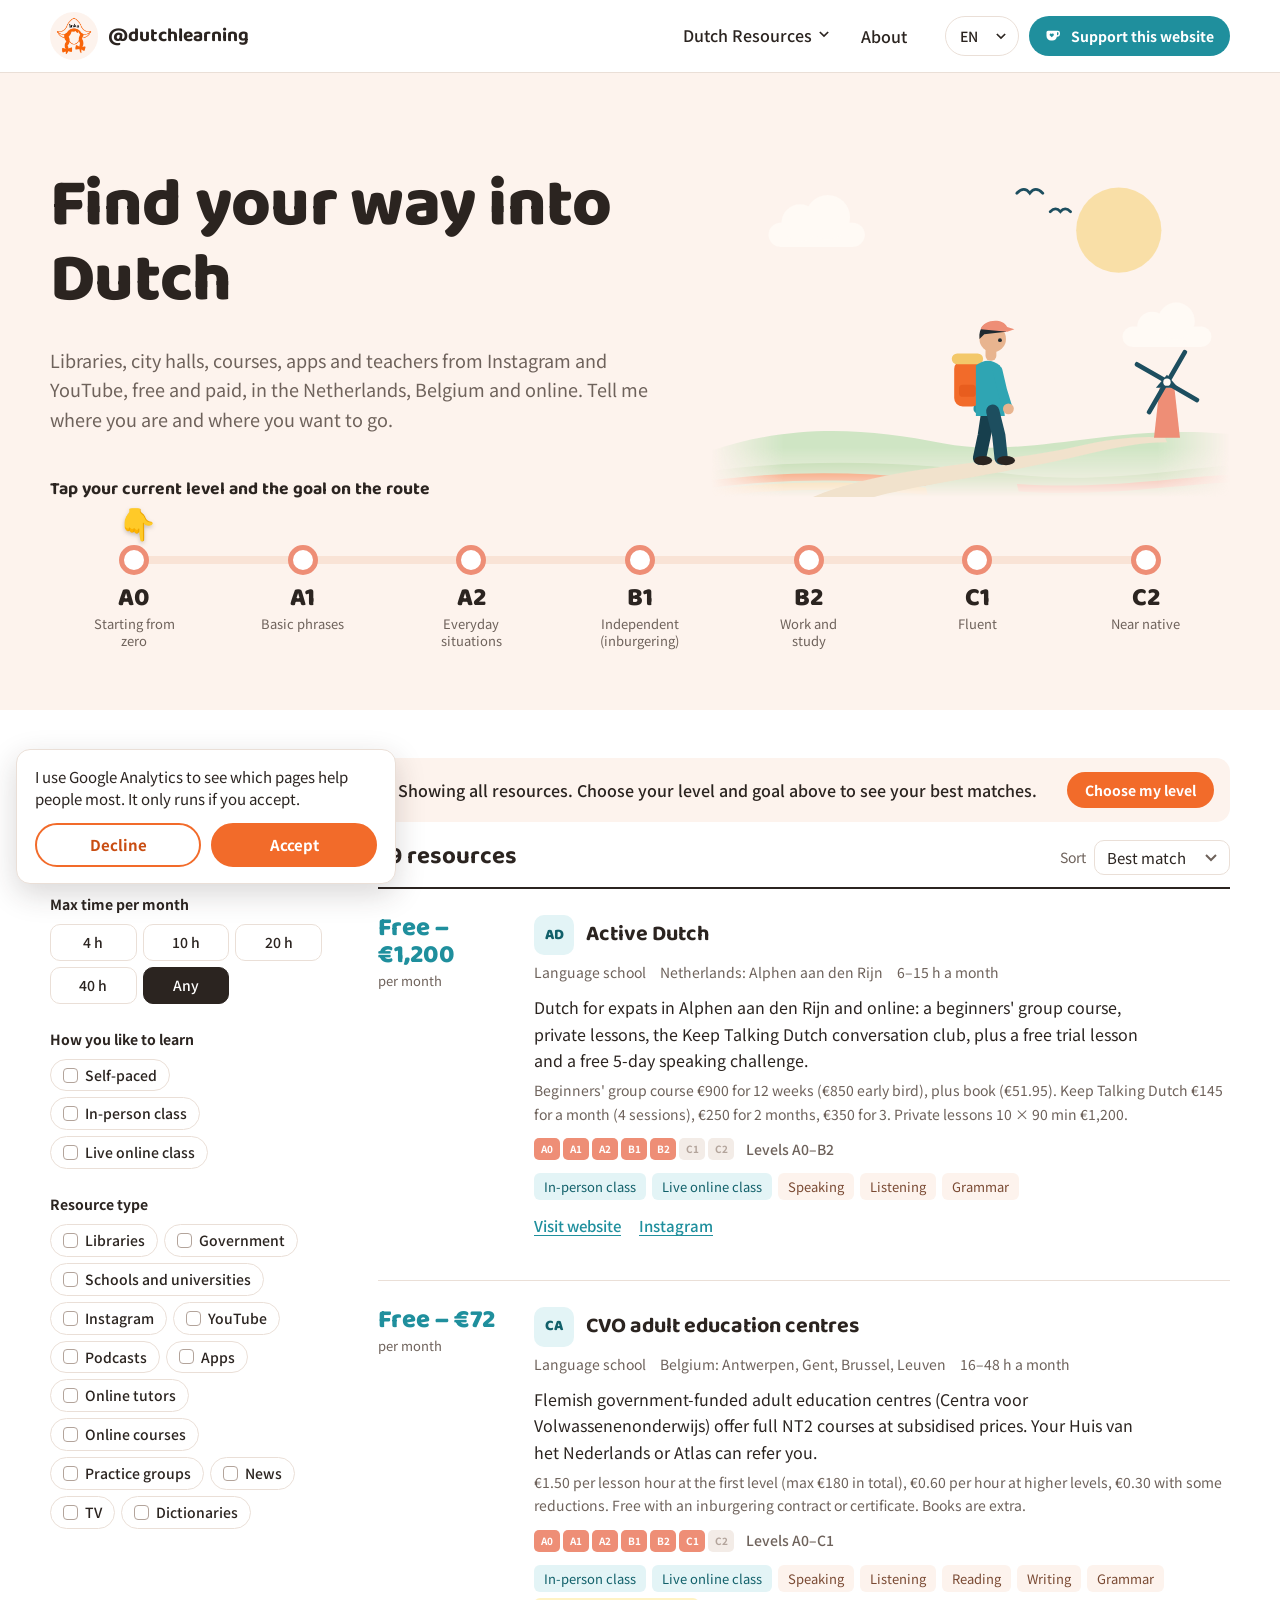
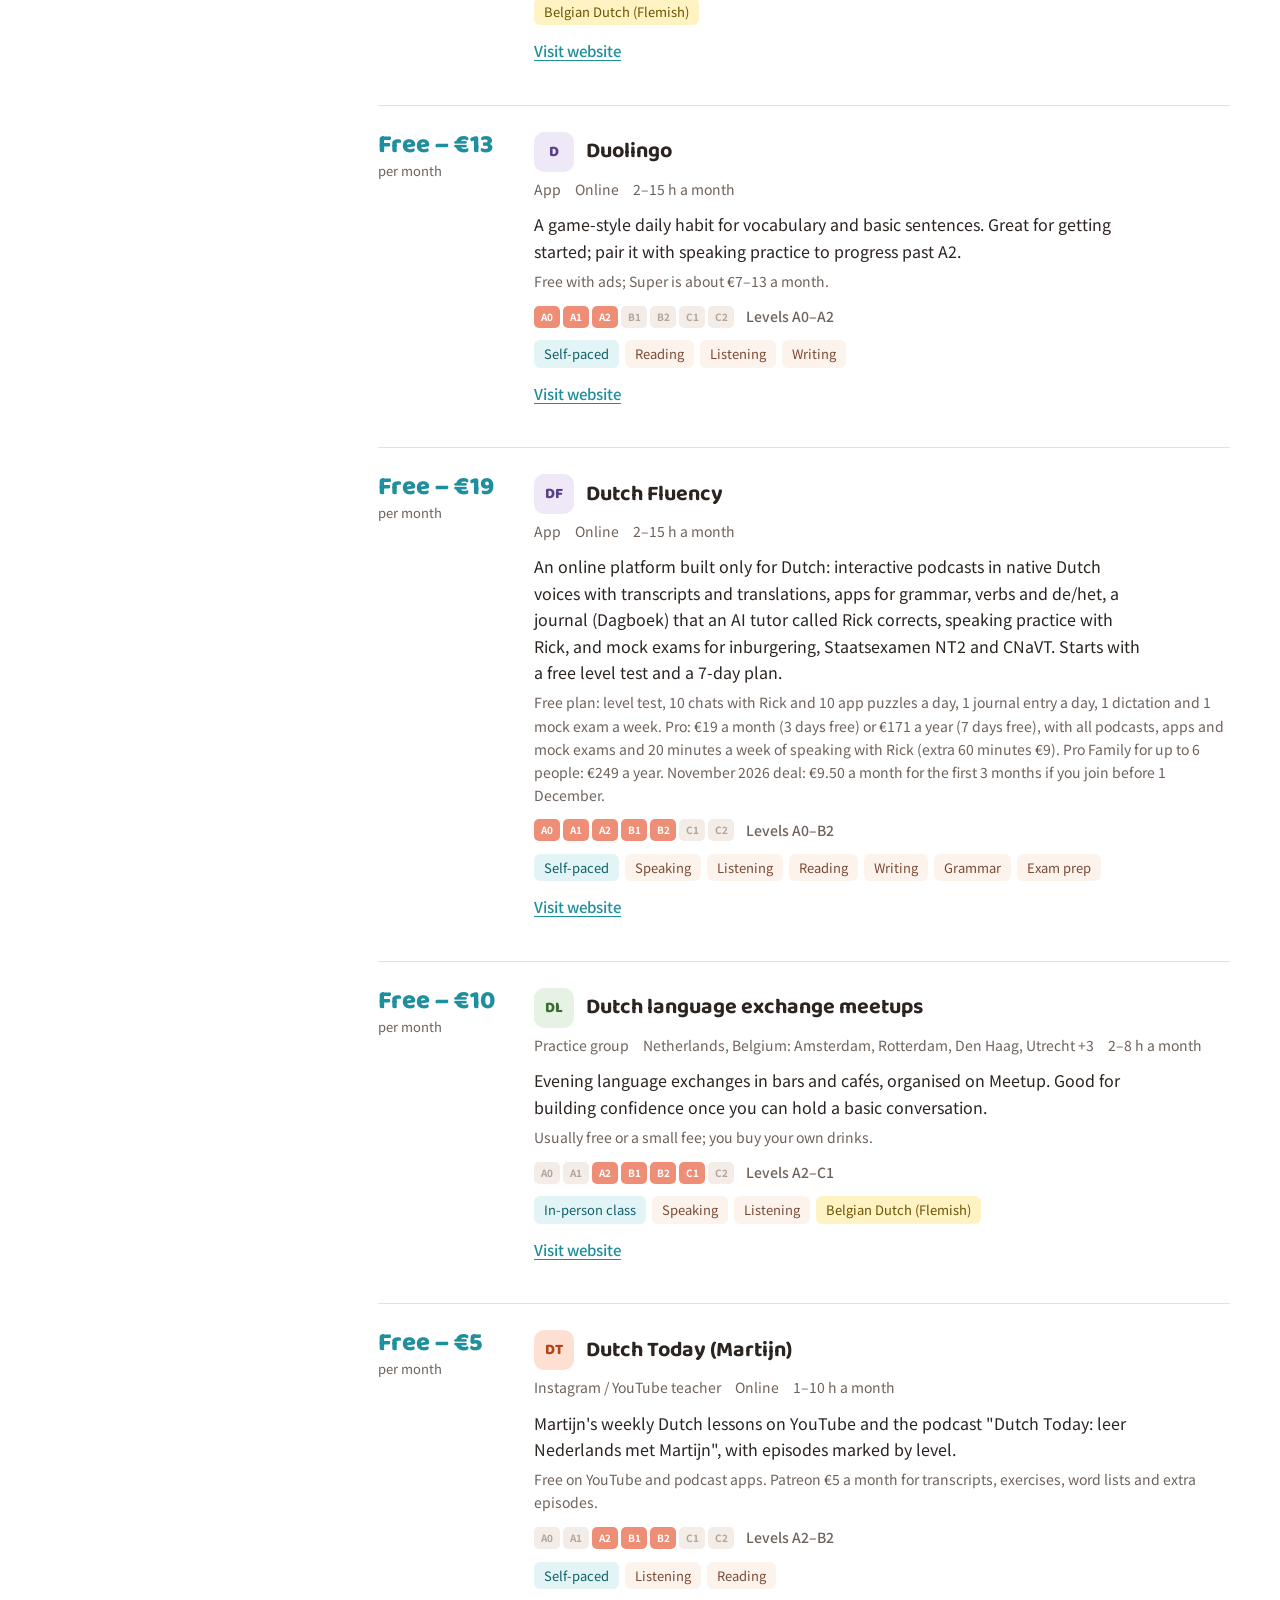
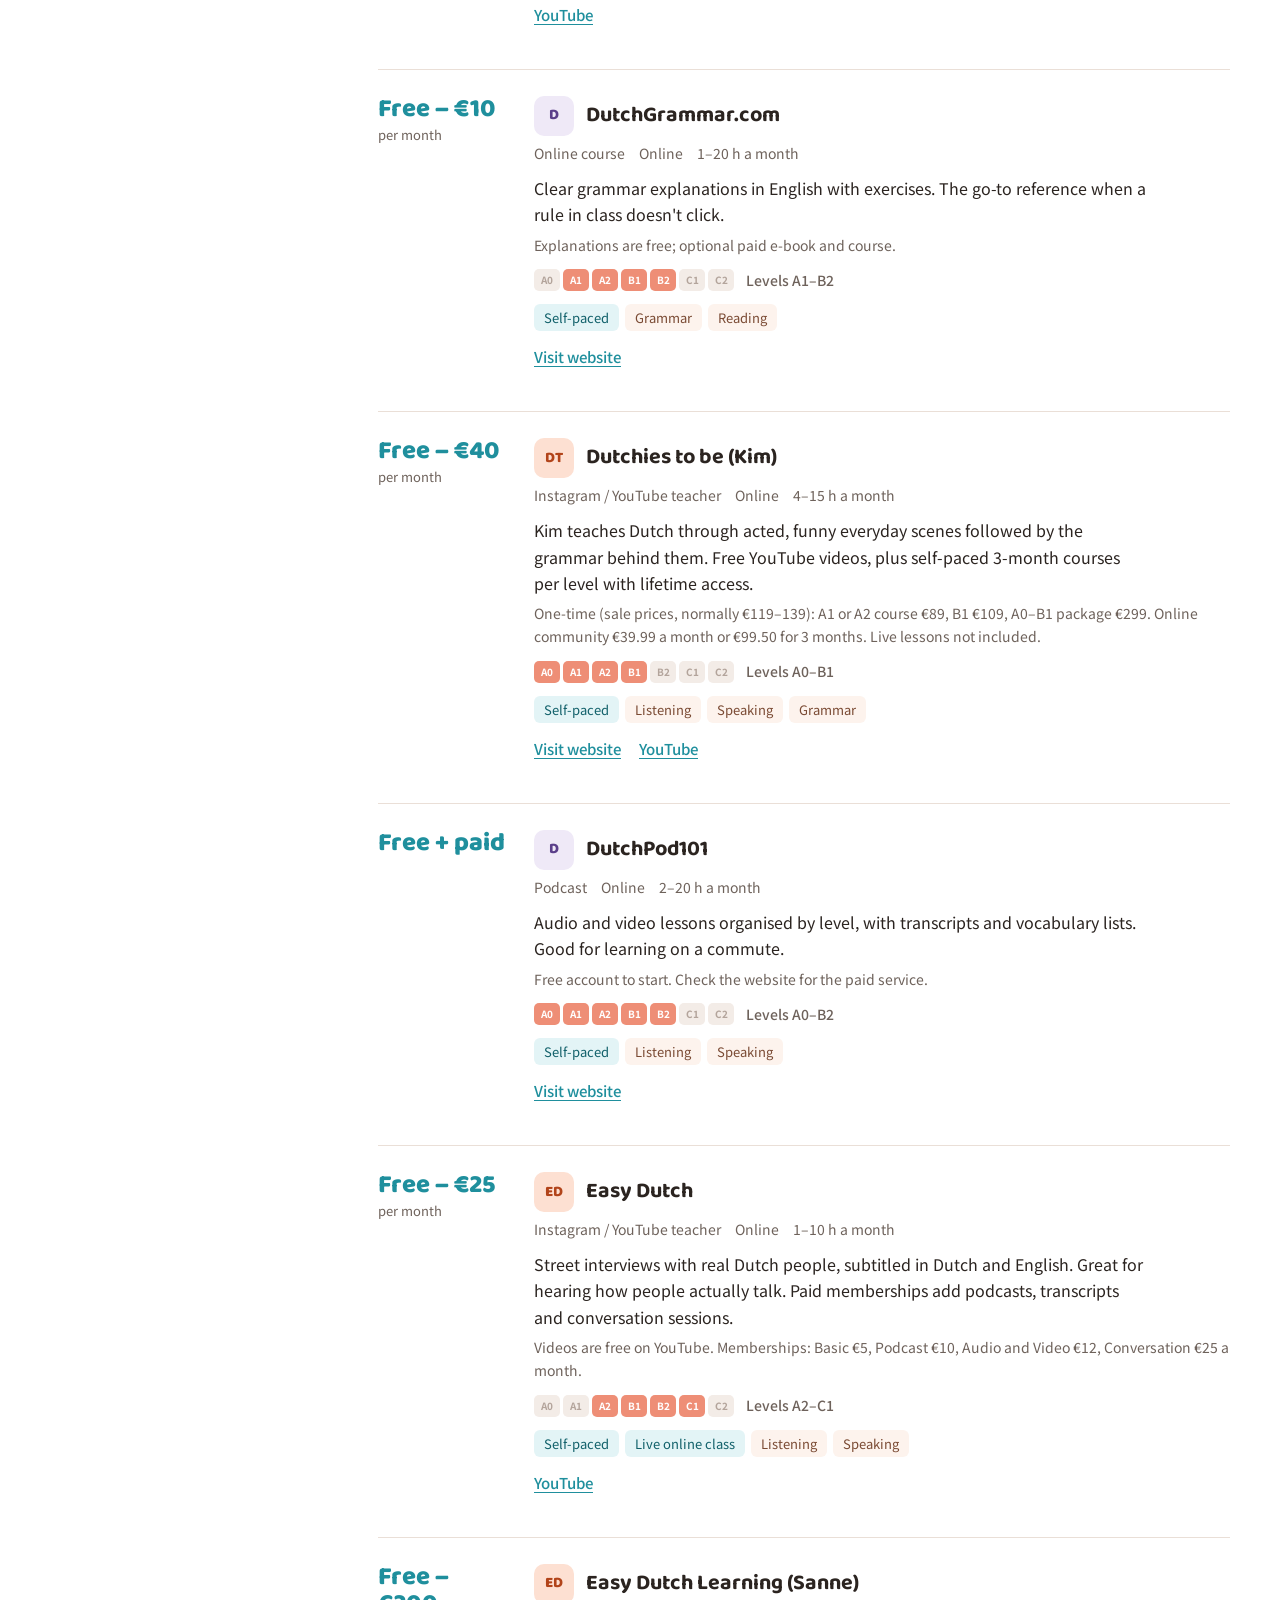
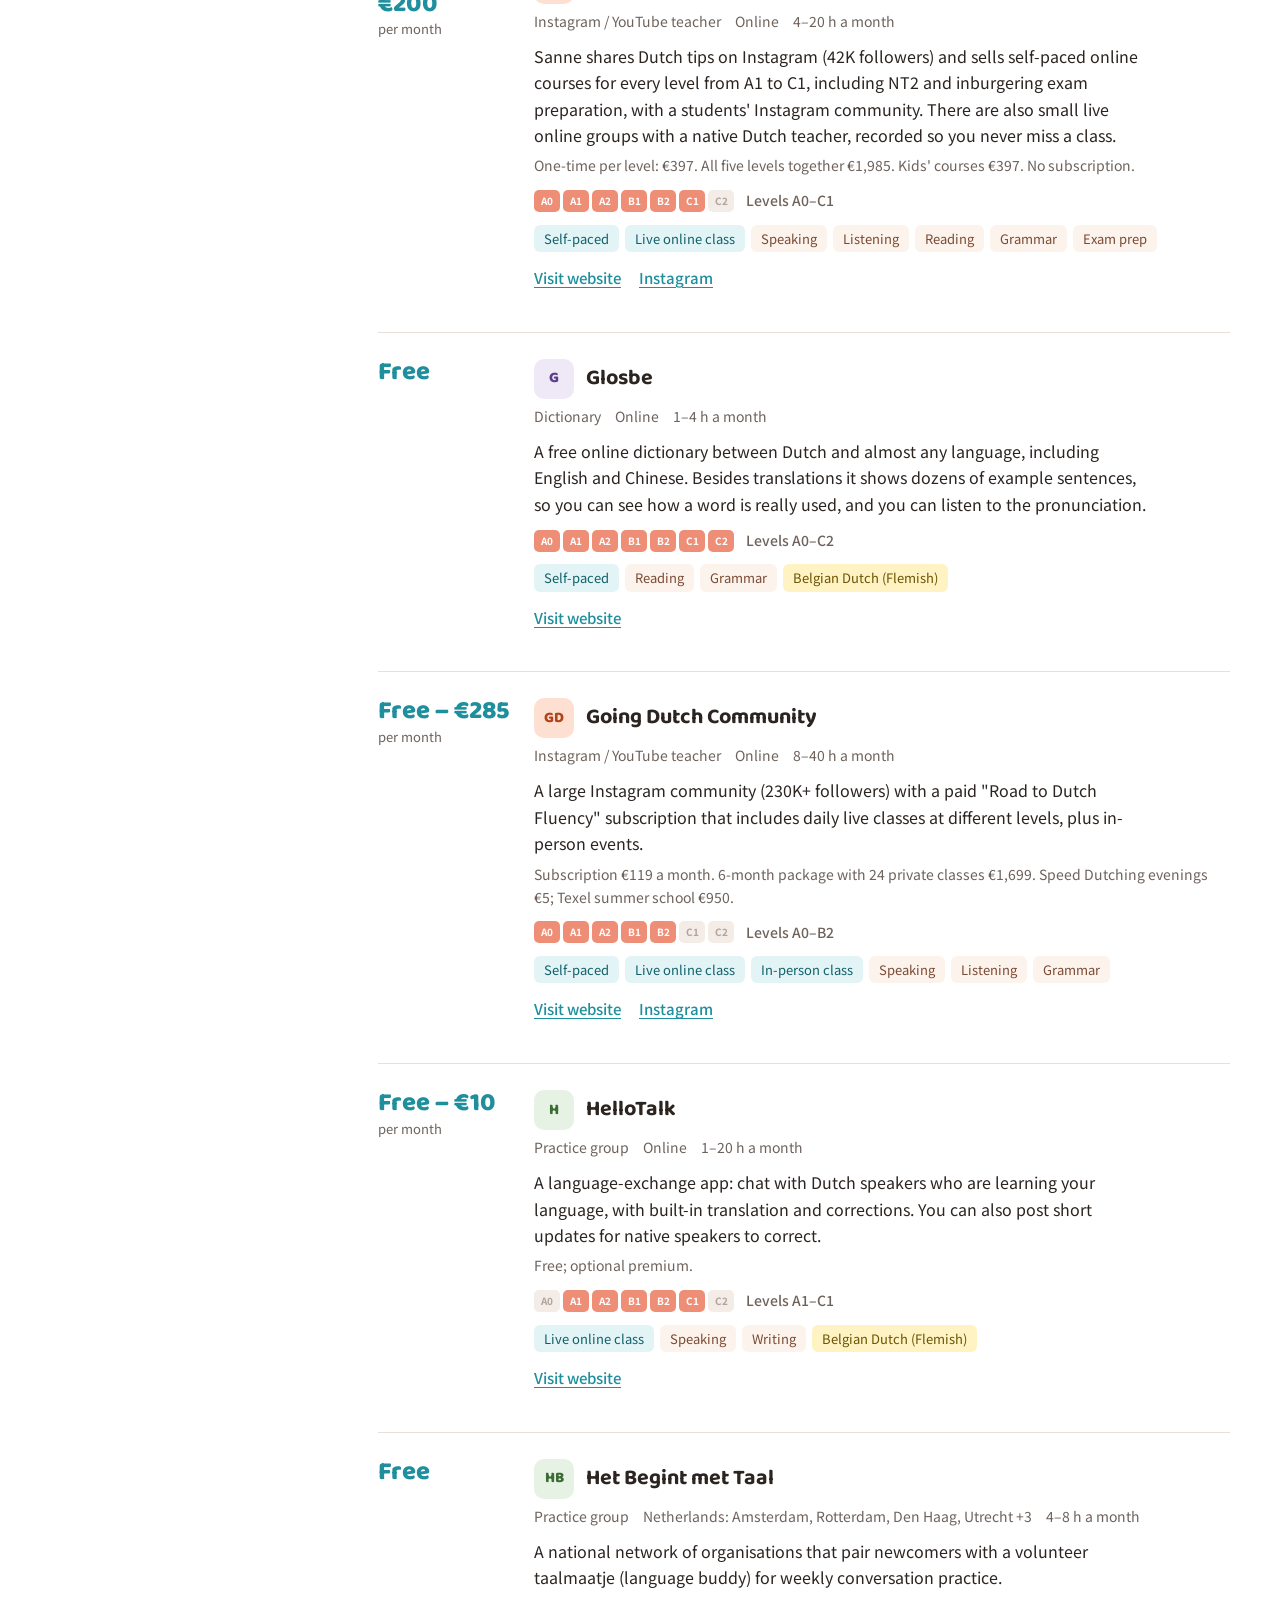
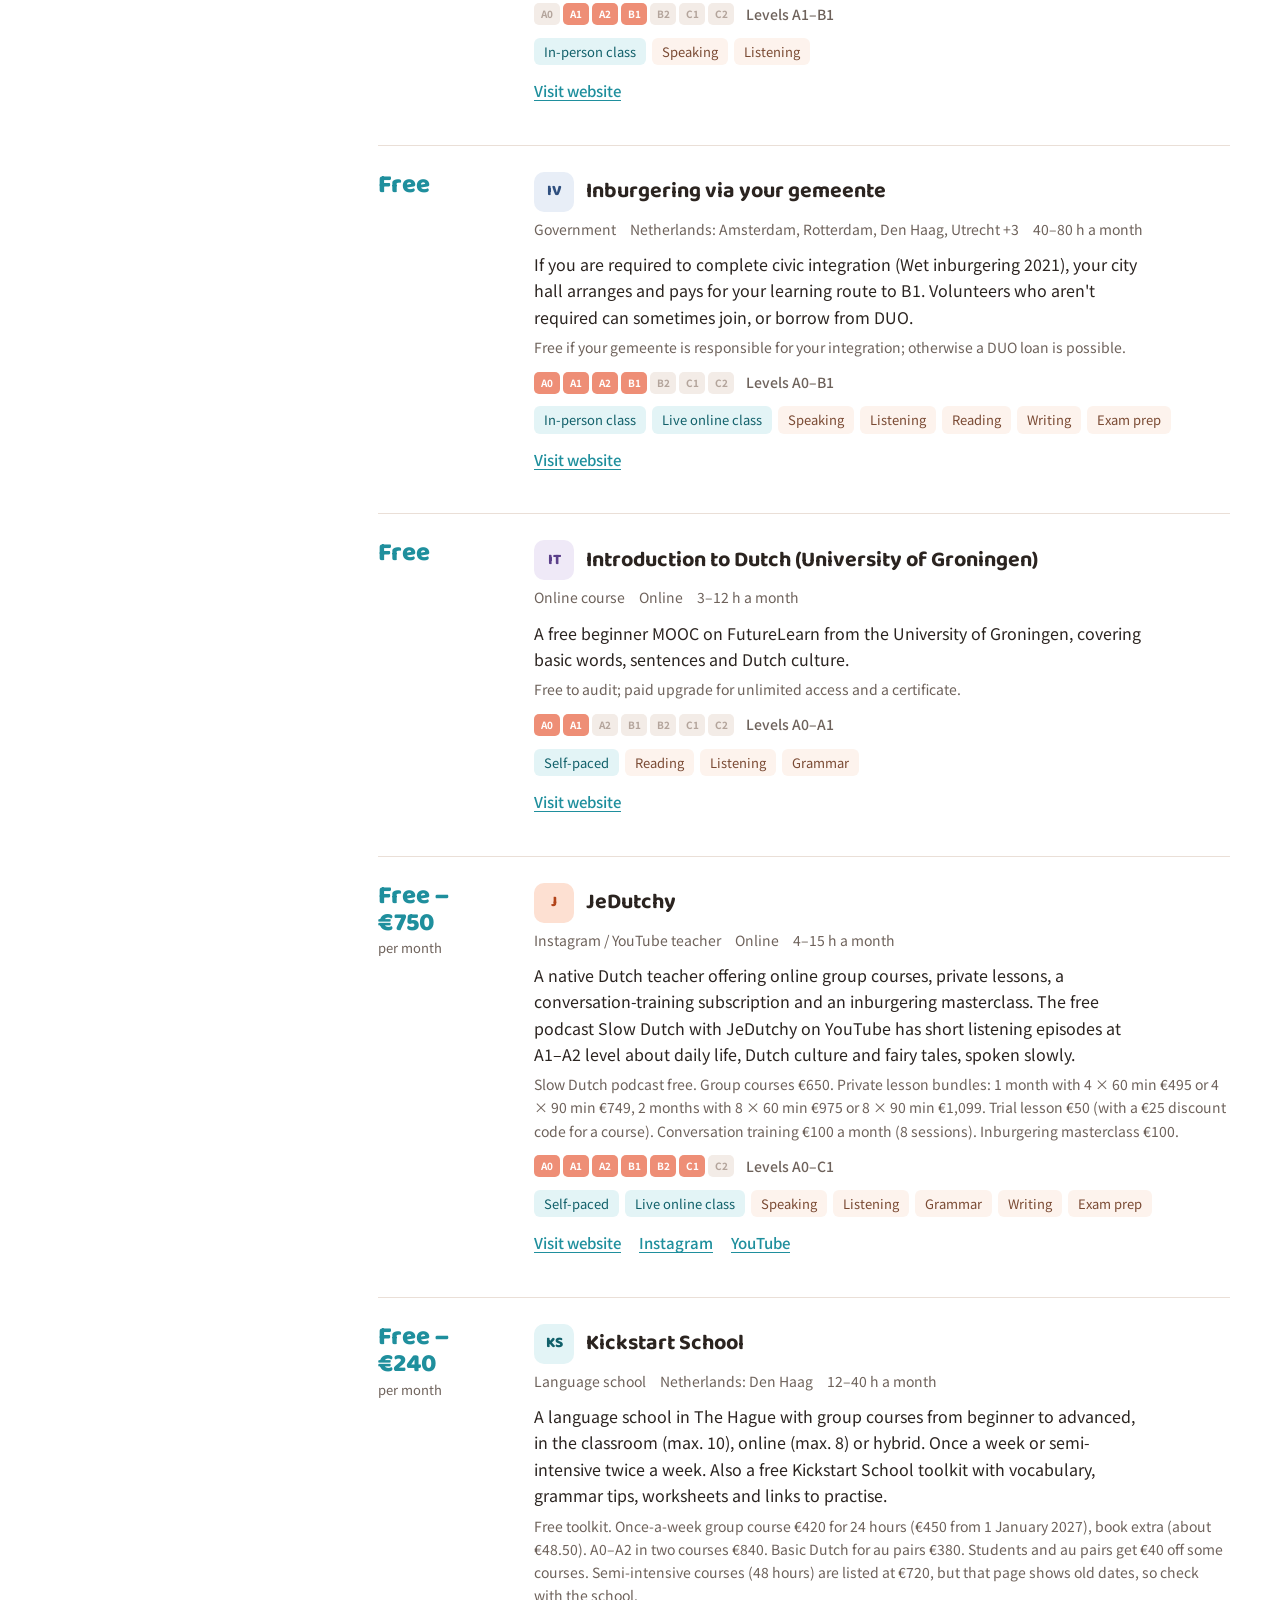
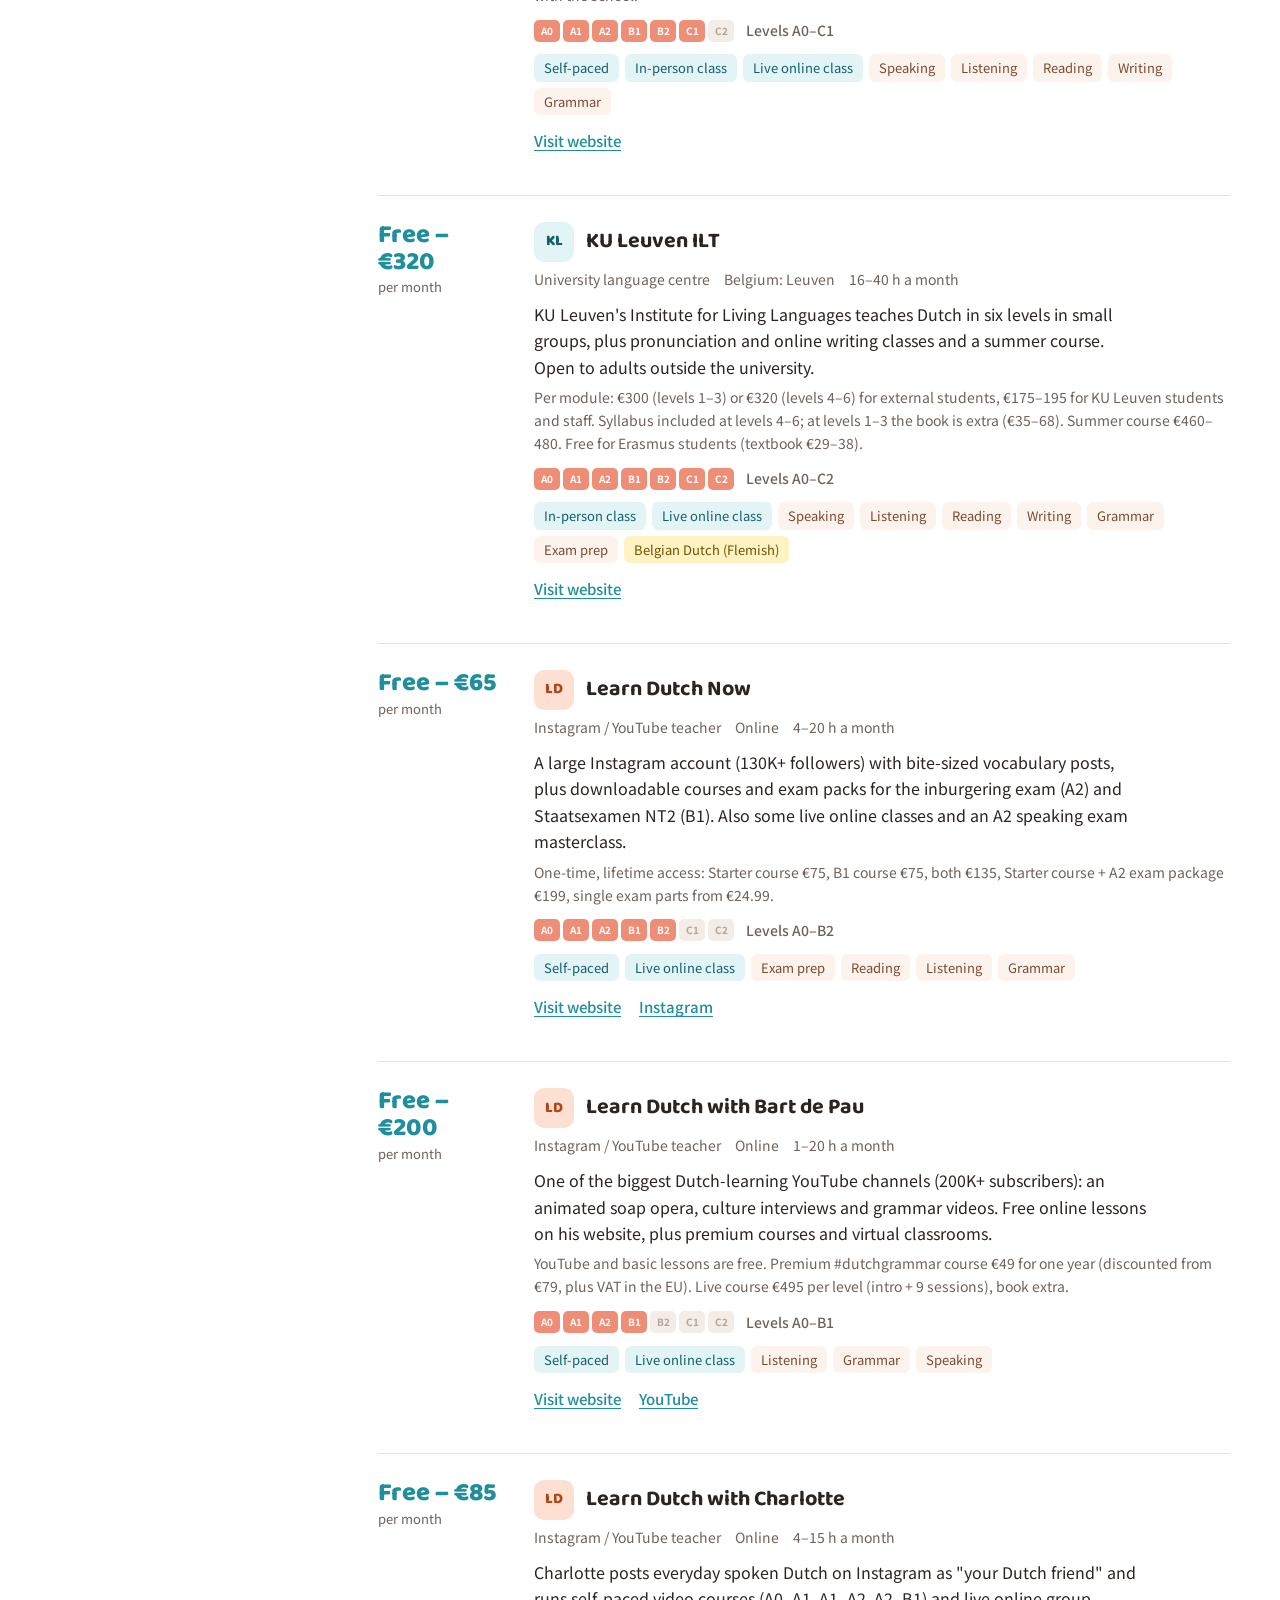
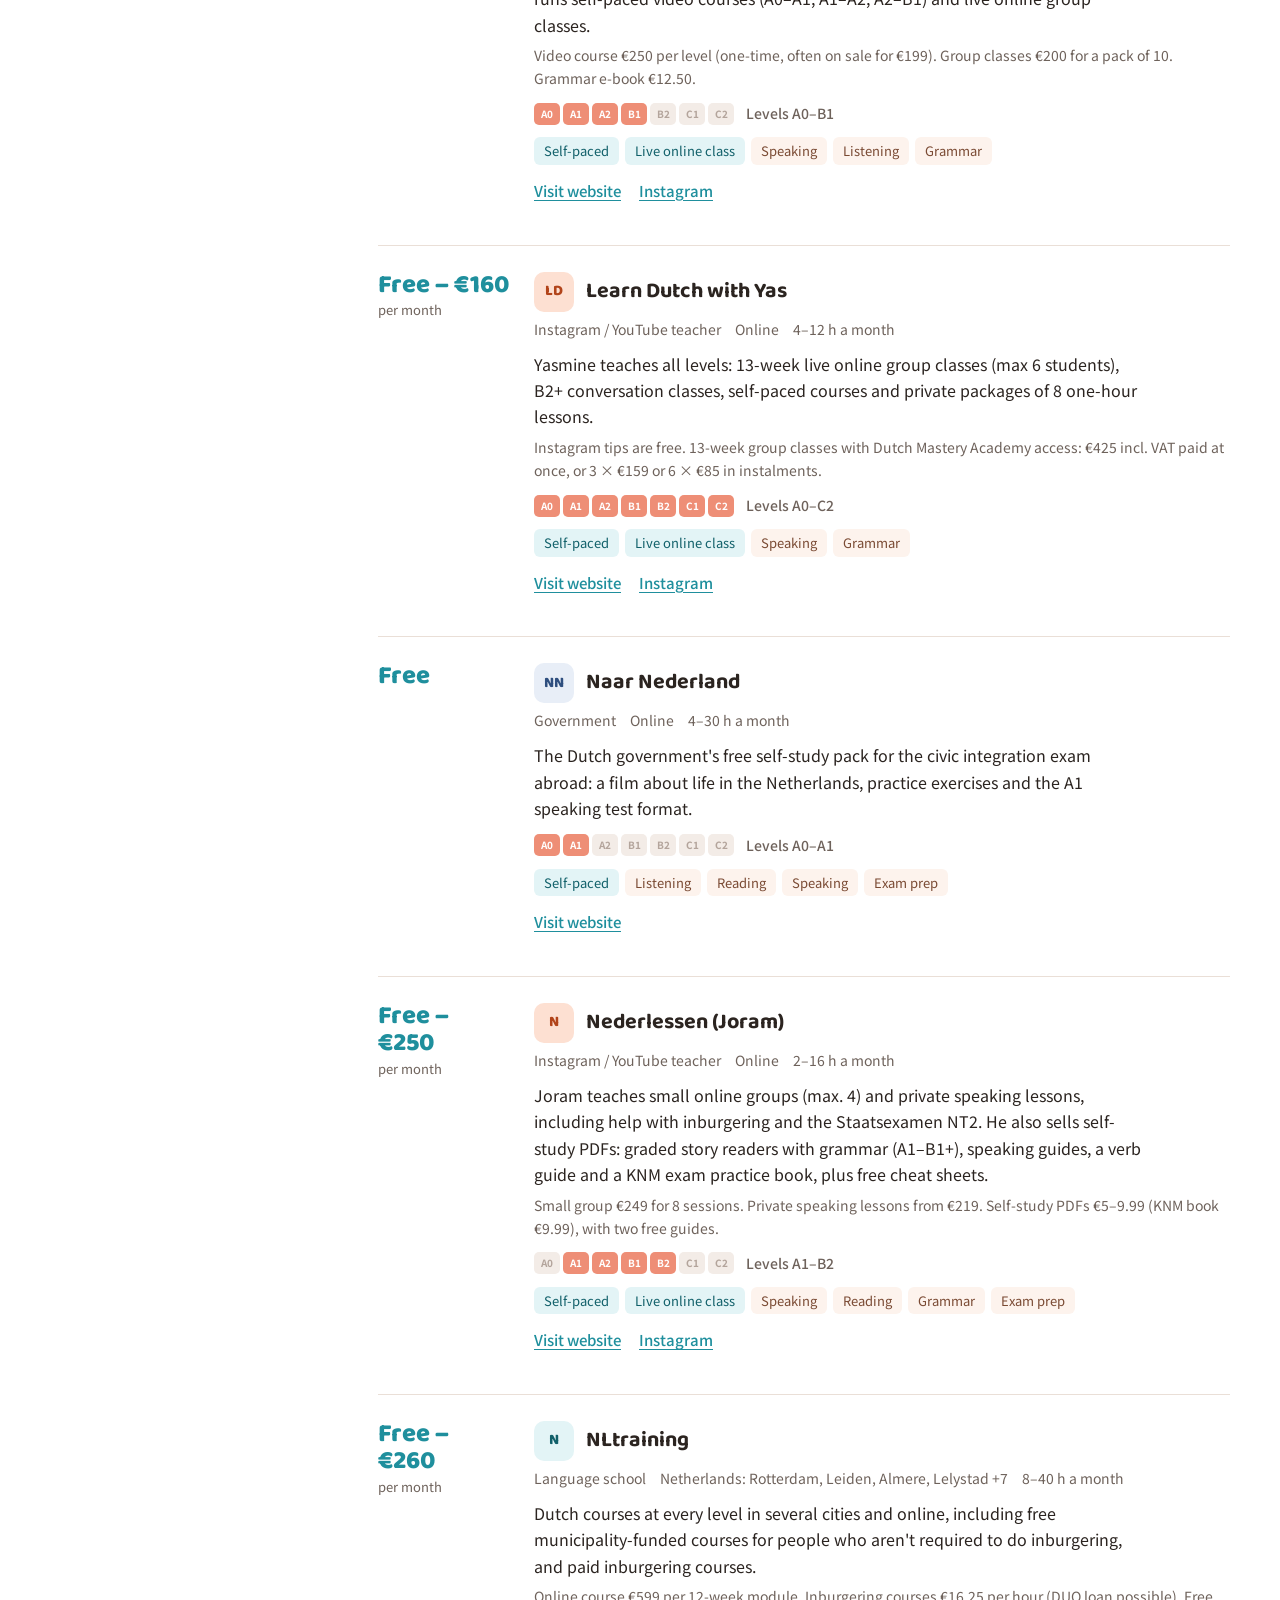
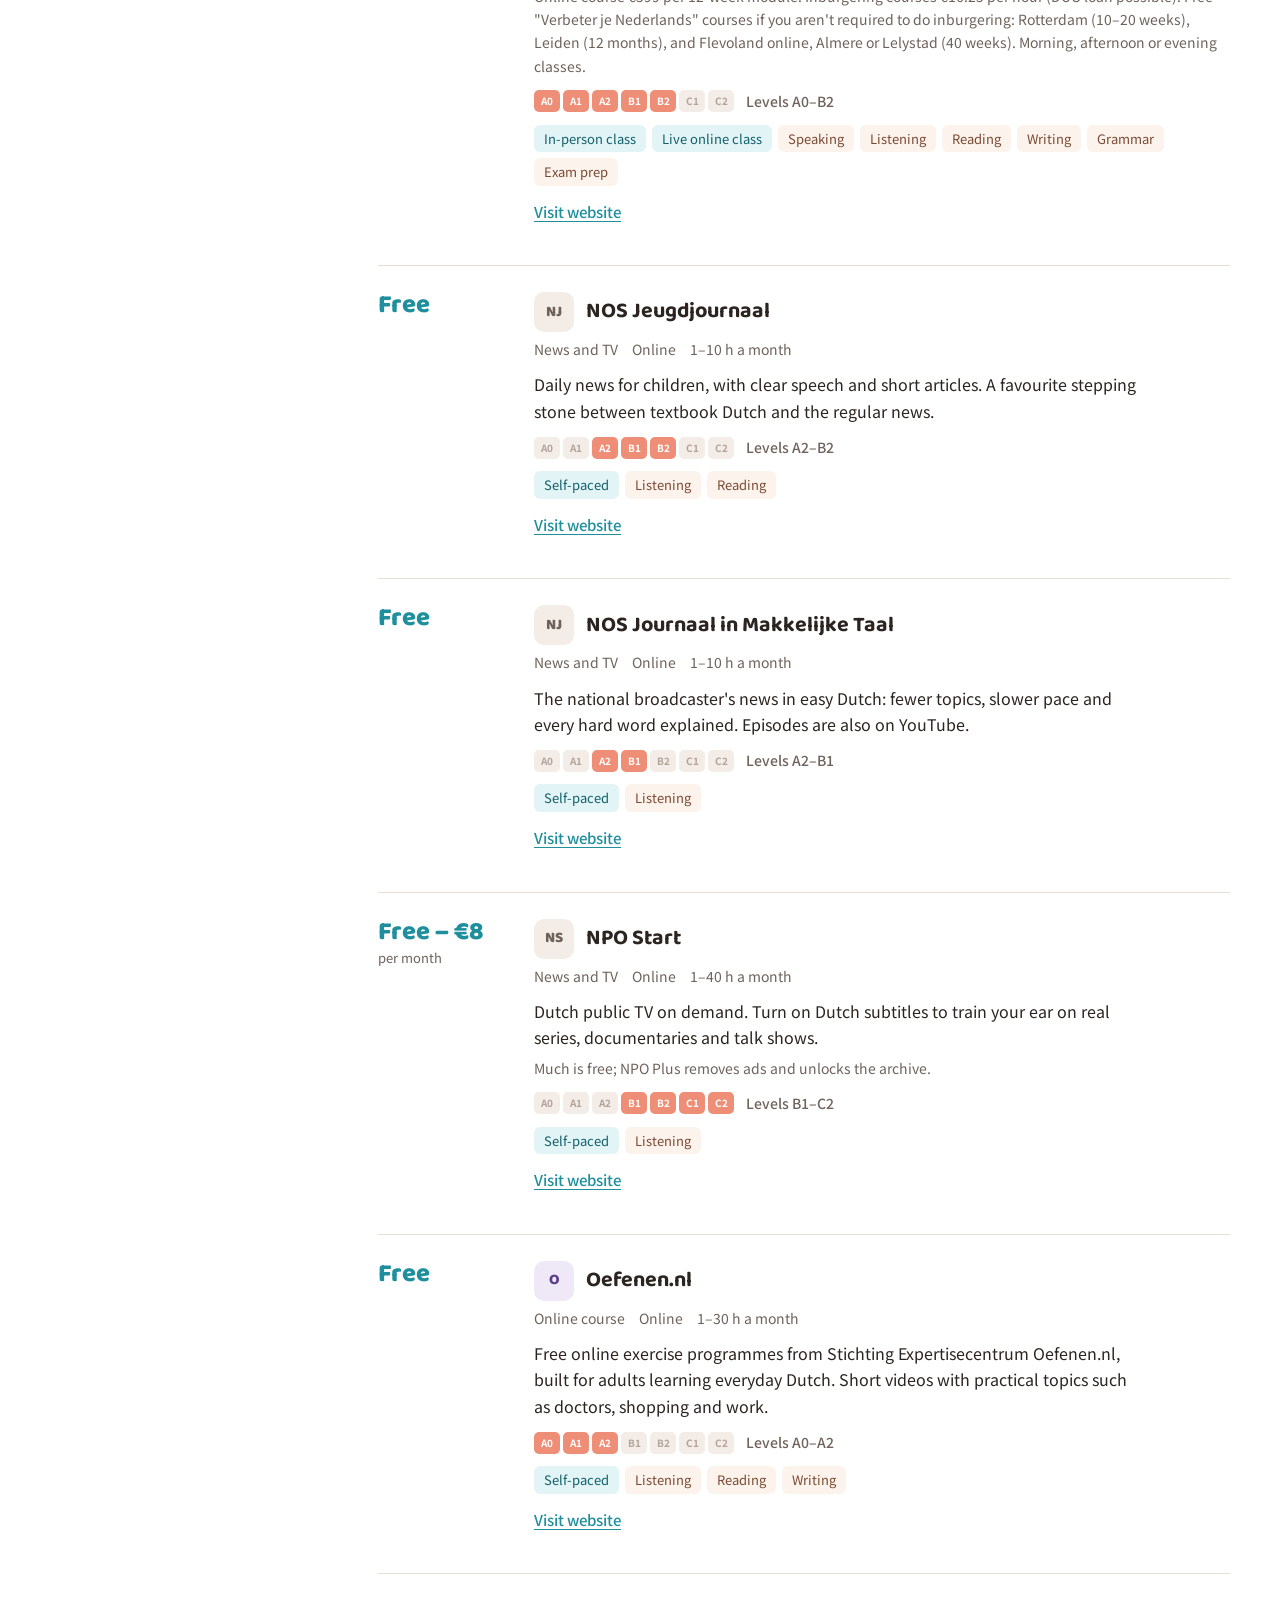
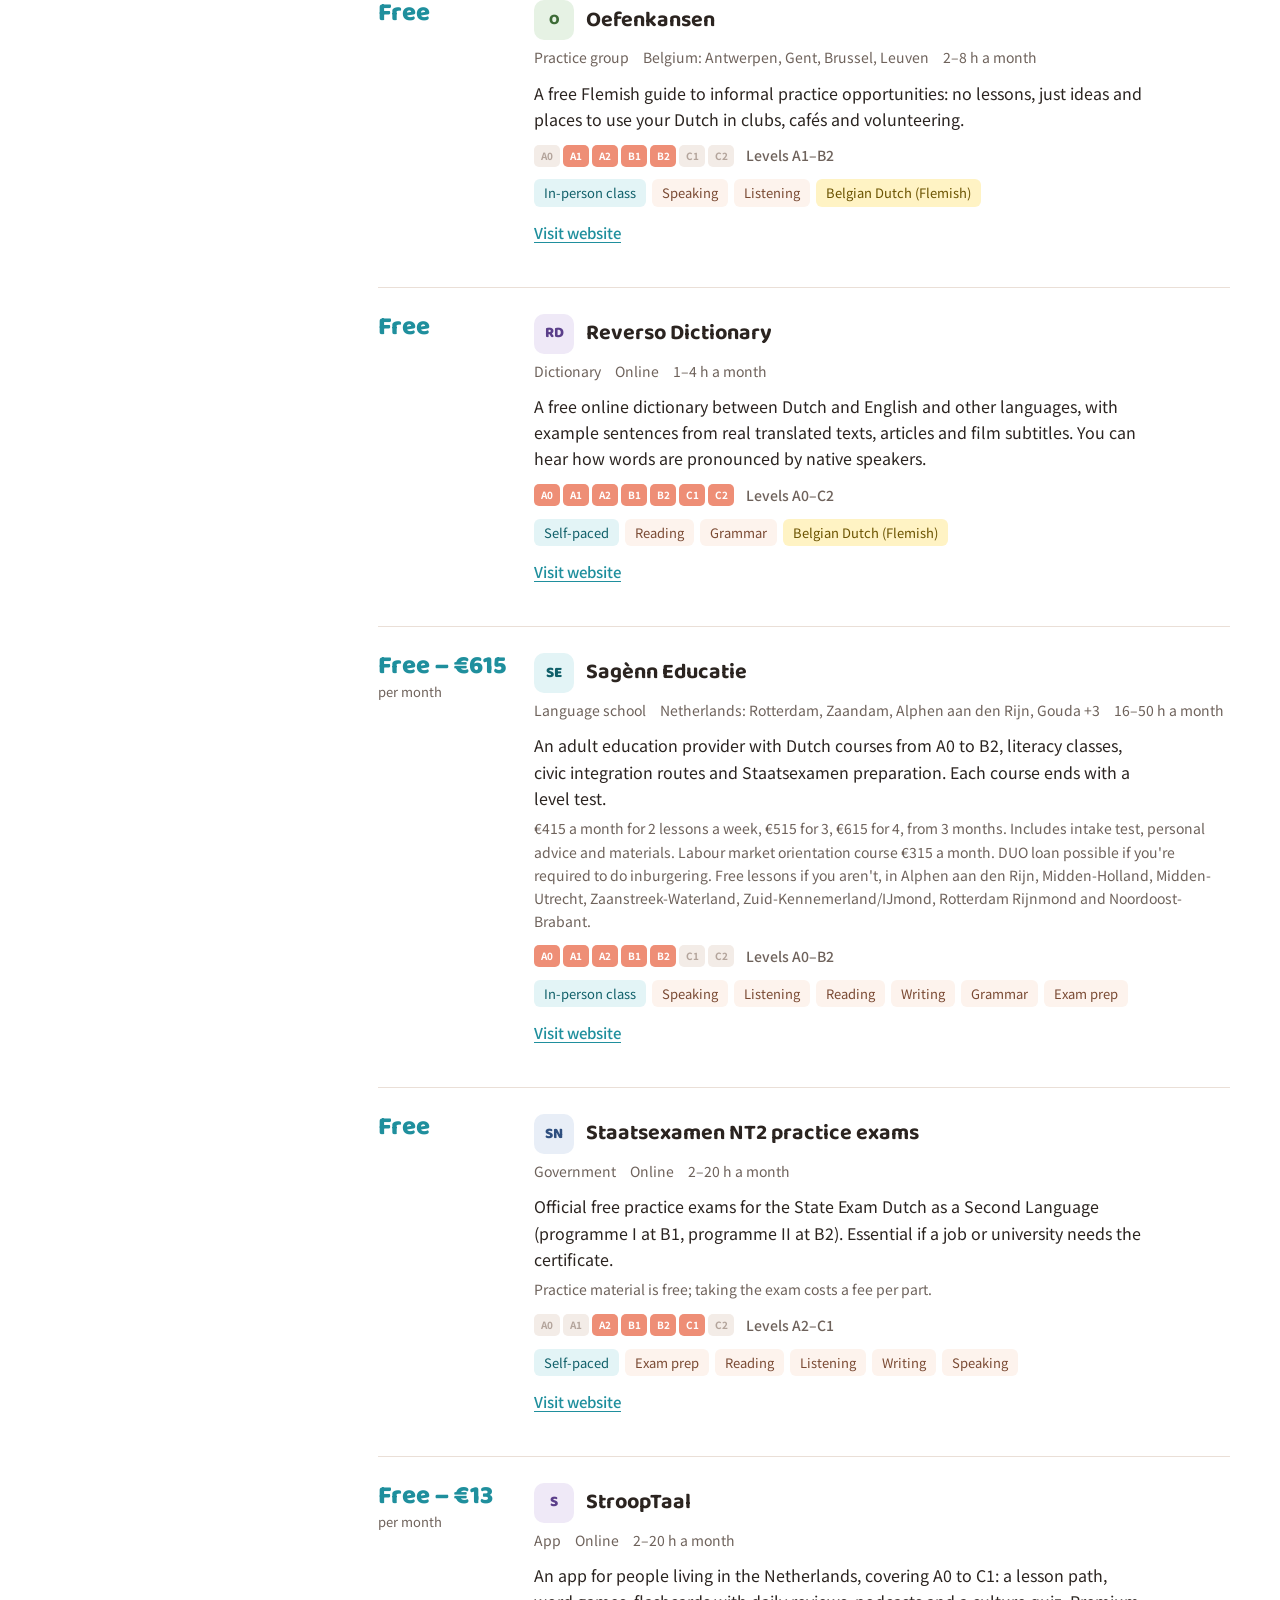
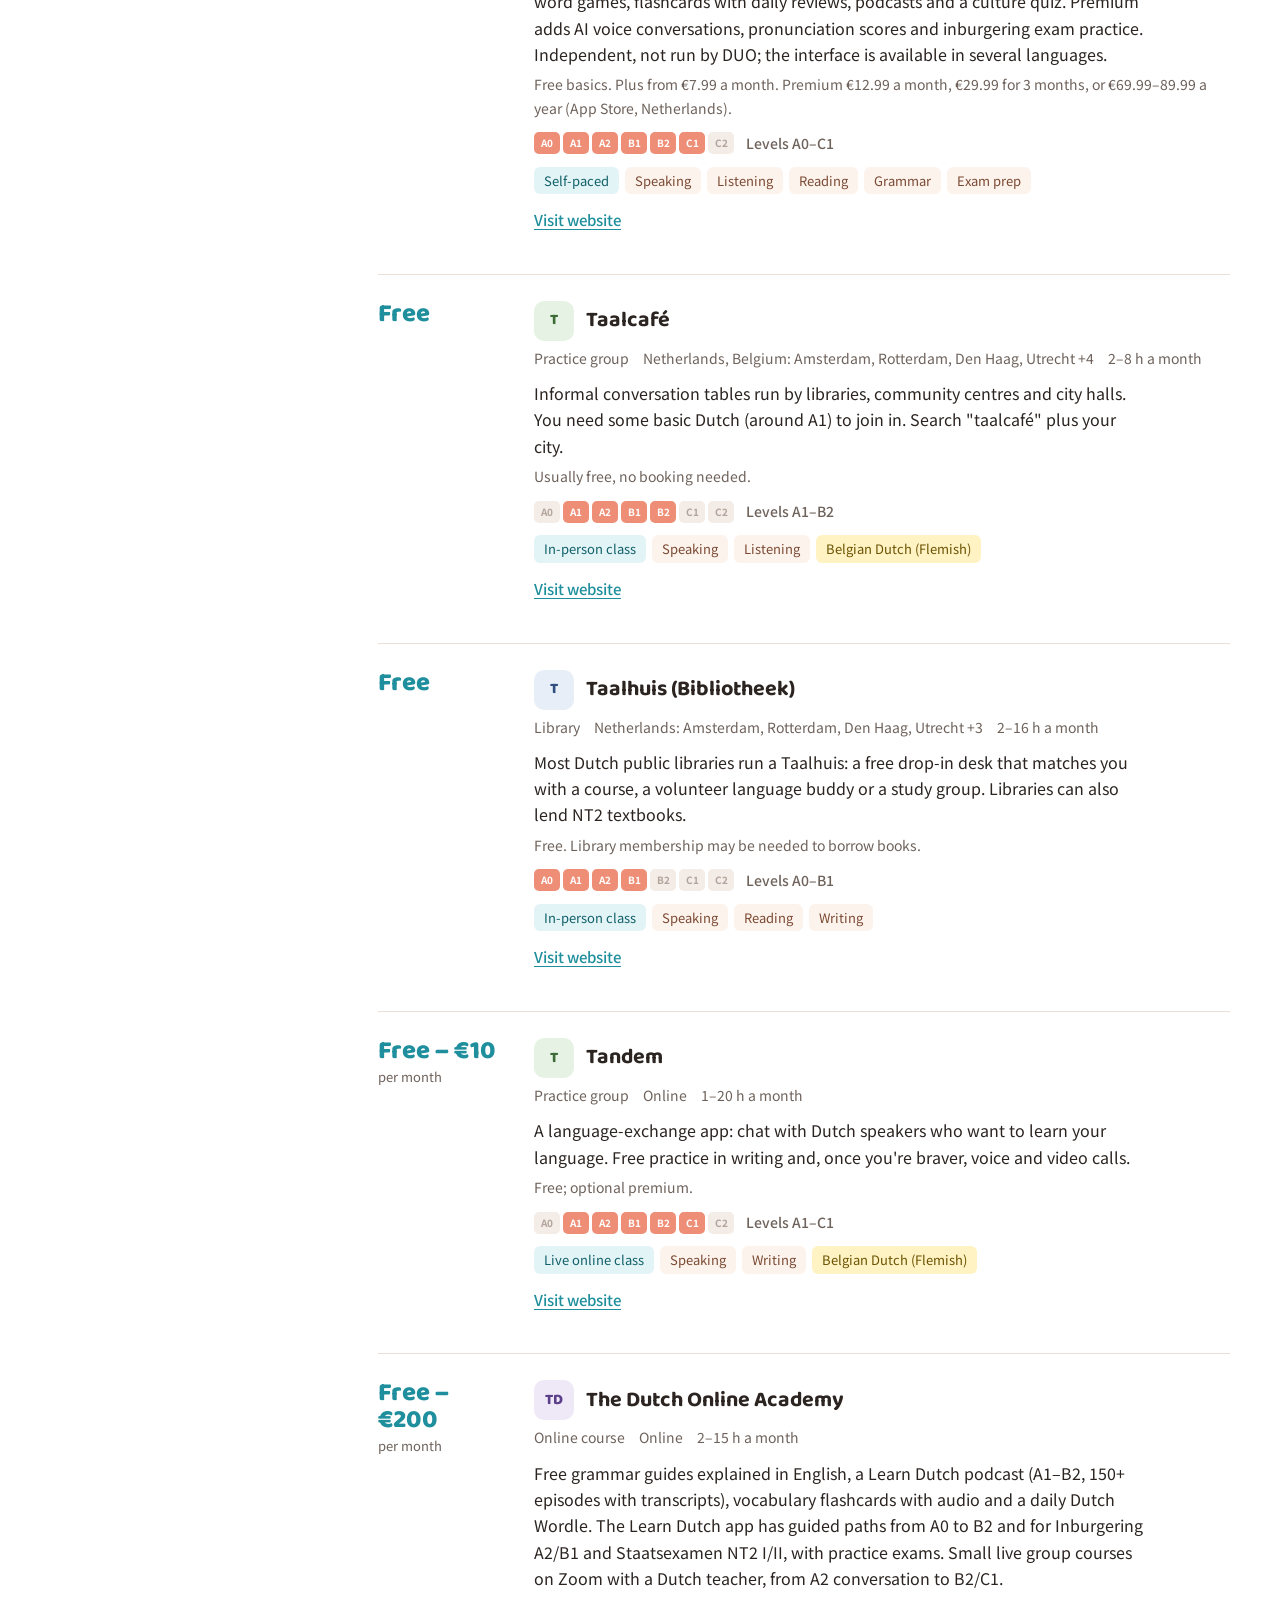
==== commit 31d83d94: "Weekly price check 2026-11-16 - ugent-uct: level 1 now €676 / €598 staff & PhD / €463 students (othe" ====
--- a/index.html
+++ b/index.html
@@ -25,7 +25,7 @@
   <meta property="og:image:height" content="630">
   <meta property="og:image:alt" content="A traveller with an orange backpack walking towards a Dutch windmill">
   <meta name="twitter:card" content="summary_large_image">
-  <script type="application/ld+json">{"@context":"https://schema.org","@graph":[{"@type":"WebSite","@id":"https://www.dutchlearningresources.com/#website","url":"https://www.dutchlearningresources.com/","name":"Dutch learning resources | @dutchlearning","inLanguage":["en","zh-Hant","nl"],"publisher":{"@id":"https://www.dutchlearningresources.com/#inka"}},{"@type":"Person","@id":"https://www.dutchlearningresources.com/#inka","name":"Inka","url":"https://www.instagram.com/dutchlearning/","sameAs":["https://www.instagram.com/dutchlearning/","https://www.inkadutchlife.com/"]},{"@type":"CollectionPage","@id":"https://www.dutchlearningresources.com/#page","url":"https://www.dutchlearningresources.com/","name":"Dutch learning resources | @dutchlearning","description":"Free and paid ways to learn Dutch in the Netherlands, Belgium and online, filtered by budget, level, time and the way you like to learn.","inLanguage":"en","isPartOf":{"@id":"https://www.dutchlearningresources.com/#website"},"author":{"@id":"https://www.dutchlearningresources.com/#inka"},"dateModified":"2026-11-02","mainEntity":{"@type":"ItemList","numberOfItems":79,"itemListElement":[{"@type":"ListItem","position":1,"name":"Taalhuis (Bibliotheek)","url":"https://www.bibliotheek.nl/","description":"Most Dutch public libraries run a Taalhuis: a free drop-in desk that matches you with a course, a volunteer language buddy or a study group. Libraries can also lend NT2 textbooks."},{"@type":"ListItem","position":2,"name":"Taalcafé","url":"https://rotterdamstyle.com/education/practise-dutch-at-the-taalcafe-in-rotterdam","description":"Informal conversation tables run by libraries, community centres and city halls. You need some basic Dutch (around A1) to join in. Search \"taalcafé\" plus your city."},{"@type":"ListItem","position":3,"name":"Inburgering via your gemeente","url":"https://www.inburgeren.nl/en/","description":"If you are required to complete civic integration (Wet inburgering 2021), your city hall arranges and pays for your learning route to B1. Volunteers who aren't required can sometimes join, or borrow from DUO."},{"@type":"ListItem","position":4,"name":"Naar Nederland","url":"https://www.naarnederland.nl/","description":"The Dutch government's free self-study pack for the civic integration exam abroad: a film about life in the Netherlands, practice exercises and the A1 speaking test format."},{"@type":"ListItem","position":5,"name":"Oefenen.nl","url":"https://oefenen.nl/","description":"Free online exercise programmes from Stichting Expertisecentrum Oefenen.nl, built for adults learning everyday Dutch. Short videos with practical topics such as doctors, shopping and work."},{"@type":"ListItem","position":6,"name":"Het Begint met Taal","url":"https://hetbegintmettaal.nl/","description":"A national network of organisations that pair newcomers with a volunteer taalmaatje (language buddy) for weekly conversation practice."},{"@type":"ListItem","position":7,"name":"NOS Journaal in Makkelijke Taal","url":"https://nos.nl/l/2536458","description":"The national broadcaster's news in easy Dutch: fewer topics, slower pace and every hard word explained. Episodes are also on YouTube."},{"@type":"ListItem","position":8,"name":"NOS Jeugdjournaal","url":"https://jeugdjournaal.nl/","description":"Daily news for children, with clear speech and short articles. A favourite stepping stone between textbook Dutch and the regular news."},{"@type":"ListItem","position":9,"name":"NPO Start","url":"https://npo.nl/start","description":"Dutch public TV on demand. Turn on Dutch subtitles to train your ear on real series, documentaries and talk shows."},{"@type":"ListItem","position":10,"name":"VRT MAX","url":"https://www.vrt.be/vrtmax/","description":"Flemish public TV on demand: series, documentaries, news and kids' shows in Belgian Dutch. Turn on Dutch subtitles with the CC button to train your ear."},{"@type":"ListItem","position":11,"name":"Wablieft","url":"https://wablieft.be/nl/abonnement","description":"A Flemish newspaper written in clear, simple Dutch. Good weekly reading practice if you live in Belgium or want Flemish vocabulary."},{"@type":"ListItem","position":12,"name":"Huis van het Nederlands Brussel","url":"https://www.huisnederlandsbrussel.be/","description":"Free advice and a placement test, then they point you to the right course in Brussels, free or paid, in person or online. They also list practice activities like theatre and conversation groups."},{"@type":"ListItem","position":13,"name":"Atlas Antwerpen","url":"https://www.atlas-antwerpen.be/","description":"Antwerp's integration and Dutch-learning centre. Book an intake to get matched with a course and practice opportunities in the city."},{"@type":"ListItem","position":14,"name":"CVO adult education centres","url":"https://www.vlaanderen.be/onderwijs-en-vorming/school-en-studiekosten/kosten-volwassenenonderwijs","description":"Flemish government-funded adult education centres (Centra voor Volwassenenonderwijs) offer full NT2 courses at subsidised prices. Your Huis van het Nederlands or Atlas can refer you."},{"@type":"ListItem","position":15,"name":"VDAB Nederlands leren","url":"https://www.vdab.be/anderstalig/nederlands","description":"The Flemish employment service offers free Dutch courses for jobseekers, including a track for highly educated newcomers (Hogerop NT2)."},{"@type":"ListItem","position":16,"name":"Oefenkansen","url":"https://www.oefenkansen.be/","description":"A free Flemish guide to informal practice opportunities: no lessons, just ideas and places to use your Dutch in clubs, cafés and volunteering."},{"@type":"ListItem","position":17,"name":"Volksuniversiteit","url":"https://www.volksuniversiteit.nl/","description":"Affordable evening group courses run by local non-profits in most Dutch cities. Prices and schedules differ per city."},{"@type":"ListItem","position":18,"name":"UvA Talen","url":"https://www.uvatalen.nl/nederlands","description":"The University of Amsterdam's language centre, open to everyone. Courses from beginner to B2, e-learning, writing and fluency courses, and Staatsexamen preparation."},{"@type":"ListItem","position":19,"name":"Babel (Utrecht)","url":"https://www.babel.nl/cursus/","description":"A language school in Utrecht with Dutch courses from beginner to C1, in the classroom or a virtual classroom, plus conversation courses, e-learning and Staatsexamen training."},{"@type":"ListItem","position":20,"name":"EUR Language & Training Centre","url":"https://www.eur.nl/onderwijs/taal-trainingscentrum/nederlands/nederlands-a1-beginners","description":"Erasmus University Rotterdam's Dutch courses, open to all. International EUR students pay a heavily reduced fee once per level."},{"@type":"ListItem","position":21,"name":"In'to Languages (Wageningen)","url":"https://www.wur.nl/nl/onderwijs/into-languages","description":"Wageningen University's language centre, including social Dutch courses and intensive summer courses."},{"@type":"ListItem","position":22,"name":"KU Leuven ILT","url":"https://ilt.kuleuven.be/cursus/nt2_prijs_voorwaarden.php","description":"KU Leuven's Institute for Living Languages teaches Dutch in six levels in small groups, plus pronunciation and online writing classes and a summer course. Open to adults outside the university."},{"@type":"ListItem","position":23,"name":"UCT Gent","url":"https://www.uct.ugent.be/en","description":"Ghent University's language centre teaches Dutch from level 1 (A1) to level 6 (C1), as intensive day courses or evening courses, open to residents as well as students."},{"@type":"ListItem","position":24,"name":"Linguapolis (University of Antwerp)","url":"https://www.uantwerpen.be/en/centres/linguapolis/language-courses/languages/dutch/tariffs-and-subsidies2/","description":"The University of Antwerp's language institute, with Dutch courses for students, expats and professionals, plus a one-year academic Dutch programme."},{"@type":"ListItem","position":25,"name":"Regina Coeli","url":"https://www.reginacoeli.com/language-courses/fees.html","description":"A well-known residential language institute in Vught: full-immersion training, mostly one-to-one, often paid for by employers. Also runs small evening groups at High Tech Campus Eindhoven."},{"@type":"ListItem","position":26,"name":"Direct Dutch Institute","url":"https://directdutch.com/courses/","description":"A private language school in The Hague for expats, with in-person and online group courses from A0 to B2, a B1+ writing course and two-week intensives."},{"@type":"ListItem","position":27,"name":"Koentact","url":"https://koentact.nl/","description":"An Amsterdam language school with small group courses (5–12 students), a conversation course and one-week intensives (max 6 students)."},{"@type":"ListItem","position":28,"name":"Introduction to Dutch (University of Groningen)","url":"https://www.futurelearn.com/courses/dutch","description":"A free beginner MOOC on FutureLearn from the University of Groningen, covering basic words, sentences and Dutch culture."},{"@type":"ListItem","position":29,"name":"TU Delft Dutch courses","url":"https://www.tudelft.nl/tbm/itav/onderwijs/nederlands-nt2/nederlandse-cursussen","description":"TU Delft's language centre runs Dutch courses from beginner to advanced, a summer school, NT2 State Exam preparation and a free online beginners course. Open to non-students too."},{"@type":"ListItem","position":30,"name":"Staatsexamen NT2 practice exams","url":"https://www.staatsexamensnt2.nl/","description":"Official free practice exams for the State Exam Dutch as a Second Language (programme I at B1, programme II at B2). Essential if a job or university needs the certificate."},{"@type":"ListItem","position":31,"name":"DutchGrammar.com","url":"https://www.dutchgrammar.com/","description":"Clear grammar explanations in English with exercises. The go-to reference when a rule in class doesn't click."},{"@type":"ListItem","position":32,"name":"Duolingo","url":"https://www.duolingo.com/course/nl/en/Learn-Dutch","description":"A game-style daily habit for vocabulary and basic sentences. Great for getting started; pair it with speaking practice to progress past A2."},{"@type":"ListItem","position":33,"name":"Babbel","url":"https://www.babbel.com/learn-dutch","description":"Short structured lessons with dialogues and grammar tips, taught from English. More grammar than Duolingo."},{"@type":"ListItem","position":34,"name":"DutchPod101","url":"https://www.dutchpod101.com/","description":"Audio and video lessons organised by level, with transcripts and vocabulary lists. Good for learning on a commute."},{"@type":"ListItem","position":35,"name":"italki","url":"https://www.italki.com/en/teachers/dutch","description":"Book one-to-one video lessons with Dutch and Flemish tutors. Filter by price and specialty, such as inburgering or Staatsexamen prep."},{"@type":"ListItem","position":36,"name":"Preply","url":"https://preply.com/en/online/dutch-tutors","description":"Another large tutor marketplace with many Dutch teachers. Trial lessons are discounted, so it's easy to try a few teachers."},{"@type":"ListItem","position":37,"name":"Tandem","url":"https://tandem.net/language-exchange/netherlands","description":"A language-exchange app: chat with Dutch speakers who want to learn your language. Free practice in writing and, once you're braver, voice and video calls."},{"@type":"ListItem","position":38,"name":"HelloTalk","url":"https://www.hellotalk.com/en/learn/dutch","description":"A language-exchange app: chat with Dutch speakers who are learning your language, with built-in translation and corrections. You can also post short updates for native speakers to correct."},{"@type":"ListItem","position":39,"name":"Dutch language exchange meetups","url":"https://www.meetup.com/topics/dutch-language/","description":"Evening language exchanges in bars and cafés, organised on Meetup. Good for building confidence once you can hold a basic conversation."},{"@type":"ListItem","position":40,"name":"Learn Dutch with Bart de Pau","url":"https://www.learndutch.org/","description":"One of the biggest Dutch-learning YouTube channels (200K+ subscribers): an animated soap opera, culture interviews and grammar videos. Free online lessons on his website, plus premium courses and virtual classrooms."},{"@type":"ListItem","position":41,"name":"Dutchies to be (Kim)","url":"https://www.learndutchwithkim.com/course/courses","description":"Kim teaches Dutch through acted, funny everyday scenes followed by the grammar behind them. Free YouTube videos, plus self-paced 3-month courses per level with lifetime access."},{"@type":"ListItem","position":42,"name":"Easy Dutch","url":"https://www.youtube.com/@EasyDutch","description":"Street interviews with real Dutch people, subtitled in Dutch and English. Great for hearing how people actually talk. Paid memberships add podcasts, transcripts and conversation sessions."},{"@type":"ListItem","position":43,"name":"Learn Dutch Now","url":"https://learndutchnow.shop/","description":"A large Instagram account (130K+ followers) with bite-sized vocabulary posts, plus downloadable courses and exam packs for the inburgering exam (A2) and Staatsexamen NT2 (B1). Also some live online classes and an A2 speaking exam masterclass."},{"@type":"ListItem","position":44,"name":"Learn Dutch with Yas","url":"https://learndutchwithyas.com/learn-dutch/dutch-mastery-group-classes","description":"Yasmine teaches all levels: 13-week live online group classes (max 6 students), B2+ conversation classes, self-paced courses and private packages of 8 one-hour lessons."},{"@type":"ListItem","position":45,"name":"Learn Dutch with Charlotte","url":"https://yourdutchfriend.org/","description":"Charlotte posts everyday spoken Dutch on Instagram as \"your Dutch friend\" and runs self-paced video courses (A0–A1, A1–A2, A2–B1) and live online group classes."},{"@type":"ListItem","position":46,"name":"Going Dutch Community","url":"https://www.goingdutchcommunity.com/store","description":"A large Instagram community (230K+ followers) with a paid \"Road to Dutch Fluency\" subscription that includes daily live classes at different levels, plus in-person events."},{"@type":"ListItem","position":47,"name":"ABC Dutch","url":"https://www.abcdutch.com/","description":"A language school in The Hague and Rotterdam with evening and day group courses, intensive weeks, summer courses and civic integration exam preparation. Private lessons in person or on Zoom."},{"@type":"ListItem","position":48,"name":"Sagènn Educatie","url":"https://www.sagenn.nl/educatie","description":"An adult education provider with Dutch courses from A0 to B2, literacy classes, civic integration routes and Staatsexamen preparation. Each course ends with a level test."},{"@type":"ListItem","position":49,"name":"NLtraining","url":"https://www.nltraining.nl/cursussen","description":"Dutch courses at every level in several cities and online, including free municipality-funded courses for people who aren't required to do inburgering, and paid inburgering courses."},{"@type":"ListItem","position":50,"name":"Dutch Approach","url":"https://dutch-approach.nl/netherlands/","description":"Small-group Dutch courses from beginner to B2, online and in classrooms in Amsterdam, Eindhoven, Taipei and Tainan: 10 weekly 2-hour classes per level, plus CNaVT exam preparation. Teaching in English and Mandarin, a good fit for learners from Taiwan."},{"@type":"ListItem","position":51,"name":"Learn with Lucas","url":"https://learnwithlucas.com/nl/","description":"Lucas runs online Dutch courses, a live supported-speaking café in the evenings and private lessons for speaking, grammar or the inburgering exam. Free videos on YouTube."},{"@type":"ListItem","position":52,"name":"Vivo Dutch (Vivian)","url":"https://www.vivodutch.com/","description":"Vivian, a certified teacher since 2015 and former inburgering exam assessor, shares free lessons on Instagram (60K followers) and YouTube and runs 10-week online courses for A1, A2 and B1."},{"@type":"ListItem","position":53,"name":"JeDutchy","url":"https://jedutchy.com/","description":"A native Dutch teacher offering online group courses, private lessons, a conversation-training subscription and an inburgering masterclass. The free podcast Slow Dutch with JeDutchy on YouTube has short listening episodes at A1–A2 level about daily life, Dutch culture and fairy tales, spoken slowly."},{"@type":"ListItem","position":54,"name":"Dutch Speaking Academy","url":"https://dutchspeakingacademy.nl/","description":"Speaking-focused video courses (beginners, inburgering A2, grammar, Dutch for parents, Dutch for social life), group conversation programmes and 1:1 coaching."},{"@type":"ListItem","position":55,"name":"Easy Dutch Learning (Sanne)","url":"https://easydutchlearning.nl/","description":"Sanne shares Dutch tips on Instagram (42K followers) and sells self-paced online courses for every level from A1 to C1, including NT2 and inburgering exam preparation, with a students' Instagram community. There are also small live online groups with a native Dutch teacher, recorded so you never miss a class."},{"@type":"ListItem","position":56,"name":"Hart voor Nederlands","url":"https://hartvoornederlands.com/","description":"A Dutch teacher offering private and duo lessons, B2 group courses, an online book club, conversation clubs and a podcast."},{"@type":"ListItem","position":57,"name":"SociaTaal","url":"https://www.sociataal.com/","description":"Interactive online group courses in small groups (4–6 students, two 2-hour live classes a week for 6 weeks), flexible courses and self-study grammar and vocabulary courses."},{"@type":"ListItem","position":58,"name":"Your Dutch Teacher (Emeraude)","url":"https://yourdutchteacher.nl/","description":"Emeraude has taught Dutch since 2009. Small online groups of 3–6 students meet twice a week for 1.5 hours, one level in 4 weeks. Tailor-made private classes too."},{"@type":"ListItem","position":59,"name":"Active Dutch","url":"https://activedutch.nl/","description":"Dutch for expats in Alphen aan den Rijn and online: a beginners' group course, private lessons, the Keep Talking Dutch conversation club, plus a free trial lesson and a free 5-day speaking challenge."},{"@type":"ListItem","position":60,"name":"Dutch Today (Martijn)","url":"https://www.youtube.com/@dutchtoday","description":"Martijn's weekly Dutch lessons on YouTube and the podcast \"Dutch Today: leer Nederlands met Martijn\", with episodes marked by level."},{"@type":"ListItem","position":61,"name":"Master Dutch (Kees)","url":"https://masterdutch.com/group-classes/","description":"Kees teaches with his Three Pillar Method in three formats: group classes (A1 to B+, max. 8 people, 8 weekly 90-minute sessions), 1-on-1 lesson packs and an all-in-one subscription."},{"@type":"ListItem","position":62,"name":"Nederlessen (Joram)","url":"https://www.nederlessen.nl/","description":"Joram teaches small online groups (max. 4) and private speaking lessons, including help with inburgering and the Staatsexamen NT2. He also sells self-study PDFs: graded story readers with grammar (A1–B1+), speaking guides, a verb guide and a KNM exam practice book, plus free cheat sheets."},{"@type":"ListItem","position":63,"name":"Dutch First","url":"https://dutchfirst.nl/","description":"A language school in Utrecht with group courses from beginner to B1, intensive summer courses, conversation courses, inburgering courses and individual lessons in class or on Zoom."},{"@type":"ListItem","position":64,"name":"Better Understanding","url":"https://betterunderstanding.nl/","description":"Online Dutch group courses from A1 to B2 in groups of 3–6 (9 weeks, two 1.5-hour classes a week), private and duo lessons, and in-company training."},{"@type":"ListItem","position":65,"name":"Hallo Nederlands zonder stress","url":"https://tidycal.com/hallonederlandszonderstress","description":"A Dutch teacher offering private lessons for B1–B2 learners and an 8-week intensive small-group course for beginners. Book directly through the online calendar."},{"@type":"ListItem","position":66,"name":"Dive into Dutch","url":"https://www.diveintodutch.nl/","description":"A calm, structured 4-month 1:1 coaching programme: 14 online sessions of 50 minutes (or 12 plus 2 coffee sessions in The Hague, Leiden, Delft or Alphen aan den Rijn), homework, a weekly check-in, group meet-ups with other students, the Taalcompleet book with its online platform, and access to the Dive into Dutch Club. Small-group lessons too."},{"@type":"ListItem","position":67,"name":"Zeg maar Nederlands","url":"https://www.youtube.com/@ZegmaarNederlands","description":"A YouTube channel about how Dutch people really speak in everyday life: recognisable dialogues, practical language tips, clear lessons and Dutch culture. The content is AI-generated: the presenters (Ling, Sam, Marieke, Jenny, Mateo and friends) are not real teachers. For beginners to advanced learners."},{"@type":"ListItem","position":68,"name":"StroopTaal","url":"https://strooptaal.app/","description":"An app for people living in the Netherlands, covering A0 to C1: a lesson path, word games, flashcards with daily reviews, podcasts and a culture quiz. Premium adds AI voice conversations, pronunciation scores and inburgering exam practice. Independent, not run by DUO; the interface is available in several languages."},{"@type":"ListItem","position":69,"name":"Dutch in Utrecht","url":"http://dutchinutrecht.nl/","description":"A Dutch teacher offering classes at every level, in person in Utrecht or live online: beginner and intermediate courses, custom courses built around your needs, and inburgering exam preparation. Learn alone or with friends."},{"@type":"ListItem","position":70,"name":"Lest Best","url":"https://lestbest.nl/cursussen-overzicht/","description":"A language school for highly educated learners in Utrecht, Rotterdam and online, with courses from A0 to C1. Choose intensive (6 weeks), semi-intensive (9 weeks) or the once-a-week \"Nederlands in de praktijk\" courses (13 weeks) for everyday Dutch at work and socially. Also NT2 exam training and private lessons from B1."},{"@type":"ListItem","position":71,"name":"Flowently: Daily Dutch in 30h","url":"https://flowently.com/language-sessions/daily-dutch-in-30-h-explained/","description":"A 30-hour beginner programme with a private tutor, online or in person: you often meet in a café and practise ordering, shopping and small talk on the spot. Covers your first 1,000 words, basic grammar and pronunciation. Sessions 7 days a week, 8:00–22:00."},{"@type":"ListItem","position":72,"name":"Kickstart School","url":"https://www.kickstartschool.nl/dutch-group-courses","description":"A language school in The Hague with group courses from beginner to advanced, in the classroom (max. 10), online (max. 8) or hybrid. Once a week or semi-intensive twice a week. Also a free Kickstart School toolkit with vocabulary, grammar tips, worksheets and links to practise."},{"@type":"ListItem","position":73,"name":"Dutch on Track","url":"https://dutchontrack.nl/","description":"Dutch courses for expats in Eindhoven, Tilburg and online, with a focus on speaking and understanding. Groups of 8–10 meet once a week for 2 hours: evenings in Eindhoven, afternoons online. New courses start every quarter, plus a one-year track from A0 to B1 and a conversation course from A2."},{"@type":"ListItem","position":74,"name":"TaalBoost","url":"https://www.taalboost.nl/","description":"A language school in Amsterdam (Chasséstraat) and online, with 30-hour courses from beginner to C1: evening, morning or Saturday classes online, evening classes in Amsterdam, and an intensive week for A1–A2. Also an online conversation course from B1, and private or duo lessons."},{"@type":"ListItem","position":75,"name":"Glosbe","url":"https://glosbe.com/nl/en","description":"A free online dictionary between Dutch and almost any language, including English and Chinese. Besides translations it shows dozens of example sentences, so you can see how a word is really used, and you can listen to the pronunciation."},{"@type":"ListItem","position":76,"name":"Woordenlijst Nederlandse Taal","url":"https://woordenlijst.org/","description":"The official Dutch spelling list (\"het Groene Boekje\") from the Dutch Language Union, used in the Netherlands and Flanders. It has no translations, but shows the correct spelling, articles (de/het), plurals and verb forms of every word."},{"@type":"ListItem","position":77,"name":"Reverso Dictionary","url":"https://dictionary.reverso.net/","description":"A free online dictionary between Dutch and English and other languages, with example sentences from real translated texts, articles and film subtitles. You can hear how words are pronounced by native speakers."},{"@type":"ListItem","position":78,"name":"Dutch Fluency","url":"https://www.dutchfluency.com/","description":"An online platform built only for Dutch: interactive podcasts in native Dutch voices with transcripts and translations, apps for grammar, verbs and de/het, a journal (Dagboek) that an AI tutor called Rick corrects, speaking practice with Rick, and mock exams for inburgering, Staatsexamen NT2 and CNaVT. Starts with a free level test and a 7-day plan."},{"@type":"ListItem","position":79,"name":"The Dutch Online Academy","url":"https://thedutchonlineacademy.com/en","description":"Free grammar guides explained in English, a Learn Dutch podcast (A1–B2, 150+ episodes with transcripts), vocabulary flashcards with audio and a daily Dutch Wordle. The Learn Dutch app has guided paths from A0 to B2 and for Inburgering A2/B1 and Staatsexamen NT2 I/II, with practice exams. Small live group courses on Zoom with a Dutch teacher, from A2 conversation to B2/C1."}]}}]}</script>
+  <script type="application/ld+json">{"@context":"https://schema.org","@graph":[{"@type":"WebSite","@id":"https://www.dutchlearningresources.com/#website","url":"https://www.dutchlearningresources.com/","name":"Dutch learning resources | @dutchlearning","inLanguage":["en","zh-Hant","nl"],"publisher":{"@id":"https://www.dutchlearningresources.com/#inka"}},{"@type":"Person","@id":"https://www.dutchlearningresources.com/#inka","name":"Inka","url":"https://www.instagram.com/dutchlearning/","sameAs":["https://www.instagram.com/dutchlearning/","https://www.inkadutchlife.com/"]},{"@type":"CollectionPage","@id":"https://www.dutchlearningresources.com/#page","url":"https://www.dutchlearningresources.com/","name":"Dutch learning resources | @dutchlearning","description":"Free and paid ways to learn Dutch in the Netherlands, Belgium and online, filtered by budget, level, time and the way you like to learn.","inLanguage":"en","isPartOf":{"@id":"https://www.dutchlearningresources.com/#website"},"author":{"@id":"https://www.dutchlearningresources.com/#inka"},"dateModified":"2026-11-16","mainEntity":{"@type":"ItemList","numberOfItems":79,"itemListElement":[{"@type":"ListItem","position":1,"name":"Taalhuis (Bibliotheek)","url":"https://www.bibliotheek.nl/","description":"Most Dutch public libraries run a Taalhuis: a free drop-in desk that matches you with a course, a volunteer language buddy or a study group. Libraries can also lend NT2 textbooks."},{"@type":"ListItem","position":2,"name":"Taalcafé","url":"https://rotterdamstyle.com/education/practise-dutch-at-the-taalcafe-in-rotterdam","description":"Informal conversation tables run by libraries, community centres and city halls. You need some basic Dutch (around A1) to join in. Search \"taalcafé\" plus your city."},{"@type":"ListItem","position":3,"name":"Inburgering via your gemeente","url":"https://www.inburgeren.nl/en/","description":"If you are required to complete civic integration (Wet inburgering 2021), your city hall arranges and pays for your learning route to B1. Volunteers who aren't required can sometimes join, or borrow from DUO."},{"@type":"ListItem","position":4,"name":"Naar Nederland","url":"https://www.naarnederland.nl/","description":"The Dutch government's free self-study pack for the civic integration exam abroad: a film about life in the Netherlands, practice exercises and the A1 speaking test format."},{"@type":"ListItem","position":5,"name":"Oefenen.nl","url":"https://oefenen.nl/","description":"Free online exercise programmes from Stichting Expertisecentrum Oefenen.nl, built for adults learning everyday Dutch. Short videos with practical topics such as doctors, shopping and work."},{"@type":"ListItem","position":6,"name":"Het Begint met Taal","url":"https://hetbegintmettaal.nl/","description":"A national network of organisations that pair newcomers with a volunteer taalmaatje (language buddy) for weekly conversation practice."},{"@type":"ListItem","position":7,"name":"NOS Journaal in Makkelijke Taal","url":"https://nos.nl/l/2536458","description":"The national broadcaster's news in easy Dutch: fewer topics, slower pace and every hard word explained. Episodes are also on YouTube."},{"@type":"ListItem","position":8,"name":"NOS Jeugdjournaal","url":"https://jeugdjournaal.nl/","description":"Daily news for children, with clear speech and short articles. A favourite stepping stone between textbook Dutch and the regular news."},{"@type":"ListItem","position":9,"name":"NPO Start","url":"https://npo.nl/start","description":"Dutch public TV on demand. Turn on Dutch subtitles to train your ear on real series, documentaries and talk shows."},{"@type":"ListItem","position":10,"name":"VRT MAX","url":"https://www.vrt.be/vrtmax/","description":"Flemish public TV on demand: series, documentaries, news and kids' shows in Belgian Dutch. Turn on Dutch subtitles with the CC button to train your ear."},{"@type":"ListItem","position":11,"name":"Wablieft","url":"https://wablieft.be/nl/abonnement","description":"A Flemish newspaper written in clear, simple Dutch. Good weekly reading practice if you live in Belgium or want Flemish vocabulary."},{"@type":"ListItem","position":12,"name":"Huis van het Nederlands Brussel","url":"https://www.huisnederlandsbrussel.be/","description":"Free advice and a placement test, then they point you to the right course in Brussels, free or paid, in person or online. They also list practice activities like theatre and conversation groups."},{"@type":"ListItem","position":13,"name":"Atlas Antwerpen","url":"https://www.atlas-antwerpen.be/","description":"Antwerp's integration and Dutch-learning centre. Book an intake to get matched with a course and practice opportunities in the city."},{"@type":"ListItem","position":14,"name":"CVO adult education centres","url":"https://www.vlaanderen.be/onderwijs-en-vorming/school-en-studiekosten/kosten-volwassenenonderwijs","description":"Flemish government-funded adult education centres (Centra voor Volwassenenonderwijs) offer full NT2 courses at subsidised prices. Your Huis van het Nederlands or Atlas can refer you."},{"@type":"ListItem","position":15,"name":"VDAB Nederlands leren","url":"https://www.vdab.be/anderstalig/nederlands","description":"The Flemish employment service offers free Dutch courses for jobseekers, including a track for highly educated newcomers (Hogerop NT2)."},{"@type":"ListItem","position":16,"name":"Oefenkansen","url":"https://www.oefenkansen.be/","description":"A free Flemish guide to informal practice opportunities: no lessons, just ideas and places to use your Dutch in clubs, cafés and volunteering."},{"@type":"ListItem","position":17,"name":"Volksuniversiteit","url":"https://www.volksuniversiteit.nl/","description":"Affordable evening group courses run by local non-profits in most Dutch cities. Prices and schedules differ per city."},{"@type":"ListItem","position":18,"name":"UvA Talen","url":"https://www.uvatalen.nl/nederlands","description":"The University of Amsterdam's language centre, open to everyone. Courses from beginner to B2, e-learning, writing and fluency courses, and Staatsexamen preparation."},{"@type":"ListItem","position":19,"name":"Babel (Utrecht)","url":"https://www.babel.nl/cursus/","description":"A language school in Utrecht with Dutch courses from beginner to C1, in the classroom or a virtual classroom, plus conversation courses, e-learning and Staatsexamen training."},{"@type":"ListItem","position":20,"name":"EUR Language & Training Centre","url":"https://www.eur.nl/onderwijs/taal-trainingscentrum/nederlands/nederlands-a1-beginners","description":"Erasmus University Rotterdam's Dutch courses, open to all. International EUR students pay a heavily reduced fee once per level."},{"@type":"ListItem","position":21,"name":"In'to Languages (Wageningen)","url":"https://www.wur.nl/nl/onderwijs/into-languages","description":"Wageningen University's language centre, including social Dutch courses and intensive summer courses."},{"@type":"ListItem","position":22,"name":"KU Leuven ILT","url":"https://ilt.kuleuven.be/cursus/nt2_prijs_voorwaarden.php","description":"KU Leuven's Institute for Living Languages teaches Dutch in six levels in small groups, plus pronunciation and online writing classes and a summer course. Open to adults outside the university."},{"@type":"ListItem","position":23,"name":"UCT Gent","url":"https://www.uct.ugent.be/en","description":"Ghent University's language centre teaches Dutch from level 1 (A1) to level 6 (C1), as intensive day courses or evening courses, open to residents as well as students."},{"@type":"ListItem","position":24,"name":"Linguapolis (University of Antwerp)","url":"https://www.uantwerpen.be/en/centres/linguapolis/language-courses/languages/dutch/tariffs-and-subsidies2/","description":"The University of Antwerp's language institute, with Dutch courses for students, expats and professionals, plus a one-year academic Dutch programme."},{"@type":"ListItem","position":25,"name":"Regina Coeli","url":"https://www.reginacoeli.com/language-courses/fees.html","description":"A well-known residential language institute in Vught: full-immersion training, mostly one-to-one, often paid for by employers. Also runs small evening groups at High Tech Campus Eindhoven."},{"@type":"ListItem","position":26,"name":"Direct Dutch Institute","url":"https://directdutch.com/courses/","description":"A private language school in The Hague for expats, with in-person and online group courses from A0 to B2, a B1+ writing course and two-week intensives."},{"@type":"ListItem","position":27,"name":"Koentact","url":"https://koentact.nl/","description":"An Amsterdam language school with small group courses (5–12 students), a conversation course and one-week intensives (max 6 students)."},{"@type":"ListItem","position":28,"name":"Introduction to Dutch (University of Groningen)","url":"https://www.futurelearn.com/courses/dutch","description":"A free beginner MOOC on FutureLearn from the University of Groningen, covering basic words, sentences and Dutch culture."},{"@type":"ListItem","position":29,"name":"TU Delft Dutch courses","url":"https://www.tudelft.nl/tbm/itav/onderwijs/nederlands-nt2/nederlandse-cursussen","description":"TU Delft's language centre runs Dutch courses from beginner to advanced, a summer school, NT2 State Exam preparation and a free online beginners course. Open to non-students too."},{"@type":"ListItem","position":30,"name":"Staatsexamen NT2 practice exams","url":"https://www.staatsexamensnt2.nl/","description":"Official free practice exams for the State Exam Dutch as a Second Language (programme I at B1, programme II at B2). Essential if a job or university needs the certificate."},{"@type":"ListItem","position":31,"name":"DutchGrammar.com","url":"https://www.dutchgrammar.com/","description":"Clear grammar explanations in English with exercises. The go-to reference when a rule in class doesn't click."},{"@type":"ListItem","position":32,"name":"Duolingo","url":"https://www.duolingo.com/course/nl/en/Learn-Dutch","description":"A game-style daily habit for vocabulary and basic sentences. Great for getting started; pair it with speaking practice to progress past A2."},{"@type":"ListItem","position":33,"name":"Babbel","url":"https://www.babbel.com/learn-dutch","description":"Short structured lessons with dialogues and grammar tips, taught from English. More grammar than Duolingo."},{"@type":"ListItem","position":34,"name":"DutchPod101","url":"https://www.dutchpod101.com/","description":"Audio and video lessons organised by level, with transcripts and vocabulary lists. Good for learning on a commute."},{"@type":"ListItem","position":35,"name":"italki","url":"https://www.italki.com/en/teachers/dutch","description":"Book one-to-one video lessons with Dutch and Flemish tutors. Filter by price and specialty, such as inburgering or Staatsexamen prep."},{"@type":"ListItem","position":36,"name":"Preply","url":"https://preply.com/en/online/dutch-tutors","description":"Another large tutor marketplace with many Dutch teachers. Trial lessons are discounted, so it's easy to try a few teachers."},{"@type":"ListItem","position":37,"name":"Tandem","url":"https://tandem.net/language-exchange/netherlands","description":"A language-exchange app: chat with Dutch speakers who want to learn your language. Free practice in writing and, once you're braver, voice and video calls."},{"@type":"ListItem","position":38,"name":"HelloTalk","url":"https://www.hellotalk.com/en/learn/dutch","description":"A language-exchange app: chat with Dutch speakers who are learning your language, with built-in translation and corrections. You can also post short updates for native speakers to correct."},{"@type":"ListItem","position":39,"name":"Dutch language exchange meetups","url":"https://www.meetup.com/topics/dutch-language/","description":"Evening language exchanges in bars and cafés, organised on Meetup. Good for building confidence once you can hold a basic conversation."},{"@type":"ListItem","position":40,"name":"Learn Dutch with Bart de Pau","url":"https://www.learndutch.org/","description":"One of the biggest Dutch-learning YouTube channels (200K+ subscribers): an animated soap opera, culture interviews and grammar videos. Free online lessons on his website, plus premium courses and virtual classrooms."},{"@type":"ListItem","position":41,"name":"Dutchies to be (Kim)","url":"https://www.learndutchwithkim.com/course/courses","description":"Kim teaches Dutch through acted, funny everyday scenes followed by the grammar behind them. Free YouTube videos, plus self-paced 3-month courses per level with lifetime access."},{"@type":"ListItem","position":42,"name":"Easy Dutch","url":"https://www.youtube.com/@EasyDutch","description":"Street interviews with real Dutch people, subtitled in Dutch and English. Great for hearing how people actually talk. Paid memberships add podcasts, transcripts and conversation sessions."},{"@type":"ListItem","position":43,"name":"Learn Dutch Now","url":"https://learndutchnow.shop/","description":"A large Instagram account (130K+ followers) with bite-sized vocabulary posts, plus downloadable courses and exam packs for the inburgering exam (A2) and Staatsexamen NT2 (B1). Also some live online classes and an A2 speaking exam masterclass."},{"@type":"ListItem","position":44,"name":"Learn Dutch with Yas","url":"https://learndutchwithyas.com/learn-dutch/group-classes-a0-a2","description":"Yasmine teaches all levels: 13-week live online group classes (max 6 students), B2+ conversation classes, self-paced courses and private packages of 8 one-hour lessons."},{"@type":"ListItem","position":45,"name":"Learn Dutch with Charlotte","url":"https://yourdutchfriend.org/","description":"Charlotte posts everyday spoken Dutch on Instagram as \"your Dutch friend\" and runs self-paced video courses (A0–A1, A1–A2, A2–B1) and live online group classes."},{"@type":"ListItem","position":46,"name":"Going Dutch Community","url":"https://www.goingdutchcommunity.com/store","description":"A large Instagram community (230K+ followers) with a paid \"Road to Dutch Fluency\" subscription that includes daily live classes at different levels, plus in-person events."},{"@type":"ListItem","position":47,"name":"ABC Dutch","url":"https://www.abcdutch.com/","description":"A language school in The Hague and Rotterdam with evening and day group courses, intensive weeks, summer courses and civic integration exam preparation. Private lessons in person or on Zoom."},{"@type":"ListItem","position":48,"name":"Sagènn Educatie","url":"https://www.sagenn.nl/educatie","description":"An adult education provider with Dutch courses from A0 to B2, literacy classes, civic integration routes and Staatsexamen preparation. Each course ends with a level test."},{"@type":"ListItem","position":49,"name":"NLtraining","url":"https://www.nltraining.nl/cursussen","description":"Dutch courses at every level in several cities and online, including free municipality-funded courses for people who aren't required to do inburgering, and paid inburgering courses."},{"@type":"ListItem","position":50,"name":"Dutch Approach","url":"https://dutch-approach.nl/netherlands/","description":"Small-group Dutch courses from beginner to B2, online and in classrooms in Amsterdam, Eindhoven, Taipei and Tainan: 10 weekly 2-hour classes per level, plus CNaVT exam preparation. Teaching in English and Mandarin, a good fit for learners from Taiwan."},{"@type":"ListItem","position":51,"name":"Learn with Lucas","url":"https://learnwithlucas.com/nl/","description":"Lucas runs online Dutch courses, a live supported-speaking café in the evenings and private lessons for speaking, grammar or the inburgering exam. Free videos on YouTube."},{"@type":"ListItem","position":52,"name":"Vivo Dutch (Vivian)","url":"https://www.vivodutch.com/","description":"Vivian, a certified teacher since 2015 and former inburgering exam assessor, shares free lessons on Instagram (60K followers) and YouTube and runs 10-week online courses for A1, A2 and B1."},{"@type":"ListItem","position":53,"name":"JeDutchy","url":"https://jedutchy.com/","description":"A native Dutch teacher offering online group courses, private lessons, a conversation-training subscription and an inburgering masterclass. The free podcast Slow Dutch with JeDutchy on YouTube has short listening episodes at A1–A2 level about daily life, Dutch culture and fairy tales, spoken slowly."},{"@type":"ListItem","position":54,"name":"Dutch Speaking Academy","url":"https://dutchspeakingacademy.nl/","description":"Speaking-focused video courses (beginners, inburgering A2, grammar, Dutch for parents, Dutch for social life), group conversation programmes and 1:1 coaching."},{"@type":"ListItem","position":55,"name":"Easy Dutch Learning (Sanne)","url":"https://easydutchlearning.nl/","description":"Sanne shares Dutch tips on Instagram (42K followers) and sells self-paced online courses for every level from A1 to C1, including NT2 and inburgering exam preparation, with a students' Instagram community. There are also small live online groups with a native Dutch teacher, recorded so you never miss a class."},{"@type":"ListItem","position":56,"name":"Hart voor Nederlands","url":"https://hartvoornederlands.com/","description":"A Dutch teacher offering 1-on-1 coaching programmes (Taaltraject) for people who already speak Dutch but want to speak naturally and confidently, plus private and duo lessons, B2 group courses, an online book club, conversation clubs and a podcast."},{"@type":"ListItem","position":57,"name":"SociaTaal","url":"https://www.sociataal.com/","description":"Interactive online group courses in small groups (4–6 students, one 2-hour live class a week for 6 weeks, morning or evening), plus self-paced courses for levels 1–4 (A0–A2+)."},{"@type":"ListItem","position":58,"name":"Your Dutch Teacher (Emeraude)","url":"https://yourdutchteacher.nl/","description":"Emeraude has taught Dutch since 2009. Small online groups of 3–6 students meet twice a week for 1.5 hours, one level in 4 weeks. Tailor-made private classes too."},{"@type":"ListItem","position":59,"name":"Active Dutch","url":"https://activedutch.nl/","description":"Dutch for expats in Alphen aan den Rijn and online: a beginners' group course, private lessons, the Keep Talking Dutch conversation club, plus a free trial lesson and a free 5-day speaking challenge."},{"@type":"ListItem","position":60,"name":"Dutch Today (Martijn)","url":"https://www.youtube.com/@dutchtoday","description":"Martijn's weekly Dutch lessons on YouTube and the podcast \"Dutch Today: leer Nederlands met Martijn\", with episodes marked by level."},{"@type":"ListItem","position":61,"name":"Master Dutch (Kees)","url":"https://masterdutch.com/group-classes/","description":"Kees teaches with his Three Pillar Method in three formats: group classes (A1 to B+, max. 8 people, 8 weekly 90-minute sessions), 1-on-1 lesson packs and an all-in-one subscription."},{"@type":"ListItem","position":62,"name":"Nederlessen (Joram)","url":"https://www.nederlessen.nl/","description":"Joram teaches small online groups (max. 4) and private speaking lessons, including help with inburgering and the Staatsexamen NT2. He also sells self-study PDFs: graded story readers with grammar (A1–B1+), speaking guides, a verb guide and a KNM exam practice book, plus free cheat sheets."},{"@type":"ListItem","position":63,"name":"Dutch First","url":"https://dutchfirst.nl/","description":"A language school in Utrecht with group courses from beginner to B1, intensive summer courses, conversation courses, inburgering courses and individual lessons in class or on Zoom."},{"@type":"ListItem","position":64,"name":"Better Understanding","url":"https://betterunderstanding.nl/","description":"Online Dutch group courses from A1 to B2 in groups of 3–6 (9 weeks, two 1.5-hour classes a week), private and duo lessons, and in-company training."},{"@type":"ListItem","position":65,"name":"Hallo Nederlands zonder stress","url":"https://tidycal.com/hallonederlandszonderstress","description":"A Dutch teacher offering online one-to-one lessons of 60 minutes: a 10-week speaking course, a flexible package and a premium intensive. Book directly through the online calendar."},{"@type":"ListItem","position":66,"name":"Dive into Dutch","url":"https://www.diveintodutch.nl/","description":"A calm, structured 4-month 1:1 coaching programme: 14 online sessions of 50 minutes (or 12 plus 2 coffee sessions in The Hague, Leiden, Delft or Alphen aan den Rijn), homework, a weekly check-in, group meet-ups with other students, the Taalcompleet book with its online platform, and access to the Dive into Dutch Club. Small-group lessons too."},{"@type":"ListItem","position":67,"name":"Zeg maar Nederlands","url":"https://www.youtube.com/@ZegmaarNederlands","description":"A YouTube channel about how Dutch people really speak in everyday life: recognisable dialogues, practical language tips, clear lessons and Dutch culture. The content is AI-generated: the presenters (Ling, Sam, Marieke, Jenny, Mateo and friends) are not real teachers. For beginners to advanced learners."},{"@type":"ListItem","position":68,"name":"StroopTaal","url":"https://strooptaal.app/","description":"An app for people living in the Netherlands, covering A0 to C1: a lesson path, word games, flashcards with daily reviews, podcasts and a culture quiz. Premium adds AI voice conversations, pronunciation scores and inburgering exam practice. Independent, not run by DUO; the interface is available in several languages."},{"@type":"ListItem","position":69,"name":"Dutch in Utrecht","url":"http://dutchinutrecht.nl/","description":"A Dutch teacher offering classes at every level, in person in Utrecht or live online: beginner and intermediate courses, custom courses built around your needs, and inburgering exam preparation. Learn alone or with friends."},{"@type":"ListItem","position":70,"name":"Lest Best","url":"https://lestbest.nl/cursussen-overzicht/","description":"A language school for highly educated learners in Utrecht, Rotterdam and online, with courses from A0 to C1. Choose intensive (6 weeks), semi-intensive (9 weeks) or the once-a-week \"Nederlands in de praktijk\" courses (13 weeks) for everyday Dutch at work and socially. Also NT2 exam training and private lessons from B1."},{"@type":"ListItem","position":71,"name":"Flowently: Daily Dutch in 30h","url":"https://flowently.com/language-sessions/daily-dutch-in-30-h-explained/","description":"A 30-hour beginner programme with a private tutor, online or in person: you often meet in a café and practise ordering, shopping and small talk on the spot. Covers your first 1,000 words, basic grammar and pronunciation. Sessions 7 days a week, 8:00–22:00."},{"@type":"ListItem","position":72,"name":"Kickstart School","url":"https://www.kickstartschool.nl/dutch-group-courses","description":"A language school in The Hague with group courses from beginner to advanced, in the classroom (max. 10), online (max. 8) or hybrid. Once a week or semi-intensive twice a week. Also a free Kickstart School toolkit with vocabulary, grammar tips, worksheets and links to practise."},{"@type":"ListItem","position":73,"name":"Dutch on Track","url":"https://dutchontrack.nl/","description":"Dutch courses for expats in Eindhoven, Tilburg and online, with a focus on speaking and understanding. Groups of 8–10 meet once a week for 2 hours: evenings in Eindhoven, afternoons online. New courses start every quarter, plus a one-year track from A0 to B1 and a conversation course from A2."},{"@type":"ListItem","position":74,"name":"TaalBoost","url":"https://www.taalboost.nl/","description":"A language school in Amsterdam (Chasséstraat) and online, with 30-hour courses from beginner to C1: evening, morning or Saturday classes online, evening classes in Amsterdam, and an intensive week for A1–A2. Also an online conversation course from B1, and private or duo lessons."},{"@type":"ListItem","position":75,"name":"Glosbe","url":"https://glosbe.com/nl/en","description":"A free online dictionary between Dutch and almost any language, including English and Chinese. Besides translations it shows dozens of example sentences, so you can see how a word is really used, and you can listen to the pronunciation."},{"@type":"ListItem","position":76,"name":"Woordenlijst Nederlandse Taal","url":"https://woordenlijst.org/","description":"The official Dutch spelling list (\"het Groene Boekje\") from the Dutch Language Union, used in the Netherlands and Flanders. It has no translations, but shows the correct spelling, articles (de/het), plurals and verb forms of every word."},{"@type":"ListItem","position":77,"name":"Reverso Dictionary","url":"https://dictionary.reverso.net/","description":"A free online dictionary between Dutch and English and other languages, with example sentences from real translated texts, articles and film subtitles. You can hear how words are pronounced by native speakers."},{"@type":"ListItem","position":78,"name":"Dutch Fluency","url":"https://www.dutchfluency.com/","description":"An online platform built only for Dutch: interactive podcasts in native Dutch voices with transcripts and translations, apps for grammar, verbs and de/het, a journal (Dagboek) that an AI tutor called Rick corrects, speaking practice with Rick, and mock exams for inburgering, Staatsexamen NT2 and CNaVT. Starts with a free level test and a 7-day plan."},{"@type":"ListItem","position":79,"name":"The Dutch Online Academy","url":"https://thedutchonlineacademy.com/en","description":"Free grammar guides explained in English, a Learn Dutch podcast (A1–B2, 150+ episodes with transcripts), vocabulary flashcards with audio and a daily Dutch Wordle. The Learn Dutch app has guided paths from A0 to B2 and for Inburgering A2/B1 and Staatsexamen NT2 I/II, with practice exams. Small live group courses on Zoom with a Dutch teacher, from A2 conversation to B2/C1."}]}}]}</script>
   <link rel="preconnect" href="https://fonts.googleapis.com">
   <link rel="preconnect" href="https://fonts.gstatic.com" crossorigin>
   <link href="https://fonts.googleapis.com/css2?family=Baloo+2:wght@600;700;800&family=Noto+Sans+TC:wght@400;500;700&display=swap" rel="stylesheet">
@@ -176,7 +176,7 @@
               </select>
             </label>
           </div>
-          <ul class="result-list" id="resultList"><li class="result"><div class="price"><span class="amount free">Free – €1,200</span><span class="per">per month</span></div><div><div class="result-head"><span class="logo logo-school" aria-hidden="true"><span class="logo-initials">AD</span><img src="https://www.google.com/s2/favicons?domain=activedutch.nl&amp;sz=64" alt="" loading="lazy" width="40" height="40"></span><h3><a href="https://activedutch.nl/" target="_blank" rel="noopener">Active Dutch</a></h3></div><p class="meta"><span>Language school</span><span>Netherlands: Alphen aan den Rijn</span><span>6–15 h a month</span></p><p class="note">Dutch for expats in Alphen aan den Rijn and online: a beginners' group course, private lessons, the Keep Talking Dutch conversation club, plus a free trial lesson and a free 5-day speaking challenge.</p><p class="price-note">Beginners' group course €635 plus book. Keep Talking Dutch €145 for a month (4 sessions), €250 for 2 months, €350 for 3. Private lessons 10 × 90 min €1,200.</p><div class="levelbar"><ol aria-hidden="true"><li class="has">A0</li><li class="has">A1</li><li class="has">A2</li><li class="has">B1</li><li class="has">B2</li><li class="">C1</li><li class="">C2</li></ol><span class="reach partial">Levels A0–B2</span></div><ul class="tags"><li class="fmt">In-person class</li><li class="fmt">Live online class</li><li>Speaking</li><li>Listening</li><li>Grammar</li></ul><p class="links"><a href="https://activedutch.nl/" target="_blank" rel="noopener">Visit website</a><a href="https://www.instagram.com/activedutch/" target="_blank" rel="noopener">Instagram</a></p></div></li><li class="result"><div class="price"><span class="amount free">Free – €72</span><span class="per">per month</span></div><div><div class="result-head"><span class="logo logo-school" aria-hidden="true"><span class="logo-initials">CA</span><img src="https://www.google.com/s2/favicons?domain=vlaanderen.be&amp;sz=64" alt="" loading="lazy" width="40" height="40"></span><h3><a href="https://www.vlaanderen.be/onderwijs-en-vorming/school-en-studiekosten/kosten-volwassenenonderwijs" target="_blank" rel="noopener">CVO adult education centres</a></h3></div><p class="meta"><span>Language school</span><span>Belgium: Antwerpen, Gent, Brussel, Leuven</span><span>16–48 h a month</span></p><p class="note">Flemish government-funded adult education centres (Centra voor Volwassenenonderwijs) offer full NT2 courses at subsidised prices. Your Huis van het Nederlands or Atlas can refer you.</p><p class="price-note">€1.50 per lesson hour at the first level (max €180 in total), €0.60 per hour at higher levels, €0.30 with some reductions. Free with an inburgering contract or certificate. Books are extra.</p><div class="levelbar"><ol aria-hidden="true"><li class="has">A0</li><li class="has">A1</li><li class="has">A2</li><li class="has">B1</li><li class="has">B2</li><li class="has">C1</li><li class="">C2</li></ol><span class="reach partial">Levels A0–C1</span></div><ul class="tags"><li class="fmt">In-person class</li><li class="fmt">Live online class</li><li>Speaking</li><li>Listening</li><li>Reading</li><li>Writing</li><li>Grammar</li><li class="variant">Belgian Dutch (Flemish)</li></ul><p class="links"><a href="https://www.vlaanderen.be/onderwijs-en-vorming/school-en-studiekosten/kosten-volwassenenonderwijs" target="_blank" rel="noopener">Visit website</a></p></div></li><li class="result"><div class="price"><span class="amount free">Free – €13</span><span class="per">per month</span></div><div><div class="result-head"><span class="logo logo-app" aria-hidden="true"><span class="logo-initials">D</span><img src="https://www.google.com/s2/favicons?domain=duolingo.com&amp;sz=64" alt="" loading="lazy" width="40" height="40"></span><h3><a href="https://www.duolingo.com/course/nl/en/Learn-Dutch" target="_blank" rel="noopener">Duolingo</a></h3></div><p class="meta"><span>App</span><span>Online</span><span>2–15 h a month</span></p><p class="note">A game-style daily habit for vocabulary and basic sentences. Great for getting started; pair it with speaking practice to progress past A2.</p><p class="price-note">Free with ads; Super is about €7–13 a month.</p><div class="levelbar"><ol aria-hidden="true"><li class="has">A0</li><li class="has">A1</li><li class="has">A2</li><li class="">B1</li><li class="">B2</li><li class="">C1</li><li class="">C2</li></ol><span class="reach partial">Levels A0–A2</span></div><ul class="tags"><li class="fmt">Self-paced</li><li>Reading</li><li>Listening</li><li>Writing</li></ul><p class="links"><a href="https://www.duolingo.com/course/nl/en/Learn-Dutch" target="_blank" rel="noopener">Visit website</a></p></div></li><li class="result"><div class="price"><span class="amount free">Free – €19</span><span class="per">per month</span></div><div><div class="result-head"><span class="logo logo-app" aria-hidden="true"><span class="logo-initials">DF</span><img src="https://www.google.com/s2/favicons?domain=dutchfluency.com&amp;sz=64" alt="" loading="lazy" width="40" height="40"></span><h3><a href="https://www.dutchfluency.com/" target="_blank" rel="noopener">Dutch Fluency</a></h3></div><p class="meta"><span>App</span><span>Online</span><span>2–15 h a month</span></p><p class="note">An online platform built only for Dutch: interactive podcasts in native Dutch voices with transcripts and translations, apps for grammar, verbs and de/het, a journal (Dagboek) that an AI tutor called Rick corrects, speaking practice with Rick, and mock exams for inburgering, Staatsexamen NT2 and CNaVT. Starts with a free level test and a 7-day plan.</p><p class="price-note">Free plan: level test, 10 chats with Rick and 10 app puzzles a day, 1 journal entry a day, 1 dictation and 1 mock exam a week. Pro: €19 a month (3 days free) or €171 a year (7 days free), with all podcasts, apps and mock exams and 20 minutes a week of speaking with Rick (extra 60 minutes €9). Pro Family for up to 6 people: €249 a year. November 2026 deal: €9.50 a month for the first 3 months if you join before 1 December.</p><div class="levelbar"><ol aria-hidden="true"><li class="has">A0</li><li class="has">A1</li><li class="has">A2</li><li class="has">B1</li><li class="has">B2</li><li class="">C1</li><li class="">C2</li></ol><span class="reach partial">Levels A0–B2</span></div><ul class="tags"><li class="fmt">Self-paced</li><li>Speaking</li><li>Listening</li><li>Reading</li><li>Writing</li><li>Grammar</li><li>Exam prep</li></ul><p class="links"><a href="https://www.dutchfluency.com/" target="_blank" rel="noopener">Visit website</a></p></div></li><li class="result"><div class="price"><span class="amount free">Free – €10</span><span class="per">per month</span></div><div><div class="result-head"><span class="logo logo-community" aria-hidden="true"><span class="logo-initials">DL</span><img src="https://www.google.com/s2/favicons?domain=meetup.com&amp;sz=64" alt="" loading="lazy" width="40" height="40"></span><h3><a href="https://www.meetup.com/topics/dutch-language/" target="_blank" rel="noopener">Dutch language exchange meetups</a></h3></div><p class="meta"><span>Practice group</span><span>Netherlands, Belgium: Amsterdam, Rotterdam, Den Haag, Utrecht +3</span><span>2–8 h a month</span></p><p class="note">Evening language exchanges in bars and cafés, organised on Meetup. Good for building confidence once you can hold a basic conversation.</p><p class="price-note">Usually free or a small fee; you buy your own drinks.</p><div class="levelbar"><ol aria-hidden="true"><li class="">A0</li><li class="">A1</li><li class="has">A2</li><li class="has">B1</li><li class="has">B2</li><li class="has">C1</li><li class="">C2</li></ol><span class="reach partial">Levels A2–C1</span></div><ul class="tags"><li class="fmt">In-person class</li><li>Speaking</li><li>Listening</li><li class="variant">Belgian Dutch (Flemish)</li></ul><p class="links"><a href="https://www.meetup.com/topics/dutch-language/" target="_blank" rel="noopener">Visit website</a></p></div></li><li class="result"><div class="price"><span class="amount free">Free – €5</span><span class="per">per month</span></div><div><div class="result-head"><span class="logo logo-creator" aria-hidden="true"><span class="logo-initials">DT</span></span><h3><a href="https://www.youtube.com/@dutchtoday" target="_blank" rel="noopener">Dutch Today (Martijn)</a></h3></div><p class="meta"><span>Instagram / YouTube teacher</span><span>Online</span><span>1–10 h a month</span></p><p class="note">Martijn's weekly Dutch lessons on YouTube and the podcast "Dutch Today: leer Nederlands met Martijn", with episodes marked by level.</p><p class="price-note">Free on YouTube and podcast apps. Patreon €5 a month for transcripts, exercises, word lists and extra episodes.</p><div class="levelbar"><ol aria-hidden="true"><li class="">A0</li><li class="">A1</li><li class="has">A2</li><li class="has">B1</li><li class="has">B2</li><li class="">C1</li><li class="">C2</li></ol><span class="reach partial">Levels A2–B2</span></div><ul class="tags"><li class="fmt">Self-paced</li><li>Listening</li><li>Reading</li></ul><p class="links"><a href="https://www.youtube.com/@dutchtoday" target="_blank" rel="noopener">YouTube</a></p></div></li><li class="result"><div class="price"><span class="amount free">Free – €10</span><span class="per">per month</span></div><div><div class="result-head"><span class="logo logo-course" aria-hidden="true"><span class="logo-initials">D</span><img src="https://www.google.com/s2/favicons?domain=dutchgrammar.com&amp;sz=64" alt="" loading="lazy" width="40" height="40"></span><h3><a href="https://www.dutchgrammar.com/" target="_blank" rel="noopener">DutchGrammar.com</a></h3></div><p class="meta"><span>Online course</span><span>Online</span><span>1–20 h a month</span></p><p class="note">Clear grammar explanations in English with exercises. The go-to reference when a rule in class doesn't click.</p><p class="price-note">Explanations are free; optional paid e-book and course.</p><div class="levelbar"><ol aria-hidden="true"><li class="">A0</li><li class="has">A1</li><li class="has">A2</li><li class="has">B1</li><li class="has">B2</li><li class="">C1</li><li class="">C2</li></ol><span class="reach partial">Levels A1–B2</span></div><ul class="tags"><li class="fmt">Self-paced</li><li>Grammar</li><li>Reading</li></ul><p class="links"><a href="https://www.dutchgrammar.com/" target="_blank" rel="noopener">Visit website</a></p></div></li><li class="result"><div class="price"><span class="amount free">Free – €35</span><span class="per">per month</span></div><div><div class="result-head"><span class="logo logo-creator" aria-hidden="true"><span class="logo-initials">DT</span><img src="https://www.google.com/s2/favicons?domain=learndutchwithkim.com&amp;sz=64" alt="" loading="lazy" width="40" height="40"></span><h3><a href="https://www.learndutchwithkim.com/course/courses" target="_blank" rel="noopener">Dutchies to be (Kim)</a></h3></div><p class="meta"><span>Instagram / YouTube teacher</span><span>Online</span><span>4–15 h a month</span></p><p class="note">Kim teaches Dutch through acted, funny everyday scenes followed by the grammar behind them. Free YouTube videos, plus self-paced 3-month courses per level with lifetime access.</p><p class="price-note">One-time: A1 or A2 course €79, B1 €99, A2 + B1 €159, A0–B1 package €199. Online community membership about €15–17 a month (billed in US dollars). Live lessons not included.</p><div class="levelbar"><ol aria-hidden="true"><li class="has">A0</li><li class="has">A1</li><li class="has">A2</li><li class="has">B1</li><li class="">B2</li><li class="">C1</li><li class="">C2</li></ol><span class="reach partial">Levels A0–B1</span></div><ul class="tags"><li class="fmt">Self-paced</li><li>Listening</li><li>Speaking</li><li>Grammar</li></ul><p class="links"><a href="https://www.learndutchwithkim.com/course/courses" target="_blank" rel="noopener">Visit website</a><a href="https://www.youtube.com/@learndutchwithkim" target="_blank" rel="noopener">YouTube</a></p></div></li><li class="result"><div class="price"><span class="amount free">Free + paid</span></div><div><div class="result-head"><span class="logo logo-podcast" aria-hidden="true"><span class="logo-initials">D</span><img src="https://www.google.com/s2/favicons?domain=dutchpod101.com&amp;sz=64" alt="" loading="lazy" width="40" height="40"></span><h3><a href="https://www.dutchpod101.com/" target="_blank" rel="noopener">DutchPod101</a></h3></div><p class="meta"><span>Podcast</span><span>Online</span><span>2–20 h a month</span></p><p class="note">Audio and video lessons organised by level, with transcripts and vocabulary lists. Good for learning on a commute.</p><p class="price-note">Free account to start. Check the website for the paid service.</p><div class="levelbar"><ol aria-hidden="true"><li class="has">A0</li><li class="has">A1</li><li class="has">A2</li><li class="has">B1</li><li class="has">B2</li><li class="">C1</li><li class="">C2</li></ol><span class="reach partial">Levels A0–B2</span></div><ul class="tags"><li class="fmt">Self-paced</li><li>Listening</li><li>Speaking</li></ul><p class="links"><a href="https://www.dutchpod101.com/" target="_blank" rel="noopener">Visit website</a></p></div></li><li class="result"><div class="price"><span class="amount free">Free – €25</span><span class="per">per month</span></div><div><div class="result-head"><span class="logo logo-creator" aria-hidden="true"><span class="logo-initials">ED</span></span><h3><a href="https://www.youtube.com/@EasyDutch" target="_blank" rel="noopener">Easy Dutch</a></h3></div><p class="meta"><span>Instagram / YouTube teacher</span><span>Online</span><span>1–10 h a month</span></p><p class="note">Street interviews with real Dutch people, subtitled in Dutch and English. Great for hearing how people actually talk. Paid memberships add podcasts, transcripts and conversation sessions.</p><p class="price-note">Videos are free on YouTube. Memberships: Basic €5, Podcast €10, Audio and Video €12, Conversation €25 a month.</p><div class="levelbar"><ol aria-hidden="true"><li class="">A0</li><li class="">A1</li><li class="has">A2</li><li class="has">B1</li><li class="has">B2</li><li class="has">C1</li><li class="">C2</li></ol><span class="reach partial">Levels A2–C1</span></div><ul class="tags"><li class="fmt">Self-paced</li><li class="fmt">Live online class</li><li>Listening</li><li>Speaking</li></ul><p class="links"><a href="https://www.youtube.com/@EasyDutch" target="_blank" rel="noopener">YouTube</a></p></div></li><li class="result"><div class="price"><span class="amount free">Free – €200</span><span class="per">per month</span></div><div><div class="result-head"><span class="logo logo-creator" aria-hidden="true"><span class="logo-initials">ED</span><img src="https://www.google.com/s2/favicons?domain=easydutchlearning.nl&amp;sz=64" alt="" loading="lazy" width="40" height="40"></span><h3><a href="https://easydutchlearning.nl/" target="_blank" rel="noopener">Easy Dutch Learning (Sanne)</a></h3></div><p class="meta"><span>Instagram / YouTube teacher</span><span>Online</span><span>4–20 h a month</span></p><p class="note">Sanne shares Dutch tips on Instagram (42K followers) and sells self-paced online courses for every level from A1 to C1, including NT2 and inburgering exam preparation, with a students' Instagram community. There are also small live online groups with a native Dutch teacher, recorded so you never miss a class.</p><p class="price-note">One-time per level: €397. All five levels together €1,985. Kids' courses €397. No subscription.</p><div class="levelbar"><ol aria-hidden="true"><li class="has">A0</li><li class="has">A1</li><li class="has">A2</li><li class="has">B1</li><li class="has">B2</li><li class="has">C1</li><li class="">C2</li></ol><span class="reach partial">Levels A0–C1</span></div><ul class="tags"><li class="fmt">Self-paced</li><li class="fmt">Live online class</li><li>Speaking</li><li>Listening</li><li>Reading</li><li>Grammar</li><li>Exam prep</li></ul><p class="links"><a href="https://easydutchlearning.nl/" target="_blank" rel="noopener">Visit website</a><a href="https://www.instagram.com/easydutchlearning/" target="_blank" rel="noopener">Instagram</a></p></div></li><li class="result"><div class="price"><span class="amount free">Free</span></div><div><div class="result-head"><span class="logo logo-dictionary" aria-hidden="true"><span class="logo-initials">G</span><img src="https://www.google.com/s2/favicons?domain=glosbe.com&amp;sz=64" alt="" loading="lazy" width="40" height="40"></span><h3><a href="https://glosbe.com/nl/en" target="_blank" rel="noopener">Glosbe</a></h3></div><p class="meta"><span>Dictionary</span><span>Online</span><span>1–4 h a month</span></p><p class="note">A free online dictionary between Dutch and almost any language, including English and Chinese. Besides translations it shows dozens of example sentences, so you can see how a word is really used, and you can listen to the pronunciation.</p><div class="levelbar"><ol aria-hidden="true"><li class="has">A0</li><li class="has">A1</li><li class="has">A2</li><li class="has">B1</li><li class="has">B2</li><li class="has">C1</li><li class="has">C2</li></ol><span class="reach partial">Levels A0–C2</span></div><ul class="tags"><li class="fmt">Self-paced</li><li>Reading</li><li>Grammar</li><li class="variant">Belgian Dutch (Flemish)</li></ul><p class="links"><a href="https://glosbe.com/nl/en" target="_blank" rel="noopener">Visit website</a></p></div></li><li class="result"><div class="price"><span class="amount free">Free – €285</span><span class="per">per month</span></div><div><div class="result-head"><span class="logo logo-creator" aria-hidden="true"><span class="logo-initials">GD</span><img src="https://www.google.com/s2/favicons?domain=goingdutchcommunity.com&amp;sz=64" alt="" loading="lazy" width="40" height="40"></span><h3><a href="https://www.goingdutchcommunity.com/store" target="_blank" rel="noopener">Going Dutch Community</a></h3></div><p class="meta"><span>Instagram / YouTube teacher</span><span>Online</span><span>8–40 h a month</span></p><p class="note">A large Instagram community (230K+ followers) with a paid "Road to Dutch Fluency" subscription that includes daily live classes at different levels, plus in-person events.</p><p class="price-note">Subscription €119 a month. 6-month package with 24 private classes €1,699. Speed Dutching evenings €5; Texel summer school €950.</p><div class="levelbar"><ol aria-hidden="true"><li class="has">A0</li><li class="has">A1</li><li class="has">A2</li><li class="has">B1</li><li class="has">B2</li><li class="">C1</li><li class="">C2</li></ol><span class="reach partial">Levels A0–B2</span></div><ul class="tags"><li class="fmt">Self-paced</li><li class="fmt">Live online class</li><li class="fmt">In-person class</li><li>Speaking</li><li>Listening</li><li>Grammar</li></ul><p class="links"><a href="https://www.goingdutchcommunity.com/store" target="_blank" rel="noopener">Visit website</a><a href="https://www.instagram.com/goingdutchcommunity/" target="_blank" rel="noopener">Instagram</a></p></div></li><li class="result"><div class="price"><span class="amount free">Free – €10</span><span class="per">per month</span></div><div><div class="result-head"><span class="logo logo-community" aria-hidden="true"><span class="logo-initials">H</span><img src="https://www.google.com/s2/favicons?domain=hellotalk.com&amp;sz=64" alt="" loading="lazy" width="40" height="40"></span><h3><a href="https://www.hellotalk.com/en/learn/dutch" target="_blank" rel="noopener">HelloTalk</a></h3></div><p class="meta"><span>Practice group</span><span>Online</span><span>1–20 h a month</span></p><p class="note">A language-exchange app: chat with Dutch speakers who are learning your language, with built-in translation and corrections. You can also post short updates for native speakers to correct.</p><p class="price-note">Free; optional premium.</p><div class="levelbar"><ol aria-hidden="true"><li class="">A0</li><li class="has">A1</li><li class="has">A2</li><li class="has">B1</li><li class="has">B2</li><li class="has">C1</li><li class="">C2</li></ol><span class="reach partial">Levels A1–C1</span></div><ul class="tags"><li class="fmt">Live online class</li><li>Speaking</li><li>Writing</li><li class="variant">Belgian Dutch (Flemish)</li></ul><p class="links"><a href="https://www.hellotalk.com/en/learn/dutch" target="_blank" rel="noopener">Visit website</a></p></div></li><li class="result"><div class="price"><span class="amount free">Free</span></div><div><div class="result-head"><span class="logo logo-community" aria-hidden="true"><span class="logo-initials">HB</span><img src="https://www.google.com/s2/favicons?domain=hetbegintmettaal.nl&amp;sz=64" alt="" loading="lazy" width="40" height="40"></span><h3><a href="https://hetbegintmettaal.nl/" target="_blank" rel="noopener">Het Begint met Taal</a></h3></div><p class="meta"><span>Practice group</span><span>Netherlands: Amsterdam, Rotterdam, Den Haag, Utrecht +3</span><span>4–8 h a month</span></p><p class="note">A national network of organisations that pair newcomers with a volunteer taalmaatje (language buddy) for weekly conversation practice.</p><div class="levelbar"><ol aria-hidden="true"><li class="">A0</li><li class="has">A1</li><li class="has">A2</li><li class="has">B1</li><li class="">B2</li><li class="">C1</li><li class="">C2</li></ol><span class="reach partial">Levels A1–B1</span></div><ul class="tags"><li class="fmt">In-person class</li><li>Speaking</li><li>Listening</li></ul><p class="links"><a href="https://hetbegintmettaal.nl/" target="_blank" rel="noopener">Visit website</a></p></div></li><li class="result"><div class="price"><span class="amount free">Free</span></div><div><div class="result-head"><span class="logo logo-government" aria-hidden="true"><span class="logo-initials">IV</span><img src="https://www.google.com/s2/favicons?domain=inburgeren.nl&amp;sz=64" alt="" loading="lazy" width="40" height="40"></span><h3><a href="https://www.inburgeren.nl/en/" target="_blank" rel="noopener">Inburgering via your gemeente</a></h3></div><p class="meta"><span>Government</span><span>Netherlands: Amsterdam, Rotterdam, Den Haag, Utrecht +3</span><span>40–80 h a month</span></p><p class="note">If you are required to complete civic integration (Wet inburgering 2021), your city hall arranges and pays for your learning route to B1. Volunteers who aren't required can sometimes join, or borrow from DUO.</p><p class="price-note">Free if your gemeente is responsible for your integration; otherwise a DUO loan is possible.</p><div class="levelbar"><ol aria-hidden="true"><li class="has">A0</li><li class="has">A1</li><li class="has">A2</li><li class="has">B1</li><li class="">B2</li><li class="">C1</li><li class="">C2</li></ol><span class="reach partial">Levels A0–B1</span></div><ul class="tags"><li class="fmt">In-person class</li><li class="fmt">Live online class</li><li>Speaking</li><li>Listening</li><li>Reading</li><li>Writing</li><li>Exam prep</li></ul><p class="links"><a href="https://www.inburgeren.nl/en/" target="_blank" rel="noopener">Visit website</a></p></div></li><li class="result"><div class="price"><span class="amount free">Free</span></div><div><div class="result-head"><span class="logo logo-course" aria-hidden="true"><span class="logo-initials">IT</span><img src="https://www.google.com/s2/favicons?domain=futurelearn.com&amp;sz=64" alt="" loading="lazy" width="40" height="40"></span><h3><a href="https://www.futurelearn.com/courses/dutch" target="_blank" rel="noopener">Introduction to Dutch (University of Groningen)</a></h3></div><p class="meta"><span>Online course</span><span>Online</span><span>3–12 h a month</span></p><p class="note">A free beginner MOOC on FutureLearn from the University of Groningen, covering basic words, sentences and Dutch culture.</p><p class="price-note">Free to audit; paid upgrade for unlimited access and a certificate.</p><div class="levelbar"><ol aria-hidden="true"><li class="has">A0</li><li class="has">A1</li><li class="">A2</li><li class="">B1</li><li class="">B2</li><li class="">C1</li><li class="">C2</li></ol><span class="reach partial">Levels A0–A1</span></div><ul class="tags"><li class="fmt">Self-paced</li><li>Reading</li><li>Listening</li><li>Grammar</li></ul><p class="links"><a href="https://www.futurelearn.com/courses/dutch" target="_blank" rel="noopener">Visit website</a></p></div></li><li class="result"><div class="price"><span class="amount free">Free – €650</span><span class="per">per month</span></div><div><div class="result-head"><span class="logo logo-creator" aria-hidden="true"><span class="logo-initials">J</span><img src="https://www.google.com/s2/favicons?domain=jedutchy.com&amp;sz=64" alt="" loading="lazy" width="40" height="40"></span><h3><a href="https://jedutchy.com/" target="_blank" rel="noopener">JeDutchy</a></h3></div><p class="meta"><span>Instagram / YouTube teacher</span><span>Online</span><span>4–15 h a month</span></p><p class="note">A native Dutch teacher offering online group courses, private lessons, a conversation-training subscription and an inburgering masterclass. The free podcast Slow Dutch with JeDutchy on YouTube has short listening episodes at A1–A2 level about daily life, Dutch culture and fairy tales, spoken slowly.</p><p class="price-note">Slow Dutch podcast free. Group courses €650. Private lessons 5 × 1 h €395 or 10 × 1 h €575, trial lesson €25. Conversation training €100 a month (8 sessions). Inburgering masterclass €100.</p><div class="levelbar"><ol aria-hidden="true"><li class="has">A0</li><li class="has">A1</li><li class="has">A2</li><li class="has">B1</li><li class="has">B2</li><li class="has">C1</li><li class="">C2</li></ol><span class="reach partial">Levels A0–C1</span></div><ul class="tags"><li class="fmt">Self-paced</li><li class="fmt">Live online class</li><li>Speaking</li><li>Listening</li><li>Grammar</li><li>Writing</li><li>Exam prep</li></ul><p class="links"><a href="https://jedutchy.com/" target="_blank" rel="noopener">Visit website</a><a href="https://www.instagram.com/jedutchy/" target="_blank" rel="noopener">Instagram</a><a href="https://www.youtube.com/playlist?list=PL7drhxb9NXujvRqecL7D9R4qFHiTp6FnQ" target="_blank" rel="noopener">YouTube</a></p></div></li><li class="result"><div class="price"><span class="amount free">Free – €240</span><span class="per">per month</span></div><div><div class="result-head"><span class="logo logo-school" aria-hidden="true"><span class="logo-initials">KS</span><img src="https://www.google.com/s2/favicons?domain=kickstartschool.nl&amp;sz=64" alt="" loading="lazy" width="40" height="40"></span><h3><a href="https://www.kickstartschool.nl/dutch-group-courses" target="_blank" rel="noopener">Kickstart School</a></h3></div><p class="meta"><span>Language school</span><span>Netherlands: Den Haag</span><span>12–40 h a month</span></p><p class="note">A language school in The Hague with group courses from beginner to advanced, in the classroom (max. 10), online (max. 8) or hybrid. Once a week or semi-intensive twice a week. Also a free Kickstart School toolkit with vocabulary, grammar tips, worksheets and links to practise.</p><p class="price-note">Free toolkit. Once-a-week group course €420 for 24 hours (€450 from 1 January 2027), book extra (about €48.50). A0–A2 in two courses €840. Basic Dutch for au pairs €380. Students and au pairs get €40 off some courses. Semi-intensive courses (48 hours) are listed at €720, but that page shows old dates, so check with the school.</p><div class="levelbar"><ol aria-hidden="true"><li class="has">A0</li><li class="has">A1</li><li class="has">A2</li><li class="has">B1</li><li class="has">B2</li><li class="has">C1</li><li class="">C2</li></ol><span class="reach partial">Levels A0–C1</span></div><ul class="tags"><li class="fmt">Self-paced</li><li class="fmt">In-person class</li><li class="fmt">Live online class</li><li>Speaking</li><li>Listening</li><li>Reading</li><li>Writing</li><li>Grammar</li></ul><p class="links"><a href="https://www.kickstartschool.nl/dutch-group-courses" target="_blank" rel="noopener">Visit website</a></p></div></li><li class="result"><div class="price"><span class="amount free">Free – €320</span><span class="per">per month</span></div><div><div class="result-head"><span class="logo logo-university" aria-hidden="true"><span class="logo-initials">KL</span><img src="https://www.google.com/s2/favicons?domain=ilt.kuleuven.be&amp;sz=64" alt="" loading="lazy" width="40" height="40"></span><h3><a href="https://ilt.kuleuven.be/cursus/nt2_prijs_voorwaarden.php" target="_blank" rel="noopener">KU Leuven ILT</a></h3></div><p class="meta"><span>University language centre</span><span>Belgium: Leuven</span><span>16–40 h a month</span></p><p class="note">KU Leuven's Institute for Living Languages teaches Dutch in six levels in small groups, plus pronunciation and online writing classes and a summer course. Open to adults outside the university.</p><p class="price-note">Per module: €300 (levels 1–3) or €320 (levels 4–6) for external students, €175–195 for KU Leuven students and staff, syllabus included. Summer course €460–480. Free for Erasmus students.</p><div class="levelbar"><ol aria-hidden="true"><li class="has">A0</li><li class="has">A1</li><li class="has">A2</li><li class="has">B1</li><li class="has">B2</li><li class="has">C1</li><li class="has">C2</li></ol><span class="reach partial">Levels A0–C2</span></div><ul class="tags"><li class="fmt">In-person class</li><li class="fmt">Live online class</li><li>Speaking</li><li>Listening</li><li>Reading</li><li>Writing</li><li>Grammar</li><li>Exam prep</li><li class="variant">Belgian Dutch (Flemish)</li></ul><p class="links"><a href="https://ilt.kuleuven.be/cursus/nt2_prijs_voorwaarden.php" target="_blank" rel="noopener">Visit website</a></p></div></li><li class="result"><div class="price"><span class="amount free">Free – €65</span><span class="per">per month</span></div><div><div class="result-head"><span class="logo logo-creator" aria-hidden="true"><span class="logo-initials">LD</span><img src="https://www.google.com/s2/favicons?domain=learndutchnow.shop&amp;sz=64" alt="" loading="lazy" width="40" height="40"></span><h3><a href="https://learndutchnow.shop/" target="_blank" rel="noopener">Learn Dutch Now</a></h3></div><p class="meta"><span>Instagram / YouTube teacher</span><span>Online</span><span>4–20 h a month</span></p><p class="note">A large Instagram account (130K+ followers) with bite-sized vocabulary posts, plus downloadable courses and exam packs for the inburgering exam (A2) and Staatsexamen NT2 (B1). Also some live online classes and an A2 speaking exam masterclass.</p><p class="price-note">One-time, lifetime access: Starter course €75, B1 course €75, both €135, Starter course + A2 exam package €199, single exam parts from €24.99.</p><div class="levelbar"><ol aria-hidden="true"><li class="has">A0</li><li class="has">A1</li><li class="has">A2</li><li class="has">B1</li><li class="has">B2</li><li class="">C1</li><li class="">C2</li></ol><span class="reach partial">Levels A0–B2</span></div><ul class="tags"><li class="fmt">Self-paced</li><li class="fmt">Live online class</li><li>Exam prep</li><li>Reading</li><li>Listening</li><li>Grammar</li></ul><p class="links"><a href="https://learndutchnow.shop/" target="_blank" rel="noopener">Visit website</a><a href="https://www.instagram.com/learn_dutch_now/" target="_blank" rel="noopener">Instagram</a></p></div></li><li class="result"><div class="price"><span class="amount free">Free – €200</span><span class="per">per month</span></div><div><div class="result-head"><span class="logo logo-creator" aria-hidden="true"><span class="logo-initials">LD</span><img src="https://www.google.com/s2/favicons?domain=learndutch.org&amp;sz=64" alt="" loading="lazy" width="40" height="40"></span><h3><a href="https://www.learndutch.org/" target="_blank" rel="noopener">Learn Dutch with Bart de Pau</a></h3></div><p class="meta"><span>Instagram / YouTube teacher</span><span>Online</span><span>1–20 h a month</span></p><p class="note">One of the biggest Dutch-learning YouTube channels (200K+ subscribers): an animated soap opera, culture interviews and grammar videos. Free online lessons on his website, plus premium courses and virtual classrooms.</p><p class="price-note">YouTube and basic lessons are free. Premium #dutchgrammar course €49 for one year (discounted from €79, plus VAT in the EU). Live course €495 per level (intro + 9 sessions), book extra.</p><div class="levelbar"><ol aria-hidden="true"><li class="has">A0</li><li class="has">A1</li><li class="has">A2</li><li class="has">B1</li><li class="">B2</li><li class="">C1</li><li class="">C2</li></ol><span class="reach partial">Levels A0–B1</span></div><ul class="tags"><li class="fmt">Self-paced</li><li class="fmt">Live online class</li><li>Listening</li><li>Grammar</li><li>Speaking</li></ul><p class="links"><a href="https://www.learndutch.org/" target="_blank" rel="noopener">Visit website</a><a href="https://www.youtube.com/@LearndutchOrg" target="_blank" rel="noopener">YouTube</a></p></div></li><li class="result"><div class="price"><span class="amount free">Free – €85</span><span class="per">per month</span></div><div><div class="result-head"><span class="logo logo-creator" aria-hidden="true"><span class="logo-initials">LD</span><img src="https://www.google.com/s2/favicons?domain=yourdutchfriend.org&amp;sz=64" alt="" loading="lazy" width="40" height="40"></span><h3><a href="https://yourdutchfriend.org/" target="_blank" rel="noopener">Learn Dutch with Charlotte</a></h3></div><p class="meta"><span>Instagram / YouTube teacher</span><span>Online</span><span>4–15 h a month</span></p><p class="note">Charlotte posts everyday spoken Dutch on Instagram as "your Dutch friend" and runs self-paced video courses (A0–A1, A1–A2, A2–B1) and live online group classes.</p><p class="price-note">Video course €250 per level (one-time, often on sale for €199). Group classes €200 for a pack of 10. Grammar e-book €12.50.</p><div class="levelbar"><ol aria-hidden="true"><li class="has">A0</li><li class="has">A1</li><li class="has">A2</li><li class="has">B1</li><li class="">B2</li><li class="">C1</li><li class="">C2</li></ol><span class="reach partial">Levels A0–B1</span></div><ul class="tags"><li class="fmt">Self-paced</li><li class="fmt">Live online class</li><li>Speaking</li><li>Listening</li><li>Grammar</li></ul><p class="links"><a href="https://yourdutchfriend.org/" target="_blank" rel="noopener">Visit website</a><a href="https://www.instagram.com/your.dutchfriend/" target="_blank" rel="noopener">Instagram</a></p></div></li><li class="result"><div class="price"><span class="amount free">Free – €140</span><span class="per">per month</span></div><div><div class="result-head"><span class="logo logo-creator" aria-hidden="true"><span class="logo-initials">LD</span><img src="https://www.google.com/s2/favicons?domain=learndutchwithyas.com&amp;sz=64" alt="" loading="lazy" width="40" height="40"></span><h3><a href="https://learndutchwithyas.com/learn-dutch/dutch-mastery-group-classes" target="_blank" rel="noopener">Learn Dutch with Yas</a></h3></div><p class="meta"><span>Instagram / YouTube teacher</span><span>Online</span><span>4–12 h a month</span></p><p class="note">Yasmine teaches all levels: 13-week live online group classes (max 6 students), B2+ conversation classes, self-paced courses and private packages of 8 one-hour lessons.</p><p class="price-note">Instagram tips are free. 13-week group classes with Dutch Mastery Academy access: €350 excl. VAT paid at once, or 3 × €130 or 6 × €70 in instalments.</p><div class="levelbar"><ol aria-hidden="true"><li class="has">A0</li><li class="has">A1</li><li class="has">A2</li><li class="has">B1</li><li class="has">B2</li><li class="has">C1</li><li class="has">C2</li></ol><span class="reach partial">Levels A0–C2</span></div><ul class="tags"><li class="fmt">Self-paced</li><li class="fmt">Live online class</li><li>Speaking</li><li>Grammar</li></ul><p class="links"><a href="https://learndutchwithyas.com/learn-dutch/dutch-mastery-group-classes" target="_blank" rel="noopener">Visit website</a><a href="https://www.instagram.com/learndutchwithyas/" target="_blank" rel="noopener">Instagram</a></p></div></li><li class="result"><div class="price"><span class="amount free">Free</span></div><div><div class="result-head"><span class="logo logo-government" aria-hidden="true"><span class="logo-initials">NN</span><img src="https://www.google.com/s2/favicons?domain=naarnederland.nl&amp;sz=64" alt="" loading="lazy" width="40" height="40"></span><h3><a href="https://www.naarnederland.nl/" target="_blank" rel="noopener">Naar Nederland</a></h3></div><p class="meta"><span>Government</span><span>Online</span><span>4–30 h a month</span></p><p class="note">The Dutch government's free self-study pack for the civic integration exam abroad: a film about life in the Netherlands, practice exercises and the A1 speaking test format.</p><div class="levelbar"><ol aria-hidden="true"><li class="has">A0</li><li class="has">A1</li><li class="">A2</li><li class="">B1</li><li class="">B2</li><li class="">C1</li><li class="">C2</li></ol><span class="reach partial">Levels A0–A1</span></div><ul class="tags"><li class="fmt">Self-paced</li><li>Listening</li><li>Reading</li><li>Speaking</li><li>Exam prep</li></ul><p class="links"><a href="https://www.naarnederland.nl/" target="_blank" rel="noopener">Visit website</a></p></div></li><li class="result"><div class="price"><span class="amount free">Free – €250</span><span class="per">per month</span></div><div><div class="result-head"><span class="logo logo-creator" aria-hidden="true"><span class="logo-initials">N</span><img src="https://www.google.com/s2/favicons?domain=nederlessen.nl&amp;sz=64" alt="" loading="lazy" width="40" height="40"></span><h3><a href="https://www.nederlessen.nl/" target="_blank" rel="noopener">Nederlessen (Joram)</a></h3></div><p class="meta"><span>Instagram / YouTube teacher</span><span>Online</span><span>2–16 h a month</span></p><p class="note">Joram teaches small online groups (max. 4) and private speaking lessons, including help with inburgering and the Staatsexamen NT2. He also sells self-study PDFs: graded story readers with grammar (A1–B1+), speaking guides, a verb guide and a KNM exam practice book, plus free cheat sheets.</p><p class="price-note">Small group €249 for 8 sessions. Private speaking lessons from €219. Self-study PDFs €5–9.99 (KNM book €9.99), with two free guides.</p><div class="levelbar"><ol aria-hidden="true"><li class="">A0</li><li class="has">A1</li><li class="has">A2</li><li class="has">B1</li><li class="has">B2</li><li class="">C1</li><li class="">C2</li></ol><span class="reach partial">Levels A1–B2</span></div><ul class="tags"><li class="fmt">Self-paced</li><li class="fmt">Live online class</li><li>Speaking</li><li>Reading</li><li>Grammar</li><li>Exam prep</li></ul><p class="links"><a href="https://www.nederlessen.nl/" target="_blank" rel="noopener">Visit website</a><a href="https://www.instagram.com/nederlessen/" target="_blank" rel="noopener">Instagram</a></p></div></li><li class="result"><div class="price"><span class="amount free">Free – €260</span><span class="per">per month</span></div><div><div class="result-head"><span class="logo logo-school" aria-hidden="true"><span class="logo-initials">N</span><img src="https://www.google.com/s2/favicons?domain=nltraining.nl&amp;sz=64" alt="" loading="lazy" width="40" height="40"></span><h3><a href="https://www.nltraining.nl/cursussen" target="_blank" rel="noopener">NLtraining</a></h3></div><p class="meta"><span>Language school</span><span>Netherlands: Rotterdam, Leiden, Almere, Lelystad +7</span><span>8–40 h a month</span></p><p class="note">Dutch courses at every level in several cities and online, including free municipality-funded courses for people who aren't required to do inburgering, and paid inburgering courses.</p><p class="price-note">Online course €599 per 12-week module. Inburgering courses €16.25 per hour (DUO loan possible). Free "Verbeter je Nederlands" courses if you aren't required to do inburgering: Rotterdam (10–20 weeks), Leiden (12 months), and Flevoland online, Almere or Lelystad (40 weeks). Morning, afternoon or evening classes.</p><div class="levelbar"><ol aria-hidden="true"><li class="has">A0</li><li class="has">A1</li><li class="has">A2</li><li class="has">B1</li><li class="has">B2</li><li class="">C1</li><li class="">C2</li></ol><span class="reach partial">Levels A0–B2</span></div><ul class="tags"><li class="fmt">In-person class</li><li class="fmt">Live online class</li><li>Speaking</li><li>Listening</li><li>Reading</li><li>Writing</li><li>Grammar</li><li>Exam prep</li></ul><p class="links"><a href="https://www.nltraining.nl/cursussen" target="_blank" rel="noopener">Visit website</a></p></div></li><li class="result"><div class="price"><span class="amount free">Free</span></div><div><div class="result-head"><span class="logo logo-media" aria-hidden="true"><span class="logo-initials">NJ</span><img src="https://www.google.com/s2/favicons?domain=jeugdjournaal.nl&amp;sz=64" alt="" loading="lazy" width="40" height="40"></span><h3><a href="https://jeugdjournaal.nl/" target="_blank" rel="noopener">NOS Jeugdjournaal</a></h3></div><p class="meta"><span>News and TV</span><span>Online</span><span>1–10 h a month</span></p><p class="note">Daily news for children, with clear speech and short articles. A favourite stepping stone between textbook Dutch and the regular news.</p><div class="levelbar"><ol aria-hidden="true"><li class="">A0</li><li class="">A1</li><li class="has">A2</li><li class="has">B1</li><li class="has">B2</li><li class="">C1</li><li class="">C2</li></ol><span class="reach partial">Levels A2–B2</span></div><ul class="tags"><li class="fmt">Self-paced</li><li>Listening</li><li>Reading</li></ul><p class="links"><a href="https://jeugdjournaal.nl/" target="_blank" rel="noopener">Visit website</a></p></div></li><li class="result"><div class="price"><span class="amount free">Free</span></div><div><div class="result-head"><span class="logo logo-media" aria-hidden="true"><span class="logo-initials">NJ</span><img src="https://www.google.com/s2/favicons?domain=nos.nl&amp;sz=64" alt="" loading="lazy" width="40" height="40"></span><h3><a href="https://nos.nl/l/2536458" target="_blank" rel="noopener">NOS Journaal in Makkelijke Taal</a></h3></div><p class="meta"><span>News and TV</span><span>Online</span><span>1–10 h a month</span></p><p class="note">The national broadcaster's news in easy Dutch: fewer topics, slower pace and every hard word explained. Episodes are also on YouTube.</p><div class="levelbar"><ol aria-hidden="true"><li class="">A0</li><li class="">A1</li><li class="has">A2</li><li class="has">B1</li><li class="">B2</li><li class="">C1</li><li class="">C2</li></ol><span class="reach partial">Levels A2–B1</span></div><ul class="tags"><li class="fmt">Self-paced</li><li>Listening</li></ul><p class="links"><a href="https://nos.nl/l/2536458" target="_blank" rel="noopener">Visit website</a></p></div></li><li class="result"><div class="price"><span class="amount free">Free – €8</span><span class="per">per month</span></div><div><div class="result-head"><span class="logo logo-media" aria-hidden="true"><span class="logo-initials">NS</span><img src="https://www.google.com/s2/favicons?domain=npo.nl&amp;sz=64" alt="" loading="lazy" width="40" height="40"></span><h3><a href="https://npo.nl/start" target="_blank" rel="noopener">NPO Start</a></h3></div><p class="meta"><span>News and TV</span><span>Online</span><span>1–40 h a month</span></p><p class="note">Dutch public TV on demand. Turn on Dutch subtitles to train your ear on real series, documentaries and talk shows.</p><p class="price-note">Much is free; NPO Plus removes ads and unlocks the archive.</p><div class="levelbar"><ol aria-hidden="true"><li class="">A0</li><li class="">A1</li><li class="">A2</li><li class="has">B1</li><li class="has">B2</li><li class="has">C1</li><li class="has">C2</li></ol><span class="reach partial">Levels B1–C2</span></div><ul class="tags"><li class="fmt">Self-paced</li><li>Listening</li></ul><p class="links"><a href="https://npo.nl/start" target="_blank" rel="noopener">Visit website</a></p></div></li><li class="result"><div class="price"><span class="amount free">Free</span></div><div><div class="result-head"><span class="logo logo-course" aria-hidden="true"><span class="logo-initials">O</span><img src="https://www.google.com/s2/favicons?domain=oefenen.nl&amp;sz=64" alt="" loading="lazy" width="40" height="40"></span><h3><a href="https://oefenen.nl/" target="_blank" rel="noopener">Oefenen.nl</a></h3></div><p class="meta"><span>Online course</span><span>Online</span><span>1–30 h a month</span></p><p class="note">Free online exercise programmes from Stichting Expertisecentrum Oefenen.nl, built for adults learning everyday Dutch. Short videos with practical topics such as doctors, shopping and work.</p><div class="levelbar"><ol aria-hidden="true"><li class="has">A0</li><li class="has">A1</li><li class="has">A2</li><li class="">B1</li><li class="">B2</li><li class="">C1</li><li class="">C2</li></ol><span class="reach partial">Levels A0–A2</span></div><ul class="tags"><li class="fmt">Self-paced</li><li>Listening</li><li>Reading</li><li>Writing</li></ul><p class="links"><a href="https://oefenen.nl/" target="_blank" rel="noopener">Visit website</a></p></div></li><li class="result"><div class="price"><span class="amount free">Free</span></div><div><div class="result-head"><span class="logo logo-community" aria-hidden="true"><span class="logo-initials">O</span><img src="https://www.google.com/s2/favicons?domain=oefenkansen.be&amp;sz=64" alt="" loading="lazy" width="40" height="40"></span><h3><a href="https://www.oefenkansen.be/" target="_blank" rel="noopener">Oefenkansen</a></h3></div><p class="meta"><span>Practice group</span><span>Belgium: Antwerpen, Gent, Brussel, Leuven</span><span>2–8 h a month</span></p><p class="note">A free Flemish guide to informal practice opportunities: no lessons, just ideas and places to use your Dutch in clubs, cafés and volunteering.</p><div class="levelbar"><ol aria-hidden="true"><li class="">A0</li><li class="has">A1</li><li class="has">A2</li><li class="has">B1</li><li class="has">B2</li><li class="">C1</li><li class="">C2</li></ol><span class="reach partial">Levels A1–B2</span></div><ul class="tags"><li class="fmt">In-person class</li><li>Speaking</li><li>Listening</li><li class="variant">Belgian Dutch (Flemish)</li></ul><p class="links"><a href="https://www.oefenkansen.be/" target="_blank" rel="noopener">Visit website</a></p></div></li><li class="result"><div class="price"><span class="amount free">Free</span></div><div><div class="result-head"><span class="logo logo-dictionary" aria-hidden="true"><span class="logo-initials">RD</span><img src="https://www.google.com/s2/favicons?domain=dictionary.reverso.net&amp;sz=64" alt="" loading="lazy" width="40" height="40"></span><h3><a href="https://dictionary.reverso.net/" target="_blank" rel="noopener">Reverso Dictionary</a></h3></div><p class="meta"><span>Dictionary</span><span>Online</span><span>1–4 h a month</span></p><p class="note">A free online dictionary between Dutch and English and other languages, with example sentences from real translated texts, articles and film subtitles. You can hear how words are pronounced by native speakers.</p><div class="levelbar"><ol aria-hidden="true"><li class="has">A0</li><li class="has">A1</li><li class="has">A2</li><li class="has">B1</li><li class="has">B2</li><li class="has">C1</li><li class="has">C2</li></ol><span class="reach partial">Levels A0–C2</span></div><ul class="tags"><li class="fmt">Self-paced</li><li>Reading</li><li>Grammar</li><li class="variant">Belgian Dutch (Flemish)</li></ul><p class="links"><a href="https://dictionary.reverso.net/" target="_blank" rel="noopener">Visit website</a></p></div></li><li class="result"><div class="price"><span class="amount free">Free – €615</span><span class="per">per month</span></div><div><div class="result-head"><span class="logo logo-school" aria-hidden="true"><span class="logo-initials">SE</span><img src="https://www.google.com/s2/favicons?domain=sagenn.nl&amp;sz=64" alt="" loading="lazy" width="40" height="40"></span><h3><a href="https://www.sagenn.nl/educatie" target="_blank" rel="noopener">Sagènn Educatie</a></h3></div><p class="meta"><span>Language school</span><span>Netherlands: Rotterdam, Zaandam, Alphen aan den Rijn, Gouda +3</span><span>16–50 h a month</span></p><p class="note">An adult education provider with Dutch courses from A0 to B2, literacy classes, civic integration routes and Staatsexamen preparation. Each course ends with a level test.</p><p class="price-note">€415 a month for 2 lessons a week, €515 for 3, €615 for 4, from 3 months. Includes intake test, personal advice and materials. Labour market orientation course €315 a month. DUO loan possible if you're required to do inburgering. Free lessons if you aren't, in Alphen aan den Rijn, Midden-Holland, Midden-Utrecht, Zaanstreek-Waterland, Zuid-Kennemerland/IJmond, Rotterdam Rijnmond and Noordoost-Brabant.</p><div class="levelbar"><ol aria-hidden="true"><li class="has">A0</li><li class="has">A1</li><li class="has">A2</li><li class="has">B1</li><li class="has">B2</li><li class="">C1</li><li class="">C2</li></ol><span class="reach partial">Levels A0–B2</span></div><ul class="tags"><li class="fmt">In-person class</li><li>Speaking</li><li>Listening</li><li>Reading</li><li>Writing</li><li>Grammar</li><li>Exam prep</li></ul><p class="links"><a href="https://www.sagenn.nl/educatie" target="_blank" rel="noopener">Visit website</a></p></div></li><li class="result"><div class="price"><span class="amount free">Free</span></div><div><div class="result-head"><span class="logo logo-government" aria-hidden="true"><span class="logo-initials">SN</span><img src="https://www.google.com/s2/favicons?domain=staatsexamensnt2.nl&amp;sz=64" alt="" loading="lazy" width="40" height="40"></span><h3><a href="https://www.staatsexamensnt2.nl/" target="_blank" rel="noopener">Staatsexamen NT2 practice exams</a></h3></div><p class="meta"><span>Government</span><span>Online</span><span>2–20 h a month</span></p><p class="note">Official free practice exams for the State Exam Dutch as a Second Language (programme I at B1, programme II at B2). Essential if a job or university needs the certificate.</p><p class="price-note">Practice material is free; taking the exam costs a fee per part.</p><div class="levelbar"><ol aria-hidden="true"><li class="">A0</li><li class="">A1</li><li class="has">A2</li><li class="has">B1</li><li class="has">B2</li><li class="has">C1</li><li class="">C2</li></ol><span class="reach partial">Levels A2–C1</span></div><ul class="tags"><li class="fmt">Self-paced</li><li>Exam prep</li><li>Reading</li><li>Listening</li><li>Writing</li><li>Speaking</li></ul><p class="links"><a href="https://www.staatsexamensnt2.nl/" target="_blank" rel="noopener">Visit website</a></p></div></li><li class="result"><div class="price"><span class="amount free">Free – €13</span><span class="per">per month</span></div><div><div class="result-head"><span class="logo logo-app" aria-hidden="true"><span class="logo-initials">S</span><img src="https://www.google.com/s2/favicons?domain=strooptaal.app&amp;sz=64" alt="" loading="lazy" width="40" height="40"></span><h3><a href="https://strooptaal.app/" target="_blank" rel="noopener">StroopTaal</a></h3></div><p class="meta"><span>App</span><span>Online</span><span>2–20 h a month</span></p><p class="note">An app for people living in the Netherlands, covering A0 to C1: a lesson path, word games, flashcards with daily reviews, podcasts and a culture quiz. Premium adds AI voice conversations, pronunciation scores and inburgering exam practice. Independent, not run by DUO; the interface is available in several languages.</p><p class="price-note">Free basics. Plus from €7.99 a month. Premium €12.99 a month, €29.99 for 3 months, or €69.99–89.99 a year (App Store, Netherlands).</p><div class="levelbar"><ol aria-hidden="true"><li class="has">A0</li><li class="has">A1</li><li class="has">A2</li><li class="has">B1</li><li class="has">B2</li><li class="has">C1</li><li class="">C2</li></ol><span class="reach partial">Levels A0–C1</span></div><ul class="tags"><li class="fmt">Self-paced</li><li>Speaking</li><li>Listening</li><li>Reading</li><li>Grammar</li><li>Exam prep</li></ul><p class="links"><a href="https://strooptaal.app/" target="_blank" rel="noopener">Visit website</a></p></div></li><li class="result"><div class="price"><span class="amount free">Free</span></div><div><div class="result-head"><span class="logo logo-community" aria-hidden="true"><span class="logo-initials">T</span><img src="https://www.google.com/s2/favicons?domain=rotterdamstyle.com&amp;sz=64" alt="" loading="lazy" width="40" height="40"></span><h3><a href="https://rotterdamstyle.com/education/practise-dutch-at-the-taalcafe-in-rotterdam" target="_blank" rel="noopener">Taalcafé</a></h3></div><p class="meta"><span>Practice group</span><span>Netherlands, Belgium: Amsterdam, Rotterdam, Den Haag, Utrecht +4</span><span>2–8 h a month</span></p><p class="note">Informal conversation tables run by libraries, community centres and city halls. You need some basic Dutch (around A1) to join in. Search "taalcafé" plus your city.</p><p class="price-note">Usually free, no booking needed.</p><div class="levelbar"><ol aria-hidden="true"><li class="">A0</li><li class="has">A1</li><li class="has">A2</li><li class="has">B1</li><li class="has">B2</li><li class="">C1</li><li class="">C2</li></ol><span class="reach partial">Levels A1–B2</span></div><ul class="tags"><li class="fmt">In-person class</li><li>Speaking</li><li>Listening</li><li class="variant">Belgian Dutch (Flemish)</li></ul><p class="links"><a href="https://rotterdamstyle.com/education/practise-dutch-at-the-taalcafe-in-rotterdam" target="_blank" rel="noopener">Visit website</a></p></div></li><li class="result"><div class="price"><span class="amount free">Free</span></div><div><div class="result-head"><span class="logo logo-library" aria-hidden="true"><span class="logo-initials">T</span><img src="https://www.google.com/s2/favicons?domain=bibliotheek.nl&amp;sz=64" alt="" loading="lazy" width="40" height="40"></span><h3><a href="https://www.bibliotheek.nl/" target="_blank" rel="noopener">Taalhuis (Bibliotheek)</a></h3></div><p class="meta"><span>Library</span><span>Netherlands: Amsterdam, Rotterdam, Den Haag, Utrecht +3</span><span>2–16 h a month</span></p><p class="note">Most Dutch public libraries run a Taalhuis: a free drop-in desk that matches you with a course, a volunteer language buddy or a study group. Libraries can also lend NT2 textbooks.</p><p class="price-note">Free. Library membership may be needed to borrow books.</p><div class="levelbar"><ol aria-hidden="true"><li class="has">A0</li><li class="has">A1</li><li class="has">A2</li><li class="has">B1</li><li class="">B2</li><li class="">C1</li><li class="">C2</li></ol><span class="reach partial">Levels A0–B1</span></div><ul class="tags"><li class="fmt">In-person class</li><li>Speaking</li><li>Reading</li><li>Writing</li></ul><p class="links"><a href="https://www.bibliotheek.nl/" target="_blank" rel="noopener">Visit website</a></p></div></li><li class="result"><div class="price"><span class="amount free">Free – €10</span><span class="per">per month</span></div><div><div class="result-head"><span class="logo logo-community" aria-hidden="true"><span class="logo-initials">T</span><img src="https://www.google.com/s2/favicons?domain=tandem.net&amp;sz=64" alt="" loading="lazy" width="40" height="40"></span><h3><a href="https://tandem.net/language-exchange/netherlands" target="_blank" rel="noopener">Tandem</a></h3></div><p class="meta"><span>Practice group</span><span>Online</span><span>1–20 h a month</span></p><p class="note">A language-exchange app: chat with Dutch speakers who want to learn your language. Free practice in writing and, once you're braver, voice and video calls.</p><p class="price-note">Free; optional premium.</p><div class="levelbar"><ol aria-hidden="true"><li class="">A0</li><li class="has">A1</li><li class="has">A2</li><li class="has">B1</li><li class="has">B2</li><li class="has">C1</li><li class="">C2</li></ol><span class="reach partial">Levels A1–C1</span></div><ul class="tags"><li class="fmt">Live online class</li><li>Speaking</li><li>Writing</li><li class="variant">Belgian Dutch (Flemish)</li></ul><p class="links"><a href="https://tandem.net/language-exchange/netherlands" target="_blank" rel="noopener">Visit website</a></p></div></li><li class="result"><div class="price"><span class="amount free">Free – €200</span><span class="per">per month</span></div><div><div class="result-head"><span class="logo logo-course" aria-hidden="true"><span class="logo-initials">TD</span><img src="https://www.google.com/s2/favicons?domain=thedutchonlineacademy.com&amp;sz=64" alt="" loading="lazy" width="40" height="40"></span><h3><a href="https://thedutchonlineacademy.com/en" target="_blank" rel="noopener">The Dutch Online Academy</a></h3></div><p class="meta"><span>Online course</span><span>Online</span><span>2–15 h a month</span></p><p class="note">Free grammar guides explained in English, a Learn Dutch podcast (A1–B2, 150+ episodes with transcripts), vocabulary flashcards with audio and a daily Dutch Wordle. The Learn Dutch app has guided paths from A0 to B2 and for Inburgering A2/B1 and Staatsexamen NT2 I/II, with practice exams. Small live group courses on Zoom with a Dutch teacher, from A2 conversation to B2/C1.</p><p class="price-note">Free: grammar guides, free podcast episodes, flashcards, Wordle and the first steps in the app. Pro: €10 a month or €80 a year (7 days free), with the full app, practice exams, Pro podcasts with word lists and the video courses. Live group courses €88–€198 per course (4–8 lessons), reading club €13 a session. Private lessons €89 per lesson or 5 for €390, but there is a waiting list for new students.</p><div class="levelbar"><ol aria-hidden="true"><li class="has">A0</li><li class="has">A1</li><li class="has">A2</li><li class="has">B1</li><li class="has">B2</li><li class="has">C1</li><li class="">C2</li></ol><span class="reach partial">Levels A0–C1</span></div><ul class="tags"><li class="fmt">Self-paced</li><li class="fmt">Live online class</li><li>Speaking</li><li>Listening</li><li>Reading</li><li>Writing</li><li>Grammar</li><li>Exam prep</li></ul><p class="links"><a href="https://thedutchonlineacademy.com/en" target="_blank" rel="noopener">Visit website</a></p></div></li><li class="result"><div class="price"><span class="amount free">Free – €455</span><span class="per">per month</span></div><div><div class="result-head"><span class="logo logo-university" aria-hidden="true"><span class="logo-initials">TD</span><img src="https://www.google.com/s2/favicons?domain=tudelft.nl&amp;sz=64" alt="" loading="lazy" width="40" height="40"></span><h3><a href="https://www.tudelft.nl/tbm/itav/onderwijs/nederlands-nt2/nederlandse-cursussen" target="_blank" rel="noopener">TU Delft Dutch courses</a></h3></div><p class="meta"><span>University language centre</span><span>Netherlands: Delft</span><span>4–40 h a month</span></p><p class="note">TU Delft's language centre runs Dutch courses from beginner to advanced, a summer school, NT2 State Exam preparation and a free online beginners course. Open to non-students too.</p><p class="price-note">Online beginners course free. Semi-intensive courses €445–€485, advanced intensive €910, summer school €550 per level (materials extra). Some levels free for TU Delft students in English-taught programmes.</p><div class="levelbar"><ol aria-hidden="true"><li class="has">A0</li><li class="has">A1</li><li class="has">A2</li><li class="has">B1</li><li class="has">B2</li><li class="has">C1</li><li class="">C2</li></ol><span class="reach partial">Levels A0–C1</span></div><ul class="tags"><li class="fmt">Self-paced</li><li class="fmt">In-person class</li><li class="fmt">Live online class</li><li>Speaking</li><li>Listening</li><li>Reading</li><li>Writing</li><li>Grammar</li><li>Exam prep</li></ul><p class="links"><a href="https://www.tudelft.nl/tbm/itav/onderwijs/nederlands-nt2/nederlandse-cursussen" target="_blank" rel="noopener">Visit website</a></p></div></li><li class="result"><div class="price"><span class="amount free">Free</span></div><div><div class="result-head"><span class="logo logo-government" aria-hidden="true"><span class="logo-initials">VN</span><img src="https://www.google.com/s2/favicons?domain=vdab.be&amp;sz=64" alt="" loading="lazy" width="40" height="40"></span><h3><a href="https://www.vdab.be/anderstalig/nederlands" target="_blank" rel="noopener">VDAB Nederlands leren</a></h3></div><p class="meta"><span>Government</span><span>Belgium: Antwerpen, Gent, Leuven</span><span>10–60 h a month</span></p><p class="note">The Flemish employment service offers free Dutch courses for jobseekers, including a track for highly educated newcomers (Hogerop NT2).</p><p class="price-note">Free for registered jobseekers.</p><div class="levelbar"><ol aria-hidden="true"><li class="has">A0</li><li class="has">A1</li><li class="has">A2</li><li class="has">B1</li><li class="has">B2</li><li class="">C1</li><li class="">C2</li></ol><span class="reach partial">Levels A0–B2</span></div><ul class="tags"><li class="fmt">Self-paced</li><li class="fmt">In-person class</li><li class="fmt">Live online class</li><li>Speaking</li><li>Listening</li><li>Reading</li><li>Writing</li><li class="variant">Belgian Dutch (Flemish)</li></ul><p class="links"><a href="https://www.vdab.be/anderstalig/nederlands" target="_blank" rel="noopener">Visit website</a></p></div></li><li class="result"><div class="price"><span class="amount free">Free – €155</span><span class="per">per month</span></div><div><div class="result-head"><span class="logo logo-creator" aria-hidden="true"><span class="logo-initials">VD</span><img src="https://www.google.com/s2/favicons?domain=vivodutch.com&amp;sz=64" alt="" loading="lazy" width="40" height="40"></span><h3><a href="https://www.vivodutch.com/" target="_blank" rel="noopener">Vivo Dutch (Vivian)</a></h3></div><p class="meta"><span>Instagram / YouTube teacher</span><span>Online</span><span>4–20 h a month</span></p><p class="note">Vivian, a certified teacher since 2015 and former inburgering exam assessor, shares free lessons on Instagram (60K followers) and YouTube and runs 10-week online courses for A1, A2 and B1.</p><p class="price-note">Online course per level: DIY €187, DIY Plus €237, Premium with live classes €357 (excl. VAT, 3 installments possible). Colloquial Dutch course €37.</p><div class="levelbar"><ol aria-hidden="true"><li class="has">A0</li><li class="has">A1</li><li class="has">A2</li><li class="has">B1</li><li class="">B2</li><li class="">C1</li><li class="">C2</li></ol><span class="reach partial">Levels A0–B1</span></div><ul class="tags"><li class="fmt">Self-paced</li><li class="fmt">Live online class</li><li>Speaking</li><li>Listening</li><li>Grammar</li><li>Exam prep</li></ul><p class="links"><a href="https://www.vivodutch.com/" target="_blank" rel="noopener">Visit website</a><a href="https://www.instagram.com/vivodutch/" target="_blank" rel="noopener">Instagram</a><a href="https://www.youtube.com/@vivodutch" target="_blank" rel="noopener">YouTube</a></p></div></li><li class="result"><div class="price"><span class="amount free">Free</span></div><div><div class="result-head"><span class="logo logo-media" aria-hidden="true"><span class="logo-initials">VM</span><img src="https://www.google.com/s2/favicons?domain=vrt.be&amp;sz=64" alt="" loading="lazy" width="40" height="40"></span><h3><a href="https://www.vrt.be/vrtmax/" target="_blank" rel="noopener">VRT MAX</a></h3></div><p class="meta"><span>News and TV</span><span>Online</span><span>1–40 h a month</span></p><p class="note">Flemish public TV on demand: series, documentaries, news and kids' shows in Belgian Dutch. Turn on Dutch subtitles with the CC button to train your ear.</p><p class="price-note">Free with a free VRT profile. Without a Belgian address, many programmes are blocked for rights reasons; VRT's own productions can be watched from anywhere.</p><div class="levelbar"><ol aria-hidden="true"><li class="">A0</li><li class="">A1</li><li class="">A2</li><li class="has">B1</li><li class="has">B2</li><li class="has">C1</li><li class="has">C2</li></ol><span class="reach partial">Levels B1–C2</span></div><ul class="tags"><li class="fmt">Self-paced</li><li>Listening</li><li class="variant">Belgian Dutch (Flemish)</li></ul><p class="links"><a href="https://www.vrt.be/vrtmax/" target="_blank" rel="noopener">Visit website</a></p></div></li><li class="result"><div class="price"><span class="amount free">Free</span></div><div><div class="result-head"><span class="logo logo-dictionary" aria-hidden="true"><span class="logo-initials">WN</span><img src="https://www.google.com/s2/favicons?domain=woordenlijst.org&amp;sz=64" alt="" loading="lazy" width="40" height="40"></span><h3><a href="https://woordenlijst.org/" target="_blank" rel="noopener">Woordenlijst Nederlandse Taal</a></h3></div><p class="meta"><span>Dictionary</span><span>Online</span><span>1–4 h a month</span></p><p class="note">The official Dutch spelling list ("het Groene Boekje") from the Dutch Language Union, used in the Netherlands and Flanders. It has no translations, but shows the correct spelling, articles (de/het), plurals and verb forms of every word.</p><div class="levelbar"><ol aria-hidden="true"><li class="has">A0</li><li class="has">A1</li><li class="has">A2</li><li class="has">B1</li><li class="has">B2</li><li class="has">C1</li><li class="has">C2</li></ol><span class="reach partial">Levels A0–C2</span></div><ul class="tags"><li class="fmt">Self-paced</li><li>Grammar</li><li class="variant">Belgian Dutch (Flemish)</li></ul><p class="links"><a href="https://woordenlijst.org/" target="_blank" rel="noopener">Visit website</a></p></div></li><li class="result"><div class="price"><span class="amount free">Free</span></div><div><div class="result-head"><span class="logo logo-ai" aria-hidden="true"><span class="logo-initials">ZM</span></span><h3><a href="https://www.youtube.com/@ZegmaarNederlands" target="_blank" rel="noopener">Zeg maar Nederlands</a></h3></div><p class="meta"><span>AI-generated channel</span><span>Online</span><span>1–10 h a month</span></p><p class="note">A YouTube channel about how Dutch people really speak in everyday life: recognisable dialogues, practical language tips, clear lessons and Dutch culture. The content is AI-generated: the presenters (Ling, Sam, Marieke, Jenny, Mateo and friends) are not real teachers. For beginners to advanced learners.</p><p class="price-note">Free on YouTube.</p><div class="levelbar"><ol aria-hidden="true"><li class="">A0</li><li class="has">A1</li><li class="has">A2</li><li class="has">B1</li><li class="has">B2</li><li class="has">C1</li><li class="">C2</li></ol><span class="reach partial">Levels A1–C1</span></div><ul class="tags"><li class="fmt">Self-paced</li><li>Listening</li><li>Speaking</li></ul><p class="links"><a href="https://www.youtube.com/@ZegmaarNederlands" target="_blank" rel="noopener">YouTube</a></p></div></li><li class="result"><div class="price"><span class="amount">€2</span><span class="per">per month</span></div><div><div class="result-head"><span class="logo logo-media" aria-hidden="true"><span class="logo-initials">W</span><img src="https://www.google.com/s2/favicons?domain=wablieft.be&amp;sz=64" alt="" loading="lazy" width="40" height="40"></span><h3><a href="https://wablieft.be/nl/abonnement" target="_blank" rel="noopener">Wablieft</a></h3></div><p class="meta"><span>News and TV</span><span>Belgium</span><span>1–10 h a month</span></p><p class="note">A Flemish newspaper written in clear, simple Dutch. Good weekly reading practice if you live in Belgium or want Flemish vocabulary.</p><p class="price-note">Digital subscription €20 a year, covering Wablieft and Wablieft Start. Paper copies can no longer be ordered.</p><div class="levelbar"><ol aria-hidden="true"><li class="">A0</li><li class="">A1</li><li class="has">A2</li><li class="has">B1</li><li class="">B2</li><li class="">C1</li><li class="">C2</li></ol><span class="reach partial">Levels A2–B1</span></div><ul class="tags"><li class="fmt">Self-paced</li><li>Reading</li><li class="variant">Belgian Dutch (Flemish)</li></ul><p class="links"><a href="https://wablieft.be/nl/abonnement" target="_blank" rel="noopener">Visit website</a></p></div></li><li class="result"><div class="price"><span class="amount">€7–€15</span><span class="per">per month</span></div><div><div class="result-head"><span class="logo logo-app" aria-hidden="true"><span class="logo-initials">B</span><img src="https://www.google.com/s2/favicons?domain=babbel.com&amp;sz=64" alt="" loading="lazy" width="40" height="40"></span><h3><a href="https://www.babbel.com/learn-dutch" target="_blank" rel="noopener">Babbel</a></h3></div><p class="meta"><span>App</span><span>Online</span><span>3–15 h a month</span></p><p class="note">Short structured lessons with dialogues and grammar tips, taught from English. More grammar than Duolingo.</p><p class="price-note">Roughly €7–15 a month depending on plan length.</p><div class="levelbar"><ol aria-hidden="true"><li class="has">A0</li><li class="has">A1</li><li class="has">A2</li><li class="has">B1</li><li class="">B2</li><li class="">C1</li><li class="">C2</li></ol><span class="reach partial">Levels A0–B1</span></div><ul class="tags"><li class="fmt">Self-paced</li><li>Reading</li><li>Listening</li><li>Speaking</li><li>Grammar</li></ul><p class="links"><a href="https://www.babbel.com/learn-dutch" target="_blank" rel="noopener">Visit website</a></p></div></li><li class="result"><div class="price"><span class="amount">€12–€100</span><span class="per">per month</span></div><div><div class="result-head"><span class="logo logo-creator" aria-hidden="true"><span class="logo-initials">LW</span><img src="https://www.google.com/s2/favicons?domain=learnwithlucas.com&amp;sz=64" alt="" loading="lazy" width="40" height="40"></span><h3><a href="https://learnwithlucas.com/nl/" target="_blank" rel="noopener">Learn with Lucas</a></h3></div><p class="meta"><span>Instagram / YouTube teacher</span><span>Online</span><span>4–12 h a month</span></p><p class="note">Lucas runs online Dutch courses, a live supported-speaking café in the evenings and private lessons for speaking, grammar or the inburgering exam. Free videos on YouTube.</p><p class="price-note">Speaking café €11.99 a month (1 evening a week) or €19.99 (2 evenings), cheaper per year. Private lessons from €28. Online course prices on the website.</p><div class="levelbar"><ol aria-hidden="true"><li class="">A0</li><li class="has">A1</li><li class="has">A2</li><li class="has">B1</li><li class="has">B2</li><li class="">C1</li><li class="">C2</li></ol><span class="reach partial">Levels A1–B2</span></div><ul class="tags"><li class="fmt">Self-paced</li><li class="fmt">Live online class</li><li>Speaking</li><li>Listening</li><li>Grammar</li><li>Exam prep</li></ul><p class="links"><a href="https://learnwithlucas.com/nl/" target="_blank" rel="noopener">Visit website</a><a href="https://www.youtube.com/@realdutchwithlucas" target="_blank" rel="noopener">YouTube</a></p></div></li><li class="result"><div class="price"><span class="amount">€15–€1,850</span><span class="per">per month</span></div><div><div class="result-head"><span class="logo logo-creator" aria-hidden="true"><span class="logo-initials">DS</span><img src="https://www.google.com/s2/favicons?domain=dutchspeakingacademy.nl&amp;sz=64" alt="" loading="lazy" width="40" height="40"></span><h3><a href="https://dutchspeakingacademy.nl/" target="_blank" rel="noopener">Dutch Speaking Academy</a></h3></div><p class="meta"><span>Instagram / YouTube teacher</span><span>Online</span><span>2–30 h a month</span></p><p class="note">Speaking-focused video courses (beginners, inburgering A2, grammar, Dutch for parents, Dutch for social life), group conversation programmes and 1:1 coaching.</p><p class="price-note">Video courses: inburgering A2 €47, Beginners €147, Dutch for Parents or Grammar €333, Dutch for Social Life €444. Group conversation course about €3,333. 1:1 programme from €5,555 for 3 months. Speaking challenge €15.</p><div class="levelbar"><ol aria-hidden="true"><li class="has">A0</li><li class="has">A1</li><li class="has">A2</li><li class="has">B1</li><li class="has">B2</li><li class="">C1</li><li class="">C2</li></ol><span class="reach partial">Levels A0–B2</span></div><ul class="tags"><li class="fmt">Self-paced</li><li class="fmt">Live online class</li><li>Speaking</li><li>Listening</li><li>Grammar</li><li>Exam prep</li></ul><p class="links"><a href="https://dutchspeakingacademy.nl/" target="_blank" rel="noopener">Visit website</a><a href="https://www.instagram.com/the.dutchspeakingacademy/" target="_blank" rel="noopener">Instagram</a></p></div></li><li class="result"><div class="price"><span class="amount">€15–€480</span><span class="per">per month</span></div><div><div class="result-head"><span class="logo logo-creator" aria-hidden="true"><span class="logo-initials">MD</span><img src="https://www.google.com/s2/favicons?domain=masterdutch.com&amp;sz=64" alt="" loading="lazy" width="40" height="40"></span><h3><a href="https://masterdutch.com/group-classes/" target="_blank" rel="noopener">Master Dutch (Kees)</a></h3></div><p class="meta"><span>Instagram / YouTube teacher</span><span>Online</span><span>6–20 h a month</span></p><p class="note">Kees teaches with his Three Pillar Method in three formats: group classes (A1 to B+, max. 8 people, 8 weekly 90-minute sessions), 1-on-1 lesson packs and an all-in-one subscription.</p><p class="price-note">Group classes €255 per 8-week course. 1-on-1 lessons: 4-hour pack €260, 16-hour pack €960. All-in-one subscription €14.95 a month.</p><div class="levelbar"><ol aria-hidden="true"><li class="">A0</li><li class="has">A1</li><li class="has">A2</li><li class="has">B1</li><li class="has">B2</li><li class="">C1</li><li class="">C2</li></ol><span class="reach partial">Levels A1–B2</span></div><ul class="tags"><li class="fmt">Live online class</li><li>Speaking</li><li>Grammar</li></ul><p class="links"><a href="https://masterdutch.com/group-classes/" target="_blank" rel="noopener">Visit website</a><a href="https://www.instagram.com/master_dutch_/" target="_blank" rel="noopener">Instagram</a></p></div></li><li class="result"><div class="price"><span class="amount">€25–€300</span><span class="per">per month</span></div><div><div class="result-head"><span class="logo logo-university" aria-hidden="true"><span class="logo-initials">EL</span><img src="https://www.google.com/s2/favicons?domain=eur.nl&amp;sz=64" alt="" loading="lazy" width="40" height="40"></span><h3><a href="https://www.eur.nl/onderwijs/taal-trainingscentrum/nederlands/nederlands-a1-beginners" target="_blank" rel="noopener">EUR Language &amp; Training Centre</a></h3></div><p class="meta"><span>University language centre</span><span>Netherlands: Rotterdam</span><span>10–24 h a month</span></p><p class="note">Erasmus University Rotterdam's Dutch courses, open to all. International EUR students pay a heavily reduced fee once per level.</p><p class="price-note">€50 per level for international EUR students; regular price higher.</p><div class="levelbar"><ol aria-hidden="true"><li class="has">A0</li><li class="has">A1</li><li class="has">A2</li><li class="has">B1</li><li class="has">B2</li><li class="">C1</li><li class="">C2</li></ol><span class="reach partial">Levels A0–B2</span></div><ul class="tags"><li class="fmt">In-person class</li><li>Speaking</li><li>Listening</li><li>Reading</li><li>Writing</li><li>Grammar</li></ul><p class="links"><a href="https://www.eur.nl/onderwijs/taal-trainingscentrum/nederlands/nederlands-a1-beginners" target="_blank" rel="noopener">Visit website</a></p></div></li><li class="result"><div class="price"><span class="amount">€40–€240</span><span class="per">per month</span></div><div><div class="result-head"><span class="logo logo-tutors" aria-hidden="true"><span class="logo-initials">I</span><img src="https://www.google.com/s2/favicons?domain=italki.com&amp;sz=64" alt="" loading="lazy" width="40" height="40"></span><h3><a href="https://www.italki.com/en/teachers/dutch" target="_blank" rel="noopener">italki</a></h3></div><p class="meta"><span>Tutor platform</span><span>Online</span><span>2–12 h a month</span></p><p class="note">Book one-to-one video lessons with Dutch and Flemish tutors. Filter by price and specialty, such as inburgering or Staatsexamen prep.</p><p class="price-note">Tutors set their own rates, roughly €12–35 per hour.</p><div class="levelbar"><ol aria-hidden="true"><li class="has">A0</li><li class="has">A1</li><li class="has">A2</li><li class="has">B1</li><li class="has">B2</li><li class="has">C1</li><li class="has">C2</li></ol><span class="reach partial">Levels A0–C2</span></div><ul class="tags"><li class="fmt">Live online class</li><li>Speaking</li><li>Listening</li><li>Writing</li><li>Grammar</li><li>Exam prep</li><li class="variant">Belgian Dutch (Flemish)</li></ul><p class="links"><a href="https://www.italki.com/en/teachers/dutch" target="_blank" rel="noopener">Visit website</a></p></div></li><li class="result"><div class="price"><span class="amount">€40–€240</span><span class="per">per month</span></div><div><div class="result-head"><span class="logo logo-tutors" aria-hidden="true"><span class="logo-initials">P</span><img src="https://www.google.com/s2/favicons?domain=preply.com&amp;sz=64" alt="" loading="lazy" width="40" height="40"></span><h3><a href="https://preply.com/en/online/dutch-tutors" target="_blank" rel="noopener">Preply</a></h3></div><p class="meta"><span>Tutor platform</span><span>Online</span><span>2–12 h a month</span></p><p class="note">Another large tutor marketplace with many Dutch teachers. Trial lessons are discounted, so it's easy to try a few teachers.</p><p class="price-note">Tutors set their own rates, roughly €10–35 per hour.</p><div class="levelbar"><ol aria-hidden="true"><li class="has">A0</li><li class="has">A1</li><li class="has">A2</li><li class="has">B1</li><li class="has">B2</li><li class="has">C1</li><li class="has">C2</li></ol><span class="reach partial">Levels A0–C2</span></div><ul class="tags"><li class="fmt">Live online class</li><li>Speaking</li><li>Listening</li><li>Writing</li><li>Grammar</li><li class="variant">Belgian Dutch (Flemish)</li></ul><p class="links"><a href="https://preply.com/en/online/dutch-tutors" target="_blank" rel="noopener">Visit website</a></p></div></li><li class="result"><div class="price"><span class="amount">€69–€290</span><span class="per">per month</span></div><div><div class="result-head"><span class="logo logo-creator" aria-hidden="true"><span class="logo-initials">S</span><img src="https://www.google.com/s2/favicons?domain=sociataal.com&amp;sz=64" alt="" loading="lazy" width="40" height="40"></span><h3><a href="https://www.sociataal.com/" target="_blank" rel="noopener">SociaTaal</a></h3></div><p class="meta"><span>Instagram / YouTube teacher</span><span>Online</span><span>4–24 h a month</span></p><p class="note">Interactive online group courses in small groups (4–6 students, two 2-hour live classes a week for 6 weeks), flexible courses and self-study grammar and vocabulary courses.</p><p class="price-note">Group course €289 all-in. Flexible course €149. Grammar Essentials A1 €89 or A2 €69. Vocabulary course A1 €69.</p><div class="levelbar"><ol aria-hidden="true"><li class="has">A0</li><li class="has">A1</li><li class="has">A2</li><li class="has">B1</li><li class="has">B2</li><li class="">C1</li><li class="">C2</li></ol><span class="reach partial">Levels A0–B2</span></div><ul class="tags"><li class="fmt">Self-paced</li><li class="fmt">Live online class</li><li>Speaking</li><li>Listening</li><li>Grammar</li></ul><p class="links"><a href="https://www.sociataal.com/" target="_blank" rel="noopener">Visit website</a><a href="https://www.instagram.com/sociataal/" target="_blank" rel="noopener">Instagram</a><a href="https://www.youtube.com/c/LearnDutchOfficial" target="_blank" rel="noopener">YouTube</a></p></div></li><li class="result"><div class="price"><span class="amount">€90–€600</span><span class="per">per month</span></div><div><div class="result-head"><span class="logo logo-creator" aria-hidden="true"><span class="logo-initials">HV</span><img src="https://www.google.com/s2/favicons?domain=hartvoornederlands.com&amp;sz=64" alt="" loading="lazy" width="40" height="40"></span><h3><a href="https://hartvoornederlands.com/" target="_blank" rel="noopener">Hart voor Nederlands</a></h3></div><p class="meta"><span>Instagram / YouTube teacher</span><span>Online</span><span>4–20 h a month</span></p><p class="note">A Dutch teacher offering private and duo lessons, B2 group courses, an online book club, conversation clubs and a podcast.</p><p class="price-note">Private lessons: 10 h €737, 15 h €981, 20 h €1,190 (book extra). Duo lessons €320–450 per person. B2 group course €450 excl. VAT. Book club €200 for 8 online sessions. Conversation club €90–120.</p><div class="levelbar"><ol aria-hidden="true"><li class="">A0</li><li class="has">A1</li><li class="has">A2</li><li class="has">B1</li><li class="has">B2</li><li class="has">C1</li><li class="">C2</li></ol><span class="reach partial">Levels A1–C1</span></div><ul class="tags"><li class="fmt">Live online class</li><li>Speaking</li><li>Reading</li><li>Grammar</li><li class="variant">Belgian Dutch (Flemish)</li></ul><p class="links"><a href="https://hartvoornederlands.com/" target="_blank" rel="noopener">Visit website</a><a href="https://www.instagram.com/hartvoornederlands/" target="_blank" rel="noopener">Instagram</a></p></div></li><li class="result"><div class="price"><span class="amount">€100–€160</span><span class="per">per month</span></div><div><div class="result-head"><span class="logo logo-creator" aria-hidden="true"><span class="logo-initials">HN</span></span><h3><a href="https://tidycal.com/hallonederlandszonderstress" target="_blank" rel="noopener">Hallo Nederlands zonder stress</a></h3></div><p class="meta"><span>Instagram / YouTube teacher</span><span>Online</span><span>4–6 h a month</span></p><p class="note">A Dutch teacher offering private lessons for B1–B2 learners and an 8-week intensive small-group course for beginners. Book directly through the online calendar.</p><p class="price-note">Private lessons B1–B2 €160 a month (4 bookings). Intensive beginners' small-group course €195 for 8 weeks of 1.5-hour classes.</p><div class="levelbar"><ol aria-hidden="true"><li class="has">A0</li><li class="has">A1</li><li class="has">A2</li><li class="has">B1</li><li class="has">B2</li><li class="">C1</li><li class="">C2</li></ol><span class="reach partial">Levels A0–B2</span></div><ul class="tags"><li class="fmt">Live online class</li><li>Speaking</li><li>Listening</li><li>Grammar</li></ul><p class="links"><a href="https://tidycal.com/hallonederlandszonderstress" target="_blank" rel="noopener">Visit website</a><a href="https://www.instagram.com/dutchwithoutstress/" target="_blank" rel="noopener">Instagram</a></p></div></li><li class="result"><div class="price"><span class="amount">€100–€300</span><span class="per">per month</span></div><div><div class="result-head"><span class="logo logo-university" aria-hidden="true"><span class="logo-initials">IL</span><img src="https://www.google.com/s2/favicons?domain=wur.nl&amp;sz=64" alt="" loading="lazy" width="40" height="40"></span><h3><a href="https://www.wur.nl/nl/onderwijs/into-languages" target="_blank" rel="noopener">In'to Languages (Wageningen)</a></h3></div><p class="meta"><span>University language centre</span><span>Netherlands: Wageningen</span><span>10–40 h a month</span></p><p class="note">Wageningen University's language centre, including social Dutch courses and intensive summer courses.</p><div class="levelbar"><ol aria-hidden="true"><li class="has">A0</li><li class="has">A1</li><li class="has">A2</li><li class="has">B1</li><li class="has">B2</li><li class="">C1</li><li class="">C2</li></ol><span class="reach partial">Levels A0–B2</span></div><ul class="tags"><li class="fmt">In-person class</li><li class="fmt">Live online class</li><li>Speaking</li><li>Listening</li><li>Reading</li><li>Writing</li></ul><p class="links"><a href="https://www.wur.nl/nl/onderwijs/into-languages" target="_blank" rel="noopener">Visit website</a></p></div></li><li class="result"><div class="price"><span class="amount">€100–€410</span><span class="per">per month</span></div><div><div class="result-head"><span class="logo logo-university" aria-hidden="true"><span class="logo-initials">UT</span><img src="https://www.google.com/s2/favicons?domain=uvatalen.nl&amp;sz=64" alt="" loading="lazy" width="40" height="40"></span><h3><a href="https://www.uvatalen.nl/nederlands" target="_blank" rel="noopener">UvA Talen</a></h3></div><p class="meta"><span>University language centre</span><span>Netherlands: Amsterdam</span><span>10–40 h a month</span></p><p class="note">The University of Amsterdam's language centre, open to everyone. Courses from beginner to B2, e-learning, writing and fluency courses, and Staatsexamen preparation.</p><p class="price-note">Per course: e-learning from €195, Staatsexamen prep and Fluency Skills from €485, Writing Skills from €710, Beginners intensive (A0–A2) from €815. Materials €30–48 extra.</p><div class="levelbar"><ol aria-hidden="true"><li class="has">A0</li><li class="has">A1</li><li class="has">A2</li><li class="has">B1</li><li class="has">B2</li><li class="">C1</li><li class="">C2</li></ol><span class="reach partial">Levels A0–B2</span></div><ul class="tags"><li class="fmt">Self-paced</li><li class="fmt">In-person class</li><li class="fmt">Live online class</li><li>Speaking</li><li>Listening</li><li>Reading</li><li>Writing</li><li>Grammar</li><li>Exam prep</li></ul><p class="links"><a href="https://www.uvatalen.nl/nederlands" target="_blank" rel="noopener">Visit website</a></p></div></li><li class="result"><div class="price"><span class="amount">€100–€270</span><span class="per">per month</span></div><div><div class="result-head"><span class="logo logo-school" aria-hidden="true"><span class="logo-initials">V</span><img src="https://www.google.com/s2/favicons?domain=volksuniversiteit.nl&amp;sz=64" alt="" loading="lazy" width="40" height="40"></span><h3><a href="https://www.volksuniversiteit.nl/" target="_blank" rel="noopener">Volksuniversiteit</a></h3></div><p class="meta"><span>Language school</span><span>Netherlands: Amsterdam, Rotterdam, Den Haag, Utrecht +3</span><span>10–16 h a month</span></p><p class="note">Affordable evening group courses run by local non-profits in most Dutch cities. Prices and schedules differ per city.</p><p class="price-note">Den Haag A1: €265 for 8 × 3 h (autumn 2026). Amsterdam A0–A1: €528.</p><div class="levelbar"><ol aria-hidden="true"><li class="has">A0</li><li class="has">A1</li><li class="has">A2</li><li class="has">B1</li><li class="has">B2</li><li class="">C1</li><li class="">C2</li></ol><span class="reach partial">Levels A0–B2</span></div><ul class="tags"><li class="fmt">In-person class</li><li class="fmt">Live online class</li><li>Speaking</li><li>Listening</li><li>Reading</li><li>Writing</li><li>Grammar</li></ul><p class="links"><a href="https://www.volksuniversiteit.nl/" target="_blank" rel="noopener">Visit website</a></p></div></li><li class="result"><div class="price"><span class="amount">€110–€540</span><span class="per">per month</span></div><div><div class="result-head"><span class="logo logo-school" aria-hidden="true"><span class="logo-initials">B</span><img src="https://www.google.com/s2/favicons?domain=babel.nl&amp;sz=64" alt="" loading="lazy" width="40" height="40"></span><h3><a href="https://www.babel.nl/cursus/" target="_blank" rel="noopener">Babel (Utrecht)</a></h3></div><p class="meta"><span>Language school</span><span>Netherlands: Utrecht</span><span>8–40 h a month</span></p><p class="note">A language school in Utrecht with Dutch courses from beginner to C1, in the classroom or a virtual classroom, plus conversation courses, e-learning and Staatsexamen training.</p><p class="price-note">Per course: e-learning from €225, conversation €295, A0–A1 €550, advanced 9-week courses €795, full A0–A2 or B1–B2 €1,075, Staatsexamen training €565–590.</p><div class="levelbar"><ol aria-hidden="true"><li class="has">A0</li><li class="has">A1</li><li class="has">A2</li><li class="has">B1</li><li class="has">B2</li><li class="has">C1</li><li class="">C2</li></ol><span class="reach partial">Levels A0–C1</span></div><ul class="tags"><li class="fmt">Self-paced</li><li class="fmt">In-person class</li><li class="fmt">Live online class</li><li>Speaking</li><li>Listening</li><li>Reading</li><li>Writing</li><li>Grammar</li><li>Exam prep</li></ul><p class="links"><a href="https://www.babel.nl/cursus/" target="_blank" rel="noopener">Visit website</a></p></div></li><li class="result"><div class="price"><span class="amount">€110–€360</span><span class="per">per month</span></div><div><div class="result-head"><span class="logo logo-tutors" aria-hidden="true"><span class="logo-initials">DI</span><img src="https://www.google.com/s2/favicons?domain=dutchinutrecht.nl&amp;sz=64" alt="" loading="lazy" width="40" height="40"></span><h3><a href="http://dutchinutrecht.nl/" target="_blank" rel="noopener">Dutch in Utrecht</a></h3></div><p class="meta"><span>Netherlands: Utrecht</span><span>4–12 h a month</span></p><p class="note">A Dutch teacher offering classes at every level, in person in Utrecht or live online: beginner and intermediate courses, custom courses built around your needs, and inburgering exam preparation. Learn alone or with friends.</p><p class="price-note">€27.50 an hour for beginner, intermediate and inburgering courses; €30 an hour for custom courses. The second and third student in a group get 40% off.</p><div class="levelbar"><ol aria-hidden="true"><li class="has">A0</li><li class="has">A1</li><li class="has">A2</li><li class="has">B1</li><li class="has">B2</li><li class="has">C1</li><li class="has">C2</li></ol><span class="reach partial">Levels A0–C2</span></div><ul class="tags"><li class="fmt">In-person class</li><li class="fmt">Live online class</li><li>Speaking</li><li>Listening</li><li>Reading</li><li>Writing</li><li>Grammar</li><li>Exam prep</li></ul><p class="links"><a href="http://dutchinutrecht.nl/" target="_blank" rel="noopener">Visit website</a></p></div></li><li class="result"><div class="price"><span class="amount">€120–€1,000</span><span class="per">per month</span></div><div><div class="result-head"><span class="logo logo-school" aria-hidden="true"><span class="logo-initials">FD</span><img src="https://www.google.com/s2/favicons?domain=flowently.com&amp;sz=64" alt="" loading="lazy" width="40" height="40"></span><h3><a href="https://flowently.com/language-sessions/daily-dutch-in-30-h-explained/" target="_blank" rel="noopener">Flowently: Daily Dutch in 30h</a></h3></div><p class="meta"><span>Language school</span><span>Netherlands</span><span>8–30 h a month</span></p><p class="note">A 30-hour beginner programme with a private tutor, online or in person: you often meet in a café and practise ordering, shopping and small talk on the spot. Covers your first 1,000 words, basic grammar and pronunciation. Sessions 7 days a week, 8:00–22:00.</p><p class="price-note">Trial package of 3 hours €120 (€150 for two people). Solo packages: 10 hours €750 (€75 an hour), 30 hours €1,999 (€67 an hour), 60 hours €3,960 (€66 an hour). Duo packages with a friend: 10 hours €938, 30 hours €2,562, 60 hours €4,950 (€41–47 an hour each). Valid for 1 year. Drinks during café sessions are extra.</p><div class="levelbar"><ol aria-hidden="true"><li class="has">A0</li><li class="has">A1</li><li class="">A2</li><li class="">B1</li><li class="">B2</li><li class="">C1</li><li class="">C2</li></ol><span class="reach partial">Levels A0–A1</span></div><ul class="tags"><li class="fmt">In-person class</li><li class="fmt">Live online class</li><li>Speaking</li><li>Listening</li><li>Grammar</li></ul><p class="links"><a href="https://flowently.com/language-sessions/daily-dutch-in-30-h-explained/" target="_blank" rel="noopener">Visit website</a></p></div></li><li class="result"><div class="price"><span class="amount">€135–€1,245</span><span class="per">per month</span></div><div><div class="result-head"><span class="logo logo-school" aria-hidden="true"><span class="logo-initials">AD</span><img src="https://www.google.com/s2/favicons?domain=abcdutch.com&amp;sz=64" alt="" loading="lazy" width="40" height="40"></span><h3><a href="https://www.abcdutch.com/" target="_blank" rel="noopener">ABC Dutch</a></h3></div><p class="meta"><span>Language school</span><span>Netherlands: Den Haag, Rotterdam</span><span>8–80 h a month</span></p><p class="note">A language school in The Hague and Rotterdam with evening and day group courses, intensive weeks, summer courses and civic integration exam preparation. Private lessons in person or on Zoom.</p><p class="price-note">Group courses €270–295, civic integration exam courses €275–330, day courses €225–335. Rotterdam intensive A2 €275 a week or €1,245 for 5 weeks. Private lessons on request.</p><div class="levelbar"><ol aria-hidden="true"><li class="has">A0</li><li class="has">A1</li><li class="has">A2</li><li class="has">B1</li><li class="has">B2</li><li class="has">C1</li><li class="">C2</li></ol><span class="reach partial">Levels A0–C1</span></div><ul class="tags"><li class="fmt">In-person class</li><li class="fmt">Live online class</li><li>Speaking</li><li>Listening</li><li>Reading</li><li>Writing</li><li>Grammar</li><li>Exam prep</li></ul><p class="links"><a href="https://www.abcdutch.com/" target="_blank" rel="noopener">Visit website</a></p></div></li><li class="result"><div class="price"><span class="amount">€148</span><span class="per">per month</span></div><div><div class="result-head"><span class="logo logo-school" aria-hidden="true"><span class="logo-initials">DA</span><img src="https://www.google.com/s2/favicons?domain=dutch-approach.nl&amp;sz=64" alt="" loading="lazy" width="40" height="40"></span><h3><a href="https://dutch-approach.nl/netherlands/" target="_blank" rel="noopener">Dutch Approach</a></h3></div><p class="meta"><span>Language school</span><span>Netherlands, Taiwan: Amsterdam, Eindhoven, Taipei, Tainan</span><span>8 h a month</span></p><p class="note">Small-group Dutch courses from beginner to B2, online and in classrooms in Amsterdam, Eindhoven, Taipei and Tainan: 10 weekly 2-hour classes per level, plus CNaVT exam preparation. Teaching in English and Mandarin, a good fit for learners from Taiwan.</p><p class="price-note">€339 per 10-week course, plus €30.50 for textbook and website. In Taiwan about €270 per course (NT$9,900). Check the course pages for the current term.</p><div class="levelbar"><ol aria-hidden="true"><li class="has">A0</li><li class="has">A1</li><li class="has">A2</li><li class="has">B1</li><li class="has">B2</li><li class="">C1</li><li class="">C2</li></ol><span class="reach partial">Levels A0–B2</span></div><ul class="tags"><li class="fmt">Live online class</li><li class="fmt">In-person class</li><li>Speaking</li><li>Listening</li><li>Reading</li><li>Writing</li><li>Grammar</li><li>Exam prep</li></ul><p class="links"><a href="https://dutch-approach.nl/netherlands/" target="_blank" rel="noopener">Visit website</a></p></div></li><li class="result"><div class="price"><span class="amount">€150–€200</span><span class="per">per month</span></div><div><div class="result-head"><span class="logo logo-school" aria-hidden="true"><span class="logo-initials">DO</span><img src="https://www.google.com/s2/favicons?domain=dutchontrack.nl&amp;sz=64" alt="" loading="lazy" width="40" height="40"></span><h3><a href="https://dutchontrack.nl/" target="_blank" rel="noopener">Dutch on Track</a></h3></div><p class="meta"><span>Language school</span><span>Netherlands: Eindhoven</span><span>8–16 h a month</span></p><p class="note">Dutch courses for expats in Eindhoven, Tilburg and online, with a focus on speaking and understanding. Groups of 8–10 meet once a week for 2 hours: evenings in Eindhoven, afternoons online. New courses start every quarter, plus a one-year track from A0 to B1 and a conversation course from A2.</p><p class="price-note">A0–A1 or A1–A2 €500 each (11 lessons of 2 hours). A2–B1 €985 (21 lessons), or 3 × €341 in instalments (€1,023). One year A0–B1 €1,786.50 paid upfront, or €1,850 in three parts. Study materials included.</p><div class="levelbar"><ol aria-hidden="true"><li class="has">A0</li><li class="has">A1</li><li class="has">A2</li><li class="has">B1</li><li class="">B2</li><li class="">C1</li><li class="">C2</li></ol><span class="reach partial">Levels A0–B1</span></div><ul class="tags"><li class="fmt">In-person class</li><li class="fmt">Live online class</li><li>Speaking</li><li>Listening</li><li>Grammar</li></ul><p class="links"><a href="https://dutchontrack.nl/" target="_blank" rel="noopener">Visit website</a></p></div></li><li class="result"><div class="price"><span class="amount">€150–€750</span><span class="per">per month</span></div><div><div class="result-head"><span class="logo logo-university" aria-hidden="true"><span class="logo-initials">L</span><img src="https://www.google.com/s2/favicons?domain=uantwerpen.be&amp;sz=64" alt="" loading="lazy" width="40" height="40"></span><h3><a href="https://www.uantwerpen.be/en/centres/linguapolis/language-courses/languages/dutch/tariffs-and-subsidies2/" target="_blank" rel="noopener">Linguapolis (University of Antwerp)</a></h3></div><p class="meta"><span>University language centre</span><span>Belgium: Antwerpen</span><span>16–45 h a month</span></p><p class="note">The University of Antwerp's language institute, with Dutch courses for students, expats and professionals, plus a one-year academic Dutch programme.</p><p class="price-note">Standard rate €555 for a 45-hour course, €750 for 90 hours (2026–2027). A Flemish training voucher can cover up to €125; level 1 may qualify for a Flemish grant.</p><div class="levelbar"><ol aria-hidden="true"><li class="has">A0</li><li class="has">A1</li><li class="has">A2</li><li class="has">B1</li><li class="has">B2</li><li class="has">C1</li><li class="">C2</li></ol><span class="reach partial">Levels A0–C1</span></div><ul class="tags"><li class="fmt">In-person class</li><li class="fmt">Live online class</li><li>Speaking</li><li>Listening</li><li>Reading</li><li>Writing</li><li>Grammar</li><li class="variant">Belgian Dutch (Flemish)</li></ul><p class="links"><a href="https://www.uantwerpen.be/en/centres/linguapolis/language-courses/languages/dutch/tariffs-and-subsidies2/" target="_blank" rel="noopener">Visit website</a></p></div></li><li class="result"><div class="price"><span class="amount">€160–€550</span><span class="per">per month</span></div><div><div class="result-head"><span class="logo logo-school" aria-hidden="true"><span class="logo-initials">T</span><img src="https://www.google.com/s2/favicons?domain=taalboost.nl&amp;sz=64" alt="" loading="lazy" width="40" height="40"></span><h3><a href="https://www.taalboost.nl/" target="_blank" rel="noopener">TaalBoost</a></h3></div><p class="meta"><span>Language school</span><span>Netherlands: Amsterdam</span><span>12–40 h a month</span></p><p class="note">A language school in Amsterdam (Chasséstraat) and online, with 30-hour courses from beginner to C1: evening, morning or Saturday classes online, evening classes in Amsterdam, and an intensive week for A1–A2. Also an online conversation course from B1, and private or duo lessons.</p><p class="price-note">Online evening, morning or Saturday course €399 (30 hours in 6 or 10 weeks). Evening course in Amsterdam €549 (30 hours in 6 weeks). Intensive week in Amsterdam €549 (30 hours in 6 days). Online conversation course from B1 €249 (15 hours). Private and duo lessons: ask for a quote.</p><div class="levelbar"><ol aria-hidden="true"><li class="has">A0</li><li class="has">A1</li><li class="has">A2</li><li class="has">B1</li><li class="has">B2</li><li class="has">C1</li><li class="">C2</li></ol><span class="reach partial">Levels A0–C1</span></div><ul class="tags"><li class="fmt">In-person class</li><li class="fmt">Live online class</li><li>Speaking</li><li>Listening</li><li>Reading</li><li>Writing</li><li>Grammar</li></ul><p class="links"><a href="https://www.taalboost.nl/" target="_blank" rel="noopener">Visit website</a><a href="https://www.instagram.com/taalboost/" target="_blank" rel="noopener">Instagram</a></p></div></li><li class="result"><div class="price"><span class="amount">€175–€1,159</span><span class="per">per month</span></div><div><div class="result-head"><span class="logo logo-school" aria-hidden="true"><span class="logo-initials">DF</span><img src="https://www.google.com/s2/favicons?domain=dutchfirst.nl&amp;sz=64" alt="" loading="lazy" width="40" height="40"></span><h3><a href="https://dutchfirst.nl/" target="_blank" rel="noopener">Dutch First</a></h3></div><p class="meta"><span>Language school</span><span>Netherlands: Utrecht</span><span>8–96 h a month</span></p><p class="note">A language school in Utrecht with group courses from beginner to B1, intensive summer courses, conversation courses, inburgering courses and individual lessons in class or on Zoom.</p><p class="price-note">Group courses from €350 (books extra). Summer intensives €350 for 24 hours up to €1,159 for 96 hours. Inburgering courses €17 an hour. Individual lessons in packages of 5 or more.</p><div class="levelbar"><ol aria-hidden="true"><li class="has">A0</li><li class="has">A1</li><li class="has">A2</li><li class="has">B1</li><li class="has">B2</li><li class="">C1</li><li class="">C2</li></ol><span class="reach partial">Levels A0–B2</span></div><ul class="tags"><li class="fmt">In-person class</li><li class="fmt">Live online class</li><li>Speaking</li><li>Listening</li><li>Reading</li><li>Writing</li><li>Grammar</li><li>Exam prep</li></ul><p class="links"><a href="https://dutchfirst.nl/" target="_blank" rel="noopener">Visit website</a></p></div></li><li class="result"><div class="price"><span class="amount">€199–€600</span><span class="per">per month</span></div><div><div class="result-head"><span class="logo logo-creator" aria-hidden="true"><span class="logo-initials">YD</span><img src="https://www.google.com/s2/favicons?domain=yourdutchteacher.nl&amp;sz=64" alt="" loading="lazy" width="40" height="40"></span><h3><a href="https://yourdutchteacher.nl/" target="_blank" rel="noopener">Your Dutch Teacher (Emeraude)</a></h3></div><p class="meta"><span>Instagram / YouTube teacher</span><span>Online</span><span>12 h a month</span></p><p class="note">Emeraude has taught Dutch since 2009. Small online groups of 3–6 students meet twice a week for 1.5 hours, one level in 4 weeks. Tailor-made private classes too.</p><p class="price-note">Group course €199 per level (4 weeks). Tailor-made lessons €62.50 an hour, with discounts for 10 or 20 classes.</p><div class="levelbar"><ol aria-hidden="true"><li class="has">A0</li><li class="has">A1</li><li class="has">A2</li><li class="has">B1</li><li class="has">B2</li><li class="">C1</li><li class="">C2</li></ol><span class="reach partial">Levels A0–B2</span></div><ul class="tags"><li class="fmt">Live online class</li><li>Speaking</li><li>Listening</li><li>Grammar</li></ul><p class="links"><a href="https://yourdutchteacher.nl/" target="_blank" rel="noopener">Visit website</a><a href="https://www.instagram.com/yourdutchteacher/" target="_blank" rel="noopener">Instagram</a></p></div></li><li class="result"><div class="price"><span class="amount">€200–€588</span><span class="per">per month</span></div><div><div class="result-head"><span class="logo logo-university" aria-hidden="true"><span class="logo-initials">UG</span><img src="https://www.google.com/s2/favicons?domain=uct.ugent.be&amp;sz=64" alt="" loading="lazy" width="40" height="40"></span><h3><a href="https://www.uct.ugent.be/en" target="_blank" rel="noopener">UCT Gent</a></h3></div><p class="meta"><span>University language centre</span><span>Belgium: Gent</span><span>16–40 h a month</span></p><p class="note">Ghent University's language centre teaches Dutch from level 1 (A1) to level 6 (C1), as intensive day courses or evening courses, open to residents as well as students.</p><p class="price-note">Per course: €588 standard, €520 for UGent staff and PhD students, €400 for UGent students.</p><div class="levelbar"><ol aria-hidden="true"><li class="">A0</li><li class="has">A1</li><li class="has">A2</li><li class="has">B1</li><li class="has">B2</li><li class="has">C1</li><li class="">C2</li></ol><span class="reach partial">Levels A1–C1</span></div><ul class="tags"><li class="fmt">In-person class</li><li>Speaking</li><li>Listening</li><li>Reading</li><li>Writing</li><li>Grammar</li><li>Exam prep</li><li class="variant">Belgian Dutch (Flemish)</li></ul><p class="links"><a href="https://www.uct.ugent.be/en" target="_blank" rel="noopener">Visit website</a></p></div></li><li class="result"><div class="price"><span class="amount">€240–€1,395</span><span class="per">per month</span></div><div><div class="result-head"><span class="logo logo-school" aria-hidden="true"><span class="logo-initials">DD</span><img src="https://www.google.com/s2/favicons?domain=directdutch.com&amp;sz=64" alt="" loading="lazy" width="40" height="40"></span><h3><a href="https://directdutch.com/courses/" target="_blank" rel="noopener">Direct Dutch Institute</a></h3></div><p class="meta"><span>Language school</span><span>Netherlands: Den Haag</span><span>12–60 h a month</span></p><p class="note">A private language school in The Hague for expats, with in-person and online group courses from A0 to B2, a B1+ writing course and two-week intensives.</p><p class="price-note">A1 or A2 in person €645 for 7 weeks. B1 online or B2 €780 for 12 weeks. A2+ and B1+ writing €480 for 8 weeks. Two-week intensives €865–€1,395. Course material included.</p><div class="levelbar"><ol aria-hidden="true"><li class="has">A0</li><li class="has">A1</li><li class="has">A2</li><li class="has">B1</li><li class="has">B2</li><li class="">C1</li><li class="">C2</li></ol><span class="reach partial">Levels A0–B2</span></div><ul class="tags"><li class="fmt">In-person class</li><li class="fmt">Live online class</li><li>Speaking</li><li>Listening</li><li>Writing</li><li>Grammar</li></ul><p class="links"><a href="https://directdutch.com/courses/" target="_blank" rel="noopener">Visit website</a></p></div></li><li class="result"><div class="price"><span class="amount">€265–€750</span><span class="per">per month</span></div><div><div class="result-head"><span class="logo logo-school" aria-hidden="true"><span class="logo-initials">LB</span><img src="https://www.google.com/s2/favicons?domain=lestbest.nl&amp;sz=64" alt="" loading="lazy" width="40" height="40"></span><h3><a href="https://lestbest.nl/cursussen-overzicht/" target="_blank" rel="noopener">Lest Best</a></h3></div><p class="meta"><span>Language school</span><span>Netherlands: Utrecht, Rotterdam</span><span>10–60 h a month</span></p><p class="note">A language school for highly educated learners in Utrecht, Rotterdam and online, with courses from A0 to C1. Choose intensive (6 weeks), semi-intensive (9 weeks) or the once-a-week "Nederlands in de praktijk" courses (13 weeks) for everyday Dutch at work and socially. Also NT2 exam training and private lessons from B1.</p><p class="price-note">Nederlands in de praktijk €795 (13 weeks, once a week). Intensive (6 weeks) or semi-intensive (9 weeks) courses €1,099; evening programme or Summer School €1,045. NT2 exam training €875. Private lessons from €130 per lesson hour (at least 10 sessions of 1.5 hours, €1,950). €50 off each follow-up course, up to €150. Books extra.</p><div class="levelbar"><ol aria-hidden="true"><li class="has">A0</li><li class="has">A1</li><li class="has">A2</li><li class="has">B1</li><li class="has">B2</li><li class="has">C1</li><li class="">C2</li></ol><span class="reach partial">Levels A0–C1</span></div><ul class="tags"><li class="fmt">In-person class</li><li class="fmt">Live online class</li><li>Speaking</li><li>Listening</li><li>Reading</li><li>Writing</li><li>Grammar</li><li>Exam prep</li></ul><p class="links"><a href="https://lestbest.nl/cursussen-overzicht/" target="_blank" rel="noopener">Visit website</a></p></div></li><li class="result"><div class="price"><span class="amount">€300–€645</span><span class="per">per month</span></div><div><div class="result-head"><span class="logo logo-creator" aria-hidden="true"><span class="logo-initials">BU</span><img src="https://www.google.com/s2/favicons?domain=betterunderstanding.nl&amp;sz=64" alt="" loading="lazy" width="40" height="40"></span><h3><a href="https://betterunderstanding.nl/" target="_blank" rel="noopener">Better Understanding</a></h3></div><p class="meta"><span>Instagram / YouTube teacher</span><span>Online</span><span>10–12 h a month</span></p><p class="note">Online Dutch group courses from A1 to B2 in groups of 3–6 (9 weeks, two 1.5-hour classes a week), private and duo lessons, and in-company training.</p><p class="price-note">Group course €595 for 27 hours plus €48.50 for the textbook. Private lessons €645 for 10 one-hour lessons (€322.50 each for a duo).</p><div class="levelbar"><ol aria-hidden="true"><li class="">A0</li><li class="has">A1</li><li class="has">A2</li><li class="has">B1</li><li class="has">B2</li><li class="">C1</li><li class="">C2</li></ol><span class="reach partial">Levels A1–B2</span></div><ul class="tags"><li class="fmt">Live online class</li><li>Speaking</li><li>Listening</li><li>Reading</li><li>Writing</li><li>Grammar</li></ul><p class="links"><a href="https://betterunderstanding.nl/" target="_blank" rel="noopener">Visit website</a><a href="https://www.instagram.com/betterunderstandingnl/" target="_blank" rel="noopener">Instagram</a></p></div></li><li class="result"><div class="price"><span class="amount">€320–€975</span><span class="per">per month</span></div><div><div class="result-head"><span class="logo logo-school" aria-hidden="true"><span class="logo-initials">K</span><img src="https://www.google.com/s2/favicons?domain=koentact.nl&amp;sz=64" alt="" loading="lazy" width="40" height="40"></span><h3><a href="https://koentact.nl/" target="_blank" rel="noopener">Koentact</a></h3></div><p class="meta"><span>Language school</span><span>Netherlands: Amsterdam</span><span>20–33 h a month</span></p><p class="note">An Amsterdam language school with small group courses (5–12 students), a conversation course and one-week intensives (max 6 students).</p><p class="price-note">Morning or evening group course €525 (8 lessons + 2 field trips over 4 weeks). Conversation course (A2–B1) €320. Intensive week €975 (33 hours in 6 days). Discount when you prepay 3 courses.</p><div class="levelbar"><ol aria-hidden="true"><li class="has">A0</li><li class="has">A1</li><li class="has">A2</li><li class="has">B1</li><li class="has">B2</li><li class="">C1</li><li class="">C2</li></ol><span class="reach partial">Levels A0–B2</span></div><ul class="tags"><li class="fmt">In-person class</li><li class="fmt">Live online class</li><li>Speaking</li><li>Listening</li><li>Grammar</li></ul><p class="links"><a href="https://koentact.nl/" target="_blank" rel="noopener">Visit website</a></p></div></li><li class="result"><div class="price"><span class="amount">€475+</span><span class="per">per month</span></div><div><div class="result-head"><span class="logo logo-creator" aria-hidden="true"><span class="logo-initials">DI</span><img src="https://www.google.com/s2/favicons?domain=diveintodutch.nl&amp;sz=64" alt="" loading="lazy" width="40" height="40"></span><h3><a href="https://www.diveintodutch.nl/" target="_blank" rel="noopener">Dive into Dutch</a></h3></div><p class="meta"><span>Instagram / YouTube teacher</span><span>Online</span><span>3–8 h a month</span></p><p class="note">A calm, structured 4-month 1:1 coaching programme: 14 online sessions of 50 minutes (or 12 plus 2 coffee sessions in The Hague, Leiden, Delft or Alphen aan den Rijn), homework, a weekly check-in, group meet-ups with other students, the Taalcompleet book with its online platform, and access to the Dive into Dutch Club. Small-group lessons too.</p><p class="price-note">1:1 programme: 4 months from €1,899, including book and club access. Coffee sessions cost extra. Small-group prices on request.</p><div class="levelbar"><ol aria-hidden="true"><li class="">A0</li><li class="has">A1</li><li class="has">A2</li><li class="has">B1</li><li class="has">B2</li><li class="">C1</li><li class="">C2</li></ol><span class="reach partial">Levels A1–B2</span></div><ul class="tags"><li class="fmt">Live online class</li><li class="fmt">In-person class</li><li>Speaking</li><li>Listening</li><li>Reading</li><li>Writing</li><li>Grammar</li></ul><p class="links"><a href="https://www.diveintodutch.nl/" target="_blank" rel="noopener">Visit website</a><a href="https://www.instagram.com/diveintodutch/" target="_blank" rel="noopener">Instagram</a></p></div></li><li class="result"><div class="price"><span class="amount">€570–€5,315</span><span class="per">per month</span></div><div><div class="result-head"><span class="logo logo-school" aria-hidden="true"><span class="logo-initials">RC</span><img src="https://www.google.com/s2/favicons?domain=reginacoeli.com&amp;sz=64" alt="" loading="lazy" width="40" height="40"></span><h3><a href="https://www.reginacoeli.com/language-courses/fees.html" target="_blank" rel="noopener">Regina Coeli</a></h3></div><p class="meta"><span>Language school</span><span>Netherlands: Vught, Eindhoven</span><span>16–50 h a month</span></p><p class="note">A well-known residential language institute in Vught: full-immersion training, mostly one-to-one, often paid for by employers. Also runs small evening groups at High Tech Campus Eindhoven.</p><p class="price-note">Intensive week (5 days) €5,315 excl. VAT, overnight stay extra. Evening course in Eindhoven €1,135 excl. VAT for 12 two-hour lessons over 6 weeks, groups of 5.</p><div class="levelbar"><ol aria-hidden="true"><li class="has">A0</li><li class="has">A1</li><li class="has">A2</li><li class="has">B1</li><li class="has">B2</li><li class="has">C1</li><li class="">C2</li></ol><span class="reach partial">Levels A0–C1</span></div><ul class="tags"><li class="fmt">In-person class</li><li>Speaking</li><li>Listening</li><li>Reading</li><li>Writing</li><li>Grammar</li></ul><p class="links"><a href="https://www.reginacoeli.com/language-courses/fees.html" target="_blank" rel="noopener">Visit website</a></p></div></li><li class="result"><div class="price"><span class="amount free">Free</span></div><div><div class="result-head"><span class="logo logo-government" aria-hidden="true"><span class="logo-initials">AA</span><img src="https://www.google.com/s2/favicons?domain=atlas-antwerpen.be&amp;sz=64" alt="" loading="lazy" width="40" height="40"></span><h3><a href="https://www.atlas-antwerpen.be/" target="_blank" rel="noopener">Atlas Antwerpen</a></h3></div><p class="meta"><span>Government</span><span>Belgium: Antwerpen</span><span>1–2 h a month</span></p><p class="note">Antwerp's integration and Dutch-learning centre. Book an intake to get matched with a course and practice opportunities in the city.</p><p class="price-note">Intake and advice are free.</p><div class="levelbar"><ol aria-hidden="true"><li class="has">A0</li><li class="has">A1</li><li class="has">A2</li><li class="has">B1</li><li class="has">B2</li><li class="has">C1</li><li class="">C2</li></ol><span class="reach partial">Levels A0–C1</span></div><ul class="tags"><li class="fmt">In-person class</li><li>Speaking</li><li>Listening</li><li>Reading</li><li>Writing</li><li class="variant">Belgian Dutch (Flemish)</li></ul><p class="links"><a href="https://www.atlas-antwerpen.be/" target="_blank" rel="noopener">Visit website</a></p></div></li><li class="result"><div class="price"><span class="amount free">Free</span></div><div><div class="result-head"><span class="logo logo-government" aria-hidden="true"><span class="logo-initials">HV</span><img src="https://www.google.com/s2/favicons?domain=huisnederlandsbrussel.be&amp;sz=64" alt="" loading="lazy" width="40" height="40"></span><h3><a href="https://www.huisnederlandsbrussel.be/" target="_blank" rel="noopener">Huis van het Nederlands Brussel</a></h3></div><p class="meta"><span>Government</span><span>Belgium: Brussel</span><span>1–2 h a month</span></p><p class="note">Free advice and a placement test, then they point you to the right course in Brussels, free or paid, in person or online. They also list practice activities like theatre and conversation groups.</p><p class="price-note">Advice is free; the courses they refer you to vary.</p><div class="levelbar"><ol aria-hidden="true"><li class="has">A0</li><li class="has">A1</li><li class="has">A2</li><li class="has">B1</li><li class="has">B2</li><li class="has">C1</li><li class="">C2</li></ol><span class="reach partial">Levels A0–C1</span></div><ul class="tags"><li class="fmt">In-person class</li><li class="fmt">Live online class</li><li>Speaking</li><li>Listening</li><li>Reading</li><li>Writing</li><li class="variant">Belgian Dutch (Flemish)</li></ul><p class="links"><a href="https://www.huisnederlandsbrussel.be/" target="_blank" rel="noopener">Visit website</a></p></div></li></ul>
+          <ul class="result-list" id="resultList"><li class="result"><div class="price"><span class="amount free">Free – €1,200</span><span class="per">per month</span></div><div><div class="result-head"><span class="logo logo-school" aria-hidden="true"><span class="logo-initials">AD</span><img src="https://www.google.com/s2/favicons?domain=activedutch.nl&amp;sz=64" alt="" loading="lazy" width="40" height="40"></span><h3><a href="https://activedutch.nl/" target="_blank" rel="noopener">Active Dutch</a></h3></div><p class="meta"><span>Language school</span><span>Netherlands: Alphen aan den Rijn</span><span>6–15 h a month</span></p><p class="note">Dutch for expats in Alphen aan den Rijn and online: a beginners' group course, private lessons, the Keep Talking Dutch conversation club, plus a free trial lesson and a free 5-day speaking challenge.</p><p class="price-note">Beginners' group course €900 for 12 weeks (€850 early bird), plus book (€51.95). Keep Talking Dutch €145 for a month (4 sessions), €250 for 2 months, €350 for 3. Private lessons 10 × 90 min €1,200.</p><div class="levelbar"><ol aria-hidden="true"><li class="has">A0</li><li class="has">A1</li><li class="has">A2</li><li class="has">B1</li><li class="has">B2</li><li class="">C1</li><li class="">C2</li></ol><span class="reach partial">Levels A0–B2</span></div><ul class="tags"><li class="fmt">In-person class</li><li class="fmt">Live online class</li><li>Speaking</li><li>Listening</li><li>Grammar</li></ul><p class="links"><a href="https://activedutch.nl/" target="_blank" rel="noopener">Visit website</a><a href="https://www.instagram.com/activedutch/" target="_blank" rel="noopener">Instagram</a></p></div></li><li class="result"><div class="price"><span class="amount free">Free – €72</span><span class="per">per month</span></div><div><div class="result-head"><span class="logo logo-school" aria-hidden="true"><span class="logo-initials">CA</span><img src="https://www.google.com/s2/favicons?domain=vlaanderen.be&amp;sz=64" alt="" loading="lazy" width="40" height="40"></span><h3><a href="https://www.vlaanderen.be/onderwijs-en-vorming/school-en-studiekosten/kosten-volwassenenonderwijs" target="_blank" rel="noopener">CVO adult education centres</a></h3></div><p class="meta"><span>Language school</span><span>Belgium: Antwerpen, Gent, Brussel, Leuven</span><span>16–48 h a month</span></p><p class="note">Flemish government-funded adult education centres (Centra voor Volwassenenonderwijs) offer full NT2 courses at subsidised prices. Your Huis van het Nederlands or Atlas can refer you.</p><p class="price-note">€1.50 per lesson hour at the first level (max €180 in total), €0.60 per hour at higher levels, €0.30 with some reductions. Free with an inburgering contract or certificate. Books are extra.</p><div class="levelbar"><ol aria-hidden="true"><li class="has">A0</li><li class="has">A1</li><li class="has">A2</li><li class="has">B1</li><li class="has">B2</li><li class="has">C1</li><li class="">C2</li></ol><span class="reach partial">Levels A0–C1</span></div><ul class="tags"><li class="fmt">In-person class</li><li class="fmt">Live online class</li><li>Speaking</li><li>Listening</li><li>Reading</li><li>Writing</li><li>Grammar</li><li class="variant">Belgian Dutch (Flemish)</li></ul><p class="links"><a href="https://www.vlaanderen.be/onderwijs-en-vorming/school-en-studiekosten/kosten-volwassenenonderwijs" target="_blank" rel="noopener">Visit website</a></p></div></li><li class="result"><div class="price"><span class="amount free">Free – €13</span><span class="per">per month</span></div><div><div class="result-head"><span class="logo logo-app" aria-hidden="true"><span class="logo-initials">D</span><img src="https://www.google.com/s2/favicons?domain=duolingo.com&amp;sz=64" alt="" loading="lazy" width="40" height="40"></span><h3><a href="https://www.duolingo.com/course/nl/en/Learn-Dutch" target="_blank" rel="noopener">Duolingo</a></h3></div><p class="meta"><span>App</span><span>Online</span><span>2–15 h a month</span></p><p class="note">A game-style daily habit for vocabulary and basic sentences. Great for getting started; pair it with speaking practice to progress past A2.</p><p class="price-note">Free with ads; Super is about €7–13 a month.</p><div class="levelbar"><ol aria-hidden="true"><li class="has">A0</li><li class="has">A1</li><li class="has">A2</li><li class="">B1</li><li class="">B2</li><li class="">C1</li><li class="">C2</li></ol><span class="reach partial">Levels A0–A2</span></div><ul class="tags"><li class="fmt">Self-paced</li><li>Reading</li><li>Listening</li><li>Writing</li></ul><p class="links"><a href="https://www.duolingo.com/course/nl/en/Learn-Dutch" target="_blank" rel="noopener">Visit website</a></p></div></li><li class="result"><div class="price"><span class="amount free">Free – €19</span><span class="per">per month</span></div><div><div class="result-head"><span class="logo logo-app" aria-hidden="true"><span class="logo-initials">DF</span><img src="https://www.google.com/s2/favicons?domain=dutchfluency.com&amp;sz=64" alt="" loading="lazy" width="40" height="40"></span><h3><a href="https://www.dutchfluency.com/" target="_blank" rel="noopener">Dutch Fluency</a></h3></div><p class="meta"><span>App</span><span>Online</span><span>2–15 h a month</span></p><p class="note">An online platform built only for Dutch: interactive podcasts in native Dutch voices with transcripts and translations, apps for grammar, verbs and de/het, a journal (Dagboek) that an AI tutor called Rick corrects, speaking practice with Rick, and mock exams for inburgering, Staatsexamen NT2 and CNaVT. Starts with a free level test and a 7-day plan.</p><p class="price-note">Free plan: level test, 10 chats with Rick and 10 app puzzles a day, 1 journal entry a day, 1 dictation and 1 mock exam a week. Pro: €19 a month (3 days free) or €171 a year (7 days free), with all podcasts, apps and mock exams and 20 minutes a week of speaking with Rick (extra 60 minutes €9). Pro Family for up to 6 people: €249 a year. November 2026 deal: €9.50 a month for the first 3 months if you join before 1 December.</p><div class="levelbar"><ol aria-hidden="true"><li class="has">A0</li><li class="has">A1</li><li class="has">A2</li><li class="has">B1</li><li class="has">B2</li><li class="">C1</li><li class="">C2</li></ol><span class="reach partial">Levels A0–B2</span></div><ul class="tags"><li class="fmt">Self-paced</li><li>Speaking</li><li>Listening</li><li>Reading</li><li>Writing</li><li>Grammar</li><li>Exam prep</li></ul><p class="links"><a href="https://www.dutchfluency.com/" target="_blank" rel="noopener">Visit website</a></p></div></li><li class="result"><div class="price"><span class="amount free">Free – €10</span><span class="per">per month</span></div><div><div class="result-head"><span class="logo logo-community" aria-hidden="true"><span class="logo-initials">DL</span><img src="https://www.google.com/s2/favicons?domain=meetup.com&amp;sz=64" alt="" loading="lazy" width="40" height="40"></span><h3><a href="https://www.meetup.com/topics/dutch-language/" target="_blank" rel="noopener">Dutch language exchange meetups</a></h3></div><p class="meta"><span>Practice group</span><span>Netherlands, Belgium: Amsterdam, Rotterdam, Den Haag, Utrecht +3</span><span>2–8 h a month</span></p><p class="note">Evening language exchanges in bars and cafés, organised on Meetup. Good for building confidence once you can hold a basic conversation.</p><p class="price-note">Usually free or a small fee; you buy your own drinks.</p><div class="levelbar"><ol aria-hidden="true"><li class="">A0</li><li class="">A1</li><li class="has">A2</li><li class="has">B1</li><li class="has">B2</li><li class="has">C1</li><li class="">C2</li></ol><span class="reach partial">Levels A2–C1</span></div><ul class="tags"><li class="fmt">In-person class</li><li>Speaking</li><li>Listening</li><li class="variant">Belgian Dutch (Flemish)</li></ul><p class="links"><a href="https://www.meetup.com/topics/dutch-language/" target="_blank" rel="noopener">Visit website</a></p></div></li><li class="result"><div class="price"><span class="amount free">Free – €5</span><span class="per">per month</span></div><div><div class="result-head"><span class="logo logo-creator" aria-hidden="true"><span class="logo-initials">DT</span></span><h3><a href="https://www.youtube.com/@dutchtoday" target="_blank" rel="noopener">Dutch Today (Martijn)</a></h3></div><p class="meta"><span>Instagram / YouTube teacher</span><span>Online</span><span>1–10 h a month</span></p><p class="note">Martijn's weekly Dutch lessons on YouTube and the podcast "Dutch Today: leer Nederlands met Martijn", with episodes marked by level.</p><p class="price-note">Free on YouTube and podcast apps. Patreon €5 a month for transcripts, exercises, word lists and extra episodes.</p><div class="levelbar"><ol aria-hidden="true"><li class="">A0</li><li class="">A1</li><li class="has">A2</li><li class="has">B1</li><li class="has">B2</li><li class="">C1</li><li class="">C2</li></ol><span class="reach partial">Levels A2–B2</span></div><ul class="tags"><li class="fmt">Self-paced</li><li>Listening</li><li>Reading</li></ul><p class="links"><a href="https://www.youtube.com/@dutchtoday" target="_blank" rel="noopener">YouTube</a></p></div></li><li class="result"><div class="price"><span class="amount free">Free – €10</span><span class="per">per month</span></div><div><div class="result-head"><span class="logo logo-course" aria-hidden="true"><span class="logo-initials">D</span><img src="https://www.google.com/s2/favicons?domain=dutchgrammar.com&amp;sz=64" alt="" loading="lazy" width="40" height="40"></span><h3><a href="https://www.dutchgrammar.com/" target="_blank" rel="noopener">DutchGrammar.com</a></h3></div><p class="meta"><span>Online course</span><span>Online</span><span>1–20 h a month</span></p><p class="note">Clear grammar explanations in English with exercises. The go-to reference when a rule in class doesn't click.</p><p class="price-note">Explanations are free; optional paid e-book and course.</p><div class="levelbar"><ol aria-hidden="true"><li class="">A0</li><li class="has">A1</li><li class="has">A2</li><li class="has">B1</li><li class="has">B2</li><li class="">C1</li><li class="">C2</li></ol><span class="reach partial">Levels A1–B2</span></div><ul class="tags"><li class="fmt">Self-paced</li><li>Grammar</li><li>Reading</li></ul><p class="links"><a href="https://www.dutchgrammar.com/" target="_blank" rel="noopener">Visit website</a></p></div></li><li class="result"><div class="price"><span class="amount free">Free – €40</span><span class="per">per month</span></div><div><div class="result-head"><span class="logo logo-creator" aria-hidden="true"><span class="logo-initials">DT</span><img src="https://www.google.com/s2/favicons?domain=learndutchwithkim.com&amp;sz=64" alt="" loading="lazy" width="40" height="40"></span><h3><a href="https://www.learndutchwithkim.com/course/courses" target="_blank" rel="noopener">Dutchies to be (Kim)</a></h3></div><p class="meta"><span>Instagram / YouTube teacher</span><span>Online</span><span>4–15 h a month</span></p><p class="note">Kim teaches Dutch through acted, funny everyday scenes followed by the grammar behind them. Free YouTube videos, plus self-paced 3-month courses per level with lifetime access.</p><p class="price-note">One-time (sale prices, normally €119–139): A1 or A2 course €89, B1 €109, A0–B1 package €299. Online community €39.99 a month or €99.50 for 3 months. Live lessons not included.</p><div class="levelbar"><ol aria-hidden="true"><li class="has">A0</li><li class="has">A1</li><li class="has">A2</li><li class="has">B1</li><li class="">B2</li><li class="">C1</li><li class="">C2</li></ol><span class="reach partial">Levels A0–B1</span></div><ul class="tags"><li class="fmt">Self-paced</li><li>Listening</li><li>Speaking</li><li>Grammar</li></ul><p class="links"><a href="https://www.learndutchwithkim.com/course/courses" target="_blank" rel="noopener">Visit website</a><a href="https://www.youtube.com/@learndutchwithkim" target="_blank" rel="noopener">YouTube</a></p></div></li><li class="result"><div class="price"><span class="amount free">Free + paid</span></div><div><div class="result-head"><span class="logo logo-podcast" aria-hidden="true"><span class="logo-initials">D</span><img src="https://www.google.com/s2/favicons?domain=dutchpod101.com&amp;sz=64" alt="" loading="lazy" width="40" height="40"></span><h3><a href="https://www.dutchpod101.com/" target="_blank" rel="noopener">DutchPod101</a></h3></div><p class="meta"><span>Podcast</span><span>Online</span><span>2–20 h a month</span></p><p class="note">Audio and video lessons organised by level, with transcripts and vocabulary lists. Good for learning on a commute.</p><p class="price-note">Free account to start. Check the website for the paid service.</p><div class="levelbar"><ol aria-hidden="true"><li class="has">A0</li><li class="has">A1</li><li class="has">A2</li><li class="has">B1</li><li class="has">B2</li><li class="">C1</li><li class="">C2</li></ol><span class="reach partial">Levels A0–B2</span></div><ul class="tags"><li class="fmt">Self-paced</li><li>Listening</li><li>Speaking</li></ul><p class="links"><a href="https://www.dutchpod101.com/" target="_blank" rel="noopener">Visit website</a></p></div></li><li class="result"><div class="price"><span class="amount free">Free – €25</span><span class="per">per month</span></div><div><div class="result-head"><span class="logo logo-creator" aria-hidden="true"><span class="logo-initials">ED</span></span><h3><a href="https://www.youtube.com/@EasyDutch" target="_blank" rel="noopener">Easy Dutch</a></h3></div><p class="meta"><span>Instagram / YouTube teacher</span><span>Online</span><span>1–10 h a month</span></p><p class="note">Street interviews with real Dutch people, subtitled in Dutch and English. Great for hearing how people actually talk. Paid memberships add podcasts, transcripts and conversation sessions.</p><p class="price-note">Videos are free on YouTube. Memberships: Basic €5, Podcast €10, Audio and Video €12, Conversation €25 a month.</p><div class="levelbar"><ol aria-hidden="true"><li class="">A0</li><li class="">A1</li><li class="has">A2</li><li class="has">B1</li><li class="has">B2</li><li class="has">C1</li><li class="">C2</li></ol><span class="reach partial">Levels A2–C1</span></div><ul class="tags"><li class="fmt">Self-paced</li><li class="fmt">Live online class</li><li>Listening</li><li>Speaking</li></ul><p class="links"><a href="https://www.youtube.com/@EasyDutch" target="_blank" rel="noopener">YouTube</a></p></div></li><li class="result"><div class="price"><span class="amount free">Free – €200</span><span class="per">per month</span></div><div><div class="result-head"><span class="logo logo-creator" aria-hidden="true"><span class="logo-initials">ED</span><img src="https://www.google.com/s2/favicons?domain=easydutchlearning.nl&amp;sz=64" alt="" loading="lazy" width="40" height="40"></span><h3><a href="https://easydutchlearning.nl/" target="_blank" rel="noopener">Easy Dutch Learning (Sanne)</a></h3></div><p class="meta"><span>Instagram / YouTube teacher</span><span>Online</span><span>4–20 h a month</span></p><p class="note">Sanne shares Dutch tips on Instagram (42K followers) and sells self-paced online courses for every level from A1 to C1, including NT2 and inburgering exam preparation, with a students' Instagram community. There are also small live online groups with a native Dutch teacher, recorded so you never miss a class.</p><p class="price-note">One-time per level: €397. All five levels together €1,985. Kids' courses €397. No subscription.</p><div class="levelbar"><ol aria-hidden="true"><li class="has">A0</li><li class="has">A1</li><li class="has">A2</li><li class="has">B1</li><li class="has">B2</li><li class="has">C1</li><li class="">C2</li></ol><span class="reach partial">Levels A0–C1</span></div><ul class="tags"><li class="fmt">Self-paced</li><li class="fmt">Live online class</li><li>Speaking</li><li>Listening</li><li>Reading</li><li>Grammar</li><li>Exam prep</li></ul><p class="links"><a href="https://easydutchlearning.nl/" target="_blank" rel="noopener">Visit website</a><a href="https://www.instagram.com/easydutchlearning/" target="_blank" rel="noopener">Instagram</a></p></div></li><li class="result"><div class="price"><span class="amount free">Free</span></div><div><div class="result-head"><span class="logo logo-dictionary" aria-hidden="true"><span class="logo-initials">G</span><img src="https://www.google.com/s2/favicons?domain=glosbe.com&amp;sz=64" alt="" loading="lazy" width="40" height="40"></span><h3><a href="https://glosbe.com/nl/en" target="_blank" rel="noopener">Glosbe</a></h3></div><p class="meta"><span>Dictionary</span><span>Online</span><span>1–4 h a month</span></p><p class="note">A free online dictionary between Dutch and almost any language, including English and Chinese. Besides translations it shows dozens of example sentences, so you can see how a word is really used, and you can listen to the pronunciation.</p><div class="levelbar"><ol aria-hidden="true"><li class="has">A0</li><li class="has">A1</li><li class="has">A2</li><li class="has">B1</li><li class="has">B2</li><li class="has">C1</li><li class="has">C2</li></ol><span class="reach partial">Levels A0–C2</span></div><ul class="tags"><li class="fmt">Self-paced</li><li>Reading</li><li>Grammar</li><li class="variant">Belgian Dutch (Flemish)</li></ul><p class="links"><a href="https://glosbe.com/nl/en" target="_blank" rel="noopener">Visit website</a></p></div></li><li class="result"><div class="price"><span class="amount free">Free – €285</span><span class="per">per month</span></div><div><div class="result-head"><span class="logo logo-creator" aria-hidden="true"><span class="logo-initials">GD</span><img src="https://www.google.com/s2/favicons?domain=goingdutchcommunity.com&amp;sz=64" alt="" loading="lazy" width="40" height="40"></span><h3><a href="https://www.goingdutchcommunity.com/store" target="_blank" rel="noopener">Going Dutch Community</a></h3></div><p class="meta"><span>Instagram / YouTube teacher</span><span>Online</span><span>8–40 h a month</span></p><p class="note">A large Instagram community (230K+ followers) with a paid "Road to Dutch Fluency" subscription that includes daily live classes at different levels, plus in-person events.</p><p class="price-note">Subscription €119 a month. 6-month package with 24 private classes €1,699. Speed Dutching evenings €5; Texel summer school €950.</p><div class="levelbar"><ol aria-hidden="true"><li class="has">A0</li><li class="has">A1</li><li class="has">A2</li><li class="has">B1</li><li class="has">B2</li><li class="">C1</li><li class="">C2</li></ol><span class="reach partial">Levels A0–B2</span></div><ul class="tags"><li class="fmt">Self-paced</li><li class="fmt">Live online class</li><li class="fmt">In-person class</li><li>Speaking</li><li>Listening</li><li>Grammar</li></ul><p class="links"><a href="https://www.goingdutchcommunity.com/store" target="_blank" rel="noopener">Visit website</a><a href="https://www.instagram.com/goingdutchcommunity/" target="_blank" rel="noopener">Instagram</a></p></div></li><li class="result"><div class="price"><span class="amount free">Free – €10</span><span class="per">per month</span></div><div><div class="result-head"><span class="logo logo-community" aria-hidden="true"><span class="logo-initials">H</span><img src="https://www.google.com/s2/favicons?domain=hellotalk.com&amp;sz=64" alt="" loading="lazy" width="40" height="40"></span><h3><a href="https://www.hellotalk.com/en/learn/dutch" target="_blank" rel="noopener">HelloTalk</a></h3></div><p class="meta"><span>Practice group</span><span>Online</span><span>1–20 h a month</span></p><p class="note">A language-exchange app: chat with Dutch speakers who are learning your language, with built-in translation and corrections. You can also post short updates for native speakers to correct.</p><p class="price-note">Free; optional premium.</p><div class="levelbar"><ol aria-hidden="true"><li class="">A0</li><li class="has">A1</li><li class="has">A2</li><li class="has">B1</li><li class="has">B2</li><li class="has">C1</li><li class="">C2</li></ol><span class="reach partial">Levels A1–C1</span></div><ul class="tags"><li class="fmt">Live online class</li><li>Speaking</li><li>Writing</li><li class="variant">Belgian Dutch (Flemish)</li></ul><p class="links"><a href="https://www.hellotalk.com/en/learn/dutch" target="_blank" rel="noopener">Visit website</a></p></div></li><li class="result"><div class="price"><span class="amount free">Free</span></div><div><div class="result-head"><span class="logo logo-community" aria-hidden="true"><span class="logo-initials">HB</span><img src="https://www.google.com/s2/favicons?domain=hetbegintmettaal.nl&amp;sz=64" alt="" loading="lazy" width="40" height="40"></span><h3><a href="https://hetbegintmettaal.nl/" target="_blank" rel="noopener">Het Begint met Taal</a></h3></div><p class="meta"><span>Practice group</span><span>Netherlands: Amsterdam, Rotterdam, Den Haag, Utrecht +3</span><span>4–8 h a month</span></p><p class="note">A national network of organisations that pair newcomers with a volunteer taalmaatje (language buddy) for weekly conversation practice.</p><div class="levelbar"><ol aria-hidden="true"><li class="">A0</li><li class="has">A1</li><li class="has">A2</li><li class="has">B1</li><li class="">B2</li><li class="">C1</li><li class="">C2</li></ol><span class="reach partial">Levels A1–B1</span></div><ul class="tags"><li class="fmt">In-person class</li><li>Speaking</li><li>Listening</li></ul><p class="links"><a href="https://hetbegintmettaal.nl/" target="_blank" rel="noopener">Visit website</a></p></div></li><li class="result"><div class="price"><span class="amount free">Free</span></div><div><div class="result-head"><span class="logo logo-government" aria-hidden="true"><span class="logo-initials">IV</span><img src="https://www.google.com/s2/favicons?domain=inburgeren.nl&amp;sz=64" alt="" loading="lazy" width="40" height="40"></span><h3><a href="https://www.inburgeren.nl/en/" target="_blank" rel="noopener">Inburgering via your gemeente</a></h3></div><p class="meta"><span>Government</span><span>Netherlands: Amsterdam, Rotterdam, Den Haag, Utrecht +3</span><span>40–80 h a month</span></p><p class="note">If you are required to complete civic integration (Wet inburgering 2021), your city hall arranges and pays for your learning route to B1. Volunteers who aren't required can sometimes join, or borrow from DUO.</p><p class="price-note">Free if your gemeente is responsible for your integration; otherwise a DUO loan is possible.</p><div class="levelbar"><ol aria-hidden="true"><li class="has">A0</li><li class="has">A1</li><li class="has">A2</li><li class="has">B1</li><li class="">B2</li><li class="">C1</li><li class="">C2</li></ol><span class="reach partial">Levels A0–B1</span></div><ul class="tags"><li class="fmt">In-person class</li><li class="fmt">Live online class</li><li>Speaking</li><li>Listening</li><li>Reading</li><li>Writing</li><li>Exam prep</li></ul><p class="links"><a href="https://www.inburgeren.nl/en/" target="_blank" rel="noopener">Visit website</a></p></div></li><li class="result"><div class="price"><span class="amount free">Free</span></div><div><div class="result-head"><span class="logo logo-course" aria-hidden="true"><span class="logo-initials">IT</span><img src="https://www.google.com/s2/favicons?domain=futurelearn.com&amp;sz=64" alt="" loading="lazy" width="40" height="40"></span><h3><a href="https://www.futurelearn.com/courses/dutch" target="_blank" rel="noopener">Introduction to Dutch (University of Groningen)</a></h3></div><p class="meta"><span>Online course</span><span>Online</span><span>3–12 h a month</span></p><p class="note">A free beginner MOOC on FutureLearn from the University of Groningen, covering basic words, sentences and Dutch culture.</p><p class="price-note">Free to audit; paid upgrade for unlimited access and a certificate.</p><div class="levelbar"><ol aria-hidden="true"><li class="has">A0</li><li class="has">A1</li><li class="">A2</li><li class="">B1</li><li class="">B2</li><li class="">C1</li><li class="">C2</li></ol><span class="reach partial">Levels A0–A1</span></div><ul class="tags"><li class="fmt">Self-paced</li><li>Reading</li><li>Listening</li><li>Grammar</li></ul><p class="links"><a href="https://www.futurelearn.com/courses/dutch" target="_blank" rel="noopener">Visit website</a></p></div></li><li class="result"><div class="price"><span class="amount free">Free – €750</span><span class="per">per month</span></div><div><div class="result-head"><span class="logo logo-creator" aria-hidden="true"><span class="logo-initials">J</span><img src="https://www.google.com/s2/favicons?domain=jedutchy.com&amp;sz=64" alt="" loading="lazy" width="40" height="40"></span><h3><a href="https://jedutchy.com/" target="_blank" rel="noopener">JeDutchy</a></h3></div><p class="meta"><span>Instagram / YouTube teacher</span><span>Online</span><span>4–15 h a month</span></p><p class="note">A native Dutch teacher offering online group courses, private lessons, a conversation-training subscription and an inburgering masterclass. The free podcast Slow Dutch with JeDutchy on YouTube has short listening episodes at A1–A2 level about daily life, Dutch culture and fairy tales, spoken slowly.</p><p class="price-note">Slow Dutch podcast free. Group courses €650. Private lesson bundles: 1 month with 4 × 60 min €495 or 4 × 90 min €749, 2 months with 8 × 60 min €975 or 8 × 90 min €1,099. Trial lesson €50 (with a €25 discount code for a course). Conversation training €100 a month (8 sessions). Inburgering masterclass €100.</p><div class="levelbar"><ol aria-hidden="true"><li class="has">A0</li><li class="has">A1</li><li class="has">A2</li><li class="has">B1</li><li class="has">B2</li><li class="has">C1</li><li class="">C2</li></ol><span class="reach partial">Levels A0–C1</span></div><ul class="tags"><li class="fmt">Self-paced</li><li class="fmt">Live online class</li><li>Speaking</li><li>Listening</li><li>Grammar</li><li>Writing</li><li>Exam prep</li></ul><p class="links"><a href="https://jedutchy.com/" target="_blank" rel="noopener">Visit website</a><a href="https://www.instagram.com/jedutchy/" target="_blank" rel="noopener">Instagram</a><a href="https://www.youtube.com/playlist?list=PL7drhxb9NXujvRqecL7D9R4qFHiTp6FnQ" target="_blank" rel="noopener">YouTube</a></p></div></li><li class="result"><div class="price"><span class="amount free">Free – €240</span><span class="per">per month</span></div><div><div class="result-head"><span class="logo logo-school" aria-hidden="true"><span class="logo-initials">KS</span><img src="https://www.google.com/s2/favicons?domain=kickstartschool.nl&amp;sz=64" alt="" loading="lazy" width="40" height="40"></span><h3><a href="https://www.kickstartschool.nl/dutch-group-courses" target="_blank" rel="noopener">Kickstart School</a></h3></div><p class="meta"><span>Language school</span><span>Netherlands: Den Haag</span><span>12–40 h a month</span></p><p class="note">A language school in The Hague with group courses from beginner to advanced, in the classroom (max. 10), online (max. 8) or hybrid. Once a week or semi-intensive twice a week. Also a free Kickstart School toolkit with vocabulary, grammar tips, worksheets and links to practise.</p><p class="price-note">Free toolkit. Once-a-week group course €420 for 24 hours (€450 from 1 January 2027), book extra (about €48.50). A0–A2 in two courses €840. Basic Dutch for au pairs €380. Students and au pairs get €40 off some courses. Semi-intensive courses (48 hours) are listed at €720, but that page shows old dates, so check with the school.</p><div class="levelbar"><ol aria-hidden="true"><li class="has">A0</li><li class="has">A1</li><li class="has">A2</li><li class="has">B1</li><li class="has">B2</li><li class="has">C1</li><li class="">C2</li></ol><span class="reach partial">Levels A0–C1</span></div><ul class="tags"><li class="fmt">Self-paced</li><li class="fmt">In-person class</li><li class="fmt">Live online class</li><li>Speaking</li><li>Listening</li><li>Reading</li><li>Writing</li><li>Grammar</li></ul><p class="links"><a href="https://www.kickstartschool.nl/dutch-group-courses" target="_blank" rel="noopener">Visit website</a></p></div></li><li class="result"><div class="price"><span class="amount free">Free – €320</span><span class="per">per month</span></div><div><div class="result-head"><span class="logo logo-university" aria-hidden="true"><span class="logo-initials">KL</span><img src="https://www.google.com/s2/favicons?domain=ilt.kuleuven.be&amp;sz=64" alt="" loading="lazy" width="40" height="40"></span><h3><a href="https://ilt.kuleuven.be/cursus/nt2_prijs_voorwaarden.php" target="_blank" rel="noopener">KU Leuven ILT</a></h3></div><p class="meta"><span>University language centre</span><span>Belgium: Leuven</span><span>16–40 h a month</span></p><p class="note">KU Leuven's Institute for Living Languages teaches Dutch in six levels in small groups, plus pronunciation and online writing classes and a summer course. Open to adults outside the university.</p><p class="price-note">Per module: €300 (levels 1–3) or €320 (levels 4–6) for external students, €175–195 for KU Leuven students and staff. Syllabus included at levels 4–6; at levels 1–3 the book is extra (€35–68). Summer course €460–480. Free for Erasmus students (textbook €29–38).</p><div class="levelbar"><ol aria-hidden="true"><li class="has">A0</li><li class="has">A1</li><li class="has">A2</li><li class="has">B1</li><li class="has">B2</li><li class="has">C1</li><li class="has">C2</li></ol><span class="reach partial">Levels A0–C2</span></div><ul class="tags"><li class="fmt">In-person class</li><li class="fmt">Live online class</li><li>Speaking</li><li>Listening</li><li>Reading</li><li>Writing</li><li>Grammar</li><li>Exam prep</li><li class="variant">Belgian Dutch (Flemish)</li></ul><p class="links"><a href="https://ilt.kuleuven.be/cursus/nt2_prijs_voorwaarden.php" target="_blank" rel="noopener">Visit website</a></p></div></li><li class="result"><div class="price"><span class="amount free">Free – €65</span><span class="per">per month</span></div><div><div class="result-head"><span class="logo logo-creator" aria-hidden="true"><span class="logo-initials">LD</span><img src="https://www.google.com/s2/favicons?domain=learndutchnow.shop&amp;sz=64" alt="" loading="lazy" width="40" height="40"></span><h3><a href="https://learndutchnow.shop/" target="_blank" rel="noopener">Learn Dutch Now</a></h3></div><p class="meta"><span>Instagram / YouTube teacher</span><span>Online</span><span>4–20 h a month</span></p><p class="note">A large Instagram account (130K+ followers) with bite-sized vocabulary posts, plus downloadable courses and exam packs for the inburgering exam (A2) and Staatsexamen NT2 (B1). Also some live online classes and an A2 speaking exam masterclass.</p><p class="price-note">One-time, lifetime access: Starter course €75, B1 course €75, both €135, Starter course + A2 exam package €199, single exam parts from €24.99.</p><div class="levelbar"><ol aria-hidden="true"><li class="has">A0</li><li class="has">A1</li><li class="has">A2</li><li class="has">B1</li><li class="has">B2</li><li class="">C1</li><li class="">C2</li></ol><span class="reach partial">Levels A0–B2</span></div><ul class="tags"><li class="fmt">Self-paced</li><li class="fmt">Live online class</li><li>Exam prep</li><li>Reading</li><li>Listening</li><li>Grammar</li></ul><p class="links"><a href="https://learndutchnow.shop/" target="_blank" rel="noopener">Visit website</a><a href="https://www.instagram.com/learn_dutch_now/" target="_blank" rel="noopener">Instagram</a></p></div></li><li class="result"><div class="price"><span class="amount free">Free – €200</span><span class="per">per month</span></div><div><div class="result-head"><span class="logo logo-creator" aria-hidden="true"><span class="logo-initials">LD</span><img src="https://www.google.com/s2/favicons?domain=learndutch.org&amp;sz=64" alt="" loading="lazy" width="40" height="40"></span><h3><a href="https://www.learndutch.org/" target="_blank" rel="noopener">Learn Dutch with Bart de Pau</a></h3></div><p class="meta"><span>Instagram / YouTube teacher</span><span>Online</span><span>1–20 h a month</span></p><p class="note">One of the biggest Dutch-learning YouTube channels (200K+ subscribers): an animated soap opera, culture interviews and grammar videos. Free online lessons on his website, plus premium courses and virtual classrooms.</p><p class="price-note">YouTube and basic lessons are free. Premium #dutchgrammar course €49 for one year (discounted from €79, plus VAT in the EU). Live course €495 per level (intro + 9 sessions), book extra.</p><div class="levelbar"><ol aria-hidden="true"><li class="has">A0</li><li class="has">A1</li><li class="has">A2</li><li class="has">B1</li><li class="">B2</li><li class="">C1</li><li class="">C2</li></ol><span class="reach partial">Levels A0–B1</span></div><ul class="tags"><li class="fmt">Self-paced</li><li class="fmt">Live online class</li><li>Listening</li><li>Grammar</li><li>Speaking</li></ul><p class="links"><a href="https://www.learndutch.org/" target="_blank" rel="noopener">Visit website</a><a href="https://www.youtube.com/@LearndutchOrg" target="_blank" rel="noopener">YouTube</a></p></div></li><li class="result"><div class="price"><span class="amount free">Free – €85</span><span class="per">per month</span></div><div><div class="result-head"><span class="logo logo-creator" aria-hidden="true"><span class="logo-initials">LD</span><img src="https://www.google.com/s2/favicons?domain=yourdutchfriend.org&amp;sz=64" alt="" loading="lazy" width="40" height="40"></span><h3><a href="https://yourdutchfriend.org/" target="_blank" rel="noopener">Learn Dutch with Charlotte</a></h3></div><p class="meta"><span>Instagram / YouTube teacher</span><span>Online</span><span>4–15 h a month</span></p><p class="note">Charlotte posts everyday spoken Dutch on Instagram as "your Dutch friend" and runs self-paced video courses (A0–A1, A1–A2, A2–B1) and live online group classes.</p><p class="price-note">Video course €250 per level (one-time, often on sale for €199). Group classes €200 for a pack of 10. Grammar e-book €12.50.</p><div class="levelbar"><ol aria-hidden="true"><li class="has">A0</li><li class="has">A1</li><li class="has">A2</li><li class="has">B1</li><li class="">B2</li><li class="">C1</li><li class="">C2</li></ol><span class="reach partial">Levels A0–B1</span></div><ul class="tags"><li class="fmt">Self-paced</li><li class="fmt">Live online class</li><li>Speaking</li><li>Listening</li><li>Grammar</li></ul><p class="links"><a href="https://yourdutchfriend.org/" target="_blank" rel="noopener">Visit website</a><a href="https://www.instagram.com/your.dutchfriend/" target="_blank" rel="noopener">Instagram</a></p></div></li><li class="result"><div class="price"><span class="amount free">Free – €160</span><span class="per">per month</span></div><div><div class="result-head"><span class="logo logo-creator" aria-hidden="true"><span class="logo-initials">LD</span><img src="https://www.google.com/s2/favicons?domain=learndutchwithyas.com&amp;sz=64" alt="" loading="lazy" width="40" height="40"></span><h3><a href="https://learndutchwithyas.com/learn-dutch/group-classes-a0-a2" target="_blank" rel="noopener">Learn Dutch with Yas</a></h3></div><p class="meta"><span>Instagram / YouTube teacher</span><span>Online</span><span>4–12 h a month</span></p><p class="note">Yasmine teaches all levels: 13-week live online group classes (max 6 students), B2+ conversation classes, self-paced courses and private packages of 8 one-hour lessons.</p><p class="price-note">Instagram tips are free. 13-week group classes with Dutch Mastery Academy access: €425 incl. VAT paid at once, or 3 × €159 or 6 × €85 in instalments.</p><div class="levelbar"><ol aria-hidden="true"><li class="has">A0</li><li class="has">A1</li><li class="has">A2</li><li class="has">B1</li><li class="has">B2</li><li class="has">C1</li><li class="has">C2</li></ol><span class="reach partial">Levels A0–C2</span></div><ul class="tags"><li class="fmt">Self-paced</li><li class="fmt">Live online class</li><li>Speaking</li><li>Grammar</li></ul><p class="links"><a href="https://learndutchwithyas.com/learn-dutch/group-classes-a0-a2" target="_blank" rel="noopener">Visit website</a><a href="https://www.instagram.com/learndutchwithyas/" target="_blank" rel="noopener">Instagram</a></p></div></li><li class="result"><div class="price"><span class="amount free">Free</span></div><div><div class="result-head"><span class="logo logo-government" aria-hidden="true"><span class="logo-initials">NN</span><img src="https://www.google.com/s2/favicons?domain=naarnederland.nl&amp;sz=64" alt="" loading="lazy" width="40" height="40"></span><h3><a href="https://www.naarnederland.nl/" target="_blank" rel="noopener">Naar Nederland</a></h3></div><p class="meta"><span>Government</span><span>Online</span><span>4–30 h a month</span></p><p class="note">The Dutch government's free self-study pack for the civic integration exam abroad: a film about life in the Netherlands, practice exercises and the A1 speaking test format.</p><div class="levelbar"><ol aria-hidden="true"><li class="has">A0</li><li class="has">A1</li><li class="">A2</li><li class="">B1</li><li class="">B2</li><li class="">C1</li><li class="">C2</li></ol><span class="reach partial">Levels A0–A1</span></div><ul class="tags"><li class="fmt">Self-paced</li><li>Listening</li><li>Reading</li><li>Speaking</li><li>Exam prep</li></ul><p class="links"><a href="https://www.naarnederland.nl/" target="_blank" rel="noopener">Visit website</a></p></div></li><li class="result"><div class="price"><span class="amount free">Free – €250</span><span class="per">per month</span></div><div><div class="result-head"><span class="logo logo-creator" aria-hidden="true"><span class="logo-initials">N</span><img src="https://www.google.com/s2/favicons?domain=nederlessen.nl&amp;sz=64" alt="" loading="lazy" width="40" height="40"></span><h3><a href="https://www.nederlessen.nl/" target="_blank" rel="noopener">Nederlessen (Joram)</a></h3></div><p class="meta"><span>Instagram / YouTube teacher</span><span>Online</span><span>2–16 h a month</span></p><p class="note">Joram teaches small online groups (max. 4) and private speaking lessons, including help with inburgering and the Staatsexamen NT2. He also sells self-study PDFs: graded story readers with grammar (A1–B1+), speaking guides, a verb guide and a KNM exam practice book, plus free cheat sheets.</p><p class="price-note">Small group €249 for 8 sessions. Private speaking lessons from €219. Self-study PDFs €5–9.99 (KNM book €9.99), with two free guides.</p><div class="levelbar"><ol aria-hidden="true"><li class="">A0</li><li class="has">A1</li><li class="has">A2</li><li class="has">B1</li><li class="has">B2</li><li class="">C1</li><li class="">C2</li></ol><span class="reach partial">Levels A1–B2</span></div><ul class="tags"><li class="fmt">Self-paced</li><li class="fmt">Live online class</li><li>Speaking</li><li>Reading</li><li>Grammar</li><li>Exam prep</li></ul><p class="links"><a href="https://www.nederlessen.nl/" target="_blank" rel="noopener">Visit website</a><a href="https://www.instagram.com/nederlessen/" target="_blank" rel="noopener">Instagram</a></p></div></li><li class="result"><div class="price"><span class="amount free">Free – €260</span><span class="per">per month</span></div><div><div class="result-head"><span class="logo logo-school" aria-hidden="true"><span class="logo-initials">N</span><img src="https://www.google.com/s2/favicons?domain=nltraining.nl&amp;sz=64" alt="" loading="lazy" width="40" height="40"></span><h3><a href="https://www.nltraining.nl/cursussen" target="_blank" rel="noopener">NLtraining</a></h3></div><p class="meta"><span>Language school</span><span>Netherlands: Rotterdam, Leiden, Almere, Lelystad +7</span><span>8–40 h a month</span></p><p class="note">Dutch courses at every level in several cities and online, including free municipality-funded courses for people who aren't required to do inburgering, and paid inburgering courses.</p><p class="price-note">Online course €599 per 12-week module. Inburgering courses €16.25 per hour (DUO loan possible). Free "Verbeter je Nederlands" courses if you aren't required to do inburgering: Rotterdam (10–20 weeks), Leiden (12 months), and Flevoland online, Almere or Lelystad (40 weeks). Morning, afternoon or evening classes.</p><div class="levelbar"><ol aria-hidden="true"><li class="has">A0</li><li class="has">A1</li><li class="has">A2</li><li class="has">B1</li><li class="has">B2</li><li class="">C1</li><li class="">C2</li></ol><span class="reach partial">Levels A0–B2</span></div><ul class="tags"><li class="fmt">In-person class</li><li class="fmt">Live online class</li><li>Speaking</li><li>Listening</li><li>Reading</li><li>Writing</li><li>Grammar</li><li>Exam prep</li></ul><p class="links"><a href="https://www.nltraining.nl/cursussen" target="_blank" rel="noopener">Visit website</a></p></div></li><li class="result"><div class="price"><span class="amount free">Free</span></div><div><div class="result-head"><span class="logo logo-media" aria-hidden="true"><span class="logo-initials">NJ</span><img src="https://www.google.com/s2/favicons?domain=jeugdjournaal.nl&amp;sz=64" alt="" loading="lazy" width="40" height="40"></span><h3><a href="https://jeugdjournaal.nl/" target="_blank" rel="noopener">NOS Jeugdjournaal</a></h3></div><p class="meta"><span>News and TV</span><span>Online</span><span>1–10 h a month</span></p><p class="note">Daily news for children, with clear speech and short articles. A favourite stepping stone between textbook Dutch and the regular news.</p><div class="levelbar"><ol aria-hidden="true"><li class="">A0</li><li class="">A1</li><li class="has">A2</li><li class="has">B1</li><li class="has">B2</li><li class="">C1</li><li class="">C2</li></ol><span class="reach partial">Levels A2–B2</span></div><ul class="tags"><li class="fmt">Self-paced</li><li>Listening</li><li>Reading</li></ul><p class="links"><a href="https://jeugdjournaal.nl/" target="_blank" rel="noopener">Visit website</a></p></div></li><li class="result"><div class="price"><span class="amount free">Free</span></div><div><div class="result-head"><span class="logo logo-media" aria-hidden="true"><span class="logo-initials">NJ</span><img src="https://www.google.com/s2/favicons?domain=nos.nl&amp;sz=64" alt="" loading="lazy" width="40" height="40"></span><h3><a href="https://nos.nl/l/2536458" target="_blank" rel="noopener">NOS Journaal in Makkelijke Taal</a></h3></div><p class="meta"><span>News and TV</span><span>Online</span><span>1–10 h a month</span></p><p class="note">The national broadcaster's news in easy Dutch: fewer topics, slower pace and every hard word explained. Episodes are also on YouTube.</p><div class="levelbar"><ol aria-hidden="true"><li class="">A0</li><li class="">A1</li><li class="has">A2</li><li class="has">B1</li><li class="">B2</li><li class="">C1</li><li class="">C2</li></ol><span class="reach partial">Levels A2–B1</span></div><ul class="tags"><li class="fmt">Self-paced</li><li>Listening</li></ul><p class="links"><a href="https://nos.nl/l/2536458" target="_blank" rel="noopener">Visit website</a></p></div></li><li class="result"><div class="price"><span class="amount free">Free – €8</span><span class="per">per month</span></div><div><div class="result-head"><span class="logo logo-media" aria-hidden="true"><span class="logo-initials">NS</span><img src="https://www.google.com/s2/favicons?domain=npo.nl&amp;sz=64" alt="" loading="lazy" width="40" height="40"></span><h3><a href="https://npo.nl/start" target="_blank" rel="noopener">NPO Start</a></h3></div><p class="meta"><span>News and TV</span><span>Online</span><span>1–40 h a month</span></p><p class="note">Dutch public TV on demand. Turn on Dutch subtitles to train your ear on real series, documentaries and talk shows.</p><p class="price-note">Much is free; NPO Plus removes ads and unlocks the archive.</p><div class="levelbar"><ol aria-hidden="true"><li class="">A0</li><li class="">A1</li><li class="">A2</li><li class="has">B1</li><li class="has">B2</li><li class="has">C1</li><li class="has">C2</li></ol><span class="reach partial">Levels B1–C2</span></div><ul class="tags"><li class="fmt">Self-paced</li><li>Listening</li></ul><p class="links"><a href="https://npo.nl/start" target="_blank" rel="noopener">Visit website</a></p></div></li><li class="result"><div class="price"><span class="amount free">Free</span></div><div><div class="result-head"><span class="logo logo-course" aria-hidden="true"><span class="logo-initials">O</span><img src="https://www.google.com/s2/favicons?domain=oefenen.nl&amp;sz=64" alt="" loading="lazy" width="40" height="40"></span><h3><a href="https://oefenen.nl/" target="_blank" rel="noopener">Oefenen.nl</a></h3></div><p class="meta"><span>Online course</span><span>Online</span><span>1–30 h a month</span></p><p class="note">Free online exercise programmes from Stichting Expertisecentrum Oefenen.nl, built for adults learning everyday Dutch. Short videos with practical topics such as doctors, shopping and work.</p><div class="levelbar"><ol aria-hidden="true"><li class="has">A0</li><li class="has">A1</li><li class="has">A2</li><li class="">B1</li><li class="">B2</li><li class="">C1</li><li class="">C2</li></ol><span class="reach partial">Levels A0–A2</span></div><ul class="tags"><li class="fmt">Self-paced</li><li>Listening</li><li>Reading</li><li>Writing</li></ul><p class="links"><a href="https://oefenen.nl/" target="_blank" rel="noopener">Visit website</a></p></div></li><li class="result"><div class="price"><span class="amount free">Free</span></div><div><div class="result-head"><span class="logo logo-community" aria-hidden="true"><span class="logo-initials">O</span><img src="https://www.google.com/s2/favicons?domain=oefenkansen.be&amp;sz=64" alt="" loading="lazy" width="40" height="40"></span><h3><a href="https://www.oefenkansen.be/" target="_blank" rel="noopener">Oefenkansen</a></h3></div><p class="meta"><span>Practice group</span><span>Belgium: Antwerpen, Gent, Brussel, Leuven</span><span>2–8 h a month</span></p><p class="note">A free Flemish guide to informal practice opportunities: no lessons, just ideas and places to use your Dutch in clubs, cafés and volunteering.</p><div class="levelbar"><ol aria-hidden="true"><li class="">A0</li><li class="has">A1</li><li class="has">A2</li><li class="has">B1</li><li class="has">B2</li><li class="">C1</li><li class="">C2</li></ol><span class="reach partial">Levels A1–B2</span></div><ul class="tags"><li class="fmt">In-person class</li><li>Speaking</li><li>Listening</li><li class="variant">Belgian Dutch (Flemish)</li></ul><p class="links"><a href="https://www.oefenkansen.be/" target="_blank" rel="noopener">Visit website</a></p></div></li><li class="result"><div class="price"><span class="amount free">Free</span></div><div><div class="result-head"><span class="logo logo-dictionary" aria-hidden="true"><span class="logo-initials">RD</span><img src="https://www.google.com/s2/favicons?domain=dictionary.reverso.net&amp;sz=64" alt="" loading="lazy" width="40" height="40"></span><h3><a href="https://dictionary.reverso.net/" target="_blank" rel="noopener">Reverso Dictionary</a></h3></div><p class="meta"><span>Dictionary</span><span>Online</span><span>1–4 h a month</span></p><p class="note">A free online dictionary between Dutch and English and other languages, with example sentences from real translated texts, articles and film subtitles. You can hear how words are pronounced by native speakers.</p><div class="levelbar"><ol aria-hidden="true"><li class="has">A0</li><li class="has">A1</li><li class="has">A2</li><li class="has">B1</li><li class="has">B2</li><li class="has">C1</li><li class="has">C2</li></ol><span class="reach partial">Levels A0–C2</span></div><ul class="tags"><li class="fmt">Self-paced</li><li>Reading</li><li>Grammar</li><li class="variant">Belgian Dutch (Flemish)</li></ul><p class="links"><a href="https://dictionary.reverso.net/" target="_blank" rel="noopener">Visit website</a></p></div></li><li class="result"><div class="price"><span class="amount free">Free – €615</span><span class="per">per month</span></div><div><div class="result-head"><span class="logo logo-school" aria-hidden="true"><span class="logo-initials">SE</span><img src="https://www.google.com/s2/favicons?domain=sagenn.nl&amp;sz=64" alt="" loading="lazy" width="40" height="40"></span><h3><a href="https://www.sagenn.nl/educatie" target="_blank" rel="noopener">Sagènn Educatie</a></h3></div><p class="meta"><span>Language school</span><span>Netherlands: Rotterdam, Zaandam, Alphen aan den Rijn, Gouda +3</span><span>16–50 h a month</span></p><p class="note">An adult education provider with Dutch courses from A0 to B2, literacy classes, civic integration routes and Staatsexamen preparation. Each course ends with a level test.</p><p class="price-note">€415 a month for 2 lessons a week, €515 for 3, €615 for 4, from 3 months. Includes intake test, personal advice and materials. Labour market orientation course €315 a month. DUO loan possible if you're required to do inburgering. Free lessons if you aren't, in Alphen aan den Rijn, Midden-Holland, Midden-Utrecht, Zaanstreek-Waterland, Zuid-Kennemerland/IJmond, Rotterdam Rijnmond and Noordoost-Brabant.</p><div class="levelbar"><ol aria-hidden="true"><li class="has">A0</li><li class="has">A1</li><li class="has">A2</li><li class="has">B1</li><li class="has">B2</li><li class="">C1</li><li class="">C2</li></ol><span class="reach partial">Levels A0–B2</span></div><ul class="tags"><li class="fmt">In-person class</li><li>Speaking</li><li>Listening</li><li>Reading</li><li>Writing</li><li>Grammar</li><li>Exam prep</li></ul><p class="links"><a href="https://www.sagenn.nl/educatie" target="_blank" rel="noopener">Visit website</a></p></div></li><li class="result"><div class="price"><span class="amount free">Free</span></div><div><div class="result-head"><span class="logo logo-government" aria-hidden="true"><span class="logo-initials">SN</span><img src="https://www.google.com/s2/favicons?domain=staatsexamensnt2.nl&amp;sz=64" alt="" loading="lazy" width="40" height="40"></span><h3><a href="https://www.staatsexamensnt2.nl/" target="_blank" rel="noopener">Staatsexamen NT2 practice exams</a></h3></div><p class="meta"><span>Government</span><span>Online</span><span>2–20 h a month</span></p><p class="note">Official free practice exams for the State Exam Dutch as a Second Language (programme I at B1, programme II at B2). Essential if a job or university needs the certificate.</p><p class="price-note">Practice material is free; taking the exam costs a fee per part.</p><div class="levelbar"><ol aria-hidden="true"><li class="">A0</li><li class="">A1</li><li class="has">A2</li><li class="has">B1</li><li class="has">B2</li><li class="has">C1</li><li class="">C2</li></ol><span class="reach partial">Levels A2–C1</span></div><ul class="tags"><li class="fmt">Self-paced</li><li>Exam prep</li><li>Reading</li><li>Listening</li><li>Writing</li><li>Speaking</li></ul><p class="links"><a href="https://www.staatsexamensnt2.nl/" target="_blank" rel="noopener">Visit website</a></p></div></li><li class="result"><div class="price"><span class="amount free">Free – €13</span><span class="per">per month</span></div><div><div class="result-head"><span class="logo logo-app" aria-hidden="true"><span class="logo-initials">S</span><img src="https://www.google.com/s2/favicons?domain=strooptaal.app&amp;sz=64" alt="" loading="lazy" width="40" height="40"></span><h3><a href="https://strooptaal.app/" target="_blank" rel="noopener">StroopTaal</a></h3></div><p class="meta"><span>App</span><span>Online</span><span>2–20 h a month</span></p><p class="note">An app for people living in the Netherlands, covering A0 to C1: a lesson path, word games, flashcards with daily reviews, podcasts and a culture quiz. Premium adds AI voice conversations, pronunciation scores and inburgering exam practice. Independent, not run by DUO; the interface is available in several languages.</p><p class="price-note">Free basics. Plus from €7.99 a month. Premium €12.99 a month, €29.99 for 3 months, or €69.99–89.99 a year (App Store, Netherlands).</p><div class="levelbar"><ol aria-hidden="true"><li class="has">A0</li><li class="has">A1</li><li class="has">A2</li><li class="has">B1</li><li class="has">B2</li><li class="has">C1</li><li class="">C2</li></ol><span class="reach partial">Levels A0–C1</span></div><ul class="tags"><li class="fmt">Self-paced</li><li>Speaking</li><li>Listening</li><li>Reading</li><li>Grammar</li><li>Exam prep</li></ul><p class="links"><a href="https://strooptaal.app/" target="_blank" rel="noopener">Visit website</a></p></div></li><li class="result"><div class="price"><span class="amount free">Free</span></div><div><div class="result-head"><span class="logo logo-community" aria-hidden="true"><span class="logo-initials">T</span><img src="https://www.google.com/s2/favicons?domain=rotterdamstyle.com&amp;sz=64" alt="" loading="lazy" width="40" height="40"></span><h3><a href="https://rotterdamstyle.com/education/practise-dutch-at-the-taalcafe-in-rotterdam" target="_blank" rel="noopener">Taalcafé</a></h3></div><p class="meta"><span>Practice group</span><span>Netherlands, Belgium: Amsterdam, Rotterdam, Den Haag, Utrecht +4</span><span>2–8 h a month</span></p><p class="note">Informal conversation tables run by libraries, community centres and city halls. You need some basic Dutch (around A1) to join in. Search "taalcafé" plus your city.</p><p class="price-note">Usually free, no booking needed.</p><div class="levelbar"><ol aria-hidden="true"><li class="">A0</li><li class="has">A1</li><li class="has">A2</li><li class="has">B1</li><li class="has">B2</li><li class="">C1</li><li class="">C2</li></ol><span class="reach partial">Levels A1–B2</span></div><ul class="tags"><li class="fmt">In-person class</li><li>Speaking</li><li>Listening</li><li class="variant">Belgian Dutch (Flemish)</li></ul><p class="links"><a href="https://rotterdamstyle.com/education/practise-dutch-at-the-taalcafe-in-rotterdam" target="_blank" rel="noopener">Visit website</a></p></div></li><li class="result"><div class="price"><span class="amount free">Free</span></div><div><div class="result-head"><span class="logo logo-library" aria-hidden="true"><span class="logo-initials">T</span><img src="https://www.google.com/s2/favicons?domain=bibliotheek.nl&amp;sz=64" alt="" loading="lazy" width="40" height="40"></span><h3><a href="https://www.bibliotheek.nl/" target="_blank" rel="noopener">Taalhuis (Bibliotheek)</a></h3></div><p class="meta"><span>Library</span><span>Netherlands: Amsterdam, Rotterdam, Den Haag, Utrecht +3</span><span>2–16 h a month</span></p><p class="note">Most Dutch public libraries run a Taalhuis: a free drop-in desk that matches you with a course, a volunteer language buddy or a study group. Libraries can also lend NT2 textbooks.</p><p class="price-note">Free. Library membership may be needed to borrow books.</p><div class="levelbar"><ol aria-hidden="true"><li class="has">A0</li><li class="has">A1</li><li class="has">A2</li><li class="has">B1</li><li class="">B2</li><li class="">C1</li><li class="">C2</li></ol><span class="reach partial">Levels A0–B1</span></div><ul class="tags"><li class="fmt">In-person class</li><li>Speaking</li><li>Reading</li><li>Writing</li></ul><p class="links"><a href="https://www.bibliotheek.nl/" target="_blank" rel="noopener">Visit website</a></p></div></li><li class="result"><div class="price"><span class="amount free">Free – €10</span><span class="per">per month</span></div><div><div class="result-head"><span class="logo logo-community" aria-hidden="true"><span class="logo-initials">T</span><img src="https://www.google.com/s2/favicons?domain=tandem.net&amp;sz=64" alt="" loading="lazy" width="40" height="40"></span><h3><a href="https://tandem.net/language-exchange/netherlands" target="_blank" rel="noopener">Tandem</a></h3></div><p class="meta"><span>Practice group</span><span>Online</span><span>1–20 h a month</span></p><p class="note">A language-exchange app: chat with Dutch speakers who want to learn your language. Free practice in writing and, once you're braver, voice and video calls.</p><p class="price-note">Free; optional premium.</p><div class="levelbar"><ol aria-hidden="true"><li class="">A0</li><li class="has">A1</li><li class="has">A2</li><li class="has">B1</li><li class="has">B2</li><li class="has">C1</li><li class="">C2</li></ol><span class="reach partial">Levels A1–C1</span></div><ul class="tags"><li class="fmt">Live online class</li><li>Speaking</li><li>Writing</li><li class="variant">Belgian Dutch (Flemish)</li></ul><p class="links"><a href="https://tandem.net/language-exchange/netherlands" target="_blank" rel="noopener">Visit website</a></p></div></li><li class="result"><div class="price"><span class="amount free">Free – €200</span><span class="per">per month</span></div><div><div class="result-head"><span class="logo logo-course" aria-hidden="true"><span class="logo-initials">TD</span><img src="https://www.google.com/s2/favicons?domain=thedutchonlineacademy.com&amp;sz=64" alt="" loading="lazy" width="40" height="40"></span><h3><a href="https://thedutchonlineacademy.com/en" target="_blank" rel="noopener">The Dutch Online Academy</a></h3></div><p class="meta"><span>Online course</span><span>Online</span><span>2–15 h a month</span></p><p class="note">Free grammar guides explained in English, a Learn Dutch podcast (A1–B2, 150+ episodes with transcripts), vocabulary flashcards with audio and a daily Dutch Wordle. The Learn Dutch app has guided paths from A0 to B2 and for Inburgering A2/B1 and Staatsexamen NT2 I/II, with practice exams. Small live group courses on Zoom with a Dutch teacher, from A2 conversation to B2/C1.</p><p class="price-note">Free: grammar guides, free podcast episodes, flashcards, Wordle and the first steps in the app. Pro: €10 a month or €80 a year (7 days free), with the full app, practice exams, Pro podcasts with word lists and the video courses. Live group courses €88–€198 per course (4–8 lessons), reading club €13 a session. Private lessons €89 per lesson or 5 for €390, but there is a waiting list for new students.</p><div class="levelbar"><ol aria-hidden="true"><li class="has">A0</li><li class="has">A1</li><li class="has">A2</li><li class="has">B1</li><li class="has">B2</li><li class="has">C1</li><li class="">C2</li></ol><span class="reach partial">Levels A0–C1</span></div><ul class="tags"><li class="fmt">Self-paced</li><li class="fmt">Live online class</li><li>Speaking</li><li>Listening</li><li>Reading</li><li>Writing</li><li>Grammar</li><li>Exam prep</li></ul><p class="links"><a href="https://thedutchonlineacademy.com/en" target="_blank" rel="noopener">Visit website</a></p></div></li><li class="result"><div class="price"><span class="amount free">Free – €455</span><span class="per">per month</span></div><div><div class="result-head"><span class="logo logo-university" aria-hidden="true"><span class="logo-initials">TD</span><img src="https://www.google.com/s2/favicons?domain=tudelft.nl&amp;sz=64" alt="" loading="lazy" width="40" height="40"></span><h3><a href="https://www.tudelft.nl/tbm/itav/onderwijs/nederlands-nt2/nederlandse-cursussen" target="_blank" rel="noopener">TU Delft Dutch courses</a></h3></div><p class="meta"><span>University language centre</span><span>Netherlands: Delft</span><span>4–40 h a month</span></p><p class="note">TU Delft's language centre runs Dutch courses from beginner to advanced, a summer school, NT2 State Exam preparation and a free online beginners course. Open to non-students too.</p><p class="price-note">Online beginners course free. Semi-intensive courses €455–€485, intensive courses €910, summer school €560 per level (materials extra). Some levels free for TU Delft students in English-taught programmes.</p><div class="levelbar"><ol aria-hidden="true"><li class="has">A0</li><li class="has">A1</li><li class="has">A2</li><li class="has">B1</li><li class="has">B2</li><li class="has">C1</li><li class="">C2</li></ol><span class="reach partial">Levels A0–C1</span></div><ul class="tags"><li class="fmt">Self-paced</li><li class="fmt">In-person class</li><li class="fmt">Live online class</li><li>Speaking</li><li>Listening</li><li>Reading</li><li>Writing</li><li>Grammar</li><li>Exam prep</li></ul><p class="links"><a href="https://www.tudelft.nl/tbm/itav/onderwijs/nederlands-nt2/nederlandse-cursussen" target="_blank" rel="noopener">Visit website</a></p></div></li><li class="result"><div class="price"><span class="amount free">Free</span></div><div><div class="result-head"><span class="logo logo-government" aria-hidden="true"><span class="logo-initials">VN</span><img src="https://www.google.com/s2/favicons?domain=vdab.be&amp;sz=64" alt="" loading="lazy" width="40" height="40"></span><h3><a href="https://www.vdab.be/anderstalig/nederlands" target="_blank" rel="noopener">VDAB Nederlands leren</a></h3></div><p class="meta"><span>Government</span><span>Belgium: Antwerpen, Gent, Leuven</span><span>10–60 h a month</span></p><p class="note">The Flemish employment service offers free Dutch courses for jobseekers, including a track for highly educated newcomers (Hogerop NT2).</p><p class="price-note">Free for registered jobseekers.</p><div class="levelbar"><ol aria-hidden="true"><li class="has">A0</li><li class="has">A1</li><li class="has">A2</li><li class="has">B1</li><li class="has">B2</li><li class="">C1</li><li class="">C2</li></ol><span class="reach partial">Levels A0–B2</span></div><ul class="tags"><li class="fmt">Self-paced</li><li class="fmt">In-person class</li><li class="fmt">Live online class</li><li>Speaking</li><li>Listening</li><li>Reading</li><li>Writing</li><li class="variant">Belgian Dutch (Flemish)</li></ul><p class="links"><a href="https://www.vdab.be/anderstalig/nederlands" target="_blank" rel="noopener">Visit website</a></p></div></li><li class="result"><div class="price"><span class="amount free">Free – €155</span><span class="per">per month</span></div><div><div class="result-head"><span class="logo logo-creator" aria-hidden="true"><span class="logo-initials">VD</span><img src="https://www.google.com/s2/favicons?domain=vivodutch.com&amp;sz=64" alt="" loading="lazy" width="40" height="40"></span><h3><a href="https://www.vivodutch.com/" target="_blank" rel="noopener">Vivo Dutch (Vivian)</a></h3></div><p class="meta"><span>Instagram / YouTube teacher</span><span>Online</span><span>4–20 h a month</span></p><p class="note">Vivian, a certified teacher since 2015 and former inburgering exam assessor, shares free lessons on Instagram (60K followers) and YouTube and runs 10-week online courses for A1, A2 and B1.</p><p class="price-note">Online course per level: DIY €187, DIY Plus €237, Premium with live classes €357 (excl. VAT, 3 installments possible). Colloquial Dutch course €37.</p><div class="levelbar"><ol aria-hidden="true"><li class="has">A0</li><li class="has">A1</li><li class="has">A2</li><li class="has">B1</li><li class="">B2</li><li class="">C1</li><li class="">C2</li></ol><span class="reach partial">Levels A0–B1</span></div><ul class="tags"><li class="fmt">Self-paced</li><li class="fmt">Live online class</li><li>Speaking</li><li>Listening</li><li>Grammar</li><li>Exam prep</li></ul><p class="links"><a href="https://www.vivodutch.com/" target="_blank" rel="noopener">Visit website</a><a href="https://www.instagram.com/vivodutch/" target="_blank" rel="noopener">Instagram</a><a href="https://www.youtube.com/@vivodutch" target="_blank" rel="noopener">YouTube</a></p></div></li><li class="result"><div class="price"><span class="amount free">Free</span></div><div><div class="result-head"><span class="logo logo-media" aria-hidden="true"><span class="logo-initials">VM</span><img src="https://www.google.com/s2/favicons?domain=vrt.be&amp;sz=64" alt="" loading="lazy" width="40" height="40"></span><h3><a href="https://www.vrt.be/vrtmax/" target="_blank" rel="noopener">VRT MAX</a></h3></div><p class="meta"><span>News and TV</span><span>Online</span><span>1–40 h a month</span></p><p class="note">Flemish public TV on demand: series, documentaries, news and kids' shows in Belgian Dutch. Turn on Dutch subtitles with the CC button to train your ear.</p><p class="price-note">Free with a free VRT profile. Without a Belgian address, many programmes are blocked for rights reasons; VRT's own productions can be watched from anywhere.</p><div class="levelbar"><ol aria-hidden="true"><li class="">A0</li><li class="">A1</li><li class="">A2</li><li class="has">B1</li><li class="has">B2</li><li class="has">C1</li><li class="has">C2</li></ol><span class="reach partial">Levels B1–C2</span></div><ul class="tags"><li class="fmt">Self-paced</li><li>Listening</li><li class="variant">Belgian Dutch (Flemish)</li></ul><p class="links"><a href="https://www.vrt.be/vrtmax/" target="_blank" rel="noopener">Visit website</a></p></div></li><li class="result"><div class="price"><span class="amount free">Free</span></div><div><div class="result-head"><span class="logo logo-dictionary" aria-hidden="true"><span class="logo-initials">WN</span><img src="https://www.google.com/s2/favicons?domain=woordenlijst.org&amp;sz=64" alt="" loading="lazy" width="40" height="40"></span><h3><a href="https://woordenlijst.org/" target="_blank" rel="noopener">Woordenlijst Nederlandse Taal</a></h3></div><p class="meta"><span>Dictionary</span><span>Online</span><span>1–4 h a month</span></p><p class="note">The official Dutch spelling list ("het Groene Boekje") from the Dutch Language Union, used in the Netherlands and Flanders. It has no translations, but shows the correct spelling, articles (de/het), plurals and verb forms of every word.</p><div class="levelbar"><ol aria-hidden="true"><li class="has">A0</li><li class="has">A1</li><li class="has">A2</li><li class="has">B1</li><li class="has">B2</li><li class="has">C1</li><li class="has">C2</li></ol><span class="reach partial">Levels A0–C2</span></div><ul class="tags"><li class="fmt">Self-paced</li><li>Grammar</li><li class="variant">Belgian Dutch (Flemish)</li></ul><p class="links"><a href="https://woordenlijst.org/" target="_blank" rel="noopener">Visit website</a></p></div></li><li class="result"><div class="price"><span class="amount free">Free</span></div><div><div class="result-head"><span class="logo logo-ai" aria-hidden="true"><span class="logo-initials">ZM</span></span><h3><a href="https://www.youtube.com/@ZegmaarNederlands" target="_blank" rel="noopener">Zeg maar Nederlands</a></h3></div><p class="meta"><span>AI-generated channel</span><span>Online</span><span>1–10 h a month</span></p><p class="note">A YouTube channel about how Dutch people really speak in everyday life: recognisable dialogues, practical language tips, clear lessons and Dutch culture. The content is AI-generated: the presenters (Ling, Sam, Marieke, Jenny, Mateo and friends) are not real teachers. For beginners to advanced learners.</p><p class="price-note">Free on YouTube.</p><div class="levelbar"><ol aria-hidden="true"><li class="">A0</li><li class="has">A1</li><li class="has">A2</li><li class="has">B1</li><li class="has">B2</li><li class="has">C1</li><li class="">C2</li></ol><span class="reach partial">Levels A1–C1</span></div><ul class="tags"><li class="fmt">Self-paced</li><li>Listening</li><li>Speaking</li></ul><p class="links"><a href="https://www.youtube.com/@ZegmaarNederlands" target="_blank" rel="noopener">YouTube</a></p></div></li><li class="result"><div class="price"><span class="amount">€2</span><span class="per">per month</span></div><div><div class="result-head"><span class="logo logo-media" aria-hidden="true"><span class="logo-initials">W</span><img src="https://www.google.com/s2/favicons?domain=wablieft.be&amp;sz=64" alt="" loading="lazy" width="40" height="40"></span><h3><a href="https://wablieft.be/nl/abonnement" target="_blank" rel="noopener">Wablieft</a></h3></div><p class="meta"><span>News and TV</span><span>Belgium</span><span>1–10 h a month</span></p><p class="note">A Flemish newspaper written in clear, simple Dutch. Good weekly reading practice if you live in Belgium or want Flemish vocabulary.</p><p class="price-note">Digital subscription €20 a year, covering Wablieft and Wablieft Start. Paper copies can no longer be ordered.</p><div class="levelbar"><ol aria-hidden="true"><li class="">A0</li><li class="">A1</li><li class="has">A2</li><li class="has">B1</li><li class="">B2</li><li class="">C1</li><li class="">C2</li></ol><span class="reach partial">Levels A2–B1</span></div><ul class="tags"><li class="fmt">Self-paced</li><li>Reading</li><li class="variant">Belgian Dutch (Flemish)</li></ul><p class="links"><a href="https://wablieft.be/nl/abonnement" target="_blank" rel="noopener">Visit website</a></p></div></li><li class="result"><div class="price"><span class="amount">€7–€15</span><span class="per">per month</span></div><div><div class="result-head"><span class="logo logo-app" aria-hidden="true"><span class="logo-initials">B</span><img src="https://www.google.com/s2/favicons?domain=babbel.com&amp;sz=64" alt="" loading="lazy" width="40" height="40"></span><h3><a href="https://www.babbel.com/learn-dutch" target="_blank" rel="noopener">Babbel</a></h3></div><p class="meta"><span>App</span><span>Online</span><span>3–15 h a month</span></p><p class="note">Short structured lessons with dialogues and grammar tips, taught from English. More grammar than Duolingo.</p><p class="price-note">Roughly €7–15 a month depending on plan length.</p><div class="levelbar"><ol aria-hidden="true"><li class="has">A0</li><li class="has">A1</li><li class="has">A2</li><li class="has">B1</li><li class="">B2</li><li class="">C1</li><li class="">C2</li></ol><span class="reach partial">Levels A0–B1</span></div><ul class="tags"><li class="fmt">Self-paced</li><li>Reading</li><li>Listening</li><li>Speaking</li><li>Grammar</li></ul><p class="links"><a href="https://www.babbel.com/learn-dutch" target="_blank" rel="noopener">Visit website</a></p></div></li><li class="result"><div class="price"><span class="amount">€12–€100</span><span class="per">per month</span></div><div><div class="result-head"><span class="logo logo-creator" aria-hidden="true"><span class="logo-initials">LW</span><img src="https://www.google.com/s2/favicons?domain=learnwithlucas.com&amp;sz=64" alt="" loading="lazy" width="40" height="40"></span><h3><a href="https://learnwithlucas.com/nl/" target="_blank" rel="noopener">Learn with Lucas</a></h3></div><p class="meta"><span>Instagram / YouTube teacher</span><span>Online</span><span>4–12 h a month</span></p><p class="note">Lucas runs online Dutch courses, a live supported-speaking café in the evenings and private lessons for speaking, grammar or the inburgering exam. Free videos on YouTube.</p><p class="price-note">Speaking café €11.99 a month (1 evening a week) or €19.99 (2 evenings), cheaper per year. Private lessons from €28. Online course prices on the website.</p><div class="levelbar"><ol aria-hidden="true"><li class="">A0</li><li class="has">A1</li><li class="has">A2</li><li class="has">B1</li><li class="has">B2</li><li class="">C1</li><li class="">C2</li></ol><span class="reach partial">Levels A1–B2</span></div><ul class="tags"><li class="fmt">Self-paced</li><li class="fmt">Live online class</li><li>Speaking</li><li>Listening</li><li>Grammar</li><li>Exam prep</li></ul><p class="links"><a href="https://learnwithlucas.com/nl/" target="_blank" rel="noopener">Visit website</a><a href="https://www.youtube.com/@realdutchwithlucas" target="_blank" rel="noopener">YouTube</a></p></div></li><li class="result"><div class="price"><span class="amount">€15–€1,850</span><span class="per">per month</span></div><div><div class="result-head"><span class="logo logo-creator" aria-hidden="true"><span class="logo-initials">DS</span><img src="https://www.google.com/s2/favicons?domain=dutchspeakingacademy.nl&amp;sz=64" alt="" loading="lazy" width="40" height="40"></span><h3><a href="https://dutchspeakingacademy.nl/" target="_blank" rel="noopener">Dutch Speaking Academy</a></h3></div><p class="meta"><span>Instagram / YouTube teacher</span><span>Online</span><span>2–30 h a month</span></p><p class="note">Speaking-focused video courses (beginners, inburgering A2, grammar, Dutch for parents, Dutch for social life), group conversation programmes and 1:1 coaching.</p><p class="price-note">Video courses: inburgering A2 €47, Beginners €147, Dutch for Parents or Grammar €333, Dutch for Social Life €444. Group conversation course about €3,333. 1:1 programme from €5,555 for 3 months. Speaking challenge €15.</p><div class="levelbar"><ol aria-hidden="true"><li class="has">A0</li><li class="has">A1</li><li class="has">A2</li><li class="has">B1</li><li class="has">B2</li><li class="">C1</li><li class="">C2</li></ol><span class="reach partial">Levels A0–B2</span></div><ul class="tags"><li class="fmt">Self-paced</li><li class="fmt">Live online class</li><li>Speaking</li><li>Listening</li><li>Grammar</li><li>Exam prep</li></ul><p class="links"><a href="https://dutchspeakingacademy.nl/" target="_blank" rel="noopener">Visit website</a><a href="https://www.instagram.com/the.dutchspeakingacademy/" target="_blank" rel="noopener">Instagram</a></p></div></li><li class="result"><div class="price"><span class="amount">€15–€480</span><span class="per">per month</span></div><div><div class="result-head"><span class="logo logo-creator" aria-hidden="true"><span class="logo-initials">MD</span><img src="https://www.google.com/s2/favicons?domain=masterdutch.com&amp;sz=64" alt="" loading="lazy" width="40" height="40"></span><h3><a href="https://masterdutch.com/group-classes/" target="_blank" rel="noopener">Master Dutch (Kees)</a></h3></div><p class="meta"><span>Instagram / YouTube teacher</span><span>Online</span><span>6–20 h a month</span></p><p class="note">Kees teaches with his Three Pillar Method in three formats: group classes (A1 to B+, max. 8 people, 8 weekly 90-minute sessions), 1-on-1 lesson packs and an all-in-one subscription.</p><p class="price-note">Group classes €255 per 8-week course. 1-on-1 lessons: 4-hour pack €260, 16-hour pack €960. All-in-one subscription €14.95 a month.</p><div class="levelbar"><ol aria-hidden="true"><li class="">A0</li><li class="has">A1</li><li class="has">A2</li><li class="has">B1</li><li class="has">B2</li><li class="">C1</li><li class="">C2</li></ol><span class="reach partial">Levels A1–B2</span></div><ul class="tags"><li class="fmt">Live online class</li><li>Speaking</li><li>Grammar</li></ul><p class="links"><a href="https://masterdutch.com/group-classes/" target="_blank" rel="noopener">Visit website</a><a href="https://www.instagram.com/master_dutch_/" target="_blank" rel="noopener">Instagram</a></p></div></li><li class="result"><div class="price"><span class="amount">€25–€300</span><span class="per">per month</span></div><div><div class="result-head"><span class="logo logo-university" aria-hidden="true"><span class="logo-initials">EL</span><img src="https://www.google.com/s2/favicons?domain=eur.nl&amp;sz=64" alt="" loading="lazy" width="40" height="40"></span><h3><a href="https://www.eur.nl/onderwijs/taal-trainingscentrum/nederlands/nederlands-a1-beginners" target="_blank" rel="noopener">EUR Language &amp; Training Centre</a></h3></div><p class="meta"><span>University language centre</span><span>Netherlands: Rotterdam</span><span>10–24 h a month</span></p><p class="note">Erasmus University Rotterdam's Dutch courses, open to all. International EUR students pay a heavily reduced fee once per level.</p><p class="price-note">€50 per level for international EUR students; regular price higher.</p><div class="levelbar"><ol aria-hidden="true"><li class="has">A0</li><li class="has">A1</li><li class="has">A2</li><li class="has">B1</li><li class="has">B2</li><li class="">C1</li><li class="">C2</li></ol><span class="reach partial">Levels A0–B2</span></div><ul class="tags"><li class="fmt">In-person class</li><li>Speaking</li><li>Listening</li><li>Reading</li><li>Writing</li><li>Grammar</li></ul><p class="links"><a href="https://www.eur.nl/onderwijs/taal-trainingscentrum/nederlands/nederlands-a1-beginners" target="_blank" rel="noopener">Visit website</a></p></div></li><li class="result"><div class="price"><span class="amount">€40–€240</span><span class="per">per month</span></div><div><div class="result-head"><span class="logo logo-tutors" aria-hidden="true"><span class="logo-initials">I</span><img src="https://www.google.com/s2/favicons?domain=italki.com&amp;sz=64" alt="" loading="lazy" width="40" height="40"></span><h3><a href="https://www.italki.com/en/teachers/dutch" target="_blank" rel="noopener">italki</a></h3></div><p class="meta"><span>Tutor platform</span><span>Online</span><span>2–12 h a month</span></p><p class="note">Book one-to-one video lessons with Dutch and Flemish tutors. Filter by price and specialty, such as inburgering or Staatsexamen prep.</p><p class="price-note">Tutors set their own rates, roughly €12–35 per hour.</p><div class="levelbar"><ol aria-hidden="true"><li class="has">A0</li><li class="has">A1</li><li class="has">A2</li><li class="has">B1</li><li class="has">B2</li><li class="has">C1</li><li class="has">C2</li></ol><span class="reach partial">Levels A0–C2</span></div><ul class="tags"><li class="fmt">Live online class</li><li>Speaking</li><li>Listening</li><li>Writing</li><li>Grammar</li><li>Exam prep</li><li class="variant">Belgian Dutch (Flemish)</li></ul><p class="links"><a href="https://www.italki.com/en/teachers/dutch" target="_blank" rel="noopener">Visit website</a></p></div></li><li class="result"><div class="price"><span class="amount">€40–€240</span><span class="per">per month</span></div><div><div class="result-head"><span class="logo logo-tutors" aria-hidden="true"><span class="logo-initials">P</span><img src="https://www.google.com/s2/favicons?domain=preply.com&amp;sz=64" alt="" loading="lazy" width="40" height="40"></span><h3><a href="https://preply.com/en/online/dutch-tutors" target="_blank" rel="noopener">Preply</a></h3></div><p class="meta"><span>Tutor platform</span><span>Online</span><span>2–12 h a month</span></p><p class="note">Another large tutor marketplace with many Dutch teachers. Trial lessons are discounted, so it's easy to try a few teachers.</p><p class="price-note">Tutors set their own rates, roughly €10–35 per hour.</p><div class="levelbar"><ol aria-hidden="true"><li class="has">A0</li><li class="has">A1</li><li class="has">A2</li><li class="has">B1</li><li class="has">B2</li><li class="has">C1</li><li class="has">C2</li></ol><span class="reach partial">Levels A0–C2</span></div><ul class="tags"><li class="fmt">Live online class</li><li>Speaking</li><li>Listening</li><li>Writing</li><li>Grammar</li><li class="variant">Belgian Dutch (Flemish)</li></ul><p class="links"><a href="https://preply.com/en/online/dutch-tutors" target="_blank" rel="noopener">Visit website</a></p></div></li><li class="result"><div class="price"><span class="amount">€90–€600</span><span class="per">per month</span></div><div><div class="result-head"><span class="logo logo-creator" aria-hidden="true"><span class="logo-initials">HV</span><img src="https://www.google.com/s2/favicons?domain=hartvoornederlands.com&amp;sz=64" alt="" loading="lazy" width="40" height="40"></span><h3><a href="https://hartvoornederlands.com/" target="_blank" rel="noopener">Hart voor Nederlands</a></h3></div><p class="meta"><span>Instagram / YouTube teacher</span><span>Online</span><span>4–20 h a month</span></p><p class="note">A Dutch teacher offering 1-on-1 coaching programmes (Taaltraject) for people who already speak Dutch but want to speak naturally and confidently, plus private and duo lessons, B2 group courses, an online book club, conversation clubs and a podcast.</p><p class="price-note">1-on-1 coaching (90-minute sessions with feedback and assignments in between): 3 months with 7 sessions €1,295, 5 months with 10 sessions €2,095, 6 months with 12 sessions €2,995. Private lessons incl. VAT: 10 h €1,028 (use within 3 months), 15 h €1,306 (6 months), 20 h €1,573 (9 months). Duo lessons €320–450 per person. B2 group course €450 excl. VAT. Book club €200 for 8 online sessions. Conversation club €90–120.</p><div class="levelbar"><ol aria-hidden="true"><li class="">A0</li><li class="has">A1</li><li class="has">A2</li><li class="has">B1</li><li class="has">B2</li><li class="has">C1</li><li class="">C2</li></ol><span class="reach partial">Levels A1–C1</span></div><ul class="tags"><li class="fmt">Live online class</li><li>Speaking</li><li>Reading</li><li>Grammar</li><li class="variant">Belgian Dutch (Flemish)</li></ul><p class="links"><a href="https://hartvoornederlands.com/" target="_blank" rel="noopener">Visit website</a><a href="https://www.instagram.com/hartvoornederlands/" target="_blank" rel="noopener">Instagram</a></p></div></li><li class="result"><div class="price"><span class="amount">€95–€325</span><span class="per">per month</span></div><div><div class="result-head"><span class="logo logo-creator" aria-hidden="true"><span class="logo-initials">S</span><img src="https://www.google.com/s2/favicons?domain=sociataal.com&amp;sz=64" alt="" loading="lazy" width="40" height="40"></span><h3><a href="https://www.sociataal.com/" target="_blank" rel="noopener">SociaTaal</a></h3></div><p class="meta"><span>Instagram / YouTube teacher</span><span>Online</span><span>4–24 h a month</span></p><p class="note">Interactive online group courses in small groups (4–6 students, one 2-hour live class a week for 6 weeks, morning or evening), plus self-paced courses for levels 1–4 (A0–A2+).</p><p class="price-note">Group course €325 per level. Self-paced course €95 per level, or €295 for all 4 levels (one-time, lifetime access).</p><div class="levelbar"><ol aria-hidden="true"><li class="has">A0</li><li class="has">A1</li><li class="has">A2</li><li class="has">B1</li><li class="has">B2</li><li class="">C1</li><li class="">C2</li></ol><span class="reach partial">Levels A0–B2</span></div><ul class="tags"><li class="fmt">Self-paced</li><li class="fmt">Live online class</li><li>Speaking</li><li>Listening</li><li>Grammar</li></ul><p class="links"><a href="https://www.sociataal.com/" target="_blank" rel="noopener">Visit website</a><a href="https://www.instagram.com/sociataal/" target="_blank" rel="noopener">Instagram</a><a href="https://www.youtube.com/c/LearnDutchOfficial" target="_blank" rel="noopener">YouTube</a></p></div></li><li class="result"><div class="price"><span class="amount">€100–€700</span><span class="per">per month</span></div><div><div class="result-head"><span class="logo logo-creator" aria-hidden="true"><span class="logo-initials">HN</span></span><h3><a href="https://tidycal.com/hallonederlandszonderstress" target="_blank" rel="noopener">Hallo Nederlands zonder stress</a></h3></div><p class="meta"><span>Instagram / YouTube teacher</span><span>Online</span><span>4–6 h a month</span></p><p class="note">A Dutch teacher offering online one-to-one lessons of 60 minutes: a 10-week speaking course, a flexible package and a premium intensive. Book directly through the online calendar.</p><p class="price-note">Trial lesson €25 (30 min). Flex package €195 for 4 private lessons. 10-week speaking course €499 for 10 private lessons (the FAQ says €449). Premium intensive €1,395 for 20 private lessons. The group course is no longer offered.</p><div class="levelbar"><ol aria-hidden="true"><li class="has">A0</li><li class="has">A1</li><li class="has">A2</li><li class="has">B1</li><li class="has">B2</li><li class="">C1</li><li class="">C2</li></ol><span class="reach partial">Levels A0–B2</span></div><ul class="tags"><li class="fmt">Live online class</li><li>Speaking</li><li>Listening</li><li>Grammar</li></ul><p class="links"><a href="https://tidycal.com/hallonederlandszonderstress" target="_blank" rel="noopener">Visit website</a><a href="https://www.instagram.com/dutchwithoutstress/" target="_blank" rel="noopener">Instagram</a></p></div></li><li class="result"><div class="price"><span class="amount">€100–€300</span><span class="per">per month</span></div><div><div class="result-head"><span class="logo logo-university" aria-hidden="true"><span class="logo-initials">IL</span><img src="https://www.google.com/s2/favicons?domain=wur.nl&amp;sz=64" alt="" loading="lazy" width="40" height="40"></span><h3><a href="https://www.wur.nl/nl/onderwijs/into-languages" target="_blank" rel="noopener">In'to Languages (Wageningen)</a></h3></div><p class="meta"><span>University language centre</span><span>Netherlands: Wageningen</span><span>10–40 h a month</span></p><p class="note">Wageningen University's language centre, including social Dutch courses and intensive summer courses.</p><div class="levelbar"><ol aria-hidden="true"><li class="has">A0</li><li class="has">A1</li><li class="has">A2</li><li class="has">B1</li><li class="has">B2</li><li class="">C1</li><li class="">C2</li></ol><span class="reach partial">Levels A0–B2</span></div><ul class="tags"><li class="fmt">In-person class</li><li class="fmt">Live online class</li><li>Speaking</li><li>Listening</li><li>Reading</li><li>Writing</li></ul><p class="links"><a href="https://www.wur.nl/nl/onderwijs/into-languages" target="_blank" rel="noopener">Visit website</a></p></div></li><li class="result"><div class="price"><span class="amount">€100–€410</span><span class="per">per month</span></div><div><div class="result-head"><span class="logo logo-university" aria-hidden="true"><span class="logo-initials">UT</span><img src="https://www.google.com/s2/favicons?domain=uvatalen.nl&amp;sz=64" alt="" loading="lazy" width="40" height="40"></span><h3><a href="https://www.uvatalen.nl/nederlands" target="_blank" rel="noopener">UvA Talen</a></h3></div><p class="meta"><span>University language centre</span><span>Netherlands: Amsterdam</span><span>10–40 h a month</span></p><p class="note">The University of Amsterdam's language centre, open to everyone. Courses from beginner to B2, e-learning, writing and fluency courses, and Staatsexamen preparation.</p><p class="price-note">Per course: e-learning from €195, Staatsexamen prep and Fluency Skills from €485, Writing Skills from €710, Beginners intensive (A0–A2) from €815. Materials €40–51.50 extra.</p><div class="levelbar"><ol aria-hidden="true"><li class="has">A0</li><li class="has">A1</li><li class="has">A2</li><li class="has">B1</li><li class="has">B2</li><li class="">C1</li><li class="">C2</li></ol><span class="reach partial">Levels A0–B2</span></div><ul class="tags"><li class="fmt">Self-paced</li><li class="fmt">In-person class</li><li class="fmt">Live online class</li><li>Speaking</li><li>Listening</li><li>Reading</li><li>Writing</li><li>Grammar</li><li>Exam prep</li></ul><p class="links"><a href="https://www.uvatalen.nl/nederlands" target="_blank" rel="noopener">Visit website</a></p></div></li><li class="result"><div class="price"><span class="amount">€100–€270</span><span class="per">per month</span></div><div><div class="result-head"><span class="logo logo-school" aria-hidden="true"><span class="logo-initials">V</span><img src="https://www.google.com/s2/favicons?domain=volksuniversiteit.nl&amp;sz=64" alt="" loading="lazy" width="40" height="40"></span><h3><a href="https://www.volksuniversiteit.nl/" target="_blank" rel="noopener">Volksuniversiteit</a></h3></div><p class="meta"><span>Language school</span><span>Netherlands: Amsterdam, Rotterdam, Den Haag, Utrecht +3</span><span>10–16 h a month</span></p><p class="note">Affordable evening group courses run by local non-profits in most Dutch cities. Prices and schedules differ per city.</p><p class="price-note">Den Haag A1: €265 for 8 × 3 h (autumn 2026). Amsterdam A0–A1: €528.</p><div class="levelbar"><ol aria-hidden="true"><li class="has">A0</li><li class="has">A1</li><li class="has">A2</li><li class="has">B1</li><li class="has">B2</li><li class="">C1</li><li class="">C2</li></ol><span class="reach partial">Levels A0–B2</span></div><ul class="tags"><li class="fmt">In-person class</li><li class="fmt">Live online class</li><li>Speaking</li><li>Listening</li><li>Reading</li><li>Writing</li><li>Grammar</li></ul><p class="links"><a href="https://www.volksuniversiteit.nl/" target="_blank" rel="noopener">Visit website</a></p></div></li><li class="result"><div class="price"><span class="amount">€110–€540</span><span class="per">per month</span></div><div><div class="result-head"><span class="logo logo-school" aria-hidden="true"><span class="logo-initials">B</span><img src="https://www.google.com/s2/favicons?domain=babel.nl&amp;sz=64" alt="" loading="lazy" width="40" height="40"></span><h3><a href="https://www.babel.nl/cursus/" target="_blank" rel="noopener">Babel (Utrecht)</a></h3></div><p class="meta"><span>Language school</span><span>Netherlands: Utrecht</span><span>8–40 h a month</span></p><p class="note">A language school in Utrecht with Dutch courses from beginner to C1, in the classroom or a virtual classroom, plus conversation courses, e-learning and Staatsexamen training.</p><p class="price-note">Per course: e-learning from €225, conversation €295, A0–A1 €550, advanced 9-week courses €795, full A0–A2 or B1–B2 €1,075, Staatsexamen training €565–590.</p><div class="levelbar"><ol aria-hidden="true"><li class="has">A0</li><li class="has">A1</li><li class="has">A2</li><li class="has">B1</li><li class="has">B2</li><li class="has">C1</li><li class="">C2</li></ol><span class="reach partial">Levels A0–C1</span></div><ul class="tags"><li class="fmt">Self-paced</li><li class="fmt">In-person class</li><li class="fmt">Live online class</li><li>Speaking</li><li>Listening</li><li>Reading</li><li>Writing</li><li>Grammar</li><li>Exam prep</li></ul><p class="links"><a href="https://www.babel.nl/cursus/" target="_blank" rel="noopener">Visit website</a></p></div></li><li class="result"><div class="price"><span class="amount">€110–€360</span><span class="per">per month</span></div><div><div class="result-head"><span class="logo logo-tutors" aria-hidden="true"><span class="logo-initials">DI</span><img src="https://www.google.com/s2/favicons?domain=dutchinutrecht.nl&amp;sz=64" alt="" loading="lazy" width="40" height="40"></span><h3><a href="http://dutchinutrecht.nl/" target="_blank" rel="noopener">Dutch in Utrecht</a></h3></div><p class="meta"><span>Netherlands: Utrecht</span><span>4–12 h a month</span></p><p class="note">A Dutch teacher offering classes at every level, in person in Utrecht or live online: beginner and intermediate courses, custom courses built around your needs, and inburgering exam preparation. Learn alone or with friends.</p><p class="price-note">€27.50 an hour for beginner, intermediate and inburgering courses; €30 an hour for custom courses. The second and third student in a group get 40% off.</p><div class="levelbar"><ol aria-hidden="true"><li class="has">A0</li><li class="has">A1</li><li class="has">A2</li><li class="has">B1</li><li class="has">B2</li><li class="has">C1</li><li class="has">C2</li></ol><span class="reach partial">Levels A0–C2</span></div><ul class="tags"><li class="fmt">In-person class</li><li class="fmt">Live online class</li><li>Speaking</li><li>Listening</li><li>Reading</li><li>Writing</li><li>Grammar</li><li>Exam prep</li></ul><p class="links"><a href="http://dutchinutrecht.nl/" target="_blank" rel="noopener">Visit website</a></p></div></li><li class="result"><div class="price"><span class="amount">€120–€1,000</span><span class="per">per month</span></div><div><div class="result-head"><span class="logo logo-school" aria-hidden="true"><span class="logo-initials">FD</span><img src="https://www.google.com/s2/favicons?domain=flowently.com&amp;sz=64" alt="" loading="lazy" width="40" height="40"></span><h3><a href="https://flowently.com/language-sessions/daily-dutch-in-30-h-explained/" target="_blank" rel="noopener">Flowently: Daily Dutch in 30h</a></h3></div><p class="meta"><span>Language school</span><span>Netherlands</span><span>8–30 h a month</span></p><p class="note">A 30-hour beginner programme with a private tutor, online or in person: you often meet in a café and practise ordering, shopping and small talk on the spot. Covers your first 1,000 words, basic grammar and pronunciation. Sessions 7 days a week, 8:00–22:00.</p><p class="price-note">Trial package of 3 hours €120 (€150 for two people). Solo packages: 10 hours €750 (€75 an hour), 30 hours €1,999 (€67 an hour), 60 hours €3,960 (€66 an hour). Duo packages with a friend: 10 hours €938, 30 hours €2,562, 60 hours €4,950 (€41–47 an hour each). Valid for 1 year. Drinks during café sessions are extra.</p><div class="levelbar"><ol aria-hidden="true"><li class="has">A0</li><li class="has">A1</li><li class="">A2</li><li class="">B1</li><li class="">B2</li><li class="">C1</li><li class="">C2</li></ol><span class="reach partial">Levels A0–A1</span></div><ul class="tags"><li class="fmt">In-person class</li><li class="fmt">Live online class</li><li>Speaking</li><li>Listening</li><li>Grammar</li></ul><p class="links"><a href="https://flowently.com/language-sessions/daily-dutch-in-30-h-explained/" target="_blank" rel="noopener">Visit website</a></p></div></li><li class="result"><div class="price"><span class="amount">€135–€1,245</span><span class="per">per month</span></div><div><div class="result-head"><span class="logo logo-school" aria-hidden="true"><span class="logo-initials">AD</span><img src="https://www.google.com/s2/favicons?domain=abcdutch.com&amp;sz=64" alt="" loading="lazy" width="40" height="40"></span><h3><a href="https://www.abcdutch.com/" target="_blank" rel="noopener">ABC Dutch</a></h3></div><p class="meta"><span>Language school</span><span>Netherlands: Den Haag, Rotterdam</span><span>8–80 h a month</span></p><p class="note">A language school in The Hague and Rotterdam with evening and day group courses, intensive weeks, summer courses and civic integration exam preparation. Private lessons in person or on Zoom.</p><p class="price-note">Group courses €270–295, civic integration exam courses €275–330, day courses €225–335. Rotterdam intensive A2 €275 a week or €1,245 for 5 weeks. Private lessons on request.</p><div class="levelbar"><ol aria-hidden="true"><li class="has">A0</li><li class="has">A1</li><li class="has">A2</li><li class="has">B1</li><li class="has">B2</li><li class="has">C1</li><li class="">C2</li></ol><span class="reach partial">Levels A0–C1</span></div><ul class="tags"><li class="fmt">In-person class</li><li class="fmt">Live online class</li><li>Speaking</li><li>Listening</li><li>Reading</li><li>Writing</li><li>Grammar</li><li>Exam prep</li></ul><p class="links"><a href="https://www.abcdutch.com/" target="_blank" rel="noopener">Visit website</a></p></div></li><li class="result"><div class="price"><span class="amount">€148</span><span class="per">per month</span></div><div><div class="result-head"><span class="logo logo-school" aria-hidden="true"><span class="logo-initials">DA</span><img src="https://www.google.com/s2/favicons?domain=dutch-approach.nl&amp;sz=64" alt="" loading="lazy" width="40" height="40"></span><h3><a href="https://dutch-approach.nl/netherlands/" target="_blank" rel="noopener">Dutch Approach</a></h3></div><p class="meta"><span>Language school</span><span>Netherlands, Taiwan: Amsterdam, Eindhoven, Taipei, Tainan</span><span>8 h a month</span></p><p class="note">Small-group Dutch courses from beginner to B2, online and in classrooms in Amsterdam, Eindhoven, Taipei and Tainan: 10 weekly 2-hour classes per level, plus CNaVT exam preparation. Teaching in English and Mandarin, a good fit for learners from Taiwan.</p><p class="price-note">€339 per 10-week course, plus €30.50 for textbook and website. In Taiwan about €300 per course (NT$10,900), plus NT$1,250 for textbook and website. Check the course pages for the current term.</p><div class="levelbar"><ol aria-hidden="true"><li class="has">A0</li><li class="has">A1</li><li class="has">A2</li><li class="has">B1</li><li class="has">B2</li><li class="">C1</li><li class="">C2</li></ol><span class="reach partial">Levels A0–B2</span></div><ul class="tags"><li class="fmt">Live online class</li><li class="fmt">In-person class</li><li>Speaking</li><li>Listening</li><li>Reading</li><li>Writing</li><li>Grammar</li><li>Exam prep</li></ul><p class="links"><a href="https://dutch-approach.nl/netherlands/" target="_blank" rel="noopener">Visit website</a></p></div></li><li class="result"><div class="price"><span class="amount">€150–€200</span><span class="per">per month</span></div><div><div class="result-head"><span class="logo logo-school" aria-hidden="true"><span class="logo-initials">DO</span><img src="https://www.google.com/s2/favicons?domain=dutchontrack.nl&amp;sz=64" alt="" loading="lazy" width="40" height="40"></span><h3><a href="https://dutchontrack.nl/" target="_blank" rel="noopener">Dutch on Track</a></h3></div><p class="meta"><span>Language school</span><span>Netherlands: Eindhoven</span><span>8–16 h a month</span></p><p class="note">Dutch courses for expats in Eindhoven, Tilburg and online, with a focus on speaking and understanding. Groups of 8–10 meet once a week for 2 hours: evenings in Eindhoven, afternoons online. New courses start every quarter, plus a one-year track from A0 to B1 and a conversation course from A2.</p><p class="price-note">A0–A1 or A1–A2 €500 each (11 lessons of 2 hours). A2–B1 €985 (21 lessons), or 3 × €341 in instalments (€1,023). One year A0–B1 €1,786.50 paid upfront, or €1,850 in three parts. Study materials included.</p><div class="levelbar"><ol aria-hidden="true"><li class="has">A0</li><li class="has">A1</li><li class="has">A2</li><li class="has">B1</li><li class="">B2</li><li class="">C1</li><li class="">C2</li></ol><span class="reach partial">Levels A0–B1</span></div><ul class="tags"><li class="fmt">In-person class</li><li class="fmt">Live online class</li><li>Speaking</li><li>Listening</li><li>Grammar</li></ul><p class="links"><a href="https://dutchontrack.nl/" target="_blank" rel="noopener">Visit website</a></p></div></li><li class="result"><div class="price"><span class="amount">€150–€750</span><span class="per">per month</span></div><div><div class="result-head"><span class="logo logo-university" aria-hidden="true"><span class="logo-initials">L</span><img src="https://www.google.com/s2/favicons?domain=uantwerpen.be&amp;sz=64" alt="" loading="lazy" width="40" height="40"></span><h3><a href="https://www.uantwerpen.be/en/centres/linguapolis/language-courses/languages/dutch/tariffs-and-subsidies2/" target="_blank" rel="noopener">Linguapolis (University of Antwerp)</a></h3></div><p class="meta"><span>University language centre</span><span>Belgium: Antwerpen</span><span>16–45 h a month</span></p><p class="note">The University of Antwerp's language institute, with Dutch courses for students, expats and professionals, plus a one-year academic Dutch programme.</p><p class="price-note">Standard rate €555 for a 45-hour course, €750 for 90 hours (2026–2027). A Flemish training voucher can cover up to €125; level 1 may qualify for a Flemish grant.</p><div class="levelbar"><ol aria-hidden="true"><li class="has">A0</li><li class="has">A1</li><li class="has">A2</li><li class="has">B1</li><li class="has">B2</li><li class="has">C1</li><li class="">C2</li></ol><span class="reach partial">Levels A0–C1</span></div><ul class="tags"><li class="fmt">In-person class</li><li class="fmt">Live online class</li><li>Speaking</li><li>Listening</li><li>Reading</li><li>Writing</li><li>Grammar</li><li class="variant">Belgian Dutch (Flemish)</li></ul><p class="links"><a href="https://www.uantwerpen.be/en/centres/linguapolis/language-courses/languages/dutch/tariffs-and-subsidies2/" target="_blank" rel="noopener">Visit website</a></p></div></li><li class="result"><div class="price"><span class="amount">€160–€550</span><span class="per">per month</span></div><div><div class="result-head"><span class="logo logo-school" aria-hidden="true"><span class="logo-initials">T</span><img src="https://www.google.com/s2/favicons?domain=taalboost.nl&amp;sz=64" alt="" loading="lazy" width="40" height="40"></span><h3><a href="https://www.taalboost.nl/" target="_blank" rel="noopener">TaalBoost</a></h3></div><p class="meta"><span>Language school</span><span>Netherlands: Amsterdam</span><span>12–40 h a month</span></p><p class="note">A language school in Amsterdam (Chasséstraat) and online, with 30-hour courses from beginner to C1: evening, morning or Saturday classes online, evening classes in Amsterdam, and an intensive week for A1–A2. Also an online conversation course from B1, and private or duo lessons.</p><p class="price-note">Online evening, morning or Saturday course €399 (30 hours in 6 or 10 weeks). Evening course in Amsterdam €549 (30 hours in 6 weeks). Intensive week in Amsterdam €549 (30 hours in 6 days). Online conversation course from B1 €249 (15 hours). Private and duo lessons: ask for a quote.</p><div class="levelbar"><ol aria-hidden="true"><li class="has">A0</li><li class="has">A1</li><li class="has">A2</li><li class="has">B1</li><li class="has">B2</li><li class="has">C1</li><li class="">C2</li></ol><span class="reach partial">Levels A0–C1</span></div><ul class="tags"><li class="fmt">In-person class</li><li class="fmt">Live online class</li><li>Speaking</li><li>Listening</li><li>Reading</li><li>Writing</li><li>Grammar</li></ul><p class="links"><a href="https://www.taalboost.nl/" target="_blank" rel="noopener">Visit website</a><a href="https://www.instagram.com/taalboost/" target="_blank" rel="noopener">Instagram</a></p></div></li><li class="result"><div class="price"><span class="amount">€175–€1,159</span><span class="per">per month</span></div><div><div class="result-head"><span class="logo logo-school" aria-hidden="true"><span class="logo-initials">DF</span><img src="https://www.google.com/s2/favicons?domain=dutchfirst.nl&amp;sz=64" alt="" loading="lazy" width="40" height="40"></span><h3><a href="https://dutchfirst.nl/" target="_blank" rel="noopener">Dutch First</a></h3></div><p class="meta"><span>Language school</span><span>Netherlands: Utrecht</span><span>8–96 h a month</span></p><p class="note">A language school in Utrecht with group courses from beginner to B1, intensive summer courses, conversation courses, inburgering courses and individual lessons in class or on Zoom.</p><p class="price-note">Group courses from €350 (books extra). Summer intensives €350 for 24 hours up to €1,159 for 96 hours. Inburgering courses €17 an hour. Individual lessons in packages of 5 or more.</p><div class="levelbar"><ol aria-hidden="true"><li class="has">A0</li><li class="has">A1</li><li class="has">A2</li><li class="has">B1</li><li class="has">B2</li><li class="">C1</li><li class="">C2</li></ol><span class="reach partial">Levels A0–B2</span></div><ul class="tags"><li class="fmt">In-person class</li><li class="fmt">Live online class</li><li>Speaking</li><li>Listening</li><li>Reading</li><li>Writing</li><li>Grammar</li><li>Exam prep</li></ul><p class="links"><a href="https://dutchfirst.nl/" target="_blank" rel="noopener">Visit website</a></p></div></li><li class="result"><div class="price"><span class="amount">€199–€600</span><span class="per">per month</span></div><div><div class="result-head"><span class="logo logo-creator" aria-hidden="true"><span class="logo-initials">YD</span><img src="https://www.google.com/s2/favicons?domain=yourdutchteacher.nl&amp;sz=64" alt="" loading="lazy" width="40" height="40"></span><h3><a href="https://yourdutchteacher.nl/" target="_blank" rel="noopener">Your Dutch Teacher (Emeraude)</a></h3></div><p class="meta"><span>Instagram / YouTube teacher</span><span>Online</span><span>12 h a month</span></p><p class="note">Emeraude has taught Dutch since 2009. Small online groups of 3–6 students meet twice a week for 1.5 hours, one level in 4 weeks. Tailor-made private classes too.</p><p class="price-note">Group course €199 per level (4 weeks). Tailor-made lessons €62.50 an hour, with discounts for 10 or 20 classes.</p><div class="levelbar"><ol aria-hidden="true"><li class="has">A0</li><li class="has">A1</li><li class="has">A2</li><li class="has">B1</li><li class="has">B2</li><li class="">C1</li><li class="">C2</li></ol><span class="reach partial">Levels A0–B2</span></div><ul class="tags"><li class="fmt">Live online class</li><li>Speaking</li><li>Listening</li><li>Grammar</li></ul><p class="links"><a href="https://yourdutchteacher.nl/" target="_blank" rel="noopener">Visit website</a><a href="https://www.instagram.com/yourdutchteacher/" target="_blank" rel="noopener">Instagram</a></p></div></li><li class="result"><div class="price"><span class="amount">€200–€676</span><span class="per">per month</span></div><div><div class="result-head"><span class="logo logo-university" aria-hidden="true"><span class="logo-initials">UG</span><img src="https://www.google.com/s2/favicons?domain=uct.ugent.be&amp;sz=64" alt="" loading="lazy" width="40" height="40"></span><h3><a href="https://www.uct.ugent.be/en" target="_blank" rel="noopener">UCT Gent</a></h3></div><p class="meta"><span>University language centre</span><span>Belgium: Gent</span><span>16–40 h a month</span></p><p class="note">Ghent University's language centre teaches Dutch from level 1 (A1) to level 6 (C1), as intensive day courses or evening courses, open to residents as well as students.</p><p class="price-note">Per course: €588 standard, €520 for UGent staff and PhD students, €400 for UGent students. Level 1 costs more: €676 standard, €598 staff and PhD students, €463 UGent students.</p><div class="levelbar"><ol aria-hidden="true"><li class="">A0</li><li class="has">A1</li><li class="has">A2</li><li class="has">B1</li><li class="has">B2</li><li class="has">C1</li><li class="">C2</li></ol><span class="reach partial">Levels A1–C1</span></div><ul class="tags"><li class="fmt">In-person class</li><li>Speaking</li><li>Listening</li><li>Reading</li><li>Writing</li><li>Grammar</li><li>Exam prep</li><li class="variant">Belgian Dutch (Flemish)</li></ul><p class="links"><a href="https://www.uct.ugent.be/en" target="_blank" rel="noopener">Visit website</a></p></div></li><li class="result"><div class="price"><span class="amount">€240–€1,395</span><span class="per">per month</span></div><div><div class="result-head"><span class="logo logo-school" aria-hidden="true"><span class="logo-initials">DD</span><img src="https://www.google.com/s2/favicons?domain=directdutch.com&amp;sz=64" alt="" loading="lazy" width="40" height="40"></span><h3><a href="https://directdutch.com/courses/" target="_blank" rel="noopener">Direct Dutch Institute</a></h3></div><p class="meta"><span>Language school</span><span>Netherlands: Den Haag</span><span>12–60 h a month</span></p><p class="note">A private language school in The Hague for expats, with in-person and online group courses from A0 to B2, a B1+ writing course and two-week intensives.</p><p class="price-note">A1 or A2 in person €645 for 7 weeks. B1 online or B2 €780 for 12 weeks. A2+ and B1+ writing €480 for 8 weeks. Two-week intensives €865–€1,395. Course material included.</p><div class="levelbar"><ol aria-hidden="true"><li class="has">A0</li><li class="has">A1</li><li class="has">A2</li><li class="has">B1</li><li class="has">B2</li><li class="">C1</li><li class="">C2</li></ol><span class="reach partial">Levels A0–B2</span></div><ul class="tags"><li class="fmt">In-person class</li><li class="fmt">Live online class</li><li>Speaking</li><li>Listening</li><li>Writing</li><li>Grammar</li></ul><p class="links"><a href="https://directdutch.com/courses/" target="_blank" rel="noopener">Visit website</a></p></div></li><li class="result"><div class="price"><span class="amount">€250–€500</span><span class="per">per month</span></div><div><div class="result-head"><span class="logo logo-creator" aria-hidden="true"><span class="logo-initials">DI</span><img src="https://www.google.com/s2/favicons?domain=diveintodutch.nl&amp;sz=64" alt="" loading="lazy" width="40" height="40"></span><h3><a href="https://www.diveintodutch.nl/" target="_blank" rel="noopener">Dive into Dutch</a></h3></div><p class="meta"><span>Instagram / YouTube teacher</span><span>Online</span><span>3–8 h a month</span></p><p class="note">A calm, structured 4-month 1:1 coaching programme: 14 online sessions of 50 minutes (or 12 plus 2 coffee sessions in The Hague, Leiden, Delft or Alphen aan den Rijn), homework, a weekly check-in, group meet-ups with other students, the Taalcompleet book with its online platform, and access to the Dive into Dutch Club. Small-group lessons too.</p><p class="price-note">1:1 programme: 4 months from €1,899, including book and club access. Coffee sessions cost extra. Group programme €999 for 4 months (14 online sessions of 75 minutes).</p><div class="levelbar"><ol aria-hidden="true"><li class="">A0</li><li class="has">A1</li><li class="has">A2</li><li class="has">B1</li><li class="has">B2</li><li class="">C1</li><li class="">C2</li></ol><span class="reach partial">Levels A1–B2</span></div><ul class="tags"><li class="fmt">Live online class</li><li class="fmt">In-person class</li><li>Speaking</li><li>Listening</li><li>Reading</li><li>Writing</li><li>Grammar</li></ul><p class="links"><a href="https://www.diveintodutch.nl/" target="_blank" rel="noopener">Visit website</a><a href="https://www.instagram.com/diveintodutch/" target="_blank" rel="noopener">Instagram</a></p></div></li><li class="result"><div class="price"><span class="amount">€265–€750</span><span class="per">per month</span></div><div><div class="result-head"><span class="logo logo-school" aria-hidden="true"><span class="logo-initials">LB</span><img src="https://www.google.com/s2/favicons?domain=lestbest.nl&amp;sz=64" alt="" loading="lazy" width="40" height="40"></span><h3><a href="https://lestbest.nl/cursussen-overzicht/" target="_blank" rel="noopener">Lest Best</a></h3></div><p class="meta"><span>Language school</span><span>Netherlands: Utrecht, Rotterdam</span><span>10–60 h a month</span></p><p class="note">A language school for highly educated learners in Utrecht, Rotterdam and online, with courses from A0 to C1. Choose intensive (6 weeks), semi-intensive (9 weeks) or the once-a-week "Nederlands in de praktijk" courses (13 weeks) for everyday Dutch at work and socially. Also NT2 exam training and private lessons from B1.</p><p class="price-note">Nederlands in de praktijk €795 (13 weeks, once a week). Intensive (6 weeks) or semi-intensive (9 weeks) courses €1,099; evening programme or Summer School also €1,099. NT2 exam training €875. Private lessons from €130 per lesson hour (at least 10 sessions of 1.5 hours, €1,950). €50 off each follow-up course, up to €150. Books extra.</p><div class="levelbar"><ol aria-hidden="true"><li class="has">A0</li><li class="has">A1</li><li class="has">A2</li><li class="has">B1</li><li class="has">B2</li><li class="has">C1</li><li class="">C2</li></ol><span class="reach partial">Levels A0–C1</span></div><ul class="tags"><li class="fmt">In-person class</li><li class="fmt">Live online class</li><li>Speaking</li><li>Listening</li><li>Reading</li><li>Writing</li><li>Grammar</li><li>Exam prep</li></ul><p class="links"><a href="https://lestbest.nl/cursussen-overzicht/" target="_blank" rel="noopener">Visit website</a></p></div></li><li class="result"><div class="price"><span class="amount">€300–€575</span><span class="per">per month</span></div><div><div class="result-head"><span class="logo logo-creator" aria-hidden="true"><span class="logo-initials">BU</span><img src="https://www.google.com/s2/favicons?domain=betterunderstanding.nl&amp;sz=64" alt="" loading="lazy" width="40" height="40"></span><h3><a href="https://betterunderstanding.nl/" target="_blank" rel="noopener">Better Understanding</a></h3></div><p class="meta"><span>Instagram / YouTube teacher</span><span>Online</span><span>10–12 h a month</span></p><p class="note">Online Dutch group courses from A1 to B2 in groups of 3–6 (9 weeks, two 1.5-hour classes a week), private and duo lessons, and in-company training.</p><p class="price-note">Group course €595 for 27 hours plus €48.50 for the textbook. Private lessons €575 for 10 one-hour lessons (€60 for one). Duo lessons €645 for 10 (€322.50 per person).</p><div class="levelbar"><ol aria-hidden="true"><li class="">A0</li><li class="has">A1</li><li class="has">A2</li><li class="has">B1</li><li class="has">B2</li><li class="">C1</li><li class="">C2</li></ol><span class="reach partial">Levels A1–B2</span></div><ul class="tags"><li class="fmt">Live online class</li><li>Speaking</li><li>Listening</li><li>Reading</li><li>Writing</li><li>Grammar</li></ul><p class="links"><a href="https://betterunderstanding.nl/" target="_blank" rel="noopener">Visit website</a><a href="https://www.instagram.com/betterunderstandingnl/" target="_blank" rel="noopener">Instagram</a></p></div></li><li class="result"><div class="price"><span class="amount">€320–€975</span><span class="per">per month</span></div><div><div class="result-head"><span class="logo logo-school" aria-hidden="true"><span class="logo-initials">K</span><img src="https://www.google.com/s2/favicons?domain=koentact.nl&amp;sz=64" alt="" loading="lazy" width="40" height="40"></span><h3><a href="https://koentact.nl/" target="_blank" rel="noopener">Koentact</a></h3></div><p class="meta"><span>Language school</span><span>Netherlands: Amsterdam</span><span>20–33 h a month</span></p><p class="note">An Amsterdam language school with small group courses (5–12 students), a conversation course and one-week intensives (max 6 students).</p><p class="price-note">Morning or evening group course €525 (8 lessons + 2 field trips over 4 weeks). Conversation course (A2–B1) €320. Intensive week €975 (33 hours in 6 days). Discount when you prepay 3 courses.</p><div class="levelbar"><ol aria-hidden="true"><li class="has">A0</li><li class="has">A1</li><li class="has">A2</li><li class="has">B1</li><li class="has">B2</li><li class="">C1</li><li class="">C2</li></ol><span class="reach partial">Levels A0–B2</span></div><ul class="tags"><li class="fmt">In-person class</li><li class="fmt">Live online class</li><li>Speaking</li><li>Listening</li><li>Grammar</li></ul><p class="links"><a href="https://koentact.nl/" target="_blank" rel="noopener">Visit website</a></p></div></li><li class="result"><div class="price"><span class="amount">€570–€5,315</span><span class="per">per month</span></div><div><div class="result-head"><span class="logo logo-school" aria-hidden="true"><span class="logo-initials">RC</span><img src="https://www.google.com/s2/favicons?domain=reginacoeli.com&amp;sz=64" alt="" loading="lazy" width="40" height="40"></span><h3><a href="https://www.reginacoeli.com/language-courses/fees.html" target="_blank" rel="noopener">Regina Coeli</a></h3></div><p class="meta"><span>Language school</span><span>Netherlands: Vught, Eindhoven</span><span>16–50 h a month</span></p><p class="note">A well-known residential language institute in Vught: full-immersion training, mostly one-to-one, often paid for by employers. Also runs small evening groups at High Tech Campus Eindhoven.</p><p class="price-note">Intensive week (5 days) €5,315 excl. VAT, overnight stay extra. Evening course in Eindhoven €1,135 excl. VAT for 12 two-hour lessons over 6 weeks, groups of 5.</p><div class="levelbar"><ol aria-hidden="true"><li class="has">A0</li><li class="has">A1</li><li class="has">A2</li><li class="has">B1</li><li class="has">B2</li><li class="has">C1</li><li class="">C2</li></ol><span class="reach partial">Levels A0–C1</span></div><ul class="tags"><li class="fmt">In-person class</li><li>Speaking</li><li>Listening</li><li>Reading</li><li>Writing</li><li>Grammar</li></ul><p class="links"><a href="https://www.reginacoeli.com/language-courses/fees.html" target="_blank" rel="noopener">Visit website</a></p></div></li><li class="result"><div class="price"><span class="amount free">Free</span></div><div><div class="result-head"><span class="logo logo-government" aria-hidden="true"><span class="logo-initials">AA</span><img src="https://www.google.com/s2/favicons?domain=atlas-antwerpen.be&amp;sz=64" alt="" loading="lazy" width="40" height="40"></span><h3><a href="https://www.atlas-antwerpen.be/" target="_blank" rel="noopener">Atlas Antwerpen</a></h3></div><p class="meta"><span>Government</span><span>Belgium: Antwerpen</span><span>1–2 h a month</span></p><p class="note">Antwerp's integration and Dutch-learning centre. Book an intake to get matched with a course and practice opportunities in the city.</p><p class="price-note">Intake and advice are free.</p><div class="levelbar"><ol aria-hidden="true"><li class="has">A0</li><li class="has">A1</li><li class="has">A2</li><li class="has">B1</li><li class="has">B2</li><li class="has">C1</li><li class="">C2</li></ol><span class="reach partial">Levels A0–C1</span></div><ul class="tags"><li class="fmt">In-person class</li><li>Speaking</li><li>Listening</li><li>Reading</li><li>Writing</li><li class="variant">Belgian Dutch (Flemish)</li></ul><p class="links"><a href="https://www.atlas-antwerpen.be/" target="_blank" rel="noopener">Visit website</a></p></div></li><li class="result"><div class="price"><span class="amount free">Free</span></div><div><div class="result-head"><span class="logo logo-government" aria-hidden="true"><span class="logo-initials">HV</span><img src="https://www.google.com/s2/favicons?domain=huisnederlandsbrussel.be&amp;sz=64" alt="" loading="lazy" width="40" height="40"></span><h3><a href="https://www.huisnederlandsbrussel.be/" target="_blank" rel="noopener">Huis van het Nederlands Brussel</a></h3></div><p class="meta"><span>Government</span><span>Belgium: Brussel</span><span>1–2 h a month</span></p><p class="note">Free advice and a placement test, then they point you to the right course in Brussels, free or paid, in person or online. They also list practice activities like theatre and conversation groups.</p><p class="price-note">Advice is free; the courses they refer you to vary.</p><div class="levelbar"><ol aria-hidden="true"><li class="has">A0</li><li class="has">A1</li><li class="has">A2</li><li class="has">B1</li><li class="has">B2</li><li class="has">C1</li><li class="">C2</li></ol><span class="reach partial">Levels A0–C1</span></div><ul class="tags"><li class="fmt">In-person class</li><li class="fmt">Live online class</li><li>Speaking</li><li>Listening</li><li>Reading</li><li>Writing</li><li class="variant">Belgian Dutch (Flemish)</li></ul><p class="links"><a href="https://www.huisnederlandsbrussel.be/" target="_blank" rel="noopener">Visit website</a></p></div></li></ul>
           <div class="results-foot" id="resultsFoot" hidden>
             <a class="btn btn-outline" id="emailList" href="#" data-i18n="results.email">Email me this list</a>
             <button type="button" class="btn btn-outline" id="copyList" data-i18n="results.copy">Copy this list</button>
@@ -248,14 +248,14 @@
       <p class="footer-meta">
         <a href="mailto:inkacylai@gmail.com?subject=Dutch%20learning%20resources" data-i18n="footer.contact">Contact me</a>
         <span data-i18n="footer.copyright">© 2026 Inka (@dutchlearning). All rights reserved.</span>
-        <span id="updated">Last update 2026-11-02</span>
+        <span id="updated">Last update 2026-11-16</span>
         <button type="button" data-cookie-settings>Cookie settings</button>
       </p>
     </div>
   </footer>
 
-  <script src="config.js?v=7873e36d76"></script>
-  <script src="data/resources.js?v=90ecccbbd3"></script>
+  <script src="config.js?v=3c373a4157"></script>
+  <script src="data/resources.js?v=b030414210"></script>
   <script src="assets/i18n.js?v=83550e661c"></script>
   <script src="assets/app.js?v=1aa6d82187"></script>
 </body>
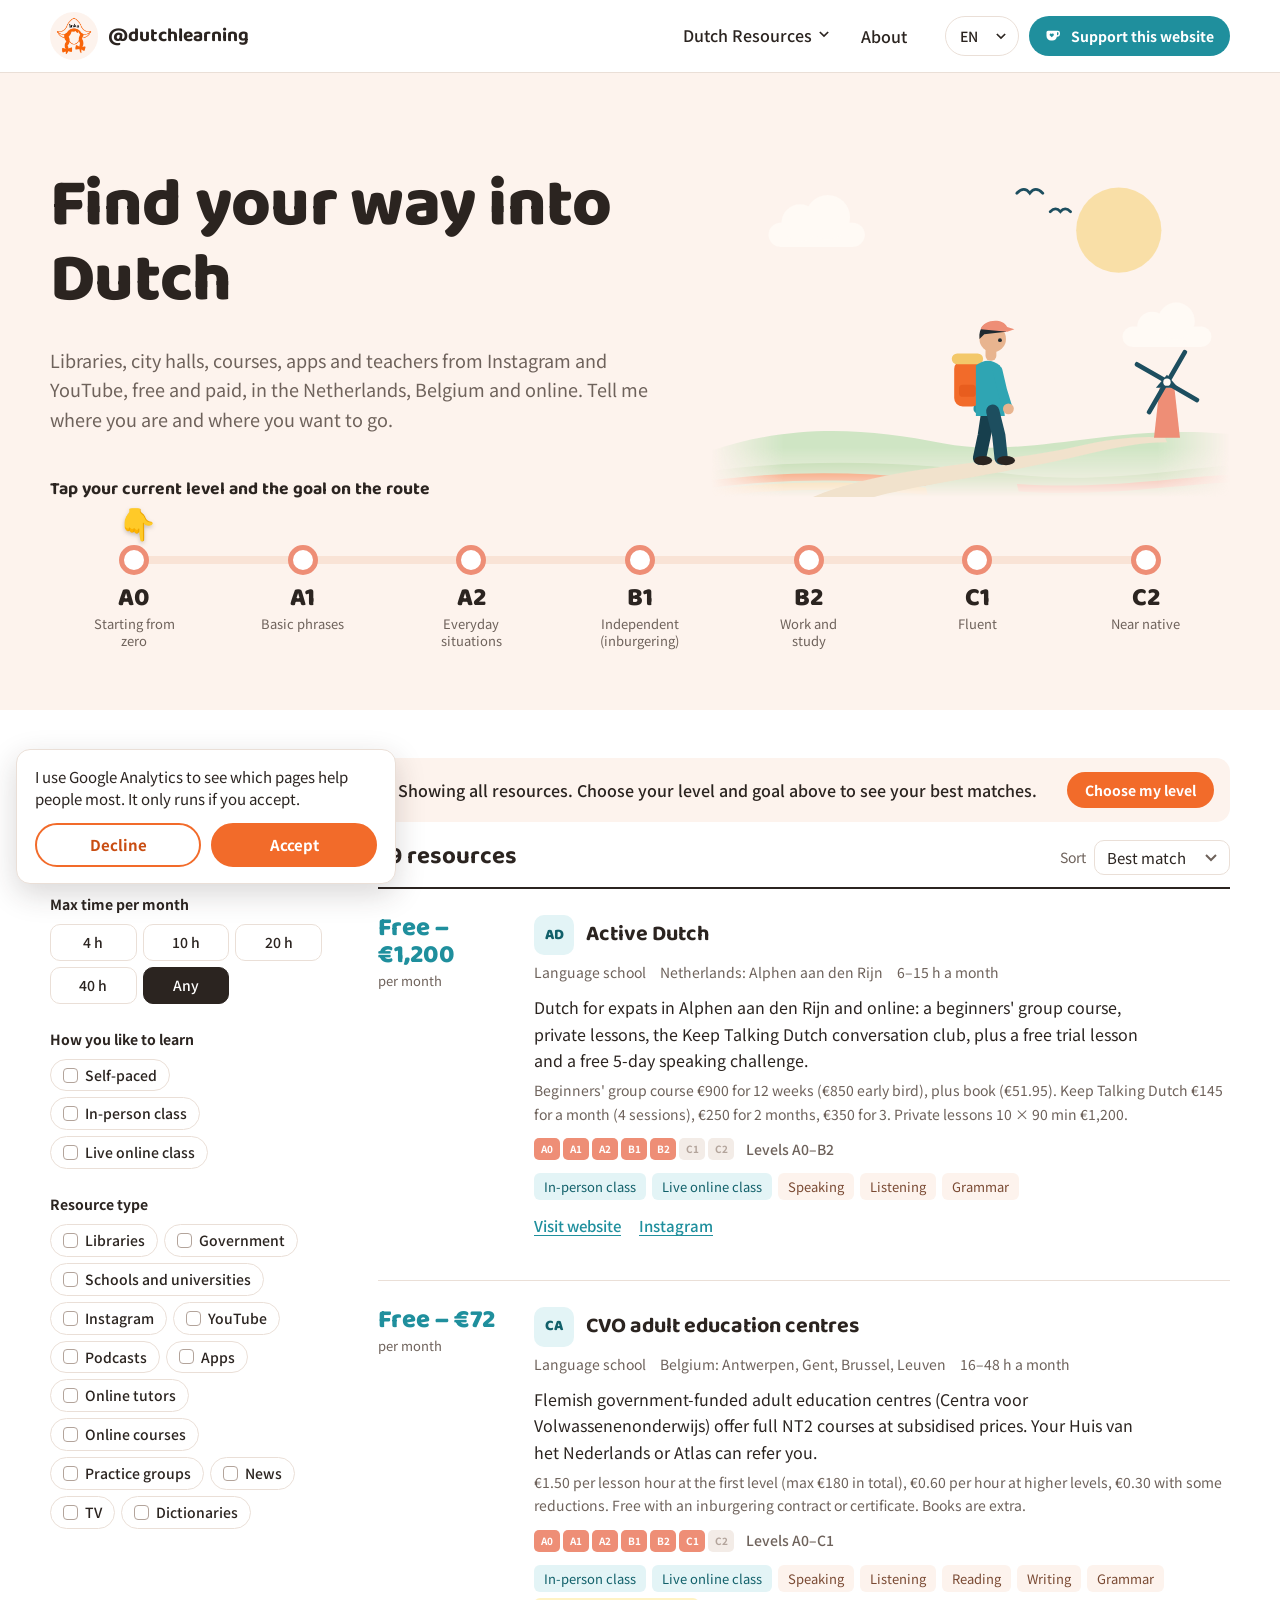
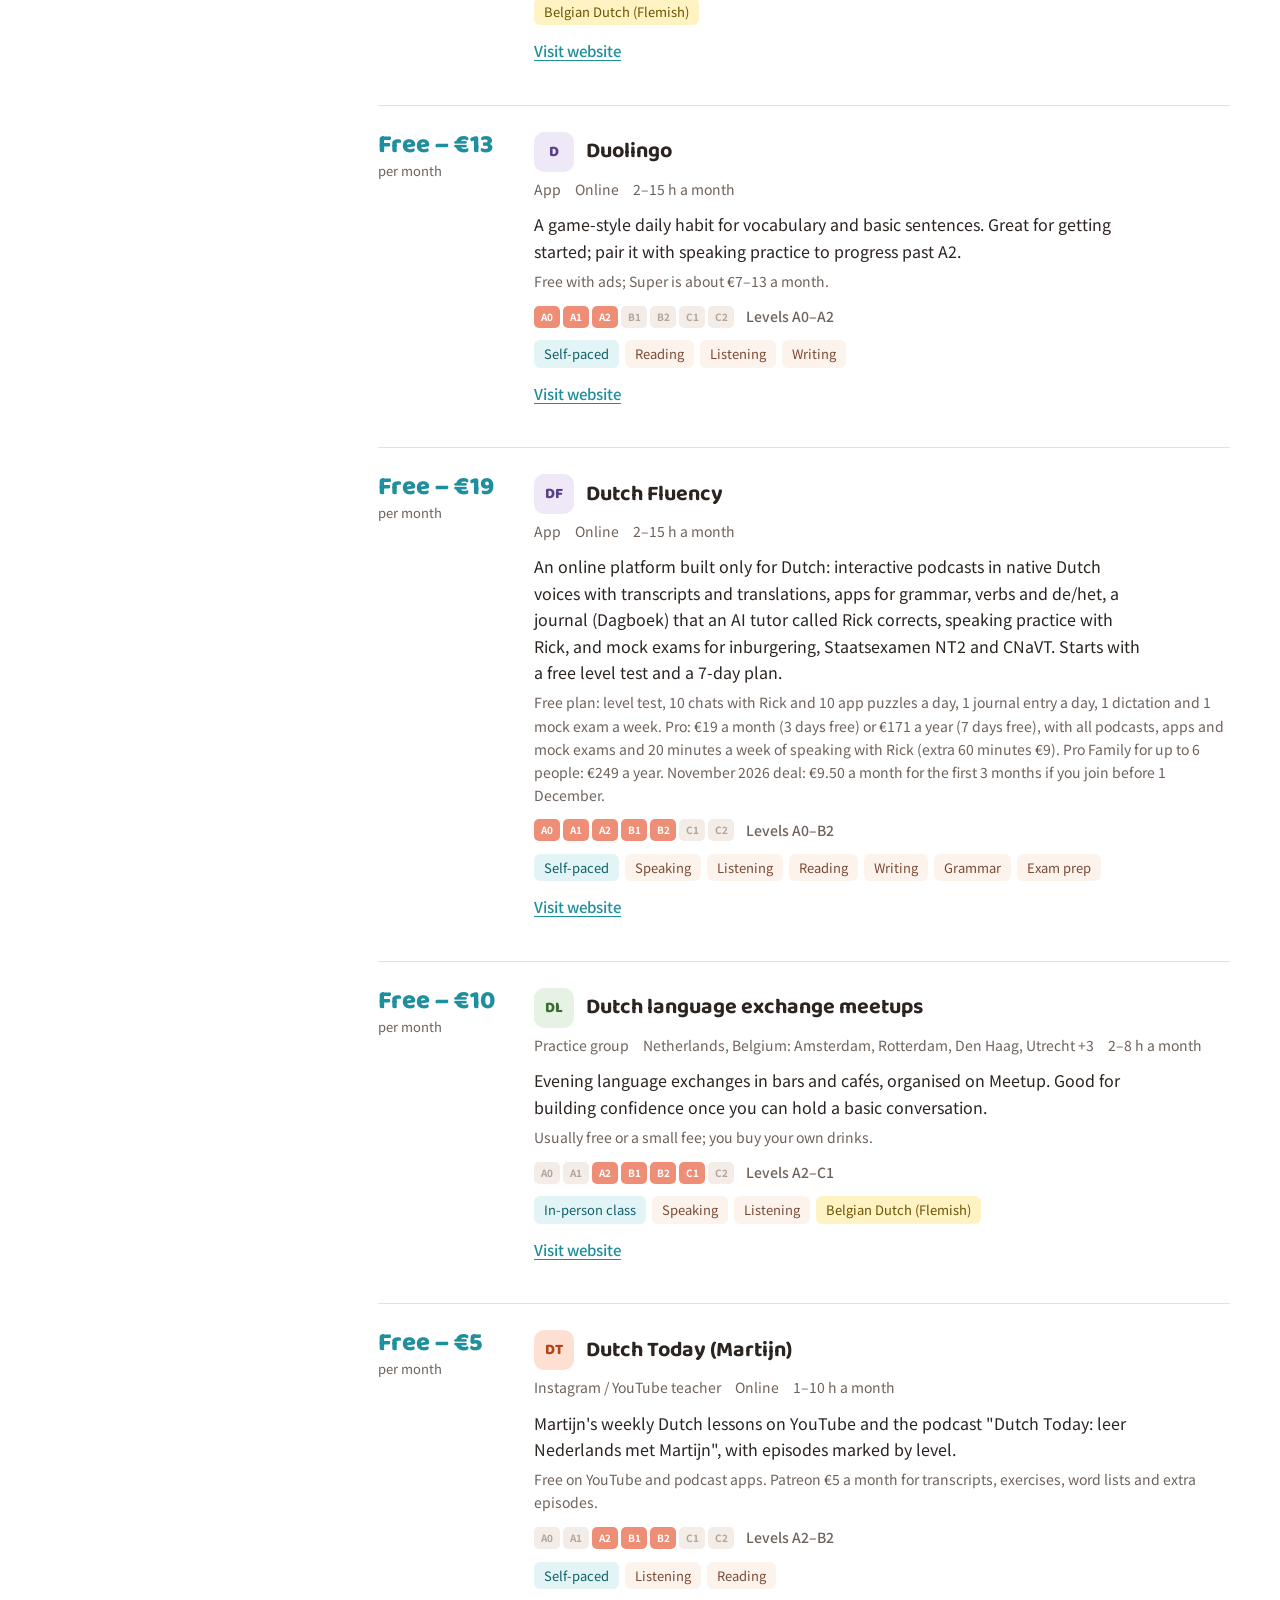
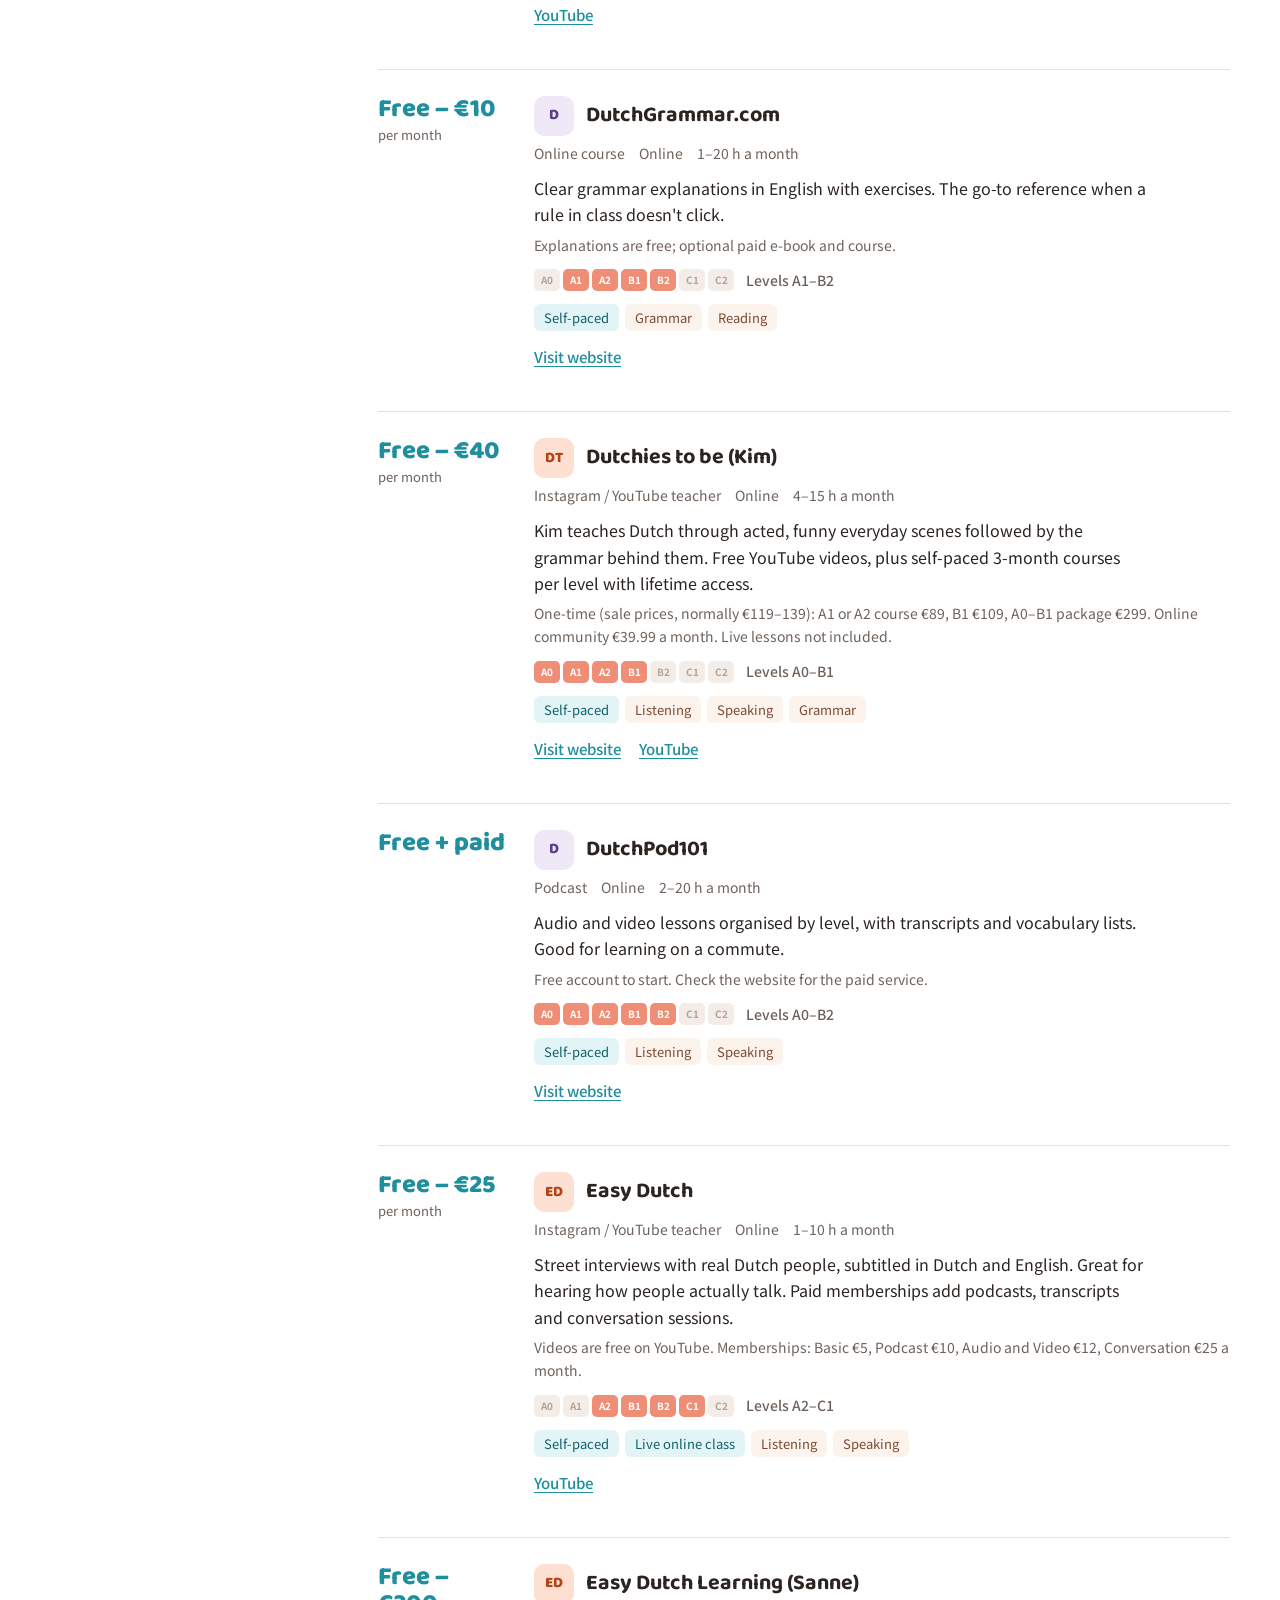
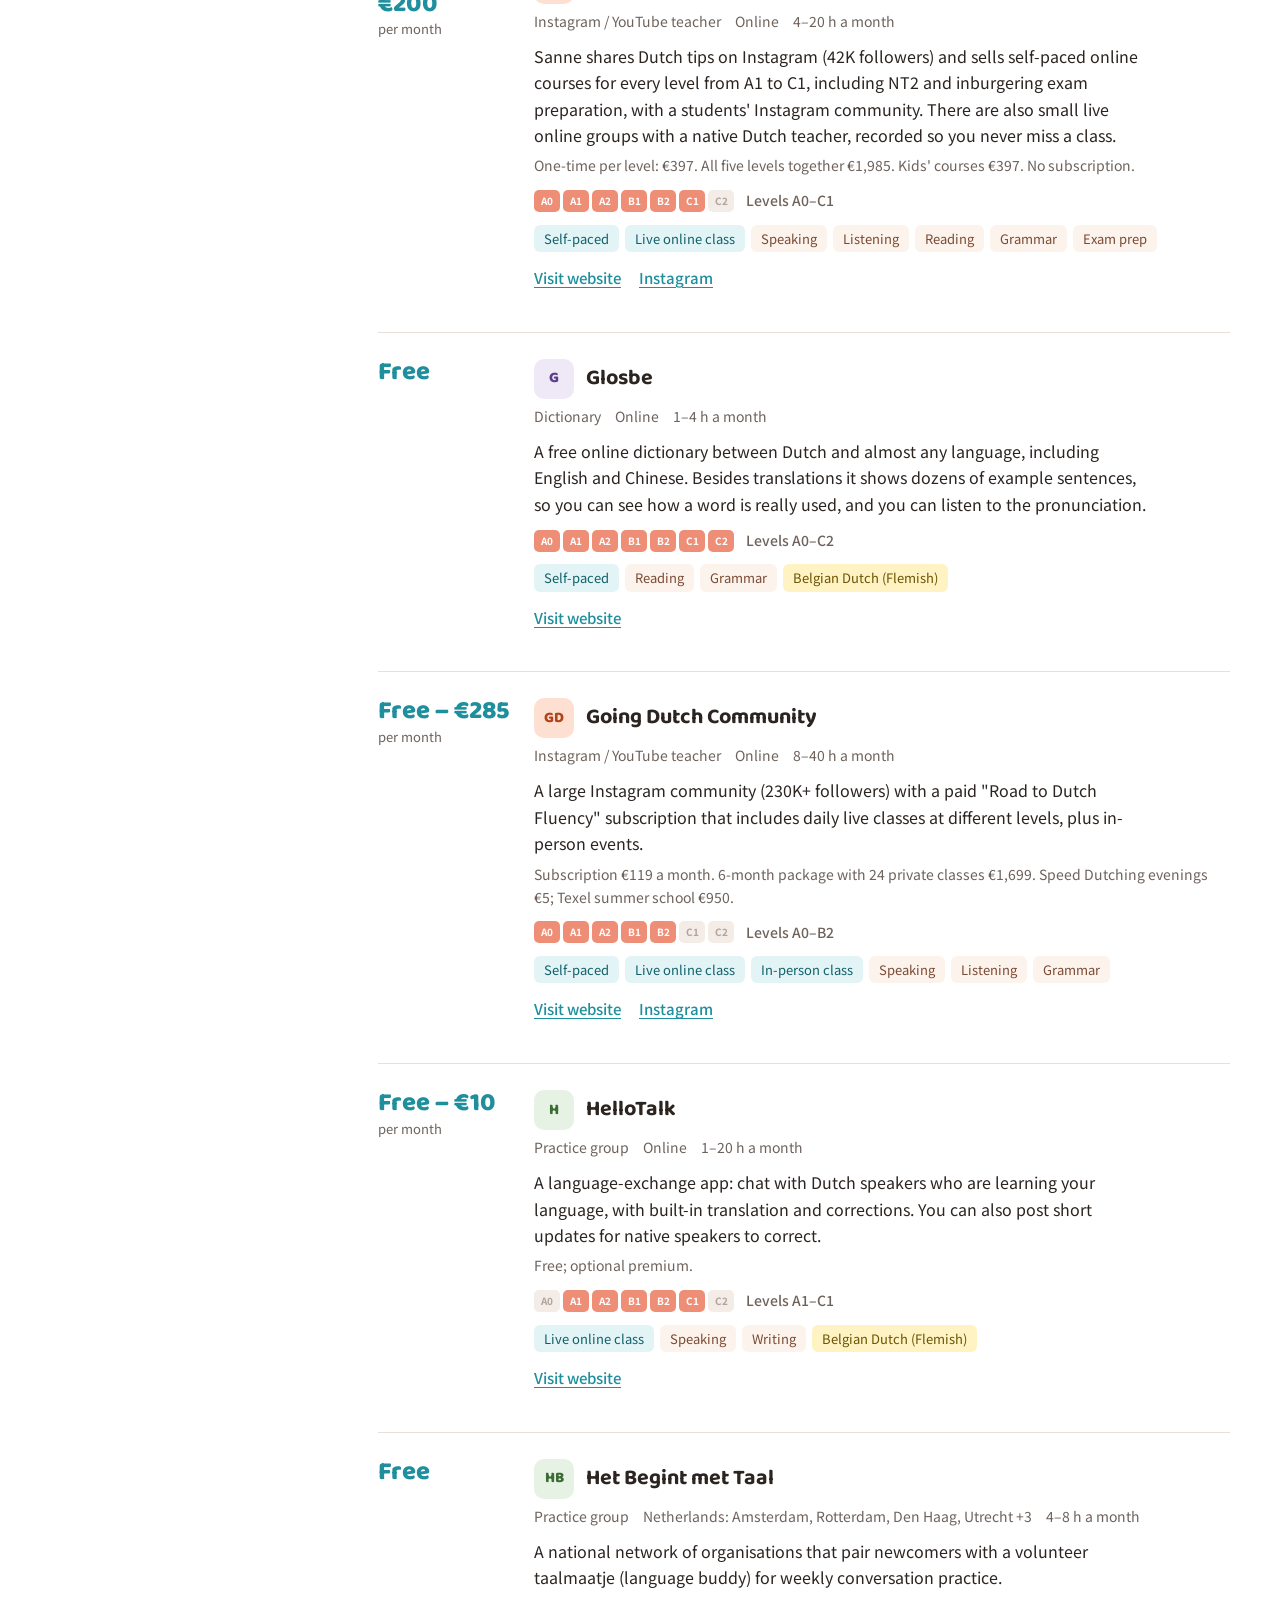
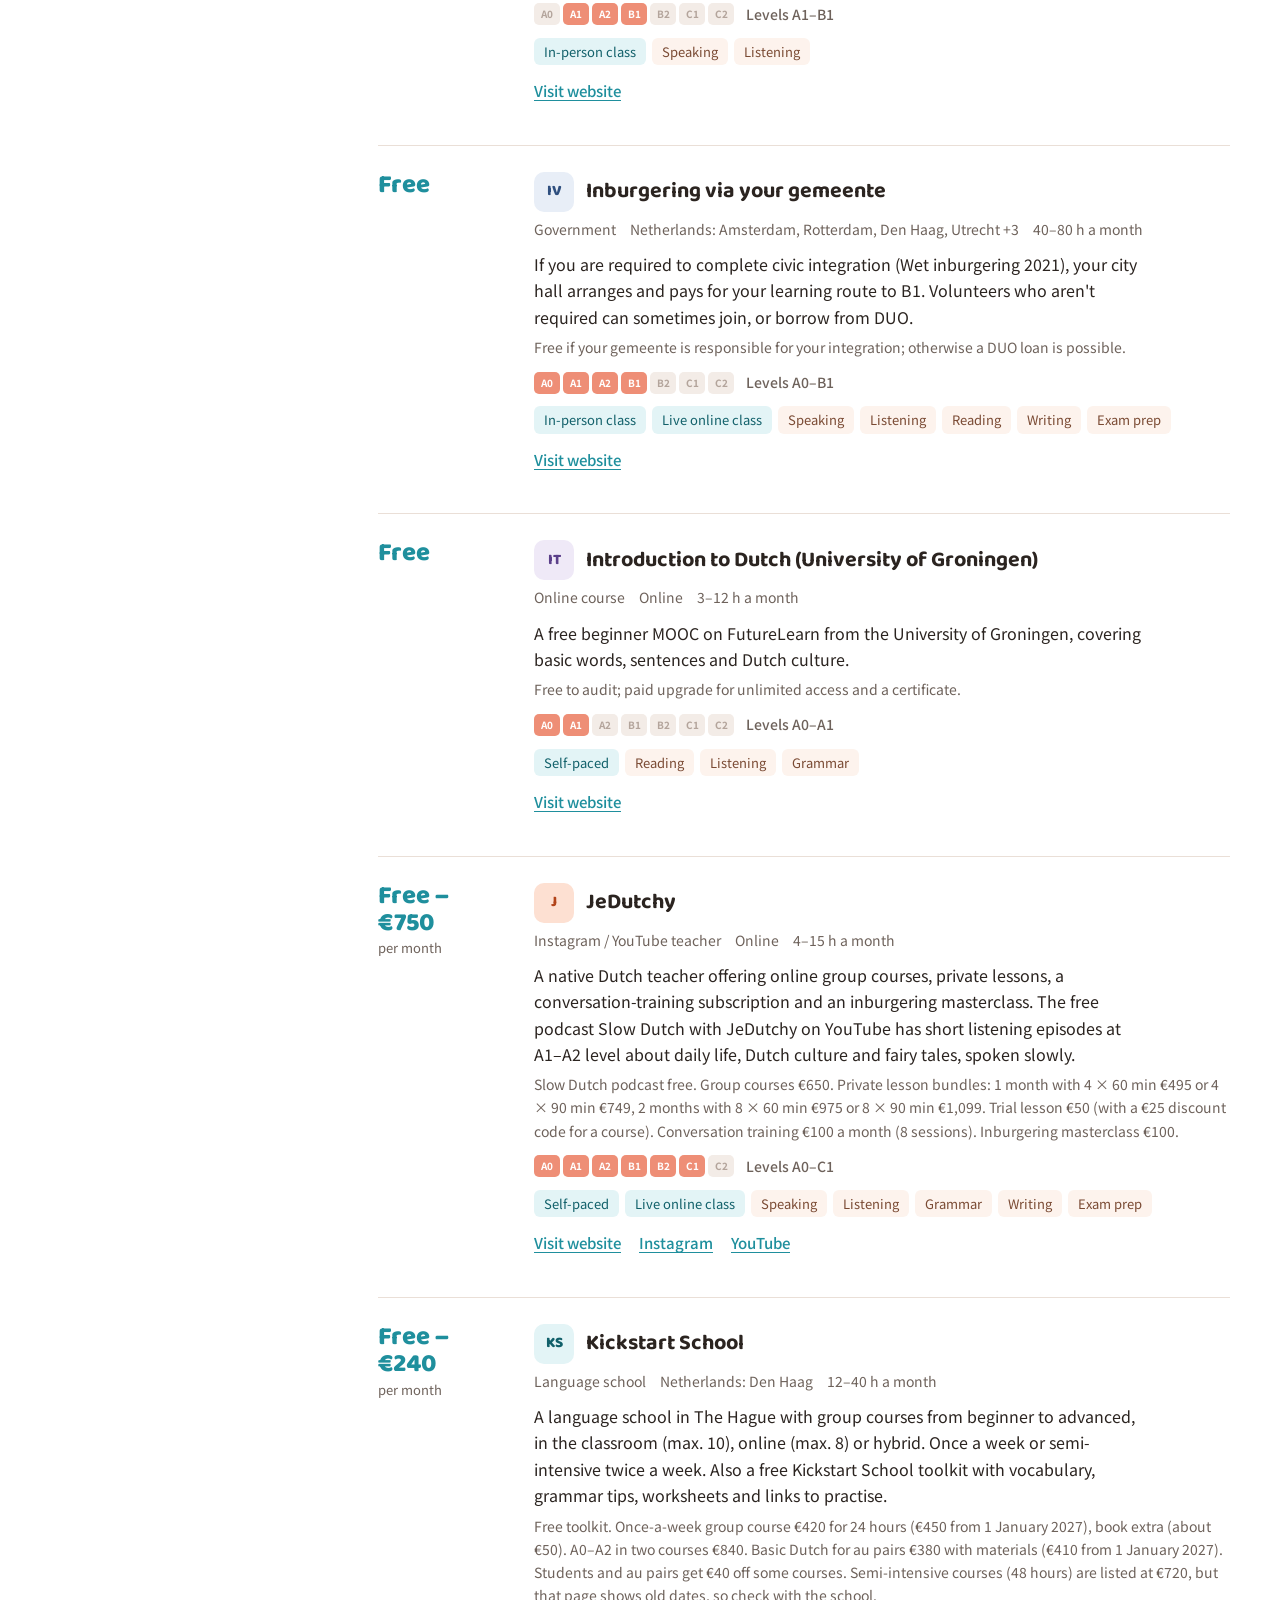
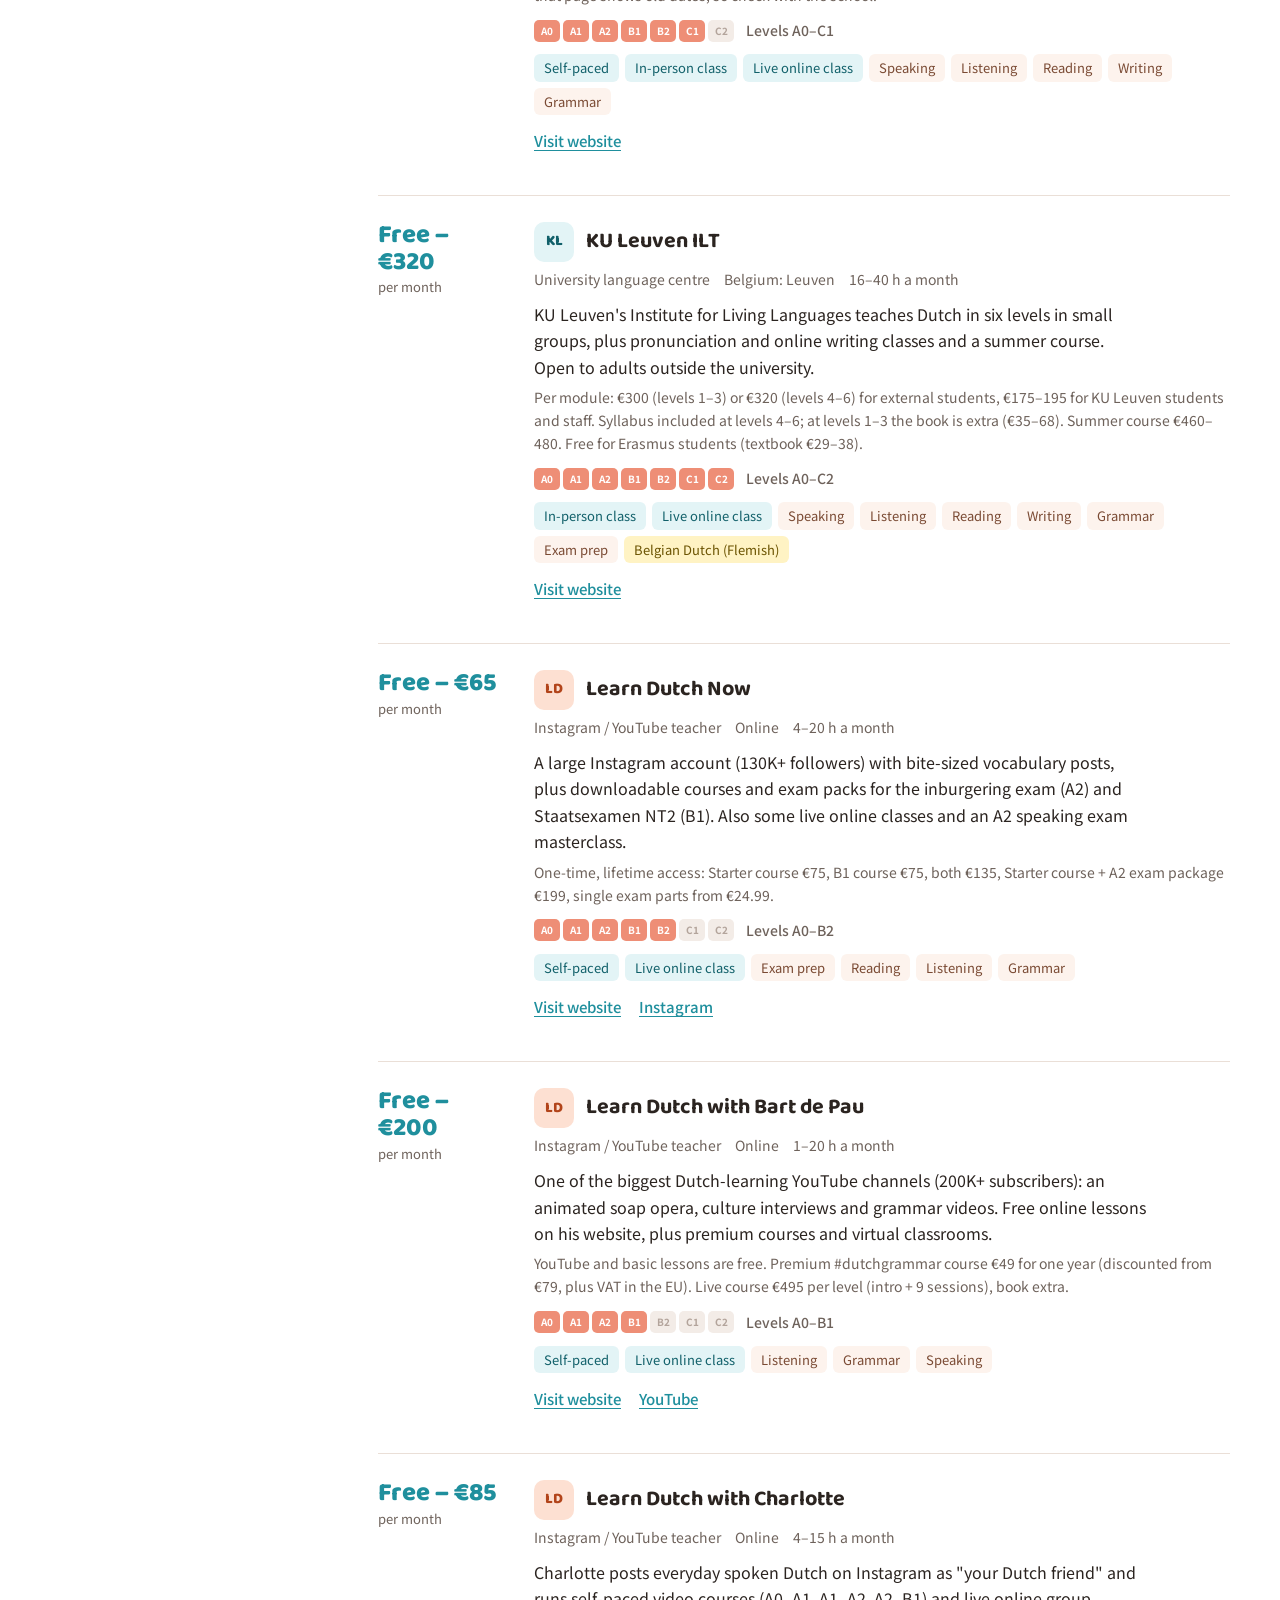
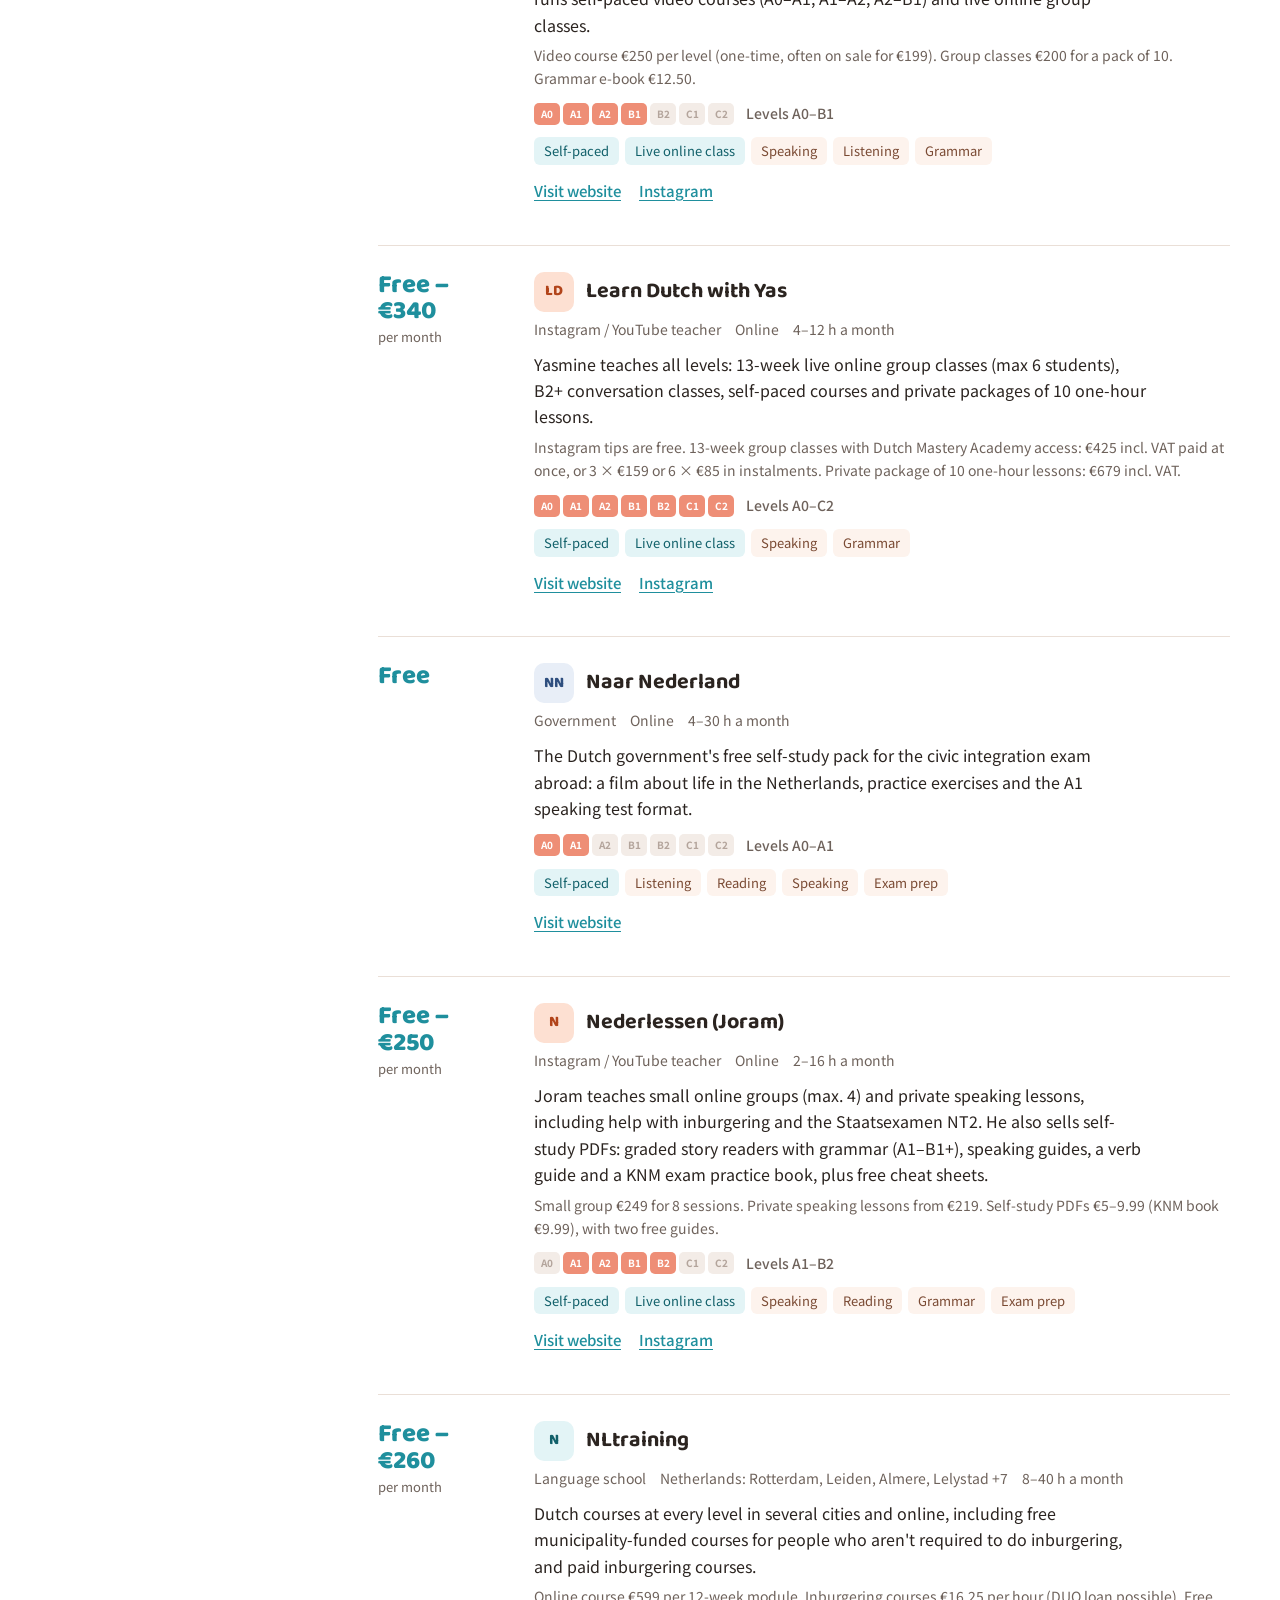
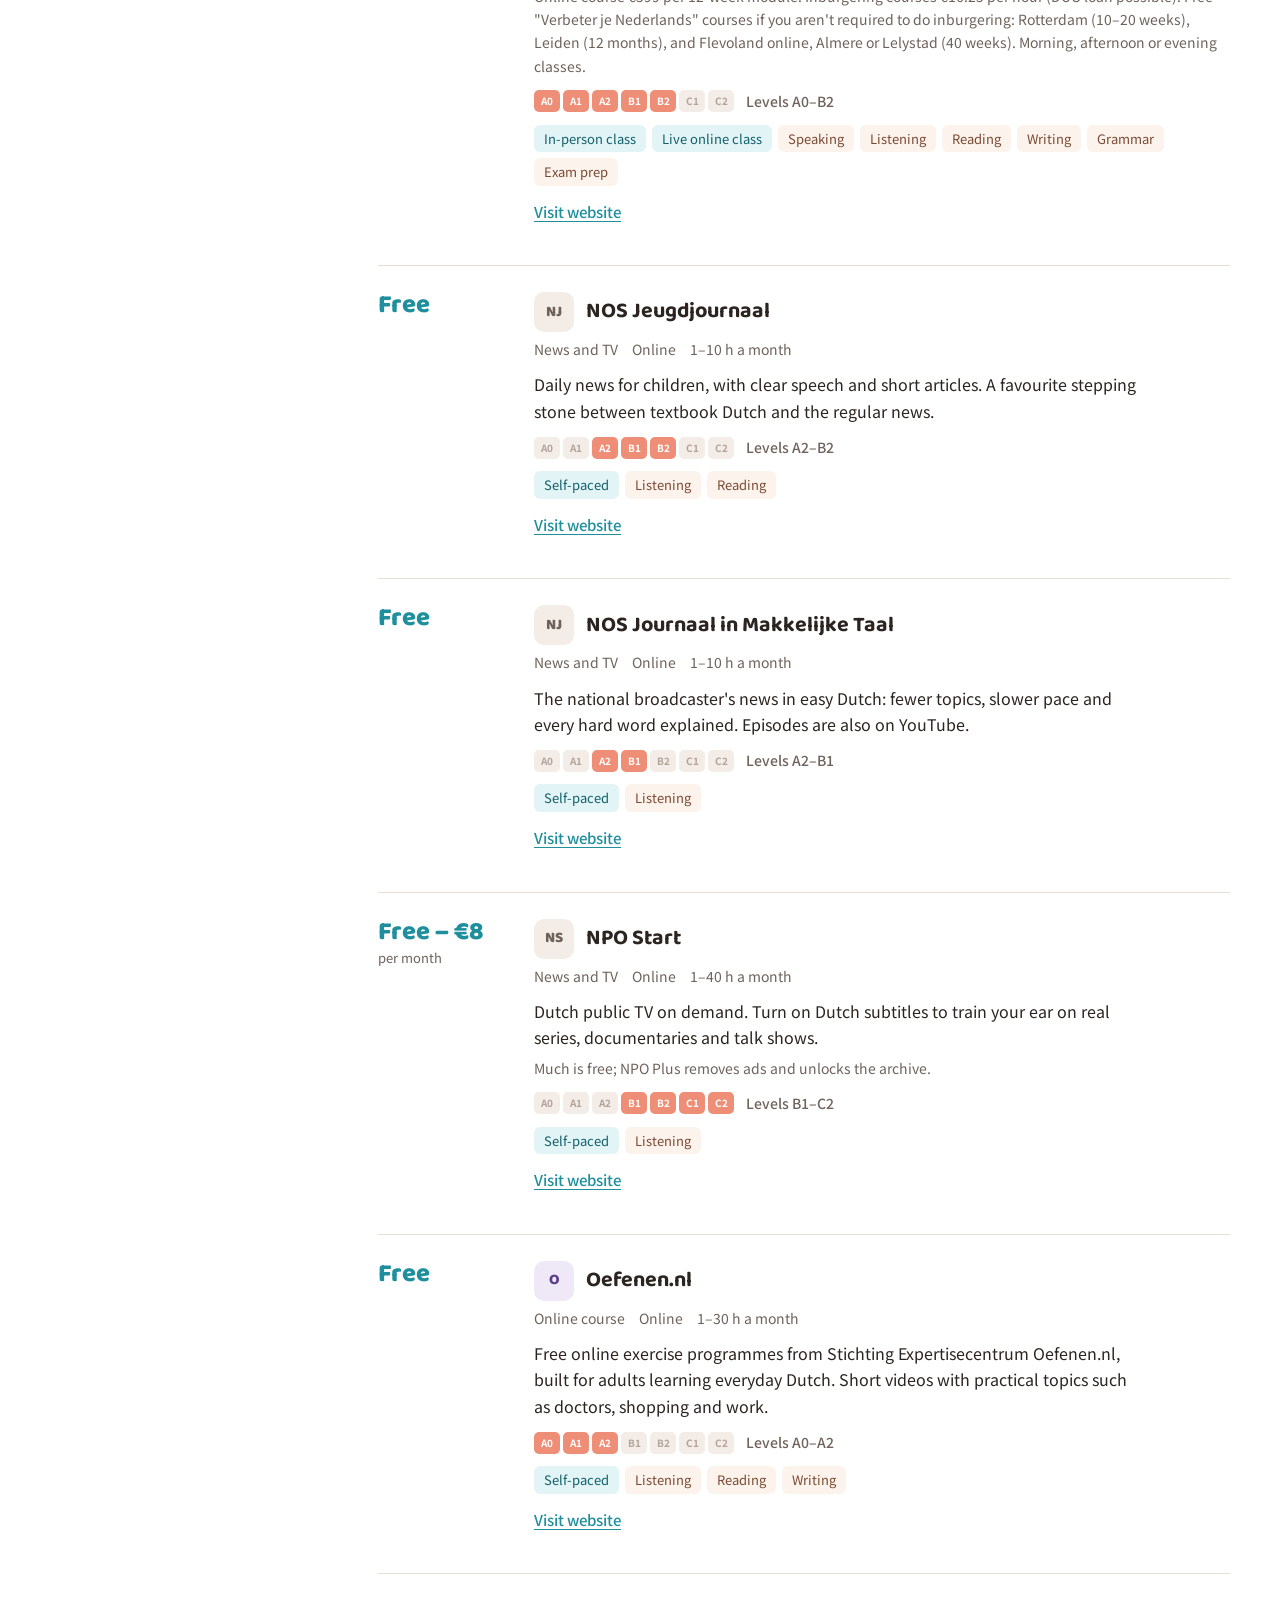
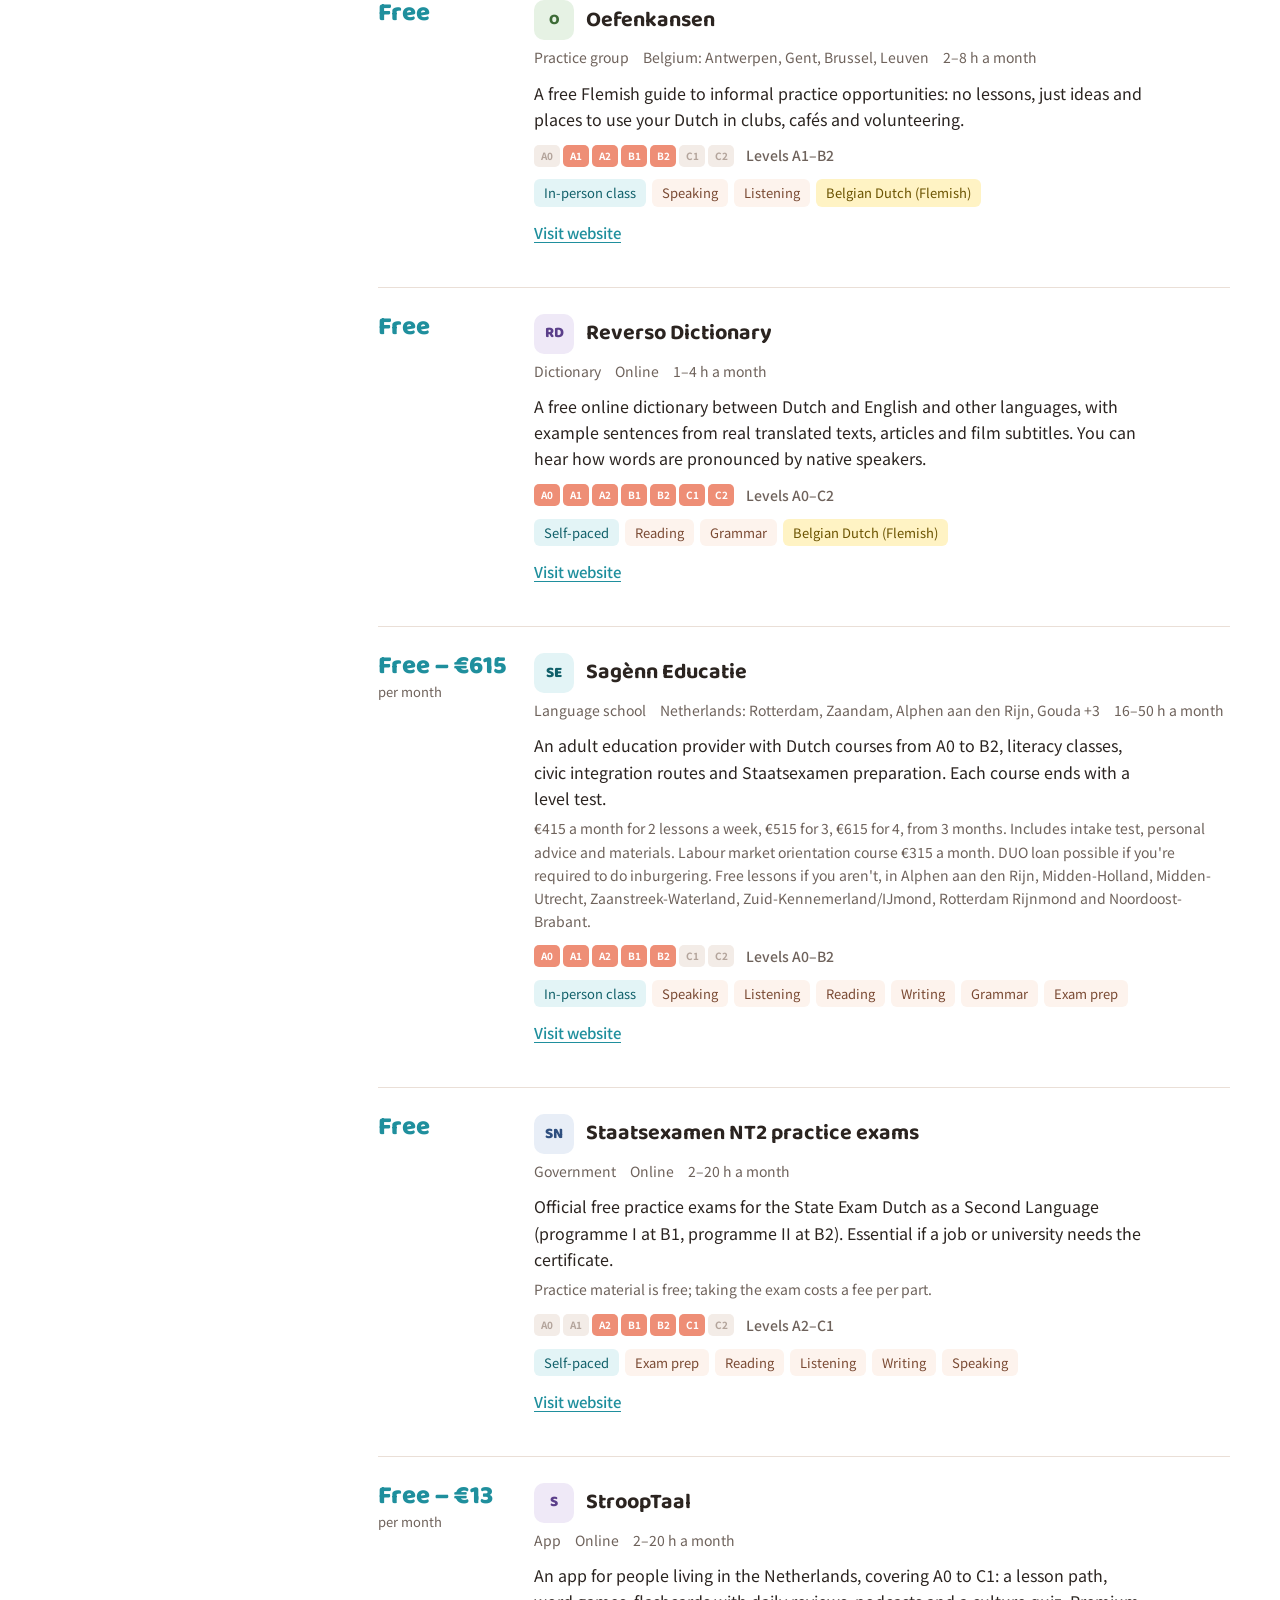
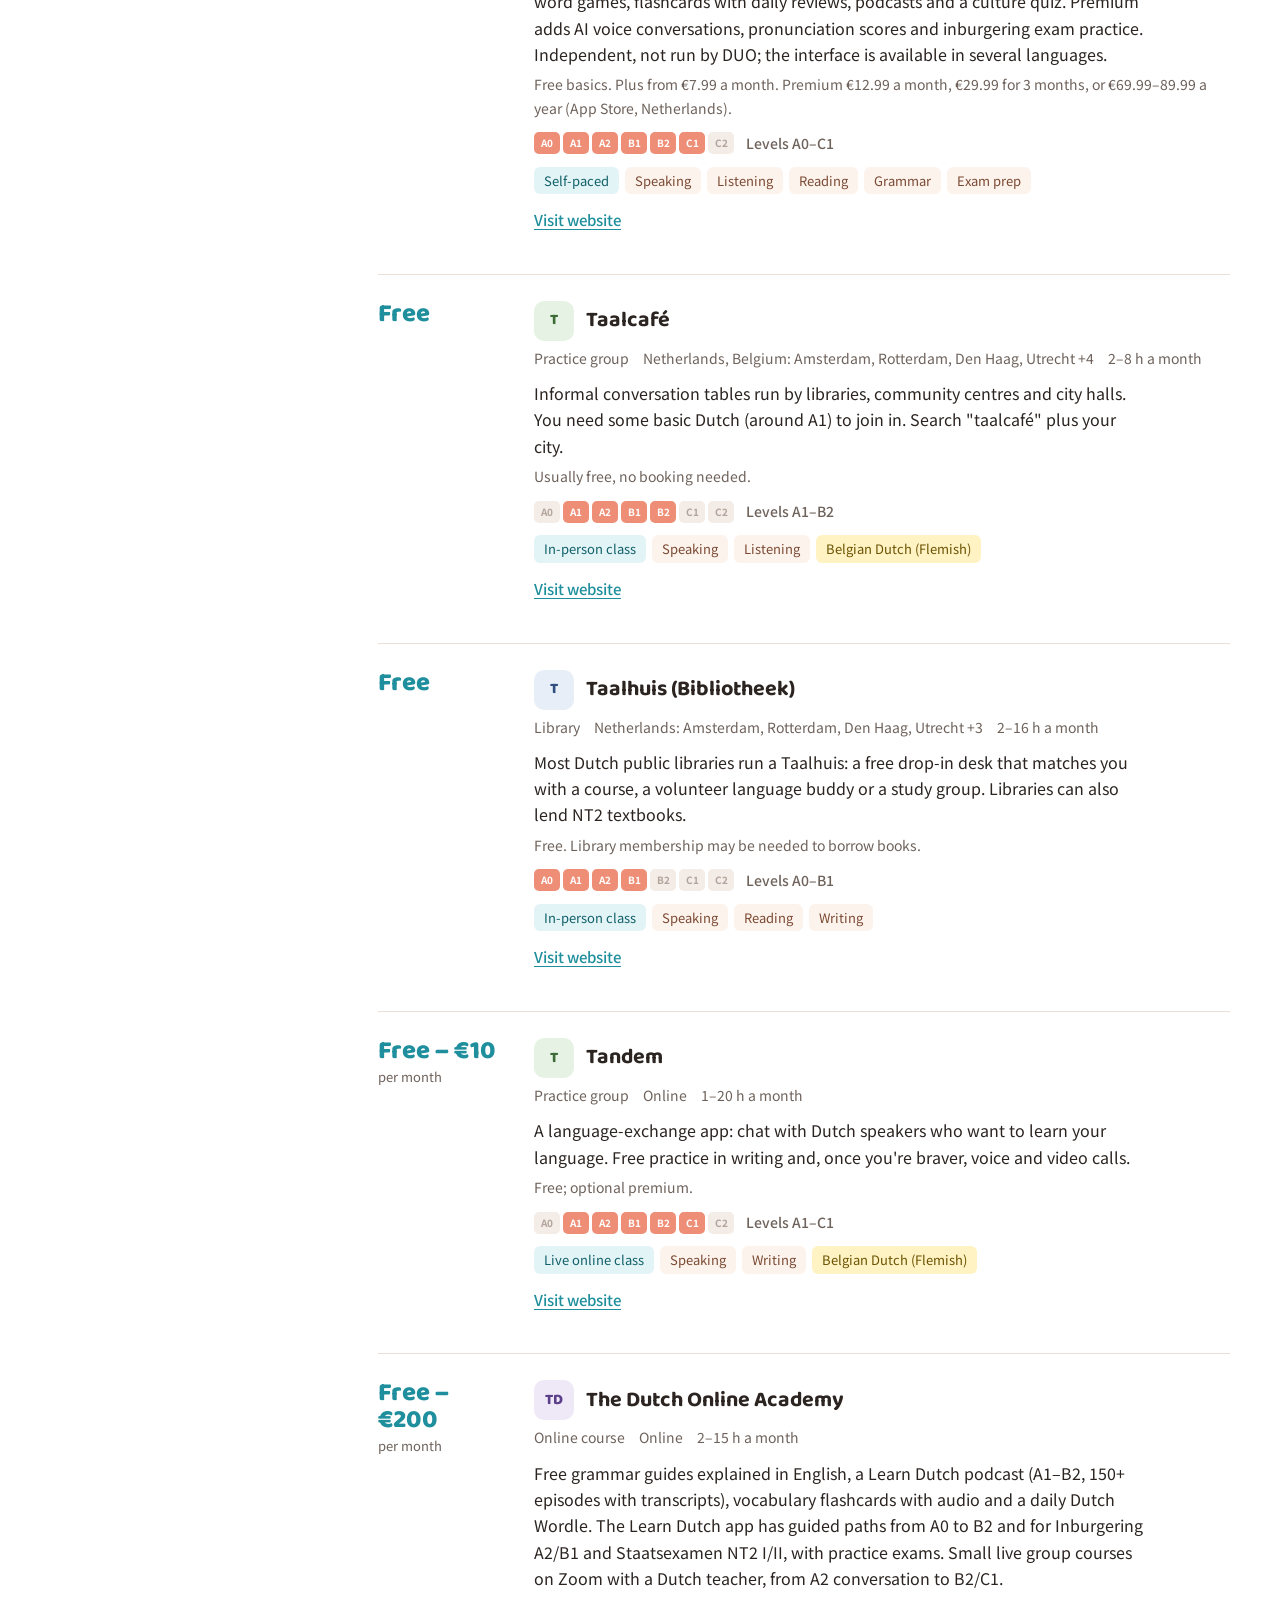
==== commit 9bc3450b: "Weekly price check 2026-11-23 - better-understanding: group course €595 -> €675 (book €48.50 -> €50." ====
--- a/index.html
+++ b/index.html
@@ -25,7 +25,7 @@
   <meta property="og:image:height" content="630">
   <meta property="og:image:alt" content="A traveller with an orange backpack walking towards a Dutch windmill">
   <meta name="twitter:card" content="summary_large_image">
-  <script type="application/ld+json">{"@context":"https://schema.org","@graph":[{"@type":"WebSite","@id":"https://www.dutchlearningresources.com/#website","url":"https://www.dutchlearningresources.com/","name":"Dutch learning resources | @dutchlearning","inLanguage":["en","zh-Hant","nl"],"publisher":{"@id":"https://www.dutchlearningresources.com/#inka"}},{"@type":"Person","@id":"https://www.dutchlearningresources.com/#inka","name":"Inka","url":"https://www.instagram.com/dutchlearning/","sameAs":["https://www.instagram.com/dutchlearning/","https://www.inkadutchlife.com/"]},{"@type":"CollectionPage","@id":"https://www.dutchlearningresources.com/#page","url":"https://www.dutchlearningresources.com/","name":"Dutch learning resources | @dutchlearning","description":"Free and paid ways to learn Dutch in the Netherlands, Belgium and online, filtered by budget, level, time and the way you like to learn.","inLanguage":"en","isPartOf":{"@id":"https://www.dutchlearningresources.com/#website"},"author":{"@id":"https://www.dutchlearningresources.com/#inka"},"dateModified":"2026-11-16","mainEntity":{"@type":"ItemList","numberOfItems":79,"itemListElement":[{"@type":"ListItem","position":1,"name":"Taalhuis (Bibliotheek)","url":"https://www.bibliotheek.nl/","description":"Most Dutch public libraries run a Taalhuis: a free drop-in desk that matches you with a course, a volunteer language buddy or a study group. Libraries can also lend NT2 textbooks."},{"@type":"ListItem","position":2,"name":"Taalcafé","url":"https://rotterdamstyle.com/education/practise-dutch-at-the-taalcafe-in-rotterdam","description":"Informal conversation tables run by libraries, community centres and city halls. You need some basic Dutch (around A1) to join in. Search \"taalcafé\" plus your city."},{"@type":"ListItem","position":3,"name":"Inburgering via your gemeente","url":"https://www.inburgeren.nl/en/","description":"If you are required to complete civic integration (Wet inburgering 2021), your city hall arranges and pays for your learning route to B1. Volunteers who aren't required can sometimes join, or borrow from DUO."},{"@type":"ListItem","position":4,"name":"Naar Nederland","url":"https://www.naarnederland.nl/","description":"The Dutch government's free self-study pack for the civic integration exam abroad: a film about life in the Netherlands, practice exercises and the A1 speaking test format."},{"@type":"ListItem","position":5,"name":"Oefenen.nl","url":"https://oefenen.nl/","description":"Free online exercise programmes from Stichting Expertisecentrum Oefenen.nl, built for adults learning everyday Dutch. Short videos with practical topics such as doctors, shopping and work."},{"@type":"ListItem","position":6,"name":"Het Begint met Taal","url":"https://hetbegintmettaal.nl/","description":"A national network of organisations that pair newcomers with a volunteer taalmaatje (language buddy) for weekly conversation practice."},{"@type":"ListItem","position":7,"name":"NOS Journaal in Makkelijke Taal","url":"https://nos.nl/l/2536458","description":"The national broadcaster's news in easy Dutch: fewer topics, slower pace and every hard word explained. Episodes are also on YouTube."},{"@type":"ListItem","position":8,"name":"NOS Jeugdjournaal","url":"https://jeugdjournaal.nl/","description":"Daily news for children, with clear speech and short articles. A favourite stepping stone between textbook Dutch and the regular news."},{"@type":"ListItem","position":9,"name":"NPO Start","url":"https://npo.nl/start","description":"Dutch public TV on demand. Turn on Dutch subtitles to train your ear on real series, documentaries and talk shows."},{"@type":"ListItem","position":10,"name":"VRT MAX","url":"https://www.vrt.be/vrtmax/","description":"Flemish public TV on demand: series, documentaries, news and kids' shows in Belgian Dutch. Turn on Dutch subtitles with the CC button to train your ear."},{"@type":"ListItem","position":11,"name":"Wablieft","url":"https://wablieft.be/nl/abonnement","description":"A Flemish newspaper written in clear, simple Dutch. Good weekly reading practice if you live in Belgium or want Flemish vocabulary."},{"@type":"ListItem","position":12,"name":"Huis van het Nederlands Brussel","url":"https://www.huisnederlandsbrussel.be/","description":"Free advice and a placement test, then they point you to the right course in Brussels, free or paid, in person or online. They also list practice activities like theatre and conversation groups."},{"@type":"ListItem","position":13,"name":"Atlas Antwerpen","url":"https://www.atlas-antwerpen.be/","description":"Antwerp's integration and Dutch-learning centre. Book an intake to get matched with a course and practice opportunities in the city."},{"@type":"ListItem","position":14,"name":"CVO adult education centres","url":"https://www.vlaanderen.be/onderwijs-en-vorming/school-en-studiekosten/kosten-volwassenenonderwijs","description":"Flemish government-funded adult education centres (Centra voor Volwassenenonderwijs) offer full NT2 courses at subsidised prices. Your Huis van het Nederlands or Atlas can refer you."},{"@type":"ListItem","position":15,"name":"VDAB Nederlands leren","url":"https://www.vdab.be/anderstalig/nederlands","description":"The Flemish employment service offers free Dutch courses for jobseekers, including a track for highly educated newcomers (Hogerop NT2)."},{"@type":"ListItem","position":16,"name":"Oefenkansen","url":"https://www.oefenkansen.be/","description":"A free Flemish guide to informal practice opportunities: no lessons, just ideas and places to use your Dutch in clubs, cafés and volunteering."},{"@type":"ListItem","position":17,"name":"Volksuniversiteit","url":"https://www.volksuniversiteit.nl/","description":"Affordable evening group courses run by local non-profits in most Dutch cities. Prices and schedules differ per city."},{"@type":"ListItem","position":18,"name":"UvA Talen","url":"https://www.uvatalen.nl/nederlands","description":"The University of Amsterdam's language centre, open to everyone. Courses from beginner to B2, e-learning, writing and fluency courses, and Staatsexamen preparation."},{"@type":"ListItem","position":19,"name":"Babel (Utrecht)","url":"https://www.babel.nl/cursus/","description":"A language school in Utrecht with Dutch courses from beginner to C1, in the classroom or a virtual classroom, plus conversation courses, e-learning and Staatsexamen training."},{"@type":"ListItem","position":20,"name":"EUR Language & Training Centre","url":"https://www.eur.nl/onderwijs/taal-trainingscentrum/nederlands/nederlands-a1-beginners","description":"Erasmus University Rotterdam's Dutch courses, open to all. International EUR students pay a heavily reduced fee once per level."},{"@type":"ListItem","position":21,"name":"In'to Languages (Wageningen)","url":"https://www.wur.nl/nl/onderwijs/into-languages","description":"Wageningen University's language centre, including social Dutch courses and intensive summer courses."},{"@type":"ListItem","position":22,"name":"KU Leuven ILT","url":"https://ilt.kuleuven.be/cursus/nt2_prijs_voorwaarden.php","description":"KU Leuven's Institute for Living Languages teaches Dutch in six levels in small groups, plus pronunciation and online writing classes and a summer course. Open to adults outside the university."},{"@type":"ListItem","position":23,"name":"UCT Gent","url":"https://www.uct.ugent.be/en","description":"Ghent University's language centre teaches Dutch from level 1 (A1) to level 6 (C1), as intensive day courses or evening courses, open to residents as well as students."},{"@type":"ListItem","position":24,"name":"Linguapolis (University of Antwerp)","url":"https://www.uantwerpen.be/en/centres/linguapolis/language-courses/languages/dutch/tariffs-and-subsidies2/","description":"The University of Antwerp's language institute, with Dutch courses for students, expats and professionals, plus a one-year academic Dutch programme."},{"@type":"ListItem","position":25,"name":"Regina Coeli","url":"https://www.reginacoeli.com/language-courses/fees.html","description":"A well-known residential language institute in Vught: full-immersion training, mostly one-to-one, often paid for by employers. Also runs small evening groups at High Tech Campus Eindhoven."},{"@type":"ListItem","position":26,"name":"Direct Dutch Institute","url":"https://directdutch.com/courses/","description":"A private language school in The Hague for expats, with in-person and online group courses from A0 to B2, a B1+ writing course and two-week intensives."},{"@type":"ListItem","position":27,"name":"Koentact","url":"https://koentact.nl/","description":"An Amsterdam language school with small group courses (5–12 students), a conversation course and one-week intensives (max 6 students)."},{"@type":"ListItem","position":28,"name":"Introduction to Dutch (University of Groningen)","url":"https://www.futurelearn.com/courses/dutch","description":"A free beginner MOOC on FutureLearn from the University of Groningen, covering basic words, sentences and Dutch culture."},{"@type":"ListItem","position":29,"name":"TU Delft Dutch courses","url":"https://www.tudelft.nl/tbm/itav/onderwijs/nederlands-nt2/nederlandse-cursussen","description":"TU Delft's language centre runs Dutch courses from beginner to advanced, a summer school, NT2 State Exam preparation and a free online beginners course. Open to non-students too."},{"@type":"ListItem","position":30,"name":"Staatsexamen NT2 practice exams","url":"https://www.staatsexamensnt2.nl/","description":"Official free practice exams for the State Exam Dutch as a Second Language (programme I at B1, programme II at B2). Essential if a job or university needs the certificate."},{"@type":"ListItem","position":31,"name":"DutchGrammar.com","url":"https://www.dutchgrammar.com/","description":"Clear grammar explanations in English with exercises. The go-to reference when a rule in class doesn't click."},{"@type":"ListItem","position":32,"name":"Duolingo","url":"https://www.duolingo.com/course/nl/en/Learn-Dutch","description":"A game-style daily habit for vocabulary and basic sentences. Great for getting started; pair it with speaking practice to progress past A2."},{"@type":"ListItem","position":33,"name":"Babbel","url":"https://www.babbel.com/learn-dutch","description":"Short structured lessons with dialogues and grammar tips, taught from English. More grammar than Duolingo."},{"@type":"ListItem","position":34,"name":"DutchPod101","url":"https://www.dutchpod101.com/","description":"Audio and video lessons organised by level, with transcripts and vocabulary lists. Good for learning on a commute."},{"@type":"ListItem","position":35,"name":"italki","url":"https://www.italki.com/en/teachers/dutch","description":"Book one-to-one video lessons with Dutch and Flemish tutors. Filter by price and specialty, such as inburgering or Staatsexamen prep."},{"@type":"ListItem","position":36,"name":"Preply","url":"https://preply.com/en/online/dutch-tutors","description":"Another large tutor marketplace with many Dutch teachers. Trial lessons are discounted, so it's easy to try a few teachers."},{"@type":"ListItem","position":37,"name":"Tandem","url":"https://tandem.net/language-exchange/netherlands","description":"A language-exchange app: chat with Dutch speakers who want to learn your language. Free practice in writing and, once you're braver, voice and video calls."},{"@type":"ListItem","position":38,"name":"HelloTalk","url":"https://www.hellotalk.com/en/learn/dutch","description":"A language-exchange app: chat with Dutch speakers who are learning your language, with built-in translation and corrections. You can also post short updates for native speakers to correct."},{"@type":"ListItem","position":39,"name":"Dutch language exchange meetups","url":"https://www.meetup.com/topics/dutch-language/","description":"Evening language exchanges in bars and cafés, organised on Meetup. Good for building confidence once you can hold a basic conversation."},{"@type":"ListItem","position":40,"name":"Learn Dutch with Bart de Pau","url":"https://www.learndutch.org/","description":"One of the biggest Dutch-learning YouTube channels (200K+ subscribers): an animated soap opera, culture interviews and grammar videos. Free online lessons on his website, plus premium courses and virtual classrooms."},{"@type":"ListItem","position":41,"name":"Dutchies to be (Kim)","url":"https://www.learndutchwithkim.com/course/courses","description":"Kim teaches Dutch through acted, funny everyday scenes followed by the grammar behind them. Free YouTube videos, plus self-paced 3-month courses per level with lifetime access."},{"@type":"ListItem","position":42,"name":"Easy Dutch","url":"https://www.youtube.com/@EasyDutch","description":"Street interviews with real Dutch people, subtitled in Dutch and English. Great for hearing how people actually talk. Paid memberships add podcasts, transcripts and conversation sessions."},{"@type":"ListItem","position":43,"name":"Learn Dutch Now","url":"https://learndutchnow.shop/","description":"A large Instagram account (130K+ followers) with bite-sized vocabulary posts, plus downloadable courses and exam packs for the inburgering exam (A2) and Staatsexamen NT2 (B1). Also some live online classes and an A2 speaking exam masterclass."},{"@type":"ListItem","position":44,"name":"Learn Dutch with Yas","url":"https://learndutchwithyas.com/learn-dutch/group-classes-a0-a2","description":"Yasmine teaches all levels: 13-week live online group classes (max 6 students), B2+ conversation classes, self-paced courses and private packages of 8 one-hour lessons."},{"@type":"ListItem","position":45,"name":"Learn Dutch with Charlotte","url":"https://yourdutchfriend.org/","description":"Charlotte posts everyday spoken Dutch on Instagram as \"your Dutch friend\" and runs self-paced video courses (A0–A1, A1–A2, A2–B1) and live online group classes."},{"@type":"ListItem","position":46,"name":"Going Dutch Community","url":"https://www.goingdutchcommunity.com/store","description":"A large Instagram community (230K+ followers) with a paid \"Road to Dutch Fluency\" subscription that includes daily live classes at different levels, plus in-person events."},{"@type":"ListItem","position":47,"name":"ABC Dutch","url":"https://www.abcdutch.com/","description":"A language school in The Hague and Rotterdam with evening and day group courses, intensive weeks, summer courses and civic integration exam preparation. Private lessons in person or on Zoom."},{"@type":"ListItem","position":48,"name":"Sagènn Educatie","url":"https://www.sagenn.nl/educatie","description":"An adult education provider with Dutch courses from A0 to B2, literacy classes, civic integration routes and Staatsexamen preparation. Each course ends with a level test."},{"@type":"ListItem","position":49,"name":"NLtraining","url":"https://www.nltraining.nl/cursussen","description":"Dutch courses at every level in several cities and online, including free municipality-funded courses for people who aren't required to do inburgering, and paid inburgering courses."},{"@type":"ListItem","position":50,"name":"Dutch Approach","url":"https://dutch-approach.nl/netherlands/","description":"Small-group Dutch courses from beginner to B2, online and in classrooms in Amsterdam, Eindhoven, Taipei and Tainan: 10 weekly 2-hour classes per level, plus CNaVT exam preparation. Teaching in English and Mandarin, a good fit for learners from Taiwan."},{"@type":"ListItem","position":51,"name":"Learn with Lucas","url":"https://learnwithlucas.com/nl/","description":"Lucas runs online Dutch courses, a live supported-speaking café in the evenings and private lessons for speaking, grammar or the inburgering exam. Free videos on YouTube."},{"@type":"ListItem","position":52,"name":"Vivo Dutch (Vivian)","url":"https://www.vivodutch.com/","description":"Vivian, a certified teacher since 2015 and former inburgering exam assessor, shares free lessons on Instagram (60K followers) and YouTube and runs 10-week online courses for A1, A2 and B1."},{"@type":"ListItem","position":53,"name":"JeDutchy","url":"https://jedutchy.com/","description":"A native Dutch teacher offering online group courses, private lessons, a conversation-training subscription and an inburgering masterclass. The free podcast Slow Dutch with JeDutchy on YouTube has short listening episodes at A1–A2 level about daily life, Dutch culture and fairy tales, spoken slowly."},{"@type":"ListItem","position":54,"name":"Dutch Speaking Academy","url":"https://dutchspeakingacademy.nl/","description":"Speaking-focused video courses (beginners, inburgering A2, grammar, Dutch for parents, Dutch for social life), group conversation programmes and 1:1 coaching."},{"@type":"ListItem","position":55,"name":"Easy Dutch Learning (Sanne)","url":"https://easydutchlearning.nl/","description":"Sanne shares Dutch tips on Instagram (42K followers) and sells self-paced online courses for every level from A1 to C1, including NT2 and inburgering exam preparation, with a students' Instagram community. There are also small live online groups with a native Dutch teacher, recorded so you never miss a class."},{"@type":"ListItem","position":56,"name":"Hart voor Nederlands","url":"https://hartvoornederlands.com/","description":"A Dutch teacher offering 1-on-1 coaching programmes (Taaltraject) for people who already speak Dutch but want to speak naturally and confidently, plus private and duo lessons, B2 group courses, an online book club, conversation clubs and a podcast."},{"@type":"ListItem","position":57,"name":"SociaTaal","url":"https://www.sociataal.com/","description":"Interactive online group courses in small groups (4–6 students, one 2-hour live class a week for 6 weeks, morning or evening), plus self-paced courses for levels 1–4 (A0–A2+)."},{"@type":"ListItem","position":58,"name":"Your Dutch Teacher (Emeraude)","url":"https://yourdutchteacher.nl/","description":"Emeraude has taught Dutch since 2009. Small online groups of 3–6 students meet twice a week for 1.5 hours, one level in 4 weeks. Tailor-made private classes too."},{"@type":"ListItem","position":59,"name":"Active Dutch","url":"https://activedutch.nl/","description":"Dutch for expats in Alphen aan den Rijn and online: a beginners' group course, private lessons, the Keep Talking Dutch conversation club, plus a free trial lesson and a free 5-day speaking challenge."},{"@type":"ListItem","position":60,"name":"Dutch Today (Martijn)","url":"https://www.youtube.com/@dutchtoday","description":"Martijn's weekly Dutch lessons on YouTube and the podcast \"Dutch Today: leer Nederlands met Martijn\", with episodes marked by level."},{"@type":"ListItem","position":61,"name":"Master Dutch (Kees)","url":"https://masterdutch.com/group-classes/","description":"Kees teaches with his Three Pillar Method in three formats: group classes (A1 to B+, max. 8 people, 8 weekly 90-minute sessions), 1-on-1 lesson packs and an all-in-one subscription."},{"@type":"ListItem","position":62,"name":"Nederlessen (Joram)","url":"https://www.nederlessen.nl/","description":"Joram teaches small online groups (max. 4) and private speaking lessons, including help with inburgering and the Staatsexamen NT2. He also sells self-study PDFs: graded story readers with grammar (A1–B1+), speaking guides, a verb guide and a KNM exam practice book, plus free cheat sheets."},{"@type":"ListItem","position":63,"name":"Dutch First","url":"https://dutchfirst.nl/","description":"A language school in Utrecht with group courses from beginner to B1, intensive summer courses, conversation courses, inburgering courses and individual lessons in class or on Zoom."},{"@type":"ListItem","position":64,"name":"Better Understanding","url":"https://betterunderstanding.nl/","description":"Online Dutch group courses from A1 to B2 in groups of 3–6 (9 weeks, two 1.5-hour classes a week), private and duo lessons, and in-company training."},{"@type":"ListItem","position":65,"name":"Hallo Nederlands zonder stress","url":"https://tidycal.com/hallonederlandszonderstress","description":"A Dutch teacher offering online one-to-one lessons of 60 minutes: a 10-week speaking course, a flexible package and a premium intensive. Book directly through the online calendar."},{"@type":"ListItem","position":66,"name":"Dive into Dutch","url":"https://www.diveintodutch.nl/","description":"A calm, structured 4-month 1:1 coaching programme: 14 online sessions of 50 minutes (or 12 plus 2 coffee sessions in The Hague, Leiden, Delft or Alphen aan den Rijn), homework, a weekly check-in, group meet-ups with other students, the Taalcompleet book with its online platform, and access to the Dive into Dutch Club. Small-group lessons too."},{"@type":"ListItem","position":67,"name":"Zeg maar Nederlands","url":"https://www.youtube.com/@ZegmaarNederlands","description":"A YouTube channel about how Dutch people really speak in everyday life: recognisable dialogues, practical language tips, clear lessons and Dutch culture. The content is AI-generated: the presenters (Ling, Sam, Marieke, Jenny, Mateo and friends) are not real teachers. For beginners to advanced learners."},{"@type":"ListItem","position":68,"name":"StroopTaal","url":"https://strooptaal.app/","description":"An app for people living in the Netherlands, covering A0 to C1: a lesson path, word games, flashcards with daily reviews, podcasts and a culture quiz. Premium adds AI voice conversations, pronunciation scores and inburgering exam practice. Independent, not run by DUO; the interface is available in several languages."},{"@type":"ListItem","position":69,"name":"Dutch in Utrecht","url":"http://dutchinutrecht.nl/","description":"A Dutch teacher offering classes at every level, in person in Utrecht or live online: beginner and intermediate courses, custom courses built around your needs, and inburgering exam preparation. Learn alone or with friends."},{"@type":"ListItem","position":70,"name":"Lest Best","url":"https://lestbest.nl/cursussen-overzicht/","description":"A language school for highly educated learners in Utrecht, Rotterdam and online, with courses from A0 to C1. Choose intensive (6 weeks), semi-intensive (9 weeks) or the once-a-week \"Nederlands in de praktijk\" courses (13 weeks) for everyday Dutch at work and socially. Also NT2 exam training and private lessons from B1."},{"@type":"ListItem","position":71,"name":"Flowently: Daily Dutch in 30h","url":"https://flowently.com/language-sessions/daily-dutch-in-30-h-explained/","description":"A 30-hour beginner programme with a private tutor, online or in person: you often meet in a café and practise ordering, shopping and small talk on the spot. Covers your first 1,000 words, basic grammar and pronunciation. Sessions 7 days a week, 8:00–22:00."},{"@type":"ListItem","position":72,"name":"Kickstart School","url":"https://www.kickstartschool.nl/dutch-group-courses","description":"A language school in The Hague with group courses from beginner to advanced, in the classroom (max. 10), online (max. 8) or hybrid. Once a week or semi-intensive twice a week. Also a free Kickstart School toolkit with vocabulary, grammar tips, worksheets and links to practise."},{"@type":"ListItem","position":73,"name":"Dutch on Track","url":"https://dutchontrack.nl/","description":"Dutch courses for expats in Eindhoven, Tilburg and online, with a focus on speaking and understanding. Groups of 8–10 meet once a week for 2 hours: evenings in Eindhoven, afternoons online. New courses start every quarter, plus a one-year track from A0 to B1 and a conversation course from A2."},{"@type":"ListItem","position":74,"name":"TaalBoost","url":"https://www.taalboost.nl/","description":"A language school in Amsterdam (Chasséstraat) and online, with 30-hour courses from beginner to C1: evening, morning or Saturday classes online, evening classes in Amsterdam, and an intensive week for A1–A2. Also an online conversation course from B1, and private or duo lessons."},{"@type":"ListItem","position":75,"name":"Glosbe","url":"https://glosbe.com/nl/en","description":"A free online dictionary between Dutch and almost any language, including English and Chinese. Besides translations it shows dozens of example sentences, so you can see how a word is really used, and you can listen to the pronunciation."},{"@type":"ListItem","position":76,"name":"Woordenlijst Nederlandse Taal","url":"https://woordenlijst.org/","description":"The official Dutch spelling list (\"het Groene Boekje\") from the Dutch Language Union, used in the Netherlands and Flanders. It has no translations, but shows the correct spelling, articles (de/het), plurals and verb forms of every word."},{"@type":"ListItem","position":77,"name":"Reverso Dictionary","url":"https://dictionary.reverso.net/","description":"A free online dictionary between Dutch and English and other languages, with example sentences from real translated texts, articles and film subtitles. You can hear how words are pronounced by native speakers."},{"@type":"ListItem","position":78,"name":"Dutch Fluency","url":"https://www.dutchfluency.com/","description":"An online platform built only for Dutch: interactive podcasts in native Dutch voices with transcripts and translations, apps for grammar, verbs and de/het, a journal (Dagboek) that an AI tutor called Rick corrects, speaking practice with Rick, and mock exams for inburgering, Staatsexamen NT2 and CNaVT. Starts with a free level test and a 7-day plan."},{"@type":"ListItem","position":79,"name":"The Dutch Online Academy","url":"https://thedutchonlineacademy.com/en","description":"Free grammar guides explained in English, a Learn Dutch podcast (A1–B2, 150+ episodes with transcripts), vocabulary flashcards with audio and a daily Dutch Wordle. The Learn Dutch app has guided paths from A0 to B2 and for Inburgering A2/B1 and Staatsexamen NT2 I/II, with practice exams. Small live group courses on Zoom with a Dutch teacher, from A2 conversation to B2/C1."}]}}]}</script>
+  <script type="application/ld+json">{"@context":"https://schema.org","@graph":[{"@type":"WebSite","@id":"https://www.dutchlearningresources.com/#website","url":"https://www.dutchlearningresources.com/","name":"Dutch learning resources | @dutchlearning","inLanguage":["en","zh-Hant","nl"],"publisher":{"@id":"https://www.dutchlearningresources.com/#inka"}},{"@type":"Person","@id":"https://www.dutchlearningresources.com/#inka","name":"Inka","url":"https://www.instagram.com/dutchlearning/","sameAs":["https://www.instagram.com/dutchlearning/","https://www.inkadutchlife.com/"]},{"@type":"CollectionPage","@id":"https://www.dutchlearningresources.com/#page","url":"https://www.dutchlearningresources.com/","name":"Dutch learning resources | @dutchlearning","description":"Free and paid ways to learn Dutch in the Netherlands, Belgium and online, filtered by budget, level, time and the way you like to learn.","inLanguage":"en","isPartOf":{"@id":"https://www.dutchlearningresources.com/#website"},"author":{"@id":"https://www.dutchlearningresources.com/#inka"},"dateModified":"2026-11-23","mainEntity":{"@type":"ItemList","numberOfItems":79,"itemListElement":[{"@type":"ListItem","position":1,"name":"Taalhuis (Bibliotheek)","url":"https://www.bibliotheek.nl/","description":"Most Dutch public libraries run a Taalhuis: a free drop-in desk that matches you with a course, a volunteer language buddy or a study group. Libraries can also lend NT2 textbooks."},{"@type":"ListItem","position":2,"name":"Taalcafé","url":"https://rotterdamstyle.com/education/practise-dutch-at-the-taalcafe-in-rotterdam","description":"Informal conversation tables run by libraries, community centres and city halls. You need some basic Dutch (around A1) to join in. Search \"taalcafé\" plus your city."},{"@type":"ListItem","position":3,"name":"Inburgering via your gemeente","url":"https://www.inburgeren.nl/en/","description":"If you are required to complete civic integration (Wet inburgering 2021), your city hall arranges and pays for your learning route to B1. Volunteers who aren't required can sometimes join, or borrow from DUO."},{"@type":"ListItem","position":4,"name":"Naar Nederland","url":"https://www.naarnederland.nl/","description":"The Dutch government's free self-study pack for the civic integration exam abroad: a film about life in the Netherlands, practice exercises and the A1 speaking test format."},{"@type":"ListItem","position":5,"name":"Oefenen.nl","url":"https://oefenen.nl/","description":"Free online exercise programmes from Stichting Expertisecentrum Oefenen.nl, built for adults learning everyday Dutch. Short videos with practical topics such as doctors, shopping and work."},{"@type":"ListItem","position":6,"name":"Het Begint met Taal","url":"https://hetbegintmettaal.nl/","description":"A national network of organisations that pair newcomers with a volunteer taalmaatje (language buddy) for weekly conversation practice."},{"@type":"ListItem","position":7,"name":"NOS Journaal in Makkelijke Taal","url":"https://nos.nl/l/2536458","description":"The national broadcaster's news in easy Dutch: fewer topics, slower pace and every hard word explained. Episodes are also on YouTube."},{"@type":"ListItem","position":8,"name":"NOS Jeugdjournaal","url":"https://jeugdjournaal.nl/","description":"Daily news for children, with clear speech and short articles. A favourite stepping stone between textbook Dutch and the regular news."},{"@type":"ListItem","position":9,"name":"NPO Start","url":"https://npo.nl/start","description":"Dutch public TV on demand. Turn on Dutch subtitles to train your ear on real series, documentaries and talk shows."},{"@type":"ListItem","position":10,"name":"VRT MAX","url":"https://www.vrt.be/vrtmax/","description":"Flemish public TV on demand: series, documentaries, news and kids' shows in Belgian Dutch. Turn on Dutch subtitles with the CC button to train your ear."},{"@type":"ListItem","position":11,"name":"Wablieft","url":"https://wablieft.be/nl/abonnement","description":"A Flemish newspaper written in clear, simple Dutch. Good weekly reading practice if you live in Belgium or want Flemish vocabulary."},{"@type":"ListItem","position":12,"name":"Huis van het Nederlands Brussel","url":"https://www.huisnederlandsbrussel.be/","description":"Free advice and a placement test, then they point you to the right course in Brussels, free or paid, in person or online. They also list practice activities like theatre and conversation groups."},{"@type":"ListItem","position":13,"name":"Atlas Antwerpen","url":"https://www.atlas-antwerpen.be/","description":"Antwerp's integration and Dutch-learning centre. Book an intake to get matched with a course and practice opportunities in the city."},{"@type":"ListItem","position":14,"name":"CVO adult education centres","url":"https://www.vlaanderen.be/onderwijs-en-vorming/school-en-studiekosten/kosten-volwassenenonderwijs","description":"Flemish government-funded adult education centres (Centra voor Volwassenenonderwijs) offer full NT2 courses at subsidised prices. Your Huis van het Nederlands or Atlas can refer you."},{"@type":"ListItem","position":15,"name":"VDAB Nederlands leren","url":"https://www.vdab.be/anderstalig/nederlands","description":"The Flemish employment service offers free Dutch courses for jobseekers, including a track for highly educated newcomers (Hogerop NT2)."},{"@type":"ListItem","position":16,"name":"Oefenkansen","url":"https://www.oefenkansen.be/","description":"A free Flemish guide to informal practice opportunities: no lessons, just ideas and places to use your Dutch in clubs, cafés and volunteering."},{"@type":"ListItem","position":17,"name":"Volksuniversiteit","url":"https://www.volksuniversiteit.nl/","description":"Affordable evening group courses run by local non-profits in most Dutch cities. Prices and schedules differ per city."},{"@type":"ListItem","position":18,"name":"UvA Talen","url":"https://www.uvatalen.nl/nederlands","description":"The University of Amsterdam's language centre, open to everyone. Courses from beginner to B2, e-learning, writing and fluency courses, and Staatsexamen preparation."},{"@type":"ListItem","position":19,"name":"Babel (Utrecht)","url":"https://www.babel.nl/cursus/","description":"A language school in Utrecht with Dutch courses from beginner to C1, in the classroom or a virtual classroom, plus conversation courses, e-learning and Staatsexamen training."},{"@type":"ListItem","position":20,"name":"EUR Language & Training Centre","url":"https://www.eur.nl/onderwijs/taal-trainingscentrum/nederlands/nederlands-a1-beginners","description":"Erasmus University Rotterdam's Dutch courses, open to all. International EUR students pay a heavily reduced fee once per level."},{"@type":"ListItem","position":21,"name":"In'to Languages (Wageningen)","url":"https://www.wur.nl/nl/onderwijs/into-languages","description":"Wageningen University's language centre, including social Dutch courses and intensive summer courses."},{"@type":"ListItem","position":22,"name":"KU Leuven ILT","url":"https://ilt.kuleuven.be/cursus/nt2_prijs_voorwaarden.php","description":"KU Leuven's Institute for Living Languages teaches Dutch in six levels in small groups, plus pronunciation and online writing classes and a summer course. Open to adults outside the university."},{"@type":"ListItem","position":23,"name":"UCT Gent","url":"https://www.uct.ugent.be/en","description":"Ghent University's language centre teaches Dutch from level 1 (A1) to level 6 (C1), as intensive day courses or evening courses, open to residents as well as students."},{"@type":"ListItem","position":24,"name":"Linguapolis (University of Antwerp)","url":"https://www.uantwerpen.be/en/centres/linguapolis/language-courses/languages/dutch/tariffs-and-subsidies2/","description":"The University of Antwerp's language institute, with Dutch courses for students, expats and professionals, plus a one-year academic Dutch programme."},{"@type":"ListItem","position":25,"name":"Regina Coeli","url":"https://www.reginacoeli.com/language-courses/fees.html","description":"A well-known residential language institute in Vught: full-immersion training, mostly one-to-one, often paid for by employers. Also runs small evening groups at High Tech Campus Eindhoven."},{"@type":"ListItem","position":26,"name":"Direct Dutch Institute","url":"https://directdutch.com/courses/","description":"A private language school in The Hague for expats, with in-person and online group courses from A0 to B2, a B1+ writing course and two-week intensives."},{"@type":"ListItem","position":27,"name":"Koentact","url":"https://koentact.nl/","description":"An Amsterdam language school with small group courses (5–12 students), a conversation course and one-week intensives (max 6 students)."},{"@type":"ListItem","position":28,"name":"Introduction to Dutch (University of Groningen)","url":"https://www.futurelearn.com/courses/dutch","description":"A free beginner MOOC on FutureLearn from the University of Groningen, covering basic words, sentences and Dutch culture."},{"@type":"ListItem","position":29,"name":"TU Delft Dutch courses","url":"https://www.tudelft.nl/tbm/itav/onderwijs/nederlands-nt2/nederlandse-cursussen","description":"TU Delft's language centre runs Dutch courses from beginner to advanced, a summer school, NT2 State Exam preparation and a free online beginners course. Open to non-students too."},{"@type":"ListItem","position":30,"name":"Staatsexamen NT2 practice exams","url":"https://www.staatsexamensnt2.nl/","description":"Official free practice exams for the State Exam Dutch as a Second Language (programme I at B1, programme II at B2). Essential if a job or university needs the certificate."},{"@type":"ListItem","position":31,"name":"DutchGrammar.com","url":"https://www.dutchgrammar.com/","description":"Clear grammar explanations in English with exercises. The go-to reference when a rule in class doesn't click."},{"@type":"ListItem","position":32,"name":"Duolingo","url":"https://www.duolingo.com/course/nl/en/Learn-Dutch","description":"A game-style daily habit for vocabulary and basic sentences. Great for getting started; pair it with speaking practice to progress past A2."},{"@type":"ListItem","position":33,"name":"Babbel","url":"https://www.babbel.com/learn-dutch","description":"Short structured lessons with dialogues and grammar tips, taught from English. More grammar than Duolingo."},{"@type":"ListItem","position":34,"name":"DutchPod101","url":"https://www.dutchpod101.com/","description":"Audio and video lessons organised by level, with transcripts and vocabulary lists. Good for learning on a commute."},{"@type":"ListItem","position":35,"name":"italki","url":"https://www.italki.com/en/teachers/dutch","description":"Book one-to-one video lessons with Dutch and Flemish tutors. Filter by price and specialty, such as inburgering or Staatsexamen prep."},{"@type":"ListItem","position":36,"name":"Preply","url":"https://preply.com/en/online/dutch-tutors","description":"Another large tutor marketplace with many Dutch teachers. Trial lessons are discounted, so it's easy to try a few teachers."},{"@type":"ListItem","position":37,"name":"Tandem","url":"https://tandem.net/language-exchange/netherlands","description":"A language-exchange app: chat with Dutch speakers who want to learn your language. Free practice in writing and, once you're braver, voice and video calls."},{"@type":"ListItem","position":38,"name":"HelloTalk","url":"https://www.hellotalk.com/en/learn/dutch","description":"A language-exchange app: chat with Dutch speakers who are learning your language, with built-in translation and corrections. You can also post short updates for native speakers to correct."},{"@type":"ListItem","position":39,"name":"Dutch language exchange meetups","url":"https://www.meetup.com/topics/dutch-language/","description":"Evening language exchanges in bars and cafés, organised on Meetup. Good for building confidence once you can hold a basic conversation."},{"@type":"ListItem","position":40,"name":"Learn Dutch with Bart de Pau","url":"https://www.learndutch.org/","description":"One of the biggest Dutch-learning YouTube channels (200K+ subscribers): an animated soap opera, culture interviews and grammar videos. Free online lessons on his website, plus premium courses and virtual classrooms."},{"@type":"ListItem","position":41,"name":"Dutchies to be (Kim)","url":"https://www.learndutchwithkim.com/course/courses","description":"Kim teaches Dutch through acted, funny everyday scenes followed by the grammar behind them. Free YouTube videos, plus self-paced 3-month courses per level with lifetime access."},{"@type":"ListItem","position":42,"name":"Easy Dutch","url":"https://www.youtube.com/@EasyDutch","description":"Street interviews with real Dutch people, subtitled in Dutch and English. Great for hearing how people actually talk. Paid memberships add podcasts, transcripts and conversation sessions."},{"@type":"ListItem","position":43,"name":"Learn Dutch Now","url":"https://learndutchnow.shop/","description":"A large Instagram account (130K+ followers) with bite-sized vocabulary posts, plus downloadable courses and exam packs for the inburgering exam (A2) and Staatsexamen NT2 (B1). Also some live online classes and an A2 speaking exam masterclass."},{"@type":"ListItem","position":44,"name":"Learn Dutch with Yas","url":"https://learndutchwithyas.com/learn-dutch/group-classes-a0-a2","description":"Yasmine teaches all levels: 13-week live online group classes (max 6 students), B2+ conversation classes, self-paced courses and private packages of 10 one-hour lessons."},{"@type":"ListItem","position":45,"name":"Learn Dutch with Charlotte","url":"https://yourdutchfriend.org/","description":"Charlotte posts everyday spoken Dutch on Instagram as \"your Dutch friend\" and runs self-paced video courses (A0–A1, A1–A2, A2–B1) and live online group classes."},{"@type":"ListItem","position":46,"name":"Going Dutch Community","url":"https://www.goingdutchcommunity.com/store","description":"A large Instagram community (230K+ followers) with a paid \"Road to Dutch Fluency\" subscription that includes daily live classes at different levels, plus in-person events."},{"@type":"ListItem","position":47,"name":"ABC Dutch","url":"https://www.abcdutch.com/","description":"A language school in The Hague and Rotterdam with evening and day group courses, intensive weeks, summer courses and civic integration exam preparation. Private lessons in person or on Zoom."},{"@type":"ListItem","position":48,"name":"Sagènn Educatie","url":"https://www.sagenn.nl/educatie","description":"An adult education provider with Dutch courses from A0 to B2, literacy classes, civic integration routes and Staatsexamen preparation. Each course ends with a level test."},{"@type":"ListItem","position":49,"name":"NLtraining","url":"https://www.nltraining.nl/cursussen","description":"Dutch courses at every level in several cities and online, including free municipality-funded courses for people who aren't required to do inburgering, and paid inburgering courses."},{"@type":"ListItem","position":50,"name":"Dutch Approach","url":"https://dutch-approach.nl/netherlands/","description":"Small-group Dutch courses from beginner to B2, online and in classrooms in Amsterdam, Eindhoven, Taipei and Tainan: 10 weekly 2-hour classes per level, plus CNaVT exam preparation. Teaching in English and Mandarin, a good fit for learners from Taiwan."},{"@type":"ListItem","position":51,"name":"Learn with Lucas","url":"https://learnwithlucas.com/nl/","description":"Lucas runs online Dutch courses, a live supported-speaking café in the evenings and private lessons for speaking, grammar or the inburgering exam. Free videos on YouTube."},{"@type":"ListItem","position":52,"name":"Vivo Dutch (Vivian)","url":"https://www.vivodutch.com/","description":"Vivian, a certified teacher since 2015 and former inburgering exam assessor, shares free lessons on Instagram (60K followers) and YouTube and runs 10-week online courses for A1, A2 and B1."},{"@type":"ListItem","position":53,"name":"JeDutchy","url":"https://jedutchy.com/","description":"A native Dutch teacher offering online group courses, private lessons, a conversation-training subscription and an inburgering masterclass. The free podcast Slow Dutch with JeDutchy on YouTube has short listening episodes at A1–A2 level about daily life, Dutch culture and fairy tales, spoken slowly."},{"@type":"ListItem","position":54,"name":"Dutch Speaking Academy","url":"https://dutchspeakingacademy.nl/","description":"Speaking-focused video courses (beginners, inburgering A2, grammar, Dutch for parents, Dutch for social life), group conversation programmes and 1:1 coaching."},{"@type":"ListItem","position":55,"name":"Easy Dutch Learning (Sanne)","url":"https://easydutchlearning.nl/","description":"Sanne shares Dutch tips on Instagram (42K followers) and sells self-paced online courses for every level from A1 to C1, including NT2 and inburgering exam preparation, with a students' Instagram community. There are also small live online groups with a native Dutch teacher, recorded so you never miss a class."},{"@type":"ListItem","position":56,"name":"Hart voor Nederlands","url":"https://hartvoornederlands.com/","description":"A Dutch teacher offering 1-on-1 coaching programmes (Taaltraject) for people who already speak Dutch but want to speak naturally and confidently, plus private and duo lessons, B2 group courses, an online book club, conversation clubs and a podcast."},{"@type":"ListItem","position":57,"name":"SociaTaal","url":"https://www.sociataal.com/","description":"Interactive online group courses in small groups (4–6 students, one 2-hour live class a week for 6 weeks, morning or evening), plus self-paced courses for levels 1–4 (A0–A2+)."},{"@type":"ListItem","position":58,"name":"Your Dutch Teacher (Emeraude)","url":"https://yourdutchteacher.nl/","description":"Emeraude has taught Dutch since 2009. Small online groups of 3–6 students meet twice a week for 1.5 hours, one level in 4 weeks. Tailor-made private classes too."},{"@type":"ListItem","position":59,"name":"Active Dutch","url":"https://activedutch.nl/","description":"Dutch for expats in Alphen aan den Rijn and online: a beginners' group course, private lessons, the Keep Talking Dutch conversation club, plus a free trial lesson and a free 5-day speaking challenge."},{"@type":"ListItem","position":60,"name":"Dutch Today (Martijn)","url":"https://www.youtube.com/@dutchtoday","description":"Martijn's weekly Dutch lessons on YouTube and the podcast \"Dutch Today: leer Nederlands met Martijn\", with episodes marked by level."},{"@type":"ListItem","position":61,"name":"Master Dutch (Kees)","url":"https://masterdutch.com/group-classes/","description":"Kees teaches with his Three Pillar Method in three formats: group classes (A1 to B+, max. 8 people, 8 weekly 90-minute sessions), 1-on-1 lesson packs and an all-in-one subscription."},{"@type":"ListItem","position":62,"name":"Nederlessen (Joram)","url":"https://www.nederlessen.nl/","description":"Joram teaches small online groups (max. 4) and private speaking lessons, including help with inburgering and the Staatsexamen NT2. He also sells self-study PDFs: graded story readers with grammar (A1–B1+), speaking guides, a verb guide and a KNM exam practice book, plus free cheat sheets."},{"@type":"ListItem","position":63,"name":"Dutch First","url":"https://dutchfirst.nl/","description":"A language school in Utrecht with group courses from beginner to B1, intensive summer courses, conversation courses, inburgering courses and individual lessons in class or on Zoom."},{"@type":"ListItem","position":64,"name":"Better Understanding","url":"https://betterunderstanding.nl/","description":"Online Dutch group courses from A1 to B2 in groups of 4–8 (9 weeks, two 1.5-hour classes a week), private and duo lessons, and in-company training."},{"@type":"ListItem","position":65,"name":"Hallo Nederlands zonder stress","url":"https://tidycal.com/hallonederlandszonderstress","description":"A Dutch teacher offering online one-to-one lessons of 60 minutes: a 10-week speaking course, a flexible package and a premium intensive. Book directly through the online calendar."},{"@type":"ListItem","position":66,"name":"Dive into Dutch","url":"https://www.diveintodutch.nl/","description":"A calm, structured 4-month 1:1 coaching programme: 14 online sessions of 50 minutes (or 12 plus 2 coffee sessions in The Hague, Leiden, Delft or Alphen aan den Rijn), homework, a weekly check-in, group meet-ups with other students, the Taalcompleet book with its online platform, and access to the Dive into Dutch Club. Small-group lessons too."},{"@type":"ListItem","position":67,"name":"Zeg maar Nederlands","url":"https://www.youtube.com/@ZegmaarNederlands","description":"A YouTube channel about how Dutch people really speak in everyday life: recognisable dialogues, practical language tips, clear lessons and Dutch culture. The content is AI-generated: the presenters (Ling, Sam, Marieke, Jenny, Mateo and friends) are not real teachers. For beginners to advanced learners."},{"@type":"ListItem","position":68,"name":"StroopTaal","url":"https://strooptaal.app/","description":"An app for people living in the Netherlands, covering A0 to C1: a lesson path, word games, flashcards with daily reviews, podcasts and a culture quiz. Premium adds AI voice conversations, pronunciation scores and inburgering exam practice. Independent, not run by DUO; the interface is available in several languages."},{"@type":"ListItem","position":69,"name":"Dutch in Utrecht","url":"http://dutchinutrecht.nl/","description":"A Dutch teacher offering classes at every level, in person in Utrecht or live online: beginner and intermediate courses, custom courses built around your needs, and inburgering exam preparation. Learn alone or with friends."},{"@type":"ListItem","position":70,"name":"Lest Best","url":"https://lestbest.nl/cursussen-overzicht/","description":"A language school for highly educated learners in Utrecht, Rotterdam and online, with courses from A0 to C1. Choose intensive (6 weeks), semi-intensive (9 weeks) or the once-a-week \"Nederlands in de praktijk\" courses (13 weeks) for everyday Dutch at work and socially. Also NT2 exam training and private lessons from B1."},{"@type":"ListItem","position":71,"name":"Flowently: Daily Dutch in 30h","url":"https://flowently.com/language-sessions/daily-dutch-in-30-h-explained/","description":"A 30-hour beginner programme with a private tutor, online or in person: you often meet in a café and practise ordering, shopping and small talk on the spot. Covers your first 1,000 words, basic grammar and pronunciation. Sessions 7 days a week, 8:00–22:00."},{"@type":"ListItem","position":72,"name":"Kickstart School","url":"https://www.kickstartschool.nl/dutch-group-courses","description":"A language school in The Hague with group courses from beginner to advanced, in the classroom (max. 10), online (max. 8) or hybrid. Once a week or semi-intensive twice a week. Also a free Kickstart School toolkit with vocabulary, grammar tips, worksheets and links to practise."},{"@type":"ListItem","position":73,"name":"Dutch on Track","url":"https://dutchontrack.nl/","description":"Dutch courses for expats in Eindhoven, Tilburg and online, with a focus on speaking and understanding. Groups of 8–10 meet once a week for 2 hours: evenings in Eindhoven, afternoons online. New courses start every quarter, plus a one-year track from A0 to B1 and a conversation course from A2."},{"@type":"ListItem","position":74,"name":"TaalBoost","url":"https://www.taalboost.nl/","description":"A language school in Amsterdam (Chasséstraat) and online, with 30-hour courses from beginner to C1: evening, morning or Saturday classes online, evening classes in Amsterdam, and an intensive week for A1–A2. Also an online conversation course from B1, and private or duo lessons."},{"@type":"ListItem","position":75,"name":"Glosbe","url":"https://glosbe.com/nl/en","description":"A free online dictionary between Dutch and almost any language, including English and Chinese. Besides translations it shows dozens of example sentences, so you can see how a word is really used, and you can listen to the pronunciation."},{"@type":"ListItem","position":76,"name":"Woordenlijst Nederlandse Taal","url":"https://woordenlijst.org/","description":"The official Dutch spelling list (\"het Groene Boekje\") from the Dutch Language Union, used in the Netherlands and Flanders. It has no translations, but shows the correct spelling, articles (de/het), plurals and verb forms of every word."},{"@type":"ListItem","position":77,"name":"Reverso Dictionary","url":"https://dictionary.reverso.net/","description":"A free online dictionary between Dutch and English and other languages, with example sentences from real translated texts, articles and film subtitles. You can hear how words are pronounced by native speakers."},{"@type":"ListItem","position":78,"name":"Dutch Fluency","url":"https://www.dutchfluency.com/","description":"An online platform built only for Dutch: interactive podcasts in native Dutch voices with transcripts and translations, apps for grammar, verbs and de/het, a journal (Dagboek) that an AI tutor called Rick corrects, speaking practice with Rick, and mock exams for inburgering, Staatsexamen NT2 and CNaVT. Starts with a free level test and a 7-day plan."},{"@type":"ListItem","position":79,"name":"The Dutch Online Academy","url":"https://thedutchonlineacademy.com/en","description":"Free grammar guides explained in English, a Learn Dutch podcast (A1–B2, 150+ episodes with transcripts), vocabulary flashcards with audio and a daily Dutch Wordle. The Learn Dutch app has guided paths from A0 to B2 and for Inburgering A2/B1 and Staatsexamen NT2 I/II, with practice exams. Small live group courses on Zoom with a Dutch teacher, from A2 conversation to B2/C1."}]}}]}</script>
   <link rel="preconnect" href="https://fonts.googleapis.com">
   <link rel="preconnect" href="https://fonts.gstatic.com" crossorigin>
   <link href="https://fonts.googleapis.com/css2?family=Baloo+2:wght@600;700;800&family=Noto+Sans+TC:wght@400;500;700&display=swap" rel="stylesheet">
@@ -176,7 +176,7 @@
               </select>
             </label>
           </div>
-          <ul class="result-list" id="resultList"><li class="result"><div class="price"><span class="amount free">Free – €1,200</span><span class="per">per month</span></div><div><div class="result-head"><span class="logo logo-school" aria-hidden="true"><span class="logo-initials">AD</span><img src="https://www.google.com/s2/favicons?domain=activedutch.nl&amp;sz=64" alt="" loading="lazy" width="40" height="40"></span><h3><a href="https://activedutch.nl/" target="_blank" rel="noopener">Active Dutch</a></h3></div><p class="meta"><span>Language school</span><span>Netherlands: Alphen aan den Rijn</span><span>6–15 h a month</span></p><p class="note">Dutch for expats in Alphen aan den Rijn and online: a beginners' group course, private lessons, the Keep Talking Dutch conversation club, plus a free trial lesson and a free 5-day speaking challenge.</p><p class="price-note">Beginners' group course €900 for 12 weeks (€850 early bird), plus book (€51.95). Keep Talking Dutch €145 for a month (4 sessions), €250 for 2 months, €350 for 3. Private lessons 10 × 90 min €1,200.</p><div class="levelbar"><ol aria-hidden="true"><li class="has">A0</li><li class="has">A1</li><li class="has">A2</li><li class="has">B1</li><li class="has">B2</li><li class="">C1</li><li class="">C2</li></ol><span class="reach partial">Levels A0–B2</span></div><ul class="tags"><li class="fmt">In-person class</li><li class="fmt">Live online class</li><li>Speaking</li><li>Listening</li><li>Grammar</li></ul><p class="links"><a href="https://activedutch.nl/" target="_blank" rel="noopener">Visit website</a><a href="https://www.instagram.com/activedutch/" target="_blank" rel="noopener">Instagram</a></p></div></li><li class="result"><div class="price"><span class="amount free">Free – €72</span><span class="per">per month</span></div><div><div class="result-head"><span class="logo logo-school" aria-hidden="true"><span class="logo-initials">CA</span><img src="https://www.google.com/s2/favicons?domain=vlaanderen.be&amp;sz=64" alt="" loading="lazy" width="40" height="40"></span><h3><a href="https://www.vlaanderen.be/onderwijs-en-vorming/school-en-studiekosten/kosten-volwassenenonderwijs" target="_blank" rel="noopener">CVO adult education centres</a></h3></div><p class="meta"><span>Language school</span><span>Belgium: Antwerpen, Gent, Brussel, Leuven</span><span>16–48 h a month</span></p><p class="note">Flemish government-funded adult education centres (Centra voor Volwassenenonderwijs) offer full NT2 courses at subsidised prices. Your Huis van het Nederlands or Atlas can refer you.</p><p class="price-note">€1.50 per lesson hour at the first level (max €180 in total), €0.60 per hour at higher levels, €0.30 with some reductions. Free with an inburgering contract or certificate. Books are extra.</p><div class="levelbar"><ol aria-hidden="true"><li class="has">A0</li><li class="has">A1</li><li class="has">A2</li><li class="has">B1</li><li class="has">B2</li><li class="has">C1</li><li class="">C2</li></ol><span class="reach partial">Levels A0–C1</span></div><ul class="tags"><li class="fmt">In-person class</li><li class="fmt">Live online class</li><li>Speaking</li><li>Listening</li><li>Reading</li><li>Writing</li><li>Grammar</li><li class="variant">Belgian Dutch (Flemish)</li></ul><p class="links"><a href="https://www.vlaanderen.be/onderwijs-en-vorming/school-en-studiekosten/kosten-volwassenenonderwijs" target="_blank" rel="noopener">Visit website</a></p></div></li><li class="result"><div class="price"><span class="amount free">Free – €13</span><span class="per">per month</span></div><div><div class="result-head"><span class="logo logo-app" aria-hidden="true"><span class="logo-initials">D</span><img src="https://www.google.com/s2/favicons?domain=duolingo.com&amp;sz=64" alt="" loading="lazy" width="40" height="40"></span><h3><a href="https://www.duolingo.com/course/nl/en/Learn-Dutch" target="_blank" rel="noopener">Duolingo</a></h3></div><p class="meta"><span>App</span><span>Online</span><span>2–15 h a month</span></p><p class="note">A game-style daily habit for vocabulary and basic sentences. Great for getting started; pair it with speaking practice to progress past A2.</p><p class="price-note">Free with ads; Super is about €7–13 a month.</p><div class="levelbar"><ol aria-hidden="true"><li class="has">A0</li><li class="has">A1</li><li class="has">A2</li><li class="">B1</li><li class="">B2</li><li class="">C1</li><li class="">C2</li></ol><span class="reach partial">Levels A0–A2</span></div><ul class="tags"><li class="fmt">Self-paced</li><li>Reading</li><li>Listening</li><li>Writing</li></ul><p class="links"><a href="https://www.duolingo.com/course/nl/en/Learn-Dutch" target="_blank" rel="noopener">Visit website</a></p></div></li><li class="result"><div class="price"><span class="amount free">Free – €19</span><span class="per">per month</span></div><div><div class="result-head"><span class="logo logo-app" aria-hidden="true"><span class="logo-initials">DF</span><img src="https://www.google.com/s2/favicons?domain=dutchfluency.com&amp;sz=64" alt="" loading="lazy" width="40" height="40"></span><h3><a href="https://www.dutchfluency.com/" target="_blank" rel="noopener">Dutch Fluency</a></h3></div><p class="meta"><span>App</span><span>Online</span><span>2–15 h a month</span></p><p class="note">An online platform built only for Dutch: interactive podcasts in native Dutch voices with transcripts and translations, apps for grammar, verbs and de/het, a journal (Dagboek) that an AI tutor called Rick corrects, speaking practice with Rick, and mock exams for inburgering, Staatsexamen NT2 and CNaVT. Starts with a free level test and a 7-day plan.</p><p class="price-note">Free plan: level test, 10 chats with Rick and 10 app puzzles a day, 1 journal entry a day, 1 dictation and 1 mock exam a week. Pro: €19 a month (3 days free) or €171 a year (7 days free), with all podcasts, apps and mock exams and 20 minutes a week of speaking with Rick (extra 60 minutes €9). Pro Family for up to 6 people: €249 a year. November 2026 deal: €9.50 a month for the first 3 months if you join before 1 December.</p><div class="levelbar"><ol aria-hidden="true"><li class="has">A0</li><li class="has">A1</li><li class="has">A2</li><li class="has">B1</li><li class="has">B2</li><li class="">C1</li><li class="">C2</li></ol><span class="reach partial">Levels A0–B2</span></div><ul class="tags"><li class="fmt">Self-paced</li><li>Speaking</li><li>Listening</li><li>Reading</li><li>Writing</li><li>Grammar</li><li>Exam prep</li></ul><p class="links"><a href="https://www.dutchfluency.com/" target="_blank" rel="noopener">Visit website</a></p></div></li><li class="result"><div class="price"><span class="amount free">Free – €10</span><span class="per">per month</span></div><div><div class="result-head"><span class="logo logo-community" aria-hidden="true"><span class="logo-initials">DL</span><img src="https://www.google.com/s2/favicons?domain=meetup.com&amp;sz=64" alt="" loading="lazy" width="40" height="40"></span><h3><a href="https://www.meetup.com/topics/dutch-language/" target="_blank" rel="noopener">Dutch language exchange meetups</a></h3></div><p class="meta"><span>Practice group</span><span>Netherlands, Belgium: Amsterdam, Rotterdam, Den Haag, Utrecht +3</span><span>2–8 h a month</span></p><p class="note">Evening language exchanges in bars and cafés, organised on Meetup. Good for building confidence once you can hold a basic conversation.</p><p class="price-note">Usually free or a small fee; you buy your own drinks.</p><div class="levelbar"><ol aria-hidden="true"><li class="">A0</li><li class="">A1</li><li class="has">A2</li><li class="has">B1</li><li class="has">B2</li><li class="has">C1</li><li class="">C2</li></ol><span class="reach partial">Levels A2–C1</span></div><ul class="tags"><li class="fmt">In-person class</li><li>Speaking</li><li>Listening</li><li class="variant">Belgian Dutch (Flemish)</li></ul><p class="links"><a href="https://www.meetup.com/topics/dutch-language/" target="_blank" rel="noopener">Visit website</a></p></div></li><li class="result"><div class="price"><span class="amount free">Free – €5</span><span class="per">per month</span></div><div><div class="result-head"><span class="logo logo-creator" aria-hidden="true"><span class="logo-initials">DT</span></span><h3><a href="https://www.youtube.com/@dutchtoday" target="_blank" rel="noopener">Dutch Today (Martijn)</a></h3></div><p class="meta"><span>Instagram / YouTube teacher</span><span>Online</span><span>1–10 h a month</span></p><p class="note">Martijn's weekly Dutch lessons on YouTube and the podcast "Dutch Today: leer Nederlands met Martijn", with episodes marked by level.</p><p class="price-note">Free on YouTube and podcast apps. Patreon €5 a month for transcripts, exercises, word lists and extra episodes.</p><div class="levelbar"><ol aria-hidden="true"><li class="">A0</li><li class="">A1</li><li class="has">A2</li><li class="has">B1</li><li class="has">B2</li><li class="">C1</li><li class="">C2</li></ol><span class="reach partial">Levels A2–B2</span></div><ul class="tags"><li class="fmt">Self-paced</li><li>Listening</li><li>Reading</li></ul><p class="links"><a href="https://www.youtube.com/@dutchtoday" target="_blank" rel="noopener">YouTube</a></p></div></li><li class="result"><div class="price"><span class="amount free">Free – €10</span><span class="per">per month</span></div><div><div class="result-head"><span class="logo logo-course" aria-hidden="true"><span class="logo-initials">D</span><img src="https://www.google.com/s2/favicons?domain=dutchgrammar.com&amp;sz=64" alt="" loading="lazy" width="40" height="40"></span><h3><a href="https://www.dutchgrammar.com/" target="_blank" rel="noopener">DutchGrammar.com</a></h3></div><p class="meta"><span>Online course</span><span>Online</span><span>1–20 h a month</span></p><p class="note">Clear grammar explanations in English with exercises. The go-to reference when a rule in class doesn't click.</p><p class="price-note">Explanations are free; optional paid e-book and course.</p><div class="levelbar"><ol aria-hidden="true"><li class="">A0</li><li class="has">A1</li><li class="has">A2</li><li class="has">B1</li><li class="has">B2</li><li class="">C1</li><li class="">C2</li></ol><span class="reach partial">Levels A1–B2</span></div><ul class="tags"><li class="fmt">Self-paced</li><li>Grammar</li><li>Reading</li></ul><p class="links"><a href="https://www.dutchgrammar.com/" target="_blank" rel="noopener">Visit website</a></p></div></li><li class="result"><div class="price"><span class="amount free">Free – €40</span><span class="per">per month</span></div><div><div class="result-head"><span class="logo logo-creator" aria-hidden="true"><span class="logo-initials">DT</span><img src="https://www.google.com/s2/favicons?domain=learndutchwithkim.com&amp;sz=64" alt="" loading="lazy" width="40" height="40"></span><h3><a href="https://www.learndutchwithkim.com/course/courses" target="_blank" rel="noopener">Dutchies to be (Kim)</a></h3></div><p class="meta"><span>Instagram / YouTube teacher</span><span>Online</span><span>4–15 h a month</span></p><p class="note">Kim teaches Dutch through acted, funny everyday scenes followed by the grammar behind them. Free YouTube videos, plus self-paced 3-month courses per level with lifetime access.</p><p class="price-note">One-time (sale prices, normally €119–139): A1 or A2 course €89, B1 €109, A0–B1 package €299. Online community €39.99 a month or €99.50 for 3 months. Live lessons not included.</p><div class="levelbar"><ol aria-hidden="true"><li class="has">A0</li><li class="has">A1</li><li class="has">A2</li><li class="has">B1</li><li class="">B2</li><li class="">C1</li><li class="">C2</li></ol><span class="reach partial">Levels A0–B1</span></div><ul class="tags"><li class="fmt">Self-paced</li><li>Listening</li><li>Speaking</li><li>Grammar</li></ul><p class="links"><a href="https://www.learndutchwithkim.com/course/courses" target="_blank" rel="noopener">Visit website</a><a href="https://www.youtube.com/@learndutchwithkim" target="_blank" rel="noopener">YouTube</a></p></div></li><li class="result"><div class="price"><span class="amount free">Free + paid</span></div><div><div class="result-head"><span class="logo logo-podcast" aria-hidden="true"><span class="logo-initials">D</span><img src="https://www.google.com/s2/favicons?domain=dutchpod101.com&amp;sz=64" alt="" loading="lazy" width="40" height="40"></span><h3><a href="https://www.dutchpod101.com/" target="_blank" rel="noopener">DutchPod101</a></h3></div><p class="meta"><span>Podcast</span><span>Online</span><span>2–20 h a month</span></p><p class="note">Audio and video lessons organised by level, with transcripts and vocabulary lists. Good for learning on a commute.</p><p class="price-note">Free account to start. Check the website for the paid service.</p><div class="levelbar"><ol aria-hidden="true"><li class="has">A0</li><li class="has">A1</li><li class="has">A2</li><li class="has">B1</li><li class="has">B2</li><li class="">C1</li><li class="">C2</li></ol><span class="reach partial">Levels A0–B2</span></div><ul class="tags"><li class="fmt">Self-paced</li><li>Listening</li><li>Speaking</li></ul><p class="links"><a href="https://www.dutchpod101.com/" target="_blank" rel="noopener">Visit website</a></p></div></li><li class="result"><div class="price"><span class="amount free">Free – €25</span><span class="per">per month</span></div><div><div class="result-head"><span class="logo logo-creator" aria-hidden="true"><span class="logo-initials">ED</span></span><h3><a href="https://www.youtube.com/@EasyDutch" target="_blank" rel="noopener">Easy Dutch</a></h3></div><p class="meta"><span>Instagram / YouTube teacher</span><span>Online</span><span>1–10 h a month</span></p><p class="note">Street interviews with real Dutch people, subtitled in Dutch and English. Great for hearing how people actually talk. Paid memberships add podcasts, transcripts and conversation sessions.</p><p class="price-note">Videos are free on YouTube. Memberships: Basic €5, Podcast €10, Audio and Video €12, Conversation €25 a month.</p><div class="levelbar"><ol aria-hidden="true"><li class="">A0</li><li class="">A1</li><li class="has">A2</li><li class="has">B1</li><li class="has">B2</li><li class="has">C1</li><li class="">C2</li></ol><span class="reach partial">Levels A2–C1</span></div><ul class="tags"><li class="fmt">Self-paced</li><li class="fmt">Live online class</li><li>Listening</li><li>Speaking</li></ul><p class="links"><a href="https://www.youtube.com/@EasyDutch" target="_blank" rel="noopener">YouTube</a></p></div></li><li class="result"><div class="price"><span class="amount free">Free – €200</span><span class="per">per month</span></div><div><div class="result-head"><span class="logo logo-creator" aria-hidden="true"><span class="logo-initials">ED</span><img src="https://www.google.com/s2/favicons?domain=easydutchlearning.nl&amp;sz=64" alt="" loading="lazy" width="40" height="40"></span><h3><a href="https://easydutchlearning.nl/" target="_blank" rel="noopener">Easy Dutch Learning (Sanne)</a></h3></div><p class="meta"><span>Instagram / YouTube teacher</span><span>Online</span><span>4–20 h a month</span></p><p class="note">Sanne shares Dutch tips on Instagram (42K followers) and sells self-paced online courses for every level from A1 to C1, including NT2 and inburgering exam preparation, with a students' Instagram community. There are also small live online groups with a native Dutch teacher, recorded so you never miss a class.</p><p class="price-note">One-time per level: €397. All five levels together €1,985. Kids' courses €397. No subscription.</p><div class="levelbar"><ol aria-hidden="true"><li class="has">A0</li><li class="has">A1</li><li class="has">A2</li><li class="has">B1</li><li class="has">B2</li><li class="has">C1</li><li class="">C2</li></ol><span class="reach partial">Levels A0–C1</span></div><ul class="tags"><li class="fmt">Self-paced</li><li class="fmt">Live online class</li><li>Speaking</li><li>Listening</li><li>Reading</li><li>Grammar</li><li>Exam prep</li></ul><p class="links"><a href="https://easydutchlearning.nl/" target="_blank" rel="noopener">Visit website</a><a href="https://www.instagram.com/easydutchlearning/" target="_blank" rel="noopener">Instagram</a></p></div></li><li class="result"><div class="price"><span class="amount free">Free</span></div><div><div class="result-head"><span class="logo logo-dictionary" aria-hidden="true"><span class="logo-initials">G</span><img src="https://www.google.com/s2/favicons?domain=glosbe.com&amp;sz=64" alt="" loading="lazy" width="40" height="40"></span><h3><a href="https://glosbe.com/nl/en" target="_blank" rel="noopener">Glosbe</a></h3></div><p class="meta"><span>Dictionary</span><span>Online</span><span>1–4 h a month</span></p><p class="note">A free online dictionary between Dutch and almost any language, including English and Chinese. Besides translations it shows dozens of example sentences, so you can see how a word is really used, and you can listen to the pronunciation.</p><div class="levelbar"><ol aria-hidden="true"><li class="has">A0</li><li class="has">A1</li><li class="has">A2</li><li class="has">B1</li><li class="has">B2</li><li class="has">C1</li><li class="has">C2</li></ol><span class="reach partial">Levels A0–C2</span></div><ul class="tags"><li class="fmt">Self-paced</li><li>Reading</li><li>Grammar</li><li class="variant">Belgian Dutch (Flemish)</li></ul><p class="links"><a href="https://glosbe.com/nl/en" target="_blank" rel="noopener">Visit website</a></p></div></li><li class="result"><div class="price"><span class="amount free">Free – €285</span><span class="per">per month</span></div><div><div class="result-head"><span class="logo logo-creator" aria-hidden="true"><span class="logo-initials">GD</span><img src="https://www.google.com/s2/favicons?domain=goingdutchcommunity.com&amp;sz=64" alt="" loading="lazy" width="40" height="40"></span><h3><a href="https://www.goingdutchcommunity.com/store" target="_blank" rel="noopener">Going Dutch Community</a></h3></div><p class="meta"><span>Instagram / YouTube teacher</span><span>Online</span><span>8–40 h a month</span></p><p class="note">A large Instagram community (230K+ followers) with a paid "Road to Dutch Fluency" subscription that includes daily live classes at different levels, plus in-person events.</p><p class="price-note">Subscription €119 a month. 6-month package with 24 private classes €1,699. Speed Dutching evenings €5; Texel summer school €950.</p><div class="levelbar"><ol aria-hidden="true"><li class="has">A0</li><li class="has">A1</li><li class="has">A2</li><li class="has">B1</li><li class="has">B2</li><li class="">C1</li><li class="">C2</li></ol><span class="reach partial">Levels A0–B2</span></div><ul class="tags"><li class="fmt">Self-paced</li><li class="fmt">Live online class</li><li class="fmt">In-person class</li><li>Speaking</li><li>Listening</li><li>Grammar</li></ul><p class="links"><a href="https://www.goingdutchcommunity.com/store" target="_blank" rel="noopener">Visit website</a><a href="https://www.instagram.com/goingdutchcommunity/" target="_blank" rel="noopener">Instagram</a></p></div></li><li class="result"><div class="price"><span class="amount free">Free – €10</span><span class="per">per month</span></div><div><div class="result-head"><span class="logo logo-community" aria-hidden="true"><span class="logo-initials">H</span><img src="https://www.google.com/s2/favicons?domain=hellotalk.com&amp;sz=64" alt="" loading="lazy" width="40" height="40"></span><h3><a href="https://www.hellotalk.com/en/learn/dutch" target="_blank" rel="noopener">HelloTalk</a></h3></div><p class="meta"><span>Practice group</span><span>Online</span><span>1–20 h a month</span></p><p class="note">A language-exchange app: chat with Dutch speakers who are learning your language, with built-in translation and corrections. You can also post short updates for native speakers to correct.</p><p class="price-note">Free; optional premium.</p><div class="levelbar"><ol aria-hidden="true"><li class="">A0</li><li class="has">A1</li><li class="has">A2</li><li class="has">B1</li><li class="has">B2</li><li class="has">C1</li><li class="">C2</li></ol><span class="reach partial">Levels A1–C1</span></div><ul class="tags"><li class="fmt">Live online class</li><li>Speaking</li><li>Writing</li><li class="variant">Belgian Dutch (Flemish)</li></ul><p class="links"><a href="https://www.hellotalk.com/en/learn/dutch" target="_blank" rel="noopener">Visit website</a></p></div></li><li class="result"><div class="price"><span class="amount free">Free</span></div><div><div class="result-head"><span class="logo logo-community" aria-hidden="true"><span class="logo-initials">HB</span><img src="https://www.google.com/s2/favicons?domain=hetbegintmettaal.nl&amp;sz=64" alt="" loading="lazy" width="40" height="40"></span><h3><a href="https://hetbegintmettaal.nl/" target="_blank" rel="noopener">Het Begint met Taal</a></h3></div><p class="meta"><span>Practice group</span><span>Netherlands: Amsterdam, Rotterdam, Den Haag, Utrecht +3</span><span>4–8 h a month</span></p><p class="note">A national network of organisations that pair newcomers with a volunteer taalmaatje (language buddy) for weekly conversation practice.</p><div class="levelbar"><ol aria-hidden="true"><li class="">A0</li><li class="has">A1</li><li class="has">A2</li><li class="has">B1</li><li class="">B2</li><li class="">C1</li><li class="">C2</li></ol><span class="reach partial">Levels A1–B1</span></div><ul class="tags"><li class="fmt">In-person class</li><li>Speaking</li><li>Listening</li></ul><p class="links"><a href="https://hetbegintmettaal.nl/" target="_blank" rel="noopener">Visit website</a></p></div></li><li class="result"><div class="price"><span class="amount free">Free</span></div><div><div class="result-head"><span class="logo logo-government" aria-hidden="true"><span class="logo-initials">IV</span><img src="https://www.google.com/s2/favicons?domain=inburgeren.nl&amp;sz=64" alt="" loading="lazy" width="40" height="40"></span><h3><a href="https://www.inburgeren.nl/en/" target="_blank" rel="noopener">Inburgering via your gemeente</a></h3></div><p class="meta"><span>Government</span><span>Netherlands: Amsterdam, Rotterdam, Den Haag, Utrecht +3</span><span>40–80 h a month</span></p><p class="note">If you are required to complete civic integration (Wet inburgering 2021), your city hall arranges and pays for your learning route to B1. Volunteers who aren't required can sometimes join, or borrow from DUO.</p><p class="price-note">Free if your gemeente is responsible for your integration; otherwise a DUO loan is possible.</p><div class="levelbar"><ol aria-hidden="true"><li class="has">A0</li><li class="has">A1</li><li class="has">A2</li><li class="has">B1</li><li class="">B2</li><li class="">C1</li><li class="">C2</li></ol><span class="reach partial">Levels A0–B1</span></div><ul class="tags"><li class="fmt">In-person class</li><li class="fmt">Live online class</li><li>Speaking</li><li>Listening</li><li>Reading</li><li>Writing</li><li>Exam prep</li></ul><p class="links"><a href="https://www.inburgeren.nl/en/" target="_blank" rel="noopener">Visit website</a></p></div></li><li class="result"><div class="price"><span class="amount free">Free</span></div><div><div class="result-head"><span class="logo logo-course" aria-hidden="true"><span class="logo-initials">IT</span><img src="https://www.google.com/s2/favicons?domain=futurelearn.com&amp;sz=64" alt="" loading="lazy" width="40" height="40"></span><h3><a href="https://www.futurelearn.com/courses/dutch" target="_blank" rel="noopener">Introduction to Dutch (University of Groningen)</a></h3></div><p class="meta"><span>Online course</span><span>Online</span><span>3–12 h a month</span></p><p class="note">A free beginner MOOC on FutureLearn from the University of Groningen, covering basic words, sentences and Dutch culture.</p><p class="price-note">Free to audit; paid upgrade for unlimited access and a certificate.</p><div class="levelbar"><ol aria-hidden="true"><li class="has">A0</li><li class="has">A1</li><li class="">A2</li><li class="">B1</li><li class="">B2</li><li class="">C1</li><li class="">C2</li></ol><span class="reach partial">Levels A0–A1</span></div><ul class="tags"><li class="fmt">Self-paced</li><li>Reading</li><li>Listening</li><li>Grammar</li></ul><p class="links"><a href="https://www.futurelearn.com/courses/dutch" target="_blank" rel="noopener">Visit website</a></p></div></li><li class="result"><div class="price"><span class="amount free">Free – €750</span><span class="per">per month</span></div><div><div class="result-head"><span class="logo logo-creator" aria-hidden="true"><span class="logo-initials">J</span><img src="https://www.google.com/s2/favicons?domain=jedutchy.com&amp;sz=64" alt="" loading="lazy" width="40" height="40"></span><h3><a href="https://jedutchy.com/" target="_blank" rel="noopener">JeDutchy</a></h3></div><p class="meta"><span>Instagram / YouTube teacher</span><span>Online</span><span>4–15 h a month</span></p><p class="note">A native Dutch teacher offering online group courses, private lessons, a conversation-training subscription and an inburgering masterclass. The free podcast Slow Dutch with JeDutchy on YouTube has short listening episodes at A1–A2 level about daily life, Dutch culture and fairy tales, spoken slowly.</p><p class="price-note">Slow Dutch podcast free. Group courses €650. Private lesson bundles: 1 month with 4 × 60 min €495 or 4 × 90 min €749, 2 months with 8 × 60 min €975 or 8 × 90 min €1,099. Trial lesson €50 (with a €25 discount code for a course). Conversation training €100 a month (8 sessions). Inburgering masterclass €100.</p><div class="levelbar"><ol aria-hidden="true"><li class="has">A0</li><li class="has">A1</li><li class="has">A2</li><li class="has">B1</li><li class="has">B2</li><li class="has">C1</li><li class="">C2</li></ol><span class="reach partial">Levels A0–C1</span></div><ul class="tags"><li class="fmt">Self-paced</li><li class="fmt">Live online class</li><li>Speaking</li><li>Listening</li><li>Grammar</li><li>Writing</li><li>Exam prep</li></ul><p class="links"><a href="https://jedutchy.com/" target="_blank" rel="noopener">Visit website</a><a href="https://www.instagram.com/jedutchy/" target="_blank" rel="noopener">Instagram</a><a href="https://www.youtube.com/playlist?list=PL7drhxb9NXujvRqecL7D9R4qFHiTp6FnQ" target="_blank" rel="noopener">YouTube</a></p></div></li><li class="result"><div class="price"><span class="amount free">Free – €240</span><span class="per">per month</span></div><div><div class="result-head"><span class="logo logo-school" aria-hidden="true"><span class="logo-initials">KS</span><img src="https://www.google.com/s2/favicons?domain=kickstartschool.nl&amp;sz=64" alt="" loading="lazy" width="40" height="40"></span><h3><a href="https://www.kickstartschool.nl/dutch-group-courses" target="_blank" rel="noopener">Kickstart School</a></h3></div><p class="meta"><span>Language school</span><span>Netherlands: Den Haag</span><span>12–40 h a month</span></p><p class="note">A language school in The Hague with group courses from beginner to advanced, in the classroom (max. 10), online (max. 8) or hybrid. Once a week or semi-intensive twice a week. Also a free Kickstart School toolkit with vocabulary, grammar tips, worksheets and links to practise.</p><p class="price-note">Free toolkit. Once-a-week group course €420 for 24 hours (€450 from 1 January 2027), book extra (about €48.50). A0–A2 in two courses €840. Basic Dutch for au pairs €380. Students and au pairs get €40 off some courses. Semi-intensive courses (48 hours) are listed at €720, but that page shows old dates, so check with the school.</p><div class="levelbar"><ol aria-hidden="true"><li class="has">A0</li><li class="has">A1</li><li class="has">A2</li><li class="has">B1</li><li class="has">B2</li><li class="has">C1</li><li class="">C2</li></ol><span class="reach partial">Levels A0–C1</span></div><ul class="tags"><li class="fmt">Self-paced</li><li class="fmt">In-person class</li><li class="fmt">Live online class</li><li>Speaking</li><li>Listening</li><li>Reading</li><li>Writing</li><li>Grammar</li></ul><p class="links"><a href="https://www.kickstartschool.nl/dutch-group-courses" target="_blank" rel="noopener">Visit website</a></p></div></li><li class="result"><div class="price"><span class="amount free">Free – €320</span><span class="per">per month</span></div><div><div class="result-head"><span class="logo logo-university" aria-hidden="true"><span class="logo-initials">KL</span><img src="https://www.google.com/s2/favicons?domain=ilt.kuleuven.be&amp;sz=64" alt="" loading="lazy" width="40" height="40"></span><h3><a href="https://ilt.kuleuven.be/cursus/nt2_prijs_voorwaarden.php" target="_blank" rel="noopener">KU Leuven ILT</a></h3></div><p class="meta"><span>University language centre</span><span>Belgium: Leuven</span><span>16–40 h a month</span></p><p class="note">KU Leuven's Institute for Living Languages teaches Dutch in six levels in small groups, plus pronunciation and online writing classes and a summer course. Open to adults outside the university.</p><p class="price-note">Per module: €300 (levels 1–3) or €320 (levels 4–6) for external students, €175–195 for KU Leuven students and staff. Syllabus included at levels 4–6; at levels 1–3 the book is extra (€35–68). Summer course €460–480. Free for Erasmus students (textbook €29–38).</p><div class="levelbar"><ol aria-hidden="true"><li class="has">A0</li><li class="has">A1</li><li class="has">A2</li><li class="has">B1</li><li class="has">B2</li><li class="has">C1</li><li class="has">C2</li></ol><span class="reach partial">Levels A0–C2</span></div><ul class="tags"><li class="fmt">In-person class</li><li class="fmt">Live online class</li><li>Speaking</li><li>Listening</li><li>Reading</li><li>Writing</li><li>Grammar</li><li>Exam prep</li><li class="variant">Belgian Dutch (Flemish)</li></ul><p class="links"><a href="https://ilt.kuleuven.be/cursus/nt2_prijs_voorwaarden.php" target="_blank" rel="noopener">Visit website</a></p></div></li><li class="result"><div class="price"><span class="amount free">Free – €65</span><span class="per">per month</span></div><div><div class="result-head"><span class="logo logo-creator" aria-hidden="true"><span class="logo-initials">LD</span><img src="https://www.google.com/s2/favicons?domain=learndutchnow.shop&amp;sz=64" alt="" loading="lazy" width="40" height="40"></span><h3><a href="https://learndutchnow.shop/" target="_blank" rel="noopener">Learn Dutch Now</a></h3></div><p class="meta"><span>Instagram / YouTube teacher</span><span>Online</span><span>4–20 h a month</span></p><p class="note">A large Instagram account (130K+ followers) with bite-sized vocabulary posts, plus downloadable courses and exam packs for the inburgering exam (A2) and Staatsexamen NT2 (B1). Also some live online classes and an A2 speaking exam masterclass.</p><p class="price-note">One-time, lifetime access: Starter course €75, B1 course €75, both €135, Starter course + A2 exam package €199, single exam parts from €24.99.</p><div class="levelbar"><ol aria-hidden="true"><li class="has">A0</li><li class="has">A1</li><li class="has">A2</li><li class="has">B1</li><li class="has">B2</li><li class="">C1</li><li class="">C2</li></ol><span class="reach partial">Levels A0–B2</span></div><ul class="tags"><li class="fmt">Self-paced</li><li class="fmt">Live online class</li><li>Exam prep</li><li>Reading</li><li>Listening</li><li>Grammar</li></ul><p class="links"><a href="https://learndutchnow.shop/" target="_blank" rel="noopener">Visit website</a><a href="https://www.instagram.com/learn_dutch_now/" target="_blank" rel="noopener">Instagram</a></p></div></li><li class="result"><div class="price"><span class="amount free">Free – €200</span><span class="per">per month</span></div><div><div class="result-head"><span class="logo logo-creator" aria-hidden="true"><span class="logo-initials">LD</span><img src="https://www.google.com/s2/favicons?domain=learndutch.org&amp;sz=64" alt="" loading="lazy" width="40" height="40"></span><h3><a href="https://www.learndutch.org/" target="_blank" rel="noopener">Learn Dutch with Bart de Pau</a></h3></div><p class="meta"><span>Instagram / YouTube teacher</span><span>Online</span><span>1–20 h a month</span></p><p class="note">One of the biggest Dutch-learning YouTube channels (200K+ subscribers): an animated soap opera, culture interviews and grammar videos. Free online lessons on his website, plus premium courses and virtual classrooms.</p><p class="price-note">YouTube and basic lessons are free. Premium #dutchgrammar course €49 for one year (discounted from €79, plus VAT in the EU). Live course €495 per level (intro + 9 sessions), book extra.</p><div class="levelbar"><ol aria-hidden="true"><li class="has">A0</li><li class="has">A1</li><li class="has">A2</li><li class="has">B1</li><li class="">B2</li><li class="">C1</li><li class="">C2</li></ol><span class="reach partial">Levels A0–B1</span></div><ul class="tags"><li class="fmt">Self-paced</li><li class="fmt">Live online class</li><li>Listening</li><li>Grammar</li><li>Speaking</li></ul><p class="links"><a href="https://www.learndutch.org/" target="_blank" rel="noopener">Visit website</a><a href="https://www.youtube.com/@LearndutchOrg" target="_blank" rel="noopener">YouTube</a></p></div></li><li class="result"><div class="price"><span class="amount free">Free – €85</span><span class="per">per month</span></div><div><div class="result-head"><span class="logo logo-creator" aria-hidden="true"><span class="logo-initials">LD</span><img src="https://www.google.com/s2/favicons?domain=yourdutchfriend.org&amp;sz=64" alt="" loading="lazy" width="40" height="40"></span><h3><a href="https://yourdutchfriend.org/" target="_blank" rel="noopener">Learn Dutch with Charlotte</a></h3></div><p class="meta"><span>Instagram / YouTube teacher</span><span>Online</span><span>4–15 h a month</span></p><p class="note">Charlotte posts everyday spoken Dutch on Instagram as "your Dutch friend" and runs self-paced video courses (A0–A1, A1–A2, A2–B1) and live online group classes.</p><p class="price-note">Video course €250 per level (one-time, often on sale for €199). Group classes €200 for a pack of 10. Grammar e-book €12.50.</p><div class="levelbar"><ol aria-hidden="true"><li class="has">A0</li><li class="has">A1</li><li class="has">A2</li><li class="has">B1</li><li class="">B2</li><li class="">C1</li><li class="">C2</li></ol><span class="reach partial">Levels A0–B1</span></div><ul class="tags"><li class="fmt">Self-paced</li><li class="fmt">Live online class</li><li>Speaking</li><li>Listening</li><li>Grammar</li></ul><p class="links"><a href="https://yourdutchfriend.org/" target="_blank" rel="noopener">Visit website</a><a href="https://www.instagram.com/your.dutchfriend/" target="_blank" rel="noopener">Instagram</a></p></div></li><li class="result"><div class="price"><span class="amount free">Free – €160</span><span class="per">per month</span></div><div><div class="result-head"><span class="logo logo-creator" aria-hidden="true"><span class="logo-initials">LD</span><img src="https://www.google.com/s2/favicons?domain=learndutchwithyas.com&amp;sz=64" alt="" loading="lazy" width="40" height="40"></span><h3><a href="https://learndutchwithyas.com/learn-dutch/group-classes-a0-a2" target="_blank" rel="noopener">Learn Dutch with Yas</a></h3></div><p class="meta"><span>Instagram / YouTube teacher</span><span>Online</span><span>4–12 h a month</span></p><p class="note">Yasmine teaches all levels: 13-week live online group classes (max 6 students), B2+ conversation classes, self-paced courses and private packages of 8 one-hour lessons.</p><p class="price-note">Instagram tips are free. 13-week group classes with Dutch Mastery Academy access: €425 incl. VAT paid at once, or 3 × €159 or 6 × €85 in instalments.</p><div class="levelbar"><ol aria-hidden="true"><li class="has">A0</li><li class="has">A1</li><li class="has">A2</li><li class="has">B1</li><li class="has">B2</li><li class="has">C1</li><li class="has">C2</li></ol><span class="reach partial">Levels A0–C2</span></div><ul class="tags"><li class="fmt">Self-paced</li><li class="fmt">Live online class</li><li>Speaking</li><li>Grammar</li></ul><p class="links"><a href="https://learndutchwithyas.com/learn-dutch/group-classes-a0-a2" target="_blank" rel="noopener">Visit website</a><a href="https://www.instagram.com/learndutchwithyas/" target="_blank" rel="noopener">Instagram</a></p></div></li><li class="result"><div class="price"><span class="amount free">Free</span></div><div><div class="result-head"><span class="logo logo-government" aria-hidden="true"><span class="logo-initials">NN</span><img src="https://www.google.com/s2/favicons?domain=naarnederland.nl&amp;sz=64" alt="" loading="lazy" width="40" height="40"></span><h3><a href="https://www.naarnederland.nl/" target="_blank" rel="noopener">Naar Nederland</a></h3></div><p class="meta"><span>Government</span><span>Online</span><span>4–30 h a month</span></p><p class="note">The Dutch government's free self-study pack for the civic integration exam abroad: a film about life in the Netherlands, practice exercises and the A1 speaking test format.</p><div class="levelbar"><ol aria-hidden="true"><li class="has">A0</li><li class="has">A1</li><li class="">A2</li><li class="">B1</li><li class="">B2</li><li class="">C1</li><li class="">C2</li></ol><span class="reach partial">Levels A0–A1</span></div><ul class="tags"><li class="fmt">Self-paced</li><li>Listening</li><li>Reading</li><li>Speaking</li><li>Exam prep</li></ul><p class="links"><a href="https://www.naarnederland.nl/" target="_blank" rel="noopener">Visit website</a></p></div></li><li class="result"><div class="price"><span class="amount free">Free – €250</span><span class="per">per month</span></div><div><div class="result-head"><span class="logo logo-creator" aria-hidden="true"><span class="logo-initials">N</span><img src="https://www.google.com/s2/favicons?domain=nederlessen.nl&amp;sz=64" alt="" loading="lazy" width="40" height="40"></span><h3><a href="https://www.nederlessen.nl/" target="_blank" rel="noopener">Nederlessen (Joram)</a></h3></div><p class="meta"><span>Instagram / YouTube teacher</span><span>Online</span><span>2–16 h a month</span></p><p class="note">Joram teaches small online groups (max. 4) and private speaking lessons, including help with inburgering and the Staatsexamen NT2. He also sells self-study PDFs: graded story readers with grammar (A1–B1+), speaking guides, a verb guide and a KNM exam practice book, plus free cheat sheets.</p><p class="price-note">Small group €249 for 8 sessions. Private speaking lessons from €219. Self-study PDFs €5–9.99 (KNM book €9.99), with two free guides.</p><div class="levelbar"><ol aria-hidden="true"><li class="">A0</li><li class="has">A1</li><li class="has">A2</li><li class="has">B1</li><li class="has">B2</li><li class="">C1</li><li class="">C2</li></ol><span class="reach partial">Levels A1–B2</span></div><ul class="tags"><li class="fmt">Self-paced</li><li class="fmt">Live online class</li><li>Speaking</li><li>Reading</li><li>Grammar</li><li>Exam prep</li></ul><p class="links"><a href="https://www.nederlessen.nl/" target="_blank" rel="noopener">Visit website</a><a href="https://www.instagram.com/nederlessen/" target="_blank" rel="noopener">Instagram</a></p></div></li><li class="result"><div class="price"><span class="amount free">Free – €260</span><span class="per">per month</span></div><div><div class="result-head"><span class="logo logo-school" aria-hidden="true"><span class="logo-initials">N</span><img src="https://www.google.com/s2/favicons?domain=nltraining.nl&amp;sz=64" alt="" loading="lazy" width="40" height="40"></span><h3><a href="https://www.nltraining.nl/cursussen" target="_blank" rel="noopener">NLtraining</a></h3></div><p class="meta"><span>Language school</span><span>Netherlands: Rotterdam, Leiden, Almere, Lelystad +7</span><span>8–40 h a month</span></p><p class="note">Dutch courses at every level in several cities and online, including free municipality-funded courses for people who aren't required to do inburgering, and paid inburgering courses.</p><p class="price-note">Online course €599 per 12-week module. Inburgering courses €16.25 per hour (DUO loan possible). Free "Verbeter je Nederlands" courses if you aren't required to do inburgering: Rotterdam (10–20 weeks), Leiden (12 months), and Flevoland online, Almere or Lelystad (40 weeks). Morning, afternoon or evening classes.</p><div class="levelbar"><ol aria-hidden="true"><li class="has">A0</li><li class="has">A1</li><li class="has">A2</li><li class="has">B1</li><li class="has">B2</li><li class="">C1</li><li class="">C2</li></ol><span class="reach partial">Levels A0–B2</span></div><ul class="tags"><li class="fmt">In-person class</li><li class="fmt">Live online class</li><li>Speaking</li><li>Listening</li><li>Reading</li><li>Writing</li><li>Grammar</li><li>Exam prep</li></ul><p class="links"><a href="https://www.nltraining.nl/cursussen" target="_blank" rel="noopener">Visit website</a></p></div></li><li class="result"><div class="price"><span class="amount free">Free</span></div><div><div class="result-head"><span class="logo logo-media" aria-hidden="true"><span class="logo-initials">NJ</span><img src="https://www.google.com/s2/favicons?domain=jeugdjournaal.nl&amp;sz=64" alt="" loading="lazy" width="40" height="40"></span><h3><a href="https://jeugdjournaal.nl/" target="_blank" rel="noopener">NOS Jeugdjournaal</a></h3></div><p class="meta"><span>News and TV</span><span>Online</span><span>1–10 h a month</span></p><p class="note">Daily news for children, with clear speech and short articles. A favourite stepping stone between textbook Dutch and the regular news.</p><div class="levelbar"><ol aria-hidden="true"><li class="">A0</li><li class="">A1</li><li class="has">A2</li><li class="has">B1</li><li class="has">B2</li><li class="">C1</li><li class="">C2</li></ol><span class="reach partial">Levels A2–B2</span></div><ul class="tags"><li class="fmt">Self-paced</li><li>Listening</li><li>Reading</li></ul><p class="links"><a href="https://jeugdjournaal.nl/" target="_blank" rel="noopener">Visit website</a></p></div></li><li class="result"><div class="price"><span class="amount free">Free</span></div><div><div class="result-head"><span class="logo logo-media" aria-hidden="true"><span class="logo-initials">NJ</span><img src="https://www.google.com/s2/favicons?domain=nos.nl&amp;sz=64" alt="" loading="lazy" width="40" height="40"></span><h3><a href="https://nos.nl/l/2536458" target="_blank" rel="noopener">NOS Journaal in Makkelijke Taal</a></h3></div><p class="meta"><span>News and TV</span><span>Online</span><span>1–10 h a month</span></p><p class="note">The national broadcaster's news in easy Dutch: fewer topics, slower pace and every hard word explained. Episodes are also on YouTube.</p><div class="levelbar"><ol aria-hidden="true"><li class="">A0</li><li class="">A1</li><li class="has">A2</li><li class="has">B1</li><li class="">B2</li><li class="">C1</li><li class="">C2</li></ol><span class="reach partial">Levels A2–B1</span></div><ul class="tags"><li class="fmt">Self-paced</li><li>Listening</li></ul><p class="links"><a href="https://nos.nl/l/2536458" target="_blank" rel="noopener">Visit website</a></p></div></li><li class="result"><div class="price"><span class="amount free">Free – €8</span><span class="per">per month</span></div><div><div class="result-head"><span class="logo logo-media" aria-hidden="true"><span class="logo-initials">NS</span><img src="https://www.google.com/s2/favicons?domain=npo.nl&amp;sz=64" alt="" loading="lazy" width="40" height="40"></span><h3><a href="https://npo.nl/start" target="_blank" rel="noopener">NPO Start</a></h3></div><p class="meta"><span>News and TV</span><span>Online</span><span>1–40 h a month</span></p><p class="note">Dutch public TV on demand. Turn on Dutch subtitles to train your ear on real series, documentaries and talk shows.</p><p class="price-note">Much is free; NPO Plus removes ads and unlocks the archive.</p><div class="levelbar"><ol aria-hidden="true"><li class="">A0</li><li class="">A1</li><li class="">A2</li><li class="has">B1</li><li class="has">B2</li><li class="has">C1</li><li class="has">C2</li></ol><span class="reach partial">Levels B1–C2</span></div><ul class="tags"><li class="fmt">Self-paced</li><li>Listening</li></ul><p class="links"><a href="https://npo.nl/start" target="_blank" rel="noopener">Visit website</a></p></div></li><li class="result"><div class="price"><span class="amount free">Free</span></div><div><div class="result-head"><span class="logo logo-course" aria-hidden="true"><span class="logo-initials">O</span><img src="https://www.google.com/s2/favicons?domain=oefenen.nl&amp;sz=64" alt="" loading="lazy" width="40" height="40"></span><h3><a href="https://oefenen.nl/" target="_blank" rel="noopener">Oefenen.nl</a></h3></div><p class="meta"><span>Online course</span><span>Online</span><span>1–30 h a month</span></p><p class="note">Free online exercise programmes from Stichting Expertisecentrum Oefenen.nl, built for adults learning everyday Dutch. Short videos with practical topics such as doctors, shopping and work.</p><div class="levelbar"><ol aria-hidden="true"><li class="has">A0</li><li class="has">A1</li><li class="has">A2</li><li class="">B1</li><li class="">B2</li><li class="">C1</li><li class="">C2</li></ol><span class="reach partial">Levels A0–A2</span></div><ul class="tags"><li class="fmt">Self-paced</li><li>Listening</li><li>Reading</li><li>Writing</li></ul><p class="links"><a href="https://oefenen.nl/" target="_blank" rel="noopener">Visit website</a></p></div></li><li class="result"><div class="price"><span class="amount free">Free</span></div><div><div class="result-head"><span class="logo logo-community" aria-hidden="true"><span class="logo-initials">O</span><img src="https://www.google.com/s2/favicons?domain=oefenkansen.be&amp;sz=64" alt="" loading="lazy" width="40" height="40"></span><h3><a href="https://www.oefenkansen.be/" target="_blank" rel="noopener">Oefenkansen</a></h3></div><p class="meta"><span>Practice group</span><span>Belgium: Antwerpen, Gent, Brussel, Leuven</span><span>2–8 h a month</span></p><p class="note">A free Flemish guide to informal practice opportunities: no lessons, just ideas and places to use your Dutch in clubs, cafés and volunteering.</p><div class="levelbar"><ol aria-hidden="true"><li class="">A0</li><li class="has">A1</li><li class="has">A2</li><li class="has">B1</li><li class="has">B2</li><li class="">C1</li><li class="">C2</li></ol><span class="reach partial">Levels A1–B2</span></div><ul class="tags"><li class="fmt">In-person class</li><li>Speaking</li><li>Listening</li><li class="variant">Belgian Dutch (Flemish)</li></ul><p class="links"><a href="https://www.oefenkansen.be/" target="_blank" rel="noopener">Visit website</a></p></div></li><li class="result"><div class="price"><span class="amount free">Free</span></div><div><div class="result-head"><span class="logo logo-dictionary" aria-hidden="true"><span class="logo-initials">RD</span><img src="https://www.google.com/s2/favicons?domain=dictionary.reverso.net&amp;sz=64" alt="" loading="lazy" width="40" height="40"></span><h3><a href="https://dictionary.reverso.net/" target="_blank" rel="noopener">Reverso Dictionary</a></h3></div><p class="meta"><span>Dictionary</span><span>Online</span><span>1–4 h a month</span></p><p class="note">A free online dictionary between Dutch and English and other languages, with example sentences from real translated texts, articles and film subtitles. You can hear how words are pronounced by native speakers.</p><div class="levelbar"><ol aria-hidden="true"><li class="has">A0</li><li class="has">A1</li><li class="has">A2</li><li class="has">B1</li><li class="has">B2</li><li class="has">C1</li><li class="has">C2</li></ol><span class="reach partial">Levels A0–C2</span></div><ul class="tags"><li class="fmt">Self-paced</li><li>Reading</li><li>Grammar</li><li class="variant">Belgian Dutch (Flemish)</li></ul><p class="links"><a href="https://dictionary.reverso.net/" target="_blank" rel="noopener">Visit website</a></p></div></li><li class="result"><div class="price"><span class="amount free">Free – €615</span><span class="per">per month</span></div><div><div class="result-head"><span class="logo logo-school" aria-hidden="true"><span class="logo-initials">SE</span><img src="https://www.google.com/s2/favicons?domain=sagenn.nl&amp;sz=64" alt="" loading="lazy" width="40" height="40"></span><h3><a href="https://www.sagenn.nl/educatie" target="_blank" rel="noopener">Sagènn Educatie</a></h3></div><p class="meta"><span>Language school</span><span>Netherlands: Rotterdam, Zaandam, Alphen aan den Rijn, Gouda +3</span><span>16–50 h a month</span></p><p class="note">An adult education provider with Dutch courses from A0 to B2, literacy classes, civic integration routes and Staatsexamen preparation. Each course ends with a level test.</p><p class="price-note">€415 a month for 2 lessons a week, €515 for 3, €615 for 4, from 3 months. Includes intake test, personal advice and materials. Labour market orientation course €315 a month. DUO loan possible if you're required to do inburgering. Free lessons if you aren't, in Alphen aan den Rijn, Midden-Holland, Midden-Utrecht, Zaanstreek-Waterland, Zuid-Kennemerland/IJmond, Rotterdam Rijnmond and Noordoost-Brabant.</p><div class="levelbar"><ol aria-hidden="true"><li class="has">A0</li><li class="has">A1</li><li class="has">A2</li><li class="has">B1</li><li class="has">B2</li><li class="">C1</li><li class="">C2</li></ol><span class="reach partial">Levels A0–B2</span></div><ul class="tags"><li class="fmt">In-person class</li><li>Speaking</li><li>Listening</li><li>Reading</li><li>Writing</li><li>Grammar</li><li>Exam prep</li></ul><p class="links"><a href="https://www.sagenn.nl/educatie" target="_blank" rel="noopener">Visit website</a></p></div></li><li class="result"><div class="price"><span class="amount free">Free</span></div><div><div class="result-head"><span class="logo logo-government" aria-hidden="true"><span class="logo-initials">SN</span><img src="https://www.google.com/s2/favicons?domain=staatsexamensnt2.nl&amp;sz=64" alt="" loading="lazy" width="40" height="40"></span><h3><a href="https://www.staatsexamensnt2.nl/" target="_blank" rel="noopener">Staatsexamen NT2 practice exams</a></h3></div><p class="meta"><span>Government</span><span>Online</span><span>2–20 h a month</span></p><p class="note">Official free practice exams for the State Exam Dutch as a Second Language (programme I at B1, programme II at B2). Essential if a job or university needs the certificate.</p><p class="price-note">Practice material is free; taking the exam costs a fee per part.</p><div class="levelbar"><ol aria-hidden="true"><li class="">A0</li><li class="">A1</li><li class="has">A2</li><li class="has">B1</li><li class="has">B2</li><li class="has">C1</li><li class="">C2</li></ol><span class="reach partial">Levels A2–C1</span></div><ul class="tags"><li class="fmt">Self-paced</li><li>Exam prep</li><li>Reading</li><li>Listening</li><li>Writing</li><li>Speaking</li></ul><p class="links"><a href="https://www.staatsexamensnt2.nl/" target="_blank" rel="noopener">Visit website</a></p></div></li><li class="result"><div class="price"><span class="amount free">Free – €13</span><span class="per">per month</span></div><div><div class="result-head"><span class="logo logo-app" aria-hidden="true"><span class="logo-initials">S</span><img src="https://www.google.com/s2/favicons?domain=strooptaal.app&amp;sz=64" alt="" loading="lazy" width="40" height="40"></span><h3><a href="https://strooptaal.app/" target="_blank" rel="noopener">StroopTaal</a></h3></div><p class="meta"><span>App</span><span>Online</span><span>2–20 h a month</span></p><p class="note">An app for people living in the Netherlands, covering A0 to C1: a lesson path, word games, flashcards with daily reviews, podcasts and a culture quiz. Premium adds AI voice conversations, pronunciation scores and inburgering exam practice. Independent, not run by DUO; the interface is available in several languages.</p><p class="price-note">Free basics. Plus from €7.99 a month. Premium €12.99 a month, €29.99 for 3 months, or €69.99–89.99 a year (App Store, Netherlands).</p><div class="levelbar"><ol aria-hidden="true"><li class="has">A0</li><li class="has">A1</li><li class="has">A2</li><li class="has">B1</li><li class="has">B2</li><li class="has">C1</li><li class="">C2</li></ol><span class="reach partial">Levels A0–C1</span></div><ul class="tags"><li class="fmt">Self-paced</li><li>Speaking</li><li>Listening</li><li>Reading</li><li>Grammar</li><li>Exam prep</li></ul><p class="links"><a href="https://strooptaal.app/" target="_blank" rel="noopener">Visit website</a></p></div></li><li class="result"><div class="price"><span class="amount free">Free</span></div><div><div class="result-head"><span class="logo logo-community" aria-hidden="true"><span class="logo-initials">T</span><img src="https://www.google.com/s2/favicons?domain=rotterdamstyle.com&amp;sz=64" alt="" loading="lazy" width="40" height="40"></span><h3><a href="https://rotterdamstyle.com/education/practise-dutch-at-the-taalcafe-in-rotterdam" target="_blank" rel="noopener">Taalcafé</a></h3></div><p class="meta"><span>Practice group</span><span>Netherlands, Belgium: Amsterdam, Rotterdam, Den Haag, Utrecht +4</span><span>2–8 h a month</span></p><p class="note">Informal conversation tables run by libraries, community centres and city halls. You need some basic Dutch (around A1) to join in. Search "taalcafé" plus your city.</p><p class="price-note">Usually free, no booking needed.</p><div class="levelbar"><ol aria-hidden="true"><li class="">A0</li><li class="has">A1</li><li class="has">A2</li><li class="has">B1</li><li class="has">B2</li><li class="">C1</li><li class="">C2</li></ol><span class="reach partial">Levels A1–B2</span></div><ul class="tags"><li class="fmt">In-person class</li><li>Speaking</li><li>Listening</li><li class="variant">Belgian Dutch (Flemish)</li></ul><p class="links"><a href="https://rotterdamstyle.com/education/practise-dutch-at-the-taalcafe-in-rotterdam" target="_blank" rel="noopener">Visit website</a></p></div></li><li class="result"><div class="price"><span class="amount free">Free</span></div><div><div class="result-head"><span class="logo logo-library" aria-hidden="true"><span class="logo-initials">T</span><img src="https://www.google.com/s2/favicons?domain=bibliotheek.nl&amp;sz=64" alt="" loading="lazy" width="40" height="40"></span><h3><a href="https://www.bibliotheek.nl/" target="_blank" rel="noopener">Taalhuis (Bibliotheek)</a></h3></div><p class="meta"><span>Library</span><span>Netherlands: Amsterdam, Rotterdam, Den Haag, Utrecht +3</span><span>2–16 h a month</span></p><p class="note">Most Dutch public libraries run a Taalhuis: a free drop-in desk that matches you with a course, a volunteer language buddy or a study group. Libraries can also lend NT2 textbooks.</p><p class="price-note">Free. Library membership may be needed to borrow books.</p><div class="levelbar"><ol aria-hidden="true"><li class="has">A0</li><li class="has">A1</li><li class="has">A2</li><li class="has">B1</li><li class="">B2</li><li class="">C1</li><li class="">C2</li></ol><span class="reach partial">Levels A0–B1</span></div><ul class="tags"><li class="fmt">In-person class</li><li>Speaking</li><li>Reading</li><li>Writing</li></ul><p class="links"><a href="https://www.bibliotheek.nl/" target="_blank" rel="noopener">Visit website</a></p></div></li><li class="result"><div class="price"><span class="amount free">Free – €10</span><span class="per">per month</span></div><div><div class="result-head"><span class="logo logo-community" aria-hidden="true"><span class="logo-initials">T</span><img src="https://www.google.com/s2/favicons?domain=tandem.net&amp;sz=64" alt="" loading="lazy" width="40" height="40"></span><h3><a href="https://tandem.net/language-exchange/netherlands" target="_blank" rel="noopener">Tandem</a></h3></div><p class="meta"><span>Practice group</span><span>Online</span><span>1–20 h a month</span></p><p class="note">A language-exchange app: chat with Dutch speakers who want to learn your language. Free practice in writing and, once you're braver, voice and video calls.</p><p class="price-note">Free; optional premium.</p><div class="levelbar"><ol aria-hidden="true"><li class="">A0</li><li class="has">A1</li><li class="has">A2</li><li class="has">B1</li><li class="has">B2</li><li class="has">C1</li><li class="">C2</li></ol><span class="reach partial">Levels A1–C1</span></div><ul class="tags"><li class="fmt">Live online class</li><li>Speaking</li><li>Writing</li><li class="variant">Belgian Dutch (Flemish)</li></ul><p class="links"><a href="https://tandem.net/language-exchange/netherlands" target="_blank" rel="noopener">Visit website</a></p></div></li><li class="result"><div class="price"><span class="amount free">Free – €200</span><span class="per">per month</span></div><div><div class="result-head"><span class="logo logo-course" aria-hidden="true"><span class="logo-initials">TD</span><img src="https://www.google.com/s2/favicons?domain=thedutchonlineacademy.com&amp;sz=64" alt="" loading="lazy" width="40" height="40"></span><h3><a href="https://thedutchonlineacademy.com/en" target="_blank" rel="noopener">The Dutch Online Academy</a></h3></div><p class="meta"><span>Online course</span><span>Online</span><span>2–15 h a month</span></p><p class="note">Free grammar guides explained in English, a Learn Dutch podcast (A1–B2, 150+ episodes with transcripts), vocabulary flashcards with audio and a daily Dutch Wordle. The Learn Dutch app has guided paths from A0 to B2 and for Inburgering A2/B1 and Staatsexamen NT2 I/II, with practice exams. Small live group courses on Zoom with a Dutch teacher, from A2 conversation to B2/C1.</p><p class="price-note">Free: grammar guides, free podcast episodes, flashcards, Wordle and the first steps in the app. Pro: €10 a month or €80 a year (7 days free), with the full app, practice exams, Pro podcasts with word lists and the video courses. Live group courses €88–€198 per course (4–8 lessons), reading club €13 a session. Private lessons €89 per lesson or 5 for €390, but there is a waiting list for new students.</p><div class="levelbar"><ol aria-hidden="true"><li class="has">A0</li><li class="has">A1</li><li class="has">A2</li><li class="has">B1</li><li class="has">B2</li><li class="has">C1</li><li class="">C2</li></ol><span class="reach partial">Levels A0–C1</span></div><ul class="tags"><li class="fmt">Self-paced</li><li class="fmt">Live online class</li><li>Speaking</li><li>Listening</li><li>Reading</li><li>Writing</li><li>Grammar</li><li>Exam prep</li></ul><p class="links"><a href="https://thedutchonlineacademy.com/en" target="_blank" rel="noopener">Visit website</a></p></div></li><li class="result"><div class="price"><span class="amount free">Free – €455</span><span class="per">per month</span></div><div><div class="result-head"><span class="logo logo-university" aria-hidden="true"><span class="logo-initials">TD</span><img src="https://www.google.com/s2/favicons?domain=tudelft.nl&amp;sz=64" alt="" loading="lazy" width="40" height="40"></span><h3><a href="https://www.tudelft.nl/tbm/itav/onderwijs/nederlands-nt2/nederlandse-cursussen" target="_blank" rel="noopener">TU Delft Dutch courses</a></h3></div><p class="meta"><span>University language centre</span><span>Netherlands: Delft</span><span>4–40 h a month</span></p><p class="note">TU Delft's language centre runs Dutch courses from beginner to advanced, a summer school, NT2 State Exam preparation and a free online beginners course. Open to non-students too.</p><p class="price-note">Online beginners course free. Semi-intensive courses €455–€485, intensive courses €910, summer school €560 per level (materials extra). Some levels free for TU Delft students in English-taught programmes.</p><div class="levelbar"><ol aria-hidden="true"><li class="has">A0</li><li class="has">A1</li><li class="has">A2</li><li class="has">B1</li><li class="has">B2</li><li class="has">C1</li><li class="">C2</li></ol><span class="reach partial">Levels A0–C1</span></div><ul class="tags"><li class="fmt">Self-paced</li><li class="fmt">In-person class</li><li class="fmt">Live online class</li><li>Speaking</li><li>Listening</li><li>Reading</li><li>Writing</li><li>Grammar</li><li>Exam prep</li></ul><p class="links"><a href="https://www.tudelft.nl/tbm/itav/onderwijs/nederlands-nt2/nederlandse-cursussen" target="_blank" rel="noopener">Visit website</a></p></div></li><li class="result"><div class="price"><span class="amount free">Free</span></div><div><div class="result-head"><span class="logo logo-government" aria-hidden="true"><span class="logo-initials">VN</span><img src="https://www.google.com/s2/favicons?domain=vdab.be&amp;sz=64" alt="" loading="lazy" width="40" height="40"></span><h3><a href="https://www.vdab.be/anderstalig/nederlands" target="_blank" rel="noopener">VDAB Nederlands leren</a></h3></div><p class="meta"><span>Government</span><span>Belgium: Antwerpen, Gent, Leuven</span><span>10–60 h a month</span></p><p class="note">The Flemish employment service offers free Dutch courses for jobseekers, including a track for highly educated newcomers (Hogerop NT2).</p><p class="price-note">Free for registered jobseekers.</p><div class="levelbar"><ol aria-hidden="true"><li class="has">A0</li><li class="has">A1</li><li class="has">A2</li><li class="has">B1</li><li class="has">B2</li><li class="">C1</li><li class="">C2</li></ol><span class="reach partial">Levels A0–B2</span></div><ul class="tags"><li class="fmt">Self-paced</li><li class="fmt">In-person class</li><li class="fmt">Live online class</li><li>Speaking</li><li>Listening</li><li>Reading</li><li>Writing</li><li class="variant">Belgian Dutch (Flemish)</li></ul><p class="links"><a href="https://www.vdab.be/anderstalig/nederlands" target="_blank" rel="noopener">Visit website</a></p></div></li><li class="result"><div class="price"><span class="amount free">Free – €155</span><span class="per">per month</span></div><div><div class="result-head"><span class="logo logo-creator" aria-hidden="true"><span class="logo-initials">VD</span><img src="https://www.google.com/s2/favicons?domain=vivodutch.com&amp;sz=64" alt="" loading="lazy" width="40" height="40"></span><h3><a href="https://www.vivodutch.com/" target="_blank" rel="noopener">Vivo Dutch (Vivian)</a></h3></div><p class="meta"><span>Instagram / YouTube teacher</span><span>Online</span><span>4–20 h a month</span></p><p class="note">Vivian, a certified teacher since 2015 and former inburgering exam assessor, shares free lessons on Instagram (60K followers) and YouTube and runs 10-week online courses for A1, A2 and B1.</p><p class="price-note">Online course per level: DIY €187, DIY Plus €237, Premium with live classes €357 (excl. VAT, 3 installments possible). Colloquial Dutch course €37.</p><div class="levelbar"><ol aria-hidden="true"><li class="has">A0</li><li class="has">A1</li><li class="has">A2</li><li class="has">B1</li><li class="">B2</li><li class="">C1</li><li class="">C2</li></ol><span class="reach partial">Levels A0–B1</span></div><ul class="tags"><li class="fmt">Self-paced</li><li class="fmt">Live online class</li><li>Speaking</li><li>Listening</li><li>Grammar</li><li>Exam prep</li></ul><p class="links"><a href="https://www.vivodutch.com/" target="_blank" rel="noopener">Visit website</a><a href="https://www.instagram.com/vivodutch/" target="_blank" rel="noopener">Instagram</a><a href="https://www.youtube.com/@vivodutch" target="_blank" rel="noopener">YouTube</a></p></div></li><li class="result"><div class="price"><span class="amount free">Free</span></div><div><div class="result-head"><span class="logo logo-media" aria-hidden="true"><span class="logo-initials">VM</span><img src="https://www.google.com/s2/favicons?domain=vrt.be&amp;sz=64" alt="" loading="lazy" width="40" height="40"></span><h3><a href="https://www.vrt.be/vrtmax/" target="_blank" rel="noopener">VRT MAX</a></h3></div><p class="meta"><span>News and TV</span><span>Online</span><span>1–40 h a month</span></p><p class="note">Flemish public TV on demand: series, documentaries, news and kids' shows in Belgian Dutch. Turn on Dutch subtitles with the CC button to train your ear.</p><p class="price-note">Free with a free VRT profile. Without a Belgian address, many programmes are blocked for rights reasons; VRT's own productions can be watched from anywhere.</p><div class="levelbar"><ol aria-hidden="true"><li class="">A0</li><li class="">A1</li><li class="">A2</li><li class="has">B1</li><li class="has">B2</li><li class="has">C1</li><li class="has">C2</li></ol><span class="reach partial">Levels B1–C2</span></div><ul class="tags"><li class="fmt">Self-paced</li><li>Listening</li><li class="variant">Belgian Dutch (Flemish)</li></ul><p class="links"><a href="https://www.vrt.be/vrtmax/" target="_blank" rel="noopener">Visit website</a></p></div></li><li class="result"><div class="price"><span class="amount free">Free</span></div><div><div class="result-head"><span class="logo logo-dictionary" aria-hidden="true"><span class="logo-initials">WN</span><img src="https://www.google.com/s2/favicons?domain=woordenlijst.org&amp;sz=64" alt="" loading="lazy" width="40" height="40"></span><h3><a href="https://woordenlijst.org/" target="_blank" rel="noopener">Woordenlijst Nederlandse Taal</a></h3></div><p class="meta"><span>Dictionary</span><span>Online</span><span>1–4 h a month</span></p><p class="note">The official Dutch spelling list ("het Groene Boekje") from the Dutch Language Union, used in the Netherlands and Flanders. It has no translations, but shows the correct spelling, articles (de/het), plurals and verb forms of every word.</p><div class="levelbar"><ol aria-hidden="true"><li class="has">A0</li><li class="has">A1</li><li class="has">A2</li><li class="has">B1</li><li class="has">B2</li><li class="has">C1</li><li class="has">C2</li></ol><span class="reach partial">Levels A0–C2</span></div><ul class="tags"><li class="fmt">Self-paced</li><li>Grammar</li><li class="variant">Belgian Dutch (Flemish)</li></ul><p class="links"><a href="https://woordenlijst.org/" target="_blank" rel="noopener">Visit website</a></p></div></li><li class="result"><div class="price"><span class="amount free">Free</span></div><div><div class="result-head"><span class="logo logo-ai" aria-hidden="true"><span class="logo-initials">ZM</span></span><h3><a href="https://www.youtube.com/@ZegmaarNederlands" target="_blank" rel="noopener">Zeg maar Nederlands</a></h3></div><p class="meta"><span>AI-generated channel</span><span>Online</span><span>1–10 h a month</span></p><p class="note">A YouTube channel about how Dutch people really speak in everyday life: recognisable dialogues, practical language tips, clear lessons and Dutch culture. The content is AI-generated: the presenters (Ling, Sam, Marieke, Jenny, Mateo and friends) are not real teachers. For beginners to advanced learners.</p><p class="price-note">Free on YouTube.</p><div class="levelbar"><ol aria-hidden="true"><li class="">A0</li><li class="has">A1</li><li class="has">A2</li><li class="has">B1</li><li class="has">B2</li><li class="has">C1</li><li class="">C2</li></ol><span class="reach partial">Levels A1–C1</span></div><ul class="tags"><li class="fmt">Self-paced</li><li>Listening</li><li>Speaking</li></ul><p class="links"><a href="https://www.youtube.com/@ZegmaarNederlands" target="_blank" rel="noopener">YouTube</a></p></div></li><li class="result"><div class="price"><span class="amount">€2</span><span class="per">per month</span></div><div><div class="result-head"><span class="logo logo-media" aria-hidden="true"><span class="logo-initials">W</span><img src="https://www.google.com/s2/favicons?domain=wablieft.be&amp;sz=64" alt="" loading="lazy" width="40" height="40"></span><h3><a href="https://wablieft.be/nl/abonnement" target="_blank" rel="noopener">Wablieft</a></h3></div><p class="meta"><span>News and TV</span><span>Belgium</span><span>1–10 h a month</span></p><p class="note">A Flemish newspaper written in clear, simple Dutch. Good weekly reading practice if you live in Belgium or want Flemish vocabulary.</p><p class="price-note">Digital subscription €20 a year, covering Wablieft and Wablieft Start. Paper copies can no longer be ordered.</p><div class="levelbar"><ol aria-hidden="true"><li class="">A0</li><li class="">A1</li><li class="has">A2</li><li class="has">B1</li><li class="">B2</li><li class="">C1</li><li class="">C2</li></ol><span class="reach partial">Levels A2–B1</span></div><ul class="tags"><li class="fmt">Self-paced</li><li>Reading</li><li class="variant">Belgian Dutch (Flemish)</li></ul><p class="links"><a href="https://wablieft.be/nl/abonnement" target="_blank" rel="noopener">Visit website</a></p></div></li><li class="result"><div class="price"><span class="amount">€7–€15</span><span class="per">per month</span></div><div><div class="result-head"><span class="logo logo-app" aria-hidden="true"><span class="logo-initials">B</span><img src="https://www.google.com/s2/favicons?domain=babbel.com&amp;sz=64" alt="" loading="lazy" width="40" height="40"></span><h3><a href="https://www.babbel.com/learn-dutch" target="_blank" rel="noopener">Babbel</a></h3></div><p class="meta"><span>App</span><span>Online</span><span>3–15 h a month</span></p><p class="note">Short structured lessons with dialogues and grammar tips, taught from English. More grammar than Duolingo.</p><p class="price-note">Roughly €7–15 a month depending on plan length.</p><div class="levelbar"><ol aria-hidden="true"><li class="has">A0</li><li class="has">A1</li><li class="has">A2</li><li class="has">B1</li><li class="">B2</li><li class="">C1</li><li class="">C2</li></ol><span class="reach partial">Levels A0–B1</span></div><ul class="tags"><li class="fmt">Self-paced</li><li>Reading</li><li>Listening</li><li>Speaking</li><li>Grammar</li></ul><p class="links"><a href="https://www.babbel.com/learn-dutch" target="_blank" rel="noopener">Visit website</a></p></div></li><li class="result"><div class="price"><span class="amount">€12–€100</span><span class="per">per month</span></div><div><div class="result-head"><span class="logo logo-creator" aria-hidden="true"><span class="logo-initials">LW</span><img src="https://www.google.com/s2/favicons?domain=learnwithlucas.com&amp;sz=64" alt="" loading="lazy" width="40" height="40"></span><h3><a href="https://learnwithlucas.com/nl/" target="_blank" rel="noopener">Learn with Lucas</a></h3></div><p class="meta"><span>Instagram / YouTube teacher</span><span>Online</span><span>4–12 h a month</span></p><p class="note">Lucas runs online Dutch courses, a live supported-speaking café in the evenings and private lessons for speaking, grammar or the inburgering exam. Free videos on YouTube.</p><p class="price-note">Speaking café €11.99 a month (1 evening a week) or €19.99 (2 evenings), cheaper per year. Private lessons from €28. Online course prices on the website.</p><div class="levelbar"><ol aria-hidden="true"><li class="">A0</li><li class="has">A1</li><li class="has">A2</li><li class="has">B1</li><li class="has">B2</li><li class="">C1</li><li class="">C2</li></ol><span class="reach partial">Levels A1–B2</span></div><ul class="tags"><li class="fmt">Self-paced</li><li class="fmt">Live online class</li><li>Speaking</li><li>Listening</li><li>Grammar</li><li>Exam prep</li></ul><p class="links"><a href="https://learnwithlucas.com/nl/" target="_blank" rel="noopener">Visit website</a><a href="https://www.youtube.com/@realdutchwithlucas" target="_blank" rel="noopener">YouTube</a></p></div></li><li class="result"><div class="price"><span class="amount">€15–€1,850</span><span class="per">per month</span></div><div><div class="result-head"><span class="logo logo-creator" aria-hidden="true"><span class="logo-initials">DS</span><img src="https://www.google.com/s2/favicons?domain=dutchspeakingacademy.nl&amp;sz=64" alt="" loading="lazy" width="40" height="40"></span><h3><a href="https://dutchspeakingacademy.nl/" target="_blank" rel="noopener">Dutch Speaking Academy</a></h3></div><p class="meta"><span>Instagram / YouTube teacher</span><span>Online</span><span>2–30 h a month</span></p><p class="note">Speaking-focused video courses (beginners, inburgering A2, grammar, Dutch for parents, Dutch for social life), group conversation programmes and 1:1 coaching.</p><p class="price-note">Video courses: inburgering A2 €47, Beginners €147, Dutch for Parents or Grammar €333, Dutch for Social Life €444. Group conversation course about €3,333. 1:1 programme from €5,555 for 3 months. Speaking challenge €15.</p><div class="levelbar"><ol aria-hidden="true"><li class="has">A0</li><li class="has">A1</li><li class="has">A2</li><li class="has">B1</li><li class="has">B2</li><li class="">C1</li><li class="">C2</li></ol><span class="reach partial">Levels A0–B2</span></div><ul class="tags"><li class="fmt">Self-paced</li><li class="fmt">Live online class</li><li>Speaking</li><li>Listening</li><li>Grammar</li><li>Exam prep</li></ul><p class="links"><a href="https://dutchspeakingacademy.nl/" target="_blank" rel="noopener">Visit website</a><a href="https://www.instagram.com/the.dutchspeakingacademy/" target="_blank" rel="noopener">Instagram</a></p></div></li><li class="result"><div class="price"><span class="amount">€15–€480</span><span class="per">per month</span></div><div><div class="result-head"><span class="logo logo-creator" aria-hidden="true"><span class="logo-initials">MD</span><img src="https://www.google.com/s2/favicons?domain=masterdutch.com&amp;sz=64" alt="" loading="lazy" width="40" height="40"></span><h3><a href="https://masterdutch.com/group-classes/" target="_blank" rel="noopener">Master Dutch (Kees)</a></h3></div><p class="meta"><span>Instagram / YouTube teacher</span><span>Online</span><span>6–20 h a month</span></p><p class="note">Kees teaches with his Three Pillar Method in three formats: group classes (A1 to B+, max. 8 people, 8 weekly 90-minute sessions), 1-on-1 lesson packs and an all-in-one subscription.</p><p class="price-note">Group classes €255 per 8-week course. 1-on-1 lessons: 4-hour pack €260, 16-hour pack €960. All-in-one subscription €14.95 a month.</p><div class="levelbar"><ol aria-hidden="true"><li class="">A0</li><li class="has">A1</li><li class="has">A2</li><li class="has">B1</li><li class="has">B2</li><li class="">C1</li><li class="">C2</li></ol><span class="reach partial">Levels A1–B2</span></div><ul class="tags"><li class="fmt">Live online class</li><li>Speaking</li><li>Grammar</li></ul><p class="links"><a href="https://masterdutch.com/group-classes/" target="_blank" rel="noopener">Visit website</a><a href="https://www.instagram.com/master_dutch_/" target="_blank" rel="noopener">Instagram</a></p></div></li><li class="result"><div class="price"><span class="amount">€25–€300</span><span class="per">per month</span></div><div><div class="result-head"><span class="logo logo-university" aria-hidden="true"><span class="logo-initials">EL</span><img src="https://www.google.com/s2/favicons?domain=eur.nl&amp;sz=64" alt="" loading="lazy" width="40" height="40"></span><h3><a href="https://www.eur.nl/onderwijs/taal-trainingscentrum/nederlands/nederlands-a1-beginners" target="_blank" rel="noopener">EUR Language &amp; Training Centre</a></h3></div><p class="meta"><span>University language centre</span><span>Netherlands: Rotterdam</span><span>10–24 h a month</span></p><p class="note">Erasmus University Rotterdam's Dutch courses, open to all. International EUR students pay a heavily reduced fee once per level.</p><p class="price-note">€50 per level for international EUR students; regular price higher.</p><div class="levelbar"><ol aria-hidden="true"><li class="has">A0</li><li class="has">A1</li><li class="has">A2</li><li class="has">B1</li><li class="has">B2</li><li class="">C1</li><li class="">C2</li></ol><span class="reach partial">Levels A0–B2</span></div><ul class="tags"><li class="fmt">In-person class</li><li>Speaking</li><li>Listening</li><li>Reading</li><li>Writing</li><li>Grammar</li></ul><p class="links"><a href="https://www.eur.nl/onderwijs/taal-trainingscentrum/nederlands/nederlands-a1-beginners" target="_blank" rel="noopener">Visit website</a></p></div></li><li class="result"><div class="price"><span class="amount">€40–€240</span><span class="per">per month</span></div><div><div class="result-head"><span class="logo logo-tutors" aria-hidden="true"><span class="logo-initials">I</span><img src="https://www.google.com/s2/favicons?domain=italki.com&amp;sz=64" alt="" loading="lazy" width="40" height="40"></span><h3><a href="https://www.italki.com/en/teachers/dutch" target="_blank" rel="noopener">italki</a></h3></div><p class="meta"><span>Tutor platform</span><span>Online</span><span>2–12 h a month</span></p><p class="note">Book one-to-one video lessons with Dutch and Flemish tutors. Filter by price and specialty, such as inburgering or Staatsexamen prep.</p><p class="price-note">Tutors set their own rates, roughly €12–35 per hour.</p><div class="levelbar"><ol aria-hidden="true"><li class="has">A0</li><li class="has">A1</li><li class="has">A2</li><li class="has">B1</li><li class="has">B2</li><li class="has">C1</li><li class="has">C2</li></ol><span class="reach partial">Levels A0–C2</span></div><ul class="tags"><li class="fmt">Live online class</li><li>Speaking</li><li>Listening</li><li>Writing</li><li>Grammar</li><li>Exam prep</li><li class="variant">Belgian Dutch (Flemish)</li></ul><p class="links"><a href="https://www.italki.com/en/teachers/dutch" target="_blank" rel="noopener">Visit website</a></p></div></li><li class="result"><div class="price"><span class="amount">€40–€240</span><span class="per">per month</span></div><div><div class="result-head"><span class="logo logo-tutors" aria-hidden="true"><span class="logo-initials">P</span><img src="https://www.google.com/s2/favicons?domain=preply.com&amp;sz=64" alt="" loading="lazy" width="40" height="40"></span><h3><a href="https://preply.com/en/online/dutch-tutors" target="_blank" rel="noopener">Preply</a></h3></div><p class="meta"><span>Tutor platform</span><span>Online</span><span>2–12 h a month</span></p><p class="note">Another large tutor marketplace with many Dutch teachers. Trial lessons are discounted, so it's easy to try a few teachers.</p><p class="price-note">Tutors set their own rates, roughly €10–35 per hour.</p><div class="levelbar"><ol aria-hidden="true"><li class="has">A0</li><li class="has">A1</li><li class="has">A2</li><li class="has">B1</li><li class="has">B2</li><li class="has">C1</li><li class="has">C2</li></ol><span class="reach partial">Levels A0–C2</span></div><ul class="tags"><li class="fmt">Live online class</li><li>Speaking</li><li>Listening</li><li>Writing</li><li>Grammar</li><li class="variant">Belgian Dutch (Flemish)</li></ul><p class="links"><a href="https://preply.com/en/online/dutch-tutors" target="_blank" rel="noopener">Visit website</a></p></div></li><li class="result"><div class="price"><span class="amount">€90–€600</span><span class="per">per month</span></div><div><div class="result-head"><span class="logo logo-creator" aria-hidden="true"><span class="logo-initials">HV</span><img src="https://www.google.com/s2/favicons?domain=hartvoornederlands.com&amp;sz=64" alt="" loading="lazy" width="40" height="40"></span><h3><a href="https://hartvoornederlands.com/" target="_blank" rel="noopener">Hart voor Nederlands</a></h3></div><p class="meta"><span>Instagram / YouTube teacher</span><span>Online</span><span>4–20 h a month</span></p><p class="note">A Dutch teacher offering 1-on-1 coaching programmes (Taaltraject) for people who already speak Dutch but want to speak naturally and confidently, plus private and duo lessons, B2 group courses, an online book club, conversation clubs and a podcast.</p><p class="price-note">1-on-1 coaching (90-minute sessions with feedback and assignments in between): 3 months with 7 sessions €1,295, 5 months with 10 sessions €2,095, 6 months with 12 sessions €2,995. Private lessons incl. VAT: 10 h €1,028 (use within 3 months), 15 h €1,306 (6 months), 20 h €1,573 (9 months). Duo lessons €320–450 per person. B2 group course €450 excl. VAT. Book club €200 for 8 online sessions. Conversation club €90–120.</p><div class="levelbar"><ol aria-hidden="true"><li class="">A0</li><li class="has">A1</li><li class="has">A2</li><li class="has">B1</li><li class="has">B2</li><li class="has">C1</li><li class="">C2</li></ol><span class="reach partial">Levels A1–C1</span></div><ul class="tags"><li class="fmt">Live online class</li><li>Speaking</li><li>Reading</li><li>Grammar</li><li class="variant">Belgian Dutch (Flemish)</li></ul><p class="links"><a href="https://hartvoornederlands.com/" target="_blank" rel="noopener">Visit website</a><a href="https://www.instagram.com/hartvoornederlands/" target="_blank" rel="noopener">Instagram</a></p></div></li><li class="result"><div class="price"><span class="amount">€95–€325</span><span class="per">per month</span></div><div><div class="result-head"><span class="logo logo-creator" aria-hidden="true"><span class="logo-initials">S</span><img src="https://www.google.com/s2/favicons?domain=sociataal.com&amp;sz=64" alt="" loading="lazy" width="40" height="40"></span><h3><a href="https://www.sociataal.com/" target="_blank" rel="noopener">SociaTaal</a></h3></div><p class="meta"><span>Instagram / YouTube teacher</span><span>Online</span><span>4–24 h a month</span></p><p class="note">Interactive online group courses in small groups (4–6 students, one 2-hour live class a week for 6 weeks, morning or evening), plus self-paced courses for levels 1–4 (A0–A2+).</p><p class="price-note">Group course €325 per level. Self-paced course €95 per level, or €295 for all 4 levels (one-time, lifetime access).</p><div class="levelbar"><ol aria-hidden="true"><li class="has">A0</li><li class="has">A1</li><li class="has">A2</li><li class="has">B1</li><li class="has">B2</li><li class="">C1</li><li class="">C2</li></ol><span class="reach partial">Levels A0–B2</span></div><ul class="tags"><li class="fmt">Self-paced</li><li class="fmt">Live online class</li><li>Speaking</li><li>Listening</li><li>Grammar</li></ul><p class="links"><a href="https://www.sociataal.com/" target="_blank" rel="noopener">Visit website</a><a href="https://www.instagram.com/sociataal/" target="_blank" rel="noopener">Instagram</a><a href="https://www.youtube.com/c/LearnDutchOfficial" target="_blank" rel="noopener">YouTube</a></p></div></li><li class="result"><div class="price"><span class="amount">€100–€700</span><span class="per">per month</span></div><div><div class="result-head"><span class="logo logo-creator" aria-hidden="true"><span class="logo-initials">HN</span></span><h3><a href="https://tidycal.com/hallonederlandszonderstress" target="_blank" rel="noopener">Hallo Nederlands zonder stress</a></h3></div><p class="meta"><span>Instagram / YouTube teacher</span><span>Online</span><span>4–6 h a month</span></p><p class="note">A Dutch teacher offering online one-to-one lessons of 60 minutes: a 10-week speaking course, a flexible package and a premium intensive. Book directly through the online calendar.</p><p class="price-note">Trial lesson €25 (30 min). Flex package €195 for 4 private lessons. 10-week speaking course €499 for 10 private lessons (the FAQ says €449). Premium intensive €1,395 for 20 private lessons. The group course is no longer offered.</p><div class="levelbar"><ol aria-hidden="true"><li class="has">A0</li><li class="has">A1</li><li class="has">A2</li><li class="has">B1</li><li class="has">B2</li><li class="">C1</li><li class="">C2</li></ol><span class="reach partial">Levels A0–B2</span></div><ul class="tags"><li class="fmt">Live online class</li><li>Speaking</li><li>Listening</li><li>Grammar</li></ul><p class="links"><a href="https://tidycal.com/hallonederlandszonderstress" target="_blank" rel="noopener">Visit website</a><a href="https://www.instagram.com/dutchwithoutstress/" target="_blank" rel="noopener">Instagram</a></p></div></li><li class="result"><div class="price"><span class="amount">€100–€300</span><span class="per">per month</span></div><div><div class="result-head"><span class="logo logo-university" aria-hidden="true"><span class="logo-initials">IL</span><img src="https://www.google.com/s2/favicons?domain=wur.nl&amp;sz=64" alt="" loading="lazy" width="40" height="40"></span><h3><a href="https://www.wur.nl/nl/onderwijs/into-languages" target="_blank" rel="noopener">In'to Languages (Wageningen)</a></h3></div><p class="meta"><span>University language centre</span><span>Netherlands: Wageningen</span><span>10–40 h a month</span></p><p class="note">Wageningen University's language centre, including social Dutch courses and intensive summer courses.</p><div class="levelbar"><ol aria-hidden="true"><li class="has">A0</li><li class="has">A1</li><li class="has">A2</li><li class="has">B1</li><li class="has">B2</li><li class="">C1</li><li class="">C2</li></ol><span class="reach partial">Levels A0–B2</span></div><ul class="tags"><li class="fmt">In-person class</li><li class="fmt">Live online class</li><li>Speaking</li><li>Listening</li><li>Reading</li><li>Writing</li></ul><p class="links"><a href="https://www.wur.nl/nl/onderwijs/into-languages" target="_blank" rel="noopener">Visit website</a></p></div></li><li class="result"><div class="price"><span class="amount">€100–€410</span><span class="per">per month</span></div><div><div class="result-head"><span class="logo logo-university" aria-hidden="true"><span class="logo-initials">UT</span><img src="https://www.google.com/s2/favicons?domain=uvatalen.nl&amp;sz=64" alt="" loading="lazy" width="40" height="40"></span><h3><a href="https://www.uvatalen.nl/nederlands" target="_blank" rel="noopener">UvA Talen</a></h3></div><p class="meta"><span>University language centre</span><span>Netherlands: Amsterdam</span><span>10–40 h a month</span></p><p class="note">The University of Amsterdam's language centre, open to everyone. Courses from beginner to B2, e-learning, writing and fluency courses, and Staatsexamen preparation.</p><p class="price-note">Per course: e-learning from €195, Staatsexamen prep and Fluency Skills from €485, Writing Skills from €710, Beginners intensive (A0–A2) from €815. Materials €40–51.50 extra.</p><div class="levelbar"><ol aria-hidden="true"><li class="has">A0</li><li class="has">A1</li><li class="has">A2</li><li class="has">B1</li><li class="has">B2</li><li class="">C1</li><li class="">C2</li></ol><span class="reach partial">Levels A0–B2</span></div><ul class="tags"><li class="fmt">Self-paced</li><li class="fmt">In-person class</li><li class="fmt">Live online class</li><li>Speaking</li><li>Listening</li><li>Reading</li><li>Writing</li><li>Grammar</li><li>Exam prep</li></ul><p class="links"><a href="https://www.uvatalen.nl/nederlands" target="_blank" rel="noopener">Visit website</a></p></div></li><li class="result"><div class="price"><span class="amount">€100–€270</span><span class="per">per month</span></div><div><div class="result-head"><span class="logo logo-school" aria-hidden="true"><span class="logo-initials">V</span><img src="https://www.google.com/s2/favicons?domain=volksuniversiteit.nl&amp;sz=64" alt="" loading="lazy" width="40" height="40"></span><h3><a href="https://www.volksuniversiteit.nl/" target="_blank" rel="noopener">Volksuniversiteit</a></h3></div><p class="meta"><span>Language school</span><span>Netherlands: Amsterdam, Rotterdam, Den Haag, Utrecht +3</span><span>10–16 h a month</span></p><p class="note">Affordable evening group courses run by local non-profits in most Dutch cities. Prices and schedules differ per city.</p><p class="price-note">Den Haag A1: €265 for 8 × 3 h (autumn 2026). Amsterdam A0–A1: €528.</p><div class="levelbar"><ol aria-hidden="true"><li class="has">A0</li><li class="has">A1</li><li class="has">A2</li><li class="has">B1</li><li class="has">B2</li><li class="">C1</li><li class="">C2</li></ol><span class="reach partial">Levels A0–B2</span></div><ul class="tags"><li class="fmt">In-person class</li><li class="fmt">Live online class</li><li>Speaking</li><li>Listening</li><li>Reading</li><li>Writing</li><li>Grammar</li></ul><p class="links"><a href="https://www.volksuniversiteit.nl/" target="_blank" rel="noopener">Visit website</a></p></div></li><li class="result"><div class="price"><span class="amount">€110–€540</span><span class="per">per month</span></div><div><div class="result-head"><span class="logo logo-school" aria-hidden="true"><span class="logo-initials">B</span><img src="https://www.google.com/s2/favicons?domain=babel.nl&amp;sz=64" alt="" loading="lazy" width="40" height="40"></span><h3><a href="https://www.babel.nl/cursus/" target="_blank" rel="noopener">Babel (Utrecht)</a></h3></div><p class="meta"><span>Language school</span><span>Netherlands: Utrecht</span><span>8–40 h a month</span></p><p class="note">A language school in Utrecht with Dutch courses from beginner to C1, in the classroom or a virtual classroom, plus conversation courses, e-learning and Staatsexamen training.</p><p class="price-note">Per course: e-learning from €225, conversation €295, A0–A1 €550, advanced 9-week courses €795, full A0–A2 or B1–B2 €1,075, Staatsexamen training €565–590.</p><div class="levelbar"><ol aria-hidden="true"><li class="has">A0</li><li class="has">A1</li><li class="has">A2</li><li class="has">B1</li><li class="has">B2</li><li class="has">C1</li><li class="">C2</li></ol><span class="reach partial">Levels A0–C1</span></div><ul class="tags"><li class="fmt">Self-paced</li><li class="fmt">In-person class</li><li class="fmt">Live online class</li><li>Speaking</li><li>Listening</li><li>Reading</li><li>Writing</li><li>Grammar</li><li>Exam prep</li></ul><p class="links"><a href="https://www.babel.nl/cursus/" target="_blank" rel="noopener">Visit website</a></p></div></li><li class="result"><div class="price"><span class="amount">€110–€360</span><span class="per">per month</span></div><div><div class="result-head"><span class="logo logo-tutors" aria-hidden="true"><span class="logo-initials">DI</span><img src="https://www.google.com/s2/favicons?domain=dutchinutrecht.nl&amp;sz=64" alt="" loading="lazy" width="40" height="40"></span><h3><a href="http://dutchinutrecht.nl/" target="_blank" rel="noopener">Dutch in Utrecht</a></h3></div><p class="meta"><span>Netherlands: Utrecht</span><span>4–12 h a month</span></p><p class="note">A Dutch teacher offering classes at every level, in person in Utrecht or live online: beginner and intermediate courses, custom courses built around your needs, and inburgering exam preparation. Learn alone or with friends.</p><p class="price-note">€27.50 an hour for beginner, intermediate and inburgering courses; €30 an hour for custom courses. The second and third student in a group get 40% off.</p><div class="levelbar"><ol aria-hidden="true"><li class="has">A0</li><li class="has">A1</li><li class="has">A2</li><li class="has">B1</li><li class="has">B2</li><li class="has">C1</li><li class="has">C2</li></ol><span class="reach partial">Levels A0–C2</span></div><ul class="tags"><li class="fmt">In-person class</li><li class="fmt">Live online class</li><li>Speaking</li><li>Listening</li><li>Reading</li><li>Writing</li><li>Grammar</li><li>Exam prep</li></ul><p class="links"><a href="http://dutchinutrecht.nl/" target="_blank" rel="noopener">Visit website</a></p></div></li><li class="result"><div class="price"><span class="amount">€120–€1,000</span><span class="per">per month</span></div><div><div class="result-head"><span class="logo logo-school" aria-hidden="true"><span class="logo-initials">FD</span><img src="https://www.google.com/s2/favicons?domain=flowently.com&amp;sz=64" alt="" loading="lazy" width="40" height="40"></span><h3><a href="https://flowently.com/language-sessions/daily-dutch-in-30-h-explained/" target="_blank" rel="noopener">Flowently: Daily Dutch in 30h</a></h3></div><p class="meta"><span>Language school</span><span>Netherlands</span><span>8–30 h a month</span></p><p class="note">A 30-hour beginner programme with a private tutor, online or in person: you often meet in a café and practise ordering, shopping and small talk on the spot. Covers your first 1,000 words, basic grammar and pronunciation. Sessions 7 days a week, 8:00–22:00.</p><p class="price-note">Trial package of 3 hours €120 (€150 for two people). Solo packages: 10 hours €750 (€75 an hour), 30 hours €1,999 (€67 an hour), 60 hours €3,960 (€66 an hour). Duo packages with a friend: 10 hours €938, 30 hours €2,562, 60 hours €4,950 (€41–47 an hour each). Valid for 1 year. Drinks during café sessions are extra.</p><div class="levelbar"><ol aria-hidden="true"><li class="has">A0</li><li class="has">A1</li><li class="">A2</li><li class="">B1</li><li class="">B2</li><li class="">C1</li><li class="">C2</li></ol><span class="reach partial">Levels A0–A1</span></div><ul class="tags"><li class="fmt">In-person class</li><li class="fmt">Live online class</li><li>Speaking</li><li>Listening</li><li>Grammar</li></ul><p class="links"><a href="https://flowently.com/language-sessions/daily-dutch-in-30-h-explained/" target="_blank" rel="noopener">Visit website</a></p></div></li><li class="result"><div class="price"><span class="amount">€135–€1,245</span><span class="per">per month</span></div><div><div class="result-head"><span class="logo logo-school" aria-hidden="true"><span class="logo-initials">AD</span><img src="https://www.google.com/s2/favicons?domain=abcdutch.com&amp;sz=64" alt="" loading="lazy" width="40" height="40"></span><h3><a href="https://www.abcdutch.com/" target="_blank" rel="noopener">ABC Dutch</a></h3></div><p class="meta"><span>Language school</span><span>Netherlands: Den Haag, Rotterdam</span><span>8–80 h a month</span></p><p class="note">A language school in The Hague and Rotterdam with evening and day group courses, intensive weeks, summer courses and civic integration exam preparation. Private lessons in person or on Zoom.</p><p class="price-note">Group courses €270–295, civic integration exam courses €275–330, day courses €225–335. Rotterdam intensive A2 €275 a week or €1,245 for 5 weeks. Private lessons on request.</p><div class="levelbar"><ol aria-hidden="true"><li class="has">A0</li><li class="has">A1</li><li class="has">A2</li><li class="has">B1</li><li class="has">B2</li><li class="has">C1</li><li class="">C2</li></ol><span class="reach partial">Levels A0–C1</span></div><ul class="tags"><li class="fmt">In-person class</li><li class="fmt">Live online class</li><li>Speaking</li><li>Listening</li><li>Reading</li><li>Writing</li><li>Grammar</li><li>Exam prep</li></ul><p class="links"><a href="https://www.abcdutch.com/" target="_blank" rel="noopener">Visit website</a></p></div></li><li class="result"><div class="price"><span class="amount">€148</span><span class="per">per month</span></div><div><div class="result-head"><span class="logo logo-school" aria-hidden="true"><span class="logo-initials">DA</span><img src="https://www.google.com/s2/favicons?domain=dutch-approach.nl&amp;sz=64" alt="" loading="lazy" width="40" height="40"></span><h3><a href="https://dutch-approach.nl/netherlands/" target="_blank" rel="noopener">Dutch Approach</a></h3></div><p class="meta"><span>Language school</span><span>Netherlands, Taiwan: Amsterdam, Eindhoven, Taipei, Tainan</span><span>8 h a month</span></p><p class="note">Small-group Dutch courses from beginner to B2, online and in classrooms in Amsterdam, Eindhoven, Taipei and Tainan: 10 weekly 2-hour classes per level, plus CNaVT exam preparation. Teaching in English and Mandarin, a good fit for learners from Taiwan.</p><p class="price-note">€339 per 10-week course, plus €30.50 for textbook and website. In Taiwan about €300 per course (NT$10,900), plus NT$1,250 for textbook and website. Check the course pages for the current term.</p><div class="levelbar"><ol aria-hidden="true"><li class="has">A0</li><li class="has">A1</li><li class="has">A2</li><li class="has">B1</li><li class="has">B2</li><li class="">C1</li><li class="">C2</li></ol><span class="reach partial">Levels A0–B2</span></div><ul class="tags"><li class="fmt">Live online class</li><li class="fmt">In-person class</li><li>Speaking</li><li>Listening</li><li>Reading</li><li>Writing</li><li>Grammar</li><li>Exam prep</li></ul><p class="links"><a href="https://dutch-approach.nl/netherlands/" target="_blank" rel="noopener">Visit website</a></p></div></li><li class="result"><div class="price"><span class="amount">€150–€200</span><span class="per">per month</span></div><div><div class="result-head"><span class="logo logo-school" aria-hidden="true"><span class="logo-initials">DO</span><img src="https://www.google.com/s2/favicons?domain=dutchontrack.nl&amp;sz=64" alt="" loading="lazy" width="40" height="40"></span><h3><a href="https://dutchontrack.nl/" target="_blank" rel="noopener">Dutch on Track</a></h3></div><p class="meta"><span>Language school</span><span>Netherlands: Eindhoven</span><span>8–16 h a month</span></p><p class="note">Dutch courses for expats in Eindhoven, Tilburg and online, with a focus on speaking and understanding. Groups of 8–10 meet once a week for 2 hours: evenings in Eindhoven, afternoons online. New courses start every quarter, plus a one-year track from A0 to B1 and a conversation course from A2.</p><p class="price-note">A0–A1 or A1–A2 €500 each (11 lessons of 2 hours). A2–B1 €985 (21 lessons), or 3 × €341 in instalments (€1,023). One year A0–B1 €1,786.50 paid upfront, or €1,850 in three parts. Study materials included.</p><div class="levelbar"><ol aria-hidden="true"><li class="has">A0</li><li class="has">A1</li><li class="has">A2</li><li class="has">B1</li><li class="">B2</li><li class="">C1</li><li class="">C2</li></ol><span class="reach partial">Levels A0–B1</span></div><ul class="tags"><li class="fmt">In-person class</li><li class="fmt">Live online class</li><li>Speaking</li><li>Listening</li><li>Grammar</li></ul><p class="links"><a href="https://dutchontrack.nl/" target="_blank" rel="noopener">Visit website</a></p></div></li><li class="result"><div class="price"><span class="amount">€150–€750</span><span class="per">per month</span></div><div><div class="result-head"><span class="logo logo-university" aria-hidden="true"><span class="logo-initials">L</span><img src="https://www.google.com/s2/favicons?domain=uantwerpen.be&amp;sz=64" alt="" loading="lazy" width="40" height="40"></span><h3><a href="https://www.uantwerpen.be/en/centres/linguapolis/language-courses/languages/dutch/tariffs-and-subsidies2/" target="_blank" rel="noopener">Linguapolis (University of Antwerp)</a></h3></div><p class="meta"><span>University language centre</span><span>Belgium: Antwerpen</span><span>16–45 h a month</span></p><p class="note">The University of Antwerp's language institute, with Dutch courses for students, expats and professionals, plus a one-year academic Dutch programme.</p><p class="price-note">Standard rate €555 for a 45-hour course, €750 for 90 hours (2026–2027). A Flemish training voucher can cover up to €125; level 1 may qualify for a Flemish grant.</p><div class="levelbar"><ol aria-hidden="true"><li class="has">A0</li><li class="has">A1</li><li class="has">A2</li><li class="has">B1</li><li class="has">B2</li><li class="has">C1</li><li class="">C2</li></ol><span class="reach partial">Levels A0–C1</span></div><ul class="tags"><li class="fmt">In-person class</li><li class="fmt">Live online class</li><li>Speaking</li><li>Listening</li><li>Reading</li><li>Writing</li><li>Grammar</li><li class="variant">Belgian Dutch (Flemish)</li></ul><p class="links"><a href="https://www.uantwerpen.be/en/centres/linguapolis/language-courses/languages/dutch/tariffs-and-subsidies2/" target="_blank" rel="noopener">Visit website</a></p></div></li><li class="result"><div class="price"><span class="amount">€160–€550</span><span class="per">per month</span></div><div><div class="result-head"><span class="logo logo-school" aria-hidden="true"><span class="logo-initials">T</span><img src="https://www.google.com/s2/favicons?domain=taalboost.nl&amp;sz=64" alt="" loading="lazy" width="40" height="40"></span><h3><a href="https://www.taalboost.nl/" target="_blank" rel="noopener">TaalBoost</a></h3></div><p class="meta"><span>Language school</span><span>Netherlands: Amsterdam</span><span>12–40 h a month</span></p><p class="note">A language school in Amsterdam (Chasséstraat) and online, with 30-hour courses from beginner to C1: evening, morning or Saturday classes online, evening classes in Amsterdam, and an intensive week for A1–A2. Also an online conversation course from B1, and private or duo lessons.</p><p class="price-note">Online evening, morning or Saturday course €399 (30 hours in 6 or 10 weeks). Evening course in Amsterdam €549 (30 hours in 6 weeks). Intensive week in Amsterdam €549 (30 hours in 6 days). Online conversation course from B1 €249 (15 hours). Private and duo lessons: ask for a quote.</p><div class="levelbar"><ol aria-hidden="true"><li class="has">A0</li><li class="has">A1</li><li class="has">A2</li><li class="has">B1</li><li class="has">B2</li><li class="has">C1</li><li class="">C2</li></ol><span class="reach partial">Levels A0–C1</span></div><ul class="tags"><li class="fmt">In-person class</li><li class="fmt">Live online class</li><li>Speaking</li><li>Listening</li><li>Reading</li><li>Writing</li><li>Grammar</li></ul><p class="links"><a href="https://www.taalboost.nl/" target="_blank" rel="noopener">Visit website</a><a href="https://www.instagram.com/taalboost/" target="_blank" rel="noopener">Instagram</a></p></div></li><li class="result"><div class="price"><span class="amount">€175–€1,159</span><span class="per">per month</span></div><div><div class="result-head"><span class="logo logo-school" aria-hidden="true"><span class="logo-initials">DF</span><img src="https://www.google.com/s2/favicons?domain=dutchfirst.nl&amp;sz=64" alt="" loading="lazy" width="40" height="40"></span><h3><a href="https://dutchfirst.nl/" target="_blank" rel="noopener">Dutch First</a></h3></div><p class="meta"><span>Language school</span><span>Netherlands: Utrecht</span><span>8–96 h a month</span></p><p class="note">A language school in Utrecht with group courses from beginner to B1, intensive summer courses, conversation courses, inburgering courses and individual lessons in class or on Zoom.</p><p class="price-note">Group courses from €350 (books extra). Summer intensives €350 for 24 hours up to €1,159 for 96 hours. Inburgering courses €17 an hour. Individual lessons in packages of 5 or more.</p><div class="levelbar"><ol aria-hidden="true"><li class="has">A0</li><li class="has">A1</li><li class="has">A2</li><li class="has">B1</li><li class="has">B2</li><li class="">C1</li><li class="">C2</li></ol><span class="reach partial">Levels A0–B2</span></div><ul class="tags"><li class="fmt">In-person class</li><li class="fmt">Live online class</li><li>Speaking</li><li>Listening</li><li>Reading</li><li>Writing</li><li>Grammar</li><li>Exam prep</li></ul><p class="links"><a href="https://dutchfirst.nl/" target="_blank" rel="noopener">Visit website</a></p></div></li><li class="result"><div class="price"><span class="amount">€199–€600</span><span class="per">per month</span></div><div><div class="result-head"><span class="logo logo-creator" aria-hidden="true"><span class="logo-initials">YD</span><img src="https://www.google.com/s2/favicons?domain=yourdutchteacher.nl&amp;sz=64" alt="" loading="lazy" width="40" height="40"></span><h3><a href="https://yourdutchteacher.nl/" target="_blank" rel="noopener">Your Dutch Teacher (Emeraude)</a></h3></div><p class="meta"><span>Instagram / YouTube teacher</span><span>Online</span><span>12 h a month</span></p><p class="note">Emeraude has taught Dutch since 2009. Small online groups of 3–6 students meet twice a week for 1.5 hours, one level in 4 weeks. Tailor-made private classes too.</p><p class="price-note">Group course €199 per level (4 weeks). Tailor-made lessons €62.50 an hour, with discounts for 10 or 20 classes.</p><div class="levelbar"><ol aria-hidden="true"><li class="has">A0</li><li class="has">A1</li><li class="has">A2</li><li class="has">B1</li><li class="has">B2</li><li class="">C1</li><li class="">C2</li></ol><span class="reach partial">Levels A0–B2</span></div><ul class="tags"><li class="fmt">Live online class</li><li>Speaking</li><li>Listening</li><li>Grammar</li></ul><p class="links"><a href="https://yourdutchteacher.nl/" target="_blank" rel="noopener">Visit website</a><a href="https://www.instagram.com/yourdutchteacher/" target="_blank" rel="noopener">Instagram</a></p></div></li><li class="result"><div class="price"><span class="amount">€200–€676</span><span class="per">per month</span></div><div><div class="result-head"><span class="logo logo-university" aria-hidden="true"><span class="logo-initials">UG</span><img src="https://www.google.com/s2/favicons?domain=uct.ugent.be&amp;sz=64" alt="" loading="lazy" width="40" height="40"></span><h3><a href="https://www.uct.ugent.be/en" target="_blank" rel="noopener">UCT Gent</a></h3></div><p class="meta"><span>University language centre</span><span>Belgium: Gent</span><span>16–40 h a month</span></p><p class="note">Ghent University's language centre teaches Dutch from level 1 (A1) to level 6 (C1), as intensive day courses or evening courses, open to residents as well as students.</p><p class="price-note">Per course: €588 standard, €520 for UGent staff and PhD students, €400 for UGent students. Level 1 costs more: €676 standard, €598 staff and PhD students, €463 UGent students.</p><div class="levelbar"><ol aria-hidden="true"><li class="">A0</li><li class="has">A1</li><li class="has">A2</li><li class="has">B1</li><li class="has">B2</li><li class="has">C1</li><li class="">C2</li></ol><span class="reach partial">Levels A1–C1</span></div><ul class="tags"><li class="fmt">In-person class</li><li>Speaking</li><li>Listening</li><li>Reading</li><li>Writing</li><li>Grammar</li><li>Exam prep</li><li class="variant">Belgian Dutch (Flemish)</li></ul><p class="links"><a href="https://www.uct.ugent.be/en" target="_blank" rel="noopener">Visit website</a></p></div></li><li class="result"><div class="price"><span class="amount">€240–€1,395</span><span class="per">per month</span></div><div><div class="result-head"><span class="logo logo-school" aria-hidden="true"><span class="logo-initials">DD</span><img src="https://www.google.com/s2/favicons?domain=directdutch.com&amp;sz=64" alt="" loading="lazy" width="40" height="40"></span><h3><a href="https://directdutch.com/courses/" target="_blank" rel="noopener">Direct Dutch Institute</a></h3></div><p class="meta"><span>Language school</span><span>Netherlands: Den Haag</span><span>12–60 h a month</span></p><p class="note">A private language school in The Hague for expats, with in-person and online group courses from A0 to B2, a B1+ writing course and two-week intensives.</p><p class="price-note">A1 or A2 in person €645 for 7 weeks. B1 online or B2 €780 for 12 weeks. A2+ and B1+ writing €480 for 8 weeks. Two-week intensives €865–€1,395. Course material included.</p><div class="levelbar"><ol aria-hidden="true"><li class="has">A0</li><li class="has">A1</li><li class="has">A2</li><li class="has">B1</li><li class="has">B2</li><li class="">C1</li><li class="">C2</li></ol><span class="reach partial">Levels A0–B2</span></div><ul class="tags"><li class="fmt">In-person class</li><li class="fmt">Live online class</li><li>Speaking</li><li>Listening</li><li>Writing</li><li>Grammar</li></ul><p class="links"><a href="https://directdutch.com/courses/" target="_blank" rel="noopener">Visit website</a></p></div></li><li class="result"><div class="price"><span class="amount">€250–€500</span><span class="per">per month</span></div><div><div class="result-head"><span class="logo logo-creator" aria-hidden="true"><span class="logo-initials">DI</span><img src="https://www.google.com/s2/favicons?domain=diveintodutch.nl&amp;sz=64" alt="" loading="lazy" width="40" height="40"></span><h3><a href="https://www.diveintodutch.nl/" target="_blank" rel="noopener">Dive into Dutch</a></h3></div><p class="meta"><span>Instagram / YouTube teacher</span><span>Online</span><span>3–8 h a month</span></p><p class="note">A calm, structured 4-month 1:1 coaching programme: 14 online sessions of 50 minutes (or 12 plus 2 coffee sessions in The Hague, Leiden, Delft or Alphen aan den Rijn), homework, a weekly check-in, group meet-ups with other students, the Taalcompleet book with its online platform, and access to the Dive into Dutch Club. Small-group lessons too.</p><p class="price-note">1:1 programme: 4 months from €1,899, including book and club access. Coffee sessions cost extra. Group programme €999 for 4 months (14 online sessions of 75 minutes).</p><div class="levelbar"><ol aria-hidden="true"><li class="">A0</li><li class="has">A1</li><li class="has">A2</li><li class="has">B1</li><li class="has">B2</li><li class="">C1</li><li class="">C2</li></ol><span class="reach partial">Levels A1–B2</span></div><ul class="tags"><li class="fmt">Live online class</li><li class="fmt">In-person class</li><li>Speaking</li><li>Listening</li><li>Reading</li><li>Writing</li><li>Grammar</li></ul><p class="links"><a href="https://www.diveintodutch.nl/" target="_blank" rel="noopener">Visit website</a><a href="https://www.instagram.com/diveintodutch/" target="_blank" rel="noopener">Instagram</a></p></div></li><li class="result"><div class="price"><span class="amount">€265–€750</span><span class="per">per month</span></div><div><div class="result-head"><span class="logo logo-school" aria-hidden="true"><span class="logo-initials">LB</span><img src="https://www.google.com/s2/favicons?domain=lestbest.nl&amp;sz=64" alt="" loading="lazy" width="40" height="40"></span><h3><a href="https://lestbest.nl/cursussen-overzicht/" target="_blank" rel="noopener">Lest Best</a></h3></div><p class="meta"><span>Language school</span><span>Netherlands: Utrecht, Rotterdam</span><span>10–60 h a month</span></p><p class="note">A language school for highly educated learners in Utrecht, Rotterdam and online, with courses from A0 to C1. Choose intensive (6 weeks), semi-intensive (9 weeks) or the once-a-week "Nederlands in de praktijk" courses (13 weeks) for everyday Dutch at work and socially. Also NT2 exam training and private lessons from B1.</p><p class="price-note">Nederlands in de praktijk €795 (13 weeks, once a week). Intensive (6 weeks) or semi-intensive (9 weeks) courses €1,099; evening programme or Summer School also €1,099. NT2 exam training €875. Priva